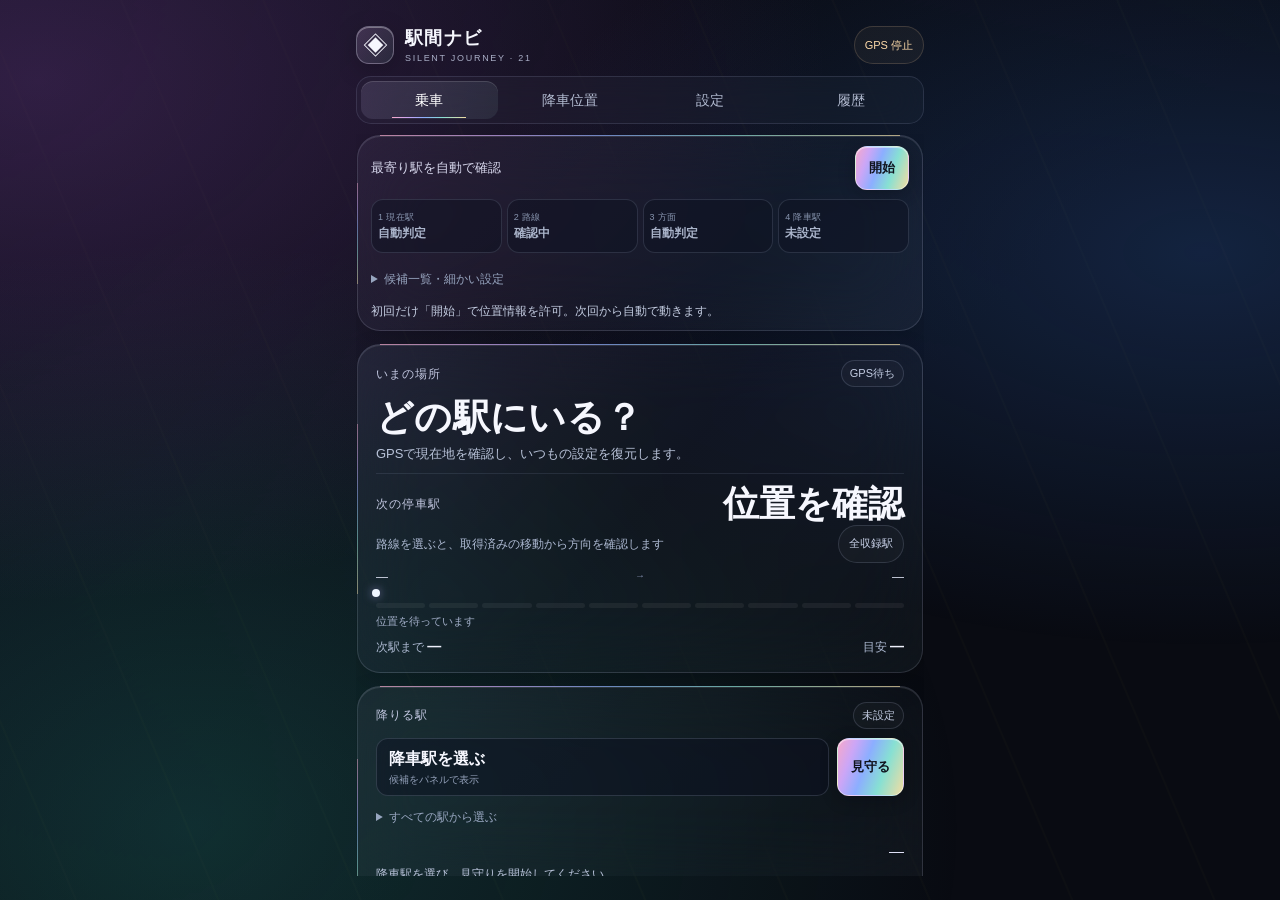
==== index.html @ d439e23a "Add files via upload" ====
<!doctype html><html lang="ja"><head><meta charset="utf-8"><meta name="viewport" content="width=device-width,initial-scale=1,viewport-fit=cover"><meta name="theme-color" content="#08090c"><meta name="apple-mobile-web-app-capable" content="yes"><meta name="apple-mobile-web-app-status-bar-style" content="black-translucent"><meta name="description" content="音を出さずに、いまの駅と降りる駅を確認する駅間ナビ。"><link rel="manifest" href="./manifest.webmanifest"><link rel="icon" href="./icon.svg" type="image/svg+xml"><link rel="apple-touch-icon" href="./apple-touch-icon.png"><title>駅間ナビ</title><style>
:root{color-scheme:dark;--bg:#090b12;--ink:#f6f7fe;--muted:#adb5cb;--line:#d1dcff23;--warn:#ffdcaa;--route:#a3bfff;--rainbow:linear-gradient(110deg,#f7a8c9,#cca6f6 22%,#8caeff 43%,#87e0d3 68%,#f3dca1);font-family:-apple-system,BlinkMacSystemFont,"Hiragino Sans","Yu Gothic",sans-serif;font-size:16px}*{box-sizing:border-box}[hidden]{display:none!important}html,body{height:100%;margin:0;overflow:hidden}body{color:var(--ink);line-height:1.5;background:#090b12;-webkit-font-smoothing:antialiased}body:before{content:'';position:fixed;inset:0;pointer-events:none;background:radial-gradient(ellipse at 3% 9%,#8544a74d,transparent 45%),radial-gradient(ellipse at 94% 28%,#254b8b60,transparent 43%),radial-gradient(ellipse at 15% 92%,#207c7150,transparent 50%),linear-gradient(135deg,#12142377,transparent 60%)}body:after{content:'';position:fixed;inset:-35%;z-index:-1;pointer-events:none;border:1px solid #9dabfa0d;transform:rotate(-23deg);background:repeating-linear-gradient(90deg,transparent 0,transparent 129px,#fff03b08 130px,transparent 131px)}main{position:relative;max-width:600px;height:100vh;height:100dvh;margin:auto;display:flex;flex-direction:column;padding:max(12px,env(safe-area-inset-top)) 16px max(10px,env(safe-area-inset-bottom));overflow:hidden}header{display:flex;align-items:center;justify-content:space-between;gap:12px;min-height:42px;margin-bottom:10px;flex-shrink:0}.brand{display:flex;align-items:center;gap:11px}.brandIcon{display:grid;place-items:center;width:38px;height:38px;font-size:25px;border:1px solid #edeaff4d;border-radius:13px;background:linear-gradient(130deg,#e3b6f22b,#8edfc318);box-shadow:inset 0 1px #fff5,0 6px 25px #0003}.brand h1{font-size:18px;letter-spacing:.08em;font-weight:650;margin:0}.brand small{display:block;color:#a9aec6;font-size:9px;letter-spacing:.19em}h2{font-size:18px;margin:0 0 10px;font-weight:620}p{margin:6px 0}button,select,input,textarea{font:inherit}button,select{min-height:44px;border:1px solid #d6e0ff26;border-radius:12px;padding:8px 12px;color:var(--ink);background:#141929a6}button{cursor:pointer;touch-action:manipulation}button:hover{border-color:#dce2ff77}button:active{transform:translateY(1px)}button:focus-visible,select:focus-visible,summary:focus-visible,a:focus-visible,input:focus-visible,textarea:focus-visible{outline:2px solid #c8c3ff;outline-offset:3px}button:disabled,select:disabled{opacity:.45;cursor:default}select{width:100%;font-size:16px;max-width:100%;text-overflow:ellipsis}option{background:#171c2b;color:#fff}.primary{color:#10131d;background:var(--rainbow);border:1px solid #ffffff70;font-weight:650;box-shadow:inset 0 1px #fff7,0 4px 16px #08070c45}.ghost{background:#b9c5ff0b}.full{width:100%;margin-top:8px}.small{font-size:13px;padding:7px 13px}.grid{display:grid;grid-template-columns:1fr 1fr;gap:10px}.row{display:flex;align-items:center;justify-content:space-between;gap:10px}.row>*{min-width:0}.tabs{display:grid;grid-template-columns:repeat(4,1fr);gap:4px;padding:4px;border:1px solid #ced8ff20;border-radius:15px;background:#bac9ed08;backdrop-filter:blur(22px);-webkit-backdrop-filter:blur(22px);margin-bottom:10px;flex-shrink:0}.tabs button{position:relative;min-height:38px;border:0;font-size:14px;background:transparent;color:#b3bcd1;padding:6px}.tabs button[aria-selected=true]{background:linear-gradient(120deg,#ddd1ff1f,#b8f9ec14);box-shadow:inset 0 1px #fff2;color:#fff}.tabs button[aria-selected=true]:after{content:'';position:absolute;bottom:1px;left:23%;right:23%;height:1px;background:var(--rainbow)}.panel{min-height:0;overflow:auto;overscroll-behavior:contain;scrollbar-width:thin;padding:1px 1px 10px}.ride{display:flex;flex-direction:column;gap:10px}.card{position:relative;isolation:isolate;border:1px solid #dce4ff25;border-radius:23px;padding:18px;margin-bottom:13px;background:linear-gradient(135deg,#d8caff10,#bfdcf607 65%,#dcecff0c);backdrop-filter:blur(25px) saturate(140%);-webkit-backdrop-filter:blur(25px) saturate(140%);box-shadow:inset 0 1px #ffffff1c,0 10px 28px #00000025}.card:before{content:'';position:absolute;left:22px;right:22px;top:-1px;height:1px;background:var(--rainbow);opacity:.66;pointer-events:none}.card:after{content:'';position:absolute;top:24%;bottom:24%;left:-1px;width:1px;background:var(--rainbow);opacity:.45;pointer-events:none}.ride .card{margin:0;flex-shrink:0;padding:15px 18px}.ride .route-card{padding:10px 13px}.nearest{font-size:13px;color:#d8d8ed;font-weight:500;overflow-wrap:anywhere}.route-card select{margin:7px 0 4px;background:#0c102177;min-height:43px}.routeName{font-size:12px;color:#adb9d2;overflow-wrap:anywhere}.mini{font-size:12px;color:#aeb9d2}.status{font-size:12px;line-height:1.45;color:#c4cde1;margin-top:4px}.warn,.status.warn{color:var(--warn)}.eyebrow{font-size:12px;letter-spacing:.09em;color:#c2c7e0;font-weight:550}.chip{display:inline-flex;align-items:center;border:1px solid #c7d2f028;border-radius:20px;padding:4px 8px;font-size:11px;line-height:1.5;white-space:nowrap;background:#e3edff07;color:#c5cee4}.chip.good{color:#a7eee0;background:#7bf0d711;border-color:#7bf0d72f}.chip.warn{color:var(--warn);background:#ffc7900c;border-color:#f5ce992e}button.chip{min-height:38px;padding:5px 10px}.hero{background:linear-gradient(130deg,#b2c6ff15,#caa6ea08 50%,#a0e2d80c)}.current-name{font-size:clamp(25px,6.5vw,37px);line-height:1.2;font-weight:680;letter-spacing:.01em;overflow-wrap:anywhere;margin:9px 0 5px}.current-name.station-now{font-size:clamp(40px,11vw,57px);letter-spacing:-.025em}.current-note{font-size:13px;color:#b9c3d9;line-height:1.45;margin:4px 0 7px}.next-block{border-top:1px solid #c6d4ff1a;margin-top:9px;padding-top:9px;display:flex;align-items:center;justify-content:space-between;gap:13px}.next{font-size:clamp(25px,6.6vw,36px);line-height:1.15;font-weight:600;text-align:right;overflow-wrap:anywhere}.hero .routeName{font-size:12px;margin:5px 0}.track-wrap{margin-top:5px}.stations{display:grid;grid-template-columns:1fr auto 1fr;gap:8px;font-size:12px;color:#d4d9e9}.stations>span:last-child{text-align:right}.stations small{color:#7f8bab}.track{position:relative;display:grid;grid-template-columns:repeat(10,1fr);gap:4px;margin:17px 0 5px}.seg{height:5px;background:#f1f5ff0e;border-radius:5px}.seg.done{background:var(--rainbow);box-shadow:0 0 9px #b6baff25}.train{position:absolute;top:-14px;left:0;width:8px;height:8px;border-radius:50%;background:#eff6ff;box-shadow:0 0 10px #b9acff88;transform:translateX(-50%);transition:left .5s ease-out}.track.estimated .seg.done{background:#e6bf91}.progress{font-size:11px;color:#a2aec8}.inline-metrics{display:flex;justify-content:space-between;gap:12px;margin-top:7px;font-size:12px;color:#acb8d0}.inline-metrics b{font-size:14px;color:#eef0fb;font-weight:560}.goal-control{display:grid;grid-template-columns:minmax(0,1fr) auto;gap:8px;margin-top:9px}.goal-control select{font-size:18px;background:#0c112177}.goal-control button{min-width:65px}.goal-line{justify-content:flex-end;margin-top:3px;font-size:15px;color:#dedff5}#goalName{display:none}.hint{font-size:13px;line-height:1.65;color:#b8c2d9}.goal-card .hint{font-size:12px;margin:4px 0;line-height:1.45}.goal-card #goalNote:empty{display:none}.goal-progress{height:3px;overflow:hidden;background:#d5deff17;border-radius:4px;margin:7px 0 5px}.goal-progress span{display:block;width:0;height:100%;background:var(--rainbow);transition:width .4s}.goal-card .mini{font-size:11px;margin:0}.field{display:block;font-size:13px;color:#c3cbe1;margin:10px 0 5px}.toggle{display:flex;align-items:center;justify-content:space-between;gap:15px;padding:12px 0;border-bottom:1px solid #fff1;font-size:14px}.toggle input{flex-shrink:0;width:20px;height:20px;accent-color:#c9bdf3}details{border-top:1px solid #b6c5e920;margin-top:12px;padding-top:9px}summary{font-size:14px;cursor:pointer;padding:8px 0;color:#d3ddef;min-height:40px}textarea{width:100%;min-height:160px;border-radius:12px;border:1px solid #ced8ff30;background:#0d1225aa;color:#fff;padding:12px;font-size:14px;resize:vertical}.stoplist{display:grid;grid-template-columns:repeat(2,minmax(0,1fr));gap:5px;margin-top:10px}.stoplist label{display:flex;gap:8px;align-items:center;min-height:40px;font-size:13px}.stoplist input{width:18px;height:18px;accent-color:#c9bdf3}.metrics{display:grid;grid-template-columns:1fr 1fr;gap:12px;margin:12px 0}.metric{padding:12px;border:1px solid #fff1;border-radius:12px}.metric span{display:block;font-size:12px;color:#afbad1}.metric b{display:block;font-size:21px;overflow-wrap:anywhere}.chips{display:flex;gap:6px;flex-wrap:wrap}.nearby,.history{padding:0;margin:12px 0;list-style:none}.nearby li,.history li{display:flex;gap:10px;padding:10px 0;border-bottom:1px solid #fff1;align-items:center;font-size:14px}.nearby li small,.history time{margin-left:auto;color:#aebbd2;font-size:12px}.bullet{width:7px;height:7px;border-radius:50%;background:#9ea9c5;flex-shrink:0}.nearby .active{color:#b3efe0}.nearby .active .bullet{background:#b3efe0}.alarm-banner{position:absolute;z-index:20;top:90px;left:16px;right:16px;padding:20px;border-radius:21px;border:1px solid #efd5ff7a;background:linear-gradient(135deg,#39304af5,#203f48f5);backdrop-filter:blur(30px);-webkit-backdrop-filter:blur(30px);box-shadow:0 10px 60px #000b}.alarm-banner strong{font-size:25px;line-height:1.4}.alarm-banner p{font-size:15px}.recovery{border-left:2px solid #ffccac}.gps-help{border-color:#f4cc8e44!important;background:#282437d9!important}.gps-help summary{padding:0;font-weight:600;color:#ffe0b2}.gps-help ol{padding-left:20px;font-size:13px;color:#d0d5e6}.gps-help .hint{font-size:12px}.gps-help .grid{margin-top:10px}.sr-only{position:absolute;width:1px;height:1px;overflow:hidden;clip:rect(0,0,0,0);white-space:nowrap}a{color:#d4c7ff;text-underline-offset:3px}#toast{position:fixed;z-index:30;bottom:max(20px,env(safe-area-inset-bottom));left:50%;transform:translateX(-50%);width:max-content;max-width:calc(100% - 36px);font-size:14px;border-radius:14px;background:#e6e8f4;color:#151722;box-shadow:0 5px 35px #0008}#toast:not(:empty){padding:12px 16px}.large .hint,.large .status,.large .current-note,.large .mini,.large .routeName{font-size:15px}.large .current-name.station-now{font-size:58px}.large .next{font-size:37px}.large .eyebrow{font-size:14px}
@media(min-width:700px){main{padding-top:24px;padding-bottom:24px}.ride{gap:13px}.card{backdrop-filter:blur(35px);-webkit-backdrop-filter:blur(35px)}}
@media(max-height:760px){main{padding-top:max(6px,env(safe-area-inset-top));padding-bottom:max(6px,env(safe-area-inset-bottom))}header{margin-bottom:6px;min-height:36px}.tabs{margin-bottom:7px}.ride{gap:7px}.ride .card{padding:11px 14px}.ride .route-card{padding:8px 12px}.current-name{margin-top:6px}.current-name.station-now{font-size:40px}.current-note{font-size:12px;margin-bottom:4px}.next-block{margin-top:6px;padding-top:6px}.hero .routeName{margin:3px 0}.inline-metrics{margin-top:4px}.goal-control{margin-top:6px}.goal-card .mini{line-height:1.3}.brand small{font-size:8px}}
@media(max-height:680px){.progress{display:none}.current-name.station-now{font-size:37px}.goal-line{margin-top:1px}.track{margin-top:15px}.route-card .status{font-size:11px}.goal-card .hint{font-size:11px}.tabs button{min-height:35px}}
@media(prefers-reduced-motion:reduce){*{scroll-behavior:auto!important;transition:none!important}}
@media(prefers-reduced-transparency:reduce){.card,.tabs,.alarm-banner{background:#171d2c;backdrop-filter:none;-webkit-backdrop-filter:none}}
@supports not (backdrop-filter:blur(1px)){.card{background:#151b2cee}}

body.large .ride .status,body.large .ride .hint,body.large .ride .mini,body.large .ride .current-note,body.large .ride .routeName{font-size:15px}body.large .progress{display:block}textarea{font-size:16px}
.route-prompt{border-top:1px solid #e8caa733;margin:8px 0 3px;padding-top:5px}.candidate-grid{display:grid;grid-template-columns:1fr 1fr;gap:6px}.candidate{font-size:12px;text-align:left;min-height:46px;padding:8px;white-space:normal;background:linear-gradient(125deg,#afa7ee20,#7bdcca0d);border-color:#bfbee640}.route-prompt .hint{font-size:12px;margin:2px 0 8px}.guide-entry{display:flex;align-items:center;justify-content:space-between;width:100%;margin-top:10px;text-align:left;background:linear-gradient(105deg,#d4b7fc13,#98e8d712);font-size:13px}.guide-entry:after{content:"↗";font-size:20px}.train-cars{display:grid;grid-template-columns:repeat(6,1fr);gap:5px;margin:16px 0}.car{border:1px solid #c4c5e430;border-radius:8px;padding:7px 2px;text-align:center;background:#bac5ee0a;color:#b6c0d6}.car.active{background:linear-gradient(140deg,#cbaff547,#8ae0d22b);border-color:#cfc4f6;color:#fff}.car b{font-size:23px;display:block}.car small{font-size:10px}.facility{padding:14px 0;border-top:1px solid #d1d6eb25}.facility strong{display:block;font-size:17px}.facility p{font-size:13px;color:#b9c5da}.guide-subtitle{font-size:27px;margin:8px 0}.guide-links{display:flex;gap:12px;flex-wrap:wrap}.guide-links a{padding:9px 0;font-size:13px}.guide-note{min-height:100px}.guide-empty{padding:12px 0;color:#c6c9dc}.guide-count{letter-spacing:.1em;font-size:12px;color:#c9b7f8}.guide-variant{position:relative;border:1px solid #cfd7ff30;border-radius:21px;margin:0 0 14px;padding:18px;background:linear-gradient(140deg,#bdabef13,#b2f6e609);backdrop-filter:blur(22px);-webkit-backdrop-filter:blur(22px)}.guide-variant:before{content:'';display:block;height:2px;margin:-18px 4px 16px;background:var(--rainbow);border-radius:3px}.variant-heading{font-size:22px;margin:0 0 3px;font-weight:650}.variant-direction{font-size:14px;color:#ddd7fa;margin:0 0 8px}.variant-note{border-left:2px solid #d9bca5;padding-left:10px}.train-cars{grid-template-columns:repeat(var(--car-cols,5),minmax(0,1fr));margin:12px 0}.car b{font-size:20px}.car small{font-size:10px}.facility-destination{font-size:13px!important;color:#d3d7ed!important;margin:0 0 6px}.door-position{font-size:24px!important;font-weight:650;letter-spacing:.01em}.facility-kind{color:#b7f0df!important;margin:5px 0}.green-note{color:#b5dfc1!important}.source-credit{border-top:1px solid #e0e5ff20;padding-top:11px;font-size:11px;line-height:1.6}.guide-refine{margin-bottom:12px}.guide-refine select{font-size:14px;padding:8px}.guide-links a{overflow-wrap:anywhere}.guide-count{letter-spacing:.07em;font-size:10px}.large .door-position{font-size:28px!important}.large .facility p{font-size:15px}.guide-mode-card{padding-bottom:15px}.guide-mode-card h2{margin-bottom:4px}.guide-mode-switch{display:grid;grid-template-columns:1fr 1fr;gap:6px;margin:12px 0 4px;padding:4px;border:1px solid #ced8ff20;border-radius:14px;background:#0c102177}.guide-mode-switch button{min-height:42px;border:0;background:transparent;color:#b8c2d9}.guide-mode-switch button[aria-pressed=true]{color:#fff;background:linear-gradient(120deg,#d8c6ff22,#8de9d315);box-shadow:inset 0 1px #fff2}.guide-mode-card .grid{align-items:end}#guideBrowseControls{margin-top:10px}#guideBrowseControls .field{margin-top:7px}.guide-mode-note{border-left:2px solid #a9d9d0;padding-left:10px}.guide-direction-group{margin:12px 0 16px;padding:13px 14px 3px;border:1px solid #d5ddff20;border-radius:14px;background:#0a10204f}.guide-direction-group+.guide-direction-group{margin-top:18px}.guide-direction-title{margin:0 0 2px!important;padding:0 0 9px;border-bottom:1px solid #d6deff20;font-size:15px!important;font-weight:650;color:#f0ecff!important}.guide-direction-title.common{color:#b7e7dc!important}.guide-direction-group .facility:first-of-type{border-top:0}.guide-direction-group .facility{padding-left:2px;padding-right:2px}.guide-mode-note.subtle{font-size:12px;color:#bec8dc;border-left-color:#8fb8b0}
.journey-crumbs{display:grid;grid-template-columns:repeat(4,minmax(0,1fr));gap:5px;margin:9px 0 8px}.journey-step{min-height:54px;padding:7px 6px;border-radius:12px;text-align:left;background:#0d132277;border-color:#d1dcff22;overflow:hidden}.journey-step small{display:block;font-size:9px;letter-spacing:.04em;color:#8794ae;white-space:nowrap}.journey-step strong{display:block;margin-top:2px;font-size:12px;line-height:1.25;font-weight:600;overflow:hidden;text-overflow:ellipsis;white-space:nowrap}.journey-step.done{background:linear-gradient(130deg,#a5ddcf13,#b9c8ff12);border-color:#9bd9cd33}.journey-step.active{border-color:#d8c4ff88;box-shadow:inset 0 0 0 1px #bfaeff22}.journey-step.waiting strong{color:#aab4ca}.journey-panel{margin:8px 0 5px;padding:12px;border:1px solid #d8ddff2b;border-radius:15px;background:#090f1ecc}.journey-panel-head{display:flex;align-items:center;justify-content:space-between;gap:8px}.journey-panel-head strong{font-size:14px}.journey-panel .hint{font-size:12px;margin:4px 0 9px}.journey-panel .candidate{position:relative}.journey-panel .candidate.selected{border-color:#a8e4d763;background:linear-gradient(125deg,#8fe2d329,#b8a8ee18)}.journey-panel .candidate small{display:block;color:#99a7c2;font-size:10px;margin-top:2px}.journey-advanced{margin-top:5px;padding-top:4px;border-top:0}.journey-advanced summary{font-size:12px;color:#97a5bf;min-height:34px;padding:5px 0}.legacy-route-prompt{display:none!important}.goal-picker{width:100%;min-height:48px;text-align:left;padding:8px 12px;background:#0c112177}.goal-picker strong{display:block;font-size:16px}.goal-picker small{display:block;color:#94a1ba;font-size:10px;margin-top:1px}.goal-all{margin-top:7px;padding-top:0;border-top:0}.goal-all summary{font-size:12px;color:#97a5bf;min-height:34px;padding:5px 0}.goal-all select{margin-top:3px}.gps-recovery-note{color:#badfd5!important}
</style></head><body><main>
<header><div class="brand"><span class="brandIcon" aria-hidden="true">◈</span><div><h1>駅間ナビ</h1><small>SILENT JOURNEY · 21</small></div></div><button id="gpsState" class="chip" aria-label="GPSの状態と設定案内">GPS 未開始</button></header>
<nav class="tabs" role="tablist" aria-label="画面切替"><button id="tabRide" role="tab" aria-controls="panelRide" aria-selected="true">乗車</button><button id="tabGuide" role="tab" aria-controls="panelGuide" aria-selected="false">降車位置</button><button id="tabSettings" role="tab" aria-controls="panelSettings" aria-selected="false">設定</button><button id="tabHistory" role="tab" aria-controls="panelHistory" aria-selected="false">履歴</button></nav>
<aside id="alarmBanner" class="alarm-banner" role="status" aria-live="assertive" hidden><strong id="alarmTitle"></strong><p id="alarmBody"></p><button id="ackBtn" class="primary full">確認しました</button></aside>
<div id="panelRide" class="panel ride" role="tabpanel" aria-labelledby="tabRide">
<details id="gpsHelp" class="card gps-help" hidden><summary id="gpsHelpTitle">位置情報の設定を確認</summary><p id="gpsHelpReason" class="hint"></p><ol id="gpsApple"><li>iPhoneの「設定」→「プライバシーとセキュリティ」→「位置情報サービス」をオンにします。</li><li>同じ画面で「SafariのWebサイト」（ほかのブラウザならそのアプリ）の位置情報を許可し、「正確な位置情報」をオンにします。</li><li>Safariでこのサイトの位置情報を拒否した場合は、ページメニュー内のWebサイト設定も確認してください。</li></ol><ol id="gpsOther"><li>端末の設定で「位置情報」をオンにします。</li><li>ブラウザと、このWebサイトへの位置情報の利用を許可します。</li><li>この画面に戻り、GPSを再試行してください。</li></ol><p class="hint">このページから端末のGPSを直接オンにはできません。設定から戻ると再取得します。</p><a href="https://support.apple.com/ja-jp/guide/personal-safety/ips9bf20ad2f/web" target="_blank" rel="noopener noreferrer" class="hint">Appleの設定ガイド</a><div class="grid"><button id="gpsRetry" class="primary">GPSを再試行</button><button id="closeGpsHelp" class="ghost">閉じる</button></div></details>
<section class="card route-card journey-card"><div class="row"><span id="nearestLabel" class="nearest">最寄駅を取得すると路線を絞ります</span><button id="startBtn" class="small primary">開始</button></div><nav id="journeyCrumbs" class="journey-crumbs" aria-label="乗車設定"><button id="journeyStepStation" class="journey-step waiting" type="button" data-step="station"><small>1 現在駅</small><strong id="journeyStationValue">自動判定</strong></button><button id="journeyStepRoute" class="journey-step waiting" type="button" data-step="route"><small>2 路線</small><strong id="journeyRouteValue">確認中</strong></button><button id="journeyStepDirection" class="journey-step waiting" type="button" data-step="direction"><small>3 方面</small><strong id="journeyDirectionValue">自動判定</strong></button><button id="journeyStepGoal" class="journey-step waiting" type="button" data-step="goal"><small>4 降車駅</small><strong id="journeyGoalValue">未設定</strong></button></nav><div id="journeyPanel" class="journey-panel" hidden><div class="journey-panel-head"><strong id="journeyTitle">選択</strong><button id="journeyClose" class="chip" type="button">閉じる</button></div><p id="journeyHint" class="hint"></p><div id="journeyChoices" class="candidate-grid"></div><button id="journeyAll" type="button" class="full ghost small" hidden></button></div><details class="journey-advanced"><summary>候補一覧・細かい設定</summary><label for="route" class="field">路線</label><select id="route"></select><div class="row"><span id="activeRoute" class="routeName"></span><span id="routeMode" class="mini"></span></div></details><div id="routePrompt" class="route-prompt legacy-route-prompt" hidden><p id="routePromptText" class="hint"></p><div id="routeCandidates" class="candidate-grid"></div><p id="routeMore" class="mini" hidden></p></div><div id="status" class="status" role="status" aria-live="polite"></div></section>
<section id="currentCard" class="card hero rainbow"><div class="row"><span class="eyebrow" id="currentLabel">いまの場所</span><span id="currentBadge" class="chip">GPS待ち</span></div><div class="current-name" id="currentName">どの駅にいる？</div><p class="current-note" id="currentNote">「開始」で現在地を確認します。</p><div class="next-block"><div class="eyebrow" id="nextLabel">次の停車駅</div><div class="next" id="nextName">—</div></div><div class="row"><p id="directionText" class="routeName"></p><button id="serviceBadge" class="chip" aria-label="停車パターンを変更">全収録駅</button></div><div class="track-wrap"><div class="stations"><span id="prevName">—</span><small>→</small><span id="routeNext">—</span></div><div id="track" class="track"><span id="train" class="train"></span></div><div id="progressText" class="progress">位置を待っています</div></div><div class="inline-metrics"><span>次駅まで <b id="remaining">—</b></span><span>目安 <b id="eta">—</b></span></div></section>
<section class="card goal-card rainbow"><div class="row"><span class="eyebrow">降りる駅</span><span id="alarmState" class="chip">未設定</span></div><div class="goal-control"><button id="goalPickerBtn" class="goal-picker" type="button"><strong id="goalPickerName">降車駅を選ぶ</strong><small>候補をパネルで表示</small></button><button id="armBtn" class="primary small">見守り開始</button></div><details id="goalAllDetails" class="goal-all"><summary>すべての駅から選ぶ</summary><label for="alarmTarget" class="sr-only">降りる駅</label><select id="alarmTarget"></select></details><div class="row goal-line"><strong id="goalName">駅を選択</strong><span id="goalCount">—</span></div><p id="goalEta" class="hint"></p><div class="goal-progress" role="progressbar" aria-label="降車駅までの進捗" aria-valuemin="0" aria-valuemax="100" aria-valuenow="0" id="goalProgress"><span id="goalFill"></span></div><p id="memoryLabel" class="mini">方向別に自動保存します</p><p id="goalNote" class="hint"></p><button id="openGuide" class="guide-entry">降車位置ガイドを見る</button></section>
</div>
<div id="panelGuide" class="panel" role="tabpanel" aria-labelledby="tabGuide" hidden>
<section class="card guide-mode-card"><h2>降車位置ガイド</h2><p class="hint">乗車中の降車駅を自動で見るか、駅と方面を選んで直接調べられます。</p><div class="guide-mode-switch" role="group" aria-label="降車位置ガイドの使い方"><button id="guideModeRide" type="button" aria-pressed="true">乗車中の降車駅</button><button id="guideModeBrowse" type="button" aria-pressed="false">駅から探す</button></div><div id="guideBrowseControls" hidden><label class="field">路線<select id="guideBrowseRoute"></select></label><div class="grid"><label class="field">駅<select id="guideBrowseStation"></select></label><label class="field">方面<select id="guideBrowseDirection"><option value="0">両方向を見る</option></select></label></div><p class="mini">GPSや乗車設定は不要です。駅と方面だけで降車位置を確認できます。</p></div></section>
<section class="card rainbow"><div class="row"><span class="guide-count">降車位置・設備に近い号車</span><span id="guideState" class="chip"></span></div><h2 id="guideStation" class="guide-subtitle">降りる駅を選択</h2><p id="guideContext" class="hint"></p><button id="chooseGuideStation" class="small ghost">乗車画面で降車駅を変更</button><div id="guideFilters"><label for="facilityFilter" class="field">近くで降りたい設備</label><select id="facilityFilter"><option value="all">階段・エレベーター・エスカレーター</option><option value="elevator">エレベーター</option><option value="stairs">階段</option><option value="escalator">エスカレーター</option></select><label id="guideExitField" class="field">改札・乗換先<select id="guideExit"><option value="all">すべて</option></select></label><details class="guide-refine"><summary>編成・到着ホームで絞る</summary><div class="grid"><label class="field">編成<select id="guideLength"><option value="all">編成不明</option></select></label><label class="field">到着ホーム<select id="guidePlatform"><option value="all">ホーム不明</option></select></label></div><p class="mini">分からない場合は選択不要です。乗車のたびに条件が変わるため、この絞り込みは次回に持ち越しません。</p></details></div><p id="guideStatus" class="hint" role="status"></p></section>
<div id="guideCases"></div><div id="guideDynamic"></div><section class="card"><div id="guideLinks" class="guide-links"></div><p class="mini"><a href="./station_coverage_report.txt" download>収録状況メモ</a> · <a href="./station_support.json" download>全駅の対応true/false JSON</a></p><p id="guideCaution" class="mini"></p><p class="mini">内蔵データはオフライン表示。オンライン案内は初回取得時に通信し、成功後は同じ駅の結果を端末にキャッシュします。</p></section></div>
<div id="panelSettings" class="panel" role="tabpanel" aria-labelledby="tabSettings" hidden>
<section class="card rainbow"><h2>いつもの通勤を自動で</h2><label class="toggle">次回からGPSを自動開始<input id="autoStart" type="checkbox" checked></label><label class="toggle">降車駅を復元して見守りを自動開始<input id="autoGuard" type="checkbox" checked></label><p class="hint">位置情報が許可済みなら、開くだけで開始します。初回だけ「開始」で許可してください。路線・方向・降車駅・見守りの順に自動で進みます。</p><label><span class="field">進行方向</span><select id="direction"><option value="auto">自動で判定</option><option value="1">路線順</option><option value="-1">逆方向</option></select></label><div class="grid"><label><span class="field">画面の更新間隔</span><select id="interval"><option value="1000">1秒</option><option value="3000">3秒</option><option value="5000" selected>5秒</option><option value="10000">10秒</option><option value="15000">15秒</option><option value="30000">30秒</option><option value="60000">60秒</option></select></label><label><span class="field">文字サイズ</span><select id="textSize"><option value="normal">標準</option><option value="large">大きめ</option></select></label></div><div id="wakeOptions"><label class="toggle">追跡中の画面スリープを防ぐ<input id="wakeToggle" type="checkbox" checked></label><span id="wakeState" class="chip">画面保持 未開始</span></div><p class="hint">画面を閉じた間はGPSの取得を休止し、戻ったら再開します。iPhoneは画面を開いてご利用ください。</p></section>
<section class="card"><h2>降車のお知らせ</h2><div class="grid"><label><span class="field">距離</span><select id="alertDistance"><option value="300">300 m以内</option><option value="500">500 m以内</option><option value="1000" selected>1 km以内</option><option value="1500">1.5 km以内</option></select></label><label><span class="field">到着の目安</span><select id="alertLead"><option value="60">1分以内</option><option value="120" selected>2分以内</option><option value="180">3分以内</option><option value="300">5分以内</option></select></label></div><label class="toggle">1駅前に停車した時も知らせる<input id="oneBefore" type="checkbox" checked></label><div id="hapticOptions" hidden><label class="toggle">バイブを使う<input id="hapticToggle" type="checkbox" checked></label><label class="toggle">未確認なら20秒おきに再通知（最大3回）<input id="repeatToggle" type="checkbox" checked></label><button id="hapticTest" class="full ghost">バイブを試す</button><p id="hapticStatus" class="hint"></p></div><label><span class="field">時間でも確認する（画面表示中のみ）</span><select id="timerMinutes"><option value="0">使わない</option><option value="3">3分後</option><option value="5">5分後</option><option value="10">10分後</option><option value="15">15分後</option><option value="20">20分後</option><option value="30">30分後</option><option value="60">60分後</option></select></label></section>
<section class="card"><h2>路線・停車駅を補正</h2><label for="service" class="field">列車の停車パターン</label><select id="service"></select><p id="serviceNote" class="hint"></p><p id="coverage" class="hint"></p><label class="toggle">候補を絞らず全路線から選ぶ<input id="showAllRoutes" type="checkbox"></label><p class="hint">通常は現在地と移動経路に合う路線だけを表示します。停車駅・移動経路と合わなくなった自動選択は見直します。手動選択と矛盾する場合は選び直しを促します。</p><details><summary>列車の行先・停車駅</summary><label><span class="field">列車の最後の停車駅</span><select id="destination" disabled></select></label><p class="hint" id="destinationHint"></p><p class="hint">快速・急行などは通過駅のチェックを外してください。列車種別はGPSだけでは判定できません。</p><button id="allStops" class="full ghost">全駅を停車駅にする</button><div id="stops" class="stoplist"></div></details><details><summary>現在駅を手動で補正</summary><label><span class="field">現在いる駅</span><select id="manualStation"></select></label><div class="grid"><button id="manualBtn">この駅に到着</button><button id="reverseBtn">方向を反転</button></div></details><details><summary>独自の駅リスト・座標</summary><p class="hint">1行に「駅名,緯度,経度」。保存すると独自路線になります。</p><textarea id="stationsInput" spellcheck="false" aria-label="駅座標"></textarea><button id="saveStationsBtn" class="full">独自路線として保存</button></details></section>
<section class="card" id="legacyGuideNotes" hidden><details><summary>旧版で保存した自分用メモ</summary><p class="mini">過去に入力した内容を保管しています。調査済みの降車案内とは別の記録です。</p><div id="legacyGuideNoteList"></div></details></section><section class="card"><h2>動作状況</h2><button id="gpsHelpBtn" class="full ghost">GPS・位置情報の設定案内</button><div class="chips"><span id="netState" class="chip"></span><span id="modeState" class="chip"></span></div><div class="metrics"><div class="metric"><span>速度 km/h</span><b id="speed">—</b></div><div class="metric"><span>GPS精度</span><b id="accuracy">—</b></div></div><p id="updated" class="hint"></p><p id="offlineStatus" class="hint"></p><details><summary>デモで試す</summary><div class="grid"><button id="demoBtn">デモを開始</button><button id="outageBtn" disabled>デモでGPS途絶</button></div><p class="hint">デモ中は履歴を保存せず、バイブも動かしません。</p></details><details><summary>使い方・収録範囲・制約</summary><p class="hint">駅の概略座標を結んだ線から位置を推定します。ホーム位置や線路のカーブは再現していません。地下などでGPSが得られない場合は自動判定できません。</p><p class="hint">収録区間外の直通先は自動切替しません。位置・到着時刻は目安です。実際の車内案内を確認してください。</p><p id="routeInventory" class="hint"></p><p class="hint">停車パターン：東横線・みなとみらい線・田園都市線・目黒線の通常パターンを用意。列車の種別は自動確定しません。選択したパターンは路線別に保存します。<a href="https://www.tokyu.co.jp/railway/map/" target="_blank" rel="noopener noreferrer">公式路線図</a>で確認できます。</p><p class="hint">GPS途絶時は速度と途中停車（各30秒）を仮定し、最大5分進みます。駅で停止中に途絶した場合は35秒後の発車を仮定します。推定だけで到着・通過を確定しません。</p><p class="hint">設定はブラウザ内に保存します。プライベートブラウズやサイトデータ削除では消えることがあります。位置情報を外部送信しません。駅データは内蔵し、外部地図や運行情報を連続取得しません。</p><p class="hint">Safariの共有メニューから「ホーム画面に追加」できます。バックグラウンドGPSが有効になるわけではありません。このWebアプリだけで、画面をロックしたまま寝過ごしを防ぐことはできません。</p><p class="hint"><a href="https://www.w3.org/TR/geolocation/">GPSの仕様</a>・<a href="https://w3c.github.io/vibration/reports/implementation.html">バイブの対応</a>。路線確認：<a href="https://www.jreast.co.jp/map/">JR東日本</a>・<a href="https://www.tokyometro.jp/station/">東京メトロ</a></p></details><button id="forgetCommute" class="full ghost">保存した降車駅を消す</button></section>
</div>
<div id="panelHistory" class="panel" role="tabpanel" aria-labelledby="tabHistory" hidden><section class="card"><h2>現在地付近の駅</h2><ul id="nearby" class="nearby"></ul><div class="metrics"><div class="metric"><span>前駅の通過</span><b id="passedAt">—</b></div><div class="metric"><span>直前の停車</span><b id="lastStop">—</b></div></div></section><section class="card"><div class="row"><h2>到着・通過の記録</h2><button id="clearBtn" class="small ghost">消去</button></div><ul id="history" class="history"></ul></section></div>
</main><div id="toast" role="status"></div><script>

const ROUTES=[{"id":"tokaido","name":"JR 東海道線｜東京〜熱海","color":"#ff9c46","stations":[["東京",35.6812,139.7671],["新橋",35.6662,139.7586],["品川",35.6285,139.7388],["川崎",35.5313,139.6968],["横浜",35.466,139.622],["戸塚",35.4004,139.5343],["大船",35.354,139.5311],["藤沢",35.3389,139.4875],["辻堂",35.337,139.447],["茅ケ崎",35.3307,139.4072],["平塚",35.3271,139.349],["大磯",35.3114,139.313],["二宮",35.2982,139.2569],["国府津",35.2808,139.2129],["鴨宮",35.2757,139.1802],["小田原",35.2564,139.1559],["早川",35.2389,139.1452],["根府川",35.2026,139.1385],["真鶴",35.1567,139.1324],["湯河原",35.146,139.102],["熱海",35.1032,139.0777]]},{"id":"yokosuka","name":"JR 横須賀線｜東京〜久里浜","color":"#69adff","stations":[["東京",35.6812,139.7671],["新橋",35.6662,139.7586],["品川",35.6285,139.7388],["西大井",35.6016,139.7216],["武蔵小杉",35.575,139.663],["新川崎",35.5514,139.6715],["横浜",35.466,139.622],["保土ケ谷",35.4468,139.5997],["東戸塚",35.43,139.5567],["戸塚",35.4004,139.5343],["大船",35.354,139.5311],["北鎌倉",35.3372,139.5452],["鎌倉",35.319,139.5504],["逗子",35.2975,139.5785],["東逗子",35.2987,139.601],["田浦",35.2925,139.6375],["横須賀",35.284,139.6556],["衣笠",35.2571,139.6613],["久里浜",35.2331,139.7009]]},{"id":"keihin","name":"JR 京浜東北・根岸線｜大宮〜大船","color":"#50c8ed","stations":[["大宮",35.9064,139.6239],["さいたま新都心",35.8938,139.6336],["与野",35.8845,139.6389],["北浦和",35.8722,139.6454],["浦和",35.8585,139.6571],["南浦和",35.8476,139.6691],["蕨",35.828,139.6904],["西川口",35.8156,139.7044],["川口",35.802,139.7174],["赤羽",35.778,139.7209],["東十条",35.7647,139.7269],["王子",35.753,139.738],["上中里",35.7473,139.7468],["田端",35.7381,139.7609],["西日暮里",35.7321,139.7668],["日暮里",35.7278,139.7709],["鶯谷",35.7215,139.778],["上野",35.7142,139.7774],["御徒町",35.7075,139.7747],["秋葉原",35.6984,139.7731],["神田",35.6917,139.7709],["東京",35.6812,139.7671],["有楽町",35.675,139.7633],["新橋",35.6662,139.7586],["浜松町",35.6554,139.7571],["田町",35.6457,139.7476],["高輪ゲートウェイ",35.6357,139.7407],["品川",35.6285,139.7388],["大井町",35.6063,139.7348],["大森",35.5887,139.728],["蒲田",35.5625,139.716],["川崎",35.5313,139.6968],["鶴見",35.5084,139.676],["新子安",35.4868,139.6547],["東神奈川",35.478,139.6334],["横浜",35.466,139.622],["桜木町",35.4509,139.6312],["関内",35.443,139.636],["石川町",35.4386,139.6435],["山手",35.4267,139.6464],["根岸",35.4157,139.636],["磯子",35.4005,139.6186],["新杉田",35.3869,139.619],["洋光台",35.3786,139.5967],["港南台",35.3751,139.5762],["本郷台",35.3679,139.5504],["大船",35.354,139.5311]]},{"id":"yokohama","name":"JR 横浜線・根岸線直通｜八王子〜大船","color":"#a5d467","stations":[["八王子",35.6556,139.3389],["片倉",35.6397,139.3415],["八王子みなみ野",35.63,139.3307],["相原",35.6069,139.3315],["橋本",35.5949,139.3444],["相模原",35.581,139.3706],["矢部",35.5733,139.3861],["淵野辺",35.5697,139.3954],["古淵",35.5568,139.4196],["町田",35.542,139.4451],["成瀬",35.5354,139.4733],["長津田",35.5317,139.4949],["十日市場",35.5263,139.5168],["中山",35.5147,139.5397],["鴨居",35.5108,139.5673],["小机",35.5085,139.5995],["新横浜",35.5075,139.6176],["菊名",35.5098,139.6306],["大口",35.4924,139.6463],["東神奈川",35.478,139.6334],["横浜",35.466,139.622],["桜木町",35.4509,139.6312],["関内",35.443,139.636],["石川町",35.4386,139.6435],["山手",35.4267,139.6464],["根岸",35.4157,139.636],["磯子",35.4005,139.6186],["新杉田",35.3869,139.619],["洋光台",35.3786,139.5967],["港南台",35.3751,139.5762],["本郷台",35.3679,139.5504],["大船",35.354,139.5311]]},{"id":"shonan_u","name":"JR 湘南新宿ライン｜宇都宮〜逗子","color":"#ed879c","stations":[["宇都宮",36.5594,139.8987],["雀宮",36.4938,139.8728],["石橋",36.4368,139.8662],["自治医大",36.3955,139.8544],["小金井",36.3744,139.8425],["小山",36.3127,139.8063],["間々田",36.2574,139.7613],["野木",36.2299,139.7407],["古河",36.1942,139.7095],["栗橋",36.1364,139.6943],["東鷲宮",36.0895,139.679],["久喜",36.0658,139.6773],["新白岡",36.0386,139.6725],["白岡",36.0178,139.6669],["蓮田",35.9814,139.6526],["東大宮",35.9489,139.6403],["土呂",35.9315,139.6326],["大宮",35.9064,139.6239],["浦和",35.8585,139.6571],["赤羽",35.778,139.7209],["池袋",35.7303,139.71],["新宿",35.6896,139.7006],["渋谷",35.658,139.7016],["恵比寿",35.6467,139.7101],["大崎",35.6197,139.7286],["西大井",35.6016,139.7216],["武蔵小杉",35.575,139.663],["新川崎",35.5514,139.6715],["横浜",35.466,139.622],["保土ケ谷",35.4468,139.5997],["東戸塚",35.43,139.5567],["戸塚",35.4004,139.5343],["大船",35.354,139.5311],["北鎌倉",35.3372,139.5452],["鎌倉",35.319,139.5504],["逗子",35.2975,139.5785]]},{"id":"shonan_t","name":"JR 湘南新宿ライン｜高崎〜小田原","color":"#ed879c","stations":[["高崎",36.3222,139.0124],["倉賀野",36.3003,139.0499],["新町",36.2725,139.1056],["神保原",36.2539,139.1495],["本庄",36.2363,139.1883],["岡部",36.2055,139.2375],["深谷",36.1913,139.2815],["籠原",36.1745,139.3307],["熊谷",36.1396,139.3894],["行田",36.1139,139.4328],["吹上",36.1032,139.4531],["北鴻巣",36.0853,139.4768],["鴻巣",36.0593,139.5093],["北本",36.0317,139.5349],["桶川",35.9985,139.5645],["北上尾",35.9857,139.5774],["上尾",35.9735,139.5886],["宮原",35.9408,139.6097],["大宮",35.9064,139.6239],["浦和",35.8585,139.6571],["赤羽",35.778,139.7209],["池袋",35.7303,139.71],["新宿",35.6896,139.7006],["渋谷",35.658,139.7016],["恵比寿",35.6467,139.7101],["大崎",35.6197,139.7286],["武蔵小杉",35.575,139.663],["新川崎",35.5514,139.6715],["横浜",35.466,139.622],["保土ケ谷",35.4468,139.5997],["東戸塚",35.43,139.5567],["戸塚",35.4004,139.5343],["大船",35.354,139.5311],["藤沢",35.3389,139.4875],["辻堂",35.337,139.447],["茅ケ崎",35.3307,139.4072],["平塚",35.3271,139.349],["大磯",35.3114,139.313],["二宮",35.2982,139.2569],["国府津",35.2808,139.2129],["鴨宮",35.2757,139.1802],["小田原",35.2564,139.1559]]},{"id":"keikyu","name":"京急 本線｜泉岳寺〜浦賀","color":"#fa737b","stations":[["泉岳寺",35.6387,139.74],["品川",35.6285,139.7388],["北品川",35.6224,139.7393],["新馬場",35.6175,139.7414],["青物横丁",35.6096,139.7429],["鮫洲",35.6055,139.7424],["立会川",35.5984,139.7389],["大森海岸",35.5877,139.7354],["平和島",35.5787,139.7349],["大森町",35.5727,139.732],["梅屋敷",35.5669,139.7281],["京急蒲田",35.5607,139.7236],["雑色",35.5496,139.7152],["六郷土手",35.5405,139.7071],["京急川崎",35.5327,139.7003],["八丁畷",35.523,139.6915],["鶴見市場",35.5175,139.6866],["京急鶴見",35.5071,139.6775],["花月総持寺",35.5005,139.6741],["生麦",35.4953,139.6675],["京急新子安",35.487,139.6553],["子安",35.4843,139.641],["神奈川新町",35.4816,139.6397],["京急東神奈川",35.4772,139.6352],["神奈川",35.4717,139.6277],["横浜",35.466,139.622],["戸部",35.4563,139.6194],["日ノ出町",35.4452,139.6263],["黄金町",35.4397,139.622],["南太田",35.4368,139.6132],["井土ヶ谷",35.4338,139.6009],["弘明寺",35.4248,139.5961],["上大岡",35.409,139.5968],["屏風浦",35.3932,139.6095],["杉田",35.3837,139.6169],["京急富岡",35.3661,139.6293],["能見台",35.3603,139.6294],["金沢文庫",35.3426,139.6223],["金沢八景",35.3313,139.6203],["追浜",35.3163,139.6246],["京急田浦",35.2995,139.6253],["安針塚",35.2856,139.6414],["逸見",35.279,139.6506],["汐入",35.2804,139.6621],["横須賀中央",35.2787,139.67],["県立大学",35.2647,139.6772],["堀ノ内",35.2631,139.6875],["京急大津",35.2612,139.6999],["馬堀海岸",35.2593,139.7087],["浦賀",35.2508,139.7157]]},{"id":"keikyu_k","name":"京急 久里浜線直通｜泉岳寺〜三崎口","color":"#fa737b","stations":[["泉岳寺",35.6387,139.74],["品川",35.6285,139.7388],["北品川",35.6224,139.7393],["新馬場",35.6175,139.7414],["青物横丁",35.6096,139.7429],["鮫洲",35.6055,139.7424],["立会川",35.5984,139.7389],["大森海岸",35.5877,139.7354],["平和島",35.5787,139.7349],["大森町",35.5727,139.732],["梅屋敷",35.5669,139.7281],["京急蒲田",35.5607,139.7236],["雑色",35.5496,139.7152],["六郷土手",35.5405,139.7071],["京急川崎",35.5327,139.7003],["八丁畷",35.523,139.6915],["鶴見市場",35.5175,139.6866],["京急鶴見",35.5071,139.6775],["花月総持寺",35.5005,139.6741],["生麦",35.4953,139.6675],["京急新子安",35.487,139.6553],["子安",35.4843,139.641],["神奈川新町",35.4816,139.6397],["京急東神奈川",35.4772,139.6352],["神奈川",35.4717,139.6277],["横浜",35.466,139.622],["戸部",35.4563,139.6194],["日ノ出町",35.4452,139.6263],["黄金町",35.4397,139.622],["南太田",35.4368,139.6132],["井土ヶ谷",35.4338,139.6009],["弘明寺",35.4248,139.5961],["上大岡",35.409,139.5968],["屏風浦",35.3932,139.6095],["杉田",35.3837,139.6169],["京急富岡",35.3661,139.6293],["能見台",35.3603,139.6294],["金沢文庫",35.3426,139.6223],["金沢八景",35.3313,139.6203],["追浜",35.3163,139.6246],["京急田浦",35.2995,139.6253],["安針塚",35.2856,139.6414],["逸見",35.279,139.6506],["汐入",35.2804,139.6621],["横須賀中央",35.2787,139.67],["県立大学",35.2647,139.6772],["堀ノ内",35.2631,139.6875],["新大津",35.2547,139.6915],["北久里浜",35.2491,139.6868],["京急久里浜",35.2319,139.7026],["YRP野比",35.2125,139.6844],["京急長沢",35.2058,139.674],["津久井浜",35.198,139.6637],["三浦海岸",35.1886,139.653],["三崎口",35.1779,139.6328]]},{"id":"keikyu_a","name":"京急 空港線直通｜横浜〜羽田空港","color":"#fa737b","stations":[["横浜",35.466,139.622],["神奈川",35.4717,139.6277],["京急東神奈川",35.4772,139.6352],["神奈川新町",35.4816,139.6397],["子安",35.4843,139.641],["京急新子安",35.487,139.6553],["生麦",35.4953,139.6675],["花月総持寺",35.5005,139.6741],["京急鶴見",35.5071,139.6775],["鶴見市場",35.5175,139.6866],["八丁畷",35.523,139.6915],["京急川崎",35.5327,139.7003],["六郷土手",35.5405,139.7071],["雑色",35.5496,139.7152],["京急蒲田",35.5607,139.7236],["糀谷",35.5544,139.7298],["大鳥居",35.5524,139.7395],["穴守稲荷",35.5503,139.7468],["天空橋",35.5481,139.7541],["羽田空港第3ターミナル",35.5445,139.768],["羽田空港第1・第2ターミナル",35.5508,139.7872]]},{"id":"toyoko","name":"東急東横線・みなとみらい線｜渋谷〜元町・中華街","color":"#ef8394","stations":[["渋谷",35.658,139.7016],["代官山",35.6481,139.7033],["中目黒",35.6443,139.699],["祐天寺",35.6377,139.6911],["学芸大学",35.6288,139.6853],["都立大学",35.6179,139.6763],["自由が丘",35.6074,139.6685],["田園調布",35.5969,139.6673],["多摩川",35.5898,139.6688],["新丸子",35.5806,139.6617],["武蔵小杉",35.575,139.663],["元住吉",35.564,139.654],["日吉",35.5531,139.6468],["綱島",35.5368,139.6349],["大倉山",35.5221,139.6298],["菊名",35.5098,139.6306],["妙蓮寺",35.4985,139.6331],["白楽",35.4898,139.6279],["東白楽",35.4834,139.629],["反町",35.4748,139.6236],["横浜",35.466,139.622],["新高島",35.4618,139.6268],["みなとみらい",35.457,139.6323],["馬車道",35.45,139.6361],["日本大通り",35.4467,139.6426],["元町・中華街",35.4423,139.65]]},{"id":"mm","name":"みなとみらい線｜横浜〜元町・中華街","color":"#64b9ff","stations":[["横浜",35.466,139.622],["新高島",35.4618,139.6268],["みなとみらい",35.457,139.6323],["馬車道",35.45,139.6361],["日本大通り",35.4467,139.6426],["元町・中華街",35.4423,139.65]]},{"id":"sotetsu","name":"相鉄 本線｜横浜〜海老名","color":"#66a8f8","stations":[["横浜",35.466,139.622],["平沼橋",35.4598,139.6168],["西横浜",35.4531,139.6076],["天王町",35.4548,139.6028],["星川",35.4588,139.5947],["和田町",35.4636,139.5862],["上星川",35.4673,139.5807],["西谷",35.4781,139.5658],["鶴ケ峰",35.475,139.5493],["二俣川",35.4634,139.5324],["希望ケ丘",35.4609,139.513],["三ツ境",35.4672,139.5026],["瀬谷",35.4704,139.4824],["大和",35.4707,139.461],["相模大塚",35.4719,139.4404],["さがみ野",35.4716,139.4286],["かしわ台",35.4662,139.415],["海老名",35.4522,139.3909]]},{"id":"izumino","name":"相鉄 いずみ野線直通｜横浜〜湘南台","color":"#66a8f8","stations":[["横浜",35.466,139.622],["平沼橋",35.4598,139.6168],["西横浜",35.4531,139.6076],["天王町",35.4548,139.6028],["星川",35.4588,139.5947],["和田町",35.4636,139.5862],["上星川",35.4673,139.5807],["西谷",35.4781,139.5658],["鶴ケ峰",35.475,139.5493],["二俣川",35.4634,139.5324],["南万騎が原",35.4524,139.5266],["緑園都市",35.4394,139.5213],["弥生台",35.4294,139.5066],["いずみ野",35.4294,139.4945],["いずみ中央",35.4159,139.4875],["ゆめが丘",35.4059,139.482],["湘南台",35.3965,139.466]]},{"id":"blue","name":"横浜市営 ブルーライン｜あざみ野〜湘南台","color":"#65b8ff","stations":[["あざみ野",35.5688,139.5535],["中川",35.5629,139.5705],["センター北",35.5532,139.5788],["センター南",35.5457,139.5744],["仲町台",35.5352,139.5906],["新羽",35.5277,139.6121],["北新横浜",35.519,139.6125],["新横浜",35.5075,139.6176],["岸根公園",35.4963,139.6174],["片倉町",35.4909,139.6067],["三ツ沢上町",35.4807,139.6058],["三ツ沢下町",35.4767,139.615],["横浜",35.466,139.622],["高島町",35.4573,139.623],["桜木町",35.4509,139.6312],["関内",35.443,139.636],["伊勢佐木長者町",35.4397,139.6323],["阪東橋",35.4369,139.6244],["吉野町",35.4354,139.6154],["蒔田",35.4293,139.609],["弘明寺（地下鉄）",35.423,139.6],["上大岡",35.409,139.5968],["港南中央",35.4014,139.5912],["上永谷",35.401,139.5727],["下永谷",35.4028,139.559],["舞岡",35.4028,139.5507],["戸塚",35.4004,139.5343],["踊場",35.4058,139.5185],["中田",35.4112,139.5114],["立場",35.4149,139.5003],["下飯田",35.4037,139.4824],["湘南台",35.3965,139.466]]},{"id":"keikyu_z","name":"京急 逗子線直通｜横浜〜逗子・葉山","color":"#fa737b","stations":[["横浜",35.466,139.622],["戸部",35.4563,139.6194],["日ノ出町",35.4452,139.6263],["黄金町",35.4397,139.622],["南太田",35.4368,139.6132],["井土ヶ谷",35.4338,139.6009],["弘明寺",35.4248,139.5961],["上大岡",35.409,139.5968],["屏風浦",35.3932,139.6095],["杉田",35.3837,139.6169],["京急富岡",35.3661,139.6293],["能見台",35.3603,139.6294],["金沢文庫",35.3426,139.6223],["金沢八景",35.3313,139.6203],["六浦",35.3224,139.6117],["神武寺",35.3063,139.5924],["逗子・葉山",35.2947,139.5802]]},{"id":"yamanote","name":"JR 山手線｜環状運転","color":"#b9d998","stations":[["東京",35.6812,139.7671],["有楽町",35.675,139.7633],["新橋",35.6662,139.7586],["浜松町",35.6554,139.7571],["田町",35.6457,139.7476],["高輪ゲートウェイ",35.6357,139.7407],["品川",35.6285,139.7388],["大崎",35.6197,139.7286],["五反田",35.6264,139.7234],["目黒",35.6339,139.7158],["恵比寿",35.6467,139.7101],["渋谷",35.658,139.7016],["原宿",35.6702,139.7027],["代々木",35.6831,139.7022],["新宿",35.6896,139.7006],["新大久保",35.7013,139.7001],["高田馬場",35.7126,139.7039],["目白",35.7212,139.7066],["池袋",35.7303,139.71],["大塚",35.7314,139.7286],["巣鴨",35.7335,139.7393],["駒込",35.7365,139.7469],["田端",35.7381,139.7609],["西日暮里",35.7321,139.7668],["日暮里",35.7278,139.7709],["鶯谷",35.7215,139.778],["上野",35.7142,139.7774],["御徒町",35.7075,139.7747],["秋葉原",35.6984,139.7731],["神田",35.6917,139.7709]],"loop":true},{"id":"chuo","name":"JR 中央線快速｜東京〜高尾","color":"#c6bddf","stations":[["東京",35.6812,139.7671],["神田",35.6917,139.7709],["御茶ノ水",35.6996,139.765],["四ツ谷",35.686,139.7306],["新宿",35.6896,139.7006],["中野",35.7058,139.6658],["高円寺",35.7053,139.6497],["阿佐ケ谷",35.7049,139.6359],["荻窪",35.7045,139.6201],["西荻窪",35.7038,139.5996],["吉祥寺",35.7031,139.5798],["三鷹",35.7027,139.5609],["武蔵境",35.7021,139.5435],["東小金井",35.7016,139.5238],["武蔵小金井",35.7011,139.5067],["国分寺",35.7001,139.4809],["西国分寺",35.6997,139.4657],["国立",35.6993,139.4468],["立川",35.6987,139.4132],["日野",35.679,139.3937],["豊田",35.6595,139.3817],["八王子",35.6556,139.3389],["西八王子",35.6567,139.3128],["高尾",35.642,139.2823]],"loop":false},{"id":"chuo_sobu","name":"JR 中央・総武線各停｜三鷹〜千葉","color":"#c6bddf","stations":[["三鷹",35.7027,139.5609],["吉祥寺",35.7031,139.5798],["西荻窪",35.7038,139.5996],["荻窪",35.7045,139.6201],["阿佐ケ谷",35.7049,139.6359],["高円寺",35.7053,139.6497],["中野",35.7058,139.6658],["東中野",35.7062,139.6863],["大久保",35.7006,139.6974],["新宿",35.6896,139.7006],["代々木",35.6831,139.7022],["千駄ケ谷",35.6812,139.7115],["信濃町",35.68,139.72],["四ツ谷",35.686,139.7306],["市ケ谷",35.691,139.7356],["飯田橋",35.702,139.745],["水道橋",35.702,139.7535],["御茶ノ水",35.6996,139.765],["秋葉原",35.6984,139.7731],["浅草橋",35.6974,139.7845],["両国",35.6959,139.7933],["錦糸町",35.6964,139.814],["亀戸",35.697,139.8267],["平井",35.706,139.8428],["新小岩",35.7169,139.858],["小岩",35.7332,139.8818],["市川",35.7289,139.907],["本八幡",35.7208,139.9273],["下総中山",35.7142,139.9431],["西船橋",35.7075,139.9591],["船橋",35.7017,139.9852],["東船橋",35.6997,140.0038],["津田沼",35.6913,140.0202],["幕張本郷",35.6729,140.0425],["幕張",35.6591,140.0576],["新検見川",35.6516,140.0735],["稲毛",35.6372,140.0926],["西千葉",35.6226,140.1032],["千葉",35.6134,140.1129]],"loop":false},{"id":"sobu","name":"JR 総武線快速｜東京〜千葉","color":"#c6bddf","stations":[["東京",35.6812,139.7671],["新日本橋",35.6888,139.7734],["馬喰町",35.6934,139.7824],["錦糸町",35.6964,139.814],["新小岩",35.7169,139.858],["市川",35.7289,139.907],["船橋",35.7017,139.9852],["津田沼",35.6913,140.0202],["稲毛",35.6372,140.0926],["千葉",35.6134,140.1129]],"loop":false},{"id":"saikyo","name":"JR 埼京・川越線｜大崎〜川越","color":"#c6bddf","stations":[["大崎",35.6197,139.7286],["恵比寿",35.6467,139.7101],["渋谷",35.658,139.7016],["新宿",35.6896,139.7006],["池袋",35.7303,139.71],["板橋",35.7453,139.7195],["十条",35.7603,139.7223],["赤羽",35.778,139.7209],["北赤羽",35.787,139.7064],["浮間舟渡",35.7912,139.6914],["戸田公園",35.8079,139.678],["戸田",35.8176,139.6695],["北戸田",35.8278,139.6604],["武蔵浦和",35.8441,139.6478],["中浦和",35.8538,139.6373],["南与野",35.8674,139.6311],["与野本町",35.8809,139.6261],["北与野",35.8906,139.6289],["大宮",35.9064,139.6239],["日進",35.9315,139.6061],["西大宮",35.9227,139.5798],["指扇",35.9174,139.5645],["南古谷",35.9034,139.5191],["川越",35.9071,139.483]],"loop":false},{"id":"joban","name":"JR 常磐線快速｜品川〜取手","color":"#c6bddf","stations":[["品川",35.6285,139.7388],["新橋",35.6662,139.7586],["東京",35.6812,139.7671],["上野",35.7142,139.7774],["日暮里",35.7278,139.7709],["三河島",35.7334,139.7772],["南千住",35.7341,139.7994],["北千住",35.7497,139.8051],["松戸",35.784,139.9007],["柏",35.8623,139.9708],["我孫子",35.8728,140.0105],["天王台",35.8723,140.041],["取手",35.8968,140.0625]],"loop":false},{"id":"joban_local","name":"JR 常磐線各停｜綾瀬〜取手","color":"#c6bddf","stations":[["綾瀬",35.7622,139.8249],["亀有",35.7665,139.8477],["金町",35.7696,139.8706],["松戸",35.784,139.9007],["北松戸",35.8004,139.9112],["馬橋",35.811,139.9172],["新松戸",35.8255,139.921],["北小金",35.8332,139.9314],["南柏",35.8444,139.9541],["柏",35.8623,139.9708],["北柏",35.8757,139.9882],["我孫子",35.8728,140.0105],["天王台",35.8723,140.041],["取手",35.8968,140.0625]],"loop":false},{"id":"keiyo","name":"JR 京葉線｜東京〜蘇我","color":"#c6bddf","stations":[["東京",35.6812,139.7671],["八丁堀",35.6746,139.7777],["越中島",35.6679,139.7928],["潮見",35.6587,139.8174],["新木場",35.6459,139.8267],["葛西臨海公園",35.6445,139.8615],["舞浜",35.6362,139.8836],["新浦安",35.6501,139.9123],["市川塩浜",35.666,139.9238],["二俣新町",35.6916,139.9595],["南船橋",35.681,139.9954],["新習志野",35.6674,140.0128],["幕張豊砂",35.6549,140.0266],["海浜幕張",35.6483,140.0418],["検見川浜",35.6371,140.0582],["稲毛海岸",35.6294,140.0745],["千葉みなと",35.606,140.1037],["蘇我",35.5815,140.1314]],"loop":false},{"id":"nambu","name":"JR 南武線｜川崎〜立川","color":"#c6bddf","stations":[["川崎",35.5313,139.6968],["尻手",35.5309,139.6843],["矢向",35.5394,139.6806],["鹿島田",35.5515,139.6747],["平間",35.5607,139.6714],["向河原",35.5729,139.6671],["武蔵小杉",35.575,139.663],["武蔵中原",35.5813,139.6423],["武蔵新城",35.5875,139.6294],["武蔵溝ノ口",35.5999,139.6115],["津田山",35.6043,139.6],["久地",35.6104,139.5928],["宿河原",35.6153,139.5807],["登戸",35.6207,139.57],["中野島",35.6307,139.5519],["稲田堤",35.6335,139.5351],["矢野口",35.641,139.5206],["稲城長沼",35.6442,139.5028],["南多摩",35.6491,139.4898],["府中本町",35.6657,139.477],["分倍河原",35.6684,139.4685],["西府",35.6709,139.4575],["谷保",35.6814,139.4467],["矢川",35.685,139.431],["西国立",35.693,139.4239],["立川",35.6987,139.4132]],"loop":false},{"id":"musashino","name":"JR 武蔵野線｜府中本町〜西船橋","color":"#c6bddf","stations":[["府中本町",35.6657,139.477],["北府中",35.6809,139.4718],["西国分寺",35.6997,139.4657],["新小平",35.7309,139.4705],["新秋津",35.778,139.4934],["東所沢",35.7948,139.5147],["新座",35.8038,139.5562],["北朝霞",35.8155,139.5873],["西浦和",35.8441,139.6278],["武蔵浦和",35.8441,139.6478],["南浦和",35.8476,139.6691],["東浦和",35.8641,139.7049],["東川口",35.875,139.744],["南越谷",35.8761,139.7904],["越谷レイクタウン",35.8763,139.8221],["吉川",35.8767,139.8435],["吉川美南",35.8681,139.8588],["新三郷",35.8588,139.869],["三郷",35.844,139.8867],["南流山",35.838,139.9037],["新松戸",35.8255,139.921],["新八柱",35.7911,139.9381],["東松戸",35.7707,139.9436],["市川大野",35.7554,139.9517],["船橋法典",35.7305,139.966],["西船橋",35.7075,139.9591]],"loop":false},{"id":"utsunomiya","name":"JR 宇都宮線｜東京〜宇都宮","color":"#c6bddf","stations":[["東京",35.6812,139.7671],["上野",35.7142,139.7774],["尾久",35.747,139.7538],["赤羽",35.778,139.7209],["浦和",35.8585,139.6571],["さいたま新都心",35.8938,139.6336],["大宮",35.9064,139.6239],["土呂",35.9315,139.6326],["東大宮",35.9489,139.6403],["蓮田",35.9814,139.6526],["白岡",36.0178,139.6669],["新白岡",36.0386,139.6725],["久喜",36.0658,139.6773],["東鷲宮",36.0895,139.679],["栗橋",36.1364,139.6943],["古河",36.1942,139.7095],["野木",36.2299,139.7407],["間々田",36.2574,139.7613],["小山",36.3127,139.8063],["小金井",36.3744,139.8425],["自治医大",36.3955,139.8544],["石橋",36.4368,139.8662],["雀宮",36.4938,139.8728],["宇都宮",36.5594,139.8987]],"loop":false},{"id":"takasaki","name":"JR 高崎線｜東京〜高崎","color":"#c6bddf","stations":[["東京",35.6812,139.7671],["上野",35.7142,139.7774],["尾久",35.747,139.7538],["赤羽",35.778,139.7209],["浦和",35.8585,139.6571],["さいたま新都心",35.8938,139.6336],["大宮",35.9064,139.6239],["宮原",35.9408,139.6097],["上尾",35.9735,139.5886],["北上尾",35.9857,139.5774],["桶川",35.9985,139.5645],["北本",36.0317,139.5349],["鴻巣",36.0593,139.5093],["北鴻巣",36.0853,139.4768],["吹上",36.1032,139.4531],["行田",36.1139,139.4328],["熊谷",36.1396,139.3894],["籠原",36.1745,139.3307],["深谷",36.1913,139.2815],["岡部",36.2055,139.2375],["本庄",36.2363,139.1883],["神保原",36.2539,139.1495],["新町",36.2725,139.1056],["倉賀野",36.3003,139.0499],["高崎",36.3222,139.0124]],"loop":false},{"id":"metro_g","name":"東京メトロ 銀座線｜浅草〜渋谷","color":"#c6bddf","stations":[["浅草",35.7107,139.7974],["田原町",35.7099,139.7906],["稲荷町",35.7112,139.7827],["上野",35.7142,139.7774],["上野広小路",35.7078,139.773],["末広町",35.7029,139.7717],["神田",35.6917,139.7709],["三越前",35.6849,139.7733],["日本橋",35.6824,139.7745],["京橋",35.6769,139.77],["銀座",35.6719,139.7641],["新橋",35.6662,139.7586],["虎ノ門",35.6702,139.75],["溜池山王",35.6736,139.7414],["赤坂見附",35.677,139.737],["青山一丁目",35.6728,139.7242],["外苑前",35.6705,139.7178],["表参道",35.6652,139.712],["渋谷",35.658,139.7016]],"loop":false},{"id":"metro_m","name":"東京メトロ 丸ノ内線｜池袋〜荻窪","color":"#c6bddf","stations":[["池袋",35.7303,139.71],["新大塚",35.7258,139.7299],["茗荷谷",35.7173,139.7368],["後楽園",35.7081,139.7518],["本郷三丁目",35.7067,139.7599],["御茶ノ水",35.6996,139.765],["淡路町",35.6954,139.7676],["大手町",35.6852,139.7645],["東京",35.6812,139.7671],["銀座",35.6719,139.7641],["霞ケ関",35.6739,139.751],["国会議事堂前",35.6736,139.7452],["赤坂見附",35.677,139.737],["四ツ谷",35.686,139.7306],["四谷三丁目",35.6879,139.72],["新宿御苑前",35.6886,139.7108],["新宿三丁目",35.6906,139.706],["新宿",35.6896,139.7006],["西新宿",35.6945,139.6927],["中野坂上",35.6978,139.6828],["新中野",35.6975,139.669],["東高円寺",35.6978,139.6582],["新高円寺",35.6979,139.6481],["南阿佐ケ谷",35.699,139.6358],["荻窪",35.7045,139.6201]],"loop":false},{"id":"metro_h","name":"東京メトロ 日比谷線｜北千住〜中目黒","color":"#c6bddf","stations":[["北千住",35.7497,139.8051],["南千住",35.7341,139.7994],["三ノ輪",35.7295,139.7914],["入谷",35.7205,139.7846],["上野",35.7142,139.7774],["仲御徒町",35.7067,139.7761],["秋葉原",35.6984,139.7731],["小伝馬町",35.6905,139.7784],["人形町",35.6863,139.7823],["茅場町",35.68,139.78],["八丁堀",35.6746,139.7777],["築地",35.6682,139.7724],["東銀座",35.6694,139.7673],["銀座",35.6719,139.7641],["日比谷",35.6746,139.7599],["霞ケ関",35.6739,139.751],["虎ノ門ヒルズ",35.6669,139.7477],["神谷町",35.6629,139.7451],["六本木",35.6628,139.7314],["広尾",35.6522,139.7222],["恵比寿",35.6467,139.7101],["中目黒",35.6443,139.699]],"loop":false},{"id":"metro_t","name":"東京メトロ 東西線｜中野〜西船橋","color":"#c6bddf","stations":[["中野",35.7058,139.6658],["落合",35.7107,139.6708],["高田馬場",35.7126,139.7039],["早稲田",35.7056,139.721],["神楽坂",35.7039,139.7344],["飯田橋",35.702,139.745],["九段下",35.6955,139.7515],["竹橋",35.6907,139.7568],["大手町",35.6852,139.7645],["日本橋",35.6824,139.7745],["茅場町",35.68,139.78],["門前仲町",35.6719,139.7956],["木場",35.6695,139.807],["東陽町",35.6696,139.8176],["南砂町",35.6689,139.8307],["西葛西",35.6645,139.8594],["葛西",35.6636,139.8726],["浦安",35.6659,139.8934],["南行徳",35.6727,139.9022],["行徳",35.6826,139.9142],["妙典",35.6917,139.9253],["原木中山",35.7031,139.9422],["西船橋",35.7075,139.9591]],"loop":false},{"id":"metro_c","name":"東京メトロ 千代田線｜代々木上原〜北綾瀬","color":"#c6bddf","stations":[["代々木上原",35.6691,139.6798],["代々木公園",35.669,139.69],["明治神宮前",35.6685,139.705],["表参道",35.6652,139.712],["乃木坂",35.6666,139.7264],["赤坂",35.6724,139.7365],["国会議事堂前",35.6736,139.7452],["霞ケ関",35.6739,139.751],["日比谷",35.6746,139.7599],["二重橋前",35.6774,139.7617],["大手町",35.6852,139.7645],["新御茶ノ水",35.6981,139.766],["湯島",35.7077,139.77],["根津",35.717,139.7656],["千駄木",35.7255,139.763],["西日暮里",35.7321,139.7668],["町屋",35.742,139.7801],["北千住",35.7497,139.8051],["綾瀬",35.7622,139.8249],["北綾瀬",35.777,139.832]],"loop":false},{"id":"metro_z","name":"東京メトロ 半蔵門線｜渋谷〜押上","color":"#c6bddf","stations":[["渋谷",35.658,139.7016],["表参道",35.6652,139.712],["青山一丁目",35.6728,139.7242],["永田町",35.6786,139.7403],["半蔵門",35.6857,139.7417],["九段下",35.6955,139.7515],["神保町",35.6959,139.7578],["大手町",35.6852,139.7645],["三越前",35.6849,139.7733],["水天宮前",35.6827,139.7853],["清澄白河",35.6821,139.7988],["住吉",35.6891,139.8157],["錦糸町",35.6964,139.814],["押上",35.7107,139.813]],"loop":false},{"id":"metro_n","name":"東京メトロ 南北線｜目黒〜赤羽岩淵","color":"#c6bddf","stations":[["目黒",35.6339,139.7158],["白金台",35.638,139.7263],["白金高輪",35.6429,139.734],["麻布十番",35.6553,139.737],["六本木一丁目",35.6656,139.7389],["溜池山王",35.6736,139.7414],["永田町",35.6786,139.7403],["四ツ谷",35.686,139.7306],["市ケ谷",35.691,139.7356],["飯田橋",35.702,139.745],["後楽園",35.7081,139.7518],["東大前",35.7176,139.758],["本駒込",35.7243,139.7539],["駒込",35.7365,139.7469],["西ケ原",35.746,139.7421],["王子",35.753,139.738],["王子神谷",35.7652,139.7357],["志茂",35.7779,139.732],["赤羽岩淵",35.7834,139.7221]],"loop":false},{"id":"metro_y","name":"東京メトロ 有楽町線｜和光市〜新木場","color":"#c6bddf","stations":[["和光市",35.7885,139.6127],["地下鉄成増",35.7765,139.6314],["地下鉄赤塚",35.7699,139.644],["平和台",35.7579,139.6538],["氷川台",35.7495,139.6654],["小竹向原",35.7438,139.6786],["千川",35.7382,139.6892],["要町",35.7332,139.6988],["池袋",35.7303,139.71],["東池袋",35.7255,139.7196],["護国寺",35.719,139.7275],["江戸川橋",35.7096,139.7328],["飯田橋",35.702,139.745],["市ケ谷",35.691,139.7356],["麹町",35.684,139.7379],["永田町",35.6786,139.7403],["桜田門",35.6773,139.7516],["有楽町",35.675,139.7633],["銀座一丁目",35.6743,139.767],["新富町",35.6705,139.7735],["月島",35.6639,139.7847],["豊洲",35.6549,139.7961],["辰巳",35.6456,139.8107],["新木場",35.6459,139.8267]],"loop":false},{"id":"metro_f","name":"東京メトロ 副都心線｜和光市〜渋谷","color":"#c6bddf","stations":[["和光市",35.7885,139.6127],["地下鉄成増",35.7765,139.6314],["地下鉄赤塚",35.7699,139.644],["平和台",35.7579,139.6538],["氷川台",35.7495,139.6654],["小竹向原",35.7438,139.6786],["千川",35.7382,139.6892],["要町",35.7332,139.6988],["池袋",35.7303,139.71],["雑司が谷",35.7202,139.7145],["西早稲田",35.7078,139.709],["東新宿",35.6979,139.7079],["新宿三丁目",35.6906,139.706],["北参道",35.6785,139.7057],["明治神宮前",35.6685,139.705],["渋谷",35.658,139.7016]],"loop":false},{"id":"denentoshi","name":"東急 田園都市線｜渋谷〜中央林間","color":"#c6bddf","stations":[["渋谷",35.658,139.7016],["池尻大橋",35.6506,139.6846],["三軒茶屋",35.643,139.67],["駒沢大学",35.6333,139.6615],["桜新町",35.6318,139.6446],["用賀",35.6265,139.6339],["二子玉川",35.6118,139.6267],["二子新地",35.6071,139.6222],["高津",35.6035,139.617],["溝の口",35.6,139.6106],["梶が谷",35.5936,139.6051],["宮崎台",35.587,139.5915],["宮前平",35.5846,139.5815],["鷺沼",35.5794,139.573],["たまプラーザ",35.5774,139.5586],["あざみ野",35.5688,139.5535],["江田",35.5586,139.5514],["市が尾",35.5514,139.5412],["藤が丘",35.5431,139.5272],["青葉台",35.5429,139.5174],["田奈",35.5361,139.5049],["長津田",35.5317,139.4949],["つくし野",35.5275,139.4854],["すずかけ台",35.5168,139.4815],["南町田グランベリーパーク",35.5116,139.4702],["つきみ野",35.5104,139.458],["中央林間",35.5079,139.4441]],"loop":false},{"id":"meguro","name":"東急 目黒線｜目黒〜日吉","color":"#c6bddf","stations":[["目黒",35.6339,139.7158],["不動前",35.6257,139.7134],["武蔵小山",35.6205,139.7044],["西小山",35.6157,139.6989],["洗足",35.6103,139.6943],["大岡山",35.6076,139.6856],["奥沢",35.6037,139.6723],["田園調布",35.5969,139.6673],["多摩川",35.5898,139.6688],["新丸子",35.5806,139.6617],["武蔵小杉",35.575,139.663],["元住吉",35.564,139.654],["日吉",35.5531,139.6468]],"loop":false},{"id":"odakyu","name":"小田急 小田原線｜新宿〜小田原","color":"#c6bddf","stations":[["新宿",35.6896,139.7006],["南新宿",35.6835,139.6987],["参宮橋",35.6786,139.6937],["代々木八幡",35.6699,139.6889],["代々木上原",35.6691,139.6798],["東北沢",35.665,139.673],["下北沢",35.6615,139.6668],["世田谷代田",35.658,139.6615],["梅ヶ丘",35.655,139.6536],["豪徳寺",35.6536,139.6476],["経堂",35.6516,139.6366],["千歳船橋",35.6479,139.6236],["祖師ヶ谷大蔵",35.6434,139.6099],["成城学園前",35.64,139.599],["喜多見",35.6361,139.5872],["狛江",35.6328,139.5771],["和泉多摩川",35.6278,139.5739],["登戸",35.6207,139.57],["向ヶ丘遊園",35.6174,139.5648],["生田",35.6152,139.542],["読売ランド前",35.6147,139.5274],["百合ヶ丘",35.6089,139.5167],["新百合ヶ丘",35.6038,139.5076],["柿生",35.5895,139.4972],["鶴川",35.5839,139.4804],["玉川学園前",35.563,139.463],["町田",35.542,139.4451],["相模大野",35.532,139.4379],["小田急相模原",35.5158,139.4231],["相武台前",35.4994,139.4077],["座間",35.4802,139.399],["海老名",35.4522,139.3909],["厚木",35.4432,139.3788],["本厚木",35.439,139.3644],["愛甲石田",35.4177,139.3443],["伊勢原",35.3952,139.3135],["鶴巻温泉",35.3827,139.2788],["東海大学前",35.3738,139.2717],["秦野",35.3701,139.2254],["渋沢",35.3749,139.1838],["新松田",35.3457,139.1399],["開成",35.3269,139.1356],["栢山",35.3102,139.1423],["富水",35.294,139.1526],["螢田",35.2818,139.1586],["足柄",35.2719,139.1548],["小田原",35.2564,139.1559]],"loop":false},{"id":"keio","name":"京王線｜新宿〜京王八王子","color":"#c6bddf","stations":[["新宿",35.6896,139.7006],["笹塚",35.6736,139.667],["代田橋",35.6712,139.659],["明大前",35.6685,139.6503],["下高井戸",35.6661,139.6416],["桜上水",35.6676,139.6307],["上北沢",35.6689,139.6234],["八幡山",35.6697,139.6153],["芦花公園",35.6705,139.6083],["千歳烏山",35.6683,139.6008],["仙川",35.6625,139.5849],["つつじヶ丘",35.6581,139.5751],["柴崎",35.6538,139.5667],["国領",35.6501,139.5583],["布田",35.6501,139.5516],["調布",35.6518,139.5446],["西調布",35.6572,139.5305],["飛田給",35.6601,139.5231],["武蔵野台",35.6647,139.5111],["多磨霊園",35.6662,139.5022],["東府中",35.669,139.4952],["府中",35.6722,139.4802],["分倍河原",35.6684,139.4685],["中河原",35.659,139.4574],["聖蹟桜ヶ丘",35.6506,139.4477],["百草園",35.6573,139.4315],["高幡不動",35.6621,139.413],["南平",35.6544,139.392],["平山城址公園",35.6475,139.3795],["長沼",35.6427,139.3663],["北野",35.6442,139.354],["京王八王子",35.6578,139.3435]],"loop":false},{"id":"seibu_ike","name":"西武 池袋線｜池袋〜飯能","color":"#c6bddf","stations":[["池袋",35.7303,139.71],["椎名町",35.7264,139.6941],["東長崎",35.73,139.6834],["江古田",35.7377,139.6729],["桜台",35.7387,139.6617],["練馬",35.7378,139.654],["中村橋",35.7368,139.6375],["富士見台",35.7357,139.6296],["練馬高野台",35.7407,139.6168],["石神井公園",35.7436,139.6068],["大泉学園",35.7494,139.5865],["保谷",35.7482,139.5671],["ひばりヶ丘",35.7516,139.5443],["東久留米",35.76,139.5335],["清瀬",35.772,139.5199],["秋津",35.7788,139.4964],["所沢",35.7867,139.4733],["西所沢",35.7893,139.4563],["小手指",35.8009,139.438],["狭山ヶ丘",35.8107,139.4169],["武蔵藤沢",35.8209,139.4128],["稲荷山公園",35.8441,139.3983],["入間市",35.8428,139.3902],["仏子",35.8376,139.3607],["元加治",35.8406,139.3453],["飯能",35.851,139.3188]],"loop":false},{"id":"tobu_tojo","name":"東武 東上線｜池袋〜小川町","color":"#c6bddf","stations":[["池袋",35.7303,139.71],["北池袋",35.741,139.716],["下板橋",35.7457,139.7148],["大山",35.748,139.702],["中板橋",35.756,139.6942],["ときわ台",35.7588,139.6891],["上板橋",35.7638,139.6763],["東武練馬",35.7688,139.661],["下赤塚",35.7703,139.645],["成増",35.7777,139.633],["和光市",35.7885,139.6127],["朝霞",35.7972,139.6003],["朝霞台",35.8144,139.587],["志木",35.8221,139.5753],["柳瀬川",35.8309,139.5624],["みずほ台",35.8379,139.5506],["鶴瀬",35.8456,139.5395],["ふじみ野",35.8606,139.5233],["上福岡",35.8738,139.5118],["新河岸",35.8915,139.4974],["川越",35.9071,139.483],["川越市",35.9141,139.477],["霞ヶ関",35.9256,139.4428],["鶴ヶ島",35.9365,139.4236],["若葉",35.9489,139.4084],["坂戸",35.9572,139.3959],["北坂戸",35.9729,139.3978],["高坂",36.0025,139.3978],["東松山",36.034,139.4019],["森林公園",36.045,139.3746],["つきのわ",36.0431,139.3451],["武蔵嵐山",36.0442,139.3285],["小川町（東武）",36.0591,139.2605]],"loop":false},{"id":"keio_new","name":"京王新線｜新宿〜笹塚","color":"#c6bddf","stations":[["新宿",35.6896,139.7006],["初台",35.681,139.686],["幡ヶ谷",35.6773,139.6763],["笹塚",35.6736,139.667]],"loop":false}];
const GUIDE_ONLY_ROUTES=[{"id":"toei_a","name":"都営浅草線｜西馬込〜押上","guideOnly":true,"stations":["西馬込","馬込","中延","戸越","五反田","高輪台","泉岳寺","三田","大門","新橋","東銀座","宝町","日本橋","人形町","東日本橋","浅草橋","蔵前","浅草","本所吾妻橋","押上"],"dynamic":{"mode":"all","url":"https://wadattsu261.com/content/a-toeiasakusahome-all-info/","label":"都営浅草線 全駅簡易版"}},{"id":"toei_i","name":"都営三田線｜目黒〜西高島平","guideOnly":true,"stations":["目黒","白金台","白金高輪","三田","芝公園","御成門","内幸町","日比谷","大手町","神保町","水道橋","春日","白山","千石","巣鴨","西巣鴨","新板橋","板橋区役所前","板橋本町","本蓮沼","志村坂上","志村三丁目","蓮根","西台","高島平","新高島平","西高島平"],"dynamic":{"mode":"all","url":"https://wadattsu261.com/content/i-toeimitahome-all-info/","label":"都営三田線 全駅簡易版"}},{"id":"toei_s","name":"都営新宿線｜新宿〜本八幡","guideOnly":true,"stations":["新宿","新宿三丁目","曙橋","市ヶ谷","九段下","神保町","小川町","岩本町","馬喰横山","浜町","森下","菊川","住吉","西大島","大島","東大島","船堀","一之江","瑞江","篠崎","本八幡"],"dynamic":{"mode":"all","url":"https://wadattsu261.com/content/s-toeishinjukuhome-all-info/","label":"都営新宿線 全駅簡易版"}},{"id":"toei_e","name":"都営大江戸線｜光が丘〜都庁前〜環状部","guideOnly":true,"stations":["新宿西口","東新宿","若松河田","牛込柳町","牛込神楽坂","飯田橋","春日","本郷三丁目","上野御徒町","新御徒町","蔵前","両国","森下","清澄白河","門前仲町","月島","勝どき","築地市場","汐留","大門","赤羽橋","麻布十番","六本木","青山一丁目","国立競技場","代々木","新宿","都庁前","西新宿五丁目","中野坂上","東中野","中井","落合南長崎","新江古田","練馬","豊島園","練馬春日町","光が丘"],"dynamic":{"mode":"all","url":"https://wadattsu261.com/content/e-toeioedohome-all-info/","label":"都営大江戸線 全駅簡易版"},"directionLabels":["光が丘方面","環状部方面"]},{"id":"seibu_shinjuku","name":"西武新宿線｜西武新宿〜本川越","guideOnly":true,"stations":["西武新宿","高田馬場","下落合","中井","新井薬師前","沼袋","野方","都立家政","鷺ノ宮","下井草","井荻","上井草","上石神井","武蔵関","東伏見","西武柳沢","田無","花小金井","小平","久米川","東村山","所沢","航空公園","新所沢","入曽","狭山市","新狭山","南大塚","本川越"],"dynamic":{"mode":"all","url":"https://wadattsu261.com/content/ss-seibushinjukuhome-all-info/","label":"西武新宿線 全駅簡易版"}},{"id":"rinkai","name":"りんかい線｜大崎〜新木場","guideOnly":true,"stations":["大崎","大井町","品川シーサイド","天王洲アイル","東京テレポート","国際展示場","東雲","新木場"],"dynamic":{"mode":"all","url":"https://wadattsu261.com/content/r-rinkaihome-all-info/","label":"りんかい線 全駅簡易版"}},{"id":"oimachi","name":"東急大井町線｜大井町〜溝の口","guideOnly":true,"stations":["大井町","下神明","戸越公園","中延","荏原町","旗の台","北千束","大岡山","緑が丘","自由が丘","九品仏","尾山台","等々力","上野毛","二子玉川","溝の口"],"dynamic":{"mode":"all","url":"https://wadattsu261.com/content/om-tokyuoimachihome-all-info/","label":"東急大井町線 全駅簡易版"}},{"id":"tx","name":"つくばエクスプレス｜秋葉原〜つくば","guideOnly":true,"stations":["秋葉原","新御徒町","浅草","南千住","北千住","青井","六町","八潮","三郷中央","南流山","流山セントラルパーク","流山おおたかの森","柏の葉キャンパス","柏たなか","守谷","みらい平","みどりの","万博記念公園","研究学園","つくば"],"dynamic":{"mode":"hub","url":"https://wadattsu261.com/tx-tsukubaexpresshome-info/","label":"つくばエクスプレス 駅別詳細"}},{"id":"monorail","name":"東京モノレール｜浜松町〜羽田空港第2ターミナル","guideOnly":true,"stations":["モノレール浜松町","天王洲アイル","大井競馬場前","流通センター","昭和島","整備場","天空橋","羽田空港第3ターミナル","新整備場","羽田空港第1ターミナル","羽田空港第2ターミナル"],"dynamic":{"mode":"hub","url":"https://wadattsu261.com/mo-tokyomonorailhome-info/","label":"東京モノレール 駅別詳細"}},{"id":"tobu_skytree","name":"東武スカイツリーライン等｜浅草・押上〜久喜（詳細掲載駅）","guideOnly":true,"stations":["久喜","東武動物公園","春日部","せんげん台","北越谷","越谷","新越谷","蒲生","新田","獨協大学前","草加","谷塚","竹ノ塚","西新井","梅島","五反野","小菅","北千住","曳舟","押上","牛田","堀切","鐘ヶ淵","東向島","とうきょうスカイツリー","浅草"],"dynamic":{"mode":"hub","url":"https://wadattsu261.com/ts-tobuisezakihome-info/","label":"東武スカイツリーライン等 駅別詳細"}},{"id":"keisei_main","name":"京成本線｜京成上野〜成田空港","guideOnly":true,"stations":["成田空港","空港第2ビル","京成成田","公津の杜","宗吾参道","京成酒々井","大佐倉","京成佐倉","京成臼井","ユーカリが丘","志津","勝田台","京成大和田","八千代台","実籾","京成大久保","京成津田沼","谷津","船橋競馬場","大神宮下","京成船橋","海神","京成西船","東中山","京成中山","鬼越","京成八幡","菅野","市川真間","国府台","江戸川","京成小岩","京成高砂","青砥","お花茶屋","堀切菖蒲園","京成関屋","千住大橋","町屋","新三河島","日暮里","京成上野"],"dynamic":{"mode":"hub","url":"https://wadattsu261.com/ks-keiseihome-info/","label":"京成本線 駅別詳細"}},{"id":"keio_inokashira","name":"京王井の頭線｜渋谷〜吉祥寺","guideOnly":true,"stations":["渋谷","神泉","駒場東大前","池ノ上","下北沢","新代田","東松原","明大前","永福町","西永福","浜田山","高井戸","富士見ヶ丘","久我山","三鷹台","井の頭公園","吉祥寺"],"dynamic":{"mode":"all","url":"https://wadattsu261.com/content/in-keioinokashirahome-all-info/","label":"京王井の頭線 全駅簡易版"}},{"id":"seibu_haijima","name":"西武拝島線｜小平〜拝島","guideOnly":true,"stations":["小平","萩山","小川","東大和市","玉川上水","武蔵砂川","西武立川","拝島"],"dynamic":{"mode":"all","url":"https://wadattsu261.com/content/ss-seibuhaijimahome-all-info/","label":"西武拝島線 全駅簡易版"}}];
const ALL_GUIDE_ROUTES=[...ROUTES,...GUIDE_ONLY_ROUTES];
function guideRouteById(id){return ALL_GUIDE_ROUTES.find(r=>r.id===id)||null}
function guideStationNames(r){return !r?[]:(r.guideOnly?r.stations:r.stations.map(s=>s[0]))}
function guideEndpointName(r,which){const a=guideStationNames(r);return a.length?(which>0?a.at(-1):a[0]):''}

(()=>{'use strict';
/* v09: four requested routes (Tokaido, Yokosuka, Keihin-Tohoku/Negishi, Blue Line); GPS shell retained.\n/* v01: dist/project, local-only history, custom routes, wake lock and demo retained; v04 removes all audio.
   v02: separate GPS observation, direction confidence, stop evidence and display prediction. */
const $=id=>document.getElementById(id),R=6371000,KEY='ekikan-v2';
const rad=x=>x*Math.PI/180;
function dist(a,b){const q=Math.sin(rad(b[1]-a[1])/2)**2+Math.cos(rad(a[1]))*Math.cos(rad(b[1]))*Math.sin(rad(b[2]-a[2])/2)**2;return 2*R*Math.asin(Math.min(1,Math.sqrt(q)))}
function project(p,a,b){const c=Math.cos(rad((a[1]+b[1]+p[1])/3)),x=v=>rad(v[2])*c*R,y=v=>rad(v[1])*R,dx=x(b)-x(a),dy=y(b)-y(a),raw=((x(p)-x(a))*dx+(y(p)-y(a))*dy)/(dx*dx+dy*dy||1),t=Math.max(0,Math.min(1,raw));return{t,off:Math.hypot(x(p)-x(a)-t*dx,y(p)-y(a)-t*dy)}}
const fmt=m=>m<1000?`${Math.round(m)} m`:`${(m/1000).toFixed(1)} km`,clock=t=>new Date(t).toLocaleTimeString('ja-JP',{hour:'2-digit',minute:'2-digit',second:'2-digit'});
let config={},history=[],custom=null;try{config=JSON.parse(localStorage.getItem(KEY)||'{}');if(!config||Array.isArray(config))config={};history=Array.isArray(config.history)?config.history:[];custom=config.custom;
if(!localStorage.getItem(KEY)){const old=JSON.parse(localStorage.getItem('ekikan-v1')||'{}');custom=old.stations;history=(old.history||[]).map(h=>({...h,kind:'旧版の記録',route:'以前の路線'}));config.voice=old.voice;config.wake=old.wake;}}catch{config={};history=[];custom=null}
function validRows(rows){return Array.isArray(rows)&&rows.length>=2&&rows.length<=500&&rows.every(r=>Array.isArray(r)&&typeof r[0]==='string'&&r[0].trim()&&Number.isFinite(r[1])&&Math.abs(r[1])<=90&&Number.isFinite(r[2])&&Math.abs(r[2])<=180)&&rows.every((r,i)=>i===0||dist(rows[i-1],r)>20)}
if(config.dataVersion!==7){const saved=config.stopsByRoute?.shonan_u;if(Array.isArray(saved)){config.stopsByRoute={...config.stopsByRoute,shonan_u:[...saved.map(i=>i>=25?i+1:i),...(saved.length===35?[25]:[])]}}config.dataVersion=7}
if(validRows(custom))ROUTES.push({id:'custom',name:'独自の駅リスト',color:'#9cefcb',stations:custom});else custom=null;
history=history.filter(h=>h&&typeof h.name==='string'&&Number.isFinite(h.ts)).slice(0,150);
let route=ROUTES.find(r=>r.id===config.route)||ROUTES[0],stations=route.stations,cum=[],stopSet=new Set(),watch=null,running=false,wake=null,fix=null,obs=[],dir=0,lastRender=0,error='',rejected='',arrived=null,dwell=null,firstArrival=false,destination=null,announced='',demo=null,demoOut=false,demoS=0,demoDwellUntil=0,trip=Date.now(),events=new Set();
let alarm={armed:false,target:null,seen:new Set(),maxRank:0,banner:null,origin:null,deadline:null,manualDeadline:null,buzzCount:0,lastBuzz:0},lastConfirmed=null,focusMode=false,hapticAccepted=null,geoGeneration=0,wakeGeneration=0;

let nearbyInfo=null,rawPosition=null,lastNearbyAt=0,lastNearbyPoint=null,routeLocked=false,explicitRoute=false,routeReady=!!config.route,pendingGoalName=null,guardPaused=false,restoredKey='',displayedEstimate=false;
let routeTrust=config.confirmedRoutes?.[route.id]?'path':'memory',routeConflict='',stationAnchors=[],globalDwell=null,movingSpeeds=[],acquireStarted=0,lastAcquisition=0,acquireBusy=false;
let uniqueStations=[...new Map(ROUTES.flatMap(r=>r.stations).map(s=>[s[0]+':'+s[1]+':'+s[2],s])).values()];
let routeSamples=[],routeSource='前回の路線を復元',routeMismatch=0,seedDirection=false,stillSince=null,serviceMode=null,gpsWanted=false,userStopped=false,lastRetry=0;
let journeyStep='',journeyStationOverride='',journeyStationPoint=null,journeyDismissedPrompt='',journeyFlowEngaged=false;
let gpsRecoveryTimer=null,gpsRecoveryAttempt=0,lastGpsSuccess=0,lastGpsErrorAt=0,lastWatchRestart=0;
function save(){rememberGoal();if(serviceMode)config.serviceByRoute={...(config.serviceByRoute||{}),[route.id]:serviceMode};try{localStorage.setItem(KEY,JSON.stringify({...config,route:routeReady&&routeTrusted()&&!routeConflict?route.id:config.route,autoStart:$('autoStart').checked,autoGuard:$('autoGuard').checked,history,custom,interval:+$('interval').value,textSize:$('textSize').value,voice:false,alertDistance:+$('alertDistance').value,alertLead:+$('alertLead').value,oneBefore:$('oneBefore').checked,haptic:$('hapticToggle').checked,repeat:$('repeatToggle').checked,timerMinutes:+$('timerMinutes').value,wake:$('wakeToggle').checked,stopsByRoute:{...(config.stopsByRoute||{}),[route.id]:[...stopSet]}}));config=JSON.parse(localStorage.getItem(KEY));}catch{toast('端末への保存ができません。画面を閉じると設定が失われます。')}}
function toast(s){$('toast').textContent=s;clearTimeout(toast.timer);toast.timer=setTimeout(()=>$('toast').textContent='',5000)}
function option(sel,value,text){const o=document.createElement('option');o.value=value;o.textContent=text;sel.append(o)}
function journeyRouteShort(r){return (r?.name||'').split('｜')[0]||'路線を選択'}
function journeyDirectionLabel(d=dir){if(!routeReady||!d)return '自動判定';if(route.loop)return d===1?'外回り':'内回り';if(route.directionLabels?.length===2)return d===1?route.directionLabels[0]:route.directionLabels[1];return (d===1?route.stations.at(-1)?.[0]:route.stations[0]?.[0])+'方面'}
function journeyCurrentStationName(){if(journeyStationOverride)return journeyStationOverride;if(fix&&routeReady){try{const n=nearestStation(fix.p);if(n&&n.d<=Math.max(250,(fix.acc||50)+140))return stations[n.i]?.[0]||''}catch{}}return nearbyInfo?.name||''}
function journeyGoalName(){return targetIsValid()?stations[alarm.target]?.[0]||'':''}
function journeyPromptKey(){return [nearbyInfo?.name||'',nearbyInfo?.routes?.map(r=>r.id).join(',')||'',routeReady?route.id:'',routeTrust,routeConflict].join('|')}
function journeyStationRouteCandidates(){
 const name=journeyStationOverride||nearbyInfo?.name;if(!name)return [];
 const point=journeyStationPoint||nearbyInfo?.station||null;
 return ROUTES.filter(r=>r.stations.some(s=>s[0]===name&&(!point||dist(point,s)<650)));
}
function journeyGoalCandidates(){
 if(!routeReady||!dir)return [];
 const names=[],seen=new Set(),n=route.stations.length;if(!n)return names;
 const add=name=>{if(name&&!seen.has(name)){seen.add(name);names.push(name)}};
 const saved=config.goalsByDirection?.[route.id+':'+dir];if(saved)add(saved);
 if(route.loop){let base=route.stations.findIndex(s=>s[0]===journeyCurrentStationName());if(base<0&&fix){const near=nearestStation(fix.p);base=((near.i%n)+n)%n}if(base<0)base=0;for(let k=1;k<n&&names.length<8;k++){const i=(base+(dir===1?k:-k)+n*4)%n,st=route.stations[i];if(st&&stations.some((x,j)=>x[0]===st[0]&&stopSet.has(j)))add(st[0])}}
 else{let base=route.stations.findIndex(s=>s[0]===journeyCurrentStationName());if(base<0&&fix){const near=nearestStation(fix.p);base=Math.max(0,Math.min(n-1,near.i))}if(base<0)base=dir===1?-1:n;for(let i=base+dir;i>=0&&i<n&&names.length<8;i+=dir){const st=route.stations[i];if(st&&stations.some((x,j)=>x[0]===st[0]&&stopSet.has(j)))add(st[0])}}
 return names;
}
function journeyChoice(label,sub,selected,onClick){const b=document.createElement('button');b.type='button';b.className='candidate'+(selected?' selected':'');const t=document.createElement('span');t.textContent=label;b.append(t);if(sub){const sm=document.createElement('small');sm.textContent=sub;b.append(sm)}b.onclick=onClick;return b}
function journeyApplyManualStation(){
 if(!journeyStationOverride||!routeReady)return false;let base=route.stations.findIndex(s=>s[0]===journeyStationOverride);if(base<0)return false;const i=route.loop?base+route.stations.length:base;
 fix={p:stations[i],s:cum[i],acc:0,t:Date.now(),speed:0,manual:true};obs=[];error='';rejected='';arrived=null;dwell=null;lastConfirmed=null;updateDest();return true;
}
function journeyChooseStation(candidate){
 journeyFlowEngaged=true;journeyStationOverride=candidate.name;journeyStationPoint=candidate.station||null;journeyDismissedPrompt='';
 const routes=journeyStationRouteCandidates();if(routeReady&&routeTrusted()&&routes.some(r=>r.id===route.id)){journeyApplyManualStation();journeyStep=dir?'goal':'direction'}else if(routes.length===1){confirmRoute(routes[0]);journeyApplyManualStation();journeyStep=dir?'goal':'direction'}else{routeReady=false;routeTrust='pending';explicitRoute=false;routeConflict='';journeyStep='route'}
 renderRouteChoices();render(true);renderJourneyFlow();
}
function journeyChooseRoute(r){journeyFlowEngaged=true;confirmRoute(r);journeyApplyManualStation();journeyStep=dir?(targetIsValid()?'':'goal'):'direction';renderJourneyFlow()}
function journeyChooseDirection(d){journeyFlowEngaged=true;journeyStep='goal';$('direction').value=String(d);$('direction').onchange();if(targetIsValid())journeyStep='';renderJourneyFlow()}
function journeyChooseGoal(name){const i=goalIndex(name);if(i<0)return;journeyFlowEngaged=true;cancelAlarm();guardPaused=false;alarm.target=i;pendingGoalName=null;syncGoalOption();save();autoArm();renderGoal(viewPosition(Date.now()));journeyStep='';renderJourneyFlow()}
function journeyOpen(step){journeyFlowEngaged=true;journeyStep=step;journeyDismissedPrompt='';renderJourneyFlow();$('journeyPanel')?.scrollIntoView?.({block:'nearest',behavior:'smooth'})}
function journeyClose(){journeyDismissedPrompt=journeyPromptKey();journeyStep='';renderJourneyFlow()}
function renderJourneyFlow(){
 if(!$('journeyCrumbs'))return;
 const station=journeyCurrentStationName(),goal=journeyGoalName(),vals={station:station||'自動判定',route:routeReady?journeyRouteShort(route):'確認中',direction:dir?journeyDirectionLabel(dir):'自動判定',goal:goal||'未設定'};
 const ready={station:!!station,route:routeReady&&routeTrusted()&&!routeConflict,direction:!!dir,goal:!!goal};
 for(const step of ['station','route','direction','goal']){const b=$('journeyStep'+step[0].toUpperCase()+step.slice(1)),v=$('journey'+step[0].toUpperCase()+step.slice(1)+'Value');if(v)v.textContent=vals[step];if(b){b.classList.toggle('done',!!ready[step]);b.classList.toggle('active',journeyStep===step);b.classList.toggle('waiting',!ready[step]);}}
 if($('goalPickerName'))$('goalPickerName').textContent=goal||'降車駅を選ぶ';
 const panel=$('journeyPanel');if(!journeyStep){panel.hidden=true;return}panel.hidden=false;$('journeyChoices').replaceChildren();$('journeyAll').hidden=true;
 const setAll=(text,fn)=>{const b=$('journeyAll');b.textContent=text;b.onclick=fn;b.hidden=false};
 if(journeyStep==='station'){
  $('journeyTitle').textContent='現在駅を確認';$('journeyHint').textContent=nearbyInfo?'近い駅だけを表示しています。違うときだけ選び直してください。':'GPSで近くの駅を取得すると候補を表示します。';
  const list=(nearbyInfo?.stationCandidates||[]).filter((x,i,a)=>a.findIndex(y=>y.name===x.name)===i).slice(0,6);for(const c of list)$('journeyChoices').append(journeyChoice(c.name,`約${fmt(c.d)}`,c.name===station,()=>journeyChooseStation(c)));
  if(!list.length)setAll(running?'GPSを再探索':'GPSを開始',()=>running?retryGps():start());
 }else if(journeyStep==='route'){
  const all=journeyStationOverride?journeyStationRouteCandidates():(nearbyInfo?.routes?.length?[...nearbyInfo.routes]:[...ROUTES]);const list=[...new Map(all.map(r=>[r.id,r])).values()];$('journeyTitle').textContent='乗る路線を選択';$('journeyHint').textContent=journeyStationOverride?`${journeyStationOverride}を通る路線に絞っています。`:(nearbyInfo?`${nearbyInfo.name}付近の候補です。`:'路線を選択してください。');for(const r of list.slice(0,6))$('journeyChoices').append(journeyChoice(journeyRouteShort(r),r.name.includes('｜')?r.name.split('｜')[1]:'',routeReady&&r.id===route.id,()=>journeyChooseRoute(r)));if(list.length>6)setAll(`候補一覧を開く（${list.length}路線）`,()=>{const d=document.querySelector('.journey-advanced');if(d){d.open=true;d.scrollIntoView({block:'nearest',behavior:'smooth'})}});
 }else if(journeyStep==='direction'){
  $('journeyTitle').textContent='方面を確認';$('journeyHint').textContent='GPSで自動判定できる場合はそのまま進みます。停車中や並走区間では車内表示と同じ方面を選べます。';if(routeReady){for(const d of [1,-1])$('journeyChoices').append(journeyChoice(journeyDirectionLabel(d),'',dir===d,()=>journeyChooseDirection(d)))}else setAll('先に路線を選ぶ',()=>journeyOpen('route'));
 }else if(journeyStep==='goal'){
  $('journeyTitle').textContent='降りる駅を選択';$('journeyHint').textContent=dir?'進行方向と停車設定から、この先の駅だけを表示しています。':'先に方面を決めると、候補を絞れます。';const list=journeyGoalCandidates();for(const name of list)$('journeyChoices').append(journeyChoice(name,name===config.goalsByDirection?.[route.id+':'+dir]?'前回の降車駅':'',name===goal,()=>journeyChooseGoal(name)));if(dir)setAll('すべての駅から選ぶ',()=>{const d=$('goalAllDetails');d.open=true;d.scrollIntoView({block:'nearest',behavior:'smooth'});$('alarmTarget').focus?.()});else setAll('先に方面を選ぶ',()=>journeyOpen('direction'));
 }
}
function reset(){stillSince=null;movingSpeeds=[];cancelAlarm();guardPaused=false;restoredKey='';lastConfirmed=null;fix=null;obs=[];dir=+$('direction').value||0;lastRender=0;error='';rejected='';arrived=null;dwell=null;firstArrival=false;destination=null;announced='';events=new Set();trip=Date.now();$('destinationHint').textContent='方向が決まった後、最初の到着を確認すると候補を設定します。実際の行先は車内表示に合わせて変更してください。';$('destination').disabled=true;updateDest();}
function setRoute(){serviceMode=config.serviceByRoute?.[route.id]||null;routeMismatch=0;stations=route.loop?[...route.stations,...route.stations,...route.stations]:route.stations;cum=[0];for(let i=1;i<stations.length;i++)cum.push(cum.at(-1)+dist(stations[i-1],stations[i]));const saved=config.stopsByRoute?.[route.id];stopSet=new Set(Array.isArray(saved)?saved.filter(i=>Number.isInteger(i)&&i>=0&&i<stations.length):stations.map((_,i)=>i));if(!stopSet.size)stopSet=new Set(stations.map((_,i)=>i));reset();document.documentElement.style.setProperty('--route',route.color);$('coverage').textContent=`${route.stations.length}駅収録 · ${stations[0][0]}〜${stations.at(-1)[0]} · 路線上の近い駅間に合わせます`;$('direction').options[1].textContent=`${stations.at(-1)[0]}方面`;$('direction').options[2].textContent=`${stations[0][0]}方面`;$('manualStation').replaceChildren();route.stations.forEach((s,i)=>option($('manualStation'),route.loop?i+route.stations.length:i,s[0]));$('stationsInput').value=route.stations.map(s=>s.join(',')).join('\n');renderStops();renderService();loadGoal();if(route.loop){$('direction').options[1].textContent='外回り';$('direction').options[2].textContent='内回り'}renderRouteChoices();render(true);}
function renderStops(){$('stops').replaceChildren();route.stations.forEach((s,i)=>{const l=document.createElement('label'),c=document.createElement('input');c.type='checkbox';c.checked=stopSet.has(i);c.onchange=()=>{stations.forEach((a,n)=>{if(a[0]===s[0]){if(c.checked)stopSet.add(n);else stopSet.delete(n)}});if(!stopSet.size){stations.forEach((a,n)=>{if(a[0]===s[0])stopSet.add(n)});c.checked=true;return toast('少なくとも1駅を選んでください')}if(destination!==null)stopSet.add(destination);markCustomService();renderStops();save();checkAlarm();render(true)};l.append(c,document.createTextNode(s[0]));$('stops').append(l)})}
function locate(p,acc,t){let best=null;for(let i=0;i<stations.length-1;i++){const pr=project(p,stations[i],stations[i+1]),s=cum[i]+pr.t*(cum[i+1]-cum[i]);if(fix&&t>fix.t&&Math.abs(s-fix.s)>60*((t-fix.t)/1000)+Math.max(300,acc+fix.acc))continue;const continuity=fix?Math.min(400,Math.abs(s-fix.s)*.03):0,score=pr.off+continuity+(!fix&&route.loop&&(i<route.stations.length||i>=route.stations.length*2)?1000:0);if(!best||score<best.score)best={s,i,off:pr.off,score}}return best}
function segment(s){let i=0;while(i<cum.length-2&&s>=cum[i+1])i++;return{i,t:Math.max(0,Math.min(1,(s-cum[i])/(cum[i+1]-cum[i])))}};function nextStop(s){if(!dir)return null;const candidates=[...stopSet].filter(i=>dir*(cum[i]-s)>30&&(destination===null||dir*(cum[i]-cum[destination])<=0));return candidates.sort((a,b)=>dir*(a-b))[0]??null}
function updateDest(){const el=$('destination');if(route.loop){el.replaceChildren();option(el,'','環状線：行先設定は不要');el.disabled=true;return}el.replaceChildren();option(el,'','自動候補は最初の到着確認後');if(dir){const anchor=fix?.s??(dir===1?0:cum.at(-1));stations.forEach((s,i)=>{if(dir*(cum[i]-anchor)>=-250)option(el,i,s[0])});el.disabled=false;el.value=destination===null?'':String(destination)}else el.disabled=true}
function lockDirection(d){dir=d;obs=[];arrived=null;dwell=null;firstArrival=false;destination=null;updateDest();restoreDirectionGoal();autoArm();toast(`${route.loop?(d===1?'外回り':'内回り'):d===1?stations.at(-1)[0]:stations[0][0]}方面に設定しました`)}
function record(i,kind,t,manual=false){const key=`${i}:${kind}`;if(events.has(key))return;events.add(key);const h={name:stations[i][0],kind:manual?'到着（手動）':kind,ts:t,time:clock(t),route:route.name,trip,index:i};if(!demo){history.unshift(h);history=history.slice(0,150);save();renderHistory()}if(kind==='到着'){arrived=i;lastConfirmed={i,t};if(!firstArrival&&dir&&!route.loop){firstArrival=true;if(destination===null){destination=dir===1?stations.length-1:0;stopSet.add(destination);updateDest();$('destinationHint').textContent=`最初の到着：${stations[i][0]}。行先は路線端の候補です。車内表示に合わせて変更してください。`;renderStops()}}} }

function receive(pos){if(!running&&!demo)return;const c=pos.coords,t=pos.timestamp,now=Date.now();if(!Number.isFinite(t)||now-t>15000||t>now+2000||fix&&t<=fix.t)return;if(!Number.isFinite(c.latitude)||!Number.isFinite(c.longitude)||Math.abs(c.latitude)>90||Math.abs(c.longitude)>180||!Number.isFinite(c.accuracy)||c.accuracy<0||c.accuracy>350){rejected='GPS精度が不足しています。良好な測位を待っています。';render(true);return}
const p=['現在地',c.latitude,c.longitude];if(!demo){if(!collectRouteEvidence(pos)){rejected='GPS位置が急変しています。次の測位を待っています。';render(true);return}rawPosition=pos;lastGpsSuccess=Date.now();gpsRecoveryAttempt=0;clearTimeout(gpsRecoveryTimer);gpsRecoveryTimer=null;if(error!=='denied')error='';$('gpsHelp').hidden=true;}if(!demo){findNearby(p,t);if(!config.hasGpsConsent){config.hasGpsConsent=true;save()}if(!routeReady){error='';rejected=nearbyInfo?.routes.length?'移動経路から路線を確認中。候補が重なる時は一度選択してください。':'近くに収録路線がありません。設定から全路線を選べます。';render(true);return}}const m=locate(p,c.accuracy,t);if(!m||m.off>1800){rejected='選択路線から離れているか、位置が急変しています。路線や現在駅を確認してください。';render(true);return}
const previous=fix,oldDir=dir,oldArrival=arrived,recovery=!!error||!!rejected||!!previous&&t-previous.t>12000;let speed=Number.isFinite(c.speed)&&c.speed>=0&&c.speed<=65?c.speed:null;
if(speed===null&&previous){const seconds=(t-previous.t)/1000;if(seconds>=1&&seconds<=20){const move=Math.abs(m.s-previous.s);speed=move>Math.max(12,(c.accuracy+previous.acc)*.35)?Math.min(60,move/seconds):0}}
if(speed!==null&&previous?.speed!==null&&previous?.speed!==undefined&&speed>2.2)speed=.65*speed+.35*previous.speed;
fix={p,t,s:m.s,acc:c.accuracy,speed};error='';rejected='';rebaseLoop(previous);if(route.loop&&!previous&&targetIsValid()){alarm.target=goalIndex(stations[alarm.target][0]);syncGoalOption()}obs.push(fix);obs=obs.filter(o=>t-o.t<=90000).slice(-90);seedObservations();inferDirection();rememberSpeed();if(dir&&restoredKey!==route.id+":"+dir)restoreDirectionGoal();if(!routeConflict&&routeTrusted())detectStations(previous,fix);autoArm();checkAlarm();if(!previous||recovery||!lastRender||oldDir!==dir||oldArrival!==arrived)render(true);else render(false)}
function render(force=false){const now=Date.now();if(!force&&now-lastRender<+$('interval').value)return;lastRender=now;const v=viewPosition(now),active=running||!!demo,online=navigator.onLine!==false,recovering=running&&!demo&&!!error&&error!=='denied',rawFresh=running&&rawPosition&&now-rawPosition.timestamp<=12000&&!error;displayedEstimate=!!v?.estimated;renderCurrent(v);renderGoal(v);chip('netState',online?'通信 接続あり':'通信 オフライン',online?'':'warn');chip('gpsState',demo?'デモ GPS':!active?'GPS 停止':error==='denied'?'GPS 許可なし':recovering?'GPS 再探索中':!fix?rawFresh?'GPS 受信中':'GPS 取得待ち':v.estimated?'GPS 受信待ち':'GPS 受信中',active&&!recovering&&(fix&&!v.estimated||!fix&&rawFresh)?'good':'warn');chip('modeState',!v?rawFresh?'路線確認中':'実測待ち':fix.manual?'手動位置':v.estimated?'推定位置':'実測位置',v?.estimated?'warn':'good');let msg=!active?'開始すると近くの路線を自動で絞り込みます。':!fix?'現在地を取得しています。位置情報を許可してください。':!dir?'進行方向を確認中。移動距離とGPS精度で判定します。':v.estimated?(v.held?'推定上の停車・推定上限、または速度が不明です。GPS復帰で補正します。':'GPSが届いていません。直前の速度と途中停車を仮定して進行しています。'):'路線上の現在地を追跡中';if(routeReady&&!routeTrusted())msg+=' · 路線は仮選択';if(routeConflict)msg=routeConflict+'。候補から路線を確認してください。';if(error==='resuming')msg='画面に戻りました。現在地を再確認しています。';else if(error==='denied')msg='位置情報が許可されていません。ブラウザの位置情報設定を確認してください。';else if(recovering)msg=(v?.estimated?'GPSを再探索中です。推定位置を表示しながら、':'GPSを再探索中です。')+'受信できる場所に移ると自動で測位を立ち上げ直します。';else if(rejected)msg=rejected+(v?.estimated?' 推定位置を表示しています。':'');if(v?.estimated&&!dir&&!error&&!rejected)msg='GPS受信待ちです。方向が未確定のため、最後の位置を表示しています。';if(!online)msg='通信オフライン · '+msg;if(demo)msg='【デモ】'+msg;$('status').textContent=msg;$('status').classList.toggle('warn',!!error||!!rejected||!!v?.estimated);$('directionText').textContent=dir?`${route.loop?(dir===1?'外回り':'内回り'):(dir===1?stations.at(-1)[0]:stations[0][0])+'方面'} · ${$('direction').value==='auto'?'移動履歴から判定':'手動設定'}${destination!==null?' · 行先 '+stations[destination][0]:''}`:directionStatus();$('accuracy').textContent=fix?(fix.manual?'手動':`±${Math.round(fix.acc)} m`):'—';$('speed').textContent=fix?.speed!==null&&fix?.speed!==undefined?`${v.estimated?'約 ':''}${Math.round(fix.speed*3.6)}`:'—';$('updated').textContent=fix?`最終測位 ${clock(fix.t)} · ${Math.max(0,Math.floor(v.age))}秒前${v.estimated?' · 推定では到着・通過を確定しません':''}`:'測位を開始すると表示します';renderJourneyFlow();
if(!v||routeConflict){$('nextName').textContent=routeConflict?'路線を確認':'位置を確認';$('remaining').textContent=$('eta').textContent=$('prevName').textContent=$('routeNext').textContent=$('passedAt').textContent=$('lastStop').textContent='—';setProgress(0,false);$('progressText').textContent='位置を待っています';renderNearby(Math.max(0,stations.findIndex(s=>s[0]==='横浜')));return}
const seg=segment(v.s),a=dir===-1?seg.i+1:seg.i,b=dir===-1?seg.i:seg.i+1;$('prevName').textContent=stations[a][0];$('routeNext').textContent=stations[b][0];setProgress(dir===-1?1-seg.t:seg.t,v.estimated);if(!dir)$('progressText').textContent='現在地付近の駅間 · 進行方向を判定中';
const checking=dwell!==null&&!v.estimated?dwell.i:null;const arrivedNow=arrived!==null&&!v.estimated&&Math.abs(fix.s-cum[arrived])<180,final=destination!==null&&arrivedNow&&arrived===destination,n=v.estimated&&v.target!==null&&v.target!==undefined?v.target:nextStop(arrivedNow?cum[arrived]:v.s);$('nextLabel').textContent=final?'行先に到着':v.estimated?'次の停車駅 · 推定':'次の停車駅';$('nextName').textContent=final?stations[arrived][0]:!dir?'方向を確認中':n!==null?stations[n][0]:v.estimated?'到着確認待ち':'終点付近';const remain=n!==null?Math.abs(cum[n]-v.s):0;$('remaining').textContent=!dir?'—':arrivedNow?'停車中':checking!==null?'確認中':n!==null?`${v.estimated?'約 ':''}${fmt(remain)}`:'—';$('eta').textContent=!arrivedNow&&checking===null&&n!==null&&fix.speed>2?`約${Math.max(1,Math.ceil(remain/fix.speed/60))}分`:'—';$('passedAt').textContent=history.find(h=>h.trip===trip&&h.index===a&&h.kind==='通過')?.time||'未記録';$('lastStop').textContent=lastConfirmed?stations[lastConfirmed.i][0]:'未記録';renderNearby(seg.i);
}

function setProgress(p,estimated){$('track').classList.toggle('estimated',estimated);[...$('track').querySelectorAll('.seg')].forEach((e,i)=>e.classList.toggle('done',i<p*10));$('train').style.left=`${p*100}%`;$('progressText').textContent=`${estimated?'推定 · ':''}${Math.round(p*100)}% · 10区間中 ${Math.min(10,Math.floor(p*10)+1)}区間目`}
function chip(id,s,kind){$(id).textContent=s;$(id).className='chip '+kind}
function renderNearby(center){$('nearby').replaceChildren();let ids=stations.map((_,i)=>i).filter(i=>i>=center-1&&i<=center+3);if(dir===-1)ids.reverse();ids.forEach(i=>{const li=document.createElement('li'),dot=document.createElement('span'),name=document.createElement('span'),tag=document.createElement('small');dot.className='bullet';name.textContent=stations[i][0];tag.textContent=stopSet.has(i)?'停車予定':'通過予定';if(i===arrived){li.className='active';tag.textContent='到着確認'}li.append(dot,name,tag);$('nearby').append(li)})}
function renderHistory(){$('history').replaceChildren();if(!history.length){const li=document.createElement('li');li.textContent='実測で確認した到着・通過を記録します';$('history').append(li)}history.forEach(h=>{const li=document.createElement('li'),name=document.createElement('span'),time=document.createElement('time');name.textContent=`${h.name} · ${h.kind||'通過'}`;name.title=h.route||'';time.textContent=h.time||clock(h.ts);time.dateTime=new Date(h.ts).toISOString();li.append(name,time);$('history').append(li)})}
async function manageWake(){
 const generation=++wakeGeneration,old=wake;wake=null;if(old)try{await old.release()}catch{}
 if(!(running||demo)||!$('wakeToggle').checked||document.visibilityState!=='visible'){wakeStatus('画面保持 OFF');return}
 if(!navigator.wakeLock){wakeStatus('画面保持 非対応');return}
 try{const lock=await navigator.wakeLock.request('screen');if(generation!==wakeGeneration){await lock.release();return}wake=lock;wakeStatus('画面保持 ON');lock.addEventListener?.('release',()=>{if(wake===lock){wake=null;wakeStatus('画面保持 解除')}})}catch{wakeStatus('画面保持できません')}
}
function stop(){userStopped=true;gpsWanted=false;routeSamples=[];geoGeneration++;clearTimeout(gpsRecoveryTimer);gpsRecoveryTimer=null;gpsRecoveryAttempt=0;if(watch!==null)navigator.geolocation.clearWatch(watch);watch=null;running=false;reset();$('startBtn').textContent='開始';manageWake();renderJourneyFlow();}
function start(){if(running){stop();render(true);return}stopDemo();userStopped=false;gpsWanted=true;gpsRecoveryAttempt=0;lastGpsSuccess=0;clearTimeout(gpsRecoveryTimer);gpsRecoveryTimer=null;if(!window.isSecureContext){gpsHelp('insecure');return}if(!navigator.geolocation){gpsHelp('unsupported');return}reset();routeLocked=explicitRoute;routeTrust=explicitRoute?'manual':config.confirmedRoutes?.[route.id]?'path':'memory';routeConflict='';stationAnchors=[];globalDwell=null;routeReady=!!config.route||explicitRoute;lastNearbyAt=0;routeSamples=[];seedDirection=false;running=true;$('startBtn').textContent='停止';attachWatch();manageWake();render(true)}
function stopDemo(){if(demo){clearInterval(demo);cancelAlarm();}demo=null;demoOut=false;$('demoBtn').textContent='デモを開始';$('outageBtn').disabled=true;$('outageBtn').textContent='デモでGPS途絶';manageWake()}
function demoTick(){if(document.visibilityState!=='visible')return;const now=Date.now();let speed=32;if(now<demoDwellUntil)speed=0;else{const nearest=cum.find(s=>s>demoS+.01);if(nearest!==undefined&&demoS+32>=nearest){demoS=nearest;demoDwellUntil=now+11000;speed=0}else demoS=Math.min(cum.at(-1),demoS+32)}if(!demoOut){const g=segment(demoS),a=stations[g.i],b=stations[g.i+1];receive({timestamp:now,coords:{latitude:a[1]+(b[1]-a[1])*g.t,longitude:a[2]+(b[2]-a[2])*g.t,accuracy:8,speed}})}if(demoS>=cum.at(-1)&&now>demoDwellUntil){stopDemo();render(true)}}
$('route').onchange=()=>{const r=ROUTES.find(r=>r.id===$('route').value);if(r)journeyChooseRoute(r)};$('interval').onchange=()=>{save();render(true)};$('textSize').onchange=()=>{document.body.classList.toggle('large',$('textSize').value==='large');save()};$('startBtn').onclick=start;$('direction').onchange=()=>{if(alarm.armed)cancelAlarm();dir=+$('direction').value||0;obs=[];arrived=null;dwell=null;firstArrival=false;destination=null;events=new Set();trip=Date.now();guardPaused=false;restoredKey='';updateDest();restoreDirectionGoal();autoArm();render(true);renderJourneyFlow()};$('destination').onchange=()=>{destination=$('destination').value===''?null:+$('destination').value;if(destination!==null){stopSet.add(destination);renderStops();$('destinationHint').textContent='設定した行先までの停車駅を案内します。'}save();checkAlarm();render(true)};
$('allStops').onclick=()=>applyService('all');$('reverseBtn').onclick=()=>{if(!dir)return toast('先に進行方向を選んでください');$('direction').value=String(-dir);$('direction').onchange();toast('方向を反転しました')};$('manualBtn').onclick=()=>{const i=+$('manualStation').value;fix={p:stations[i],s:cum[i],acc:0,t:Date.now(),speed:0,manual:true};journeyStationOverride=stations[i][0];journeyStationPoint=stations[i];obs=[];error='';rejected='';record(i,'到着',Date.now(),true);updateDest();render(true);renderJourneyFlow();toast('現在駅を手動で設定しました。次のGPS受信で補正します')};$('demoBtn').onclick=()=>{if(demo){stopDemo();reset();render(true);return}stop();$('direction').value='auto';reset();demoS=cum[Math.max(0,stations.findIndex(s=>s[0]==='横浜'))];if(demoS>=cum.at(-1))demoS=0;demoDwellUntil=0;demo=setInterval(demoTick,1000);$('demoBtn').textContent='デモを停止';$('outageBtn').disabled=false;manageWake();demoTick();render(true)};$('outageBtn').onclick=()=>{demoOut=!demoOut;if(demoOut)error='unavailable';$('outageBtn').textContent=demoOut?'デモのGPSを復帰':'デモでGPS途絶';if(!demoOut)demoTick();render(true)};
$('saveStationsBtn').onclick=()=>{const rows=$('stationsInput').value.trim().split(/\n+/).map(l=>l.split(',').map(s=>s.trim()));if(rows.some(r=>r.length!==3||r[1]===''||r[2]===''))return toast('各行を駅名,緯度,経度の形式にしてください');const parsed=rows.map(r=>[r[0],+r[1],+r[2]]);if(!validRows(parsed))return toast('2駅以上、正しい緯度経度、隣駅間20m超で入力してください');custom=parsed;let r=ROUTES.find(r=>r.id==='custom');if(r)r.stations=custom;else{r={id:'custom',name:'独自の駅リスト',color:'#9cefcb',stations:custom};ROUTES.push(r);option($('route'),r.id,r.name)}stopDemo();route=r;routeSource='手動で選択';seedDirection=true;explicitRoute=true;routeReady=true;routeLocked=true;config.stopsByRoute={...(config.stopsByRoute||{}),custom:parsed.map((_,i)=>i)};$('route').value='custom';$('direction').value='auto';routeConflict='';routeTrust='manual';uniqueStations=[...new Map(ROUTES.flatMap(r=>r.stations).map(s=>[s[0]+':'+s[1]+':'+s[2],s])).values()];setRoute();save();renderJourneyFlow();toast('独自の駅リストを保存しました')};$('clearBtn').onclick=()=>{if(confirm('到着・通過履歴を消去しますか？')){history=[];save();renderHistory();render(true)}};$('wakeToggle').onchange=()=>{save();manageWake()};window.addEventListener('online',()=>{nudgeGpsRecovery();render(true)});window.addEventListener('offline',()=>render(true));window.addEventListener('focus',()=>nudgeGpsRecovery());document.addEventListener('visibilitychange',()=>{if(document.visibilityState==='visible')resumeTracking();else{suspendGps();stopHaptic();manageWake();}});window.addEventListener('pageshow',()=>{if(document.visibilityState==='visible')nudgeGpsRecovery()});window.addEventListener('pagehide',()=>{save();suspendGps();stopHaptic();if(wake)wake.release().catch(()=>{})});
// Silent drop-off guidance. No audio, speech, media playback or OS notifications.
function cancelAlarm(message=''){
 alarm.armed=false;alarm.banner=null;alarm.seen=new Set();alarm.maxRank=0;alarm.deadline=null;alarm.manualDeadline=null;alarm.origin=null;
 $('alarmBanner').hidden=true;$('armBtn').textContent='見守る';stopHaptic();if(message)toast(message);
}
function stopHaptic(){if(typeof navigator.vibrate==='function')try{navigator.vibrate(0)}catch{}}
function haptic(test=false){
 if(demo||document.visibilityState!=='visible')return false;
 if(typeof navigator.vibrate!=='function'){hapticAccepted=false;updateHapticStatus();return false}
 if(!test&&!$('hapticToggle').checked)return false;
 let ok=false;try{ok=navigator.vibrate([180,140,180,140,300])!==false}catch{}
 hapticAccepted=ok;updateHapticStatus();return ok;
}
function updateHapticStatus(){
 const exists=typeof navigator.vibrate==='function';$('hapticToggle').disabled=!exists;
 $('hapticStatus').textContent=!exists?'このブラウザは自動バイブに非対応です。画面表示でお知らせします。':hapticAccepted===false?'バイブを実行できませんでした。画面表示でお知らせします。':$('hapticToggle').checked?'対応端末では短いバイブでもお知らせします。まず「バイブを試す」で確認してください。':'バイブはOFFです。画面表示でお知らせします。';
}
function loadGoal(){
 const el=$('alarmTarget');el.replaceChildren();option(el,'','降りる駅を選択');route.stations.forEach((s,i)=>option(el,route.loop?i+route.stations.length:i,s[0]));
 alarm.target=null;if(dir)restoreDirectionGoal();else el.value='';renderGoal(viewPosition(Date.now()));
}
function targetIsValid(){return Number.isInteger(alarm.target)&&alarm.target>=0&&alarm.target<stations.length}
function targetProblem(){
 if(routeConflict)return '路線が現在地と一致しません。乗車路線を選び直してください。';
 if(!routeReady||!routeTrusted())return '候補から乗車路線を確認してください。';
 if(!targetIsValid())return '降りる駅を選んでください。';
 if(!stopSet.has(alarm.target))return 'この駅は通過予定になっています。列車の停車駅を確認してください。';
 if(destination!==null&&dir&&dir*(cum[alarm.target]-cum[destination])>0)return '降車駅が列車の行先より先です。乗っている列車の行先を確認してください。';
 if(fix&&dir&&dir*(cum[alarm.target]-fix.s)<-250)return '降車駅が進行方向と逆側です。現在地・方向・降車駅を確認してください。';
 return '';
}
function goalData(v){
 if(!v||!targetIsValid())return null;
 const target=alarm.target,gap=dir?dir*(cum[target]-v.s):null;
 const count=dir?[...stopSet].filter(i=>dir*(cum[i]-v.s)>50&&dir*(cum[target]-cum[i])>=0).length:null;
 let seconds=null;if(dir&&gap>0&&fix.speed>=3)seconds=gap/fix.speed+Math.max(0,(count||1)-1)*35;
 return{gap,count,seconds};
}
function renderGoal(v){
 renderGuide();
 $('memoryLabel').textContent=!dir?'方向が決まると、前回の降車駅を復元':targetIsValid()?'この路線・方向の降車駅を自動保存':'この方向の降車駅を一度選択';
 const target=targetIsValid()?stations[alarm.target][0]:null,data=goalData(v),problem=targetProblem();
 $('goalName').textContent=target||'駅を選択';$('goalCount').textContent=!data?'—':!dir?'方向確認中':data.gap< -250?v?.estimated?'推定では通過後':'通過後':arrived===alarm.target&&!v.estimated?'この駅で降車':`あと ${data.count} 駅`;
 let text=!target?'降車駅を選び、見守りを開始してください。':!v?'現在地を確認すると距離と時間の目安が出ます。':!dir?'進行方向が決まると残り駅数を表示します。':data.gap< -250?'降車駅を通り過ぎた可能性があります。':`${v.estimated?'位置は推定 · ':''}残り約 ${fmt(Math.max(0,data.gap))}`;
 if(data?.seconds!==null&&data?.seconds!==undefined)text+=` · 約${Math.max(1,Math.ceil(data.seconds/60))}分（途中停車を含む目安）`;
 else if(data?.gap>=0&&dir)text+=' · 到着時刻は移動中に計算';
 if(alarm.armed&&alarm.manualDeadline)text+=` · 時間の確認まで ${Math.max(0,Math.ceil((alarm.manualDeadline-Date.now())/60000))}分`;
 $('goalEta').textContent=text;$('goalNote').textContent=target?problem:'';
 chip('alarmState',alarm.armed?(demo?'デモで見守り中':'見守り中'):target?'開始待ち':'未設定',alarm.armed?'good':'');
 let p=alarm.origin&&data&&data.gap!==null?Math.max(0,Math.min(1,1-Math.max(0,data.gap)/alarm.origin)):0;
 $('goalFill').style.width=`${p*100}%`;$('goalProgress').setAttribute('aria-valuenow',String(Math.round(p*100)));
 $('armBtn').textContent=alarm.armed?'解除':'見守る';
}
function signal(key,rank,title,body){
 if(!alarm.armed||alarm.seen.has(key)||rank<alarm.maxRank)return;
 alarm.seen.add(key);alarm.maxRank=rank;alarm.banner={key,rank,title,body,ack:false};alarm.buzzCount=1;alarm.lastBuzz=Date.now();
 $('alarmBanner').hidden=false;$('alarmTitle').textContent=(demo?'【デモ】':'')+title;$('alarmBody').textContent=body;
 haptic();
}
function checkAlarm(){
 if(!alarm.armed)return;
 if(routeConflict||!routeTrusted()){cancelAlarm();return}
 const now=Date.now(),v=viewPosition(now),data=goalData(v),fresh=!!v&&!v.estimated&&!fix.manual&&fix.acc<=100;
 if(!running&&!demo){cancelAlarm();renderGoal(v);return}
 if(!targetIsValid()){cancelAlarm();renderGoal(v);return}
 const target=alarm.target,name=stations[target][0];
 if(alarm.origin===null&&data?.gap>0)alarm.origin=data.gap;if(fresh&&data?.gap>250)alarm.wasAhead=true;
 if(fresh&&data?.seconds!==null&&data?.seconds!==undefined&&data.gap>0)alarm.deadline=fix.t+data.seconds*1000;
 if(fresh&&fix.speed!==null&&fix.speed<2.2)alarm.deadline=null;
 if(!stopSet.has(target)||destination!==null&&dir&&dir*(cum[target]-cum[destination])>0){signal('settings',6,'停車駅の設定を確認','降車駅が停車設定または列車の行先と一致していません。');renderGoal(v);return}
 if(fresh&&arrived===target)signal('arrival',5,`${name}に停車しています`,'GPSで駅付近の停止を確認しました。車内案内と足元を確認してください。');
 else if(fresh&&data?.gap< -250){if(alarm.wasAhead)signal('passed',6,`${name}を過ぎた可能性`,`降りる予定は${name}。${nextStop(fix.s)!==null?'次の停車予定は'+stations[nextStop(fix.s)][0]+'です。':'現在駅を確認してください。'}車内案内を確認し、慌てず移動してください。`);else signal('wrong-way',6,'降車駅と逆の方向です',`${name}が進行方向の後ろ側にあります。路線・方向・降車駅を確認してください。`);}
 else if(fresh&&dir&&data.gap>=-80){
  if(data.gap<=+$('alertDistance').value||data.seconds!==null&&data.seconds<=+$('alertLead').value)signal('near',3,`まもなく ${name}`,data.seconds!==null?`到着の目安は約${Math.max(1,Math.ceil(data.seconds/60))}分。降りる準備をしてください。`:'降車駅の近くです。降りる準備をしてください。');
  else if($('oneBefore').checked&&lastConfirmed&&nextStop(cum[lastConfirmed.i])===target&&data.count===1)signal('one-before',2,`次の停車駅は ${name}`,'1駅前の停車を確認しました。降りる準備を始められます。');
 }
 if(v?.estimated&&alarm.deadline&&now>=alarm.deadline-+$('alertLead').value*1000)signal('eta-fallback',1,`${name}の到着目安が近いです`,'GPSを受信できていません。最後の到着予測に基づくお知らせです。実際の位置を確認してください。');
 if(alarm.manualDeadline&&now>=alarm.manualDeadline)signal('timer',1,'設定した確認時間になりました',`${name}を降り過ごしていないか確認してください。現在地による到着判定ではありません。`);
 if(alarm.banner&&!alarm.banner.ack&&$('repeatToggle').checked&&alarm.buzzCount<3&&now-alarm.lastBuzz>=20000&&document.visibilityState==='visible'){haptic();alarm.buzzCount++;alarm.lastBuzz=now}
 renderGoal(v);
}
function nearestStation(p){let i=0,d=Infinity;stations.forEach((s,n)=>{const m=dist(p,s);if(m<d-.01||Math.abs(m-d)<.01&&fix&&Math.abs(cum[n]-fix.s)<Math.abs(cum[i]-fix.s)){d=m;i=n}});return{i,d}}
function renderCurrent(v){
 $('currentName').classList.remove('station-now');$('currentCard').classList.toggle('recovery',alarm.armed&&alarm.banner?.key==='passed');
 if((!v||routeConflict)&&rawPosition&&running&&nearbyInfo){const stale=Date.now()-rawPosition.timestamp>12000||!!error;$('currentLabel').textContent=stale?'最後の最寄駅 · 参考':'最寄駅の候補';$('currentName').textContent=nearbyInfo.name;$('currentNote').textContent=routeConflict||'路線を確認中。最寄り駅への停車を示すものではありません。';chip('currentBadge',stale?'GPS未確認':'路線確認中','warn');return}
 if(!v){$('currentLabel').textContent='いまの場所';$('currentName').textContent='どの駅にいる？';$('currentNote').textContent='GPSで現在地を確認し、いつもの設定を復元します。';chip('currentBadge','GPS待ち','');return}
 const near=nearestStation(fix.p),at=arrived!==null&&Math.abs(fix.s-cum[arrived])<180;
 if(v.estimated){const g=segment(v.s);$('currentLabel').textContent='いまの場所 · 推定';$('currentName').textContent=`${stations[g.i][0]} 〜 ${stations[g.i+1][0]}`;$('currentNote').textContent=`最後のGPSから${Math.floor(v.age)}秒 · ${v.age>=300?'推定は5分で停止':v.departureAssumed?'発車も仮定':v.simulatedStops?'途中停車も仮定':'直前の速度で推定'}。到着は未確認です。`;chip('currentBadge','GPS未確認','warn');return}
 if(fix.manual){$('currentLabel').textContent='手動で設定した現在駅';$('currentName').textContent=stations[near.i][0];$('currentName').classList.add('station-now');$('currentNote').textContent='次のGPS受信で位置を補正します。';chip('currentBadge','手動','');return}
 if(near.d<=Math.max(150,Math.min(250,fix.acc+100))&&fix.acc<=100){$('currentLabel').textContent=at?'駅付近で停車を確認':'現在駅の候補';$('currentName').textContent=stations[near.i][0];$('currentName').classList.add('station-now');$('currentNote').textContent=at?'駅付近の停止を確認しました。車内案内も確認してください。':dwell?'駅付近で停止しています。停車を確認中です。':`駅から約${fmt(near.d)} · ${fix.speed>2.2?'移動中':'まだ停車を確定していません'}`;chip('currentBadge',at?'停車を確認':dwell?stopSet.has(near.i)?'停止を確認中':'通過設定駅付近':fix.speed>5?'通過中の候補':'駅付近',at?'good':'');return}
 const g=segment(v.s),a=dir===-1?g.i+1:g.i,b=dir===-1?g.i:g.i+1;$('currentLabel').textContent='いまの場所';$('currentName').textContent=`${stations[a][0]} 〜 ${stations[b][0]}`;$('currentNote').textContent=fix.acc>100?'GPS精度が低いため、駅間は目安です。':!dir?'この駅間付近です。進行方向を確認しています。':fix.speed!==null&&fix.speed<2.2?'駅間で停止中の可能性があります。':'この駅間を移動しています。';chip('currentBadge',fix.acc>100?'精度低下':stillSince&&fix.t-stillSince.t>=8000?'駅間で停止':'駅間',fix.acc>100?'warn':'');
}
function wakeStatus(text){chip('wakeState',text,wake?'good':'')}
function scheduleGpsRecovery(delay=null){
 if(!running||demo||userStopped||error==='denied'||document.visibilityState!=='visible')return;clearTimeout(gpsRecoveryTimer);const waits=[900,1800,3500,6000,10000,15000],wait=delay??waits[Math.min(gpsRecoveryAttempt,waits.length-1)];gpsRecoveryTimer=setTimeout(()=>{gpsRecoveryTimer=null;if(!running||demo||userStopped||error==='denied'||document.visibilityState!=='visible')return;gpsRecoveryAttempt++;if(Date.now()-lastWatchRestart>Math.max(7000,wait))attachWatch();kickAcquisition(true);render(true);},wait);
}
function handleGpsError(e){
 const kind=e.code===1?'denied':e.code===3?'timeout':'unavailable';if(kind!=='denied'&&lastGpsSuccess&&Date.now()-lastGpsSuccess<9000)return;error=kind;lastGpsErrorAt=Date.now();if(error==='denied'){gpsHelp(error);save();clearTimeout(gpsRecoveryTimer);if(watch!==null)navigator.geolocation.clearWatch(watch);watch=null;running=false;cancelAlarm('位置情報が許可されていないため、見守りを停止しました');$('startBtn').textContent='GPSを再試行';manageWake()}else scheduleGpsRecovery();checkAlarm();render(true)
}
function attachWatch(){
 acquireStarted=Date.now();lastWatchRestart=Date.now();acquireBusy=false;const generation=++geoGeneration;if(watch!==null)navigator.geolocation.clearWatch(watch);try{watch=navigator.geolocation.watchPosition(p=>{if(running&&generation===geoGeneration)receive(p)},e=>{if(running&&generation===geoGeneration)handleGpsError(e)},{enableHighAccuracy:true,maximumAge:1500,timeout:12000})}catch(e){handleGpsError({code:e.name==='SecurityError'?1:2})}
}
function resumeTracking(){
 if(document.visibilityState!=='visible')return;
 const lastObservation=fix?.t||rawPosition?.timestamp;
 if(running&&lastObservation&&Date.now()-lastObservation>1800000){explicitRoute=false;routeLocked=false;routeSource='前回の路線を復元';$('direction').value='auto';pendingGoalName=null;routeSamples=[];stationAnchors=[];globalDwell=null;routeTrust=config.confirmedRoutes?.[route.id]?'path':'memory';routeConflict='';reset();loadGoal();routeReady=!!config.route;renderRouteChoices()}
 if(running){error='resuming';obs=[];dwell=null;routeSamples=[];lastNearbyAt=0;attachWatch();setTimeout(()=>kickAcquisition(true),150)}else if(gpsWanted&&!userStopped&&Date.now()-lastRetry>=3000){retryGps()}
 manageWake();checkAlarm();render(true);
}
function setupOffline(){
 if(!('serviceWorker'in navigator)||!window.isSecureContext){$('offlineStatus').textContent='オフライン起動はHTTPSでの公開時に利用できます。';return}
 navigator.serviceWorker.register('./sw.js?v=21.0',{scope:'./'}).then(reg=>{let reloading=false;navigator.serviceWorker.addEventListener('controllerchange',()=>{if(reloading)return;reloading=true;location.reload()},{once:true});reg.update().catch(()=>{});navigator.serviceWorker.ready.then(()=>$('offlineStatus').textContent='オフライン起動の準備ができました。').catch(()=>{});$('offlineStatus').textContent='初回のオフライン起動を準備しています。';}).catch(()=>{$('offlineStatus').textContent='オフライン起動の準備ができませんでした。ZIP内のファイルをすべて配置してください。'});
}
$('alarmTarget').onchange=()=>{cancelAlarm();guardPaused=false;alarm.target=$('alarmTarget').value===''?null:+$('alarmTarget').value;const name=targetIsValid()?stations[alarm.target][0]:null;pendingGoalName=!dir?name:null;if(route.loop&&name)alarm.target=goalIndex(name);save();autoArm();renderGoal(viewPosition(Date.now()));renderJourneyFlow()};
$('armBtn').onclick=()=>{
 if(alarm.armed){guardPaused=true;cancelAlarm('降車駅の見守りを終了しました');renderGoal(viewPosition(Date.now()));return}
 const problem=targetProblem();if(problem){toast(problem);return}
 if(!running&&!demo){start();if(!running)return}
 alarm.armed=true;alarm.wasAhead=false;alarm.seen=new Set();alarm.maxRank=0;alarm.banner=null;alarm.origin=null;alarm.deadline=null;alarm.manualDeadline=+$('timerMinutes').value?Date.now()+$('timerMinutes').value*60000:null;
 save();checkAlarm();render(true);toast(demo?'デモで降車案内を確認できます':'降車駅の見守りを開始しました。画面を開いたままお使いください。');
};
$('ackBtn').onclick=()=>{if(alarm.banner)alarm.banner.ack=true;$('alarmBanner').hidden=true;stopHaptic();if(alarm.banner?.rank>=5){guardPaused=true;cancelAlarm();}renderGoal(viewPosition(Date.now()))};
$('hapticTest').onclick=()=>{if(demo)return toast('デモ中はバイブを動かしません');toast(haptic(true)?'バイブを要求しました。実際に振動するか確認してください。':'このブラウザではバイブを使えません。')};
for(const id of ['alertDistance','alertLead','oneBefore','hapticToggle','repeatToggle','timerMinutes'])$(id).onchange=()=>{if(id==='timerMinutes'&&alarm.armed){alarm.manualDeadline=+$(id).value?Date.now()+$(id).value*60000:null;alarm.seen.delete('timer')}save();updateHapticStatus();checkAlarm()};

// v05: conservative nearby selection and direction-specific commute memory.
function rememberGoal(){
 if(!dir||demo||!restoredKey||!routeTrusted()||routeConflict)return;
 config.goalsByDirection={...(config.goalsByDirection||{}),[route.id+':'+dir]:targetIsValid()?stations[alarm.target][0]:null};
}
function goalIndex(name){
 const ids=stations.map((s,i)=>s[0]===name?i:-1).filter(i=>i>=0);
 if(!route.loop)return ids[0]??-1;
 const anchor=fix?.s??cum[route.stations.length];
 return ids.filter(i=>!dir||dir*(cum[i]-anchor)>=-150).sort((a,b)=>Math.abs(cum[a]-anchor)-Math.abs(cum[b]-anchor))[0]??-1;
}
function restoreDirectionGoal(){
 if(!dir){alarm.target=null;$('alarmTarget').value='';$('memoryLabel').textContent='方向が決まると、前回の降車駅を復元';return}
 const key=route.id+':'+dir;restoredKey=key;
 let name=pendingGoalName??config.goalsByDirection?.[key];pendingGoalName=null;
 if(name===undefined&&!config.migratedGoal?.[route.id]){
  const old=config.goals?.[route.id],i=goalIndex(old);
  if(i>=0&&(!fix||dir*(cum[i]-fix.s)>=-150)){name=old;config.migratedGoal={...(config.migratedGoal||{}),[route.id]:true}}
 }
 const i=goalIndex(name);alarm.target=i>=0?i:null;syncGoalOption();
 $('memoryLabel').textContent=alarm.target!==null?'この路線・方向の降車駅を自動保存':'この方向の降車駅を一度選択';save();
}
function syncGoalOption(){
 if(route.loop){const name=targetIsValid()?stations[alarm.target][0]:null;for(const o of $('alarmTarget').options){const n=goalIndex(o.textContent);if(n>=0)o.value=String(n)}if(name)alarm.target=goalIndex(name)}
 $('alarmTarget').value=alarm.target===null?'':String(alarm.target);
}
function autoArm(){
 if(!$('autoGuard').checked||guardPaused||alarm.armed||!running||!fix||fix.manual||!dir||Date.now()-fix.t>12000||targetProblem())return;
 alarm.armed=true;alarm.wasAhead=false;alarm.seen=new Set();alarm.maxRank=0;alarm.banner=null;alarm.origin=null;alarm.deadline=null;alarm.manualDeadline=+$('timerMinutes').value?Date.now()+$('timerMinutes').value*60000:null;
}

function rebaseLoop(previous){
 if(!route.loop||!fix)return;
 const n=route.stations.length,lap=cum[n],shift=fix.s<lap?1:fix.s>=2*lap?-1:0;if(!shift)return;
 const ds=shift*lap,di=shift*n;
 for(const o of new Set([fix,previous,...obs]))if(o)o.s+=ds;
 if(arrived!==null)arrived+=di;if(dwell)dwell.i+=di;if(lastConfirmed)lastConfirmed.i+=di;if(alarm.target!==null)alarm.target+=di;
 events=new Set([...events].map(k=>{const [i,kind]=k.split(':');return `${+i+di}:${kind}`}));
 for(const h of history)if(h.trip===trip)h.index+=di;
 // Preserve a passed target for the alert; do not silently move it to the next lap.
 const el=$('alarmTarget');for(const o of el.options)if(o.value!=='')o.value=String(+o.value+di);el.value=alarm.target===null?'':String(alarm.target);
}
function suspendGps(){geoGeneration++;clearTimeout(gpsRecoveryTimer);gpsRecoveryTimer=null;if(watch!==null)navigator.geolocation.clearWatch(watch);watch=null;}
function setupAutomation(){
 $('autoStart').checked=config.autoStart!==false;$('autoGuard').checked=config.autoGuard!==false;
 for(const id of ['autoStart','autoGuard'])$(id).onchange=()=>{save();autoArm();checkAlarm();render(true)};
 $('hapticOptions').hidden=typeof navigator.vibrate!=='function';$('wakeOptions').hidden=!navigator.wakeLock;
 $('showAllRoutes').onchange=renderRouteChoices;
 for(const step of ['Station','Route','Direction','Goal'])$('journeyStep'+step).onclick=()=>journeyOpen(step.toLowerCase());$('journeyClose').onclick=journeyClose;$('goalPickerBtn').onclick=()=>journeyOpen('goal');
 const tabs=['Ride','Guide','Settings','History'];function selectTab(name){for(const tab of tabs){$('panel'+tab).hidden=tab!==name;$('tab'+tab).setAttribute('aria-selected',String(tab===name));$('tab'+tab).tabIndex=tab===name?0:-1}}
 tabs.forEach((tab,i)=>{$('tab'+tab).onclick=()=>selectTab(tab);$('tab'+tab).onkeydown=e=>{if(e.key==='ArrowRight'||e.key==='ArrowLeft'){e.preventDefault();const next=tabs[(i+(e.key==='ArrowRight'?1:tabs.length-1))%tabs.length];selectTab(next);$('tab'+next).focus()}}});selectTab('Ride');renderRouteChoices();
 setTimeout(bootAutoStart,0);
}

// v06: sequence-based candidates, stop evidence, presets, and actionable GPS recovery.
const PRESETS={
 toyoko:[
  {id:'express',name:'急行',stops:'渋谷 中目黒 学芸大学 自由が丘 田園調布 多摩川 武蔵小杉 日吉 綱島 菊名 横浜 みなとみらい 馬車道 日本大通り 元町・中華街'},
  {id:'limited',name:'特急・Fライナー',stops:'渋谷 中目黒 自由が丘 武蔵小杉 菊名 横浜 みなとみらい 元町・中華街'},
  {id:'commuter',name:'通勤特急',stops:'渋谷 中目黒 自由が丘 武蔵小杉 日吉 菊名 横浜 みなとみらい 馬車道 日本大通り 元町・中華街'}
 ],
 mm:[{id:'express',name:'急行・通勤特急',stops:'横浜 みなとみらい 馬車道 日本大通り 元町・中華街'},{id:'limited',name:'特急・Fライナー',stops:'横浜 みなとみらい 元町・中華街'}],
 denentoshi:[{id:'express',name:'急行',stops:'渋谷 三軒茶屋 二子玉川 溝の口 鷺沼 たまプラーザ あざみ野 青葉台 長津田 南町田グランベリーパーク 中央林間'},{id:'semi',name:'準急',stops:'渋谷 池尻大橋 三軒茶屋 駒沢大学 桜新町 用賀 二子玉川 溝の口 鷺沼 たまプラーザ あざみ野 青葉台 長津田 つくし野 すずかけ台 南町田グランベリーパーク つきみ野 中央林間'}],
 meguro:[{id:'express',name:'急行',stops:'目黒 武蔵小山 大岡山 田園調布 多摩川 武蔵小杉 日吉'}]
};
const routeGeometry=new Map();
function geometry(r){
 const cached=routeGeometry.get(r.id);if(cached&&cached.source===r.stations)return cached;
 const points=r.loop?[...r.stations,r.stations[0]]:r.stations,lengths=[0];
 for(let i=1;i<points.length;i++)lengths.push(lengths.at(-1)+dist(points[i-1],points[i]));
 const g={source:r.stations,points,lengths};routeGeometry.set(r.id,g);return g;
}
function projectRoute(r,p){
 const g=geometry(r);let best={off:Infinity,s:0};
 for(let i=0;i<g.points.length-1;i++){const q=project(p,g.points[i],g.points[i+1]);if(q.off<best.off)best={off:q.off,s:g.lengths[i]+q.t*(g.lengths[i+1]-g.lengths[i])}}
 return best;
}
function collectRouteEvidence(pos){
 const c=pos.coords,p=['現在地',c.latitude,c.longitude],last=routeSamples.at(-1);
 if(last&&pos.timestamp<last.t)return false;
 if(last&&pos.timestamp>last.t&&dist(last.p,p)>65*(pos.timestamp-last.t)/1000+Math.max(300,c.accuracy+last.acc))return false;
 if(!last||pos.timestamp>last.t){routeSamples.push({p,t:pos.timestamp,acc:c.accuracy,speed:Number.isFinite(c.speed)?c.speed:null});routeSamples=routeSamples.filter(o=>pos.timestamp-o.t<=45000).slice(-16)}
 return true;
}
function seedObservations(){
 if(!seedDirection||dir||!fix||route.loop)return;seedDirection=false;
 obs=routeSamples.filter(o=>o.t<fix.t&&o.acc<=120).map(o=>({...o,s:projectRoute(route,o.p).s})).concat(fix);
}
function detectStations(previous,current){
 if(current.acc>100){dwell=null;stillSince=null;return}
 const near=nearestStation(current.p),radius=Math.max(65,Math.min(110,current.acc+50));
 const slow=current.speed!==null&&current.speed<1.8;
 if(slow){if(!stillSince||current.t-stillSince.last>12000||dist(stillSince.p,current.p)>Math.max(35,current.acc))stillSince={t:current.t,p:current.p,last:current.t};stillSince.last=current.t}else stillSince=null;
 if(near.d<=radius&&slow){
  if(!dwell||dwell.i!==near.i||current.t-dwell.last>12000||dist(dwell.p,current.p)>Math.max(35,current.acc))dwell={i:near.i,t:current.t,last:current.t,p:current.p,count:0};
  dwell.last=current.t;dwell.count++;
  const elapsed=current.t-dwell.t,needed=current.acc<=25?6000:current.acc<=60?8000:12000;
  if(elapsed>=needed&&dwell.count>=3&&stopSet.has(near.i))record(near.i,'到着',current.t);
 }else dwell=null;
 // Hysteresis: retain a stopped-station label through small jitter, clear on departure.
 if(arrived!==null&&(Math.abs(current.s-cum[arrived])>180||current.speed>3&&Math.abs(current.s-cum[arrived])>65))arrived=null;
 if(dir&&previous&&!previous.manual&&previous.acc<=100&&current.t-previous.t<=20000){
  stations.forEach((s,i)=>{if(i===arrived)return;if(dir*(cum[i]-previous.s)>0&&dir*(current.s-cum[i])>=0&&dir*(current.s-previous.s)>Math.max(15,(previous.acc+current.acc)*.5)){
   const f=(cum[i]-previous.s)/(current.s-previous.s);record(i,'通過',previous.t+f*(current.t-previous.t));
  }})
 }
}
function renderService(){
 const el=$('service'),available=PRESETS[route.id]||[];el.replaceChildren();option(el,'all','全収録駅に停車');available.forEach(p=>option(el,p.id,p.name));option(el,'custom','個別の停車設定');
 let selected=serviceMode||config.serviceByRoute?.[route.id];if(!available.some(p=>p.id===selected)&&selected!=='custom'&&selected!=='all')selected=stopSet.size===stations.length?'all':'custom';serviceMode=selected;el.value=selected;if(selected==='custom'&&!config.customStops?.[route.id])config.customStops={...(config.customStops||{}),[route.id]:[...new Set([...stopSet].map(i=>stations[i][0]))]};
 $('serviceNote').textContent=available.length?'通常の停車パターンです。区間途中の種別変更・臨時停車は個別に補正してください。':'収録区間の停車駅をまとめて選択。快速・急行などは個別に補正してください。';
 $('serviceBadge').textContent=selected==='all'?'全収録駅':selected==='custom'?'個別設定':available.find(p=>p.id===selected)?.name||'全収録駅';
}
function applyService(id){
 const preset=(PRESETS[route.id]||[]).find(p=>p.id===id);serviceMode=id;
 if(id==='all')stopSet=new Set(stations.map((_,i)=>i));
 else if(preset){const names=new Set(preset.stops.split(' '));stopSet=new Set(stations.map((s,i)=>names.has(s[0])?i:-1).filter(i=>i>=0))}
 else if(id==='custom'&&config.customStops?.[route.id]){const names=new Set(config.customStops[route.id]);stopSet=new Set(stations.map((s,i)=>names.has(s[0])?i:-1).filter(i=>i>=0))}
 if(!stopSet.size)stopSet=new Set(stations.map((_,i)=>i));
 if(destination!==null&&!stopSet.has(destination)){destination=null;updateDest()}
 dwell=null;arrived=null;renderStops();renderService();save();checkAlarm();render(true);
}
function markCustomService(){serviceMode='custom';config.customStops={...(config.customStops||{}),[route.id]:[...new Set([...stopSet].map(i=>stations[i][0]))]};renderService()}
function gpsHelp(reason='help'){
 $('gpsHelp').hidden=false;$('gpsHelp').open=true;
 const titles={denied:'位置情報の設定を確認',timeout:'GPSの取得に時間がかかっています',unavailable:'位置情報を取得できません',insecure:'HTTPSのページで開いてください',unsupported:'このブラウザではGPSを利用できません',help:'GPSを使うための設定'};
 $('gpsHelpTitle').textContent=titles[reason]||titles.help;
 $('gpsHelpReason').textContent=reason==='insecure'?'GitHub Pagesの https:// で始まる公開URLを開いてください。':reason==='unsupported'?'位置情報に対応したSafariやChromeで開いてください。':reason==='timeout'?'地下・車内などでは測位が遅れることがあります。受信できる場所でお試しください。':'GPSのオフ・ブラウザの拒否・受信不良は、ここから完全には区別できません。設定を確認して再試行できます。';
}
function retryGps(){
 userStopped=false;gpsWanted=true;lastRetry=Date.now();gpsRecoveryAttempt=0;clearTimeout(gpsRecoveryTimer);gpsRecoveryTimer=null;
 if(!running){start();return}error='resuming';dwell=null;obs=[];attachWatch();setTimeout(()=>kickAcquisition(true),120);render(true);
}
async function bootAutoStart(){
 if(!$('autoStart').checked||userStopped||running||demo||document.visibilityState!=='visible')return;
 let permission=null;
 try{if(navigator.permissions?.query){permission=await navigator.permissions.query({name:'geolocation'});permission.onchange=()=>{if(permission.state==='granted'&&gpsWanted&&!running&&!userStopped&&document.visibilityState==='visible')retryGps()}}}catch{}
 if(userStopped||running||demo||!$('autoStart').checked||document.visibilityState!=='visible')return;
 if(permission?.state==='denied'){gpsWanted=!!config.hasGpsConsent;gpsHelp('denied');return}
 if(permission?.state==='granted'||config.hasGpsConsent)start();
 else {$('status').textContent='初回だけ「開始」で位置情報を許可。次回から自動で動きます。'}
}
function setup06(){
 $('service').onchange=()=>applyService($('service').value);
 $('serviceBadge').onclick=()=>{$('tabSettings').onclick();$('service').focus?.()};
 $('gpsState').onclick=()=>gpsHelp();$('gpsHelpBtn').onclick=()=>{$('tabRide').onclick();gpsHelp()};$('gpsRetry').onclick=retryGps;
 $('closeGpsHelp').onclick=()=>{$('gpsHelp').hidden=true};
 const ios=/iPad|iPhone|iPod/.test(navigator.userAgent||'')||navigator.platform==='MacIntel'&&navigator.maxTouchPoints>1;
 $('gpsApple').hidden=!ios;$('gpsOther').hidden=ios;
 $('forgetCommute').onclick=()=>{if(confirm('路線・方向ごとの降車駅の記憶を消しますか？')){config.goalsByDirection={};config.goals={};alarm.target=null;pendingGoalName=null;restoredKey='';cancelAlarm();save();loadGoal();toast('降車駅の記憶を消しました。停車設定と履歴は残ります。')}};
}

// Recheck automatic choices. A nearest station or a straight chord is not proof of a line.
function routeTrusted(){return !!demo||explicitRoute||routeTrust==='station'||routeTrust==='path'}
function stationOn(r,name){return r.stations.some(s=>s[0]===name)}
function addAnchor(s,t,kind){
 if(stationAnchors.at(-1)?.name===s[0]){stationAnchors.at(-1).t=t;if(kind==='stop')stationAnchors.at(-1).kind=kind;return}
 stationAnchors=stationAnchors.filter(a=>t-a.t<1200000).slice(-2);stationAnchors.push({name:s[0],p:s,t,kind});
}
function stationEvidence(p,t,s,d,acc){
 const latest=routeSamples.at(-1),prev=routeSamples.at(-2);let speed=latest?.speed;
 if(speed===null&&prev&&t>prev.t&&t-prev.t<=12000){const move=dist(prev.p,p);speed=move<=Math.max(12,acc*.5)?0:move/((t-prev.t)/1000)}
 if(!stationAnchors.length&&routeSamples.length===1&&d<=70&&acc<=35)addAnchor(s,t,'origin');
 if(acc>70||d>Math.max(65,Math.min(105,acc+45))||speed===null||speed>=1.8){globalDwell=null;return null}
 if(!globalDwell||globalDwell.name!==s[0]||t-globalDwell.last>12000||dist(globalDwell.p,p)>Math.max(30,acc))globalDwell={name:s[0],p,t,last:t,count:0};
 globalDwell.last=t;globalDwell.count++;
 if(globalDwell.count>=2&&t-globalDwell.t>=(acc<=25?4000:8000)){addAnchor(s,t,'stop');return s[0]}
 return null;
}
function chooseRoute(r,trust,source){
 const changed=route.id!==r.id;routeTrust=trust;routeConflict='';routeSource=source;routeReady=true;routeLocked=trust==='manual';explicitRoute=trust==='manual';seedDirection=true;
 if(changed){route=r;$('direction').value='auto';pendingGoalName=null;setRoute()}
 if(trust==='station'&&stationAnchors.length>=2&&!dir&&$('direction').value==='auto'){const first=stationAnchors.at(-2),last=stationAnchors.at(-1),a=route.stations.findIndex(s=>s[0]===first.name),b=route.stations.findIndex(s=>s[0]===last.name);if(a>=0&&b>=0&&a!==b&&!route.loop)lockDirection(Math.sign(b-a))}
 if(trust==='manual'){config.confirmedRoutes={...(config.confirmedRoutes||{}),[r.id]:true};if(nearbyInfo)config.routeAtStation={...(config.routeAtStation||{}),[nearbyInfo.name]:r.id}}
 save();return changed;
}
function findNearby(p,t){
 if(t===lastNearbyAt)return;lastNearbyAt=t;lastNearbyPoint=p;
 const stationRanked=uniqueStations.map(s=>({station:s,name:s[0],d:dist(p,s)})).sort((a,b)=>a.d-b.d).slice(0,8);let station=stationRanked[0]?.station||null,d=stationRanked[0]?.d??Infinity;
 const acc=routeSamples.at(-1)?.acc||50,stop=stationEvidence(p,t,station,d,acc),recent=routeSamples.filter(o=>o.acc<=100).slice(-8);
 const nearAnchor=stationAnchors.at(-1),atAnchor=nearAnchor&&dist(p,nearAnchor.p)<250;
 let anchorRoutes=atAnchor?ROUTES.filter(r=>stationOn(r,nearAnchor.name)):[];
 const sequenceRoutes=anchorRoutes.filter(r=>stationAnchors.every(a=>stationOn(r,a.name))),sequenceConflict=!!anchorRoutes.length&&!sequenceRoutes.length;
 if(sequenceRoutes.length)anchorRoutes=sequenceRoutes;
 const ranked=ROUTES.map(r=>{const q=projectRoute(r,p),positions=recent.map(o=>projectRoute(r,o.p));const score=positions.length?positions.reduce((n,x)=>n+x.off,0)/positions.length:q.off;return{r,off:q.off,score}}).filter(x=>x.off<=Math.max(900,acc*3)||atAnchor&&anchorRoutes.some(r=>r.id===x.r.id)).sort((a,b)=>a.score-b.score);
 let choices=atAnchor&&anchorRoutes.length?anchorRoutes:ranked.filter(x=>x.score<=Math.max(650,(ranked[0]?.score||0)+400)).map(x=>x.r);
 nearbyInfo=station?{name:station[0],station,d,routes:choices,stationCandidates:stationRanked}:null;
 const contradiction=!!stop&&!stationOn(route,stop),off=projectRoute(route,p).off;
 routeMismatch=off>900?routeMismatch+1:0;
 if(routeReady&&(contradiction||routeMismatch>=2)){
  routeConflict=contradiction?`${stop}での停止と、選択路線が一致しません`:'位置が選択路線から離れています';
  cancelAlarm();
  if(!explicitRoute){routeReady=false;routeTrust='pending';fix=null;obs=[];dir=0;arrived=null;dwell=null;lastConfirmed=null}
 }
 const eligible=anchorRoutes.filter(r=>!sequenceConflict&&(!nearAnchor||stationOn(r,nearAnchor.name)));
 if(!explicitRoute){
  if(atAnchor&&eligible.length===1&&(stop||nearAnchor?.kind==='origin')){
   if(route.id!==eligible[0].id||!routeReady||routeTrust!=='station')chooseRoute(eligible[0],'station',stationAnchors.length>=2?'駅の移動順から選択':'駅の位置から選択');
  }else if(!routeConflict&&!routeReady){
   const remembered=config.routeAtStation?.[station?.[0]]||config.route,known=ranked.find(x=>x.r.id===remembered&&x.off<=450&&(!atAnchor||anchorRoutes.some(r=>r.id===x.r.id)));
   if(known)chooseRoute(known.r,config.confirmedRoutes?.[known.r.id]?'path':'memory','前回の路線 · 走行中も再確認');
  }
  // With overlapping/parallel lines, expose choices immediately instead of picking a chord.
  if(recent.length>=2&&!routeTrusted()&&(!routeConflict||!stationAnchors.length)){
   const a=ranked[0],b=ranked[1],move=dist(recent[0].p,recent.at(-1).p),span=(recent.at(-1).t-recent[0].t)/1000;
   const ambiguousOrigin=stationAnchors.length===1&&ROUTES.filter(r=>stationOn(r,stationAnchors[0].name)).length>1;
   if(!ambiguousOrigin&&a&&a.off<150&&move>120&&span>=2&&span<=40&&(!b||b.score-a.score>500)&&stationAnchors.every(x=>stationOn(a.r,x.name)))chooseRoute(a.r,'path','移動経路から選択');
  }
 }
 if(explicitRoute&&stop&&stationOn(route,stop))routeConflict='';
 renderRouteChoices();
}
function renderRouteChoices(){
 const el=$('route'),all=$('showAllRoutes').checked||!nearbyInfo,list=all?[...ROUTES]:[...nearbyInfo.routes];
 if(routeReady&&!list.some(r=>r.id===route.id))list.unshift(route);
 const signature=list.map(r=>r.id).join('|')+'|'+routeReady+'|'+route.id;
 if(el._signature!==signature){el.replaceChildren();if(!routeReady)option(el,'','候補から路線を選択');list.forEach(r=>option(el,r.id,r.name));el.value=routeReady?route.id:'';el._signature=signature}
 $('nearestLabel').textContent=nearbyInfo?`最寄り：${nearbyInfo.name} · 約${fmt(nearbyInfo.d)}${nearbyInfo.d>5000?'（収録範囲外の可能性）':''}`:'最寄り駅を自動で確認';
 $('activeRoute').textContent=routeReady?route.name:'候補から一度選べます';$('activeRoute').hidden=routeReady;
 $('routeMode').textContent=routeConflict||routeReady?routeConflict||routeSource:nearbyInfo?`${nearbyInfo.routes.length}候補 · タップで確定`:'GPSで自動確認';
 $('routeMode').classList.toggle('warn',!!routeConflict||routeReady&&!routeTrusted());$('alarmTarget').disabled=!routeReady;
 const prompt=!!nearbyInfo&&(!routeTrusted()||!!routeConflict),candidates=nearbyInfo?.routes||[];
 $('routePrompt').hidden=!prompt||!candidates.length;
 $('routePromptText').textContent=routeConflict?`${routeConflict}。乗車路線を選んでください。`:routeReady?'この路線で合っていますか？ 並走区間は選択すると確実です。':'GPSで区別しにくい路線です。車内表示と同じ路線を選んでください。';
 const buttonSignature=candidates.slice(0,4).map(r=>r.id).join('|')+'|'+route.id;
 if($('routeCandidates')._signature!==buttonSignature){$('routeCandidates').replaceChildren();candidates.slice(0,4).forEach(r=>{const b=document.createElement('button');b.className='candidate';b.textContent=r.name;b.onclick=()=>confirmRoute(r);$('routeCandidates').append(b)});$('routeCandidates')._signature=buttonSignature}
 $('routeMore').hidden=candidates.length<=4;$('routeMore').textContent=`ほか ${Math.max(0,candidates.length-4)} 路線は上の選択欄へ`;
 const autoPrompt=!!nearbyInfo&&(!routeTrusted()||!!routeConflict)&&candidates.length>0,key=journeyPromptKey();if(autoPrompt&&!journeyStep&&journeyDismissedPrompt!==key)journeyStep='route';if(!autoPrompt)journeyDismissedPrompt='';renderJourneyFlow();
}
function confirmRoute(r){stopDemo();chooseRoute(r,'manual','手動で確認済み');if(rawPosition&&running){fix=null;obs=[];seedDirection=true;receive(rawPosition)}render(true);renderRouteChoices();renderJourneyFlow()}
function directionStatus(){
 if(!routeReady)return '路線を選ぶと、取得済みの移動から方向を確認します';
 if(!fix)return 'GPSを受信すると方向を確認します';
 if(fix.speed!==null&&fix.speed<2)return '方向確認中 · 停車中、動き出すと判断';
 if(Date.now()-fix.t>5000)return '次のGPS更新を待っています · 方向は手動でも設定できます';
 return '進行方向を確認中 · 移動距離とGPS精度で判断';
}
function inferDirection(){
 if(dir||$('direction').value!=='auto'||obs.length<2)return;
 for(let start=obs.length-2;start>=0;start--){
  const samples=obs.slice(start),a=samples[0],b=samples.at(-1),seconds=(b.t-a.t)/1000,net=b.s-a.s;
  if(seconds<1.5||seconds>45)continue;
  let path=0,maxGap=0;for(let i=1;i<samples.length;i++){path+=Math.abs(samples[i].s-samples[i-1].s);maxGap=Math.max(maxGap,(samples[i].t-samples[i-1].t)/1000)}
  const movement=Math.abs(net),consistency=movement/(path||1),accuracy=Math.max(...samples.map(o=>o.acc));
  const fast=(b.speed===null||b.speed>=2)&&accuracy<=25&&maxGap<=15&&movement>=Math.max(45,2*(a.acc+b.acc))&&consistency>=.95&&movement/seconds>=3;
  const normal=(b.speed===null||b.speed>=2)&&accuracy<=70&&maxGap<=20&&seconds>=3&&movement>=Math.max(90,2.5*(a.acc+b.acc))&&consistency>=.9&&movement/seconds>=3;
  const cautious=(b.speed===null||b.speed>=2)&&accuracy<=120&&samples.length>=3&&maxGap<=20&&seconds>=10&&movement>=Math.max(250,3*(a.acc+b.acc))&&consistency>.9;
  if(fast||normal||cautious){lockDirection(Math.sign(net));return}
 }
}
function rememberSpeed(){if(!fix||fix.acc>70||fix.speed===null||fix.speed<3)return;movingSpeeds.push({v:fix.speed,t:fix.t});movingSpeeds=movingSpeeds.filter(x=>fix.t-x.t<=120000).slice(-6)}
function viewPosition(now){
 if(!fix)return null;const age=Math.max(0,(now-fix.t)/1000),stale=age>12||!!error||!!rejected;
 if(!stale)return{s:fix.s,estimated:false,age,held:false};
 let s=fix.s,held=false,target=null,simulatedStops=0,departureAssumed=false;
 const usable=movingSpeeds.filter(x=>fix.t-x.t<=120000).map(x=>x.v).sort((a,b)=>a-b),speed=fix.speed>=3?fix.speed:usable.length?usable[Math.floor(usable.length/2)]:0;
 if(!dir||!routeReady||routeConflict||fix.manual||error==='denied'||!speed)return{s,estimated:true,age,held:true,target,speed:0};
 let remaining=Math.min(age,300);
 if(fix.speed!==null&&fix.speed<2.2){const near=nearestStation(fix.p);if(near.d>150||!stopSet.has(near.i))return{s,estimated:true,age,held:true,target,speed:0};remaining=Math.max(0,remaining-35);departureAssumed=remaining>0;}
 const stops=[...stopSet].filter(i=>dir*(cum[i]-s)>30).sort((a,b)=>dir*(a-b));
 for(const i of stops){const seconds=Math.abs(cum[i]-s)/speed;if(remaining<seconds)break;s=cum[i];remaining-=seconds;simulatedStops++;if(remaining<=30){remaining=0;target=i;held=true;break}remaining-=30;}
 if(remaining>0)s+=dir*speed*remaining;
 const limit=destination!==null?cum[destination]:dir>0?cum.at(-1):0;
 if(dir*(s-limit)>=0){s=limit;held=true} s=Math.max(0,Math.min(cum.at(-1),s));held=held||age>=300;
 return{s,estimated:true,age,held,target,speed,simulatedStops,departureAssumed};
}
function kickAcquisition(force=false){
 if(!running||demo||document.visibilityState!=='visible'||error==='denied'||!navigator.geolocation.getCurrentPosition)return;const now=Date.now(),last=lastGpsSuccess||rawPosition?.timestamp||fix?.t||0,stale=!last||now-last>8000||!!error;if(!force&&!stale)return;if(acquireBusy||now-lastAcquisition<(force?2200:4200))return;
 acquireBusy=true;lastAcquisition=now;const generation=geoGeneration;navigator.geolocation.getCurrentPosition(p=>{if(generation!==geoGeneration)return;acquireBusy=false;if(running)receive(p)},e=>{if(generation!==geoGeneration)return;acquireBusy=false;if(running&&(!lastGpsSuccess||Date.now()-lastGpsSuccess>9000)){if(!error)error=e?.code===3?'timeout':'unavailable';scheduleGpsRecovery()}},{enableHighAccuracy:true,maximumAge:0,timeout:7500});
}
function maintainGpsRecovery(){if(!running||demo||document.visibilityState!=='visible'||error==='denied')return;const now=Date.now(),last=lastGpsSuccess||rawPosition?.timestamp||fix?.t||0,age=last?now-last:Infinity;if(age<9000&&!error)return;if(now-lastWatchRestart>14000)attachWatch();kickAcquisition(true);if(!gpsRecoveryTimer)scheduleGpsRecovery(5000)}
function nudgeGpsRecovery(){if(document.visibilityState!=='visible'||userStopped||demo)return;if(running){const last=lastGpsSuccess||rawPosition?.timestamp||fix?.t||0;if(error!=='denied'&&(!last||Date.now()-last>5000||error)){if(Date.now()-lastWatchRestart>3500)attachWatch();setTimeout(()=>kickAcquisition(true),100)}}else if(gpsWanted&&Date.now()-lastRetry>=2500)retryGps()}

const GUIDE_DATA=[{"station":"西大井","route":"yokosuka","dir":1,"cars":15,"platforms":["1"],"source":"nishioi","order":["増1","増2","増3","増4","1","2","3","4","5","6","7","8","9","10","11"],"items":[{"car":"2","doors":[2],"types":["escalator"],"place":"改札（1階）"},{"car":"3","doors":[3],"types":["elevator"],"place":"改札（1階）"},{"car":"4","doors":[2],"types":["stairs"],"place":"改札（1階）"}],"green":["4","5"],"side":"左側"},{"station":"西大井","route":"yokosuka","dir":-1,"cars":15,"platforms":["2"],"source":"nishioi","order":["増1","増2","増3","増4","1","2","3","4","5","6","7","8","9","10","11"],"items":[{"car":"4","doors":[2],"types":["escalator"],"place":"改札（1階）"},{"car":"3","doors":[2],"types":["elevator"],"place":"改札（1階）"},{"car":"2","doors":[4],"types":["stairs"],"place":"改札（1階）"}],"green":["4","5"],"side":"左側"},{"station":"西大井","route":"yokosuka","dir":1,"cars":11,"platforms":["1"],"source":"nishioi","order":["1","2","3","4","5","6","7","8","9","10","11"],"items":[{"car":"4","doors":[2],"types":["escalator"],"place":"改札（1階）"},{"car":"5","doors":[2],"types":["elevator"],"place":"改札（1階）"},{"car":"6","doors":[3],"types":["stairs"],"place":"改札（1階）"}],"green":["4","5"],"side":"左側"},{"station":"西大井","route":"yokosuka","dir":-1,"cars":11,"platforms":["2"],"source":"nishioi","order":["1","2","3","4","5","6","7","8","9","10","11"],"items":[{"car":"6","doors":[4,3],"types":["escalator"],"place":"改札（1階）"},{"car":"5","doors":[1],"types":["elevator"],"place":"改札（1階）"},{"car":"4","doors":[2],"types":["stairs"],"place":"改札（1階）"}],"green":["4","5"],"side":"左側"},{"station":"西大井","route":"shonan_u","dir":1,"cars":15,"platforms":["1"],"source":"nishioi","order":["1","2","3","4","5","6","7","8","9","10","11","12","13","14","15"],"items":[{"car":"6","doors":[2],"types":["escalator"],"place":"改札（1階）"},{"car":"7","doors":[3],"types":["elevator"],"place":"改札（1階）"},{"car":"8","doors":[3],"types":["stairs"],"place":"改札（1階）"}],"green":["4","5"],"side":"左側"},{"station":"西大井","route":"shonan_u","dir":-1,"cars":15,"platforms":["2"],"source":"nishioi","order":["1","2","3","4","5","6","7","8","9","10","11","12","13","14","15"],"items":[{"car":"8","doors":[4,3],"types":["escalator"],"place":"改札（1階）"},{"car":"7","doors":[2],"types":["elevator"],"place":"改札（1階）"},{"car":"6","doors":[4],"types":["stairs"],"place":"改札（1階）"}],"green":["4","5"],"side":"左側"},{"station":"西大井","route":"shonan_u","dir":1,"cars":10,"platforms":["1"],"source":"nishioi","order":["1","2","3","4","5","6","7","8","9","10"],"items":[{"car":"4","doors":[2],"types":["escalator"],"place":"改札（1階）"},{"car":"5","doors":[2],"types":["elevator"],"place":"改札（1階）"},{"car":"6","doors":[3],"types":["stairs"],"place":"改札（1階）"}],"green":["4","5"],"side":"左側"},{"station":"西大井","route":"shonan_u","dir":-1,"cars":10,"platforms":["2"],"source":"nishioi","order":["1","2","3","4","5","6","7","8","9","10"],"items":[{"car":"6","doors":[4,3],"types":["escalator"],"place":"改札（1階）"},{"car":"5","doors":[1],"types":["elevator"],"place":"改札（1階）"},{"car":"4","doors":[2],"types":["stairs"],"place":"改札（1階）"}],"green":["4","5"],"side":"左側"},{"station":"新橋","route":"tokaido","dir":1,"cars":15,"platforms":["1"],"source":"shinbashi-tokaido","order":["1","2","3","4","5","6","7","8","9","10","11","12","13","14","15"],"items":[{"car":"5","doors":[2],"types":["stairs","escalator"],"place":"南改札・烏森口・汐留口／浅草線・ゆりかもめ方面","note":"エスカレーターは時間帯で運転方向が変わります。現地表示を確認。"},{"car":"8","doors":[3],"types":["stairs","escalator"],"place":"南改札・烏森口・汐留口／浅草線・ゆりかもめ方面・北改札","note":"エスカレーターは時間帯で運転方向が変わります。現地表示を確認。"},{"car":"8","doors":[3],"types":["elevator"],"place":"北改札・南改札・汐留地下改札方面"},{"car":"10","doors":[2],"types":["stairs","escalator"],"place":"北改札・日比谷口・銀座口／銀座線方面","note":"エスカレーターは時間帯で運転方向が変わります。現地表示を確認。"},{"car":"11","doors":[4],"types":["stairs"],"place":"北改札・日比谷口・銀座口／銀座線方面","note":"銀座線方面の階段。"}],"green":["4","5"],"side":"右側"},{"station":"新橋","route":"tokaido","dir":-1,"cars":15,"platforms":["2"],"source":"shinbashi-tokaido","order":["1","2","3","4","5","6","7","8","9","10","11","12","13","14","15"],"items":[{"car":"5","doors":[1],"types":["stairs","escalator"],"place":"南改札・烏森口・汐留口／浅草線・ゆりかもめ方面","note":"エスカレーターは時間帯で運転方向が変わります。現地表示を確認。"},{"car":"8","doors":[4],"types":["stairs","escalator"],"place":"南改札・烏森口・汐留口／浅草線・ゆりかもめ方面・北改札","note":"エスカレーターは時間帯で運転方向が変わります。現地表示を確認。"},{"car":"8","doors":[4],"types":["elevator"],"place":"北改札・南改札・汐留地下改札方面"},{"car":"10","doors":[3],"types":["stairs","escalator"],"place":"北改札・日比谷口・銀座口／銀座線方面","note":"エスカレーターは時間帯で運転方向が変わります。現地表示を確認。"},{"car":"11","doors":[4],"types":["stairs"],"place":"北改札・日比谷口・銀座口／銀座線方面","note":"銀座線方面の階段。"}],"green":["4","5"],"side":"右側"},{"station":"新橋","route":"tokaido","dir":1,"cars":10,"platforms":["1"],"source":"shinbashi-tokaido","order":["1","2","3","4","5","6","7","8","9","10"],"items":[{"car":"3","doors":[2],"types":["stairs","escalator"],"place":"南改札・烏森口・汐留口／浅草線・ゆりかもめ方面","note":"エスカレーターは時間帯で運転方向が変わります。現地表示を確認。"},{"car":"6","doors":[3],"types":["stairs","escalator"],"place":"南改札・烏森口・汐留口／浅草線・ゆりかもめ方面・北改札","note":"エスカレーターは時間帯で運転方向が変わります。現地表示を確認。"},{"car":"6","doors":[3],"types":["elevator"],"place":"北改札・南改札・汐留地下改札方面"},{"car":"8","doors":[2],"types":["stairs","escalator"],"place":"北改札・日比谷口・銀座口／銀座線方面","note":"エスカレーターは時間帯で運転方向が変わります。現地表示を確認。"},{"car":"9","doors":[4],"types":["stairs"],"place":"北改札・日比谷口・銀座口／銀座線方面","note":"銀座線方面の階段。"}],"green":["4","5"],"side":"右側"},{"station":"新橋","route":"tokaido","dir":-1,"cars":10,"platforms":["2"],"source":"shinbashi-tokaido","order":["1","2","3","4","5","6","7","8","9","10"],"items":[{"car":"3","doors":[1],"types":["stairs","escalator"],"place":"南改札・烏森口・汐留口／浅草線・ゆりかもめ方面","note":"エスカレーターは時間帯で運転方向が変わります。現地表示を確認。"},{"car":"6","doors":[3],"types":["stairs","escalator"],"place":"南改札・烏森口・汐留口／浅草線・ゆりかもめ方面・北改札","note":"エスカレーターは時間帯で運転方向が変わります。現地表示を確認。"},{"car":"6","doors":[3],"types":["elevator"],"place":"北改札・南改札・汐留地下改札方面"},{"car":"8","doors":[2],"types":["stairs","escalator"],"place":"北改札・日比谷口・銀座口／銀座線方面","note":"エスカレーターは時間帯で運転方向が変わります。現地表示を確認。"},{"car":"9","doors":[3],"types":["stairs"],"place":"北改札・日比谷口・銀座口／銀座線方面","note":"銀座線方面の階段。"}],"green":["4","5"],"side":"右側"},{"station":"新橋","route":"yokosuka","dir":1,"cars":15,"platforms":["1"],"source":"shinbashi-yokosuka","order":["増1","増2","増3","増4","1","2","3","4","5","6","7","8","9","10","11"],"items":[{"car":"増3","doors":[1],"types":["stairs","escalator"],"place":"汐留地下改札方面","note":"エスカレーターは時間帯で運転方向が変わります。現地表示を確認。"},{"car":"増4","doors":[2],"types":["stairs","escalator"],"place":"汐留地下改札方面"},{"car":"2","doors":[2],"types":["elevator"],"place":"汐留地下改札／地上改札はエレベーターを乗り継ぎ"},{"car":"5","doors":[2],"types":["stairs","escalator"],"place":"汐留地下改札方面"},{"car":"8","doors":[1],"types":["stairs","escalator"],"place":"汐留地下改札／銀座線・浅草線・ゆりかもめ方面"}],"green":["4","5"],"note":"地下5階ホーム。特急「湘南」などは対象外。"},{"station":"新橋","route":"yokosuka","dir":-1,"cars":15,"platforms":["2"],"source":"shinbashi-yokosuka","order":["増1","増2","増3","増4","1","2","3","4","5","6","7","8","9","10","11"],"items":[{"car":"増3","doors":[3],"types":["stairs","escalator"],"place":"汐留地下改札方面","note":"エスカレーターは時間帯で運転方向が変わります。現地表示を確認。"},{"car":"1","doors":[1],"types":["stairs","escalator"],"place":"汐留地下改札方面"},{"car":"2","doors":[4],"types":["elevator"],"place":"汐留地下改札／地上改札はエレベーターを乗り継ぎ"},{"car":"6","doors":[1],"types":["stairs","escalator"],"place":"汐留地下改札方面"},{"car":"8","doors":[3],"types":["stairs","escalator"],"place":"汐留地下改札／銀座線・浅草線・ゆりかもめ方面"}],"green":["4","5"],"note":"地下5階ホーム。特急「湘南」などは対象外。"},{"station":"新橋","route":"yokosuka","dir":1,"cars":11,"platforms":["1"],"source":"shinbashi-yokosuka","order":["1","2","3","4","5","6","7","8","9","10","11"],"items":[{"car":"2","doors":[2],"types":["elevator"],"place":"汐留地下改札／地上改札はエレベーターを乗り継ぎ"},{"car":"5","doors":[2],"types":["stairs","escalator"],"place":"汐留地下改札方面"},{"car":"8","doors":[1],"types":["stairs","escalator"],"place":"汐留地下改札／銀座線・浅草線・ゆりかもめ方面"}],"green":["4","5"],"note":"地下5階ホーム。特急「湘南」などは対象外。"},{"station":"新橋","route":"yokosuka","dir":-1,"cars":11,"platforms":["2"],"source":"shinbashi-yokosuka","order":["1","2","3","4","5","6","7","8","9","10","11"],"items":[{"car":"1","doors":[1],"types":["stairs","escalator"],"place":"汐留地下改札方面"},{"car":"2","doors":[4],"types":["elevator"],"place":"汐留地下改札／地上改札はエレベーターを乗り継ぎ"},{"car":"6","doors":[1],"types":["stairs","escalator"],"place":"汐留地下改札方面"},{"car":"8","doors":[3],"types":["stairs","escalator"],"place":"汐留地下改札／銀座線・浅草線・ゆりかもめ方面"}],"green":["4","5"],"note":"地下5階ホーム。特急「湘南」などは対象外。"},{"station":"品川","route":"tokaido","dir":-1,"cars":15,"platforms":["6"],"source":"shinagawa-tokaido","order":["1","2","3","4","5","6","7","8","9","10","11","12","13","14","15"],"items":[{"car":"10","doors":[2],"types":["stairs"],"place":"北改札／新幹線北のりかえ口"},{"car":"8","doors":[4],"types":["stairs","escalator"],"place":"中央改札／京急線・新幹線南のりかえ口"},{"car":"7","doors":[4],"types":["stairs"],"place":"中央改札／京急線・新幹線南のりかえ口"},{"car":"3","doors":[2],"types":["elevator"],"place":"中央改札／京急線・新幹線南のりかえ口"},{"car":"2","doors":[3],"types":["stairs"],"place":"中央改札／京急線・新幹線南のりかえ口"}],"green":["4","5"],"side":"左側"},{"station":"品川","route":"tokaido","dir":-1,"cars":15,"platforms":["7","8"],"source":"shinagawa-tokaido","order":["1","2","3","4","5","6","7","8","9","10","11","12","13","14","15"],"items":[{"car":"10","doors":[2,1],"types":["stairs","escalator"],"place":"北改札／新幹線北のりかえ口"},{"car":"5","doors":[1],"types":["stairs","escalator"],"place":"中央改札／京急線・新幹線南のりかえ口"},{"car":"1","doors":[1],"types":["stairs","elevator"],"place":"中央改札／京急線・新幹線南のりかえ口","note":"降車後、進行方向と反対側へホームを歩きます。"}],"green":["4","5"],"note":"資料掲載では平日朝の一部列車が使用。到着ホームを車内表示で確認。"},{"station":"品川","route":"tokaido","dir":1,"cars":15,"platforms":["12"],"source":"shinagawa-tokaido","order":["1","2","3","4","5","6","7","8","9","10","11","12","13","14","15"],"items":[{"car":"2","doors":[3],"types":["stairs"],"place":"中央改札／京急線・新幹線南のりかえ口"},{"car":"4","doors":[2],"types":["elevator"],"place":"中央改札／京急線・新幹線南のりかえ口"},{"car":"6","doors":[1],"types":["stairs","escalator"],"place":"中央改札／京急線・新幹線南のりかえ口"},{"car":"8","doors":[3],"types":["stairs"],"place":"北改札／新幹線北のりかえ口"},{"car":"11","doors":[2],"types":["stairs"],"place":"北改札／新幹線北のりかえ口"}],"green":["4","5"]},{"station":"品川","route":"tokaido","dir":-1,"cars":10,"platforms":["6"],"source":"shinagawa-tokaido","order":["1","2","3","4","5","6","7","8","9","10"],"items":[{"car":"10","doors":[2],"types":["stairs"],"place":"北改札／新幹線北のりかえ口"},{"car":"8","doors":[4],"types":["stairs","escalator"],"place":"中央改札／京急線・新幹線南のりかえ口"},{"car":"7","doors":[4],"types":["stairs"],"place":"中央改札／京急線・新幹線南のりかえ口"},{"car":"3","doors":[2],"types":["elevator"],"place":"中央改札／京急線・新幹線南のりかえ口"},{"car":"2","doors":[3],"types":["stairs"],"place":"中央改札／京急線・新幹線南のりかえ口"}],"green":["4","5"],"side":"左側"},{"station":"品川","route":"tokaido","dir":-1,"cars":10,"platforms":["7","8"],"source":"shinagawa-tokaido","order":["1","2","3","4","5","6","7","8","9","10"],"items":[{"car":"8","doors":[2,1],"types":["stairs","escalator"],"place":"北改札／新幹線北のりかえ口"},{"car":"3","doors":[2],"types":["stairs","escalator"],"place":"中央改札／京急線・新幹線南のりかえ口"},{"car":"1","doors":[1],"types":["stairs","elevator"],"place":"中央改札／京急線・新幹線南のりかえ口","note":"降車後、進行方向と反対側へホームを歩きます。"}],"green":["4","5"],"note":"資料掲載では平日朝の一部列車が使用。到着ホームを車内表示で確認。"},{"station":"品川","route":"tokaido","dir":1,"cars":10,"platforms":["12"],"source":"shinagawa-tokaido","order":["1","2","3","4","5","6","7","8","9","10"],"items":[{"car":"2","doors":[3],"types":["stairs"],"place":"中央改札／京急線・新幹線南のりかえ口"},{"car":"4","doors":[2],"types":["elevator"],"place":"中央改札／京急線・新幹線南のりかえ口"},{"car":"6","doors":[1],"types":["stairs","escalator"],"place":"中央改札／京急線・新幹線南のりかえ口"},{"car":"8","doors":[3],"types":["stairs"],"place":"北改札／新幹線北のりかえ口"}],"green":["4","5"]},{"station":"品川","route":"yokosuka","dir":-1,"cars":15,"platforms":["13"],"source":"shinagawa-yokosuka","order":["増1","増2","増3","増4","1","2","3","4","5","6","7","8","9","10","11"],"items":[{"car":"7","doors":[3],"types":["stairs"],"place":"北改札／新幹線北のりかえ口"},{"car":"4","doors":[2],"types":["stairs"],"place":"北改札／新幹線北のりかえ口"},{"car":"2","doors":[1],"types":["stairs","escalator"],"place":"中央改札／京急線・新幹線南のりかえ口"},{"car":"1","doors":[1],"types":["elevator"],"place":"中央改札／京急線・新幹線南のりかえ口"},{"car":"増3","doors":[2],"types":["stairs"],"place":"中央改札／京急線・新幹線南のりかえ口"}],"green":["4","5"],"note":"14番線の当駅止まりは、14番線の案内を確認してください。","label":"東京方面へ直通"},{"station":"品川","route":"yokosuka","dir":1,"cars":15,"platforms":["15"],"source":"shinagawa-yokosuka","order":["増1","増2","増3","増4","1","2","3","4","5","6","7","8","9","10","11"],"items":[{"car":"増3","doors":[2],"types":["elevator"],"place":"中央改札／京急線・新幹線南のりかえ口"},{"car":"増4","doors":[1,2],"types":["stairs"],"place":"中央改札／京急線・新幹線南のりかえ口"},{"car":"増4","doors":[2,3],"types":["escalator"],"place":"中央改札／京急線・新幹線南のりかえ口"},{"car":"2","doors":[4],"types":["stairs"],"place":"北改札／新幹線北のりかえ口"},{"car":"4","doors":[2],"types":["stairs","escalator"],"place":"北改札／新幹線北のりかえ口"}],"green":["4","5"],"note":"14番線の当駅止まりは、14番線の案内を確認してください。","label":"横浜方面へ直通","side":"左側"},{"station":"品川","route":"yokosuka","dir":1,"cars":15,"platforms":["14"],"source":"shinagawa-yokosuka","order":["増1","増2","増3","増4","1","2","3","4","5","6","7","8","9","10","11"],"items":[{"car":"7","doors":[3],"types":["stairs"],"place":"北改札／新幹線北のりかえ口"},{"car":"4","doors":[2],"types":["stairs"],"place":"北改札／新幹線北のりかえ口"},{"car":"2","doors":[1],"types":["stairs","escalator"],"place":"中央改札／京急線・新幹線南のりかえ口"},{"car":"1","doors":[1],"types":["elevator"],"place":"中央改札／京急線・新幹線南のりかえ口"},{"car":"増3","doors":[2],"types":["stairs"],"place":"中央改札／京急線・新幹線南のりかえ口"}],"green":["4","5"],"note":"当駅止まりの列車専用。直通列車の13・15番線と取り違えないでください。","label":"当駅止まり","direction":"東京方面から到着"},{"station":"品川","route":"yokosuka","dir":-1,"cars":15,"platforms":["14"],"source":"shinagawa-yokosuka","order":["増1","増2","増3","増4","1","2","3","4","5","6","7","8","9","10","11"],"items":[{"car":"7","doors":[3],"types":["stairs"],"place":"北改札／新幹線北のりかえ口"},{"car":"4","doors":[2],"types":["stairs"],"place":"北改札／新幹線北のりかえ口"},{"car":"2","doors":[1],"types":["stairs","escalator"],"place":"中央改札／京急線・新幹線南のりかえ口"},{"car":"1","doors":[1],"types":["elevator"],"place":"中央改札／京急線・新幹線南のりかえ口"},{"car":"増3","doors":[2],"types":["stairs"],"place":"中央改札／京急線・新幹線南のりかえ口"}],"green":["4","5"],"note":"当駅止まりの列車専用。直通列車の13・15番線と取り違えないでください。","label":"当駅止まり","direction":"横浜方面から到着"},{"station":"品川","route":"yokosuka","dir":-1,"cars":11,"platforms":["13"],"source":"shinagawa-yokosuka","order":["1","2","3","4","5","6","7","8","9","10","11"],"items":[{"car":"7","doors":[3],"types":["stairs"],"place":"北改札／新幹線北のりかえ口"},{"car":"4","doors":[2],"types":["stairs"],"place":"北改札／新幹線北のりかえ口"},{"car":"2","doors":[1],"types":["stairs","escalator"],"place":"中央改札／京急線・新幹線南のりかえ口"},{"car":"1","doors":[1],"types":["elevator"],"place":"中央改札／京急線・新幹線南のりかえ口"}],"green":["4","5"],"note":"14番線の当駅止まりは、14番線の案内を確認してください。","label":"東京方面へ直通"},{"station":"品川","route":"yokosuka","dir":1,"cars":11,"platforms":["15"],"source":"shinagawa-yokosuka","order":["1","2","3","4","5","6","7","8","9","10","11"],"items":[{"car":"1","doors":[1],"types":["elevator"],"place":"中央改札／京急線・新幹線南のりかえ口","note":"降車後、進行方向へホームを歩きます。"},{"car":"1","doors":[1],"types":["stairs"],"place":"中央改札／京急線・新幹線南のりかえ口","note":"降車後、進行方向へホームを歩きます。"},{"car":"2","doors":[4],"types":["stairs"],"place":"北改札／新幹線北のりかえ口"},{"car":"4","doors":[2],"types":["stairs","escalator"],"place":"北改札／新幹線北のりかえ口"}],"green":["4","5"],"note":"14番線の当駅止まりは、14番線の案内を確認してください。","label":"横浜方面へ直通","side":"左側"},{"station":"品川","route":"yokosuka","dir":1,"cars":11,"platforms":["14"],"source":"shinagawa-yokosuka","order":["1","2","3","4","5","6","7","8","9","10","11"],"items":[{"car":"11","doors":[3],"types":["stairs"],"place":"北改札／新幹線北のりかえ口"},{"car":"8","doors":[4],"types":["stairs"],"place":"北改札／新幹線北のりかえ口"},{"car":"6","doors":[1],"types":["stairs","escalator"],"place":"中央改札／京急線・新幹線南のりかえ口"},{"car":"5","doors":[1],"types":["elevator"],"place":"中央改札／京急線・新幹線南のりかえ口"},{"car":"3","doors":[2],"types":["stairs"],"place":"中央改札／京急線・新幹線南のりかえ口"}],"green":["4","5"],"note":"当駅止まりの列車専用。直通列車の13・15番線と取り違えないでください。","label":"当駅止まり","direction":"東京方面から到着"},{"station":"品川","route":"yokosuka","dir":-1,"cars":11,"platforms":["14"],"source":"shinagawa-yokosuka","order":["1","2","3","4","5","6","7","8","9","10","11"],"items":[{"car":"11","doors":[3],"types":["stairs"],"place":"北改札／新幹線北のりかえ口"},{"car":"8","doors":[4],"types":["stairs"],"place":"北改札／新幹線北のりかえ口"},{"car":"6","doors":[1],"types":["stairs","escalator"],"place":"中央改札／京急線・新幹線南のりかえ口"},{"car":"5","doors":[1],"types":["elevator"],"place":"中央改札／京急線・新幹線南のりかえ口"},{"car":"3","doors":[2],"types":["stairs"],"place":"中央改札／京急線・新幹線南のりかえ口"}],"green":["4","5"],"note":"当駅止まりの列車専用。直通列車の13・15番線と取り違えないでください。","label":"当駅止まり","direction":"横浜方面から到着"},{"station":"川崎","route":"tokaido","dir":1,"cars":15,"platforms":["1"],"source":"kawasaki","order":["1","2","3","4","5","6","7","8","9","10","11","12","13","14","15"],"items":[{"car":"4","doors":[2],"types":["stairs"],"place":"JR乗換専用通路","note":"出口にはつながりません。"},{"car":"5","doors":[2],"types":["stairs","escalator"],"place":"中央南改札"},{"car":"6","doors":[3],"types":["stairs"],"place":"中央南改札"},{"car":"8","doors":[1],"types":["elevator"],"place":"中央南改札"},{"car":"9","doors":[1],"types":["stairs"],"place":"中央南改札","note":"改札寄りの階段。"},{"car":"10","doors":[4],"types":["stairs","escalator"],"place":"中央北改札・北改札・アトレ改札"},{"car":"11","doors":[4],"types":["elevator"],"place":"中央北改札・北改札・アトレ改札"},{"car":"13","doors":[2],"types":["stairs","escalator"],"place":"北改札・アトレ改札"}],"green":["4","5"],"side":"右側"},{"station":"川崎","route":"tokaido","dir":-1,"cars":15,"platforms":["2"],"source":"kawasaki","order":["1","2","3","4","5","6","7","8","9","10","11","12","13","14","15"],"items":[{"car":"4","doors":[2],"types":["stairs"],"place":"JR乗換専用通路","note":"出口にはつながりません。"},{"car":"5","doors":[2],"types":["stairs","escalator"],"place":"中央南改札"},{"car":"6","doors":[3],"types":["stairs"],"place":"中央南改札"},{"car":"8","doors":[1],"types":["elevator"],"place":"中央南改札"},{"car":"8","doors":[4],"types":["stairs"],"place":"中央南改札","note":"改札寄りの階段。"},{"car":"10","doors":[4],"types":["stairs","escalator"],"place":"中央北改札・北改札・アトレ改札"},{"car":"11","doors":[4],"types":["elevator"],"place":"中央北改札・北改札・アトレ改札"},{"car":"13","doors":[2],"types":["stairs","escalator"],"place":"北改札・アトレ改札"}],"green":["4","5"],"side":"右側"},{"station":"川崎","route":"tokaido","dir":1,"cars":10,"platforms":["1"],"source":"kawasaki","order":["1","2","3","4","5","6","7","8","9","10"],"items":[{"car":"4","doors":[2],"types":["stairs"],"place":"JR乗換専用通路","note":"出口にはつながりません。"},{"car":"5","doors":[2],"types":["stairs","escalator"],"place":"中央南改札"},{"car":"6","doors":[3],"types":["stairs"],"place":"中央南改札"},{"car":"8","doors":[1],"types":["elevator"],"place":"中央南改札"},{"car":"9","doors":[1],"types":["stairs"],"place":"中央南改札","note":"改札寄りの階段。"},{"car":"10","doors":[4],"types":["stairs","escalator"],"place":"中央北改札・北改札・アトレ改札"},{"car":"10","doors":[],"types":["elevator"],"place":"中央北改札・北改札・アトレ改札","note":"10号車の品川寄りで降り、ホームを品川方向へ歩きます。ドア番号は未収録。"}],"green":["4","5"],"side":"右側"},{"station":"川崎","route":"tokaido","dir":-1,"cars":10,"platforms":["2"],"source":"kawasaki","order":["1","2","3","4","5","6","7","8","9","10"],"items":[{"car":"4","doors":[2],"types":["stairs"],"place":"JR乗換専用通路","note":"出口にはつながりません。"},{"car":"5","doors":[2],"types":["stairs","escalator"],"place":"中央南改札"},{"car":"6","doors":[3],"types":["stairs"],"place":"中央南改札"},{"car":"8","doors":[1],"types":["elevator"],"place":"中央南改札"},{"car":"8","doors":[4],"types":["stairs"],"place":"中央南改札","note":"改札寄りの階段。"},{"car":"10","doors":[4],"types":["stairs","escalator"],"place":"中央北改札・北改札・アトレ改札"},{"car":"10","doors":[],"types":["elevator"],"place":"中央北改札・北改札・アトレ改札","note":"10号車の品川寄りで降り、ホームを品川方向へ歩きます。ドア番号は未収録。"}],"green":["4","5"],"side":"右側"},{"station":"川崎","route":"keihin","dir":1,"cars":10,"platforms":["3"],"source":"kawasaki","order":["1","2","3","4","5","6","7","8","9","10"],"items":[{"car":"1","doors":[1],"types":["stairs"],"place":"JR乗換専用通路","note":"出口にはつながりません。"},{"car":"2","doors":[1],"types":["stairs","escalator"],"place":"中央南改札"},{"car":"2","doors":[4],"types":["stairs"],"place":"中央南改札"},{"car":"3","doors":[2],"types":["elevator"],"place":"中央南改札"},{"car":"5","doors":[2],"types":["stairs"],"place":"中央南改札／京急川崎方面"},{"car":"7","doors":[2],"types":["stairs"],"place":"中央北改札"},{"car":"7","doors":[2],"types":["escalator"],"place":"中央北改札"},{"car":"8","doors":[2],"types":["elevator"],"place":"中央北改札・北改札・アトレ改札"},{"car":"9","doors":[4],"types":["stairs"],"place":"北改札・アトレ改札"},{"car":"9","doors":[4],"types":["escalator"],"place":"北改札・アトレ改札"}],"green":[]},{"station":"川崎","route":"keihin","dir":-1,"cars":10,"platforms":["4"],"source":"kawasaki","order":["1","2","3","4","5","6","7","8","9","10"],"items":[{"car":"1","doors":[1],"types":["stairs"],"place":"JR乗換専用通路","note":"出口にはつながりません。"},{"car":"2","doors":[1],"types":["stairs","escalator"],"place":"中央南改札"},{"car":"2","doors":[4],"types":["stairs"],"place":"中央南改札"},{"car":"3","doors":[3],"types":["elevator"],"place":"中央南改札"},{"car":"5","doors":[2],"types":["stairs"],"place":"中央南改札／京急川崎方面"},{"car":"7","doors":[2],"types":["stairs"],"place":"中央北改札"},{"car":"7","doors":[1],"types":["escalator"],"place":"中央北改札"},{"car":"8","doors":[2],"types":["elevator"],"place":"中央北改札・北改札・アトレ改札"},{"car":"9","doors":[3],"types":["stairs"],"place":"北改札・アトレ改札"},{"car":"9","doors":[4],"types":["escalator"],"place":"北改札・アトレ改札"}],"green":[]},{"station":"横浜","route":"tokaido","dir":1,"cars":15,"platforms":["5","6"],"source":"yokohama-tokaido","order":["1","2","3","4","5","6","7","8","9","10","11","12","13","14","15"],"items":[{"car":"5","doors":[2],"types":["stairs","escalator"],"place":"南改札／みなみ東口・みなみ西口・ブルーライン"},{"car":"6","doors":[4],"types":["elevator"],"place":"南改札・中央南改札"},{"car":"2","doors":[3],"types":["stairs"],"place":"南改札／みなみ東口・みなみ西口・ブルーライン"},{"car":"7","doors":[4],"types":["stairs"],"place":"中央南改札／東横線・みなとみらい線・相鉄線","note":"8号車1番ドアも同じ階段の近く。"},{"car":"8","doors":[1],"types":["stairs"],"place":"中央南改札／東横線・みなとみらい線・相鉄線","note":"7号車4番ドアも同じ階段の近く。"},{"car":"10","doors":[2,3],"types":["stairs"],"place":"中央南改札／東横線・みなとみらい線・相鉄線"},{"car":"11","doors":[2],"types":["stairs"],"place":"中央北改札／京急線のりかえ口・シァル改札"},{"car":"13","doors":[2,3],"types":["elevator"],"place":"中央北改札／京急線のりかえ口・シァル改札"},{"car":"14","doors":[2],"types":["stairs"],"place":"中央北改札／京急線のりかえ口・シァル改札"},{"car":"15","doors":[4],"types":["stairs"],"place":"北改札／きた東口・きた西口"}],"green":["4","5"],"note":"普通・快速の案内。"},{"station":"横浜","route":"tokaido","dir":-1,"cars":15,"platforms":["7","8"],"source":"yokohama-tokaido","order":["1","2","3","4","5","6","7","8","9","10","11","12","13","14","15"],"items":[{"car":"14","doors":[3],"types":["stairs"],"place":"中央北改札／京急線のりかえ口・シァル改札"},{"car":"13","doors":[3],"types":["elevator"],"place":"中央北改札／京急線のりかえ口・シァル改札"},{"car":"11","doors":[3],"types":["stairs","escalator"],"place":"中央北改札／京急線のりかえ口・シァル改札","note":"エスカレーターは時間帯で運転方向が変わります。現地表示を確認。"},{"car":"10","doors":[2],"types":["stairs","escalator"],"place":"中央南改札／東横線・みなとみらい線・相鉄線","note":"エスカレーターは時間帯で運転方向が変わります。現地表示を確認。","platform":"7"},{"car":"10","doors":[3],"types":["stairs","escalator"],"place":"中央南改札／東横線・みなとみらい線・相鉄線","note":"エスカレーターは時間帯で運転方向が変わります。現地表示を確認。","platform":"8"},{"car":"8","doors":[1],"types":["stairs"],"place":"中央南改札／東横線・みなとみらい線・相鉄線"},{"car":"6","doors":[4,3],"types":["elevator"],"place":"南改札・中央南改札"},{"car":"5","doors":[2],"types":["stairs"],"place":"南改札／みなみ東口・みなみ西口・ブルーライン"},{"car":"15","doors":[4],"types":["stairs","escalator"],"place":"北改札／きた東口・きた西口","note":"エスカレーターは時間帯で運転方向が変わります。現地表示を確認。"},{"car":"2","doors":[4],"types":["stairs","escalator"],"place":"南改札／みなみ東口・みなみ西口・ブルーライン"}],"green":["4","5"],"note":"普通・快速の案内。"},{"station":"横浜","route":"tokaido","dir":1,"cars":10,"platforms":["5","6"],"source":"yokohama-tokaido","order":["1","2","3","4","5","6","7","8","9","10"],"items":[{"car":"2","doors":[3],"types":["stairs","escalator"],"place":"南改札／みなみ東口・みなみ西口・ブルーライン"},{"car":"3","doors":[4],"types":["elevator"],"place":"南改札・中央南改札"},{"car":"4","doors":[2],"types":["stairs"],"place":"中央南改札／東横線・みなとみらい線・相鉄線","note":"5号車1番ドアも同じ階段の近く。"},{"car":"5","doors":[1],"types":["stairs"],"place":"中央南改札／東横線・みなとみらい線・相鉄線","note":"4号車2番ドアも同じ階段の近く。"},{"car":"7","doors":[2,3],"types":["stairs"],"place":"中央南改札／東横線・みなとみらい線・相鉄線"},{"car":"8","doors":[2],"types":["stairs"],"place":"中央北改札／京急線のりかえ口・シァル改札"},{"car":"10","doors":[2,3],"types":["elevator"],"place":"中央北改札／京急線のりかえ口・シァル改札"}],"green":["4","5"],"note":"普通・快速の案内。10両編成は北改札寄りまで停車しません。"},{"station":"横浜","route":"tokaido","dir":-1,"cars":10,"platforms":["7","8"],"source":"yokohama-tokaido","order":["1","2","3","4","5","6","7","8","9","10"],"items":[{"car":"10","doors":[3],"types":["stairs"],"place":"中央北改札／京急線のりかえ口・シァル改札"},{"car":"9","doors":[3],"types":["elevator"],"place":"中央北改札／京急線のりかえ口・シァル改札"},{"car":"7","doors":[3],"types":["stairs","escalator"],"place":"中央北改札／京急線のりかえ口・シァル改札","note":"エスカレーターは時間帯で運転方向が変わります。現地表示を確認。"},{"car":"6","doors":[2],"types":["stairs","escalator"],"place":"中央南改札／東横線・みなとみらい線・相鉄線","note":"エスカレーターは時間帯で運転方向が変わります。現地表示を確認。","platform":"7"},{"car":"6","doors":[3],"types":["stairs","escalator"],"place":"中央南改札／東横線・みなとみらい線・相鉄線","note":"エスカレーターは時間帯で運転方向が変わります。現地表示を確認。","platform":"8"},{"car":"4","doors":[1],"types":["stairs"],"place":"中央南改札／東横線・みなとみらい線・相鉄線"},{"car":"2","doors":[4,3],"types":["elevator"],"place":"南改札・中央南改札"},{"car":"1","doors":[3],"types":["stairs"],"place":"南改札／みなみ東口・みなみ西口・ブルーライン"}],"green":["4","5"],"note":"普通・快速の案内。"},{"station":"横浜","route":"yokosuka","dir":1,"cars":15,"platforms":["9"],"source":"yokohama-yokosuka","order":["増1","増2","増3","増4","1","2","3","4","5","6","7","8","9","10","11"],"items":[{"car":"増2","doors":[1],"types":["stairs","escalator"],"place":"南改札／みなみ東口・みなみ西口・ブルーライン"},{"car":"増3","doors":[2],"types":["elevator"],"place":"南改札・中央南改札"},{"car":"増4","doors":[2],"types":["escalator"],"place":"中央南改札／東横線・みなとみらい線・相鉄線","note":"エスカレーターは時間帯で運転方向が変わります。現地表示を確認。"},{"car":"増4","doors":[4],"types":["stairs"],"place":"中央南改札／東横線・みなとみらい線・相鉄線"},{"car":"3","doors":[1],"types":["stairs"],"place":"中央南改札／東横線・みなとみらい線・相鉄線"},{"car":"4","doors":[1],"types":["stairs"],"place":"中央北改札／京急線のりかえ口・シァル改札"},{"car":"6","doors":[2],"types":["elevator"],"place":"中央北改札／京急線のりかえ口・シァル改札"},{"car":"7","doors":[3],"types":["stairs","escalator"],"place":"中央北改札／京急線のりかえ口・シァル改札"},{"car":"9","doors":[1],"types":["stairs","escalator"],"place":"北改札／きた東口・きた西口","note":"エスカレーターは時間帯で運転方向が変わります。現地表示を確認。"},{"car":"11","doors":[3],"types":["stairs"],"place":"北改札／きた東口・きた西口"}],"green":["4","5"],"side":"右側"},{"station":"横浜","route":"yokosuka","dir":-1,"cars":15,"platforms":["10"],"source":"yokohama-yokosuka","order":["増1","増2","増3","増4","1","2","3","4","5","6","7","8","9","10","11"],"items":[{"car":"増2","doors":[1],"types":["stairs","escalator"],"place":"南改札／みなみ東口・みなみ西口・ブルーライン"},{"car":"増3","doors":[1],"types":["elevator"],"place":"南改札・中央南改札"},{"car":"増4","doors":[1],"types":["escalator"],"place":"中央南改札／東横線・みなとみらい線・相鉄線","note":"エスカレーターは時間帯で運転方向が変わります。現地表示を確認。"},{"car":"増4","doors":[4],"types":["stairs"],"place":"中央南改札／東横線・みなとみらい線・相鉄線"},{"car":"3","doors":[1],"types":["stairs"],"place":"中央南改札／東横線・みなとみらい線・相鉄線"},{"car":"4","doors":[1],"types":["stairs"],"place":"中央北改札／京急線のりかえ口・シァル改札"},{"car":"6","doors":[2],"types":["elevator"],"place":"中央北改札／京急線のりかえ口・シァル改札"},{"car":"7","doors":[3],"types":["stairs","escalator"],"place":"中央北改札／京急線のりかえ口・シァル改札"},{"car":"9","doors":[1],"types":["stairs","escalator"],"place":"北改札／きた東口・きた西口","note":"エスカレーターは時間帯で運転方向が変わります。現地表示を確認。"},{"car":"11","doors":[3],"types":["stairs"],"place":"北改札／きた東口・きた西口"}],"green":["4","5"],"side":"右側"},{"station":"横浜","route":"yokosuka","dir":1,"cars":11,"platforms":["9"],"source":"yokohama-yokosuka","order":["1","2","3","4","5","6","7","8","9","10","11"],"items":[{"car":"2","doors":[1],"types":["stairs","escalator"],"place":"南改札／みなみ東口・みなみ西口・ブルーライン"},{"car":"3","doors":[2],"types":["elevator"],"place":"南改札・中央南改札"},{"car":"4","doors":[1],"types":["escalator"],"place":"中央南改札／東横線・みなとみらい線・相鉄線","note":"エスカレーターは時間帯で運転方向が変わります。現地表示を確認。"},{"car":"4","doors":[2],"types":["stairs"],"place":"中央南改札／東横線・みなとみらい線・相鉄線"},{"car":"7","doors":[1],"types":["stairs"],"place":"中央南改札／東横線・みなとみらい線・相鉄線"},{"car":"8","doors":[2],"types":["stairs"],"place":"中央北改札／京急線のりかえ口・シァル改札"},{"car":"10","doors":[2],"types":["elevator"],"place":"中央北改札／京急線のりかえ口・シァル改札"},{"car":"11","doors":[3],"types":["stairs","escalator"],"place":"中央北改札／京急線のりかえ口・シァル改札"},{"car":"11","doors":[4],"types":["stairs","escalator"],"place":"北改札／きた東口・きた西口","note":"降車後、進行方向と反対側へ歩きます。エスカレーターは時間帯で運転方向が変わります。現地表示を確認。"}],"green":["4","5"],"side":"右側"},{"station":"横浜","route":"yokosuka","dir":-1,"cars":11,"platforms":["10"],"source":"yokohama-yokosuka","order":["1","2","3","4","5","6","7","8","9","10","11"],"items":[{"car":"2","doors":[1],"types":["stairs","escalator"],"place":"南改札／みなみ東口・みなみ西口・ブルーライン"},{"car":"3","doors":[1],"types":["elevator"],"place":"南改札・中央南改札"},{"car":"4","doors":[1],"types":["escalator"],"place":"中央南改札／東横線・みなとみらい線・相鉄線","note":"エスカレーターは時間帯で運転方向が変わります。現地表示を確認。"},{"car":"4","doors":[2],"types":["stairs"],"place":"中央南改札／東横線・みなとみらい線・相鉄線"},{"car":"7","doors":[1],"types":["stairs"],"place":"中央南改札／東横線・みなとみらい線・相鉄線"},{"car":"8","doors":[1],"types":["stairs"],"place":"中央北改札／京急線のりかえ口・シァル改札"},{"car":"10","doors":[2],"types":["elevator"],"place":"中央北改札／京急線のりかえ口・シァル改札"},{"car":"11","doors":[4],"types":["stairs","escalator"],"place":"北改札／きた東口・きた西口","note":"降車後、進行方向へ歩きます。エスカレーターは時間帯で運転方向が変わります。現地表示を確認。"}],"green":["4","5"],"side":"右側"},{"station":"横浜","route":"shonan_u","dir":1,"cars":15,"platforms":["9"],"source":"yokohama-yokosuka","order":["1","2","3","4","5","6","7","8","9","10","11","12","13","14","15"],"items":[{"car":"2","doors":[1],"types":["stairs","escalator"],"place":"南改札／みなみ東口・みなみ西口・ブルーライン"},{"car":"3","doors":[2],"types":["elevator"],"place":"南改札・中央南改札"},{"car":"4","doors":[1],"types":["escalator"],"place":"中央南改札／東横線・みなとみらい線・相鉄線","note":"エスカレーターは時間帯で運転方向が変わります。現地表示を確認。"},{"car":"4","doors":[2],"types":["stairs"],"place":"中央南改札／東横線・みなとみらい線・相鉄線"},{"car":"7","doors":[1],"types":["stairs"],"place":"中央南改札／東横線・みなとみらい線・相鉄線"},{"car":"8","doors":[2],"types":["stairs"],"place":"中央北改札／京急線のりかえ口・シァル改札"},{"car":"10","doors":[2],"types":["elevator"],"place":"中央北改札／京急線のりかえ口・シァル改札"},{"car":"11","doors":[3],"types":["stairs","escalator"],"place":"中央北改札／京急線のりかえ口・シァル改札"},{"car":"13","doors":[1],"types":["stairs","escalator"],"place":"北改札／きた東口・きた西口","note":"エスカレーターは時間帯で運転方向が変わります。現地表示を確認。"},{"car":"15","doors":[3],"types":["stairs"],"place":"北改札／きた東口・きた西口"}],"green":["4","5"],"side":"右側"},{"station":"横浜","route":"shonan_u","dir":-1,"cars":15,"platforms":["10"],"source":"yokohama-yokosuka","order":["1","2","3","4","5","6","7","8","9","10","11","12","13","14","15"],"items":[{"car":"2","doors":[1],"types":["stairs","escalator"],"place":"南改札／みなみ東口・みなみ西口・ブルーライン"},{"car":"3","doors":[1],"types":["elevator"],"place":"南改札・中央南改札"},{"car":"4","doors":[1],"types":["escalator"],"place":"中央南改札／東横線・みなとみらい線・相鉄線","note":"エスカレーターは時間帯で運転方向が変わります。現地表示を確認。"},{"car":"4","doors":[2],"types":["stairs"],"place":"中央南改札／東横線・みなとみらい線・相鉄線"},{"car":"7","doors":[1],"types":["stairs"],"place":"中央南改札／東横線・みなとみらい線・相鉄線"},{"car":"8","doors":[1],"types":["stairs"],"place":"中央北改札／京急線のりかえ口・シァル改札"},{"car":"10","doors":[2],"types":["elevator"],"place":"中央北改札／京急線のりかえ口・シァル改札"},{"car":"11","doors":[3],"types":["stairs","escalator"],"place":"中央北改札／京急線のりかえ口・シァル改札"},{"car":"13","doors":[1],"types":["stairs","escalator"],"place":"北改札／きた東口・きた西口","note":"エスカレーターは時間帯で運転方向が変わります。現地表示を確認。"},{"car":"15","doors":[3],"types":["stairs"],"place":"北改札／きた東口・きた西口"}],"green":["4","5"],"side":"右側"},{"station":"横浜","route":"shonan_u","dir":1,"cars":10,"platforms":["9"],"source":"yokohama-yokosuka","order":["1","2","3","4","5","6","7","8","9","10"],"items":[{"car":"2","doors":[1],"types":["stairs","escalator"],"place":"南改札／みなみ東口・みなみ西口・ブルーライン"},{"car":"3","doors":[2],"types":["elevator"],"place":"南改札・中央南改札"},{"car":"4","doors":[1],"types":["escalator"],"place":"中央南改札／東横線・みなとみらい線・相鉄線","note":"エスカレーターは時間帯で運転方向が変わります。現地表示を確認。"},{"car":"4","doors":[2],"types":["stairs"],"place":"中央南改札／東横線・みなとみらい線・相鉄線"},{"car":"7","doors":[1],"types":["stairs"],"place":"中央南改札／東横線・みなとみらい線・相鉄線"},{"car":"8","doors":[2],"types":["stairs"],"place":"中央北改札／京急線のりかえ口・シァル改札"},{"car":"10","doors":[2],"types":["elevator"],"place":"中央北改札／京急線のりかえ口・シァル改札"}],"green":["4","5"],"note":"10両編成は北改札寄りまで停車しません。","side":"右側"},{"station":"横浜","route":"shonan_u","dir":-1,"cars":10,"platforms":["10"],"source":"yokohama-yokosuka","order":["1","2","3","4","5","6","7","8","9","10"],"items":[{"car":"2","doors":[1],"types":["stairs","escalator"],"place":"南改札／みなみ東口・みなみ西口・ブルーライン"},{"car":"3","doors":[1],"types":["elevator"],"place":"南改札・中央南改札"},{"car":"4","doors":[1],"types":["escalator"],"place":"中央南改札／東横線・みなとみらい線・相鉄線","note":"エスカレーターは時間帯で運転方向が変わります。現地表示を確認。"},{"car":"4","doors":[2],"types":["stairs"],"place":"中央南改札／東横線・みなとみらい線・相鉄線"},{"car":"7","doors":[1],"types":["stairs"],"place":"中央南改札／東横線・みなとみらい線・相鉄線"},{"car":"8","doors":[1],"types":["stairs"],"place":"中央北改札／京急線のりかえ口・シァル改札"},{"car":"10","doors":[2],"types":["elevator"],"place":"中央北改札／京急線のりかえ口・シァル改札"}],"green":["4","5"],"note":"10両編成は北改札寄りまで停車しません。","side":"右側"},{"station":"横浜","route":"shonan_t","dir":1,"cars":15,"platforms":["9"],"source":"yokohama-yokosuka","order":["1","2","3","4","5","6","7","8","9","10","11","12","13","14","15"],"items":[{"car":"2","doors":[1],"types":["stairs","escalator"],"place":"南改札／みなみ東口・みなみ西口・ブルーライン"},{"car":"3","doors":[2],"types":["elevator"],"place":"南改札・中央南改札"},{"car":"4","doors":[1],"types":["escalator"],"place":"中央南改札／東横線・みなとみらい線・相鉄線","note":"エスカレーターは時間帯で運転方向が変わります。現地表示を確認。"},{"car":"4","doors":[2],"types":["stairs"],"place":"中央南改札／東横線・みなとみらい線・相鉄線"},{"car":"7","doors":[1],"types":["stairs"],"place":"中央南改札／東横線・みなとみらい線・相鉄線"},{"car":"8","doors":[2],"types":["stairs"],"place":"中央北改札／京急線のりかえ口・シァル改札"},{"car":"10","doors":[2],"types":["elevator"],"place":"中央北改札／京急線のりかえ口・シァル改札"},{"car":"11","doors":[3],"types":["stairs","escalator"],"place":"中央北改札／京急線のりかえ口・シァル改札"},{"car":"13","doors":[1],"types":["stairs","escalator"],"place":"北改札／きた東口・きた西口","note":"エスカレーターは時間帯で運転方向が変わります。現地表示を確認。"},{"car":"15","doors":[3],"types":["stairs"],"place":"北改札／きた東口・きた西口"}],"green":["4","5"],"side":"右側"},{"station":"横浜","route":"shonan_t","dir":-1,"cars":15,"platforms":["10"],"source":"yokohama-yokosuka","order":["1","2","3","4","5","6","7","8","9","10","11","12","13","14","15"],"items":[{"car":"2","doors":[1],"types":["stairs","escalator"],"place":"南改札／みなみ東口・みなみ西口・ブルーライン"},{"car":"3","doors":[1],"types":["elevator"],"place":"南改札・中央南改札"},{"car":"4","doors":[1],"types":["escalator"],"place":"中央南改札／東横線・みなとみらい線・相鉄線","note":"エスカレーターは時間帯で運転方向が変わります。現地表示を確認。"},{"car":"4","doors":[2],"types":["stairs"],"place":"中央南改札／東横線・みなとみらい線・相鉄線"},{"car":"7","doors":[1],"types":["stairs"],"place":"中央南改札／東横線・みなとみらい線・相鉄線"},{"car":"8","doors":[1],"types":["stairs"],"place":"中央北改札／京急線のりかえ口・シァル改札"},{"car":"10","doors":[2],"types":["elevator"],"place":"中央北改札／京急線のりかえ口・シァル改札"},{"car":"11","doors":[3],"types":["stairs","escalator"],"place":"中央北改札／京急線のりかえ口・シァル改札"},{"car":"13","doors":[1],"types":["stairs","escalator"],"place":"北改札／きた東口・きた西口","note":"エスカレーターは時間帯で運転方向が変わります。現地表示を確認。"},{"car":"15","doors":[3],"types":["stairs"],"place":"北改札／きた東口・きた西口"}],"green":["4","5"],"side":"右側"},{"station":"横浜","route":"shonan_t","dir":1,"cars":10,"platforms":["9"],"source":"yokohama-yokosuka","order":["1","2","3","4","5","6","7","8","9","10"],"items":[{"car":"2","doors":[1],"types":["stairs","escalator"],"place":"南改札／みなみ東口・みなみ西口・ブルーライン"},{"car":"3","doors":[2],"types":["elevator"],"place":"南改札・中央南改札"},{"car":"4","doors":[1],"types":["escalator"],"place":"中央南改札／東横線・みなとみらい線・相鉄線","note":"エスカレーターは時間帯で運転方向が変わります。現地表示を確認。"},{"car":"4","doors":[2],"types":["stairs"],"place":"中央南改札／東横線・みなとみらい線・相鉄線"},{"car":"7","doors":[1],"types":["stairs"],"place":"中央南改札／東横線・みなとみらい線・相鉄線"},{"car":"8","doors":[2],"types":["stairs"],"place":"中央北改札／京急線のりかえ口・シァル改札"},{"car":"10","doors":[2],"types":["elevator"],"place":"中央北改札／京急線のりかえ口・シァル改札"}],"green":["4","5"],"note":"10両編成は北改札寄りまで停車しません。","side":"右側"},{"station":"横浜","route":"shonan_t","dir":-1,"cars":10,"platforms":["10"],"source":"yokohama-yokosuka","order":["1","2","3","4","5","6","7","8","9","10"],"items":[{"car":"2","doors":[1],"types":["stairs","escalator"],"place":"南改札／みなみ東口・みなみ西口・ブルーライン"},{"car":"3","doors":[1],"types":["elevator"],"place":"南改札・中央南改札"},{"car":"4","doors":[1],"types":["escalator"],"place":"中央南改札／東横線・みなとみらい線・相鉄線","note":"エスカレーターは時間帯で運転方向が変わります。現地表示を確認。"},{"car":"4","doors":[2],"types":["stairs"],"place":"中央南改札／東横線・みなとみらい線・相鉄線"},{"car":"7","doors":[1],"types":["stairs"],"place":"中央南改札／東横線・みなとみらい線・相鉄線"},{"car":"8","doors":[1],"types":["stairs"],"place":"中央北改札／京急線のりかえ口・シァル改札"},{"car":"10","doors":[2],"types":["elevator"],"place":"中央北改札／京急線のりかえ口・シァル改札"}],"green":["4","5"],"note":"10両編成は北改札寄りまで停車しません。","side":"右側"},{"station":"虎ノ門","slug":"toranomon","code":"g07","route":"metro_g","dir":1,"cars":6,"platform":"渋谷方面","items":[{"car":"1","title":"エレベーター","place":"ホテルオークラ東京・虎の門病院方面","doors":[],"types":["elevator"]},{"car":"1","title":"階段","place":"ホテルオークラ東京・虎の門病院方面","doors":[],"types":["stairs"]},{"car":"4","title":"エレベーター","place":"日比谷線・虎ノ門ヒルズ方面","doors":[],"types":["elevator"]},{"car":"4","title":"エスカレーター","place":"日比谷線・虎ノ門ヒルズ方面","doors":[],"types":["escalator"]},{"car":"5","title":"階段","place":"日比谷線・虎ノ門ヒルズ方面","doors":[],"types":["stairs"]}],"source":"g07_a","direction":"渋谷方面","platforms":["渋谷方面"],"order":["1","2","3","4","5","6"],"green":[]},{"station":"虎ノ門","slug":"toranomon","code":"g07","route":"metro_g","dir":-1,"cars":6,"platform":"浅草方面","items":[{"car":"1","title":"エレベーター","place":"霞が関ビルディング・虎の門病院方面","doors":[],"types":["elevator"]},{"car":"1","title":"階段","place":"霞が関ビルディング・虎の門病院／日比谷線方面","doors":[],"types":["stairs"]},{"car":"5","title":"階段","place":"虎ノ門ヒルズ方面","note":"6:00〜終車の案内範囲","doors":[],"types":["stairs"]},{"car":"6","title":"階段","place":"日比谷線・虎ノ門ヒルズ方面","note":"改札内の乗換階段を利用。6:00〜終車の案内範囲","doors":[],"types":["stairs"]}],"source":"g07_b","direction":"浅草方面","platforms":["浅草方面"],"order":["1","2","3","4","5","6"],"green":[]},{"station":"新橋","slug":"shimbashi","code":"g08","route":"metro_g","dir":1,"cars":6,"platform":"渋谷方面","items":[{"car":"1","title":"階段","place":"西口SL広場・第一ホテル東京方面","note":"6:00〜終車の案内範囲","doors":[],"types":["stairs"]},{"car":"2","title":"階段","place":"JR線・都営浅草線・ゆりかもめ／西口SL広場方面","doors":[],"types":["stairs"]},{"car":"5","title":"エレベーター","place":"JR線・都営浅草線・ゆりかもめ／西口SL広場方面","doors":[],"types":["elevator"]},{"car":"5","title":"階段","place":"JR線・都営浅草線・ゆりかもめ／西口SL広場方面","doors":[],"types":["stairs"]},{"car":"6","title":"階段","place":"銀座ナイン・浜離宮・汐留シティセンター方面","note":"5:30〜終車の案内範囲","doors":[],"types":["stairs"]}],"source":"g08_a","direction":"渋谷方面","platforms":["渋谷方面"],"order":["1","2","3","4","5","6"],"green":[]},{"station":"新橋","slug":"shimbashi","code":"g08","route":"metro_g","dir":-1,"cars":6,"platform":"浅草方面","items":[{"car":"1","title":"階段","place":"JR線・都営浅草線・ゆりかもめ／西口SL広場・第一ホテル東京方面","doors":[],"types":["stairs"]},{"car":"4","title":"エレベーター","place":"JR線・都営浅草線・ゆりかもめ／西口SL広場方面","doors":[],"types":["elevator"]},{"car":"4","title":"階段","place":"JR線・都営浅草線・ゆりかもめ／西口SL広場方面","doors":[],"types":["stairs"]},{"car":"6","title":"エスカレーター","place":"銀座ナイン・浜離宮・汐留シティセンター方面","note":"5:30〜終車の案内範囲","doors":[],"types":["escalator"]}],"source":"g08_b","direction":"浅草方面","platforms":["浅草方面"],"order":["1","2","3","4","5","6"],"green":[]},{"station":"戸塚","route":"tokaido","dir":1,"cars":15,"platforms":["3"],"source":"w09_totsuka","order":["1","2","3","4","5","6","7","8","9","10","11","12","13","14","15"],"items":[{"car":"8","doors":[1],"types":["elevator"],"place":"2F 橋上改札口（東口・西口）方面"},{"car":"8","doors":[2,3],"types":["stairs","escalator"],"place":"B1F 地下改札口・ブルーライン乗換方面","note":"エスカレーターの運転方向は現地表示を優先。"},{"car":"11","doors":[1,2],"types":["stairs"],"place":"B1F 地下改札口・ブルーライン乗換方面"}],"green":["4","5"],"side":"左側"},{"station":"戸塚","route":"tokaido","dir":1,"cars":10,"platforms":["3"],"source":"w09_totsuka","order":["1","2","3","4","5","6","7","8","9","10"],"items":[{"car":"8","doors":[3],"types":["elevator"],"place":"2F 橋上改札口（東口・西口）方面"},{"car":"7","doors":[2,3],"types":["stairs","escalator"],"place":"B1F 地下改札口・ブルーライン乗換方面","note":"エスカレーターの運転方向は現地表示を優先。"},{"car":"10","doors":[1,2],"types":["stairs"],"place":"B1F 地下改札口・ブルーライン乗換方面"}],"green":["4","5"],"side":"左側"},{"station":"戸塚","route":"tokaido","dir":-1,"cars":15,"platforms":["2"],"source":"w09_totsuka","order":["1","2","3","4","5","6","7","8","9","10","11","12","13","14","15"],"items":[{"car":"9","doors":[3],"types":["elevator"],"place":"2F 橋上改札口（東口・西口）方面"},{"car":"11","doors":[1,2],"types":["stairs"],"place":"B1F 地下改札口・ブルーライン乗換方面"},{"car":"8","doors":[2,3],"types":["stairs","escalator"],"place":"B1F 地下改札口・ブルーライン乗換方面","note":"エスカレーターの運転方向は現地表示を優先。"}],"green":["4","5"],"side":"右側"},{"station":"戸塚","route":"tokaido","dir":-1,"cars":10,"platforms":["2"],"source":"w09_totsuka","order":["1","2","3","4","5","6","7","8","9","10"],"items":[{"car":"8","doors":[3],"types":["elevator"],"place":"2F 橋上改札口（東口・西口）方面"},{"car":"10","doors":[1,2],"types":["stairs"],"place":"B1F 地下改札口・ブルーライン乗換方面"},{"car":"7","doors":[2,3],"types":["stairs","escalator"],"place":"B1F 地下改札口・ブルーライン乗換方面","note":"エスカレーターの運転方向は現地表示を優先。"}],"green":["4","5"],"side":"右側"},{"station":"戸塚","route":"yokosuka","dir":1,"cars":11,"platforms":["4"],"source":"w09_totsuka","order":["1","2","3","4","5","6","7","8","9","10","11"],"items":[{"car":"7","doors":[2],"types":["stairs"],"place":"B1F 地下改札口・ブルーライン乗換方面"},{"car":"5","doors":[2],"types":["elevator"],"place":"B1F 地下改札口・ブルーライン乗換方面"},{"car":"4","doors":[1],"types":["stairs","escalator"],"place":"B1F 地下改札口・ブルーライン乗換方面","note":"エスカレーターの運転方向は現地表示を優先。"},{"car":"5","doors":[2],"types":["elevator"],"place":"2F 橋上改札口（東口・西口）方面"},{"car":"3","doors":[1],"types":["stairs","escalator"],"place":"2F 橋上改札口（東口・西口）方面","note":"エスカレーターの運転方向は現地表示を優先。"}],"green":["4","5"],"side":"右側"},{"station":"戸塚","route":"yokosuka","dir":-1,"cars":11,"platforms":["1"],"source":"w09_totsuka","order":["1","2","3","4","5","6","7","8","9","10","11"],"items":[{"car":"7","doors":[2],"types":["stairs"],"place":"B1F 地下改札口・ブルーライン乗換方面"},{"car":"5","doors":[2],"types":["elevator"],"place":"B1F 地下改札口・ブルーライン乗換方面"},{"car":"4","doors":[1],"types":["stairs","escalator"],"place":"B1F 地下改札口・ブルーライン乗換方面","note":"エスカレーターの運転方向は現地表示を優先。"},{"car":"5","doors":[2],"types":["elevator"],"place":"2F 橋上改札口（東口・西口）方面"},{"car":"3","doors":[1],"types":["stairs","escalator"],"place":"2F 橋上改札口（東口・西口）方面","note":"エスカレーターの運転方向は現地表示を優先。"}],"green":["4","5"],"side":"左側"},{"station":"戸塚","route":"yokosuka","dir":1,"cars":15,"platforms":["4"],"source":"w09_totsuka","order":["増1","増2","増3","増4","1","2","3","4","5","6","7","8","9","10","11"],"items":[{"car":"7","doors":[2],"types":["stairs"],"place":"B1F 地下改札口・ブルーライン乗換方面"},{"car":"5","doors":[2],"types":["elevator"],"place":"B1F 地下改札口・ブルーライン乗換方面"},{"car":"4","doors":[1],"types":["stairs","escalator"],"place":"B1F 地下改札口・ブルーライン乗換方面","note":"エスカレーターの運転方向は現地表示を優先。"},{"car":"5","doors":[2],"types":["elevator"],"place":"2F 橋上改札口（東口・西口）方面"},{"car":"3","doors":[1],"types":["stairs","escalator"],"place":"2F 橋上改札口（東口・西口）方面","note":"エスカレーターの運転方向は現地表示を優先。"}],"green":["4","5"],"side":"右側"},{"station":"戸塚","route":"yokosuka","dir":-1,"cars":15,"platforms":["1"],"source":"w09_totsuka","order":["増1","増2","増3","増4","1","2","3","4","5","6","7","8","9","10","11"],"items":[{"car":"7","doors":[2],"types":["stairs"],"place":"B1F 地下改札口・ブルーライン乗換方面"},{"car":"5","doors":[2],"types":["elevator"],"place":"B1F 地下改札口・ブルーライン乗換方面"},{"car":"4","doors":[1],"types":["stairs","escalator"],"place":"B1F 地下改札口・ブルーライン乗換方面","note":"エスカレーターの運転方向は現地表示を優先。"},{"car":"5","doors":[2],"types":["elevator"],"place":"2F 橋上改札口（東口・西口）方面"},{"car":"3","doors":[1],"types":["stairs","escalator"],"place":"2F 橋上改札口（東口・西口）方面","note":"エスカレーターの運転方向は現地表示を優先。"}],"green":["4","5"],"side":"左側"},{"station":"あざみ野","route":"blue","dir":-1,"cars":6,"platforms":["1"],"source":"w09_blue_azamino","order":["1","2","3","4","5","6"],"items":[{"car":"5","doors":[1],"types":["stairs","escalator"],"place":"1番線・改札方面"},{"car":"4","doors":[1],"types":["stairs","elevator"],"place":"1番線・改札方面"},{"car":"1","doors":[3],"types":["escalator"],"place":"1番線・改札方面"}],"green":[],"note":"ブルーラインは6両・3ドア。ドア番号は進行方向基準。エスカレーターの運転方向・工事状況は現地表示を優先。","side":"右側"},{"station":"あざみ野","route":"blue","dir":-1,"cars":6,"platforms":["2"],"source":"w09_blue_azamino","order":["1","2","3","4","5","6"],"items":[{"car":"6","doors":[1,2],"types":["elevator"],"place":"2番線・改札方面"},{"car":"5","doors":[3],"types":["stairs","escalator"],"place":"2番線・改札方面"},{"car":"3","doors":[2],"types":["stairs","escalator"],"place":"2番線・改札方面"}],"green":[],"note":"ブルーラインは6両・3ドア。ドア番号は進行方向基準。エスカレーターの運転方向・工事状況は現地表示を優先。","side":"右側"},{"station":"センター北","route":"blue","dir":1,"cars":6,"platforms":["3"],"source":"w09_blue_centerkita","order":["1","2","3","4","5","6"],"items":[{"car":"2","doors":[3],"types":["stairs","escalator"],"place":"3番線・改札方面"},{"car":"4","doors":[2,3],"types":["elevator"],"place":"3番線・改札方面"},{"car":"5","doors":[3],"types":["stairs","escalator"],"place":"3番線・改札方面"}],"green":[],"note":"ブルーラインは6両・3ドア。ドア番号は進行方向基準。エスカレーターの運転方向・工事状況は現地表示を優先。","side":"右側"},{"station":"センター北","route":"blue","dir":-1,"cars":6,"platforms":["4"],"source":"w09_blue_centerkita","order":["1","2","3","4","5","6"],"items":[{"car":"3","doors":[1,3],"types":["stairs","escalator"],"place":"4番線・改札方面"},{"car":"2","doors":[3],"types":["stairs","escalator"],"place":"4番線・改札方面"},{"car":"4","doors":[3],"types":["elevator"],"place":"4番線・改札方面"},{"car":"6","doors":[1],"types":["stairs","escalator"],"place":"4番線・改札方面"}],"green":[],"note":"ブルーラインは6両・3ドア。ドア番号は進行方向基準。エスカレーターの運転方向・工事状況は現地表示を優先。","side":"右側"},{"station":"横浜","route":"blue","dir":1,"cars":6,"platforms":["1"],"source":"w09_blue_yokohama","order":["1","2","3","4","5","6"],"items":[{"car":"3","doors":[1],"types":["stairs","escalator"],"place":"1番線・改札／JR線乗換方面"},{"car":"5","doors":[2],"types":["stairs","escalator"],"place":"1番線・改札／JR線乗換方面"},{"car":"6","doors":[1],"types":["elevator"],"place":"1番線・改札／JR線乗換方面"}],"green":[],"note":"ブルーラインは6両・3ドア。ドア番号は進行方向基準。エスカレーターの運転方向・工事状況は現地表示を優先。","side":"右側"},{"station":"横浜","route":"blue","dir":-1,"cars":6,"platforms":["2"],"source":"w09_blue_yokohama","order":["1","2","3","4","5","6"],"items":[{"car":"6","doors":[1,2],"types":["elevator"],"place":"2番線・改札／JR線乗換方面"},{"car":"5","doors":[3],"types":["stairs","escalator"],"place":"2番線・改札／JR線乗換方面"},{"car":"3","doors":[2],"types":["stairs","escalator"],"place":"2番線・改札／JR線乗換方面"}],"green":[],"note":"ブルーラインは6両・3ドア。ドア番号は進行方向基準。エスカレーターの運転方向・工事状況は現地表示を優先。","side":"右側"},{"station":"桜木町","route":"blue","dir":1,"cars":6,"platforms":["1"],"source":"w09_blue_sakuragicho","order":["1","2","3","4","5","6"],"items":[{"car":"1","doors":[3],"types":["stairs","escalator"],"place":"1番線・改札／JR根岸線乗換方面"},{"car":"3","doors":[1],"types":["elevator"],"place":"1番線・改札／JR根岸線乗換方面"},{"car":"4","doors":[3],"types":["stairs","escalator"],"place":"1番線・改札／JR根岸線乗換方面","note":"始発〜10時は上り、以降は下り運転。"}],"green":[],"note":"ブルーラインは6両・3ドア。ドア番号は進行方向基準。エスカレーターの運転方向・工事状況は現地表示を優先。","side":"右側"},{"station":"桜木町","route":"blue","dir":-1,"cars":6,"platforms":["2"],"source":"w09_blue_sakuragicho","order":["1","2","3","4","5","6"],"items":[{"car":"5","doors":[1],"types":["stairs","escalator"],"place":"2番線・改札／JR根岸線乗換方面","note":"始発〜10時は上り、以降は下り運転。"},{"car":"4","doors":[3],"types":["stairs","escalator"],"place":"2番線・改札／JR根岸線乗換方面","note":"始発〜10時は上り、以降は下り運転。"},{"car":"3","doors":[2,3],"types":["elevator"],"place":"2番線・改札／JR根岸線乗換方面"},{"car":"2","doors":[1],"types":["stairs","escalator"],"place":"2番線・改札／JR根岸線乗換方面"},{"car":"1","doors":[3],"types":["stairs","escalator"],"place":"2番線・改札／JR根岸線乗換方面"}],"green":[],"note":"ブルーラインは6両・3ドア。ドア番号は進行方向基準。エスカレーターの運転方向・工事状況は現地表示を優先。","side":"右側"},{"station":"関内","route":"blue","dir":1,"cars":6,"platforms":["2"],"source":"w09_blue_kannai","order":["1","2","3","4","5","6"],"items":[{"car":"1","doors":[1],"types":["stairs","escalator","elevator"],"place":"2番線・横浜スタジアム改札口方面"},{"car":"6","doors":[3],"types":["stairs","escalator","elevator"],"place":"2番線・馬車道改札口方面"}],"green":[],"note":"ブルーラインは6両・3ドア。ドア番号は進行方向基準。エスカレーターの運転方向・工事状況は現地表示を優先。","side":"左側"},{"station":"関内","route":"blue","dir":-1,"cars":6,"platforms":["4"],"source":"w09_blue_kannai","order":["1","2","3","4","5","6"],"items":[{"car":"6","doors":[3],"types":["escalator","elevator"],"place":"4番線・馬車道改札口方面"},{"car":"5","doors":[2],"types":["stairs"],"place":"4番線・馬車道改札口方面"},{"car":"3","doors":[1],"types":["stairs"],"place":"4番線・横浜スタジアム改札口方面"},{"car":"1","doors":[3],"types":["escalator","elevator"],"place":"4番線・横浜スタジアム改札口方面"}],"green":[],"note":"ブルーラインは6両・3ドア。ドア番号は進行方向基準。エスカレーターの運転方向・工事状況は現地表示を優先。","side":"右側"},{"station":"横浜","route":"keihin","dir":1,"cars":10,"platforms":["3"],"source":"w09_keihin_yokohama","order":["1","2","3","4","5","6","7","8","9","10"],"items":[{"car":"1","doors":[1],"types":["stairs"],"place":"B1F 南改札（みなみ東口・みなみ西口）方面"},{"car":"2","doors":[1],"types":["elevator"],"place":"B1F 南改札・中央南改札方面"},{"car":"2","doors":[3],"types":["stairs"],"place":"B1F 中央南改札（東口・西口）方面"},{"car":"4","doors":[4],"types":["stairs","escalator"],"place":"B1F 中央南改札（東口・西口）方面"},{"car":"5","doors":[4],"types":["stairs","escalator"],"place":"B1F 中央北改札・京急のりかえ口方面"},{"car":"8","doors":[1],"types":["elevator"],"place":"B1F 中央北改札・京急のりかえ口方面"}],"green":[],"note":"8両編成では9・10号車位置の案内はありません。"},{"station":"横浜","route":"keihin","dir":-1,"cars":10,"platforms":["4"],"source":"w09_keihin_yokohama","order":["1","2","3","4","5","6","7","8","9","10"],"items":[{"car":"1","doors":[1],"types":["stairs"],"place":"B1F 南改札（みなみ東口・みなみ西口）方面"},{"car":"3","doors":[1],"types":["elevator"],"place":"B1F 南改札・中央南改札方面"},{"car":"3","doors":[3],"types":["stairs"],"place":"B1F 中央南改札（東口・西口）方面"},{"car":"6","doors":[4],"types":["stairs","escalator"],"place":"B1F 中央南改札（東口・西口）方面"},{"car":"9","doors":[1],"types":["elevator"],"place":"B1F 中央北改札・京急のりかえ口方面"},{"car":"10","doors":[1],"types":["stairs"],"place":"B1F 中央北改札・京急のりかえ口方面"}],"green":[],"note":"8両編成では9・10号車位置の案内はありません。"},{"station":"横浜","route":"keihin","dir":1,"cars":8,"platforms":["3"],"source":"w09_keihin_yokohama","order":["1","2","3","4","5","6","7","8"],"items":[{"car":"1","doors":[1],"types":["stairs"],"place":"B1F 南改札（みなみ東口・みなみ西口）方面"},{"car":"2","doors":[1],"types":["elevator"],"place":"B1F 南改札・中央南改札方面"},{"car":"2","doors":[3],"types":["stairs"],"place":"B1F 中央南改札（東口・西口）方面"},{"car":"4","doors":[4],"types":["stairs","escalator"],"place":"B1F 中央南改札（東口・西口）方面"},{"car":"5","doors":[4],"types":["stairs","escalator"],"place":"B1F 中央北改札・京急のりかえ口方面"},{"car":"8","doors":[1],"types":["elevator"],"place":"B1F 中央北改札・京急のりかえ口方面"}],"green":[],"note":"8両編成では9・10号車位置の案内はありません。"},{"station":"横浜","route":"keihin","dir":-1,"cars":8,"platforms":["4"],"source":"w09_keihin_yokohama","order":["1","2","3","4","5","6","7","8"],"items":[{"car":"1","doors":[1],"types":["stairs"],"place":"B1F 南改札（みなみ東口・みなみ西口）方面"},{"car":"2","doors":[1],"types":["elevator"],"place":"B1F 南改札・中央南改札方面"},{"car":"4","doors":[3],"types":["stairs"],"place":"B1F 中央南改札（東口・西口）方面"},{"car":"5","doors":[4],"types":["stairs","escalator"],"place":"B1F 中央南改札（東口・西口）方面"},{"car":"8","doors":[1],"types":["elevator"],"place":"B1F 中央北改札・京急のりかえ口方面"},{"car":"8","doors":[4],"types":["stairs"],"place":"B1F 中央北改札・京急のりかえ口方面"}],"green":[],"note":"8両編成では9・10号車位置の案内はありません。"},{"station":"横浜","route":"yokohama","dir":1,"cars":8,"platforms":["3"],"source":"w09_keihin_yokohama","order":["1","2","3","4","5","6","7","8"],"items":[{"car":"1","doors":[1],"types":["stairs"],"place":"B1F 南改札（みなみ東口・みなみ西口）方面"},{"car":"2","doors":[1],"types":["elevator"],"place":"B1F 南改札・中央南改札方面"},{"car":"2","doors":[3],"types":["stairs"],"place":"B1F 中央南改札（東口・西口）方面"},{"car":"4","doors":[4],"types":["stairs","escalator"],"place":"B1F 中央南改札（東口・西口）方面"},{"car":"5","doors":[4],"types":["stairs","escalator"],"place":"B1F 中央北改札・京急のりかえ口方面"},{"car":"8","doors":[1],"types":["elevator"],"place":"B1F 中央北改札・京急のりかえ口方面"}],"green":[],"note":"横浜線8両編成の根岸線直通列車向け。横浜駅3・4番線の設備位置を表示します。","direction":"大船方面（根岸線直通）"},{"station":"横浜","route":"yokohama","dir":-1,"cars":8,"platforms":["4"],"source":"w09_keihin_yokohama","order":["1","2","3","4","5","6","7","8"],"items":[{"car":"1","doors":[1],"types":["stairs"],"place":"B1F 南改札（みなみ東口・みなみ西口）方面"},{"car":"2","doors":[1],"types":["elevator"],"place":"B1F 南改札・中央南改札方面"},{"car":"4","doors":[3],"types":["stairs"],"place":"B1F 中央南改札（東口・西口）方面"},{"car":"5","doors":[4],"types":["stairs","escalator"],"place":"B1F 中央南改札（東口・西口）方面"},{"car":"8","doors":[1],"types":["elevator"],"place":"B1F 中央北改札・京急のりかえ口方面"},{"car":"8","doors":[4],"types":["stairs"],"place":"B1F 中央北改札・京急のりかえ口方面"}],"green":[],"note":"横浜線8両編成の根岸線直通列車向け。横浜駅3・4番線の設備位置を表示します。","direction":"東神奈川・八王子方面"},{"station":"横浜","route":"toyoko","dir":1,"cars":10,"platforms":["1"],"source":"v10_yokohama_toyoko_mm","order":["1","2","3","4","5","6","7","8","9","10"],"items":[{"car":"9","doors":[],"types":["stairs","escalator"],"place":"南改札（JR・ブルーライン・京急・相鉄乗換）"},{"car":"7","doors":[],"types":["escalator"],"place":"南改札（JR・ブルーライン・京急・相鉄乗換）"},{"car":"6","doors":[],"types":["escalator"],"place":"正面改札（きた東口・きた西口）"},{"car":"4","doors":[],"types":["elevator"],"place":"正面改札（きた東口・きた西口）"},{"car":"3","doors":[],"types":["stairs","escalator"],"place":"正面改札（きた東口・きた西口）"}],"green":[],"precision":"car","direction":"元町・中華街方面","note":"簡易号車案内。ドア番号は掲載元の詳細ページで確認できます。"},{"station":"横浜","route":"toyoko","dir":-1,"cars":10,"platforms":["2"],"source":"v10_yokohama_toyoko_mm","order":["1","2","3","4","5","6","7","8","9","10"],"items":[{"car":"9","doors":[],"types":["stairs","escalator"],"place":"南改札（JR・ブルーライン・京急・相鉄乗換）"},{"car":"7","doors":[],"types":["escalator"],"place":"南改札（JR・ブルーライン・京急・相鉄乗換）"},{"car":"6","doors":[],"types":["escalator"],"place":"正面改札（きた東口・きた西口）"},{"car":"4","doors":[],"types":["elevator"],"place":"正面改札（きた東口・きた西口）"},{"car":"2","doors":[],"types":["stairs"],"place":"正面改札（きた東口・きた西口）"},{"car":"3","doors":[],"types":["escalator"],"place":"正面改札（きた東口・きた西口）"}],"green":[],"precision":"car","direction":"渋谷・池袋方面","note":"簡易号車案内。ドア番号は掲載元の詳細ページで確認できます。"},{"station":"横浜","route":"mm","dir":-1,"cars":10,"platforms":["2"],"source":"v10_yokohama_toyoko_mm","order":["1","2","3","4","5","6","7","8","9","10"],"items":[{"car":"9","doors":[],"types":["stairs","escalator"],"place":"南改札（JR・ブルーライン・京急・相鉄乗換）"},{"car":"7","doors":[],"types":["escalator"],"place":"南改札（JR・ブルーライン・京急・相鉄乗換）"},{"car":"6","doors":[],"types":["escalator"],"place":"正面改札（きた東口・きた西口）"},{"car":"4","doors":[],"types":["elevator"],"place":"正面改札（きた東口・きた西口）"},{"car":"2","doors":[],"types":["stairs"],"place":"正面改札（きた東口・きた西口）"},{"car":"3","doors":[],"types":["escalator"],"place":"正面改札（きた東口・きた西口）"}],"green":[],"precision":"car","direction":"横浜到着（渋谷・池袋方面側）","note":"みなとみらい線から横浜へ到着する場合。簡易号車案内です。"},{"station":"横浜","route":"toyoko","dir":1,"cars":8,"platforms":["1"],"source":"v10_yokohama_toyoko_mm","order":["1","2","3","4","5","6","7","8"],"items":[{"car":"8","doors":[],"types":["stairs","escalator"],"place":"南改札（JR・ブルーライン・京急・相鉄乗換）"},{"car":"6","doors":[],"types":["escalator"],"place":"南改札（JR・ブルーライン・京急・相鉄乗換）"},{"car":"5","doors":[],"types":["escalator"],"place":"正面改札（きた東口・きた西口）"},{"car":"3","doors":[],"types":["elevator"],"place":"正面改札（きた東口・きた西口）"},{"car":"2","doors":[],"types":["stairs","escalator"],"place":"正面改札（きた東口・きた西口）"}],"green":[],"precision":"car","direction":"元町・中華街方面","note":"簡易号車案内。ドア番号は掲載元の詳細ページで確認できます。"},{"station":"横浜","route":"toyoko","dir":-1,"cars":8,"platforms":["2"],"source":"v10_yokohama_toyoko_mm","order":["1","2","3","4","5","6","7","8"],"items":[{"car":"8","doors":[],"types":["stairs","escalator"],"place":"南改札（JR・ブルーライン・京急・相鉄乗換）"},{"car":"6","doors":[],"types":["escalator"],"place":"南改札（JR・ブルーライン・京急・相鉄乗換）"},{"car":"5","doors":[],"types":["escalator"],"place":"正面改札（きた東口・きた西口）"},{"car":"3","doors":[],"types":["elevator"],"place":"正面改札（きた東口・きた西口）"},{"car":"1","doors":[],"types":["stairs"],"place":"正面改札（きた東口・きた西口）"},{"car":"2","doors":[],"types":["escalator"],"place":"正面改札（きた東口・きた西口）"}],"green":[],"precision":"car","direction":"渋谷・池袋方面","note":"簡易号車案内。ドア番号は掲載元の詳細ページで確認できます。"},{"station":"横浜","route":"mm","dir":-1,"cars":8,"platforms":["2"],"source":"v10_yokohama_toyoko_mm","order":["1","2","3","4","5","6","7","8"],"items":[{"car":"8","doors":[],"types":["stairs","escalator"],"place":"南改札（JR・ブルーライン・京急・相鉄乗換）"},{"car":"6","doors":[],"types":["escalator"],"place":"南改札（JR・ブルーライン・京急・相鉄乗換）"},{"car":"5","doors":[],"types":["escalator"],"place":"正面改札（きた東口・きた西口）"},{"car":"3","doors":[],"types":["elevator"],"place":"正面改札（きた東口・きた西口）"},{"car":"1","doors":[],"types":["stairs"],"place":"正面改札（きた東口・きた西口）"},{"car":"2","doors":[],"types":["escalator"],"place":"正面改札（きた東口・きた西口）"}],"green":[],"precision":"car","direction":"横浜到着（渋谷・池袋方面側）","note":"みなとみらい線から横浜へ到着する場合。簡易号車案内です。"},{"station":"横浜","route":"sotetsu","dir":-1,"cars":10,"platforms":["降車ホーム"],"source":"v10_yokohama_sotetsu","order":["1","2","3","4","5","6","7","8","9","10"],"items":[{"car":"4","doors":[],"types":["elevator"],"place":"1F改札方面（3番線側降車専用ホーム経由）"},{"car":"5","doors":[],"types":["stairs"],"place":"1F改札方面（3番線側降車専用ホーム）"},{"car":"6","doors":[],"types":["stairs"],"place":"1F改札・2F改札方面"},{"car":"7","doors":[],"types":["stairs"],"place":"1F改札・2F改札方面"}],"green":[],"precision":"car","direction":"横浜到着","note":"横浜到着時の簡易号車案内。到着ホーム側により利用できる設備が異なります。エレベーターで1F改札へ向かう場合は3番線側降車専用ホームの案内を確認してください。"},{"station":"横浜","route":"sotetsu","dir":-1,"cars":8,"platforms":["降車ホーム"],"source":"v10_yokohama_sotetsu","order":["1","2","3","4","5","6","7","8"],"items":[{"car":"4","doors":[],"types":["elevator"],"place":"1F改札方面（3番線側降車専用ホーム経由）"},{"car":"5","doors":[],"types":["stairs"],"place":"1F改札方面（3番線側降車専用ホーム）"},{"car":"6","doors":[],"types":["stairs"],"place":"1F改札・2F改札方面"},{"car":"7","doors":[],"types":["stairs"],"place":"1F改札・2F改札方面"}],"green":[],"precision":"car","direction":"横浜到着","note":"横浜到着時の簡易号車案内。到着ホーム側により利用できる設備が異なります。エレベーターで1F改札へ向かう場合は3番線側降車専用ホームの案内を確認してください。"},{"station":"横浜","route":"izumino","dir":-1,"cars":10,"platforms":["降車ホーム"],"source":"v10_yokohama_sotetsu","order":["1","2","3","4","5","6","7","8","9","10"],"items":[{"car":"4","doors":[],"types":["elevator"],"place":"1F改札方面（3番線側降車専用ホーム経由）"},{"car":"5","doors":[],"types":["stairs"],"place":"1F改札方面（3番線側降車専用ホーム）"},{"car":"6","doors":[],"types":["stairs"],"place":"1F改札・2F改札方面"},{"car":"7","doors":[],"types":["stairs"],"place":"1F改札・2F改札方面"}],"green":[],"precision":"car","direction":"横浜到着","note":"横浜到着時の簡易号車案内。到着ホーム側により利用できる設備が異なります。エレベーターで1F改札へ向かう場合は3番線側降車専用ホームの案内を確認してください。"},{"station":"横浜","route":"izumino","dir":-1,"cars":8,"platforms":["降車ホーム"],"source":"v10_yokohama_sotetsu","order":["1","2","3","4","5","6","7","8"],"items":[{"car":"4","doors":[],"types":["elevator"],"place":"1F改札方面（3番線側降車専用ホーム経由）"},{"car":"5","doors":[],"types":["stairs"],"place":"1F改札方面（3番線側降車専用ホーム）"},{"car":"6","doors":[],"types":["stairs"],"place":"1F改札・2F改札方面"},{"car":"7","doors":[],"types":["stairs"],"place":"1F改札・2F改札方面"}],"green":[],"precision":"car","direction":"横浜到着","note":"横浜到着時の簡易号車案内。到着ホーム側により利用できる設備が異なります。エレベーターで1F改札へ向かう場合は3番線側降車専用ホームの案内を確認してください。"},{"station":"横浜","route":"keikyu","dir":1,"cars":12,"platforms":["1"],"source":"v10_yokohama_keikyu","order":["1","2","3","4","5","6","7","8","9","10","11","12"],"items":[{"car":"1","doors":[],"types":["stairs"],"place":"南改札方面"},{"car":"3","doors":[],"types":["stairs","escalator"],"place":"中央改札方面"},{"car":"4","doors":[],"types":["elevator"],"place":"中央改札方面"},{"car":"6","doors":[],"types":["stairs","escalator"],"place":"中央改札方面"},{"car":"6","doors":[],"types":["stairs"],"place":"北改札方面"},{"car":"8","doors":[],"types":["elevator"],"place":"北改札方面"},{"car":"10","doors":[],"types":["stairs"],"place":"北改札方面"}],"green":[],"precision":"car","direction":"上大岡・横須賀中央方面","note":"簡易号車案内。4・6・8・12両編成に対応。ドア番号は掲載元の詳細ページで確認できます。"},{"station":"横浜","route":"keikyu","dir":-1,"cars":12,"platforms":["2"],"source":"v10_yokohama_keikyu","order":["1","2","3","4","5","6","7","8","9","10","11","12"],"items":[{"car":"10","doors":[],"types":["stairs"],"place":"北改札方面"},{"car":"8","doors":[],"types":["elevator"],"place":"北改札方面"},{"car":"7","doors":[],"types":["stairs"],"place":"北改札方面"},{"car":"6","doors":[],"types":["stairs","escalator"],"place":"中央改札方面"},{"car":"4","doors":[],"types":["elevator"],"place":"中央改札方面"},{"car":"3","doors":[],"types":["stairs"],"place":"中央改札方面"},{"car":"1","doors":[],"types":["stairs"],"place":"南改札方面"}],"green":[],"precision":"car","direction":"品川・羽田空港方面","note":"簡易号車案内。4・6・8・12両編成に対応。ドア番号は掲載元の詳細ページで確認できます。"},{"station":"横浜","route":"keikyu","dir":1,"cars":8,"platforms":["1"],"source":"v10_yokohama_keikyu","order":["1","2","3","4","5","6","7","8"],"items":[{"car":"1","doors":[],"types":["stairs"],"place":"南改札方面"},{"car":"3","doors":[],"types":["stairs","escalator"],"place":"中央改札方面"},{"car":"4","doors":[],"types":["elevator"],"place":"中央改札方面"},{"car":"6","doors":[],"types":["stairs","escalator"],"place":"中央改札方面"},{"car":"6","doors":[],"types":["stairs"],"place":"北改札方面"},{"car":"8","doors":[],"types":["elevator"],"place":"北改札方面"}],"green":[],"precision":"car","direction":"上大岡・横須賀中央方面","note":"簡易号車案内。4・6・8・12両編成に対応。ドア番号は掲載元の詳細ページで確認できます。"},{"station":"横浜","route":"keikyu","dir":-1,"cars":8,"platforms":["2"],"source":"v10_yokohama_keikyu","order":["1","2","3","4","5","6","7","8"],"items":[{"car":"8","doors":[],"types":["elevator"],"place":"北改札方面"},{"car":"7","doors":[],"types":["stairs"],"place":"北改札方面"},{"car":"6","doors":[],"types":["stairs","escalator"],"place":"中央改札方面"},{"car":"4","doors":[],"types":["elevator"],"place":"中央改札方面"},{"car":"3","doors":[],"types":["stairs"],"place":"中央改札方面"},{"car":"1","doors":[],"types":["stairs"],"place":"南改札方面"}],"green":[],"precision":"car","direction":"品川・羽田空港方面","note":"簡易号車案内。4・6・8・12両編成に対応。ドア番号は掲載元の詳細ページで確認できます。"},{"station":"横浜","route":"keikyu","dir":1,"cars":6,"platforms":["1"],"source":"v10_yokohama_keikyu","order":["1","2","3","4","5","6"],"items":[{"car":"1","doors":[],"types":["stairs"],"place":"南改札方面"},{"car":"1","doors":[],"types":["stairs","escalator"],"place":"中央改札方面"},{"car":"2","doors":[],"types":["elevator"],"place":"中央改札方面"},{"car":"4","doors":[],"types":["stairs","escalator"],"place":"中央改札方面"},{"car":"4","doors":[],"types":["stairs"],"place":"北改札方面"},{"car":"6","doors":[],"types":["elevator"],"place":"北改札方面"}],"green":[],"precision":"car","direction":"上大岡・横須賀中央方面","note":"簡易号車案内。4・6・8・12両編成に対応。ドア番号は掲載元の詳細ページで確認できます。"},{"station":"横浜","route":"keikyu","dir":-1,"cars":6,"platforms":["2"],"source":"v10_yokohama_keikyu","order":["1","2","3","4","5","6"],"items":[{"car":"6","doors":[],"types":["elevator"],"place":"北改札方面"},{"car":"6","doors":[],"types":["stairs"],"place":"北改札方面"},{"car":"5","doors":[],"types":["stairs","escalator"],"place":"中央改札方面"},{"car":"3","doors":[],"types":["elevator"],"place":"中央改札方面"},{"car":"2","doors":[],"types":["stairs"],"place":"中央改札方面"}],"green":[],"precision":"car","direction":"品川・羽田空港方面","note":"簡易号車案内。4・6・8・12両編成に対応。ドア番号は掲載元の詳細ページで確認できます。"},{"station":"横浜","route":"keikyu","dir":1,"cars":4,"platforms":["1"],"source":"v10_yokohama_keikyu","order":["1","2","3","4"],"items":[{"car":"1","doors":[],"types":["stairs"],"place":"南改札方面"},{"car":"1","doors":[],"types":["stairs","escalator"],"place":"中央改札方面"},{"car":"1","doors":[],"types":["elevator"],"place":"中央改札方面"},{"car":"3","doors":[],"types":["stairs","escalator"],"place":"中央改札方面"},{"car":"3","doors":[],"types":["stairs"],"place":"北改札方面"},{"car":"4","doors":[],"types":["elevator"],"place":"北改札方面"}],"green":[],"precision":"car","direction":"上大岡・横須賀中央方面","note":"簡易号車案内。4・6・8・12両編成に対応。ドア番号は掲載元の詳細ページで確認できます。"},{"station":"横浜","route":"keikyu","dir":-1,"cars":4,"platforms":["2"],"source":"v10_yokohama_keikyu","order":["1","2","3","4"],"items":[{"car":"4","doors":[],"types":["elevator"],"place":"北改札方面"},{"car":"4","doors":[],"types":["stairs"],"place":"北改札方面"},{"car":"3","doors":[],"types":["stairs","escalator"],"place":"中央改札方面"},{"car":"1","doors":[],"types":["elevator"],"place":"中央改札方面"}],"green":[],"precision":"car","direction":"品川・羽田空港方面","note":"簡易号車案内。4・6・8・12両編成に対応。ドア番号は掲載元の詳細ページで確認できます。"},{"station":"横浜","route":"keikyu_k","dir":1,"cars":12,"platforms":["1"],"source":"v10_yokohama_keikyu","order":["1","2","3","4","5","6","7","8","9","10","11","12"],"items":[{"car":"1","doors":[],"types":["stairs"],"place":"南改札方面"},{"car":"3","doors":[],"types":["stairs","escalator"],"place":"中央改札方面"},{"car":"4","doors":[],"types":["elevator"],"place":"中央改札方面"},{"car":"6","doors":[],"types":["stairs","escalator"],"place":"中央改札方面"},{"car":"6","doors":[],"types":["stairs"],"place":"北改札方面"},{"car":"8","doors":[],"types":["elevator"],"place":"北改札方面"},{"car":"10","doors":[],"types":["stairs"],"place":"北改札方面"}],"green":[],"precision":"car","direction":"上大岡・横須賀中央方面","note":"簡易号車案内。4・6・8・12両編成に対応。ドア番号は掲載元の詳細ページで確認できます。"},{"station":"横浜","route":"keikyu_k","dir":-1,"cars":12,"platforms":["2"],"source":"v10_yokohama_keikyu","order":["1","2","3","4","5","6","7","8","9","10","11","12"],"items":[{"car":"10","doors":[],"types":["stairs"],"place":"北改札方面"},{"car":"8","doors":[],"types":["elevator"],"place":"北改札方面"},{"car":"7","doors":[],"types":["stairs"],"place":"北改札方面"},{"car":"6","doors":[],"types":["stairs","escalator"],"place":"中央改札方面"},{"car":"4","doors":[],"types":["elevator"],"place":"中央改札方面"},{"car":"3","doors":[],"types":["stairs"],"place":"中央改札方面"},{"car":"1","doors":[],"types":["stairs"],"place":"南改札方面"}],"green":[],"precision":"car","direction":"品川・羽田空港方面","note":"簡易号車案内。4・6・8・12両編成に対応。ドア番号は掲載元の詳細ページで確認できます。"},{"station":"横浜","route":"keikyu_k","dir":1,"cars":8,"platforms":["1"],"source":"v10_yokohama_keikyu","order":["1","2","3","4","5","6","7","8"],"items":[{"car":"1","doors":[],"types":["stairs"],"place":"南改札方面"},{"car":"3","doors":[],"types":["stairs","escalator"],"place":"中央改札方面"},{"car":"4","doors":[],"types":["elevator"],"place":"中央改札方面"},{"car":"6","doors":[],"types":["stairs","escalator"],"place":"中央改札方面"},{"car":"6","doors":[],"types":["stairs"],"place":"北改札方面"},{"car":"8","doors":[],"types":["elevator"],"place":"北改札方面"}],"green":[],"precision":"car","direction":"上大岡・横須賀中央方面","note":"簡易号車案内。4・6・8・12両編成に対応。ドア番号は掲載元の詳細ページで確認できます。"},{"station":"横浜","route":"keikyu_k","dir":-1,"cars":8,"platforms":["2"],"source":"v10_yokohama_keikyu","order":["1","2","3","4","5","6","7","8"],"items":[{"car":"8","doors":[],"types":["elevator"],"place":"北改札方面"},{"car":"7","doors":[],"types":["stairs"],"place":"北改札方面"},{"car":"6","doors":[],"types":["stairs","escalator"],"place":"中央改札方面"},{"car":"4","doors":[],"types":["elevator"],"place":"中央改札方面"},{"car":"3","doors":[],"types":["stairs"],"place":"中央改札方面"},{"car":"1","doors":[],"types":["stairs"],"place":"南改札方面"}],"green":[],"precision":"car","direction":"品川・羽田空港方面","note":"簡易号車案内。4・6・8・12両編成に対応。ドア番号は掲載元の詳細ページで確認できます。"},{"station":"横浜","route":"keikyu_k","dir":1,"cars":6,"platforms":["1"],"source":"v10_yokohama_keikyu","order":["1","2","3","4","5","6"],"items":[{"car":"1","doors":[],"types":["stairs"],"place":"南改札方面"},{"car":"1","doors":[],"types":["stairs","escalator"],"place":"中央改札方面"},{"car":"2","doors":[],"types":["elevator"],"place":"中央改札方面"},{"car":"4","doors":[],"types":["stairs","escalator"],"place":"中央改札方面"},{"car":"4","doors":[],"types":["stairs"],"place":"北改札方面"},{"car":"6","doors":[],"types":["elevator"],"place":"北改札方面"}],"green":[],"precision":"car","direction":"上大岡・横須賀中央方面","note":"簡易号車案内。4・6・8・12両編成に対応。ドア番号は掲載元の詳細ページで確認できます。"},{"station":"横浜","route":"keikyu_k","dir":-1,"cars":6,"platforms":["2"],"source":"v10_yokohama_keikyu","order":["1","2","3","4","5","6"],"items":[{"car":"6","doors":[],"types":["elevator"],"place":"北改札方面"},{"car":"6","doors":[],"types":["stairs"],"place":"北改札方面"},{"car":"5","doors":[],"types":["stairs","escalator"],"place":"中央改札方面"},{"car":"3","doors":[],"types":["elevator"],"place":"中央改札方面"},{"car":"2","doors":[],"types":["stairs"],"place":"中央改札方面"}],"green":[],"precision":"car","direction":"品川・羽田空港方面","note":"簡易号車案内。4・6・8・12両編成に対応。ドア番号は掲載元の詳細ページで確認できます。"},{"station":"横浜","route":"keikyu_k","dir":1,"cars":4,"platforms":["1"],"source":"v10_yokohama_keikyu","order":["1","2","3","4"],"items":[{"car":"1","doors":[],"types":["stairs"],"place":"南改札方面"},{"car":"1","doors":[],"types":["stairs","escalator"],"place":"中央改札方面"},{"car":"1","doors":[],"types":["elevator"],"place":"中央改札方面"},{"car":"3","doors":[],"types":["stairs","escalator"],"place":"中央改札方面"},{"car":"3","doors":[],"types":["stairs"],"place":"北改札方面"},{"car":"4","doors":[],"types":["elevator"],"place":"北改札方面"}],"green":[],"precision":"car","direction":"上大岡・横須賀中央方面","note":"簡易号車案内。4・6・8・12両編成に対応。ドア番号は掲載元の詳細ページで確認できます。"},{"station":"横浜","route":"keikyu_k","dir":-1,"cars":4,"platforms":["2"],"source":"v10_yokohama_keikyu","order":["1","2","3","4"],"items":[{"car":"4","doors":[],"types":["elevator"],"place":"北改札方面"},{"car":"4","doors":[],"types":["stairs"],"place":"北改札方面"},{"car":"3","doors":[],"types":["stairs","escalator"],"place":"中央改札方面"},{"car":"1","doors":[],"types":["elevator"],"place":"中央改札方面"}],"green":[],"precision":"car","direction":"品川・羽田空港方面","note":"簡易号車案内。4・6・8・12両編成に対応。ドア番号は掲載元の詳細ページで確認できます。"},{"station":"横浜","route":"keikyu_a","dir":-1,"cars":12,"platforms":["1"],"source":"v10_yokohama_keikyu","order":["1","2","3","4","5","6","7","8","9","10","11","12"],"items":[{"car":"1","doors":[],"types":["stairs"],"place":"南改札方面"},{"car":"3","doors":[],"types":["stairs","escalator"],"place":"中央改札方面"},{"car":"4","doors":[],"types":["elevator"],"place":"中央改札方面"},{"car":"6","doors":[],"types":["stairs","escalator"],"place":"中央改札方面"},{"car":"6","doors":[],"types":["stairs"],"place":"北改札方面"},{"car":"8","doors":[],"types":["elevator"],"place":"北改札方面"},{"car":"10","doors":[],"types":["stairs"],"place":"北改札方面"}],"green":[],"precision":"car","direction":"横浜到着（上大岡方面側ホーム）","note":"簡易号車案内。4・6・8・12両編成に対応。ドア番号は掲載元の詳細ページで確認できます。"},{"station":"横浜","route":"keikyu_z","dir":-1,"cars":12,"platforms":["2"],"source":"v10_yokohama_keikyu","order":["1","2","3","4","5","6","7","8","9","10","11","12"],"items":[{"car":"10","doors":[],"types":["stairs"],"place":"北改札方面"},{"car":"8","doors":[],"types":["elevator"],"place":"北改札方面"},{"car":"7","doors":[],"types":["stairs"],"place":"北改札方面"},{"car":"6","doors":[],"types":["stairs","escalator"],"place":"中央改札方面"},{"car":"4","doors":[],"types":["elevator"],"place":"中央改札方面"},{"car":"3","doors":[],"types":["stairs"],"place":"中央改札方面"},{"car":"1","doors":[],"types":["stairs"],"place":"南改札方面"}],"green":[],"precision":"car","direction":"横浜到着（品川方面側ホーム）","note":"簡易号車案内。4・6・8・12両編成に対応。ドア番号は掲載元の詳細ページで確認できます。"},{"station":"横浜","route":"keikyu_a","dir":-1,"cars":8,"platforms":["1"],"source":"v10_yokohama_keikyu","order":["1","2","3","4","5","6","7","8"],"items":[{"car":"1","doors":[],"types":["stairs"],"place":"南改札方面"},{"car":"3","doors":[],"types":["stairs","escalator"],"place":"中央改札方面"},{"car":"4","doors":[],"types":["elevator"],"place":"中央改札方面"},{"car":"6","doors":[],"types":["stairs","escalator"],"place":"中央改札方面"},{"car":"6","doors":[],"types":["stairs"],"place":"北改札方面"},{"car":"8","doors":[],"types":["elevator"],"place":"北改札方面"}],"green":[],"precision":"car","direction":"横浜到着（上大岡方面側ホーム）","note":"簡易号車案内。4・6・8・12両編成に対応。ドア番号は掲載元の詳細ページで確認できます。"},{"station":"横浜","route":"keikyu_z","dir":-1,"cars":8,"platforms":["2"],"source":"v10_yokohama_keikyu","order":["1","2","3","4","5","6","7","8"],"items":[{"car":"8","doors":[],"types":["elevator"],"place":"北改札方面"},{"car":"7","doors":[],"types":["stairs"],"place":"北改札方面"},{"car":"6","doors":[],"types":["stairs","escalator"],"place":"中央改札方面"},{"car":"4","doors":[],"types":["elevator"],"place":"中央改札方面"},{"car":"3","doors":[],"types":["stairs"],"place":"中央改札方面"},{"car":"1","doors":[],"types":["stairs"],"place":"南改札方面"}],"green":[],"precision":"car","direction":"横浜到着（品川方面側ホーム）","note":"簡易号車案内。4・6・8・12両編成に対応。ドア番号は掲載元の詳細ページで確認できます。"},{"station":"横浜","route":"keikyu_a","dir":-1,"cars":6,"platforms":["1"],"source":"v10_yokohama_keikyu","order":["1","2","3","4","5","6"],"items":[{"car":"1","doors":[],"types":["stairs"],"place":"南改札方面"},{"car":"1","doors":[],"types":["stairs","escalator"],"place":"中央改札方面"},{"car":"2","doors":[],"types":["elevator"],"place":"中央改札方面"},{"car":"4","doors":[],"types":["stairs","escalator"],"place":"中央改札方面"},{"car":"4","doors":[],"types":["stairs"],"place":"北改札方面"},{"car":"6","doors":[],"types":["elevator"],"place":"北改札方面"}],"green":[],"precision":"car","direction":"横浜到着（上大岡方面側ホーム）","note":"簡易号車案内。4・6・8・12両編成に対応。ドア番号は掲載元の詳細ページで確認できます。"},{"station":"横浜","route":"keikyu_z","dir":-1,"cars":6,"platforms":["2"],"source":"v10_yokohama_keikyu","order":["1","2","3","4","5","6"],"items":[{"car":"6","doors":[],"types":["elevator"],"place":"北改札方面"},{"car":"6","doors":[],"types":["stairs"],"place":"北改札方面"},{"car":"5","doors":[],"types":["stairs","escalator"],"place":"中央改札方面"},{"car":"3","doors":[],"types":["elevator"],"place":"中央改札方面"},{"car":"2","doors":[],"types":["stairs"],"place":"中央改札方面"}],"green":[],"precision":"car","direction":"横浜到着（品川方面側ホーム）","note":"簡易号車案内。4・6・8・12両編成に対応。ドア番号は掲載元の詳細ページで確認できます。"},{"station":"横浜","route":"keikyu_a","dir":-1,"cars":4,"platforms":["1"],"source":"v10_yokohama_keikyu","order":["1","2","3","4"],"items":[{"car":"1","doors":[],"types":["stairs"],"place":"南改札方面"},{"car":"1","doors":[],"types":["stairs","escalator"],"place":"中央改札方面"},{"car":"1","doors":[],"types":["elevator"],"place":"中央改札方面"},{"car":"3","doors":[],"types":["stairs","escalator"],"place":"中央改札方面"},{"car":"3","doors":[],"types":["stairs"],"place":"北改札方面"},{"car":"4","doors":[],"types":["elevator"],"place":"北改札方面"}],"green":[],"precision":"car","direction":"横浜到着（上大岡方面側ホーム）","note":"簡易号車案内。4・6・8・12両編成に対応。ドア番号は掲載元の詳細ページで確認できます。"},{"station":"横浜","route":"keikyu_z","dir":-1,"cars":4,"platforms":["2"],"source":"v10_yokohama_keikyu","order":["1","2","3","4"],"items":[{"car":"4","doors":[],"types":["elevator"],"place":"北改札方面"},{"car":"4","doors":[],"types":["stairs"],"place":"北改札方面"},{"car":"3","doors":[],"types":["stairs","escalator"],"place":"中央改札方面"},{"car":"1","doors":[],"types":["elevator"],"place":"中央改札方面"}],"green":[],"precision":"car","direction":"横浜到着（品川方面側ホーム）","note":"簡易号車案内。4・6・8・12両編成に対応。ドア番号は掲載元の詳細ページで確認できます。"},{"station":"浅草","route":"metro_g","dir":-1,"cars":6,"platforms":["1"],"source":"v10_ginza_all","order":["1","2","3","4","5","6"],"items":[{"car":"6","doors":[],"types":["stairs"],"place":"松屋・隅田公園方面改札"},{"car":"5","doors":[],"types":["stairs","elevator"],"place":"浅草観音・吾妻橋方面改札"},{"car":"1","doors":[],"types":["stairs"],"place":"駒形橋方面改札"}],"green":[],"precision":"car","direction":"浅草到着","note":"当駅止まり1番線の簡易案内。到着ホームは列車により異なります。"},{"station":"浅草","route":"metro_g","dir":-1,"cars":6,"platforms":["2"],"source":"v10_ginza_all","order":["1","2","3","4","5","6"],"items":[{"car":"6","doors":[],"types":["stairs"],"place":"松屋・隅田公園方面改札"},{"car":"5","doors":[],"types":["stairs"],"place":"浅草観音・雷門方面改札"}],"green":[],"precision":"car","direction":"浅草到着","note":"当駅止まり2番線の簡易案内。到着ホームは列車により異なります。"},{"station":"田原町","route":"metro_g","dir":1,"cars":6,"platforms":["1"],"source":"v10_ginza_all","order":["1","2","3","4","5","6"],"items":[{"car":"1","doors":[],"types":["elevator"],"place":"寿2丁目側地上ゆきエレベーター専用改札","note":"改札後に地上エレベーター"},{"car":"5","doors":[],"types":["stairs"],"place":"西浅草方面改札"}],"green":[],"precision":"car","direction":"渋谷方面","note":"銀座線全駅簡易版をもとにした号車単位の案内です。ドア番号は掲載元で確認できます。"},{"station":"田原町","route":"metro_g","dir":-1,"cars":6,"platforms":["2"],"source":"v10_ginza_all","order":["1","2","3","4","5","6"],"items":[{"car":"6","doors":[],"types":["stairs"],"place":"寿方面改札"},{"car":"3","doors":[],"types":["elevator"],"place":"西浅草1丁目側地上ゆきエレベーター専用改札","note":"改札後に地上エレベーター"}],"green":[],"precision":"car","direction":"浅草方面","note":"銀座線全駅簡易版をもとにした号車単位の案内です。ドア番号は掲載元で確認できます。"},{"station":"上野","route":"metro_g","dir":1,"cars":6,"platforms":["1"],"source":"v10_ginza_all","order":["1","2","3","4","5","6"],"items":[{"car":"2","doors":[],"types":["stairs"],"place":"上野公園方面改札"},{"car":"6","doors":[],"types":["stairs","elevator"],"place":"JR上野駅方面改札"}],"green":[],"precision":"car","direction":"渋谷方面","note":"銀座線全駅簡易版をもとにした号車単位の案内です。ドア番号は掲載元で確認できます。"},{"station":"上野","route":"metro_g","dir":-1,"cars":6,"platforms":["2"],"source":"v10_ginza_all","order":["1","2","3","4","5","6"],"items":[{"car":"6","doors":[],"types":["stairs","elevator"],"place":"改札・地上方面"},{"car":"3","doors":[],"types":["stairs"],"place":"上野公園方面改札"}],"green":[],"precision":"car","direction":"浅草方面","note":"銀座線全駅簡易版をもとにした号車単位の案内です。ドア番号は掲載元で確認できます。"},{"station":"上野広小路","route":"metro_g","dir":1,"cars":6,"platforms":["1"],"source":"v10_ginza_all","order":["1","2","3","4","5","6"],"items":[{"car":"3","doors":[],"types":["stairs"],"place":"上野広小路交差点方面改札"}],"green":[],"precision":"car","direction":"渋谷方面","note":"銀座線全駅簡易版をもとにした号車単位の案内です。ドア番号は掲載元で確認できます。"},{"station":"上野広小路","route":"metro_g","dir":-1,"cars":6,"platforms":["2"],"source":"v10_ginza_all","order":["1","2","3","4","5","6"],"items":[{"car":"5","doors":[],"types":["stairs"],"place":"松坂屋方面改札"},{"car":"1","doors":[],"types":["stairs"],"place":"地上ゆきエレベーター専用改札付近"}],"green":[],"precision":"car","direction":"浅草方面","note":"銀座線全駅簡易版をもとにした号車単位の案内です。ドア番号は掲載元で確認できます。"},{"station":"神田","route":"metro_g","dir":1,"cars":6,"platforms":["1"],"source":"v10_ginza_all","order":["1","2","3","4","5","6"],"items":[{"car":"6","doors":[],"types":["stairs"],"place":"内神田方面改札"}],"green":[],"precision":"car","direction":"渋谷方面","note":"銀座線全駅簡易版をもとにした号車単位の案内です。ドア番号は掲載元で確認できます。"},{"station":"神田","route":"metro_g","dir":-1,"cars":6,"platforms":["2"],"source":"v10_ginza_all","order":["1","2","3","4","5","6"],"items":[{"car":"6","doors":[],"types":["stairs"],"place":"内神田方面改札"}],"green":[],"precision":"car","direction":"浅草方面","note":"銀座線全駅簡易版をもとにした号車単位の案内です。ドア番号は掲載元で確認できます。"},{"station":"三越前","route":"metro_g","dir":1,"cars":6,"platforms":["1"],"source":"v10_ginza_all","order":["1","2","3","4","5","6"],"items":[{"car":"1","doors":[],"types":["stairs","escalator"],"place":"三越方面改札"},{"car":"2","doors":[],"types":["stairs"],"place":"中央改札"},{"car":"3","doors":[],"types":["stairs"],"place":"中央改札"},{"car":"6","doors":[],"types":["elevator","stairs","escalator"],"place":"室町三丁目方面改札"}],"green":[],"precision":"car","direction":"渋谷方面","note":"銀座線全駅簡易版をもとにした号車単位の案内です。ドア番号は掲載元で確認できます。"},{"station":"三越前","route":"metro_g","dir":-1,"cars":6,"platforms":["2"],"source":"v10_ginza_all","order":["1","2","3","4","5","6"],"items":[{"car":"1","doors":[],"types":["stairs","escalator"],"place":"三越方面改札"},{"car":"2","doors":[],"types":["stairs"],"place":"中央改札"},{"car":"3","doors":[],"types":["stairs"],"place":"中央改札"},{"car":"6","doors":[],"types":["elevator","stairs","escalator"],"place":"室町三丁目方面改札"}],"green":[],"precision":"car","direction":"浅草方面","note":"銀座線全駅簡易版をもとにした号車単位の案内です。ドア番号は掲載元で確認できます。"},{"station":"日本橋","route":"metro_g","dir":1,"cars":6,"platforms":["1"],"source":"v10_ginza_all","order":["1","2","3","4","5","6"],"items":[{"car":"1","doors":[],"types":["elevator","stairs","escalator"],"place":"高島屋方面改札"},{"car":"3","doors":[],"types":["stairs"],"place":"日本橋交差点方面改札"},{"car":"6","doors":[],"types":["elevator","stairs","escalator"],"place":"日本橋交差点方面改札・東西線方面"}],"green":[],"precision":"car","direction":"渋谷方面","note":"銀座線全駅簡易版をもとにした号車単位の案内です。ドア番号は掲載元で確認できます。"},{"station":"日本橋","route":"metro_g","dir":-1,"cars":6,"platforms":["2"],"source":"v10_ginza_all","order":["1","2","3","4","5","6"],"items":[{"car":"6","doors":[],"types":["stairs"],"place":"日本橋交差点方面改札"},{"car":"5","doors":[],"types":["stairs"],"place":"日本橋交差点方面改札"},{"car":"4","doors":[],"types":["escalator"],"place":"日本橋交差点方面改札"},{"car":"3","doors":[],"types":["elevator"],"place":"日本橋交差点方面改札"},{"car":"1","doors":[],"types":["stairs","escalator"],"place":"高島屋方面改札"}],"green":[],"precision":"car","direction":"浅草方面","note":"銀座線全駅簡易版をもとにした号車単位の案内です。ドア番号は掲載元で確認できます。"},{"station":"京橋","route":"metro_g","dir":1,"cars":6,"platforms":["1"],"source":"v10_ginza_all","order":["1","2","3","4","5","6"],"items":[{"car":"1","doors":[],"types":["stairs"],"place":"銀座方面改札"},{"car":"2","doors":[],"types":["stairs"],"place":"銀座方面改札"},{"car":"3","doors":[],"types":["elevator"],"place":"エレベーター専用改札"},{"car":"5","doors":[],"types":["stairs"],"place":"明治屋方面改札"},{"car":"6","doors":[],"types":["stairs"],"place":"明治屋方面改札"}],"green":[],"precision":"car","direction":"渋谷方面","note":"銀座線全駅簡易版をもとにした号車単位の案内です。ドア番号は掲載元で確認できます。"},{"station":"京橋","route":"metro_g","dir":-1,"cars":6,"platforms":["2"],"source":"v10_ginza_all","order":["1","2","3","4","5","6"],"items":[{"car":"1","doors":[],"types":["stairs"],"place":"銀座方面改札"},{"car":"2","doors":[],"types":["stairs"],"place":"銀座方面改札"},{"car":"3","doors":[],"types":["elevator"],"place":"エレベーター専用改札"},{"car":"5","doors":[],"types":["stairs"],"place":"明治屋方面改札"},{"car":"6","doors":[],"types":["stairs"],"place":"明治屋方面改札"}],"green":[],"precision":"car","direction":"浅草方面","note":"銀座線全駅簡易版をもとにした号車単位の案内です。ドア番号は掲載元で確認できます。"},{"station":"銀座","route":"metro_g","dir":1,"cars":6,"platforms":["1"],"source":"v10_ginza_all","order":["1","2","3","4","5","6"],"items":[{"car":"3","doors":[],"types":["stairs"],"place":"銀座四丁目交差点方面改札"},{"car":"4","doors":[],"types":["stairs"],"place":"銀座四丁目交差点方面改札"},{"car":"5","doors":[],"types":["escalator"],"place":"銀座四丁目交差点方面改札"},{"car":"6","doors":[],"types":["elevator","stairs"],"place":"松屋方面改札"}],"green":[],"precision":"car","direction":"渋谷方面","note":"銀座線全駅簡易版をもとにした号車単位の案内です。ドア番号は掲載元で確認できます。"},{"station":"銀座","route":"metro_g","dir":-1,"cars":6,"platforms":["2"],"source":"v10_ginza_all","order":["1","2","3","4","5","6"],"items":[{"car":"3","doors":[],"types":["stairs"],"place":"銀座四丁目交差点方面改札"},{"car":"4","doors":[],"types":["stairs"],"place":"銀座四丁目交差点方面改札"},{"car":"5","doors":[],"types":["escalator"],"place":"銀座四丁目交差点方面改札"},{"car":"6","doors":[],"types":["elevator","stairs"],"place":"松屋方面改札"}],"green":[],"precision":"car","direction":"浅草方面","note":"銀座線全駅簡易版をもとにした号車単位の案内です。ドア番号は掲載元で確認できます。"},{"station":"溜池山王","route":"metro_g","dir":1,"cars":6,"platforms":["1"],"source":"v10_ginza_all","order":["1","2","3","4","5","6"],"items":[{"car":"1","doors":[],"types":["stairs"],"place":"南北線・国会議事堂前方面"},{"car":"2","doors":[],"types":["escalator"],"place":"溜池交差点方面改札"},{"car":"6","doors":[],"types":["stairs","elevator"],"place":"溜池交差点方面改札"}],"green":[],"precision":"car","direction":"渋谷方面","note":"銀座線全駅簡易版をもとにした号車単位の案内です。ドア番号は掲載元で確認できます。"},{"station":"溜池山王","route":"metro_g","dir":-1,"cars":6,"platforms":["2"],"source":"v10_ginza_all","order":["1","2","3","4","5","6"],"items":[{"car":"1","doors":[],"types":["stairs"],"place":"南北線・国会議事堂前方面"},{"car":"2","doors":[],"types":["escalator"],"place":"溜池交差点方面改札"},{"car":"6","doors":[],"types":["stairs","elevator"],"place":"溜池交差点方面改札"}],"green":[],"precision":"car","direction":"浅草方面","note":"銀座線全駅簡易版をもとにした号車単位の案内です。ドア番号は掲載元で確認できます。"},{"station":"赤坂見附","route":"metro_g","dir":1,"cars":6,"platforms":["1"],"source":"v10_ginza_all","order":["1","2","3","4","5","6"],"items":[{"car":"1","doors":[],"types":["escalator","elevator","stairs"],"place":"半蔵門線・有楽町線・南北線乗換／赤坂見附方面"},{"car":"3","doors":[],"types":["stairs"],"place":"山王下方面改札"},{"car":"4","doors":[],"types":["elevator"],"place":"山王下方面改札"}],"green":[],"precision":"car","direction":"渋谷方面","note":"銀座線全駅簡易版をもとにした号車単位の案内です。ドア番号は掲載元で確認できます。"},{"station":"赤坂見附","route":"metro_g","dir":-1,"cars":6,"platforms":["3"],"source":"v10_ginza_all","order":["1","2","3","4","5","6"],"items":[{"car":"5","doors":[],"types":["stairs"],"place":"山王下方面改札"},{"car":"4","doors":[],"types":["elevator"],"place":"山王下・赤坂見附方面"},{"car":"1","doors":[],"types":["escalator","elevator","stairs"],"place":"半蔵門線・有楽町線・南北線乗換／赤坂見附方面"}],"green":[],"precision":"car","direction":"浅草方面","note":"銀座線全駅簡易版をもとにした号車単位の案内です。ドア番号は掲載元で確認できます。"},{"station":"外苑前","route":"metro_g","dir":1,"cars":6,"platforms":["1"],"source":"v10_ginza_all","order":["1","2","3","4","5","6"],"items":[{"car":"1","doors":[],"types":["elevator"],"place":"神宮球場方面改札"},{"car":"2","doors":[],"types":["stairs"],"place":"神宮球場方面改札"},{"car":"6","doors":[],"types":["elevator","stairs"],"place":"外苑いちょう並木方面改札"}],"green":[],"precision":"car","direction":"渋谷方面","note":"銀座線全駅簡易版をもとにした号車単位の案内です。ドア番号は掲載元で確認できます。"},{"station":"外苑前","route":"metro_g","dir":-1,"cars":6,"platforms":["2"],"source":"v10_ginza_all","order":["1","2","3","4","5","6"],"items":[{"car":"6","doors":[],"types":["stairs","elevator"],"place":"外苑いちょう並木方面改札"},{"car":"1","doors":[],"types":["stairs","elevator"],"place":"神宮球場方面改札"}],"green":[],"precision":"car","direction":"浅草方面","note":"銀座線全駅簡易版をもとにした号車単位の案内です。ドア番号は掲載元で確認できます。"},{"station":"青山一丁目","route":"metro_g","dir":1,"cars":6,"platforms":["1"],"source":"v10_ginza_all","order":["1","2","3","4","5","6"],"items":[{"car":"1","doors":[],"types":["stairs"],"place":"北青山方面改札・大江戸線乗換"},{"car":"3","doors":[],"types":["stairs"],"place":"北青山方面改札・大江戸線乗換"}],"green":[],"precision":"car","direction":"渋谷方面","note":"銀座線全駅簡易版をもとにした号車単位の案内です。ドア番号は掲載元で確認できます。"},{"station":"青山一丁目","route":"metro_g","dir":-1,"cars":6,"platforms":["2"],"source":"v10_ginza_all","order":["1","2","3","4","5","6"],"items":[{"car":"4","doors":[],"types":["stairs"],"place":"各改札・大江戸線乗換"},{"car":"1","doors":[],"types":["stairs","elevator"],"place":"各改札・大江戸線乗換"}],"green":[],"precision":"car","direction":"浅草方面","note":"銀座線全駅簡易版をもとにした号車単位の案内です。ドア番号は掲載元で確認できます。"},{"station":"表参道","route":"metro_g","dir":1,"cars":6,"platforms":["4"],"source":"v10_ginza_all","order":["1","2","3","4","5","6"],"items":[{"car":"1","doors":[],"types":["stairs"],"place":"表参道交差点・青山通り・青山学院方面改札"},{"car":"4","doors":[],"types":["elevator"],"place":"表参道交差点・青山通り・青山学院方面改札"},{"car":"5","doors":[],"types":["stairs","escalator"],"place":"表参道交差点・青山通り・青山学院方面改札"}],"green":[],"precision":"car","direction":"渋谷方面","note":"銀座線全駅簡易版をもとにした号車単位の案内です。ドア番号は掲載元で確認できます。"},{"station":"表参道","route":"metro_g","dir":-1,"cars":6,"platforms":["5"],"source":"v10_ginza_all","order":["1","2","3","4","5","6"],"items":[{"car":"5","doors":[],"types":["stairs"],"place":"表参道交差点・青山通り・青山学院方面改札"},{"car":"4","doors":[],"types":["elevator"],"place":"表参道交差点・青山通り・青山学院方面改札"},{"car":"1","doors":[],"types":["stairs","escalator"],"place":"表参道交差点・青山通り・青山学院方面改札"}],"green":[],"precision":"car","direction":"浅草方面","note":"銀座線全駅簡易版をもとにした号車単位の案内です。ドア番号は掲載元で確認できます。"},{"station":"渋谷","route":"metro_g","dir":1,"cars":6,"platforms":["1・2"],"source":"v10_ginza_all","order":["1","2","3","4","5","6"],"items":[{"car":"5","doors":[],"types":["escalator"],"place":"ヒカリエ・明治通り方面改札"},{"car":"6","doors":[],"types":["stairs","elevator"],"place":"ヒカリエ・明治通り方面改札"}],"green":[],"precision":"car","direction":"渋谷到着","note":"当駅到着時の簡易号車案内。到着番線は列車により異なります。"},{"station":"北千住","route":"metro_h","dir":-1,"cars":7,"platforms":["5"],"source":"v10_hibiya_all","order":["1","2","3","4","5","6","7"],"items":[{"car":"1","doors":[],"types":["elevator","stairs","escalator"],"place":"北改札"},{"car":"2","doors":[],"types":["stairs"],"place":"北改札"},{"car":"4","doors":[],"types":["stairs"],"place":"中央・南改札"},{"car":"6","doors":[],"types":["stairs","escalator"],"place":"中央・南改札"},{"car":"7","doors":[],"types":["elevator","stairs"],"place":"南改札"}],"green":[],"precision":"car","direction":"北千住到着・春日部方面側","note":"日比谷線全駅簡易版をもとにした号車単位の案内です。ドア番号は掲載元で確認できます。"},{"station":"北千住","route":"metro_h","dir":1,"cars":7,"platforms":["6・7"],"source":"v10_hibiya_all","order":["1","2","3","4","5","6","7"],"items":[{"car":"7","doors":[],"types":["elevator","stairs"],"place":"南改札"},{"car":"7","doors":[],"types":["stairs"],"place":"中央・南改札"},{"car":"5","doors":[],"types":["stairs"],"place":"中央・南改札"},{"car":"4","doors":[],"types":["stairs","escalator"],"place":"中央・南改札"},{"car":"2","doors":[],"types":["stairs"],"place":"北改札"},{"car":"1","doors":[],"types":["elevator","stairs"],"place":"北改札"}],"green":[],"precision":"car","direction":"中目黒方面","note":"日比谷線全駅簡易版をもとにした号車単位の案内です。ドア番号は掲載元で確認できます。"},{"station":"南千住","route":"metro_h","dir":1,"cars":7,"platforms":["1"],"source":"v10_hibiya_all","order":["1","2","3","4","5","6","7"],"items":[{"car":"5","doors":[],"types":["stairs"],"place":"南改札"},{"car":"2","doors":[],"types":["stairs","elevator"],"place":"JR南千住駅方面改札"}],"green":[],"precision":"car","direction":"中目黒方面","note":"日比谷線全駅簡易版をもとにした号車単位の案内です。ドア番号は掲載元で確認できます。"},{"station":"南千住","route":"metro_h","dir":-1,"cars":7,"platforms":["2"],"source":"v10_hibiya_all","order":["1","2","3","4","5","6","7"],"items":[{"car":"2","doors":[],"types":["elevator","stairs"],"place":"JR南千住駅方面改札"},{"car":"5","doors":[],"types":["stairs"],"place":"南改札"}],"green":[],"precision":"car","direction":"北千住方面","note":"日比谷線全駅簡易版をもとにした号車単位の案内です。ドア番号は掲載元で確認できます。"},{"station":"三ノ輪","route":"metro_h","dir":1,"cars":7,"platforms":["1"],"source":"v10_hibiya_all","order":["1","2","3","4","5","6","7"],"items":[{"car":"7","doors":[],"types":["elevator"],"place":"三ノ輪橋交差点方面改札"},{"car":"6","doors":[],"types":["stairs"],"place":"三ノ輪橋交差点方面改札"},{"car":"1","doors":[],"types":["stairs"],"place":"明治通り方面改札"}],"green":[],"precision":"car","direction":"中目黒方面","note":"日比谷線全駅簡易版をもとにした号車単位の案内です。ドア番号は掲載元で確認できます。"},{"station":"三ノ輪","route":"metro_h","dir":-1,"cars":7,"platforms":["2"],"source":"v10_hibiya_all","order":["1","2","3","4","5","6","7"],"items":[{"car":"1","doors":[],"types":["stairs"],"place":"明治通り方面改札"},{"car":"6","doors":[],"types":["stairs"],"place":"三ノ輪橋交差点方面改札"},{"car":"7","doors":[],"types":["elevator"],"place":"三ノ輪橋交差点方面改札"}],"green":[],"precision":"car","direction":"北千住方面","note":"日比谷線全駅簡易版をもとにした号車単位の案内です。ドア番号は掲載元で確認できます。"},{"station":"入谷","route":"metro_h","dir":1,"cars":7,"platforms":["1"],"source":"v10_hibiya_all","order":["1","2","3","4","5","6","7"],"items":[{"car":"7","doors":[],"types":["elevator"],"place":"入谷交差点方面改札","note":"改札後に地上エレベーター"},{"car":"3","doors":[],"types":["stairs"],"place":"入谷交差点・下谷方面改札"}],"green":[],"precision":"car","direction":"中目黒方面","note":"日比谷線全駅簡易版をもとにした号車単位の案内です。ドア番号は掲載元で確認できます。"},{"station":"入谷","route":"metro_h","dir":-1,"cars":7,"platforms":["2"],"source":"v10_hibiya_all","order":["1","2","3","4","5","6","7"],"items":[{"car":"1","doors":[],"types":["elevator"],"place":"下谷方面改札","note":"改札後に地上エレベーター"},{"car":"4","doors":[],"types":["stairs"],"place":"入谷交差点・竜泉方面改札"}],"green":[],"precision":"car","direction":"北千住方面","note":"日比谷線全駅簡易版をもとにした号車単位の案内です。ドア番号は掲載元で確認できます。"},{"station":"上野","route":"metro_h","dir":1,"cars":7,"platforms":["1"],"source":"v10_hibiya_all","order":["1","2","3","4","5","6","7"],"items":[{"car":"7","doors":[],"types":["stairs"],"place":"昭和通り南方面改札"},{"car":"5","doors":[],"types":["stairs"],"place":"臨時階段"},{"car":"4","doors":[],"types":["elevator"],"place":"エレベーター専用改札"},{"car":"1","doors":[],"types":["stairs","escalator"],"place":"昭和通り北方面改札"}],"green":[],"precision":"car","direction":"中目黒方面","note":"日比谷線全駅簡易版をもとにした号車単位の案内です。ドア番号は掲載元で確認できます。"},{"station":"上野","route":"metro_h","dir":-1,"cars":7,"platforms":["2"],"source":"v10_hibiya_all","order":["1","2","3","4","5","6","7"],"items":[{"car":"1","doors":[],"types":["stairs"],"place":"昭和通り南方面改札"},{"car":"7","doors":[],"types":["stairs","escalator","elevator"],"place":"昭和通り北方面改札"}],"green":[],"precision":"car","direction":"北千住方面","note":"日比谷線全駅簡易版をもとにした号車単位の案内です。ドア番号は掲載元で確認できます。"},{"station":"有楽町","route":"yamanote","dir":1,"cars":11,"platforms":["3"],"source":"v11_yamanote_simple_p1","order":["1","2","3","4","5","6","7","8","9","10","11"],"items":[{"car":"3","doors":[],"types":["stairs"],"place":"銀座口・日比谷口方面"},{"car":"5","doors":[],"types":["stairs","escalator"],"place":"中央口・中央西口方面"},{"car":"6","doors":[],"types":["elevator"],"place":"国際フォーラム口・京橋口方面"},{"car":"7","doors":[],"types":["stairs"],"place":"国際フォーラム口・京橋口方面"}],"green":[],"precision":"car","direction":"品川・渋谷・新宿方面（外回り）","note":"簡易号車案内。ドア番号は掲載元の詳細ページで確認できます。"},{"station":"有楽町","route":"yamanote","dir":-1,"cars":11,"platforms":["2"],"source":"v11_yamanote_simple_p1","order":["1","2","3","4","5","6","7","8","9","10","11"],"items":[{"car":"9","doors":[],"types":["stairs"],"place":"国際フォーラム口・京橋口方面"},{"car":"9","doors":[],"types":["stairs","escalator"],"place":"中央口・中央西口方面"},{"car":"7","doors":[],"types":["elevator"],"place":"中央口・中央西口方面"},{"car":"4","doors":[],"types":["stairs"],"place":"銀座口・日比谷口方面"}],"green":[],"precision":"car","direction":"東京・上野・池袋方面（内回り）","note":"簡易号車案内。ドア番号は掲載元の詳細ページで確認できます。"},{"station":"新橋","route":"yamanote","dir":1,"cars":11,"platforms":["3"],"source":"v11_yamanote_simple_p1","order":["1","2","3","4","5","6","7","8","9","10","11"],"items":[{"car":"2","doors":[],"types":["stairs"],"place":"南改札・汐留地下改札方面"},{"car":"5","doors":[],"types":["escalator"],"place":"南改札・汐留地下改札方面"},{"car":"5","doors":[],"types":["elevator"],"place":"南・北改札方面"},{"car":"6","doors":[],"types":["stairs","escalator"],"place":"北改札方面"}],"green":[],"precision":"car","direction":"品川・渋谷・新宿方面（外回り）","note":"簡易号車案内。ドア番号は掲載元の詳細ページで確認できます。"},{"station":"新橋","route":"yamanote","dir":-1,"cars":11,"platforms":["4"],"source":"v11_yamanote_simple_p1","order":["1","2","3","4","5","6","7","8","9","10","11"],"items":[{"car":"7","doors":[],"types":["stairs","escalator"],"place":"北改札方面"},{"car":"5","doors":[],"types":["elevator"],"place":"南・北改札方面"},{"car":"5","doors":[],"types":["stairs"],"place":"南改札・汐留地下改札方面"},{"car":"3","doors":[],"types":["stairs"],"place":"南改札・汐留地下改札方面"}],"green":[],"precision":"car","direction":"東京・上野・池袋方面（内回り）","note":"簡易号車案内。ドア番号は掲載元の詳細ページで確認できます。"},{"station":"浜松町","route":"yamanote","dir":1,"cars":11,"platforms":["3"],"source":"v11_yamanote_simple_p1","order":["1","2","3","4","5","6","7","8","9","10","11"],"items":[{"car":"7","doors":[],"types":["stairs"],"place":"南口・モノレールのりかえ口方面"},{"car":"9","doors":[],"types":["elevator"],"place":"南口・モノレールのりかえ口方面"},{"car":"10","doors":[],"types":["escalator"],"place":"南口・モノレールのりかえ口方面"},{"car":"11","doors":[],"types":["stairs"],"place":"北口方面"}],"green":[],"precision":"car","direction":"品川・渋谷・新宿方面（外回り）","note":"簡易号車案内。ドア番号は掲載元の詳細ページで確認できます。"},{"station":"浜松町","route":"yamanote","dir":-1,"cars":11,"platforms":["2"],"source":"v11_yamanote_simple_p1","order":["1","2","3","4","5","6","7","8","9","10","11"],"items":[{"car":"11","doors":[],"types":["stairs"],"place":"北口方面"},{"car":"10","doors":[],"types":["escalator"],"place":"南口・モノレールのりかえ口方面"},{"car":"9","doors":[],"types":["elevator"],"place":"南口・モノレールのりかえ口方面"},{"car":"7","doors":[],"types":["stairs"],"place":"南口・モノレールのりかえ口方面"}],"green":[],"precision":"car","direction":"東京・上野・池袋方面（内回り）","note":"簡易号車案内。ドア番号は掲載元の詳細ページで確認できます。"},{"station":"田町","route":"yamanote","dir":1,"cars":11,"platforms":["3"],"source":"v11_yamanote_simple_p1","order":["1","2","3","4","5","6","7","8","9","10","11"],"items":[{"car":"2","doors":[],"types":["stairs"],"place":"南改札方面"},{"car":"3","doors":[],"types":["elevator"],"place":"南改札方面"},{"car":"4","doors":[],"types":["escalator"],"place":"南改札方面"},{"car":"5","doors":[],"types":["stairs"],"place":"南改札方面"},{"car":"7","doors":[],"types":["stairs","escalator"],"place":"北改札方面"},{"car":"9","doors":[],"types":["stairs"],"place":"北改札方面"}],"green":[],"precision":"car","direction":"品川・渋谷・新宿方面（外回り）","note":"簡易号車案内。ドア番号は掲載元の詳細ページで確認できます。"},{"station":"田町","route":"yamanote","dir":-1,"cars":11,"platforms":["2"],"source":"v11_yamanote_simple_p1","order":["1","2","3","4","5","6","7","8","9","10","11"],"items":[{"car":"11","doors":[],"types":["stairs"],"place":"北改札方面"},{"car":"9","doors":[],"types":["stairs","escalator"],"place":"北改札方面"},{"car":"6","doors":[],"types":["stairs"],"place":"南改札方面"},{"car":"5","doors":[],"types":["escalator"],"place":"南改札方面"},{"car":"5","doors":[],"types":["elevator"],"place":"南改札方面"},{"car":"4","doors":[],"types":["stairs"],"place":"南改札方面"}],"green":[],"precision":"car","direction":"東京・上野・池袋方面（内回り）","note":"簡易号車案内。ドア番号は掲載元の詳細ページで確認できます。"},{"station":"高輪ゲートウェイ","route":"yamanote","dir":1,"cars":11,"platforms":["2"],"source":"v11_yamanote_simple_p1","order":["1","2","3","4","5","6","7","8","9","10","11"],"items":[{"car":"4","doors":[],"types":["elevator"],"place":"改札方面"},{"car":"6","doors":[],"types":["stairs","escalator"],"place":"改札方面"},{"car":"8","doors":[],"types":["elevator"],"place":"改札方面"},{"car":"9","doors":[],"types":["stairs"],"place":"改札方面"}],"green":[],"precision":"car","direction":"品川・渋谷・新宿方面（外回り）","note":"簡易号車案内。ドア番号は掲載元の詳細ページで確認できます。"},{"station":"高輪ゲートウェイ","route":"yamanote","dir":-1,"cars":11,"platforms":["1"],"source":"v11_yamanote_simple_p1","order":["1","2","3","4","5","6","7","8","9","10","11"],"items":[{"car":"9","doors":[],"types":["stairs"],"place":"改札方面"},{"car":"8","doors":[],"types":["elevator"],"place":"改札方面"},{"car":"6","doors":[],"types":["stairs","escalator"],"place":"改札方面"},{"car":"4","doors":[],"types":["elevator"],"place":"改札方面"}],"green":[],"precision":"car","direction":"東京・上野・池袋方面（内回り）","note":"簡易号車案内。ドア番号は掲載元の詳細ページで確認できます。"},{"station":"池袋","route":"metro_m","dir":-1,"cars":6,"platforms":["1","2"],"source":"v11_metro_m_simple_p1","order":["1","2","3","4","5","6"],"items":[{"car":"6","doors":[],"types":["stairs","escalator","elevator"],"place":"西通路西改札・中央通路西改札方面"},{"car":"4","doors":[],"types":["stairs"],"place":"中央通路中央改札方面"},{"car":"2","doors":[],"types":["stairs"],"place":"中央通路中央改札方面"},{"car":"1","doors":[],"types":["stairs","escalator"],"place":"中央通路東改札方面"}],"green":[],"precision":"car","direction":"池袋止まり","note":"池袋到着列車の簡易号車案内。1・2番線は到着ホームにより位置関係が異なる場合があります。"},{"station":"新大塚","route":"metro_m","dir":1,"cars":6,"platforms":["1"],"source":"v11_metro_m_simple_p1","order":["1","2","3","4","5","6"],"items":[{"car":"1","doors":[],"types":["stairs"],"place":"南改札方面"}],"green":[],"precision":"car","direction":"荻窪・方南町方面","note":"簡易号車案内。ドア番号は掲載元の詳細ページで確認できます。"},{"station":"新大塚","route":"metro_m","dir":-1,"cars":6,"platforms":["2"],"source":"v11_metro_m_simple_p1","order":["1","2","3","4","5","6"],"items":[{"car":"1","doors":[],"types":["stairs"],"place":"北改札・南改札方面"}],"green":[],"precision":"car","direction":"池袋方面","note":"簡易号車案内。ドア番号は掲載元の詳細ページで確認できます。"},{"station":"茗荷谷","route":"metro_m","dir":1,"cars":6,"platforms":["1"],"source":"v11_metro_m_simple_p1","order":["1","2","3","4","5","6"],"items":[{"car":"5","doors":[],"types":["stairs","escalator"],"place":"改札・乗換方面"},{"car":"6","doors":[],"types":["stairs","elevator"],"place":"改札・乗換方面"}],"green":[],"precision":"car","direction":"荻窪・方南町方面","note":"簡易号車案内。ドア番号は掲載元の詳細ページで確認できます。"},{"station":"茗荷谷","route":"metro_m","dir":-1,"cars":6,"platforms":["2"],"source":"v11_metro_m_simple_p1","order":["1","2","3","4","5","6"],"items":[{"car":"6","doors":[],"types":["stairs","elevator"],"place":"改札・乗換方面"},{"car":"5","doors":[],"types":["stairs","escalator"],"place":"改札・乗換方面"}],"green":[],"precision":"car","direction":"池袋方面","note":"簡易号車案内。ドア番号は掲載元の詳細ページで確認できます。"},{"station":"後楽園","route":"metro_m","dir":1,"cars":6,"platforms":["1"],"source":"v11_metro_m_simple_p1","order":["1","2","3","4","5","6"],"items":[{"car":"1","doors":[],"types":["elevator"],"place":"改札・乗換方面"},{"car":"3","doors":[],"types":["stairs","escalator"],"place":"改札・乗換方面"}],"green":[],"precision":"car","direction":"荻窪・方南町方面","note":"簡易号車案内。ドア番号は掲載元の詳細ページで確認できます。"},{"station":"後楽園","route":"metro_m","dir":-1,"cars":6,"platforms":["2"],"source":"v11_metro_m_simple_p1","order":["1","2","3","4","5","6"],"items":[{"car":"3","doors":[],"types":["stairs","escalator"],"place":"改札・乗換方面"},{"car":"2","doors":[],"types":["elevator"],"place":"改札・乗換方面"}],"green":[],"precision":"car","direction":"池袋方面","note":"簡易号車案内。ドア番号は掲載元の詳細ページで確認できます。"},{"station":"本郷三丁目","route":"metro_m","dir":1,"cars":6,"platforms":["1"],"source":"v11_metro_m_simple_p1","order":["1","2","3","4","5","6"],"items":[{"car":"2","doors":[],"types":["stairs","escalator"],"place":"改札・乗換方面"},{"car":"4","doors":[],"types":["elevator"],"place":"改札・乗換方面"}],"green":[],"precision":"car","direction":"荻窪・方南町方面","note":"簡易号車案内。ドア番号は掲載元の詳細ページで確認できます。"},{"station":"本郷三丁目","route":"metro_m","dir":-1,"cars":6,"platforms":["2"],"source":"v11_metro_m_simple_p1","order":["1","2","3","4","5","6"],"items":[{"car":"4","doors":[],"types":["elevator"],"place":"改札・乗換方面"},{"car":"3","doors":[],"types":["elevator","stairs","escalator"],"place":"改札・乗換方面"}],"green":[],"precision":"car","direction":"池袋方面","note":"簡易号車案内。ドア番号は掲載元の詳細ページで確認できます。"},{"station":"東京","route":"yamanote","dir":1,"cars":11,"platforms":["5"],"source":"v12_tokyo_yamanote","order":["1","2","3","4","5","6","7","8","9","10","11"],"items":[{"car":"9","doors":[1,2],"types":["elevator"],"place":"八重洲北口・丸の内北口方面"},{"car":"9","doors":[3],"types":["stairs","escalator"],"place":"八重洲北口・丸の内北口方面"}],"green":[],"direction":"品川・渋谷方面（外回り）","note":"確認できた主要動線を収録。掲載元にはほかの階段・エスカレーター等の位置もあります。","side":"左側"},{"station":"東京","route":"yamanote","dir":-1,"cars":11,"platforms":["4"],"source":"v12_tokyo_yamanote","order":["1","2","3","4","5","6","7","8","9","10","11"],"items":[{"car":"10","doors":[3],"types":["stairs"],"place":"八重洲北口・丸の内北口方面"},{"car":"9","doors":[4,3],"types":["elevator"],"place":"八重洲北口・丸の内北口方面"}],"green":[],"direction":"上野・池袋方面（内回り）","note":"確認できた主要動線を収録。掲載元にはほかの階段・エスカレーター等の位置もあります。"},{"station":"品川","route":"yamanote","dir":1,"cars":11,"platforms":["3"],"source":"v12_shinagawa_yamanote","order":["1","2","3","4","5","6","7","8","9","10","11"],"items":[{"car":"3","doors":[],"types":["stairs"],"place":"中央改札・京急線・新幹線南のりかえ口方面"},{"car":"4","doors":[],"types":["elevator"],"place":"中央改札・京急線・新幹線南のりかえ口方面"},{"car":"6","doors":[],"types":["stairs"],"place":"中央改札方面"},{"car":"8","doors":[],"types":["stairs"],"place":"中央改札方面"},{"car":"9","doors":[],"types":["stairs","escalator"],"place":"中央改札方面"},{"car":"10","doors":[],"types":["escalator"],"place":"北改札・新幹線北のりかえ口方面"},{"car":"11","doors":[],"types":["stairs"],"place":"北改札・新幹線北のりかえ口方面"}],"green":[],"precision":"car","direction":"渋谷・新宿方面（外回り）","note":"簡易号車案内。ドア番号は掲載元の詳細ページで確認できます。","side":"左側"},{"station":"品川","route":"yamanote","dir":-1,"cars":11,"platforms":["1"],"source":"v12_shinagawa_yamanote","order":["1","2","3","4","5","6","7","8","9","10","11"],"items":[{"car":"11","doors":[],"types":["stairs","escalator"],"place":"北改札・新幹線北のりかえ口方面"},{"car":"10","doors":[],"types":["stairs"],"place":"中央改札方面"},{"car":"7","doors":[],"types":["stairs"],"place":"中央改札方面"},{"car":"5","doors":[],"types":["elevator"],"place":"中央改札・京急線・新幹線南のりかえ口方面"},{"car":"4","doors":[],"types":["stairs","escalator"],"place":"中央改札・京急線・新幹線南のりかえ口方面"}],"green":[],"precision":"car","direction":"東京・上野方面（内回り）","note":"簡易号車案内。ドア番号は掲載元の詳細ページで確認できます。","side":"右側"},{"station":"五反田","route":"yamanote","dir":1,"cars":11,"platforms":["2"],"source":"v12_gotanda_yamanote","order":["1","2","3","4","5","6","7","8","9","10","11"],"items":[{"car":"11","doors":[4],"types":["stairs","escalator","elevator"],"place":"改札・東急池上線方面"}],"green":[],"direction":"渋谷・新宿方面（外回り）","note":"確認できた主要動線を収録。掲載元にはほかの階段・エスカレーター等の位置もあります。"},{"station":"五反田","route":"yamanote","dir":-1,"cars":11,"platforms":["1"],"source":"v12_gotanda_yamanote","order":["1","2","3","4","5","6","7","8","9","10","11"],"items":[{"car":"11","doors":[4],"types":["stairs","escalator","elevator"],"place":"改札・東急池上線方面"}],"green":[],"direction":"品川・東京方面（内回り）","note":"確認できた主要動線を収録。掲載元にはほかの階段・エスカレーター等の位置もあります。"},{"station":"恵比寿","route":"yamanote","dir":1,"cars":11,"platforms":["1"],"source":"v12_ebisu_yamanote","order":["1","2","3","4","5","6","7","8","9","10","11"],"items":[{"car":"2","doors":[3],"types":["stairs"],"place":"西口改札・日比谷線方面"},{"car":"4","doors":[1,2],"types":["elevator"],"place":"西口改札・日比谷線方面"},{"car":"5","doors":[3],"types":["escalator"],"place":"西口改札方面"},{"car":"6","doors":[2],"types":["escalator"],"place":"東口改札・恵比寿ガーデンプレイス方面"},{"car":"9","doors":[2],"types":["stairs"],"place":"東口改札・恵比寿ガーデンプレイス方面"}],"green":[],"direction":"渋谷・新宿方面（外回り）","note":"確認できた主要動線を収録。掲載元にはほかの階段・エスカレーター等の位置もあります。","side":"右側"},{"station":"恵比寿","route":"yamanote","dir":-1,"cars":11,"platforms":["2"],"source":"v12_ebisu_yamanote","order":["1","2","3","4","5","6","7","8","9","10","11"],"items":[{"car":"2","doors":[3],"types":["stairs"],"place":"西口改札・日比谷線方面"},{"car":"4","doors":[2],"types":["elevator"],"place":"西口改札・日比谷線方面"},{"car":"5","doors":[3],"types":["escalator"],"place":"西口改札方面"},{"car":"6","doors":[3],"types":["escalator"],"place":"東口改札・恵比寿ガーデンプレイス方面"},{"car":"9","doors":[2],"types":["stairs"],"place":"東口改札・恵比寿ガーデンプレイス方面"}],"green":[],"direction":"品川・東京方面（内回り）","note":"確認できた主要動線を収録。掲載元にはほかの階段・エスカレーター等の位置もあります。","side":"右側"},{"station":"新宿","route":"yamanote","dir":1,"cars":11,"platforms":["15"],"source":"v12_shinjuku_yamanote","order":["1","2","3","4","5","6","7","8","9","10","11"],"items":[{"car":"3","doors":[1],"types":["stairs"],"place":"東改札・西改札方面"},{"car":"4","doors":[1],"types":["elevator"],"place":"東改札・西改札方面"},{"car":"4","doors":[4],"types":["stairs","escalator"],"place":"中央東改札・中央西改札方面"},{"car":"10","doors":[2],"types":["stairs","escalator"],"place":"中央改札・中央線・小田急線方面"},{"car":"11","doors":[2,3],"types":["elevator"],"place":"中央改札・小田急線・京王線方面"},{"car":"11","doors":[4],"types":["escalator"],"place":"中央改札・小田急線・京王線方面"}],"green":[],"direction":"池袋・上野方面（外回り）","note":"確認できた主要動線を収録。掲載元にはほかの階段・エスカレーター等の位置もあります。"},{"station":"新宿","route":"yamanote","dir":-1,"cars":11,"platforms":["14"],"source":"v12_shinjuku_yamanote","order":["1","2","3","4","5","6","7","8","9","10","11"],"items":[{"car":"11","doors":[4],"types":["stairs","elevator"],"place":"改札・埼京線・湘南新宿ライン・都営線方面"},{"car":"5","doors":[2],"types":["stairs","escalator"],"place":"東改札・西改札方面"}],"green":[],"direction":"渋谷・品川方面（内回り）","note":"確認できた主要動線を収録。掲載元にはほかの階段・エスカレーター等の位置もあります。"},{"station":"高田馬場","route":"yamanote","dir":1,"cars":11,"platforms":["1"],"source":"v12_takadanobaba_yamanote","order":["1","2","3","4","5","6","7","8","9","10","11"],"items":[{"car":"4","doors":[4],"types":["stairs"],"place":"早稲田口・東西線方面"},{"car":"5","doors":[2],"types":["elevator"],"place":"早稲田口・東西線方面"},{"car":"6","doors":[4],"types":["escalator"],"place":"早稲田口方面"}],"green":[],"direction":"池袋・上野方面（外回り）","note":"確認できた主要動線を収録。掲載元にはほかの階段・エスカレーター等の位置もあります。","side":"右側"},{"station":"高田馬場","route":"yamanote","dir":-1,"cars":11,"platforms":["2"],"source":"v12_takadanobaba_yamanote","order":["1","2","3","4","5","6","7","8","9","10","11"],"items":[{"car":"5","doors":[2,1],"types":["stairs"],"place":"早稲田口・東西線方面"},{"car":"5","doors":[4,3],"types":["elevator"],"place":"早稲田口・東西線方面"},{"car":"6","doors":[4],"types":["escalator"],"place":"早稲田口方面"}],"green":[],"direction":"新宿・渋谷方面（内回り）","note":"確認できた主要動線を収録。掲載元にはほかの階段・エスカレーター等の位置もあります。","side":"右側"},{"station":"日暮里","route":"yamanote","dir":1,"cars":11,"platforms":["10"],"source":"v12_nippori_yamanote","order":["1","2","3","4","5","6","7","8","9","10","11"],"items":[{"car":"5","doors":[1],"types":["stairs"],"place":"改札・京成線乗換方面"},{"car":"6","doors":[3],"types":["elevator"],"place":"北改札・京成線のりかえ口方面"},{"car":"7","doors":[2],"types":["escalator"],"place":"北改札・京成線のりかえ口方面"},{"car":"8","doors":[2],"types":["stairs"],"place":"北改札方面"},{"car":"9","doors":[1],"types":["elevator"],"place":"北改札方面"}],"green":[],"direction":"上野・東京方面（外回り）","note":"確認できた主要動線を収録。掲載元にはほかの階段・エスカレーター等の位置もあります。"},{"station":"日暮里","route":"yamanote","dir":-1,"cars":11,"platforms":["11"],"source":"v12_nippori_yamanote","order":["1","2","3","4","5","6","7","8","9","10","11"],"items":[{"car":"11","doors":[3],"types":["elevator"],"place":"北改札・京成線のりかえ口方面"}],"green":[],"direction":"西日暮里・池袋方面（内回り）","note":"確認できた主要動線を収録。掲載元にはほかの階段・エスカレーター等の位置もあります。"},{"station":"上野","route":"yamanote","dir":1,"cars":11,"platforms":["3"],"source":"v12_ueno_yamanote","order":["1","2","3","4","5","6","7","8","9","10","11"],"items":[{"car":"8","doors":[4],"types":["elevator"],"place":"改札・新幹線乗換方面"},{"car":"10","doors":[3],"types":["stairs"],"place":"入谷改札・公園改札方面"},{"car":"11","doors":[4],"types":["stairs"],"place":"入谷改札・公園改札方面"}],"green":[],"direction":"東京・品川方面（外回り）","note":"確認できた主要動線を収録。掲載元にはほかの階段・エスカレーター等の位置もあります。","side":"左側"},{"station":"秋葉原","route":"yamanote","dir":-1,"cars":11,"platforms":["2"],"source":"v12_akihabara_yamanote","order":["1","2","3","4","5","6","7","8","9","10","11"],"items":[{"car":"7","doors":[3],"types":["stairs","escalator"],"place":"中央改札・電気街改札方面"},{"car":"6","doors":[2],"types":["escalator"],"place":"中央改札・電気街改札方面"},{"car":"4","doors":[4],"types":["elevator"],"place":"中央改札・電気街改札・昭和通り改札方面"},{"car":"3","doors":[1],"types":["escalator"],"place":"昭和通り改札・日比谷線方面"}],"green":[],"direction":"上野・池袋方面（内回り）","note":"確認できた主要動線を収録。掲載元にはほかの階段・エスカレーター等の位置もあります。"},{"station":"神田","route":"yamanote","dir":1,"cars":11,"platforms":["2"],"source":"v12_kanda_yamanote","order":["1","2","3","4","5","6","7","8","9","10","11"],"items":[{"car":"1","doors":[1],"types":["elevator"],"place":"南改札・西口・南口方面"},{"car":"3","doors":[1],"types":["escalator"],"place":"南改札・西口・南口方面"}],"green":[],"direction":"東京・品川方面（外回り）","note":"確認できた主要動線を収録。掲載元にはほかの階段・エスカレーター等の位置もあります。"}];const GUIDE_SOURCES={"nishioi":{"name":"わだっつログ（現地調査・非公式）","url":"https://wadattsu261.com/content/nishioi-yokosuka-shonanshinjukuline-sotetsudirecthome-info/","updated":"2026-05-03","checked":"2026-09-18","official":false},"shinbashi-tokaido":{"name":"わだっつログ（現地調査・非公式）","url":"https://wadattsu261.com/content/shinbashi-tokaidohome-info/","updated":"2026-07-20","checked":"2026-09-18","official":false},"shinbashi-yokosuka":{"name":"わだっつログ（現地調査・非公式）","url":"https://wadattsu261.com/content/shinbashi-yokosukahome-info/","updated":"2026-07-20","checked":"2026-09-18","official":false},"shinagawa-tokaido":{"name":"わだっつログ（現地調査・非公式）","url":"https://wadattsu261.com/content/shinagawa-tokaido-joban-uenotokyoline-info/","updated":"2026-05-02","checked":"2026-09-18","official":false},"shinagawa-yokosuka":{"name":"わだっつログ（現地調査・非公式）","url":"https://wadattsu261.com/content/shinagawa-yokosukahome-info/","updated":"2026-04-11","checked":"2026-09-18","official":false},"kawasaki":{"name":"わだっつログ（現地調査・非公式）","url":"https://wadattsu261.com/content/kawasaki-tokaido-keihin-nambuhome-info/","updated":"2026-05-03","checked":"2026-09-18","official":false},"yokohama-tokaido":{"name":"わだっつログ（現地調査・非公式）","url":"https://wadattsu261.com/content/yokohama-tokaidohome-info/","updated":"2026-06-27","checked":"2026-09-18","official":false},"yokohama-yokosuka":{"name":"わだっつログ（現地調査・非公式）","url":"https://wadattsu261.com/content/yokohama-yokosuka-shonanshinjukuline-info/","updated":"2026-07-05","checked":"2026-09-18","official":false},"g07_a":{"name":"東京メトロ（公式号車図）","official":true,"updated":"2026-05-23","checked":"2026-09-17","url":"https://www.tokyometro.jp/station/line_images/figure_platform_g07_a.png","label":"渋谷方面"},"g07_b":{"name":"東京メトロ（公式号車図）","official":true,"updated":"2026-05-23","checked":"2026-09-17","url":"https://www.tokyometro.jp/station/line_images/figure_platform_g07_b.png","label":"浅草方面"},"g08_a":{"name":"東京メトロ（公式号車図）","official":true,"updated":"2026-05-23","checked":"2026-09-17","url":"https://www.tokyometro.jp/station/line_images/figure_platform_g08_a.png","label":"渋谷方面"},"g08_b":{"name":"東京メトロ（公式号車図）","official":true,"updated":"2026-05-23","checked":"2026-09-17","url":"https://www.tokyometro.jp/station/line_images/figure_platform_g08_b.png","label":"浅草方面"},"w09_totsuka":{"name":"わだっつログ（現地調査・非公式）","url":"https://wadattsu261.com/content/totsuka-yokosuka-shonanshinjuku-tokaidohome-info/","updated":"2026-02-13","checked":"2026-09-18","official":false},"w09_blue_azamino":{"name":"わだっつログ（現地調査・非公式）","url":"https://wadattsu261.com/content/azamino-yokohamablueline-info/","updated":"2024-11-01","checked":"2026-09-18","official":false},"w09_blue_yokohama":{"name":"わだっつログ（現地調査・非公式）","url":"https://wadattsu261.com/content/yokohama-yokohamablueline-info/","updated":"2023-08-27","checked":"2026-09-18","official":false},"w09_blue_centerkita":{"name":"わだっつログ（現地調査・非公式）","url":"https://wadattsu261.com/content/centerkita-yokohamablue-greenline-info/","updated":"2026-01-29","checked":"2026-09-18","official":false},"w09_blue_sakuragicho":{"name":"わだっつログ（現地調査・非公式）","url":"https://wadattsu261.com/content/sakuragicho-yokohamablueline-info/","updated":"2022-10-22","checked":"2026-09-18","official":false},"w09_blue_kannai":{"name":"わだっつログ（現地調査・非公式）","url":"https://wadattsu261.com/content/kannai-yokohamablueline-info/","updated":"2022-10-22","checked":"2026-09-18","official":false},"w09_keihin_yokohama":{"name":"わだっつログ（現地調査・非公式）","url":"https://wadattsu261.com/content/yokohama-keihin-negishihome-info/","updated":"2025-11-28","checked":"2026-09-18","official":false},"v10_yokohama_toyoko_mm":{"name":"わだっつログ（現地調査・非公式）","url":"https://wadattsu261.com/content/yokohama-tokyutoyoko-minatomiraihome-info/","updated":"2025-12-21","checked":"2026-09-18","official":false},"v10_yokohama_sotetsu":{"name":"わだっつログ（現地調査・非公式）","url":"https://wadattsu261.com/content/yokohama-sotetsuhome-info/","updated":"2026-02-26","checked":"2026-09-18","official":false},"v10_yokohama_keikyu":{"name":"わだっつログ（現地調査・非公式）","url":"https://wadattsu261.com/content/yokohama-keikyuhome-info/","updated":"2023-11-08","checked":"2026-09-18","official":false},"v10_ginza_all":{"name":"わだっつログ（全駅簡易版・非公式）","url":"https://wadattsu261.com/content/g-metroginzahome-all-info/","updated":"2026-03-02","checked":"2026-09-18","official":false},"v10_hibiya_all":{"name":"わだっつログ（全駅簡易版・非公式）","url":"https://wadattsu261.com/content/h-metrohibiyahome-all-info/","updated":"2025-11-07","checked":"2026-09-18","official":false},"v11_yamanote_simple_p1":{"name":"わだっつログ 山手線全駅簡易版（非公式）","url":"https://wadattsu261.com/content/jy-yamanotehome-soto-uchimawari-info/","updated":"2024-01-04","checked":"2026-09-18","official":false},"v11_metro_m_simple_p1":{"name":"わだっつログ 丸ノ内線全駅簡易版（非公式）","url":"https://wadattsu261.com/content/m-metromarunouchihome-all-info/","updated":"2024-01-05","checked":"2026-09-18","official":false},"v12_tokyo_yamanote":{"name":"わだっつログ（現地調査・非公式）","url":"https://wadattsu261.com/content/tokyo-yamanote-keihinhome-info/","updated":"2026-05-15","checked":"2026-09-18","official":false},"v12_shinagawa_yamanote":{"name":"わだっつログ（現地調査・非公式）","url":"https://wadattsu261.com/content/shinagawa-yamanotehome-info/","updated":"2026-04-10","checked":"2026-09-18","official":false},"v12_gotanda_yamanote":{"name":"わだっつログ（現地調査・非公式）","url":"https://wadattsu261.com/content/gotanda-yamanotehome-info/","updated":"不明","checked":"2026-09-18","official":false},"v12_ebisu_yamanote":{"name":"わだっつログ（現地調査・非公式）","url":"https://wadattsu261.com/content/ebisu-yamanotehome-info/","updated":"2026-05-02","checked":"2026-09-18","official":false},"v12_shinjuku_yamanote":{"name":"わだっつログ（現地調査・非公式）","url":"https://wadattsu261.com/content/shinjuku-yamanote-chuoslowhome-info/","updated":"2026-04-12","checked":"2026-09-18","official":false},"v12_takadanobaba_yamanote":{"name":"わだっつログ（現地調査・非公式）","url":"https://wadattsu261.com/content/takadanobaba-yamanotehome-info/","updated":"2026-06-24","checked":"2026-09-18","official":false},"v12_nippori_yamanote":{"name":"わだっつログ（現地調査・非公式）","url":"https://wadattsu261.com/content/nippori-joban-yamanote-keihinhome-info/","updated":"2026-05-31","checked":"2026-09-18","official":false},"v12_ueno_yamanote":{"name":"わだっつログ（現地調査・非公式）","url":"https://wadattsu261.com/content/ueno-yamanote-keihinhome-info/","updated":"2026-07-10","checked":"2026-09-18","official":false},"v12_akihabara_yamanote":{"name":"わだっつログ（現地調査・非公式）","url":"https://wadattsu261.com/content/akihabara-yamanote-keihinhome-info/","updated":"不明","checked":"2026-09-18","official":false},"v12_kanda_yamanote":{"name":"わだっつログ（現地調査・非公式）","url":"https://wadattsu261.com/content/kanda-yamanote-keihin-chuorapidhome-info/","updated":"2026-04-24","checked":"2026-09-18","official":false}};const GUIDE_FALLBACK={"tokaido:東京":[{"label":"東京","url":"https://wadattsu261.com/content/tokyo-tokaido-uenotokyoline-info/"}],"tokaido:新橋":[{"label":"新橋","url":"https://wadattsu261.com/content/shinbashi-tokaidohome-info/"}],"tokaido:品川":[{"label":"品川","url":"https://wadattsu261.com/content/shinagawa-tokaidohome-info/"},{"label":"品川","url":"https://wadattsu261.com/content/shinagawa-tokaido-joban-uenotokyoline-info/"}],"tokaido:川崎":[{"label":"川崎","url":"https://wadattsu261.com/content/kawasaki-tokaido-keihin-nambuhome-info/"}],"tokaido:横浜":[{"label":"横浜","url":"https://wadattsu261.com/content/yokohama-tokaidohome-info/"}],"tokaido:戸塚":[{"label":"戸塚","url":"https://wadattsu261.com/content/totsuka-yokosuka-shonanshinjuku-tokaidohome-info/"}],"tokaido:大船":[{"label":"大船（普通・快速）","url":"https://wadattsu261.com/content/ofuna-tokaidohome-info/"}],"tokaido:藤沢":[{"label":"藤沢","url":"https://wadattsu261.com/content/fujisawa-tokaidohome-info/"}],"tokaido:辻堂":[{"label":"辻堂","url":"https://wadattsu261.com/content/tsujido-tokaidohome-info/"}],"tokaido:平塚":[{"label":"平塚","url":"https://wadattsu261.com/content/hiratsuka-tokaidohome-info/"}],"tokaido:大磯":[{"label":"大磯","url":"https://wadattsu261.com/content/oiso-tokaidohome-info/"}],"tokaido:二宮":[{"label":"二宮","url":"https://wadattsu261.com/content/ninomiya-tokaidohome-info/"}],"tokaido:国府津":[{"label":"国府津","url":"https://wadattsu261.com/content/kozu-tokaidohome-info/"}],"tokaido:鴨宮":[{"label":"鴨宮","url":"https://wadattsu261.com/content/kamonomiya-tokaidohome-info/"}],"tokaido:小田原":[{"label":"小田原（普通・快速）","url":"https://wadattsu261.com/content/odawara-tokaidohome-info/"}],"tokaido:湯河原":[{"label":"湯河原","url":"https://wadattsu261.com/content/yugawara-tokaidohome-info/"}],"tokaido:熱海":[{"label":"熱海（東海道線）","url":"https://wadattsu261.com/content/atami-tokaidohome-info/"},{"label":"熱海（伊東線）","url":"https://wadattsu261.com/content/atami-itohome-info/"}],"yokosuka:東京":[{"label":"東京","url":"https://wadattsu261.com/content/tokyo-yokosuka-soburapidhome-info/"}],"yokosuka:新橋":[{"label":"新橋","url":"https://wadattsu261.com/content/shinbashi-yokosukahome-info/"}],"yokosuka:品川":[{"label":"品川","url":"https://wadattsu261.com/content/shinagawa-yokosukahome-info/"}],"yokosuka:西大井":[{"label":"西大井","url":"https://wadattsu261.com/content/nishioi-yokosuka-shonanshinjukuline-sotetsudirecthome-info/"}],"yokosuka:武蔵小杉":[{"label":"武蔵小杉","url":"https://wadattsu261.com/content/musashikosugi-yokosuka-shonanshinjukuline-sotetsudirecthome-info/"}],"yokosuka:新川崎":[{"label":"新川崎","url":"https://wadattsu261.com/content/shinkawasaki-yokosukahome-info/"}],"yokosuka:横浜":[{"label":"横浜","url":"https://wadattsu261.com/content/yokohama-yokosukahome-info/"}],"yokosuka:東戸塚":[{"label":"東戸塚","url":"https://wadattsu261.com/content/higashitotsuka-yokosukahome-info/"}],"yokosuka:戸塚":[{"label":"戸塚","url":"https://wadattsu261.com/content/totsuka-yokosuka-shonanshinjuku-tokaidohome-info/"}],"yokosuka:大船":[{"label":"大船","url":"https://wadattsu261.com/content/ofuna-yokosuka-shonanshinjukuline-info/"}],"yokosuka:北鎌倉":[{"label":"北鎌倉","url":"https://wadattsu261.com/content/kitakamakura-yokosukahome-info/"}],"yokosuka:鎌倉":[{"label":"鎌倉","url":"https://wadattsu261.com/content/kamakura-yokosukahome-info/"}],"yokosuka:逗子":[{"label":"逗子","url":"https://wadattsu261.com/content/zushi-yokosukahome-info/"}],"shonan_u:西大井":[{"label":"西大井","url":"https://wadattsu261.com/content/nishioi-yokosuka-shonanshinjukuline-sotetsudirecthome-info/"}],"keihin:川崎":[{"label":"川崎","url":"https://wadattsu261.com/content/kawasaki-tokaido-keihin-nambuhome-info/"}],"shonan_u:横浜":[{"label":"横浜","url":"https://wadattsu261.com/content/yokohama-yokosuka-shonanshinjukuline-info/"}],"shonan_t:横浜":[{"label":"横浜","url":"https://wadattsu261.com/content/yokohama-yokosuka-shonanshinjukuline-info/"}],"tokaido:茅ケ崎":[{"label":"茅ケ崎","url":"https://wadattsu261.com/content/chigasaki-sagami-tokaidohome-info/"}],"keihin:大宮":[{"label":"大宮","url":"https://wadattsu261.com/content/omiya-keihinhome-no1-2-info/"}],"keihin:さいたま新都心":[{"label":"さいたま新都心","url":"https://wadattsu261.com/content/saitamashintoshin-keihin-tohokuhome-info/"}],"keihin:与野":[{"label":"与野","url":"https://wadattsu261.com/content/yono-keihinhome-info/"}],"keihin:北浦和":[{"label":"北浦和","url":"https://wadattsu261.com/content/kitaurawa-keihinhome-info/"}],"keihin:浦和":[{"label":"浦和","url":"https://wadattsu261.com/content/urawa-keihinhome-info/"}],"keihin:南浦和":[{"label":"南浦和","url":"https://wadattsu261.com/content/minamiurawa-keihinhome-info/"}],"keihin:蕨":[{"label":"蕨","url":"https://wadattsu261.com/content/warabi-keihinhome-info/"}],"keihin:西川口":[{"label":"西川口","url":"https://wadattsu261.com/content/nishikawaguchi-keihinhome-info/"}],"keihin:川口":[{"label":"川口","url":"https://wadattsu261.com/content/kawaguchi-keihinhome-info/"}],"keihin:赤羽":[{"label":"赤羽","url":"https://wadattsu261.com/content/akabane-keihinhome-info/"}],"keihin:東十条":[{"label":"東十条","url":"https://wadattsu261.com/content/higashijujo-keihinhome-info/"}],"keihin:王子":[{"label":"王子","url":"https://wadattsu261.com/content/oji-keihinhome-info/"}],"keihin:上中里":[{"label":"上中里","url":"https://wadattsu261.com/content/kaminakazato-keihinhome-info/"}],"keihin:田端":[{"label":"田端","url":"https://wadattsu261.com/content/tabata-yamanote-keihinhome-info/"}],"keihin:西日暮里":[{"label":"西日暮里","url":"https://wadattsu261.com/content/nishinippori-yamanote-keihinhome-info/"}],"keihin:日暮里":[{"label":"日暮里","url":"https://wadattsu261.com/content/nippori-joban-yamanote-keihinhome-info/"}],"keihin:鶯谷":[{"label":"鶯谷","url":"https://wadattsu261.com/content/uguisudani-yamanote-keihinhome-info/"}],"keihin:上野":[{"label":"上野","url":"https://wadattsu261.com/content/ueno-yamanote-keihinhome-info/"}],"keihin:御徒町":[{"label":"御徒町","url":"https://wadattsu261.com/content/okachimachi-yamanote-keihinhome-info/"}],"keihin:秋葉原":[{"label":"秋葉原","url":"https://wadattsu261.com/content/akihabara-yamanote-keihinhome-info/"}],"keihin:神田":[{"label":"神田","url":"https://wadattsu261.com/content/kanda-yamanote-keihin-chuorapidhome-info/"}],"keihin:東京":[{"label":"東京","url":"https://wadattsu261.com/content/tokyo-yamanote-keihinhome-info/"}],"keihin:有楽町":[{"label":"有楽町","url":"https://wadattsu261.com/content/yurakucho-yamanote-keihinhome-info/"}],"keihin:新橋":[{"label":"新橋","url":"https://wadattsu261.com/content/shinbashi-yamanote-keihinhome-info/"}],"keihin:浜松町":[{"label":"浜松町","url":"https://wadattsu261.com/content/hamamatsucho-yamanote-keihinhome-info/"}],"keihin:田町":[{"label":"田町","url":"https://wadattsu261.com/content/tamachi-yamanote-keihinhome-info/"}],"keihin:高輪ゲートウェイ":[{"label":"高輪ゲートウェイ","url":"https://wadattsu261.com/content/takanawagateway-yamanote-keihinhome-info/"}],"keihin:品川":[{"label":"品川","url":"https://wadattsu261.com/content/shinagawa-keihinhome-info/"}],"keihin:大井町":[{"label":"大井町","url":"https://wadattsu261.com/content/oimachi-keihinhome-info/"}],"keihin:大森":[{"label":"大森","url":"https://wadattsu261.com/content/omori-keihinhome-info/"}],"keihin:蒲田":[{"label":"蒲田","url":"https://wadattsu261.com/content/kamata-keihinhome-info/"}],"keihin:鶴見":[{"label":"鶴見","url":"https://wadattsu261.com/content/tsurumi-keihinhome-info/"}],"keihin:新子安":[{"label":"新子安","url":"https://wadattsu261.com/content/shinkoyasu-keihinhome-info/"}],"keihin:東神奈川":[{"label":"東神奈川","url":"https://wadattsu261.com/content/higashikanagawa-keihin-yokohamahome-info/"}],"keihin:横浜":[{"label":"横浜","url":"https://wadattsu261.com/content/yokohama-keihin-negishihome-info/"}],"keihin:桜木町":[{"label":"桜木町","url":"https://wadattsu261.com/content/sakuragicho-negishihome-info/"}],"keihin:関内":[{"label":"関内","url":"https://wadattsu261.com/content/kannai-negishihome-info/"}],"keihin:石川町":[{"label":"石川町","url":"https://wadattsu261.com/content/ishikawacho-negishihome-info/"}],"keihin:山手":[{"label":"山手","url":"https://wadattsu261.com/content/yamate-negishihome-info/"}],"keihin:根岸":[{"label":"根岸","url":"https://wadattsu261.com/content/negishi-negishihome-info/"}],"keihin:磯子":[{"label":"磯子","url":"https://wadattsu261.com/content/isogo-negishihome-info/"}],"keihin:新杉田":[{"label":"新杉田","url":"https://wadattsu261.com/content/shinsugita-negishihome-info/"}],"keihin:洋光台":[{"label":"洋光台","url":"https://wadattsu261.com/content/yokodai-negishihome-info/"}],"keihin:港南台":[{"label":"港南台","url":"https://wadattsu261.com/content/konandai-negishihome-info/"}],"keihin:本郷台":[{"label":"本郷台","url":"https://wadattsu261.com/content/hongodai-negishihome-info/"}],"keihin:大船":[{"label":"大船","url":"https://wadattsu261.com/content/ofuna-negishihome-no9-10-info/"}],"blue:あざみ野":[{"label":"あざみ野","url":"https://wadattsu261.com/content/azamino-yokohamablueline-info/"}],"blue:中川":[{"label":"中川","url":"https://wadattsu261.com/content/nakagawa-yokohamablueline-info/"}],"blue:センター北":[{"label":"センター北","url":"https://wadattsu261.com/content/centerkita-yokohamablue-greenline-info/"}],"blue:センター南":[{"label":"センター南","url":"https://wadattsu261.com/content/centerminami-yokohamablue-greenline-info/"}],"blue:仲町台":[{"label":"仲町台","url":"https://wadattsu261.com/content/nakamachidai-yokohamablueline-info/"}],"blue:新羽":[{"label":"新羽","url":"https://wadattsu261.com/content/nippa-yokohamablueline-info/"}],"blue:北新横浜":[{"label":"北新横浜","url":"https://wadattsu261.com/content/kitashinyokohama-yokohamablueline-info/"}],"blue:新横浜":[{"label":"新横浜","url":"https://wadattsu261.com/content/shinyokohama-yokohamablueline-info/"}],"blue:岸根公園":[{"label":"岸根公園","url":"https://wadattsu261.com/content/kishinekoen-yokohamablueline-info/"}],"blue:片倉町":[{"label":"片倉町","url":"https://wadattsu261.com/content/katakuracho-yokohamablueline-info/"}],"blue:三ツ沢上町":[{"label":"三ツ沢上町","url":"https://wadattsu261.com/content/mitsuzawakamicho-yokohamablueline-info/"}],"blue:三ツ沢下町":[{"label":"三ツ沢下町","url":"https://wadattsu261.com/content/mitsuzawashimocho-yokohamablueline-info/"}],"blue:横浜":[{"label":"横浜","url":"https://wadattsu261.com/content/yokohama-yokohamablueline-info/"}],"blue:高島町":[{"label":"高島町","url":"https://wadattsu261.com/content/takashimacho-yokohamablueline-info/"}],"blue:桜木町":[{"label":"桜木町","url":"https://wadattsu261.com/content/sakuragicho-yokohamablueline-info/"}],"blue:関内":[{"label":"関内","url":"https://wadattsu261.com/content/kannai-yokohamablueline-info/"}],"blue:伊勢佐木長者町":[{"label":"伊勢佐木長者町","url":"https://wadattsu261.com/content/isezakichojamachi-yokohamablueline-info/"}],"blue:阪東橋":[{"label":"阪東橋","url":"https://wadattsu261.com/content/bandobashi-yokohamablueline-info/"}],"blue:吉野町":[{"label":"吉野町","url":"https://wadattsu261.com/content/yoshinocho-yokohamablueline-info/"}],"blue:蒔田":[{"label":"蒔田","url":"https://wadattsu261.com/content/maita-yokohamablueline-info/"}],"blue:弘明寺（地下鉄）":[{"label":"弘明寺（地下鉄）","url":"https://wadattsu261.com/content/gumyoji-yokohamablueline-info/"}],"blue:上大岡":[{"label":"上大岡","url":"https://wadattsu261.com/content/kamiooka-yokohamablueline-info/"}],"blue:港南中央":[{"label":"港南中央","url":"https://wadattsu261.com/content/konanchuo-yokohamablueline-info/"}],"blue:上永谷":[{"label":"上永谷","url":"https://wadattsu261.com/content/kaminagaya-yokohamablueline-info/"}],"blue:下永谷":[{"label":"下永谷","url":"https://wadattsu261.com/content/shimonagaya-yokohamablueline-info/"}],"blue:舞岡":[{"label":"舞岡","url":"https://wadattsu261.com/content/maioka-yokohamablueline-info/"}],"blue:戸塚":[{"label":"戸塚","url":"https://wadattsu261.com/content/totsuka-yokohamablueline-info/"}],"blue:踊場":[{"label":"踊場","url":"https://wadattsu261.com/content/odoriba-yokohamablueline-info/"}],"blue:中田":[{"label":"中田","url":"https://wadattsu261.com/content/nakada-yokohamablueline-info/"}],"blue:立場":[{"label":"立場","url":"https://wadattsu261.com/content/tateba-yokohamablueline-info/"}],"blue:下飯田":[{"label":"下飯田","url":"https://wadattsu261.com/content/shimoiida-yokohamablueline-info/"}],"blue:湘南台":[{"label":"湘南台","url":"https://wadattsu261.com/content/syonandai-yokohamablueline-info/"}],"toyoko:横浜":[{"label":"横浜（東横線・みなとみらい線）","url":"https://wadattsu261.com/content/yokohama-tokyutoyoko-minatomiraihome-info/"}],"mm:横浜":[{"label":"横浜（東横線・みなとみらい線）","url":"https://wadattsu261.com/content/yokohama-tokyutoyoko-minatomiraihome-info/"}],"sotetsu:横浜":[{"label":"横浜（相鉄線）","url":"https://wadattsu261.com/content/yokohama-sotetsuhome-info/"}],"izumino:横浜":[{"label":"横浜（相鉄線）","url":"https://wadattsu261.com/content/yokohama-sotetsuhome-info/"}],"keikyu:横浜":[{"label":"横浜（京急線）","url":"https://wadattsu261.com/content/yokohama-keikyuhome-info/"}],"keikyu_k:横浜":[{"label":"横浜（京急線）","url":"https://wadattsu261.com/content/yokohama-keikyuhome-info/"}],"keikyu_a:横浜":[{"label":"横浜（京急線）","url":"https://wadattsu261.com/content/yokohama-keikyuhome-info/"}],"keikyu_z:横浜":[{"label":"横浜（京急線）","url":"https://wadattsu261.com/content/yokohama-keikyuhome-info/"}],"yokohama:横浜":[{"label":"横浜（横浜線・根岸線）","url":"https://wadattsu261.com/content/yokohama-keihin-negishihome-info/"}]};
const GUIDE_ROUTE_FALLBACK={"tokaido":[{"label":"東海道線 全駅簡易版","url":"https://wadattsu261.com/content/jt-tokaidohome-all-info/"}],"yokosuka":[{"label":"横須賀・総武快速線 全駅簡易版","url":"https://wadattsu261.com/content/jo-yokosuka-soburapidhome-all-info/"}],"sobu":[{"label":"横須賀・総武快速線 全駅簡易版","url":"https://wadattsu261.com/content/jo-yokosuka-soburapidhome-all-info/"}],"keihin":[{"label":"京浜東北・根岸線 全駅簡易版","url":"https://wadattsu261.com/content/jk-keihin-negishiall-info/"}],"yokohama":[{"label":"横浜・根岸線 全駅簡易版","url":"https://wadattsu261.com/content/jh-yokohama-negishiall-info/"}],"shonan_u":[{"label":"湘南新宿ライン 全駅簡易版","url":"https://wadattsu261.com/content/js-shonanshinjukuline-all-info/"}],"shonan_t":[{"label":"湘南新宿ライン 全駅簡易版","url":"https://wadattsu261.com/content/js-shonanshinjukuline-all-info/"}],"saikyo":[{"label":"埼京・川越線 全駅簡易版","url":"https://wadattsu261.com/content/ja-saikyo-kawagoehome-all-info/"}],"yamanote":[{"label":"山手線 全駅簡易版","url":"https://wadattsu261.com/content/jy-yamanotehome-soto-uchimawari-info/"}],"chuo":[{"label":"中央線快速 全駅簡易版","url":"https://wadattsu261.com/content/jc-chuorapidhome-all-info/"}],"chuo_sobu":[{"label":"中央・総武線 全駅簡易版","url":"https://wadattsu261.com/content/jb-chuo-sobuslowhome-all-info/"}],"joban":[{"label":"常磐線快速 全駅簡易版","url":"https://wadattsu261.com/content/jj-jobanrapidhome-all-info/"}],"keiyo":[{"label":"京葉線 全駅簡易版","url":"https://wadattsu261.com/content/je-keiyohome-all-info/"}],"metro_g":[{"label":"銀座線 全駅簡易版","url":"https://wadattsu261.com/content/g-metroginzahome-all-info/"}],"metro_m":[{"label":"丸ノ内線 全駅簡易版","url":"https://wadattsu261.com/content/m-metromarunouchihome-all-info/"}],"metro_h":[{"label":"日比谷線 全駅簡易版","url":"https://wadattsu261.com/content/h-metrohibiyahome-all-info/"}],"metro_t":[{"label":"東西線 全駅簡易版","url":"https://wadattsu261.com/content/t-metrotozaihome-all-info/"}],"metro_c":[{"label":"千代田線 全駅簡易版","url":"https://wadattsu261.com/content/c-metrochiyodahome-all-info/"}],"metro_y":[{"label":"有楽町線 全駅簡易版","url":"https://wadattsu261.com/content/y-metroyurakuchohome-all-info/"}],"metro_z":[{"label":"半蔵門線 全駅簡易版","url":"https://wadattsu261.com/content/z-metrohanzomonhome-all-info/"}],"metro_n":[{"label":"南北線 全駅簡易版","url":"https://wadattsu261.com/content/n-metronambokuhome-all-info/"}],"metro_f":[{"label":"副都心線 駅別停車位置一覧","url":"https://wadattsu261.com/f-metrofukutoshinhome-info/"}],"toyoko":[{"label":"東横・みなとみらい線 駅別停車位置一覧","url":"https://wadattsu261.com/ty-tokyutoyokohome-info/"}],"mm":[{"label":"東横・みなとみらい線 駅別停車位置一覧","url":"https://wadattsu261.com/ty-tokyutoyokohome-info/"}],"blue":[{"label":"ブルーライン 全駅簡易版","url":"https://wadattsu261.com/content/b-bluelinehome-all-info/"}],"denentoshi":[{"label":"田園都市線 全駅簡易版","url":"https://wadattsu261.com/content/dt-tokyudenentoshihome-all-info/"}],"tobu_tojo":[{"label":"東武東上線 全駅簡易版","url":"https://wadattsu261.com/content/tj-tobutojohome-all-info/"}],"nambu":[{"label":"南武線 全駅簡易版","url":"https://wadattsu261.com/content/jn-nambuhome-all-info/"}],"musashino":[{"label":"武蔵野線 全駅簡易版","url":"https://wadattsu261.com/content/jm-musashinohome-all-info/"}],"utsunomiya":[{"label":"宇都宮線 全駅簡易版","url":"https://wadattsu261.com/content/ju-utsunomiyahome-all-info/"}],"takasaki":[{"label":"高崎線 全駅簡易版","url":"https://wadattsu261.com/content/ju-takasakihome-all-info/"}],"keio":[{"label":"京王線 全駅簡易版","url":"https://wadattsu261.com/content/ko-keiohome-all-info/"}],"keio_new":[{"label":"京王線・京王新線 停車位置案内","url":"https://wadattsu261.com/content/ko-keiohome-all-info/"}],"seibu_ike":[{"label":"西武池袋線 全駅簡易版","url":"https://wadattsu261.com/content/si-seibuikebukurohome-all-info/"}],"sotetsu":[{"label":"相鉄線 駅別停車位置一覧","url":"https://wadattsu261.com/so-sotetsuhome-info/"}],"izumino":[{"label":"相鉄線 駅別停車位置一覧","url":"https://wadattsu261.com/so-sotetsuhome-info/"}],"meguro":[{"label":"東急目黒線・新横浜線 駅別停車位置一覧","url":"https://wadattsu261.com/mg-tokyumegurohome-info/"}],"keikyu":[{"label":"京急線は路線一覧から確認","url":"https://wadattsu261.com/stationhome-info/"}],"keikyu_k":[{"label":"京急線は路線一覧から確認","url":"https://wadattsu261.com/stationhome-info/"}],"keikyu_a":[{"label":"京急線は路線一覧から確認","url":"https://wadattsu261.com/stationhome-info/"}],"keikyu_z":[{"label":"京急線は路線一覧から確認","url":"https://wadattsu261.com/stationhome-info/"}],"joban_local":[{"label":"常磐線各停は路線一覧から確認","url":"https://wadattsu261.com/stationhome-info/"}],"odakyu":[{"label":"小田急線は路線一覧から確認","url":"https://wadattsu261.com/stationhome-info/"}]};

const GUIDE_DYNAMIC_OVERRIDES={"toyoko":{"mode":"hub","url":"https://wadattsu261.com/ty-tokyutoyokohome-info/","label":"東横・みなとみらい線 駅別詳細"},"mm":{"mode":"hub","url":"https://wadattsu261.com/ty-tokyutoyokohome-info/","label":"東横・みなとみらい線 駅別詳細"},"sotetsu":{"mode":"hub","url":"https://wadattsu261.com/so-sotetsuhome-info/","label":"相鉄線 駅別詳細"},"izumino":{"mode":"hub","url":"https://wadattsu261.com/so-sotetsuhome-info/","label":"相鉄線 駅別詳細"},"metro_f":{"mode":"hub","url":"https://wadattsu261.com/f-metrofukutoshinhome-info/","label":"副都心線 駅別詳細"},"meguro":{"mode":"hub","url":"https://wadattsu261.com/mg-tokyumegurohome-info/","label":"目黒線・新横浜線 駅別詳細"},"joban_local":{"mode":"all","url":"https://wadattsu261.com/content/jl-jobanslowhome-all-info/","label":"常磐線各駅停車 全駅簡易版"},"odakyu":{"mode":"hub","url":"https://wadattsu261.com/odakyu-list-of-transfer-routes/","catalogUrl":"https://wadattsu261.com/stationhome-info/","label":"小田急線 駅別詳細","verified":true},"keikyu":{"mode":"hub","url":"https://wadattsu261.com/kk-keikyuhome-info/","label":"京急線 駅別詳細","stations":["泉岳寺","品川","青物横丁","立会川","平和島","京急蒲田","京急川崎","京急鶴見","神奈川新町","京急東神奈川","横浜","日ノ出町","上大岡","杉田","金沢文庫"]},"keikyu_k":{"mode":"hub","url":"https://wadattsu261.com/kk-keikyuhome-info/","label":"京急線 駅別詳細","stations":["泉岳寺","品川","青物横丁","立会川","平和島","京急蒲田","京急川崎","京急鶴見","神奈川新町","京急東神奈川","横浜","日ノ出町","上大岡","杉田","金沢文庫"]},"keikyu_a":{"mode":"hub","url":"https://wadattsu261.com/kk-keikyuhome-info/","label":"京急線 駅別詳細","stations":["横浜","京急東神奈川","神奈川新町","京急川崎","京急蒲田","羽田空港第3ターミナル","羽田空港第1・第2ターミナル"]},"keikyu_z":{"mode":"hub","url":"https://wadattsu261.com/kk-keikyuhome-info/","label":"京急線 駅別詳細","stations":["横浜","日ノ出町","上大岡","杉田","金沢文庫"]}};

// v11: station-aware verified coverage. Routes with an all-stations/simple-stations source
// are treated as covered at station level without inventing car/door positions.
function guideVerifiedRouteLinks(routeId){
 return (GUIDE_ROUTE_FALLBACK[routeId]||[]).filter(l=>/全駅|駅別停車位置一覧|停車位置案内|停止位置案内/.test(l.label)&&!/\/stationhome-info\/?$/.test(l.url));
}
function guideSourceJump(url,name){
 const clean=String(name||'').replace(/（.*?）/g,'').trim();
 if(!clean)return url;
 const base=url.split('#')[0];
 return base+'#:~:text='+encodeURIComponent(clean);
}
function guideCoverageFor(routeId,name){
 const direct=GUIDE_FALLBACK[routeId+':'+name]||[];
 if(direct.length)return {kind:'direct',links:direct};
 const routeLinks=guideVerifiedRouteLinks(routeId);
 return routeLinks.length?{kind:'route',links:routeLinks}:null;
}
const GUIDE_COVERAGE_PAIRS=(()=>{
 const out=new Set();
 for(const r of ROUTES){
  if(guideVerifiedRouteLinks(r.id).length)for(const st of r.stations)out.add(r.id+':'+st[0]);
 }
 for(const key of Object.keys(GUIDE_FALLBACK))out.add(key);
 return out;
})();
const GUIDE_COVERAGE_STATIONS=new Set([...GUIDE_COVERAGE_PAIRS].map(k=>k.split(':').slice(1).join(':')));
// v14: verified all-stations pages and station-index hub pages can be read into the app on demand.
// Static GUIDE_DATA always wins. Dynamic mode never invents door numbers; it shows only car-level positions found in published pages.
function guideDynamicBaseRouteLink(routeId){
 return guideVerifiedRouteLinks(routeId).find(l=>{const u=String(l.url||'').split('#')[0];return /all-info\/?$/i.test(u)||/jy-yamanotehome-soto-uchimawari-info\/?$/i.test(u)})||null;
}
function guideDynamicConfig(routeId,name){
 const gr=GUIDE_ONLY_ROUTES.find(r=>r.id===routeId);if(gr){const d=gr.dynamic;return d&&(!Array.isArray(d.stations)||d.stations.includes(name))?d:null}
 const o=GUIDE_DYNAMIC_OVERRIDES[routeId];
 if(o&&(!Array.isArray(o.stations)||o.stations.includes(name)))return o;
 const link=guideDynamicBaseRouteLink(routeId);return link?{mode:'all',url:link.url,label:link.label}:null;
}
function guideDynamicRouteLink(routeId,name){const c=guideDynamicConfig(routeId,name);return c?{label:c.label||'公開案内',url:c.url}:null}
function guideDynamicEligible(routeId,name){return !!name&&!!guideDynamicConfig(routeId,name)}
function guideDynamicCounted(routeId,name){const c=guideDynamicConfig(routeId,name);return !!c&&c.verified!==false}
const GUIDE_STATIC_PAIRS=new Set(GUIDE_DATA.map(g=>g.route+':'+g.station));
const GUIDE_STATIC_STATIONS=new Set([...GUIDE_STATIC_PAIRS].map(k=>k.split(':').slice(1).join(':')));
const GUIDE_DYNAMIC_PAIRS=(()=>{const out=new Set();for(const r of ALL_GUIDE_ROUTES)for(const name of guideStationNames(r))if(guideDynamicCounted(r.id,name))out.add(r.id+':'+name);return out})();
const GUIDE_DYNAMIC_STATIONS=new Set([...GUIDE_DYNAMIC_PAIRS].map(k=>k.split(':').slice(1).join(':')));
const GUIDE_INAPP_PAIRS=new Set([...GUIDE_STATIC_PAIRS,...GUIDE_DYNAMIC_PAIRS]);
const GUIDE_INAPP_STATIONS=new Set([...GUIDE_INAPP_PAIRS].map(k=>k.split(':').slice(1).join(':')));
const GUIDE_DYNAMIC_CACHE_PREFIX='ekikan-guide-dynamic-v21-parser6:';
const GUIDE_DYNAMIC_CACHE_MS=1000*60*60*24*90;
try{for(let i=localStorage.length-1;i>=0;i--){const k=localStorage.key(i)||'';if(/^ekikan-guide-dynamic-v/.test(k)&&!k.startsWith(GUIDE_DYNAMIC_CACHE_PREFIX))localStorage.removeItem(k)}}catch{}
const guideDynamicHubTextCache=new Map();
const guideDynamicPageTextCache=new Map();
let guideDynamicTaskId=0;
function guideDynNorm(v){return String(v||'').normalize('NFKC').replace(/\r/g,'').replace(/[\u00a0\u3000]/g,' ').trim()}
function guideDynStationAlias(v){return String(v||'').replace(/[ヶケ]/g,'ケ').replace(/[ヵカ]/g,'カ').replace(/ッ/g,'ツ').replace(/四ツ谷/g,'四谷').replace(/^モノレール浜松町$/,'浜松町').trim()}
function guideDynStationCore(v){return guideDynStationAlias(guideDynNorm(v).replace(/[【】〖〗\[\]「」『』]/g,'').replace(/[（(][^）)]*[）)]/g,'').replace(/[〈<《][^〉>》]*[〉>》]/g,'').replace(/※.*$/,'').replace(/駅$/,'').trim())}
function guideDynStationKey(v){return guideDynStationCore(v).replace(/[・･\s　]/g,'').toLowerCase()}
function guideDynHeadingCore(v){return guideDynStationAlias(guideDynNorm(v).replace(/[【】〖〗\[\]「」『』]/g,'').replace(/[（(][A-Za-zＡ-Ｚａ-ｚ0-9０-９\-・]+[）)]/g,'').replace(/[〈<《][^〉>》]*[〉>》]/g,'').replace(/^\s*\d+[.．]\s*/,'').replace(/駅(?:ホーム.*)?$/,'').trim())}
function guideDynStationLabelMatches(label,name){
 const target=guideDynStationKey(name),raw=guideDynStationAlias(guideDynNorm(label).replace(/[*_`]/g,''));if(!target||!raw)return false;
 const decorated=raw.replace(/[【】〖〗\[\]「」『』]/g,'').trim(),core=guideDynStationKey(decorated);if(core===target)return true;
 const beforeStation=decorated.match(/^(.+?)駅(?:$|[（(]|ホーム|の|\s|：|:)/);if(beforeStation&&guideDynStationKey(beforeStation[1])===target)return true;
 const compact=decorated.replace(/[（(][^）)]*[）)]/g,'').replace(/[〈<《][^〉>》]*[〉>》]/g,'').replace(/[・･\s　]/g,'');
 if(compact.startsWith(target+'駅')&&/(?:ホーム|降車位置|停車位置|階段|エレベーター|エスカレーター)/.test(decorated))return true;return false;
}
function guideDynamicSection(text,name){
 const lines=String(text||'').replace(/\r/g,'').split('\n'),target=guideDynStationKey(name);let start=-1,level=2;
 for(let i=0;i<lines.length;i++){const m=lines[i].match(/^(#{1,4})\s+(.+)$/);if(!m)continue;const core=guideDynStationKey(guideDynHeadingCore(m[2]));if(core===target||guideDynStationLabelMatches(m[2],name)){start=i;level=m[1].length;break}}
 if(start<0)return null;let end=lines.length;
 for(let i=start+1;i<lines.length;i++){const m=lines[i].match(/^(#{1,4})\s+(.+)$/);if(m&&m[1].length<=level){end=i;break}}
 return lines.slice(start,end).join('\n');
}
function guideDynamicDirection(line){
 const t=guideDynNorm(line).replace(/[*_]/g,'');
 if(/^停車位置[（(].+[）)]$/.test(t))return t;
 if(/^\d+(?:[・･,，\/／]\d+)*番線(?:ホーム)?(?:\s*[：:].+|\s*[（(].+[）)])?$/.test(t))return t;
 if(/^当駅止まり(?:\s*[（(].*番線.*[）)])?$/.test(t))return t;
 if(/^(?:外回り|内回り|上り|下り|南行|北行|東行|西行)(?:\s*[：:].+|\s*方面.*)?$/.test(t))return t;
 if(t.length<=80&&/方面(?:行き)?$/.test(t)&&!/(?:改札|出口|階段|エレベーター|エスカレーター|乗り換え|乗換|コンコース)/.test(t))return t;
 return '';
}
function guideDynamicParenContext(line){
 const t=guideDynNorm(line).replace(/[*_`]/g,'').trim();
 const m=t.match(/^[（(]\s*[）)]内は[、,:：]?\s*(.+?)(?:の)?(?:号車|停止位置)(?:です)?[。.]?$/);
 return m?m[1].replace(/[。.]$/,'').trim():'';
}
function guideDynamicCarRefs(text){
 const t=guideDynNorm(text);const refs=[];const re=/((?:増)?\d+(?:[・･,，\/／](?:増)?\d+)*)号車(?:\s*(前方|中方|後方))?/g;let m;
 while((m=re.exec(t))){for(const car of m[1].split(/[・･,，\/／]/).map(x=>x.trim()).filter(Boolean)){const n=Number(car.replace(/^増/,''));if(!Number.isFinite(n)||n<1||n>20)continue;refs.push({car,position:m[2]||''})}}
 const seen=new Set();return refs.filter(x=>{const k=x.car+'|'+x.position;if(seen.has(k))return false;seen.add(k);return true});
}
function guideDynamicFacilityEntry(line){
 const t=guideDynNorm(line).replace(/[*_`]/g,'').trim(),colon=t.search(/[：:]/);if(colon<0)return null;
 const lhs=t.slice(0,colon).trim(),detail=t.slice(colon+1).trim();if(!detail||!/号車/.test(lhs))return null;
 const pm=lhs.match(/^(.*?)(?:[（(]([^）)]+)[）)])?$/);if(!pm)return null;
 const primary=guideDynamicCarRefs(pm[1]),alt=pm[2]&&/号車/.test(pm[2])?guideDynamicCarRefs(pm[2]):[];if(!primary.length)return null;
 return {primary,alt,detail};
}
function guideDynamicSimpleFacilityEntry(line){
 const t=guideDynNorm(line).replace(/[*_`]/g,'').trim(),m=t.match(/^(.+?号車(?:\s*(?:前方|中方|後方))?(?:[・･,，\/／].+?号車(?:\s*(?:前方|中方|後方))?)*)\s*[（(]([^）)]+)[）)]$/);
 if(!m||!/(?:階段|エレベーター|エスカレーター|スロープ|改札|出口)/.test(m[2]))return null;const primary=guideDynamicCarRefs(m[1]);if(!primary.length)return null;return {primary,alt:[],detail:m[2].trim()};
}
function guideDynamicParse(section){
 const lines=String(section||'').split('\n');let direction='',place='',parenContext='';const items=[];
 for(const raw of lines){let line=guideDynNorm(raw).replace(/[*_`]/g,'').trim();if(!line)continue;
  const pc=guideDynamicParenContext(line);if(pc){parenContext=pc;continue}
  const d=guideDynamicDirection(line);if(d){direction=d;place='';continue}
  if(!/号車/.test(line)&&line.length<=120&&/(改札|出口|乗り換え|乗換|コンコース|連絡|\dF|\d階|方面)/.test(line)&&!/^詳細/.test(line))place=line;
  const parsed=guideDynamicFacilityEntry(line)||guideDynamicSimpleFacilityEntry(line);if(!parsed)continue;
  parsed.primary.forEach((ref,i)=>{const alts=parsed.alt.length===parsed.primary.length?[parsed.alt[i]]:parsed.alt;items.push({car:ref.car,position:ref.position,detail:parsed.detail,place,direction:direction||'掲載元の停車位置案内',altPositions:alts||[],altContext:alts?.length?(parenContext||'掲載元の括弧表記'):''})});
 }
 const seen=new Set();return items.filter(x=>{const alt=(x.altPositions||[]).map(a=>a.car+':'+(a.position||'')).join(',');const k=[x.direction,x.car,x.position,x.detail,x.place,x.altContext||'',alt].join('|');if(seen.has(k))return false;seen.add(k);return true});
}
const GUIDE_ROUTE_CONTEXT_KEYWORDS={
 yamanote:['山手線'],
 chuo_sobu:['中央・総武線各駅停車','中央総武線各駅停車','中央・総武緩行線','中央総武緩行線','中央・総武線'],
 sobu:['総武快速線'],yokosuka:['横須賀線'],shonan_u:['湘南新宿ライン'],shonan_t:['湘南新宿ライン'],
 keihin:['京浜東北線','京浜東北・根岸線'],yokohama:['横浜線'],tokaido:['東海道線'],
 chuo:['中央線快速','中央本線'],saikyo:['埼京線','川越線'],joban:['常磐線快速'],joban_local:['常磐線各駅停車','常磐線各停'],
 keiyo:['京葉線'],nambu:['南武線'],musashino:['武蔵野線'],utsunomiya:['宇都宮線'],takasaki:['高崎線']
};
function guideRouteContextKey(v){return guideDynNorm(v).replace(/[・･\s　・／/（）()：:、,，。．\-—–]/g,'')}
function guideRouteContextMatches(routeId,context){const keys=GUIDE_ROUTE_CONTEXT_KEYWORDS[routeId]||[];if(!keys.length||!context)return false;const c=guideRouteContextKey(context);return keys.some(k=>c.includes(guideRouteContextKey(k)))}
function guideDynamicServiceContext(line){
 const t=guideDynNorm(line).replace(/[*_`]/g,'').trim();
 let m=t.match(/これより先は[、,]?\s*(.+?)(?:の)?停車位置(?:です)?[。.]?$/);if(m)return m[1].trim();
 m=t.match(/^(.+?)に乗車時は[「『]?[^」』]+[」』]?を/);if(m&&/(線|快速|各駅停車|各停)/.test(m[1]))return m[1].trim();
 return '';
}
function guideDynamicFacilityTypes(line){
 const out=[];if(/エレベーター/.test(line))out.push('エレベーター');if(/エスカレーター/.test(line))out.push('エスカレーター');if(/階段/.test(line))out.push('階段');if(/スロープ/.test(line))out.push('スロープ');return out;
}
function guideDynamicDirectionalFacilitySummary(line){
 const t=guideDynNorm(line),types=guideDynamicFacilityTypes(t),directions=(t.match(/方面/g)||[]).length,cars=guideDynamicCarRefs(t).length;
 if(!types.length||directions<2||cars<2)return null;
 return {facility:types.join('・')};
}
function guideDynamicDetailParse(text,name,routeId=''){
 const lines=String(text||'').replace(/\r/g,'').split('\n');let direction='掲載元の停車位置案内',place='',facility='',serviceContext='',seenStation=false,inMain=false;const items=[];
 const core=guideDynStationKey(name);
 for(const raw of lines){let line=guideDynNorm(raw).replace(/[*_`]/g,'').trim();if(!line)continue;
  if(guideDynStationLabelMatches(line,name)||guideDynStationKey(line).includes(core))seenStation=true;
  if(seenStation&&/(?:以下の停止位置情報|以下の停車位置情報|ホームの降り口)/.test(line))inMain=true;
  const hm=raw.match(/^(#{2,4})\s+(.+)$/);if(hm&&seenStation&&/(?:上り|下り|南行|北行|東行|西行|外回り|内回り|方面|番線|階段|エレベーター|エスカレーター|スロープ|改札|出口)/.test(hm[2]))inMain=true;
  if(inMain&&/^##\s+(?:その他|『駅ホーム|〖ご案内|関連ページ|駅周辺)/.test(raw))break;
  if(!inMain)continue;
  const sc=guideDynamicServiceContext(line);if(sc)serviceContext=sc;
  if(hm){const h=guideDynNorm(hm[2]);if(/(?:上り|下り|南行|北行|東行|西行|外回り|内回り|方面|番線)/.test(h))direction=h;if(/(?:改札|出口|コンコース|乗り換え|乗換).*方面/.test(h))place=h;if(/(?:階段|エレベーター|エスカレーター|スロープ)/.test(h))facility=h;continue}
  const plainDirection=guideDynamicDirection(line);if(plainDirection){direction=plainDirection;place='';continue}
  if(/番線ホームには/.test(line)&&/方面/.test(line)){direction=line.replace(/^[-*]\s*/,'').slice(0,140);place='';facility='';continue}
  if(line.length<=120&&/(?:改札|出口|コンコース|乗り換え|乗換).*方面/.test(line)&&!/(?:号車|両編成)/.test(line)){place=line;continue}
  const summary=guideDynamicDirectionalFacilitySummary(line);if(summary){facility=summary.facility;place='';continue}
  if(/(?:階段|エレベーター|エスカレーター|スロープ)/.test(line)&&/(?:号車|両目)/.test(line)){facility=line}
  if(line===facility&&/番線ホーム/.test(facility))continue;if(!facility)continue;
  const types=guideDynamicFacilityTypes(facility);if(!types.length)continue;
  const found=[];for(const m of line.matchAll(/((?:増)?\d+)号車(?:の)?(?:\s*(前方|中方|後方))?/g))found.push([m[1],m[2]||'']);
  if(line===facility&&!/番線ホーム/.test(facility))for(const m of facility.matchAll(/((?:増)?\d+)号車(?:\s*(前方|中方|後方))?/g))found.push([m[1],m[2]||'']);
  const facilityLabel=facility.replace(/[（(].*$/,'').trim(),facilityOnly=/^(?:(?:上り|下り)\s*)?(?:階段|エレベーター|エスカレーター|スロープ)(?:[・･／/]?(?:階段|エレベーター|エスカレーター|スロープ))*$/.test(facilityLabel),resolvedPlace=place||(facilityOnly?'':facilityLabel);
  for(const [car,position] of found){const n=Number(car.replace(/^増/,''));if(!Number.isFinite(n)||n<1||n>20)continue;const itemDirection=routeId?guideDirectionCanonicalText(direction,routeId,name,0):direction;items.push({car,position,detail:types.join('・'),place:resolvedPlace,direction:itemDirection,serviceContext})}
 }
 const seen=new Set(),unique=items.filter(x=>{const k=[x.serviceContext||'',x.direction,x.car,x.position,x.detail,x.place].join('|');if(seen.has(k))return false;seen.add(k);return true});
 const hasExplicitDirection=unique.some(x=>/^(?:外回り|内回り|上り|下り|東行|西行|南行|北行)\s*[：:]/.test(guideDynNorm(x.direction))),cleaned=hasExplicitDirection?unique.filter(x=>!/番線ホームには/.test(x.direction)):unique;
 if(routeId){const matched=cleaned.filter(x=>guideRouteContextMatches(routeId,x.serviceContext));if(matched.length)return matched}
 return cleaned;
}
function guideDynamicPages(routeId,name){
 const cfg=guideDynamicConfig(routeId,name);if(!cfg||cfg.mode!=='all')return[];const base=String(cfg.url).split('#')[0].replace(/\/+$/,'')+'/',r=guideRouteById(routeId);if(!r)return[base];const names=guideStationNames(r),idx=Math.max(0,names.indexOf(name)),n=names.length;
 // 最終フォールバック用の推定候補。実際のページ割りは路線によって4〜6駅単位とは限らず、
 // 路線の途中区間だけを登録している場合もあるため、通常は掲載元のページリンクから解決する。
 const order=[];for(const size of [5,6,4]){order.push(Math.floor(idx/size)+1,Math.floor(Math.max(0,n-1-idx)/size)+1)}order.push(1);
 const max=Math.min(30,Math.max(1,Math.ceil(n/3)+2)),uniq=[...new Set(order.filter(x=>x>=1&&x<=max))].slice(0,8);return uniq.map(pg=>pg===1?base:base+pg+'/');
}
function guideHtmlToMarkdown(html,baseUrl){
 const doc=new DOMParser().parseFromString(String(html||''),'text/html'),root=doc.querySelector('article,main,.entry-content,.post-content')||doc.body;if(!root)return'';const out=[],seenLinks=new Set();
 for(const el of root.querySelectorAll('h1,h2,h3,h4,p,li')){const clone=el.cloneNode(true);for(const a of clone.querySelectorAll('a[href]')){let href=a.getAttribute('href')||'';try{href=new URL(href,baseUrl).href}catch{}const label=(a.textContent||'').trim();if(href)seenLinks.add(href+'|'+label);a.replaceWith(document.createTextNode(label?`[${label}](${href})`:href))}const text=guideDynNorm(clone.textContent);if(!text)continue;const level=/^H[1-4]$/.test(el.tagName)?Number(el.tagName[1]):0;out.push((level?'#'.repeat(level)+' ':'')+text)}
 // 一覧ページでは駅リンクがボタン/div直下に置かれることがある。本文要素に含まれないリンクも必ず拾う。
 for(const a of root.querySelectorAll('a[href]')){let href=a.getAttribute('href')||'';try{href=new URL(href,baseUrl).href}catch{}const label=guideDynNorm(a.textContent||'');if(!href||!label)continue;const k=href+'|'+label;if(seenLinks.has(k))continue;seenLinks.add(k);out.push(`[${label}](${href})`)}
 return out.join('\n');
}
function guideSleep(ms){return new Promise(resolve=>setTimeout(resolve,ms))}
async function guideFetchText(fetchUrl,kind,targetUrl,ms){
 const controller=new AbortController(),timer=setTimeout(()=>controller.abort(),ms);try{const res=await fetch(fetchUrl,{signal:controller.signal,cache:'no-store',referrerPolicy:'no-referrer',headers:{Accept:kind==='jina'?'text/plain':'application/json'}});if(!res.ok)throw new Error(`HTTP ${res.status}`);if(kind==='allorigins'){const json=await res.json(),html=String(json?.contents||'');if(html.length<80)throw new Error('empty');const text=guideHtmlToMarkdown(html,targetUrl);if(text.length<80)throw new Error('parse empty');return text}const text=await res.text();if(text.length<80)throw new Error('empty');return text}finally{clearTimeout(timer)}
}
async function guideDynamicFetchWave(target,jinaMs,allOriginsMs){
 const attempts=[
  guideFetchText('https://r.jina.ai/'+target,'jina',target,jinaMs),
  guideFetchText('https://api.allorigins.win/get?url='+encodeURIComponent(target),'allorigins',target,allOriginsMs)
 ];
 try{return await Promise.any(attempts)}catch(e){const reasons=(e?.errors||[]).map(x=>x?.message||String(x)).filter(Boolean);throw new Error(reasons.join(' / ')||'外部取得に失敗')}
}
async function guideDynamicFetch(url){
 // 初回アクセスではReader/プロキシ側のキャッシュ生成に時間がかかり、
 // 1回目だけ失敗→手動再取得では即成功、となるケースがある。自動で第2波まで待つ。
 const target=String(url);let first=null;
 try{return await guideDynamicFetchWave(target,9000,11000)}catch(e){first=e}
 await guideSleep(700);
 try{return await guideDynamicFetchWave(target,14000,16000)}catch(e){throw new Error((first?.message?first.message+' / ':'')+(e?.message||'外部取得に失敗'))}
}
function guideDynamicText(url,force=false){
 const key=String(url);if(!force&&guideDynamicPageTextCache.has(key))return guideDynamicPageTextCache.get(key);
 const task=guideDynamicFetch(key).catch(e=>{guideDynamicPageTextCache.delete(key);throw e});guideDynamicPageTextCache.set(key,task);return task;
}
function guideDynamicPageLinks(text,baseUrl){
 let base;try{base=new URL(baseUrl)}catch{return[]}
 const basePath=base.pathname.replace(/\/+$/,'')+'/';const out=[],re=/\[([^\]]+)\]\((https?:\/\/[^)\s]+|\/[^)\s]+)\)/g;let m;
 while((m=re.exec(String(text||'')))){let href=m[2];try{href=new URL(href,base).href}catch{continue}let u;try{u=new URL(href)}catch{continue}
  if(u.origin!==base.origin||!u.pathname.startsWith(basePath)||!/^\/?\d+\/?$/.test(u.pathname.slice(basePath.length)))continue;
  out.push({label:guideDynNorm(m[1].replace(/[*_`]/g,'')),url:u.origin+u.pathname.replace(/\/?$/,'/')});
 }
 const seen=new Set();return out.filter(x=>!seen.has(x.url)&&seen.add(x.url));
}
function guideDynamicRangeMatch(routeId,name,label){
 const target=guideDynStationKey(name),clean=guideDynNorm(label).replace(/[【〖\[].*?[】〗\]]/g,'').replace(/[（(][^）)]*[）)]/g,'').replace(/駅/g,'');
 if(guideDynStationKey(clean).includes(target))return true;
 const m=clean.match(/(.+?)(?:～|〜|~|－|—|-)(.+)/);if(!m)return false;
 const r=guideRouteById(routeId),names=guideStationNames(r).map(guideDynStationKey),ti=names.indexOf(target);if(ti<0)return false;
 const a=guideDynStationKey(m[1].trim()),b=guideDynStationKey(m[2].trim()),ai=names.indexOf(a),bi=names.indexOf(b);if(ai<0||bi<0)return false;
 return ti>=Math.min(ai,bi)&&ti<=Math.max(ai,bi);
}
async function guideDynamicResolvedPages(routeId,name,force=false){
 const cfg=guideDynamicConfig(routeId,name),fallback=guideDynamicPages(routeId,name);if(!cfg||cfg.mode!=='all')return fallback;
 const base=String(cfg.url).split('#')[0].replace(/\/+$/,'')+'/';let baseText='';
 try{baseText=await guideDynamicText(base,force)}catch{return fallback}
 if(guideDynamicSection(baseText,name))return [base];
 const links=guideDynamicPageLinks(baseText,base),preferred=links.filter(x=>guideDynamicRangeMatch(routeId,name,x.label)).map(x=>x.url),all=links.map(x=>x.url),fallbackRest=fallback.filter(u=>u!==base);
 return [...new Set([...preferred,...all,...fallbackRest])].slice(0,16);
}
function guideDynamicDetailLinks(text,name,baseUrl){
 let base;try{base=new URL(baseUrl)}catch{return[]}const target=guideDynStationCore(name),out=[],re=/\[([^\]]+)\]\((https?:\/\/[^)\s]+|\/[^)\s]+)\)/g;let m;
 while((m=re.exec(String(text||'')))){const label=guideDynNorm(m[1].replace(/[*_`]/g,''));if(!guideDynStationLabelMatches(label,name))continue;let href=m[2];try{href=new URL(href,base).href}catch{continue}if(!/wadattsu261\.com\//.test(href)||!new URL(href).pathname.includes('/content/'))continue;out.push(href.split('#')[0])}
 return [...new Set(out)];
}
const GUIDE_GLOBAL_CATALOG_URL='https://wadattsu261.com/stationhome-info/';
const GUIDE_ROUTE_URL_HINTS={blue:['yokohamablueline'],odakyu:['odakyu'],keikyu:['keikyu'],keikyu_k:['keikyu'],keikyu_a:['keikyu'],keikyu_z:['keikyu'],metro_f:['metrofukutoshin','fukutoshin'],toyoko:['tokyutoyoko','minatomirai'],mm:['tokyutoyoko','minatomirai'],sotetsu:['sotetsu'],izumino:['sotetsu'],meguro:['tokyumeguro','shinyokohama']};
function guideDynamicLinksForStation(text,name,baseUrl,routeId=''){
 let base;try{base=new URL(baseUrl)}catch{return[]}const hints=GUIDE_ROUTE_URL_HINTS[routeId]||[],out=[],re=/\[([^\]]+)\]\((https?:\/\/[^)\s]+|\/[^)\s]+)\)/g;let m;
 while((m=re.exec(String(text||'')))){const label=guideDynNorm(m[1].replace(/[*_`]/g,''));if(!guideDynStationLabelMatches(label,name))continue;let href=m[2];try{href=new URL(href,base).href}catch{continue}if(!/wadattsu261\.com\/content\//.test(href))continue;const low=href.toLowerCase(),score=hints.some(h=>low.includes(h))?2:1;out.push({url:href.split('#')[0],score})}
 const seen=new Set();return out.sort((a,b)=>b.score-a.score).filter(x=>!seen.has(x.url)&&seen.add(x.url)).map(x=>x.url);
}
async function guideDynamicCatalogUrls(routeId,name,force=false){
 try{const text=await guideDynamicText(GUIDE_GLOBAL_CATALOG_URL,force);return guideDynamicLinksForStation(text,name,GUIDE_GLOBAL_CATALOG_URL,routeId).slice(0,8)}catch{return[]}
}
function guideDynamicSearchTerms(name){const out=[String(name||'')];if(/三ツ沢/.test(name))out.push(String(name).replace(/三ツ沢/g,'三ッ沢'));if(/保土ケ谷/.test(name))out.push(String(name).replace(/保土ケ谷/g,'保土ヶ谷'));if(/市ケ谷/.test(name))out.push(String(name).replace(/市ケ谷/g,'市ヶ谷'));if(/茅ケ崎/.test(name))out.push(String(name).replace(/茅ケ崎/g,'茅ヶ崎'));return [...new Set(out.filter(Boolean))]}
async function guideDynamicSearchUrls(routeId,name,force=false){
 const out=[];for(const term of guideDynamicSearchTerms(name).slice(0,2)){const u='https://wadattsu261.com/?s='+encodeURIComponent(term+'駅');try{const text=await guideDynamicText(u,force);out.push(...guideDynamicLinksForStation(text,name,u,routeId))}catch{}}return [...new Set(out)].slice(0,8);
}
function guideDynamicDirectUrls(routeId,name){
 const rows=GUIDE_FALLBACK[routeId+':'+name]||[];return [...new Set(rows.map(x=>String(x?.url||'').split('#')[0]).filter(u=>/^https?:\/\/wadattsu261\.com\/content\//.test(u)))];
}
async function guideDynamicPageResult(url,routeId,name,force=false){
 const text=await guideDynamicText(url,force),section=guideDynamicSection(text,name);
 if(section){const items=guideDynamicParse(section);if(items.length)return {items,sourceUrl:url,detailUrl:guideDynamicDetailLinks(section,name,url)[0]||''}}
 const detailUrls=[...new Set([...guideDynamicDetailLinks(text,name,url),...guideDynamicDirectUrls(routeId,name)])].slice(0,4);let last=null;
 for(const detailUrl of detailUrls){try{const detailText=await guideDynamicText(detailUrl,force),items=guideDynamicDetailParse(detailText,name,routeId);if(items.length)return {items,sourceUrl:detailUrl,detailUrl}}catch(e){last=e}}
 throw new Error(section?'station parse empty':(last?.message||'station not on page'));
}
async function guideDynamicFindPage(routeId,name,force=false){
 const resolved=await guideDynamicResolvedPages(routeId,name,force),urls=[...new Set([...guideDynamicDirectUrls(routeId,name),...resolved])];let lastError=null;
 // 駅別詳細URLが既知なら最優先し、残りは3ページずつ並列確認する。
 for(let i=0;i<urls.length;i+=3){const batch=urls.slice(i,i+3);try{return await Promise.any(batch.map(u=>guideDynamicPageResult(u,routeId,name,force)))}catch(e){lastError=(e?.errors||[]).at(-1)||e}}
 // 路線ページの分割・見出し表記が変わっていても、総合カタログ→サイト内検索の順で駅別詳細を最後まで探す。
 const catalog=await guideDynamicCatalogUrls(routeId,name,force);for(let i=0;i<catalog.length;i+=3){const batch=catalog.slice(i,i+3);try{return await Promise.any(batch.map(u=>guideDynamicPageResult(u,routeId,name,force)))}catch(e){lastError=(e?.errors||[]).at(-1)||e}}
 const searched=await guideDynamicSearchUrls(routeId,name,force);for(let i=0;i<searched.length;i+=3){const batch=searched.slice(i,i+3);try{return await Promise.any(batch.map(u=>guideDynamicPageResult(u,routeId,name,force)))}catch(e){lastError=(e?.errors||[]).at(-1)||e}}
 throw lastError||new Error('station page not found');
}
async function guideDynamicHubUrls(cfg,name,routeId='',force=false){
 const sources=[cfg.url,cfg.catalogUrl,GUIDE_GLOBAL_CATALOG_URL].filter(Boolean),links=[];
 for(const src of [...new Set(sources)]){try{let text=!force?guideDynamicHubTextCache.get(src):null;if(!text){text=await guideDynamicFetch(src);guideDynamicHubTextCache.set(src,text)}links.push(...guideDynamicLinksForStation(text,name,src,routeId))}catch{}}
 if(!links.length)links.push(...await guideDynamicSearchUrls(routeId,name,force));
 return [...new Set(links)].slice(0,12);
}
async function guideDynamicHubUrl(cfg,name,routeId='',force=false){return (await guideDynamicHubUrls(cfg,name,routeId,force))[0]||null}
function guideDynamicCacheKey(routeId,name){return GUIDE_DYNAMIC_CACHE_PREFIX+routeId+':'+name}
function guideDynamicCacheGet(routeId,name){try{const raw=localStorage.getItem(guideDynamicCacheKey(routeId,name));if(!raw)return null;const x=JSON.parse(raw);if(!x||!Array.isArray(x.items)||Date.now()-Number(x.savedAt||0)>GUIDE_DYNAMIC_CACHE_MS)return null;return x}catch{return null}}
function guideDynamicCacheSet(routeId,name,data){try{localStorage.setItem(guideDynamicCacheKey(routeId,name),JSON.stringify({...data,savedAt:Date.now()}))}catch{}}
function guideDynamicBox(title,body){const box=guideNode('section','guide-variant');box.append(guideNode('h3','variant-heading',title),guideNode('p','mini',body));return box}
function guideDynamicCommonDirection(k){return !k||k==='方面情報'||k==='掲載元の停車位置案内'||k==='停車位置'||/共通/.test(k)}
function guideDynDirectionText(v){return guideDynNorm(v).replace(/[ヶケ]/g,'ケ').replace(/[ヵカ]/g,'カ').replace(/四ツ谷/g,'四谷').replace(/\s+/g,'')}
function guideDynDirectionCompact(v){return guideDynDirectionText(v).replace(/[〈〉<>《》【】〖〗「」『』（）()\[\]・･、,，。．\/／：:\-—–]/g,'')}
const GUIDE_DIRECTION_AXES={
 yamanote:{plus:['外回り'],minus:['内回り'],strict:true},
 chuo_sobu:{plus:['東行'],minus:['西行'],strict:true},
 sobu:{plus:['下り'],minus:['上り'],strict:true},
 yokosuka:{plus:['下り','南行'],minus:['上り','北行']},
 keihin:{plus:['南行'],minus:['北行']},shonan_u:{plus:['南行','下り'],minus:['北行','上り']},shonan_t:{plus:['南行','下り'],minus:['北行','上り']},
 tokaido:{plus:['下り'],minus:['上り']},chuo:{plus:['下り'],minus:['上り']},joban:{plus:['下り'],minus:['上り']},
 keiyo:{plus:['下り'],minus:['上り']},utsunomiya:{plus:['下り'],minus:['上り']},takasaki:{plus:['下り'],minus:['上り']},
 keikyu:{plus:['下り'],minus:['上り']},keikyu_k:{plus:['下り'],minus:['上り']},toyoko:{plus:['下り'],minus:['上り']},sotetsu:{plus:['下り','南行'],minus:['上り','北行']},
 izumino:{plus:['下り','南行'],minus:['上り','北行']},denentoshi:{plus:['下り'],minus:['上り']},odakyu:{plus:['下り'],minus:['上り']},keio:{plus:['下り'],minus:['上り']},
 seibu_ike:{plus:['下り'],minus:['上り']},tobu_tojo:{plus:['下り'],minus:['上り']},seibu_shinjuku:{plus:['下り'],minus:['上り']},keio_inokashira:{plus:['下り'],minus:['上り']},
 seibu_haijima:{plus:['下り'],minus:['上り']},tobu_skytree:{plus:['上り'],minus:['下り']},keisei_main:{plus:['上り'],minus:['下り']}
};
const GUIDE_DIRECTION_ALIASES={
 chuo_sobu:{plus:['千葉','津田沼','船橋'],minus:['三鷹','中野','新宿']},
 sobu:{plus:['千葉','津田沼','成田空港','君津','上総一ノ宮'],minus:['東京','品川','横浜','大船']},
 yokosuka:{plus:['大船','逗子','久里浜'],minus:['東京','品川','新橋']},
 shonan_u:{plus:['大船','逗子'],minus:['新宿','大宮','宇都宮']},shonan_t:{plus:['大船','小田原'],minus:['新宿','大宮','高崎']},
 keihin:{plus:['横浜','桜木町','大船'],minus:['東京','上野','大宮']},
 yokohama:{plus:['東神奈川','横浜','桜木町','大船'],minus:['町田','橋本','八王子']},
 chuo:{plus:['立川','八王子','高尾','青梅'],minus:['新宿','東京']},
 saikyo:{plus:['大宮','川越'],minus:['新宿','渋谷','大崎']},
 joban:{plus:['松戸','柏','我孫子','取手'],minus:['上野','東京','品川']},
 joban_local:{plus:['松戸','柏','我孫子','取手'],minus:['北千住','綾瀬','代々木上原']},
 keiyo:{plus:['舞浜','海浜幕張','蘇我'],minus:['東京']},
 nambu:{plus:['武蔵小杉','登戸','立川'],minus:['川崎']},
 musashino:{plus:['西船橋','海浜幕張','東京'],minus:['府中本町']},
 utsunomiya:{plus:['大宮','宇都宮'],minus:['上野','東京']},takasaki:{plus:['大宮','熊谷','高崎'],minus:['上野','東京']},
 keikyu:{plus:['横浜','金沢文庫','浦賀'],minus:['品川','泉岳寺']},keikyu_k:{plus:['横浜','京急久里浜','三崎口'],minus:['品川','泉岳寺']},
 keikyu_a:{plus:['羽田空港','羽田空港第1・第2ターミナル'],minus:['横浜','品川']},keikyu_z:{plus:['金沢八景','逗子・葉山'],minus:['横浜','品川']},
 toyoko:{plus:['横浜','元町・中華街'],minus:['渋谷','池袋']},mm:{plus:['元町・中華街'],minus:['横浜','渋谷']},
 sotetsu:{plus:['海老名'],minus:['横浜','新横浜']},izumino:{plus:['湘南台'],minus:['横浜','新横浜']},
 denentoshi:{plus:['長津田','中央林間'],minus:['渋谷','押上']},meguro:{plus:['日吉','新横浜'],minus:['目黒']},
 odakyu:{plus:['町田','小田原'],minus:['新宿']},keio:{plus:['調布','橋本','京王八王子','高尾山口'],minus:['新宿']},
 seibu_ike:{plus:['所沢','小手指','飯能'],minus:['池袋','渋谷','新木場']},tobu_tojo:{plus:['川越','森林公園','小川町'],minus:['池袋']},
 seibu_shinjuku:{plus:['所沢','本川越','拝島'],minus:['西武新宿']},seibu_haijima:{plus:['拝島'],minus:['小平','西武新宿']},
 keio_inokashira:{plus:['明大前','吉祥寺'],minus:['渋谷']},tobu_skytree:{plus:['浅草','押上'],minus:['北千住','東武動物公園','久喜']},
 keisei_main:{plus:['京成高砂','日暮里','京成上野'],minus:['京成津田沼','京成成田','成田空港']},
 metro_h:{plus:['中目黒'],minus:['北千住','東武線']},metro_t:{plus:['西船橋','東葉勝田台','津田沼'],minus:['大手町','中野']},
 metro_c:{plus:['綾瀬','北綾瀬','我孫子','取手'],minus:['代々木上原','小田急線']},metro_z:{plus:['押上','東武線'],minus:['渋谷','中央林間']},
 metro_n:{plus:['赤羽岩淵','浦和美園'],minus:['目黒','日吉','新横浜']},metro_y:{plus:['新木場'],minus:['和光市','小竹向原','池袋']},
 metro_f:{plus:['渋谷','横浜','元町・中華街'],minus:['池袋','小竹向原','和光市']},
 toei_a:{plus:['押上','京成線','成田空港'],minus:['西馬込','泉岳寺','羽田空港','京急線']},
 toei_i:{plus:['西高島平'],minus:['目黒','日吉','新横浜']},toei_s:{plus:['本八幡'],minus:['新宿','京王線']},
 rinkai:{plus:['新木場'],minus:['大崎','新宿','川越']},oimachi:{plus:['二子玉川','溝の口'],minus:['大井町']},tx:{plus:['つくば'],minus:['秋葉原']},
 monorail:{plus:['羽田空港第2ターミナル','羽田空港'],minus:['浜松町']},
 yamanote:{plus:['外回り'],minus:['内回り']}
};
const GUIDE_AXIS_WORDS=['外回り','内回り','上り','下り','東行','西行','南行','北行'];
function guideDirectionAxisConfig(r){return GUIDE_DIRECTION_AXES[r?.id]||null}
function guideDirectionAliases(r,selectedDir){const a=GUIDE_DIRECTION_ALIASES[r?.id],key=selectedDir>0?'plus':'minus';return a?.[key]||[]}
function guideDirectionTerms(r,selectedDir){
 const out=[];const endpoint=guideEndpointName(r,selectedDir);if(endpoint)out.push(endpoint);
 if(r?.directionLabels?.length===2){const label=selectedDir>0?r.directionLabels[0]:r.directionLabels[1];out.push(label.replace(/方面.*$/,'').trim())}
 out.push(...guideDirectionAliases(r,selectedDir));const axis=guideDirectionAxisConfig(r),key=selectedDir>0?'plus':'minus';if(axis)out.push(...(axis[key]||[]));
 return [...new Set(out.map(guideDynDirectionText).filter(Boolean))];
}
function guideDirectionDestinationTokens(v){
 const t=guideDynNorm(v).replace(/[「」『』【】〖〗]/g,'');const out=[];let m,re=/([^。；;\n]{1,100}?)方面(?:行き)?/g;
 while((m=re.exec(t))){let x=m[1];x=x.split(/[（(:：]/).at(-1)||x;x=x.replace(/^.*?(?:ホームには|番線には|には)/,'').replace(/^(?:上り|下り|東行|西行|南行|北行|外回り|内回り)\s*/,'').trim();for(let token of x.split(/[・･、,，\/／]/)){token=guideDynStationCore(token.replace(/(?:行き|方面)$/,'').trim());if(token)out.push(token)}}
 return [...new Set(out)];
}
function guideRouteStationIndex(r,name){const target=guideDynStationCore(name),names=guideStationNames(r).map(guideDynStationCore);return {idx:names.indexOf(target),names}}
function guideDirectionScore(r,stationName,label,selectedDir){
 if(!r||!selectedDir)return 0;const selected=selectedDir>0?1:-1,axis=guideDirectionAxisConfig(r),axisKey=selected>0?'plus':'minus',oppKey=selected>0?'minus':'plus',txt=guideDynDirectionText(label),compact=guideDynDirectionCompact(label);let score=0;
 if(axis){for(const a of axis[axisKey]||[])if(txt.includes(guideDynDirectionText(a)))score+=100;for(const a of axis[oppKey]||[])if(txt.includes(guideDynDirectionText(a)))score-=110;
  if(axis.strict){const allowed=new Set([...(axis.plus||[]),...(axis.minus||[])]);for(const a of GUIDE_AXIS_WORDS)if(txt.includes(a)&&!allowed.has(a))score-=220}
 }
 const {idx,names}=guideRouteStationIndex(r,stationName),dest=guideDirectionDestinationTokens(label),seen=new Set();
 for(const d of dest){const di=names.indexOf(d);if(di<0||di===idx||seen.has(di))continue;seen.add(di);const sign=di>idx?1:-1;score+=sign===selected?22:-26;if(di===0||di===names.length-1)score+=sign===selected?20:-22}
 const endpoint=guideDynStationCore(guideEndpointName(r,selectedDir)),oppEndpoint=guideDynStationCore(guideEndpointName(r,-selectedDir));
 if(endpoint&&compact.includes(guideDynDirectionCompact(endpoint)))score+=55;if(oppEndpoint&&compact.includes(guideDynDirectionCompact(oppEndpoint)))score-=60;
 for(const a of guideDirectionAliases(r,selectedDir))if(compact.includes(guideDynDirectionCompact(a)))score+=28;for(const a of guideDirectionAliases(r,-selectedDir))if(compact.includes(guideDynDirectionCompact(a)))score-=30;
 if(r?.directionLabels?.length===2){const good=selected>0?r.directionLabels[0]:r.directionLabels[1],bad=selected>0?r.directionLabels[1]:r.directionLabels[0];if(compact.includes(guideDynDirectionCompact(good.replace(/方面.*$/,''))))score+=60;if(compact.includes(guideDynDirectionCompact(bad.replace(/方面.*$/,''))))score-=65}
 return score;
}
function guideDirectionSemanticDir(r,stationName,label){
 if(!r)return 0;const noAxis=guideDynNorm(label).replace(/(?:外回り|内回り|上り|下り|東行|西行|南行|北行)/g,' '),plus=guideDirectionScore(r,stationName,noAxis,1),minus=guideDirectionScore(r,stationName,noAxis,-1);
 return Math.abs(plus-minus)>=28?(plus>minus?1:-1):0;
}
function guideDirectionPreferredAxis(r,d){
 const cfg=guideDirectionAxisConfig(r),arr=cfg?.[d>0?'plus':'minus']||[];return arr.find(x=>GUIDE_AXIS_WORDS.includes(x))||'';
}
function guideDirectionCanonicalText(direction,routeId='',stationName='',selectedDir=0){
 let t=guideDynNorm(direction);const r=guideRouteById(routeId);if(!r||guideDynamicCommonDirection(t))return t;
 const d=guideDirectionSemanticDir(r,stationName,t);if(!d)return t;
 const cfg=guideDirectionAxisConfig(r),same=new Set(cfg?.[d>0?'plus':'minus']||[]),opp=new Set(cfg?.[d>0?'minus':'plus']||[]),axis=(t.match(/(?:外回り|内回り|上り|下り|東行|西行|南行|北行)/)||[])[0]||'';
 if(axis&&opp.has(axis)&&!same.has(axis)){const replacement=guideDirectionPreferredAxis(r,d);if(replacement)t=t.replace(axis,replacement)}
 return t;
}
function guideDirectionDisplayTitle(direction,routeId='',stationName='',selectedDir=0){
 const t=guideDirectionCanonicalText(direction,routeId,stationName,selectedDir);if(guideDynamicCommonDirection(t))return '両方向共通の案内';
 const platform=(t.match(/(?:^|[、,])\s*(\d+(?:[・･,，\/／]\d+)*番線(?:ホーム)?)/)||[])[1]||'',axis=(t.match(/(?:外回り|内回り|上り|下り|東行|西行|南行|北行)/)||[])[0]||'',dest=guideDirectionDestinationTokens(t).slice(0,3).join('・');
 if(dest)return [platform,axis?axis+'：'+dest+'方面':dest+'方面'].filter(Boolean).join(' · ');if(platform)return platform+' · 掲載元の方面案内';return t.slice(0,70)+(t.length>70?'…':'');
}
function guideDirectionFilteredGroups(routeId,name,data,selectedDir){
 const groups=new Map();for(const item of data.items){const k=item.direction||'掲載元の停車位置案内';if(!groups.has(k))groups.set(k,[]);groups.get(k).push(item)}
 const common=new Map([...groups].filter(([k])=>guideDynamicCommonDirection(k)));if(!selectedDir)return {groups,note:'',commonOnly:[...groups.keys()].every(guideDynamicCommonDirection),matched:false};
 const r=guideRouteById(routeId),terminal=guideDynStationCore(name)===guideDynStationCore(guideEndpointName(r,selectedDir)),terminalStops=new Map([...groups].filter(([k])=>/当駅止まり/.test(k)));if(terminal&&terminalStops.size)return {groups:terminalStops,note:'',commonOnly:false,matched:true};
 const scored=[...groups].filter(([k])=>!guideDynamicCommonDirection(k)).map(([k,v])=>({k,v,score:guideDirectionScore(r,name,k,selectedDir)})),positive=scored.filter(x=>x.score>=18),picked=new Map(positive.map(x=>[x.k,x.v]));
 if(picked.size){for(const [k,v] of common)if(!picked.has(k))picked.set(k,v);return {groups:picked,note:'',commonOnly:false,matched:true}}
 if(scored.length>=2){const ranked=[...scored].sort((a,b)=>b.score-a.score),best=ranked[0],second=ranked[1];if(best.score>=0&&best.score-second.score>=35)return {groups:new Map([[best.k,best.v]]),note:'',commonOnly:false,matched:true}}
 if(common.size)return {groups:common,note:'',commonOnly:true,matched:true};
 if(scored.length===1)return {groups:new Map([[scored[0].k,scored[0].v]]),note:'掲載元では方面が1種類だけ記載されています。見出しを確認してください。',commonOnly:false,matched:false};
 return {groups,note:'方面を自動判定できないため、掲載元の方面ごとに分けて表示しています。見出しを確認してください。',commonOnly:false,matched:false};
}
function guideDynamicRender(routeId,name,data,cached,selectedDir=0){
 const holder=$('guideDynamic');holder.replaceChildren();const r=guideRouteById(routeId),box=guideNode('section','guide-variant');box.append(guideNode('h3','variant-heading','オンライン号車案内'),guideNode('p','variant-direction',`${name} · ${(r?.name||routeId).split('｜')[0]}`));
 const filtered=guideDirectionFilteredGroups(routeId,name,data,selectedDir);if(filtered.note)box.append(guideNode('p','mini guide-mode-note subtle',filtered.note));
 for(const [direction,items] of filtered.groups){const group=guideNode('section','guide-direction-group'),common=guideDynamicCommonDirection(direction),title=guideDirectionDisplayTitle(direction,routeId,name,selectedDir);group.append(guideNode('h4','variant-direction guide-direction-title'+(common?' common':''),title));for(const item of items){const row=guideNode('div','facility'),pos=item.position?' '+item.position:'',rawDetail=String(item.detail||'').trim(),detail=/^(?:増?\d+(?:[・･,，\/／]増?\d+)*号車(?:\s*(?:前方|中方|後方))?)+$/.test(rawDetail)?'階段・エレベーター等':(rawDetail||'階段・エレベーター等');row.append(guideNode('strong','door-position',item.car+'号車'+pos+'付近'));if(Array.isArray(item.altPositions)&&item.altPositions.length){const alt=item.altPositions.map(a=>a.car+'号車'+(a.position?' '+a.position:'')+'付近').join('・'),ctx=item.altContext||'別条件';row.append(guideNode('p','mini guide-alt-position',ctx+'：'+alt))}row.append(guideNode('p','facility-kind',detail),guideNode('p','facility-destination',item.place||'掲載元の案内位置'));group.append(row)}box.append(group)}
 const src=guideNode('p','mini source-credit',(cached?'端末キャッシュ':'公開ページから取得')+' · 掲載元から取得できた位置だけを表示します。ドア番号は推測しません。');box.append(src);guideLink(box,'掲載元を開く',data.sourceUrl);holder.append(box);
}
async function guideLoadDynamic(routeId,name,selectedDir=0,force=false){
 const holder=$('guideDynamic'),cfg=guideDynamicConfig(routeId,name);if(!holder||!cfg){if(holder)holder.replaceChildren();return}const task=++guideDynamicTaskId;if(!force){const cached=guideDynamicCacheGet(routeId,name);if(cached){guideDynamicRender(routeId,name,cached,true,selectedDir);return}}
 holder.replaceChildren(guideDynamicBox('オンライン号車案内','号車位置を取得しています… 初回は掲載ページの特定と自動再試行を行うため、少し時間がかかることがあります。'));
 let lastError=null;
 if(cfg.mode==='hub'){
  try{const hubUrls=await guideDynamicHubUrls(cfg,name,routeId,force),candidates=[...new Set([...guideDynamicDirectUrls(routeId,name),...hubUrls].filter(Boolean))];if(task!==guideDynamicTaskId)return;if(!candidates.length)throw new Error('station detail link not found');let parsed=null,detailUrl='';for(const u of candidates){try{const text=await guideDynamicText(u,force);if(task!==guideDynamicTaskId)return;const items=guideDynamicDetailParse(text,name,routeId);if(items.length){parsed=items;detailUrl=u;break}}catch(e){lastError=e}}if(!parsed)throw lastError||new Error('station detail parse empty');const data={items:parsed,sourceUrl:detailUrl,sourceBase:cfg.url};guideDynamicCacheSet(routeId,name,data);guideDynamicRender(routeId,name,data,false,selectedDir);return}catch(e){lastError=e}
  if(!force&&task===guideDynamicTaskId){await guideSleep(700);try{const hubUrls=await guideDynamicHubUrls(cfg,name,routeId,true),candidates=[...new Set([...guideDynamicDirectUrls(routeId,name),...hubUrls].filter(Boolean))];for(const u of candidates){try{const text=await guideDynamicText(u,true),items=guideDynamicDetailParse(text,name,routeId);if(items.length){const data={items,sourceUrl:u,sourceBase:cfg.url};guideDynamicCacheSet(routeId,name,data);guideDynamicRender(routeId,name,data,false,selectedDir);return}}catch(e){lastError=e}}}catch(e){lastError=e}}
 }else{
  try{const found=await guideDynamicFindPage(routeId,name,force);if(task!==guideDynamicTaskId)return;const data={...found,sourceBase:cfg.url};guideDynamicCacheSet(routeId,name,data);guideDynamicRender(routeId,name,data,false,selectedDir);return}catch(e){lastError=e}
  if(!force&&task===guideDynamicTaskId){await guideSleep(900);try{const found=await guideDynamicFindPage(routeId,name,true);if(task!==guideDynamicTaskId)return;const data={...found,sourceBase:cfg.url};guideDynamicCacheSet(routeId,name,data);guideDynamicRender(routeId,name,data,false,selectedDir);return}catch(e){lastError=e}}
 }
 if(task!==guideDynamicTaskId)return;const internal=String(lastError?.message||''),kind=/station not on page|station page not found/.test(internal)?'掲載ページの特定':/parse empty/.test(internal)?'掲載内容の解析':'外部ページの取得';const box=guideDynamicBox('オンライン号車案内',`自動取得に失敗しました（${kind}）。ページ一覧・候補ページ・駅別詳細ページを確認し、再取得も自動で実行しました。通信状態や掲載元の変更で一時的に失敗する場合があります。掲載元リンクは引き続き利用できます。`);const btn=guideNode('button','ghost small','再取得');btn.type='button';btn.onclick=()=>guideLoadDynamic(routeId,name,selectedDir,true);box.append(btn);holder.replaceChildren(box);if(lastError)console.warn('guide dynamic fetch failed',lastError);
}
// Built-in boarding-position facts. GPS cannot determine formation or arrival platform.
let guideRenderKey='',guideFilterContext='';
const GUIDE_MAPS={'西大井':'https://www.jreast.co.jp/estation/stations/1149.html','新橋':'https://www.jreast.co.jp/estation/stations/877.html','東京':'https://www.jreast.co.jp/estation/stations/1039.html'};
const GUIDE_TYPE_NAMES={elevator:'エレベーター',stairs:'階段',escalator:'エスカレーター'};
function guideNode(tag,cls,text){const e=document.createElement(tag);if(cls)e.className=cls;if(text!==undefined)e.textContent=text;return e}
function guideLink(container,label,url){const a=guideNode('a','',label);a.href=url;a.target='_blank';a.rel='noopener noreferrer';container.append(a)}
function guideDirection(r){if(r.direction)return r.direction;if(r.route==='blue')return r.dir===1?'湘南台方面':'あざみ野方面';return (r.dir===1?'下り・南行':'上り・北行')+' · '+(r.route==='shonan_u'||r.route==='shonan_t'?r.dir===1?(r.route==='shonan_u'?'逗子':'小田原'):'渋谷・新宿':r.dir===1?'横浜方面':'品川・東京方面')}
function guideDoorText(item,r){
 if(r.precision==='car')return item.car+'号車付近';
 if(!item.doors.length)return item.car+'号車 · ドア位置は未収録';
 return item.car+'号車 '+item.doors.join('・')+'番ドア';
}
function guideRelative(item,r){
 if(r.precision==='car')return '号車単位の簡易案内です。ドア番号は掲載元の詳細ページで確認してください。';
 const order=r.dir===1?r.order:[...r.order].reverse(),pos=order.indexOf(item.car)+1;
 const count=r.route==='blue'?3:(r.green.includes(item.car)?2:4),ord=item.doors.map(n=>r.dir===1?n:count+1-n).sort((a,b)=>a-b);
 const parts=[`先頭から${pos}両目`];
 if(ord.length)parts.push('その車両の前から'+ord.join('・')+'番目のドア');
 else parts.push('同じ号車内の位置は未収録');
 return parts.join(' ／ ');
}
function guideItems(r,pref,exit,platform){return r.items.filter(f=>(pref==='all'||f.types.includes(pref))&&(exit==='all'||f.place===exit)&&(!f.platform||platform==='all'||platform===f.platform))}
function guidePlatformText(p){return /^\d+(?:・\d+)*$/.test(p)?p+'番線':p}
function updateGuideSelect(id,values,defaultLabel){const select=$(id),signature=JSON.stringify([values,defaultLabel]);if(select.guideOptions===signature)return;select.guideOptions=signature;const old=select.value;select.replaceChildren();option(select,'all',defaultLabel);for(const [v,label] of values)option(select,v,label);select.value=values.some(v=>v[0]===old)?old:'all';select.disabled=values.length<=1}
function guideVariant(r,items,platform){
 const simple=r.precision==='car',box=guideNode('section','guide-variant'),heading=guideNode('h3','variant-heading',`${r.cars}両編成 · ${guidePlatformText(r.platforms.join('・'))}${simple?' · 簡易号車案内':''}`),direction=guideNode('p','variant-direction',guideDirection(r)+(r.label?' ／ '+r.label:''));
 box.append(heading,direction);
 if(r.side)box.append(guideNode('p','mini',`降りる側：進行方向の${r.side}`));
 if(r.note)box.append(guideNode('p','hint variant-note',r.note));
 const cars=guideNode('div','train-cars');cars.setAttribute('aria-label',simple?`${r.cars}両編成。号車番号を小さい順に表示`:`${r.cars}両編成。先頭から順に号車を表示`);cars.style.setProperty('--car-cols',r.cars<=6?r.cars:5);
 const order=simple?[...r.order].sort((a,b)=>(parseInt(a)||0)-(parseInt(b)||0)):r.dir===1?r.order:[...r.order].reverse();
 box.append(guideNode('p','mini',simple?'号車番号（小さい順。進行方向とは別です）':'先頭 → 最後尾の順（左から右、上から下）'));
 for(const c of order){const cell=guideNode('div','car'+(items.some(f=>f.car===c)?' active':''));cell.append(guideNode('b','',c),guideNode('small','',r.green.includes(c)?'グリーン車':'号車'));cars.append(cell)}
 box.append(cars);
 if(!items.length)box.append(guideNode('p','guide-empty','この条件の設備位置は未収録です。掲載元・構内図を確認できます。'));
 for(const f of items){
  const row=guideNode('div','facility');
  row.append(guideNode('p','facility-destination',f.place),guideNode('strong','door-position',guideDoorText(f,r)),guideNode('p','facility-kind',f.types.map(t=>GUIDE_TYPE_NAMES[t]).join('・')+(f.platform?` ／ ${f.platform}番線の場合`:'')),guideNode('p','mini',guideRelative(f,r)));
  if(r.green.includes(f.car))row.append(guideNode('p','mini green-note','グリーン車（利用にはグリーン券が必要）。普通車からは降車後にホームを移動できます。'));
  if(f.note)row.append(guideNode('p','mini',f.note));box.append(row);
 }
 const source=GUIDE_SOURCES[r.source];
 box.append(guideNode('p','mini source-credit',`${source.name} · 資料更新 ${source.updated} · 確認 ${source.checked}`));
 return box;
}
function guideSourceCard(name,routeObj,coverage){
 const box=guideNode('section','guide-variant'),direct=coverage?.kind==='direct';
 box.append(guideNode('h3','variant-heading',direct?'駅別詳細案内あり':'路線別全駅簡易案内あり'));
 box.append(guideNode('p','variant-direction',`${name} · ${routeObj.name.split('｜')[0]}`));
 const row=guideNode('div','facility');
 row.append(guideNode('p','facility-destination',direct?'この駅専用の公開案内を確認できます。':'この駅を含む路線全体の公開簡易版を確認できます。'),
  guideNode('strong','door-position',direct?'号車・ドア位置を確認':'階段・EVに近い号車を確認'),
  guideNode('p','facility-kind','階段・エスカレーター・エレベーター'),
  guideNode('p','mini',direct?'駅別ページへ直接移動します。通信が必要です。':'駅名を強調するリンクで掲載元を開きます。Safari/Chromeでは該当駅名へスクロールできます。'));
 box.append(row);
 box.append(guideNode('p','mini source-credit','v18 収録確認済み案内 · 号車やドア番号を推測して補完していません。'));
 return box;
}
let guideMode='ride';
function guideBrowseLoad(){try{return JSON.parse(localStorage.getItem('ekikan-guide-browse-v16')||'{}')}catch{return{}}}
function guideBrowseSave(){try{localStorage.setItem('ekikan-guide-browse-v16',JSON.stringify({routeId:$('guideBrowseRoute')?.value||'',station:$('guideBrowseStation')?.value||'',direction:Number($('guideBrowseDirection')?.value||0)}))}catch{}}
function guideSetMode(mode){guideMode=mode==='browse'?'browse':'ride';$('guideModeRide').setAttribute('aria-pressed',String(guideMode==='ride'));$('guideModeBrowse').setAttribute('aria-pressed',String(guideMode==='browse'));$('guideBrowseControls').hidden=guideMode!=='browse';$('chooseGuideStation').hidden=guideMode==='browse';guideRenderKey='';renderGuide()}
function guideFillBrowseStations(preferred){const r=guideRouteById($('guideBrowseRoute').value);$('guideBrowseStation').replaceChildren();for(const n of guideStationNames(r))option($('guideBrowseStation'),n,n);if(preferred&&[...$('guideBrowseStation').options].some(o=>o.value===preferred))$('guideBrowseStation').value=preferred;guideFillBrowseDirections();}
function guideFillBrowseDirections(){const r=guideRouteById($('guideBrowseRoute').value),el=$('guideBrowseDirection'),prev=el.value;el.replaceChildren();option(el,'0','両方向を見る');if(r){if(r.loop){option(el,'1','外回り');option(el,'-1','内回り')}else if(r.directionLabels?.length===2){option(el,'1',r.directionLabels[0]);option(el,'-1',r.directionLabels[1])}else{option(el,'1',guideEndpointName(r,1)+'方面');option(el,'-1',guideEndpointName(r,-1)+'方面')}}if([...el.options].some(o=>o.value===prev))el.value=prev;}
function guideSelection(){if(guideMode==='browse'){const r=guideRouteById($('guideBrowseRoute')?.value);return {routeObj:r,name:$('guideBrowseStation')?.value||'',dir:Number($('guideBrowseDirection')?.value||0),manual:true}}return {routeObj:route,name:targetIsValid()?stations[alarm.target][0]:null,dir,manual:false}}
function renderGuide(){
 if(!$('guideStation'))return;
 const sel=guideSelection(),r=sel.routeObj,name=sel.name,selectedDir=sel.dir||0;if(!r){$('guideStatus').textContent='路線を選択してください。';return}
 const context=[guideMode,r.id,name,selectedDir,trip].join(':'),all=GUIDE_DATA.filter(g=>g.route===r.id&&g.station===name),records=all.filter(g=>!selectedDir||g.dir===selectedDir),hasExact=records.some(x=>x.precision!=='car'),hasSimple=records.some(x=>x.precision==='car'),coverage=name?guideCoverageFor(r.id,name):null,dynEligible=name?guideDynamicEligible(r.id,name):false;
 if(guideFilterContext!==context){guideFilterContext=context;for(const id of ['guideLength','guidePlatform','guideExit'])$(id).value='all'}
 const pref=$('facilityFilter').value||'all',lengths=[...new Set(records.map(x=>x.cars))].sort((a,b)=>b-a),platforms=[...new Set(records.flatMap(x=>x.platforms))],special=r.id==='yokosuka'&&name==='品川';
 updateGuideSelect('guideLength',lengths.map(c=>[String(c),c+'両編成']),'編成不明：すべて表示');updateGuideSelect('guidePlatform',platforms.map(p=>[p,guidePlatformText(p)+(p==='14'&&special?'（当駅止まり）':'')]),'ホーム不明：すべて表示');
 const length=$('guideLength').value,platform=$('guidePlatform').value,variants=records.filter(x=>(length==='all'||String(x.cars)===length)&&(platform==='all'||x.platforms.includes(platform))),exits=[...new Set(variants.flatMap(x=>guideItems(x,pref,'all',platform).map(f=>f.place)))];updateGuideSelect('guideExit',exits.map(p=>[p,p]),'改札・乗換先：すべて');const exit=$('guideExit').value;
 $('guideFilters').hidden=!records.length;$('guideExitField').hidden=exits.length<=1;if(!sel.manual)$('openGuide').textContent=name?(routeConflict?'路線を確認して降車位置を見る':records.length?`${name}の降車位置 · ${hasExact?'号車・ドア':'号車'}を見る`:dynEligible?`${name}のオンライン号車案内を見る`:coverage?`${name}の簡易設備案内を見る`:`${name}の降車位置を調べる`):'降車位置ガイドを見る';
 const sig=[context,pref,length,platform,exit,sel.manual?'manual':'ride',!sel.manual&&!!routeConflict,hasExact,hasSimple,dynEligible,coverage?.kind||'none'].join('|');if(sig===guideRenderKey)return;guideRenderKey=sig;guideDynamicTaskId++;
 $('guideStation').textContent=name||'駅を選択';const endpoint=selectedDir?guideEndpointName(r,selectedDir)+'方面':'両方向';$('guideContext').textContent=name?`${r.name.split('｜')[0]} · ${endpoint}${sel.manual?' · 駅から検索（GPS不要）':''}`:(sel.manual?'路線と駅を選ぶだけで降車位置を確認できます。':'乗車画面で降りる駅を設定すると自動表示します。');$('guideCases').replaceChildren();$('guideDynamic').replaceChildren();$('guideLinks').replaceChildren();
 const internalPairs=GUIDE_STATIC_PAIRS.size;$('guideState').textContent=records.length?(hasExact?'詳細位置を内蔵':'簡易号車案内'):name?(dynEligible?'オンライン号車案内':coverage?(coverage.kind==='direct'?'駅別詳細あり':'駅別簡易案内あり'):'未収録'):`アプリ内表示 ${GUIDE_INAPP_STATIONS.size}駅`;
 $('guideCaution').textContent='詳細版は号車・ドア番号、簡易版は号車単位で表示します。オンライン案内は公開ページから取得できた位置だけを表示し、ドア番号を推測しません。設備休止・工事・運用変更は現地案内を優先してください。';
 if(!name){$('guideStatus').textContent=`静的内蔵 ${internalPairs}駅・路線。オンラインを含むアプリ内対象は ${GUIDE_INAPP_PAIRS.size}駅・路線／${GUIDE_INAPP_STATIONS.size}駅です。` ;return}
 if(!sel.manual&&routeConflict){$('guideState').textContent='路線の確認が必要';$('guideStatus').textContent='移動経路と選択路線が合っていません。乗車画面で路線を確認するか、「駅から探す」を使ってください。';return}
 if(records.length){$('guideStatus').textContent=variants.length?`${variants.length}通りの条件別案内。`+(hasSimple&&!hasExact?'簡易版は号車単位です。 ':'')+(length==='all'&&lengths.length>1?'編成は車内表示と照合してください。':'')+(platform==='all'&&platforms.length>1?'到着ホームも車内表示で確認できます。':''):'この条件の位置は未収録です。';if(!sel.manual&&(!routeReady||!routeTrusted()))$('guideStatus').textContent+=' 現在の路線は確認中です。';for(const x of variants)$('guideCases').append(guideVariant(x,guideItems(x,pref,exit,platform),platform));for(const id of [...new Set(records.map(x=>x.source))]){const src=GUIDE_SOURCES[id];if(src)guideLink($('guideLinks'),src.official?'公式の号車図（'+(src.label||'掲載元')+'）':(hasSimple&&!hasExact?'簡易版の掲載元（非公式）':'写真つきの掲載元（非公式）'),src.url)}}else{const routeLinks=GUIDE_ROUTE_FALLBACK[r.id]||[];$('guideStatus').textContent=all.length?'この方面の位置は未収録です。':dynEligible?'公開済みの全駅簡易版／駅別詳細から、階段・エスカレーター・エレベーター等に近い号車を取得します。':coverage?'公開案内を確認できます。':(routeLinks.length?'路線案内はありますが、この駅の自動取得対象かは未確認です。':'この駅・路線はまだ未収録です。');if(coverage&&!dynEligible)$('guideCases').append(guideSourceCard(name,r,coverage));if(dynEligible)guideLoadDynamic(r.id,name,selectedDir)}
 const links=GUIDE_FALLBACK[r.id+':'+name]||[];if(!records.length)for(const l of links)guideLink($('guideLinks'),l.label+'の駅別号車・ドア案内（非公式）',l.url);const routeLinks=GUIDE_ROUTE_FALLBACK[r.id]||[];for(const l of routeLinks)guideLink($('guideLinks'),l.label+'（非公式）',(!records.length&&name&&guideVerifiedRouteLinks(r.id).some(v=>v.url===l.url))?guideSourceJump(l.url,name):l.url);const dynLink=guideDynamicRouteLink(r.id,name);if(!routeLinks.length&&dynLink)guideLink($('guideLinks'),dynLink.label+'（非公式）',dynLink.url);
 if(!sel.manual&&r.name.startsWith('JR ')&&GUIDE_MAPS[name])guideLink($('guideLinks'),'この駅の公式構内図',GUIDE_MAPS[name]);else if(records.some(x=>x.slug))guideLink($('guideLinks'),'公式構内図・設備情報','https://www.tokyometro.jp/station/'+records.find(x=>x.slug).slug+'/index.html');else if(r.id.startsWith('metro_'))guideLink($('guideLinks'),'東京メトロの公式駅案内','https://www.tokyometro.jp/station/');else if(!r.guideOnly&&r.name.startsWith('JR '))guideLink($('guideLinks'),'JR東日本の公式駅案内','https://www.jreast.co.jp/estation/');
 if(!records.length&&!links.length&&!routeLinks.length&&!dynLink)guideLink($('guideLinks'),'駅名・路線名で降車位置を調べる','https://www.google.com/search?q='+encodeURIComponent(name+' '+r.name.split('｜')[0]+' 上り 下り 階段 エレベーター 号車 ドア'));
}
function setupGuide(){
 const saved=guideBrowseLoad(),routeSel=$('guideBrowseRoute');routeSel.replaceChildren();const nav=document.createElement('optgroup');nav.label='乗車ナビ対応路線';for(const r of ROUTES.filter(r=>r.id!=='custom')){const o=document.createElement('option');o.value=r.id;o.textContent=r.name;nav.append(o)}routeSel.append(nav);const extra=document.createElement('optgroup');extra.label='降車位置ガイド専用路線';for(const r of GUIDE_ONLY_ROUTES){const o=document.createElement('option');o.value=r.id;o.textContent=r.name;extra.append(o)}routeSel.append(extra);if(saved.routeId&&ALL_GUIDE_ROUTES.some(r=>r.id===saved.routeId))routeSel.value=saved.routeId;else routeSel.value=route.id;
 guideFillBrowseStations(saved.station);guideFillBrowseDirections();if(['-1','0','1'].includes(String(saved.direction)))$('guideBrowseDirection').value=String(saved.direction);
 $('guideModeRide').onclick=()=>guideSetMode('ride');$('guideModeBrowse').onclick=()=>guideSetMode('browse');routeSel.onchange=()=>{guideFillBrowseStations();guideBrowseSave();guideRenderKey='';renderGuide()};$('guideBrowseStation').onchange=()=>{guideBrowseSave();guideRenderKey='';renderGuide()};$('guideBrowseDirection').onchange=()=>{guideBrowseSave();guideRenderKey='';renderGuide()};
 $('tabGuide').addEventListener('click',()=>{if(!targetIsValid())guideSetMode('browse')});$('openGuide').onclick=()=>{guideSetMode(targetIsValid()?'ride':'browse');$('tabGuide').click();renderGuide()};$('chooseGuideStation').onclick=()=>{$('tabRide').click();$('alarmTarget').focus?.()};
 $('facilityFilter').value=['all','elevator','stairs','escalator'].includes(config.facilityPreference)?config.facilityPreference:'all';$('facilityFilter').onchange=()=>{config.facilityPreference=$('facilityFilter').value;save();guideRenderKey='';renderGuide()};for(const id of ['guideLength','guidePlatform','guideExit'])$(id).onchange=()=>{guideRenderKey='';renderGuide()};const notes=Object.entries(config.platformNotes||{}).filter(([k,v])=>typeof v==='string'&&v.trim());$('legacyGuideNotes').hidden=!notes.length;for(const [key,value] of notes){const [id,d,...name]=key.split(':'),r=ROUTES.find(r=>r.id===id);const row=guideNode('div','facility');row.append(guideNode('strong','',name.join(':')+' · '+(r?.name||id)+' · '+(d==='1'?'路線順':'逆方向')),guideNode('p','',value));$('legacyGuideNoteList').append(row)}renderGuide();
}

ROUTES.forEach(r=>option($('route'),r.id,r.name));$('route').value=route.id;if([1000,3000,5000,10000,15000,30000,60000].includes(config.interval))$('interval').value=String(config.interval);$('textSize').value=config.textSize==='large'?'large':'normal';document.body.classList.toggle('large',config.textSize==='large');$('wakeToggle').checked=config.wake!==false;for(let i=0;i<10;i++){const e=document.createElement('span');e.className='seg';$('track').insertBefore(e,$('train'))}$('routeInventory').textContent=ROUTES.filter(r=>r.id!=='custom').map(r=>r.name).join(' ／ ');setRoute();renderHistory();for(const id of ['alertDistance','alertLead','timerMinutes']){if([...$(id).options].some(o=>o.value===String(config[id])))$(id).value=String(config[id]);}$('oneBefore').checked=config.oneBefore!==false;$('hapticToggle').checked=config.haptic!==false;$('repeatToggle').checked=config.repeat!==false;updateHapticStatus();setupOffline();setupAutomation();setup06();setupGuide();setInterval(()=>{if(document.visibilityState!=='visible')return;checkAlarm();if(running||demo){if(running)maintainGpsRecovery();kickAcquisition();const v=viewPosition(Date.now());render(!!v?.estimated!==displayedEstimate)}},1000);
})();
</script></body></html>
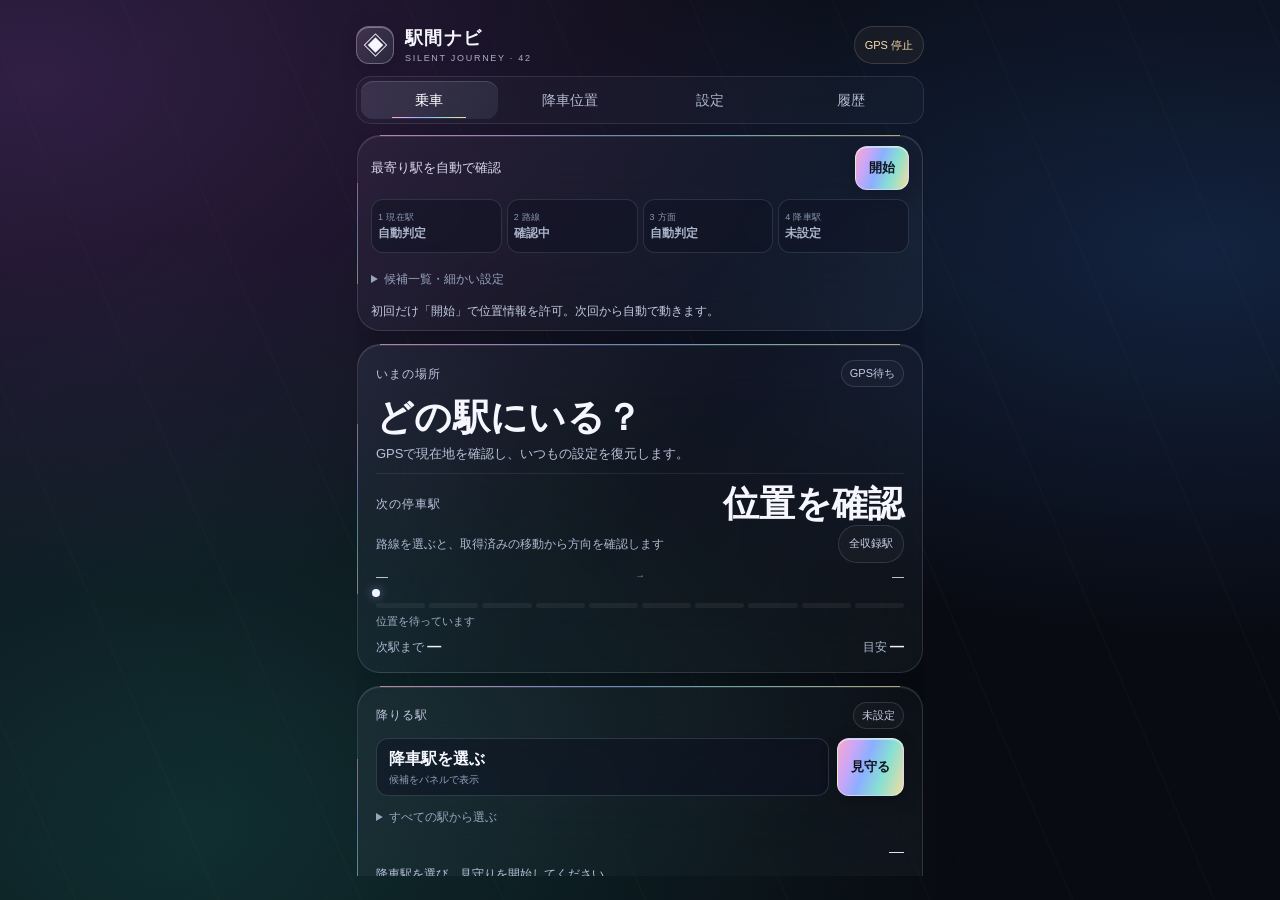
==== commit d7a358a6: "Add files via upload" ====
--- a/index.html
+++ b/index.html
@@ -8,15 +8,44 @@
 @supports not (backdrop-filter:blur(1px)){.card{background:#151b2cee}}
 
 body.large .ride .status,body.large .ride .hint,body.large .ride .mini,body.large .ride .current-note,body.large .ride .routeName{font-size:15px}body.large .progress{display:block}textarea{font-size:16px}
-.route-prompt{border-top:1px solid #e8caa733;margin:8px 0 3px;padding-top:5px}.candidate-grid{display:grid;grid-template-columns:1fr 1fr;gap:6px}.candidate{font-size:12px;text-align:left;min-height:46px;padding:8px;white-space:normal;background:linear-gradient(125deg,#afa7ee20,#7bdcca0d);border-color:#bfbee640}.route-prompt .hint{font-size:12px;margin:2px 0 8px}.guide-entry{display:flex;align-items:center;justify-content:space-between;width:100%;margin-top:10px;text-align:left;background:linear-gradient(105deg,#d4b7fc13,#98e8d712);font-size:13px}.guide-entry:after{content:"↗";font-size:20px}.train-cars{display:grid;grid-template-columns:repeat(6,1fr);gap:5px;margin:16px 0}.car{border:1px solid #c4c5e430;border-radius:8px;padding:7px 2px;text-align:center;background:#bac5ee0a;color:#b6c0d6}.car.active{background:linear-gradient(140deg,#cbaff547,#8ae0d22b);border-color:#cfc4f6;color:#fff}.car b{font-size:23px;display:block}.car small{font-size:10px}.facility{padding:14px 0;border-top:1px solid #d1d6eb25}.facility strong{display:block;font-size:17px}.facility p{font-size:13px;color:#b9c5da}.guide-subtitle{font-size:27px;margin:8px 0}.guide-links{display:flex;gap:12px;flex-wrap:wrap}.guide-links a{padding:9px 0;font-size:13px}.guide-note{min-height:100px}.guide-empty{padding:12px 0;color:#c6c9dc}.guide-count{letter-spacing:.1em;font-size:12px;color:#c9b7f8}.guide-variant{position:relative;border:1px solid #cfd7ff30;border-radius:21px;margin:0 0 14px;padding:18px;background:linear-gradient(140deg,#bdabef13,#b2f6e609);backdrop-filter:blur(22px);-webkit-backdrop-filter:blur(22px)}.guide-variant:before{content:'';display:block;height:2px;margin:-18px 4px 16px;background:var(--rainbow);border-radius:3px}.variant-heading{font-size:22px;margin:0 0 3px;font-weight:650}.variant-direction{font-size:14px;color:#ddd7fa;margin:0 0 8px}.variant-note{border-left:2px solid #d9bca5;padding-left:10px}.train-cars{grid-template-columns:repeat(var(--car-cols,5),minmax(0,1fr));margin:12px 0}.car b{font-size:20px}.car small{font-size:10px}.facility-destination{font-size:13px!important;color:#d3d7ed!important;margin:0 0 6px}.door-position{font-size:24px!important;font-weight:650;letter-spacing:.01em}.facility-kind{color:#b7f0df!important;margin:5px 0}.green-note{color:#b5dfc1!important}.source-credit{border-top:1px solid #e0e5ff20;padding-top:11px;font-size:11px;line-height:1.6}.guide-refine{margin-bottom:12px}.guide-refine select{font-size:14px;padding:8px}.guide-links a{overflow-wrap:anywhere}.guide-count{letter-spacing:.07em;font-size:10px}.large .door-position{font-size:28px!important}.large .facility p{font-size:15px}.guide-mode-card{padding-bottom:15px}.guide-mode-card h2{margin-bottom:4px}.guide-mode-switch{display:grid;grid-template-columns:1fr 1fr;gap:6px;margin:12px 0 4px;padding:4px;border:1px solid #ced8ff20;border-radius:14px;background:#0c102177}.guide-mode-switch button{min-height:42px;border:0;background:transparent;color:#b8c2d9}.guide-mode-switch button[aria-pressed=true]{color:#fff;background:linear-gradient(120deg,#d8c6ff22,#8de9d315);box-shadow:inset 0 1px #fff2}.guide-mode-card .grid{align-items:end}#guideBrowseControls{margin-top:10px}#guideBrowseControls .field{margin-top:7px}.guide-mode-note{border-left:2px solid #a9d9d0;padding-left:10px}.guide-direction-group{margin:12px 0 16px;padding:13px 14px 3px;border:1px solid #d5ddff20;border-radius:14px;background:#0a10204f}.guide-direction-group+.guide-direction-group{margin-top:18px}.guide-direction-title{margin:0 0 2px!important;padding:0 0 9px;border-bottom:1px solid #d6deff20;font-size:15px!important;font-weight:650;color:#f0ecff!important}.guide-direction-title.common{color:#b7e7dc!important}.guide-direction-group .facility:first-of-type{border-top:0}.guide-direction-group .facility{padding-left:2px;padding-right:2px}.guide-mode-note.subtle{font-size:12px;color:#bec8dc;border-left-color:#8fb8b0}
+.route-prompt{border-top:1px solid #e8caa733;margin:8px 0 3px;padding-top:5px}.candidate-grid{display:grid;grid-template-columns:1fr 1fr;gap:6px}.candidate{font-size:12px;text-align:left;min-height:46px;padding:8px;white-space:normal;background:linear-gradient(125deg,#afa7ee20,#7bdcca0d);border-color:#bfbee640}.route-prompt .hint{font-size:12px;margin:2px 0 8px}.guide-entry{display:flex;align-items:center;justify-content:space-between;width:100%;margin-top:10px;text-align:left;background:linear-gradient(105deg,#d4b7fc13,#98e8d712);font-size:13px}.guide-entry:after{content:"↗";font-size:20px}.train-cars{display:grid;grid-template-columns:repeat(6,1fr);gap:5px;margin:16px 0}.car{border:1px solid #c4c5e430;border-radius:8px;padding:7px 2px;text-align:center;background:#bac5ee0a;color:#b6c0d6}.car.active{background:linear-gradient(140deg,#cbaff547,#8ae0d22b);border-color:#cfc4f6;color:#fff}.car.active.elevator{background:linear-gradient(140deg,#baf3df42,#bcaef247);border-color:#a9efd9a8;box-shadow:inset 0 0 0 1px #e4fff73d,0 0 0 1px #7fdcc337;color:#fff}.car.active.elevator small{color:#c9f7e9;font-weight:700}.car b{font-size:23px;display:block}.car small{font-size:10px}.facility{padding:14px 0;border-top:1px solid #d1d6eb25}.facility strong{display:block;font-size:17px}.facility p{font-size:13px;color:#b9c5da}.guide-subtitle{font-size:27px;margin:8px 0}.guide-links{display:flex;gap:12px;flex-wrap:wrap}.guide-links a{padding:9px 0;font-size:13px}.guide-note{min-height:100px}.guide-empty{padding:12px 0;color:#c6c9dc}.guide-count{letter-spacing:.1em;font-size:12px;color:#c9b7f8}.guide-variant{position:relative;border:1px solid #cfd7ff30;border-radius:21px;margin:0 0 14px;padding:18px;background:linear-gradient(140deg,#bdabef13,#b2f6e609);backdrop-filter:blur(22px);-webkit-backdrop-filter:blur(22px)}.guide-variant:before{content:'';display:block;height:2px;margin:-18px 4px 16px;background:var(--rainbow);border-radius:3px}.variant-heading{font-size:22px;margin:0 0 3px;font-weight:650}.variant-direction{font-size:14px;color:#ddd7fa;margin:0 0 8px}.variant-note{border-left:2px solid #d9bca5;padding-left:10px}.train-cars{grid-template-columns:repeat(var(--car-cols,5),minmax(0,1fr));margin:12px 0}.car b{font-size:20px}.car small{font-size:10px}.facility-destination{font-size:13px!important;color:#d3d7ed!important;margin:0 0 6px}.door-position{font-size:24px!important;font-weight:650;letter-spacing:.01em}.facility-kind{color:#b7f0df!important;margin:5px 0}.green-note{color:#b5dfc1!important}.source-credit{border-top:1px solid #e0e5ff20;padding-top:11px;font-size:11px;line-height:1.6}.guide-refine{margin-bottom:12px}.guide-refine select{font-size:14px;padding:8px}.guide-links a{overflow-wrap:anywhere}.guide-count{letter-spacing:.07em;font-size:10px}.large .door-position{font-size:28px!important}.large .facility p{font-size:15px}.guide-mode-card{padding-bottom:15px}.guide-mode-card h2{margin-bottom:4px}.guide-mode-switch{display:grid;grid-template-columns:1fr 1fr;gap:6px;margin:12px 0 4px;padding:4px;border:1px solid #ced8ff20;border-radius:14px;background:#0c102177}.guide-mode-switch button{min-height:42px;border:0;background:transparent;color:#b8c2d9}.guide-mode-switch button[aria-pressed=true]{color:#fff;background:linear-gradient(120deg,#d8c6ff22,#8de9d315);box-shadow:inset 0 1px #fff2}.guide-mode-card .grid{align-items:end}#guideBrowseControls{margin-top:10px}#guideBrowseControls .field{margin-top:7px}.guide-mode-note{border-left:2px solid #a9d9d0;padding-left:10px}.guide-direction-group{margin:12px 0 16px;padding:13px 14px 3px;border:1px solid #d5ddff20;border-radius:14px;background:#0a10204f}.guide-direction-group+.guide-direction-group{margin-top:18px}.guide-direction-title{margin:0 0 2px!important;padding:0 0 9px;border-bottom:1px solid #d6deff20;font-size:15px!important;font-weight:650;color:#f0ecff!important}.guide-direction-title.common{color:#b7e7dc!important}.guide-direction-group .facility:first-of-type{border-top:0}.guide-direction-group .facility{padding-left:2px;padding-right:2px}.guide-mode-note.subtle{font-size:12px;color:#bec8dc;border-left-color:#8fb8b0}.guide-formation-note{font-size:11px;color:#d8d3ee;margin:8px 0 2px}.guide-formation-group{margin:10px 0 4px;padding:10px 11px 2px;border:1px solid #d7e0ff1c;border-radius:12px;background:#0b132350}.guide-formation-title{margin:0 0 3px;padding-bottom:7px;border-bottom:1px solid #dce5ff18;font-size:13px;color:#bce8dd;font-weight:650}.guide-formation-group .facility:first-of-type{border-top:0}.guide-source-row{display:flex;align-items:flex-start;justify-content:space-between;gap:10px;border-top:1px solid #e0e5ff20;padding-top:11px;margin-top:8px}.guide-source-row .source-credit{border-top:0;padding-top:0;margin:0;flex:1}.guide-cache-refresh{min-height:34px;padding:5px 9px;font-size:11px;white-space:nowrap;border-radius:10px}.guide-place-group{margin:10px 0 5px;padding:10px 11px 3px;border:1px solid #d7e0ff1c;border-radius:12px;background:#0b132350}.guide-place-title{margin:0 0 3px;padding-bottom:7px;border-bottom:1px solid #dce5ff18;font-size:13px;color:#d9d3f4;font-weight:650}.guide-place-group .facility:first-of-type{border-top:0}.guide-dynamic-diagram{margin:9px 0 4px}.guide-dynamic-diagram .train-cars{margin:8px 0 4px}.guide-dynamic-diagram .car{padding:6px 2px}.guide-dynamic-diagram .car b{font-size:18px}.guide-dynamic-diagram-note{margin:0 0 4px;font-size:10px;color:#9fabc2}
 .journey-crumbs{display:grid;grid-template-columns:repeat(4,minmax(0,1fr));gap:5px;margin:9px 0 8px}.journey-step{min-height:54px;padding:7px 6px;border-radius:12px;text-align:left;background:#0d132277;border-color:#d1dcff22;overflow:hidden}.journey-step small{display:block;font-size:9px;letter-spacing:.04em;color:#8794ae;white-space:nowrap}.journey-step strong{display:block;margin-top:2px;font-size:12px;line-height:1.25;font-weight:600;overflow:hidden;text-overflow:ellipsis;white-space:nowrap}.journey-step.done{background:linear-gradient(130deg,#a5ddcf13,#b9c8ff12);border-color:#9bd9cd33}.journey-step.active{border-color:#d8c4ff88;box-shadow:inset 0 0 0 1px #bfaeff22}.journey-step.waiting strong{color:#aab4ca}.journey-panel{margin:8px 0 5px;padding:12px;border:1px solid #d8ddff2b;border-radius:15px;background:#090f1ecc}.journey-panel-head{display:flex;align-items:center;justify-content:space-between;gap:8px}.journey-panel-head strong{font-size:14px}.journey-panel .hint{font-size:12px;margin:4px 0 9px}.journey-panel .candidate{position:relative}.journey-panel .candidate.selected{border-color:#a8e4d763;background:linear-gradient(125deg,#8fe2d329,#b8a8ee18)}.journey-panel .candidate small{display:block;color:#99a7c2;font-size:10px;margin-top:2px}.journey-advanced{margin-top:5px;padding-top:4px;border-top:0}.journey-advanced summary{font-size:12px;color:#97a5bf;min-height:34px;padding:5px 0}.legacy-route-prompt{display:none!important}.goal-picker{width:100%;min-height:48px;text-align:left;padding:8px 12px;background:#0c112177}.goal-picker strong{display:block;font-size:16px}.goal-picker small{display:block;color:#94a1ba;font-size:10px;margin-top:1px}.goal-all{margin-top:7px;padding-top:0;border-top:0}.goal-all summary{font-size:12px;color:#97a5bf;min-height:34px;padding:5px 0}.goal-all select{margin-top:3px}.gps-recovery-note{color:#badfd5!important}
+
+.guide-progress{margin-top:12px;padding:12px 13px;border:1px solid #cad7ff24;border-radius:14px;background:#08101d73}
+.guide-progress-top{display:flex;align-items:center;justify-content:space-between;gap:10px;margin-bottom:8px}
+.guide-progress-label{font-size:12px;color:#e7ebf8;font-weight:650}
+.guide-progress-bytes{font-variant-numeric:tabular-nums;font-size:12px;color:#b9e6db;white-space:nowrap}
+.guide-progress-track{height:5px;border-radius:999px;overflow:hidden;background:#dce6ff14;position:relative}
+.guide-progress-fill{display:block;height:100%;width:0;border-radius:inherit;background:linear-gradient(90deg,#b89fe8,#8fded1);transition:width .3s ease;opacity:.72}
+.guide-progress-track:after{content:'';position:absolute;inset:0;width:42%;border-radius:inherit;background:linear-gradient(90deg,#dfb6ef00,#d7c2ffcc,#9ce7d9cc,#dfb6ef00);animation:guideProgressSweep 1.2s ease-in-out infinite}
+.guide-progress-meta{display:flex;justify-content:space-between;gap:10px;flex-wrap:wrap;margin-top:7px;font-size:10px;color:#99a7bf;line-height:1.45}
+.guide-progress-phase{color:#c8d1e4}
+.guide-progress-controls{display:grid;grid-template-columns:auto minmax(0,1fr);gap:8px;margin-top:10px;align-items:stretch}
+.guide-progress-controls button{min-height:40px}
+.guide-progress-url{display:flex;align-items:center;min-width:0;min-height:40px;padding:8px 10px;border:1px solid #cbd7ff26;border-radius:11px;background:#10172899;color:#d9d0ff;font-size:10px;line-height:1.35;text-decoration:none;overflow-wrap:anywhere;word-break:break-all}
+.guide-progress-url[hidden]{display:none!important}
+.guide-progress.paused .guide-progress-track:after{animation-play-state:paused;opacity:.25}
+@keyframes guideProgressSweep{0%{transform:translateX(-115%)}100%{transform:translateX(260%)}}
+@media (prefers-reduced-motion:reduce){.guide-progress-track:after{animation-duration:2.4s}}
+.gps-progress-panel{margin-top:8px;padding:9px 10px;border:1px solid #cbd7ff20;border-radius:12px;background:#08101b75}
+.gps-progress-head{display:flex;align-items:center;justify-content:space-between;gap:10px}
+.gps-progress-head strong{font-size:11px;font-weight:650;color:#e7ebf8}
+.gps-progress-pct{font-size:11px;color:#b8e5d9;font-variant-numeric:tabular-nums;white-space:nowrap}
+.gps-progress-track{height:5px;margin-top:7px;border-radius:999px;overflow:hidden;background:#dce6ff13;position:relative}
+.gps-progress-fill{display:block;height:100%;width:0;border-radius:inherit;background:var(--rainbow);transition:width .35s ease}
+.gps-progress-fill.pulse{width:34%!important;position:absolute;animation:gpsProgressSweep 1.35s ease-in-out infinite}
+.gps-progress-meta{display:flex;justify-content:space-between;gap:8px;flex-wrap:wrap;margin-top:6px;font-size:10px;color:#97a6bf;line-height:1.4}
+.gps-progress-remain{color:#c7d2e7}
+@keyframes gpsProgressSweep{0%{left:-38%}100%{left:104%}}
+@media (prefers-reduced-motion:reduce){.gps-progress-fill.pulse{animation-duration:2.7s}}
+
 </style></head><body><main>
-<header><div class="brand"><span class="brandIcon" aria-hidden="true">◈</span><div><h1>駅間ナビ</h1><small>SILENT JOURNEY · 21</small></div></div><button id="gpsState" class="chip" aria-label="GPSの状態と設定案内">GPS 未開始</button></header>
+<header><div class="brand"><span class="brandIcon" aria-hidden="true">◈</span><div><h1>駅間ナビ</h1><small>SILENT JOURNEY · 42</small></div></div><button id="gpsState" class="chip" aria-label="GPSの状態と設定案内">GPS 未開始</button></header>
 <nav class="tabs" role="tablist" aria-label="画面切替"><button id="tabRide" role="tab" aria-controls="panelRide" aria-selected="true">乗車</button><button id="tabGuide" role="tab" aria-controls="panelGuide" aria-selected="false">降車位置</button><button id="tabSettings" role="tab" aria-controls="panelSettings" aria-selected="false">設定</button><button id="tabHistory" role="tab" aria-controls="panelHistory" aria-selected="false">履歴</button></nav>
 <aside id="alarmBanner" class="alarm-banner" role="status" aria-live="assertive" hidden><strong id="alarmTitle"></strong><p id="alarmBody"></p><button id="ackBtn" class="primary full">確認しました</button></aside>
 <div id="panelRide" class="panel ride" role="tabpanel" aria-labelledby="tabRide">
 <details id="gpsHelp" class="card gps-help" hidden><summary id="gpsHelpTitle">位置情報の設定を確認</summary><p id="gpsHelpReason" class="hint"></p><ol id="gpsApple"><li>iPhoneの「設定」→「プライバシーとセキュリティ」→「位置情報サービス」をオンにします。</li><li>同じ画面で「SafariのWebサイト」（ほかのブラウザならそのアプリ）の位置情報を許可し、「正確な位置情報」をオンにします。</li><li>Safariでこのサイトの位置情報を拒否した場合は、ページメニュー内のWebサイト設定も確認してください。</li></ol><ol id="gpsOther"><li>端末の設定で「位置情報」をオンにします。</li><li>ブラウザと、このWebサイトへの位置情報の利用を許可します。</li><li>この画面に戻り、GPSを再試行してください。</li></ol><p class="hint">このページから端末のGPSを直接オンにはできません。設定から戻ると再取得します。</p><a href="https://support.apple.com/ja-jp/guide/personal-safety/ips9bf20ad2f/web" target="_blank" rel="noopener noreferrer" class="hint">Appleの設定ガイド</a><div class="grid"><button id="gpsRetry" class="primary">GPSを再試行</button><button id="closeGpsHelp" class="ghost">閉じる</button></div></details>
-<section class="card route-card journey-card"><div class="row"><span id="nearestLabel" class="nearest">最寄駅を取得すると路線を絞ります</span><button id="startBtn" class="small primary">開始</button></div><nav id="journeyCrumbs" class="journey-crumbs" aria-label="乗車設定"><button id="journeyStepStation" class="journey-step waiting" type="button" data-step="station"><small>1 現在駅</small><strong id="journeyStationValue">自動判定</strong></button><button id="journeyStepRoute" class="journey-step waiting" type="button" data-step="route"><small>2 路線</small><strong id="journeyRouteValue">確認中</strong></button><button id="journeyStepDirection" class="journey-step waiting" type="button" data-step="direction"><small>3 方面</small><strong id="journeyDirectionValue">自動判定</strong></button><button id="journeyStepGoal" class="journey-step waiting" type="button" data-step="goal"><small>4 降車駅</small><strong id="journeyGoalValue">未設定</strong></button></nav><div id="journeyPanel" class="journey-panel" hidden><div class="journey-panel-head"><strong id="journeyTitle">選択</strong><button id="journeyClose" class="chip" type="button">閉じる</button></div><p id="journeyHint" class="hint"></p><div id="journeyChoices" class="candidate-grid"></div><button id="journeyAll" type="button" class="full ghost small" hidden></button></div><details class="journey-advanced"><summary>候補一覧・細かい設定</summary><label for="route" class="field">路線</label><select id="route"></select><div class="row"><span id="activeRoute" class="routeName"></span><span id="routeMode" class="mini"></span></div></details><div id="routePrompt" class="route-prompt legacy-route-prompt" hidden><p id="routePromptText" class="hint"></p><div id="routeCandidates" class="candidate-grid"></div><p id="routeMore" class="mini" hidden></p></div><div id="status" class="status" role="status" aria-live="polite"></div></section>
+<section class="card route-card journey-card"><div class="row"><span id="nearestLabel" class="nearest">最寄駅を取得すると路線を絞ります</span><button id="startBtn" class="small primary">開始</button></div><nav id="journeyCrumbs" class="journey-crumbs" aria-label="乗車設定"><button id="journeyStepStation" class="journey-step waiting" type="button" data-step="station"><small>1 現在駅</small><strong id="journeyStationValue">自動判定</strong></button><button id="journeyStepRoute" class="journey-step waiting" type="button" data-step="route"><small>2 路線</small><strong id="journeyRouteValue">確認中</strong></button><button id="journeyStepDirection" class="journey-step waiting" type="button" data-step="direction"><small>3 方面</small><strong id="journeyDirectionValue">自動判定</strong></button><button id="journeyStepGoal" class="journey-step waiting" type="button" data-step="goal"><small>4 降車駅</small><strong id="journeyGoalValue">未設定</strong></button></nav><div id="journeyPanel" class="journey-panel" hidden><div class="journey-panel-head"><strong id="journeyTitle">選択</strong><button id="journeyClose" class="chip" type="button">閉じる</button></div><p id="journeyHint" class="hint"></p><div id="journeyChoices" class="candidate-grid"></div><button id="journeyAll" type="button" class="full ghost small" hidden></button></div><details class="journey-advanced"><summary>候補一覧・細かい設定</summary><label for="route" class="field">路線</label><select id="route"></select><div class="row"><span id="activeRoute" class="routeName"></span><span id="routeMode" class="mini"></span></div></details><div id="routePrompt" class="route-prompt legacy-route-prompt" hidden><p id="routePromptText" class="hint"></p><div id="routeCandidates" class="candidate-grid"></div><p id="routeMore" class="mini" hidden></p></div><div id="status" class="status" role="status" aria-live="polite"></div><div id="gpsProgress" class="gps-progress-panel" role="status" aria-live="polite" hidden><div class="gps-progress-head"><strong id="gpsProgressLabel">GPS確認中</strong><span id="gpsProgressPct" class="gps-progress-pct">0%</span></div><div id="gpsProgressTrack" class="gps-progress-track" role="progressbar" aria-label="GPS確認の進捗" aria-valuemin="0" aria-valuemax="100" aria-valuenow="0"><span id="gpsProgressFill" class="gps-progress-fill"></span></div><div class="gps-progress-meta"><span id="gpsProgressDetail"></span><span id="gpsProgressRemain" class="gps-progress-remain"></span></div></div></section>
 <section id="currentCard" class="card hero rainbow"><div class="row"><span class="eyebrow" id="currentLabel">いまの場所</span><span id="currentBadge" class="chip">GPS待ち</span></div><div class="current-name" id="currentName">どの駅にいる？</div><p class="current-note" id="currentNote">「開始」で現在地を確認します。</p><div class="next-block"><div class="eyebrow" id="nextLabel">次の停車駅</div><div class="next" id="nextName">—</div></div><div class="row"><p id="directionText" class="routeName"></p><button id="serviceBadge" class="chip" aria-label="停車パターンを変更">全収録駅</button></div><div class="track-wrap"><div class="stations"><span id="prevName">—</span><small>→</small><span id="routeNext">—</span></div><div id="track" class="track"><span id="train" class="train"></span></div><div id="progressText" class="progress">位置を待っています</div></div><div class="inline-metrics"><span>次駅まで <b id="remaining">—</b></span><span>目安 <b id="eta">—</b></span></div></section>
 <section class="card goal-card rainbow"><div class="row"><span class="eyebrow">降りる駅</span><span id="alarmState" class="chip">未設定</span></div><div class="goal-control"><button id="goalPickerBtn" class="goal-picker" type="button"><strong id="goalPickerName">降車駅を選ぶ</strong><small>候補をパネルで表示</small></button><button id="armBtn" class="primary small">見守り開始</button></div><details id="goalAllDetails" class="goal-all"><summary>すべての駅から選ぶ</summary><label for="alarmTarget" class="sr-only">降りる駅</label><select id="alarmTarget"></select></details><div class="row goal-line"><strong id="goalName">駅を選択</strong><span id="goalCount">—</span></div><p id="goalEta" class="hint"></p><div class="goal-progress" role="progressbar" aria-label="降車駅までの進捗" aria-valuemin="0" aria-valuemax="100" aria-valuenow="0" id="goalProgress"><span id="goalFill"></span></div><p id="memoryLabel" class="mini">方向別に自動保存します</p><p id="goalNote" class="hint"></p><button id="openGuide" class="guide-entry">降車位置ガイドを見る</button></section>
 </div>
@@ -135,7 +164,7 @@
 if(speed===null&&previous){const seconds=(t-previous.t)/1000;if(seconds>=1&&seconds<=20){const move=Math.abs(m.s-previous.s);speed=move>Math.max(12,(c.accuracy+previous.acc)*.35)?Math.min(60,move/seconds):0}}
 if(speed!==null&&previous?.speed!==null&&previous?.speed!==undefined&&speed>2.2)speed=.65*speed+.35*previous.speed;
 fix={p,t,s:m.s,acc:c.accuracy,speed};error='';rejected='';rebaseLoop(previous);if(route.loop&&!previous&&targetIsValid()){alarm.target=goalIndex(stations[alarm.target][0]);syncGoalOption()}obs.push(fix);obs=obs.filter(o=>t-o.t<=90000).slice(-90);seedObservations();inferDirection();rememberSpeed();if(dir&&restoredKey!==route.id+":"+dir)restoreDirectionGoal();if(!routeConflict&&routeTrusted())detectStations(previous,fix);autoArm();checkAlarm();if(!previous||recovery||!lastRender||oldDir!==dir||oldArrival!==arrived)render(true);else render(false)}
-function render(force=false){const now=Date.now();if(!force&&now-lastRender<+$('interval').value)return;lastRender=now;const v=viewPosition(now),active=running||!!demo,online=navigator.onLine!==false,recovering=running&&!demo&&!!error&&error!=='denied',rawFresh=running&&rawPosition&&now-rawPosition.timestamp<=12000&&!error;displayedEstimate=!!v?.estimated;renderCurrent(v);renderGoal(v);chip('netState',online?'通信 接続あり':'通信 オフライン',online?'':'warn');chip('gpsState',demo?'デモ GPS':!active?'GPS 停止':error==='denied'?'GPS 許可なし':recovering?'GPS 再探索中':!fix?rawFresh?'GPS 受信中':'GPS 取得待ち':v.estimated?'GPS 受信待ち':'GPS 受信中',active&&!recovering&&(fix&&!v.estimated||!fix&&rawFresh)?'good':'warn');chip('modeState',!v?rawFresh?'路線確認中':'実測待ち':fix.manual?'手動位置':v.estimated?'推定位置':'実測位置',v?.estimated?'warn':'good');let msg=!active?'開始すると近くの路線を自動で絞り込みます。':!fix?'現在地を取得しています。位置情報を許可してください。':!dir?'進行方向を確認中。移動距離とGPS精度で判定します。':v.estimated?(v.held?'推定上の停車・推定上限、または速度が不明です。GPS復帰で補正します。':'GPSが届いていません。直前の速度と途中停車を仮定して進行しています。'):'路線上の現在地を追跡中';if(routeReady&&!routeTrusted())msg+=' · 路線は仮選択';if(routeConflict)msg=routeConflict+'。候補から路線を確認してください。';if(error==='resuming')msg='画面に戻りました。現在地を再確認しています。';else if(error==='denied')msg='位置情報が許可されていません。ブラウザの位置情報設定を確認してください。';else if(recovering)msg=(v?.estimated?'GPSを再探索中です。推定位置を表示しながら、':'GPSを再探索中です。')+'受信できる場所に移ると自動で測位を立ち上げ直します。';else if(rejected)msg=rejected+(v?.estimated?' 推定位置を表示しています。':'');if(v?.estimated&&!dir&&!error&&!rejected)msg='GPS受信待ちです。方向が未確定のため、最後の位置を表示しています。';if(!online)msg='通信オフライン · '+msg;if(demo)msg='【デモ】'+msg;$('status').textContent=msg;$('status').classList.toggle('warn',!!error||!!rejected||!!v?.estimated);$('directionText').textContent=dir?`${route.loop?(dir===1?'外回り':'内回り'):(dir===1?stations.at(-1)[0]:stations[0][0])+'方面'} · ${$('direction').value==='auto'?'移動履歴から判定':'手動設定'}${destination!==null?' · 行先 '+stations[destination][0]:''}`:directionStatus();$('accuracy').textContent=fix?(fix.manual?'手動':`±${Math.round(fix.acc)} m`):'—';$('speed').textContent=fix?.speed!==null&&fix?.speed!==undefined?`${v.estimated?'約 ':''}${Math.round(fix.speed*3.6)}`:'—';$('updated').textContent=fix?`最終測位 ${clock(fix.t)} · ${Math.max(0,Math.floor(v.age))}秒前${v.estimated?' · 推定では到着・通過を確定しません':''}`:'測位を開始すると表示します';renderJourneyFlow();
+function render(force=false){const now=Date.now();if(!force&&now-lastRender<+$('interval').value)return;lastRender=now;const v=viewPosition(now),active=running||!!demo,online=navigator.onLine!==false,recovering=running&&!demo&&!!error&&error!=='denied',rawFresh=running&&rawPosition&&now-rawPosition.timestamp<=12000&&!error;displayedEstimate=!!v?.estimated;renderCurrent(v);renderGoal(v);chip('netState',online?'通信 接続あり':'通信 オフライン',online?'':'warn');chip('gpsState',demo?'デモ GPS':!active?'GPS 停止':error==='denied'?'GPS 許可なし':recovering?'GPS 再探索中':!fix?rawFresh?'GPS 受信中':'GPS 取得待ち':v.estimated?'GPS 受信待ち':'GPS 受信中',active&&!recovering&&(fix&&!v.estimated||!fix&&rawFresh)?'good':'warn');chip('modeState',!v?rawFresh?'路線確認中':'実測待ち':fix.manual?'手動位置':v.estimated?'推定位置':'実測位置',v?.estimated?'warn':'good');let msg=!active?'開始すると近くの路線を自動で絞り込みます。':!fix?'現在地を取得しています。位置情報を許可してください。':!dir?'進行方向を確認中。移動距離とGPS精度で判定します。':v.estimated?(v.held?'推定上の停車・推定上限、または速度が不明です。GPS復帰で補正します。':'GPSが届いていません。直前の速度と途中停車を仮定して進行しています。'):'路線上の現在地を追跡中';if(routeReady&&!routeTrusted())msg+=' · 路線は仮選択';if(routeConflict)msg=routeConflict+'。候補から路線を確認してください。';if(error==='resuming')msg='画面に戻りました。現在地を再確認しています。';else if(error==='denied')msg='位置情報が許可されていません。ブラウザの位置情報設定を確認してください。';else if(recovering)msg=(v?.estimated?'GPSを再探索中です。推定位置を表示しながら、':'GPSを再探索中です。')+'受信できる場所に移ると自動で測位を立ち上げ直します。';else if(rejected)msg=rejected+(v?.estimated?' 推定位置を表示しています。':'');if(v?.estimated&&!dir&&!error&&!rejected)msg='GPS受信待ちです。方向が未確定のため、最後の位置を表示しています。';if(!online)msg='通信オフライン · '+msg;if(demo)msg='【デモ】'+msg;$('status').textContent=msg;$('status').classList.toggle('warn',!!error||!!rejected||!!v?.estimated);$('directionText').textContent=dir?`${route.loop?(dir===1?'外回り':'内回り'):(dir===1?stations.at(-1)[0]:stations[0][0])+'方面'} · ${$('direction').value==='auto'?'移動履歴から判定':'手動設定'}${destination!==null?' · 行先 '+stations[destination][0]:''}`:directionStatus();$('accuracy').textContent=fix?(fix.manual?'手動':`±${Math.round(fix.acc)} m`):'—';$('speed').textContent=fix?.speed!==null&&fix?.speed!==undefined?`${v.estimated?'約 ':''}${Math.round(fix.speed*3.6)}`:'—';$('updated').textContent=fix?`最終測位 ${clock(fix.t)} · ${Math.max(0,Math.floor(v.age))}秒前${v.estimated?' · 推定では到着・通過を確定しません':''}`:'測位を開始すると表示します';renderJourneyFlow();renderGpsProgress(now);
 if(!v||routeConflict){$('nextName').textContent=routeConflict?'路線を確認':'位置を確認';$('remaining').textContent=$('eta').textContent=$('prevName').textContent=$('routeNext').textContent=$('passedAt').textContent=$('lastStop').textContent='—';setProgress(0,false);$('progressText').textContent='位置を待っています';renderNearby(Math.max(0,stations.findIndex(s=>s[0]==='横浜')));return}
 const seg=segment(v.s),a=dir===-1?seg.i+1:seg.i,b=dir===-1?seg.i:seg.i+1;$('prevName').textContent=stations[a][0];$('routeNext').textContent=stations[b][0];setProgress(dir===-1?1-seg.t:seg.t,v.estimated);if(!dir)$('progressText').textContent='現在地付近の駅間 · 進行方向を判定中';
 const checking=dwell!==null&&!v.estimated?dwell.i:null;const arrivedNow=arrived!==null&&!v.estimated&&Math.abs(fix.s-cum[arrived])<180,final=destination!==null&&arrivedNow&&arrived===destination,n=v.estimated&&v.target!==null&&v.target!==undefined?v.target:nextStop(arrivedNow?cum[arrived]:v.s);$('nextLabel').textContent=final?'行先に到着':v.estimated?'次の停車駅 · 推定':'次の停車駅';$('nextName').textContent=final?stations[arrived][0]:!dir?'方向を確認中':n!==null?stations[n][0]:v.estimated?'到着確認待ち':'終点付近';const remain=n!==null?Math.abs(cum[n]-v.s):0;$('remaining').textContent=!dir?'—':arrivedNow?'停車中':checking!==null?'確認中':n!==null?`${v.estimated?'約 ':''}${fmt(remain)}`:'—';$('eta').textContent=!arrivedNow&&checking===null&&n!==null&&fix.speed>2?`約${Math.max(1,Math.ceil(remain/fix.speed/60))}分`:'—';$('passedAt').textContent=history.find(h=>h.trip===trip&&h.index===a&&h.kind==='通過')?.time||'未記録';$('lastStop').textContent=lastConfirmed?stations[lastConfirmed.i][0]:'未記録';renderNearby(seg.i);
@@ -269,7 +298,7 @@
 }
 function setupOffline(){
  if(!('serviceWorker'in navigator)||!window.isSecureContext){$('offlineStatus').textContent='オフライン起動はHTTPSでの公開時に利用できます。';return}
- navigator.serviceWorker.register('./sw.js?v=21.0',{scope:'./'}).then(reg=>{let reloading=false;navigator.serviceWorker.addEventListener('controllerchange',()=>{if(reloading)return;reloading=true;location.reload()},{once:true});reg.update().catch(()=>{});navigator.serviceWorker.ready.then(()=>$('offlineStatus').textContent='オフライン起動の準備ができました。').catch(()=>{});$('offlineStatus').textContent='初回のオフライン起動を準備しています。';}).catch(()=>{$('offlineStatus').textContent='オフライン起動の準備ができませんでした。ZIP内のファイルをすべて配置してください。'});
+ navigator.serviceWorker.register('./sw.js?v=40.0',{scope:'./'}).then(reg=>{let reloading=false;navigator.serviceWorker.addEventListener('controllerchange',()=>{if(reloading)return;reloading=true;location.reload()},{once:true});reg.update().catch(()=>{});navigator.serviceWorker.ready.then(()=>$('offlineStatus').textContent='オフライン起動の準備ができました。').catch(()=>{});$('offlineStatus').textContent='初回のオフライン起動を準備しています。';}).catch(()=>{$('offlineStatus').textContent='オフライン起動の準備ができませんでした。ZIP内のファイルをすべて配置してください。'});
 }
 $('alarmTarget').onchange=()=>{cancelAlarm();guardPaused=false;alarm.target=$('alarmTarget').value===''?null:+$('alarmTarget').value;const name=targetIsValid()?stations[alarm.target][0]:null;pendingGoalName=!dir?name:null;if(route.loop&&name)alarm.target=goalIndex(name);save();autoArm();renderGoal(viewPosition(Date.now()));renderJourneyFlow()};
 $('armBtn').onclick=()=>{
@@ -520,6 +549,24 @@
  if(Date.now()-fix.t>5000)return '次のGPS更新を待っています · 方向は手動でも設定できます';
  return '進行方向を確認中 · 移動距離とGPS精度で判断';
 }
+const GPS_RECOVERY_WAITS=[900,1800,3500,6000,10000,15000];
+function gpsDirectionEvidence(){
+ if(!routeReady||dir||$('direction').value!=='auto'||!fix)return null;const rows=obs.filter(o=>fix.t-o.t<=45000);
+ if(rows.length<2)return{pct:Math.min(22,rows.length*11),samples:rows.length,targetSamples:2,movement:0,targetMove:90,accuracy:fix.acc,remaining:null,eta:null,moving:fix.speed===null||fix.speed>=2,consistency:0,seconds:0};
+ let best=null;const b=rows.at(-1);
+ for(let start=rows.length-2;start>=0;start--){const samples=rows.slice(start),a=samples[0],seconds=(b.t-a.t)/1000;if(seconds<=0||seconds>45)continue;let path=0,maxGap=0;for(let i=1;i<samples.length;i++){path+=Math.abs(samples[i].s-samples[i-1].s);maxGap=Math.max(maxGap,(samples[i].t-samples[i-1].t)/1000)}const movement=Math.abs(b.s-a.s),consistency=movement/(path||1),accuracy=Math.max(...samples.map(o=>o.acc)),moving=b.speed===null||b.speed>=2;let targetSec,targetMove,targetConsistency,targetSamples,quality;if(accuracy<=25){targetSec=1.5;targetMove=Math.max(45,2*(a.acc+b.acc));targetConsistency=.95;targetSamples=2;quality=1}else if(accuracy<=70){targetSec=3;targetMove=Math.max(90,2.5*(a.acc+b.acc));targetConsistency=.9;targetSamples=2;quality=.86}else{targetSec=10;targetMove=Math.max(250,3*(a.acc+b.acc));targetConsistency=.9;targetSamples=3;quality=accuracy<=120?.65:.25}
+  const moveP=Math.min(1,movement/targetMove),timeP=Math.min(1,seconds/targetSec),consP=Math.min(1,consistency/targetConsistency),sampleP=Math.min(1,samples.length/targetSamples),gapP=maxGap<=20?1:Math.max(.25,20/(maxGap||20)),movingP=moving?1:.12;let pct=Math.round(100*(.38*moveP+.16*timeP+.2*consP+.08*sampleP+.1*quality+.08*movingP)*gapP);pct=Math.max(4,Math.min(96,pct));const remaining=Math.max(0,targetMove-movement),avg=seconds>0?movement/seconds:0,speed=Math.max(moving&&Number.isFinite(b.speed)?b.speed:0,avg);const eta=remaining>0&&speed>=2?Math.max(0,Math.ceil(Math.max(remaining/speed,targetSec-seconds))):null;const row={pct,samples:samples.length,targetSamples,movement,targetMove,accuracy,remaining,eta,moving,consistency,seconds,maxGap};if(!best||row.pct>best.pct)best=row}
+ return best||{pct:8,samples:rows.length,targetSamples:3,movement:0,targetMove:250,accuracy:fix.acc,remaining:null,eta:null,moving:false,consistency:0,seconds:0};
+}
+function gpsProgressState(now=Date.now()){
+ if(!running||demo||error==='denied')return null;const fresh=lastGpsSuccess&&now-lastGpsSuccess<9000&&!error,rawFresh=rawPosition&&now-rawPosition.timestamp<9000&&!error;
+ if((!fix&&!rawFresh)||(!fresh&&!rawFresh)){const base=lastAcquisition||acquireStarted||lastGpsErrorAt||now,elapsed=Math.max(0,(now-base)/1000),attempt=Math.max(1,gpsRecoveryAttempt+1),wait=GPS_RECOVERY_WAITS[Math.min(gpsRecoveryAttempt,GPS_RECOVERY_WAITS.length-1)],retryBase=lastGpsErrorAt||lastAcquisition||base,remainMs=Math.max(0,wait-(now-retryBase)),active=!!acquireBusy;const pct=active?Math.max(5,Math.min(92,Math.round(elapsed/7.5*100))):Math.max(3,Math.min(88,Math.round((1-remainMs/Math.max(wait,1))*100)));return{label:error?'GPSを再取得中':'GPSを取得中',pct,indeterminate:!active,detail:`測位試行 ${attempt}回目 · ${elapsed.toFixed(1)}秒`,remain:active?`応答待ち · 上限目安 ${Math.max(0,Math.ceil(7.5-elapsed))}秒`:`次の再試行まで 約${Math.ceil(remainMs/1000)}秒`}}
+ if(rejected&&fix.acc>70){const pct=Math.max(5,Math.min(92,Math.round(70/fix.acc*100)));return{label:'GPS精度を改善中',pct,detail:`現在 ±${Math.round(fix.acc)}m`,remain:'目標 ±70m以下'}}
+ if(!routeReady||!routeTrusted()||routeConflict){const samples=routeSamples.filter(o=>now-o.t<=45000&&o.acc<=120).length,target=4,pct=Math.max(8,Math.min(92,Math.round(samples/target*100))),cands=nearbyInfo?.routes?.length;return{label:'路線候補を確認中',pct,detail:`有効測位 ${samples}/${target}件${cands?` · 候補 ${cands}路線`:''}`,remain:samples>=target?'駅での停止や移動を確認中':`あと目安 ${Math.max(0,target-samples)}測位`}}
+ if(!dir&&$('direction').value==='auto'){const e=gpsDirectionEvidence();if(!e)return null;const move=`移動 ${Math.round(e.movement)}/${Math.round(e.targetMove)}m`,samples=`測位 ${e.samples}/${e.targetSamples}件`,acc=`精度 ±${Math.round(e.accuracy)}m`;let remain=e.samples<2?'次のGPS測位を待っています':e.moving?(e.remaining!==null?`残り目安 約${Math.round(e.remaining)}m${e.eta!==null?` / ${e.eta}秒`:''}`:'判定材料を収集中'):'停車中 · 発車後に方向判定';return{label:'進行方向をGPSで確認中',pct:e.pct,detail:[samples,move,acc].join(' · '),remain}}
+ return null;
+}
+function renderGpsProgress(now=Date.now()){const box=$('gpsProgress');if(!box)return;const st=gpsProgressState(now);if(!st){box.hidden=true;return}box.hidden=false;$('gpsProgressLabel').textContent=st.label;$('gpsProgressPct').textContent=st.indeterminate?'確認中':`${Math.round(st.pct)}%`;$('gpsProgressDetail').textContent=st.detail||'';$('gpsProgressRemain').textContent=st.remain||'';const fill=$('gpsProgressFill'),track=$('gpsProgressTrack');fill.classList.toggle('pulse',!!st.indeterminate);if(!st.indeterminate)fill.style.width=`${Math.max(0,Math.min(100,st.pct))}%`;else fill.style.width='34%';track.setAttribute('aria-valuenow',String(Math.round(st.pct||0)));track.setAttribute('aria-valuetext',[st.label,st.detail,st.remain].filter(Boolean).join(' · '));}
 function inferDirection(){
  if(dir||$('direction').value!=='auto'||obs.length<2)return;
  for(let start=obs.length-2;start>=0;start--){
@@ -557,9 +604,9 @@
 function nudgeGpsRecovery(){if(document.visibilityState!=='visible'||userStopped||demo)return;if(running){const last=lastGpsSuccess||rawPosition?.timestamp||fix?.t||0;if(error!=='denied'&&(!last||Date.now()-last>5000||error)){if(Date.now()-lastWatchRestart>3500)attachWatch();setTimeout(()=>kickAcquisition(true),100)}}else if(gpsWanted&&Date.now()-lastRetry>=2500)retryGps()}
 
 const GUIDE_DATA=[{"station":"西大井","route":"yokosuka","dir":1,"cars":15,"platforms":["1"],"source":"nishioi","order":["増1","増2","増3","増4","1","2","3","4","5","6","7","8","9","10","11"],"items":[{"car":"2","doors":[2],"types":["escalator"],"place":"改札（1階）"},{"car":"3","doors":[3],"types":["elevator"],"place":"改札（1階）"},{"car":"4","doors":[2],"types":["stairs"],"place":"改札（1階）"}],"green":["4","5"],"side":"左側"},{"station":"西大井","route":"yokosuka","dir":-1,"cars":15,"platforms":["2"],"source":"nishioi","order":["増1","増2","増3","増4","1","2","3","4","5","6","7","8","9","10","11"],"items":[{"car":"4","doors":[2],"types":["escalator"],"place":"改札（1階）"},{"car":"3","doors":[2],"types":["elevator"],"place":"改札（1階）"},{"car":"2","doors":[4],"types":["stairs"],"place":"改札（1階）"}],"green":["4","5"],"side":"左側"},{"station":"西大井","route":"yokosuka","dir":1,"cars":11,"platforms":["1"],"source":"nishioi","order":["1","2","3","4","5","6","7","8","9","10","11"],"items":[{"car":"4","doors":[2],"types":["escalator"],"place":"改札（1階）"},{"car":"5","doors":[2],"types":["elevator"],"place":"改札（1階）"},{"car":"6","doors":[3],"types":["stairs"],"place":"改札（1階）"}],"green":["4","5"],"side":"左側"},{"station":"西大井","route":"yokosuka","dir":-1,"cars":11,"platforms":["2"],"source":"nishioi","order":["1","2","3","4","5","6","7","8","9","10","11"],"items":[{"car":"6","doors":[4,3],"types":["escalator"],"place":"改札（1階）"},{"car":"5","doors":[1],"types":["elevator"],"place":"改札（1階）"},{"car":"4","doors":[2],"types":["stairs"],"place":"改札（1階）"}],"green":["4","5"],"side":"左側"},{"station":"西大井","route":"shonan_u","dir":1,"cars":15,"platforms":["1"],"source":"nishioi","order":["1","2","3","4","5","6","7","8","9","10","11","12","13","14","15"],"items":[{"car":"6","doors":[2],"types":["escalator"],"place":"改札（1階）"},{"car":"7","doors":[3],"types":["elevator"],"place":"改札（1階）"},{"car":"8","doors":[3],"types":["stairs"],"place":"改札（1階）"}],"green":["4","5"],"side":"左側"},{"station":"西大井","route":"shonan_u","dir":-1,"cars":15,"platforms":["2"],"source":"nishioi","order":["1","2","3","4","5","6","7","8","9","10","11","12","13","14","15"],"items":[{"car":"8","doors":[4,3],"types":["escalator"],"place":"改札（1階）"},{"car":"7","doors":[2],"types":["elevator"],"place":"改札（1階）"},{"car":"6","doors":[4],"types":["stairs"],"place":"改札（1階）"}],"green":["4","5"],"side":"左側"},{"station":"西大井","route":"shonan_u","dir":1,"cars":10,"platforms":["1"],"source":"nishioi","order":["1","2","3","4","5","6","7","8","9","10"],"items":[{"car":"4","doors":[2],"types":["escalator"],"place":"改札（1階）"},{"car":"5","doors":[2],"types":["elevator"],"place":"改札（1階）"},{"car":"6","doors":[3],"types":["stairs"],"place":"改札（1階）"}],"green":["4","5"],"side":"左側"},{"station":"西大井","route":"shonan_u","dir":-1,"cars":10,"platforms":["2"],"source":"nishioi","order":["1","2","3","4","5","6","7","8","9","10"],"items":[{"car":"6","doors":[4,3],"types":["escalator"],"place":"改札（1階）"},{"car":"5","doors":[1],"types":["elevator"],"place":"改札（1階）"},{"car":"4","doors":[2],"types":["stairs"],"place":"改札（1階）"}],"green":["4","5"],"side":"左側"},{"station":"新橋","route":"tokaido","dir":1,"cars":15,"platforms":["1"],"source":"shinbashi-tokaido","order":["1","2","3","4","5","6","7","8","9","10","11","12","13","14","15"],"items":[{"car":"5","doors":[2],"types":["stairs","escalator"],"place":"南改札・烏森口・汐留口／浅草線・ゆりかもめ方面","note":"エスカレーターは時間帯で運転方向が変わります。現地表示を確認。"},{"car":"8","doors":[3],"types":["stairs","escalator"],"place":"南改札・烏森口・汐留口／浅草線・ゆりかもめ方面・北改札","note":"エスカレーターは時間帯で運転方向が変わります。現地表示を確認。"},{"car":"8","doors":[3],"types":["elevator"],"place":"北改札・南改札・汐留地下改札方面"},{"car":"10","doors":[2],"types":["stairs","escalator"],"place":"北改札・日比谷口・銀座口／銀座線方面","note":"エスカレーターは時間帯で運転方向が変わります。現地表示を確認。"},{"car":"11","doors":[4],"types":["stairs"],"place":"北改札・日比谷口・銀座口／銀座線方面","note":"銀座線方面の階段。"}],"green":["4","5"],"side":"右側"},{"station":"新橋","route":"tokaido","dir":-1,"cars":15,"platforms":["2"],"source":"shinbashi-tokaido","order":["1","2","3","4","5","6","7","8","9","10","11","12","13","14","15"],"items":[{"car":"5","doors":[1],"types":["stairs","escalator"],"place":"南改札・烏森口・汐留口／浅草線・ゆりかもめ方面","note":"エスカレーターは時間帯で運転方向が変わります。現地表示を確認。"},{"car":"8","doors":[4],"types":["stairs","escalator"],"place":"南改札・烏森口・汐留口／浅草線・ゆりかもめ方面・北改札","note":"エスカレーターは時間帯で運転方向が変わります。現地表示を確認。"},{"car":"8","doors":[4],"types":["elevator"],"place":"北改札・南改札・汐留地下改札方面"},{"car":"10","doors":[3],"types":["stairs","escalator"],"place":"北改札・日比谷口・銀座口／銀座線方面","note":"エスカレーターは時間帯で運転方向が変わります。現地表示を確認。"},{"car":"11","doors":[4],"types":["stairs"],"place":"北改札・日比谷口・銀座口／銀座線方面","note":"銀座線方面の階段。"}],"green":["4","5"],"side":"右側"},{"station":"新橋","route":"tokaido","dir":1,"cars":10,"platforms":["1"],"source":"shinbashi-tokaido","order":["1","2","3","4","5","6","7","8","9","10"],"items":[{"car":"3","doors":[2],"types":["stairs","escalator"],"place":"南改札・烏森口・汐留口／浅草線・ゆりかもめ方面","note":"エスカレーターは時間帯で運転方向が変わります。現地表示を確認。"},{"car":"6","doors":[3],"types":["stairs","escalator"],"place":"南改札・烏森口・汐留口／浅草線・ゆりかもめ方面・北改札","note":"エスカレーターは時間帯で運転方向が変わります。現地表示を確認。"},{"car":"6","doors":[3],"types":["elevator"],"place":"北改札・南改札・汐留地下改札方面"},{"car":"8","doors":[2],"types":["stairs","escalator"],"place":"北改札・日比谷口・銀座口／銀座線方面","note":"エスカレーターは時間帯で運転方向が変わります。現地表示を確認。"},{"car":"9","doors":[4],"types":["stairs"],"place":"北改札・日比谷口・銀座口／銀座線方面","note":"銀座線方面の階段。"}],"green":["4","5"],"side":"右側"},{"station":"新橋","route":"tokaido","dir":-1,"cars":10,"platforms":["2"],"source":"shinbashi-tokaido","order":["1","2","3","4","5","6","7","8","9","10"],"items":[{"car":"3","doors":[1],"types":["stairs","escalator"],"place":"南改札・烏森口・汐留口／浅草線・ゆりかもめ方面","note":"エスカレーターは時間帯で運転方向が変わります。現地表示を確認。"},{"car":"6","doors":[3],"types":["stairs","escalator"],"place":"南改札・烏森口・汐留口／浅草線・ゆりかもめ方面・北改札","note":"エスカレーターは時間帯で運転方向が変わります。現地表示を確認。"},{"car":"6","doors":[3],"types":["elevator"],"place":"北改札・南改札・汐留地下改札方面"},{"car":"8","doors":[2],"types":["stairs","escalator"],"place":"北改札・日比谷口・銀座口／銀座線方面","note":"エスカレーターは時間帯で運転方向が変わります。現地表示を確認。"},{"car":"9","doors":[3],"types":["stairs"],"place":"北改札・日比谷口・銀座口／銀座線方面","note":"銀座線方面の階段。"}],"green":["4","5"],"side":"右側"},{"station":"新橋","route":"yokosuka","dir":1,"cars":15,"platforms":["1"],"source":"shinbashi-yokosuka","order":["増1","増2","増3","増4","1","2","3","4","5","6","7","8","9","10","11"],"items":[{"car":"増3","doors":[1],"types":["stairs","escalator"],"place":"汐留地下改札方面","note":"エスカレーターは時間帯で運転方向が変わります。現地表示を確認。"},{"car":"増4","doors":[2],"types":["stairs","escalator"],"place":"汐留地下改札方面"},{"car":"2","doors":[2],"types":["elevator"],"place":"汐留地下改札／地上改札はエレベーターを乗り継ぎ"},{"car":"5","doors":[2],"types":["stairs","escalator"],"place":"汐留地下改札方面"},{"car":"8","doors":[1],"types":["stairs","escalator"],"place":"汐留地下改札／銀座線・浅草線・ゆりかもめ方面"}],"green":["4","5"],"note":"地下5階ホーム。特急「湘南」などは対象外。"},{"station":"新橋","route":"yokosuka","dir":-1,"cars":15,"platforms":["2"],"source":"shinbashi-yokosuka","order":["増1","増2","増3","増4","1","2","3","4","5","6","7","8","9","10","11"],"items":[{"car":"増3","doors":[3],"types":["stairs","escalator"],"place":"汐留地下改札方面","note":"エスカレーターは時間帯で運転方向が変わります。現地表示を確認。"},{"car":"1","doors":[1],"types":["stairs","escalator"],"place":"汐留地下改札方面"},{"car":"2","doors":[4],"types":["elevator"],"place":"汐留地下改札／地上改札はエレベーターを乗り継ぎ"},{"car":"6","doors":[1],"types":["stairs","escalator"],"place":"汐留地下改札方面"},{"car":"8","doors":[3],"types":["stairs","escalator"],"place":"汐留地下改札／銀座線・浅草線・ゆりかもめ方面"}],"green":["4","5"],"note":"地下5階ホーム。特急「湘南」などは対象外。"},{"station":"新橋","route":"yokosuka","dir":1,"cars":11,"platforms":["1"],"source":"shinbashi-yokosuka","order":["1","2","3","4","5","6","7","8","9","10","11"],"items":[{"car":"2","doors":[2],"types":["elevator"],"place":"汐留地下改札／地上改札はエレベーターを乗り継ぎ"},{"car":"5","doors":[2],"types":["stairs","escalator"],"place":"汐留地下改札方面"},{"car":"8","doors":[1],"types":["stairs","escalator"],"place":"汐留地下改札／銀座線・浅草線・ゆりかもめ方面"}],"green":["4","5"],"note":"地下5階ホーム。特急「湘南」などは対象外。"},{"station":"新橋","route":"yokosuka","dir":-1,"cars":11,"platforms":["2"],"source":"shinbashi-yokosuka","order":["1","2","3","4","5","6","7","8","9","10","11"],"items":[{"car":"1","doors":[1],"types":["stairs","escalator"],"place":"汐留地下改札方面"},{"car":"2","doors":[4],"types":["elevator"],"place":"汐留地下改札／地上改札はエレベーターを乗り継ぎ"},{"car":"6","doors":[1],"types":["stairs","escalator"],"place":"汐留地下改札方面"},{"car":"8","doors":[3],"types":["stairs","escalator"],"place":"汐留地下改札／銀座線・浅草線・ゆりかもめ方面"}],"green":["4","5"],"note":"地下5階ホーム。特急「湘南」などは対象外。"},{"station":"品川","route":"tokaido","dir":-1,"cars":15,"platforms":["6"],"source":"shinagawa-tokaido","order":["1","2","3","4","5","6","7","8","9","10","11","12","13","14","15"],"items":[{"car":"10","doors":[2],"types":["stairs"],"place":"北改札／新幹線北のりかえ口"},{"car":"8","doors":[4],"types":["stairs","escalator"],"place":"中央改札／京急線・新幹線南のりかえ口"},{"car":"7","doors":[4],"types":["stairs"],"place":"中央改札／京急線・新幹線南のりかえ口"},{"car":"3","doors":[2],"types":["elevator"],"place":"中央改札／京急線・新幹線南のりかえ口"},{"car":"2","doors":[3],"types":["stairs"],"place":"中央改札／京急線・新幹線南のりかえ口"}],"green":["4","5"],"side":"左側"},{"station":"品川","route":"tokaido","dir":-1,"cars":15,"platforms":["7","8"],"source":"shinagawa-tokaido","order":["1","2","3","4","5","6","7","8","9","10","11","12","13","14","15"],"items":[{"car":"10","doors":[2,1],"types":["stairs","escalator"],"place":"北改札／新幹線北のりかえ口"},{"car":"5","doors":[1],"types":["stairs","escalator"],"place":"中央改札／京急線・新幹線南のりかえ口"},{"car":"1","doors":[1],"types":["stairs","elevator"],"place":"中央改札／京急線・新幹線南のりかえ口","note":"降車後、進行方向と反対側へホームを歩きます。"}],"green":["4","5"],"note":"資料掲載では平日朝の一部列車が使用。到着ホームを車内表示で確認。"},{"station":"品川","route":"tokaido","dir":1,"cars":15,"platforms":["12"],"source":"shinagawa-tokaido","order":["1","2","3","4","5","6","7","8","9","10","11","12","13","14","15"],"items":[{"car":"2","doors":[3],"types":["stairs"],"place":"中央改札／京急線・新幹線南のりかえ口"},{"car":"4","doors":[2],"types":["elevator"],"place":"中央改札／京急線・新幹線南のりかえ口"},{"car":"6","doors":[1],"types":["stairs","escalator"],"place":"中央改札／京急線・新幹線南のりかえ口"},{"car":"8","doors":[3],"types":["stairs"],"place":"北改札／新幹線北のりかえ口"},{"car":"11","doors":[2],"types":["stairs"],"place":"北改札／新幹線北のりかえ口"}],"green":["4","5"]},{"station":"品川","route":"tokaido","dir":-1,"cars":10,"platforms":["6"],"source":"shinagawa-tokaido","order":["1","2","3","4","5","6","7","8","9","10"],"items":[{"car":"10","doors":[2],"types":["stairs"],"place":"北改札／新幹線北のりかえ口"},{"car":"8","doors":[4],"types":["stairs","escalator"],"place":"中央改札／京急線・新幹線南のりかえ口"},{"car":"7","doors":[4],"types":["stairs"],"place":"中央改札／京急線・新幹線南のりかえ口"},{"car":"3","doors":[2],"types":["elevator"],"place":"中央改札／京急線・新幹線南のりかえ口"},{"car":"2","doors":[3],"types":["stairs"],"place":"中央改札／京急線・新幹線南のりかえ口"}],"green":["4","5"],"side":"左側"},{"station":"品川","route":"tokaido","dir":-1,"cars":10,"platforms":["7","8"],"source":"shinagawa-tokaido","order":["1","2","3","4","5","6","7","8","9","10"],"items":[{"car":"8","doors":[2,1],"types":["stairs","escalator"],"place":"北改札／新幹線北のりかえ口"},{"car":"3","doors":[2],"types":["stairs","escalator"],"place":"中央改札／京急線・新幹線南のりかえ口"},{"car":"1","doors":[1],"types":["stairs","elevator"],"place":"中央改札／京急線・新幹線南のりかえ口","note":"降車後、進行方向と反対側へホームを歩きます。"}],"green":["4","5"],"note":"資料掲載では平日朝の一部列車が使用。到着ホームを車内表示で確認。"},{"station":"品川","route":"tokaido","dir":1,"cars":10,"platforms":["12"],"source":"shinagawa-tokaido","order":["1","2","3","4","5","6","7","8","9","10"],"items":[{"car":"2","doors":[3],"types":["stairs"],"place":"中央改札／京急線・新幹線南のりかえ口"},{"car":"4","doors":[2],"types":["elevator"],"place":"中央改札／京急線・新幹線南のりかえ口"},{"car":"6","doors":[1],"types":["stairs","escalator"],"place":"中央改札／京急線・新幹線南のりかえ口"},{"car":"8","doors":[3],"types":["stairs"],"place":"北改札／新幹線北のりかえ口"}],"green":["4","5"]},{"station":"品川","route":"yokosuka","dir":-1,"cars":15,"platforms":["13"],"source":"shinagawa-yokosuka","order":["増1","増2","増3","増4","1","2","3","4","5","6","7","8","9","10","11"],"items":[{"car":"7","doors":[3],"types":["stairs"],"place":"北改札／新幹線北のりかえ口"},{"car":"4","doors":[2],"types":["stairs"],"place":"北改札／新幹線北のりかえ口"},{"car":"2","doors":[1],"types":["stairs","escalator"],"place":"中央改札／京急線・新幹線南のりかえ口"},{"car":"1","doors":[1],"types":["elevator"],"place":"中央改札／京急線・新幹線南のりかえ口"},{"car":"増3","doors":[2],"types":["stairs"],"place":"中央改札／京急線・新幹線南のりかえ口"}],"green":["4","5"],"note":"14番線の当駅止まりは、14番線の案内を確認してください。","label":"東京方面へ直通"},{"station":"品川","route":"yokosuka","dir":1,"cars":15,"platforms":["15"],"source":"shinagawa-yokosuka","order":["増1","増2","増3","増4","1","2","3","4","5","6","7","8","9","10","11"],"items":[{"car":"増3","doors":[2],"types":["elevator"],"place":"中央改札／京急線・新幹線南のりかえ口"},{"car":"増4","doors":[1,2],"types":["stairs"],"place":"中央改札／京急線・新幹線南のりかえ口"},{"car":"増4","doors":[2,3],"types":["escalator"],"place":"中央改札／京急線・新幹線南のりかえ口"},{"car":"2","doors":[4],"types":["stairs"],"place":"北改札／新幹線北のりかえ口"},{"car":"4","doors":[2],"types":["stairs","escalator"],"place":"北改札／新幹線北のりかえ口"}],"green":["4","5"],"note":"14番線の当駅止まりは、14番線の案内を確認してください。","label":"横浜方面へ直通","side":"左側"},{"station":"品川","route":"yokosuka","dir":1,"cars":15,"platforms":["14"],"source":"shinagawa-yokosuka","order":["増1","増2","増3","増4","1","2","3","4","5","6","7","8","9","10","11"],"items":[{"car":"7","doors":[3],"types":["stairs"],"place":"北改札／新幹線北のりかえ口"},{"car":"4","doors":[2],"types":["stairs"],"place":"北改札／新幹線北のりかえ口"},{"car":"2","doors":[1],"types":["stairs","escalator"],"place":"中央改札／京急線・新幹線南のりかえ口"},{"car":"1","doors":[1],"types":["elevator"],"place":"中央改札／京急線・新幹線南のりかえ口"},{"car":"増3","doors":[2],"types":["stairs"],"place":"中央改札／京急線・新幹線南のりかえ口"}],"green":["4","5"],"note":"当駅止まりの列車専用。直通列車の13・15番線と取り違えないでください。","label":"当駅止まり","direction":"東京方面から到着"},{"station":"品川","route":"yokosuka","dir":-1,"cars":15,"platforms":["14"],"source":"shinagawa-yokosuka","order":["増1","増2","増3","増4","1","2","3","4","5","6","7","8","9","10","11"],"items":[{"car":"7","doors":[3],"types":["stairs"],"place":"北改札／新幹線北のりかえ口"},{"car":"4","doors":[2],"types":["stairs"],"place":"北改札／新幹線北のりかえ口"},{"car":"2","doors":[1],"types":["stairs","escalator"],"place":"中央改札／京急線・新幹線南のりかえ口"},{"car":"1","doors":[1],"types":["elevator"],"place":"中央改札／京急線・新幹線南のりかえ口"},{"car":"増3","doors":[2],"types":["stairs"],"place":"中央改札／京急線・新幹線南のりかえ口"}],"green":["4","5"],"note":"当駅止まりの列車専用。直通列車の13・15番線と取り違えないでください。","label":"当駅止まり","direction":"横浜方面から到着"},{"station":"品川","route":"yokosuka","dir":-1,"cars":11,"platforms":["13"],"source":"shinagawa-yokosuka","order":["1","2","3","4","5","6","7","8","9","10","11"],"items":[{"car":"7","doors":[3],"types":["stairs"],"place":"北改札／新幹線北のりかえ口"},{"car":"4","doors":[2],"types":["stairs"],"place":"北改札／新幹線北のりかえ口"},{"car":"2","doors":[1],"types":["stairs","escalator"],"place":"中央改札／京急線・新幹線南のりかえ口"},{"car":"1","doors":[1],"types":["elevator"],"place":"中央改札／京急線・新幹線南のりかえ口"}],"green":["4","5"],"note":"14番線の当駅止まりは、14番線の案内を確認してください。","label":"東京方面へ直通"},{"station":"品川","route":"yokosuka","dir":1,"cars":11,"platforms":["15"],"source":"shinagawa-yokosuka","order":["1","2","3","4","5","6","7","8","9","10","11"],"items":[{"car":"1","doors":[1],"types":["elevator"],"place":"中央改札／京急線・新幹線南のりかえ口","note":"降車後、進行方向へホームを歩きます。"},{"car":"1","doors":[1],"types":["stairs"],"place":"中央改札／京急線・新幹線南のりかえ口","note":"降車後、進行方向へホームを歩きます。"},{"car":"2","doors":[4],"types":["stairs"],"place":"北改札／新幹線北のりかえ口"},{"car":"4","doors":[2],"types":["stairs","escalator"],"place":"北改札／新幹線北のりかえ口"}],"green":["4","5"],"note":"14番線の当駅止まりは、14番線の案内を確認してください。","label":"横浜方面へ直通","side":"左側"},{"station":"品川","route":"yokosuka","dir":1,"cars":11,"platforms":["14"],"source":"shinagawa-yokosuka","order":["1","2","3","4","5","6","7","8","9","10","11"],"items":[{"car":"11","doors":[3],"types":["stairs"],"place":"北改札／新幹線北のりかえ口"},{"car":"8","doors":[4],"types":["stairs"],"place":"北改札／新幹線北のりかえ口"},{"car":"6","doors":[1],"types":["stairs","escalator"],"place":"中央改札／京急線・新幹線南のりかえ口"},{"car":"5","doors":[1],"types":["elevator"],"place":"中央改札／京急線・新幹線南のりかえ口"},{"car":"3","doors":[2],"types":["stairs"],"place":"中央改札／京急線・新幹線南のりかえ口"}],"green":["4","5"],"note":"当駅止まりの列車専用。直通列車の13・15番線と取り違えないでください。","label":"当駅止まり","direction":"東京方面から到着"},{"station":"品川","route":"yokosuka","dir":-1,"cars":11,"platforms":["14"],"source":"shinagawa-yokosuka","order":["1","2","3","4","5","6","7","8","9","10","11"],"items":[{"car":"11","doors":[3],"types":["stairs"],"place":"北改札／新幹線北のりかえ口"},{"car":"8","doors":[4],"types":["stairs"],"place":"北改札／新幹線北のりかえ口"},{"car":"6","doors":[1],"types":["stairs","escalator"],"place":"中央改札／京急線・新幹線南のりかえ口"},{"car":"5","doors":[1],"types":["elevator"],"place":"中央改札／京急線・新幹線南のりかえ口"},{"car":"3","doors":[2],"types":["stairs"],"place":"中央改札／京急線・新幹線南のりかえ口"}],"green":["4","5"],"note":"当駅止まりの列車専用。直通列車の13・15番線と取り違えないでください。","label":"当駅止まり","direction":"横浜方面から到着"},{"station":"川崎","route":"tokaido","dir":1,"cars":15,"platforms":["1"],"source":"kawasaki","order":["1","2","3","4","5","6","7","8","9","10","11","12","13","14","15"],"items":[{"car":"4","doors":[2],"types":["stairs"],"place":"JR乗換専用通路","note":"出口にはつながりません。"},{"car":"5","doors":[2],"types":["stairs","escalator"],"place":"中央南改札"},{"car":"6","doors":[3],"types":["stairs"],"place":"中央南改札"},{"car":"8","doors":[1],"types":["elevator"],"place":"中央南改札"},{"car":"9","doors":[1],"types":["stairs"],"place":"中央南改札","note":"改札寄りの階段。"},{"car":"10","doors":[4],"types":["stairs","escalator"],"place":"中央北改札・北改札・アトレ改札"},{"car":"11","doors":[4],"types":["elevator"],"place":"中央北改札・北改札・アトレ改札"},{"car":"13","doors":[2],"types":["stairs","escalator"],"place":"北改札・アトレ改札"}],"green":["4","5"],"side":"右側"},{"station":"川崎","route":"tokaido","dir":-1,"cars":15,"platforms":["2"],"source":"kawasaki","order":["1","2","3","4","5","6","7","8","9","10","11","12","13","14","15"],"items":[{"car":"4","doors":[2],"types":["stairs"],"place":"JR乗換専用通路","note":"出口にはつながりません。"},{"car":"5","doors":[2],"types":["stairs","escalator"],"place":"中央南改札"},{"car":"6","doors":[3],"types":["stairs"],"place":"中央南改札"},{"car":"8","doors":[1],"types":["elevator"],"place":"中央南改札"},{"car":"8","doors":[4],"types":["stairs"],"place":"中央南改札","note":"改札寄りの階段。"},{"car":"10","doors":[4],"types":["stairs","escalator"],"place":"中央北改札・北改札・アトレ改札"},{"car":"11","doors":[4],"types":["elevator"],"place":"中央北改札・北改札・アトレ改札"},{"car":"13","doors":[2],"types":["stairs","escalator"],"place":"北改札・アトレ改札"}],"green":["4","5"],"side":"右側"},{"station":"川崎","route":"tokaido","dir":1,"cars":10,"platforms":["1"],"source":"kawasaki","order":["1","2","3","4","5","6","7","8","9","10"],"items":[{"car":"4","doors":[2],"types":["stairs"],"place":"JR乗換専用通路","note":"出口にはつながりません。"},{"car":"5","doors":[2],"types":["stairs","escalator"],"place":"中央南改札"},{"car":"6","doors":[3],"types":["stairs"],"place":"中央南改札"},{"car":"8","doors":[1],"types":["elevator"],"place":"中央南改札"},{"car":"9","doors":[1],"types":["stairs"],"place":"中央南改札","note":"改札寄りの階段。"},{"car":"10","doors":[4],"types":["stairs","escalator"],"place":"中央北改札・北改札・アトレ改札"},{"car":"10","doors":[],"types":["elevator"],"place":"中央北改札・北改札・アトレ改札","note":"10号車の品川寄りで降り、ホームを品川方向へ歩きます。ドア番号は未収録。"}],"green":["4","5"],"side":"右側"},{"station":"川崎","route":"tokaido","dir":-1,"cars":10,"platforms":["2"],"source":"kawasaki","order":["1","2","3","4","5","6","7","8","9","10"],"items":[{"car":"4","doors":[2],"types":["stairs"],"place":"JR乗換専用通路","note":"出口にはつながりません。"},{"car":"5","doors":[2],"types":["stairs","escalator"],"place":"中央南改札"},{"car":"6","doors":[3],"types":["stairs"],"place":"中央南改札"},{"car":"8","doors":[1],"types":["elevator"],"place":"中央南改札"},{"car":"8","doors":[4],"types":["stairs"],"place":"中央南改札","note":"改札寄りの階段。"},{"car":"10","doors":[4],"types":["stairs","escalator"],"place":"中央北改札・北改札・アトレ改札"},{"car":"10","doors":[],"types":["elevator"],"place":"中央北改札・北改札・アトレ改札","note":"10号車の品川寄りで降り、ホームを品川方向へ歩きます。ドア番号は未収録。"}],"green":["4","5"],"side":"右側"},{"station":"川崎","route":"keihin","dir":1,"cars":10,"platforms":["3"],"source":"kawasaki","order":["1","2","3","4","5","6","7","8","9","10"],"items":[{"car":"1","doors":[1],"types":["stairs"],"place":"JR乗換専用通路","note":"出口にはつながりません。"},{"car":"2","doors":[1],"types":["stairs","escalator"],"place":"中央南改札"},{"car":"2","doors":[4],"types":["stairs"],"place":"中央南改札"},{"car":"3","doors":[2],"types":["elevator"],"place":"中央南改札"},{"car":"5","doors":[2],"types":["stairs"],"place":"中央南改札／京急川崎方面"},{"car":"7","doors":[2],"types":["stairs"],"place":"中央北改札"},{"car":"7","doors":[2],"types":["escalator"],"place":"中央北改札"},{"car":"8","doors":[2],"types":["elevator"],"place":"中央北改札・北改札・アトレ改札"},{"car":"9","doors":[4],"types":["stairs"],"place":"北改札・アトレ改札"},{"car":"9","doors":[4],"types":["escalator"],"place":"北改札・アトレ改札"}],"green":[]},{"station":"川崎","route":"keihin","dir":-1,"cars":10,"platforms":["4"],"source":"kawasaki","order":["1","2","3","4","5","6","7","8","9","10"],"items":[{"car":"1","doors":[1],"types":["stairs"],"place":"JR乗換専用通路","note":"出口にはつながりません。"},{"car":"2","doors":[1],"types":["stairs","escalator"],"place":"中央南改札"},{"car":"2","doors":[4],"types":["stairs"],"place":"中央南改札"},{"car":"3","doors":[3],"types":["elevator"],"place":"中央南改札"},{"car":"5","doors":[2],"types":["stairs"],"place":"中央南改札／京急川崎方面"},{"car":"7","doors":[2],"types":["stairs"],"place":"中央北改札"},{"car":"7","doors":[1],"types":["escalator"],"place":"中央北改札"},{"car":"8","doors":[2],"types":["elevator"],"place":"中央北改札・北改札・アトレ改札"},{"car":"9","doors":[3],"types":["stairs"],"place":"北改札・アトレ改札"},{"car":"9","doors":[4],"types":["escalator"],"place":"北改札・アトレ改札"}],"green":[]},{"station":"横浜","route":"tokaido","dir":1,"cars":15,"platforms":["5","6"],"source":"yokohama-tokaido","order":["1","2","3","4","5","6","7","8","9","10","11","12","13","14","15"],"items":[{"car":"5","doors":[2],"types":["stairs","escalator"],"place":"南改札／みなみ東口・みなみ西口・ブルーライン"},{"car":"6","doors":[4],"types":["elevator"],"place":"南改札・中央南改札"},{"car":"2","doors":[3],"types":["stairs"],"place":"南改札／みなみ東口・みなみ西口・ブルーライン"},{"car":"7","doors":[4],"types":["stairs"],"place":"中央南改札／東横線・みなとみらい線・相鉄線","note":"8号車1番ドアも同じ階段の近く。"},{"car":"8","doors":[1],"types":["stairs"],"place":"中央南改札／東横線・みなとみらい線・相鉄線","note":"7号車4番ドアも同じ階段の近く。"},{"car":"10","doors":[2,3],"types":["stairs"],"place":"中央南改札／東横線・みなとみらい線・相鉄線"},{"car":"11","doors":[2],"types":["stairs"],"place":"中央北改札／京急線のりかえ口・シァル改札"},{"car":"13","doors":[2,3],"types":["elevator"],"place":"中央北改札／京急線のりかえ口・シァル改札"},{"car":"14","doors":[2],"types":["stairs"],"place":"中央北改札／京急線のりかえ口・シァル改札"},{"car":"15","doors":[4],"types":["stairs"],"place":"北改札／きた東口・きた西口"}],"green":["4","5"],"note":"普通・快速の案内。"},{"station":"横浜","route":"tokaido","dir":-1,"cars":15,"platforms":["7","8"],"source":"yokohama-tokaido","order":["1","2","3","4","5","6","7","8","9","10","11","12","13","14","15"],"items":[{"car":"14","doors":[3],"types":["stairs"],"place":"中央北改札／京急線のりかえ口・シァル改札"},{"car":"13","doors":[3],"types":["elevator"],"place":"中央北改札／京急線のりかえ口・シァル改札"},{"car":"11","doors":[3],"types":["stairs","escalator"],"place":"中央北改札／京急線のりかえ口・シァル改札","note":"エスカレーターは時間帯で運転方向が変わります。現地表示を確認。"},{"car":"10","doors":[2],"types":["stairs","escalator"],"place":"中央南改札／東横線・みなとみらい線・相鉄線","note":"エスカレーターは時間帯で運転方向が変わります。現地表示を確認。","platform":"7"},{"car":"10","doors":[3],"types":["stairs","escalator"],"place":"中央南改札／東横線・みなとみらい線・相鉄線","note":"エスカレーターは時間帯で運転方向が変わります。現地表示を確認。","platform":"8"},{"car":"8","doors":[1],"types":["stairs"],"place":"中央南改札／東横線・みなとみらい線・相鉄線"},{"car":"6","doors":[4,3],"types":["elevator"],"place":"南改札・中央南改札"},{"car":"5","doors":[2],"types":["stairs"],"place":"南改札／みなみ東口・みなみ西口・ブルーライン"},{"car":"15","doors":[4],"types":["stairs","escalator"],"place":"北改札／きた東口・きた西口","note":"エスカレーターは時間帯で運転方向が変わります。現地表示を確認。"},{"car":"2","doors":[4],"types":["stairs","escalator"],"place":"南改札／みなみ東口・みなみ西口・ブルーライン"}],"green":["4","5"],"note":"普通・快速の案内。"},{"station":"横浜","route":"tokaido","dir":1,"cars":10,"platforms":["5","6"],"source":"yokohama-tokaido","order":["1","2","3","4","5","6","7","8","9","10"],"items":[{"car":"2","doors":[3],"types":["stairs","escalator"],"place":"南改札／みなみ東口・みなみ西口・ブルーライン"},{"car":"3","doors":[4],"types":["elevator"],"place":"南改札・中央南改札"},{"car":"4","doors":[2],"types":["stairs"],"place":"中央南改札／東横線・みなとみらい線・相鉄線","note":"5号車1番ドアも同じ階段の近く。"},{"car":"5","doors":[1],"types":["stairs"],"place":"中央南改札／東横線・みなとみらい線・相鉄線","note":"4号車2番ドアも同じ階段の近く。"},{"car":"7","doors":[2,3],"types":["stairs"],"place":"中央南改札／東横線・みなとみらい線・相鉄線"},{"car":"8","doors":[2],"types":["stairs"],"place":"中央北改札／京急線のりかえ口・シァル改札"},{"car":"10","doors":[2,3],"types":["elevator"],"place":"中央北改札／京急線のりかえ口・シァル改札"}],"green":["4","5"],"note":"普通・快速の案内。10両編成は北改札寄りまで停車しません。"},{"station":"横浜","route":"tokaido","dir":-1,"cars":10,"platforms":["7","8"],"source":"yokohama-tokaido","order":["1","2","3","4","5","6","7","8","9","10"],"items":[{"car":"10","doors":[3],"types":["stairs"],"place":"中央北改札／京急線のりかえ口・シァル改札"},{"car":"9","doors":[3],"types":["elevator"],"place":"中央北改札／京急線のりかえ口・シァル改札"},{"car":"7","doors":[3],"types":["stairs","escalator"],"place":"中央北改札／京急線のりかえ口・シァル改札","note":"エスカレーターは時間帯で運転方向が変わります。現地表示を確認。"},{"car":"6","doors":[2],"types":["stairs","escalator"],"place":"中央南改札／東横線・みなとみらい線・相鉄線","note":"エスカレーターは時間帯で運転方向が変わります。現地表示を確認。","platform":"7"},{"car":"6","doors":[3],"types":["stairs","escalator"],"place":"中央南改札／東横線・みなとみらい線・相鉄線","note":"エスカレーターは時間帯で運転方向が変わります。現地表示を確認。","platform":"8"},{"car":"4","doors":[1],"types":["stairs"],"place":"中央南改札／東横線・みなとみらい線・相鉄線"},{"car":"2","doors":[4,3],"types":["elevator"],"place":"南改札・中央南改札"},{"car":"1","doors":[3],"types":["stairs"],"place":"南改札／みなみ東口・みなみ西口・ブルーライン"}],"green":["4","5"],"note":"普通・快速の案内。"},{"station":"横浜","route":"yokosuka","dir":1,"cars":15,"platforms":["9"],"source":"yokohama-yokosuka","order":["増1","増2","増3","増4","1","2","3","4","5","6","7","8","9","10","11"],"items":[{"car":"増2","doors":[1],"types":["stairs","escalator"],"place":"南改札／みなみ東口・みなみ西口・ブルーライン"},{"car":"増3","doors":[2],"types":["elevator"],"place":"南改札・中央南改札"},{"car":"増4","doors":[2],"types":["escalator"],"place":"中央南改札／東横線・みなとみらい線・相鉄線","note":"エスカレーターは時間帯で運転方向が変わります。現地表示を確認。"},{"car":"増4","doors":[4],"types":["stairs"],"place":"中央南改札／東横線・みなとみらい線・相鉄線"},{"car":"3","doors":[1],"types":["stairs"],"place":"中央南改札／東横線・みなとみらい線・相鉄線"},{"car":"4","doors":[1],"types":["stairs"],"place":"中央北改札／京急線のりかえ口・シァル改札"},{"car":"6","doors":[2],"types":["elevator"],"place":"中央北改札／京急線のりかえ口・シァル改札"},{"car":"7","doors":[3],"types":["stairs","escalator"],"place":"中央北改札／京急線のりかえ口・シァル改札"},{"car":"9","doors":[1],"types":["stairs","escalator"],"place":"北改札／きた東口・きた西口","note":"エスカレーターは時間帯で運転方向が変わります。現地表示を確認。"},{"car":"11","doors":[3],"types":["stairs"],"place":"北改札／きた東口・きた西口"}],"green":["4","5"],"side":"右側"},{"station":"横浜","route":"yokosuka","dir":-1,"cars":15,"platforms":["10"],"source":"yokohama-yokosuka","order":["増1","増2","増3","増4","1","2","3","4","5","6","7","8","9","10","11"],"items":[{"car":"増2","doors":[1],"types":["stairs","escalator"],"place":"南改札／みなみ東口・みなみ西口・ブルーライン"},{"car":"増3","doors":[1],"types":["elevator"],"place":"南改札・中央南改札"},{"car":"増4","doors":[1],"types":["escalator"],"place":"中央南改札／東横線・みなとみらい線・相鉄線","note":"エスカレーターは時間帯で運転方向が変わります。現地表示を確認。"},{"car":"増4","doors":[4],"types":["stairs"],"place":"中央南改札／東横線・みなとみらい線・相鉄線"},{"car":"3","doors":[1],"types":["stairs"],"place":"中央南改札／東横線・みなとみらい線・相鉄線"},{"car":"4","doors":[1],"types":["stairs"],"place":"中央北改札／京急線のりかえ口・シァル改札"},{"car":"6","doors":[2],"types":["elevator"],"place":"中央北改札／京急線のりかえ口・シァル改札"},{"car":"7","doors":[3],"types":["stairs","escalator"],"place":"中央北改札／京急線のりかえ口・シァル改札"},{"car":"9","doors":[1],"types":["stairs","escalator"],"place":"北改札／きた東口・きた西口","note":"エスカレーターは時間帯で運転方向が変わります。現地表示を確認。"},{"car":"11","doors":[3],"types":["stairs"],"place":"北改札／きた東口・きた西口"}],"green":["4","5"],"side":"右側"},{"station":"横浜","route":"yokosuka","dir":1,"cars":11,"platforms":["9"],"source":"yokohama-yokosuka","order":["1","2","3","4","5","6","7","8","9","10","11"],"items":[{"car":"2","doors":[1],"types":["stairs","escalator"],"place":"南改札／みなみ東口・みなみ西口・ブルーライン"},{"car":"3","doors":[2],"types":["elevator"],"place":"南改札・中央南改札"},{"car":"4","doors":[1],"types":["escalator"],"place":"中央南改札／東横線・みなとみらい線・相鉄線","note":"エスカレーターは時間帯で運転方向が変わります。現地表示を確認。"},{"car":"4","doors":[2],"types":["stairs"],"place":"中央南改札／東横線・みなとみらい線・相鉄線"},{"car":"7","doors":[1],"types":["stairs"],"place":"中央南改札／東横線・みなとみらい線・相鉄線"},{"car":"8","doors":[2],"types":["stairs"],"place":"中央北改札／京急線のりかえ口・シァル改札"},{"car":"10","doors":[2],"types":["elevator"],"place":"中央北改札／京急線のりかえ口・シァル改札"},{"car":"11","doors":[3],"types":["stairs","escalator"],"place":"中央北改札／京急線のりかえ口・シァル改札"},{"car":"11","doors":[4],"types":["stairs","escalator"],"place":"北改札／きた東口・きた西口","note":"降車後、進行方向と反対側へ歩きます。エスカレーターは時間帯で運転方向が変わります。現地表示を確認。"}],"green":["4","5"],"side":"右側"},{"station":"横浜","route":"yokosuka","dir":-1,"cars":11,"platforms":["10"],"source":"yokohama-yokosuka","order":["1","2","3","4","5","6","7","8","9","10","11"],"items":[{"car":"2","doors":[1],"types":["stairs","escalator"],"place":"南改札／みなみ東口・みなみ西口・ブルーライン"},{"car":"3","doors":[1],"types":["elevator"],"place":"南改札・中央南改札"},{"car":"4","doors":[1],"types":["escalator"],"place":"中央南改札／東横線・みなとみらい線・相鉄線","note":"エスカレーターは時間帯で運転方向が変わります。現地表示を確認。"},{"car":"4","doors":[2],"types":["stairs"],"place":"中央南改札／東横線・みなとみらい線・相鉄線"},{"car":"7","doors":[1],"types":["stairs"],"place":"中央南改札／東横線・みなとみらい線・相鉄線"},{"car":"8","doors":[1],"types":["stairs"],"place":"中央北改札／京急線のりかえ口・シァル改札"},{"car":"10","doors":[2],"types":["elevator"],"place":"中央北改札／京急線のりかえ口・シァル改札"},{"car":"11","doors":[4],"types":["stairs","escalator"],"place":"北改札／きた東口・きた西口","note":"降車後、進行方向へ歩きます。エスカレーターは時間帯で運転方向が変わります。現地表示を確認。"}],"green":["4","5"],"side":"右側"},{"station":"横浜","route":"shonan_u","dir":1,"cars":15,"platforms":["9"],"source":"yokohama-yokosuka","order":["1","2","3","4","5","6","7","8","9","10","11","12","13","14","15"],"items":[{"car":"2","doors":[1],"types":["stairs","escalator"],"place":"南改札／みなみ東口・みなみ西口・ブルーライン"},{"car":"3","doors":[2],"types":["elevator"],"place":"南改札・中央南改札"},{"car":"4","doors":[1],"types":["escalator"],"place":"中央南改札／東横線・みなとみらい線・相鉄線","note":"エスカレーターは時間帯で運転方向が変わります。現地表示を確認。"},{"car":"4","doors":[2],"types":["stairs"],"place":"中央南改札／東横線・みなとみらい線・相鉄線"},{"car":"7","doors":[1],"types":["stairs"],"place":"中央南改札／東横線・みなとみらい線・相鉄線"},{"car":"8","doors":[2],"types":["stairs"],"place":"中央北改札／京急線のりかえ口・シァル改札"},{"car":"10","doors":[2],"types":["elevator"],"place":"中央北改札／京急線のりかえ口・シァル改札"},{"car":"11","doors":[3],"types":["stairs","escalator"],"place":"中央北改札／京急線のりかえ口・シァル改札"},{"car":"13","doors":[1],"types":["stairs","escalator"],"place":"北改札／きた東口・きた西口","note":"エスカレーターは時間帯で運転方向が変わります。現地表示を確認。"},{"car":"15","doors":[3],"types":["stairs"],"place":"北改札／きた東口・きた西口"}],"green":["4","5"],"side":"右側"},{"station":"横浜","route":"shonan_u","dir":-1,"cars":15,"platforms":["10"],"source":"yokohama-yokosuka","order":["1","2","3","4","5","6","7","8","9","10","11","12","13","14","15"],"items":[{"car":"2","doors":[1],"types":["stairs","escalator"],"place":"南改札／みなみ東口・みなみ西口・ブルーライン"},{"car":"3","doors":[1],"types":["elevator"],"place":"南改札・中央南改札"},{"car":"4","doors":[1],"types":["escalator"],"place":"中央南改札／東横線・みなとみらい線・相鉄線","note":"エスカレーターは時間帯で運転方向が変わります。現地表示を確認。"},{"car":"4","doors":[2],"types":["stairs"],"place":"中央南改札／東横線・みなとみらい線・相鉄線"},{"car":"7","doors":[1],"types":["stairs"],"place":"中央南改札／東横線・みなとみらい線・相鉄線"},{"car":"8","doors":[1],"types":["stairs"],"place":"中央北改札／京急線のりかえ口・シァル改札"},{"car":"10","doors":[2],"types":["elevator"],"place":"中央北改札／京急線のりかえ口・シァル改札"},{"car":"11","doors":[3],"types":["stairs","escalator"],"place":"中央北改札／京急線のりかえ口・シァル改札"},{"car":"13","doors":[1],"types":["stairs","escalator"],"place":"北改札／きた東口・きた西口","note":"エスカレーターは時間帯で運転方向が変わります。現地表示を確認。"},{"car":"15","doors":[3],"types":["stairs"],"place":"北改札／きた東口・きた西口"}],"green":["4","5"],"side":"右側"},{"station":"横浜","route":"shonan_u","dir":1,"cars":10,"platforms":["9"],"source":"yokohama-yokosuka","order":["1","2","3","4","5","6","7","8","9","10"],"items":[{"car":"2","doors":[1],"types":["stairs","escalator"],"place":"南改札／みなみ東口・みなみ西口・ブルーライン"},{"car":"3","doors":[2],"types":["elevator"],"place":"南改札・中央南改札"},{"car":"4","doors":[1],"types":["escalator"],"place":"中央南改札／東横線・みなとみらい線・相鉄線","note":"エスカレーターは時間帯で運転方向が変わります。現地表示を確認。"},{"car":"4","doors":[2],"types":["stairs"],"place":"中央南改札／東横線・みなとみらい線・相鉄線"},{"car":"7","doors":[1],"types":["stairs"],"place":"中央南改札／東横線・みなとみらい線・相鉄線"},{"car":"8","doors":[2],"types":["stairs"],"place":"中央北改札／京急線のりかえ口・シァル改札"},{"car":"10","doors":[2],"types":["elevator"],"place":"中央北改札／京急線のりかえ口・シァル改札"}],"green":["4","5"],"note":"10両編成は北改札寄りまで停車しません。","side":"右側"},{"station":"横浜","route":"shonan_u","dir":-1,"cars":10,"platforms":["10"],"source":"yokohama-yokosuka","order":["1","2","3","4","5","6","7","8","9","10"],"items":[{"car":"2","doors":[1],"types":["stairs","escalator"],"place":"南改札／みなみ東口・みなみ西口・ブルーライン"},{"car":"3","doors":[1],"types":["elevator"],"place":"南改札・中央南改札"},{"car":"4","doors":[1],"types":["escalator"],"place":"中央南改札／東横線・みなとみらい線・相鉄線","note":"エスカレーターは時間帯で運転方向が変わります。現地表示を確認。"},{"car":"4","doors":[2],"types":["stairs"],"place":"中央南改札／東横線・みなとみらい線・相鉄線"},{"car":"7","doors":[1],"types":["stairs"],"place":"中央南改札／東横線・みなとみらい線・相鉄線"},{"car":"8","doors":[1],"types":["stairs"],"place":"中央北改札／京急線のりかえ口・シァル改札"},{"car":"10","doors":[2],"types":["elevator"],"place":"中央北改札／京急線のりかえ口・シァル改札"}],"green":["4","5"],"note":"10両編成は北改札寄りまで停車しません。","side":"右側"},{"station":"横浜","route":"shonan_t","dir":1,"cars":15,"platforms":["9"],"source":"yokohama-yokosuka","order":["1","2","3","4","5","6","7","8","9","10","11","12","13","14","15"],"items":[{"car":"2","doors":[1],"types":["stairs","escalator"],"place":"南改札／みなみ東口・みなみ西口・ブルーライン"},{"car":"3","doors":[2],"types":["elevator"],"place":"南改札・中央南改札"},{"car":"4","doors":[1],"types":["escalator"],"place":"中央南改札／東横線・みなとみらい線・相鉄線","note":"エスカレーターは時間帯で運転方向が変わります。現地表示を確認。"},{"car":"4","doors":[2],"types":["stairs"],"place":"中央南改札／東横線・みなとみらい線・相鉄線"},{"car":"7","doors":[1],"types":["stairs"],"place":"中央南改札／東横線・みなとみらい線・相鉄線"},{"car":"8","doors":[2],"types":["stairs"],"place":"中央北改札／京急線のりかえ口・シァル改札"},{"car":"10","doors":[2],"types":["elevator"],"place":"中央北改札／京急線のりかえ口・シァル改札"},{"car":"11","doors":[3],"types":["stairs","escalator"],"place":"中央北改札／京急線のりかえ口・シァル改札"},{"car":"13","doors":[1],"types":["stairs","escalator"],"place":"北改札／きた東口・きた西口","note":"エスカレーターは時間帯で運転方向が変わります。現地表示を確認。"},{"car":"15","doors":[3],"types":["stairs"],"place":"北改札／きた東口・きた西口"}],"green":["4","5"],"side":"右側"},{"station":"横浜","route":"shonan_t","dir":-1,"cars":15,"platforms":["10"],"source":"yokohama-yokosuka","order":["1","2","3","4","5","6","7","8","9","10","11","12","13","14","15"],"items":[{"car":"2","doors":[1],"types":["stairs","escalator"],"place":"南改札／みなみ東口・みなみ西口・ブルーライン"},{"car":"3","doors":[1],"types":["elevator"],"place":"南改札・中央南改札"},{"car":"4","doors":[1],"types":["escalator"],"place":"中央南改札／東横線・みなとみらい線・相鉄線","note":"エスカレーターは時間帯で運転方向が変わります。現地表示を確認。"},{"car":"4","doors":[2],"types":["stairs"],"place":"中央南改札／東横線・みなとみらい線・相鉄線"},{"car":"7","doors":[1],"types":["stairs"],"place":"中央南改札／東横線・みなとみらい線・相鉄線"},{"car":"8","doors":[1],"types":["stairs"],"place":"中央北改札／京急線のりかえ口・シァル改札"},{"car":"10","doors":[2],"types":["elevator"],"place":"中央北改札／京急線のりかえ口・シァル改札"},{"car":"11","doors":[3],"types":["stairs","escalator"],"place":"中央北改札／京急線のりかえ口・シァル改札"},{"car":"13","doors":[1],"types":["stairs","escalator"],"place":"北改札／きた東口・きた西口","note":"エスカレーターは時間帯で運転方向が変わります。現地表示を確認。"},{"car":"15","doors":[3],"types":["stairs"],"place":"北改札／きた東口・きた西口"}],"green":["4","5"],"side":"右側"},{"station":"横浜","route":"shonan_t","dir":1,"cars":10,"platforms":["9"],"source":"yokohama-yokosuka","order":["1","2","3","4","5","6","7","8","9","10"],"items":[{"car":"2","doors":[1],"types":["stairs","escalator"],"place":"南改札／みなみ東口・みなみ西口・ブルーライン"},{"car":"3","doors":[2],"types":["elevator"],"place":"南改札・中央南改札"},{"car":"4","doors":[1],"types":["escalator"],"place":"中央南改札／東横線・みなとみらい線・相鉄線","note":"エスカレーターは時間帯で運転方向が変わります。現地表示を確認。"},{"car":"4","doors":[2],"types":["stairs"],"place":"中央南改札／東横線・みなとみらい線・相鉄線"},{"car":"7","doors":[1],"types":["stairs"],"place":"中央南改札／東横線・みなとみらい線・相鉄線"},{"car":"8","doors":[2],"types":["stairs"],"place":"中央北改札／京急線のりかえ口・シァル改札"},{"car":"10","doors":[2],"types":["elevator"],"place":"中央北改札／京急線のりかえ口・シァル改札"}],"green":["4","5"],"note":"10両編成は北改札寄りまで停車しません。","side":"右側"},{"station":"横浜","route":"shonan_t","dir":-1,"cars":10,"platforms":["10"],"source":"yokohama-yokosuka","order":["1","2","3","4","5","6","7","8","9","10"],"items":[{"car":"2","doors":[1],"types":["stairs","escalator"],"place":"南改札／みなみ東口・みなみ西口・ブルーライン"},{"car":"3","doors":[1],"types":["elevator"],"place":"南改札・中央南改札"},{"car":"4","doors":[1],"types":["escalator"],"place":"中央南改札／東横線・みなとみらい線・相鉄線","note":"エスカレーターは時間帯で運転方向が変わります。現地表示を確認。"},{"car":"4","doors":[2],"types":["stairs"],"place":"中央南改札／東横線・みなとみらい線・相鉄線"},{"car":"7","doors":[1],"types":["stairs"],"place":"中央南改札／東横線・みなとみらい線・相鉄線"},{"car":"8","doors":[1],"types":["stairs"],"place":"中央北改札／京急線のりかえ口・シァル改札"},{"car":"10","doors":[2],"types":["elevator"],"place":"中央北改札／京急線のりかえ口・シァル改札"}],"green":["4","5"],"note":"10両編成は北改札寄りまで停車しません。","side":"右側"},{"station":"虎ノ門","slug":"toranomon","code":"g07","route":"metro_g","dir":1,"cars":6,"platform":"渋谷方面","items":[{"car":"1","title":"エレベーター","place":"ホテルオークラ東京・虎の門病院方面","doors":[],"types":["elevator"]},{"car":"1","title":"階段","place":"ホテルオークラ東京・虎の門病院方面","doors":[],"types":["stairs"]},{"car":"4","title":"エレベーター","place":"日比谷線・虎ノ門ヒルズ方面","doors":[],"types":["elevator"]},{"car":"4","title":"エスカレーター","place":"日比谷線・虎ノ門ヒルズ方面","doors":[],"types":["escalator"]},{"car":"5","title":"階段","place":"日比谷線・虎ノ門ヒルズ方面","doors":[],"types":["stairs"]}],"source":"g07_a","direction":"渋谷方面","platforms":["渋谷方面"],"order":["1","2","3","4","5","6"],"green":[]},{"station":"虎ノ門","slug":"toranomon","code":"g07","route":"metro_g","dir":-1,"cars":6,"platform":"浅草方面","items":[{"car":"1","title":"エレベーター","place":"霞が関ビルディング・虎の門病院方面","doors":[],"types":["elevator"]},{"car":"1","title":"階段","place":"霞が関ビルディング・虎の門病院／日比谷線方面","doors":[],"types":["stairs"]},{"car":"5","title":"階段","place":"虎ノ門ヒルズ方面","note":"6:00〜終車の案内範囲","doors":[],"types":["stairs"]},{"car":"6","title":"階段","place":"日比谷線・虎ノ門ヒルズ方面","note":"改札内の乗換階段を利用。6:00〜終車の案内範囲","doors":[],"types":["stairs"]}],"source":"g07_b","direction":"浅草方面","platforms":["浅草方面"],"order":["1","2","3","4","5","6"],"green":[]},{"station":"新橋","slug":"shimbashi","code":"g08","route":"metro_g","dir":1,"cars":6,"platform":"渋谷方面","items":[{"car":"1","title":"階段","place":"西口SL広場・第一ホテル東京方面","note":"6:00〜終車の案内範囲","doors":[],"types":["stairs"]},{"car":"2","title":"階段","place":"JR線・都営浅草線・ゆりかもめ／西口SL広場方面","doors":[],"types":["stairs"]},{"car":"5","title":"エレベーター","place":"JR線・都営浅草線・ゆりかもめ／西口SL広場方面","doors":[],"types":["elevator"]},{"car":"5","title":"階段","place":"JR線・都営浅草線・ゆりかもめ／西口SL広場方面","doors":[],"types":["stairs"]},{"car":"6","title":"階段","place":"銀座ナイン・浜離宮・汐留シティセンター方面","note":"5:30〜終車の案内範囲","doors":[],"types":["stairs"]}],"source":"g08_a","direction":"渋谷方面","platforms":["渋谷方面"],"order":["1","2","3","4","5","6"],"green":[]},{"station":"新橋","slug":"shimbashi","code":"g08","route":"metro_g","dir":-1,"cars":6,"platform":"浅草方面","items":[{"car":"1","title":"階段","place":"JR線・都営浅草線・ゆりかもめ／西口SL広場・第一ホテル東京方面","doors":[],"types":["stairs"]},{"car":"4","title":"エレベーター","place":"JR線・都営浅草線・ゆりかもめ／西口SL広場方面","doors":[],"types":["elevator"]},{"car":"4","title":"階段","place":"JR線・都営浅草線・ゆりかもめ／西口SL広場方面","doors":[],"types":["stairs"]},{"car":"6","title":"エスカレーター","place":"銀座ナイン・浜離宮・汐留シティセンター方面","note":"5:30〜終車の案内範囲","doors":[],"types":["escalator"]}],"source":"g08_b","direction":"浅草方面","platforms":["浅草方面"],"order":["1","2","3","4","5","6"],"green":[]},{"station":"戸塚","route":"tokaido","dir":1,"cars":15,"platforms":["3"],"source":"w09_totsuka","order":["1","2","3","4","5","6","7","8","9","10","11","12","13","14","15"],"items":[{"car":"8","doors":[1],"types":["elevator"],"place":"2F 橋上改札口（東口・西口）方面"},{"car":"8","doors":[2,3],"types":["stairs","escalator"],"place":"B1F 地下改札口・ブルーライン乗換方面","note":"エスカレーターの運転方向は現地表示を優先。"},{"car":"11","doors":[1,2],"types":["stairs"],"place":"B1F 地下改札口・ブルーライン乗換方面"}],"green":["4","5"],"side":"左側"},{"station":"戸塚","route":"tokaido","dir":1,"cars":10,"platforms":["3"],"source":"w09_totsuka","order":["1","2","3","4","5","6","7","8","9","10"],"items":[{"car":"8","doors":[3],"types":["elevator"],"place":"2F 橋上改札口（東口・西口）方面"},{"car":"7","doors":[2,3],"types":["stairs","escalator"],"place":"B1F 地下改札口・ブルーライン乗換方面","note":"エスカレーターの運転方向は現地表示を優先。"},{"car":"10","doors":[1,2],"types":["stairs"],"place":"B1F 地下改札口・ブルーライン乗換方面"}],"green":["4","5"],"side":"左側"},{"station":"戸塚","route":"tokaido","dir":-1,"cars":15,"platforms":["2"],"source":"w09_totsuka","order":["1","2","3","4","5","6","7","8","9","10","11","12","13","14","15"],"items":[{"car":"9","doors":[3],"types":["elevator"],"place":"2F 橋上改札口（東口・西口）方面"},{"car":"11","doors":[1,2],"types":["stairs"],"place":"B1F 地下改札口・ブルーライン乗換方面"},{"car":"8","doors":[2,3],"types":["stairs","escalator"],"place":"B1F 地下改札口・ブルーライン乗換方面","note":"エスカレーターの運転方向は現地表示を優先。"}],"green":["4","5"],"side":"右側"},{"station":"戸塚","route":"tokaido","dir":-1,"cars":10,"platforms":["2"],"source":"w09_totsuka","order":["1","2","3","4","5","6","7","8","9","10"],"items":[{"car":"8","doors":[3],"types":["elevator"],"place":"2F 橋上改札口（東口・西口）方面"},{"car":"10","doors":[1,2],"types":["stairs"],"place":"B1F 地下改札口・ブルーライン乗換方面"},{"car":"7","doors":[2,3],"types":["stairs","escalator"],"place":"B1F 地下改札口・ブルーライン乗換方面","note":"エスカレーターの運転方向は現地表示を優先。"}],"green":["4","5"],"side":"右側"},{"station":"戸塚","route":"yokosuka","dir":1,"cars":11,"platforms":["4"],"source":"w09_totsuka","order":["1","2","3","4","5","6","7","8","9","10","11"],"items":[{"car":"7","doors":[2],"types":["stairs"],"place":"B1F 地下改札口・ブルーライン乗換方面"},{"car":"5","doors":[2],"types":["elevator"],"place":"B1F 地下改札口・ブルーライン乗換方面"},{"car":"4","doors":[1],"types":["stairs","escalator"],"place":"B1F 地下改札口・ブルーライン乗換方面","note":"エスカレーターの運転方向は現地表示を優先。"},{"car":"5","doors":[2],"types":["elevator"],"place":"2F 橋上改札口（東口・西口）方面"},{"car":"3","doors":[1],"types":["stairs","escalator"],"place":"2F 橋上改札口（東口・西口）方面","note":"エスカレーターの運転方向は現地表示を優先。"}],"green":["4","5"],"side":"右側"},{"station":"戸塚","route":"yokosuka","dir":-1,"cars":11,"platforms":["1"],"source":"w09_totsuka","order":["1","2","3","4","5","6","7","8","9","10","11"],"items":[{"car":"7","doors":[2],"types":["stairs"],"place":"B1F 地下改札口・ブルーライン乗換方面"},{"car":"5","doors":[2],"types":["elevator"],"place":"B1F 地下改札口・ブルーライン乗換方面"},{"car":"4","doors":[1],"types":["stairs","escalator"],"place":"B1F 地下改札口・ブルーライン乗換方面","note":"エスカレーターの運転方向は現地表示を優先。"},{"car":"5","doors":[2],"types":["elevator"],"place":"2F 橋上改札口（東口・西口）方面"},{"car":"3","doors":[1],"types":["stairs","escalator"],"place":"2F 橋上改札口（東口・西口）方面","note":"エスカレーターの運転方向は現地表示を優先。"}],"green":["4","5"],"side":"左側"},{"station":"戸塚","route":"yokosuka","dir":1,"cars":15,"platforms":["4"],"source":"w09_totsuka","order":["増1","増2","増3","増4","1","2","3","4","5","6","7","8","9","10","11"],"items":[{"car":"7","doors":[2],"types":["stairs"],"place":"B1F 地下改札口・ブルーライン乗換方面"},{"car":"5","doors":[2],"types":["elevator"],"place":"B1F 地下改札口・ブルーライン乗換方面"},{"car":"4","doors":[1],"types":["stairs","escalator"],"place":"B1F 地下改札口・ブルーライン乗換方面","note":"エスカレーターの運転方向は現地表示を優先。"},{"car":"5","doors":[2],"types":["elevator"],"place":"2F 橋上改札口（東口・西口）方面"},{"car":"3","doors":[1],"types":["stairs","escalator"],"place":"2F 橋上改札口（東口・西口）方面","note":"エスカレーターの運転方向は現地表示を優先。"}],"green":["4","5"],"side":"右側"},{"station":"戸塚","route":"yokosuka","dir":-1,"cars":15,"platforms":["1"],"source":"w09_totsuka","order":["増1","増2","増3","増4","1","2","3","4","5","6","7","8","9","10","11"],"items":[{"car":"7","doors":[2],"types":["stairs"],"place":"B1F 地下改札口・ブルーライン乗換方面"},{"car":"5","doors":[2],"types":["elevator"],"place":"B1F 地下改札口・ブルーライン乗換方面"},{"car":"4","doors":[1],"types":["stairs","escalator"],"place":"B1F 地下改札口・ブルーライン乗換方面","note":"エスカレーターの運転方向は現地表示を優先。"},{"car":"5","doors":[2],"types":["elevator"],"place":"2F 橋上改札口（東口・西口）方面"},{"car":"3","doors":[1],"types":["stairs","escalator"],"place":"2F 橋上改札口（東口・西口）方面","note":"エスカレーターの運転方向は現地表示を優先。"}],"green":["4","5"],"side":"左側"},{"station":"あざみ野","route":"blue","dir":-1,"cars":6,"platforms":["1"],"source":"w09_blue_azamino","order":["1","2","3","4","5","6"],"items":[{"car":"5","doors":[1],"types":["stairs","escalator"],"place":"1番線・改札方面"},{"car":"4","doors":[1],"types":["stairs","elevator"],"place":"1番線・改札方面"},{"car":"1","doors":[3],"types":["escalator"],"place":"1番線・改札方面"}],"green":[],"note":"ブルーラインは6両・3ドア。ドア番号は進行方向基準。エスカレーターの運転方向・工事状況は現地表示を優先。","side":"右側"},{"station":"あざみ野","route":"blue","dir":-1,"cars":6,"platforms":["2"],"source":"w09_blue_azamino","order":["1","2","3","4","5","6"],"items":[{"car":"6","doors":[1,2],"types":["elevator"],"place":"2番線・改札方面"},{"car":"5","doors":[3],"types":["stairs","escalator"],"place":"2番線・改札方面"},{"car":"3","doors":[2],"types":["stairs","escalator"],"place":"2番線・改札方面"}],"green":[],"note":"ブルーラインは6両・3ドア。ドア番号は進行方向基準。エスカレーターの運転方向・工事状況は現地表示を優先。","side":"右側"},{"station":"センター北","route":"blue","dir":1,"cars":6,"platforms":["3"],"source":"w09_blue_centerkita","order":["1","2","3","4","5","6"],"items":[{"car":"2","doors":[3],"types":["stairs","escalator"],"place":"3番線・改札方面"},{"car":"4","doors":[2,3],"types":["elevator"],"place":"3番線・改札方面"},{"car":"5","doors":[3],"types":["stairs","escalator"],"place":"3番線・改札方面"}],"green":[],"note":"ブルーラインは6両・3ドア。ドア番号は進行方向基準。エスカレーターの運転方向・工事状況は現地表示を優先。","side":"右側"},{"station":"センター北","route":"blue","dir":-1,"cars":6,"platforms":["4"],"source":"w09_blue_centerkita","order":["1","2","3","4","5","6"],"items":[{"car":"3","doors":[1,3],"types":["stairs","escalator"],"place":"4番線・改札方面"},{"car":"2","doors":[3],"types":["stairs","escalator"],"place":"4番線・改札方面"},{"car":"4","doors":[3],"types":["elevator"],"place":"4番線・改札方面"},{"car":"6","doors":[1],"types":["stairs","escalator"],"place":"4番線・改札方面"}],"green":[],"note":"ブルーラインは6両・3ドア。ドア番号は進行方向基準。エスカレーターの運転方向・工事状況は現地表示を優先。","side":"右側"},{"station":"横浜","route":"blue","dir":1,"cars":6,"platforms":["1"],"source":"w09_blue_yokohama","order":["1","2","3","4","5","6"],"items":[{"car":"3","doors":[1],"types":["stairs","escalator"],"place":"1番線・改札／JR線乗換方面"},{"car":"5","doors":[2],"types":["stairs","escalator"],"place":"1番線・改札／JR線乗換方面"},{"car":"6","doors":[1],"types":["elevator"],"place":"1番線・改札／JR線乗換方面"}],"green":[],"note":"ブルーラインは6両・3ドア。ドア番号は進行方向基準。エスカレーターの運転方向・工事状況は現地表示を優先。","side":"右側"},{"station":"横浜","route":"blue","dir":-1,"cars":6,"platforms":["2"],"source":"w09_blue_yokohama","order":["1","2","3","4","5","6"],"items":[{"car":"6","doors":[1,2],"types":["elevator"],"place":"2番線・改札／JR線乗換方面"},{"car":"5","doors":[3],"types":["stairs","escalator"],"place":"2番線・改札／JR線乗換方面"},{"car":"3","doors":[2],"types":["stairs","escalator"],"place":"2番線・改札／JR線乗換方面"}],"green":[],"note":"ブルーラインは6両・3ドア。ドア番号は進行方向基準。エスカレーターの運転方向・工事状況は現地表示を優先。","side":"右側"},{"station":"桜木町","route":"blue","dir":1,"cars":6,"platforms":["1"],"source":"w09_blue_sakuragicho","order":["1","2","3","4","5","6"],"items":[{"car":"1","doors":[3],"types":["stairs","escalator"],"place":"1番線・改札／JR根岸線乗換方面"},{"car":"3","doors":[1],"types":["elevator"],"place":"1番線・改札／JR根岸線乗換方面"},{"car":"4","doors":[3],"types":["stairs","escalator"],"place":"1番線・改札／JR根岸線乗換方面","note":"始発〜10時は上り、以降は下り運転。"}],"green":[],"note":"ブルーラインは6両・3ドア。ドア番号は進行方向基準。エスカレーターの運転方向・工事状況は現地表示を優先。","side":"右側"},{"station":"桜木町","route":"blue","dir":-1,"cars":6,"platforms":["2"],"source":"w09_blue_sakuragicho","order":["1","2","3","4","5","6"],"items":[{"car":"5","doors":[1],"types":["stairs","escalator"],"place":"2番線・改札／JR根岸線乗換方面","note":"始発〜10時は上り、以降は下り運転。"},{"car":"4","doors":[3],"types":["stairs","escalator"],"place":"2番線・改札／JR根岸線乗換方面","note":"始発〜10時は上り、以降は下り運転。"},{"car":"3","doors":[2,3],"types":["elevator"],"place":"2番線・改札／JR根岸線乗換方面"},{"car":"2","doors":[1],"types":["stairs","escalator"],"place":"2番線・改札／JR根岸線乗換方面"},{"car":"1","doors":[3],"types":["stairs","escalator"],"place":"2番線・改札／JR根岸線乗換方面"}],"green":[],"note":"ブルーラインは6両・3ドア。ドア番号は進行方向基準。エスカレーターの運転方向・工事状況は現地表示を優先。","side":"右側"},{"station":"関内","route":"blue","dir":1,"cars":6,"platforms":["2"],"source":"w09_blue_kannai","order":["1","2","3","4","5","6"],"items":[{"car":"1","doors":[1],"types":["stairs","escalator","elevator"],"place":"2番線・横浜スタジアム改札口方面"},{"car":"6","doors":[3],"types":["stairs","escalator","elevator"],"place":"2番線・馬車道改札口方面"}],"green":[],"note":"ブルーラインは6両・3ドア。ドア番号は進行方向基準。エスカレーターの運転方向・工事状況は現地表示を優先。","side":"左側"},{"station":"関内","route":"blue","dir":-1,"cars":6,"platforms":["4"],"source":"w09_blue_kannai","order":["1","2","3","4","5","6"],"items":[{"car":"6","doors":[3],"types":["escalator","elevator"],"place":"4番線・馬車道改札口方面"},{"car":"5","doors":[2],"types":["stairs"],"place":"4番線・馬車道改札口方面"},{"car":"3","doors":[1],"types":["stairs"],"place":"4番線・横浜スタジアム改札口方面"},{"car":"1","doors":[3],"types":["escalator","elevator"],"place":"4番線・横浜スタジアム改札口方面"}],"green":[],"note":"ブルーラインは6両・3ドア。ドア番号は進行方向基準。エスカレーターの運転方向・工事状況は現地表示を優先。","side":"右側"},{"station":"横浜","route":"keihin","dir":1,"cars":10,"platforms":["3"],"source":"w09_keihin_yokohama","order":["1","2","3","4","5","6","7","8","9","10"],"items":[{"car":"1","doors":[1],"types":["stairs"],"place":"B1F 南改札（みなみ東口・みなみ西口）方面"},{"car":"2","doors":[1],"types":["elevator"],"place":"B1F 南改札・中央南改札方面"},{"car":"2","doors":[3],"types":["stairs"],"place":"B1F 中央南改札（東口・西口）方面"},{"car":"4","doors":[4],"types":["stairs","escalator"],"place":"B1F 中央南改札（東口・西口）方面"},{"car":"5","doors":[4],"types":["stairs","escalator"],"place":"B1F 中央北改札・京急のりかえ口方面"},{"car":"8","doors":[1],"types":["elevator"],"place":"B1F 中央北改札・京急のりかえ口方面"}],"green":[],"note":"8両編成では9・10号車位置の案内はありません。"},{"station":"横浜","route":"keihin","dir":-1,"cars":10,"platforms":["4"],"source":"w09_keihin_yokohama","order":["1","2","3","4","5","6","7","8","9","10"],"items":[{"car":"1","doors":[1],"types":["stairs"],"place":"B1F 南改札（みなみ東口・みなみ西口）方面"},{"car":"3","doors":[1],"types":["elevator"],"place":"B1F 南改札・中央南改札方面"},{"car":"3","doors":[3],"types":["stairs"],"place":"B1F 中央南改札（東口・西口）方面"},{"car":"6","doors":[4],"types":["stairs","escalator"],"place":"B1F 中央南改札（東口・西口）方面"},{"car":"9","doors":[1],"types":["elevator"],"place":"B1F 中央北改札・京急のりかえ口方面"},{"car":"10","doors":[1],"types":["stairs"],"place":"B1F 中央北改札・京急のりかえ口方面"}],"green":[],"note":"8両編成では9・10号車位置の案内はありません。"},{"station":"横浜","route":"keihin","dir":1,"cars":8,"platforms":["3"],"source":"w09_keihin_yokohama","order":["1","2","3","4","5","6","7","8"],"items":[{"car":"1","doors":[1],"types":["stairs"],"place":"B1F 南改札（みなみ東口・みなみ西口）方面"},{"car":"2","doors":[1],"types":["elevator"],"place":"B1F 南改札・中央南改札方面"},{"car":"2","doors":[3],"types":["stairs"],"place":"B1F 中央南改札（東口・西口）方面"},{"car":"4","doors":[4],"types":["stairs","escalator"],"place":"B1F 中央南改札（東口・西口）方面"},{"car":"5","doors":[4],"types":["stairs","escalator"],"place":"B1F 中央北改札・京急のりかえ口方面"},{"car":"8","doors":[1],"types":["elevator"],"place":"B1F 中央北改札・京急のりかえ口方面"}],"green":[],"note":"8両編成では9・10号車位置の案内はありません。"},{"station":"横浜","route":"keihin","dir":-1,"cars":8,"platforms":["4"],"source":"w09_keihin_yokohama","order":["1","2","3","4","5","6","7","8"],"items":[{"car":"1","doors":[1],"types":["stairs"],"place":"B1F 南改札（みなみ東口・みなみ西口）方面"},{"car":"2","doors":[1],"types":["elevator"],"place":"B1F 南改札・中央南改札方面"},{"car":"4","doors":[3],"types":["stairs"],"place":"B1F 中央南改札（東口・西口）方面"},{"car":"5","doors":[4],"types":["stairs","escalator"],"place":"B1F 中央南改札（東口・西口）方面"},{"car":"8","doors":[1],"types":["elevator"],"place":"B1F 中央北改札・京急のりかえ口方面"},{"car":"8","doors":[4],"types":["stairs"],"place":"B1F 中央北改札・京急のりかえ口方面"}],"green":[],"note":"8両編成では9・10号車位置の案内はありません。"},{"station":"横浜","route":"yokohama","dir":1,"cars":8,"platforms":["3"],"source":"w09_keihin_yokohama","order":["1","2","3","4","5","6","7","8"],"items":[{"car":"1","doors":[1],"types":["stairs"],"place":"B1F 南改札（みなみ東口・みなみ西口）方面"},{"car":"2","doors":[1],"types":["elevator"],"place":"B1F 南改札・中央南改札方面"},{"car":"2","doors":[3],"types":["stairs"],"place":"B1F 中央南改札（東口・西口）方面"},{"car":"4","doors":[4],"types":["stairs","escalator"],"place":"B1F 中央南改札（東口・西口）方面"},{"car":"5","doors":[4],"types":["stairs","escalator"],"place":"B1F 中央北改札・京急のりかえ口方面"},{"car":"8","doors":[1],"types":["elevator"],"place":"B1F 中央北改札・京急のりかえ口方面"}],"green":[],"note":"横浜線8両編成の根岸線直通列車向け。横浜駅3・4番線の設備位置を表示します。","direction":"大船方面（根岸線直通）"},{"station":"横浜","route":"yokohama","dir":-1,"cars":8,"platforms":["4"],"source":"w09_keihin_yokohama","order":["1","2","3","4","5","6","7","8"],"items":[{"car":"1","doors":[1],"types":["stairs"],"place":"B1F 南改札（みなみ東口・みなみ西口）方面"},{"car":"2","doors":[1],"types":["elevator"],"place":"B1F 南改札・中央南改札方面"},{"car":"4","doors":[3],"types":["stairs"],"place":"B1F 中央南改札（東口・西口）方面"},{"car":"5","doors":[4],"types":["stairs","escalator"],"place":"B1F 中央南改札（東口・西口）方面"},{"car":"8","doors":[1],"types":["elevator"],"place":"B1F 中央北改札・京急のりかえ口方面"},{"car":"8","doors":[4],"types":["stairs"],"place":"B1F 中央北改札・京急のりかえ口方面"}],"green":[],"note":"横浜線8両編成の根岸線直通列車向け。横浜駅3・4番線の設備位置を表示します。","direction":"東神奈川・八王子方面"},{"station":"横浜","route":"toyoko","dir":1,"cars":10,"platforms":["1"],"source":"v10_yokohama_toyoko_mm","order":["1","2","3","4","5","6","7","8","9","10"],"items":[{"car":"9","doors":[],"types":["stairs","escalator"],"place":"南改札（JR・ブルーライン・京急・相鉄乗換）"},{"car":"7","doors":[],"types":["escalator"],"place":"南改札（JR・ブルーライン・京急・相鉄乗換）"},{"car":"6","doors":[],"types":["escalator"],"place":"正面改札（きた東口・きた西口）"},{"car":"4","doors":[],"types":["elevator"],"place":"正面改札（きた東口・きた西口）"},{"car":"3","doors":[],"types":["stairs","escalator"],"place":"正面改札（きた東口・きた西口）"}],"green":[],"precision":"car","direction":"元町・中華街方面","note":"簡易号車案内。ドア番号は掲載元の詳細ページで確認できます。"},{"station":"横浜","route":"toyoko","dir":-1,"cars":10,"platforms":["2"],"source":"v10_yokohama_toyoko_mm","order":["1","2","3","4","5","6","7","8","9","10"],"items":[{"car":"9","doors":[],"types":["stairs","escalator"],"place":"南改札（JR・ブルーライン・京急・相鉄乗換）"},{"car":"7","doors":[],"types":["escalator"],"place":"南改札（JR・ブルーライン・京急・相鉄乗換）"},{"car":"6","doors":[],"types":["escalator"],"place":"正面改札（きた東口・きた西口）"},{"car":"4","doors":[],"types":["elevator"],"place":"正面改札（きた東口・きた西口）"},{"car":"2","doors":[],"types":["stairs"],"place":"正面改札（きた東口・きた西口）"},{"car":"3","doors":[],"types":["escalator"],"place":"正面改札（きた東口・きた西口）"}],"green":[],"precision":"car","direction":"渋谷・池袋方面","note":"簡易号車案内。ドア番号は掲載元の詳細ページで確認できます。"},{"station":"横浜","route":"mm","dir":-1,"cars":10,"platforms":["2"],"source":"v10_yokohama_toyoko_mm","order":["1","2","3","4","5","6","7","8","9","10"],"items":[{"car":"9","doors":[],"types":["stairs","escalator"],"place":"南改札（JR・ブルーライン・京急・相鉄乗換）"},{"car":"7","doors":[],"types":["escalator"],"place":"南改札（JR・ブルーライン・京急・相鉄乗換）"},{"car":"6","doors":[],"types":["escalator"],"place":"正面改札（きた東口・きた西口）"},{"car":"4","doors":[],"types":["elevator"],"place":"正面改札（きた東口・きた西口）"},{"car":"2","doors":[],"types":["stairs"],"place":"正面改札（きた東口・きた西口）"},{"car":"3","doors":[],"types":["escalator"],"place":"正面改札（きた東口・きた西口）"}],"green":[],"precision":"car","direction":"横浜到着（渋谷・池袋方面側）","note":"みなとみらい線から横浜へ到着する場合。簡易号車案内です。"},{"station":"横浜","route":"toyoko","dir":1,"cars":8,"platforms":["1"],"source":"v10_yokohama_toyoko_mm","order":["1","2","3","4","5","6","7","8"],"items":[{"car":"8","doors":[],"types":["stairs","escalator"],"place":"南改札（JR・ブルーライン・京急・相鉄乗換）"},{"car":"6","doors":[],"types":["escalator"],"place":"南改札（JR・ブルーライン・京急・相鉄乗換）"},{"car":"5","doors":[],"types":["escalator"],"place":"正面改札（きた東口・きた西口）"},{"car":"3","doors":[],"types":["elevator"],"place":"正面改札（きた東口・きた西口）"},{"car":"2","doors":[],"types":["stairs","escalator"],"place":"正面改札（きた東口・きた西口）"}],"green":[],"precision":"car","direction":"元町・中華街方面","note":"簡易号車案内。ドア番号は掲載元の詳細ページで確認できます。"},{"station":"横浜","route":"toyoko","dir":-1,"cars":8,"platforms":["2"],"source":"v10_yokohama_toyoko_mm","order":["1","2","3","4","5","6","7","8"],"items":[{"car":"8","doors":[],"types":["stairs","escalator"],"place":"南改札（JR・ブルーライン・京急・相鉄乗換）"},{"car":"6","doors":[],"types":["escalator"],"place":"南改札（JR・ブルーライン・京急・相鉄乗換）"},{"car":"5","doors":[],"types":["escalator"],"place":"正面改札（きた東口・きた西口）"},{"car":"3","doors":[],"types":["elevator"],"place":"正面改札（きた東口・きた西口）"},{"car":"1","doors":[],"types":["stairs"],"place":"正面改札（きた東口・きた西口）"},{"car":"2","doors":[],"types":["escalator"],"place":"正面改札（きた東口・きた西口）"}],"green":[],"precision":"car","direction":"渋谷・池袋方面","note":"簡易号車案内。ドア番号は掲載元の詳細ページで確認できます。"},{"station":"横浜","route":"mm","dir":-1,"cars":8,"platforms":["2"],"source":"v10_yokohama_toyoko_mm","order":["1","2","3","4","5","6","7","8"],"items":[{"car":"8","doors":[],"types":["stairs","escalator"],"place":"南改札（JR・ブルーライン・京急・相鉄乗換）"},{"car":"6","doors":[],"types":["escalator"],"place":"南改札（JR・ブルーライン・京急・相鉄乗換）"},{"car":"5","doors":[],"types":["escalator"],"place":"正面改札（きた東口・きた西口）"},{"car":"3","doors":[],"types":["elevator"],"place":"正面改札（きた東口・きた西口）"},{"car":"1","doors":[],"types":["stairs"],"place":"正面改札（きた東口・きた西口）"},{"car":"2","doors":[],"types":["escalator"],"place":"正面改札（きた東口・きた西口）"}],"green":[],"precision":"car","direction":"横浜到着（渋谷・池袋方面側）","note":"みなとみらい線から横浜へ到着する場合。簡易号車案内です。"},{"station":"横浜","route":"sotetsu","dir":-1,"cars":10,"platforms":["降車ホーム"],"source":"v10_yokohama_sotetsu","order":["1","2","3","4","5","6","7","8","9","10"],"items":[{"car":"4","doors":[],"types":["elevator"],"place":"1F改札方面（3番線側降車専用ホーム経由）"},{"car":"5","doors":[],"types":["stairs"],"place":"1F改札方面（3番線側降車専用ホーム）"},{"car":"6","doors":[],"types":["stairs"],"place":"1F改札・2F改札方面"},{"car":"7","doors":[],"types":["stairs"],"place":"1F改札・2F改札方面"}],"green":[],"precision":"car","direction":"横浜到着","note":"横浜到着時の簡易号車案内。到着ホーム側により利用できる設備が異なります。エレベーターで1F改札へ向かう場合は3番線側降車専用ホームの案内を確認してください。"},{"station":"横浜","route":"sotetsu","dir":-1,"cars":8,"platforms":["降車ホーム"],"source":"v10_yokohama_sotetsu","order":["1","2","3","4","5","6","7","8"],"items":[{"car":"4","doors":[],"types":["elevator"],"place":"1F改札方面（3番線側降車専用ホーム経由）"},{"car":"5","doors":[],"types":["stairs"],"place":"1F改札方面（3番線側降車専用ホーム）"},{"car":"6","doors":[],"types":["stairs"],"place":"1F改札・2F改札方面"},{"car":"7","doors":[],"types":["stairs"],"place":"1F改札・2F改札方面"}],"green":[],"precision":"car","direction":"横浜到着","note":"横浜到着時の簡易号車案内。到着ホーム側により利用できる設備が異なります。エレベーターで1F改札へ向かう場合は3番線側降車専用ホームの案内を確認してください。"},{"station":"横浜","route":"izumino","dir":-1,"cars":10,"platforms":["降車ホーム"],"source":"v10_yokohama_sotetsu","order":["1","2","3","4","5","6","7","8","9","10"],"items":[{"car":"4","doors":[],"types":["elevator"],"place":"1F改札方面（3番線側降車専用ホーム経由）"},{"car":"5","doors":[],"types":["stairs"],"place":"1F改札方面（3番線側降車専用ホーム）"},{"car":"6","doors":[],"types":["stairs"],"place":"1F改札・2F改札方面"},{"car":"7","doors":[],"types":["stairs"],"place":"1F改札・2F改札方面"}],"green":[],"precision":"car","direction":"横浜到着","note":"横浜到着時の簡易号車案内。到着ホーム側により利用できる設備が異なります。エレベーターで1F改札へ向かう場合は3番線側降車専用ホームの案内を確認してください。"},{"station":"横浜","route":"izumino","dir":-1,"cars":8,"platforms":["降車ホーム"],"source":"v10_yokohama_sotetsu","order":["1","2","3","4","5","6","7","8"],"items":[{"car":"4","doors":[],"types":["elevator"],"place":"1F改札方面（3番線側降車専用ホーム経由）"},{"car":"5","doors":[],"types":["stairs"],"place":"1F改札方面（3番線側降車専用ホーム）"},{"car":"6","doors":[],"types":["stairs"],"place":"1F改札・2F改札方面"},{"car":"7","doors":[],"types":["stairs"],"place":"1F改札・2F改札方面"}],"green":[],"precision":"car","direction":"横浜到着","note":"横浜到着時の簡易号車案内。到着ホーム側により利用できる設備が異なります。エレベーターで1F改札へ向かう場合は3番線側降車専用ホームの案内を確認してください。"},{"station":"横浜","route":"keikyu","dir":1,"cars":12,"platforms":["1"],"source":"v10_yokohama_keikyu","order":["1","2","3","4","5","6","7","8","9","10","11","12"],"items":[{"car":"1","doors":[],"types":["stairs"],"place":"南改札方面"},{"car":"3","doors":[],"types":["stairs","escalator"],"place":"中央改札方面"},{"car":"4","doors":[],"types":["elevator"],"place":"中央改札方面"},{"car":"6","doors":[],"types":["stairs","escalator"],"place":"中央改札方面"},{"car":"6","doors":[],"types":["stairs"],"place":"北改札方面"},{"car":"8","doors":[],"types":["elevator"],"place":"北改札方面"},{"car":"10","doors":[],"types":["stairs"],"place":"北改札方面"}],"green":[],"precision":"car","direction":"上大岡・横須賀中央方面","note":"簡易号車案内。4・6・8・12両編成に対応。ドア番号は掲載元の詳細ページで確認できます。"},{"station":"横浜","route":"keikyu","dir":-1,"cars":12,"platforms":["2"],"source":"v10_yokohama_keikyu","order":["1","2","3","4","5","6","7","8","9","10","11","12"],"items":[{"car":"10","doors":[],"types":["stairs"],"place":"北改札方面"},{"car":"8","doors":[],"types":["elevator"],"place":"北改札方面"},{"car":"7","doors":[],"types":["stairs"],"place":"北改札方面"},{"car":"6","doors":[],"types":["stairs","escalator"],"place":"中央改札方面"},{"car":"4","doors":[],"types":["elevator"],"place":"中央改札方面"},{"car":"3","doors":[],"types":["stairs"],"place":"中央改札方面"},{"car":"1","doors":[],"types":["stairs"],"place":"南改札方面"}],"green":[],"precision":"car","direction":"品川・羽田空港方面","note":"簡易号車案内。4・6・8・12両編成に対応。ドア番号は掲載元の詳細ページで確認できます。"},{"station":"横浜","route":"keikyu","dir":1,"cars":8,"platforms":["1"],"source":"v10_yokohama_keikyu","order":["1","2","3","4","5","6","7","8"],"items":[{"car":"1","doors":[],"types":["stairs"],"place":"南改札方面"},{"car":"3","doors":[],"types":["stairs","escalator"],"place":"中央改札方面"},{"car":"4","doors":[],"types":["elevator"],"place":"中央改札方面"},{"car":"6","doors":[],"types":["stairs","escalator"],"place":"中央改札方面"},{"car":"6","doors":[],"types":["stairs"],"place":"北改札方面"},{"car":"8","doors":[],"types":["elevator"],"place":"北改札方面"}],"green":[],"precision":"car","direction":"上大岡・横須賀中央方面","note":"簡易号車案内。4・6・8・12両編成に対応。ドア番号は掲載元の詳細ページで確認できます。"},{"station":"横浜","route":"keikyu","dir":-1,"cars":8,"platforms":["2"],"source":"v10_yokohama_keikyu","order":["1","2","3","4","5","6","7","8"],"items":[{"car":"8","doors":[],"types":["elevator"],"place":"北改札方面"},{"car":"7","doors":[],"types":["stairs"],"place":"北改札方面"},{"car":"6","doors":[],"types":["stairs","escalator"],"place":"中央改札方面"},{"car":"4","doors":[],"types":["elevator"],"place":"中央改札方面"},{"car":"3","doors":[],"types":["stairs"],"place":"中央改札方面"},{"car":"1","doors":[],"types":["stairs"],"place":"南改札方面"}],"green":[],"precision":"car","direction":"品川・羽田空港方面","note":"簡易号車案内。4・6・8・12両編成に対応。ドア番号は掲載元の詳細ページで確認できます。"},{"station":"横浜","route":"keikyu","dir":1,"cars":6,"platforms":["1"],"source":"v10_yokohama_keikyu","order":["1","2","3","4","5","6"],"items":[{"car":"1","doors":[],"types":["stairs"],"place":"南改札方面"},{"car":"1","doors":[],"types":["stairs","escalator"],"place":"中央改札方面"},{"car":"2","doors":[],"types":["elevator"],"place":"中央改札方面"},{"car":"4","doors":[],"types":["stairs","escalator"],"place":"中央改札方面"},{"car":"4","doors":[],"types":["stairs"],"place":"北改札方面"},{"car":"6","doors":[],"types":["elevator"],"place":"北改札方面"}],"green":[],"precision":"car","direction":"上大岡・横須賀中央方面","note":"簡易号車案内。4・6・8・12両編成に対応。ドア番号は掲載元の詳細ページで確認できます。"},{"station":"横浜","route":"keikyu","dir":-1,"cars":6,"platforms":["2"],"source":"v10_yokohama_keikyu","order":["1","2","3","4","5","6"],"items":[{"car":"6","doors":[],"types":["elevator"],"place":"北改札方面"},{"car":"6","doors":[],"types":["stairs"],"place":"北改札方面"},{"car":"5","doors":[],"types":["stairs","escalator"],"place":"中央改札方面"},{"car":"3","doors":[],"types":["elevator"],"place":"中央改札方面"},{"car":"2","doors":[],"types":["stairs"],"place":"中央改札方面"}],"green":[],"precision":"car","direction":"品川・羽田空港方面","note":"簡易号車案内。4・6・8・12両編成に対応。ドア番号は掲載元の詳細ページで確認できます。"},{"station":"横浜","route":"keikyu","dir":1,"cars":4,"platforms":["1"],"source":"v10_yokohama_keikyu","order":["1","2","3","4"],"items":[{"car":"1","doors":[],"types":["stairs"],"place":"南改札方面"},{"car":"1","doors":[],"types":["stairs","escalator"],"place":"中央改札方面"},{"car":"1","doors":[],"types":["elevator"],"place":"中央改札方面"},{"car":"3","doors":[],"types":["stairs","escalator"],"place":"中央改札方面"},{"car":"3","doors":[],"types":["stairs"],"place":"北改札方面"},{"car":"4","doors":[],"types":["elevator"],"place":"北改札方面"}],"green":[],"precision":"car","direction":"上大岡・横須賀中央方面","note":"簡易号車案内。4・6・8・12両編成に対応。ドア番号は掲載元の詳細ページで確認できます。"},{"station":"横浜","route":"keikyu","dir":-1,"cars":4,"platforms":["2"],"source":"v10_yokohama_keikyu","order":["1","2","3","4"],"items":[{"car":"4","doors":[],"types":["elevator"],"place":"北改札方面"},{"car":"4","doors":[],"types":["stairs"],"place":"北改札方面"},{"car":"3","doors":[],"types":["stairs","escalator"],"place":"中央改札方面"},{"car":"1","doors":[],"types":["elevator"],"place":"中央改札方面"}],"green":[],"precision":"car","direction":"品川・羽田空港方面","note":"簡易号車案内。4・6・8・12両編成に対応。ドア番号は掲載元の詳細ページで確認できます。"},{"station":"横浜","route":"keikyu_k","dir":1,"cars":12,"platforms":["1"],"source":"v10_yokohama_keikyu","order":["1","2","3","4","5","6","7","8","9","10","11","12"],"items":[{"car":"1","doors":[],"types":["stairs"],"place":"南改札方面"},{"car":"3","doors":[],"types":["stairs","escalator"],"place":"中央改札方面"},{"car":"4","doors":[],"types":["elevator"],"place":"中央改札方面"},{"car":"6","doors":[],"types":["stairs","escalator"],"place":"中央改札方面"},{"car":"6","doors":[],"types":["stairs"],"place":"北改札方面"},{"car":"8","doors":[],"types":["elevator"],"place":"北改札方面"},{"car":"10","doors":[],"types":["stairs"],"place":"北改札方面"}],"green":[],"precision":"car","direction":"上大岡・横須賀中央方面","note":"簡易号車案内。4・6・8・12両編成に対応。ドア番号は掲載元の詳細ページで確認できます。"},{"station":"横浜","route":"keikyu_k","dir":-1,"cars":12,"platforms":["2"],"source":"v10_yokohama_keikyu","order":["1","2","3","4","5","6","7","8","9","10","11","12"],"items":[{"car":"10","doors":[],"types":["stairs"],"place":"北改札方面"},{"car":"8","doors":[],"types":["elevator"],"place":"北改札方面"},{"car":"7","doors":[],"types":["stairs"],"place":"北改札方面"},{"car":"6","doors":[],"types":["stairs","escalator"],"place":"中央改札方面"},{"car":"4","doors":[],"types":["elevator"],"place":"中央改札方面"},{"car":"3","doors":[],"types":["stairs"],"place":"中央改札方面"},{"car":"1","doors":[],"types":["stairs"],"place":"南改札方面"}],"green":[],"precision":"car","direction":"品川・羽田空港方面","note":"簡易号車案内。4・6・8・12両編成に対応。ドア番号は掲載元の詳細ページで確認できます。"},{"station":"横浜","route":"keikyu_k","dir":1,"cars":8,"platforms":["1"],"source":"v10_yokohama_keikyu","order":["1","2","3","4","5","6","7","8"],"items":[{"car":"1","doors":[],"types":["stairs"],"place":"南改札方面"},{"car":"3","doors":[],"types":["stairs","escalator"],"place":"中央改札方面"},{"car":"4","doors":[],"types":["elevator"],"place":"中央改札方面"},{"car":"6","doors":[],"types":["stairs","escalator"],"place":"中央改札方面"},{"car":"6","doors":[],"types":["stairs"],"place":"北改札方面"},{"car":"8","doors":[],"types":["elevator"],"place":"北改札方面"}],"green":[],"precision":"car","direction":"上大岡・横須賀中央方面","note":"簡易号車案内。4・6・8・12両編成に対応。ドア番号は掲載元の詳細ページで確認できます。"},{"station":"横浜","route":"keikyu_k","dir":-1,"cars":8,"platforms":["2"],"source":"v10_yokohama_keikyu","order":["1","2","3","4","5","6","7","8"],"items":[{"car":"8","doors":[],"types":["elevator"],"place":"北改札方面"},{"car":"7","doors":[],"types":["stairs"],"place":"北改札方面"},{"car":"6","doors":[],"types":["stairs","escalator"],"place":"中央改札方面"},{"car":"4","doors":[],"types":["elevator"],"place":"中央改札方面"},{"car":"3","doors":[],"types":["stairs"],"place":"中央改札方面"},{"car":"1","doors":[],"types":["stairs"],"place":"南改札方面"}],"green":[],"precision":"car","direction":"品川・羽田空港方面","note":"簡易号車案内。4・6・8・12両編成に対応。ドア番号は掲載元の詳細ページで確認できます。"},{"station":"横浜","route":"keikyu_k","dir":1,"cars":6,"platforms":["1"],"source":"v10_yokohama_keikyu","order":["1","2","3","4","5","6"],"items":[{"car":"1","doors":[],"types":["stairs"],"place":"南改札方面"},{"car":"1","doors":[],"types":["stairs","escalator"],"place":"中央改札方面"},{"car":"2","doors":[],"types":["elevator"],"place":"中央改札方面"},{"car":"4","doors":[],"types":["stairs","escalator"],"place":"中央改札方面"},{"car":"4","doors":[],"types":["stairs"],"place":"北改札方面"},{"car":"6","doors":[],"types":["elevator"],"place":"北改札方面"}],"green":[],"precision":"car","direction":"上大岡・横須賀中央方面","note":"簡易号車案内。4・6・8・12両編成に対応。ドア番号は掲載元の詳細ページで確認できます。"},{"station":"横浜","route":"keikyu_k","dir":-1,"cars":6,"platforms":["2"],"source":"v10_yokohama_keikyu","order":["1","2","3","4","5","6"],"items":[{"car":"6","doors":[],"types":["elevator"],"place":"北改札方面"},{"car":"6","doors":[],"types":["stairs"],"place":"北改札方面"},{"car":"5","doors":[],"types":["stairs","escalator"],"place":"中央改札方面"},{"car":"3","doors":[],"types":["elevator"],"place":"中央改札方面"},{"car":"2","doors":[],"types":["stairs"],"place":"中央改札方面"}],"green":[],"precision":"car","direction":"品川・羽田空港方面","note":"簡易号車案内。4・6・8・12両編成に対応。ドア番号は掲載元の詳細ページで確認できます。"},{"station":"横浜","route":"keikyu_k","dir":1,"cars":4,"platforms":["1"],"source":"v10_yokohama_keikyu","order":["1","2","3","4"],"items":[{"car":"1","doors":[],"types":["stairs"],"place":"南改札方面"},{"car":"1","doors":[],"types":["stairs","escalator"],"place":"中央改札方面"},{"car":"1","doors":[],"types":["elevator"],"place":"中央改札方面"},{"car":"3","doors":[],"types":["stairs","escalator"],"place":"中央改札方面"},{"car":"3","doors":[],"types":["stairs"],"place":"北改札方面"},{"car":"4","doors":[],"types":["elevator"],"place":"北改札方面"}],"green":[],"precision":"car","direction":"上大岡・横須賀中央方面","note":"簡易号車案内。4・6・8・12両編成に対応。ドア番号は掲載元の詳細ページで確認できます。"},{"station":"横浜","route":"keikyu_k","dir":-1,"cars":4,"platforms":["2"],"source":"v10_yokohama_keikyu","order":["1","2","3","4"],"items":[{"car":"4","doors":[],"types":["elevator"],"place":"北改札方面"},{"car":"4","doors":[],"types":["stairs"],"place":"北改札方面"},{"car":"3","doors":[],"types":["stairs","escalator"],"place":"中央改札方面"},{"car":"1","doors":[],"types":["elevator"],"place":"中央改札方面"}],"green":[],"precision":"car","direction":"品川・羽田空港方面","note":"簡易号車案内。4・6・8・12両編成に対応。ドア番号は掲載元の詳細ページで確認できます。"},{"station":"横浜","route":"keikyu_a","dir":-1,"cars":12,"platforms":["1"],"source":"v10_yokohama_keikyu","order":["1","2","3","4","5","6","7","8","9","10","11","12"],"items":[{"car":"1","doors":[],"types":["stairs"],"place":"南改札方面"},{"car":"3","doors":[],"types":["stairs","escalator"],"place":"中央改札方面"},{"car":"4","doors":[],"types":["elevator"],"place":"中央改札方面"},{"car":"6","doors":[],"types":["stairs","escalator"],"place":"中央改札方面"},{"car":"6","doors":[],"types":["stairs"],"place":"北改札方面"},{"car":"8","doors":[],"types":["elevator"],"place":"北改札方面"},{"car":"10","doors":[],"types":["stairs"],"place":"北改札方面"}],"green":[],"precision":"car","direction":"横浜到着（上大岡方面側ホーム）","note":"簡易号車案内。4・6・8・12両編成に対応。ドア番号は掲載元の詳細ページで確認できます。"},{"station":"横浜","route":"keikyu_z","dir":-1,"cars":12,"platforms":["2"],"source":"v10_yokohama_keikyu","order":["1","2","3","4","5","6","7","8","9","10","11","12"],"items":[{"car":"10","doors":[],"types":["stairs"],"place":"北改札方面"},{"car":"8","doors":[],"types":["elevator"],"place":"北改札方面"},{"car":"7","doors":[],"types":["stairs"],"place":"北改札方面"},{"car":"6","doors":[],"types":["stairs","escalator"],"place":"中央改札方面"},{"car":"4","doors":[],"types":["elevator"],"place":"中央改札方面"},{"car":"3","doors":[],"types":["stairs"],"place":"中央改札方面"},{"car":"1","doors":[],"types":["stairs"],"place":"南改札方面"}],"green":[],"precision":"car","direction":"横浜到着（品川方面側ホーム）","note":"簡易号車案内。4・6・8・12両編成に対応。ドア番号は掲載元の詳細ページで確認できます。"},{"station":"横浜","route":"keikyu_a","dir":-1,"cars":8,"platforms":["1"],"source":"v10_yokohama_keikyu","order":["1","2","3","4","5","6","7","8"],"items":[{"car":"1","doors":[],"types":["stairs"],"place":"南改札方面"},{"car":"3","doors":[],"types":["stairs","escalator"],"place":"中央改札方面"},{"car":"4","doors":[],"types":["elevator"],"place":"中央改札方面"},{"car":"6","doors":[],"types":["stairs","escalator"],"place":"中央改札方面"},{"car":"6","doors":[],"types":["stairs"],"place":"北改札方面"},{"car":"8","doors":[],"types":["elevator"],"place":"北改札方面"}],"green":[],"precision":"car","direction":"横浜到着（上大岡方面側ホーム）","note":"簡易号車案内。4・6・8・12両編成に対応。ドア番号は掲載元の詳細ページで確認できます。"},{"station":"横浜","route":"keikyu_z","dir":-1,"cars":8,"platforms":["2"],"source":"v10_yokohama_keikyu","order":["1","2","3","4","5","6","7","8"],"items":[{"car":"8","doors":[],"types":["elevator"],"place":"北改札方面"},{"car":"7","doors":[],"types":["stairs"],"place":"北改札方面"},{"car":"6","doors":[],"types":["stairs","escalator"],"place":"中央改札方面"},{"car":"4","doors":[],"types":["elevator"],"place":"中央改札方面"},{"car":"3","doors":[],"types":["stairs"],"place":"中央改札方面"},{"car":"1","doors":[],"types":["stairs"],"place":"南改札方面"}],"green":[],"precision":"car","direction":"横浜到着（品川方面側ホーム）","note":"簡易号車案内。4・6・8・12両編成に対応。ドア番号は掲載元の詳細ページで確認できます。"},{"station":"横浜","route":"keikyu_a","dir":-1,"cars":6,"platforms":["1"],"source":"v10_yokohama_keikyu","order":["1","2","3","4","5","6"],"items":[{"car":"1","doors":[],"types":["stairs"],"place":"南改札方面"},{"car":"1","doors":[],"types":["stairs","escalator"],"place":"中央改札方面"},{"car":"2","doors":[],"types":["elevator"],"place":"中央改札方面"},{"car":"4","doors":[],"types":["stairs","escalator"],"place":"中央改札方面"},{"car":"4","doors":[],"types":["stairs"],"place":"北改札方面"},{"car":"6","doors":[],"types":["elevator"],"place":"北改札方面"}],"green":[],"precision":"car","direction":"横浜到着（上大岡方面側ホーム）","note":"簡易号車案内。4・6・8・12両編成に対応。ドア番号は掲載元の詳細ページで確認できます。"},{"station":"横浜","route":"keikyu_z","dir":-1,"cars":6,"platforms":["2"],"source":"v10_yokohama_keikyu","order":["1","2","3","4","5","6"],"items":[{"car":"6","doors":[],"types":["elevator"],"place":"北改札方面"},{"car":"6","doors":[],"types":["stairs"],"place":"北改札方面"},{"car":"5","doors":[],"types":["stairs","escalator"],"place":"中央改札方面"},{"car":"3","doors":[],"types":["elevator"],"place":"中央改札方面"},{"car":"2","doors":[],"types":["stairs"],"place":"中央改札方面"}],"green":[],"precision":"car","direction":"横浜到着（品川方面側ホーム）","note":"簡易号車案内。4・6・8・12両編成に対応。ドア番号は掲載元の詳細ページで確認できます。"},{"station":"横浜","route":"keikyu_a","dir":-1,"cars":4,"platforms":["1"],"source":"v10_yokohama_keikyu","order":["1","2","3","4"],"items":[{"car":"1","doors":[],"types":["stairs"],"place":"南改札方面"},{"car":"1","doors":[],"types":["stairs","escalator"],"place":"中央改札方面"},{"car":"1","doors":[],"types":["elevator"],"place":"中央改札方面"},{"car":"3","doors":[],"types":["stairs","escalator"],"place":"中央改札方面"},{"car":"3","doors":[],"types":["stairs"],"place":"北改札方面"},{"car":"4","doors":[],"types":["elevator"],"place":"北改札方面"}],"green":[],"precision":"car","direction":"横浜到着（上大岡方面側ホーム）","note":"簡易号車案内。4・6・8・12両編成に対応。ドア番号は掲載元の詳細ページで確認できます。"},{"station":"横浜","route":"keikyu_z","dir":-1,"cars":4,"platforms":["2"],"source":"v10_yokohama_keikyu","order":["1","2","3","4"],"items":[{"car":"4","doors":[],"types":["elevator"],"place":"北改札方面"},{"car":"4","doors":[],"types":["stairs"],"place":"北改札方面"},{"car":"3","doors":[],"types":["stairs","escalator"],"place":"中央改札方面"},{"car":"1","doors":[],"types":["elevator"],"place":"中央改札方面"}],"green":[],"precision":"car","direction":"横浜到着（品川方面側ホーム）","note":"簡易号車案内。4・6・8・12両編成に対応。ドア番号は掲載元の詳細ページで確認できます。"},{"station":"浅草","route":"metro_g","dir":-1,"cars":6,"platforms":["1"],"source":"v10_ginza_all","order":["1","2","3","4","5","6"],"items":[{"car":"6","doors":[],"types":["stairs"],"place":"松屋・隅田公園方面改札"},{"car":"5","doors":[],"types":["stairs","elevator"],"place":"浅草観音・吾妻橋方面改札"},{"car":"1","doors":[],"types":["stairs"],"place":"駒形橋方面改札"}],"green":[],"precision":"car","direction":"浅草到着","note":"当駅止まり1番線の簡易案内。到着ホームは列車により異なります。"},{"station":"浅草","route":"metro_g","dir":-1,"cars":6,"platforms":["2"],"source":"v10_ginza_all","order":["1","2","3","4","5","6"],"items":[{"car":"6","doors":[],"types":["stairs"],"place":"松屋・隅田公園方面改札"},{"car":"5","doors":[],"types":["stairs"],"place":"浅草観音・雷門方面改札"}],"green":[],"precision":"car","direction":"浅草到着","note":"当駅止まり2番線の簡易案内。到着ホームは列車により異なります。"},{"station":"田原町","route":"metro_g","dir":1,"cars":6,"platforms":["1"],"source":"v10_ginza_all","order":["1","2","3","4","5","6"],"items":[{"car":"1","doors":[],"types":["elevator"],"place":"寿2丁目側地上ゆきエレベーター専用改札","note":"改札後に地上エレベーター"},{"car":"5","doors":[],"types":["stairs"],"place":"西浅草方面改札"}],"green":[],"precision":"car","direction":"渋谷方面","note":"銀座線全駅簡易版をもとにした号車単位の案内です。ドア番号は掲載元で確認できます。"},{"station":"田原町","route":"metro_g","dir":-1,"cars":6,"platforms":["2"],"source":"v10_ginza_all","order":["1","2","3","4","5","6"],"items":[{"car":"6","doors":[],"types":["stairs"],"place":"寿方面改札"},{"car":"3","doors":[],"types":["elevator"],"place":"西浅草1丁目側地上ゆきエレベーター専用改札","note":"改札後に地上エレベーター"}],"green":[],"precision":"car","direction":"浅草方面","note":"銀座線全駅簡易版をもとにした号車単位の案内です。ドア番号は掲載元で確認できます。"},{"station":"上野","route":"metro_g","dir":1,"cars":6,"platforms":["1"],"source":"v10_ginza_all","order":["1","2","3","4","5","6"],"items":[{"car":"2","doors":[],"types":["stairs"],"place":"上野公園方面改札"},{"car":"6","doors":[],"types":["stairs","elevator"],"place":"JR上野駅方面改札"}],"green":[],"precision":"car","direction":"渋谷方面","note":"銀座線全駅簡易版をもとにした号車単位の案内です。ドア番号は掲載元で確認できます。"},{"station":"上野","route":"metro_g","dir":-1,"cars":6,"platforms":["2"],"source":"v10_ginza_all","order":["1","2","3","4","5","6"],"items":[{"car":"6","doors":[],"types":["stairs","elevator"],"place":"改札・地上方面"},{"car":"3","doors":[],"types":["stairs"],"place":"上野公園方面改札"}],"green":[],"precision":"car","direction":"浅草方面","note":"銀座線全駅簡易版をもとにした号車単位の案内です。ドア番号は掲載元で確認できます。"},{"station":"上野広小路","route":"metro_g","dir":1,"cars":6,"platforms":["1"],"source":"v10_ginza_all","order":["1","2","3","4","5","6"],"items":[{"car":"3","doors":[],"types":["stairs"],"place":"上野広小路交差点方面改札"}],"green":[],"precision":"car","direction":"渋谷方面","note":"銀座線全駅簡易版をもとにした号車単位の案内です。ドア番号は掲載元で確認できます。"},{"station":"上野広小路","route":"metro_g","dir":-1,"cars":6,"platforms":["2"],"source":"v10_ginza_all","order":["1","2","3","4","5","6"],"items":[{"car":"5","doors":[],"types":["stairs"],"place":"松坂屋方面改札"},{"car":"1","doors":[],"types":["stairs"],"place":"地上ゆきエレベーター専用改札付近"}],"green":[],"precision":"car","direction":"浅草方面","note":"銀座線全駅簡易版をもとにした号車単位の案内です。ドア番号は掲載元で確認できます。"},{"station":"神田","route":"metro_g","dir":1,"cars":6,"platforms":["1"],"source":"v10_ginza_all","order":["1","2","3","4","5","6"],"items":[{"car":"6","doors":[],"types":["stairs"],"place":"内神田方面改札"}],"green":[],"precision":"car","direction":"渋谷方面","note":"銀座線全駅簡易版をもとにした号車単位の案内です。ドア番号は掲載元で確認できます。"},{"station":"神田","route":"metro_g","dir":-1,"cars":6,"platforms":["2"],"source":"v10_ginza_all","order":["1","2","3","4","5","6"],"items":[{"car":"6","doors":[],"types":["stairs"],"place":"内神田方面改札"}],"green":[],"precision":"car","direction":"浅草方面","note":"銀座線全駅簡易版をもとにした号車単位の案内です。ドア番号は掲載元で確認できます。"},{"station":"三越前","route":"metro_g","dir":1,"cars":6,"platforms":["1"],"source":"v10_ginza_all","order":["1","2","3","4","5","6"],"items":[{"car":"1","doors":[],"types":["stairs","escalator"],"place":"三越方面改札"},{"car":"2","doors":[],"types":["stairs"],"place":"中央改札"},{"car":"3","doors":[],"types":["stairs"],"place":"中央改札"},{"car":"6","doors":[],"types":["elevator","stairs","escalator"],"place":"室町三丁目方面改札"}],"green":[],"precision":"car","direction":"渋谷方面","note":"銀座線全駅簡易版をもとにした号車単位の案内です。ドア番号は掲載元で確認できます。"},{"station":"三越前","route":"metro_g","dir":-1,"cars":6,"platforms":["2"],"source":"v10_ginza_all","order":["1","2","3","4","5","6"],"items":[{"car":"1","doors":[],"types":["stairs","escalator"],"place":"三越方面改札"},{"car":"2","doors":[],"types":["stairs"],"place":"中央改札"},{"car":"3","doors":[],"types":["stairs"],"place":"中央改札"},{"car":"6","doors":[],"types":["elevator","stairs","escalator"],"place":"室町三丁目方面改札"}],"green":[],"precision":"car","direction":"浅草方面","note":"銀座線全駅簡易版をもとにした号車単位の案内です。ドア番号は掲載元で確認できます。"},{"station":"日本橋","route":"metro_g","dir":1,"cars":6,"platforms":["1"],"source":"v10_ginza_all","order":["1","2","3","4","5","6"],"items":[{"car":"1","doors":[],"types":["elevator","stairs","escalator"],"place":"高島屋方面改札"},{"car":"3","doors":[],"types":["stairs"],"place":"日本橋交差点方面改札"},{"car":"6","doors":[],"types":["elevator","stairs","escalator"],"place":"日本橋交差点方面改札・東西線方面"}],"green":[],"precision":"car","direction":"渋谷方面","note":"銀座線全駅簡易版をもとにした号車単位の案内です。ドア番号は掲載元で確認できます。"},{"station":"日本橋","route":"metro_g","dir":-1,"cars":6,"platforms":["2"],"source":"v10_ginza_all","order":["1","2","3","4","5","6"],"items":[{"car":"6","doors":[],"types":["stairs"],"place":"日本橋交差点方面改札"},{"car":"5","doors":[],"types":["stairs"],"place":"日本橋交差点方面改札"},{"car":"4","doors":[],"types":["escalator"],"place":"日本橋交差点方面改札"},{"car":"3","doors":[],"types":["elevator"],"place":"日本橋交差点方面改札"},{"car":"1","doors":[],"types":["stairs","escalator"],"place":"高島屋方面改札"}],"green":[],"precision":"car","direction":"浅草方面","note":"銀座線全駅簡易版をもとにした号車単位の案内です。ドア番号は掲載元で確認できます。"},{"station":"京橋","route":"metro_g","dir":1,"cars":6,"platforms":["1"],"source":"v10_ginza_all","order":["1","2","3","4","5","6"],"items":[{"car":"1","doors":[],"types":["stairs"],"place":"銀座方面改札"},{"car":"2","doors":[],"types":["stairs"],"place":"銀座方面改札"},{"car":"3","doors":[],"types":["elevator"],"place":"エレベーター専用改札"},{"car":"5","doors":[],"types":["stairs"],"place":"明治屋方面改札"},{"car":"6","doors":[],"types":["stairs"],"place":"明治屋方面改札"}],"green":[],"precision":"car","direction":"渋谷方面","note":"銀座線全駅簡易版をもとにした号車単位の案内です。ドア番号は掲載元で確認できます。"},{"station":"京橋","route":"metro_g","dir":-1,"cars":6,"platforms":["2"],"source":"v10_ginza_all","order":["1","2","3","4","5","6"],"items":[{"car":"1","doors":[],"types":["stairs"],"place":"銀座方面改札"},{"car":"2","doors":[],"types":["stairs"],"place":"銀座方面改札"},{"car":"3","doors":[],"types":["elevator"],"place":"エレベーター専用改札"},{"car":"5","doors":[],"types":["stairs"],"place":"明治屋方面改札"},{"car":"6","doors":[],"types":["stairs"],"place":"明治屋方面改札"}],"green":[],"precision":"car","direction":"浅草方面","note":"銀座線全駅簡易版をもとにした号車単位の案内です。ドア番号は掲載元で確認できます。"},{"station":"銀座","route":"metro_g","dir":1,"cars":6,"platforms":["1"],"source":"v10_ginza_all","order":["1","2","3","4","5","6"],"items":[{"car":"3","doors":[],"types":["stairs"],"place":"銀座四丁目交差点方面改札"},{"car":"4","doors":[],"types":["stairs"],"place":"銀座四丁目交差点方面改札"},{"car":"5","doors":[],"types":["escalator"],"place":"銀座四丁目交差点方面改札"},{"car":"6","doors":[],"types":["elevator","stairs"],"place":"松屋方面改札"}],"green":[],"precision":"car","direction":"渋谷方面","note":"銀座線全駅簡易版をもとにした号車単位の案内です。ドア番号は掲載元で確認できます。"},{"station":"銀座","route":"metro_g","dir":-1,"cars":6,"platforms":["2"],"source":"v10_ginza_all","order":["1","2","3","4","5","6"],"items":[{"car":"3","doors":[],"types":["stairs"],"place":"銀座四丁目交差点方面改札"},{"car":"4","doors":[],"types":["stairs"],"place":"銀座四丁目交差点方面改札"},{"car":"5","doors":[],"types":["escalator"],"place":"銀座四丁目交差点方面改札"},{"car":"6","doors":[],"types":["elevator","stairs"],"place":"松屋方面改札"}],"green":[],"precision":"car","direction":"浅草方面","note":"銀座線全駅簡易版をもとにした号車単位の案内です。ドア番号は掲載元で確認できます。"},{"station":"溜池山王","route":"metro_g","dir":1,"cars":6,"platforms":["1"],"source":"v10_ginza_all","order":["1","2","3","4","5","6"],"items":[{"car":"1","doors":[],"types":["stairs"],"place":"南北線・国会議事堂前方面"},{"car":"2","doors":[],"types":["escalator"],"place":"溜池交差点方面改札"},{"car":"6","doors":[],"types":["stairs","elevator"],"place":"溜池交差点方面改札"}],"green":[],"precision":"car","direction":"渋谷方面","note":"銀座線全駅簡易版をもとにした号車単位の案内です。ドア番号は掲載元で確認できます。"},{"station":"溜池山王","route":"metro_g","dir":-1,"cars":6,"platforms":["2"],"source":"v10_ginza_all","order":["1","2","3","4","5","6"],"items":[{"car":"1","doors":[],"types":["stairs"],"place":"南北線・国会議事堂前方面"},{"car":"2","doors":[],"types":["escalator"],"place":"溜池交差点方面改札"},{"car":"6","doors":[],"types":["stairs","elevator"],"place":"溜池交差点方面改札"}],"green":[],"precision":"car","direction":"浅草方面","note":"銀座線全駅簡易版をもとにした号車単位の案内です。ドア番号は掲載元で確認できます。"},{"station":"赤坂見附","route":"metro_g","dir":1,"cars":6,"platforms":["1"],"source":"v10_ginza_all","order":["1","2","3","4","5","6"],"items":[{"car":"1","doors":[],"types":["escalator","elevator","stairs"],"place":"半蔵門線・有楽町線・南北線乗換／赤坂見附方面"},{"car":"3","doors":[],"types":["stairs"],"place":"山王下方面改札"},{"car":"4","doors":[],"types":["elevator"],"place":"山王下方面改札"}],"green":[],"precision":"car","direction":"渋谷方面","note":"銀座線全駅簡易版をもとにした号車単位の案内です。ドア番号は掲載元で確認できます。"},{"station":"赤坂見附","route":"metro_g","dir":-1,"cars":6,"platforms":["3"],"source":"v10_ginza_all","order":["1","2","3","4","5","6"],"items":[{"car":"5","doors":[],"types":["stairs"],"place":"山王下方面改札"},{"car":"4","doors":[],"types":["elevator"],"place":"山王下・赤坂見附方面"},{"car":"1","doors":[],"types":["escalator","elevator","stairs"],"place":"半蔵門線・有楽町線・南北線乗換／赤坂見附方面"}],"green":[],"precision":"car","direction":"浅草方面","note":"銀座線全駅簡易版をもとにした号車単位の案内です。ドア番号は掲載元で確認できます。"},{"station":"外苑前","route":"metro_g","dir":1,"cars":6,"platforms":["1"],"source":"v10_ginza_all","order":["1","2","3","4","5","6"],"items":[{"car":"1","doors":[],"types":["elevator"],"place":"神宮球場方面改札"},{"car":"2","doors":[],"types":["stairs"],"place":"神宮球場方面改札"},{"car":"6","doors":[],"types":["elevator","stairs"],"place":"外苑いちょう並木方面改札"}],"green":[],"precision":"car","direction":"渋谷方面","note":"銀座線全駅簡易版をもとにした号車単位の案内です。ドア番号は掲載元で確認できます。"},{"station":"外苑前","route":"metro_g","dir":-1,"cars":6,"platforms":["2"],"source":"v10_ginza_all","order":["1","2","3","4","5","6"],"items":[{"car":"6","doors":[],"types":["stairs","elevator"],"place":"外苑いちょう並木方面改札"},{"car":"1","doors":[],"types":["stairs","elevator"],"place":"神宮球場方面改札"}],"green":[],"precision":"car","direction":"浅草方面","note":"銀座線全駅簡易版をもとにした号車単位の案内です。ドア番号は掲載元で確認できます。"},{"station":"青山一丁目","route":"metro_g","dir":1,"cars":6,"platforms":["1"],"source":"v10_ginza_all","order":["1","2","3","4","5","6"],"items":[{"car":"1","doors":[],"types":["stairs"],"place":"北青山方面改札・大江戸線乗換"},{"car":"3","doors":[],"types":["stairs"],"place":"北青山方面改札・大江戸線乗換"}],"green":[],"precision":"car","direction":"渋谷方面","note":"銀座線全駅簡易版をもとにした号車単位の案内です。ドア番号は掲載元で確認できます。"},{"station":"青山一丁目","route":"metro_g","dir":-1,"cars":6,"platforms":["2"],"source":"v10_ginza_all","order":["1","2","3","4","5","6"],"items":[{"car":"4","doors":[],"types":["stairs"],"place":"各改札・大江戸線乗換"},{"car":"1","doors":[],"types":["stairs","elevator"],"place":"各改札・大江戸線乗換"}],"green":[],"precision":"car","direction":"浅草方面","note":"銀座線全駅簡易版をもとにした号車単位の案内です。ドア番号は掲載元で確認できます。"},{"station":"表参道","route":"metro_g","dir":1,"cars":6,"platforms":["4"],"source":"v10_ginza_all","order":["1","2","3","4","5","6"],"items":[{"car":"1","doors":[],"types":["stairs"],"place":"表参道交差点・青山通り・青山学院方面改札"},{"car":"4","doors":[],"types":["elevator"],"place":"表参道交差点・青山通り・青山学院方面改札"},{"car":"5","doors":[],"types":["stairs","escalator"],"place":"表参道交差点・青山通り・青山学院方面改札"}],"green":[],"precision":"car","direction":"渋谷方面","note":"銀座線全駅簡易版をもとにした号車単位の案内です。ドア番号は掲載元で確認できます。"},{"station":"表参道","route":"metro_g","dir":-1,"cars":6,"platforms":["5"],"source":"v10_ginza_all","order":["1","2","3","4","5","6"],"items":[{"car":"5","doors":[],"types":["stairs"],"place":"表参道交差点・青山通り・青山学院方面改札"},{"car":"4","doors":[],"types":["elevator"],"place":"表参道交差点・青山通り・青山学院方面改札"},{"car":"1","doors":[],"types":["stairs","escalator"],"place":"表参道交差点・青山通り・青山学院方面改札"}],"green":[],"precision":"car","direction":"浅草方面","note":"銀座線全駅簡易版をもとにした号車単位の案内です。ドア番号は掲載元で確認できます。"},{"station":"渋谷","route":"metro_g","dir":1,"cars":6,"platforms":["1・2"],"source":"v10_ginza_all","order":["1","2","3","4","5","6"],"items":[{"car":"5","doors":[],"types":["escalator"],"place":"ヒカリエ・明治通り方面改札"},{"car":"6","doors":[],"types":["stairs","elevator"],"place":"ヒカリエ・明治通り方面改札"}],"green":[],"precision":"car","direction":"渋谷到着","note":"当駅到着時の簡易号車案内。到着番線は列車により異なります。"},{"station":"北千住","route":"metro_h","dir":-1,"cars":7,"platforms":["5"],"source":"v10_hibiya_all","order":["1","2","3","4","5","6","7"],"items":[{"car":"1","doors":[],"types":["elevator","stairs","escalator"],"place":"北改札"},{"car":"2","doors":[],"types":["stairs"],"place":"北改札"},{"car":"4","doors":[],"types":["stairs"],"place":"中央・南改札"},{"car":"6","doors":[],"types":["stairs","escalator"],"place":"中央・南改札"},{"car":"7","doors":[],"types":["elevator","stairs"],"place":"南改札"}],"green":[],"precision":"car","direction":"北千住到着・春日部方面側","note":"日比谷線全駅簡易版をもとにした号車単位の案内です。ドア番号は掲載元で確認できます。"},{"station":"北千住","route":"metro_h","dir":1,"cars":7,"platforms":["6・7"],"source":"v10_hibiya_all","order":["1","2","3","4","5","6","7"],"items":[{"car":"7","doors":[],"types":["elevator","stairs"],"place":"南改札"},{"car":"7","doors":[],"types":["stairs"],"place":"中央・南改札"},{"car":"5","doors":[],"types":["stairs"],"place":"中央・南改札"},{"car":"4","doors":[],"types":["stairs","escalator"],"place":"中央・南改札"},{"car":"2","doors":[],"types":["stairs"],"place":"北改札"},{"car":"1","doors":[],"types":["elevator","stairs"],"place":"北改札"}],"green":[],"precision":"car","direction":"中目黒方面","note":"日比谷線全駅簡易版をもとにした号車単位の案内です。ドア番号は掲載元で確認できます。"},{"station":"南千住","route":"metro_h","dir":1,"cars":7,"platforms":["1"],"source":"v10_hibiya_all","order":["1","2","3","4","5","6","7"],"items":[{"car":"5","doors":[],"types":["stairs"],"place":"南改札"},{"car":"2","doors":[],"types":["stairs","elevator"],"place":"JR南千住駅方面改札"}],"green":[],"precision":"car","direction":"中目黒方面","note":"日比谷線全駅簡易版をもとにした号車単位の案内です。ドア番号は掲載元で確認できます。"},{"station":"南千住","route":"metro_h","dir":-1,"cars":7,"platforms":["2"],"source":"v10_hibiya_all","order":["1","2","3","4","5","6","7"],"items":[{"car":"2","doors":[],"types":["elevator","stairs"],"place":"JR南千住駅方面改札"},{"car":"5","doors":[],"types":["stairs"],"place":"南改札"}],"green":[],"precision":"car","direction":"北千住方面","note":"日比谷線全駅簡易版をもとにした号車単位の案内です。ドア番号は掲載元で確認できます。"},{"station":"三ノ輪","route":"metro_h","dir":1,"cars":7,"platforms":["1"],"source":"v10_hibiya_all","order":["1","2","3","4","5","6","7"],"items":[{"car":"7","doors":[],"types":["elevator"],"place":"三ノ輪橋交差点方面改札"},{"car":"6","doors":[],"types":["stairs"],"place":"三ノ輪橋交差点方面改札"},{"car":"1","doors":[],"types":["stairs"],"place":"明治通り方面改札"}],"green":[],"precision":"car","direction":"中目黒方面","note":"日比谷線全駅簡易版をもとにした号車単位の案内です。ドア番号は掲載元で確認できます。"},{"station":"三ノ輪","route":"metro_h","dir":-1,"cars":7,"platforms":["2"],"source":"v10_hibiya_all","order":["1","2","3","4","5","6","7"],"items":[{"car":"1","doors":[],"types":["stairs"],"place":"明治通り方面改札"},{"car":"6","doors":[],"types":["stairs"],"place":"三ノ輪橋交差点方面改札"},{"car":"7","doors":[],"types":["elevator"],"place":"三ノ輪橋交差点方面改札"}],"green":[],"precision":"car","direction":"北千住方面","note":"日比谷線全駅簡易版をもとにした号車単位の案内です。ドア番号は掲載元で確認できます。"},{"station":"入谷","route":"metro_h","dir":1,"cars":7,"platforms":["1"],"source":"v10_hibiya_all","order":["1","2","3","4","5","6","7"],"items":[{"car":"7","doors":[],"types":["elevator"],"place":"入谷交差点方面改札","note":"改札後に地上エレベーター"},{"car":"3","doors":[],"types":["stairs"],"place":"入谷交差点・下谷方面改札"}],"green":[],"precision":"car","direction":"中目黒方面","note":"日比谷線全駅簡易版をもとにした号車単位の案内です。ドア番号は掲載元で確認できます。"},{"station":"入谷","route":"metro_h","dir":-1,"cars":7,"platforms":["2"],"source":"v10_hibiya_all","order":["1","2","3","4","5","6","7"],"items":[{"car":"1","doors":[],"types":["elevator"],"place":"下谷方面改札","note":"改札後に地上エレベーター"},{"car":"4","doors":[],"types":["stairs"],"place":"入谷交差点・竜泉方面改札"}],"green":[],"precision":"car","direction":"北千住方面","note":"日比谷線全駅簡易版をもとにした号車単位の案内です。ドア番号は掲載元で確認できます。"},{"station":"上野","route":"metro_h","dir":1,"cars":7,"platforms":["1"],"source":"v10_hibiya_all","order":["1","2","3","4","5","6","7"],"items":[{"car":"7","doors":[],"types":["stairs"],"place":"昭和通り南方面改札"},{"car":"5","doors":[],"types":["stairs"],"place":"臨時階段"},{"car":"4","doors":[],"types":["elevator"],"place":"エレベーター専用改札"},{"car":"1","doors":[],"types":["stairs","escalator"],"place":"昭和通り北方面改札"}],"green":[],"precision":"car","direction":"中目黒方面","note":"日比谷線全駅簡易版をもとにした号車単位の案内です。ドア番号は掲載元で確認できます。"},{"station":"上野","route":"metro_h","dir":-1,"cars":7,"platforms":["2"],"source":"v10_hibiya_all","order":["1","2","3","4","5","6","7"],"items":[{"car":"1","doors":[],"types":["stairs"],"place":"昭和通り南方面改札"},{"car":"7","doors":[],"types":["stairs","escalator","elevator"],"place":"昭和通り北方面改札"}],"green":[],"precision":"car","direction":"北千住方面","note":"日比谷線全駅簡易版をもとにした号車単位の案内です。ドア番号は掲載元で確認できます。"},{"station":"有楽町","route":"yamanote","dir":1,"cars":11,"platforms":["3"],"source":"v11_yamanote_simple_p1","order":["1","2","3","4","5","6","7","8","9","10","11"],"items":[{"car":"3","doors":[],"types":["stairs"],"place":"銀座口・日比谷口方面"},{"car":"5","doors":[],"types":["stairs","escalator"],"place":"中央口・中央西口方面"},{"car":"6","doors":[],"types":["elevator"],"place":"国際フォーラム口・京橋口方面"},{"car":"7","doors":[],"types":["stairs"],"place":"国際フォーラム口・京橋口方面"}],"green":[],"precision":"car","direction":"品川・渋谷・新宿方面（外回り）","note":"簡易号車案内。ドア番号は掲載元の詳細ページで確認できます。"},{"station":"有楽町","route":"yamanote","dir":-1,"cars":11,"platforms":["2"],"source":"v11_yamanote_simple_p1","order":["1","2","3","4","5","6","7","8","9","10","11"],"items":[{"car":"9","doors":[],"types":["stairs"],"place":"国際フォーラム口・京橋口方面"},{"car":"9","doors":[],"types":["stairs","escalator"],"place":"中央口・中央西口方面"},{"car":"7","doors":[],"types":["elevator"],"place":"中央口・中央西口方面"},{"car":"4","doors":[],"types":["stairs"],"place":"銀座口・日比谷口方面"}],"green":[],"precision":"car","direction":"東京・上野・池袋方面（内回り）","note":"簡易号車案内。ドア番号は掲載元の詳細ページで確認できます。"},{"station":"新橋","route":"yamanote","dir":1,"cars":11,"platforms":["3"],"source":"v11_yamanote_simple_p1","order":["1","2","3","4","5","6","7","8","9","10","11"],"items":[{"car":"2","doors":[],"types":["stairs"],"place":"南改札・汐留地下改札方面"},{"car":"5","doors":[],"types":["escalator"],"place":"南改札・汐留地下改札方面"},{"car":"5","doors":[],"types":["elevator"],"place":"南・北改札方面"},{"car":"6","doors":[],"types":["stairs","escalator"],"place":"北改札方面"}],"green":[],"precision":"car","direction":"品川・渋谷・新宿方面（外回り）","note":"簡易号車案内。ドア番号は掲載元の詳細ページで確認できます。"},{"station":"新橋","route":"yamanote","dir":-1,"cars":11,"platforms":["4"],"source":"v11_yamanote_simple_p1","order":["1","2","3","4","5","6","7","8","9","10","11"],"items":[{"car":"7","doors":[],"types":["stairs","escalator"],"place":"北改札方面"},{"car":"5","doors":[],"types":["elevator"],"place":"南・北改札方面"},{"car":"5","doors":[],"types":["stairs"],"place":"南改札・汐留地下改札方面"},{"car":"3","doors":[],"types":["stairs"],"place":"南改札・汐留地下改札方面"}],"green":[],"precision":"car","direction":"東京・上野・池袋方面（内回り）","note":"簡易号車案内。ドア番号は掲載元の詳細ページで確認できます。"},{"station":"浜松町","route":"yamanote","dir":1,"cars":11,"platforms":["3"],"source":"v11_yamanote_simple_p1","order":["1","2","3","4","5","6","7","8","9","10","11"],"items":[{"car":"7","doors":[],"types":["stairs"],"place":"南口・モノレールのりかえ口方面"},{"car":"9","doors":[],"types":["elevator"],"place":"南口・モノレールのりかえ口方面"},{"car":"10","doors":[],"types":["escalator"],"place":"南口・モノレールのりかえ口方面"},{"car":"11","doors":[],"types":["stairs"],"place":"北口方面"}],"green":[],"precision":"car","direction":"品川・渋谷・新宿方面（外回り）","note":"簡易号車案内。ドア番号は掲載元の詳細ページで確認できます。"},{"station":"浜松町","route":"yamanote","dir":-1,"cars":11,"platforms":["2"],"source":"v11_yamanote_simple_p1","order":["1","2","3","4","5","6","7","8","9","10","11"],"items":[{"car":"11","doors":[],"types":["stairs"],"place":"北口方面"},{"car":"10","doors":[],"types":["escalator"],"place":"南口・モノレールのりかえ口方面"},{"car":"9","doors":[],"types":["elevator"],"place":"南口・モノレールのりかえ口方面"},{"car":"7","doors":[],"types":["stairs"],"place":"南口・モノレールのりかえ口方面"}],"green":[],"precision":"car","direction":"東京・上野・池袋方面（内回り）","note":"簡易号車案内。ドア番号は掲載元の詳細ページで確認できます。"},{"station":"田町","route":"yamanote","dir":1,"cars":11,"platforms":["3"],"source":"v11_yamanote_simple_p1","order":["1","2","3","4","5","6","7","8","9","10","11"],"items":[{"car":"2","doors":[],"types":["stairs"],"place":"南改札方面"},{"car":"3","doors":[],"types":["elevator"],"place":"南改札方面"},{"car":"4","doors":[],"types":["escalator"],"place":"南改札方面"},{"car":"5","doors":[],"types":["stairs"],"place":"南改札方面"},{"car":"7","doors":[],"types":["stairs","escalator"],"place":"北改札方面"},{"car":"9","doors":[],"types":["stairs"],"place":"北改札方面"}],"green":[],"precision":"car","direction":"品川・渋谷・新宿方面（外回り）","note":"簡易号車案内。ドア番号は掲載元の詳細ページで確認できます。"},{"station":"田町","route":"yamanote","dir":-1,"cars":11,"platforms":["2"],"source":"v11_yamanote_simple_p1","order":["1","2","3","4","5","6","7","8","9","10","11"],"items":[{"car":"11","doors":[],"types":["stairs"],"place":"北改札方面"},{"car":"9","doors":[],"types":["stairs","escalator"],"place":"北改札方面"},{"car":"6","doors":[],"types":["stairs"],"place":"南改札方面"},{"car":"5","doors":[],"types":["escalator"],"place":"南改札方面"},{"car":"5","doors":[],"types":["elevator"],"place":"南改札方面"},{"car":"4","doors":[],"types":["stairs"],"place":"南改札方面"}],"green":[],"precision":"car","direction":"東京・上野・池袋方面（内回り）","note":"簡易号車案内。ドア番号は掲載元の詳細ページで確認できます。"},{"station":"高輪ゲートウェイ","route":"yamanote","dir":1,"cars":11,"platforms":["2"],"source":"v11_yamanote_simple_p1","order":["1","2","3","4","5","6","7","8","9","10","11"],"items":[{"car":"4","doors":[],"types":["elevator"],"place":"改札方面"},{"car":"6","doors":[],"types":["stairs","escalator"],"place":"改札方面"},{"car":"8","doors":[],"types":["elevator"],"place":"改札方面"},{"car":"9","doors":[],"types":["stairs"],"place":"改札方面"}],"green":[],"precision":"car","direction":"品川・渋谷・新宿方面（外回り）","note":"簡易号車案内。ドア番号は掲載元の詳細ページで確認できます。"},{"station":"高輪ゲートウェイ","route":"yamanote","dir":-1,"cars":11,"platforms":["1"],"source":"v11_yamanote_simple_p1","order":["1","2","3","4","5","6","7","8","9","10","11"],"items":[{"car":"9","doors":[],"types":["stairs"],"place":"改札方面"},{"car":"8","doors":[],"types":["elevator"],"place":"改札方面"},{"car":"6","doors":[],"types":["stairs","escalator"],"place":"改札方面"},{"car":"4","doors":[],"types":["elevator"],"place":"改札方面"}],"green":[],"precision":"car","direction":"東京・上野・池袋方面（内回り）","note":"簡易号車案内。ドア番号は掲載元の詳細ページで確認できます。"},{"station":"池袋","route":"metro_m","dir":-1,"cars":6,"platforms":["1","2"],"source":"v11_metro_m_simple_p1","order":["1","2","3","4","5","6"],"items":[{"car":"6","doors":[],"types":["stairs","escalator","elevator"],"place":"西通路西改札・中央通路西改札方面"},{"car":"4","doors":[],"types":["stairs"],"place":"中央通路中央改札方面"},{"car":"2","doors":[],"types":["stairs"],"place":"中央通路中央改札方面"},{"car":"1","doors":[],"types":["stairs","escalator"],"place":"中央通路東改札方面"}],"green":[],"precision":"car","direction":"池袋止まり","note":"池袋到着列車の簡易号車案内。1・2番線は到着ホームにより位置関係が異なる場合があります。"},{"station":"新大塚","route":"metro_m","dir":1,"cars":6,"platforms":["1"],"source":"v11_metro_m_simple_p1","order":["1","2","3","4","5","6"],"items":[{"car":"1","doors":[],"types":["stairs"],"place":"南改札方面"}],"green":[],"precision":"car","direction":"荻窪・方南町方面","note":"簡易号車案内。ドア番号は掲載元の詳細ページで確認できます。"},{"station":"新大塚","route":"metro_m","dir":-1,"cars":6,"platforms":["2"],"source":"v11_metro_m_simple_p1","order":["1","2","3","4","5","6"],"items":[{"car":"1","doors":[],"types":["stairs"],"place":"北改札・南改札方面"}],"green":[],"precision":"car","direction":"池袋方面","note":"簡易号車案内。ドア番号は掲載元の詳細ページで確認できます。"},{"station":"茗荷谷","route":"metro_m","dir":1,"cars":6,"platforms":["1"],"source":"v11_metro_m_simple_p1","order":["1","2","3","4","5","6"],"items":[{"car":"5","doors":[],"types":["stairs","escalator"],"place":"改札・乗換方面"},{"car":"6","doors":[],"types":["stairs","elevator"],"place":"改札・乗換方面"}],"green":[],"precision":"car","direction":"荻窪・方南町方面","note":"簡易号車案内。ドア番号は掲載元の詳細ページで確認できます。"},{"station":"茗荷谷","route":"metro_m","dir":-1,"cars":6,"platforms":["2"],"source":"v11_metro_m_simple_p1","order":["1","2","3","4","5","6"],"items":[{"car":"6","doors":[],"types":["stairs","elevator"],"place":"改札・乗換方面"},{"car":"5","doors":[],"types":["stairs","escalator"],"place":"改札・乗換方面"}],"green":[],"precision":"car","direction":"池袋方面","note":"簡易号車案内。ドア番号は掲載元の詳細ページで確認できます。"},{"station":"後楽園","route":"metro_m","dir":1,"cars":6,"platforms":["1"],"source":"v11_metro_m_simple_p1","order":["1","2","3","4","5","6"],"items":[{"car":"1","doors":[],"types":["elevator"],"place":"改札・乗換方面"},{"car":"3","doors":[],"types":["stairs","escalator"],"place":"改札・乗換方面"}],"green":[],"precision":"car","direction":"荻窪・方南町方面","note":"簡易号車案内。ドア番号は掲載元の詳細ページで確認できます。"},{"station":"後楽園","route":"metro_m","dir":-1,"cars":6,"platforms":["2"],"source":"v11_metro_m_simple_p1","order":["1","2","3","4","5","6"],"items":[{"car":"3","doors":[],"types":["stairs","escalator"],"place":"改札・乗換方面"},{"car":"2","doors":[],"types":["elevator"],"place":"改札・乗換方面"}],"green":[],"precision":"car","direction":"池袋方面","note":"簡易号車案内。ドア番号は掲載元の詳細ページで確認できます。"},{"station":"本郷三丁目","route":"metro_m","dir":1,"cars":6,"platforms":["1"],"source":"v11_metro_m_simple_p1","order":["1","2","3","4","5","6"],"items":[{"car":"2","doors":[],"types":["stairs","escalator"],"place":"改札・乗換方面"},{"car":"4","doors":[],"types":["elevator"],"place":"改札・乗換方面"}],"green":[],"precision":"car","direction":"荻窪・方南町方面","note":"簡易号車案内。ドア番号は掲載元の詳細ページで確認できます。"},{"station":"本郷三丁目","route":"metro_m","dir":-1,"cars":6,"platforms":["2"],"source":"v11_metro_m_simple_p1","order":["1","2","3","4","5","6"],"items":[{"car":"4","doors":[],"types":["elevator"],"place":"改札・乗換方面"},{"car":"3","doors":[],"types":["elevator","stairs","escalator"],"place":"改札・乗換方面"}],"green":[],"precision":"car","direction":"池袋方面","note":"簡易号車案内。ドア番号は掲載元の詳細ページで確認できます。"},{"station":"東京","route":"yamanote","dir":1,"cars":11,"platforms":["5"],"source":"v12_tokyo_yamanote","order":["1","2","3","4","5","6","7","8","9","10","11"],"items":[{"car":"9","doors":[1,2],"types":["elevator"],"place":"八重洲北口・丸の内北口方面"},{"car":"9","doors":[3],"types":["stairs","escalator"],"place":"八重洲北口・丸の内北口方面"}],"green":[],"direction":"品川・渋谷方面（外回り）","note":"確認できた主要動線を収録。掲載元にはほかの階段・エスカレーター等の位置もあります。","side":"左側"},{"station":"東京","route":"yamanote","dir":-1,"cars":11,"platforms":["4"],"source":"v12_tokyo_yamanote","order":["1","2","3","4","5","6","7","8","9","10","11"],"items":[{"car":"10","doors":[3],"types":["stairs"],"place":"八重洲北口・丸の内北口方面"},{"car":"9","doors":[4,3],"types":["elevator"],"place":"八重洲北口・丸の内北口方面"}],"green":[],"direction":"上野・池袋方面（内回り）","note":"確認できた主要動線を収録。掲載元にはほかの階段・エスカレーター等の位置もあります。"},{"station":"品川","route":"yamanote","dir":1,"cars":11,"platforms":["3"],"source":"v12_shinagawa_yamanote","order":["1","2","3","4","5","6","7","8","9","10","11"],"items":[{"car":"3","doors":[],"types":["stairs"],"place":"中央改札・京急線・新幹線南のりかえ口方面"},{"car":"4","doors":[],"types":["elevator"],"place":"中央改札・京急線・新幹線南のりかえ口方面"},{"car":"6","doors":[],"types":["stairs"],"place":"中央改札方面"},{"car":"8","doors":[],"types":["stairs"],"place":"中央改札方面"},{"car":"9","doors":[],"types":["stairs","escalator"],"place":"中央改札方面"},{"car":"10","doors":[],"types":["escalator"],"place":"北改札・新幹線北のりかえ口方面"},{"car":"11","doors":[],"types":["stairs"],"place":"北改札・新幹線北のりかえ口方面"}],"green":[],"precision":"car","direction":"渋谷・新宿方面（外回り）","note":"簡易号車案内。ドア番号は掲載元の詳細ページで確認できます。","side":"左側"},{"station":"品川","route":"yamanote","dir":-1,"cars":11,"platforms":["1"],"source":"v12_shinagawa_yamanote","order":["1","2","3","4","5","6","7","8","9","10","11"],"items":[{"car":"11","doors":[],"types":["stairs","escalator"],"place":"北改札・新幹線北のりかえ口方面"},{"car":"10","doors":[],"types":["stairs"],"place":"中央改札方面"},{"car":"7","doors":[],"types":["stairs"],"place":"中央改札方面"},{"car":"5","doors":[],"types":["elevator"],"place":"中央改札・京急線・新幹線南のりかえ口方面"},{"car":"4","doors":[],"types":["stairs","escalator"],"place":"中央改札・京急線・新幹線南のりかえ口方面"}],"green":[],"precision":"car","direction":"東京・上野方面（内回り）","note":"簡易号車案内。ドア番号は掲載元の詳細ページで確認できます。","side":"右側"},{"station":"五反田","route":"yamanote","dir":1,"cars":11,"platforms":["2"],"source":"v12_gotanda_yamanote","order":["1","2","3","4","5","6","7","8","9","10","11"],"items":[{"car":"11","doors":[4],"types":["stairs","escalator","elevator"],"place":"改札・東急池上線方面"}],"green":[],"direction":"渋谷・新宿方面（外回り）","note":"確認できた主要動線を収録。掲載元にはほかの階段・エスカレーター等の位置もあります。"},{"station":"五反田","route":"yamanote","dir":-1,"cars":11,"platforms":["1"],"source":"v12_gotanda_yamanote","order":["1","2","3","4","5","6","7","8","9","10","11"],"items":[{"car":"11","doors":[4],"types":["stairs","escalator","elevator"],"place":"改札・東急池上線方面"}],"green":[],"direction":"品川・東京方面（内回り）","note":"確認できた主要動線を収録。掲載元にはほかの階段・エスカレーター等の位置もあります。"},{"station":"恵比寿","route":"yamanote","dir":1,"cars":11,"platforms":["1"],"source":"v12_ebisu_yamanote","order":["1","2","3","4","5","6","7","8","9","10","11"],"items":[{"car":"2","doors":[3],"types":["stairs"],"place":"西口改札・日比谷線方面"},{"car":"4","doors":[1,2],"types":["elevator"],"place":"西口改札・日比谷線方面"},{"car":"5","doors":[3],"types":["escalator"],"place":"西口改札方面"},{"car":"6","doors":[2],"types":["escalator"],"place":"東口改札・恵比寿ガーデンプレイス方面"},{"car":"9","doors":[2],"types":["stairs"],"place":"東口改札・恵比寿ガーデンプレイス方面"}],"green":[],"direction":"渋谷・新宿方面（外回り）","note":"確認できた主要動線を収録。掲載元にはほかの階段・エスカレーター等の位置もあります。","side":"右側"},{"station":"恵比寿","route":"yamanote","dir":-1,"cars":11,"platforms":["2"],"source":"v12_ebisu_yamanote","order":["1","2","3","4","5","6","7","8","9","10","11"],"items":[{"car":"2","doors":[3],"types":["stairs"],"place":"西口改札・日比谷線方面"},{"car":"4","doors":[2],"types":["elevator"],"place":"西口改札・日比谷線方面"},{"car":"5","doors":[3],"types":["escalator"],"place":"西口改札方面"},{"car":"6","doors":[3],"types":["escalator"],"place":"東口改札・恵比寿ガーデンプレイス方面"},{"car":"9","doors":[2],"types":["stairs"],"place":"東口改札・恵比寿ガーデンプレイス方面"}],"green":[],"direction":"品川・東京方面（内回り）","note":"確認できた主要動線を収録。掲載元にはほかの階段・エスカレーター等の位置もあります。","side":"右側"},{"station":"新宿","route":"yamanote","dir":1,"cars":11,"platforms":["15"],"source":"v12_shinjuku_yamanote","order":["1","2","3","4","5","6","7","8","9","10","11"],"items":[{"car":"3","doors":[1],"types":["stairs"],"place":"東改札・西改札方面"},{"car":"4","doors":[1],"types":["elevator"],"place":"東改札・西改札方面"},{"car":"4","doors":[4],"types":["stairs","escalator"],"place":"中央東改札・中央西改札方面"},{"car":"10","doors":[2],"types":["stairs","escalator"],"place":"中央改札・中央線・小田急線方面"},{"car":"11","doors":[2,3],"types":["elevator"],"place":"中央改札・小田急線・京王線方面"},{"car":"11","doors":[4],"types":["escalator"],"place":"中央改札・小田急線・京王線方面"}],"green":[],"direction":"池袋・上野方面（外回り）","note":"確認できた主要動線を収録。掲載元にはほかの階段・エスカレーター等の位置もあります。"},{"station":"新宿","route":"yamanote","dir":-1,"cars":11,"platforms":["14"],"source":"v12_shinjuku_yamanote","order":["1","2","3","4","5","6","7","8","9","10","11"],"items":[{"car":"11","doors":[4],"types":["stairs","elevator"],"place":"改札・埼京線・湘南新宿ライン・都営線方面"},{"car":"5","doors":[2],"types":["stairs","escalator"],"place":"東改札・西改札方面"}],"green":[],"direction":"渋谷・品川方面（内回り）","note":"確認できた主要動線を収録。掲載元にはほかの階段・エスカレーター等の位置もあります。"},{"station":"高田馬場","route":"yamanote","dir":1,"cars":11,"platforms":["1"],"source":"v12_takadanobaba_yamanote","order":["1","2","3","4","5","6","7","8","9","10","11"],"items":[{"car":"4","doors":[4],"types":["stairs"],"place":"早稲田口・東西線方面"},{"car":"5","doors":[2],"types":["elevator"],"place":"早稲田口・東西線方面"},{"car":"6","doors":[4],"types":["escalator"],"place":"早稲田口方面"}],"green":[],"direction":"池袋・上野方面（外回り）","note":"確認できた主要動線を収録。掲載元にはほかの階段・エスカレーター等の位置もあります。","side":"右側"},{"station":"高田馬場","route":"yamanote","dir":-1,"cars":11,"platforms":["2"],"source":"v12_takadanobaba_yamanote","order":["1","2","3","4","5","6","7","8","9","10","11"],"items":[{"car":"5","doors":[2,1],"types":["stairs"],"place":"早稲田口・東西線方面"},{"car":"5","doors":[4,3],"types":["elevator"],"place":"早稲田口・東西線方面"},{"car":"6","doors":[4],"types":["escalator"],"place":"早稲田口方面"}],"green":[],"direction":"新宿・渋谷方面（内回り）","note":"確認できた主要動線を収録。掲載元にはほかの階段・エスカレーター等の位置もあります。","side":"右側"},{"station":"日暮里","route":"yamanote","dir":1,"cars":11,"platforms":["10"],"source":"v12_nippori_yamanote","order":["1","2","3","4","5","6","7","8","9","10","11"],"items":[{"car":"5","doors":[1],"types":["stairs"],"place":"改札・京成線乗換方面"},{"car":"6","doors":[3],"types":["elevator"],"place":"北改札・京成線のりかえ口方面"},{"car":"7","doors":[2],"types":["escalator"],"place":"北改札・京成線のりかえ口方面"},{"car":"8","doors":[2],"types":["stairs"],"place":"北改札方面"},{"car":"9","doors":[1],"types":["elevator"],"place":"北改札方面"}],"green":[],"direction":"上野・東京方面（外回り）","note":"確認できた主要動線を収録。掲載元にはほかの階段・エスカレーター等の位置もあります。"},{"station":"日暮里","route":"yamanote","dir":-1,"cars":11,"platforms":["11"],"source":"v12_nippori_yamanote","order":["1","2","3","4","5","6","7","8","9","10","11"],"items":[{"car":"11","doors":[3],"types":["elevator"],"place":"北改札・京成線のりかえ口方面"}],"green":[],"direction":"西日暮里・池袋方面（内回り）","note":"確認できた主要動線を収録。掲載元にはほかの階段・エスカレーター等の位置もあります。"},{"station":"上野","route":"yamanote","dir":1,"cars":11,"platforms":["3"],"source":"v12_ueno_yamanote","order":["1","2","3","4","5","6","7","8","9","10","11"],"items":[{"car":"8","doors":[4],"types":["elevator"],"place":"改札・新幹線乗換方面"},{"car":"10","doors":[3],"types":["stairs"],"place":"入谷改札・公園改札方面"},{"car":"11","doors":[4],"types":["stairs"],"place":"入谷改札・公園改札方面"}],"green":[],"direction":"東京・品川方面（外回り）","note":"確認できた主要動線を収録。掲載元にはほかの階段・エスカレーター等の位置もあります。","side":"左側"},{"station":"秋葉原","route":"yamanote","dir":-1,"cars":11,"platforms":["2"],"source":"v12_akihabara_yamanote","order":["1","2","3","4","5","6","7","8","9","10","11"],"items":[{"car":"7","doors":[3],"types":["stairs","escalator"],"place":"中央改札・電気街改札方面"},{"car":"6","doors":[2],"types":["escalator"],"place":"中央改札・電気街改札方面"},{"car":"4","doors":[4],"types":["elevator"],"place":"中央改札・電気街改札・昭和通り改札方面"},{"car":"3","doors":[1],"types":["escalator"],"place":"昭和通り改札・日比谷線方面"}],"green":[],"direction":"上野・池袋方面（内回り）","note":"確認できた主要動線を収録。掲載元にはほかの階段・エスカレーター等の位置もあります。"},{"station":"神田","route":"yamanote","dir":1,"cars":11,"platforms":["2"],"source":"v12_kanda_yamanote","order":["1","2","3","4","5","6","7","8","9","10","11"],"items":[{"car":"1","doors":[1],"types":["elevator"],"place":"南改札・西口・南口方面"},{"car":"3","doors":[1],"types":["escalator"],"place":"南改札・西口・南口方面"}],"green":[],"direction":"東京・品川方面（外回り）","note":"確認できた主要動線を収録。掲載元にはほかの階段・エスカレーター等の位置もあります。"}];const GUIDE_SOURCES={"nishioi":{"name":"わだっつログ（現地調査・非公式）","url":"https://wadattsu261.com/content/nishioi-yokosuka-shonanshinjukuline-sotetsudirecthome-info/","updated":"2026-05-03","checked":"2026-09-18","official":false},"shinbashi-tokaido":{"name":"わだっつログ（現地調査・非公式）","url":"https://wadattsu261.com/content/shinbashi-tokaidohome-info/","updated":"2026-07-20","checked":"2026-09-18","official":false},"shinbashi-yokosuka":{"name":"わだっつログ（現地調査・非公式）","url":"https://wadattsu261.com/content/shinbashi-yokosukahome-info/","updated":"2026-07-20","checked":"2026-09-18","official":false},"shinagawa-tokaido":{"name":"わだっつログ（現地調査・非公式）","url":"https://wadattsu261.com/content/shinagawa-tokaido-joban-uenotokyoline-info/","updated":"2026-05-02","checked":"2026-09-18","official":false},"shinagawa-yokosuka":{"name":"わだっつログ（現地調査・非公式）","url":"https://wadattsu261.com/content/shinagawa-yokosukahome-info/","updated":"2026-04-11","checked":"2026-09-18","official":false},"kawasaki":{"name":"わだっつログ（現地調査・非公式）","url":"https://wadattsu261.com/content/kawasaki-tokaido-keihin-nambuhome-info/","updated":"2026-05-03","checked":"2026-09-18","official":false},"yokohama-tokaido":{"name":"わだっつログ（現地調査・非公式）","url":"https://wadattsu261.com/content/yokohama-tokaidohome-info/","updated":"2026-06-27","checked":"2026-09-18","official":false},"yokohama-yokosuka":{"name":"わだっつログ（現地調査・非公式）","url":"https://wadattsu261.com/content/yokohama-yokosuka-shonanshinjukuline-info/","updated":"2026-07-05","checked":"2026-09-18","official":false},"g07_a":{"name":"東京メトロ（公式号車図）","official":true,"updated":"2026-05-23","checked":"2026-09-17","url":"https://www.tokyometro.jp/station/line_images/figure_platform_g07_a.png","label":"渋谷方面"},"g07_b":{"name":"東京メトロ（公式号車図）","official":true,"updated":"2026-05-23","checked":"2026-09-17","url":"https://www.tokyometro.jp/station/line_images/figure_platform_g07_b.png","label":"浅草方面"},"g08_a":{"name":"東京メトロ（公式号車図）","official":true,"updated":"2026-05-23","checked":"2026-09-17","url":"https://www.tokyometro.jp/station/line_images/figure_platform_g08_a.png","label":"渋谷方面"},"g08_b":{"name":"東京メトロ（公式号車図）","official":true,"updated":"2026-05-23","checked":"2026-09-17","url":"https://www.tokyometro.jp/station/line_images/figure_platform_g08_b.png","label":"浅草方面"},"w09_totsuka":{"name":"わだっつログ（現地調査・非公式）","url":"https://wadattsu261.com/content/totsuka-yokosuka-shonanshinjuku-tokaidohome-info/","updated":"2026-02-13","checked":"2026-09-18","official":false},"w09_blue_azamino":{"name":"わだっつログ（現地調査・非公式）","url":"https://wadattsu261.com/content/azamino-yokohamablueline-info/","updated":"2024-11-01","checked":"2026-09-18","official":false},"w09_blue_yokohama":{"name":"わだっつログ（現地調査・非公式）","url":"https://wadattsu261.com/content/yokohama-yokohamablueline-info/","updated":"2023-08-27","checked":"2026-09-18","official":false},"w09_blue_centerkita":{"name":"わだっつログ（現地調査・非公式）","url":"https://wadattsu261.com/content/centerkita-yokohamablue-greenline-info/","updated":"2026-01-29","checked":"2026-09-18","official":false},"w09_blue_sakuragicho":{"name":"わだっつログ（現地調査・非公式）","url":"https://wadattsu261.com/content/sakuragicho-yokohamablueline-info/","updated":"2022-10-22","checked":"2026-09-18","official":false},"w09_blue_kannai":{"name":"わだっつログ（現地調査・非公式）","url":"https://wadattsu261.com/content/kannai-yokohamablueline-info/","updated":"2022-10-22","checked":"2026-09-18","official":false},"w09_keihin_yokohama":{"name":"わだっつログ（現地調査・非公式）","url":"https://wadattsu261.com/content/yokohama-keihin-negishihome-info/","updated":"2025-11-28","checked":"2026-09-18","official":false},"v10_yokohama_toyoko_mm":{"name":"わだっつログ（現地調査・非公式）","url":"https://wadattsu261.com/content/yokohama-tokyutoyoko-minatomiraihome-info/","updated":"2025-12-21","checked":"2026-09-18","official":false},"v10_yokohama_sotetsu":{"name":"わだっつログ（現地調査・非公式）","url":"https://wadattsu261.com/content/yokohama-sotetsuhome-info/","updated":"2026-02-26","checked":"2026-09-18","official":false},"v10_yokohama_keikyu":{"name":"わだっつログ（現地調査・非公式）","url":"https://wadattsu261.com/content/yokohama-keikyuhome-info/","updated":"2023-11-08","checked":"2026-09-18","official":false},"v10_ginza_all":{"name":"わだっつログ（全駅簡易版・非公式）","url":"https://wadattsu261.com/content/g-metroginzahome-all-info/","updated":"2026-03-02","checked":"2026-09-18","official":false},"v10_hibiya_all":{"name":"わだっつログ（全駅簡易版・非公式）","url":"https://wadattsu261.com/content/h-metrohibiyahome-all-info/","updated":"2025-11-07","checked":"2026-09-18","official":false},"v11_yamanote_simple_p1":{"name":"わだっつログ 山手線全駅簡易版（非公式）","url":"https://wadattsu261.com/content/jy-yamanotehome-soto-uchimawari-info/","updated":"2024-01-04","checked":"2026-09-18","official":false},"v11_metro_m_simple_p1":{"name":"わだっつログ 丸ノ内線全駅簡易版（非公式）","url":"https://wadattsu261.com/content/m-metromarunouchihome-all-info/","updated":"2024-01-05","checked":"2026-09-18","official":false},"v12_tokyo_yamanote":{"name":"わだっつログ（現地調査・非公式）","url":"https://wadattsu261.com/content/tokyo-yamanote-keihinhome-info/","updated":"2026-05-15","checked":"2026-09-18","official":false},"v12_shinagawa_yamanote":{"name":"わだっつログ（現地調査・非公式）","url":"https://wadattsu261.com/content/shinagawa-yamanotehome-info/","updated":"2026-04-10","checked":"2026-09-18","official":false},"v12_gotanda_yamanote":{"name":"わだっつログ（現地調査・非公式）","url":"https://wadattsu261.com/content/gotanda-yamanotehome-info/","updated":"不明","checked":"2026-09-18","official":false},"v12_ebisu_yamanote":{"name":"わだっつログ（現地調査・非公式）","url":"https://wadattsu261.com/content/ebisu-yamanotehome-info/","updated":"2026-05-02","checked":"2026-09-18","official":false},"v12_shinjuku_yamanote":{"name":"わだっつログ（現地調査・非公式）","url":"https://wadattsu261.com/content/shinjuku-yamanote-chuoslowhome-info/","updated":"2026-04-12","checked":"2026-09-18","official":false},"v12_takadanobaba_yamanote":{"name":"わだっつログ（現地調査・非公式）","url":"https://wadattsu261.com/content/takadanobaba-yamanotehome-info/","updated":"2026-06-24","checked":"2026-09-18","official":false},"v12_nippori_yamanote":{"name":"わだっつログ（現地調査・非公式）","url":"https://wadattsu261.com/content/nippori-joban-yamanote-keihinhome-info/","updated":"2026-05-31","checked":"2026-09-18","official":false},"v12_ueno_yamanote":{"name":"わだっつログ（現地調査・非公式）","url":"https://wadattsu261.com/content/ueno-yamanote-keihinhome-info/","updated":"2026-07-10","checked":"2026-09-18","official":false},"v12_akihabara_yamanote":{"name":"わだっつログ（現地調査・非公式）","url":"https://wadattsu261.com/content/akihabara-yamanote-keihinhome-info/","updated":"不明","checked":"2026-09-18","official":false},"v12_kanda_yamanote":{"name":"わだっつログ（現地調査・非公式）","url":"https://wadattsu261.com/content/kanda-yamanote-keihin-chuorapidhome-info/","updated":"2026-04-24","checked":"2026-09-18","official":false}};const GUIDE_FALLBACK={"tokaido:東京":[{"label":"東京","url":"https://wadattsu261.com/content/tokyo-tokaido-uenotokyoline-info/"}],"tokaido:新橋":[{"label":"新橋","url":"https://wadattsu261.com/content/shinbashi-tokaidohome-info/"}],"tokaido:品川":[{"label":"品川","url":"https://wadattsu261.com/content/shinagawa-tokaidohome-info/"},{"label":"品川","url":"https://wadattsu261.com/content/shinagawa-tokaido-joban-uenotokyoline-info/"}],"tokaido:川崎":[{"label":"川崎","url":"https://wadattsu261.com/content/kawasaki-tokaido-keihin-nambuhome-info/"}],"tokaido:横浜":[{"label":"横浜","url":"https://wadattsu261.com/content/yokohama-tokaidohome-info/"}],"tokaido:戸塚":[{"label":"戸塚","url":"https://wadattsu261.com/content/totsuka-yokosuka-shonanshinjuku-tokaidohome-info/"}],"tokaido:大船":[{"label":"大船（普通・快速）","url":"https://wadattsu261.com/content/ofuna-tokaidohome-info/"}],"tokaido:藤沢":[{"label":"藤沢","url":"https://wadattsu261.com/content/fujisawa-tokaidohome-info/"}],"tokaido:辻堂":[{"label":"辻堂","url":"https://wadattsu261.com/content/tsujido-tokaidohome-info/"}],"tokaido:平塚":[{"label":"平塚","url":"https://wadattsu261.com/content/hiratsuka-tokaidohome-info/"}],"tokaido:大磯":[{"label":"大磯","url":"https://wadattsu261.com/content/oiso-tokaidohome-info/"}],"tokaido:二宮":[{"label":"二宮","url":"https://wadattsu261.com/content/ninomiya-tokaidohome-info/"}],"tokaido:国府津":[{"label":"国府津","url":"https://wadattsu261.com/content/kozu-tokaidohome-info/"}],"tokaido:鴨宮":[{"label":"鴨宮","url":"https://wadattsu261.com/content/kamonomiya-tokaidohome-info/"}],"tokaido:小田原":[{"label":"小田原（普通・快速）","url":"https://wadattsu261.com/content/odawara-tokaidohome-info/"}],"tokaido:湯河原":[{"label":"湯河原","url":"https://wadattsu261.com/content/yugawara-tokaidohome-info/"}],"tokaido:熱海":[{"label":"熱海（東海道線）","url":"https://wadattsu261.com/content/atami-tokaidohome-info/"},{"label":"熱海（伊東線）","url":"https://wadattsu261.com/content/atami-itohome-info/"}],"yokosuka:東京":[{"label":"東京","url":"https://wadattsu261.com/content/tokyo-yokosuka-soburapidhome-info/"}],"yokosuka:新橋":[{"label":"新橋","url":"https://wadattsu261.com/content/shinbashi-yokosukahome-info/"}],"yokosuka:品川":[{"label":"品川","url":"https://wadattsu261.com/content/shinagawa-yokosukahome-info/"}],"yokosuka:西大井":[{"label":"西大井","url":"https://wadattsu261.com/content/nishioi-yokosuka-shonanshinjukuline-sotetsudirecthome-info/"}],"yokosuka:武蔵小杉":[{"label":"武蔵小杉","url":"https://wadattsu261.com/content/musashikosugi-yokosuka-shonanshinjukuline-sotetsudirecthome-info/"}],"yokosuka:新川崎":[{"label":"新川崎","url":"https://wadattsu261.com/content/shinkawasaki-yokosukahome-info/"}],"yokosuka:横浜":[{"label":"横浜","url":"https://wadattsu261.com/content/yokohama-yokosukahome-info/"}],"yokosuka:東戸塚":[{"label":"東戸塚","url":"https://wadattsu261.com/content/higashitotsuka-yokosukahome-info/"}],"yokosuka:戸塚":[{"label":"戸塚","url":"https://wadattsu261.com/content/totsuka-yokosuka-shonanshinjuku-tokaidohome-info/"}],"yokosuka:大船":[{"label":"大船","url":"https://wadattsu261.com/content/ofuna-yokosuka-shonanshinjukuline-info/"}],"yokosuka:北鎌倉":[{"label":"北鎌倉","url":"https://wadattsu261.com/content/kitakamakura-yokosukahome-info/"}],"yokosuka:鎌倉":[{"label":"鎌倉","url":"https://wadattsu261.com/content/kamakura-yokosukahome-info/"}],"yokosuka:逗子":[{"label":"逗子","url":"https://wadattsu261.com/content/zushi-yokosukahome-info/"}],"shonan_u:西大井":[{"label":"西大井","url":"https://wadattsu261.com/content/nishioi-yokosuka-shonanshinjukuline-sotetsudirecthome-info/"}],"keihin:川崎":[{"label":"川崎","url":"https://wadattsu261.com/content/kawasaki-tokaido-keihin-nambuhome-info/"}],"shonan_u:横浜":[{"label":"横浜","url":"https://wadattsu261.com/content/yokohama-yokosuka-shonanshinjukuline-info/"}],"shonan_t:横浜":[{"label":"横浜","url":"https://wadattsu261.com/content/yokohama-yokosuka-shonanshinjukuline-info/"}],"tokaido:茅ケ崎":[{"label":"茅ケ崎","url":"https://wadattsu261.com/content/chigasaki-sagami-tokaidohome-info/"}],"keihin:大宮":[{"label":"大宮","url":"https://wadattsu261.com/content/omiya-keihinhome-no1-2-info/"}],"keihin:さいたま新都心":[{"label":"さいたま新都心","url":"https://wadattsu261.com/content/saitamashintoshin-keihin-tohokuhome-info/"}],"keihin:与野":[{"label":"与野","url":"https://wadattsu261.com/content/yono-keihinhome-info/"}],"keihin:北浦和":[{"label":"北浦和","url":"https://wadattsu261.com/content/kitaurawa-keihinhome-info/"}],"keihin:浦和":[{"label":"浦和","url":"https://wadattsu261.com/content/urawa-keihinhome-info/"}],"keihin:南浦和":[{"label":"南浦和","url":"https://wadattsu261.com/content/minamiurawa-keihinhome-info/"}],"keihin:蕨":[{"label":"蕨","url":"https://wadattsu261.com/content/warabi-keihinhome-info/"}],"keihin:西川口":[{"label":"西川口","url":"https://wadattsu261.com/content/nishikawaguchi-keihinhome-info/"}],"keihin:川口":[{"label":"川口","url":"https://wadattsu261.com/content/kawaguchi-keihinhome-info/"}],"keihin:赤羽":[{"label":"赤羽","url":"https://wadattsu261.com/content/akabane-keihinhome-info/"}],"keihin:東十条":[{"label":"東十条","url":"https://wadattsu261.com/content/higashijujo-keihinhome-info/"}],"keihin:王子":[{"label":"王子","url":"https://wadattsu261.com/content/oji-keihinhome-info/"}],"keihin:上中里":[{"label":"上中里","url":"https://wadattsu261.com/content/kaminakazato-keihinhome-info/"}],"keihin:田端":[{"label":"田端","url":"https://wadattsu261.com/content/tabata-yamanote-keihinhome-info/"}],"keihin:西日暮里":[{"label":"西日暮里","url":"https://wadattsu261.com/content/nishinippori-yamanote-keihinhome-info/"}],"keihin:日暮里":[{"label":"日暮里","url":"https://wadattsu261.com/content/nippori-joban-yamanote-keihinhome-info/"}],"keihin:鶯谷":[{"label":"鶯谷","url":"https://wadattsu261.com/content/uguisudani-yamanote-keihinhome-info/"}],"keihin:上野":[{"label":"上野","url":"https://wadattsu261.com/content/ueno-yamanote-keihinhome-info/"}],"keihin:御徒町":[{"label":"御徒町","url":"https://wadattsu261.com/content/okachimachi-yamanote-keihinhome-info/"}],"keihin:秋葉原":[{"label":"秋葉原","url":"https://wadattsu261.com/content/akihabara-yamanote-keihinhome-info/"}],"keihin:神田":[{"label":"神田","url":"https://wadattsu261.com/content/kanda-yamanote-keihin-chuorapidhome-info/"}],"keihin:東京":[{"label":"東京","url":"https://wadattsu261.com/content/tokyo-yamanote-keihinhome-info/"}],"keihin:有楽町":[{"label":"有楽町","url":"https://wadattsu261.com/content/yurakucho-yamanote-keihinhome-info/"}],"keihin:新橋":[{"label":"新橋","url":"https://wadattsu261.com/content/shinbashi-yamanote-keihinhome-info/"}],"keihin:浜松町":[{"label":"浜松町","url":"https://wadattsu261.com/content/hamamatsucho-yamanote-keihinhome-info/"}],"keihin:田町":[{"label":"田町","url":"https://wadattsu261.com/content/tamachi-yamanote-keihinhome-info/"}],"keihin:高輪ゲートウェイ":[{"label":"高輪ゲートウェイ","url":"https://wadattsu261.com/content/takanawagateway-yamanote-keihinhome-info/"}],"keihin:品川":[{"label":"品川","url":"https://wadattsu261.com/content/shinagawa-keihinhome-info/"}],"keihin:大井町":[{"label":"大井町","url":"https://wadattsu261.com/content/oimachi-keihinhome-info/"}],"keihin:大森":[{"label":"大森","url":"https://wadattsu261.com/content/omori-keihinhome-info/"}],"keihin:蒲田":[{"label":"蒲田","url":"https://wadattsu261.com/content/kamata-keihinhome-info/"}],"keihin:鶴見":[{"label":"鶴見","url":"https://wadattsu261.com/content/tsurumi-keihinhome-info/"}],"keihin:新子安":[{"label":"新子安","url":"https://wadattsu261.com/content/shinkoyasu-keihinhome-info/"}],"keihin:東神奈川":[{"label":"東神奈川","url":"https://wadattsu261.com/content/higashikanagawa-keihin-yokohamahome-info/"}],"keihin:横浜":[{"label":"横浜","url":"https://wadattsu261.com/content/yokohama-keihin-negishihome-info/"}],"keihin:桜木町":[{"label":"桜木町","url":"https://wadattsu261.com/content/sakuragicho-negishihome-info/"}],"keihin:関内":[{"label":"関内","url":"https://wadattsu261.com/content/kannai-negishihome-info/"}],"keihin:石川町":[{"label":"石川町","url":"https://wadattsu261.com/content/ishikawacho-negishihome-info/"}],"keihin:山手":[{"label":"山手","url":"https://wadattsu261.com/content/yamate-negishihome-info/"}],"keihin:根岸":[{"label":"根岸","url":"https://wadattsu261.com/content/negishi-negishihome-info/"}],"keihin:磯子":[{"label":"磯子","url":"https://wadattsu261.com/content/isogo-negishihome-info/"}],"keihin:新杉田":[{"label":"新杉田","url":"https://wadattsu261.com/content/shinsugita-negishihome-info/"}],"keihin:洋光台":[{"label":"洋光台","url":"https://wadattsu261.com/content/yokodai-negishihome-info/"}],"keihin:港南台":[{"label":"港南台","url":"https://wadattsu261.com/content/konandai-negishihome-info/"}],"keihin:本郷台":[{"label":"本郷台","url":"https://wadattsu261.com/content/hongodai-negishihome-info/"}],"keihin:大船":[{"label":"大船","url":"https://wadattsu261.com/content/ofuna-negishihome-no9-10-info/"}],"blue:あざみ野":[{"label":"あざみ野","url":"https://wadattsu261.com/content/azamino-yokohamablueline-info/"}],"blue:中川":[{"label":"中川","url":"https://wadattsu261.com/content/nakagawa-yokohamablueline-info/"}],"blue:センター北":[{"label":"センター北","url":"https://wadattsu261.com/content/centerkita-yokohamablue-greenline-info/"}],"blue:センター南":[{"label":"センター南","url":"https://wadattsu261.com/content/centerminami-yokohamablue-greenline-info/"}],"blue:仲町台":[{"label":"仲町台","url":"https://wadattsu261.com/content/nakamachidai-yokohamablueline-info/"}],"blue:新羽":[{"label":"新羽","url":"https://wadattsu261.com/content/nippa-yokohamablueline-info/"}],"blue:北新横浜":[{"label":"北新横浜","url":"https://wadattsu261.com/content/kitashinyokohama-yokohamablueline-info/"}],"blue:新横浜":[{"label":"新横浜","url":"https://wadattsu261.com/content/shinyokohama-yokohamablueline-info/"}],"blue:岸根公園":[{"label":"岸根公園","url":"https://wadattsu261.com/content/kishinekoen-yokohamablueline-info/"}],"blue:片倉町":[{"label":"片倉町","url":"https://wadattsu261.com/content/katakuracho-yokohamablueline-info/"}],"blue:三ツ沢上町":[{"label":"三ツ沢上町","url":"https://wadattsu261.com/content/mitsuzawakamicho-yokohamablueline-info/"}],"blue:三ツ沢下町":[{"label":"三ツ沢下町","url":"https://wadattsu261.com/content/mitsuzawashimocho-yokohamablueline-info/"}],"blue:横浜":[{"label":"横浜","url":"https://wadattsu261.com/content/yokohama-yokohamablueline-info/"}],"blue:高島町":[{"label":"高島町","url":"https://wadattsu261.com/content/takashimacho-yokohamablueline-info/"}],"blue:桜木町":[{"label":"桜木町","url":"https://wadattsu261.com/content/sakuragicho-yokohamablueline-info/"}],"blue:関内":[{"label":"関内","url":"https://wadattsu261.com/content/kannai-yokohamablueline-info/"}],"blue:伊勢佐木長者町":[{"label":"伊勢佐木長者町","url":"https://wadattsu261.com/content/isezakichojamachi-yokohamablueline-info/"}],"blue:阪東橋":[{"label":"阪東橋","url":"https://wadattsu261.com/content/bandobashi-yokohamablueline-info/"}],"blue:吉野町":[{"label":"吉野町","url":"https://wadattsu261.com/content/yoshinocho-yokohamablueline-info/"}],"blue:蒔田":[{"label":"蒔田","url":"https://wadattsu261.com/content/maita-yokohamablueline-info/"}],"blue:弘明寺（地下鉄）":[{"label":"弘明寺（地下鉄）","url":"https://wadattsu261.com/content/gumyoji-yokohamablueline-info/"}],"blue:上大岡":[{"label":"上大岡","url":"https://wadattsu261.com/content/kamiooka-yokohamablueline-info/"}],"blue:港南中央":[{"label":"港南中央","url":"https://wadattsu261.com/content/konanchuo-yokohamablueline-info/"}],"blue:上永谷":[{"label":"上永谷","url":"https://wadattsu261.com/content/kaminagaya-yokohamablueline-info/"}],"blue:下永谷":[{"label":"下永谷","url":"https://wadattsu261.com/content/shimonagaya-yokohamablueline-info/"}],"blue:舞岡":[{"label":"舞岡","url":"https://wadattsu261.com/content/maioka-yokohamablueline-info/"}],"blue:戸塚":[{"label":"戸塚","url":"https://wadattsu261.com/content/totsuka-yokohamablueline-info/"}],"blue:踊場":[{"label":"踊場","url":"https://wadattsu261.com/content/odoriba-yokohamablueline-info/"}],"blue:中田":[{"label":"中田","url":"https://wadattsu261.com/content/nakada-yokohamablueline-info/"}],"blue:立場":[{"label":"立場","url":"https://wadattsu261.com/content/tateba-yokohamablueline-info/"}],"blue:下飯田":[{"label":"下飯田","url":"https://wadattsu261.com/content/shimoiida-yokohamablueline-info/"}],"blue:湘南台":[{"label":"湘南台","url":"https://wadattsu261.com/content/syonandai-yokohamablueline-info/"}],"toyoko:横浜":[{"label":"横浜（東横線・みなとみらい線）","url":"https://wadattsu261.com/content/yokohama-tokyutoyoko-minatomiraihome-info/"}],"mm:横浜":[{"label":"横浜（東横線・みなとみらい線）","url":"https://wadattsu261.com/content/yokohama-tokyutoyoko-minatomiraihome-info/"}],"sotetsu:横浜":[{"label":"横浜（相鉄線）","url":"https://wadattsu261.com/content/yokohama-sotetsuhome-info/"}],"izumino:横浜":[{"label":"横浜（相鉄線）","url":"https://wadattsu261.com/content/yokohama-sotetsuhome-info/"}],"keikyu:横浜":[{"label":"横浜（京急線）","url":"https://wadattsu261.com/content/yokohama-keikyuhome-info/"}],"keikyu_k:横浜":[{"label":"横浜（京急線）","url":"https://wadattsu261.com/content/yokohama-keikyuhome-info/"}],"keikyu_a:横浜":[{"label":"横浜（京急線）","url":"https://wadattsu261.com/content/yokohama-keikyuhome-info/"}],"keikyu_z:横浜":[{"label":"横浜（京急線）","url":"https://wadattsu261.com/content/yokohama-keikyuhome-info/"}],"yokohama:横浜":[{"label":"横浜（横浜線・根岸線）","url":"https://wadattsu261.com/content/yokohama-keihin-negishihome-info/"}]};
-const GUIDE_ROUTE_FALLBACK={"tokaido":[{"label":"東海道線 全駅簡易版","url":"https://wadattsu261.com/content/jt-tokaidohome-all-info/"}],"yokosuka":[{"label":"横須賀・総武快速線 全駅簡易版","url":"https://wadattsu261.com/content/jo-yokosuka-soburapidhome-all-info/"}],"sobu":[{"label":"横須賀・総武快速線 全駅簡易版","url":"https://wadattsu261.com/content/jo-yokosuka-soburapidhome-all-info/"}],"keihin":[{"label":"京浜東北・根岸線 全駅簡易版","url":"https://wadattsu261.com/content/jk-keihin-negishiall-info/"}],"yokohama":[{"label":"横浜・根岸線 全駅簡易版","url":"https://wadattsu261.com/content/jh-yokohama-negishiall-info/"}],"shonan_u":[{"label":"湘南新宿ライン 全駅簡易版","url":"https://wadattsu261.com/content/js-shonanshinjukuline-all-info/"}],"shonan_t":[{"label":"湘南新宿ライン 全駅簡易版","url":"https://wadattsu261.com/content/js-shonanshinjukuline-all-info/"}],"saikyo":[{"label":"埼京・川越線 全駅簡易版","url":"https://wadattsu261.com/content/ja-saikyo-kawagoehome-all-info/"}],"yamanote":[{"label":"山手線 全駅簡易版","url":"https://wadattsu261.com/content/jy-yamanotehome-soto-uchimawari-info/"}],"chuo":[{"label":"中央線快速 全駅簡易版","url":"https://wadattsu261.com/content/jc-chuorapidhome-all-info/"}],"chuo_sobu":[{"label":"中央・総武線 全駅簡易版","url":"https://wadattsu261.com/content/jb-chuo-sobuslowhome-all-info/"}],"joban":[{"label":"常磐線快速 全駅簡易版","url":"https://wadattsu261.com/content/jj-jobanrapidhome-all-info/"}],"keiyo":[{"label":"京葉線 全駅簡易版","url":"https://wadattsu261.com/content/je-keiyohome-all-info/"}],"metro_g":[{"label":"銀座線 全駅簡易版","url":"https://wadattsu261.com/content/g-metroginzahome-all-info/"}],"metro_m":[{"label":"丸ノ内線 全駅簡易版","url":"https://wadattsu261.com/content/m-metromarunouchihome-all-info/"}],"metro_h":[{"label":"日比谷線 全駅簡易版","url":"https://wadattsu261.com/content/h-metrohibiyahome-all-info/"}],"metro_t":[{"label":"東西線 全駅簡易版","url":"https://wadattsu261.com/content/t-metrotozaihome-all-info/"}],"metro_c":[{"label":"千代田線 全駅簡易版","url":"https://wadattsu261.com/content/c-metrochiyodahome-all-info/"}],"metro_y":[{"label":"有楽町線 全駅簡易版","url":"https://wadattsu261.com/content/y-metroyurakuchohome-all-info/"}],"metro_z":[{"label":"半蔵門線 全駅簡易版","url":"https://wadattsu261.com/content/z-metrohanzomonhome-all-info/"}],"metro_n":[{"label":"南北線 全駅簡易版","url":"https://wadattsu261.com/content/n-metronambokuhome-all-info/"}],"metro_f":[{"label":"副都心線 駅別停車位置一覧","url":"https://wadattsu261.com/f-metrofukutoshinhome-info/"}],"toyoko":[{"label":"東横・みなとみらい線 駅別停車位置一覧","url":"https://wadattsu261.com/ty-tokyutoyokohome-info/"}],"mm":[{"label":"東横・みなとみらい線 駅別停車位置一覧","url":"https://wadattsu261.com/ty-tokyutoyokohome-info/"}],"blue":[{"label":"ブルーライン 全駅簡易版","url":"https://wadattsu261.com/content/b-bluelinehome-all-info/"}],"denentoshi":[{"label":"田園都市線 全駅簡易版","url":"https://wadattsu261.com/content/dt-tokyudenentoshihome-all-info/"}],"tobu_tojo":[{"label":"東武東上線 全駅簡易版","url":"https://wadattsu261.com/content/tj-tobutojohome-all-info/"}],"nambu":[{"label":"南武線 全駅簡易版","url":"https://wadattsu261.com/content/jn-nambuhome-all-info/"}],"musashino":[{"label":"武蔵野線 全駅簡易版","url":"https://wadattsu261.com/content/jm-musashinohome-all-info/"}],"utsunomiya":[{"label":"宇都宮線 全駅簡易版","url":"https://wadattsu261.com/content/ju-utsunomiyahome-all-info/"}],"takasaki":[{"label":"高崎線 全駅簡易版","url":"https://wadattsu261.com/content/ju-takasakihome-all-info/"}],"keio":[{"label":"京王線 全駅簡易版","url":"https://wadattsu261.com/content/ko-keiohome-all-info/"}],"keio_new":[{"label":"京王線・京王新線 停車位置案内","url":"https://wadattsu261.com/content/ko-keiohome-all-info/"}],"seibu_ike":[{"label":"西武池袋線 全駅簡易版","url":"https://wadattsu261.com/content/si-seibuikebukurohome-all-info/"}],"sotetsu":[{"label":"相鉄線 駅別停車位置一覧","url":"https://wadattsu261.com/so-sotetsuhome-info/"}],"izumino":[{"label":"相鉄線 駅別停車位置一覧","url":"https://wadattsu261.com/so-sotetsuhome-info/"}],"meguro":[{"label":"東急目黒線・新横浜線 駅別停車位置一覧","url":"https://wadattsu261.com/mg-tokyumegurohome-info/"}],"keikyu":[{"label":"京急線は路線一覧から確認","url":"https://wadattsu261.com/stationhome-info/"}],"keikyu_k":[{"label":"京急線は路線一覧から確認","url":"https://wadattsu261.com/stationhome-info/"}],"keikyu_a":[{"label":"京急線は路線一覧から確認","url":"https://wadattsu261.com/stationhome-info/"}],"keikyu_z":[{"label":"京急線は路線一覧から確認","url":"https://wadattsu261.com/stationhome-info/"}],"joban_local":[{"label":"常磐線各停は路線一覧から確認","url":"https://wadattsu261.com/stationhome-info/"}],"odakyu":[{"label":"小田急線は路線一覧から確認","url":"https://wadattsu261.com/stationhome-info/"}]};
+const GUIDE_ROUTE_FALLBACK={"tokaido":[{"label":"東海道線 全駅簡易版","url":"https://wadattsu261.com/content/jt-tokaidohome-all-info/"}],"yokosuka":[{"label":"横須賀・総武快速線 全駅簡易版","url":"https://wadattsu261.com/content/jo-yokosuka-soburapidhome-all-info/"}],"sobu":[{"label":"横須賀・総武快速線 全駅簡易版","url":"https://wadattsu261.com/content/jo-yokosuka-soburapidhome-all-info/"}],"keihin":[{"label":"京浜東北・根岸線 全駅簡易版","url":"https://wadattsu261.com/content/jk-keihin-negishiall-info/"}],"yokohama":[{"label":"横浜・根岸線 全駅簡易版","url":"https://wadattsu261.com/content/jh-yokohama-negishiall-info/"}],"shonan_u":[{"label":"湘南新宿ライン 全駅簡易版","url":"https://wadattsu261.com/content/js-shonanshinjukuline-all-info/"}],"shonan_t":[{"label":"湘南新宿ライン 全駅簡易版","url":"https://wadattsu261.com/content/js-shonanshinjukuline-all-info/"}],"saikyo":[{"label":"埼京・川越線 全駅簡易版","url":"https://wadattsu261.com/content/ja-saikyo-kawagoehome-all-info/"}],"yamanote":[{"label":"山手線 全駅簡易版","url":"https://wadattsu261.com/content/jy-yamanotehome-soto-uchimawari-info/"}],"chuo":[{"label":"中央線快速 全駅簡易版","url":"https://wadattsu261.com/content/jc-chuorapidhome-all-info/"}],"chuo_sobu":[{"label":"中央・総武線 全駅簡易版","url":"https://wadattsu261.com/content/jb-chuo-sobuslowhome-all-info/"}],"joban":[{"label":"常磐線快速 全駅簡易版","url":"https://wadattsu261.com/content/jj-jobanrapidhome-all-info/"}],"keiyo":[{"label":"京葉線 全駅簡易版","url":"https://wadattsu261.com/content/je-keiyohome-all-info/"}],"metro_g":[{"label":"銀座線 全駅簡易版","url":"https://wadattsu261.com/content/g-metroginzahome-all-info/"}],"metro_m":[{"label":"丸ノ内線 全駅簡易版","url":"https://wadattsu261.com/content/m-metromarunouchihome-all-info/"}],"metro_h":[{"label":"日比谷線 全駅簡易版","url":"https://wadattsu261.com/content/h-metrohibiyahome-all-info/"}],"metro_t":[{"label":"東西線 全駅簡易版","url":"https://wadattsu261.com/content/t-metrotozaihome-all-info/"}],"metro_c":[{"label":"千代田線 全駅簡易版","url":"https://wadattsu261.com/content/c-metrochiyodahome-all-info/"}],"metro_y":[{"label":"有楽町線 全駅簡易版","url":"https://wadattsu261.com/content/y-metroyurakuchohome-all-info/"}],"metro_z":[{"label":"半蔵門線 全駅簡易版","url":"https://wadattsu261.com/content/z-metrohanzomonhome-all-info/"}],"metro_n":[{"label":"南北線 全駅簡易版","url":"https://wadattsu261.com/content/n-metronambokuhome-all-info/"}],"metro_f":[{"label":"副都心線 駅別停車位置一覧","url":"https://wadattsu261.com/f-metrofukutoshinhome-info/"}],"toyoko":[{"label":"東横・みなとみらい線 駅別停車位置一覧","url":"https://wadattsu261.com/ty-tokyutoyokohome-info/"}],"mm":[{"label":"東横・みなとみらい線 駅別停車位置一覧","url":"https://wadattsu261.com/ty-tokyutoyokohome-info/"}],"blue":[{"label":"ブルーライン 全駅簡易版","url":"https://wadattsu261.com/content/b-bluelinehome-all-info/"}],"denentoshi":[{"label":"田園都市線 全駅簡易版","url":"https://wadattsu261.com/content/dt-tokyudenentoshihome-all-info/"}],"tobu_tojo":[{"label":"東武東上線 全駅簡易版","url":"https://wadattsu261.com/content/tj-tobutojohome-all-info/"}],"nambu":[{"label":"南武線 全駅簡易版","url":"https://wadattsu261.com/content/jn-nambuhome-all-info/"}],"musashino":[{"label":"武蔵野線 全駅簡易版","url":"https://wadattsu261.com/content/jm-musashinohome-all-info/"}],"utsunomiya":[{"label":"宇都宮線 全駅簡易版","url":"https://wadattsu261.com/content/ju-utsunomiyahome-all-info/"}],"takasaki":[{"label":"高崎線 全駅簡易版","url":"https://wadattsu261.com/content/ju-takasakihome-all-info/"}],"keio":[{"label":"京王線 全駅簡易版","url":"https://wadattsu261.com/content/ko-keiohome-all-info/"}],"keio_new":[{"label":"京王線・京王新線 停車位置案内","url":"https://wadattsu261.com/content/ko-keiohome-all-info/"}],"seibu_ike":[{"label":"西武池袋線 全駅簡易版","url":"https://wadattsu261.com/content/si-seibuikebukurohome-all-info/"}],"sotetsu":[{"label":"相鉄線 駅別停車位置一覧","url":"https://wadattsu261.com/so-sotetsuhome-info/"}],"izumino":[{"label":"相鉄線 駅別停車位置一覧","url":"https://wadattsu261.com/so-sotetsuhome-info/"}],"meguro":[{"label":"東急目黒線・新横浜線 駅別停車位置一覧","url":"https://wadattsu261.com/mg-tokyumegurohome-info/"}],"keikyu":[{"label":"京急線は路線一覧から確認","url":"https://wadattsu261.com/stationhome-info/"}],"keikyu_k":[{"label":"京急線は路線一覧から確認","url":"https://wadattsu261.com/stationhome-info/"}],"keikyu_a":[{"label":"京急線は路線一覧から確認","url":"https://wadattsu261.com/stationhome-info/"}],"keikyu_z":[{"label":"京急線は路線一覧から確認","url":"https://wadattsu261.com/stationhome-info/"}],"joban_local":[{"label":"常磐線各停は路線一覧から確認","url":"https://wadattsu261.com/stationhome-info/"}],"odakyu":[{"label":"小田急線 駅別停車位置一覧","url":"https://wadattsu261.com/oh-odakyuodawarahome-info/"}]};
 
-const GUIDE_DYNAMIC_OVERRIDES={"toyoko":{"mode":"hub","url":"https://wadattsu261.com/ty-tokyutoyokohome-info/","label":"東横・みなとみらい線 駅別詳細"},"mm":{"mode":"hub","url":"https://wadattsu261.com/ty-tokyutoyokohome-info/","label":"東横・みなとみらい線 駅別詳細"},"sotetsu":{"mode":"hub","url":"https://wadattsu261.com/so-sotetsuhome-info/","label":"相鉄線 駅別詳細"},"izumino":{"mode":"hub","url":"https://wadattsu261.com/so-sotetsuhome-info/","label":"相鉄線 駅別詳細"},"metro_f":{"mode":"hub","url":"https://wadattsu261.com/f-metrofukutoshinhome-info/","label":"副都心線 駅別詳細"},"meguro":{"mode":"hub","url":"https://wadattsu261.com/mg-tokyumegurohome-info/","label":"目黒線・新横浜線 駅別詳細"},"joban_local":{"mode":"all","url":"https://wadattsu261.com/content/jl-jobanslowhome-all-info/","label":"常磐線各駅停車 全駅簡易版"},"odakyu":{"mode":"hub","url":"https://wadattsu261.com/odakyu-list-of-transfer-routes/","catalogUrl":"https://wadattsu261.com/stationhome-info/","label":"小田急線 駅別詳細","verified":true},"keikyu":{"mode":"hub","url":"https://wadattsu261.com/kk-keikyuhome-info/","label":"京急線 駅別詳細","stations":["泉岳寺","品川","青物横丁","立会川","平和島","京急蒲田","京急川崎","京急鶴見","神奈川新町","京急東神奈川","横浜","日ノ出町","上大岡","杉田","金沢文庫"]},"keikyu_k":{"mode":"hub","url":"https://wadattsu261.com/kk-keikyuhome-info/","label":"京急線 駅別詳細","stations":["泉岳寺","品川","青物横丁","立会川","平和島","京急蒲田","京急川崎","京急鶴見","神奈川新町","京急東神奈川","横浜","日ノ出町","上大岡","杉田","金沢文庫"]},"keikyu_a":{"mode":"hub","url":"https://wadattsu261.com/kk-keikyuhome-info/","label":"京急線 駅別詳細","stations":["横浜","京急東神奈川","神奈川新町","京急川崎","京急蒲田","羽田空港第3ターミナル","羽田空港第1・第2ターミナル"]},"keikyu_z":{"mode":"hub","url":"https://wadattsu261.com/kk-keikyuhome-info/","label":"京急線 駅別詳細","stations":["横浜","日ノ出町","上大岡","杉田","金沢文庫"]}};
+const GUIDE_DYNAMIC_OVERRIDES={"toyoko":{"mode":"hub","url":"https://wadattsu261.com/ty-tokyutoyokohome-info/","label":"東横・みなとみらい線 駅別詳細"},"mm":{"mode":"hub","url":"https://wadattsu261.com/ty-tokyutoyokohome-info/","label":"東横・みなとみらい線 駅別詳細"},"sotetsu":{"mode":"hub","url":"https://wadattsu261.com/so-sotetsuhome-info/","label":"相鉄線 駅別詳細"},"izumino":{"mode":"hub","url":"https://wadattsu261.com/so-sotetsuhome-info/","label":"相鉄線 駅別詳細"},"metro_f":{"mode":"hub","url":"https://wadattsu261.com/f-metrofukutoshinhome-info/","label":"副都心線 駅別詳細"},"meguro":{"mode":"hub","url":"https://wadattsu261.com/mg-tokyumegurohome-info/","label":"目黒線・新横浜線 駅別詳細"},"joban_local":{"mode":"all","url":"https://wadattsu261.com/content/jl-jobanslowhome-all-info/","label":"常磐線各駅停車 全駅簡易版"},"odakyu":{"mode":"hub","url":"https://wadattsu261.com/oh-odakyuodawarahome-info/","catalogUrl":"https://wadattsu261.com/stationhome-info/","label":"小田急線 駅別詳細","verified":true},"keikyu":{"mode":"hub","url":"https://wadattsu261.com/kk-keikyuhome-info/","label":"京急線 駅別詳細","stations":["泉岳寺","品川","青物横丁","立会川","平和島","京急蒲田","京急川崎","京急鶴見","神奈川新町","京急東神奈川","横浜","日ノ出町","上大岡","杉田","金沢文庫"]},"keikyu_k":{"mode":"hub","url":"https://wadattsu261.com/kk-keikyuhome-info/","label":"京急線 駅別詳細","stations":["泉岳寺","品川","青物横丁","立会川","平和島","京急蒲田","京急川崎","京急鶴見","神奈川新町","京急東神奈川","横浜","日ノ出町","上大岡","杉田","金沢文庫"]},"keikyu_a":{"mode":"hub","url":"https://wadattsu261.com/kk-keikyuhome-info/","label":"京急線 駅別詳細","stations":["横浜","京急東神奈川","神奈川新町","京急川崎","京急蒲田","羽田空港第3ターミナル","羽田空港第1・第2ターミナル"]},"keikyu_z":{"mode":"hub","url":"https://wadattsu261.com/kk-keikyuhome-info/","label":"京急線 駅別詳細","stations":["横浜","日ノ出町","上大岡","杉田","金沢文庫"]}};
 
 // v11: station-aware verified coverage. Routes with an all-stations/simple-stations source
 // are treated as covered at station level without inventing car/door positions.
@@ -607,44 +654,149 @@
 const GUIDE_DYNAMIC_STATIONS=new Set([...GUIDE_DYNAMIC_PAIRS].map(k=>k.split(':').slice(1).join(':')));
 const GUIDE_INAPP_PAIRS=new Set([...GUIDE_STATIC_PAIRS,...GUIDE_DYNAMIC_PAIRS]);
 const GUIDE_INAPP_STATIONS=new Set([...GUIDE_INAPP_PAIRS].map(k=>k.split(':').slice(1).join(':')));
-const GUIDE_DYNAMIC_CACHE_PREFIX='ekikan-guide-dynamic-v21-parser6:';
-const GUIDE_DYNAMIC_CACHE_MS=1000*60*60*24*90;
+const GUIDE_DYNAMIC_CACHE_PREFIX='ekikan-guide-dynamic-v42-parser28:';
+const GUIDE_SEMANTIC_PARSER_VERSION='dom-semantic-1.18.0';
+const GUIDE_SEMANTIC_SCHEMA_VERSION='2.0';
+// 掲載元の更新を長期間見逃さないよう、成功キャッシュも3日で再検証する。手動の『再取得』は即時破棄。
+const GUIDE_DYNAMIC_CACHE_MS=1000*60*60*24*3;
 try{for(let i=localStorage.length-1;i>=0;i--){const k=localStorage.key(i)||'';if(/^ekikan-guide-dynamic-v/.test(k)&&!k.startsWith(GUIDE_DYNAMIC_CACHE_PREFIX))localStorage.removeItem(k)}}catch{}
 const guideDynamicHubTextCache=new Map();
 const guideDynamicPageTextCache=new Map();
 let guideDynamicTaskId=0;
+let guideDynamicRequestBudget={used:0,max:240};
+let guideDynamicPaused=false,guideDynamicPauseWaiters=[],guideDynamicActiveControllers=new Set(),guideDynamicControllerAbortReason=new WeakMap(),guideDynamicLastTargetUrl='';
+let guideDynamicSourceIndex=null,guideDynamicSourceIndexPromise=null;
+const guideDynamicWpDiscoveryCache=new Map();
+let guideDynamicExtendedFallback=false,guideDynamicDiscoveryMode=false,guideDynamicForegroundDeadline=0,guideDynamicPauseStartedAt=0;
+const GUIDE_DYNAMIC_AUTO_DEADLINE_MS=18000,GUIDE_DYNAMIC_EXTENDED_DEADLINE_MS=35000,GUIDE_DYNAMIC_PROVIDER_COOLDOWN_MS=10*60*1000;
+function guideDynamicSetDeadline(ms){guideDynamicForegroundDeadline=Date.now()+Math.max(1000,Number(ms)||GUIDE_DYNAMIC_AUTO_DEADLINE_MS)}
+function guideDynamicRemainingMs(){return guideDynamicForegroundDeadline?Math.max(0,guideDynamicForegroundDeadline-Date.now()):Infinity}
+async function guideDynamicSourceIndexLoad(){if(guideDynamicSourceIndex)return guideDynamicSourceIndex;if(!guideDynamicSourceIndexPromise)guideDynamicSourceIndexPromise=fetch('./guide-source-index.json',{cache:'no-store'}).then(r=>{if(!r.ok)throw new Error('source index HTTP '+r.status);return r.json()}).then(x=>guideDynamicSourceIndex=x).catch(e=>{console.warn('guide source index unavailable',e);guideDynamicSourceIndex={schemaVersion:1,pairs:{},stations:{}};return guideDynamicSourceIndex});return guideDynamicSourceIndexPromise}
+function guideDynamicIndexedPair(routeId,name){return guideDynamicSourceIndex?.pairs?.[routeId+':'+name]||null}
+function guideDynamicIndexedDetailUrls(routeId,name){const x=guideDynamicIndexedPair(routeId,name);return [...new Set((x?.detailUrls||[]).map(u=>String(u||'').split('#')[0]).filter(u=>/^https?:\/\/wadattsu261\.com\/content\//.test(u)))]}
+function guideDynamicIndexedAggregateUrl(routeId,name){return String(guideDynamicIndexedPair(routeId,name)?.aggregateUrl||'').split('#')[0]}
+function guideDynamicProviderState(){try{return JSON.parse(sessionStorage.getItem('ekikan-guide-provider-health-v1')||'{}')||{}}catch{return{}}}
+function guideDynamicProviderCanUse(kind){if(kind==='wpjson')return true;const row=guideDynamicProviderState()[kind]||{};return !(Number(row.blockedUntil||0)>Date.now())}
+function guideDynamicProviderRecord(kind,ok,error=''){if(kind==='wpjson')return;try{const all=guideDynamicProviderState(),row=all[kind]||{fails:0,blockedUntil:0};if(ok){row.fails=0;row.blockedUntil=0}else if(/AbortError|timeout|Failed to fetch|NetworkError|Load failed|fetch failed|HTTP\s+(?:403|408|429|5\d\d)|upstream\s+HTTP\s+(?:403|408|429|5\d\d)/i.test(String(error||''))){row.fails=Number(row.fails||0)+1;if(row.fails>=2)row.blockedUntil=Date.now()+GUIDE_DYNAMIC_PROVIDER_COOLDOWN_MS}all[kind]=row;sessionStorage.setItem('ekikan-guide-provider-health-v1',JSON.stringify(all))}catch{}}
 function guideDynNorm(v){return String(v||'').normalize('NFKC').replace(/\r/g,'').replace(/[\u00a0\u3000]/g,' ').trim()}
 function guideDynStationAlias(v){return String(v||'').replace(/[ヶケ]/g,'ケ').replace(/[ヵカ]/g,'カ').replace(/ッ/g,'ツ').replace(/四ツ谷/g,'四谷').replace(/^モノレール浜松町$/,'浜松町').trim()}
-function guideDynStationCore(v){return guideDynStationAlias(guideDynNorm(v).replace(/[【】〖〗\[\]「」『』]/g,'').replace(/[（(][^）)]*[）)]/g,'').replace(/[〈<《][^〉>》]*[〉>》]/g,'').replace(/※.*$/,'').replace(/駅$/,'').trim())}
+// v38: 駅番号（JM29 / JE08 / JU01 など）と掲載元タイトルの JR 接頭辞を、駅名照合の前に統一して除去する。
+// 「〖JM29〗新座駅」「新浦安〖JE08〗」「〖JR川崎駅〗」「〖JU01〗東京駅」を同じ比較キーへ正規化する。
+function guideDynStationDecorated(v){
+ let t=guideDynNorm(v).replace(/[*_`]/g,'');
+ t=t.replace(/[【〖\[（(]\s*[A-Za-z]{1,3}\s*[-‐‑–—]?\s*\d{1,3}\s*[】〗\]）)]/g,'');
+ t=t.replace(/[【】〖〗\[\]「」『』]/g,'').trim();
+ t=t.replace(/^JR(?:東日本|東海|西日本|北海道|四国|九州)?[\s・･:：\-]*/i,'').trim();
+ return guideDynStationAlias(t);
+}
+function guideDynStationCore(v){return guideDynStationAlias(guideDynStationDecorated(v).replace(/[（(][^）)]*[）)]/g,'').replace(/[〈<《][^〉>》]*[〉>》]/g,'').replace(/※.*$/,'').replace(/駅$/,'').trim())}
 function guideDynStationKey(v){return guideDynStationCore(v).replace(/[・･\s　]/g,'').toLowerCase()}
-function guideDynHeadingCore(v){return guideDynStationAlias(guideDynNorm(v).replace(/[【】〖〗\[\]「」『』]/g,'').replace(/[（(][A-Za-zＡ-Ｚａ-ｚ0-9０-９\-・]+[）)]/g,'').replace(/[〈<《][^〉>》]*[〉>》]/g,'').replace(/^\s*\d+[.．]\s*/,'').replace(/駅(?:ホーム.*)?$/,'').trim())}
+function guideDynHeadingCore(v){return guideDynStationAlias(guideDynStationDecorated(v).replace(/[（(][A-Za-z0-9\-・]+[）)]/g,'').replace(/[〈<《][^〉>》]*[〉>》]/g,'').replace(/^\s*\d+[.．]\s*/,'').replace(/駅(?:ホーム.*)?$/,'').trim())}
 function guideDynStationLabelMatches(label,name){
- const target=guideDynStationKey(name),raw=guideDynStationAlias(guideDynNorm(label).replace(/[*_`]/g,''));if(!target||!raw)return false;
- const decorated=raw.replace(/[【】〖〗\[\]「」『』]/g,'').trim(),core=guideDynStationKey(decorated);if(core===target)return true;
+ const target=guideDynStationKey(name),decorated=guideDynStationDecorated(label);if(!target||!decorated)return false;
+ const core=guideDynStationKey(decorated);if(core===target)return true;
  const beforeStation=decorated.match(/^(.+?)駅(?:$|[（(]|ホーム|の|\s|：|:)/);if(beforeStation&&guideDynStationKey(beforeStation[1])===target)return true;
- const compact=decorated.replace(/[（(][^）)]*[）)]/g,'').replace(/[〈<《][^〉>》]*[〉>》]/g,'').replace(/[・･\s　]/g,'');
+ const compact=guideDynStationDecorated(decorated).replace(/[（(][^）)]*[）)]/g,'').replace(/[〈<《][^〉>》]*[〉>》]/g,'').replace(/[・･\s　]/g,'');
  if(compact.startsWith(target+'駅')&&/(?:ホーム|降車位置|停車位置|階段|エレベーター|エスカレーター)/.test(decorated))return true;return false;
 }
 function guideDynamicSection(text,name){
  const lines=String(text||'').replace(/\r/g,'').split('\n'),target=guideDynStationKey(name);let start=-1,level=2;
- for(let i=0;i<lines.length;i++){const m=lines[i].match(/^(#{1,4})\s+(.+)$/);if(!m)continue;const core=guideDynStationKey(guideDynHeadingCore(m[2]));if(core===target||guideDynStationLabelMatches(m[2],name)){start=i;level=m[1].length;break}}
+ for(let i=0;i<lines.length;i++){const m=lines[i].match(/^(#{1,6})\s+(.+)$/);if(!m)continue;const core=guideDynStationKey(guideDynHeadingCore(m[2]));if(core===target||guideDynStationLabelMatches(m[2],name)){start=i;level=m[1].length;break}}
  if(start<0)return null;let end=lines.length;
- for(let i=start+1;i<lines.length;i++){const m=lines[i].match(/^(#{1,4})\s+(.+)$/);if(m&&m[1].length<=level){end=i;break}}
+ for(let i=start+1;i<lines.length;i++){const m=lines[i].match(/^(#{1,6})\s+(.+)$/);if(m&&m[1].length<=level){end=i;break}}
  return lines.slice(start,end).join('\n');
 }
 function guideDynamicDirection(line){
  const t=guideDynNorm(line).replace(/[*_]/g,'');
  if(/^停車位置[（(].+[）)]$/.test(t))return t;
- if(/^\d+(?:[・･,，\/／]\d+)*番線(?:ホーム)?(?:\s*[：:].+|\s*[（(].+[）)])?$/.test(t))return t;
+ const pm=t.match(/^(\d+(?:[・･,，\/／]\d+)*番線(?:ホーム)?)(?:\s*[：:]\s*(.+)|\s*[（(]([^）)]+)[）)]|\s*※\s*(.+))?$/);
+ if(pm){const extra=guideDynNorm(pm[2]||pm[3]||pm[4]||'');return extra?pm[1]+'：'+extra:pm[1]}
  if(/^当駅止まり(?:\s*[（(].*番線.*[）)])?$/.test(t))return t;
  if(/^(?:外回り|内回り|上り|下り|南行|北行|東行|西行)(?:\s*[：:].+|\s*方面.*)?$/.test(t))return t;
- if(t.length<=80&&/方面(?:行き)?$/.test(t)&&!/(?:改札|出口|階段|エレベーター|エスカレーター|乗り換え|乗換|コンコース)/.test(t))return t;
+ if(t.length<=80&&/方面(?:行(?:き)?)?$/.test(t)&&!/(?:改札|出口|(?:中央|東|西|南|北|トラックス)口|階段|エレベーター|エスカレーター|乗り換え|乗換|コンコース)/.test(t))return t;
  return '';
+}
+function guideDynamicPlatformNumbers(text){
+ const out=[];for(const m of guideDynNorm(text).matchAll(/(\d+(?:[・･,，\/／]\d+)*)番線/g))for(const n of m[1].split(/[・･,，\/／]/)){const v=Number(n);if(Number.isFinite(v)&&v>0)out.push(String(v))}return [...new Set(out)];
+}
+function guideDynamicPlatformFacilityEntries(line){
+ const t=guideDynNorm(line).replace(/[*_`]/g,'').trim(),out=[],re=/(\d+(?:[・･,，\/／]\d+)*番線(?:ホーム)?)\s*[：:]\s*((?:増)?\d+号車(?:\s*(?:前方|中方|後方))?)/g;let m;
+ while((m=re.exec(t))){const platforms=guideDynamicPlatformNumbers(m[1]);for(const ref of guideDynamicCarRefs(m[2]))for(const platform of platforms)out.push({platform,car:ref.car,position:ref.position||''})}
+ return out;
+}
+function guideDynamicFacilityPositionFor(facility,direction,car){
+ const platforms=new Set(guideDynamicPlatformNumbers(direction));if(platforms.size){const hit=guideDynamicPlatformFacilityEntries(facility).find(x=>platforms.has(x.platform)&&String(x.car)===String(car));if(hit?.position)return hit.position}
+ const bracket=guideSemanticBracketAlternative(facility),matches=[...(bracket.primary||[]),...(bracket.alt||[])].filter(x=>String(x.car)===String(car)&&x.position),positions=[...new Set(matches.map(x=>x.position).filter(Boolean))];
+ if(positions.length===1)return positions[0];if(bracket.alt.length)return'';const generic=bracket.primary.find(x=>String(x.car)===String(car));return generic?.position||'';
+}
+function guideDynamicArrivalDirection(line){
+ const t=guideDynNorm(line).replace(/[*_`]/g,'').trim();let m;
+ m=t.match(/^(.+?)(?:が|は)[、,]?\s*(\d+(?:[・･,，\/／]\d+)*番線(?:ホーム)?)に到着(?:します|です)?[。.]?$/);
+ if(m&&/(?:方面|外回り|内回り|上り|下り|南行|北行|東行|西行)/.test(m[1]))return `${m[2]} · ${m[1].trim()}`;
+ m=t.match(/^(\d+(?:[・･,，\/／]\d+)*番線(?:ホーム)?)には\s*(.+?)(?:が)?到着(?:します|です)?[。.]?$/);
+ if(m&&/(?:方面|外回り|内回り|上り|下り|南行|北行|東行|西行)/.test(m[2]))return `${m[1]} · ${m[2].trim()}`;
+ return '';
+}
+function guideDynamicFormationNumbers(v){
+ const t=guideDynNorm(v).replace(/[*_`※]/g,''),out=[];let m;const re=/(\d+(?:[・･,，\/／]\d+)*)両(?:編成)?/g;
+ while((m=re.exec(t)))for(const raw of m[1].split(/[・･,，\/／]/)){const n=Number(raw);if(Number.isFinite(n)&&n>=2&&n<=20)out.push(n)}return [...new Set(out)];
+}
+function guideDynamicFormationNormalize(v){
+ const t=guideDynNorm(v).replace(/[*_`※]/g,'').replace(/(?:時|の場合)/g,'').trim(),nums=guideDynamicFormationNumbers(t);
+ if(!nums.length)return'';if(/共通/.test(t))return nums.map(n=>n+'両').join('・')+'編成共通';
+ if(nums.length===1&&/編成/.test(t))return nums[0]+'両編成';if(nums.length>1&&/編成/.test(t))return nums.map(n=>n+'両').join('・')+'編成';return'';
+}
+function guideDynamicFormationContext(line){
+ const t=guideDynNorm(line).replace(/[*_`]/g,'').trim();if(t.length>140)return'';
+ // Formation labels may carry a semantic qualifier in parentheses, e.g. 「10両編成時（東京方面）」.
+ const core=t.replace(/\s*[（(][^）)]{1,100}[）)]\s*[。.]?$/,'').trim();
+ if(!/(?:\d+(?:[・･,，\/／]\d+)*両).*(?:編成|共通)/.test(core))return'';
+ if(!/^(?:\d+(?:[・･,，\/／]\d+)*両(?:編成)?(?:時|の場合)?)(?:[・･、,，\/／]\d+(?:[・･,，\/／]\d+)*両(?:編成)?(?:時|の場合)?)*(?:編成共通|共通)?\s*[。.]?$/.test(core))return'';
+ return guideDynamicFormationNormalize(core);
+}
+function guideDynamicFormationInlineContext(line){
+ const t=guideDynNorm(line).replace(/[*_`]/g,'').trim(),nums=guideDynamicFormationNumbers(t);
+ if(/編成共通/.test(t)&&nums.length)return nums.map(n=>n+'両').join('・')+'編成共通';
+ if(nums.length&&/編成(?:時|の場合)?/.test(t))return nums.map(n=>n+'両').join('・')+'編成';return'';
+}
+function guideDynamicFormationLengthsFromText(text,routeId=''){
+ const main=String(text||'').split(/\n##\s+(?:その他|『駅ホーム|〖ご案内|関連ページ|駅周辺)/)[0],lines=main.split('\n'),pageRouteIds=new Set();
+ for(const raw of lines)for(const h of guideSemanticRouteHits(raw))pageRouteIds.add(h.rid);
+ const multiRoute=pageRouteIds.size>1,strong=[],weak=[],strongUnscoped=[],weakUnscoped=[];let inheritedRoute='';
+ const qualifierRoutes=q=>{const t=guideDynNorm(q||''),explicit=[...new Set(guideSemanticRouteHits(t).map(x=>x.rid))];if(explicit.length)return explicit;const ids=[];for(const [rid,sets] of Object.entries(GUIDE_DIRECTION_ALIASES)){for(const alias of [...(sets.plus||[]),...(sets.minus||[])]){if(alias&&t.includes(alias)){ids.push(rid);break}}}return [...new Set(ids)]};
+ const add=(bucket,unscopedBucket,n,owners,hits,index)=>{if(!routeId){bucket.push(n);return}if(owners.length){if(owners.includes(routeId))bucket.push(n);return}if(hits.length){const prior=hits.filter(h=>h.index<=index).sort((a,b)=>b.index-a.index)[0],nearest=prior||[...hits].sort((a,b)=>Math.abs(a.index-index)-Math.abs(b.index-index))[0];if(nearest?.rid===routeId)bucket.push(n);return}if(inheritedRoute){if(inheritedRoute===routeId)bucket.push(n);return}unscopedBucket.push(n)};
+ for(const raw of lines){const line=guideDynNorm(raw).replace(/[*_`]/g,'').trim();if(!line)continue;const hits=guideSemanticRouteHits(line),scope=guideSemanticRouteContext(line);if(!/(?:編成|編成共通|両編成)/.test(line)){if(scope&&hits.length===1&&(line.length<=100||/^#{1,6}\s/.test(raw)))inheritedRoute=hits[0].rid;continue}
+  const isStrong=/(?:全列車|列車は|列車が|編成で(?:の)?運行|両編成で|車両で)/.test(line)&&!/^\d+両編成時/.test(line),bucket=isStrong?strong:weak,unscopedBucket=isStrong?strongUnscoped:weakUnscoped;
+  const re=/(\d+(?:[・･,，\/／]\d+)*)両(?:編成)?(?:時|の場合)?\s*(?:[（(]([^）)]{1,120})[）)])?/g;let m,found=false;
+  while((m=re.exec(line))){found=true;const owners=qualifierRoutes(m[2]||'');for(const rawN of m[1].split(/[・･,，\/／]/)){const n=Number(rawN);if(Number.isFinite(n)&&n>=2&&n<=20)add(bucket,unscopedBucket,n,owners,hits,m.index||0)}}
+  if(!found)continue;
+ }
+ const finalize=(bucket,unscoped)=>{const x=[...bucket];if(!multiRoute)x.push(...unscoped);return [...new Set(x)].sort((a,b)=>a-b)};const a=finalize(strong,strongUnscoped);return a.length?a:finalize(weak,weakUnscoped);
+}
+function guideDynamicFormationFacilityEntries(line){
+ const t=guideDynNorm(line).replace(/[*_`]/g,'').trim(),types=guideDynamicFacilityTypes(t);if(!types.length)return[];
+ const out=[],re=/(\d+両編成(?:時|の場合)?)[：:]\s*((?:増)?\d+号車(?:\s*(?:前方|中方|後方))?)/g;let m;
+ while((m=re.exec(t))){for(const ref of guideDynamicCarRefs(m[2]))out.push({car:ref.car,position:ref.position||'',detail:types.join('・'),variantContext:guideDynamicFormationNormalize(m[1])||m[1]})}
+ return out;
+}
+function guideDynamicDeduplicateItems(items){
+ const exact=[],exactSeen=new Set();
+ for(const x of items){const k=[x.serviceContext||'',x.direction||'',x.car||'',x.position||'',x.detail||'',x.place||'',x.variantContext||'',x.altContext||'',JSON.stringify(x.altPositions||[])].join('|');if(exactSeen.has(k))continue;exactSeen.add(k);exact.push(x)}
+ const groups=new Map();
+ for(const x of exact){const k=[x.serviceContext||'',x.direction||'',x.car||'',x.detail||'',x.place||'',x.variantContext||'',x.altContext||'',JSON.stringify(x.altPositions||[])].join('|');if(!groups.has(k))groups.set(k,[]);groups.get(k).push(x)}
+ const out=[];
+ for(const arr of groups.values()){
+  const specific=arr.filter(x=>x.position);if(specific.length){const posSeen=new Set();for(const x of specific){if(posSeen.has(x.position))continue;posSeen.add(x.position);out.push(x)}}else out.push(arr[0]);
+ }
+ // 詳細ページと簡易版の双方を拾った場合、編成条件なしの同一項目より編成条件付きの項目を優先する。
+ const explicit=new Set(out.filter(x=>x.variantContext).map(x=>[x.serviceContext||'',x.direction||'',x.car||'',x.position||'',x.detail||'',x.place||''].join('|')));
+ return out.filter(x=>x.variantContext||!explicit.has([x.serviceContext||'',x.direction||'',x.car||'',x.position||'',x.detail||'',x.place||''].join('|')));
 }
 function guideDynamicParenContext(line){
  const t=guideDynNorm(line).replace(/[*_`]/g,'').trim();
- const m=t.match(/^[（(]\s*[）)]内は[、,:：]?\s*(.+?)(?:の)?(?:号車|停止位置)(?:です)?[。.]?$/);
- return m?m[1].replace(/[。.]$/,'').trim():'';
+ let m=t.match(/^[（(]\s*[）)]内は[、,:：]?\s*(.+?)(?:です)?[。.]?$/);if(m)return m[1].replace(/[。.]$/,'').trim();
+ m=t.match(/^(?:小見出し内の\s*)?[〔［\[]\s*[〕］\]](?:内)?は[、,:：]?\s*(.+?)(?:の号車(?:（停止位置）)?(?:です)?)?[。.]?$/);if(m)return m[1].replace(/(?:の号車(?:（停止位置）)?|です)[。.]?$/,'').replace(/[。.]$/,'').trim();
+ return'';
 }
 function guideDynamicCarRefs(text){
  const t=guideDynNorm(text);const refs=[];const re=/((?:増)?\d+(?:[・･,，\/／](?:増)?\d+)*)号車(?:\s*(前方|中方|後方))?/g;let m;
@@ -662,30 +814,38 @@
  const t=guideDynNorm(line).replace(/[*_`]/g,'').trim(),m=t.match(/^(.+?号車(?:\s*(?:前方|中方|後方))?(?:[・･,，\/／].+?号車(?:\s*(?:前方|中方|後方))?)*)\s*[（(]([^）)]+)[）)]$/);
  if(!m||!/(?:階段|エレベーター|エスカレーター|スロープ|改札|出口)/.test(m[2]))return null;const primary=guideDynamicCarRefs(m[1]);if(!primary.length)return null;return {primary,alt:[],detail:m[2].trim()};
 }
-function guideDynamicParse(section){
- const lines=String(section||'').split('\n');let direction='',place='',parenContext='';const items=[];
- for(const raw of lines){let line=guideDynNorm(raw).replace(/[*_`]/g,'').trim();if(!line)continue;
-  const pc=guideDynamicParenContext(line);if(pc){parenContext=pc;continue}
-  const d=guideDynamicDirection(line);if(d){direction=d;place='';continue}
-  if(!/号車/.test(line)&&line.length<=120&&/(改札|出口|乗り換え|乗換|コンコース|連絡|\dF|\d階|方面)/.test(line)&&!/^詳細/.test(line))place=line;
-  const parsed=guideDynamicFacilityEntry(line)||guideDynamicSimpleFacilityEntry(line);if(!parsed)continue;
-  parsed.primary.forEach((ref,i)=>{const alts=parsed.alt.length===parsed.primary.length?[parsed.alt[i]]:parsed.alt;items.push({car:ref.car,position:ref.position,detail:parsed.detail,place,direction:direction||'掲載元の停車位置案内',altPositions:alts||[],altContext:alts?.length?(parenContext||'掲載元の括弧表記'):''})});
- }
- const seen=new Set();return items.filter(x=>{const alt=(x.altPositions||[]).map(a=>a.car+':'+(a.position||'')).join(',');const k=[x.direction,x.car,x.position,x.detail,x.place,x.altContext||'',alt].join('|');if(seen.has(k))return false;seen.add(k);return true});
+function guideDynamicCarFirstFacilityEntry(line){
+ // Simplified pages often reverse detailed-page syntax: 「12号車（10号車）：階段・エレベーター」 or 「4号車：エスカレーター」.
+ const a=guideDynamicFacilityEntry(line),b=a||guideDynamicSimpleFacilityEntry(line);if(!b)return null;const types=guideDynamicFacilityTypes(b.detail);if(!types.length)return null;return {primary:b.primary||[],alt:b.alt||[],detail:types.join('・')};
+}
+function guideDynamicParse(section,name='',routeId=''){
+ const station=name||'対象駅',wrapped=`# ${station}駅\n## 停車位置（号車とドアの位置）詳細\n${String(section||'')}`;return guideDynamicDetailParse(wrapped,station,routeId);
 }
 const GUIDE_ROUTE_CONTEXT_KEYWORDS={
  yamanote:['山手線'],
  chuo_sobu:['中央・総武線各駅停車','中央総武線各駅停車','中央・総武緩行線','中央総武緩行線','中央・総武線'],
- sobu:['総武快速線'],yokosuka:['横須賀線'],shonan_u:['湘南新宿ライン'],shonan_t:['湘南新宿ライン'],
- keihin:['京浜東北線','京浜東北・根岸線'],yokohama:['横浜線'],tokaido:['東海道線'],
- chuo:['中央線快速','中央本線'],saikyo:['埼京線','川越線'],joban:['常磐線快速'],joban_local:['常磐線各駅停車','常磐線各停'],
- keiyo:['京葉線'],nambu:['南武線'],musashino:['武蔵野線'],utsunomiya:['宇都宮線'],takasaki:['高崎線']
+ sobu:['総武快速線','総武線快速'],yokosuka:['横須賀線'],shonan_u:['湘南新宿ライン'],shonan_t:['湘南新宿ライン'],
+ keihin:['京浜東北線','京浜東北・根岸線','京浜東北線・根岸線'],yokohama:['横浜線'],tokaido:['東海道線','上野東京ライン'],
+ chuo:['中央線快速','中央本線','中央線'],saikyo:['埼京線','川越線'],joban:['常磐線快速','常磐快速線'],joban_local:['常磐線各駅停車','常磐線各停'],
+ keiyo:['京葉線'],nambu:['南武線'],musashino:['武蔵野線'],utsunomiya:['宇都宮線','東北本線'],takasaki:['高崎線'],
+ keikyu:['京急本線','京浜急行本線','京急線'],keikyu_k:['京急久里浜線','久里浜線'],keikyu_a:['京急空港線'],keikyu_z:['京急逗子線'],
+ toyoko:['東急東横線','東横線'],mm:['みなとみらい線'],sotetsu:['相鉄本線','相鉄線'],izumino:['相鉄いずみ野線','いずみ野線'],
+ blue:['横浜市営地下鉄ブルーライン','横浜市営ブルーライン','ブルーライン'],
+ metro_g:['東京メトロ銀座線','銀座線'],metro_m:['東京メトロ丸ノ内線','丸ノ内線'],metro_h:['東京メトロ日比谷線','日比谷線'],
+ metro_t:['東京メトロ東西線','東西線'],metro_c:['東京メトロ千代田線','千代田線'],metro_z:['東京メトロ半蔵門線','半蔵門線'],
+ metro_n:['東京メトロ南北線','南北線'],metro_y:['東京メトロ有楽町線','有楽町線'],metro_f:['東京メトロ副都心線','副都心線'],
+ toei_a:['都営浅草線','都営地下鉄浅草線'],toei_i:['都営三田線','都営地下鉄三田線'],toei_s:['都営新宿線','都営地下鉄新宿線'],toei_e:['都営大江戸線','都営地下鉄大江戸線','大江戸線'],
+ denentoshi:['東急田園都市線','田園都市線'],meguro:['東急目黒線','目黒線'],oimachi:['東急大井町線','大井町線'],
+ odakyu:['小田急小田原線','小田急線'],keio:['京王線'],keio_new:['京王新線'],keio_inokashira:['京王井の頭線','井の頭線'],
+ seibu_ike:['西武池袋線'],seibu_shinjuku:['西武新宿線'],seibu_haijima:['西武拝島線'],
+ tobu_tojo:['東武東上線','東上線'],tobu_skytree:['東武スカイツリーライン','東武伊勢崎線','伊勢崎線'],
+ keisei_main:['京成本線'],rinkai:['りんかい線'],tx:['つくばエクスプレス'],monorail:['東京モノレール']
 };
 function guideRouteContextKey(v){return guideDynNorm(v).replace(/[・･\s　・／/（）()：:、,，。．\-—–]/g,'')}
 function guideRouteContextMatches(routeId,context){const keys=GUIDE_ROUTE_CONTEXT_KEYWORDS[routeId]||[];if(!keys.length||!context)return false;const c=guideRouteContextKey(context);return keys.some(k=>c.includes(guideRouteContextKey(k)))}
 function guideDynamicServiceContext(line){
  const t=guideDynNorm(line).replace(/[*_`]/g,'').trim();
- let m=t.match(/これより先は[、,]?\s*(.+?)(?:の)?停車位置(?:です)?[。.]?$/);if(m)return m[1].trim();
+ let m=t.match(/これより先は[、,]?\s*(.+?)(?:の)?停車位置(?:です)?[。.]?$/);if(m&&/(?:線|快速|特急|各駅停車|各停|新幹線)/.test(m[1]))return m[1].trim();
  m=t.match(/^(.+?)に乗車時は[「『]?[^」』]+[」』]?を/);if(m&&/(線|快速|各駅停車|各停)/.test(m[1]))return m[1].trim();
  return '';
 }
@@ -697,66 +857,424 @@
  if(!types.length||directions<2||cars<2)return null;
  return {facility:types.join('・')};
 }
+// v27 semantic parser: keep train direction, origin/destination, access side, platform and formation in separate fields.
+function guideSemanticAxisWord(text){
+ const t0=guideDynNorm(text);if(/(?:改札|出口|コンコース|のりかえ口|乗り換え口|乗換口)/.test(t0)&&!/(?:番線|列車|ホーム)/.test(t0))return'';
+ // 「上り階段」「下りエスカレーター」の上り/下りは設備の向きであり、列車方向ではない。
+ const t=t0.replace(/(?:上り|下り)(?=(?:階段|エスカレーター|エレベーター))/g,'');
+ return (t.match(/(?:外回り|内回り|上り|下り|東行|西行|南行|北行)/)||[])[0]||'';
+}
+function guideSemanticCleanSideToken(token){
+ let x=guideDynStationCore(String(token||'').replace(/(?:行き|行|方面)$/,'').trim()).replace(/各$/,'').trim();
+ // Arrival prose often prepends time/service words before the actual station name. Do not keep them as destinations/origins.
+ x=x.replace(/^(?:また|または|および|及び|ならびに|並びに|主に|おもに|一部(?:の)?|通勤時間帯に|朝(?:夕)?(?:の)?通勤(?:・通学)?時間帯に|朝夕に|朝に|夕方に|夜間に|深夜帯に|深夜に)+/,'').trim();
+ x=x.replace(/^.*?(?:列車と|列車および|列車及び|列車、)/,'').trim();
+ // Route-scoped prose may leave a prefix such as "東海道線の東京". Keep the place, not the route name.
+ outer:for(const keys of Object.values(GUIDE_ROUTE_CONTEXT_KEYWORDS)){for(const key of [...keys].sort((a,b)=>b.length-a.length)){const prefix=key+'の';if(x.startsWith(prefix)){x=x.slice(prefix.length).trim();break outer}}}
+ if(!x||/(?:当駅止まり|当駅始発|列車|ホーム|番線|停車|到着)/.test(x)||/^(?:方面|から|への|行き)$/.test(x))return'';
+ return x;
+}
+function guideSemanticSideTokens(text,role='destination'){
+ let t=guideDynNorm(text).replace(/[「」『』【】〖〗]/g,'');const out=[];let m;
+ // v39: 掲載元には「西船橋方面行（下り）」のように「行」と方向括弧の順が入れ替わる表記がある。
+ // 意味解析の前に既存の「方面（下り）行き」相当へ寄せ、同じロジックで扱う。
+ t=t.replace(/方面行(?:き)?\s*([（(][^）)]{0,60}[）)])/g,'方面$1行き');
+ const add=x=>{for(const raw of String(x||'').split(/[・･、,，\/／]/)){const token=guideSemanticCleanSideToken(raw);if(token)out.push(token)}};
+ // Parentheses between 「方面」 and 「へ/から」 may include a route name as well as the axis, e.g. （横須賀線上り）.
+ const re=/([^\s。；;（）()：:]{1,120}?)方面(?:[（(][^）)]{0,60}[）)])?(?:(両方向)?(から(?:の)?|へ(?:の)?|行(?:き)?))/g;
+ while((m=re.exec(t))){const suffix=m[3],isOrigin=suffix.startsWith('から');if((role==='origin')!==isOrigin)continue;let x=m[1];x=x.replace(/^.*?(?:ホームには|番線には|には|または|および|及び)/,'').replace(/^.*?(?:列車(?:と|および|及び)[、,]?)/,'').replace(/^.*?からの/,'').trim();add(x)}
+ // Parenthetical headings such as 「北行：大宮方面」「東海道線上り：東京方面」 do not carry へ/行き.
+ if(role==='destination'&&!out.length){
+  const pm0=t.match(/[（(][^）)]*?(?:外回り|内回り|上り|下り|東行|西行|南行|北行)\s*[：:]\s*([^）)]+?)方面[）)]/);if(pm0)add(pm0[1]);
+  const pm=t.match(/[（(](?:外回り|内回り|上り|下り|東行|西行|南行|北行)\s*[：:]\s*([^）)]+?)方面[）)]/);if(pm&&!out.length)add(pm[1]);
+  // Private/subway pages often use 「1番線ホーム（新宿・六本木方面）」 with no 行き/へ.
+  if(!out.length){const pm2=t.match(/(?:\d+(?:[・･,，\/／]\d+)*番線(?:ホーム)?|ホーム)\s*[（(]\s*([^）)]+?)方面(?:行(?:き)?)?\s*[）)]/);if(pm2&&!/(?:改札|出口|コンコース|乗り換え|乗換|のりかえ)/.test(pm2[1]))add(pm2[1])}
+  if(!out.length){const pm3=t.match(/([^。；;（）()：:]{1,100}?)方面\s*[（(][^）)]*(?:外回り|内回り|上り|下り|東行|西行|南行|北行)[^）)]*[）)]/);const after=pm3?t.slice((pm3.index||0)+pm3[0].length):'';if(pm3&&!/^\s*(?:両方向)?から/.test(after)){let x=pm3[1].replace(/^.*?(?:ホームには|番線には|には|、)/,'').trim();add(x)}}
+  // Direction headings may group an ordinary direction with terminal services: 「下り：甲府方面、当駅止まり」.
+  if(!out.length){const hm=t.match(/^(?:外回り|内回り|上り|下り|東行|西行|南行|北行)\s*[：:]\s*([^、,，。]+?)方面(?:[、,，。]|$)/);if(hm)add(hm[1])}
+  if(!out.length&&t.length<=120&&/方面(?:行(?:き)?)?$/.test(t)&&!/から/.test(t)){let x=t.replace(/(?:方面行き|方面行|方面)$/,'').trim();x=(x.split(/[：:]/).at(-1)||x).trim();add(x)}
+ }
+ return [...new Set(out)];
+}
+function guideSemanticServiceState(text){
+ const t=guideDynNorm(text),terminating=/当駅止まり|終着|終点/.test(t),originating=/当駅始発|始発列車|当駅発/.test(t);
+ if(terminating&&originating)return'mixed';
+ if(terminating){
+  const withoutOrigins=t.replace(/[^。；;]{0,120}?方面(?:[（(](?:外回り|内回り|上り|下り|東行|西行|南行|北行)[）)])?(?:両方向)?から(?:の)?/g,'');
+  const outbound=/(?:方面(?:[（(](?:外回り|内回り|上り|下り|東行|西行|南行|北行)[）)])?(?:へ(?:の)?|行き)|方面[（(](?:外回り|内回り|上り|下り|東行|西行|南行|北行)[）)]|^(?:外回り|内回り|上り|下り|東行|西行|南行|北行)\s*[：:])/.test(withoutOrigins);
+  return outbound?'mixed':'terminating';
+ }
+ if(originating)return'originating';return'unknown';
+}
+function guideSemanticAccessLabel(text){const t=guideDynNorm(text).replace(/[*_`]/g,'').trim();if(!/(?:改札|出口|乗り換え|乗換|のりかえ|コンコース|連絡口|(?:中央|東|西|南|北|トラックス|新幹線)[^。]{0,30}口(?:方面)?)/.test(t))return'';return t.length<=160?t:''}
+function guideSemanticSelectedFromAxis(routeId,axis){const cfg=GUIDE_DIRECTION_AXES[routeId];if(!cfg||!axis)return 0;if((cfg.plus||[]).includes(axis))return 1;if((cfg.minus||[]).includes(axis))return-1;return 0}
+function guideSemanticSelectedFromDest(routeId,stationName,dest){const r=guideRouteById(routeId);if(!r||!dest?.length)return 0;const label=dest.map(x=>x+'方面行き').join('・'),plus=guideDirectionScore(r,stationName,label,1),minus=guideDirectionScore(r,stationName,label,-1);return Math.abs(plus-minus)>=20?(plus>minus?1:-1):0}
+function guideSemanticSelectedFromOrigin(routeId,stationName,origin){
+ // 「○○方面から」は行先ではないが、列車がどちら側から当駅へ進んできたかは安全に逆算できる。
+ // 例: 東京駅で「熱海・小田原方面から」なら、東海道線上では東京方面へ進んできた列車。
+ const side=guideSemanticSelectedFromDest(routeId,stationName,origin);return side?-side:0;
+}
+function guideSemanticRouteHitSuppressed(text,rid,key,index){
+ // v41: a route keyword can be a literal substring of a different route name.
+ // The important observed case is JR 横浜線 inside 東急新横浜線. Treating the latter as JR 横浜線
+ // strips the useful 「目黒線下り」 context at 日吉 and can delete the correct platform.
+ const t=guideDynNorm(text),before=t.slice(Math.max(0,index-3),index),after=t.slice(index+key.length,index+key.length+3);
+ if(rid==='yokohama'&&key==='横浜線'&&before.endsWith('新'))return true;
+ return false;
+}
+function guideSemanticRouteHits(text){
+ const t=guideDynNorm(text),hits=[];for(const [rid,keys] of Object.entries(GUIDE_ROUTE_CONTEXT_KEYWORDS)){for(const key of [...keys].sort((a,b)=>b.length-a.length)){let from=0;while(true){const index=t.indexOf(key,from);if(index<0)break;if(!guideSemanticRouteHitSuppressed(t,rid,key,index))hits.push({rid,key,index});from=index+Math.max(1,key.length)}}}return hits.sort((a,b)=>a.index-b.index||b.key.length-a.key.length);
+}
+function guideSemanticRouteContext(text){
+ const hits=guideSemanticRouteHits(text),ids=[...new Set(hits.map(x=>x.rid))];if(ids.length!==1)return'';const own=hits.filter(x=>x.rid===ids[0]).sort((a,b)=>b.key.length-a.key.length||a.index-b.index);return own[0]?.key||'';
+}
+function guideSemanticRouteContextFor(text,routeId=''){
+ const t=guideDynNorm(text),keys=GUIDE_ROUTE_CONTEXT_KEYWORDS[routeId]||[];if(!routeId||!keys.length)return guideSemanticRouteContext(t);
+ const own=[...keys].sort((a,b)=>b.length-a.length).filter(k=>t.includes(k));if(!own.length){
+  const hits=guideSemanticRouteHits(t);if(hits.length){const first=hits[0],prefix=t.slice(0,first.index).replace(/[、,，\s]+$/,'').trim();if(prefix&&/(?:番線|ホーム|方面|外回り|内回り|上り|下り|東行|西行|南行|北行|当駅始発|当駅止まり)/.test(prefix))return''}
+  return guideSemanticRouteContext(t);
+ }
+ const ownKeys=new Set(own.map(guideRouteContextKey)),foreign=guideSemanticRouteHits(t).filter(h=>h.rid!==routeId&&!ownKeys.has(guideRouteContextKey(h.key)));
+ return foreign.length?'':own[0];
+}
+function guideSemanticTextMentionsRoute(text,routeId=''){const t=guideDynNorm(text),keys=GUIDE_ROUTE_CONTEXT_KEYWORDS[routeId]||[];return !!(routeId&&keys.some(k=>t.includes(k)))}
+function guideSemanticRouteScopedTexts(text,routeId=''){
+ const t=guideDynNorm(text).replace(/[*_`]/g,'').trim();if(!t||!routeId)return t?[t]:[];const keys=GUIDE_ROUTE_CONTEXT_KEYWORDS[routeId]||[];if(!keys.length)return[t];
+ const out=[],seen=new Set(),push=x=>{x=guideDynNorm(x);if(x&&!seen.has(x)){seen.add(x);out.push(x)}};
+ const platformPrefix=(t.match(/^(\d+(?:[・･,，\/／]\d+)*番線(?:ホーム)?)(?:には|は)?[、,]?/)||[])[1]||'';
+ const serviceParts=t.split(/(?:列車)?(?:と|および|及び)[、,，]?\s*(?=[^。；;]{0,180}(?:方面|当駅|始発|終着|\S+線))/);
+ if(serviceParts.length>1){const target=[],unscoped=[];for(let i=0;i<serviceParts.length;i++){let part=serviceParts[i].trim();if(i>0&&platformPrefix&&!guideDynamicPlatformNumbers(part).length)part=platformPrefix+'には、'+part;const hits=guideSemanticRouteHits(part);if(guideSemanticTextMentionsRoute(part,routeId))target.push(part);else if(!hits.length)unscoped.push(part)}for(const part of (target.length?target:unscoped))push(part)}
+ const pm=t.match(/^(\d+(?:[・･,，\/／]\d+)*番線(?:ホーム)?)\s*[（(](.+)[）)]$/);if(pm){const inner=pm[2],parts=inner.split(/[、,，]\s*(?=[^、,，]{0,100}(?:線|ライン))/);if(parts.length>1){const target=parts.filter(part=>guideSemanticTextMentionsRoute(part,routeId));if(target.length)for(const part of target)push(pm[1]+'（'+part.trim()+'）')}}
+ if(out.length)return out;
+ const allHits=guideSemanticRouteHits(t),ownLiteral=new Set(keys.filter(k=>t.includes(k)).map(guideRouteContextKey)),foreignLiteral=allHits.filter(h=>!ownLiteral.has(guideRouteContextKey(h.key)));
+ if(ownLiteral.size&&!foreignLiteral.length)return[t];if(allHits.length){const first=allHits[0],prefix=t.slice(0,first.index).replace(/[、,，\s]+$/,'').trim();if(prefix&&/(?:番線|ホーム|方面|外回り|内回り|上り|下り|東行|西行|南行|北行|当駅始発|当駅止まり)/.test(prefix))return[prefix];return[]}return[t];
+}
+function guideSemanticFact(text,routeId='',stationName=''){
+ const t=guideDynNorm(text).replace(/[*_`]/g,'').trim(),platforms=guideDynamicPlatformNumbers(t),originSide=guideSemanticSideTokens(t,'origin'),destinationSide=guideSemanticSideTokens(t,'destination'),serviceState=guideSemanticServiceState(t),accessTarget=guideSemanticAccessLabel(t),routeContext=guideSemanticRouteContextFor(t,routeId);
+ // For a pure terminating service, an axis word inside the incoming 「○○方面（上り）から」 phrase
+ // describes where the train came from, not the user's onward train direction.
+ let axis=guideSemanticAxisWord(t);if(serviceState==='terminating'&&!destinationSide.length)axis='';
+ const explicitSelected=guideSemanticSelectedFromAxis(routeId,axis),destSelected=guideSemanticSelectedFromDest(routeId,stationName,destinationSide),originSelected=guideSemanticSelectedFromOrigin(routeId,stationName,originSide);
+ // v33: 「上り/下り」は直通先路線側の呼称になることがあるため、構造上の行先/到着元を優先する。
+ // 行先が確定できる場合 > 到着元から逆算できる場合 > 軸語、の順。純粋な当駅止まりは従来どおり方向0を維持する。
+ // v41: a pure terminating service can still have an explicit origin (e.g. 「目黒方面からの当駅止まり」).
+ // In that case the incoming travel direction is safely inferable from the origin and must not be erased.
+ const pureTerminating=serviceState==='terminating'&&!destinationSide.length,selectedDir=pureTerminating?(originSelected||0):(destSelected||originSelected||explicitSelected||0);
+ return {raw:t,platforms,axis,originSide,destinationSide,serviceState,accessTarget,routeContext,sourceConflict:false,selectedDir,explicitSelected,destSelected,originSelected};
+}
+function guideSemanticMergeFact(base,extra){
+ const a=base||{},b=extra||{},pureTerminating=b.serviceState==='terminating'&&!(b.destinationSide||[]).length,terminalOriginSelected=b.originSelected||a.originSelected||0;
+ return {raw:b.raw||a.raw||'',platforms:b.platforms?.length?b.platforms:(a.platforms||[]),axis:pureTerminating?'':(b.axis||a.axis||''),originSide:b.originSide?.length?b.originSide:(a.originSide||[]),destinationSide:pureTerminating?[]:(b.destinationSide?.length?b.destinationSide:(a.destinationSide||[])),serviceState:b.serviceState&&b.serviceState!=='unknown'?b.serviceState:(a.serviceState||'unknown'),accessTarget:b.accessTarget||a.accessTarget||'',routeContext:b.routeContext||a.routeContext||'',sourceConflict:!!(a.sourceConflict||b.sourceConflict),selectedDir:pureTerminating?terminalOriginSelected:(b.selectedDir||a.selectedDir||0),explicitSelected:pureTerminating?0:(b.explicitSelected||a.explicitSelected||0),destSelected:pureTerminating?0:(b.destSelected||a.destSelected||0),originSelected:terminalOriginSelected};
+}
+function guideSemanticDirectionLabel(fact,routeId='',stationName=''){
+ const f=fact||{},platform=f.platforms?.length?f.platforms.join('・')+'番線ホーム':'',state=f.serviceState||'unknown';if(state==='terminating')return [platform,'当駅止まり'].filter(Boolean).join('：')||'当駅止まり';if(state==='originating'&&!f.axis&&!f.destinationSide?.length)return [platform,'当駅始発'].filter(Boolean).join('：')||'当駅始発';
+ let axis=f.axis||'';if(!axis&&f.selectedDir){const r=guideRouteById(routeId);axis=guideDirectionPreferredAxis(r,f.selectedDir)||''}
+ const dest=(f.destinationSide||[]).slice(0,5).join('・'),service=state==='originating'?'当駅始発':state==='mixed'?'一部当駅止まり':'';if(platform||axis||dest||service)return [platform,[axis,dest?dest+'方面':'',service].filter(Boolean).join('：')].filter(Boolean).join('：');return'掲載元の停車位置案内';
+}
+function guideSemanticPlatformClauses(line){
+ const t=guideDynNorm(line).replace(/[*_`]/g,'').trim();if(!/(?:番線(?:ホーム)?には)/.test(t))return[];const starts=[];const re=/\d+(?:[・･,，\/／]\d+)*番線(?:ホーム)?には/g;let m;while((m=re.exec(t)))starts.push(m.index);if(!starts.length)return[];
+ const out=[];for(let i=0;i<starts.length;i++){let x=t.slice(starts[i],i+1<starts.length?starts[i+1]:t.length).replace(/^[、,，\s]+|[、,，\s]+$/g,'').trim();if(x)out.push(x)}
+ return out;
+}
+function guideSemanticPlatformRouteFacts(lines,routeId=''){
+ const map=new Map();for(const raw of lines){const line=guideDynNorm(raw).replace(/[*_`]/g,'').trim();if(!line)continue;for(const clause of line.split(/[、。；;]/)){const ps=guideDynamicPlatformNumbers(clause),ctx=routeId?guideSemanticRouteContextFor(clause,routeId):guideSemanticRouteContext(clause);if(!ps.length||!ctx)continue;
+   // v41: a shared platform sentence can also mention a through-service operator/route. Never let that
+   // foreign route overwrite a platform's already verified selected-route context (日吉2番線など).
+   if(routeId&&!guideRouteContextMatches(routeId,ctx))continue;for(const p of ps)map.set(String(p),ctx)}}
+ return map;
+}
+function guideSemanticInverseArrivalFacts(line,routeId,name){
+ const t=guideDynNorm(line).replace(/[*_`]/g,'').trim(),out=[];let m;
+ const re=/(?:^|[、,，。])\s*([^、,，。]+?)(?:の列車)?が\s*[、,，]?\s*(?:主に|おもに)?\s*(\d+(?:[・･,，\/／]\d+)*番線(?:ホーム)?)に(?=[、,，。]|到着|$)/g;
+ while((m=re.exec(t))){const subject=m[1].replace(/^(?:また|または|および|及び)\s*/,'').trim();if(!/(?:方面|外回り|内回り|上り|下り|南行|北行|東行|西行|当駅止まり|当駅始発)/.test(subject))continue;const f=guideSemanticFact(m[2]+'（'+subject+'）',routeId,name);if(f.platforms.length)out.push(f)}
+ if(out.length)return out;
+ const one=t.match(/^(.+?)(?:が|は)[、,]?\s*(?:主に|おもに)?\s*(\d+(?:[・･,，\/／]\d+)*番線(?:ホーム)?)に到着(?:します|です)?[。.]?$/);if(!one)return[];const f=guideSemanticFact(one[2]+'（'+one[1].trim()+'）',routeId,name);return f.platforms.length?[f]:[];
+}
+function guideSemanticInverseArrivalFact(line,routeId,name){const xs=guideSemanticInverseArrivalFacts(line,routeId,name);return xs.length===1?xs[0]:null}
+function guideSemanticArrivalContextFact(facts,routeId,name,platformFacts){
+ // v42: shared-island / mixed-route pages can describe two platform edges in one arrival sentence.
+ // If exactly one direction (or several platforms with the same direction) can be resolved on the selected route,
+ // carry that context into the following facility block instead of discarding the whole sentence as ambiguous.
+ const usable=[];for(const raw of facts||[]){if(!raw)continue;let f=raw;if(f.platforms?.length===1)f=guideSemanticFactForPlatform(platformFacts||new Map(),f.platforms[0],f,routeId,name);if(routeId&&f.routeContext&&!guideRouteContextMatches(routeId,f.routeContext))continue;const dir=Number(f.selectedDir)||0;if(!dir)continue;const d=f.destinationSide?.length?guideSemanticSelectedFromDest(routeId,name,f.destinationSide):0,o=f.originSide?.length?guideSemanticSelectedFromOrigin(routeId,name,f.originSide):0,e=f.axis?guideSemanticSelectedFromAxis(routeId,f.axis):0;if((d&&d!==dir)||(o&&o!==dir)||(e&&e!==dir&&!(d===dir||o===dir)))continue;usable.push(f)}
+ if(!usable.length)return null;const dirs=[...new Set(usable.map(f=>Number(f.selectedDir)||0).filter(Boolean))];if(dirs.length!==1)return null;const preferred=usable.find(f=>f.routeContext&&guideRouteContextMatches(routeId,f.routeContext))||usable[0],platforms=[...new Set(usable.flatMap(f=>f.platforms||[]).map(String).filter(Boolean))];return {...preferred,platforms:platforms.length?platforms:(preferred.platforms||[]),sourceConflict:usable.some(f=>f.sourceConflict)};
+}
+function guideSemanticPlatformFacts(lines,routeId,name){
+ const routeFacts=guideSemanticPlatformRouteFacts(lines,routeId),map=new Map();
+ const conflicts=(a,b)=>{if(!a||!b)return false;if(a.explicitSelected&&b.explicitSelected&&a.explicitSelected!==b.explicitSelected)return true;if(a.selectedDir&&b.selectedDir&&a.selectedDir!==b.selectedDir&&((a.axis&&b.axis)||(a.destinationSide?.length&&b.destinationSide?.length)))return true;if(a.routeContext&&b.routeContext&&!guideRouteContextKey(a.routeContext).includes(guideRouteContextKey(b.routeContext))&&!guideRouteContextKey(b.routeContext).includes(guideRouteContextKey(a.routeContext)))return true;return false};
+ const put=(fact,priority=1)=>{for(const p0 of fact.platforms||[]){const p=String(p0),enriched={...fact,platforms:[p],routeContext:fact.routeContext||routeFacts.get(p)||''},prev=map.get(p);if(prev&&conflicts(prev.fact,enriched)){
+   // v40: 概要文と詳細節が食い違うページでは、より具体的な後段情報を優先する。
+   // 弱い概要文の矛盾だけで確定情報を sourceConflict にしない。
+   if(priority>prev.priority){enriched.sourceConflict=false;map.set(p,{fact:enriched,priority});continue}
+   if(priority<prev.priority)continue;
+   prev.fact.sourceConflict=true;enriched.sourceConflict=true;map.set(p,{fact:enriched,priority});continue
+  }
+  // v41: 同じ強さの根拠が続く場合、方向を確定できた事実を方向0の曖昧な事実で上書きしない。
+  // 日吉2番線のように「目黒方面からの当駅止まり」と直通先方面が同じ段落に混在するページで有効。
+  if(prev&&priority===prev.priority){const prevDir=Number(prev.fact?.selectedDir)||0,newDir=Number(enriched.selectedDir)||0;if(prevDir&&!newDir)continue;if(!prevDir&&newDir){map.set(p,{fact:enriched,priority});continue}}
+  if(!prev||priority>=prev.priority)map.set(p,{fact:enriched,priority})}};
+ const putText=(text,priority)=>{for(const scoped of guideSemanticRouteScopedTexts(text,routeId)){const f=guideSemanticFact(scoped,routeId,name);if(f.platforms.length&&(f.axis||f.destinationSide.length||f.serviceState!=='unknown'))put(f,priority)}};
+ for(const raw of lines){const line=guideDynNorm(raw).replace(/[*_`]/g,'').trim();if(!line)continue;let m;const headingLike=/^\s*#{1,6}\s+/.test(String(raw||'')),re=/(\d+(?:[・･,，\/／]\d+)*番線(?:ホーム)?)[（(]([^）)]+)[）)]/g;while((m=re.exec(line)))putText(m[1]+'（'+m[2]+'）',headingLike?4:2);
+  // 「N番線には…到着」「…がN番線に到着」は、概要の括弧書きより具体的なので最優先。
+  const clauses=guideSemanticPlatformClauses(line);if(clauses.length&&/到着/.test(line))for(const clause of clauses)putText(clause,5);
+  for(const inverse of guideSemanticInverseArrivalFacts(line,routeId,name))if(!inverse.routeContext||guideRouteContextMatches(routeId,inverse.routeContext))put(inverse,5);
+  const d=guideDynamicDirection(line);if(d&&guideDynamicPlatformNumbers(d).length)putText(d,headingLike?4:3);
+ }
+ return new Map([...map].map(([k,v])=>[k,v.fact]));
+}
+function guideSemanticFactForPlatform(platformFacts,platform,localFact,routeId,name){const p=platform?platformFacts.get(String(platform)):null,local=localFact||guideSemanticFact('',routeId,name);return guideSemanticMergeFact(p||{},{...local,platforms:platform?[String(platform)]:(local.platforms||[])})}
+function guideSemanticFactsForPlatforms(platformFacts,platforms,localFact,routeId,name){
+ const ps=[...new Set((platforms||[]).map(String).filter(Boolean))];if(!ps.length)return[localFact||guideSemanticFact('',routeId,name)];const facts=ps.map(p=>guideSemanticFactForPlatform(platformFacts,p,localFact,routeId,name));if(facts.length===1)return facts;
+ const sig=f=>JSON.stringify([f.axis||'',f.selectedDir||0,f.explicitSelected||0,f.destSelected||0,f.originSelected||0,f.serviceState||'unknown',f.routeContext||'',f.originSide||[],f.destinationSide||[]]),signatures=[...new Set(facts.map(sig))];if(signatures.length===1){const merged={...facts[0],platforms:ps};return[merged]}
+ return facts;
+}
+function guideSemanticFactForDirectionalLocal(platformFacts,localFact,routeId,name){
+ const local=localFact||guideSemanticFact('',routeId,name);if(!local.selectedDir)return local;
+ const candidates=[];for(const [p,f] of platformFacts||[]){if(Number(f?.selectedDir)!==Number(local.selectedDir))continue;if(f?.routeContext&&routeId&&!guideRouteContextMatches(routeId,f.routeContext))continue;const localDest=new Set(local.destinationSide||[]),fd=f?.destinationSide||[],destOverlap=localDest.size&&fd.some(x=>localDest.has(x)),axisMatch=local.axis&&f?.axis&&local.axis===f.axis;if(localDest.size||local.axis){if(!destOverlap&&!axisMatch)continue}candidates.push({p:String(p),f})}
+ if(!candidates.length)return local;const ps=[...new Set(candidates.map(x=>x.p))];const base=candidates[0].f,merged=guideSemanticMergeFact(base,{...local,platforms:ps});return merged;
+}
+function guideSemanticBracketAlternative(text){
+ const t=guideDynNorm(text),alts=[];let m;const re=/[〔［\[]([^〕］\]]+)[〕］\]]/g;while((m=re.exec(t)))alts.push(...guideDynamicCarRefs(m[1]));const primary=guideDynamicCarRefs(t.replace(/[〔［\[][^〕］\]]+[〕］\]]/g,''));
+ return {primary,alt:[...new Map(alts.map(x=>[x.car+'|'+x.position,x])).values()]};
+}
+function guideSemanticDirectionalFacilityMappings(line,platformFacts,routeId,name,place,serviceContext,variantContext){
+ const t=guideDynNorm(line).replace(/[*_`]/g,'').trim(),types=guideDynamicFacilityTypes(t);if(!types.length||!/号車/.test(t)||!/[（(].*方面.*[：:].*[）)]/.test(t))return[];
+ const m=t.match(/[（(]([^）)]+)[）)]/);if(!m)return[];const parts=m[1].split(/[、,，]\s*(?=[^、,，]{0,100}方面(?:行(?:き)?)?(?:乗車時)?\s*[：:])/),out=[];
+ for(const raw of parts){const pair=raw.trim().match(/^(.+?方面(?:行(?:き)?)?(?:乗車時)?)\s*[：:]\s*(.+)$/);if(!pair)continue;const label=pair[1].replace(/乗車時.*$/,'').trim(),refs=guideDynamicCarRefs(pair[2]);if(!refs.length)continue;let f=guideSemanticFact(label,routeId,name);if(!f.selectedDir&&f.serviceState==='unknown')continue;f=guideSemanticFactForDirectionalLocal(platformFacts,f,routeId,name);const direction=guideSemanticDirectionLabel(f,routeId,name),platform=(f.platforms||[]).join('・');for(const ref of refs)out.push({car:ref.car,position:ref.position||'',detail:types.join('・'),place:place||'',direction,serviceContext:f.routeContext||serviceContext,variantContext:variantContext||'',altPositions:[],altContext:'',platform,trainDirection:f.axis||'',directionSelected:f.selectedDir||0,originSide:f.originSide||[],destinationSide:f.destinationSide||[],serviceState:f.serviceState||'unknown',accessTarget:place||f.accessTarget||'',confidenceScore:0.99,confidenceLevel:'high',contradictions:f.sourceConflict?['SOURCE_CONFLICT']:[]})}
+ return out;
+}
+function guideSemanticInlineMappings(line,baseFact,platformFacts,routeId,name,place,serviceContext,variantContext,parenContext){
+ const t=guideDynNorm(line).replace(/[*_`]/g,'').trim(),types=guideDynamicFacilityTypes(t);if(!types.length||!/号車/.test(t))return[];const directional=guideSemanticDirectionalFacilityMappings(t,platformFacts,routeId,name,place,serviceContext,variantContext);if(directional.length)return directional;const out=[];
+ // A mapping value can contain more than one car reference, e.g. 「1番線ホーム：3号車前方・2号車後方」.
+ const pairRe=/([^、,，]{1,120}?)[：:]\s*([^、,，]+?)(?=(?:[、,，][^、,，]{1,120}[：:])|[）)]|$)/g;let m;
+ while((m=pairRe.exec(t))){const lhs=m[1].replace(/^.*?[（(]/,'').trim(),bracket=guideSemanticBracketAlternative(m[2]),refs=bracket.primary,altRefs=bracket.alt;if(!refs.length)continue;const local=guideSemanticFact(lhs,routeId,name),pnums=guideDynamicPlatformNumbers(lhs);let ctx=variantContext||'';const fc=guideDynamicFormationNormalize(lhs);if(fc)ctx=fc;
+  // Only semantic labels are valid mapping keys. A generic parenthesized note must not create records.
+  if(!pnums.length&&!local.destinationSide.length&&!local.axis&&!fc&&!/共通/.test(lhs))continue;
+  const hasDirectionalSemantic=!!(local.axis||local.destinationSide.length||local.serviceState!=='unknown');let facts;if(pnums.length)facts=guideSemanticFactsForPlatforms(platformFacts,pnums,local,routeId,name);else if(hasDirectionalSemantic)facts=[guideSemanticFactForDirectionalLocal(platformFacts,local,routeId,name)];else facts=[guideSemanticMergeFact(baseFact||guideSemanticFact('',routeId,name),local)];const altContext=altRefs.length?(parenContext||'掲載元の〔〕条件付き代替'):'',confidence=(altRefs.length||refs.length>1)?0.94:0.98;
+  for(const f of facts){const direction=guideSemanticDirectionLabel(f,routeId,name),platform=(f.platforms||[]).join('・');for(const ref of refs)out.push({car:ref.car,position:ref.position||'',detail:types.join('・'),place:place||'',direction,serviceContext:f.routeContext||serviceContext,variantContext:ctx,altPositions:altRefs,altContext,platform,trainDirection:f.axis||'',directionSelected:f.selectedDir||0,originSide:f.originSide||[],destinationSide:f.destinationSide||[],serviceState:f.serviceState||'unknown',accessTarget:place||f.accessTarget||'',confidenceScore:confidence,confidenceLevel:confidence>=0.9?'high':'medium',contradictions:f.sourceConflict?['SOURCE_CONFLICT']:[]})}}
+ return out;
+}
+function guideSemanticValidateItem(item,routeId,name){
+ const x={...item,contradictions:[...(item.contradictions||[])]};let score=Number.isFinite(x.confidenceScore)?x.confidenceScore:0.88;if(x.contradictions.includes('SOURCE_CONFLICT'))score=0;const fnums=guideDynamicFormationNumbers(x.variantContext||''),car=Number(String(x.car).replace(/^増/,''));if(fnums.length===1&&car>fnums[0]){x.contradictions.push('CAR_EXCEEDS_FORMATION');score=0}
+ const explicit=x.trainDirection?guideSemanticSelectedFromAxis(routeId,x.trainDirection):0,dest=x.destinationSide?.length?guideSemanticSelectedFromDest(routeId,name,x.destinationSide):0,origin=x.originSide?.length?guideSemanticSelectedFromOrigin(routeId,name,x.originSide):0;
+ // v33: 直通運転の境界駅では、掲載元の「上り/下り」が直通先路線基準になる場合がある。
+ // 構造化された行先/到着元が同じ方向を明確に示す場合は、それを採用し、軸語との不一致だけで棄却しない。
+ if(explicit&&dest&&explicit!==dest){if(Number(x.directionSelected)===dest){x.contradictions.push('AXIS_DESTINATION_ROUTE_CONTEXT_CONFLICT');score=Math.min(score,0.9)}else{x.contradictions.push('DIRECTION_DESTINATION_CONFLICT');score=0}}
+ if(explicit&&!dest&&origin&&explicit!==origin){if(Number(x.directionSelected)===origin){x.contradictions.push('AXIS_ORIGIN_ROUTE_CONTEXT_CONFLICT');score=Math.min(score,0.88)}else{x.contradictions.push('DIRECTION_ORIGIN_CONFLICT');score=0}}
+ if(dest&&origin&&dest!==origin){x.contradictions.push('ORIGIN_DESTINATION_DIRECTION_CONFLICT');score=0}
+ if(x.originSide?.length&&x.destinationSide?.length&&x.originSide.join('|')===x.destinationSide.join('|')){x.contradictions.push('ORIGIN_DESTINATION_IDENTICAL');score=Math.min(score,0.6)}
+ x.confidenceScore=Math.max(0,Math.min(1,score));x.confidenceLevel=score>=0.9?'high':score>=0.75?'medium':score>=0.6?'low':'rejected';return x;
+}
+function guideSemanticUsableItems(items,routeId,name){return guideDynamicDeduplicateItems((items||[]).map(x=>guideSemanticValidateItem(x,routeId,name)).filter(x=>x.confidenceLevel==='high'||x.confidenceLevel==='medium'))}
+function guideDynamicPlatformArrivalContext(line){
+ const t=guideDynNorm(line).replace(/[*_`]/g,'').trim(),m=t.match(/^(\d+(?:[・･,，\/／]\d+)*番線(?:ホーム)?)\s*(?:到着時|到着の場合|到着列車)$/);return m?guideDynamicPlatformNumbers(m[1]):[];
+}
 function guideDynamicDetailParse(text,name,routeId=''){
- const lines=String(text||'').replace(/\r/g,'').split('\n');let direction='掲載元の停車位置案内',place='',facility='',serviceContext='',seenStation=false,inMain=false;const items=[];
- const core=guideDynStationKey(name);
- for(const raw of lines){let line=guideDynNorm(raw).replace(/[*_`]/g,'').trim();if(!line)continue;
-  if(guideDynStationLabelMatches(line,name)||guideDynStationKey(line).includes(core))seenStation=true;
-  if(seenStation&&/(?:以下の停止位置情報|以下の停車位置情報|ホームの降り口)/.test(line))inMain=true;
-  const hm=raw.match(/^(#{2,4})\s+(.+)$/);if(hm&&seenStation&&/(?:上り|下り|南行|北行|東行|西行|外回り|内回り|方面|番線|階段|エレベーター|エスカレーター|スロープ|改札|出口)/.test(hm[2]))inMain=true;
-  if(inMain&&/^##\s+(?:その他|『駅ホーム|〖ご案内|関連ページ|駅周辺)/.test(raw))break;
-  if(!inMain)continue;
+ const lines=String(text||'').replace(/\r/g,'').split('\n'),platformFacts=guideSemanticPlatformFacts(lines,routeId,name);let place='',facility='',serviceContext='',variantContext='',variantFact=null,parenContext='',currentFact=guideSemanticFact('',routeId,name),seenStation=false,inMain=false,routeContext='',pendingFacility=null,facilityBranch='';const headingFacts=new Map(),items=[];const core=guideDynStationKey(name);
+ const pushItem=(car,position,detail,where,fact,context='',confidence=0.9,altPositions=[],altContext='')=>{const n=Number(String(car).replace(/^増/,''));if(!Number.isFinite(n)||n<1||n>20)return;const f=fact||currentFact,direction=guideSemanticDirectionLabel(f,routeId,name);items.push({car,position:position||'',detail,place:where||'',direction,serviceContext:f.routeContext||routeContext||serviceContext,variantContext:context||'',altPositions:altPositions||[],altContext:altContext||'',platform:(f.platforms||[]).join('・'),trainDirection:f.axis||'',directionSelected:f.selectedDir||0,originSide:f.originSide||[],destinationSide:f.destinationSide||[],serviceState:f.serviceState||'unknown',accessTarget:where||f.accessTarget||'',confidenceScore:confidence,confidenceLevel:confidence>=0.9?'high':'medium',contradictions:f.sourceConflict?['SOURCE_CONFLICT']:[]})};
+ const flushPending=()=>{if(!pendingFacility)return;const p=pendingFacility;pendingFacility=null;if(p.used)return;for(const ref of p.refs||[])pushItem(ref.car,ref.position,p.types.join('・'),p.place,p.fact,p.context,p.confidence,p.altPositions,p.altContext)};
+ const beginPending=(line,types,bracket,context,confidence=0.9)=>{flushPending();facility=line;facilityBranch='';let refs=bracket.primary||[],altPositions=bracket.alt||[],altContext=altPositions.length?(parenContext||'掲載元の〔〕条件付き代替'):'',effectiveContext=context||'';if(altPositions.length&&parenContext&&routeId){const altRoute=guideSemanticRouteContext(parenContext);if(altRoute){if(guideRouteContextMatches(routeId,altRoute)){refs=altPositions;altPositions=[];altContext='';effectiveContext=guideDynamicFormationNormalize(parenContext)||effectiveContext}else{altPositions=[];altContext=''}}}pendingFacility={refs,altPositions,altContext,types,context:effectiveContext,place,fact:currentFact,confidence,used:false,branchCount:0}};
+ const adoptArrivalSection=f=>{flushPending();currentFact=f;variantFact=null;variantContext='';parenContext='';place='';facility='';facilityBranch=''};
+ for(const raw of lines){let line=guideDynNorm(raw).replace(/[*_`]/g,'').trim();if(!line)continue;if(guideDynStationLabelMatches(line,name)||guideDynStationKey(line).includes(core))seenStation=true;if(seenStation&&/(?:停車位置.*詳細|以下の停止位置情報|以下の停車位置情報|ホームの降り口)/.test(line))inMain=true;const hm=raw.match(/^(#{2,6})\s+(.+)$/);if(hm&&seenStation&&/(?:停車位置.*詳細|上り|下り|南行|北行|東行|西行|外回り|内回り|方面|番線|階段|エレベーター|エスカレーター|スロープ|改札|出口)/.test(hm[2]))inMain=true;if(inMain&&/^##\s+(?:その他|『駅ホーム|〖ご案内|関連ページ|駅周辺)/.test(raw)){flushPending();break}if(!inMain)continue;
+  const pc=guideDynamicParenContext(line);if(pc){parenContext=pc;continue}
   const sc=guideDynamicServiceContext(line);if(sc)serviceContext=sc;
-  if(hm){const h=guideDynNorm(hm[2]);if(/(?:上り|下り|南行|北行|東行|西行|外回り|内回り|方面|番線)/.test(h))direction=h;if(/(?:改札|出口|コンコース|乗り換え|乗換).*方面/.test(h))place=h;if(/(?:階段|エレベーター|エスカレーター|スロープ)/.test(h))facility=h;continue}
-  const plainDirection=guideDynamicDirection(line);if(plainDirection){direction=plainDirection;place='';continue}
-  if(/番線ホームには/.test(line)&&/方面/.test(line)){direction=line.replace(/^[-*]\s*/,'').slice(0,140);place='';facility='';continue}
-  if(line.length<=120&&/(?:改札|出口|コンコース|乗り換え|乗換).*方面/.test(line)&&!/(?:号車|両編成)/.test(line)){place=line;continue}
-  const summary=guideDynamicDirectionalFacilitySummary(line);if(summary){facility=summary.facility;place='';continue}
-  if(/(?:階段|エレベーター|エスカレーター|スロープ)/.test(line)&&/(?:号車|両目)/.test(line)){facility=line}
-  if(line===facility&&/番線ホーム/.test(facility))continue;if(!facility)continue;
-  const types=guideDynamicFacilityTypes(facility);if(!types.length)continue;
-  const found=[];for(const m of line.matchAll(/((?:増)?\d+)号車(?:の)?(?:\s*(前方|中方|後方))?/g))found.push([m[1],m[2]||'']);
-  if(line===facility&&!/番線ホーム/.test(facility))for(const m of facility.matchAll(/((?:増)?\d+)号車(?:\s*(前方|中方|後方))?/g))found.push([m[1],m[2]||'']);
-  const facilityLabel=facility.replace(/[（(].*$/,'').trim(),facilityOnly=/^(?:(?:上り|下り)\s*)?(?:階段|エレベーター|エスカレーター|スロープ)(?:[・･／/]?(?:階段|エレベーター|エスカレーター|スロープ))*$/.test(facilityLabel),resolvedPlace=place||(facilityOnly?'':facilityLabel);
-  for(const [car,position] of found){const n=Number(car.replace(/^増/,''));if(!Number.isFinite(n)||n<1||n>20)continue;const itemDirection=routeId?guideDirectionCanonicalText(direction,routeId,name,0):direction;items.push({car,position,detail:types.join('・'),place:resolvedPlace,direction:itemDirection,serviceContext})}
- }
- const seen=new Set(),unique=items.filter(x=>{const k=[x.serviceContext||'',x.direction,x.car,x.position,x.detail,x.place].join('|');if(seen.has(k))return false;seen.add(k);return true});
- const hasExplicitDirection=unique.some(x=>/^(?:外回り|内回り|上り|下り|東行|西行|南行|北行)\s*[：:]/.test(guideDynNorm(x.direction))),cleaned=hasExplicitDirection?unique.filter(x=>!/番線ホームには/.test(x.direction)):unique;
- if(routeId){const matched=cleaned.filter(x=>guideRouteContextMatches(routeId,x.serviceContext));if(matched.length)return matched}
+  const routeHit=guideSemanticRouteContext(line),routeScopedHit=guideSemanticRouteContextFor(line,routeId),routeHits=guideSemanticRouteHits(line);if(hm||/これより先は.+停車位置|(?:路線|列車種別)[:：]|(?:線|ライン).*(?:ホーム|停車位置)$/.test(line)){if(routeScopedHit)routeContext=routeScopedHit;else if(hm&&routeHits.length)routeContext='';else if(routeHit)routeContext=routeHit;}
+  const fctx=guideDynamicFormationContext(line);if(fctx){variantContext=fctx;const qm=line.match(/[（(]([^）)]+)[）)]/);if(qm){const qf=guideSemanticFact(qm[1],routeId,name),meaningful=qf.axis||qf.originSide.length||qf.destinationSide.length||qf.serviceState!=='unknown'||qf.routeContext;variantFact=meaningful?guideSemanticMergeFact(currentFact,qf):currentFact}else variantFact=currentFact;continue}
+  const platformArrival=guideDynamicPlatformArrivalContext(line);if(platformArrival.length&&!hm){let base=null;for(const level of [...headingFacts.keys()].sort((a,b)=>b-a)){base=headingFacts.get(level);if(base)break}let f=guideSemanticFact(platformArrival.join('・')+'番線ホーム',routeId,name);if(platformArrival.length===1)f=guideSemanticFactForPlatform(platformFacts,platformArrival[0],f,routeId,name);if(base)f=guideSemanticMergeFact(base,f);currentFact=f;variantFact=null;if(pendingFacility?.altPositions?.length)facilityBranch=(pendingFacility.branchCount++===0?'primary':'alt');continue}
+  if(hm){
+   const hlevel=hm[1].length,h=guideDynNorm(hm[2]).replace(/[*_`]/g,'').trim();for(const level of [...headingFacts.keys()])if(level>=hlevel)headingFacts.delete(level);let parentFact=null;for(let level=hlevel-1;level>=2;level--)if(headingFacts.has(level)){parentFact=headingFacts.get(level);break}if(parentFact)currentFact=parentFact;
+   const access=guideSemanticAccessLabel(h);
+   if(access){flushPending();place=access;facility='';variantFact=null;continue}
+   let hf=guideSemanticFact(h,routeId,name);if(hf.platforms.length===1)hf=guideSemanticFactForPlatform(platformFacts,hf.platforms[0],hf,routeId,name);else if(!hf.platforms.length&&hf.selectedDir)hf=guideSemanticFactForDirectionalLocal(platformFacts,hf,routeId,name);if(parentFact)hf=guideSemanticMergeFact(parentFact,hf);
+   if(hf.platforms.length||hf.axis||hf.destinationSide.length||hf.serviceState!=='unknown'){currentFact=hf;headingFacts.set(hlevel,hf);place='';if(hlevel<=2){variantContext='';parenContext=''}variantFact=null;if(!hf.platforms.length){flushPending();facility=''}continue}
+   if(/(?:階段|エレベーター|エスカレーター|スロープ)/.test(h)){const mapped=guideSemanticInlineMappings(h,currentFact,platformFacts,routeId,name,place,routeContext||serviceContext,variantContext,parenContext);if(mapped.length){flushPending();items.push(...mapped);facility='';continue}const types=guideDynamicFacilityTypes(h),bracket=guideSemanticBracketAlternative(h);if(bracket.primary.length){beginPending(h,types,bracket,guideDynamicFormationInlineContext(h)||variantContext,bracket.alt.length?0.88:0.9)}else{flushPending();facility=h;pendingFacility=null}continue}
+  }
+  const access=guideSemanticAccessLabel(line);if(access&&!/号車/.test(line)&&line.length<=160){flushPending();place=access;facility='';continue}if(access&&/号車/.test(line)&&!guideDynamicFacilityTypes(line).length){
+   // v41: some terminal pages describe the useful position directly at the ticket gate rather than
+   // under a stairs/elevator heading (e.g. 大井町線・大井町「東急線改札口（1号車前方）」).
+   // Previously this branch kept only the place label and discarded the car reference, leaving the
+   // page with zero usable items. Preserve an inline car reference as a real access-position item.
+   flushPending();
+   const refs=guideDynamicCarRefs(line);
+   const accessPlace=guideDynNorm(line.replace(/[（(][^）)]*号車[^）)]*[）)]/g,'')).replace(/※.*$/,'').trim();
+   const accessKind=/改札/.test(line)?'改札口':(/出口/.test(line)?'出口':(/乗り換え|乗換/.test(line)?'乗り換え':'アクセス位置'));
+   if(refs.length&&line.length<=180){let f=currentFact;if(f.platforms?.length===1)f=guideSemanticFactForPlatform(platformFacts,f.platforms[0],f,routeId,name);for(const ref of refs)pushItem(ref.car,ref.position,accessKind,accessPlace||access,f,guideDynamicFormationInlineContext(line)||variantContext,0.96);}
+   place=accessPlace||access;facility='';facilityBranch='';continue}
+  const arrivalClauses=guideSemanticPlatformClauses(line);if(arrivalClauses.length&&/到着/.test(line)){const facts=arrivalClauses.map(clause=>{let f=guideSemanticFact(clause,routeId,name);if(f.platforms.length===1)f=guideSemanticFactForPlatform(platformFacts,f.platforms[0],f,routeId,name);return f}),arrival=guideSemanticArrivalContextFact(facts,routeId,name,platformFacts);if(arrival)adoptArrivalSection(arrival);else{flushPending();facility='';variantFact=null;variantContext='';parenContext='';place='';facilityBranch=''}continue}
+  const inverseArrivals=guideSemanticInverseArrivalFacts(line,routeId,name);if(inverseArrivals.length){const enriched=inverseArrivals.map(f=>f.platforms.length===1?guideSemanticFactForPlatform(platformFacts,f.platforms[0],f,routeId,name):f),arrival=guideSemanticArrivalContextFact(enriched,routeId,name,platformFacts);if(arrival)adoptArrivalSection(arrival);else{flushPending();facility='';variantFact=null;variantContext='';parenContext='';place='';facilityBranch=''}continue}
+  const plainDirection=guideDynamicDirection(line);if(plainDirection&&!guideDynamicFacilityTypes(line).length){let f=guideSemanticFact(plainDirection,routeId,name);if(f.platforms.length===1)f=guideSemanticFactForPlatform(platformFacts,f.platforms[0],f,routeId,name);currentFact=f;if(!f.platforms.length){flushPending();facility=''}continue}
+  if(/(?:方面行き|北行|南行|上り|下り|外回り|内回り).*乗車時/.test(line)&&!/号車/.test(line)){currentFact=guideSemanticMergeFact(currentFact,guideSemanticFact(line.replace(/乗車時.*$/,''),routeId,name));continue}
+  const mapped=guideSemanticInlineMappings(line,currentFact,platformFacts,routeId,name,place,routeContext||serviceContext,variantContext,parenContext);if(mapped.length){flushPending();items.push(...mapped);facility='';continue}
+  const carFirst=guideDynamicCarFirstFacilityEntry(line);if(carFirst){flushPending();const altContext=carFirst.alt.length?(parenContext||'掲載元の括弧内条件'):'';for(const ref of carFirst.primary)pushItem(ref.car,ref.position,carFirst.detail,place,currentFact,variantContext,0.94,carFirst.alt,altContext);facility='';continue}
+  const formationEntries=guideDynamicFormationFacilityEntries(line);if(formationEntries.length){flushPending();for(const fe of formationEntries)pushItem(fe.car,fe.position,fe.detail,place,currentFact,fe.variantContext,0.97);facility='';continue}
+  if(/(?:階段|エレベーター|エスカレーター|スロープ)/.test(line)&&/(?:号車|両目)/.test(line)){const types=guideDynamicFacilityTypes(line),bracket=guideSemanticBracketAlternative(line),inlineContext=guideDynamicFormationInlineContext(line)||variantContext;beginPending(line,types,bracket,inlineContext,bracket.alt.length?0.88:0.9);continue}
+  if(/(?:階段|エレベーター|エスカレーター|スロープ)/.test(line)&&line.length<=180){flushPending();facility=line;pendingFacility=null;continue}
+  if(!facility)continue;const types=guideDynamicFacilityTypes(facility);if(!types.length)continue;const refs=guideDynamicCarRefs(line);if(!refs.length)continue;let f=variantFact||currentFact;if(f.platforms?.length===1)f=guideSemanticFactForPlatform(platformFacts,f.platforms[0],f,routeId,name);for(const ref of refs){let pos=ref.position;if(!pos&&pendingFacility&&facilityBranch){const branch=facilityBranch==='alt'?(pendingFacility.altPositions||[]):(pendingFacility.refs||[]),matches=branch.filter(x=>String(x.car)===String(ref.car)&&x.position),positions=[...new Set(matches.map(x=>x.position))];if(positions.length===1)pos=positions[0]}if(!pos)pos=guideDynamicFacilityPositionFor(facility,guideSemanticDirectionLabel(f,routeId,name),ref.car);pushItem(ref.car,pos,types.join('・'),place,f,guideDynamicFormationInlineContext(facility)||variantContext,0.86,[],parenContext||'')}if(pendingFacility)pendingFacility.used=true;
+ }
+ flushPending();
+ let cleaned=guideSemanticUsableItems(items,routeId,name);if(routeId){const matched=cleaned.filter(x=>guideRouteContextMatches(routeId,x.serviceContext)),unscoped=cleaned.filter(x=>!x.serviceContext),wrongScoped=cleaned.filter(x=>x.serviceContext&&!guideRouteContextMatches(routeId,x.serviceContext)),semanticRouteMatch=x=>{const d=x.destinationSide?.length?guideSemanticSelectedFromDest(routeId,name,x.destinationSide):0,o=x.originSide?.length?guideSemanticSelectedFromOrigin(routeId,name,x.originSide):0,s=Number(x.directionSelected)||0;return !!s&&((d&&d===s)||(o&&o===s))};
+  // v39: shared/through-service wording can label one platform with a connecting line (e.g. 京葉線直通),
+  // or leave one side unscoped. Do not discard a direction that independently resolves on the selected route.
+  // Keep route-matched + unscoped semantic records; keep a differently-scoped record only when its destination/origin resolves to this route.
+  if(matched.length)cleaned=cleaned.filter(x=>guideRouteContextMatches(routeId,x.serviceContext)||!x.serviceContext||semanticRouteMatch(x));else if(wrongScoped.length)cleaned=[...unscoped,...wrongScoped.filter(semanticRouteMatch)];const allowedFormations=guideDynamicFormationLengthsFromText(text,routeId);if(allowedFormations.length)cleaned=cleaned.filter(x=>{const nums=guideDynamicFormationNumbers(x.variantContext||'');return !nums.length||nums.some(n=>allowedFormations.includes(n))})}
  return cleaned;
 }
+function guideDynamicExpectedArrivalDirections(text,routeId,name){
+ const expected=new Set();for(const raw of String(text||'').replace(/\r/g,'').split('\n')){const line=guideDynNorm(raw).replace(/[*_`]/g,'').trim();if(!line||!/到着/.test(line))continue;const f=guideSemanticFact(line,routeId,name);if(Number(f?.selectedDir))expected.add(Number(f.selectedDir))}return expected;
+}
+function guideDynamicStrictDirectionCoverageRequired(text){
+ // v34: 「両方向が書かれている＝必ず両方向を解析できなければ失敗」という検査は、
+ // 相鉄などの方面別タブで片側タブだけ取得した事故を防ぐためのもの。
+ // 国府津のように、通常列車・当駅止まり・別直通系統が同じ本文に混在する非タブページへ
+ // 一律適用すると、正しく取得できた方向まで全棄却してしまうため、タブ構造が明示されるページだけ厳格化する。
+ const t=String(text||''),structure=guideDynamicTabStructure(t);
+ return guideDynamicTabbedHint(t)||/#tab\d/i.test(t)||(structure.arrivalGroups.size>=2&&structure.facilityGroups.size<structure.arrivalGroups.size&&/タブ|方面ごと/.test(t));
+}
+function guideDynamicDetailCoverageComplete(text,items,routeId,name){
+ if(!guideDynamicStrictDirectionCoverageRequired(text))return true;
+ const expected=guideDynamicExpectedArrivalDirections(text,routeId,name);if(expected.size<2)return true;const actual=new Set((items||[]).map(x=>Number(x.directionSelected)||0).filter(Boolean));for(const d of expected)if(!actual.has(d))return false;return true;
+}
+function guideDynamicDetailParseVerified(text,name,routeId=''){
+ const items=guideDynamicDetailParse(text,name,routeId);if(!items.length)return items;
+ // v29: ページ冒頭の「○番線には…方面への列車が到着」に両方向が明記されているのに、
+ // 解析結果が片方向しかない場合は、非表示タブを取得できていない不完全レスポンスとみなす。
+ // 最終状態のplatformFactsだけでは後続タブの有無で上書きされるため、到着文を全行走査する。
+ return guideDynamicDetailCoverageComplete(text,items,routeId,name)?items:[];
+}
 function guideDynamicPages(routeId,name){
- const cfg=guideDynamicConfig(routeId,name);if(!cfg||cfg.mode!=='all')return[];const base=String(cfg.url).split('#')[0].replace(/\/+$/,'')+'/',r=guideRouteById(routeId);if(!r)return[base];const names=guideStationNames(r),idx=Math.max(0,names.indexOf(name)),n=names.length;
- // 最終フォールバック用の推定候補。実際のページ割りは路線によって4〜6駅単位とは限らず、
- // 路線の途中区間だけを登録している場合もあるため、通常は掲載元のページリンクから解決する。
- const order=[];for(const size of [5,6,4]){order.push(Math.floor(idx/size)+1,Math.floor(Math.max(0,n-1-idx)/size)+1)}order.push(1);
- const max=Math.min(30,Math.max(1,Math.ceil(n/3)+2)),uniq=[...new Set(order.filter(x=>x>=1&&x<=max))].slice(0,8);return uniq.map(pg=>pg===1?base:base+pg+'/');
+ const cfg=guideDynamicConfig(routeId,name);if(!cfg||cfg.mode!=='all')return[];const indexed=guideDynamicIndexedAggregateUrl(routeId,name),base=String(indexed||cfg.url).split('#')[0].replace(/\/+$/,'')+'/';return[base];
 }
 function guideHtmlToMarkdown(html,baseUrl){
  const doc=new DOMParser().parseFromString(String(html||''),'text/html'),root=doc.querySelector('article,main,.entry-content,.post-content')||doc.body;if(!root)return'';const out=[],seenLinks=new Set();
- for(const el of root.querySelectorAll('h1,h2,h3,h4,p,li')){const clone=el.cloneNode(true);for(const a of clone.querySelectorAll('a[href]')){let href=a.getAttribute('href')||'';try{href=new URL(href,baseUrl).href}catch{}const label=(a.textContent||'').trim();if(href)seenLinks.add(href+'|'+label);a.replaceWith(document.createTextNode(label?`[${label}](${href})`:href))}const text=guideDynNorm(clone.textContent);if(!text)continue;const level=/^H[1-4]$/.test(el.tagName)?Number(el.tagName[1]):0;out.push((level?'#'.repeat(level)+' ':'')+text)}
+ for(const el of root.querySelectorAll('h1,h2,h3,h4,h5,h6,p,li')){const clone=el.cloneNode(true);for(const a of clone.querySelectorAll('a[href]')){let href=a.getAttribute('href')||'';try{href=new URL(href,baseUrl).href}catch{}const label=(a.textContent||'').trim();if(href)seenLinks.add(href+'|'+label);a.replaceWith(document.createTextNode(label?`[${label}](${href})`:href))}const text=guideDynNorm(clone.textContent);if(!text)continue;const level=/^H[1-6]$/.test(el.tagName)?Number(el.tagName[1]):0;out.push((level?'#'.repeat(level)+' ':'')+text)}
  // 一覧ページでは駅リンクがボタン/div直下に置かれることがある。本文要素に含まれないリンクも必ず拾う。
  for(const a of root.querySelectorAll('a[href]')){let href=a.getAttribute('href')||'';try{href=new URL(href,baseUrl).href}catch{}const label=guideDynNorm(a.textContent||'');if(!href||!label)continue;const k=href+'|'+label;if(seenLinks.has(k))continue;seenLinks.add(k);out.push(`[${label}](${href})`)}
  return out.join('\n');
 }
 function guideSleep(ms){return new Promise(resolve=>setTimeout(resolve,ms))}
-async function guideFetchText(fetchUrl,kind,targetUrl,ms){
- const controller=new AbortController(),timer=setTimeout(()=>controller.abort(),ms);try{const res=await fetch(fetchUrl,{signal:controller.signal,cache:'no-store',referrerPolicy:'no-referrer',headers:{Accept:kind==='jina'?'text/plain':'application/json'}});if(!res.ok)throw new Error(`HTTP ${res.status}`);if(kind==='allorigins'){const json=await res.json(),html=String(json?.contents||'');if(html.length<80)throw new Error('empty');const text=guideHtmlToMarkdown(html,targetUrl);if(text.length<80)throw new Error('parse empty');return text}const text=await res.text();if(text.length<80)throw new Error('empty');return text}finally{clearTimeout(timer)}
-}
-async function guideDynamicFetchWave(target,jinaMs,allOriginsMs){
- const attempts=[
-  guideFetchText('https://r.jina.ai/'+target,'jina',target,jinaMs),
-  guideFetchText('https://api.allorigins.win/get?url='+encodeURIComponent(target),'allorigins',target,allOriginsMs)
- ];
- try{return await Promise.any(attempts)}catch(e){const reasons=(e?.errors||[]).map(x=>x?.message||String(x)).filter(Boolean);throw new Error(reasons.join(' / ')||'外部取得に失敗')}
-}
+function guideDynamicWaitIfPaused(){if(!guideDynamicPaused)return Promise.resolve();return new Promise(resolve=>guideDynamicPauseWaiters.push(resolve))}
+function guideDynamicAbortActiveRequests(reason='task'){for(const c of [...guideDynamicActiveControllers]){try{guideDynamicControllerAbortReason.set(c,reason);c.abort()}catch{}}}
+function guideDynamicSetPaused(paused){const next=!!paused;if(next===guideDynamicPaused){guideProgressPauseUi();return}guideDynamicPaused=next;const p=guideDynamicProgressCurrent;if(next){guideDynamicPauseStartedAt=Date.now();if(p){p.phaseBeforePause=p.phase||'取得中';p.phase='一時停止中'}guideDynamicAbortActiveRequests('pause')}else{if(guideDynamicPauseStartedAt&&guideDynamicForegroundDeadline)guideDynamicForegroundDeadline+=Math.max(0,Date.now()-guideDynamicPauseStartedAt);guideDynamicPauseStartedAt=0;const waiters=guideDynamicPauseWaiters.splice(0);for(const resolve of waiters)try{resolve()}catch{}if(p)p.phase='再開中'}guideProgressPauseUi();if(p)guideProgressRender(p)}
+function guideProgressPauseUi(){const p=guideDynamicProgressCurrent;if(!p)return;p.wrap?.classList.toggle('paused',guideDynamicPaused);if(p.pauseBtn){p.pauseBtn.textContent=guideDynamicPaused?'▶ 再開':'⏸ 一時停止';p.pauseBtn.setAttribute('aria-pressed',guideDynamicPaused?'true':'false')}}
+let guideDynamicProgressCurrent=null;
+let guideDynamicFetchTrace=[],guideDynamicTraceToken=0;
+function guideDynamicTraceReset(){guideDynamicFetchTrace=[];guideDynamicTraceToken++}
+function guideDynamicTracePush(entry,token=guideDynamicTraceToken){
+ if(token!==guideDynamicTraceToken)return null;const row={at:Date.now(),...entry};guideDynamicFetchTrace.push(row);if(guideDynamicFetchTrace.length>30)guideDynamicFetchTrace.splice(0,guideDynamicFetchTrace.length-30);return row;
+}
+function guideDynamicFetchRouteLabel(kind){return kind==='wpjson'?'掲載元API（WordPress REST）':kind==='jina'?'Reader（r.jina.ai）':kind==='allorigins'?'代替取得（AllOrigins JSON）':kind==='allorigins_raw'?'代替取得（AllOrigins Raw）':kind==='codetabs'?'予備取得（CodeTabs）':String(kind||'取得経路')}
+function guideDynamicSourceSiteLabel(url){try{const h=new URL(String(url||'')).hostname;return h==='wadattsu261.com'||h.endsWith('.wadattsu261.com')?'わだっつログ（wadattsu261.com）':h||'掲載元'}catch{return'掲載元'}}
+function guideDynamicHumanFetchError(message,ms=0){
+ const m=String(message||'').trim();
+ if(/AbortError|aborted|signal is aborted|timeout/i.test(m))return `タイムアウト${ms?`（約${Math.max(1,Math.round(ms/1000))}秒）`:''}`;
+ const http=m.match(/(?:upstream\s+)?HTTP\s+(\d{3})/i);if(http){const code=Number(http[1]),upstream=/upstream\s+HTTP/i.test(m),prefix=upstream?'掲載元 HTTP':'HTTP';if(code===403)return`${prefix} 403（アクセスを拒否されました）`;if(code===404)return`${prefix} 404（ページが見つかりません）`;if(code===429)return`${prefix} 429（アクセス集中・回数制限）`;if(code>=500)return`${prefix} ${code}（一時的なサーバー障害）`;return`${prefix} ${code}`}
+ if(/foreground deadline exceeded/i.test(m))return guideDynamicExtendedFallback?'追加取得の待機上限（約35秒）':'通常取得の待機上限（約18秒）';
+ if(/provider temporarily skipped/i.test(m))return'中継経路を一時休止中';
+ if(/request budget exceeded/i.test(m))return`取得回数の非常上限（${guideDynamicRequestBudget?.max||240}回）に達しました`;
+ if(/Unexpected token|JSON|json/i.test(m))return'代替取得経路の応答形式を読み取れませんでした';
+ if(/parse empty/i.test(m))return'取得したHTMLから本文を取り出せませんでした';
+ if(/^empty$/i.test(m)||/\bempty\b/i.test(m))return'応答本文が空、または短すぎました';
+ if(/Failed to fetch|NetworkError|Load failed|fetch failed/i.test(m))return'ブラウザから取得経路へ接続できませんでした（通信・CORS等）';
+ return m||'理由を特定できませんでした';
+}
+function guideDynamicHumanFinalError(message){
+ const m=String(message||'');
+ if(/station detail parse incomplete/.test(m))return'ページは取得できましたが、方向・番線の一部が欠けていたため誤表示防止で棄却しました。';
+ if(/station section parse unsupported/.test(m))return'対象駅の掲載箇所までは取得できましたが、号車・番線・条件分岐を安全に対応付けできませんでした。別ページ探索は打ち切り、掲載元を直接確認できるようにしています。';
+ if(/station detail parse empty|station parse empty|parse empty/.test(m))return'ページは取得できましたが、方向・番線・号車を安全に対応付けできませんでした。';
+ if(/station detail link not found/.test(m))return'駅別詳細ページへのリンクを確認できませんでした。';
+ if(/station not on page|station page not found/.test(m))return'取得した候補ページ内で対象駅を確認できませんでした。';
+ if(/request budget exceeded/.test(m))return`取得経路への試行回数が非常上限（${guideDynamicRequestBudget?.max||240}回）に達しました。`;
+ if(/foreground deadline exceeded/.test(m))return guideDynamicExtendedFallback?'追加取得の待機上限（約35秒）に達しました。':'通常取得の待機上限（約18秒）に達しました。掲載元を直接開くか、追加経路を手動で試せます。';
+ if(/provider temporarily skipped/.test(m))return'直前に同じ中継経路で連続失敗したため、一時的にその経路を休止しています。';
+ return guideDynamicHumanFetchError(m);
+}
+function guideDynamicTraceSummary(){
+ const parts=[];for(const kind of ['wpjson','jina','allorigins','allorigins_raw','codetabs']){const rows=guideDynamicFetchTrace.filter(row=>row.kind===kind),meaningful=[...rows].reverse().find(row=>!/request budget exceeded/i.test(String(row.error||''))),row=meaningful||rows.at(-1);if(!row)continue;parts.push(`${guideDynamicFetchRouteLabel(kind)}＝${row.ok?'成功':guideDynamicHumanFetchError(row.error,row.elapsedMs)}`)}return parts.join(' / ');
+}
+function guideDynamicFailureSourceUrl(routeId,name,cfg){return guideDynamicDirectUrls(routeId,name)[0]||String(cfg?.url||'').split('#')[0]||''}
+function guideProgressBytes(n){if(!Number.isFinite(n)||n<=0)return'0 KB';const kb=n/1024;return (kb<10?kb.toFixed(1):Math.round(kb))+' KB'}
+function guideProgressRender(p){
+ if(!p||p!==guideDynamicProgressCurrent||!p.box?.isConnected)return;
+ const elapsed=Math.max(0,(performance.now()-p.startedAt)/1000),sinceByte=p.lastByteAt?Math.max(0,(performance.now()-p.lastByteAt)/1000):null;
+ p.bytesEl.textContent='受信 '+guideProgressBytes(p.bytes);
+ p.phaseEl.textContent=p.phase||'接続を確認中';
+ const req=p.started?`応答 ${p.done}/${p.started}`:'接続準備中',candidate=p.total?`候補 ${Math.min(p.current,p.total)}/${p.total}`:'',remaining=p.total?`残り ${Math.max(0,p.total-Math.min(p.current,p.total))}候補`:'',budget=`通信 ${guideDynamicRequestBudget.used}/${guideDynamicRequestBudget.max}（非常上限）`,deadline=Number.isFinite(guideDynamicRemainingMs())?`自動待機 残り約${Math.ceil(guideDynamicRemainingMs()/1000)}秒`:'',last=sinceByte===null?'受信待ち':sinceByte<0.2?'受信中':`最終受信 ${sinceByte.toFixed(1)}秒前`;
+ p.metaEl.textContent=[candidate,remaining,req,budget,deadline,elapsed.toFixed(1)+'秒',last].filter(Boolean).join(' · ');const pct=p.total?Math.min(94,8+86*Math.min(p.current,p.total)/p.total):p.started?Math.min(88,12+76*p.done/Math.max(1,p.started)):6;if(p.fillEl)p.fillEl.style.width=pct+'%';
+}
+function guideProgressCreate(holder,task){
+ if(guideDynamicProgressCurrent)guideProgressStop(guideDynamicProgressCurrent);
+ const box=guideDynamicBox('オンライン号車案内','公開ページから号車位置を取得しています。通信量と探索状況を表示します。'),wrap=guideNode('div','guide-progress'),top=guideNode('div','guide-progress-top'),phase=guideNode('span','guide-progress-label guide-progress-phase','接続を準備中'),bytes=guideNode('span','guide-progress-bytes','受信 0 KB'),track=guideNode('div','guide-progress-track'),fill=guideNode('span','guide-progress-fill'),meta=guideNode('div','guide-progress-meta'),controls=guideNode('div','guide-progress-controls'),pauseBtn=guideNode('button','ghost small','⏸ 一時停止'),urlLink=guideNode('a','guide-progress-url','');
+ pauseBtn.type='button';pauseBtn.setAttribute('aria-pressed','false');pauseBtn.onclick=()=>guideDynamicSetPaused(!guideDynamicPaused);urlLink.target='_blank';urlLink.rel='noopener noreferrer';urlLink.hidden=true;
+ track.append(fill);top.append(phase,bytes);controls.append(pauseBtn,urlLink);wrap.append(top,track,meta,controls);box.append(wrap);holder.replaceChildren(box);
+ const p={task,box,wrap,phaseEl:phase,bytesEl:bytes,fillEl:fill,metaEl:meta,pauseBtn,urlLink,startedAt:performance.now(),lastByteAt:0,bytes:0,started:0,done:0,failed:0,active:0,phase:'接続を準備中',phaseBeforePause:'',currentUrl:'',current:0,total:0,timer:0};
+ p.timer=setInterval(()=>guideProgressRender(p),250);guideDynamicProgressCurrent=p;guideProgressPauseUi();guideProgressRender(p);return p;
+}
+function guideProgressStop(p){if(!p)return;if(p.timer)clearInterval(p.timer);if(guideDynamicProgressCurrent===p)guideDynamicProgressCurrent=null}
+function guideProgressPhase(label,current=0,total=0){const p=guideDynamicProgressCurrent;if(!p)return;p.phase=label||p.phase;p.current=current||0;p.total=total||0;guideProgressRender(p)}
+function guideProgressRequestStart(kind,targetUrl=''){const p=guideDynamicProgressCurrent;if(!p)return null;p.started++;p.active++;const label=kind==='wpjson'?'掲載元API':kind==='jina'?'Reader経路':kind==='codetabs'?'予備取得経路':'代替取得経路';p.phase=label+'から受信中';if(targetUrl){guideDynamicLastTargetUrl=String(targetUrl);p.currentUrl=guideDynamicLastTargetUrl;if(p.urlLink){p.urlLink.href=guideDynamicLastTargetUrl;p.urlLink.textContent='取得中URLを開く · '+guideDynamicLastTargetUrl;p.urlLink.hidden=false}}guideProgressRender(p);return p}
+function guideProgressRequestBytes(p,n){if(!p||p!==guideDynamicProgressCurrent||!Number.isFinite(n)||n<=0)return;p.bytes+=n;p.lastByteAt=performance.now();guideProgressRender(p)}
+function guideProgressRequestDone(p,ok=true,count=true){if(!p||p!==guideDynamicProgressCurrent)return;if(count)p.done++;p.active=Math.max(0,p.active-1);if(count&&!ok)p.failed++;guideProgressRender(p)}
+async function guideResponseText(res,p){
+ if(res.body&&typeof res.body.getReader==='function'){const reader=res.body.getReader(),decoder=new TextDecoder(),parts=[];while(true){const {done,value}=await reader.read();if(done)break;if(value?.byteLength){guideProgressRequestBytes(p,value.byteLength);parts.push(decoder.decode(value,{stream:true}))}}parts.push(decoder.decode());return parts.join('')}
+ const t=await res.text();try{guideProgressRequestBytes(p,new TextEncoder().encode(t).byteLength)}catch{guideProgressRequestBytes(p,t.length)}return t;
+}
+async function guideFetchText(fetchUrl,kind,targetUrl,ms,externalSignal=null){
+ while(true){
+  await guideDynamicWaitIfPaused();
+  if(!guideDynamicProviderCanUse(kind)){const e=new Error('provider temporarily skipped');guideDynamicTracePush({kind,targetUrl,fetchUrl,ok:false,error:e.message,elapsedMs:0});throw e}
+  const remain=guideDynamicRemainingMs();if(remain<=0){const e=new Error('foreground deadline exceeded');guideDynamicTracePush({kind,targetUrl,fetchUrl,ok:false,error:e.message,elapsedMs:0});throw e}
+  if(guideDynamicRequestBudget.used>=guideDynamicRequestBudget.max){const e=new Error('request budget exceeded');guideDynamicTracePush({kind,targetUrl,fetchUrl,ok:false,error:e.message,elapsedMs:0});throw e}
+  guideDynamicRequestBudget.used++;
+  const progress=guideProgressRequestStart(kind,targetUrl),controller=new AbortController(),effectiveMs=Math.max(250,Math.min(Number(ms)||5000,remain)),timer=setTimeout(()=>controller.abort(),effectiveMs),started=performance.now(),traceToken=guideDynamicTraceToken;let ok=false,status=0,pausedAbort=false,taskAbort=false,hedgeAbort=false;guideDynamicActiveControllers.add(controller);const onExternalAbort=()=>controller.abort();if(externalSignal){if(externalSignal.aborted)controller.abort();else externalSignal.addEventListener('abort',onExternalAbort,{once:true})}
+  try{
+   const accept=kind==='jina'?'text/plain':(kind==='allorigins_raw'||kind==='codetabs'?'text/html,application/xhtml+xml;q=0.9,*/*;q=0.8':'application/json'),headers={Accept:accept};if(kind==='jina')headers['X-Engine']='direct';
+   const res=await fetch(fetchUrl,{signal:controller.signal,cache:'no-store',referrerPolicy:'no-referrer',credentials:'omit',headers});status=res.status;if(!res.ok)throw new Error(`HTTP ${res.status}`);const raw=await guideResponseText(res,progress);
+   let text='';
+   if(kind==='allorigins'){
+    const json=JSON.parse(raw),upstream=Number(json?.status?.http_code||json?.status?.httpCode||0);if(upstream>=400)throw new Error(`upstream HTTP ${upstream}`);const html=String(json?.contents||'');if(html.length<80)throw new Error('empty');text=guideHtmlToMarkdown(html,targetUrl);
+   }else if(kind==='wpjson'){
+    const json=JSON.parse(raw),post=Array.isArray(json)?json[0]:null,html=String(post?.content?.rendered||'');if(!post||html.length<80)throw new Error('empty');const title=guideDynamicPlainText(post?.title?.rendered||''),body=guideHtmlToMarkdown(html,String(post?.link||targetUrl));text=(title?'# '+title+'\n':'')+body;
+   }else if(kind==='allorigins_raw'||kind==='codetabs'){
+    if(raw.length<80)throw new Error('empty');text=guideHtmlToMarkdown(raw,targetUrl);
+   }else text=raw;
+   if(text.length<80)throw new Error('parse empty');ok=true;guideDynamicProviderRecord(kind,true);guideDynamicTracePush({kind,targetUrl,fetchUrl,ok:true,httpStatus:status,elapsedMs:performance.now()-started},traceToken);return text;
+  }catch(e){
+   const abortReason=guideDynamicControllerAbortReason.get(controller)||'';pausedAbort=(guideDynamicPaused||abortReason==='pause')&&e?.name==='AbortError';taskAbort=!pausedAbort&&abortReason==='task'&&e?.name==='AbortError';hedgeAbort=!pausedAbort&&!taskAbort&&!!externalSignal?.aborted&&e?.name==='AbortError';
+   if(pausedAbort){guideDynamicRequestBudget.used=Math.max(0,guideDynamicRequestBudget.used-1);await guideDynamicWaitIfPaused();continue}
+   if(!hedgeAbort&&!taskAbort){const err=e?.name==='AbortError'?'AbortError':String(e?.message||e);guideDynamicProviderRecord(kind,false,err);guideDynamicTracePush({kind,targetUrl,fetchUrl,ok:false,httpStatus:status,error:err,elapsedMs:performance.now()-started},traceToken)}throw e
+  }finally{clearTimeout(timer);if(externalSignal)externalSignal.removeEventListener('abort',onExternalAbort);guideDynamicActiveControllers.delete(controller);guideProgressRequestDone(progress,ok,!pausedAbort&&!hedgeAbort&&!taskAbort)}
+ }
+}
+
+function guideDynamicWpRestUrl(target){
+ try{const u=new URL(String(target||''));if(!(u.hostname==='wadattsu261.com'||u.hostname.endsWith('.wadattsu261.com')))return'';const m=u.pathname.match(/^\/content\/([^/]+)\/?$/);if(!m)return'';return `${u.origin}/wp-json/wp/v2/posts?slug=${encodeURIComponent(decodeURIComponent(m[1]))}&per_page=1&_fields=link,slug,title,content`; }catch{return''}
+}
+function guideDynamicTabbedHint(text){const t=guideDynNorm(text);return /(?:『[^』]+』|「[^」]+」)[^。\n]{0,80}タブ|ホームタブ選択|#tab\d/i.test(t)}
+function guideDynamicTextRichness(text){const t=String(text||''),cars=(t.match(/号車/g)||[]).length,fac=(t.match(/(?:階段|エレベーター|エスカレーター|スロープ)/g)||[]).length,arr=(t.match(/(?:番線|ホーム)[^。\n]{0,120}到着/g)||[]).length,dirs=(t.match(/(?:上り|下り|南行|北行|東行|西行|外回り|内回り)/g)||[]).length,platforms=new Set([...t.matchAll(/(\d+(?:[・･,，\/／]\d+)*)番線/g)].flatMap(m=>m[1].split(/[・･,，\/／]/))).size;return Math.min(t.length,120000)/1200+cars*3+fac*2+arr*10+dirs*2+platforms*8}
+function guideDynamicTabStructure(text){
+ const lines=String(text||'').replace(/\r/g,'').split('\n');let current='',arrivalGroups=new Set(),facilityGroups=new Set();
+ for(const raw of lines){const line=guideDynNorm(raw).replace(/[*_`]/g,'').trim();if(!line)continue;const ps=guideDynamicPlatformNumbers(line);if(ps.length&&/到着/.test(line)){current=[...new Set(ps.map(String))].sort((a,b)=>Number(a)-Number(b)).join('・');arrivalGroups.add(current)}if(current&&/(?:階段|エレベーター|エスカレーター|スロープ)/.test(line)&&guideDynamicCarRefs(line).length)facilityGroups.add(current)}
+ return {arrivalGroups,facilityGroups,score:facilityGroups.size*10000+arrivalGroups.size*500};
+}
+function guideDynamicNeedsCompanion(text){return guideDynamicTabbedHint(text)}
+function guideDynamicChooseFetched(rows){const pref={wpjson:0,jina:1,allorigins:2,allorigins_raw:3,codetabs:4};return [...rows].filter(x=>x?.ok&&x.text).sort((a,b)=>{const sa=guideDynamicTabStructure(a.text).score,sb=guideDynamicTabStructure(b.text).score;if(sb!==sa)return sb-sa;const pa=pref[a.kind]??9,pb=pref[b.kind]??9;if(pa!==pb)return pa-pb;return guideDynamicTextRichness(b.text)-guideDynamicTextRichness(a.text)})[0]||null}
+async function guideDynamicFetchWave(target,attempts){const ok=[],errors=[];for(const a of attempts){if(!a?.url)continue;try{const text=await guideFetchText(a.url,a.kind,target,a.ms);ok.push({kind:a.kind,text,ok:true});if(!guideDynamicNeedsCompanion(text))return text;if(ok.length>=2)break}catch(e){errors.push(e?.message||String(e))}}const best=guideDynamicChooseFetched(ok);if(best)return best.text;throw new Error(errors.filter(Boolean).join(' / ')||'外部取得に失敗')}
+async function guideDynamicFetchHedge(target){
+ const wp=guideDynamicWpRestUrl(target),restAbort=new AbortController(),jinaAbort=new AbortController(),attempt=async a=>{try{return{kind:a.kind,text:await guideFetchText(a.url,a.kind,target,a.ms,a.signal),ok:true}}catch(error){return{kind:a.kind,error,ok:false}}};
+ const pRest=wp?attempt({kind:'wpjson',url:wp,ms:4500,signal:restAbort.signal}):Promise.resolve({kind:'wpjson',ok:false,error:new Error('REST unavailable')});
+ // Multipage URL (/2/, /3/...) cannot be resolved by the slug REST endpoint. In that case start Reader immediately instead of wasting the hedge delay.
+ const pJina=(async()=>{if(wp)await guideSleep(1200);if(jinaAbort.signal.aborted)return{kind:'jina',ok:false,error:new Error('hedge canceled')};return attempt({kind:'jina',url:'https://r.jina.ai/'+target,ms:6500,signal:jinaAbort.signal})})();
+ const first=await Promise.race([pRest,pJina]);if(first.ok&&!guideDynamicNeedsCompanion(first.text)){if(first.kind==='wpjson')jinaAbort.abort();else restAbort.abort();return first.text}
+ const second=await (first.kind==='wpjson'?pJina:pRest),rows=[first,second],best=guideDynamicChooseFetched(rows);if(best){restAbort.abort();jinaAbort.abort();return best.text}
+ const errors=rows.filter(x=>!x.ok).map(x=>x.error?.message||String(x.error||''));throw new Error(errors.filter(Boolean).join(' / ')||'外部取得に失敗');
+}
+async function guideDynamicFetchJinaDirect(target,ms=6000){return guideFetchText('https://r.jina.ai/'+String(target),'jina',String(target),ms)}
 async function guideDynamicFetch(url){
- // 初回アクセスではReader/プロキシ側のキャッシュ生成に時間がかかり、
- // 1回目だけ失敗→手動再取得では即成功、となるケースがある。自動で第2波まで待つ。
- const target=String(url);let first=null;
- try{return await guideDynamicFetchWave(target,9000,11000)}catch(e){first=e}
- await guideSleep(700);
- try{return await guideDynamicFetchWave(target,14000,16000)}catch(e){throw new Error((first?.message?first.message+' / ':'')+(e?.message||'外部取得に失敗'))}
+ const target=String(url);guideProgressPhase(guideDynamicExtendedFallback?'掲載元へ接続中（追加経路あり）':'掲載元へ高速接続中');let first=null;
+ try{return await guideDynamicFetchHedge(target)}catch(e){first=e}
+ if(!guideDynamicExtendedFallback)throw first;
+ guideProgressPhase('追加の予備経路を手動確認中');const fallback=[{kind:'allorigins',url:'https://api.allorigins.win/get?url='+encodeURIComponent(target),ms:6500},{kind:'allorigins_raw',url:'https://api.allorigins.win/raw?url='+encodeURIComponent(target),ms:6500},{kind:'codetabs',url:'https://api.codetabs.com/v1/proxy/?quest='+encodeURIComponent(target),ms:6500}];
+ try{return await guideDynamicFetchWave(target,fallback)}catch(e){throw new Error((first?.message?first.message+' / ':'')+(e?.message||'外部取得に失敗'))}
 }
 function guideDynamicText(url,force=false){
  const key=String(url);if(!force&&guideDynamicPageTextCache.has(key))return guideDynamicPageTextCache.get(key);
@@ -780,20 +1298,84 @@
  return ti>=Math.min(ai,bi)&&ti<=Math.max(ai,bi);
 }
 async function guideDynamicResolvedPages(routeId,name,force=false){
- const cfg=guideDynamicConfig(routeId,name),fallback=guideDynamicPages(routeId,name);if(!cfg||cfg.mode!=='all')return fallback;
+ const cfg=guideDynamicConfig(routeId,name);if(!cfg||cfg.mode!=='all')return guideDynamicPages(routeId,name);const indexed=guideDynamicIndexedAggregateUrl(routeId,name);
+ // v36: The bundled source index already points at the verified multipage segment. Do not fetch page 1 merely to rediscover /2/, /3/... .
+ if(indexed)return[String(indexed).split('#')[0]];
  const base=String(cfg.url).split('#')[0].replace(/\/+$/,'')+'/';let baseText='';
- try{baseText=await guideDynamicText(base,force)}catch{return fallback}
- if(guideDynamicSection(baseText,name))return [base];
- const links=guideDynamicPageLinks(baseText,base),preferred=links.filter(x=>guideDynamicRangeMatch(routeId,name,x.label)).map(x=>x.url),all=links.map(x=>x.url),fallbackRest=fallback.filter(u=>u!==base);
- return [...new Set([...preferred,...all,...fallbackRest])].slice(0,16);
+ try{baseText=await guideDynamicText(base,force)}catch(e){throw e}
+ if(guideDynamicSection(baseText,name))return[base];let links=guideDynamicPageLinks(baseText,base);
+ // REST本文にはWordPressテーマ側のページネーションが含まれないことがある。その場合だけReader directで実リンクを確認する。
+ // すでに同じURLをReaderで取得済みなら二重取得しない。
+ const alreadyReadByJina=guideDynamicFetchTrace.some(row=>row?.ok&&row.kind==='jina'&&String(row.targetUrl||'')===base);
+ if(!links.length&&!alreadyReadByJina&&guideDynamicProviderCanUse('jina')&&guideDynamicRemainingMs()>1200){try{const navText=await guideDynamicFetchJinaDirect(base,Math.min(5000,guideDynamicRemainingMs()));if(guideDynamicSection(navText,name))return[base];links=guideDynamicPageLinks(navText,base)}catch{}}
+ const preferred=links.filter(x=>guideDynamicRangeMatch(routeId,name,x.label)).map(x=>x.url),all=links.map(x=>x.url);return [...new Set([...preferred,...all])].slice(0,8);
 }
 function guideDynamicDetailLinks(text,name,baseUrl){
  let base;try{base=new URL(baseUrl)}catch{return[]}const target=guideDynStationCore(name),out=[],re=/\[([^\]]+)\]\((https?:\/\/[^)\s]+|\/[^)\s]+)\)/g;let m;
  while((m=re.exec(String(text||'')))){const label=guideDynNorm(m[1].replace(/[*_`]/g,''));if(!guideDynStationLabelMatches(label,name))continue;let href=m[2];try{href=new URL(href,base).href}catch{continue}if(!/wadattsu261\.com\//.test(href)||!new URL(href).pathname.includes('/content/'))continue;out.push(href.split('#')[0])}
  return [...new Set(out)];
 }
+function guideDynamicPlainText(html){try{const doc=new DOMParser().parseFromString(String(html||''),'text/html');return guideDynNorm(doc.body?.textContent||'')}catch{return guideDynNorm(String(html||'').replace(/<[^>]+>/g,' '))}}
+const GUIDE_ROUTE_TITLE_PREFIXES={
+ odakyu:['小田急','小田急電鉄'],meguro:['東急','東急電鉄'],toyoko:['東急','東急電鉄'],denentoshi:['東急','東急電鉄'],oimachi:['東急','東急電鉄'],
+ metro_g:['東京メトロ','メトロ'],metro_m:['東京メトロ','メトロ'],metro_h:['東京メトロ','メトロ'],metro_t:['東京メトロ','メトロ'],metro_c:['東京メトロ','メトロ'],metro_z:['東京メトロ','メトロ'],metro_n:['東京メトロ','メトロ'],metro_y:['東京メトロ','メトロ'],metro_f:['東京メトロ','メトロ'],
+ toei_a:['都営','東京都交通局'],toei_i:['都営','東京都交通局'],toei_s:['都営','東京都交通局'],toei_e:['都営','東京都交通局'],
+ keikyu:['京急','京浜急行'],keikyu_k:['京急','京浜急行'],keikyu_a:['京急','京浜急行'],keikyu_z:['京急','京浜急行'],keio:['京王'],keio_new:['京王'],keio_inokashira:['京王'],
+ seibu_ike:['西武'],seibu_shinjuku:['西武'],seibu_haijima:['西武'],tobu_tojo:['東武'],tobu_skytree:['東武'],keisei_main:['京成'],sotetsu:['相鉄'],izumino:['相鉄'],
+ blue:['横浜市営地下鉄','横浜市営'],tx:['つくばエクスプレス','TX'],rinkai:['りんかい線','東京臨海高速鉄道'],monorail:['東京モノレール','モノレール']
+};
+function guideDynamicWpTitleStationMatch(title,routeId,name){
+ if(guideDynStationLabelMatches(title,name))return true;
+ const decorated=guideDynStationDecorated(title),m=decorated.match(/^(.+?)駅(?:$|[（(]|ホーム|の|\s|：|:)/);if(!m)return false;
+ const head=guideDynStationKey(m[1]),target=guideDynStationKey(name);if(!head||!target)return false;
+ return (GUIDE_ROUTE_TITLE_PREFIXES[routeId]||[]).some(prefix=>head===guideDynStationKey(prefix+name));
+}
+function guideDynamicWpCandidateScore(post,routeId,name){
+ const link=String(post?.link||''),slug=String(post?.slug||''),title=guideDynamicPlainText(post?.title?.rendered||''),body=guideDynamicPlainText(post?.content?.rendered||''),target=guideDynStationKey(name);if(!/^https?:\/\/wadattsu261\.com\/content\//.test(link)||!target)return-9999;
+ const titleMatch=guideDynamicWpTitleStationMatch(title,routeId,name),bodyMatch=guideDynStationKey(body.slice(0,1800)).includes(target);if(!titleMatch)return-9999;let score=30;
+ // v39: 関連リンク本文に対象駅名が出るだけの別駅記事（例: 新松戸→越谷レイクタウン）を候補にしない。
+ // 本文一致は補助情報に限定し、駅別ページ採用には記事タイトルの駅名一致を必須とする。
+ if(bodyMatch)score+=2;const detailLike=(/home-info/i.test(slug)||/home-info/i.test(link))&&!/home-all-info|all-info/i.test(slug+' '+link);if(detailLike)score+=16;if(/home-all-info|all-info/i.test(slug+' '+link))score-=18;if(/停車位置|号車/.test(title+' '+body))score+=6;if(/(?:階段|エレベーター|エスカレーター)/.test(body))score+=3;
+ const low=(link+' '+slug+' '+title).toLowerCase(),hints=GUIDE_ROUTE_URL_HINTS[routeId]||[];if(hints.some(h=>low.includes(String(h).toLowerCase())))score+=18;else if(hints.some(h=>body.toLowerCase().includes(String(h).toLowerCase())))score+=5;
+ if(/乗り換え|乗換|transfer|access|時刻表|運賃|行き方|出口案内/i.test(low))score-=24;return score;
+}
+async function guideDynamicWpSearchPosts(routeId,name,force=false){
+ const key=routeId+':'+name;if(!force&&guideDynamicWpDiscoveryCache.has(key))return guideDynamicWpDiscoveryCache.get(key);const terms=guideDynamicSearchTerms(name).slice(0,2),promise=(async()=>{const found=[];
+  for(const term of terms){await guideDynamicWaitIfPaused();if(guideDynamicRemainingMs()<=0)break;if(guideDynamicRequestBudget.used>=guideDynamicRequestBudget.max)break;guideDynamicRequestBudget.used++;
+   const api='https://wadattsu261.com/wp-json/wp/v2/posts?search='+encodeURIComponent(term)+'&per_page=20&_fields=link,slug,title,content',display='https://wadattsu261.com/?s='+encodeURIComponent(term+'駅'),progress=guideProgressRequestStart('wpjson',display),controller=new AbortController(),remain=guideDynamicRemainingMs(),ms=Math.max(700,Math.min(4200,remain)),timer=setTimeout(()=>controller.abort(),ms),started=performance.now(),traceToken=guideDynamicTraceToken;let ok=false,status=0;guideDynamicActiveControllers.add(controller);
+   try{const res=await fetch(api,{signal:controller.signal,cache:'no-store',referrerPolicy:'no-referrer',credentials:'omit',headers:{Accept:'application/json'}});status=res.status;if(!res.ok)throw new Error('HTTP '+res.status);const raw=await guideResponseText(res,progress),rows=JSON.parse(raw);if(!Array.isArray(rows))throw new Error('JSON');for(const post of rows){const score=guideDynamicWpCandidateScore(post,routeId,name);if(score>=12)found.push({url:String(post.link||'').split('#')[0],score})}ok=true;guideDynamicTracePush({kind:'wpjson',targetUrl:display,fetchUrl:api,ok:true,httpStatus:status,elapsedMs:performance.now()-started},traceToken)}catch(e){const err=e?.name==='AbortError'?'AbortError':String(e?.message||e);guideDynamicTracePush({kind:'wpjson',targetUrl:display,fetchUrl:api,ok:false,httpStatus:status,error:err,elapsedMs:performance.now()-started},traceToken)}finally{clearTimeout(timer);guideDynamicActiveControllers.delete(controller);guideProgressRequestDone(progress,ok,true)}
+   if(found.length)break;
+  }
+  const best=new Map();for(const x of found){const prev=best.get(x.url);if(!prev||x.score>prev.score)best.set(x.url,x)}return[...best.values()].sort((a,b)=>b.score-a.score).slice(0,5).map(x=>x.url)})();guideDynamicWpDiscoveryCache.set(key,promise);try{return await promise}catch(e){guideDynamicWpDiscoveryCache.delete(key);throw e}
+}
 const GUIDE_GLOBAL_CATALOG_URL='https://wadattsu261.com/stationhome-info/';
-const GUIDE_ROUTE_URL_HINTS={blue:['yokohamablueline'],odakyu:['odakyu'],keikyu:['keikyu'],keikyu_k:['keikyu'],keikyu_a:['keikyu'],keikyu_z:['keikyu'],metro_f:['metrofukutoshin','fukutoshin'],toyoko:['tokyutoyoko','minatomirai'],mm:['tokyutoyoko','minatomirai'],sotetsu:['sotetsu'],izumino:['sotetsu'],meguro:['tokyumeguro','shinyokohama']};
+// v38: source-index.json がローカル実行環境で読めない場合でも、検証済み駅別URLは失わない。
+const GUIDE_VERIFIED_DIRECT_OVERRIDES={
+ 'utsunomiya:赤羽':['https://wadattsu261.com/content/akabane-tohoku-shonanshinjukuline-info/'],
+ 'utsunomiya:浦和':['https://wadattsu261.com/content/urawa-tohoku-shonanshinjukuline-info/'],
+ 'utsunomiya:東京':['https://wadattsu261.com/content/tokyo-tokaido-uenotokyoline-info/'],
+ 'takasaki:東京':['https://wadattsu261.com/content/tokyo-tokaido-uenotokyoline-info/'],
+ 'tokaido:東京':['https://wadattsu261.com/content/tokyo-tokaido-uenotokyoline-info/'],
+ 'keiyo:新浦安':['https://wadattsu261.com/content/shinurayasu-keiyohome-info/'],
+ 'nambu:川崎':['https://wadattsu261.com/content/kawasaki-tokaido-keihin-nambuhome-info/'],
+ 'nambu:武蔵新城':['https://wadattsu261.com/content/musashishinjo-nambuhome-info/'],
+ 'musashino:新座':['https://wadattsu261.com/content/niiza-musashinohome-info/'],
+ 'musashino:府中本町':['https://wadattsu261.com/content/fuchuhommachi-musashino-nambuhome-info/'],
+ 'musashino:越谷レイクタウン':['https://wadattsu261.com/content/koshigayalaketown-musashinohome-info/'],
+ 'metro_g:浅草':['https://wadattsu261.com/content/asakusa-metroginzahome-info/'],
+ 'metro_g:青山一丁目':['https://wadattsu261.com/content/aoyamaicchome-metroginzahome-info/'],
+ // v40: reported hub/endpoint cases are pinned locally as well, so Local/file-server execution does not depend on source-index loading.
+ 'meguro:目黒':['https://wadattsu261.com/content/meguro-tokyumeguro-toeimita-metronambokuhome-info/'],
+ 'meguro:日吉':['https://wadattsu261.com/content/hiyoshi-tokyutoyoko-megurohome-info/'],
+ 'meguro:元住吉':['https://wadattsu261.com/content/motosumiyoshi-tokyumeguro-toyokohome-info/'],
+ // v41: current reported failures are pinned to the verified station-detail page before aggregate/search discovery.
+ 'keio_new:新宿':['https://wadattsu261.com/content/shinjuku-keionewline-toeishinjukuhome-info/'],
+ 'oimachi:大井町':['https://wadattsu261.com/content/oimachi-tokyuoimachihome-no1-2-info/'],
+ 'odakyu:新宿':['https://wadattsu261.com/content/shinjuku-odakyuodawara-localhome-info/','https://wadattsu261.com/content/shinjuku-odakyuodawara-exphome-info/'],
+ 'odakyu:登戸':['https://wadattsu261.com/content/noborito-odakyuodawarahome-info/'],
+ 'odakyu:相武台前':['https://wadattsu261.com/content/sobudaimae-odakyuodawarahome-info/']
+};
+const GUIDE_ROUTE_URL_HINTS={tokaido:['tokaido','uenotokyoline'],yokosuka:['yokosuka'],keihin:['keihin','negishi'],yokohama:['yokohama','negishi'],shonan_u:['shonanshinjuku'],shonan_t:['shonanshinjuku'],yamanote:['yamanote'],chuo:['chuorapid','chuo'],chuo_sobu:['chuosobu','sobulocal'],sobu:['soburapid','sobu'],saikyo:['saikyo'],joban:['jobanrapid','joban','uenotokyoline'],joban_local:['jobanslow','jobanlocal'],keiyo:['keiyo'],nambu:['nambu'],musashino:['musashino'],utsunomiya:['utsunomiya','tohoku','uenotokyoline'],takasaki:['takasaki','uenotokyoline'],blue:['yokohamablueline','yokohamablue'],odakyu:['odakyu'],keikyu:['keikyu'],keikyu_k:['keikyu','kurihama'],keikyu_a:['keikyu','airport'],keikyu_z:['keikyu','zushi'],metro_g:['metrog','ginza'],metro_m:['metromarunouchi','marunouchi'],metro_h:['metrohibiya','hibiya'],metro_t:['metrotozai','tozai'],metro_c:['metrochiyoda','chiyoda'],metro_z:['metrohanzomon','hanzomon'],metro_n:['metronamboku','namboku'],metro_y:['metroyurakucho','yurakucho'],metro_f:['metrofukutoshin','fukutoshin'],toyoko:['tokyutoyoko','minatomirai'],mm:['tokyutoyoko','minatomirai'],sotetsu:['sotetsu'],izumino:['izumino','sotetsu'],meguro:['tokyumeguro','shinyokohama'],denentoshi:['tokyudenentoshi','denentoshi'],oimachi:['tokyuoimachi','oimachi'],keio:['keio'],keio_new:['keio'],keio_inokashira:['inokashira'],seibu_ike:['seibuikebukuro'],seibu_shinjuku:['seibushinjuku'],seibu_haijima:['haijima'],tobu_tojo:['tobutojo','tojo'],tobu_skytree:['tobuskytree','isesaki'],keisei_main:['keisei'],toei_a:['toeiasakusa'],toei_i:['toeimita'],toei_s:['toeishinjuku'],toei_e:['toeioedo'],rinkai:['rinkai'],tx:['tsukuba'],monorail:['monorail']};
 function guideDynamicLinksForStation(text,name,baseUrl,routeId=''){
  let base;try{base=new URL(baseUrl)}catch{return[]}const hints=GUIDE_ROUTE_URL_HINTS[routeId]||[],out=[],re=/\[([^\]]+)\]\((https?:\/\/[^)\s]+|\/[^)\s]+)\)/g;let m;
  while((m=re.exec(String(text||'')))){const label=guideDynNorm(m[1].replace(/[*_`]/g,''));if(!guideDynStationLabelMatches(label,name))continue;let href=m[2];try{href=new URL(href,base).href}catch{continue}if(!/wadattsu261\.com\/content\//.test(href))continue;const low=href.toLowerCase(),score=hints.some(h=>low.includes(h))?2:1;out.push({url:href.split('#')[0],score})}
@@ -807,34 +1389,87 @@
  const out=[];for(const term of guideDynamicSearchTerms(name).slice(0,2)){const u='https://wadattsu261.com/?s='+encodeURIComponent(term+'駅');try{const text=await guideDynamicText(u,force);out.push(...guideDynamicLinksForStation(text,name,u,routeId))}catch{}}return [...new Set(out)].slice(0,8);
 }
 function guideDynamicDirectUrls(routeId,name){
- const rows=GUIDE_FALLBACK[routeId+':'+name]||[];return [...new Set(rows.map(x=>String(x?.url||'').split('#')[0]).filter(u=>/^https?:\/\/wadattsu261\.com\/content\//.test(u)))];
-}
-async function guideDynamicPageResult(url,routeId,name,force=false){
- const text=await guideDynamicText(url,force),section=guideDynamicSection(text,name);
- if(section){const items=guideDynamicParse(section);if(items.length)return {items,sourceUrl:url,detailUrl:guideDynamicDetailLinks(section,name,url)[0]||''}}
- const detailUrls=[...new Set([...guideDynamicDetailLinks(text,name,url),...guideDynamicDirectUrls(routeId,name)])].slice(0,4);let last=null;
- for(const detailUrl of detailUrls){try{const detailText=await guideDynamicText(detailUrl,force),items=guideDynamicDetailParse(detailText,name,routeId);if(items.length)return {items,sourceUrl:detailUrl,detailUrl}}catch(e){last=e}}
- throw new Error(section?'station parse empty':(last?.message||'station not on page'));
+ const key=routeId+':'+name,rows=GUIDE_FALLBACK[key]||[],legacy=rows.map(x=>String(x?.url||'').split('#')[0]),verified=(GUIDE_VERIFIED_DIRECT_OVERRIDES[key]||[]).map(u=>String(u||'').split('#')[0]);return [...new Set([...verified,...guideDynamicIndexedDetailUrls(routeId,name),...legacy].filter(u=>/^https?:\/\/wadattsu261\.com\/content\//.test(u)))];
+}
+function guideDynamicSourceHash(text){let h=2166136261>>>0;for(const ch of String(text||'')){h^=ch.charCodeAt(0);h=Math.imul(h,16777619)>>>0}return 'fnv1a-'+h.toString(16).padStart(8,'0')}
+function guideDynamicAggregateUrl(url){try{return /(?:^|[-_/])all-info(?:\/|$)/i.test(new URL(String(url||'')).pathname)||/home-all-info/i.test(new URL(String(url||'')).pathname)}catch{return /all-info/i.test(String(url||''))}}
+async function guideDynamicPageResult(url,routeId,name,force=false,trustedDetail=false){
+ await guideDynamicWaitIfPaused();
+ const text=await guideDynamicText(url,force),cleanUrl=String(url).split('#')[0],knownDirect=!!trustedDetail||guideDynamicDirectUrls(routeId,name).includes(cleanUrl),aggregate=guideDynamicAggregateUrl(cleanUrl);let knownDirectParseEmpty=false,knownDirectIncomplete=false;
+ // 駅別詳細URLそのものを開けた場合は、その本文を最初に解析する。路線全駅の all-info ページは駅別詳細ではないので全体解析しない。
+ if(knownDirect&&!aggregate){const rawDirectItems=guideDynamicDetailParse(text,name,routeId),directItems=rawDirectItems.length&&guideDynamicDetailCoverageComplete(text,rawDirectItems,routeId,name)?rawDirectItems:[];if(directItems.length)return {items:directItems,sourceUrl:cleanUrl,detailUrl:cleanUrl,formationLengths:guideDynamicFormationLengthsFromText(text,routeId),sourceHash:guideDynamicSourceHash(text),parserVersion:GUIDE_SEMANTIC_PARSER_VERSION,schemaVersion:GUIDE_SEMANTIC_SCHEMA_VERSION};knownDirectIncomplete=rawDirectItems.length&&!guideDynamicDetailCoverageComplete(text,rawDirectItems,routeId,name);knownDirectParseEmpty=true}
+ const section=guideDynamicSection(text,name),sectionItems=section?guideDynamicParse(section,name,routeId):[];
+ // v36: all-info の駅セクションだけで方向・号車が安全に取れたら、その場で確定する。
+ // アプリは動的取得でドア番号を要求していないため、毎回最大5件の駅別詳細ページを追跡する必要はない。
+ if(aggregate&&sectionItems.length&&guideDynamicDetailCoverageComplete(section,sectionItems,routeId,name))return {items:sectionItems,sourceUrl:cleanUrl,detailUrl:'',formationLengths:guideDynamicFormationLengthsFromText(section,routeId),sourceHash:guideDynamicSourceHash(section),parserVersion:GUIDE_SEMANTIC_PARSER_VERSION,schemaVersion:GUIDE_SEMANTIC_SCHEMA_VERSION};
+ // 駅セクションだけでは不足する場合に限り駅別詳細ページを確認する。
+ const detailUrls=[...new Set([...(section?guideDynamicDetailLinks(section,name,url):[]),...guideDynamicDetailLinks(text,name,url),...guideDynamicDirectUrls(routeId,name)].filter(u=>String(u).split('#')[0]!==cleanUrl))].slice(0,5);let last=null;const detailedItems=[],detailTexts=[],detailSources=[];
+ // v34: 大宮のように同じ駅が「3・4番線」「8・9番線」「11番線」と複数の駅別詳細ページへ分かれる場合、
+ // 最初に成功した1ページだけを採用すると片方向だけをキャッシュしてしまう。該当詳細ページをまとめて統合する。
+ for(const detailUrl of detailUrls){try{const detailText=await guideDynamicText(detailUrl,force),items=guideDynamicDetailParseVerified(detailText,name,routeId);if(items.length){detailedItems.push(...items);detailTexts.push(detailText);detailSources.push(detailUrl)}}catch(e){last=e}}
+ if(knownDirectIncomplete)throw new Error('station detail parse incomplete');
+ if(detailedItems.length||sectionItems.length){const merged=guideDynamicDeduplicateItems([...detailedItems,...sectionItems]);if(merged.length){const formationLengths=[...new Set([...detailTexts.flatMap(t=>guideDynamicFormationLengthsFromText(t,routeId)),...guideDynamicFormationLengthsFromText(section||text,routeId)])].sort((a,b)=>a-b),sourceUrl=detailSources.length===1&&!sectionItems.length?detailSources[0]:cleanUrl,hashText=[...detailTexts,section||''].join('\n--MERGE--\n');return {items:merged,sourceUrl,detailUrl:detailSources.join(' | '),formationLengths,sourceHash:guideDynamicSourceHash(hashText),parserVersion:GUIDE_SEMANTIC_PARSER_VERSION,schemaVersion:GUIDE_SEMANTIC_SCHEMA_VERSION}}}
+ if(sectionItems.length)return {items:sectionItems,sourceUrl:url,detailUrl:detailUrls[0]||'',formationLengths:guideDynamicFormationLengthsFromText(section,routeId),sourceHash:guideDynamicSourceHash(section),parserVersion:GUIDE_SEMANTIC_PARSER_VERSION,schemaVersion:GUIDE_SEMANTIC_SCHEMA_VERSION};
+ if(knownDirectParseEmpty)throw new Error('station detail parse empty');
+ if(section){if(last&&guideDynamicStopDiscoveryAfterKnownDirectError(last))throw last;throw new Error('station section parse unsupported')}
+ throw new Error(last?.message||'station not on page');
+}
+function guideDynamicStopDiscoveryAfterKnownDirectError(error){
+ const m=String(error?.message||error||'');
+ // URLが既知なのに中継経路がタイムアウト/拒否/空応答なら、一覧・検索を同じ中継経路で巡回しても改善しない。
+ // 404だけは掲載元のURL変更の可能性があるため、候補探索へ進める。
+ if(/(?:^|\D)404(?:\D|$)/.test(m))return false;
+ return /AbortError|aborted|timeout|Failed to fetch|NetworkError|Load failed|fetch failed|HTTP\s+(?:403|408|409|425|429|5\d\d)|upstream\s+HTTP\s+(?:403|408|409|425|429|5\d\d)|request budget exceeded|Unexpected token|JSON|(?:^|\s)empty(?:$|\s|\/)|parse empty/i.test(m);
+}
+function guideDynamicDirectionalCoverage(routeId,name,items){
+ const clean=guideDynamicDeduplicateItems(items||[]),sides=new Set(clean.map(x=>Number(x.directionSelected)||0).filter(Boolean)),common=clean.some(x=>guideDynamicCommonDirection(x.direction||'')),r=guideRouteById(routeId),core=guideDynStationCore(name),terminal=core===guideDynStationCore(guideEndpointName(r,1))||core===guideDynStationCore(guideEndpointName(r,-1));return {sides,common,terminal,complete:terminal||common||(sides.has(1)&&sides.has(-1))};
+}
+function guideDynamicNeedsAggregateProbe(routeId,name,items){const c=guideDynamicDirectionalCoverage(routeId,name,items);return !c.complete&&c.sides.size===1}
+function guideDynamicMergePageResults(a,b){
+ const items=guideDynamicDeduplicateItems([...(a?.items||[]),...(b?.items||[])]),formationLengths=[...new Set([...(a?.formationLengths||[]),...(b?.formationLengths||[])].map(Number).filter(Boolean))].sort((x,y)=>x-y),urls=[a?.detailUrl,b?.detailUrl,b?.sourceUrl].flatMap(x=>String(x||'').split(' | ')).filter(Boolean),detailUrl=[...new Set(urls)].join(' | ');return {...a,items,formationLengths,detailUrl,sourceHash:guideDynamicSourceHash(String(a?.sourceHash||'')+'|'+String(b?.sourceHash||'')),parserVersion:GUIDE_SEMANTIC_PARSER_VERSION,schemaVersion:GUIDE_SEMANTIC_SCHEMA_VERSION};
 }
 async function guideDynamicFindPage(routeId,name,force=false){
- const resolved=await guideDynamicResolvedPages(routeId,name,force),urls=[...new Set([...guideDynamicDirectUrls(routeId,name),...resolved])];let lastError=null;
- // 駅別詳細URLが既知なら最優先し、残りは3ページずつ並列確認する。
- for(let i=0;i<urls.length;i+=3){const batch=urls.slice(i,i+3);try{return await Promise.any(batch.map(u=>guideDynamicPageResult(u,routeId,name,force)))}catch(e){lastError=(e?.errors||[]).at(-1)||e}}
- // 路線ページの分割・見出し表記が変わっていても、総合カタログ→サイト内検索の順で駅別詳細を最後まで探す。
- const catalog=await guideDynamicCatalogUrls(routeId,name,force);for(let i=0;i<catalog.length;i+=3){const batch=catalog.slice(i,i+3);try{return await Promise.any(batch.map(u=>guideDynamicPageResult(u,routeId,name,force)))}catch(e){lastError=(e?.errors||[]).at(-1)||e}}
- const searched=await guideDynamicSearchUrls(routeId,name,force);for(let i=0;i<searched.length;i+=3){const batch=searched.slice(i,i+3);try{return await Promise.any(batch.map(u=>guideDynamicPageResult(u,routeId,name,force)))}catch(e){lastError=(e?.errors||[]).at(-1)||e}}
+ await guideDynamicSourceIndexLoad();const cfg=guideDynamicConfig(routeId,name),direct=guideDynamicDirectUrls(routeId,name),indexedAggregate=guideDynamicIndexedAggregateUrl(routeId,name);let lastError=null,directParseError=null,directTransportError=null;const tried=new Set();
+ let directResult=null;
+ // v40: one station can legitimately have multiple detail pages (e.g. Shinjuku local vs express platforms).
+ // Do not stop at the first successful page: merge all verified station-detail pages that fit within the foreground deadline.
+ for(let i=0;i<direct.length;i++){
+  if(guideDynamicRemainingMs()<=0){if(directResult)break;throw new Error('foreground deadline exceeded')}
+  const target=String(direct[i]).split('#')[0];tried.add(target);guideProgressPhase('確定済み駅別ページを確認中',i+1,direct.length);
+  try{const result=await guideDynamicPageResult(target,routeId,name,force,true);directResult=directResult?guideDynamicMergePageResults(directResult,result):result}
+  catch(e){lastError=e;const msg=String(e?.message||'');if(/parse empty|parse incomplete/.test(msg))directParseError=e;else if(guideDynamicStopDiscoveryAfterKnownDirectError(e))directTransportError=e}
+ }
+ if(directResult){
+  if(indexedAggregate&&!tried.has(String(indexedAggregate).split('#')[0])&&guideDynamicNeedsAggregateProbe(routeId,name,directResult.items)&&guideDynamicRemainingMs()>1200){try{guideProgressPhase('片方向欠落を簡易版で補完中');const aggregate=await guideDynamicPageResult(indexedAggregate,routeId,name,force);tried.add(String(indexedAggregate).split('#')[0]);directResult=guideDynamicMergePageResults(directResult,aggregate)}catch(e){lastError=e}}
+  return directResult;
+ }
+ // v39: 確定済みの全駅簡易版区間がある場合は、本文検索より先にその駅セクションを確認する。
+ // 無関係な別駅記事の本文に駅名が出ただけで候補化される経路を避ける。
+ if(indexedAggregate&&!tried.has(String(indexedAggregate).split('#')[0])){const target=String(indexedAggregate).split('#')[0];tried.add(target);if(guideDynamicRemainingMs()>800){guideProgressPhase('確定済み全駅簡易版を確認中');try{return await guideDynamicPageResult(target,routeId,name,force)}catch(e){lastError=e}}}
+ let resolvedUrls=[];if(cfg?.mode!=='hub'&&guideDynamicRemainingMs()>1200){try{const resolved=await guideDynamicResolvedPages(routeId,name,force);resolvedUrls=[...new Set(resolved.map(u=>String(u).split('#')[0]).filter(u=>!tried.has(u)))];for(let i=0;i<resolvedUrls.length;i++){if(guideDynamicRemainingMs()<=0)break;const target=resolvedUrls[i];tried.add(target);await guideDynamicWaitIfPaused();guideProgressPhase('路線内の該当ページを確認中',i+1,resolvedUrls.length);try{return await guideDynamicPageResult(target,routeId,name,force)}catch(e){lastError=e;if(/station section parse unsupported/.test(String(e?.message||'')))break}}}catch(e){lastError=e}}
+ // 路線内の確定ページで取れなかった場合だけ WordPress REST の駅名検索へ進む。
+ let discovered=[];if(guideDynamicRemainingMs()>1500){guideProgressPhase('掲載元APIから駅別ページを特定中');try{discovered=await guideDynamicWpSearchPosts(routeId,name,force)}catch{}}
+ discovered=discovered.map(u=>String(u).split('#')[0]).filter(u=>!tried.has(u));for(let i=0;i<discovered.length;i++){if(guideDynamicRemainingMs()<=0)throw new Error('foreground deadline exceeded');const target=discovered[i];tried.add(target);guideProgressPhase('APIで見つけた駅別ページを確認中',i+1,discovered.length);try{return await guideDynamicPageResult(target,routeId,name,force,true)}catch(e){lastError=e;const msg=String(e?.message||'');if(/parse empty|parse incomplete/.test(msg))directParseError=e;else if(guideDynamicStopDiscoveryAfterKnownDirectError(e))directTransportError=e}}
+ const canUseIndexedAggregate=!!indexedAggregate&&!tried.has(String(indexedAggregate).split('#')[0]);if(directParseError&&!canUseIndexedAggregate&&cfg?.mode==='hub')throw directParseError;if(direct.length&&directTransportError&&!canUseIndexedAggregate&&cfg?.mode==='hub'&&!/(?:^|\D)404(?:\D|$)/.test(String(directTransportError?.message||'')))throw directTransportError;
+ if(cfg?.mode==='hub'){
+  const hubs=await guideDynamicHubUrls(cfg,name,routeId,force);for(let i=0;i<hubs.length;i++){if(guideDynamicRemainingMs()<=0)throw new Error('foreground deadline exceeded');const target=String(hubs[i]).split('#')[0];if(tried.has(target))continue;tried.add(target);guideProgressPhase('路線別一覧の駅リンクを確認中',i+1,hubs.length);try{return await guideDynamicPageResult(target,routeId,name,force,true)}catch(e){lastError=e}}
+  if(!guideDynamicDiscoveryMode)throw lastError||directParseError||directTransportError||new Error('station detail link not found');
+ }else if(!guideDynamicDiscoveryMode)throw lastError||directParseError||directTransportError||new Error('station page not found');
+ // URL変更等で「掲載ページを再探索」を明示した場合だけ総合一覧・サイト内検索を使う。
+ guideProgressPhase('総合一覧から駅を再探索中');const catalog=await guideDynamicCatalogUrls(routeId,name,force);for(let i=0;i<catalog.length;i++){if(guideDynamicRemainingMs()<=0)throw new Error('foreground deadline exceeded');const target=String(catalog[i]).split('#')[0];if(tried.has(target))continue;tried.add(target);try{return await guideDynamicPageResult(target,routeId,name,force,true)}catch(e){lastError=e}}
+ guideProgressPhase('サイト内検索で駅を再探索中');const searched=await guideDynamicSearchUrls(routeId,name,force);for(let i=0;i<searched.length;i++){if(guideDynamicRemainingMs()<=0)throw new Error('foreground deadline exceeded');const target=String(searched[i]).split('#')[0];if(tried.has(target))continue;tried.add(target);try{return await guideDynamicPageResult(target,routeId,name,force,true)}catch(e){lastError=e}}
  throw lastError||new Error('station page not found');
 }
 async function guideDynamicHubUrls(cfg,name,routeId='',force=false){
- const sources=[cfg.url,cfg.catalogUrl,GUIDE_GLOBAL_CATALOG_URL].filter(Boolean),links=[];
- for(const src of [...new Set(sources)]){try{let text=!force?guideDynamicHubTextCache.get(src):null;if(!text){text=await guideDynamicFetch(src);guideDynamicHubTextCache.set(src,text)}links.push(...guideDynamicLinksForStation(text,name,src,routeId))}catch{}}
- if(!links.length)links.push(...await guideDynamicSearchUrls(routeId,name,force));
- return [...new Set(links)].slice(0,12);
+ await guideDynamicSourceIndexLoad();const direct=guideDynamicDirectUrls(routeId,name);if(direct.length)return direct;const sources=[...new Set([cfg.url,cfg.catalogUrl,...(guideDynamicDiscoveryMode?[GUIDE_GLOBAL_CATALOG_URL]:[])].filter(Boolean))],links=[];
+ for(let si=0;si<sources.length;si++){if(guideDynamicRemainingMs()<=0)break;const src=sources[si];guideProgressPhase('駅別詳細ページを探索中',si+1,sources.length);try{let text=!force?guideDynamicHubTextCache.get(src):null;if(!text){text=await guideDynamicFetch(src);guideDynamicHubTextCache.set(src,text)}links.push(...guideDynamicLinksForStation(text,name,src,routeId))}catch{}}
+ if(!links.length&&guideDynamicDiscoveryMode)links.push(...await guideDynamicSearchUrls(routeId,name,force));return [...new Set(links)].slice(0,8);
 }
 async function guideDynamicHubUrl(cfg,name,routeId='',force=false){return (await guideDynamicHubUrls(cfg,name,routeId,force))[0]||null}
 function guideDynamicCacheKey(routeId,name){return GUIDE_DYNAMIC_CACHE_PREFIX+routeId+':'+name}
-function guideDynamicCacheGet(routeId,name){try{const raw=localStorage.getItem(guideDynamicCacheKey(routeId,name));if(!raw)return null;const x=JSON.parse(raw);if(!x||!Array.isArray(x.items)||Date.now()-Number(x.savedAt||0)>GUIDE_DYNAMIC_CACHE_MS)return null;return x}catch{return null}}
-function guideDynamicCacheSet(routeId,name,data){try{localStorage.setItem(guideDynamicCacheKey(routeId,name),JSON.stringify({...data,savedAt:Date.now()}))}catch{}}
+function guideDynamicCacheGet(routeId,name){try{const raw=localStorage.getItem(guideDynamicCacheKey(routeId,name));if(!raw)return null;const x=JSON.parse(raw);if(!x||!Array.isArray(x.items)||x.parserVersion!==GUIDE_SEMANTIC_PARSER_VERSION||x.schemaVersion!==GUIDE_SEMANTIC_SCHEMA_VERSION)return null;x._fresh=Date.now()-Number(x.savedAt||0)<=GUIDE_DYNAMIC_CACHE_MS;return x}catch{return null}}
+function guideDynamicCacheSet(routeId,name,data){try{localStorage.setItem(guideDynamicCacheKey(routeId,name),JSON.stringify({...data,parserVersion:GUIDE_SEMANTIC_PARSER_VERSION,schemaVersion:GUIDE_SEMANTIC_SCHEMA_VERSION,savedAt:Date.now()}))}catch{}}
+function guideDynamicCacheDelete(routeId,name){try{localStorage.removeItem(guideDynamicCacheKey(routeId,name))}catch{}}
 function guideDynamicBox(title,body){const box=guideNode('section','guide-variant');box.append(guideNode('h3','variant-heading',title),guideNode('p','mini',body));return box}
 function guideDynamicCommonDirection(k){return !k||k==='方面情報'||k==='掲載元の停車位置案内'||k==='停車位置'||/共通/.test(k)}
 function guideDynDirectionText(v){return guideDynNorm(v).replace(/[ヶケ]/g,'ケ').replace(/[ヵカ]/g,'カ').replace(/四ツ谷/g,'四谷').replace(/\s+/g,'')}
@@ -848,11 +1483,12 @@
  tokaido:{plus:['下り'],minus:['上り']},chuo:{plus:['下り'],minus:['上り']},joban:{plus:['下り'],minus:['上り']},
  keiyo:{plus:['下り'],minus:['上り']},utsunomiya:{plus:['下り'],minus:['上り']},takasaki:{plus:['下り'],minus:['上り']},
  keikyu:{plus:['下り'],minus:['上り']},keikyu_k:{plus:['下り'],minus:['上り']},toyoko:{plus:['下り'],minus:['上り']},sotetsu:{plus:['下り','南行'],minus:['上り','北行']},
- izumino:{plus:['下り','南行'],minus:['上り','北行']},denentoshi:{plus:['下り'],minus:['上り']},odakyu:{plus:['下り'],minus:['上り']},keio:{plus:['下り'],minus:['上り']},
+ izumino:{plus:['下り','南行'],minus:['上り','北行']},denentoshi:{plus:['下り'],minus:['上り']},odakyu:{plus:['下り'],minus:['上り']},keio:{plus:['下り'],minus:['上り']},keio_new:{plus:['下り'],minus:['上り']},
  seibu_ike:{plus:['下り'],minus:['上り']},tobu_tojo:{plus:['下り'],minus:['上り']},seibu_shinjuku:{plus:['下り'],minus:['上り']},keio_inokashira:{plus:['下り'],minus:['上り']},
  seibu_haijima:{plus:['下り'],minus:['上り']},tobu_skytree:{plus:['上り'],minus:['下り']},keisei_main:{plus:['上り'],minus:['下り']}
 };
 const GUIDE_DIRECTION_ALIASES={
+ tokaido:{plus:['小田原','熱海','伊東','沼津'],minus:['東京','上野','大宮','高崎','宇都宮']},
  chuo_sobu:{plus:['千葉','津田沼','船橋'],minus:['三鷹','中野','新宿']},
  sobu:{plus:['千葉','津田沼','成田空港','君津','上総一ノ宮'],minus:['東京','品川','横浜','大船']},
  yokosuka:{plus:['大船','逗子','久里浜'],minus:['東京','品川','新橋']},
@@ -870,9 +1506,9 @@
  keikyu:{plus:['横浜','金沢文庫','浦賀'],minus:['品川','泉岳寺']},keikyu_k:{plus:['横浜','京急久里浜','三崎口'],minus:['品川','泉岳寺']},
  keikyu_a:{plus:['羽田空港','羽田空港第1・第2ターミナル'],minus:['横浜','品川']},keikyu_z:{plus:['金沢八景','逗子・葉山'],minus:['横浜','品川']},
  toyoko:{plus:['横浜','元町・中華街'],minus:['渋谷','池袋']},mm:{plus:['元町・中華街'],minus:['横浜','渋谷']},
- sotetsu:{plus:['海老名'],minus:['横浜','新横浜']},izumino:{plus:['湘南台'],minus:['横浜','新横浜']},
- denentoshi:{plus:['長津田','中央林間'],minus:['渋谷','押上']},meguro:{plus:['日吉','新横浜'],minus:['目黒']},
- odakyu:{plus:['町田','小田原'],minus:['新宿']},keio:{plus:['調布','橋本','京王八王子','高尾山口'],minus:['新宿']},
+ sotetsu:{plus:['海老名','湘南台'],minus:['横浜','新横浜','新宿','渋谷','目黒']},izumino:{plus:['湘南台','海老名'],minus:['横浜','新横浜','新宿','渋谷','目黒']},
+ denentoshi:{plus:['長津田','中央林間'],minus:['渋谷','押上']},meguro:{plus:['日吉','新横浜','海老名','湘南台'],minus:['目黒','白金高輪','西高島平','赤羽岩淵','浦和美園']},
+ odakyu:{plus:['町田','小田原'],minus:['新宿']},keio:{plus:['調布','橋本','京王八王子','高尾山口'],minus:['新宿']},keio_new:{plus:['笹塚','調布','橋本','京王八王子','高尾山口'],minus:['新宿','本八幡']},
  seibu_ike:{plus:['所沢','小手指','飯能'],minus:['池袋','渋谷','新木場']},tobu_tojo:{plus:['川越','森林公園','小川町'],minus:['池袋']},
  seibu_shinjuku:{plus:['所沢','本川越','拝島'],minus:['西武新宿']},seibu_haijima:{plus:['拝島'],minus:['小平','西武新宿']},
  keio_inokashira:{plus:['明大前','吉祥寺'],minus:['渋谷']},tobu_skytree:{plus:['浅草','押上'],minus:['北千住','東武動物公園','久喜']},
@@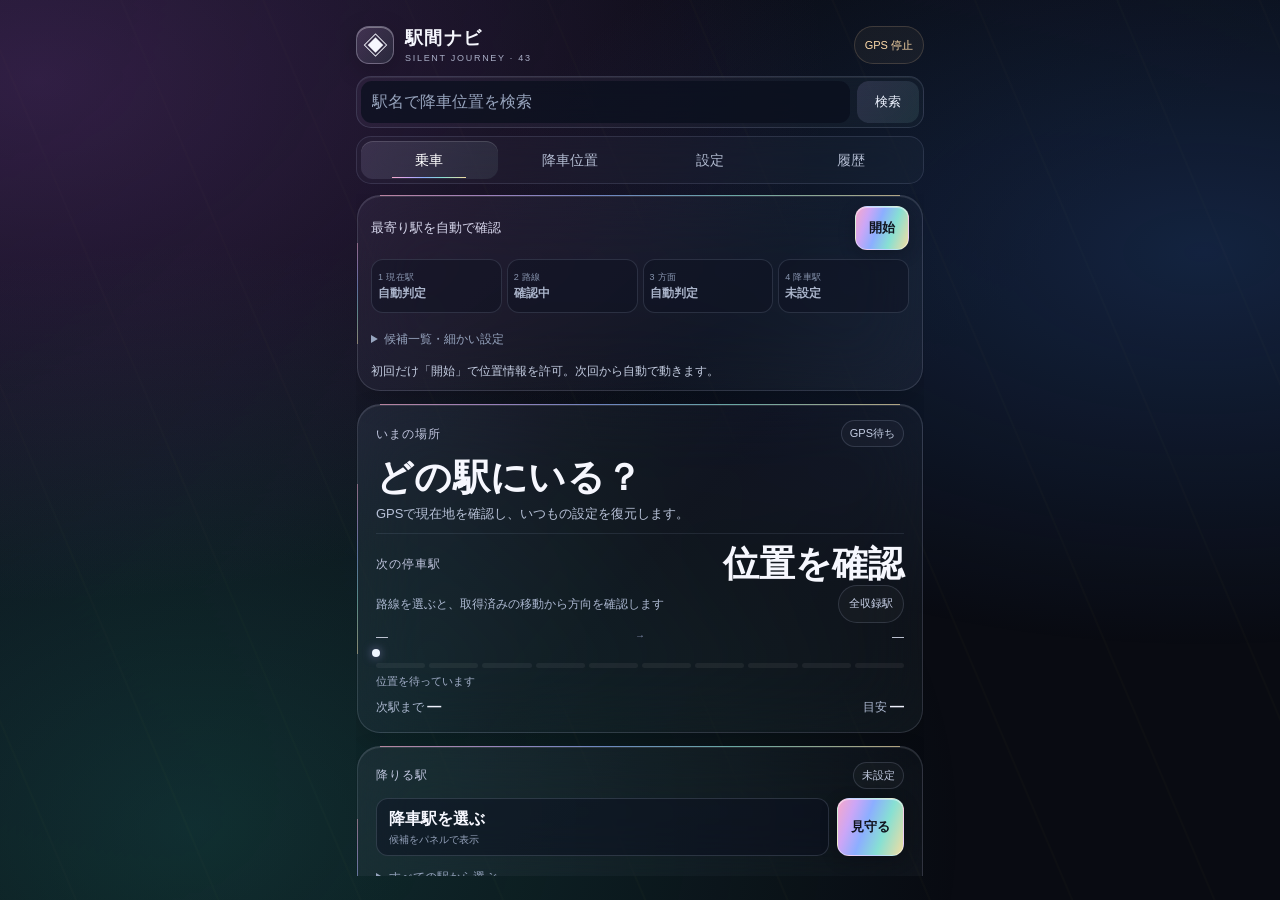
==== commit 7e81f8aa: "Add files via upload" ====
--- a/index.html
+++ b/index.html
@@ -39,8 +39,11 @@
 @keyframes gpsProgressSweep{0%{left:-38%}100%{left:104%}}
 @media (prefers-reduced-motion:reduce){.gps-progress-fill.pulse{animation-duration:2.7s}}
 
+
+.station-quick{position:relative;z-index:16;flex-shrink:0;margin:0 0 8px}.station-quick-form{display:grid;grid-template-columns:minmax(0,1fr) auto;gap:7px;padding:4px;border:1px solid #ced8ff24;border-radius:15px;background:linear-gradient(120deg,#d9caff0e,#a8eadb08);backdrop-filter:blur(24px);-webkit-backdrop-filter:blur(24px);box-shadow:inset 0 1px #fff1}.station-quick-form input{width:100%;min-width:0;min-height:42px;border:0;border-radius:11px;padding:8px 11px;color:#fff;background:#090e1db8;font-size:16px;-webkit-appearance:none;appearance:none}.station-quick-form input::placeholder{color:#97a4bd}.station-quick-submit{min-width:62px;min-height:42px;border:0;padding:7px 11px;font-size:13px;background:linear-gradient(125deg,#cdbbff22,#8ce4d319);color:#eef3ff}.station-quick-panel{position:absolute;top:calc(100% + 6px);left:0;right:0;z-index:25;max-height:min(48vh,390px);overflow:auto;padding:12px;border:1px solid #d5ddff3d;border-radius:16px;background:linear-gradient(145deg,#171a2df5,#10242af2);backdrop-filter:blur(30px) saturate(150%);-webkit-backdrop-filter:blur(30px) saturate(150%);box-shadow:0 18px 50px #0009,inset 0 1px #ffffff1d}.station-quick-panel .field{margin:7px 0 4px}.station-quick-panel select{background:#0a1020e8}.station-quick-meta{display:flex;align-items:center;justify-content:space-between;gap:10px;font-size:12px;color:#c1cce1}.station-quick-close{min-height:30px;padding:3px 9px;border-radius:10px;font-size:11px}.station-quick-hint{margin:7px 1px 0;font-size:11px;line-height:1.45;color:#aebbd1}.station-quick-direction-ready select{border-color:#a7e8d865;box-shadow:0 0 0 1px #8edbcf1c}.large .station-quick-form input{font-size:18px}.large .station-quick-panel{font-size:16px}
 </style></head><body><main>
-<header><div class="brand"><span class="brandIcon" aria-hidden="true">◈</span><div><h1>駅間ナビ</h1><small>SILENT JOURNEY · 42</small></div></div><button id="gpsState" class="chip" aria-label="GPSの状態と設定案内">GPS 未開始</button></header>
+<header><div class="brand"><span class="brandIcon" aria-hidden="true">◈</span><div><h1>駅間ナビ</h1><small>SILENT JOURNEY · 43</small></div></div><button id="gpsState" class="chip" aria-label="GPSの状態と設定案内">GPS 未開始</button></header>
+<section id="stationQuick" class="station-quick" aria-label="駅名から降車位置を検索"><form id="stationQuickForm" class="station-quick-form" role="search"><label class="sr-only" for="stationQuickInput">駅名で降車位置を検索</label><input id="stationQuickInput" type="search" inputmode="search" enterkeyhint="search" autocomplete="off" autocorrect="off" autocapitalize="none" spellcheck="false" placeholder="駅名で降車位置を検索"><button id="stationQuickSubmit" class="station-quick-submit" type="submit">検索</button></form><div id="stationQuickPanel" class="station-quick-panel" hidden><div class="station-quick-meta"><span id="stationQuickCount">駅名を入力してください</span><button id="stationQuickClose" class="ghost station-quick-close" type="button">閉じる</button></div><label class="field" for="stationQuickResult">駅・路線<select id="stationQuickResult"><option value="">候補を選択</option></select></label><label id="stationQuickDirectionField" class="field" for="stationQuickDirection" hidden>方面<select id="stationQuickDirection"><option value="">方面を選択</option></select></label><p id="stationQuickHint" class="station-quick-hint">駅と路線を選び、方面を選ぶと降車位置をすぐ表示します。</p></div></section>
 <nav class="tabs" role="tablist" aria-label="画面切替"><button id="tabRide" role="tab" aria-controls="panelRide" aria-selected="true">乗車</button><button id="tabGuide" role="tab" aria-controls="panelGuide" aria-selected="false">降車位置</button><button id="tabSettings" role="tab" aria-controls="panelSettings" aria-selected="false">設定</button><button id="tabHistory" role="tab" aria-controls="panelHistory" aria-selected="false">履歴</button></nav>
 <aside id="alarmBanner" class="alarm-banner" role="status" aria-live="assertive" hidden><strong id="alarmTitle"></strong><p id="alarmBody"></p><button id="ackBtn" class="primary full">確認しました</button></aside>
 <div id="panelRide" class="panel ride" role="tabpanel" aria-labelledby="tabRide">
@@ -1751,6 +1754,55 @@
  if(!sel.manual&&r.name.startsWith('JR ')&&GUIDE_MAPS[name])guideLink($('guideLinks'),'この駅の公式構内図',GUIDE_MAPS[name]);else if(records.some(x=>x.slug))guideLink($('guideLinks'),'公式構内図・設備情報','https://www.tokyometro.jp/station/'+records.find(x=>x.slug).slug+'/index.html');else if(r.id.startsWith('metro_'))guideLink($('guideLinks'),'東京メトロの公式駅案内','https://www.tokyometro.jp/station/');else if(!r.guideOnly&&r.name.startsWith('JR '))guideLink($('guideLinks'),'JR東日本の公式駅案内','https://www.jreast.co.jp/estation/');
  if(!records.length&&!links.length&&!routeLinks.length&&!dynLink)guideLink($('guideLinks'),'駅名・路線名で降車位置を調べる','https://www.google.com/search?q='+encodeURIComponent(name+' '+r.name.split('｜')[0]+' 上り 下り 階段 エレベーター 号車 ドア'));
 }
+
+let guideQuickMatches=[];
+function guideQuickNorm(v){return guideDynStationKey(String(v||'').normalize('NFKC').replace(/駅$/,'').trim())}
+function guideQuickRouteLabel(r){const parts=String(r?.name||'').split('｜'),base=parts[0]||r?.name||'',range=parts.slice(1).join('｜');const dup=ALL_GUIDE_ROUTES.some(x=>x!==r&&String(x?.name||'').split('｜')[0]===base);return dup&&range?`${base}（${range}）`:base}
+function guideQuickDirectionLabel(r,d){if(!r)return'';if(r.loop)return d>0?'外回り':'内回り';if(r.directionLabels?.length===2)return d>0?r.directionLabels[0]:r.directionLabels[1];return guideEndpointName(r,d)+'方面'}
+function guideQuickIndex(){
+ const out=[],seen=new Set();
+ for(const r of ALL_GUIDE_ROUTES){for(const name of guideStationNames(r)){const key=r.id+'\t'+name;if(seen.has(key))continue;seen.add(key);out.push({routeId:r.id,routeObj:r,station:name,stationKey:guideQuickNorm(name),routeLabel:guideQuickRouteLabel(r)})}}
+ return out;
+}
+const GUIDE_QUICK_INDEX=guideQuickIndex();
+function guideQuickClose(clear=false){const panel=$('stationQuickPanel');if(panel)panel.hidden=true;if(clear&&$('stationQuickInput'))$('stationQuickInput').blur()}
+function guideQuickPopulateDirections(match){
+ const field=$('stationQuickDirectionField'),sel=$('stationQuickDirection');sel.replaceChildren();option(sel,'','方面を選択');
+ for(const d of [1,-1])option(sel,String(d),guideQuickDirectionLabel(match.routeObj,d));
+ field.hidden=false;field.classList.add('station-quick-direction-ready');$('stationQuickHint').textContent='方面を選ぶと「降車位置」へ移動して、その駅の案内を表示します。';
+}
+function guideQuickSearch(force=false){
+ const input=$('stationQuickInput'),q=guideQuickNorm(input.value),panel=$('stationQuickPanel'),result=$('stationQuickResult'),field=$('stationQuickDirectionField');
+ field.hidden=true;field.classList.remove('station-quick-direction-ready');$('stationQuickDirection').replaceChildren();option($('stationQuickDirection'),'','方面を選択');guideQuickMatches=[];
+ if(!q){result.replaceChildren();option(result,'','駅名を入力してください');$('stationQuickCount').textContent='駅名を入力してください';$('stationQuickHint').textContent='例：横浜、新宿、日吉。駅名の一部でも検索できます。';panel.hidden=!force;return []}
+ let ranked=GUIDE_QUICK_INDEX.map(x=>{const k=x.stationKey;let score=99;if(k===q)score=0;else if(k.startsWith(q))score=1;else if(k.includes(q))score=2;return {...x,score}}).filter(x=>x.score<99);
+ if(ranked.some(x=>x.score===0))ranked=ranked.filter(x=>x.score===0);ranked.sort((a,b)=>a.score-b.score||a.station.length-b.station.length||a.station.localeCompare(b.station,'ja')||a.routeLabel.localeCompare(b.routeLabel,'ja'));
+ guideQuickMatches=ranked.slice(0,60);result.replaceChildren();
+ if(!guideQuickMatches.length){option(result,'','該当する駅・路線がありません');result.disabled=true;$('stationQuickCount').textContent='候補 0件';$('stationQuickHint').textContent='駅名を短くして検索してください。';panel.hidden=false;return []}
+ result.disabled=false;option(result,'',guideQuickMatches.length===1?'1件見つかりました':'候補を選択');
+ let lastStation='',group=null;guideQuickMatches.forEach((m,i)=>{if(m.station!==lastStation){group=document.createElement('optgroup');group.label=m.station;result.append(group);lastStation=m.station}const o=document.createElement('option');o.value=String(i);o.textContent=m.station+'｜'+m.routeLabel;group.append(o)});
+ const total=ranked.length;$('stationQuickCount').textContent=`候補 ${total}件${total>60?'（上位60件）':''}`;$('stationQuickHint').textContent='駅・路線を選ぶと、次に方面だけ選べます。';panel.hidden=false;
+ if(guideQuickMatches.length===1){result.value='0';guideQuickPopulateDirections(guideQuickMatches[0]);if(force)setTimeout(()=>$('stationQuickDirection')?.focus(),0)}else if(force)setTimeout(()=>result.focus(),0);
+ return guideQuickMatches;
+}
+function guideQuickApply(match,d){
+ if(!match||!d)return;const routeSel=$('guideBrowseRoute');if(!routeSel||![...routeSel.options].some(o=>o.value===match.routeId)){toast('この路線の降車位置ガイドを開けませんでした。');return}
+ routeSel.value=match.routeId;guideFillBrowseStations(match.station);$('guideBrowseStation').value=match.station;guideFillBrowseDirections();$('guideBrowseDirection').value=String(d);guideBrowseSave();guideRenderKey='';
+ $('stationQuickInput').value=match.station;guideQuickClose(true);$('tabGuide').click();guideSetMode('browse');guideRenderKey='';renderGuide();
+ requestAnimationFrame(()=>{const panel=$('panelGuide'),station=$('guideStation'),card=station?.closest('.card');if(panel&&card){const pr=panel.getBoundingClientRect(),cr=card.getBoundingClientRect();panel.scrollTop=Math.max(0,panel.scrollTop+cr.top-pr.top-4)}});
+}
+function setupStationQuickSearch(){
+ const form=$('stationQuickForm'),input=$('stationQuickInput'),result=$('stationQuickResult'),direction=$('stationQuickDirection');if(!form||!input||!result||!direction)return;
+ let timer=null;form.addEventListener('submit',e=>{e.preventDefault();clearTimeout(timer);guideQuickSearch(true)});
+ input.addEventListener('input',()=>{clearTimeout(timer);timer=setTimeout(()=>{if(input.value.trim())guideQuickSearch(false);else guideQuickClose(false)},140)});
+ input.addEventListener('search',()=>{clearTimeout(timer);if(input.value.trim())guideQuickSearch(true);else guideQuickClose(false)});
+ input.addEventListener('keydown',e=>{if(e.key==='Escape')guideQuickClose(false)});
+ result.addEventListener('change',()=>{if(result.value===''){$('stationQuickDirectionField').hidden=true;return}const i=Number(result.value);if(!Number.isInteger(i)||!guideQuickMatches[i]){$('stationQuickDirectionField').hidden=true;return}guideQuickPopulateDirections(guideQuickMatches[i]);setTimeout(()=>direction.focus(),0)});
+ direction.addEventListener('change',()=>{if(result.value===''||direction.value==='')return;const i=Number(result.value),d=Number(direction.value);if(!Number.isInteger(i)||!guideQuickMatches[i]||!d)return;guideQuickApply(guideQuickMatches[i],d)});
+ $('stationQuickClose').onclick=()=>guideQuickClose(false);for(const id of ['tabRide','tabGuide','tabSettings','tabHistory'])$(id)?.addEventListener('click',()=>guideQuickClose(false));
+ document.addEventListener('pointerdown',e=>{const root=$('stationQuick');if(root&&!root.contains(e.target))guideQuickClose(false)});
+}
+
 function setupGuide(){
  const saved=guideBrowseLoad(),routeSel=$('guideBrowseRoute');routeSel.replaceChildren();const nav=document.createElement('optgroup');nav.label='乗車ナビ対応路線';for(const r of ROUTES.filter(r=>r.id!=='custom')){const o=document.createElement('option');o.value=r.id;o.textContent=r.name;nav.append(o)}routeSel.append(nav);const extra=document.createElement('optgroup');extra.label='降車位置ガイド専用路線';for(const r of GUIDE_ONLY_ROUTES){const o=document.createElement('option');o.value=r.id;o.textContent=r.name;extra.append(o)}routeSel.append(extra);if(saved.routeId&&ALL_GUIDE_ROUTES.some(r=>r.id===saved.routeId))routeSel.value=saved.routeId;else routeSel.value=route.id;
  guideFillBrowseStations(saved.station);guideFillBrowseDirections();if(['-1','0','1'].includes(String(saved.direction)))$('guideBrowseDirection').value=String(saved.direction);
@@ -1759,6 +1811,6 @@
  $('facilityFilter').value=['all','elevator','stairs','escalator'].includes(config.facilityPreference)?config.facilityPreference:'all';$('facilityFilter').onchange=()=>{config.facilityPreference=$('facilityFilter').value;save();guideRenderKey='';renderGuide()};for(const id of ['guideLength','guidePlatform','guideExit'])$(id).onchange=()=>{guideRenderKey='';renderGuide()};const notes=Object.entries(config.platformNotes||{}).filter(([k,v])=>typeof v==='string'&&v.trim());$('legacyGuideNotes').hidden=!notes.length;for(const [key,value] of notes){const [id,d,...name]=key.split(':'),r=ROUTES.find(r=>r.id===id);const row=guideNode('div','facility');row.append(guideNode('strong','',name.join(':')+' · '+(r?.name||id)+' · '+(d==='1'?'路線順':'逆方向')),guideNode('p','',value));$('legacyGuideNoteList').append(row)}renderGuide();
 }
 
-ROUTES.forEach(r=>option($('route'),r.id,r.name));$('route').value=route.id;if([1000,3000,5000,10000,15000,30000,60000].includes(config.interval))$('interval').value=String(config.interval);$('textSize').value=config.textSize==='large'?'large':'normal';document.body.classList.toggle('large',config.textSize==='large');$('wakeToggle').checked=config.wake!==false;for(let i=0;i<10;i++){const e=document.createElement('span');e.className='seg';$('track').insertBefore(e,$('train'))}$('routeInventory').textContent=ROUTES.filter(r=>r.id!=='custom').map(r=>r.name).join(' ／ ');setRoute();renderHistory();for(const id of ['alertDistance','alertLead','timerMinutes']){if([...$(id).options].some(o=>o.value===String(config[id])))$(id).value=String(config[id]);}$('oneBefore').checked=config.oneBefore!==false;$('hapticToggle').checked=config.haptic!==false;$('repeatToggle').checked=config.repeat!==false;updateHapticStatus();setupOffline();setupAutomation();setup06();setupGuide();setInterval(()=>{if(document.visibilityState!=='visible')return;renderGpsProgress(Date.now());checkAlarm();if(running||demo){if(running)maintainGpsRecovery();kickAcquisition();const v=viewPosition(Date.now());render(!!v?.estimated!==displayedEstimate)}},1000);
+ROUTES.forEach(r=>option($('route'),r.id,r.name));$('route').value=route.id;if([1000,3000,5000,10000,15000,30000,60000].includes(config.interval))$('interval').value=String(config.interval);$('textSize').value=config.textSize==='large'?'large':'normal';document.body.classList.toggle('large',config.textSize==='large');$('wakeToggle').checked=config.wake!==false;for(let i=0;i<10;i++){const e=document.createElement('span');e.className='seg';$('track').insertBefore(e,$('train'))}$('routeInventory').textContent=ROUTES.filter(r=>r.id!=='custom').map(r=>r.name).join(' ／ ');setRoute();renderHistory();for(const id of ['alertDistance','alertLead','timerMinutes']){if([...$(id).options].some(o=>o.value===String(config[id])))$(id).value=String(config[id]);}$('oneBefore').checked=config.oneBefore!==false;$('hapticToggle').checked=config.haptic!==false;$('repeatToggle').checked=config.repeat!==false;updateHapticStatus();setupOffline();setupAutomation();setup06();setupGuide();setupStationQuickSearch();setInterval(()=>{if(document.visibilityState!=='visible')return;renderGpsProgress(Date.now());checkAlarm();if(running||demo){if(running)maintainGpsRecovery();kickAcquisition();const v=viewPosition(Date.now());render(!!v?.estimated!==displayedEstimate)}},1000);
 })();
 </script></body></html>
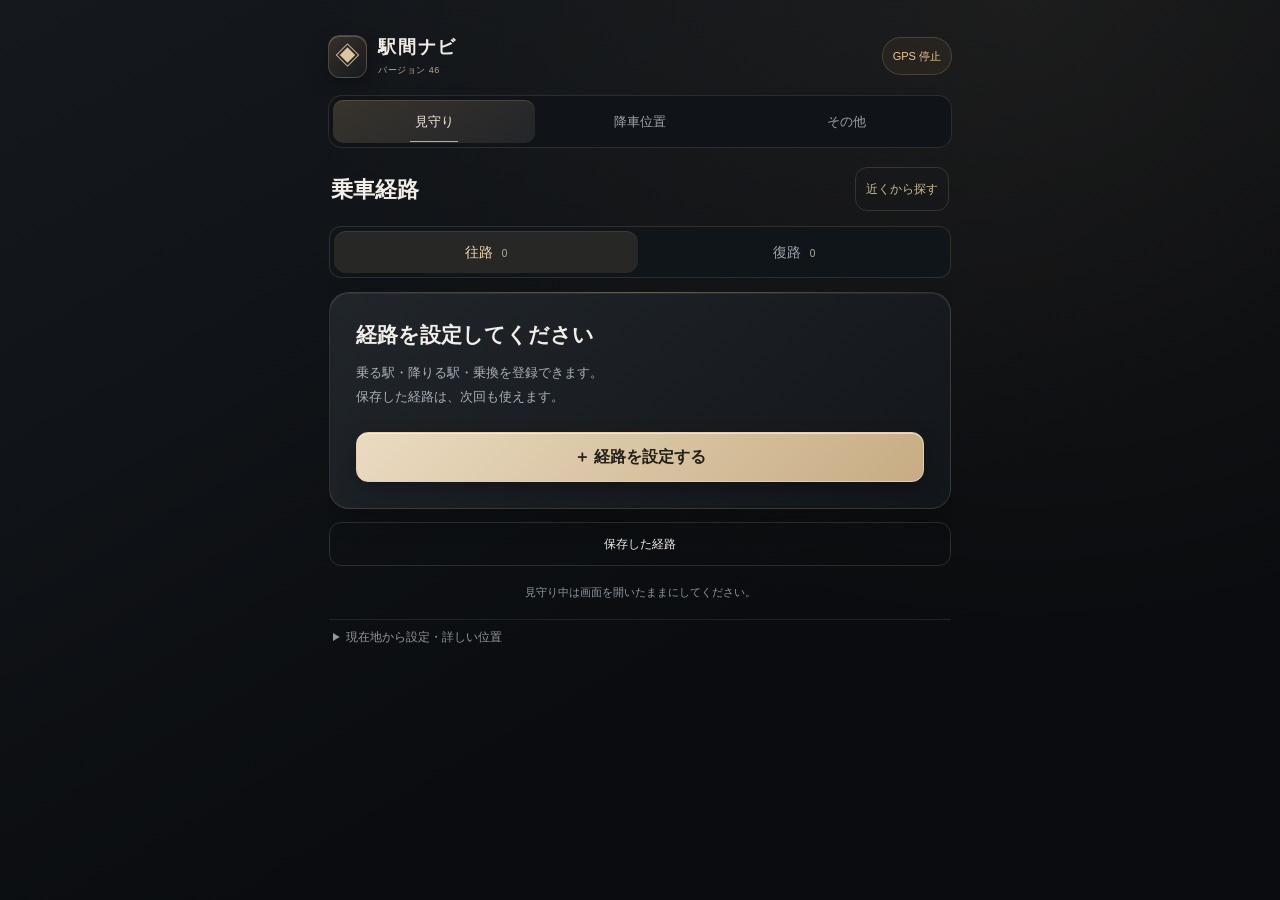
==== commit 553dfaba: "Add files via upload" ====
--- a/index.html
+++ b/index.html
@@ -41,29 +41,34 @@
 
 
 .station-quick{position:relative;z-index:16;flex-shrink:0;margin:0 0 8px}.station-quick-form{display:grid;grid-template-columns:minmax(0,1fr) auto;gap:7px;padding:4px;border:1px solid #ced8ff24;border-radius:15px;background:linear-gradient(120deg,#d9caff0e,#a8eadb08);backdrop-filter:blur(24px);-webkit-backdrop-filter:blur(24px);box-shadow:inset 0 1px #fff1}.station-quick-form input{width:100%;min-width:0;min-height:42px;border:0;border-radius:11px;padding:8px 11px;color:#fff;background:#090e1db8;font-size:16px;-webkit-appearance:none;appearance:none}.station-quick-form input::placeholder{color:#97a4bd}.station-quick-submit{min-width:62px;min-height:42px;border:0;padding:7px 11px;font-size:13px;background:linear-gradient(125deg,#cdbbff22,#8ce4d319);color:#eef3ff}.station-quick-panel{position:absolute;top:calc(100% + 6px);left:0;right:0;z-index:25;max-height:min(48vh,390px);overflow:auto;padding:12px;border:1px solid #d5ddff3d;border-radius:16px;background:linear-gradient(145deg,#171a2df5,#10242af2);backdrop-filter:blur(30px) saturate(150%);-webkit-backdrop-filter:blur(30px) saturate(150%);box-shadow:0 18px 50px #0009,inset 0 1px #ffffff1d}.station-quick-panel .field{margin:7px 0 4px}.station-quick-panel select{background:#0a1020e8}.station-quick-meta{display:flex;align-items:center;justify-content:space-between;gap:10px;font-size:12px;color:#c1cce1}.station-quick-close{min-height:30px;padding:3px 9px;border-radius:10px;font-size:11px}.station-quick-hint{margin:7px 1px 0;font-size:11px;line-height:1.45;color:#aebbd1}.station-quick-direction-ready select{border-color:#a7e8d865;box-shadow:0 0 0 1px #8edbcf1c}.large .station-quick-form input{font-size:18px}.large .station-quick-panel{font-size:16px}
-</style></head><body><main>
-<header><div class="brand"><span class="brandIcon" aria-hidden="true">◈</span><div><h1>駅間ナビ</h1><small>SILENT JOURNEY · 43</small></div></div><button id="gpsState" class="chip" aria-label="GPSの状態と設定案内">GPS 未開始</button></header>
-<section id="stationQuick" class="station-quick" aria-label="駅名から降車位置を検索"><form id="stationQuickForm" class="station-quick-form" role="search"><label class="sr-only" for="stationQuickInput">駅名で降車位置を検索</label><input id="stationQuickInput" type="search" inputmode="search" enterkeyhint="search" autocomplete="off" autocorrect="off" autocapitalize="none" spellcheck="false" placeholder="駅名で降車位置を検索"><button id="stationQuickSubmit" class="station-quick-submit" type="submit">検索</button></form><div id="stationQuickPanel" class="station-quick-panel" hidden><div class="station-quick-meta"><span id="stationQuickCount">駅名を入力してください</span><button id="stationQuickClose" class="ghost station-quick-close" type="button">閉じる</button></div><label class="field" for="stationQuickResult">駅・路線<select id="stationQuickResult"><option value="">候補を選択</option></select></label><label id="stationQuickDirectionField" class="field" for="stationQuickDirection" hidden>方面<select id="stationQuickDirection"><option value="">方面を選択</option></select></label><p id="stationQuickHint" class="station-quick-hint">駅と路線を選び、方面を選ぶと降車位置をすぐ表示します。</p></div></section>
-<nav class="tabs" role="tablist" aria-label="画面切替"><button id="tabRide" role="tab" aria-controls="panelRide" aria-selected="true">乗車</button><button id="tabGuide" role="tab" aria-controls="panelGuide" aria-selected="false">降車位置</button><button id="tabSettings" role="tab" aria-controls="panelSettings" aria-selected="false">設定</button><button id="tabHistory" role="tab" aria-controls="panelHistory" aria-selected="false">履歴</button></nav>
-<aside id="alarmBanner" class="alarm-banner" role="status" aria-live="assertive" hidden><strong id="alarmTitle"></strong><p id="alarmBody"></p><button id="ackBtn" class="primary full">確認しました</button></aside>
+</style><link rel="stylesheet" href="./journey.css?v=46.0"></head><body><main>
+<header><div class="brand"><span class="brandIcon" aria-hidden="true">◈</span><div><h1>駅間ナビ</h1><small>バージョン 46</small></div></div><button id="gpsState" class="chip" aria-label="GPSの状態と設定案内">GPS 未開始</button></header>
+
+<nav class="tabs" role="tablist" aria-label="画面切替"><button id="tabRide" role="tab" aria-controls="panelRide" aria-selected="true">見守り</button><button id="tabGuide" role="tab" aria-controls="panelGuide" aria-selected="false">降車位置</button><button id="tabSettings" role="tab" aria-controls="panelSettings" aria-selected="false">その他</button><button id="tabHistory" hidden role="tab" aria-controls="panelHistory" aria-selected="false">履歴</button></nav>
+<div id="journeyUpdate" class="update-note" hidden><span id="journeyUpdateText"></span><button id="journeyUpdateApply">更新する</button></div><div id="watchMini" class="watch-mini" hidden><span id="watchMiniText"></span><button id="watchMiniBack">見守りへ</button></div><aside id="alarmBanner" class="alarm-banner" role="status" aria-live="assertive" hidden><strong id="alarmTitle"></strong><p id="alarmBody"></p><button id="ackBtn" class="primary full">確認しました</button></aside>
 <div id="panelRide" class="panel ride" role="tabpanel" aria-labelledby="tabRide">
 <details id="gpsHelp" class="card gps-help" hidden><summary id="gpsHelpTitle">位置情報の設定を確認</summary><p id="gpsHelpReason" class="hint"></p><ol id="gpsApple"><li>iPhoneの「設定」→「プライバシーとセキュリティ」→「位置情報サービス」をオンにします。</li><li>同じ画面で「SafariのWebサイト」（ほかのブラウザならそのアプリ）の位置情報を許可し、「正確な位置情報」をオンにします。</li><li>Safariでこのサイトの位置情報を拒否した場合は、ページメニュー内のWebサイト設定も確認してください。</li></ol><ol id="gpsOther"><li>端末の設定で「位置情報」をオンにします。</li><li>ブラウザと、このWebサイトへの位置情報の利用を許可します。</li><li>この画面に戻り、GPSを再試行してください。</li></ol><p class="hint">このページから端末のGPSを直接オンにはできません。設定から戻ると再取得します。</p><a href="https://support.apple.com/ja-jp/guide/personal-safety/ips9bf20ad2f/web" target="_blank" rel="noopener noreferrer" class="hint">Appleの設定ガイド</a><div class="grid"><button id="gpsRetry" class="primary">GPSを再試行</button><button id="closeGpsHelp" class="ghost">閉じる</button></div></details>
+
+<section id="journeyHome"><div class="home-intro"><div><h2>乗車経路</h2><p id="homeNearby">保存した経路から開始できます</p></div><button id="homeLocate" class="home-locate">近くから探す</button></div><div id="journeyHomeTabs" class="preset-tabs" role="tablist" aria-label="往路と復路"></div><div id="journeyCandidates" role="tabpanel"></div><div class="home-actions"><button id="homeNew">＋ 新しい経路</button><button id="homeSaved">保存した経路</button></div><p class="home-footer">見守り中は画面を開いたままにしてください。</p></section>
+<section id="watchHero" class="card" hidden><div class="row"><span id="watchHeading" class="watch-heading">見守り中</span><span id="watchQuality" class="chip watch-quality">GPSを確認中</span></div><button id="watchGoal" class="watch-goal" aria-label="今回の降車駅・経路を変更"></button><div id="watchCount" class="watch-count textual">現在地を確認中</div><div id="watchNextRow" class="watch-next"><span>次の停車駅</span><strong id="watchNext">—</strong></div><div id="watchSegment" class="watch-segment"><div class="segment-stations"><span id="segmentFrom">—</span><span aria-hidden="true">→</span><span id="segmentTo">—</span></div><div id="segmentTrack" class="segment-track" role="progressbar" aria-label="次の停車駅までの位置" aria-valuemin="0" aria-valuemax="100"><span class="segment-piece" aria-hidden="true"></span><span class="segment-piece" aria-hidden="true"></span><span class="segment-piece" aria-hidden="true"></span><span class="segment-piece" aria-hidden="true"></span><span class="segment-piece" aria-hidden="true"></span><span class="segment-piece" aria-hidden="true"></span><span class="segment-piece" aria-hidden="true"></span><span class="segment-piece" aria-hidden="true"></span><span class="segment-piece" aria-hidden="true"></span><span class="segment-piece" aria-hidden="true"></span><span id="segmentMarker" class="segment-marker" aria-hidden="true" hidden></span></div><p id="segmentNote" class="segment-note">位置を確認しています</p></div><p id="watchRoute" class="watch-route"></p><p id="watchEta" class="watch-eta"></p><div class="watch-progress"><span id="watchProgressFill"></span></div><p id="watchFinal" class="watch-final" hidden></p><div id="watchPositionNote" class="watch-recovery" role="status"></div><div id="watchTransfer" class="watch-transfer" hidden><strong id="watchTransferTitle"></strong><p id="watchTransferDetail"></p><button id="watchTransferStart" class="primary"></button></div><div class="watch-actions"><button id="watchGuide" class="watch-guide">この駅の降車位置 ↗</button><button id="watchMore" aria-label="見守りの操作">•••</button></div><div class="watch-status-foot"><span id="watchPower">通常の見守り</span><span id="watchWake">画面保持 未取得</span><span>音は鳴りません</span></div><button id="watchReset" class="watch-reset ghost">今回の設定を全解除</button></section>
+<details id="advancedRide" class="advanced-ride"><summary>現在地から設定・詳しい位置</summary>
 <section class="card route-card journey-card"><div class="row"><span id="nearestLabel" class="nearest">最寄駅を取得すると路線を絞ります</span><button id="startBtn" class="small primary">開始</button></div><nav id="journeyCrumbs" class="journey-crumbs" aria-label="乗車設定"><button id="journeyStepStation" class="journey-step waiting" type="button" data-step="station"><small>1 現在駅</small><strong id="journeyStationValue">自動判定</strong></button><button id="journeyStepRoute" class="journey-step waiting" type="button" data-step="route"><small>2 路線</small><strong id="journeyRouteValue">確認中</strong></button><button id="journeyStepDirection" class="journey-step waiting" type="button" data-step="direction"><small>3 方面</small><strong id="journeyDirectionValue">自動判定</strong></button><button id="journeyStepGoal" class="journey-step waiting" type="button" data-step="goal"><small>4 降車駅</small><strong id="journeyGoalValue">未設定</strong></button></nav><div id="journeyPanel" class="journey-panel" hidden><div class="journey-panel-head"><strong id="journeyTitle">選択</strong><button id="journeyClose" class="chip" type="button">閉じる</button></div><p id="journeyHint" class="hint"></p><div id="journeyChoices" class="candidate-grid"></div><button id="journeyAll" type="button" class="full ghost small" hidden></button></div><details class="journey-advanced"><summary>候補一覧・細かい設定</summary><label for="route" class="field">路線</label><select id="route"></select><div class="row"><span id="activeRoute" class="routeName"></span><span id="routeMode" class="mini"></span></div></details><div id="routePrompt" class="route-prompt legacy-route-prompt" hidden><p id="routePromptText" class="hint"></p><div id="routeCandidates" class="candidate-grid"></div><p id="routeMore" class="mini" hidden></p></div><div id="status" class="status" role="status" aria-live="polite"></div><div id="gpsProgress" class="gps-progress-panel" role="status" aria-live="polite" hidden><div class="gps-progress-head"><strong id="gpsProgressLabel">GPS確認中</strong><span id="gpsProgressPct" class="gps-progress-pct">0%</span></div><div id="gpsProgressTrack" class="gps-progress-track" role="progressbar" aria-label="GPS確認の進捗" aria-valuemin="0" aria-valuemax="100" aria-valuenow="0"><span id="gpsProgressFill" class="gps-progress-fill"></span></div><div class="gps-progress-meta"><span id="gpsProgressDetail"></span><span id="gpsProgressRemain" class="gps-progress-remain"></span></div></div></section>
 <section id="currentCard" class="card hero rainbow"><div class="row"><span class="eyebrow" id="currentLabel">いまの場所</span><span id="currentBadge" class="chip">GPS待ち</span></div><div class="current-name" id="currentName">どの駅にいる？</div><p class="current-note" id="currentNote">「開始」で現在地を確認します。</p><div class="next-block"><div class="eyebrow" id="nextLabel">次の停車駅</div><div class="next" id="nextName">—</div></div><div class="row"><p id="directionText" class="routeName"></p><button id="serviceBadge" class="chip" aria-label="停車パターンを変更">全収録駅</button></div><div class="track-wrap"><div class="stations"><span id="prevName">—</span><small>→</small><span id="routeNext">—</span></div><div id="track" class="track"><span id="train" class="train"></span></div><div id="progressText" class="progress">位置を待っています</div></div><div class="inline-metrics"><span>次駅まで <b id="remaining">—</b></span><span>目安 <b id="eta">—</b></span></div></section>
-<section class="card goal-card rainbow"><div class="row"><span class="eyebrow">降りる駅</span><span id="alarmState" class="chip">未設定</span></div><div class="goal-control"><button id="goalPickerBtn" class="goal-picker" type="button"><strong id="goalPickerName">降車駅を選ぶ</strong><small>候補をパネルで表示</small></button><button id="armBtn" class="primary small">見守り開始</button></div><details id="goalAllDetails" class="goal-all"><summary>すべての駅から選ぶ</summary><label for="alarmTarget" class="sr-only">降りる駅</label><select id="alarmTarget"></select></details><div class="row goal-line"><strong id="goalName">駅を選択</strong><span id="goalCount">—</span></div><p id="goalEta" class="hint"></p><div class="goal-progress" role="progressbar" aria-label="降車駅までの進捗" aria-valuemin="0" aria-valuemax="100" aria-valuenow="0" id="goalProgress"><span id="goalFill"></span></div><p id="memoryLabel" class="mini">方向別に自動保存します</p><p id="goalNote" class="hint"></p><button id="openGuide" class="guide-entry">降車位置ガイドを見る</button></section>
+<section class="card goal-card rainbow"><div class="row"><span class="eyebrow">降りる駅</span><span id="alarmState" class="chip">未設定</span></div><div class="goal-control"><button id="goalPickerBtn" class="goal-picker" type="button"><strong id="goalPickerName">降車駅を選ぶ</strong><small>候補をパネルで表示</small></button><button id="armBtn" class="primary small">見守り開始</button></div><details id="goalAllDetails" class="goal-all"><summary>すべての駅から選ぶ</summary><label for="alarmTarget" class="sr-only">降りる駅</label><select id="alarmTarget"></select></details><div class="row goal-line"><strong id="goalName">駅を選択</strong><span id="goalCount">—</span></div><p id="goalEta" class="hint"></p><div class="goal-progress" role="progressbar" aria-label="降車駅までの進捗" aria-valuemin="0" aria-valuemax="100" aria-valuenow="0" id="goalProgress"><span id="goalFill"></span></div><p id="memoryLabel" class="mini">方向別に自動保存します</p><p id="goalNote" class="hint"></p><button id="openGuide" class="guide-entry">降車位置ガイドを見る</button></section></details>
 </div>
 <div id="panelGuide" class="panel" role="tabpanel" aria-labelledby="tabGuide" hidden>
-<section class="card guide-mode-card"><h2>降車位置ガイド</h2><p class="hint">乗車中の降車駅を自動で見るか、駅と方面を選んで直接調べられます。</p><div class="guide-mode-switch" role="group" aria-label="降車位置ガイドの使い方"><button id="guideModeRide" type="button" aria-pressed="true">乗車中の降車駅</button><button id="guideModeBrowse" type="button" aria-pressed="false">駅から探す</button></div><div id="guideBrowseControls" hidden><label class="field">路線<select id="guideBrowseRoute"></select></label><div class="grid"><label class="field">駅<select id="guideBrowseStation"></select></label><label class="field">方面<select id="guideBrowseDirection"><option value="0">両方向を見る</option></select></label></div><p class="mini">GPSや乗車設定は不要です。駅と方面だけで降車位置を確認できます。</p></div></section>
-<section class="card rainbow"><div class="row"><span class="guide-count">降車位置・設備に近い号車</span><span id="guideState" class="chip"></span></div><h2 id="guideStation" class="guide-subtitle">降りる駅を選択</h2><p id="guideContext" class="hint"></p><button id="chooseGuideStation" class="small ghost">乗車画面で降車駅を変更</button><div id="guideFilters"><label for="facilityFilter" class="field">近くで降りたい設備</label><select id="facilityFilter"><option value="all">階段・エレベーター・エスカレーター</option><option value="elevator">エレベーター</option><option value="stairs">階段</option><option value="escalator">エスカレーター</option></select><label id="guideExitField" class="field">改札・乗換先<select id="guideExit"><option value="all">すべて</option></select></label><details class="guide-refine"><summary>編成・到着ホームで絞る</summary><div class="grid"><label class="field">編成<select id="guideLength"><option value="all">編成不明</option></select></label><label class="field">到着ホーム<select id="guidePlatform"><option value="all">ホーム不明</option></select></label></div><p class="mini">分からない場合は選択不要です。乗車のたびに条件が変わるため、この絞り込みは次回に持ち越しません。</p></details></div><p id="guideStatus" class="hint" role="status"></p></section>
+<section id="stationQuick" class="card station-quick" aria-labelledby="stationQuickTitle"><h2 id="stationQuickTitle">駅名で降車位置を検索</h2><p class="station-quick-description">駅名を入力し、路線・方面を選んでください。</p><form id="stationQuickForm" class="station-quick-form" role="search"><label class="sr-only" for="stationQuickInput">駅名で降車位置を検索</label><input id="stationQuickInput" type="search" inputmode="search" enterkeyhint="search" autocomplete="off" autocorrect="off" autocapitalize="none" spellcheck="false" placeholder="例：新宿、横浜" aria-controls="stationQuickPanel" aria-expanded="false"><button id="stationQuickClear" type="button" class="quick-clear" aria-label="検索文字を消す">×</button><button id="stationQuickSubmit" class="station-quick-submit primary" type="submit">検索</button></form><div id="stationQuickPanel" class="station-quick-panel" hidden><div class="station-quick-meta"><span id="stationQuickCount" role="status" aria-live="polite">駅名を入力してください</span><button id="stationQuickClose" class="ghost station-quick-close" type="button">閉じる</button></div><div id="stationQuickCards"></div><div hidden><label class="field" for="stationQuickResult">駅・路線<select id="stationQuickResult"><option value="">候補を選択</option></select></label><label id="stationQuickDirectionField" class="field" for="stationQuickDirection" hidden>方面<select id="stationQuickDirection"><option value="">方面を選択</option></select></label></div><p id="stationQuickHint" class="station-quick-hint">駅と路線を選び、方面を選ぶと降車位置をすぐ表示します。</p></div></section>
+<section class="card guide-mode-card"><h2 class="guide-method-heading">表示する駅</h2><div class="guide-mode-switch" role="group" aria-label="降車位置ガイドの使い方"><button id="guideModeRide" type="button" aria-pressed="true">乗車中の降車駅</button><button id="guideModeBrowse" type="button" aria-pressed="false">駅から探す</button></div><div id="guideBrowseControls" hidden><details id="guideBrowseDetails"><summary>路線・駅・方面を一覧から選ぶ</summary><label class="field">路線<select id="guideBrowseRoute"></select></label><div class="grid"><label class="field">駅<select id="guideBrowseStation"></select></label><label class="field">方面<select id="guideBrowseDirection"><option value="0">両方向を見る</option></select></label></div><p class="mini">GPSや乗車設定は不要です。</p></details></div></section>
+<section class="card rainbow"><div class="row"><span class="guide-count">降車位置・設備に近い号車</span><span id="guideState" class="chip"></span></div><h2 id="guideStation" class="guide-subtitle">降りる駅を選択</h2><p id="guideContext" class="hint"></p><button id="chooseGuideStation" class="small ghost">乗車画面で降車駅を変更</button><p id="guideTripContext" class="guide-mode-note hint" hidden></p><div class="facility-chips" role="group" aria-label="設備を絞る"><button data-facility="all" aria-pressed="true">すべて</button><button data-facility="elevator" aria-pressed="false" aria-label="エレベーターのみ">EV</button><button data-facility="escalator" aria-pressed="false">エスカレーター</button><button data-facility="stairs" aria-pressed="false">階段</button></div><div id="guideFilters"><label for="facilityFilter" class="field">近くで降りたい設備</label><select id="facilityFilter"><option value="all">階段・エレベーター・エスカレーター</option><option value="elevator">エレベーター</option><option value="stairs">階段</option><option value="escalator">エスカレーター</option></select><label id="guideExitField" class="field">改札・乗換先<select id="guideExit"><option value="all">すべて</option></select></label><details class="guide-refine"><summary>編成・到着ホームで絞る</summary><div class="grid"><label class="field">編成<select id="guideLength"><option value="all">編成不明</option></select></label><label class="field">到着ホーム<select id="guidePlatform"><option value="all">ホーム不明</option></select></label></div><p class="mini">分からない場合は選択不要です。乗車のたびに条件が変わるため、この絞り込みは次回に持ち越しません。</p></details></div><p id="guideStatus" class="hint" role="status"></p></section>
 <div id="guideCases"></div><div id="guideDynamic"></div><section class="card"><div id="guideLinks" class="guide-links"></div><p class="mini"><a href="./station_coverage_report.txt" download>収録状況メモ</a> · <a href="./station_support.json" download>全駅の対応true/false JSON</a></p><p id="guideCaution" class="mini"></p><p class="mini">内蔵データはオフライン表示。オンライン案内は初回取得時に通信し、成功後は同じ駅の結果を端末にキャッシュします。</p></section></div>
 <div id="panelSettings" class="panel" role="tabpanel" aria-labelledby="tabSettings" hidden>
-<section class="card rainbow"><h2>いつもの通勤を自動で</h2><label class="toggle">次回からGPSを自動開始<input id="autoStart" type="checkbox" checked></label><label class="toggle">降車駅を復元して見守りを自動開始<input id="autoGuard" type="checkbox" checked></label><p class="hint">位置情報が許可済みなら、開くだけで開始します。初回だけ「開始」で許可してください。路線・方向・降車駅・見守りの順に自動で進みます。</p><label><span class="field">進行方向</span><select id="direction"><option value="auto">自動で判定</option><option value="1">路線順</option><option value="-1">逆方向</option></select></label><div class="grid"><label><span class="field">画面の更新間隔</span><select id="interval"><option value="1000">1秒</option><option value="3000">3秒</option><option value="5000" selected>5秒</option><option value="10000">10秒</option><option value="15000">15秒</option><option value="30000">30秒</option><option value="60000">60秒</option></select></label><label><span class="field">文字サイズ</span><select id="textSize"><option value="normal">標準</option><option value="large">大きめ</option></select></label></div><div id="wakeOptions"><label class="toggle">追跡中の画面スリープを防ぐ<input id="wakeToggle" type="checkbox" checked></label><span id="wakeState" class="chip">画面保持 未開始</span></div><p class="hint">画面を閉じた間はGPSの取得を休止し、戻ったら再開します。iPhoneは画面を開いてご利用ください。</p></section>
-<section class="card"><h2>降車のお知らせ</h2><div class="grid"><label><span class="field">距離</span><select id="alertDistance"><option value="300">300 m以内</option><option value="500">500 m以内</option><option value="1000" selected>1 km以内</option><option value="1500">1.5 km以内</option></select></label><label><span class="field">到着の目安</span><select id="alertLead"><option value="60">1分以内</option><option value="120" selected>2分以内</option><option value="180">3分以内</option><option value="300">5分以内</option></select></label></div><label class="toggle">1駅前に停車した時も知らせる<input id="oneBefore" type="checkbox" checked></label><div id="hapticOptions" hidden><label class="toggle">バイブを使う<input id="hapticToggle" type="checkbox" checked></label><label class="toggle">未確認なら20秒おきに再通知（最大3回）<input id="repeatToggle" type="checkbox" checked></label><button id="hapticTest" class="full ghost">バイブを試す</button><p id="hapticStatus" class="hint"></p></div><label><span class="field">時間でも確認する（画面表示中のみ）</span><select id="timerMinutes"><option value="0">使わない</option><option value="3">3分後</option><option value="5">5分後</option><option value="10">10分後</option><option value="15">15分後</option><option value="20">20分後</option><option value="30">30分後</option><option value="60">60分後</option></select></label></section>
+<div class="settings-menu"><button aria-pressed="true">設定</button><button id="openHistory" aria-pressed="false">乗車の記録</button></div><section class="card"><h2>保存した経路</h2><button id="settingsPresets" class="full ghost">経路の管理・書き出し</button></section><section class="card rainbow"><h2>見守りの設定</h2><label class="toggle">自動で省電力にする<input id="journeyEco" type="checkbox" checked></label><p class="hint">遠い区間では処理を抑え、降車駅が近いときや位置が不確かなときは通常に戻します。</p><label class="toggle">起動時に近くの駅から候補を探す<input id="autoStart" type="checkbox" checked></label><label hidden><input id="autoGuard" type="checkbox">旧版の自動見守り</label><p class="hint">許可済みの場合は現在地を一度確認し、候補を表示します。見守りは「開始」を押すと始まります。</p><label><span class="field">進行方向</span><select id="direction"><option value="auto">自動で判定</option><option value="1">路線順</option><option value="-1">逆方向</option></select></label><div class="grid"><label><span class="field">画面の更新間隔</span><select id="interval"><option value="1000">1秒</option><option value="3000">3秒</option><option value="5000" selected>5秒</option><option value="10000">10秒</option><option value="15000">15秒</option><option value="30000">30秒</option><option value="60000">60秒</option></select></label><label><span class="field">文字サイズ</span><select id="textSize"><option value="normal">標準</option><option value="large">大きめ</option></select></label></div><div id="wakeOptions"><label class="toggle">追跡中の画面スリープを防ぐ<input id="wakeToggle" type="checkbox" checked></label><span id="wakeState" class="chip">画面保持 未開始</span></div><p class="hint">画面を閉じた間はGPSの取得を休止し、戻ったら再開します。iPhoneは画面を開いてご利用ください。</p></section>
+<section class="card"><h2>降車のお知らせ</h2><div class="grid"><label><span class="field">距離</span><select id="alertDistance"><option value="300">300 m以内</option><option value="500">500 m以内</option><option value="1000" selected>1 km以内</option><option value="1500">1.5 km以内</option></select></label><label><span class="field">到着の目安</span><select id="alertLead"><option value="60">1分以内</option><option value="120" selected>2分以内</option><option value="180">3分以内</option><option value="300">5分以内</option></select></label></div><label class="toggle">1駅前に停車した時も知らせる<input id="oneBefore" type="checkbox" checked></label><div id="hapticOptions" hidden><label class="toggle">バイブを使う<input id="hapticToggle" type="checkbox" checked></label><label class="toggle">未確認なら20秒おきに再通知（最大3回）<input id="repeatToggle" type="checkbox" checked></label><button id="hapticTest" class="full ghost">バイブを試す</button></div><p id="hapticStatus" class="hint" role="status"></p><button id="notificationHelp" class="full ghost">iPhoneの通知・振動の設定</button><label><span class="field">時間でも確認する（画面表示中のみ）</span><select id="timerMinutes"><option value="0">使わない</option><option value="3">3分後</option><option value="5">5分後</option><option value="10">10分後</option><option value="15">15分後</option><option value="20">20分後</option><option value="30">30分後</option><option value="60">60分後</option></select></label></section>
 <section class="card"><h2>路線・停車駅を補正</h2><label for="service" class="field">列車の停車パターン</label><select id="service"></select><p id="serviceNote" class="hint"></p><p id="coverage" class="hint"></p><label class="toggle">候補を絞らず全路線から選ぶ<input id="showAllRoutes" type="checkbox"></label><p class="hint">通常は現在地と移動経路に合う路線だけを表示します。停車駅・移動経路と合わなくなった自動選択は見直します。手動選択と矛盾する場合は選び直しを促します。</p><details><summary>列車の行先・停車駅</summary><label><span class="field">列車の最後の停車駅</span><select id="destination" disabled></select></label><p class="hint" id="destinationHint"></p><p class="hint">快速・急行などは通過駅のチェックを外してください。列車種別はGPSだけでは判定できません。</p><button id="allStops" class="full ghost">全駅を停車駅にする</button><div id="stops" class="stoplist"></div></details><details><summary>現在駅を手動で補正</summary><label><span class="field">現在いる駅</span><select id="manualStation"></select></label><div class="grid"><button id="manualBtn">この駅に到着</button><button id="reverseBtn">方向を反転</button></div></details><details><summary>独自の駅リスト・座標</summary><p class="hint">1行に「駅名,緯度,経度」。保存すると独自路線になります。</p><textarea id="stationsInput" spellcheck="false" aria-label="駅座標"></textarea><button id="saveStationsBtn" class="full">独自路線として保存</button></details></section>
-<section class="card" id="legacyGuideNotes" hidden><details><summary>旧版で保存した自分用メモ</summary><p class="mini">過去に入力した内容を保管しています。調査済みの降車案内とは別の記録です。</p><div id="legacyGuideNoteList"></div></details></section><section class="card"><h2>動作状況</h2><button id="gpsHelpBtn" class="full ghost">GPS・位置情報の設定案内</button><div class="chips"><span id="netState" class="chip"></span><span id="modeState" class="chip"></span></div><div class="metrics"><div class="metric"><span>速度 km/h</span><b id="speed">—</b></div><div class="metric"><span>GPS精度</span><b id="accuracy">—</b></div></div><p id="updated" class="hint"></p><p id="offlineStatus" class="hint"></p><details><summary>デモで試す</summary><div class="grid"><button id="demoBtn">デモを開始</button><button id="outageBtn" disabled>デモでGPS途絶</button></div><p class="hint">デモ中は履歴を保存せず、バイブも動かしません。</p></details><details><summary>使い方・収録範囲・制約</summary><p class="hint">駅の概略座標を結んだ線から位置を推定します。ホーム位置や線路のカーブは再現していません。地下などでGPSが得られない場合は自動判定できません。</p><p class="hint">収録区間外の直通先は自動切替しません。位置・到着時刻は目安です。実際の車内案内を確認してください。</p><p id="routeInventory" class="hint"></p><p class="hint">停車パターン：東横線・みなとみらい線・田園都市線・目黒線の通常パターンを用意。列車の種別は自動確定しません。選択したパターンは路線別に保存します。<a href="https://www.tokyu.co.jp/railway/map/" target="_blank" rel="noopener noreferrer">公式路線図</a>で確認できます。</p><p class="hint">GPS途絶時は速度と途中停車（各30秒）を仮定し、最大5分進みます。駅で停止中に途絶した場合は35秒後の発車を仮定します。推定だけで到着・通過を確定しません。</p><p class="hint">設定はブラウザ内に保存します。プライベートブラウズやサイトデータ削除では消えることがあります。位置情報を外部送信しません。駅データは内蔵し、外部地図や運行情報を連続取得しません。</p><p class="hint">Safariの共有メニューから「ホーム画面に追加」できます。バックグラウンドGPSが有効になるわけではありません。このWebアプリだけで、画面をロックしたまま寝過ごしを防ぐことはできません。</p><p class="hint"><a href="https://www.w3.org/TR/geolocation/">GPSの仕様</a>・<a href="https://w3c.github.io/vibration/reports/implementation.html">バイブの対応</a>。路線確認：<a href="https://www.jreast.co.jp/map/">JR東日本</a>・<a href="https://www.tokyometro.jp/station/">東京メトロ</a></p></details><button id="forgetCommute" class="full ghost">保存した降車駅を消す</button></section>
+<section class="card" id="legacyGuideNotes" hidden><details><summary>旧版で保存した自分用メモ</summary><p class="mini">過去に入力した内容を保管しています。調査済みの降車案内とは別の記録です。</p><div id="legacyGuideNoteList"></div></details></section><section class="card"><h2>動作状況</h2><button id="copyDiagnostics" class="full ghost">動作状況をコピー</button><button id="gpsHelpBtn" class="full ghost">GPS・位置情報の設定案内</button><div class="chips"><span id="netState" class="chip"></span><span id="modeState" class="chip"></span></div><div class="metrics"><div class="metric"><span>速度 km/h</span><b id="speed">—</b></div><div class="metric"><span>GPS精度</span><b id="accuracy">—</b></div></div><p id="updated" class="hint"></p><p id="offlineStatus" class="hint"></p><details><summary>デモで試す</summary><div class="grid"><button id="demoBtn">デモを開始</button><button id="outageBtn" disabled>デモでGPS途絶</button></div><p class="hint">デモ中は履歴を保存せず、バイブも動かしません。</p></details><details><summary>使い方・収録範囲・制約</summary><p class="hint">駅の概略座標を結んだ線から位置を推定します。ホーム位置や線路のカーブは再現していません。地下などでGPSが得られない場合は自動判定できません。</p><p class="hint">収録区間外の直通先は自動切替しません。位置・到着時刻は目安です。実際の車内案内を確認してください。</p><p id="routeInventory" class="hint"></p><p class="hint">停車パターン：東横線・みなとみらい線・田園都市線・目黒線の通常パターンを用意。列車の種別は自動確定しません。選択したパターンは路線別に保存します。<a href="https://www.tokyu.co.jp/railway/map/" target="_blank" rel="noopener noreferrer">公式路線図</a>で確認できます。</p><p class="hint">GPS途絶時は速度と途中停車（各30秒）を仮定し、最大5分進みます。駅で停止中に途絶した場合は35秒後の発車を仮定します。推定だけで到着・通過を確定しません。</p><p class="hint">設定はブラウザ内に保存します。プライベートブラウズやサイトデータ削除では消えることがあります。位置情報を外部送信しません。駅データは内蔵し、外部地図や運行情報を連続取得しません。</p><p class="hint">Safariの共有メニューから「ホーム画面に追加」できます。バックグラウンドGPSが有効になるわけではありません。このWebアプリだけで、画面をロックしたまま寝過ごしを防ぐことはできません。</p><p class="hint"><a href="https://www.w3.org/TR/geolocation/">GPSの仕様</a>・<a href="https://w3c.github.io/vibration/reports/implementation.html">バイブの対応</a>。路線確認：<a href="https://www.jreast.co.jp/map/">JR東日本</a>・<a href="https://www.tokyometro.jp/station/">東京メトロ</a></p></details><button id="forgetCommute" class="full ghost">保存した降車駅を消す</button></section>
 </div>
-<div id="panelHistory" class="panel" role="tabpanel" aria-labelledby="tabHistory" hidden><section class="card"><h2>現在地付近の駅</h2><ul id="nearby" class="nearby"></ul><div class="metrics"><div class="metric"><span>前駅の通過</span><b id="passedAt">—</b></div><div class="metric"><span>直前の停車</span><b id="lastStop">—</b></div></div></section><section class="card"><div class="row"><h2>到着・通過の記録</h2><button id="clearBtn" class="small ghost">消去</button></div><ul id="history" class="history"></ul></section></div>
-</main><div id="toast" role="status"></div><script>
+<div id="panelHistory" class="panel" role="tabpanel" aria-labelledby="tabHistory" hidden><div class="settings-menu"><button id="openSettings" aria-pressed="false">設定</button><button aria-pressed="true">乗車の記録</button></div><section class="card"><h2>現在地付近の駅</h2><ul id="nearby" class="nearby"></ul><div class="metrics"><div class="metric"><span>前駅の通過</span><b id="passedAt">—</b></div><div class="metric"><span>直前の停車</span><b id="lastStop">—</b></div></div></section><section class="card"><div class="row"><h2>到着・通過の記録</h2><button id="clearBtn" class="small ghost">消去</button></div><ul id="history" class="history"></ul></section></div>
+</main><dialog id="journeyDialog" class="journey-dialog" aria-labelledby="journeyDialogTitle"><div class="dialog-head"><h2 id="journeyDialogTitle"></h2><button id="journeyDialogClose" aria-label="閉じる">×</button></div><div id="journeyDialogBody" class="dialog-body"></div></dialog><div id="toast" role="status"></div><script src="./journey-ui.js?v=46.0"></script><script>
 
 const ROUTES=[{"id":"tokaido","name":"JR 東海道線｜東京〜熱海","color":"#ff9c46","stations":[["東京",35.6812,139.7671],["新橋",35.6662,139.7586],["品川",35.6285,139.7388],["川崎",35.5313,139.6968],["横浜",35.466,139.622],["戸塚",35.4004,139.5343],["大船",35.354,139.5311],["藤沢",35.3389,139.4875],["辻堂",35.337,139.447],["茅ケ崎",35.3307,139.4072],["平塚",35.3271,139.349],["大磯",35.3114,139.313],["二宮",35.2982,139.2569],["国府津",35.2808,139.2129],["鴨宮",35.2757,139.1802],["小田原",35.2564,139.1559],["早川",35.2389,139.1452],["根府川",35.2026,139.1385],["真鶴",35.1567,139.1324],["湯河原",35.146,139.102],["熱海",35.1032,139.0777]]},{"id":"yokosuka","name":"JR 横須賀線｜東京〜久里浜","color":"#69adff","stations":[["東京",35.6812,139.7671],["新橋",35.6662,139.7586],["品川",35.6285,139.7388],["西大井",35.6016,139.7216],["武蔵小杉",35.575,139.663],["新川崎",35.5514,139.6715],["横浜",35.466,139.622],["保土ケ谷",35.4468,139.5997],["東戸塚",35.43,139.5567],["戸塚",35.4004,139.5343],["大船",35.354,139.5311],["北鎌倉",35.3372,139.5452],["鎌倉",35.319,139.5504],["逗子",35.2975,139.5785],["東逗子",35.2987,139.601],["田浦",35.2925,139.6375],["横須賀",35.284,139.6556],["衣笠",35.2571,139.6613],["久里浜",35.2331,139.7009]]},{"id":"keihin","name":"JR 京浜東北・根岸線｜大宮〜大船","color":"#50c8ed","stations":[["大宮",35.9064,139.6239],["さいたま新都心",35.8938,139.6336],["与野",35.8845,139.6389],["北浦和",35.8722,139.6454],["浦和",35.8585,139.6571],["南浦和",35.8476,139.6691],["蕨",35.828,139.6904],["西川口",35.8156,139.7044],["川口",35.802,139.7174],["赤羽",35.778,139.7209],["東十条",35.7647,139.7269],["王子",35.753,139.738],["上中里",35.7473,139.7468],["田端",35.7381,139.7609],["西日暮里",35.7321,139.7668],["日暮里",35.7278,139.7709],["鶯谷",35.7215,139.778],["上野",35.7142,139.7774],["御徒町",35.7075,139.7747],["秋葉原",35.6984,139.7731],["神田",35.6917,139.7709],["東京",35.6812,139.7671],["有楽町",35.675,139.7633],["新橋",35.6662,139.7586],["浜松町",35.6554,139.7571],["田町",35.6457,139.7476],["高輪ゲートウェイ",35.6357,139.7407],["品川",35.6285,139.7388],["大井町",35.6063,139.7348],["大森",35.5887,139.728],["蒲田",35.5625,139.716],["川崎",35.5313,139.6968],["鶴見",35.5084,139.676],["新子安",35.4868,139.6547],["東神奈川",35.478,139.6334],["横浜",35.466,139.622],["桜木町",35.4509,139.6312],["関内",35.443,139.636],["石川町",35.4386,139.6435],["山手",35.4267,139.6464],["根岸",35.4157,139.636],["磯子",35.4005,139.6186],["新杉田",35.3869,139.619],["洋光台",35.3786,139.5967],["港南台",35.3751,139.5762],["本郷台",35.3679,139.5504],["大船",35.354,139.5311]]},{"id":"yokohama","name":"JR 横浜線・根岸線直通｜八王子〜大船","color":"#a5d467","stations":[["八王子",35.6556,139.3389],["片倉",35.6397,139.3415],["八王子みなみ野",35.63,139.3307],["相原",35.6069,139.3315],["橋本",35.5949,139.3444],["相模原",35.581,139.3706],["矢部",35.5733,139.3861],["淵野辺",35.5697,139.3954],["古淵",35.5568,139.4196],["町田",35.542,139.4451],["成瀬",35.5354,139.4733],["長津田",35.5317,139.4949],["十日市場",35.5263,139.5168],["中山",35.5147,139.5397],["鴨居",35.5108,139.5673],["小机",35.5085,139.5995],["新横浜",35.5075,139.6176],["菊名",35.5098,139.6306],["大口",35.4924,139.6463],["東神奈川",35.478,139.6334],["横浜",35.466,139.622],["桜木町",35.4509,139.6312],["関内",35.443,139.636],["石川町",35.4386,139.6435],["山手",35.4267,139.6464],["根岸",35.4157,139.636],["磯子",35.4005,139.6186],["新杉田",35.3869,139.619],["洋光台",35.3786,139.5967],["港南台",35.3751,139.5762],["本郷台",35.3679,139.5504],["大船",35.354,139.5311]]},{"id":"shonan_u","name":"JR 湘南新宿ライン｜宇都宮〜逗子","color":"#ed879c","stations":[["宇都宮",36.5594,139.8987],["雀宮",36.4938,139.8728],["石橋",36.4368,139.8662],["自治医大",36.3955,139.8544],["小金井",36.3744,139.8425],["小山",36.3127,139.8063],["間々田",36.2574,139.7613],["野木",36.2299,139.7407],["古河",36.1942,139.7095],["栗橋",36.1364,139.6943],["東鷲宮",36.0895,139.679],["久喜",36.0658,139.6773],["新白岡",36.0386,139.6725],["白岡",36.0178,139.6669],["蓮田",35.9814,139.6526],["東大宮",35.9489,139.6403],["土呂",35.9315,139.6326],["大宮",35.9064,139.6239],["浦和",35.8585,139.6571],["赤羽",35.778,139.7209],["池袋",35.7303,139.71],["新宿",35.6896,139.7006],["渋谷",35.658,139.7016],["恵比寿",35.6467,139.7101],["大崎",35.6197,139.7286],["西大井",35.6016,139.7216],["武蔵小杉",35.575,139.663],["新川崎",35.5514,139.6715],["横浜",35.466,139.622],["保土ケ谷",35.4468,139.5997],["東戸塚",35.43,139.5567],["戸塚",35.4004,139.5343],["大船",35.354,139.5311],["北鎌倉",35.3372,139.5452],["鎌倉",35.319,139.5504],["逗子",35.2975,139.5785]]},{"id":"shonan_t","name":"JR 湘南新宿ライン｜高崎〜小田原","color":"#ed879c","stations":[["高崎",36.3222,139.0124],["倉賀野",36.3003,139.0499],["新町",36.2725,139.1056],["神保原",36.2539,139.1495],["本庄",36.2363,139.1883],["岡部",36.2055,139.2375],["深谷",36.1913,139.2815],["籠原",36.1745,139.3307],["熊谷",36.1396,139.3894],["行田",36.1139,139.4328],["吹上",36.1032,139.4531],["北鴻巣",36.0853,139.4768],["鴻巣",36.0593,139.5093],["北本",36.0317,139.5349],["桶川",35.9985,139.5645],["北上尾",35.9857,139.5774],["上尾",35.9735,139.5886],["宮原",35.9408,139.6097],["大宮",35.9064,139.6239],["浦和",35.8585,139.6571],["赤羽",35.778,139.7209],["池袋",35.7303,139.71],["新宿",35.6896,139.7006],["渋谷",35.658,139.7016],["恵比寿",35.6467,139.7101],["大崎",35.6197,139.7286],["武蔵小杉",35.575,139.663],["新川崎",35.5514,139.6715],["横浜",35.466,139.622],["保土ケ谷",35.4468,139.5997],["東戸塚",35.43,139.5567],["戸塚",35.4004,139.5343],["大船",35.354,139.5311],["藤沢",35.3389,139.4875],["辻堂",35.337,139.447],["茅ケ崎",35.3307,139.4072],["平塚",35.3271,139.349],["大磯",35.3114,139.313],["二宮",35.2982,139.2569],["国府津",35.2808,139.2129],["鴨宮",35.2757,139.1802],["小田原",35.2564,139.1559]]},{"id":"keikyu","name":"京急 本線｜泉岳寺〜浦賀","color":"#fa737b","stations":[["泉岳寺",35.6387,139.74],["品川",35.6285,139.7388],["北品川",35.6224,139.7393],["新馬場",35.6175,139.7414],["青物横丁",35.6096,139.7429],["鮫洲",35.6055,139.7424],["立会川",35.5984,139.7389],["大森海岸",35.5877,139.7354],["平和島",35.5787,139.7349],["大森町",35.5727,139.732],["梅屋敷",35.5669,139.7281],["京急蒲田",35.5607,139.7236],["雑色",35.5496,139.7152],["六郷土手",35.5405,139.7071],["京急川崎",35.5327,139.7003],["八丁畷",35.523,139.6915],["鶴見市場",35.5175,139.6866],["京急鶴見",35.5071,139.6775],["花月総持寺",35.5005,139.6741],["生麦",35.4953,139.6675],["京急新子安",35.487,139.6553],["子安",35.4843,139.641],["神奈川新町",35.4816,139.6397],["京急東神奈川",35.4772,139.6352],["神奈川",35.4717,139.6277],["横浜",35.466,139.622],["戸部",35.4563,139.6194],["日ノ出町",35.4452,139.6263],["黄金町",35.4397,139.622],["南太田",35.4368,139.6132],["井土ヶ谷",35.4338,139.6009],["弘明寺",35.4248,139.5961],["上大岡",35.409,139.5968],["屏風浦",35.3932,139.6095],["杉田",35.3837,139.6169],["京急富岡",35.3661,139.6293],["能見台",35.3603,139.6294],["金沢文庫",35.3426,139.6223],["金沢八景",35.3313,139.6203],["追浜",35.3163,139.6246],["京急田浦",35.2995,139.6253],["安針塚",35.2856,139.6414],["逸見",35.279,139.6506],["汐入",35.2804,139.6621],["横須賀中央",35.2787,139.67],["県立大学",35.2647,139.6772],["堀ノ内",35.2631,139.6875],["京急大津",35.2612,139.6999],["馬堀海岸",35.2593,139.7087],["浦賀",35.2508,139.7157]]},{"id":"keikyu_k","name":"京急 久里浜線直通｜泉岳寺〜三崎口","color":"#fa737b","stations":[["泉岳寺",35.6387,139.74],["品川",35.6285,139.7388],["北品川",35.6224,139.7393],["新馬場",35.6175,139.7414],["青物横丁",35.6096,139.7429],["鮫洲",35.6055,139.7424],["立会川",35.5984,139.7389],["大森海岸",35.5877,139.7354],["平和島",35.5787,139.7349],["大森町",35.5727,139.732],["梅屋敷",35.5669,139.7281],["京急蒲田",35.5607,139.7236],["雑色",35.5496,139.7152],["六郷土手",35.5405,139.7071],["京急川崎",35.5327,139.7003],["八丁畷",35.523,139.6915],["鶴見市場",35.5175,139.6866],["京急鶴見",35.5071,139.6775],["花月総持寺",35.5005,139.6741],["生麦",35.4953,139.6675],["京急新子安",35.487,139.6553],["子安",35.4843,139.641],["神奈川新町",35.4816,139.6397],["京急東神奈川",35.4772,139.6352],["神奈川",35.4717,139.6277],["横浜",35.466,139.622],["戸部",35.4563,139.6194],["日ノ出町",35.4452,139.6263],["黄金町",35.4397,139.622],["南太田",35.4368,139.6132],["井土ヶ谷",35.4338,139.6009],["弘明寺",35.4248,139.5961],["上大岡",35.409,139.5968],["屏風浦",35.3932,139.6095],["杉田",35.3837,139.6169],["京急富岡",35.3661,139.6293],["能見台",35.3603,139.6294],["金沢文庫",35.3426,139.6223],["金沢八景",35.3313,139.6203],["追浜",35.3163,139.6246],["京急田浦",35.2995,139.6253],["安針塚",35.2856,139.6414],["逸見",35.279,139.6506],["汐入",35.2804,139.6621],["横須賀中央",35.2787,139.67],["県立大学",35.2647,139.6772],["堀ノ内",35.2631,139.6875],["新大津",35.2547,139.6915],["北久里浜",35.2491,139.6868],["京急久里浜",35.2319,139.7026],["YRP野比",35.2125,139.6844],["京急長沢",35.2058,139.674],["津久井浜",35.198,139.6637],["三浦海岸",35.1886,139.653],["三崎口",35.1779,139.6328]]},{"id":"keikyu_a","name":"京急 空港線直通｜横浜〜羽田空港","color":"#fa737b","stations":[["横浜",35.466,139.622],["神奈川",35.4717,139.6277],["京急東神奈川",35.4772,139.6352],["神奈川新町",35.4816,139.6397],["子安",35.4843,139.641],["京急新子安",35.487,139.6553],["生麦",35.4953,139.6675],["花月総持寺",35.5005,139.6741],["京急鶴見",35.5071,139.6775],["鶴見市場",35.5175,139.6866],["八丁畷",35.523,139.6915],["京急川崎",35.5327,139.7003],["六郷土手",35.5405,139.7071],["雑色",35.5496,139.7152],["京急蒲田",35.5607,139.7236],["糀谷",35.5544,139.7298],["大鳥居",35.5524,139.7395],["穴守稲荷",35.5503,139.7468],["天空橋",35.5481,139.7541],["羽田空港第3ターミナル",35.5445,139.768],["羽田空港第1・第2ターミナル",35.5508,139.7872]]},{"id":"toyoko","name":"東急東横線・みなとみらい線｜渋谷〜元町・中華街","color":"#ef8394","stations":[["渋谷",35.658,139.7016],["代官山",35.6481,139.7033],["中目黒",35.6443,139.699],["祐天寺",35.6377,139.6911],["学芸大学",35.6288,139.6853],["都立大学",35.6179,139.6763],["自由が丘",35.6074,139.6685],["田園調布",35.5969,139.6673],["多摩川",35.5898,139.6688],["新丸子",35.5806,139.6617],["武蔵小杉",35.575,139.663],["元住吉",35.564,139.654],["日吉",35.5531,139.6468],["綱島",35.5368,139.6349],["大倉山",35.5221,139.6298],["菊名",35.5098,139.6306],["妙蓮寺",35.4985,139.6331],["白楽",35.4898,139.6279],["東白楽",35.4834,139.629],["反町",35.4748,139.6236],["横浜",35.466,139.622],["新高島",35.4618,139.6268],["みなとみらい",35.457,139.6323],["馬車道",35.45,139.6361],["日本大通り",35.4467,139.6426],["元町・中華街",35.4423,139.65]]},{"id":"mm","name":"みなとみらい線｜横浜〜元町・中華街","color":"#64b9ff","stations":[["横浜",35.466,139.622],["新高島",35.4618,139.6268],["みなとみらい",35.457,139.6323],["馬車道",35.45,139.6361],["日本大通り",35.4467,139.6426],["元町・中華街",35.4423,139.65]]},{"id":"sotetsu","name":"相鉄 本線｜横浜〜海老名","color":"#66a8f8","stations":[["横浜",35.466,139.622],["平沼橋",35.4598,139.6168],["西横浜",35.4531,139.6076],["天王町",35.4548,139.6028],["星川",35.4588,139.5947],["和田町",35.4636,139.5862],["上星川",35.4673,139.5807],["西谷",35.4781,139.5658],["鶴ケ峰",35.475,139.5493],["二俣川",35.4634,139.5324],["希望ケ丘",35.4609,139.513],["三ツ境",35.4672,139.5026],["瀬谷",35.4704,139.4824],["大和",35.4707,139.461],["相模大塚",35.4719,139.4404],["さがみ野",35.4716,139.4286],["かしわ台",35.4662,139.415],["海老名",35.4522,139.3909]]},{"id":"izumino","name":"相鉄 いずみ野線直通｜横浜〜湘南台","color":"#66a8f8","stations":[["横浜",35.466,139.622],["平沼橋",35.4598,139.6168],["西横浜",35.4531,139.6076],["天王町",35.4548,139.6028],["星川",35.4588,139.5947],["和田町",35.4636,139.5862],["上星川",35.4673,139.5807],["西谷",35.4781,139.5658],["鶴ケ峰",35.475,139.5493],["二俣川",35.4634,139.5324],["南万騎が原",35.4524,139.5266],["緑園都市",35.4394,139.5213],["弥生台",35.4294,139.5066],["いずみ野",35.4294,139.4945],["いずみ中央",35.4159,139.4875],["ゆめが丘",35.4059,139.482],["湘南台",35.3965,139.466]]},{"id":"blue","name":"横浜市営 ブルーライン｜あざみ野〜湘南台","color":"#65b8ff","stations":[["あざみ野",35.5688,139.5535],["中川",35.5629,139.5705],["センター北",35.5532,139.5788],["センター南",35.5457,139.5744],["仲町台",35.5352,139.5906],["新羽",35.5277,139.6121],["北新横浜",35.519,139.6125],["新横浜",35.5075,139.6176],["岸根公園",35.4963,139.6174],["片倉町",35.4909,139.6067],["三ツ沢上町",35.4807,139.6058],["三ツ沢下町",35.4767,139.615],["横浜",35.466,139.622],["高島町",35.4573,139.623],["桜木町",35.4509,139.6312],["関内",35.443,139.636],["伊勢佐木長者町",35.4397,139.6323],["阪東橋",35.4369,139.6244],["吉野町",35.4354,139.6154],["蒔田",35.4293,139.609],["弘明寺（地下鉄）",35.423,139.6],["上大岡",35.409,139.5968],["港南中央",35.4014,139.5912],["上永谷",35.401,139.5727],["下永谷",35.4028,139.559],["舞岡",35.4028,139.5507],["戸塚",35.4004,139.5343],["踊場",35.4058,139.5185],["中田",35.4112,139.5114],["立場",35.4149,139.5003],["下飯田",35.4037,139.4824],["湘南台",35.3965,139.466]]},{"id":"keikyu_z","name":"京急 逗子線直通｜横浜〜逗子・葉山","color":"#fa737b","stations":[["横浜",35.466,139.622],["戸部",35.4563,139.6194],["日ノ出町",35.4452,139.6263],["黄金町",35.4397,139.622],["南太田",35.4368,139.6132],["井土ヶ谷",35.4338,139.6009],["弘明寺",35.4248,139.5961],["上大岡",35.409,139.5968],["屏風浦",35.3932,139.6095],["杉田",35.3837,139.6169],["京急富岡",35.3661,139.6293],["能見台",35.3603,139.6294],["金沢文庫",35.3426,139.6223],["金沢八景",35.3313,139.6203],["六浦",35.3224,139.6117],["神武寺",35.3063,139.5924],["逗子・葉山",35.2947,139.5802]]},{"id":"yamanote","name":"JR 山手線｜環状運転","color":"#b9d998","stations":[["東京",35.6812,139.7671],["有楽町",35.675,139.7633],["新橋",35.6662,139.7586],["浜松町",35.6554,139.7571],["田町",35.6457,139.7476],["高輪ゲートウェイ",35.6357,139.7407],["品川",35.6285,139.7388],["大崎",35.6197,139.7286],["五反田",35.6264,139.7234],["目黒",35.6339,139.7158],["恵比寿",35.6467,139.7101],["渋谷",35.658,139.7016],["原宿",35.6702,139.7027],["代々木",35.6831,139.7022],["新宿",35.6896,139.7006],["新大久保",35.7013,139.7001],["高田馬場",35.7126,139.7039],["目白",35.7212,139.7066],["池袋",35.7303,139.71],["大塚",35.7314,139.7286],["巣鴨",35.7335,139.7393],["駒込",35.7365,139.7469],["田端",35.7381,139.7609],["西日暮里",35.7321,139.7668],["日暮里",35.7278,139.7709],["鶯谷",35.7215,139.778],["上野",35.7142,139.7774],["御徒町",35.7075,139.7747],["秋葉原",35.6984,139.7731],["神田",35.6917,139.7709]],"loop":true},{"id":"chuo","name":"JR 中央線快速｜東京〜高尾","color":"#c6bddf","stations":[["東京",35.6812,139.7671],["神田",35.6917,139.7709],["御茶ノ水",35.6996,139.765],["四ツ谷",35.686,139.7306],["新宿",35.6896,139.7006],["中野",35.7058,139.6658],["高円寺",35.7053,139.6497],["阿佐ケ谷",35.7049,139.6359],["荻窪",35.7045,139.6201],["西荻窪",35.7038,139.5996],["吉祥寺",35.7031,139.5798],["三鷹",35.7027,139.5609],["武蔵境",35.7021,139.5435],["東小金井",35.7016,139.5238],["武蔵小金井",35.7011,139.5067],["国分寺",35.7001,139.4809],["西国分寺",35.6997,139.4657],["国立",35.6993,139.4468],["立川",35.6987,139.4132],["日野",35.679,139.3937],["豊田",35.6595,139.3817],["八王子",35.6556,139.3389],["西八王子",35.6567,139.3128],["高尾",35.642,139.2823]],"loop":false},{"id":"chuo_sobu","name":"JR 中央・総武線各停｜三鷹〜千葉","color":"#c6bddf","stations":[["三鷹",35.7027,139.5609],["吉祥寺",35.7031,139.5798],["西荻窪",35.7038,139.5996],["荻窪",35.7045,139.6201],["阿佐ケ谷",35.7049,139.6359],["高円寺",35.7053,139.6497],["中野",35.7058,139.6658],["東中野",35.7062,139.6863],["大久保",35.7006,139.6974],["新宿",35.6896,139.7006],["代々木",35.6831,139.7022],["千駄ケ谷",35.6812,139.7115],["信濃町",35.68,139.72],["四ツ谷",35.686,139.7306],["市ケ谷",35.691,139.7356],["飯田橋",35.702,139.745],["水道橋",35.702,139.7535],["御茶ノ水",35.6996,139.765],["秋葉原",35.6984,139.7731],["浅草橋",35.6974,139.7845],["両国",35.6959,139.7933],["錦糸町",35.6964,139.814],["亀戸",35.697,139.8267],["平井",35.706,139.8428],["新小岩",35.7169,139.858],["小岩",35.7332,139.8818],["市川",35.7289,139.907],["本八幡",35.7208,139.9273],["下総中山",35.7142,139.9431],["西船橋",35.7075,139.9591],["船橋",35.7017,139.9852],["東船橋",35.6997,140.0038],["津田沼",35.6913,140.0202],["幕張本郷",35.6729,140.0425],["幕張",35.6591,140.0576],["新検見川",35.6516,140.0735],["稲毛",35.6372,140.0926],["西千葉",35.6226,140.1032],["千葉",35.6134,140.1129]],"loop":false},{"id":"sobu","name":"JR 総武線快速｜東京〜千葉","color":"#c6bddf","stations":[["東京",35.6812,139.7671],["新日本橋",35.6888,139.7734],["馬喰町",35.6934,139.7824],["錦糸町",35.6964,139.814],["新小岩",35.7169,139.858],["市川",35.7289,139.907],["船橋",35.7017,139.9852],["津田沼",35.6913,140.0202],["稲毛",35.6372,140.0926],["千葉",35.6134,140.1129]],"loop":false},{"id":"saikyo","name":"JR 埼京・川越線｜大崎〜川越","color":"#c6bddf","stations":[["大崎",35.6197,139.7286],["恵比寿",35.6467,139.7101],["渋谷",35.658,139.7016],["新宿",35.6896,139.7006],["池袋",35.7303,139.71],["板橋",35.7453,139.7195],["十条",35.7603,139.7223],["赤羽",35.778,139.7209],["北赤羽",35.787,139.7064],["浮間舟渡",35.7912,139.6914],["戸田公園",35.8079,139.678],["戸田",35.8176,139.6695],["北戸田",35.8278,139.6604],["武蔵浦和",35.8441,139.6478],["中浦和",35.8538,139.6373],["南与野",35.8674,139.6311],["与野本町",35.8809,139.6261],["北与野",35.8906,139.6289],["大宮",35.9064,139.6239],["日進",35.9315,139.6061],["西大宮",35.9227,139.5798],["指扇",35.9174,139.5645],["南古谷",35.9034,139.5191],["川越",35.9071,139.483]],"loop":false},{"id":"joban","name":"JR 常磐線快速｜品川〜取手","color":"#c6bddf","stations":[["品川",35.6285,139.7388],["新橋",35.6662,139.7586],["東京",35.6812,139.7671],["上野",35.7142,139.7774],["日暮里",35.7278,139.7709],["三河島",35.7334,139.7772],["南千住",35.7341,139.7994],["北千住",35.7497,139.8051],["松戸",35.784,139.9007],["柏",35.8623,139.9708],["我孫子",35.8728,140.0105],["天王台",35.8723,140.041],["取手",35.8968,140.0625]],"loop":false},{"id":"joban_local","name":"JR 常磐線各停｜綾瀬〜取手","color":"#c6bddf","stations":[["綾瀬",35.7622,139.8249],["亀有",35.7665,139.8477],["金町",35.7696,139.8706],["松戸",35.784,139.9007],["北松戸",35.8004,139.9112],["馬橋",35.811,139.9172],["新松戸",35.8255,139.921],["北小金",35.8332,139.9314],["南柏",35.8444,139.9541],["柏",35.8623,139.9708],["北柏",35.8757,139.9882],["我孫子",35.8728,140.0105],["天王台",35.8723,140.041],["取手",35.8968,140.0625]],"loop":false},{"id":"keiyo","name":"JR 京葉線｜東京〜蘇我","color":"#c6bddf","stations":[["東京",35.6812,139.7671],["八丁堀",35.6746,139.7777],["越中島",35.6679,139.7928],["潮見",35.6587,139.8174],["新木場",35.6459,139.8267],["葛西臨海公園",35.6445,139.8615],["舞浜",35.6362,139.8836],["新浦安",35.6501,139.9123],["市川塩浜",35.666,139.9238],["二俣新町",35.6916,139.9595],["南船橋",35.681,139.9954],["新習志野",35.6674,140.0128],["幕張豊砂",35.6549,140.0266],["海浜幕張",35.6483,140.0418],["検見川浜",35.6371,140.0582],["稲毛海岸",35.6294,140.0745],["千葉みなと",35.606,140.1037],["蘇我",35.5815,140.1314]],"loop":false},{"id":"nambu","name":"JR 南武線｜川崎〜立川","color":"#c6bddf","stations":[["川崎",35.5313,139.6968],["尻手",35.5309,139.6843],["矢向",35.5394,139.6806],["鹿島田",35.5515,139.6747],["平間",35.5607,139.6714],["向河原",35.5729,139.6671],["武蔵小杉",35.575,139.663],["武蔵中原",35.5813,139.6423],["武蔵新城",35.5875,139.6294],["武蔵溝ノ口",35.5999,139.6115],["津田山",35.6043,139.6],["久地",35.6104,139.5928],["宿河原",35.6153,139.5807],["登戸",35.6207,139.57],["中野島",35.6307,139.5519],["稲田堤",35.6335,139.5351],["矢野口",35.641,139.5206],["稲城長沼",35.6442,139.5028],["南多摩",35.6491,139.4898],["府中本町",35.6657,139.477],["分倍河原",35.6684,139.4685],["西府",35.6709,139.4575],["谷保",35.6814,139.4467],["矢川",35.685,139.431],["西国立",35.693,139.4239],["立川",35.6987,139.4132]],"loop":false},{"id":"musashino","name":"JR 武蔵野線｜府中本町〜西船橋","color":"#c6bddf","stations":[["府中本町",35.6657,139.477],["北府中",35.6809,139.4718],["西国分寺",35.6997,139.4657],["新小平",35.7309,139.4705],["新秋津",35.778,139.4934],["東所沢",35.7948,139.5147],["新座",35.8038,139.5562],["北朝霞",35.8155,139.5873],["西浦和",35.8441,139.6278],["武蔵浦和",35.8441,139.6478],["南浦和",35.8476,139.6691],["東浦和",35.8641,139.7049],["東川口",35.875,139.744],["南越谷",35.8761,139.7904],["越谷レイクタウン",35.8763,139.8221],["吉川",35.8767,139.8435],["吉川美南",35.8681,139.8588],["新三郷",35.8588,139.869],["三郷",35.844,139.8867],["南流山",35.838,139.9037],["新松戸",35.8255,139.921],["新八柱",35.7911,139.9381],["東松戸",35.7707,139.9436],["市川大野",35.7554,139.9517],["船橋法典",35.7305,139.966],["西船橋",35.7075,139.9591]],"loop":false},{"id":"utsunomiya","name":"JR 宇都宮線｜東京〜宇都宮","color":"#c6bddf","stations":[["東京",35.6812,139.7671],["上野",35.7142,139.7774],["尾久",35.747,139.7538],["赤羽",35.778,139.7209],["浦和",35.8585,139.6571],["さいたま新都心",35.8938,139.6336],["大宮",35.9064,139.6239],["土呂",35.9315,139.6326],["東大宮",35.9489,139.6403],["蓮田",35.9814,139.6526],["白岡",36.0178,139.6669],["新白岡",36.0386,139.6725],["久喜",36.0658,139.6773],["東鷲宮",36.0895,139.679],["栗橋",36.1364,139.6943],["古河",36.1942,139.7095],["野木",36.2299,139.7407],["間々田",36.2574,139.7613],["小山",36.3127,139.8063],["小金井",36.3744,139.8425],["自治医大",36.3955,139.8544],["石橋",36.4368,139.8662],["雀宮",36.4938,139.8728],["宇都宮",36.5594,139.8987]],"loop":false},{"id":"takasaki","name":"JR 高崎線｜東京〜高崎","color":"#c6bddf","stations":[["東京",35.6812,139.7671],["上野",35.7142,139.7774],["尾久",35.747,139.7538],["赤羽",35.778,139.7209],["浦和",35.8585,139.6571],["さいたま新都心",35.8938,139.6336],["大宮",35.9064,139.6239],["宮原",35.9408,139.6097],["上尾",35.9735,139.5886],["北上尾",35.9857,139.5774],["桶川",35.9985,139.5645],["北本",36.0317,139.5349],["鴻巣",36.0593,139.5093],["北鴻巣",36.0853,139.4768],["吹上",36.1032,139.4531],["行田",36.1139,139.4328],["熊谷",36.1396,139.3894],["籠原",36.1745,139.3307],["深谷",36.1913,139.2815],["岡部",36.2055,139.2375],["本庄",36.2363,139.1883],["神保原",36.2539,139.1495],["新町",36.2725,139.1056],["倉賀野",36.3003,139.0499],["高崎",36.3222,139.0124]],"loop":false},{"id":"metro_g","name":"東京メトロ 銀座線｜浅草〜渋谷","color":"#c6bddf","stations":[["浅草",35.7107,139.7974],["田原町",35.7099,139.7906],["稲荷町",35.7112,139.7827],["上野",35.7142,139.7774],["上野広小路",35.7078,139.773],["末広町",35.7029,139.7717],["神田",35.6917,139.7709],["三越前",35.6849,139.7733],["日本橋",35.6824,139.7745],["京橋",35.6769,139.77],["銀座",35.6719,139.7641],["新橋",35.6662,139.7586],["虎ノ門",35.6702,139.75],["溜池山王",35.6736,139.7414],["赤坂見附",35.677,139.737],["青山一丁目",35.6728,139.7242],["外苑前",35.6705,139.7178],["表参道",35.6652,139.712],["渋谷",35.658,139.7016]],"loop":false},{"id":"metro_m","name":"東京メトロ 丸ノ内線｜池袋〜荻窪","color":"#c6bddf","stations":[["池袋",35.7303,139.71],["新大塚",35.7258,139.7299],["茗荷谷",35.7173,139.7368],["後楽園",35.7081,139.7518],["本郷三丁目",35.7067,139.7599],["御茶ノ水",35.6996,139.765],["淡路町",35.6954,139.7676],["大手町",35.6852,139.7645],["東京",35.6812,139.7671],["銀座",35.6719,139.7641],["霞ケ関",35.6739,139.751],["国会議事堂前",35.6736,139.7452],["赤坂見附",35.677,139.737],["四ツ谷",35.686,139.7306],["四谷三丁目",35.6879,139.72],["新宿御苑前",35.6886,139.7108],["新宿三丁目",35.6906,139.706],["新宿",35.6896,139.7006],["西新宿",35.6945,139.6927],["中野坂上",35.6978,139.6828],["新中野",35.6975,139.669],["東高円寺",35.6978,139.6582],["新高円寺",35.6979,139.6481],["南阿佐ケ谷",35.699,139.6358],["荻窪",35.7045,139.6201]],"loop":false},{"id":"metro_h","name":"東京メトロ 日比谷線｜北千住〜中目黒","color":"#c6bddf","stations":[["北千住",35.7497,139.8051],["南千住",35.7341,139.7994],["三ノ輪",35.7295,139.7914],["入谷",35.7205,139.7846],["上野",35.7142,139.7774],["仲御徒町",35.7067,139.7761],["秋葉原",35.6984,139.7731],["小伝馬町",35.6905,139.7784],["人形町",35.6863,139.7823],["茅場町",35.68,139.78],["八丁堀",35.6746,139.7777],["築地",35.6682,139.7724],["東銀座",35.6694,139.7673],["銀座",35.6719,139.7641],["日比谷",35.6746,139.7599],["霞ケ関",35.6739,139.751],["虎ノ門ヒルズ",35.6669,139.7477],["神谷町",35.6629,139.7451],["六本木",35.6628,139.7314],["広尾",35.6522,139.7222],["恵比寿",35.6467,139.7101],["中目黒",35.6443,139.699]],"loop":false},{"id":"metro_t","name":"東京メトロ 東西線｜中野〜西船橋","color":"#c6bddf","stations":[["中野",35.7058,139.6658],["落合",35.7107,139.6708],["高田馬場",35.7126,139.7039],["早稲田",35.7056,139.721],["神楽坂",35.7039,139.7344],["飯田橋",35.702,139.745],["九段下",35.6955,139.7515],["竹橋",35.6907,139.7568],["大手町",35.6852,139.7645],["日本橋",35.6824,139.7745],["茅場町",35.68,139.78],["門前仲町",35.6719,139.7956],["木場",35.6695,139.807],["東陽町",35.6696,139.8176],["南砂町",35.6689,139.8307],["西葛西",35.6645,139.8594],["葛西",35.6636,139.8726],["浦安",35.6659,139.8934],["南行徳",35.6727,139.9022],["行徳",35.6826,139.9142],["妙典",35.6917,139.9253],["原木中山",35.7031,139.9422],["西船橋",35.7075,139.9591]],"loop":false},{"id":"metro_c","name":"東京メトロ 千代田線｜代々木上原〜北綾瀬","color":"#c6bddf","stations":[["代々木上原",35.6691,139.6798],["代々木公園",35.669,139.69],["明治神宮前",35.6685,139.705],["表参道",35.6652,139.712],["乃木坂",35.6666,139.7264],["赤坂",35.6724,139.7365],["国会議事堂前",35.6736,139.7452],["霞ケ関",35.6739,139.751],["日比谷",35.6746,139.7599],["二重橋前",35.6774,139.7617],["大手町",35.6852,139.7645],["新御茶ノ水",35.6981,139.766],["湯島",35.7077,139.77],["根津",35.717,139.7656],["千駄木",35.7255,139.763],["西日暮里",35.7321,139.7668],["町屋",35.742,139.7801],["北千住",35.7497,139.8051],["綾瀬",35.7622,139.8249],["北綾瀬",35.777,139.832]],"loop":false},{"id":"metro_z","name":"東京メトロ 半蔵門線｜渋谷〜押上","color":"#c6bddf","stations":[["渋谷",35.658,139.7016],["表参道",35.6652,139.712],["青山一丁目",35.6728,139.7242],["永田町",35.6786,139.7403],["半蔵門",35.6857,139.7417],["九段下",35.6955,139.7515],["神保町",35.6959,139.7578],["大手町",35.6852,139.7645],["三越前",35.6849,139.7733],["水天宮前",35.6827,139.7853],["清澄白河",35.6821,139.7988],["住吉",35.6891,139.8157],["錦糸町",35.6964,139.814],["押上",35.7107,139.813]],"loop":false},{"id":"metro_n","name":"東京メトロ 南北線｜目黒〜赤羽岩淵","color":"#c6bddf","stations":[["目黒",35.6339,139.7158],["白金台",35.638,139.7263],["白金高輪",35.6429,139.734],["麻布十番",35.6553,139.737],["六本木一丁目",35.6656,139.7389],["溜池山王",35.6736,139.7414],["永田町",35.6786,139.7403],["四ツ谷",35.686,139.7306],["市ケ谷",35.691,139.7356],["飯田橋",35.702,139.745],["後楽園",35.7081,139.7518],["東大前",35.7176,139.758],["本駒込",35.7243,139.7539],["駒込",35.7365,139.7469],["西ケ原",35.746,139.7421],["王子",35.753,139.738],["王子神谷",35.7652,139.7357],["志茂",35.7779,139.732],["赤羽岩淵",35.7834,139.7221]],"loop":false},{"id":"metro_y","name":"東京メトロ 有楽町線｜和光市〜新木場","color":"#c6bddf","stations":[["和光市",35.7885,139.6127],["地下鉄成増",35.7765,139.6314],["地下鉄赤塚",35.7699,139.644],["平和台",35.7579,139.6538],["氷川台",35.7495,139.6654],["小竹向原",35.7438,139.6786],["千川",35.7382,139.6892],["要町",35.7332,139.6988],["池袋",35.7303,139.71],["東池袋",35.7255,139.7196],["護国寺",35.719,139.7275],["江戸川橋",35.7096,139.7328],["飯田橋",35.702,139.745],["市ケ谷",35.691,139.7356],["麹町",35.684,139.7379],["永田町",35.6786,139.7403],["桜田門",35.6773,139.7516],["有楽町",35.675,139.7633],["銀座一丁目",35.6743,139.767],["新富町",35.6705,139.7735],["月島",35.6639,139.7847],["豊洲",35.6549,139.7961],["辰巳",35.6456,139.8107],["新木場",35.6459,139.8267]],"loop":false},{"id":"metro_f","name":"東京メトロ 副都心線｜和光市〜渋谷","color":"#c6bddf","stations":[["和光市",35.7885,139.6127],["地下鉄成増",35.7765,139.6314],["地下鉄赤塚",35.7699,139.644],["平和台",35.7579,139.6538],["氷川台",35.7495,139.6654],["小竹向原",35.7438,139.6786],["千川",35.7382,139.6892],["要町",35.7332,139.6988],["池袋",35.7303,139.71],["雑司が谷",35.7202,139.7145],["西早稲田",35.7078,139.709],["東新宿",35.6979,139.7079],["新宿三丁目",35.6906,139.706],["北参道",35.6785,139.7057],["明治神宮前",35.6685,139.705],["渋谷",35.658,139.7016]],"loop":false},{"id":"denentoshi","name":"東急 田園都市線｜渋谷〜中央林間","color":"#c6bddf","stations":[["渋谷",35.658,139.7016],["池尻大橋",35.6506,139.6846],["三軒茶屋",35.643,139.67],["駒沢大学",35.6333,139.6615],["桜新町",35.6318,139.6446],["用賀",35.6265,139.6339],["二子玉川",35.6118,139.6267],["二子新地",35.6071,139.6222],["高津",35.6035,139.617],["溝の口",35.6,139.6106],["梶が谷",35.5936,139.6051],["宮崎台",35.587,139.5915],["宮前平",35.5846,139.5815],["鷺沼",35.5794,139.573],["たまプラーザ",35.5774,139.5586],["あざみ野",35.5688,139.5535],["江田",35.5586,139.5514],["市が尾",35.5514,139.5412],["藤が丘",35.5431,139.5272],["青葉台",35.5429,139.5174],["田奈",35.5361,139.5049],["長津田",35.5317,139.4949],["つくし野",35.5275,139.4854],["すずかけ台",35.5168,139.4815],["南町田グランベリーパーク",35.5116,139.4702],["つきみ野",35.5104,139.458],["中央林間",35.5079,139.4441]],"loop":false},{"id":"meguro","name":"東急 目黒線｜目黒〜日吉","color":"#c6bddf","stations":[["目黒",35.6339,139.7158],["不動前",35.6257,139.7134],["武蔵小山",35.6205,139.7044],["西小山",35.6157,139.6989],["洗足",35.6103,139.6943],["大岡山",35.6076,139.6856],["奥沢",35.6037,139.6723],["田園調布",35.5969,139.6673],["多摩川",35.5898,139.6688],["新丸子",35.5806,139.6617],["武蔵小杉",35.575,139.663],["元住吉",35.564,139.654],["日吉",35.5531,139.6468]],"loop":false},{"id":"odakyu","name":"小田急 小田原線｜新宿〜小田原","color":"#c6bddf","stations":[["新宿",35.6896,139.7006],["南新宿",35.6835,139.6987],["参宮橋",35.6786,139.6937],["代々木八幡",35.6699,139.6889],["代々木上原",35.6691,139.6798],["東北沢",35.665,139.673],["下北沢",35.6615,139.6668],["世田谷代田",35.658,139.6615],["梅ヶ丘",35.655,139.6536],["豪徳寺",35.6536,139.6476],["経堂",35.6516,139.6366],["千歳船橋",35.6479,139.6236],["祖師ヶ谷大蔵",35.6434,139.6099],["成城学園前",35.64,139.599],["喜多見",35.6361,139.5872],["狛江",35.6328,139.5771],["和泉多摩川",35.6278,139.5739],["登戸",35.6207,139.57],["向ヶ丘遊園",35.6174,139.5648],["生田",35.6152,139.542],["読売ランド前",35.6147,139.5274],["百合ヶ丘",35.6089,139.5167],["新百合ヶ丘",35.6038,139.5076],["柿生",35.5895,139.4972],["鶴川",35.5839,139.4804],["玉川学園前",35.563,139.463],["町田",35.542,139.4451],["相模大野",35.532,139.4379],["小田急相模原",35.5158,139.4231],["相武台前",35.4994,139.4077],["座間",35.4802,139.399],["海老名",35.4522,139.3909],["厚木",35.4432,139.3788],["本厚木",35.439,139.3644],["愛甲石田",35.4177,139.3443],["伊勢原",35.3952,139.3135],["鶴巻温泉",35.3827,139.2788],["東海大学前",35.3738,139.2717],["秦野",35.3701,139.2254],["渋沢",35.3749,139.1838],["新松田",35.3457,139.1399],["開成",35.3269,139.1356],["栢山",35.3102,139.1423],["富水",35.294,139.1526],["螢田",35.2818,139.1586],["足柄",35.2719,139.1548],["小田原",35.2564,139.1559]],"loop":false},{"id":"keio","name":"京王線｜新宿〜京王八王子","color":"#c6bddf","stations":[["新宿",35.6896,139.7006],["笹塚",35.6736,139.667],["代田橋",35.6712,139.659],["明大前",35.6685,139.6503],["下高井戸",35.6661,139.6416],["桜上水",35.6676,139.6307],["上北沢",35.6689,139.6234],["八幡山",35.6697,139.6153],["芦花公園",35.6705,139.6083],["千歳烏山",35.6683,139.6008],["仙川",35.6625,139.5849],["つつじヶ丘",35.6581,139.5751],["柴崎",35.6538,139.5667],["国領",35.6501,139.5583],["布田",35.6501,139.5516],["調布",35.6518,139.5446],["西調布",35.6572,139.5305],["飛田給",35.6601,139.5231],["武蔵野台",35.6647,139.5111],["多磨霊園",35.6662,139.5022],["東府中",35.669,139.4952],["府中",35.6722,139.4802],["分倍河原",35.6684,139.4685],["中河原",35.659,139.4574],["聖蹟桜ヶ丘",35.6506,139.4477],["百草園",35.6573,139.4315],["高幡不動",35.6621,139.413],["南平",35.6544,139.392],["平山城址公園",35.6475,139.3795],["長沼",35.6427,139.3663],["北野",35.6442,139.354],["京王八王子",35.6578,139.3435]],"loop":false},{"id":"seibu_ike","name":"西武 池袋線｜池袋〜飯能","color":"#c6bddf","stations":[["池袋",35.7303,139.71],["椎名町",35.7264,139.6941],["東長崎",35.73,139.6834],["江古田",35.7377,139.6729],["桜台",35.7387,139.6617],["練馬",35.7378,139.654],["中村橋",35.7368,139.6375],["富士見台",35.7357,139.6296],["練馬高野台",35.7407,139.6168],["石神井公園",35.7436,139.6068],["大泉学園",35.7494,139.5865],["保谷",35.7482,139.5671],["ひばりヶ丘",35.7516,139.5443],["東久留米",35.76,139.5335],["清瀬",35.772,139.5199],["秋津",35.7788,139.4964],["所沢",35.7867,139.4733],["西所沢",35.7893,139.4563],["小手指",35.8009,139.438],["狭山ヶ丘",35.8107,139.4169],["武蔵藤沢",35.8209,139.4128],["稲荷山公園",35.8441,139.3983],["入間市",35.8428,139.3902],["仏子",35.8376,139.3607],["元加治",35.8406,139.3453],["飯能",35.851,139.3188]],"loop":false},{"id":"tobu_tojo","name":"東武 東上線｜池袋〜小川町","color":"#c6bddf","stations":[["池袋",35.7303,139.71],["北池袋",35.741,139.716],["下板橋",35.7457,139.7148],["大山",35.748,139.702],["中板橋",35.756,139.6942],["ときわ台",35.7588,139.6891],["上板橋",35.7638,139.6763],["東武練馬",35.7688,139.661],["下赤塚",35.7703,139.645],["成増",35.7777,139.633],["和光市",35.7885,139.6127],["朝霞",35.7972,139.6003],["朝霞台",35.8144,139.587],["志木",35.8221,139.5753],["柳瀬川",35.8309,139.5624],["みずほ台",35.8379,139.5506],["鶴瀬",35.8456,139.5395],["ふじみ野",35.8606,139.5233],["上福岡",35.8738,139.5118],["新河岸",35.8915,139.4974],["川越",35.9071,139.483],["川越市",35.9141,139.477],["霞ヶ関",35.9256,139.4428],["鶴ヶ島",35.9365,139.4236],["若葉",35.9489,139.4084],["坂戸",35.9572,139.3959],["北坂戸",35.9729,139.3978],["高坂",36.0025,139.3978],["東松山",36.034,139.4019],["森林公園",36.045,139.3746],["つきのわ",36.0431,139.3451],["武蔵嵐山",36.0442,139.3285],["小川町（東武）",36.0591,139.2605]],"loop":false},{"id":"keio_new","name":"京王新線｜新宿〜笹塚","color":"#c6bddf","stations":[["新宿",35.6896,139.7006],["初台",35.681,139.686],["幡ヶ谷",35.6773,139.6763],["笹塚",35.6736,139.667]],"loop":false}];
 const GUIDE_ONLY_ROUTES=[{"id":"toei_a","name":"都営浅草線｜西馬込〜押上","guideOnly":true,"stations":["西馬込","馬込","中延","戸越","五反田","高輪台","泉岳寺","三田","大門","新橋","東銀座","宝町","日本橋","人形町","東日本橋","浅草橋","蔵前","浅草","本所吾妻橋","押上"],"dynamic":{"mode":"all","url":"https://wadattsu261.com/content/a-toeiasakusahome-all-info/","label":"都営浅草線 全駅簡易版"}},{"id":"toei_i","name":"都営三田線｜目黒〜西高島平","guideOnly":true,"stations":["目黒","白金台","白金高輪","三田","芝公園","御成門","内幸町","日比谷","大手町","神保町","水道橋","春日","白山","千石","巣鴨","西巣鴨","新板橋","板橋区役所前","板橋本町","本蓮沼","志村坂上","志村三丁目","蓮根","西台","高島平","新高島平","西高島平"],"dynamic":{"mode":"all","url":"https://wadattsu261.com/content/i-toeimitahome-all-info/","label":"都営三田線 全駅簡易版"}},{"id":"toei_s","name":"都営新宿線｜新宿〜本八幡","guideOnly":true,"stations":["新宿","新宿三丁目","曙橋","市ヶ谷","九段下","神保町","小川町","岩本町","馬喰横山","浜町","森下","菊川","住吉","西大島","大島","東大島","船堀","一之江","瑞江","篠崎","本八幡"],"dynamic":{"mode":"all","url":"https://wadattsu261.com/content/s-toeishinjukuhome-all-info/","label":"都営新宿線 全駅簡易版"}},{"id":"toei_e","name":"都営大江戸線｜光が丘〜都庁前〜環状部","guideOnly":true,"stations":["新宿西口","東新宿","若松河田","牛込柳町","牛込神楽坂","飯田橋","春日","本郷三丁目","上野御徒町","新御徒町","蔵前","両国","森下","清澄白河","門前仲町","月島","勝どき","築地市場","汐留","大門","赤羽橋","麻布十番","六本木","青山一丁目","国立競技場","代々木","新宿","都庁前","西新宿五丁目","中野坂上","東中野","中井","落合南長崎","新江古田","練馬","豊島園","練馬春日町","光が丘"],"dynamic":{"mode":"all","url":"https://wadattsu261.com/content/e-toeioedohome-all-info/","label":"都営大江戸線 全駅簡易版"},"directionLabels":["光が丘方面","環状部方面"]},{"id":"seibu_shinjuku","name":"西武新宿線｜西武新宿〜本川越","guideOnly":true,"stations":["西武新宿","高田馬場","下落合","中井","新井薬師前","沼袋","野方","都立家政","鷺ノ宮","下井草","井荻","上井草","上石神井","武蔵関","東伏見","西武柳沢","田無","花小金井","小平","久米川","東村山","所沢","航空公園","新所沢","入曽","狭山市","新狭山","南大塚","本川越"],"dynamic":{"mode":"all","url":"https://wadattsu261.com/content/ss-seibushinjukuhome-all-info/","label":"西武新宿線 全駅簡易版"}},{"id":"rinkai","name":"りんかい線｜大崎〜新木場","guideOnly":true,"stations":["大崎","大井町","品川シーサイド","天王洲アイル","東京テレポート","国際展示場","東雲","新木場"],"dynamic":{"mode":"all","url":"https://wadattsu261.com/content/r-rinkaihome-all-info/","label":"りんかい線 全駅簡易版"}},{"id":"oimachi","name":"東急大井町線｜大井町〜溝の口","guideOnly":true,"stations":["大井町","下神明","戸越公園","中延","荏原町","旗の台","北千束","大岡山","緑が丘","自由が丘","九品仏","尾山台","等々力","上野毛","二子玉川","溝の口"],"dynamic":{"mode":"all","url":"https://wadattsu261.com/content/om-tokyuoimachihome-all-info/","label":"東急大井町線 全駅簡易版"}},{"id":"tx","name":"つくばエクスプレス｜秋葉原〜つくば","guideOnly":true,"stations":["秋葉原","新御徒町","浅草","南千住","北千住","青井","六町","八潮","三郷中央","南流山","流山セントラルパーク","流山おおたかの森","柏の葉キャンパス","柏たなか","守谷","みらい平","みどりの","万博記念公園","研究学園","つくば"],"dynamic":{"mode":"hub","url":"https://wadattsu261.com/tx-tsukubaexpresshome-info/","label":"つくばエクスプレス 駅別詳細"}},{"id":"monorail","name":"東京モノレール｜浜松町〜羽田空港第2ターミナル","guideOnly":true,"stations":["モノレール浜松町","天王洲アイル","大井競馬場前","流通センター","昭和島","整備場","天空橋","羽田空港第3ターミナル","新整備場","羽田空港第1ターミナル","羽田空港第2ターミナル"],"dynamic":{"mode":"hub","url":"https://wadattsu261.com/mo-tokyomonorailhome-info/","label":"東京モノレール 駅別詳細"}},{"id":"tobu_skytree","name":"東武スカイツリーライン等｜浅草・押上〜久喜（詳細掲載駅）","guideOnly":true,"stations":["久喜","東武動物公園","春日部","せんげん台","北越谷","越谷","新越谷","蒲生","新田","獨協大学前","草加","谷塚","竹ノ塚","西新井","梅島","五反野","小菅","北千住","曳舟","押上","牛田","堀切","鐘ヶ淵","東向島","とうきょうスカイツリー","浅草"],"dynamic":{"mode":"hub","url":"https://wadattsu261.com/ts-tobuisezakihome-info/","label":"東武スカイツリーライン等 駅別詳細"}},{"id":"keisei_main","name":"京成本線｜京成上野〜成田空港","guideOnly":true,"stations":["成田空港","空港第2ビル","京成成田","公津の杜","宗吾参道","京成酒々井","大佐倉","京成佐倉","京成臼井","ユーカリが丘","志津","勝田台","京成大和田","八千代台","実籾","京成大久保","京成津田沼","谷津","船橋競馬場","大神宮下","京成船橋","海神","京成西船","東中山","京成中山","鬼越","京成八幡","菅野","市川真間","国府台","江戸川","京成小岩","京成高砂","青砥","お花茶屋","堀切菖蒲園","京成関屋","千住大橋","町屋","新三河島","日暮里","京成上野"],"dynamic":{"mode":"hub","url":"https://wadattsu261.com/ks-keiseihome-info/","label":"京成本線 駅別詳細"}},{"id":"keio_inokashira","name":"京王井の頭線｜渋谷〜吉祥寺","guideOnly":true,"stations":["渋谷","神泉","駒場東大前","池ノ上","下北沢","新代田","東松原","明大前","永福町","西永福","浜田山","高井戸","富士見ヶ丘","久我山","三鷹台","井の頭公園","吉祥寺"],"dynamic":{"mode":"all","url":"https://wadattsu261.com/content/in-keioinokashirahome-all-info/","label":"京王井の頭線 全駅簡易版"}},{"id":"seibu_haijima","name":"西武拝島線｜小平〜拝島","guideOnly":true,"stations":["小平","萩山","小川","東大和市","玉川上水","武蔵砂川","西武立川","拝島"],"dynamic":{"mode":"all","url":"https://wadattsu261.com/content/ss-seibuhaijimahome-all-info/","label":"西武拝島線 全駅簡易版"}}];
@@ -94,6 +99,7 @@
 let uniqueStations=[...new Map(ROUTES.flatMap(r=>r.stations).map(s=>[s[0]+':'+s[1]+':'+s[2],s])).values()];
 let routeSamples=[],routeSource='前回の路線を復元',routeMismatch=0,seedDirection=false,stillSince=null,serviceMode=null,gpsWanted=false,userStopped=false,lastRetry=0;
 let journeyStep='',journeyStationOverride='',journeyStationPoint=null,journeyDismissedPrompt='',journeyFlowEngaged=false;
+let journeyExperience=null;
 let gpsRecoveryTimer=null,gpsRecoveryAttempt=0,lastGpsSuccess=0,lastGpsErrorAt=0,lastWatchRestart=0;
 function save(){rememberGoal();if(serviceMode)config.serviceByRoute={...(config.serviceByRoute||{}),[route.id]:serviceMode};try{localStorage.setItem(KEY,JSON.stringify({...config,route:routeReady&&routeTrusted()&&!routeConflict?route.id:config.route,autoStart:$('autoStart').checked,autoGuard:$('autoGuard').checked,history,custom,interval:+$('interval').value,textSize:$('textSize').value,voice:false,alertDistance:+$('alertDistance').value,alertLead:+$('alertLead').value,oneBefore:$('oneBefore').checked,haptic:$('hapticToggle').checked,repeat:$('repeatToggle').checked,timerMinutes:+$('timerMinutes').value,wake:$('wakeToggle').checked,stopsByRoute:{...(config.stopsByRoute||{}),[route.id]:[...stopSet]}}));config=JSON.parse(localStorage.getItem(KEY));}catch{toast('端末への保存ができません。画面を閉じると設定が失われます。')}}
 function toast(s){$('toast').textContent=s;clearTimeout(toast.timer);toast.timer=setTimeout(()=>$('toast').textContent='',5000)}
@@ -167,7 +173,7 @@
 if(speed===null&&previous){const seconds=(t-previous.t)/1000;if(seconds>=1&&seconds<=20){const move=Math.abs(m.s-previous.s);speed=move>Math.max(12,(c.accuracy+previous.acc)*.35)?Math.min(60,move/seconds):0}}
 if(speed!==null&&previous?.speed!==null&&previous?.speed!==undefined&&speed>2.2)speed=.65*speed+.35*previous.speed;
 fix={p,t,s:m.s,acc:c.accuracy,speed};error='';rejected='';rebaseLoop(previous);if(route.loop&&!previous&&targetIsValid()){alarm.target=goalIndex(stations[alarm.target][0]);syncGoalOption()}obs.push(fix);obs=obs.filter(o=>t-o.t<=90000).slice(-90);seedObservations();inferDirection();rememberSpeed();if(dir&&restoredKey!==route.id+":"+dir)restoreDirectionGoal();if(!routeConflict&&routeTrusted())detectStations(previous,fix);autoArm();checkAlarm();if(!previous||recovery||!lastRender||oldDir!==dir||oldArrival!==arrived)render(true);else render(false)}
-function render(force=false){const now=Date.now();if(!force&&now-lastRender<+$('interval').value)return;lastRender=now;const v=viewPosition(now),active=running||!!demo,online=navigator.onLine!==false,recovering=running&&!demo&&!!error&&error!=='denied',rawFresh=running&&rawPosition&&now-rawPosition.timestamp<=12000&&!error;displayedEstimate=!!v?.estimated;renderCurrent(v);renderGoal(v);chip('netState',online?'通信 接続あり':'通信 オフライン',online?'':'warn');chip('gpsState',demo?'デモ GPS':!active?'GPS 停止':error==='denied'?'GPS 許可なし':recovering?'GPS 再探索中':!fix?rawFresh?'GPS 受信中':'GPS 取得待ち':v.estimated?'GPS 受信待ち':'GPS 受信中',active&&!recovering&&(fix&&!v.estimated||!fix&&rawFresh)?'good':'warn');chip('modeState',!v?rawFresh?'路線確認中':'実測待ち':fix.manual?'手動位置':v.estimated?'推定位置':'実測位置',v?.estimated?'warn':'good');let msg=!active?'開始すると近くの路線を自動で絞り込みます。':!fix?'現在地を取得しています。位置情報を許可してください。':!dir?'進行方向を確認中。移動距離とGPS精度で判定します。':v.estimated?(v.held?'推定上の停車・推定上限、または速度が不明です。GPS復帰で補正します。':'GPSが届いていません。直前の速度と途中停車を仮定して進行しています。'):'路線上の現在地を追跡中';if(routeReady&&!routeTrusted())msg+=' · 路線は仮選択';if(routeConflict)msg=routeConflict+'。候補から路線を確認してください。';if(error==='resuming')msg='画面に戻りました。現在地を再確認しています。';else if(error==='denied')msg='位置情報が許可されていません。ブラウザの位置情報設定を確認してください。';else if(recovering)msg=(v?.estimated?'GPSを再探索中です。推定位置を表示しながら、':'GPSを再探索中です。')+'受信できる場所に移ると自動で測位を立ち上げ直します。';else if(rejected)msg=rejected+(v?.estimated?' 推定位置を表示しています。':'');if(v?.estimated&&!dir&&!error&&!rejected)msg='GPS受信待ちです。方向が未確定のため、最後の位置を表示しています。';if(!online)msg='通信オフライン · '+msg;if(demo)msg='【デモ】'+msg;$('status').textContent=msg;$('status').classList.toggle('warn',!!error||!!rejected||!!v?.estimated);$('directionText').textContent=dir?`${route.loop?(dir===1?'外回り':'内回り'):(dir===1?stations.at(-1)[0]:stations[0][0])+'方面'} · ${$('direction').value==='auto'?'移動履歴から判定':'手動設定'}${destination!==null?' · 行先 '+stations[destination][0]:''}`:directionStatus();$('accuracy').textContent=fix?(fix.manual?'手動':`±${Math.round(fix.acc)} m`):'—';$('speed').textContent=fix?.speed!==null&&fix?.speed!==undefined?`${v.estimated?'約 ':''}${Math.round(fix.speed*3.6)}`:'—';$('updated').textContent=fix?`最終測位 ${clock(fix.t)} · ${Math.max(0,Math.floor(v.age))}秒前${v.estimated?' · 推定では到着・通過を確定しません':''}`:'測位を開始すると表示します';renderJourneyFlow();renderGpsProgress(now);
+function render(force=false){const now=Date.now();if(!force&&now-lastRender<(journeyExperience?.relaxedGps()?Math.max(10000,+$('interval').value):+$('interval').value))return;lastRender=now;const v=viewPosition(now),active=running||!!demo,online=navigator.onLine!==false,recovering=running&&!demo&&!!error&&error!=='denied',rawFresh=running&&rawPosition&&now-rawPosition.timestamp<=12000&&!error;displayedEstimate=!!v?.estimated;renderCurrent(v);renderGoal(v);chip('netState',online?'通信 接続あり':'通信 オフライン',online?'':'warn');chip('gpsState',demo?'デモ GPS':!active?'GPS 停止':error==='denied'?'GPS 許可なし':recovering?'GPS 再探索中':!fix?rawFresh?'GPS 受信中':'GPS 取得待ち':v.estimated?'GPS 受信待ち':'GPS 受信中',active&&!recovering&&(fix&&!v.estimated||!fix&&rawFresh)?'good':'warn');chip('modeState',!v?rawFresh?'路線確認中':'実測待ち':fix.manual?'手動位置':v.estimated?'推定位置':'実測位置',v?.estimated?'warn':'good');let msg=!active?'開始すると近くの路線を自動で絞り込みます。':!fix?'現在地を取得しています。位置情報を許可してください。':!dir?'進行方向を確認中。移動距離とGPS精度で判定します。':v.estimated?(v.held?'推定上の停車・推定上限、または速度が不明です。GPS復帰で補正します。':'GPSが届いていません。直前の速度と途中停車を仮定して進行しています。'):'路線上の現在地を追跡中';if(routeReady&&!routeTrusted())msg+=' · 路線は仮選択';if(routeConflict)msg=routeConflict+'。候補から路線を確認してください。';if(error==='resuming')msg='画面に戻りました。現在地を再確認しています。';else if(error==='denied')msg='位置情報が許可されていません。ブラウザの位置情報設定を確認してください。';else if(recovering)msg=(v?.estimated?'GPSを再探索中です。推定位置を表示しながら、':'GPSを再探索中です。')+'受信できる場所に移ると自動で測位を立ち上げ直します。';else if(rejected)msg=rejected+(v?.estimated?' 推定位置を表示しています。':'');if(v?.estimated&&!dir&&!error&&!rejected)msg='GPS受信待ちです。方向が未確定のため、最後の位置を表示しています。';if(!online)msg='通信オフライン · '+msg;if(demo)msg='【デモ】'+msg;$('status').textContent=msg;$('status').classList.toggle('warn',!!error||!!rejected||!!v?.estimated);$('directionText').textContent=dir?`${route.loop?(dir===1?'外回り':'内回り'):(dir===1?stations.at(-1)[0]:stations[0][0])+'方面'} · ${$('direction').value==='auto'?'移動履歴から判定':'手動設定'}${destination!==null?' · 行先 '+stations[destination][0]:''}`:directionStatus();$('accuracy').textContent=fix?(fix.manual?'手動':`±${Math.round(fix.acc)} m`):'—';$('speed').textContent=fix?.speed!==null&&fix?.speed!==undefined?`${v.estimated?'約 ':''}${Math.round(fix.speed*3.6)}`:'—';$('updated').textContent=fix?`最終測位 ${clock(fix.t)} · ${Math.max(0,Math.floor(v.age))}秒前${v.estimated?' · 推定では到着・通過を確定しません':''}`:'測位を開始すると表示します';renderJourneyFlow();renderGpsProgress(now);
 if(!v||routeConflict){$('nextName').textContent=routeConflict?'路線を確認':'位置を確認';$('remaining').textContent=$('eta').textContent=$('prevName').textContent=$('routeNext').textContent=$('passedAt').textContent=$('lastStop').textContent='—';setProgress(0,false);$('progressText').textContent='位置を待っています';renderNearby(Math.max(0,stations.findIndex(s=>s[0]==='横浜')));return}
 const seg=segment(v.s),a=dir===-1?seg.i+1:seg.i,b=dir===-1?seg.i:seg.i+1;$('prevName').textContent=stations[a][0];$('routeNext').textContent=stations[b][0];setProgress(dir===-1?1-seg.t:seg.t,v.estimated);if(!dir)$('progressText').textContent='現在地付近の駅間 · 進行方向を判定中';
 const checking=dwell!==null&&!v.estimated?dwell.i:null;const arrivedNow=arrived!==null&&!v.estimated&&Math.abs(fix.s-cum[arrived])<180,final=destination!==null&&arrivedNow&&arrived===destination,n=v.estimated&&v.target!==null&&v.target!==undefined?v.target:nextStop(arrivedNow?cum[arrived]:v.s);$('nextLabel').textContent=final?'行先に到着':v.estimated?'次の停車駅 · 推定':'次の停車駅';$('nextName').textContent=final?stations[arrived][0]:!dir?'方向を確認中':n!==null?stations[n][0]:v.estimated?'到着確認待ち':'終点付近';const remain=n!==null?Math.abs(cum[n]-v.s):0;$('remaining').textContent=!dir?'—':arrivedNow?'停車中':checking!==null?'確認中':n!==null?`${v.estimated?'約 ':''}${fmt(remain)}`:'—';$('eta').textContent=!arrivedNow&&checking===null&&n!==null&&fix.speed>2?`約${Math.max(1,Math.ceil(remain/fix.speed/60))}分`:'—';$('passedAt').textContent=history.find(h=>h.trip===trip&&h.index===a&&h.kind==='通過')?.time||'未記録';$('lastStop').textContent=lastConfirmed?stations[lastConfirmed.i][0]:'未記録';renderNearby(seg.i);
@@ -183,7 +189,7 @@
  if(!navigator.wakeLock){wakeStatus('画面保持 非対応');return}
  try{const lock=await navigator.wakeLock.request('screen');if(generation!==wakeGeneration){await lock.release();return}wake=lock;wakeStatus('画面保持 ON');lock.addEventListener?.('release',()=>{if(wake===lock){wake=null;wakeStatus('画面保持 解除')}})}catch{wakeStatus('画面保持できません')}
 }
-function stop(){userStopped=true;gpsWanted=false;routeSamples=[];geoGeneration++;clearTimeout(gpsRecoveryTimer);gpsRecoveryTimer=null;gpsRecoveryAttempt=0;if(watch!==null)navigator.geolocation.clearWatch(watch);watch=null;running=false;reset();$('startBtn').textContent='開始';manageWake();renderJourneyFlow();}
+function stop(){journeyExperience?.onLegacyStop();userStopped=true;gpsWanted=false;routeSamples=[];geoGeneration++;clearTimeout(gpsRecoveryTimer);gpsRecoveryTimer=null;gpsRecoveryAttempt=0;if(watch!==null)navigator.geolocation.clearWatch(watch);watch=null;running=false;reset();$('startBtn').textContent='開始';manageWake();renderJourneyFlow();}
 function start(){if(running){stop();render(true);return}stopDemo();userStopped=false;gpsWanted=true;gpsRecoveryAttempt=0;lastGpsSuccess=0;clearTimeout(gpsRecoveryTimer);gpsRecoveryTimer=null;if(!window.isSecureContext){gpsHelp('insecure');return}if(!navigator.geolocation){gpsHelp('unsupported');return}reset();routeLocked=explicitRoute;routeTrust=explicitRoute?'manual':config.confirmedRoutes?.[route.id]?'path':'memory';routeConflict='';stationAnchors=[];globalDwell=null;routeReady=!!config.route||explicitRoute;lastNearbyAt=0;routeSamples=[];seedDirection=false;running=true;$('startBtn').textContent='停止';attachWatch();manageWake();render(true)}
 function stopDemo(){if(demo){clearInterval(demo);cancelAlarm();}demo=null;demoOut=false;$('demoBtn').textContent='デモを開始';$('outageBtn').disabled=true;$('outageBtn').textContent='デモでGPS途絶';manageWake()}
 function demoTick(){if(document.visibilityState!=='visible')return;const now=Date.now();let speed=32;if(now<demoDwellUntil)speed=0;else{const nearest=cum.find(s=>s>demoS+.01);if(nearest!==undefined&&demoS+32>=nearest){demoS=nearest;demoDwellUntil=now+11000;speed=0}else demoS=Math.min(cum.at(-1),demoS+32)}if(!demoOut){const g=segment(demoS),a=stations[g.i],b=stations[g.i+1];receive({timestamp:now,coords:{latitude:a[1]+(b[1]-a[1])*g.t,longitude:a[2]+(b[2]-a[2])*g.t,accuracy:8,speed}})}if(demoS>=cum.at(-1)&&now>demoDwellUntil){stopDemo();render(true)}}
@@ -204,8 +210,8 @@
  hapticAccepted=ok;updateHapticStatus();return ok;
 }
 function updateHapticStatus(){
- const exists=typeof navigator.vibrate==='function';$('hapticToggle').disabled=!exists;
- $('hapticStatus').textContent=!exists?'このブラウザは自動バイブに非対応です。画面表示でお知らせします。':hapticAccepted===false?'バイブを実行できませんでした。画面表示でお知らせします。':$('hapticToggle').checked?'対応端末では短いバイブでもお知らせします。まず「バイブを試す」で確認してください。':'バイブはOFFです。画面表示でお知らせします。';
+ const exists=typeof navigator.vibrate==='function';$('hapticToggle').disabled=!exists;$('hapticTest').disabled=!exists;
+ $('hapticStatus').textContent=!exists?'このブラウザは自動バイブに非対応です。iPhoneで振動させたい場合は、下の設定方法をご覧ください。':hapticAccepted===false?'バイブを実行できませんでした。画面表示でお知らせします。':$('hapticToggle').checked?'バイブ機能を利用できます。実際に振動するか「バイブを試す」で確認してください。':'バイブはOFFです。画面表示でお知らせします。';
 }
 function loadGoal(){
  const el=$('alarmTarget');el.replaceChildren();option(el,'','降りる駅を選択');route.stations.forEach((s,i)=>option(el,route.loop?i+route.stations.length:i,s[0]));
@@ -229,7 +235,7 @@
  return{gap,count,seconds};
 }
 function renderGoal(v){
- renderGuide();
+ renderGuide();journeyExperience?.tick();
  $('memoryLabel').textContent=!dir?'方向が決まると、前回の降車駅を復元':targetIsValid()?'この路線・方向の降車駅を自動保存':'この方向の降車駅を一度選択';
  const target=targetIsValid()?stations[alarm.target][0]:null,data=goalData(v),problem=targetProblem();
  $('goalName').textContent=target||'駅を選択';$('goalCount').textContent=!data?'—':!dir?'方向確認中':data.gap< -250?v?.estimated?'推定では通過後':'通過後':arrived===alarm.target&&!v.estimated?'この駅で降車':`あと ${data.count} 駅`;
@@ -290,18 +296,18 @@
  const kind=e.code===1?'denied':e.code===3?'timeout':'unavailable';if(kind!=='denied'&&lastGpsSuccess&&Date.now()-lastGpsSuccess<9000)return;error=kind;lastGpsErrorAt=Date.now();if(error==='denied'){gpsHelp(error);save();clearTimeout(gpsRecoveryTimer);if(watch!==null)navigator.geolocation.clearWatch(watch);watch=null;running=false;cancelAlarm('位置情報が許可されていないため、見守りを停止しました');$('startBtn').textContent='GPSを再試行';manageWake()}else scheduleGpsRecovery();checkAlarm();render(true)
 }
 function attachWatch(){
- acquireStarted=Date.now();lastWatchRestart=Date.now();acquireBusy=false;const generation=++geoGeneration;if(watch!==null)navigator.geolocation.clearWatch(watch);try{watch=navigator.geolocation.watchPosition(p=>{if(running&&generation===geoGeneration)receive(p)},e=>{if(running&&generation===geoGeneration)handleGpsError(e)},{enableHighAccuracy:true,maximumAge:1500,timeout:12000})}catch(e){handleGpsError({code:e.name==='SecurityError'?1:2})}
+ acquireStarted=Date.now();lastWatchRestart=Date.now();acquireBusy=false;const generation=++geoGeneration;if(watch!==null)navigator.geolocation.clearWatch(watch);try{watch=navigator.geolocation.watchPosition(p=>{if(running&&generation===geoGeneration)receive(p)},e=>{if(running&&generation===geoGeneration)handleGpsError(e)},journeyExperience?.geoOptions()||{enableHighAccuracy:true,maximumAge:1500,timeout:12000})}catch(e){handleGpsError({code:e.name==='SecurityError'?1:2})}
 }
 function resumeTracking(){
  if(document.visibilityState!=='visible')return;
- const lastObservation=fix?.t||rawPosition?.timestamp;
+ const lastObservation=fix?.t||rawPosition?.timestamp;if(running&&lastObservation&&Date.now()-lastObservation>1800000&&journeyExperience?.beforeLongResume())return;
  if(running&&lastObservation&&Date.now()-lastObservation>1800000){explicitRoute=false;routeLocked=false;routeSource='前回の路線を復元';$('direction').value='auto';pendingGoalName=null;routeSamples=[];stationAnchors=[];globalDwell=null;routeTrust=config.confirmedRoutes?.[route.id]?'path':'memory';routeConflict='';reset();loadGoal();routeReady=!!config.route;renderRouteChoices()}
  if(running){error='resuming';obs=[];dwell=null;routeSamples=[];lastNearbyAt=0;attachWatch();setTimeout(()=>kickAcquisition(true),150)}else if(gpsWanted&&!userStopped&&Date.now()-lastRetry>=3000){retryGps()}
  manageWake();checkAlarm();render(true);
 }
 function setupOffline(){
  if(!('serviceWorker'in navigator)||!window.isSecureContext){$('offlineStatus').textContent='オフライン起動はHTTPSでの公開時に利用できます。';return}
- navigator.serviceWorker.register('./sw.js?v=40.0',{scope:'./'}).then(reg=>{let reloading=false;navigator.serviceWorker.addEventListener('controllerchange',()=>{if(reloading)return;reloading=true;location.reload()},{once:true});reg.update().catch(()=>{});navigator.serviceWorker.ready.then(()=>$('offlineStatus').textContent='オフライン起動の準備ができました。').catch(()=>{});$('offlineStatus').textContent='初回のオフライン起動を準備しています。';}).catch(()=>{$('offlineStatus').textContent='オフライン起動の準備ができませんでした。ZIP内のファイルをすべて配置してください。'});
+ navigator.serviceWorker.register('./sw.js?v=46.0',{scope:'./'}).then(reg=>{let reloading=false;navigator.serviceWorker.addEventListener('controllerchange',()=>{if(reloading)return;reloading=true;if(!journeyExperience?.onUpdate())location.reload()},{once:true});reg.update().catch(()=>{});navigator.serviceWorker.ready.then(()=>$('offlineStatus').textContent='オフライン起動の準備ができました。').catch(()=>{});$('offlineStatus').textContent='初回のオフライン起動を準備しています。';}).catch(()=>{$('offlineStatus').textContent='オフライン起動の準備ができませんでした。ZIP内のファイルをすべて配置してください。'});
 }
 $('alarmTarget').onchange=()=>{cancelAlarm();guardPaused=false;alarm.target=$('alarmTarget').value===''?null:+$('alarmTarget').value;const name=targetIsValid()?stations[alarm.target][0]:null;pendingGoalName=!dir?name:null;if(route.loop&&name)alarm.target=goalIndex(name);save();autoArm();renderGoal(viewPosition(Date.now()));renderJourneyFlow()};
 $('armBtn').onclick=()=>{
@@ -359,13 +365,13 @@
 }
 function suspendGps(){geoGeneration++;clearTimeout(gpsRecoveryTimer);gpsRecoveryTimer=null;if(watch!==null)navigator.geolocation.clearWatch(watch);watch=null;}
 function setupAutomation(){
- $('autoStart').checked=config.autoStart!==false;$('autoGuard').checked=config.autoGuard!==false;
+ $('autoStart').checked=config.autoStart!==false;$('autoGuard').checked=false;
  for(const id of ['autoStart','autoGuard'])$(id).onchange=()=>{save();autoArm();checkAlarm();render(true)};
  $('hapticOptions').hidden=typeof navigator.vibrate!=='function';$('wakeOptions').hidden=!navigator.wakeLock;
  $('showAllRoutes').onchange=renderRouteChoices;
  for(const step of ['Station','Route','Direction','Goal'])$('journeyStep'+step).onclick=()=>journeyOpen(step.toLowerCase());$('journeyClose').onclick=journeyClose;$('goalPickerBtn').onclick=()=>journeyOpen('goal');
- const tabs=['Ride','Guide','Settings','History'];function selectTab(name){for(const tab of tabs){$('panel'+tab).hidden=tab!==name;$('tab'+tab).setAttribute('aria-selected',String(tab===name));$('tab'+tab).tabIndex=tab===name?0:-1}}
- tabs.forEach((tab,i)=>{$('tab'+tab).onclick=()=>selectTab(tab);$('tab'+tab).onkeydown=e=>{if(e.key==='ArrowRight'||e.key==='ArrowLeft'){e.preventDefault();const next=tabs[(i+(e.key==='ArrowRight'?1:tabs.length-1))%tabs.length];selectTab(next);$('tab'+next).focus()}}});selectTab('Ride');renderRouteChoices();
+ const tabs=['Ride','Guide','Settings','History'];function selectTab(name){for(const tab of tabs){$('panel'+tab).hidden=tab!==name;const selected=tab===(name==='History'?'Settings':name);$('tab'+tab).setAttribute('aria-selected',String(selected));$('tab'+tab).tabIndex=selected?0:-1}if(name==='Guide')$('panelGuide').scrollTop=0}
+ tabs.forEach((tab,i)=>{$('tab'+tab).onclick=()=>selectTab(tab);$('tab'+tab).onkeydown=e=>{if(e.key==='ArrowRight'||e.key==='ArrowLeft'){e.preventDefault();const visibleTabs=tabs.slice(0,3),next=visibleTabs[(i+(e.key==='ArrowRight'?1:visibleTabs.length-1))%visibleTabs.length];selectTab(next);$('tab'+next).focus()}}});selectTab('Ride');renderRouteChoices();
  setTimeout(bootAutoStart,0);
 }
 
@@ -450,13 +456,10 @@
 }
 async function bootAutoStart(){
  if(!$('autoStart').checked||userStopped||running||demo||document.visibilityState!=='visible')return;
- let permission=null;
- try{if(navigator.permissions?.query){permission=await navigator.permissions.query({name:'geolocation'});permission.onchange=()=>{if(permission.state==='granted'&&gpsWanted&&!running&&!userStopped&&document.visibilityState==='visible')retryGps()}}}catch{}
- if(userStopped||running||demo||!$('autoStart').checked||document.visibilityState!=='visible')return;
- if(permission?.state==='denied'){gpsWanted=!!config.hasGpsConsent;gpsHelp('denied');return}
- if(permission?.state==='granted'||config.hasGpsConsent)start();
- else {$('status').textContent='初回だけ「開始」で位置情報を許可。次回から自動で動きます。'}
-}
+ let allowed=!!config.hasGpsConsent;try{allowed=allowed||(await navigator.permissions?.query({name:'geolocation'}))?.state==='granted'}catch{}
+ if(allowed)journeyExperience?.locate();
+}
+
 function setup06(){
  $('service').onchange=()=>applyService($('service').value);
  $('serviceBadge').onclick=()=>{$('tabSettings').onclick();$('service').focus?.()};
@@ -600,10 +603,10 @@
  return{s,estimated:true,age,held,target,speed,simulatedStops,departureAssumed};
 }
 function kickAcquisition(force=false){
- if(!running||demo||document.visibilityState!=='visible'||error==='denied'||!navigator.geolocation.getCurrentPosition)return;const now=Date.now(),last=lastGpsSuccess||rawPosition?.timestamp||fix?.t||0,stale=!last||now-last>8000||!!error;if(!force&&!stale)return;if(acquireBusy||now-lastAcquisition<(force?2200:4200))return;
+ if(!running||demo||document.visibilityState!=='visible'||error==='denied'||!navigator.geolocation.getCurrentPosition||journeyExperience?.relaxedGps()&&!force)return;const now=Date.now(),last=lastGpsSuccess||rawPosition?.timestamp||fix?.t||0,stale=!last||now-last>8000||!!error;if(!force&&!stale)return;if(acquireBusy||now-lastAcquisition<(force?2200:4200))return;
  acquireBusy=true;lastAcquisition=now;const generation=geoGeneration;navigator.geolocation.getCurrentPosition(p=>{if(generation!==geoGeneration)return;acquireBusy=false;if(running)receive(p)},e=>{if(generation!==geoGeneration)return;acquireBusy=false;if(running&&(!lastGpsSuccess||Date.now()-lastGpsSuccess>9000)){if(!error)error=e?.code===3?'timeout':'unavailable';scheduleGpsRecovery()}},{enableHighAccuracy:true,maximumAge:0,timeout:7500});
 }
-function maintainGpsRecovery(){if(!running||demo||document.visibilityState!=='visible'||error==='denied')return;const now=Date.now(),last=lastGpsSuccess||rawPosition?.timestamp||fix?.t||0,age=last?now-last:Infinity;if(age<9000&&!error)return;if(now-lastWatchRestart>14000)attachWatch();kickAcquisition(true);if(!gpsRecoveryTimer)scheduleGpsRecovery(5000)}
+function maintainGpsRecovery(){if(!running||demo||document.visibilityState!=='visible'||error==='denied')return;const now=Date.now(),last=lastGpsSuccess||rawPosition?.timestamp||fix?.t||0,age=last?now-last:Infinity;if(age<(journeyExperience?.relaxedGps()?18000:9000)&&!error)return;if(now-lastWatchRestart>14000)attachWatch();kickAcquisition(true);if(!gpsRecoveryTimer)scheduleGpsRecovery(5000)}
 function nudgeGpsRecovery(){if(document.visibilityState!=='visible'||userStopped||demo)return;if(running){const last=lastGpsSuccess||rawPosition?.timestamp||fix?.t||0;if(error!=='denied'&&(!last||Date.now()-last>5000||error)){if(Date.now()-lastWatchRestart>3500)attachWatch();setTimeout(()=>kickAcquisition(true),100)}}else if(gpsWanted&&Date.now()-lastRetry>=2500)retryGps()}
 
 const GUIDE_DATA=[{"station":"西大井","route":"yokosuka","dir":1,"cars":15,"platforms":["1"],"source":"nishioi","order":["増1","増2","増3","増4","1","2","3","4","5","6","7","8","9","10","11"],"items":[{"car":"2","doors":[2],"types":["escalator"],"place":"改札（1階）"},{"car":"3","doors":[3],"types":["elevator"],"place":"改札（1階）"},{"car":"4","doors":[2],"types":["stairs"],"place":"改札（1階）"}],"green":["4","5"],"side":"左側"},{"station":"西大井","route":"yokosuka","dir":-1,"cars":15,"platforms":["2"],"source":"nishioi","order":["増1","増2","増3","増4","1","2","3","4","5","6","7","8","9","10","11"],"items":[{"car":"4","doors":[2],"types":["escalator"],"place":"改札（1階）"},{"car":"3","doors":[2],"types":["elevator"],"place":"改札（1階）"},{"car":"2","doors":[4],"types":["stairs"],"place":"改札（1階）"}],"green":["4","5"],"side":"左側"},{"station":"西大井","route":"yokosuka","dir":1,"cars":11,"platforms":["1"],"source":"nishioi","order":["1","2","3","4","5","6","7","8","9","10","11"],"items":[{"car":"4","doors":[2],"types":["escalator"],"place":"改札（1階）"},{"car":"5","doors":[2],"types":["elevator"],"place":"改札（1階）"},{"car":"6","doors":[3],"types":["stairs"],"place":"改札（1階）"}],"green":["4","5"],"side":"左側"},{"station":"西大井","route":"yokosuka","dir":-1,"cars":11,"platforms":["2"],"source":"nishioi","order":["1","2","3","4","5","6","7","8","9","10","11"],"items":[{"car":"6","doors":[4,3],"types":["escalator"],"place":"改札（1階）"},{"car":"5","doors":[1],"types":["elevator"],"place":"改札（1階）"},{"car":"4","doors":[2],"types":["stairs"],"place":"改札（1階）"}],"green":["4","5"],"side":"左側"},{"station":"西大井","route":"shonan_u","dir":1,"cars":15,"platforms":["1"],"source":"nishioi","order":["1","2","3","4","5","6","7","8","9","10","11","12","13","14","15"],"items":[{"car":"6","doors":[2],"types":["escalator"],"place":"改札（1階）"},{"car":"7","doors":[3],"types":["elevator"],"place":"改札（1階）"},{"car":"8","doors":[3],"types":["stairs"],"place":"改札（1階）"}],"green":["4","5"],"side":"左側"},{"station":"西大井","route":"shonan_u","dir":-1,"cars":15,"platforms":["2"],"source":"nishioi","order":["1","2","3","4","5","6","7","8","9","10","11","12","13","14","15"],"items":[{"car":"8","doors":[4,3],"types":["escalator"],"place":"改札（1階）"},{"car":"7","doors":[2],"types":["elevator"],"place":"改札（1階）"},{"car":"6","doors":[4],"types":["stairs"],"place":"改札（1階）"}],"green":["4","5"],"side":"左側"},{"station":"西大井","route":"shonan_u","dir":1,"cars":10,"platforms":["1"],"source":"nishioi","order":["1","2","3","4","5","6","7","8","9","10"],"items":[{"car":"4","doors":[2],"types":["escalator"],"place":"改札（1階）"},{"car":"5","doors":[2],"types":["elevator"],"place":"改札（1階）"},{"car":"6","doors":[3],"types":["stairs"],"place":"改札（1階）"}],"green":["4","5"],"side":"左側"},{"station":"西大井","route":"shonan_u","dir":-1,"cars":10,"platforms":["2"],"source":"nishioi","order":["1","2","3","4","5","6","7","8","9","10"],"items":[{"car":"6","doors":[4,3],"types":["escalator"],"place":"改札（1階）"},{"car":"5","doors":[1],"types":["elevator"],"place":"改札（1階）"},{"car":"4","doors":[2],"types":["stairs"],"place":"改札（1階）"}],"green":["4","5"],"side":"左側"},{"station":"新橋","route":"tokaido","dir":1,"cars":15,"platforms":["1"],"source":"shinbashi-tokaido","order":["1","2","3","4","5","6","7","8","9","10","11","12","13","14","15"],"items":[{"car":"5","doors":[2],"types":["stairs","escalator"],"place":"南改札・烏森口・汐留口／浅草線・ゆりかもめ方面","note":"エスカレーターは時間帯で運転方向が変わります。現地表示を確認。"},{"car":"8","doors":[3],"types":["stairs","escalator"],"place":"南改札・烏森口・汐留口／浅草線・ゆりかもめ方面・北改札","note":"エスカレーターは時間帯で運転方向が変わります。現地表示を確認。"},{"car":"8","doors":[3],"types":["elevator"],"place":"北改札・南改札・汐留地下改札方面"},{"car":"10","doors":[2],"types":["stairs","escalator"],"place":"北改札・日比谷口・銀座口／銀座線方面","note":"エスカレーターは時間帯で運転方向が変わります。現地表示を確認。"},{"car":"11","doors":[4],"types":["stairs"],"place":"北改札・日比谷口・銀座口／銀座線方面","note":"銀座線方面の階段。"}],"green":["4","5"],"side":"右側"},{"station":"新橋","route":"tokaido","dir":-1,"cars":15,"platforms":["2"],"source":"shinbashi-tokaido","order":["1","2","3","4","5","6","7","8","9","10","11","12","13","14","15"],"items":[{"car":"5","doors":[1],"types":["stairs","escalator"],"place":"南改札・烏森口・汐留口／浅草線・ゆりかもめ方面","note":"エスカレーターは時間帯で運転方向が変わります。現地表示を確認。"},{"car":"8","doors":[4],"types":["stairs","escalator"],"place":"南改札・烏森口・汐留口／浅草線・ゆりかもめ方面・北改札","note":"エスカレーターは時間帯で運転方向が変わります。現地表示を確認。"},{"car":"8","doors":[4],"types":["elevator"],"place":"北改札・南改札・汐留地下改札方面"},{"car":"10","doors":[3],"types":["stairs","escalator"],"place":"北改札・日比谷口・銀座口／銀座線方面","note":"エスカレーターは時間帯で運転方向が変わります。現地表示を確認。"},{"car":"11","doors":[4],"types":["stairs"],"place":"北改札・日比谷口・銀座口／銀座線方面","note":"銀座線方面の階段。"}],"green":["4","5"],"side":"右側"},{"station":"新橋","route":"tokaido","dir":1,"cars":10,"platforms":["1"],"source":"shinbashi-tokaido","order":["1","2","3","4","5","6","7","8","9","10"],"items":[{"car":"3","doors":[2],"types":["stairs","escalator"],"place":"南改札・烏森口・汐留口／浅草線・ゆりかもめ方面","note":"エスカレーターは時間帯で運転方向が変わります。現地表示を確認。"},{"car":"6","doors":[3],"types":["stairs","escalator"],"place":"南改札・烏森口・汐留口／浅草線・ゆりかもめ方面・北改札","note":"エスカレーターは時間帯で運転方向が変わります。現地表示を確認。"},{"car":"6","doors":[3],"types":["elevator"],"place":"北改札・南改札・汐留地下改札方面"},{"car":"8","doors":[2],"types":["stairs","escalator"],"place":"北改札・日比谷口・銀座口／銀座線方面","note":"エスカレーターは時間帯で運転方向が変わります。現地表示を確認。"},{"car":"9","doors":[4],"types":["stairs"],"place":"北改札・日比谷口・銀座口／銀座線方面","note":"銀座線方面の階段。"}],"green":["4","5"],"side":"右側"},{"station":"新橋","route":"tokaido","dir":-1,"cars":10,"platforms":["2"],"source":"shinbashi-tokaido","order":["1","2","3","4","5","6","7","8","9","10"],"items":[{"car":"3","doors":[1],"types":["stairs","escalator"],"place":"南改札・烏森口・汐留口／浅草線・ゆりかもめ方面","note":"エスカレーターは時間帯で運転方向が変わります。現地表示を確認。"},{"car":"6","doors":[3],"types":["stairs","escalator"],"place":"南改札・烏森口・汐留口／浅草線・ゆりかもめ方面・北改札","note":"エスカレーターは時間帯で運転方向が変わります。現地表示を確認。"},{"car":"6","doors":[3],"types":["elevator"],"place":"北改札・南改札・汐留地下改札方面"},{"car":"8","doors":[2],"types":["stairs","escalator"],"place":"北改札・日比谷口・銀座口／銀座線方面","note":"エスカレーターは時間帯で運転方向が変わります。現地表示を確認。"},{"car":"9","doors":[3],"types":["stairs"],"place":"北改札・日比谷口・銀座口／銀座線方面","note":"銀座線方面の階段。"}],"green":["4","5"],"side":"右側"},{"station":"新橋","route":"yokosuka","dir":1,"cars":15,"platforms":["1"],"source":"shinbashi-yokosuka","order":["増1","増2","増3","増4","1","2","3","4","5","6","7","8","9","10","11"],"items":[{"car":"増3","doors":[1],"types":["stairs","escalator"],"place":"汐留地下改札方面","note":"エスカレーターは時間帯で運転方向が変わります。現地表示を確認。"},{"car":"増4","doors":[2],"types":["stairs","escalator"],"place":"汐留地下改札方面"},{"car":"2","doors":[2],"types":["elevator"],"place":"汐留地下改札／地上改札はエレベーターを乗り継ぎ"},{"car":"5","doors":[2],"types":["stairs","escalator"],"place":"汐留地下改札方面"},{"car":"8","doors":[1],"types":["stairs","escalator"],"place":"汐留地下改札／銀座線・浅草線・ゆりかもめ方面"}],"green":["4","5"],"note":"地下5階ホーム。特急「湘南」などは対象外。"},{"station":"新橋","route":"yokosuka","dir":-1,"cars":15,"platforms":["2"],"source":"shinbashi-yokosuka","order":["増1","増2","増3","増4","1","2","3","4","5","6","7","8","9","10","11"],"items":[{"car":"増3","doors":[3],"types":["stairs","escalator"],"place":"汐留地下改札方面","note":"エスカレーターは時間帯で運転方向が変わります。現地表示を確認。"},{"car":"1","doors":[1],"types":["stairs","escalator"],"place":"汐留地下改札方面"},{"car":"2","doors":[4],"types":["elevator"],"place":"汐留地下改札／地上改札はエレベーターを乗り継ぎ"},{"car":"6","doors":[1],"types":["stairs","escalator"],"place":"汐留地下改札方面"},{"car":"8","doors":[3],"types":["stairs","escalator"],"place":"汐留地下改札／銀座線・浅草線・ゆりかもめ方面"}],"green":["4","5"],"note":"地下5階ホーム。特急「湘南」などは対象外。"},{"station":"新橋","route":"yokosuka","dir":1,"cars":11,"platforms":["1"],"source":"shinbashi-yokosuka","order":["1","2","3","4","5","6","7","8","9","10","11"],"items":[{"car":"2","doors":[2],"types":["elevator"],"place":"汐留地下改札／地上改札はエレベーターを乗り継ぎ"},{"car":"5","doors":[2],"types":["stairs","escalator"],"place":"汐留地下改札方面"},{"car":"8","doors":[1],"types":["stairs","escalator"],"place":"汐留地下改札／銀座線・浅草線・ゆりかもめ方面"}],"green":["4","5"],"note":"地下5階ホーム。特急「湘南」などは対象外。"},{"station":"新橋","route":"yokosuka","dir":-1,"cars":11,"platforms":["2"],"source":"shinbashi-yokosuka","order":["1","2","3","4","5","6","7","8","9","10","11"],"items":[{"car":"1","doors":[1],"types":["stairs","escalator"],"place":"汐留地下改札方面"},{"car":"2","doors":[4],"types":["elevator"],"place":"汐留地下改札／地上改札はエレベーターを乗り継ぎ"},{"car":"6","doors":[1],"types":["stairs","escalator"],"place":"汐留地下改札方面"},{"car":"8","doors":[3],"types":["stairs","escalator"],"place":"汐留地下改札／銀座線・浅草線・ゆりかもめ方面"}],"green":["4","5"],"note":"地下5階ホーム。特急「湘南」などは対象外。"},{"station":"品川","route":"tokaido","dir":-1,"cars":15,"platforms":["6"],"source":"shinagawa-tokaido","order":["1","2","3","4","5","6","7","8","9","10","11","12","13","14","15"],"items":[{"car":"10","doors":[2],"types":["stairs"],"place":"北改札／新幹線北のりかえ口"},{"car":"8","doors":[4],"types":["stairs","escalator"],"place":"中央改札／京急線・新幹線南のりかえ口"},{"car":"7","doors":[4],"types":["stairs"],"place":"中央改札／京急線・新幹線南のりかえ口"},{"car":"3","doors":[2],"types":["elevator"],"place":"中央改札／京急線・新幹線南のりかえ口"},{"car":"2","doors":[3],"types":["stairs"],"place":"中央改札／京急線・新幹線南のりかえ口"}],"green":["4","5"],"side":"左側"},{"station":"品川","route":"tokaido","dir":-1,"cars":15,"platforms":["7","8"],"source":"shinagawa-tokaido","order":["1","2","3","4","5","6","7","8","9","10","11","12","13","14","15"],"items":[{"car":"10","doors":[2,1],"types":["stairs","escalator"],"place":"北改札／新幹線北のりかえ口"},{"car":"5","doors":[1],"types":["stairs","escalator"],"place":"中央改札／京急線・新幹線南のりかえ口"},{"car":"1","doors":[1],"types":["stairs","elevator"],"place":"中央改札／京急線・新幹線南のりかえ口","note":"降車後、進行方向と反対側へホームを歩きます。"}],"green":["4","5"],"note":"資料掲載では平日朝の一部列車が使用。到着ホームを車内表示で確認。"},{"station":"品川","route":"tokaido","dir":1,"cars":15,"platforms":["12"],"source":"shinagawa-tokaido","order":["1","2","3","4","5","6","7","8","9","10","11","12","13","14","15"],"items":[{"car":"2","doors":[3],"types":["stairs"],"place":"中央改札／京急線・新幹線南のりかえ口"},{"car":"4","doors":[2],"types":["elevator"],"place":"中央改札／京急線・新幹線南のりかえ口"},{"car":"6","doors":[1],"types":["stairs","escalator"],"place":"中央改札／京急線・新幹線南のりかえ口"},{"car":"8","doors":[3],"types":["stairs"],"place":"北改札／新幹線北のりかえ口"},{"car":"11","doors":[2],"types":["stairs"],"place":"北改札／新幹線北のりかえ口"}],"green":["4","5"]},{"station":"品川","route":"tokaido","dir":-1,"cars":10,"platforms":["6"],"source":"shinagawa-tokaido","order":["1","2","3","4","5","6","7","8","9","10"],"items":[{"car":"10","doors":[2],"types":["stairs"],"place":"北改札／新幹線北のりかえ口"},{"car":"8","doors":[4],"types":["stairs","escalator"],"place":"中央改札／京急線・新幹線南のりかえ口"},{"car":"7","doors":[4],"types":["stairs"],"place":"中央改札／京急線・新幹線南のりかえ口"},{"car":"3","doors":[2],"types":["elevator"],"place":"中央改札／京急線・新幹線南のりかえ口"},{"car":"2","doors":[3],"types":["stairs"],"place":"中央改札／京急線・新幹線南のりかえ口"}],"green":["4","5"],"side":"左側"},{"station":"品川","route":"tokaido","dir":-1,"cars":10,"platforms":["7","8"],"source":"shinagawa-tokaido","order":["1","2","3","4","5","6","7","8","9","10"],"items":[{"car":"8","doors":[2,1],"types":["stairs","escalator"],"place":"北改札／新幹線北のりかえ口"},{"car":"3","doors":[2],"types":["stairs","escalator"],"place":"中央改札／京急線・新幹線南のりかえ口"},{"car":"1","doors":[1],"types":["stairs","elevator"],"place":"中央改札／京急線・新幹線南のりかえ口","note":"降車後、進行方向と反対側へホームを歩きます。"}],"green":["4","5"],"note":"資料掲載では平日朝の一部列車が使用。到着ホームを車内表示で確認。"},{"station":"品川","route":"tokaido","dir":1,"cars":10,"platforms":["12"],"source":"shinagawa-tokaido","order":["1","2","3","4","5","6","7","8","9","10"],"items":[{"car":"2","doors":[3],"types":["stairs"],"place":"中央改札／京急線・新幹線南のりかえ口"},{"car":"4","doors":[2],"types":["elevator"],"place":"中央改札／京急線・新幹線南のりかえ口"},{"car":"6","doors":[1],"types":["stairs","escalator"],"place":"中央改札／京急線・新幹線南のりかえ口"},{"car":"8","doors":[3],"types":["stairs"],"place":"北改札／新幹線北のりかえ口"}],"green":["4","5"]},{"station":"品川","route":"yokosuka","dir":-1,"cars":15,"platforms":["13"],"source":"shinagawa-yokosuka","order":["増1","増2","増3","増4","1","2","3","4","5","6","7","8","9","10","11"],"items":[{"car":"7","doors":[3],"types":["stairs"],"place":"北改札／新幹線北のりかえ口"},{"car":"4","doors":[2],"types":["stairs"],"place":"北改札／新幹線北のりかえ口"},{"car":"2","doors":[1],"types":["stairs","escalator"],"place":"中央改札／京急線・新幹線南のりかえ口"},{"car":"1","doors":[1],"types":["elevator"],"place":"中央改札／京急線・新幹線南のりかえ口"},{"car":"増3","doors":[2],"types":["stairs"],"place":"中央改札／京急線・新幹線南のりかえ口"}],"green":["4","5"],"note":"14番線の当駅止まりは、14番線の案内を確認してください。","label":"東京方面へ直通"},{"station":"品川","route":"yokosuka","dir":1,"cars":15,"platforms":["15"],"source":"shinagawa-yokosuka","order":["増1","増2","増3","増4","1","2","3","4","5","6","7","8","9","10","11"],"items":[{"car":"増3","doors":[2],"types":["elevator"],"place":"中央改札／京急線・新幹線南のりかえ口"},{"car":"増4","doors":[1,2],"types":["stairs"],"place":"中央改札／京急線・新幹線南のりかえ口"},{"car":"増4","doors":[2,3],"types":["escalator"],"place":"中央改札／京急線・新幹線南のりかえ口"},{"car":"2","doors":[4],"types":["stairs"],"place":"北改札／新幹線北のりかえ口"},{"car":"4","doors":[2],"types":["stairs","escalator"],"place":"北改札／新幹線北のりかえ口"}],"green":["4","5"],"note":"14番線の当駅止まりは、14番線の案内を確認してください。","label":"横浜方面へ直通","side":"左側"},{"station":"品川","route":"yokosuka","dir":1,"cars":15,"platforms":["14"],"source":"shinagawa-yokosuka","order":["増1","増2","増3","増4","1","2","3","4","5","6","7","8","9","10","11"],"items":[{"car":"7","doors":[3],"types":["stairs"],"place":"北改札／新幹線北のりかえ口"},{"car":"4","doors":[2],"types":["stairs"],"place":"北改札／新幹線北のりかえ口"},{"car":"2","doors":[1],"types":["stairs","escalator"],"place":"中央改札／京急線・新幹線南のりかえ口"},{"car":"1","doors":[1],"types":["elevator"],"place":"中央改札／京急線・新幹線南のりかえ口"},{"car":"増3","doors":[2],"types":["stairs"],"place":"中央改札／京急線・新幹線南のりかえ口"}],"green":["4","5"],"note":"当駅止まりの列車専用。直通列車の13・15番線と取り違えないでください。","label":"当駅止まり","direction":"東京方面から到着"},{"station":"品川","route":"yokosuka","dir":-1,"cars":15,"platforms":["14"],"source":"shinagawa-yokosuka","order":["増1","増2","増3","増4","1","2","3","4","5","6","7","8","9","10","11"],"items":[{"car":"7","doors":[3],"types":["stairs"],"place":"北改札／新幹線北のりかえ口"},{"car":"4","doors":[2],"types":["stairs"],"place":"北改札／新幹線北のりかえ口"},{"car":"2","doors":[1],"types":["stairs","escalator"],"place":"中央改札／京急線・新幹線南のりかえ口"},{"car":"1","doors":[1],"types":["elevator"],"place":"中央改札／京急線・新幹線南のりかえ口"},{"car":"増3","doors":[2],"types":["stairs"],"place":"中央改札／京急線・新幹線南のりかえ口"}],"green":["4","5"],"note":"当駅止まりの列車専用。直通列車の13・15番線と取り違えないでください。","label":"当駅止まり","direction":"横浜方面から到着"},{"station":"品川","route":"yokosuka","dir":-1,"cars":11,"platforms":["13"],"source":"shinagawa-yokosuka","order":["1","2","3","4","5","6","7","8","9","10","11"],"items":[{"car":"7","doors":[3],"types":["stairs"],"place":"北改札／新幹線北のりかえ口"},{"car":"4","doors":[2],"types":["stairs"],"place":"北改札／新幹線北のりかえ口"},{"car":"2","doors":[1],"types":["stairs","escalator"],"place":"中央改札／京急線・新幹線南のりかえ口"},{"car":"1","doors":[1],"types":["elevator"],"place":"中央改札／京急線・新幹線南のりかえ口"}],"green":["4","5"],"note":"14番線の当駅止まりは、14番線の案内を確認してください。","label":"東京方面へ直通"},{"station":"品川","route":"yokosuka","dir":1,"cars":11,"platforms":["15"],"source":"shinagawa-yokosuka","order":["1","2","3","4","5","6","7","8","9","10","11"],"items":[{"car":"1","doors":[1],"types":["elevator"],"place":"中央改札／京急線・新幹線南のりかえ口","note":"降車後、進行方向へホームを歩きます。"},{"car":"1","doors":[1],"types":["stairs"],"place":"中央改札／京急線・新幹線南のりかえ口","note":"降車後、進行方向へホームを歩きます。"},{"car":"2","doors":[4],"types":["stairs"],"place":"北改札／新幹線北のりかえ口"},{"car":"4","doors":[2],"types":["stairs","escalator"],"place":"北改札／新幹線北のりかえ口"}],"green":["4","5"],"note":"14番線の当駅止まりは、14番線の案内を確認してください。","label":"横浜方面へ直通","side":"左側"},{"station":"品川","route":"yokosuka","dir":1,"cars":11,"platforms":["14"],"source":"shinagawa-yokosuka","order":["1","2","3","4","5","6","7","8","9","10","11"],"items":[{"car":"11","doors":[3],"types":["stairs"],"place":"北改札／新幹線北のりかえ口"},{"car":"8","doors":[4],"types":["stairs"],"place":"北改札／新幹線北のりかえ口"},{"car":"6","doors":[1],"types":["stairs","escalator"],"place":"中央改札／京急線・新幹線南のりかえ口"},{"car":"5","doors":[1],"types":["elevator"],"place":"中央改札／京急線・新幹線南のりかえ口"},{"car":"3","doors":[2],"types":["stairs"],"place":"中央改札／京急線・新幹線南のりかえ口"}],"green":["4","5"],"note":"当駅止まりの列車専用。直通列車の13・15番線と取り違えないでください。","label":"当駅止まり","direction":"東京方面から到着"},{"station":"品川","route":"yokosuka","dir":-1,"cars":11,"platforms":["14"],"source":"shinagawa-yokosuka","order":["1","2","3","4","5","6","7","8","9","10","11"],"items":[{"car":"11","doors":[3],"types":["stairs"],"place":"北改札／新幹線北のりかえ口"},{"car":"8","doors":[4],"types":["stairs"],"place":"北改札／新幹線北のりかえ口"},{"car":"6","doors":[1],"types":["stairs","escalator"],"place":"中央改札／京急線・新幹線南のりかえ口"},{"car":"5","doors":[1],"types":["elevator"],"place":"中央改札／京急線・新幹線南のりかえ口"},{"car":"3","doors":[2],"types":["stairs"],"place":"中央改札／京急線・新幹線南のりかえ口"}],"green":["4","5"],"note":"当駅止まりの列車専用。直通列車の13・15番線と取り違えないでください。","label":"当駅止まり","direction":"横浜方面から到着"},{"station":"川崎","route":"tokaido","dir":1,"cars":15,"platforms":["1"],"source":"kawasaki","order":["1","2","3","4","5","6","7","8","9","10","11","12","13","14","15"],"items":[{"car":"4","doors":[2],"types":["stairs"],"place":"JR乗換専用通路","note":"出口にはつながりません。"},{"car":"5","doors":[2],"types":["stairs","escalator"],"place":"中央南改札"},{"car":"6","doors":[3],"types":["stairs"],"place":"中央南改札"},{"car":"8","doors":[1],"types":["elevator"],"place":"中央南改札"},{"car":"9","doors":[1],"types":["stairs"],"place":"中央南改札","note":"改札寄りの階段。"},{"car":"10","doors":[4],"types":["stairs","escalator"],"place":"中央北改札・北改札・アトレ改札"},{"car":"11","doors":[4],"types":["elevator"],"place":"中央北改札・北改札・アトレ改札"},{"car":"13","doors":[2],"types":["stairs","escalator"],"place":"北改札・アトレ改札"}],"green":["4","5"],"side":"右側"},{"station":"川崎","route":"tokaido","dir":-1,"cars":15,"platforms":["2"],"source":"kawasaki","order":["1","2","3","4","5","6","7","8","9","10","11","12","13","14","15"],"items":[{"car":"4","doors":[2],"types":["stairs"],"place":"JR乗換専用通路","note":"出口にはつながりません。"},{"car":"5","doors":[2],"types":["stairs","escalator"],"place":"中央南改札"},{"car":"6","doors":[3],"types":["stairs"],"place":"中央南改札"},{"car":"8","doors":[1],"types":["elevator"],"place":"中央南改札"},{"car":"8","doors":[4],"types":["stairs"],"place":"中央南改札","note":"改札寄りの階段。"},{"car":"10","doors":[4],"types":["stairs","escalator"],"place":"中央北改札・北改札・アトレ改札"},{"car":"11","doors":[4],"types":["elevator"],"place":"中央北改札・北改札・アトレ改札"},{"car":"13","doors":[2],"types":["stairs","escalator"],"place":"北改札・アトレ改札"}],"green":["4","5"],"side":"右側"},{"station":"川崎","route":"tokaido","dir":1,"cars":10,"platforms":["1"],"source":"kawasaki","order":["1","2","3","4","5","6","7","8","9","10"],"items":[{"car":"4","doors":[2],"types":["stairs"],"place":"JR乗換専用通路","note":"出口にはつながりません。"},{"car":"5","doors":[2],"types":["stairs","escalator"],"place":"中央南改札"},{"car":"6","doors":[3],"types":["stairs"],"place":"中央南改札"},{"car":"8","doors":[1],"types":["elevator"],"place":"中央南改札"},{"car":"9","doors":[1],"types":["stairs"],"place":"中央南改札","note":"改札寄りの階段。"},{"car":"10","doors":[4],"types":["stairs","escalator"],"place":"中央北改札・北改札・アトレ改札"},{"car":"10","doors":[],"types":["elevator"],"place":"中央北改札・北改札・アトレ改札","note":"10号車の品川寄りで降り、ホームを品川方向へ歩きます。ドア番号は未収録。"}],"green":["4","5"],"side":"右側"},{"station":"川崎","route":"tokaido","dir":-1,"cars":10,"platforms":["2"],"source":"kawasaki","order":["1","2","3","4","5","6","7","8","9","10"],"items":[{"car":"4","doors":[2],"types":["stairs"],"place":"JR乗換専用通路","note":"出口にはつながりません。"},{"car":"5","doors":[2],"types":["stairs","escalator"],"place":"中央南改札"},{"car":"6","doors":[3],"types":["stairs"],"place":"中央南改札"},{"car":"8","doors":[1],"types":["elevator"],"place":"中央南改札"},{"car":"8","doors":[4],"types":["stairs"],"place":"中央南改札","note":"改札寄りの階段。"},{"car":"10","doors":[4],"types":["stairs","escalator"],"place":"中央北改札・北改札・アトレ改札"},{"car":"10","doors":[],"types":["elevator"],"place":"中央北改札・北改札・アトレ改札","note":"10号車の品川寄りで降り、ホームを品川方向へ歩きます。ドア番号は未収録。"}],"green":["4","5"],"side":"右側"},{"station":"川崎","route":"keihin","dir":1,"cars":10,"platforms":["3"],"source":"kawasaki","order":["1","2","3","4","5","6","7","8","9","10"],"items":[{"car":"1","doors":[1],"types":["stairs"],"place":"JR乗換専用通路","note":"出口にはつながりません。"},{"car":"2","doors":[1],"types":["stairs","escalator"],"place":"中央南改札"},{"car":"2","doors":[4],"types":["stairs"],"place":"中央南改札"},{"car":"3","doors":[2],"types":["elevator"],"place":"中央南改札"},{"car":"5","doors":[2],"types":["stairs"],"place":"中央南改札／京急川崎方面"},{"car":"7","doors":[2],"types":["stairs"],"place":"中央北改札"},{"car":"7","doors":[2],"types":["escalator"],"place":"中央北改札"},{"car":"8","doors":[2],"types":["elevator"],"place":"中央北改札・北改札・アトレ改札"},{"car":"9","doors":[4],"types":["stairs"],"place":"北改札・アトレ改札"},{"car":"9","doors":[4],"types":["escalator"],"place":"北改札・アトレ改札"}],"green":[]},{"station":"川崎","route":"keihin","dir":-1,"cars":10,"platforms":["4"],"source":"kawasaki","order":["1","2","3","4","5","6","7","8","9","10"],"items":[{"car":"1","doors":[1],"types":["stairs"],"place":"JR乗換専用通路","note":"出口にはつながりません。"},{"car":"2","doors":[1],"types":["stairs","escalator"],"place":"中央南改札"},{"car":"2","doors":[4],"types":["stairs"],"place":"中央南改札"},{"car":"3","doors":[3],"types":["elevator"],"place":"中央南改札"},{"car":"5","doors":[2],"types":["stairs"],"place":"中央南改札／京急川崎方面"},{"car":"7","doors":[2],"types":["stairs"],"place":"中央北改札"},{"car":"7","doors":[1],"types":["escalator"],"place":"中央北改札"},{"car":"8","doors":[2],"types":["elevator"],"place":"中央北改札・北改札・アトレ改札"},{"car":"9","doors":[3],"types":["stairs"],"place":"北改札・アトレ改札"},{"car":"9","doors":[4],"types":["escalator"],"place":"北改札・アトレ改札"}],"green":[]},{"station":"横浜","route":"tokaido","dir":1,"cars":15,"platforms":["5","6"],"source":"yokohama-tokaido","order":["1","2","3","4","5","6","7","8","9","10","11","12","13","14","15"],"items":[{"car":"5","doors":[2],"types":["stairs","escalator"],"place":"南改札／みなみ東口・みなみ西口・ブルーライン"},{"car":"6","doors":[4],"types":["elevator"],"place":"南改札・中央南改札"},{"car":"2","doors":[3],"types":["stairs"],"place":"南改札／みなみ東口・みなみ西口・ブルーライン"},{"car":"7","doors":[4],"types":["stairs"],"place":"中央南改札／東横線・みなとみらい線・相鉄線","note":"8号車1番ドアも同じ階段の近く。"},{"car":"8","doors":[1],"types":["stairs"],"place":"中央南改札／東横線・みなとみらい線・相鉄線","note":"7号車4番ドアも同じ階段の近く。"},{"car":"10","doors":[2,3],"types":["stairs"],"place":"中央南改札／東横線・みなとみらい線・相鉄線"},{"car":"11","doors":[2],"types":["stairs"],"place":"中央北改札／京急線のりかえ口・シァル改札"},{"car":"13","doors":[2,3],"types":["elevator"],"place":"中央北改札／京急線のりかえ口・シァル改札"},{"car":"14","doors":[2],"types":["stairs"],"place":"中央北改札／京急線のりかえ口・シァル改札"},{"car":"15","doors":[4],"types":["stairs"],"place":"北改札／きた東口・きた西口"}],"green":["4","5"],"note":"普通・快速の案内。"},{"station":"横浜","route":"tokaido","dir":-1,"cars":15,"platforms":["7","8"],"source":"yokohama-tokaido","order":["1","2","3","4","5","6","7","8","9","10","11","12","13","14","15"],"items":[{"car":"14","doors":[3],"types":["stairs"],"place":"中央北改札／京急線のりかえ口・シァル改札"},{"car":"13","doors":[3],"types":["elevator"],"place":"中央北改札／京急線のりかえ口・シァル改札"},{"car":"11","doors":[3],"types":["stairs","escalator"],"place":"中央北改札／京急線のりかえ口・シァル改札","note":"エスカレーターは時間帯で運転方向が変わります。現地表示を確認。"},{"car":"10","doors":[2],"types":["stairs","escalator"],"place":"中央南改札／東横線・みなとみらい線・相鉄線","note":"エスカレーターは時間帯で運転方向が変わります。現地表示を確認。","platform":"7"},{"car":"10","doors":[3],"types":["stairs","escalator"],"place":"中央南改札／東横線・みなとみらい線・相鉄線","note":"エスカレーターは時間帯で運転方向が変わります。現地表示を確認。","platform":"8"},{"car":"8","doors":[1],"types":["stairs"],"place":"中央南改札／東横線・みなとみらい線・相鉄線"},{"car":"6","doors":[4,3],"types":["elevator"],"place":"南改札・中央南改札"},{"car":"5","doors":[2],"types":["stairs"],"place":"南改札／みなみ東口・みなみ西口・ブルーライン"},{"car":"15","doors":[4],"types":["stairs","escalator"],"place":"北改札／きた東口・きた西口","note":"エスカレーターは時間帯で運転方向が変わります。現地表示を確認。"},{"car":"2","doors":[4],"types":["stairs","escalator"],"place":"南改札／みなみ東口・みなみ西口・ブルーライン"}],"green":["4","5"],"note":"普通・快速の案内。"},{"station":"横浜","route":"tokaido","dir":1,"cars":10,"platforms":["5","6"],"source":"yokohama-tokaido","order":["1","2","3","4","5","6","7","8","9","10"],"items":[{"car":"2","doors":[3],"types":["stairs","escalator"],"place":"南改札／みなみ東口・みなみ西口・ブルーライン"},{"car":"3","doors":[4],"types":["elevator"],"place":"南改札・中央南改札"},{"car":"4","doors":[2],"types":["stairs"],"place":"中央南改札／東横線・みなとみらい線・相鉄線","note":"5号車1番ドアも同じ階段の近く。"},{"car":"5","doors":[1],"types":["stairs"],"place":"中央南改札／東横線・みなとみらい線・相鉄線","note":"4号車2番ドアも同じ階段の近く。"},{"car":"7","doors":[2,3],"types":["stairs"],"place":"中央南改札／東横線・みなとみらい線・相鉄線"},{"car":"8","doors":[2],"types":["stairs"],"place":"中央北改札／京急線のりかえ口・シァル改札"},{"car":"10","doors":[2,3],"types":["elevator"],"place":"中央北改札／京急線のりかえ口・シァル改札"}],"green":["4","5"],"note":"普通・快速の案内。10両編成は北改札寄りまで停車しません。"},{"station":"横浜","route":"tokaido","dir":-1,"cars":10,"platforms":["7","8"],"source":"yokohama-tokaido","order":["1","2","3","4","5","6","7","8","9","10"],"items":[{"car":"10","doors":[3],"types":["stairs"],"place":"中央北改札／京急線のりかえ口・シァル改札"},{"car":"9","doors":[3],"types":["elevator"],"place":"中央北改札／京急線のりかえ口・シァル改札"},{"car":"7","doors":[3],"types":["stairs","escalator"],"place":"中央北改札／京急線のりかえ口・シァル改札","note":"エスカレーターは時間帯で運転方向が変わります。現地表示を確認。"},{"car":"6","doors":[2],"types":["stairs","escalator"],"place":"中央南改札／東横線・みなとみらい線・相鉄線","note":"エスカレーターは時間帯で運転方向が変わります。現地表示を確認。","platform":"7"},{"car":"6","doors":[3],"types":["stairs","escalator"],"place":"中央南改札／東横線・みなとみらい線・相鉄線","note":"エスカレーターは時間帯で運転方向が変わります。現地表示を確認。","platform":"8"},{"car":"4","doors":[1],"types":["stairs"],"place":"中央南改札／東横線・みなとみらい線・相鉄線"},{"car":"2","doors":[4,3],"types":["elevator"],"place":"南改札・中央南改札"},{"car":"1","doors":[3],"types":["stairs"],"place":"南改札／みなみ東口・みなみ西口・ブルーライン"}],"green":["4","5"],"note":"普通・快速の案内。"},{"station":"横浜","route":"yokosuka","dir":1,"cars":15,"platforms":["9"],"source":"yokohama-yokosuka","order":["増1","増2","増3","増4","1","2","3","4","5","6","7","8","9","10","11"],"items":[{"car":"増2","doors":[1],"types":["stairs","escalator"],"place":"南改札／みなみ東口・みなみ西口・ブルーライン"},{"car":"増3","doors":[2],"types":["elevator"],"place":"南改札・中央南改札"},{"car":"増4","doors":[2],"types":["escalator"],"place":"中央南改札／東横線・みなとみらい線・相鉄線","note":"エスカレーターは時間帯で運転方向が変わります。現地表示を確認。"},{"car":"増4","doors":[4],"types":["stairs"],"place":"中央南改札／東横線・みなとみらい線・相鉄線"},{"car":"3","doors":[1],"types":["stairs"],"place":"中央南改札／東横線・みなとみらい線・相鉄線"},{"car":"4","doors":[1],"types":["stairs"],"place":"中央北改札／京急線のりかえ口・シァル改札"},{"car":"6","doors":[2],"types":["elevator"],"place":"中央北改札／京急線のりかえ口・シァル改札"},{"car":"7","doors":[3],"types":["stairs","escalator"],"place":"中央北改札／京急線のりかえ口・シァル改札"},{"car":"9","doors":[1],"types":["stairs","escalator"],"place":"北改札／きた東口・きた西口","note":"エスカレーターは時間帯で運転方向が変わります。現地表示を確認。"},{"car":"11","doors":[3],"types":["stairs"],"place":"北改札／きた東口・きた西口"}],"green":["4","5"],"side":"右側"},{"station":"横浜","route":"yokosuka","dir":-1,"cars":15,"platforms":["10"],"source":"yokohama-yokosuka","order":["増1","増2","増3","増4","1","2","3","4","5","6","7","8","9","10","11"],"items":[{"car":"増2","doors":[1],"types":["stairs","escalator"],"place":"南改札／みなみ東口・みなみ西口・ブルーライン"},{"car":"増3","doors":[1],"types":["elevator"],"place":"南改札・中央南改札"},{"car":"増4","doors":[1],"types":["escalator"],"place":"中央南改札／東横線・みなとみらい線・相鉄線","note":"エスカレーターは時間帯で運転方向が変わります。現地表示を確認。"},{"car":"増4","doors":[4],"types":["stairs"],"place":"中央南改札／東横線・みなとみらい線・相鉄線"},{"car":"3","doors":[1],"types":["stairs"],"place":"中央南改札／東横線・みなとみらい線・相鉄線"},{"car":"4","doors":[1],"types":["stairs"],"place":"中央北改札／京急線のりかえ口・シァル改札"},{"car":"6","doors":[2],"types":["elevator"],"place":"中央北改札／京急線のりかえ口・シァル改札"},{"car":"7","doors":[3],"types":["stairs","escalator"],"place":"中央北改札／京急線のりかえ口・シァル改札"},{"car":"9","doors":[1],"types":["stairs","escalator"],"place":"北改札／きた東口・きた西口","note":"エスカレーターは時間帯で運転方向が変わります。現地表示を確認。"},{"car":"11","doors":[3],"types":["stairs"],"place":"北改札／きた東口・きた西口"}],"green":["4","5"],"side":"右側"},{"station":"横浜","route":"yokosuka","dir":1,"cars":11,"platforms":["9"],"source":"yokohama-yokosuka","order":["1","2","3","4","5","6","7","8","9","10","11"],"items":[{"car":"2","doors":[1],"types":["stairs","escalator"],"place":"南改札／みなみ東口・みなみ西口・ブルーライン"},{"car":"3","doors":[2],"types":["elevator"],"place":"南改札・中央南改札"},{"car":"4","doors":[1],"types":["escalator"],"place":"中央南改札／東横線・みなとみらい線・相鉄線","note":"エスカレーターは時間帯で運転方向が変わります。現地表示を確認。"},{"car":"4","doors":[2],"types":["stairs"],"place":"中央南改札／東横線・みなとみらい線・相鉄線"},{"car":"7","doors":[1],"types":["stairs"],"place":"中央南改札／東横線・みなとみらい線・相鉄線"},{"car":"8","doors":[2],"types":["stairs"],"place":"中央北改札／京急線のりかえ口・シァル改札"},{"car":"10","doors":[2],"types":["elevator"],"place":"中央北改札／京急線のりかえ口・シァル改札"},{"car":"11","doors":[3],"types":["stairs","escalator"],"place":"中央北改札／京急線のりかえ口・シァル改札"},{"car":"11","doors":[4],"types":["stairs","escalator"],"place":"北改札／きた東口・きた西口","note":"降車後、進行方向と反対側へ歩きます。エスカレーターは時間帯で運転方向が変わります。現地表示を確認。"}],"green":["4","5"],"side":"右側"},{"station":"横浜","route":"yokosuka","dir":-1,"cars":11,"platforms":["10"],"source":"yokohama-yokosuka","order":["1","2","3","4","5","6","7","8","9","10","11"],"items":[{"car":"2","doors":[1],"types":["stairs","escalator"],"place":"南改札／みなみ東口・みなみ西口・ブルーライン"},{"car":"3","doors":[1],"types":["elevator"],"place":"南改札・中央南改札"},{"car":"4","doors":[1],"types":["escalator"],"place":"中央南改札／東横線・みなとみらい線・相鉄線","note":"エスカレーターは時間帯で運転方向が変わります。現地表示を確認。"},{"car":"4","doors":[2],"types":["stairs"],"place":"中央南改札／東横線・みなとみらい線・相鉄線"},{"car":"7","doors":[1],"types":["stairs"],"place":"中央南改札／東横線・みなとみらい線・相鉄線"},{"car":"8","doors":[1],"types":["stairs"],"place":"中央北改札／京急線のりかえ口・シァル改札"},{"car":"10","doors":[2],"types":["elevator"],"place":"中央北改札／京急線のりかえ口・シァル改札"},{"car":"11","doors":[4],"types":["stairs","escalator"],"place":"北改札／きた東口・きた西口","note":"降車後、進行方向へ歩きます。エスカレーターは時間帯で運転方向が変わります。現地表示を確認。"}],"green":["4","5"],"side":"右側"},{"station":"横浜","route":"shonan_u","dir":1,"cars":15,"platforms":["9"],"source":"yokohama-yokosuka","order":["1","2","3","4","5","6","7","8","9","10","11","12","13","14","15"],"items":[{"car":"2","doors":[1],"types":["stairs","escalator"],"place":"南改札／みなみ東口・みなみ西口・ブルーライン"},{"car":"3","doors":[2],"types":["elevator"],"place":"南改札・中央南改札"},{"car":"4","doors":[1],"types":["escalator"],"place":"中央南改札／東横線・みなとみらい線・相鉄線","note":"エスカレーターは時間帯で運転方向が変わります。現地表示を確認。"},{"car":"4","doors":[2],"types":["stairs"],"place":"中央南改札／東横線・みなとみらい線・相鉄線"},{"car":"7","doors":[1],"types":["stairs"],"place":"中央南改札／東横線・みなとみらい線・相鉄線"},{"car":"8","doors":[2],"types":["stairs"],"place":"中央北改札／京急線のりかえ口・シァル改札"},{"car":"10","doors":[2],"types":["elevator"],"place":"中央北改札／京急線のりかえ口・シァル改札"},{"car":"11","doors":[3],"types":["stairs","escalator"],"place":"中央北改札／京急線のりかえ口・シァル改札"},{"car":"13","doors":[1],"types":["stairs","escalator"],"place":"北改札／きた東口・きた西口","note":"エスカレーターは時間帯で運転方向が変わります。現地表示を確認。"},{"car":"15","doors":[3],"types":["stairs"],"place":"北改札／きた東口・きた西口"}],"green":["4","5"],"side":"右側"},{"station":"横浜","route":"shonan_u","dir":-1,"cars":15,"platforms":["10"],"source":"yokohama-yokosuka","order":["1","2","3","4","5","6","7","8","9","10","11","12","13","14","15"],"items":[{"car":"2","doors":[1],"types":["stairs","escalator"],"place":"南改札／みなみ東口・みなみ西口・ブルーライン"},{"car":"3","doors":[1],"types":["elevator"],"place":"南改札・中央南改札"},{"car":"4","doors":[1],"types":["escalator"],"place":"中央南改札／東横線・みなとみらい線・相鉄線","note":"エスカレーターは時間帯で運転方向が変わります。現地表示を確認。"},{"car":"4","doors":[2],"types":["stairs"],"place":"中央南改札／東横線・みなとみらい線・相鉄線"},{"car":"7","doors":[1],"types":["stairs"],"place":"中央南改札／東横線・みなとみらい線・相鉄線"},{"car":"8","doors":[1],"types":["stairs"],"place":"中央北改札／京急線のりかえ口・シァル改札"},{"car":"10","doors":[2],"types":["elevator"],"place":"中央北改札／京急線のりかえ口・シァル改札"},{"car":"11","doors":[3],"types":["stairs","escalator"],"place":"中央北改札／京急線のりかえ口・シァル改札"},{"car":"13","doors":[1],"types":["stairs","escalator"],"place":"北改札／きた東口・きた西口","note":"エスカレーターは時間帯で運転方向が変わります。現地表示を確認。"},{"car":"15","doors":[3],"types":["stairs"],"place":"北改札／きた東口・きた西口"}],"green":["4","5"],"side":"右側"},{"station":"横浜","route":"shonan_u","dir":1,"cars":10,"platforms":["9"],"source":"yokohama-yokosuka","order":["1","2","3","4","5","6","7","8","9","10"],"items":[{"car":"2","doors":[1],"types":["stairs","escalator"],"place":"南改札／みなみ東口・みなみ西口・ブルーライン"},{"car":"3","doors":[2],"types":["elevator"],"place":"南改札・中央南改札"},{"car":"4","doors":[1],"types":["escalator"],"place":"中央南改札／東横線・みなとみらい線・相鉄線","note":"エスカレーターは時間帯で運転方向が変わります。現地表示を確認。"},{"car":"4","doors":[2],"types":["stairs"],"place":"中央南改札／東横線・みなとみらい線・相鉄線"},{"car":"7","doors":[1],"types":["stairs"],"place":"中央南改札／東横線・みなとみらい線・相鉄線"},{"car":"8","doors":[2],"types":["stairs"],"place":"中央北改札／京急線のりかえ口・シァル改札"},{"car":"10","doors":[2],"types":["elevator"],"place":"中央北改札／京急線のりかえ口・シァル改札"}],"green":["4","5"],"note":"10両編成は北改札寄りまで停車しません。","side":"右側"},{"station":"横浜","route":"shonan_u","dir":-1,"cars":10,"platforms":["10"],"source":"yokohama-yokosuka","order":["1","2","3","4","5","6","7","8","9","10"],"items":[{"car":"2","doors":[1],"types":["stairs","escalator"],"place":"南改札／みなみ東口・みなみ西口・ブルーライン"},{"car":"3","doors":[1],"types":["elevator"],"place":"南改札・中央南改札"},{"car":"4","doors":[1],"types":["escalator"],"place":"中央南改札／東横線・みなとみらい線・相鉄線","note":"エスカレーターは時間帯で運転方向が変わります。現地表示を確認。"},{"car":"4","doors":[2],"types":["stairs"],"place":"中央南改札／東横線・みなとみらい線・相鉄線"},{"car":"7","doors":[1],"types":["stairs"],"place":"中央南改札／東横線・みなとみらい線・相鉄線"},{"car":"8","doors":[1],"types":["stairs"],"place":"中央北改札／京急線のりかえ口・シァル改札"},{"car":"10","doors":[2],"types":["elevator"],"place":"中央北改札／京急線のりかえ口・シァル改札"}],"green":["4","5"],"note":"10両編成は北改札寄りまで停車しません。","side":"右側"},{"station":"横浜","route":"shonan_t","dir":1,"cars":15,"platforms":["9"],"source":"yokohama-yokosuka","order":["1","2","3","4","5","6","7","8","9","10","11","12","13","14","15"],"items":[{"car":"2","doors":[1],"types":["stairs","escalator"],"place":"南改札／みなみ東口・みなみ西口・ブルーライン"},{"car":"3","doors":[2],"types":["elevator"],"place":"南改札・中央南改札"},{"car":"4","doors":[1],"types":["escalator"],"place":"中央南改札／東横線・みなとみらい線・相鉄線","note":"エスカレーターは時間帯で運転方向が変わります。現地表示を確認。"},{"car":"4","doors":[2],"types":["stairs"],"place":"中央南改札／東横線・みなとみらい線・相鉄線"},{"car":"7","doors":[1],"types":["stairs"],"place":"中央南改札／東横線・みなとみらい線・相鉄線"},{"car":"8","doors":[2],"types":["stairs"],"place":"中央北改札／京急線のりかえ口・シァル改札"},{"car":"10","doors":[2],"types":["elevator"],"place":"中央北改札／京急線のりかえ口・シァル改札"},{"car":"11","doors":[3],"types":["stairs","escalator"],"place":"中央北改札／京急線のりかえ口・シァル改札"},{"car":"13","doors":[1],"types":["stairs","escalator"],"place":"北改札／きた東口・きた西口","note":"エスカレーターは時間帯で運転方向が変わります。現地表示を確認。"},{"car":"15","doors":[3],"types":["stairs"],"place":"北改札／きた東口・きた西口"}],"green":["4","5"],"side":"右側"},{"station":"横浜","route":"shonan_t","dir":-1,"cars":15,"platforms":["10"],"source":"yokohama-yokosuka","order":["1","2","3","4","5","6","7","8","9","10","11","12","13","14","15"],"items":[{"car":"2","doors":[1],"types":["stairs","escalator"],"place":"南改札／みなみ東口・みなみ西口・ブルーライン"},{"car":"3","doors":[1],"types":["elevator"],"place":"南改札・中央南改札"},{"car":"4","doors":[1],"types":["escalator"],"place":"中央南改札／東横線・みなとみらい線・相鉄線","note":"エスカレーターは時間帯で運転方向が変わります。現地表示を確認。"},{"car":"4","doors":[2],"types":["stairs"],"place":"中央南改札／東横線・みなとみらい線・相鉄線"},{"car":"7","doors":[1],"types":["stairs"],"place":"中央南改札／東横線・みなとみらい線・相鉄線"},{"car":"8","doors":[1],"types":["stairs"],"place":"中央北改札／京急線のりかえ口・シァル改札"},{"car":"10","doors":[2],"types":["elevator"],"place":"中央北改札／京急線のりかえ口・シァル改札"},{"car":"11","doors":[3],"types":["stairs","escalator"],"place":"中央北改札／京急線のりかえ口・シァル改札"},{"car":"13","doors":[1],"types":["stairs","escalator"],"place":"北改札／きた東口・きた西口","note":"エスカレーターは時間帯で運転方向が変わります。現地表示を確認。"},{"car":"15","doors":[3],"types":["stairs"],"place":"北改札／きた東口・きた西口"}],"green":["4","5"],"side":"右側"},{"station":"横浜","route":"shonan_t","dir":1,"cars":10,"platforms":["9"],"source":"yokohama-yokosuka","order":["1","2","3","4","5","6","7","8","9","10"],"items":[{"car":"2","doors":[1],"types":["stairs","escalator"],"place":"南改札／みなみ東口・みなみ西口・ブルーライン"},{"car":"3","doors":[2],"types":["elevator"],"place":"南改札・中央南改札"},{"car":"4","doors":[1],"types":["escalator"],"place":"中央南改札／東横線・みなとみらい線・相鉄線","note":"エスカレーターは時間帯で運転方向が変わります。現地表示を確認。"},{"car":"4","doors":[2],"types":["stairs"],"place":"中央南改札／東横線・みなとみらい線・相鉄線"},{"car":"7","doors":[1],"types":["stairs"],"place":"中央南改札／東横線・みなとみらい線・相鉄線"},{"car":"8","doors":[2],"types":["stairs"],"place":"中央北改札／京急線のりかえ口・シァル改札"},{"car":"10","doors":[2],"types":["elevator"],"place":"中央北改札／京急線のりかえ口・シァル改札"}],"green":["4","5"],"note":"10両編成は北改札寄りまで停車しません。","side":"右側"},{"station":"横浜","route":"shonan_t","dir":-1,"cars":10,"platforms":["10"],"source":"yokohama-yokosuka","order":["1","2","3","4","5","6","7","8","9","10"],"items":[{"car":"2","doors":[1],"types":["stairs","escalator"],"place":"南改札／みなみ東口・みなみ西口・ブルーライン"},{"car":"3","doors":[1],"types":["elevator"],"place":"南改札・中央南改札"},{"car":"4","doors":[1],"types":["escalator"],"place":"中央南改札／東横線・みなとみらい線・相鉄線","note":"エスカレーターは時間帯で運転方向が変わります。現地表示を確認。"},{"car":"4","doors":[2],"types":["stairs"],"place":"中央南改札／東横線・みなとみらい線・相鉄線"},{"car":"7","doors":[1],"types":["stairs"],"place":"中央南改札／東横線・みなとみらい線・相鉄線"},{"car":"8","doors":[1],"types":["stairs"],"place":"中央北改札／京急線のりかえ口・シァル改札"},{"car":"10","doors":[2],"types":["elevator"],"place":"中央北改札／京急線のりかえ口・シァル改札"}],"green":["4","5"],"note":"10両編成は北改札寄りまで停車しません。","side":"右側"},{"station":"虎ノ門","slug":"toranomon","code":"g07","route":"metro_g","dir":1,"cars":6,"platform":"渋谷方面","items":[{"car":"1","title":"エレベーター","place":"ホテルオークラ東京・虎の門病院方面","doors":[],"types":["elevator"]},{"car":"1","title":"階段","place":"ホテルオークラ東京・虎の門病院方面","doors":[],"types":["stairs"]},{"car":"4","title":"エレベーター","place":"日比谷線・虎ノ門ヒルズ方面","doors":[],"types":["elevator"]},{"car":"4","title":"エスカレーター","place":"日比谷線・虎ノ門ヒルズ方面","doors":[],"types":["escalator"]},{"car":"5","title":"階段","place":"日比谷線・虎ノ門ヒルズ方面","doors":[],"types":["stairs"]}],"source":"g07_a","direction":"渋谷方面","platforms":["渋谷方面"],"order":["1","2","3","4","5","6"],"green":[]},{"station":"虎ノ門","slug":"toranomon","code":"g07","route":"metro_g","dir":-1,"cars":6,"platform":"浅草方面","items":[{"car":"1","title":"エレベーター","place":"霞が関ビルディング・虎の門病院方面","doors":[],"types":["elevator"]},{"car":"1","title":"階段","place":"霞が関ビルディング・虎の門病院／日比谷線方面","doors":[],"types":["stairs"]},{"car":"5","title":"階段","place":"虎ノ門ヒルズ方面","note":"6:00〜終車の案内範囲","doors":[],"types":["stairs"]},{"car":"6","title":"階段","place":"日比谷線・虎ノ門ヒルズ方面","note":"改札内の乗換階段を利用。6:00〜終車の案内範囲","doors":[],"types":["stairs"]}],"source":"g07_b","direction":"浅草方面","platforms":["浅草方面"],"order":["1","2","3","4","5","6"],"green":[]},{"station":"新橋","slug":"shimbashi","code":"g08","route":"metro_g","dir":1,"cars":6,"platform":"渋谷方面","items":[{"car":"1","title":"階段","place":"西口SL広場・第一ホテル東京方面","note":"6:00〜終車の案内範囲","doors":[],"types":["stairs"]},{"car":"2","title":"階段","place":"JR線・都営浅草線・ゆりかもめ／西口SL広場方面","doors":[],"types":["stairs"]},{"car":"5","title":"エレベーター","place":"JR線・都営浅草線・ゆりかもめ／西口SL広場方面","doors":[],"types":["elevator"]},{"car":"5","title":"階段","place":"JR線・都営浅草線・ゆりかもめ／西口SL広場方面","doors":[],"types":["stairs"]},{"car":"6","title":"階段","place":"銀座ナイン・浜離宮・汐留シティセンター方面","note":"5:30〜終車の案内範囲","doors":[],"types":["stairs"]}],"source":"g08_a","direction":"渋谷方面","platforms":["渋谷方面"],"order":["1","2","3","4","5","6"],"green":[]},{"station":"新橋","slug":"shimbashi","code":"g08","route":"metro_g","dir":-1,"cars":6,"platform":"浅草方面","items":[{"car":"1","title":"階段","place":"JR線・都営浅草線・ゆりかもめ／西口SL広場・第一ホテル東京方面","doors":[],"types":["stairs"]},{"car":"4","title":"エレベーター","place":"JR線・都営浅草線・ゆりかもめ／西口SL広場方面","doors":[],"types":["elevator"]},{"car":"4","title":"階段","place":"JR線・都営浅草線・ゆりかもめ／西口SL広場方面","doors":[],"types":["stairs"]},{"car":"6","title":"エスカレーター","place":"銀座ナイン・浜離宮・汐留シティセンター方面","note":"5:30〜終車の案内範囲","doors":[],"types":["escalator"]}],"source":"g08_b","direction":"浅草方面","platforms":["浅草方面"],"order":["1","2","3","4","5","6"],"green":[]},{"station":"戸塚","route":"tokaido","dir":1,"cars":15,"platforms":["3"],"source":"w09_totsuka","order":["1","2","3","4","5","6","7","8","9","10","11","12","13","14","15"],"items":[{"car":"8","doors":[1],"types":["elevator"],"place":"2F 橋上改札口（東口・西口）方面"},{"car":"8","doors":[2,3],"types":["stairs","escalator"],"place":"B1F 地下改札口・ブルーライン乗換方面","note":"エスカレーターの運転方向は現地表示を優先。"},{"car":"11","doors":[1,2],"types":["stairs"],"place":"B1F 地下改札口・ブルーライン乗換方面"}],"green":["4","5"],"side":"左側"},{"station":"戸塚","route":"tokaido","dir":1,"cars":10,"platforms":["3"],"source":"w09_totsuka","order":["1","2","3","4","5","6","7","8","9","10"],"items":[{"car":"8","doors":[3],"types":["elevator"],"place":"2F 橋上改札口（東口・西口）方面"},{"car":"7","doors":[2,3],"types":["stairs","escalator"],"place":"B1F 地下改札口・ブルーライン乗換方面","note":"エスカレーターの運転方向は現地表示を優先。"},{"car":"10","doors":[1,2],"types":["stairs"],"place":"B1F 地下改札口・ブルーライン乗換方面"}],"green":["4","5"],"side":"左側"},{"station":"戸塚","route":"tokaido","dir":-1,"cars":15,"platforms":["2"],"source":"w09_totsuka","order":["1","2","3","4","5","6","7","8","9","10","11","12","13","14","15"],"items":[{"car":"9","doors":[3],"types":["elevator"],"place":"2F 橋上改札口（東口・西口）方面"},{"car":"11","doors":[1,2],"types":["stairs"],"place":"B1F 地下改札口・ブルーライン乗換方面"},{"car":"8","doors":[2,3],"types":["stairs","escalator"],"place":"B1F 地下改札口・ブルーライン乗換方面","note":"エスカレーターの運転方向は現地表示を優先。"}],"green":["4","5"],"side":"右側"},{"station":"戸塚","route":"tokaido","dir":-1,"cars":10,"platforms":["2"],"source":"w09_totsuka","order":["1","2","3","4","5","6","7","8","9","10"],"items":[{"car":"8","doors":[3],"types":["elevator"],"place":"2F 橋上改札口（東口・西口）方面"},{"car":"10","doors":[1,2],"types":["stairs"],"place":"B1F 地下改札口・ブルーライン乗換方面"},{"car":"7","doors":[2,3],"types":["stairs","escalator"],"place":"B1F 地下改札口・ブルーライン乗換方面","note":"エスカレーターの運転方向は現地表示を優先。"}],"green":["4","5"],"side":"右側"},{"station":"戸塚","route":"yokosuka","dir":1,"cars":11,"platforms":["4"],"source":"w09_totsuka","order":["1","2","3","4","5","6","7","8","9","10","11"],"items":[{"car":"7","doors":[2],"types":["stairs"],"place":"B1F 地下改札口・ブルーライン乗換方面"},{"car":"5","doors":[2],"types":["elevator"],"place":"B1F 地下改札口・ブルーライン乗換方面"},{"car":"4","doors":[1],"types":["stairs","escalator"],"place":"B1F 地下改札口・ブルーライン乗換方面","note":"エスカレーターの運転方向は現地表示を優先。"},{"car":"5","doors":[2],"types":["elevator"],"place":"2F 橋上改札口（東口・西口）方面"},{"car":"3","doors":[1],"types":["stairs","escalator"],"place":"2F 橋上改札口（東口・西口）方面","note":"エスカレーターの運転方向は現地表示を優先。"}],"green":["4","5"],"side":"右側"},{"station":"戸塚","route":"yokosuka","dir":-1,"cars":11,"platforms":["1"],"source":"w09_totsuka","order":["1","2","3","4","5","6","7","8","9","10","11"],"items":[{"car":"7","doors":[2],"types":["stairs"],"place":"B1F 地下改札口・ブルーライン乗換方面"},{"car":"5","doors":[2],"types":["elevator"],"place":"B1F 地下改札口・ブルーライン乗換方面"},{"car":"4","doors":[1],"types":["stairs","escalator"],"place":"B1F 地下改札口・ブルーライン乗換方面","note":"エスカレーターの運転方向は現地表示を優先。"},{"car":"5","doors":[2],"types":["elevator"],"place":"2F 橋上改札口（東口・西口）方面"},{"car":"3","doors":[1],"types":["stairs","escalator"],"place":"2F 橋上改札口（東口・西口）方面","note":"エスカレーターの運転方向は現地表示を優先。"}],"green":["4","5"],"side":"左側"},{"station":"戸塚","route":"yokosuka","dir":1,"cars":15,"platforms":["4"],"source":"w09_totsuka","order":["増1","増2","増3","増4","1","2","3","4","5","6","7","8","9","10","11"],"items":[{"car":"7","doors":[2],"types":["stairs"],"place":"B1F 地下改札口・ブルーライン乗換方面"},{"car":"5","doors":[2],"types":["elevator"],"place":"B1F 地下改札口・ブルーライン乗換方面"},{"car":"4","doors":[1],"types":["stairs","escalator"],"place":"B1F 地下改札口・ブルーライン乗換方面","note":"エスカレーターの運転方向は現地表示を優先。"},{"car":"5","doors":[2],"types":["elevator"],"place":"2F 橋上改札口（東口・西口）方面"},{"car":"3","doors":[1],"types":["stairs","escalator"],"place":"2F 橋上改札口（東口・西口）方面","note":"エスカレーターの運転方向は現地表示を優先。"}],"green":["4","5"],"side":"右側"},{"station":"戸塚","route":"yokosuka","dir":-1,"cars":15,"platforms":["1"],"source":"w09_totsuka","order":["増1","増2","増3","増4","1","2","3","4","5","6","7","8","9","10","11"],"items":[{"car":"7","doors":[2],"types":["stairs"],"place":"B1F 地下改札口・ブルーライン乗換方面"},{"car":"5","doors":[2],"types":["elevator"],"place":"B1F 地下改札口・ブルーライン乗換方面"},{"car":"4","doors":[1],"types":["stairs","escalator"],"place":"B1F 地下改札口・ブルーライン乗換方面","note":"エスカレーターの運転方向は現地表示を優先。"},{"car":"5","doors":[2],"types":["elevator"],"place":"2F 橋上改札口（東口・西口）方面"},{"car":"3","doors":[1],"types":["stairs","escalator"],"place":"2F 橋上改札口（東口・西口）方面","note":"エスカレーターの運転方向は現地表示を優先。"}],"green":["4","5"],"side":"左側"},{"station":"あざみ野","route":"blue","dir":-1,"cars":6,"platforms":["1"],"source":"w09_blue_azamino","order":["1","2","3","4","5","6"],"items":[{"car":"5","doors":[1],"types":["stairs","escalator"],"place":"1番線・改札方面"},{"car":"4","doors":[1],"types":["stairs","elevator"],"place":"1番線・改札方面"},{"car":"1","doors":[3],"types":["escalator"],"place":"1番線・改札方面"}],"green":[],"note":"ブルーラインは6両・3ドア。ドア番号は進行方向基準。エスカレーターの運転方向・工事状況は現地表示を優先。","side":"右側"},{"station":"あざみ野","route":"blue","dir":-1,"cars":6,"platforms":["2"],"source":"w09_blue_azamino","order":["1","2","3","4","5","6"],"items":[{"car":"6","doors":[1,2],"types":["elevator"],"place":"2番線・改札方面"},{"car":"5","doors":[3],"types":["stairs","escalator"],"place":"2番線・改札方面"},{"car":"3","doors":[2],"types":["stairs","escalator"],"place":"2番線・改札方面"}],"green":[],"note":"ブルーラインは6両・3ドア。ドア番号は進行方向基準。エスカレーターの運転方向・工事状況は現地表示を優先。","side":"右側"},{"station":"センター北","route":"blue","dir":1,"cars":6,"platforms":["3"],"source":"w09_blue_centerkita","order":["1","2","3","4","5","6"],"items":[{"car":"2","doors":[3],"types":["stairs","escalator"],"place":"3番線・改札方面"},{"car":"4","doors":[2,3],"types":["elevator"],"place":"3番線・改札方面"},{"car":"5","doors":[3],"types":["stairs","escalator"],"place":"3番線・改札方面"}],"green":[],"note":"ブルーラインは6両・3ドア。ドア番号は進行方向基準。エスカレーターの運転方向・工事状況は現地表示を優先。","side":"右側"},{"station":"センター北","route":"blue","dir":-1,"cars":6,"platforms":["4"],"source":"w09_blue_centerkita","order":["1","2","3","4","5","6"],"items":[{"car":"3","doors":[1,3],"types":["stairs","escalator"],"place":"4番線・改札方面"},{"car":"2","doors":[3],"types":["stairs","escalator"],"place":"4番線・改札方面"},{"car":"4","doors":[3],"types":["elevator"],"place":"4番線・改札方面"},{"car":"6","doors":[1],"types":["stairs","escalator"],"place":"4番線・改札方面"}],"green":[],"note":"ブルーラインは6両・3ドア。ドア番号は進行方向基準。エスカレーターの運転方向・工事状況は現地表示を優先。","side":"右側"},{"station":"横浜","route":"blue","dir":1,"cars":6,"platforms":["1"],"source":"w09_blue_yokohama","order":["1","2","3","4","5","6"],"items":[{"car":"3","doors":[1],"types":["stairs","escalator"],"place":"1番線・改札／JR線乗換方面"},{"car":"5","doors":[2],"types":["stairs","escalator"],"place":"1番線・改札／JR線乗換方面"},{"car":"6","doors":[1],"types":["elevator"],"place":"1番線・改札／JR線乗換方面"}],"green":[],"note":"ブルーラインは6両・3ドア。ドア番号は進行方向基準。エスカレーターの運転方向・工事状況は現地表示を優先。","side":"右側"},{"station":"横浜","route":"blue","dir":-1,"cars":6,"platforms":["2"],"source":"w09_blue_yokohama","order":["1","2","3","4","5","6"],"items":[{"car":"6","doors":[1,2],"types":["elevator"],"place":"2番線・改札／JR線乗換方面"},{"car":"5","doors":[3],"types":["stairs","escalator"],"place":"2番線・改札／JR線乗換方面"},{"car":"3","doors":[2],"types":["stairs","escalator"],"place":"2番線・改札／JR線乗換方面"}],"green":[],"note":"ブルーラインは6両・3ドア。ドア番号は進行方向基準。エスカレーターの運転方向・工事状況は現地表示を優先。","side":"右側"},{"station":"桜木町","route":"blue","dir":1,"cars":6,"platforms":["1"],"source":"w09_blue_sakuragicho","order":["1","2","3","4","5","6"],"items":[{"car":"1","doors":[3],"types":["stairs","escalator"],"place":"1番線・改札／JR根岸線乗換方面"},{"car":"3","doors":[1],"types":["elevator"],"place":"1番線・改札／JR根岸線乗換方面"},{"car":"4","doors":[3],"types":["stairs","escalator"],"place":"1番線・改札／JR根岸線乗換方面","note":"始発〜10時は上り、以降は下り運転。"}],"green":[],"note":"ブルーラインは6両・3ドア。ドア番号は進行方向基準。エスカレーターの運転方向・工事状況は現地表示を優先。","side":"右側"},{"station":"桜木町","route":"blue","dir":-1,"cars":6,"platforms":["2"],"source":"w09_blue_sakuragicho","order":["1","2","3","4","5","6"],"items":[{"car":"5","doors":[1],"types":["stairs","escalator"],"place":"2番線・改札／JR根岸線乗換方面","note":"始発〜10時は上り、以降は下り運転。"},{"car":"4","doors":[3],"types":["stairs","escalator"],"place":"2番線・改札／JR根岸線乗換方面","note":"始発〜10時は上り、以降は下り運転。"},{"car":"3","doors":[2,3],"types":["elevator"],"place":"2番線・改札／JR根岸線乗換方面"},{"car":"2","doors":[1],"types":["stairs","escalator"],"place":"2番線・改札／JR根岸線乗換方面"},{"car":"1","doors":[3],"types":["stairs","escalator"],"place":"2番線・改札／JR根岸線乗換方面"}],"green":[],"note":"ブルーラインは6両・3ドア。ドア番号は進行方向基準。エスカレーターの運転方向・工事状況は現地表示を優先。","side":"右側"},{"station":"関内","route":"blue","dir":1,"cars":6,"platforms":["2"],"source":"w09_blue_kannai","order":["1","2","3","4","5","6"],"items":[{"car":"1","doors":[1],"types":["stairs","escalator","elevator"],"place":"2番線・横浜スタジアム改札口方面"},{"car":"6","doors":[3],"types":["stairs","escalator","elevator"],"place":"2番線・馬車道改札口方面"}],"green":[],"note":"ブルーラインは6両・3ドア。ドア番号は進行方向基準。エスカレーターの運転方向・工事状況は現地表示を優先。","side":"左側"},{"station":"関内","route":"blue","dir":-1,"cars":6,"platforms":["4"],"source":"w09_blue_kannai","order":["1","2","3","4","5","6"],"items":[{"car":"6","doors":[3],"types":["escalator","elevator"],"place":"4番線・馬車道改札口方面"},{"car":"5","doors":[2],"types":["stairs"],"place":"4番線・馬車道改札口方面"},{"car":"3","doors":[1],"types":["stairs"],"place":"4番線・横浜スタジアム改札口方面"},{"car":"1","doors":[3],"types":["escalator","elevator"],"place":"4番線・横浜スタジアム改札口方面"}],"green":[],"note":"ブルーラインは6両・3ドア。ドア番号は進行方向基準。エスカレーターの運転方向・工事状況は現地表示を優先。","side":"右側"},{"station":"横浜","route":"keihin","dir":1,"cars":10,"platforms":["3"],"source":"w09_keihin_yokohama","order":["1","2","3","4","5","6","7","8","9","10"],"items":[{"car":"1","doors":[1],"types":["stairs"],"place":"B1F 南改札（みなみ東口・みなみ西口）方面"},{"car":"2","doors":[1],"types":["elevator"],"place":"B1F 南改札・中央南改札方面"},{"car":"2","doors":[3],"types":["stairs"],"place":"B1F 中央南改札（東口・西口）方面"},{"car":"4","doors":[4],"types":["stairs","escalator"],"place":"B1F 中央南改札（東口・西口）方面"},{"car":"5","doors":[4],"types":["stairs","escalator"],"place":"B1F 中央北改札・京急のりかえ口方面"},{"car":"8","doors":[1],"types":["elevator"],"place":"B1F 中央北改札・京急のりかえ口方面"}],"green":[],"note":"8両編成では9・10号車位置の案内はありません。"},{"station":"横浜","route":"keihin","dir":-1,"cars":10,"platforms":["4"],"source":"w09_keihin_yokohama","order":["1","2","3","4","5","6","7","8","9","10"],"items":[{"car":"1","doors":[1],"types":["stairs"],"place":"B1F 南改札（みなみ東口・みなみ西口）方面"},{"car":"3","doors":[1],"types":["elevator"],"place":"B1F 南改札・中央南改札方面"},{"car":"3","doors":[3],"types":["stairs"],"place":"B1F 中央南改札（東口・西口）方面"},{"car":"6","doors":[4],"types":["stairs","escalator"],"place":"B1F 中央南改札（東口・西口）方面"},{"car":"9","doors":[1],"types":["elevator"],"place":"B1F 中央北改札・京急のりかえ口方面"},{"car":"10","doors":[1],"types":["stairs"],"place":"B1F 中央北改札・京急のりかえ口方面"}],"green":[],"note":"8両編成では9・10号車位置の案内はありません。"},{"station":"横浜","route":"keihin","dir":1,"cars":8,"platforms":["3"],"source":"w09_keihin_yokohama","order":["1","2","3","4","5","6","7","8"],"items":[{"car":"1","doors":[1],"types":["stairs"],"place":"B1F 南改札（みなみ東口・みなみ西口）方面"},{"car":"2","doors":[1],"types":["elevator"],"place":"B1F 南改札・中央南改札方面"},{"car":"2","doors":[3],"types":["stairs"],"place":"B1F 中央南改札（東口・西口）方面"},{"car":"4","doors":[4],"types":["stairs","escalator"],"place":"B1F 中央南改札（東口・西口）方面"},{"car":"5","doors":[4],"types":["stairs","escalator"],"place":"B1F 中央北改札・京急のりかえ口方面"},{"car":"8","doors":[1],"types":["elevator"],"place":"B1F 中央北改札・京急のりかえ口方面"}],"green":[],"note":"8両編成では9・10号車位置の案内はありません。"},{"station":"横浜","route":"keihin","dir":-1,"cars":8,"platforms":["4"],"source":"w09_keihin_yokohama","order":["1","2","3","4","5","6","7","8"],"items":[{"car":"1","doors":[1],"types":["stairs"],"place":"B1F 南改札（みなみ東口・みなみ西口）方面"},{"car":"2","doors":[1],"types":["elevator"],"place":"B1F 南改札・中央南改札方面"},{"car":"4","doors":[3],"types":["stairs"],"place":"B1F 中央南改札（東口・西口）方面"},{"car":"5","doors":[4],"types":["stairs","escalator"],"place":"B1F 中央南改札（東口・西口）方面"},{"car":"8","doors":[1],"types":["elevator"],"place":"B1F 中央北改札・京急のりかえ口方面"},{"car":"8","doors":[4],"types":["stairs"],"place":"B1F 中央北改札・京急のりかえ口方面"}],"green":[],"note":"8両編成では9・10号車位置の案内はありません。"},{"station":"横浜","route":"yokohama","dir":1,"cars":8,"platforms":["3"],"source":"w09_keihin_yokohama","order":["1","2","3","4","5","6","7","8"],"items":[{"car":"1","doors":[1],"types":["stairs"],"place":"B1F 南改札（みなみ東口・みなみ西口）方面"},{"car":"2","doors":[1],"types":["elevator"],"place":"B1F 南改札・中央南改札方面"},{"car":"2","doors":[3],"types":["stairs"],"place":"B1F 中央南改札（東口・西口）方面"},{"car":"4","doors":[4],"types":["stairs","escalator"],"place":"B1F 中央南改札（東口・西口）方面"},{"car":"5","doors":[4],"types":["stairs","escalator"],"place":"B1F 中央北改札・京急のりかえ口方面"},{"car":"8","doors":[1],"types":["elevator"],"place":"B1F 中央北改札・京急のりかえ口方面"}],"green":[],"note":"横浜線8両編成の根岸線直通列車向け。横浜駅3・4番線の設備位置を表示します。","direction":"大船方面（根岸線直通）"},{"station":"横浜","route":"yokohama","dir":-1,"cars":8,"platforms":["4"],"source":"w09_keihin_yokohama","order":["1","2","3","4","5","6","7","8"],"items":[{"car":"1","doors":[1],"types":["stairs"],"place":"B1F 南改札（みなみ東口・みなみ西口）方面"},{"car":"2","doors":[1],"types":["elevator"],"place":"B1F 南改札・中央南改札方面"},{"car":"4","doors":[3],"types":["stairs"],"place":"B1F 中央南改札（東口・西口）方面"},{"car":"5","doors":[4],"types":["stairs","escalator"],"place":"B1F 中央南改札（東口・西口）方面"},{"car":"8","doors":[1],"types":["elevator"],"place":"B1F 中央北改札・京急のりかえ口方面"},{"car":"8","doors":[4],"types":["stairs"],"place":"B1F 中央北改札・京急のりかえ口方面"}],"green":[],"note":"横浜線8両編成の根岸線直通列車向け。横浜駅3・4番線の設備位置を表示します。","direction":"東神奈川・八王子方面"},{"station":"横浜","route":"toyoko","dir":1,"cars":10,"platforms":["1"],"source":"v10_yokohama_toyoko_mm","order":["1","2","3","4","5","6","7","8","9","10"],"items":[{"car":"9","doors":[],"types":["stairs","escalator"],"place":"南改札（JR・ブルーライン・京急・相鉄乗換）"},{"car":"7","doors":[],"types":["escalator"],"place":"南改札（JR・ブルーライン・京急・相鉄乗換）"},{"car":"6","doors":[],"types":["escalator"],"place":"正面改札（きた東口・きた西口）"},{"car":"4","doors":[],"types":["elevator"],"place":"正面改札（きた東口・きた西口）"},{"car":"3","doors":[],"types":["stairs","escalator"],"place":"正面改札（きた東口・きた西口）"}],"green":[],"precision":"car","direction":"元町・中華街方面","note":"簡易号車案内。ドア番号は掲載元の詳細ページで確認できます。"},{"station":"横浜","route":"toyoko","dir":-1,"cars":10,"platforms":["2"],"source":"v10_yokohama_toyoko_mm","order":["1","2","3","4","5","6","7","8","9","10"],"items":[{"car":"9","doors":[],"types":["stairs","escalator"],"place":"南改札（JR・ブルーライン・京急・相鉄乗換）"},{"car":"7","doors":[],"types":["escalator"],"place":"南改札（JR・ブルーライン・京急・相鉄乗換）"},{"car":"6","doors":[],"types":["escalator"],"place":"正面改札（きた東口・きた西口）"},{"car":"4","doors":[],"types":["elevator"],"place":"正面改札（きた東口・きた西口）"},{"car":"2","doors":[],"types":["stairs"],"place":"正面改札（きた東口・きた西口）"},{"car":"3","doors":[],"types":["escalator"],"place":"正面改札（きた東口・きた西口）"}],"green":[],"precision":"car","direction":"渋谷・池袋方面","note":"簡易号車案内。ドア番号は掲載元の詳細ページで確認できます。"},{"station":"横浜","route":"mm","dir":-1,"cars":10,"platforms":["2"],"source":"v10_yokohama_toyoko_mm","order":["1","2","3","4","5","6","7","8","9","10"],"items":[{"car":"9","doors":[],"types":["stairs","escalator"],"place":"南改札（JR・ブルーライン・京急・相鉄乗換）"},{"car":"7","doors":[],"types":["escalator"],"place":"南改札（JR・ブルーライン・京急・相鉄乗換）"},{"car":"6","doors":[],"types":["escalator"],"place":"正面改札（きた東口・きた西口）"},{"car":"4","doors":[],"types":["elevator"],"place":"正面改札（きた東口・きた西口）"},{"car":"2","doors":[],"types":["stairs"],"place":"正面改札（きた東口・きた西口）"},{"car":"3","doors":[],"types":["escalator"],"place":"正面改札（きた東口・きた西口）"}],"green":[],"precision":"car","direction":"横浜到着（渋谷・池袋方面側）","note":"みなとみらい線から横浜へ到着する場合。簡易号車案内です。"},{"station":"横浜","route":"toyoko","dir":1,"cars":8,"platforms":["1"],"source":"v10_yokohama_toyoko_mm","order":["1","2","3","4","5","6","7","8"],"items":[{"car":"8","doors":[],"types":["stairs","escalator"],"place":"南改札（JR・ブルーライン・京急・相鉄乗換）"},{"car":"6","doors":[],"types":["escalator"],"place":"南改札（JR・ブルーライン・京急・相鉄乗換）"},{"car":"5","doors":[],"types":["escalator"],"place":"正面改札（きた東口・きた西口）"},{"car":"3","doors":[],"types":["elevator"],"place":"正面改札（きた東口・きた西口）"},{"car":"2","doors":[],"types":["stairs","escalator"],"place":"正面改札（きた東口・きた西口）"}],"green":[],"precision":"car","direction":"元町・中華街方面","note":"簡易号車案内。ドア番号は掲載元の詳細ページで確認できます。"},{"station":"横浜","route":"toyoko","dir":-1,"cars":8,"platforms":["2"],"source":"v10_yokohama_toyoko_mm","order":["1","2","3","4","5","6","7","8"],"items":[{"car":"8","doors":[],"types":["stairs","escalator"],"place":"南改札（JR・ブルーライン・京急・相鉄乗換）"},{"car":"6","doors":[],"types":["escalator"],"place":"南改札（JR・ブルーライン・京急・相鉄乗換）"},{"car":"5","doors":[],"types":["escalator"],"place":"正面改札（きた東口・きた西口）"},{"car":"3","doors":[],"types":["elevator"],"place":"正面改札（きた東口・きた西口）"},{"car":"1","doors":[],"types":["stairs"],"place":"正面改札（きた東口・きた西口）"},{"car":"2","doors":[],"types":["escalator"],"place":"正面改札（きた東口・きた西口）"}],"green":[],"precision":"car","direction":"渋谷・池袋方面","note":"簡易号車案内。ドア番号は掲載元の詳細ページで確認できます。"},{"station":"横浜","route":"mm","dir":-1,"cars":8,"platforms":["2"],"source":"v10_yokohama_toyoko_mm","order":["1","2","3","4","5","6","7","8"],"items":[{"car":"8","doors":[],"types":["stairs","escalator"],"place":"南改札（JR・ブルーライン・京急・相鉄乗換）"},{"car":"6","doors":[],"types":["escalator"],"place":"南改札（JR・ブルーライン・京急・相鉄乗換）"},{"car":"5","doors":[],"types":["escalator"],"place":"正面改札（きた東口・きた西口）"},{"car":"3","doors":[],"types":["elevator"],"place":"正面改札（きた東口・きた西口）"},{"car":"1","doors":[],"types":["stairs"],"place":"正面改札（きた東口・きた西口）"},{"car":"2","doors":[],"types":["escalator"],"place":"正面改札（きた東口・きた西口）"}],"green":[],"precision":"car","direction":"横浜到着（渋谷・池袋方面側）","note":"みなとみらい線から横浜へ到着する場合。簡易号車案内です。"},{"station":"横浜","route":"sotetsu","dir":-1,"cars":10,"platforms":["降車ホーム"],"source":"v10_yokohama_sotetsu","order":["1","2","3","4","5","6","7","8","9","10"],"items":[{"car":"4","doors":[],"types":["elevator"],"place":"1F改札方面（3番線側降車専用ホーム経由）"},{"car":"5","doors":[],"types":["stairs"],"place":"1F改札方面（3番線側降車専用ホーム）"},{"car":"6","doors":[],"types":["stairs"],"place":"1F改札・2F改札方面"},{"car":"7","doors":[],"types":["stairs"],"place":"1F改札・2F改札方面"}],"green":[],"precision":"car","direction":"横浜到着","note":"横浜到着時の簡易号車案内。到着ホーム側により利用できる設備が異なります。エレベーターで1F改札へ向かう場合は3番線側降車専用ホームの案内を確認してください。"},{"station":"横浜","route":"sotetsu","dir":-1,"cars":8,"platforms":["降車ホーム"],"source":"v10_yokohama_sotetsu","order":["1","2","3","4","5","6","7","8"],"items":[{"car":"4","doors":[],"types":["elevator"],"place":"1F改札方面（3番線側降車専用ホーム経由）"},{"car":"5","doors":[],"types":["stairs"],"place":"1F改札方面（3番線側降車専用ホーム）"},{"car":"6","doors":[],"types":["stairs"],"place":"1F改札・2F改札方面"},{"car":"7","doors":[],"types":["stairs"],"place":"1F改札・2F改札方面"}],"green":[],"precision":"car","direction":"横浜到着","note":"横浜到着時の簡易号車案内。到着ホーム側により利用できる設備が異なります。エレベーターで1F改札へ向かう場合は3番線側降車専用ホームの案内を確認してください。"},{"station":"横浜","route":"izumino","dir":-1,"cars":10,"platforms":["降車ホーム"],"source":"v10_yokohama_sotetsu","order":["1","2","3","4","5","6","7","8","9","10"],"items":[{"car":"4","doors":[],"types":["elevator"],"place":"1F改札方面（3番線側降車専用ホーム経由）"},{"car":"5","doors":[],"types":["stairs"],"place":"1F改札方面（3番線側降車専用ホーム）"},{"car":"6","doors":[],"types":["stairs"],"place":"1F改札・2F改札方面"},{"car":"7","doors":[],"types":["stairs"],"place":"1F改札・2F改札方面"}],"green":[],"precision":"car","direction":"横浜到着","note":"横浜到着時の簡易号車案内。到着ホーム側により利用できる設備が異なります。エレベーターで1F改札へ向かう場合は3番線側降車専用ホームの案内を確認してください。"},{"station":"横浜","route":"izumino","dir":-1,"cars":8,"platforms":["降車ホーム"],"source":"v10_yokohama_sotetsu","order":["1","2","3","4","5","6","7","8"],"items":[{"car":"4","doors":[],"types":["elevator"],"place":"1F改札方面（3番線側降車専用ホーム経由）"},{"car":"5","doors":[],"types":["stairs"],"place":"1F改札方面（3番線側降車専用ホーム）"},{"car":"6","doors":[],"types":["stairs"],"place":"1F改札・2F改札方面"},{"car":"7","doors":[],"types":["stairs"],"place":"1F改札・2F改札方面"}],"green":[],"precision":"car","direction":"横浜到着","note":"横浜到着時の簡易号車案内。到着ホーム側により利用できる設備が異なります。エレベーターで1F改札へ向かう場合は3番線側降車専用ホームの案内を確認してください。"},{"station":"横浜","route":"keikyu","dir":1,"cars":12,"platforms":["1"],"source":"v10_yokohama_keikyu","order":["1","2","3","4","5","6","7","8","9","10","11","12"],"items":[{"car":"1","doors":[],"types":["stairs"],"place":"南改札方面"},{"car":"3","doors":[],"types":["stairs","escalator"],"place":"中央改札方面"},{"car":"4","doors":[],"types":["elevator"],"place":"中央改札方面"},{"car":"6","doors":[],"types":["stairs","escalator"],"place":"中央改札方面"},{"car":"6","doors":[],"types":["stairs"],"place":"北改札方面"},{"car":"8","doors":[],"types":["elevator"],"place":"北改札方面"},{"car":"10","doors":[],"types":["stairs"],"place":"北改札方面"}],"green":[],"precision":"car","direction":"上大岡・横須賀中央方面","note":"簡易号車案内。4・6・8・12両編成に対応。ドア番号は掲載元の詳細ページで確認できます。"},{"station":"横浜","route":"keikyu","dir":-1,"cars":12,"platforms":["2"],"source":"v10_yokohama_keikyu","order":["1","2","3","4","5","6","7","8","9","10","11","12"],"items":[{"car":"10","doors":[],"types":["stairs"],"place":"北改札方面"},{"car":"8","doors":[],"types":["elevator"],"place":"北改札方面"},{"car":"7","doors":[],"types":["stairs"],"place":"北改札方面"},{"car":"6","doors":[],"types":["stairs","escalator"],"place":"中央改札方面"},{"car":"4","doors":[],"types":["elevator"],"place":"中央改札方面"},{"car":"3","doors":[],"types":["stairs"],"place":"中央改札方面"},{"car":"1","doors":[],"types":["stairs"],"place":"南改札方面"}],"green":[],"precision":"car","direction":"品川・羽田空港方面","note":"簡易号車案内。4・6・8・12両編成に対応。ドア番号は掲載元の詳細ページで確認できます。"},{"station":"横浜","route":"keikyu","dir":1,"cars":8,"platforms":["1"],"source":"v10_yokohama_keikyu","order":["1","2","3","4","5","6","7","8"],"items":[{"car":"1","doors":[],"types":["stairs"],"place":"南改札方面"},{"car":"3","doors":[],"types":["stairs","escalator"],"place":"中央改札方面"},{"car":"4","doors":[],"types":["elevator"],"place":"中央改札方面"},{"car":"6","doors":[],"types":["stairs","escalator"],"place":"中央改札方面"},{"car":"6","doors":[],"types":["stairs"],"place":"北改札方面"},{"car":"8","doors":[],"types":["elevator"],"place":"北改札方面"}],"green":[],"precision":"car","direction":"上大岡・横須賀中央方面","note":"簡易号車案内。4・6・8・12両編成に対応。ドア番号は掲載元の詳細ページで確認できます。"},{"station":"横浜","route":"keikyu","dir":-1,"cars":8,"platforms":["2"],"source":"v10_yokohama_keikyu","order":["1","2","3","4","5","6","7","8"],"items":[{"car":"8","doors":[],"types":["elevator"],"place":"北改札方面"},{"car":"7","doors":[],"types":["stairs"],"place":"北改札方面"},{"car":"6","doors":[],"types":["stairs","escalator"],"place":"中央改札方面"},{"car":"4","doors":[],"types":["elevator"],"place":"中央改札方面"},{"car":"3","doors":[],"types":["stairs"],"place":"中央改札方面"},{"car":"1","doors":[],"types":["stairs"],"place":"南改札方面"}],"green":[],"precision":"car","direction":"品川・羽田空港方面","note":"簡易号車案内。4・6・8・12両編成に対応。ドア番号は掲載元の詳細ページで確認できます。"},{"station":"横浜","route":"keikyu","dir":1,"cars":6,"platforms":["1"],"source":"v10_yokohama_keikyu","order":["1","2","3","4","5","6"],"items":[{"car":"1","doors":[],"types":["stairs"],"place":"南改札方面"},{"car":"1","doors":[],"types":["stairs","escalator"],"place":"中央改札方面"},{"car":"2","doors":[],"types":["elevator"],"place":"中央改札方面"},{"car":"4","doors":[],"types":["stairs","escalator"],"place":"中央改札方面"},{"car":"4","doors":[],"types":["stairs"],"place":"北改札方面"},{"car":"6","doors":[],"types":["elevator"],"place":"北改札方面"}],"green":[],"precision":"car","direction":"上大岡・横須賀中央方面","note":"簡易号車案内。4・6・8・12両編成に対応。ドア番号は掲載元の詳細ページで確認できます。"},{"station":"横浜","route":"keikyu","dir":-1,"cars":6,"platforms":["2"],"source":"v10_yokohama_keikyu","order":["1","2","3","4","5","6"],"items":[{"car":"6","doors":[],"types":["elevator"],"place":"北改札方面"},{"car":"6","doors":[],"types":["stairs"],"place":"北改札方面"},{"car":"5","doors":[],"types":["stairs","escalator"],"place":"中央改札方面"},{"car":"3","doors":[],"types":["elevator"],"place":"中央改札方面"},{"car":"2","doors":[],"types":["stairs"],"place":"中央改札方面"}],"green":[],"precision":"car","direction":"品川・羽田空港方面","note":"簡易号車案内。4・6・8・12両編成に対応。ドア番号は掲載元の詳細ページで確認できます。"},{"station":"横浜","route":"keikyu","dir":1,"cars":4,"platforms":["1"],"source":"v10_yokohama_keikyu","order":["1","2","3","4"],"items":[{"car":"1","doors":[],"types":["stairs"],"place":"南改札方面"},{"car":"1","doors":[],"types":["stairs","escalator"],"place":"中央改札方面"},{"car":"1","doors":[],"types":["elevator"],"place":"中央改札方面"},{"car":"3","doors":[],"types":["stairs","escalator"],"place":"中央改札方面"},{"car":"3","doors":[],"types":["stairs"],"place":"北改札方面"},{"car":"4","doors":[],"types":["elevator"],"place":"北改札方面"}],"green":[],"precision":"car","direction":"上大岡・横須賀中央方面","note":"簡易号車案内。4・6・8・12両編成に対応。ドア番号は掲載元の詳細ページで確認できます。"},{"station":"横浜","route":"keikyu","dir":-1,"cars":4,"platforms":["2"],"source":"v10_yokohama_keikyu","order":["1","2","3","4"],"items":[{"car":"4","doors":[],"types":["elevator"],"place":"北改札方面"},{"car":"4","doors":[],"types":["stairs"],"place":"北改札方面"},{"car":"3","doors":[],"types":["stairs","escalator"],"place":"中央改札方面"},{"car":"1","doors":[],"types":["elevator"],"place":"中央改札方面"}],"green":[],"precision":"car","direction":"品川・羽田空港方面","note":"簡易号車案内。4・6・8・12両編成に対応。ドア番号は掲載元の詳細ページで確認できます。"},{"station":"横浜","route":"keikyu_k","dir":1,"cars":12,"platforms":["1"],"source":"v10_yokohama_keikyu","order":["1","2","3","4","5","6","7","8","9","10","11","12"],"items":[{"car":"1","doors":[],"types":["stairs"],"place":"南改札方面"},{"car":"3","doors":[],"types":["stairs","escalator"],"place":"中央改札方面"},{"car":"4","doors":[],"types":["elevator"],"place":"中央改札方面"},{"car":"6","doors":[],"types":["stairs","escalator"],"place":"中央改札方面"},{"car":"6","doors":[],"types":["stairs"],"place":"北改札方面"},{"car":"8","doors":[],"types":["elevator"],"place":"北改札方面"},{"car":"10","doors":[],"types":["stairs"],"place":"北改札方面"}],"green":[],"precision":"car","direction":"上大岡・横須賀中央方面","note":"簡易号車案内。4・6・8・12両編成に対応。ドア番号は掲載元の詳細ページで確認できます。"},{"station":"横浜","route":"keikyu_k","dir":-1,"cars":12,"platforms":["2"],"source":"v10_yokohama_keikyu","order":["1","2","3","4","5","6","7","8","9","10","11","12"],"items":[{"car":"10","doors":[],"types":["stairs"],"place":"北改札方面"},{"car":"8","doors":[],"types":["elevator"],"place":"北改札方面"},{"car":"7","doors":[],"types":["stairs"],"place":"北改札方面"},{"car":"6","doors":[],"types":["stairs","escalator"],"place":"中央改札方面"},{"car":"4","doors":[],"types":["elevator"],"place":"中央改札方面"},{"car":"3","doors":[],"types":["stairs"],"place":"中央改札方面"},{"car":"1","doors":[],"types":["stairs"],"place":"南改札方面"}],"green":[],"precision":"car","direction":"品川・羽田空港方面","note":"簡易号車案内。4・6・8・12両編成に対応。ドア番号は掲載元の詳細ページで確認できます。"},{"station":"横浜","route":"keikyu_k","dir":1,"cars":8,"platforms":["1"],"source":"v10_yokohama_keikyu","order":["1","2","3","4","5","6","7","8"],"items":[{"car":"1","doors":[],"types":["stairs"],"place":"南改札方面"},{"car":"3","doors":[],"types":["stairs","escalator"],"place":"中央改札方面"},{"car":"4","doors":[],"types":["elevator"],"place":"中央改札方面"},{"car":"6","doors":[],"types":["stairs","escalator"],"place":"中央改札方面"},{"car":"6","doors":[],"types":["stairs"],"place":"北改札方面"},{"car":"8","doors":[],"types":["elevator"],"place":"北改札方面"}],"green":[],"precision":"car","direction":"上大岡・横須賀中央方面","note":"簡易号車案内。4・6・8・12両編成に対応。ドア番号は掲載元の詳細ページで確認できます。"},{"station":"横浜","route":"keikyu_k","dir":-1,"cars":8,"platforms":["2"],"source":"v10_yokohama_keikyu","order":["1","2","3","4","5","6","7","8"],"items":[{"car":"8","doors":[],"types":["elevator"],"place":"北改札方面"},{"car":"7","doors":[],"types":["stairs"],"place":"北改札方面"},{"car":"6","doors":[],"types":["stairs","escalator"],"place":"中央改札方面"},{"car":"4","doors":[],"types":["elevator"],"place":"中央改札方面"},{"car":"3","doors":[],"types":["stairs"],"place":"中央改札方面"},{"car":"1","doors":[],"types":["stairs"],"place":"南改札方面"}],"green":[],"precision":"car","direction":"品川・羽田空港方面","note":"簡易号車案内。4・6・8・12両編成に対応。ドア番号は掲載元の詳細ページで確認できます。"},{"station":"横浜","route":"keikyu_k","dir":1,"cars":6,"platforms":["1"],"source":"v10_yokohama_keikyu","order":["1","2","3","4","5","6"],"items":[{"car":"1","doors":[],"types":["stairs"],"place":"南改札方面"},{"car":"1","doors":[],"types":["stairs","escalator"],"place":"中央改札方面"},{"car":"2","doors":[],"types":["elevator"],"place":"中央改札方面"},{"car":"4","doors":[],"types":["stairs","escalator"],"place":"中央改札方面"},{"car":"4","doors":[],"types":["stairs"],"place":"北改札方面"},{"car":"6","doors":[],"types":["elevator"],"place":"北改札方面"}],"green":[],"precision":"car","direction":"上大岡・横須賀中央方面","note":"簡易号車案内。4・6・8・12両編成に対応。ドア番号は掲載元の詳細ページで確認できます。"},{"station":"横浜","route":"keikyu_k","dir":-1,"cars":6,"platforms":["2"],"source":"v10_yokohama_keikyu","order":["1","2","3","4","5","6"],"items":[{"car":"6","doors":[],"types":["elevator"],"place":"北改札方面"},{"car":"6","doors":[],"types":["stairs"],"place":"北改札方面"},{"car":"5","doors":[],"types":["stairs","escalator"],"place":"中央改札方面"},{"car":"3","doors":[],"types":["elevator"],"place":"中央改札方面"},{"car":"2","doors":[],"types":["stairs"],"place":"中央改札方面"}],"green":[],"precision":"car","direction":"品川・羽田空港方面","note":"簡易号車案内。4・6・8・12両編成に対応。ドア番号は掲載元の詳細ページで確認できます。"},{"station":"横浜","route":"keikyu_k","dir":1,"cars":4,"platforms":["1"],"source":"v10_yokohama_keikyu","order":["1","2","3","4"],"items":[{"car":"1","doors":[],"types":["stairs"],"place":"南改札方面"},{"car":"1","doors":[],"types":["stairs","escalator"],"place":"中央改札方面"},{"car":"1","doors":[],"types":["elevator"],"place":"中央改札方面"},{"car":"3","doors":[],"types":["stairs","escalator"],"place":"中央改札方面"},{"car":"3","doors":[],"types":["stairs"],"place":"北改札方面"},{"car":"4","doors":[],"types":["elevator"],"place":"北改札方面"}],"green":[],"precision":"car","direction":"上大岡・横須賀中央方面","note":"簡易号車案内。4・6・8・12両編成に対応。ドア番号は掲載元の詳細ページで確認できます。"},{"station":"横浜","route":"keikyu_k","dir":-1,"cars":4,"platforms":["2"],"source":"v10_yokohama_keikyu","order":["1","2","3","4"],"items":[{"car":"4","doors":[],"types":["elevator"],"place":"北改札方面"},{"car":"4","doors":[],"types":["stairs"],"place":"北改札方面"},{"car":"3","doors":[],"types":["stairs","escalator"],"place":"中央改札方面"},{"car":"1","doors":[],"types":["elevator"],"place":"中央改札方面"}],"green":[],"precision":"car","direction":"品川・羽田空港方面","note":"簡易号車案内。4・6・8・12両編成に対応。ドア番号は掲載元の詳細ページで確認できます。"},{"station":"横浜","route":"keikyu_a","dir":-1,"cars":12,"platforms":["1"],"source":"v10_yokohama_keikyu","order":["1","2","3","4","5","6","7","8","9","10","11","12"],"items":[{"car":"1","doors":[],"types":["stairs"],"place":"南改札方面"},{"car":"3","doors":[],"types":["stairs","escalator"],"place":"中央改札方面"},{"car":"4","doors":[],"types":["elevator"],"place":"中央改札方面"},{"car":"6","doors":[],"types":["stairs","escalator"],"place":"中央改札方面"},{"car":"6","doors":[],"types":["stairs"],"place":"北改札方面"},{"car":"8","doors":[],"types":["elevator"],"place":"北改札方面"},{"car":"10","doors":[],"types":["stairs"],"place":"北改札方面"}],"green":[],"precision":"car","direction":"横浜到着（上大岡方面側ホーム）","note":"簡易号車案内。4・6・8・12両編成に対応。ドア番号は掲載元の詳細ページで確認できます。"},{"station":"横浜","route":"keikyu_z","dir":-1,"cars":12,"platforms":["2"],"source":"v10_yokohama_keikyu","order":["1","2","3","4","5","6","7","8","9","10","11","12"],"items":[{"car":"10","doors":[],"types":["stairs"],"place":"北改札方面"},{"car":"8","doors":[],"types":["elevator"],"place":"北改札方面"},{"car":"7","doors":[],"types":["stairs"],"place":"北改札方面"},{"car":"6","doors":[],"types":["stairs","escalator"],"place":"中央改札方面"},{"car":"4","doors":[],"types":["elevator"],"place":"中央改札方面"},{"car":"3","doors":[],"types":["stairs"],"place":"中央改札方面"},{"car":"1","doors":[],"types":["stairs"],"place":"南改札方面"}],"green":[],"precision":"car","direction":"横浜到着（品川方面側ホーム）","note":"簡易号車案内。4・6・8・12両編成に対応。ドア番号は掲載元の詳細ページで確認できます。"},{"station":"横浜","route":"keikyu_a","dir":-1,"cars":8,"platforms":["1"],"source":"v10_yokohama_keikyu","order":["1","2","3","4","5","6","7","8"],"items":[{"car":"1","doors":[],"types":["stairs"],"place":"南改札方面"},{"car":"3","doors":[],"types":["stairs","escalator"],"place":"中央改札方面"},{"car":"4","doors":[],"types":["elevator"],"place":"中央改札方面"},{"car":"6","doors":[],"types":["stairs","escalator"],"place":"中央改札方面"},{"car":"6","doors":[],"types":["stairs"],"place":"北改札方面"},{"car":"8","doors":[],"types":["elevator"],"place":"北改札方面"}],"green":[],"precision":"car","direction":"横浜到着（上大岡方面側ホーム）","note":"簡易号車案内。4・6・8・12両編成に対応。ドア番号は掲載元の詳細ページで確認できます。"},{"station":"横浜","route":"keikyu_z","dir":-1,"cars":8,"platforms":["2"],"source":"v10_yokohama_keikyu","order":["1","2","3","4","5","6","7","8"],"items":[{"car":"8","doors":[],"types":["elevator"],"place":"北改札方面"},{"car":"7","doors":[],"types":["stairs"],"place":"北改札方面"},{"car":"6","doors":[],"types":["stairs","escalator"],"place":"中央改札方面"},{"car":"4","doors":[],"types":["elevator"],"place":"中央改札方面"},{"car":"3","doors":[],"types":["stairs"],"place":"中央改札方面"},{"car":"1","doors":[],"types":["stairs"],"place":"南改札方面"}],"green":[],"precision":"car","direction":"横浜到着（品川方面側ホーム）","note":"簡易号車案内。4・6・8・12両編成に対応。ドア番号は掲載元の詳細ページで確認できます。"},{"station":"横浜","route":"keikyu_a","dir":-1,"cars":6,"platforms":["1"],"source":"v10_yokohama_keikyu","order":["1","2","3","4","5","6"],"items":[{"car":"1","doors":[],"types":["stairs"],"place":"南改札方面"},{"car":"1","doors":[],"types":["stairs","escalator"],"place":"中央改札方面"},{"car":"2","doors":[],"types":["elevator"],"place":"中央改札方面"},{"car":"4","doors":[],"types":["stairs","escalator"],"place":"中央改札方面"},{"car":"4","doors":[],"types":["stairs"],"place":"北改札方面"},{"car":"6","doors":[],"types":["elevator"],"place":"北改札方面"}],"green":[],"precision":"car","direction":"横浜到着（上大岡方面側ホーム）","note":"簡易号車案内。4・6・8・12両編成に対応。ドア番号は掲載元の詳細ページで確認できます。"},{"station":"横浜","route":"keikyu_z","dir":-1,"cars":6,"platforms":["2"],"source":"v10_yokohama_keikyu","order":["1","2","3","4","5","6"],"items":[{"car":"6","doors":[],"types":["elevator"],"place":"北改札方面"},{"car":"6","doors":[],"types":["stairs"],"place":"北改札方面"},{"car":"5","doors":[],"types":["stairs","escalator"],"place":"中央改札方面"},{"car":"3","doors":[],"types":["elevator"],"place":"中央改札方面"},{"car":"2","doors":[],"types":["stairs"],"place":"中央改札方面"}],"green":[],"precision":"car","direction":"横浜到着（品川方面側ホーム）","note":"簡易号車案内。4・6・8・12両編成に対応。ドア番号は掲載元の詳細ページで確認できます。"},{"station":"横浜","route":"keikyu_a","dir":-1,"cars":4,"platforms":["1"],"source":"v10_yokohama_keikyu","order":["1","2","3","4"],"items":[{"car":"1","doors":[],"types":["stairs"],"place":"南改札方面"},{"car":"1","doors":[],"types":["stairs","escalator"],"place":"中央改札方面"},{"car":"1","doors":[],"types":["elevator"],"place":"中央改札方面"},{"car":"3","doors":[],"types":["stairs","escalator"],"place":"中央改札方面"},{"car":"3","doors":[],"types":["stairs"],"place":"北改札方面"},{"car":"4","doors":[],"types":["elevator"],"place":"北改札方面"}],"green":[],"precision":"car","direction":"横浜到着（上大岡方面側ホーム）","note":"簡易号車案内。4・6・8・12両編成に対応。ドア番号は掲載元の詳細ページで確認できます。"},{"station":"横浜","route":"keikyu_z","dir":-1,"cars":4,"platforms":["2"],"source":"v10_yokohama_keikyu","order":["1","2","3","4"],"items":[{"car":"4","doors":[],"types":["elevator"],"place":"北改札方面"},{"car":"4","doors":[],"types":["stairs"],"place":"北改札方面"},{"car":"3","doors":[],"types":["stairs","escalator"],"place":"中央改札方面"},{"car":"1","doors":[],"types":["elevator"],"place":"中央改札方面"}],"green":[],"precision":"car","direction":"横浜到着（品川方面側ホーム）","note":"簡易号車案内。4・6・8・12両編成に対応。ドア番号は掲載元の詳細ページで確認できます。"},{"station":"浅草","route":"metro_g","dir":-1,"cars":6,"platforms":["1"],"source":"v10_ginza_all","order":["1","2","3","4","5","6"],"items":[{"car":"6","doors":[],"types":["stairs"],"place":"松屋・隅田公園方面改札"},{"car":"5","doors":[],"types":["stairs","elevator"],"place":"浅草観音・吾妻橋方面改札"},{"car":"1","doors":[],"types":["stairs"],"place":"駒形橋方面改札"}],"green":[],"precision":"car","direction":"浅草到着","note":"当駅止まり1番線の簡易案内。到着ホームは列車により異なります。"},{"station":"浅草","route":"metro_g","dir":-1,"cars":6,"platforms":["2"],"source":"v10_ginza_all","order":["1","2","3","4","5","6"],"items":[{"car":"6","doors":[],"types":["stairs"],"place":"松屋・隅田公園方面改札"},{"car":"5","doors":[],"types":["stairs"],"place":"浅草観音・雷門方面改札"}],"green":[],"precision":"car","direction":"浅草到着","note":"当駅止まり2番線の簡易案内。到着ホームは列車により異なります。"},{"station":"田原町","route":"metro_g","dir":1,"cars":6,"platforms":["1"],"source":"v10_ginza_all","order":["1","2","3","4","5","6"],"items":[{"car":"1","doors":[],"types":["elevator"],"place":"寿2丁目側地上ゆきエレベーター専用改札","note":"改札後に地上エレベーター"},{"car":"5","doors":[],"types":["stairs"],"place":"西浅草方面改札"}],"green":[],"precision":"car","direction":"渋谷方面","note":"銀座線全駅簡易版をもとにした号車単位の案内です。ドア番号は掲載元で確認できます。"},{"station":"田原町","route":"metro_g","dir":-1,"cars":6,"platforms":["2"],"source":"v10_ginza_all","order":["1","2","3","4","5","6"],"items":[{"car":"6","doors":[],"types":["stairs"],"place":"寿方面改札"},{"car":"3","doors":[],"types":["elevator"],"place":"西浅草1丁目側地上ゆきエレベーター専用改札","note":"改札後に地上エレベーター"}],"green":[],"precision":"car","direction":"浅草方面","note":"銀座線全駅簡易版をもとにした号車単位の案内です。ドア番号は掲載元で確認できます。"},{"station":"上野","route":"metro_g","dir":1,"cars":6,"platforms":["1"],"source":"v10_ginza_all","order":["1","2","3","4","5","6"],"items":[{"car":"2","doors":[],"types":["stairs"],"place":"上野公園方面改札"},{"car":"6","doors":[],"types":["stairs","elevator"],"place":"JR上野駅方面改札"}],"green":[],"precision":"car","direction":"渋谷方面","note":"銀座線全駅簡易版をもとにした号車単位の案内です。ドア番号は掲載元で確認できます。"},{"station":"上野","route":"metro_g","dir":-1,"cars":6,"platforms":["2"],"source":"v10_ginza_all","order":["1","2","3","4","5","6"],"items":[{"car":"6","doors":[],"types":["stairs","elevator"],"place":"改札・地上方面"},{"car":"3","doors":[],"types":["stairs"],"place":"上野公園方面改札"}],"green":[],"precision":"car","direction":"浅草方面","note":"銀座線全駅簡易版をもとにした号車単位の案内です。ドア番号は掲載元で確認できます。"},{"station":"上野広小路","route":"metro_g","dir":1,"cars":6,"platforms":["1"],"source":"v10_ginza_all","order":["1","2","3","4","5","6"],"items":[{"car":"3","doors":[],"types":["stairs"],"place":"上野広小路交差点方面改札"}],"green":[],"precision":"car","direction":"渋谷方面","note":"銀座線全駅簡易版をもとにした号車単位の案内です。ドア番号は掲載元で確認できます。"},{"station":"上野広小路","route":"metro_g","dir":-1,"cars":6,"platforms":["2"],"source":"v10_ginza_all","order":["1","2","3","4","5","6"],"items":[{"car":"5","doors":[],"types":["stairs"],"place":"松坂屋方面改札"},{"car":"1","doors":[],"types":["stairs"],"place":"地上ゆきエレベーター専用改札付近"}],"green":[],"precision":"car","direction":"浅草方面","note":"銀座線全駅簡易版をもとにした号車単位の案内です。ドア番号は掲載元で確認できます。"},{"station":"神田","route":"metro_g","dir":1,"cars":6,"platforms":["1"],"source":"v10_ginza_all","order":["1","2","3","4","5","6"],"items":[{"car":"6","doors":[],"types":["stairs"],"place":"内神田方面改札"}],"green":[],"precision":"car","direction":"渋谷方面","note":"銀座線全駅簡易版をもとにした号車単位の案内です。ドア番号は掲載元で確認できます。"},{"station":"神田","route":"metro_g","dir":-1,"cars":6,"platforms":["2"],"source":"v10_ginza_all","order":["1","2","3","4","5","6"],"items":[{"car":"6","doors":[],"types":["stairs"],"place":"内神田方面改札"}],"green":[],"precision":"car","direction":"浅草方面","note":"銀座線全駅簡易版をもとにした号車単位の案内です。ドア番号は掲載元で確認できます。"},{"station":"三越前","route":"metro_g","dir":1,"cars":6,"platforms":["1"],"source":"v10_ginza_all","order":["1","2","3","4","5","6"],"items":[{"car":"1","doors":[],"types":["stairs","escalator"],"place":"三越方面改札"},{"car":"2","doors":[],"types":["stairs"],"place":"中央改札"},{"car":"3","doors":[],"types":["stairs"],"place":"中央改札"},{"car":"6","doors":[],"types":["elevator","stairs","escalator"],"place":"室町三丁目方面改札"}],"green":[],"precision":"car","direction":"渋谷方面","note":"銀座線全駅簡易版をもとにした号車単位の案内です。ドア番号は掲載元で確認できます。"},{"station":"三越前","route":"metro_g","dir":-1,"cars":6,"platforms":["2"],"source":"v10_ginza_all","order":["1","2","3","4","5","6"],"items":[{"car":"1","doors":[],"types":["stairs","escalator"],"place":"三越方面改札"},{"car":"2","doors":[],"types":["stairs"],"place":"中央改札"},{"car":"3","doors":[],"types":["stairs"],"place":"中央改札"},{"car":"6","doors":[],"types":["elevator","stairs","escalator"],"place":"室町三丁目方面改札"}],"green":[],"precision":"car","direction":"浅草方面","note":"銀座線全駅簡易版をもとにした号車単位の案内です。ドア番号は掲載元で確認できます。"},{"station":"日本橋","route":"metro_g","dir":1,"cars":6,"platforms":["1"],"source":"v10_ginza_all","order":["1","2","3","4","5","6"],"items":[{"car":"1","doors":[],"types":["elevator","stairs","escalator"],"place":"高島屋方面改札"},{"car":"3","doors":[],"types":["stairs"],"place":"日本橋交差点方面改札"},{"car":"6","doors":[],"types":["elevator","stairs","escalator"],"place":"日本橋交差点方面改札・東西線方面"}],"green":[],"precision":"car","direction":"渋谷方面","note":"銀座線全駅簡易版をもとにした号車単位の案内です。ドア番号は掲載元で確認できます。"},{"station":"日本橋","route":"metro_g","dir":-1,"cars":6,"platforms":["2"],"source":"v10_ginza_all","order":["1","2","3","4","5","6"],"items":[{"car":"6","doors":[],"types":["stairs"],"place":"日本橋交差点方面改札"},{"car":"5","doors":[],"types":["stairs"],"place":"日本橋交差点方面改札"},{"car":"4","doors":[],"types":["escalator"],"place":"日本橋交差点方面改札"},{"car":"3","doors":[],"types":["elevator"],"place":"日本橋交差点方面改札"},{"car":"1","doors":[],"types":["stairs","escalator"],"place":"高島屋方面改札"}],"green":[],"precision":"car","direction":"浅草方面","note":"銀座線全駅簡易版をもとにした号車単位の案内です。ドア番号は掲載元で確認できます。"},{"station":"京橋","route":"metro_g","dir":1,"cars":6,"platforms":["1"],"source":"v10_ginza_all","order":["1","2","3","4","5","6"],"items":[{"car":"1","doors":[],"types":["stairs"],"place":"銀座方面改札"},{"car":"2","doors":[],"types":["stairs"],"place":"銀座方面改札"},{"car":"3","doors":[],"types":["elevator"],"place":"エレベーター専用改札"},{"car":"5","doors":[],"types":["stairs"],"place":"明治屋方面改札"},{"car":"6","doors":[],"types":["stairs"],"place":"明治屋方面改札"}],"green":[],"precision":"car","direction":"渋谷方面","note":"銀座線全駅簡易版をもとにした号車単位の案内です。ドア番号は掲載元で確認できます。"},{"station":"京橋","route":"metro_g","dir":-1,"cars":6,"platforms":["2"],"source":"v10_ginza_all","order":["1","2","3","4","5","6"],"items":[{"car":"1","doors":[],"types":["stairs"],"place":"銀座方面改札"},{"car":"2","doors":[],"types":["stairs"],"place":"銀座方面改札"},{"car":"3","doors":[],"types":["elevator"],"place":"エレベーター専用改札"},{"car":"5","doors":[],"types":["stairs"],"place":"明治屋方面改札"},{"car":"6","doors":[],"types":["stairs"],"place":"明治屋方面改札"}],"green":[],"precision":"car","direction":"浅草方面","note":"銀座線全駅簡易版をもとにした号車単位の案内です。ドア番号は掲載元で確認できます。"},{"station":"銀座","route":"metro_g","dir":1,"cars":6,"platforms":["1"],"source":"v10_ginza_all","order":["1","2","3","4","5","6"],"items":[{"car":"3","doors":[],"types":["stairs"],"place":"銀座四丁目交差点方面改札"},{"car":"4","doors":[],"types":["stairs"],"place":"銀座四丁目交差点方面改札"},{"car":"5","doors":[],"types":["escalator"],"place":"銀座四丁目交差点方面改札"},{"car":"6","doors":[],"types":["elevator","stairs"],"place":"松屋方面改札"}],"green":[],"precision":"car","direction":"渋谷方面","note":"銀座線全駅簡易版をもとにした号車単位の案内です。ドア番号は掲載元で確認できます。"},{"station":"銀座","route":"metro_g","dir":-1,"cars":6,"platforms":["2"],"source":"v10_ginza_all","order":["1","2","3","4","5","6"],"items":[{"car":"3","doors":[],"types":["stairs"],"place":"銀座四丁目交差点方面改札"},{"car":"4","doors":[],"types":["stairs"],"place":"銀座四丁目交差点方面改札"},{"car":"5","doors":[],"types":["escalator"],"place":"銀座四丁目交差点方面改札"},{"car":"6","doors":[],"types":["elevator","stairs"],"place":"松屋方面改札"}],"green":[],"precision":"car","direction":"浅草方面","note":"銀座線全駅簡易版をもとにした号車単位の案内です。ドア番号は掲載元で確認できます。"},{"station":"溜池山王","route":"metro_g","dir":1,"cars":6,"platforms":["1"],"source":"v10_ginza_all","order":["1","2","3","4","5","6"],"items":[{"car":"1","doors":[],"types":["stairs"],"place":"南北線・国会議事堂前方面"},{"car":"2","doors":[],"types":["escalator"],"place":"溜池交差点方面改札"},{"car":"6","doors":[],"types":["stairs","elevator"],"place":"溜池交差点方面改札"}],"green":[],"precision":"car","direction":"渋谷方面","note":"銀座線全駅簡易版をもとにした号車単位の案内です。ドア番号は掲載元で確認できます。"},{"station":"溜池山王","route":"metro_g","dir":-1,"cars":6,"platforms":["2"],"source":"v10_ginza_all","order":["1","2","3","4","5","6"],"items":[{"car":"1","doors":[],"types":["stairs"],"place":"南北線・国会議事堂前方面"},{"car":"2","doors":[],"types":["escalator"],"place":"溜池交差点方面改札"},{"car":"6","doors":[],"types":["stairs","elevator"],"place":"溜池交差点方面改札"}],"green":[],"precision":"car","direction":"浅草方面","note":"銀座線全駅簡易版をもとにした号車単位の案内です。ドア番号は掲載元で確認できます。"},{"station":"赤坂見附","route":"metro_g","dir":1,"cars":6,"platforms":["1"],"source":"v10_ginza_all","order":["1","2","3","4","5","6"],"items":[{"car":"1","doors":[],"types":["escalator","elevator","stairs"],"place":"半蔵門線・有楽町線・南北線乗換／赤坂見附方面"},{"car":"3","doors":[],"types":["stairs"],"place":"山王下方面改札"},{"car":"4","doors":[],"types":["elevator"],"place":"山王下方面改札"}],"green":[],"precision":"car","direction":"渋谷方面","note":"銀座線全駅簡易版をもとにした号車単位の案内です。ドア番号は掲載元で確認できます。"},{"station":"赤坂見附","route":"metro_g","dir":-1,"cars":6,"platforms":["3"],"source":"v10_ginza_all","order":["1","2","3","4","5","6"],"items":[{"car":"5","doors":[],"types":["stairs"],"place":"山王下方面改札"},{"car":"4","doors":[],"types":["elevator"],"place":"山王下・赤坂見附方面"},{"car":"1","doors":[],"types":["escalator","elevator","stairs"],"place":"半蔵門線・有楽町線・南北線乗換／赤坂見附方面"}],"green":[],"precision":"car","direction":"浅草方面","note":"銀座線全駅簡易版をもとにした号車単位の案内です。ドア番号は掲載元で確認できます。"},{"station":"外苑前","route":"metro_g","dir":1,"cars":6,"platforms":["1"],"source":"v10_ginza_all","order":["1","2","3","4","5","6"],"items":[{"car":"1","doors":[],"types":["elevator"],"place":"神宮球場方面改札"},{"car":"2","doors":[],"types":["stairs"],"place":"神宮球場方面改札"},{"car":"6","doors":[],"types":["elevator","stairs"],"place":"外苑いちょう並木方面改札"}],"green":[],"precision":"car","direction":"渋谷方面","note":"銀座線全駅簡易版をもとにした号車単位の案内です。ドア番号は掲載元で確認できます。"},{"station":"外苑前","route":"metro_g","dir":-1,"cars":6,"platforms":["2"],"source":"v10_ginza_all","order":["1","2","3","4","5","6"],"items":[{"car":"6","doors":[],"types":["stairs","elevator"],"place":"外苑いちょう並木方面改札"},{"car":"1","doors":[],"types":["stairs","elevator"],"place":"神宮球場方面改札"}],"green":[],"precision":"car","direction":"浅草方面","note":"銀座線全駅簡易版をもとにした号車単位の案内です。ドア番号は掲載元で確認できます。"},{"station":"青山一丁目","route":"metro_g","dir":1,"cars":6,"platforms":["1"],"source":"v10_ginza_all","order":["1","2","3","4","5","6"],"items":[{"car":"1","doors":[],"types":["stairs"],"place":"北青山方面改札・大江戸線乗換"},{"car":"3","doors":[],"types":["stairs"],"place":"北青山方面改札・大江戸線乗換"}],"green":[],"precision":"car","direction":"渋谷方面","note":"銀座線全駅簡易版をもとにした号車単位の案内です。ドア番号は掲載元で確認できます。"},{"station":"青山一丁目","route":"metro_g","dir":-1,"cars":6,"platforms":["2"],"source":"v10_ginza_all","order":["1","2","3","4","5","6"],"items":[{"car":"4","doors":[],"types":["stairs"],"place":"各改札・大江戸線乗換"},{"car":"1","doors":[],"types":["stairs","elevator"],"place":"各改札・大江戸線乗換"}],"green":[],"precision":"car","direction":"浅草方面","note":"銀座線全駅簡易版をもとにした号車単位の案内です。ドア番号は掲載元で確認できます。"},{"station":"表参道","route":"metro_g","dir":1,"cars":6,"platforms":["4"],"source":"v10_ginza_all","order":["1","2","3","4","5","6"],"items":[{"car":"1","doors":[],"types":["stairs"],"place":"表参道交差点・青山通り・青山学院方面改札"},{"car":"4","doors":[],"types":["elevator"],"place":"表参道交差点・青山通り・青山学院方面改札"},{"car":"5","doors":[],"types":["stairs","escalator"],"place":"表参道交差点・青山通り・青山学院方面改札"}],"green":[],"precision":"car","direction":"渋谷方面","note":"銀座線全駅簡易版をもとにした号車単位の案内です。ドア番号は掲載元で確認できます。"},{"station":"表参道","route":"metro_g","dir":-1,"cars":6,"platforms":["5"],"source":"v10_ginza_all","order":["1","2","3","4","5","6"],"items":[{"car":"5","doors":[],"types":["stairs"],"place":"表参道交差点・青山通り・青山学院方面改札"},{"car":"4","doors":[],"types":["elevator"],"place":"表参道交差点・青山通り・青山学院方面改札"},{"car":"1","doors":[],"types":["stairs","escalator"],"place":"表参道交差点・青山通り・青山学院方面改札"}],"green":[],"precision":"car","direction":"浅草方面","note":"銀座線全駅簡易版をもとにした号車単位の案内です。ドア番号は掲載元で確認できます。"},{"station":"渋谷","route":"metro_g","dir":1,"cars":6,"platforms":["1・2"],"source":"v10_ginza_all","order":["1","2","3","4","5","6"],"items":[{"car":"5","doors":[],"types":["escalator"],"place":"ヒカリエ・明治通り方面改札"},{"car":"6","doors":[],"types":["stairs","elevator"],"place":"ヒカリエ・明治通り方面改札"}],"green":[],"precision":"car","direction":"渋谷到着","note":"当駅到着時の簡易号車案内。到着番線は列車により異なります。"},{"station":"北千住","route":"metro_h","dir":-1,"cars":7,"platforms":["5"],"source":"v10_hibiya_all","order":["1","2","3","4","5","6","7"],"items":[{"car":"1","doors":[],"types":["elevator","stairs","escalator"],"place":"北改札"},{"car":"2","doors":[],"types":["stairs"],"place":"北改札"},{"car":"4","doors":[],"types":["stairs"],"place":"中央・南改札"},{"car":"6","doors":[],"types":["stairs","escalator"],"place":"中央・南改札"},{"car":"7","doors":[],"types":["elevator","stairs"],"place":"南改札"}],"green":[],"precision":"car","direction":"北千住到着・春日部方面側","note":"日比谷線全駅簡易版をもとにした号車単位の案内です。ドア番号は掲載元で確認できます。"},{"station":"北千住","route":"metro_h","dir":1,"cars":7,"platforms":["6・7"],"source":"v10_hibiya_all","order":["1","2","3","4","5","6","7"],"items":[{"car":"7","doors":[],"types":["elevator","stairs"],"place":"南改札"},{"car":"7","doors":[],"types":["stairs"],"place":"中央・南改札"},{"car":"5","doors":[],"types":["stairs"],"place":"中央・南改札"},{"car":"4","doors":[],"types":["stairs","escalator"],"place":"中央・南改札"},{"car":"2","doors":[],"types":["stairs"],"place":"北改札"},{"car":"1","doors":[],"types":["elevator","stairs"],"place":"北改札"}],"green":[],"precision":"car","direction":"中目黒方面","note":"日比谷線全駅簡易版をもとにした号車単位の案内です。ドア番号は掲載元で確認できます。"},{"station":"南千住","route":"metro_h","dir":1,"cars":7,"platforms":["1"],"source":"v10_hibiya_all","order":["1","2","3","4","5","6","7"],"items":[{"car":"5","doors":[],"types":["stairs"],"place":"南改札"},{"car":"2","doors":[],"types":["stairs","elevator"],"place":"JR南千住駅方面改札"}],"green":[],"precision":"car","direction":"中目黒方面","note":"日比谷線全駅簡易版をもとにした号車単位の案内です。ドア番号は掲載元で確認できます。"},{"station":"南千住","route":"metro_h","dir":-1,"cars":7,"platforms":["2"],"source":"v10_hibiya_all","order":["1","2","3","4","5","6","7"],"items":[{"car":"2","doors":[],"types":["elevator","stairs"],"place":"JR南千住駅方面改札"},{"car":"5","doors":[],"types":["stairs"],"place":"南改札"}],"green":[],"precision":"car","direction":"北千住方面","note":"日比谷線全駅簡易版をもとにした号車単位の案内です。ドア番号は掲載元で確認できます。"},{"station":"三ノ輪","route":"metro_h","dir":1,"cars":7,"platforms":["1"],"source":"v10_hibiya_all","order":["1","2","3","4","5","6","7"],"items":[{"car":"7","doors":[],"types":["elevator"],"place":"三ノ輪橋交差点方面改札"},{"car":"6","doors":[],"types":["stairs"],"place":"三ノ輪橋交差点方面改札"},{"car":"1","doors":[],"types":["stairs"],"place":"明治通り方面改札"}],"green":[],"precision":"car","direction":"中目黒方面","note":"日比谷線全駅簡易版をもとにした号車単位の案内です。ドア番号は掲載元で確認できます。"},{"station":"三ノ輪","route":"metro_h","dir":-1,"cars":7,"platforms":["2"],"source":"v10_hibiya_all","order":["1","2","3","4","5","6","7"],"items":[{"car":"1","doors":[],"types":["stairs"],"place":"明治通り方面改札"},{"car":"6","doors":[],"types":["stairs"],"place":"三ノ輪橋交差点方面改札"},{"car":"7","doors":[],"types":["elevator"],"place":"三ノ輪橋交差点方面改札"}],"green":[],"precision":"car","direction":"北千住方面","note":"日比谷線全駅簡易版をもとにした号車単位の案内です。ドア番号は掲載元で確認できます。"},{"station":"入谷","route":"metro_h","dir":1,"cars":7,"platforms":["1"],"source":"v10_hibiya_all","order":["1","2","3","4","5","6","7"],"items":[{"car":"7","doors":[],"types":["elevator"],"place":"入谷交差点方面改札","note":"改札後に地上エレベーター"},{"car":"3","doors":[],"types":["stairs"],"place":"入谷交差点・下谷方面改札"}],"green":[],"precision":"car","direction":"中目黒方面","note":"日比谷線全駅簡易版をもとにした号車単位の案内です。ドア番号は掲載元で確認できます。"},{"station":"入谷","route":"metro_h","dir":-1,"cars":7,"platforms":["2"],"source":"v10_hibiya_all","order":["1","2","3","4","5","6","7"],"items":[{"car":"1","doors":[],"types":["elevator"],"place":"下谷方面改札","note":"改札後に地上エレベーター"},{"car":"4","doors":[],"types":["stairs"],"place":"入谷交差点・竜泉方面改札"}],"green":[],"precision":"car","direction":"北千住方面","note":"日比谷線全駅簡易版をもとにした号車単位の案内です。ドア番号は掲載元で確認できます。"},{"station":"上野","route":"metro_h","dir":1,"cars":7,"platforms":["1"],"source":"v10_hibiya_all","order":["1","2","3","4","5","6","7"],"items":[{"car":"7","doors":[],"types":["stairs"],"place":"昭和通り南方面改札"},{"car":"5","doors":[],"types":["stairs"],"place":"臨時階段"},{"car":"4","doors":[],"types":["elevator"],"place":"エレベーター専用改札"},{"car":"1","doors":[],"types":["stairs","escalator"],"place":"昭和通り北方面改札"}],"green":[],"precision":"car","direction":"中目黒方面","note":"日比谷線全駅簡易版をもとにした号車単位の案内です。ドア番号は掲載元で確認できます。"},{"station":"上野","route":"metro_h","dir":-1,"cars":7,"platforms":["2"],"source":"v10_hibiya_all","order":["1","2","3","4","5","6","7"],"items":[{"car":"1","doors":[],"types":["stairs"],"place":"昭和通り南方面改札"},{"car":"7","doors":[],"types":["stairs","escalator","elevator"],"place":"昭和通り北方面改札"}],"green":[],"precision":"car","direction":"北千住方面","note":"日比谷線全駅簡易版をもとにした号車単位の案内です。ドア番号は掲載元で確認できます。"},{"station":"有楽町","route":"yamanote","dir":1,"cars":11,"platforms":["3"],"source":"v11_yamanote_simple_p1","order":["1","2","3","4","5","6","7","8","9","10","11"],"items":[{"car":"3","doors":[],"types":["stairs"],"place":"銀座口・日比谷口方面"},{"car":"5","doors":[],"types":["stairs","escalator"],"place":"中央口・中央西口方面"},{"car":"6","doors":[],"types":["elevator"],"place":"国際フォーラム口・京橋口方面"},{"car":"7","doors":[],"types":["stairs"],"place":"国際フォーラム口・京橋口方面"}],"green":[],"precision":"car","direction":"品川・渋谷・新宿方面（外回り）","note":"簡易号車案内。ドア番号は掲載元の詳細ページで確認できます。"},{"station":"有楽町","route":"yamanote","dir":-1,"cars":11,"platforms":["2"],"source":"v11_yamanote_simple_p1","order":["1","2","3","4","5","6","7","8","9","10","11"],"items":[{"car":"9","doors":[],"types":["stairs"],"place":"国際フォーラム口・京橋口方面"},{"car":"9","doors":[],"types":["stairs","escalator"],"place":"中央口・中央西口方面"},{"car":"7","doors":[],"types":["elevator"],"place":"中央口・中央西口方面"},{"car":"4","doors":[],"types":["stairs"],"place":"銀座口・日比谷口方面"}],"green":[],"precision":"car","direction":"東京・上野・池袋方面（内回り）","note":"簡易号車案内。ドア番号は掲載元の詳細ページで確認できます。"},{"station":"新橋","route":"yamanote","dir":1,"cars":11,"platforms":["3"],"source":"v11_yamanote_simple_p1","order":["1","2","3","4","5","6","7","8","9","10","11"],"items":[{"car":"2","doors":[],"types":["stairs"],"place":"南改札・汐留地下改札方面"},{"car":"5","doors":[],"types":["escalator"],"place":"南改札・汐留地下改札方面"},{"car":"5","doors":[],"types":["elevator"],"place":"南・北改札方面"},{"car":"6","doors":[],"types":["stairs","escalator"],"place":"北改札方面"}],"green":[],"precision":"car","direction":"品川・渋谷・新宿方面（外回り）","note":"簡易号車案内。ドア番号は掲載元の詳細ページで確認できます。"},{"station":"新橋","route":"yamanote","dir":-1,"cars":11,"platforms":["4"],"source":"v11_yamanote_simple_p1","order":["1","2","3","4","5","6","7","8","9","10","11"],"items":[{"car":"7","doors":[],"types":["stairs","escalator"],"place":"北改札方面"},{"car":"5","doors":[],"types":["elevator"],"place":"南・北改札方面"},{"car":"5","doors":[],"types":["stairs"],"place":"南改札・汐留地下改札方面"},{"car":"3","doors":[],"types":["stairs"],"place":"南改札・汐留地下改札方面"}],"green":[],"precision":"car","direction":"東京・上野・池袋方面（内回り）","note":"簡易号車案内。ドア番号は掲載元の詳細ページで確認できます。"},{"station":"浜松町","route":"yamanote","dir":1,"cars":11,"platforms":["3"],"source":"v11_yamanote_simple_p1","order":["1","2","3","4","5","6","7","8","9","10","11"],"items":[{"car":"7","doors":[],"types":["stairs"],"place":"南口・モノレールのりかえ口方面"},{"car":"9","doors":[],"types":["elevator"],"place":"南口・モノレールのりかえ口方面"},{"car":"10","doors":[],"types":["escalator"],"place":"南口・モノレールのりかえ口方面"},{"car":"11","doors":[],"types":["stairs"],"place":"北口方面"}],"green":[],"precision":"car","direction":"品川・渋谷・新宿方面（外回り）","note":"簡易号車案内。ドア番号は掲載元の詳細ページで確認できます。"},{"station":"浜松町","route":"yamanote","dir":-1,"cars":11,"platforms":["2"],"source":"v11_yamanote_simple_p1","order":["1","2","3","4","5","6","7","8","9","10","11"],"items":[{"car":"11","doors":[],"types":["stairs"],"place":"北口方面"},{"car":"10","doors":[],"types":["escalator"],"place":"南口・モノレールのりかえ口方面"},{"car":"9","doors":[],"types":["elevator"],"place":"南口・モノレールのりかえ口方面"},{"car":"7","doors":[],"types":["stairs"],"place":"南口・モノレールのりかえ口方面"}],"green":[],"precision":"car","direction":"東京・上野・池袋方面（内回り）","note":"簡易号車案内。ドア番号は掲載元の詳細ページで確認できます。"},{"station":"田町","route":"yamanote","dir":1,"cars":11,"platforms":["3"],"source":"v11_yamanote_simple_p1","order":["1","2","3","4","5","6","7","8","9","10","11"],"items":[{"car":"2","doors":[],"types":["stairs"],"place":"南改札方面"},{"car":"3","doors":[],"types":["elevator"],"place":"南改札方面"},{"car":"4","doors":[],"types":["escalator"],"place":"南改札方面"},{"car":"5","doors":[],"types":["stairs"],"place":"南改札方面"},{"car":"7","doors":[],"types":["stairs","escalator"],"place":"北改札方面"},{"car":"9","doors":[],"types":["stairs"],"place":"北改札方面"}],"green":[],"precision":"car","direction":"品川・渋谷・新宿方面（外回り）","note":"簡易号車案内。ドア番号は掲載元の詳細ページで確認できます。"},{"station":"田町","route":"yamanote","dir":-1,"cars":11,"platforms":["2"],"source":"v11_yamanote_simple_p1","order":["1","2","3","4","5","6","7","8","9","10","11"],"items":[{"car":"11","doors":[],"types":["stairs"],"place":"北改札方面"},{"car":"9","doors":[],"types":["stairs","escalator"],"place":"北改札方面"},{"car":"6","doors":[],"types":["stairs"],"place":"南改札方面"},{"car":"5","doors":[],"types":["escalator"],"place":"南改札方面"},{"car":"5","doors":[],"types":["elevator"],"place":"南改札方面"},{"car":"4","doors":[],"types":["stairs"],"place":"南改札方面"}],"green":[],"precision":"car","direction":"東京・上野・池袋方面（内回り）","note":"簡易号車案内。ドア番号は掲載元の詳細ページで確認できます。"},{"station":"高輪ゲートウェイ","route":"yamanote","dir":1,"cars":11,"platforms":["2"],"source":"v11_yamanote_simple_p1","order":["1","2","3","4","5","6","7","8","9","10","11"],"items":[{"car":"4","doors":[],"types":["elevator"],"place":"改札方面"},{"car":"6","doors":[],"types":["stairs","escalator"],"place":"改札方面"},{"car":"8","doors":[],"types":["elevator"],"place":"改札方面"},{"car":"9","doors":[],"types":["stairs"],"place":"改札方面"}],"green":[],"precision":"car","direction":"品川・渋谷・新宿方面（外回り）","note":"簡易号車案内。ドア番号は掲載元の詳細ページで確認できます。"},{"station":"高輪ゲートウェイ","route":"yamanote","dir":-1,"cars":11,"platforms":["1"],"source":"v11_yamanote_simple_p1","order":["1","2","3","4","5","6","7","8","9","10","11"],"items":[{"car":"9","doors":[],"types":["stairs"],"place":"改札方面"},{"car":"8","doors":[],"types":["elevator"],"place":"改札方面"},{"car":"6","doors":[],"types":["stairs","escalator"],"place":"改札方面"},{"car":"4","doors":[],"types":["elevator"],"place":"改札方面"}],"green":[],"precision":"car","direction":"東京・上野・池袋方面（内回り）","note":"簡易号車案内。ドア番号は掲載元の詳細ページで確認できます。"},{"station":"池袋","route":"metro_m","dir":-1,"cars":6,"platforms":["1","2"],"source":"v11_metro_m_simple_p1","order":["1","2","3","4","5","6"],"items":[{"car":"6","doors":[],"types":["stairs","escalator","elevator"],"place":"西通路西改札・中央通路西改札方面"},{"car":"4","doors":[],"types":["stairs"],"place":"中央通路中央改札方面"},{"car":"2","doors":[],"types":["stairs"],"place":"中央通路中央改札方面"},{"car":"1","doors":[],"types":["stairs","escalator"],"place":"中央通路東改札方面"}],"green":[],"precision":"car","direction":"池袋止まり","note":"池袋到着列車の簡易号車案内。1・2番線は到着ホームにより位置関係が異なる場合があります。"},{"station":"新大塚","route":"metro_m","dir":1,"cars":6,"platforms":["1"],"source":"v11_metro_m_simple_p1","order":["1","2","3","4","5","6"],"items":[{"car":"1","doors":[],"types":["stairs"],"place":"南改札方面"}],"green":[],"precision":"car","direction":"荻窪・方南町方面","note":"簡易号車案内。ドア番号は掲載元の詳細ページで確認できます。"},{"station":"新大塚","route":"metro_m","dir":-1,"cars":6,"platforms":["2"],"source":"v11_metro_m_simple_p1","order":["1","2","3","4","5","6"],"items":[{"car":"1","doors":[],"types":["stairs"],"place":"北改札・南改札方面"}],"green":[],"precision":"car","direction":"池袋方面","note":"簡易号車案内。ドア番号は掲載元の詳細ページで確認できます。"},{"station":"茗荷谷","route":"metro_m","dir":1,"cars":6,"platforms":["1"],"source":"v11_metro_m_simple_p1","order":["1","2","3","4","5","6"],"items":[{"car":"5","doors":[],"types":["stairs","escalator"],"place":"改札・乗換方面"},{"car":"6","doors":[],"types":["stairs","elevator"],"place":"改札・乗換方面"}],"green":[],"precision":"car","direction":"荻窪・方南町方面","note":"簡易号車案内。ドア番号は掲載元の詳細ページで確認できます。"},{"station":"茗荷谷","route":"metro_m","dir":-1,"cars":6,"platforms":["2"],"source":"v11_metro_m_simple_p1","order":["1","2","3","4","5","6"],"items":[{"car":"6","doors":[],"types":["stairs","elevator"],"place":"改札・乗換方面"},{"car":"5","doors":[],"types":["stairs","escalator"],"place":"改札・乗換方面"}],"green":[],"precision":"car","direction":"池袋方面","note":"簡易号車案内。ドア番号は掲載元の詳細ページで確認できます。"},{"station":"後楽園","route":"metro_m","dir":1,"cars":6,"platforms":["1"],"source":"v11_metro_m_simple_p1","order":["1","2","3","4","5","6"],"items":[{"car":"1","doors":[],"types":["elevator"],"place":"改札・乗換方面"},{"car":"3","doors":[],"types":["stairs","escalator"],"place":"改札・乗換方面"}],"green":[],"precision":"car","direction":"荻窪・方南町方面","note":"簡易号車案内。ドア番号は掲載元の詳細ページで確認できます。"},{"station":"後楽園","route":"metro_m","dir":-1,"cars":6,"platforms":["2"],"source":"v11_metro_m_simple_p1","order":["1","2","3","4","5","6"],"items":[{"car":"3","doors":[],"types":["stairs","escalator"],"place":"改札・乗換方面"},{"car":"2","doors":[],"types":["elevator"],"place":"改札・乗換方面"}],"green":[],"precision":"car","direction":"池袋方面","note":"簡易号車案内。ドア番号は掲載元の詳細ページで確認できます。"},{"station":"本郷三丁目","route":"metro_m","dir":1,"cars":6,"platforms":["1"],"source":"v11_metro_m_simple_p1","order":["1","2","3","4","5","6"],"items":[{"car":"2","doors":[],"types":["stairs","escalator"],"place":"改札・乗換方面"},{"car":"4","doors":[],"types":["elevator"],"place":"改札・乗換方面"}],"green":[],"precision":"car","direction":"荻窪・方南町方面","note":"簡易号車案内。ドア番号は掲載元の詳細ページで確認できます。"},{"station":"本郷三丁目","route":"metro_m","dir":-1,"cars":6,"platforms":["2"],"source":"v11_metro_m_simple_p1","order":["1","2","3","4","5","6"],"items":[{"car":"4","doors":[],"types":["elevator"],"place":"改札・乗換方面"},{"car":"3","doors":[],"types":["elevator","stairs","escalator"],"place":"改札・乗換方面"}],"green":[],"precision":"car","direction":"池袋方面","note":"簡易号車案内。ドア番号は掲載元の詳細ページで確認できます。"},{"station":"東京","route":"yamanote","dir":1,"cars":11,"platforms":["5"],"source":"v12_tokyo_yamanote","order":["1","2","3","4","5","6","7","8","9","10","11"],"items":[{"car":"9","doors":[1,2],"types":["elevator"],"place":"八重洲北口・丸の内北口方面"},{"car":"9","doors":[3],"types":["stairs","escalator"],"place":"八重洲北口・丸の内北口方面"}],"green":[],"direction":"品川・渋谷方面（外回り）","note":"確認できた主要動線を収録。掲載元にはほかの階段・エスカレーター等の位置もあります。","side":"左側"},{"station":"東京","route":"yamanote","dir":-1,"cars":11,"platforms":["4"],"source":"v12_tokyo_yamanote","order":["1","2","3","4","5","6","7","8","9","10","11"],"items":[{"car":"10","doors":[3],"types":["stairs"],"place":"八重洲北口・丸の内北口方面"},{"car":"9","doors":[4,3],"types":["elevator"],"place":"八重洲北口・丸の内北口方面"}],"green":[],"direction":"上野・池袋方面（内回り）","note":"確認できた主要動線を収録。掲載元にはほかの階段・エスカレーター等の位置もあります。"},{"station":"品川","route":"yamanote","dir":1,"cars":11,"platforms":["3"],"source":"v12_shinagawa_yamanote","order":["1","2","3","4","5","6","7","8","9","10","11"],"items":[{"car":"3","doors":[],"types":["stairs"],"place":"中央改札・京急線・新幹線南のりかえ口方面"},{"car":"4","doors":[],"types":["elevator"],"place":"中央改札・京急線・新幹線南のりかえ口方面"},{"car":"6","doors":[],"types":["stairs"],"place":"中央改札方面"},{"car":"8","doors":[],"types":["stairs"],"place":"中央改札方面"},{"car":"9","doors":[],"types":["stairs","escalator"],"place":"中央改札方面"},{"car":"10","doors":[],"types":["escalator"],"place":"北改札・新幹線北のりかえ口方面"},{"car":"11","doors":[],"types":["stairs"],"place":"北改札・新幹線北のりかえ口方面"}],"green":[],"precision":"car","direction":"渋谷・新宿方面（外回り）","note":"簡易号車案内。ドア番号は掲載元の詳細ページで確認できます。","side":"左側"},{"station":"品川","route":"yamanote","dir":-1,"cars":11,"platforms":["1"],"source":"v12_shinagawa_yamanote","order":["1","2","3","4","5","6","7","8","9","10","11"],"items":[{"car":"11","doors":[],"types":["stairs","escalator"],"place":"北改札・新幹線北のりかえ口方面"},{"car":"10","doors":[],"types":["stairs"],"place":"中央改札方面"},{"car":"7","doors":[],"types":["stairs"],"place":"中央改札方面"},{"car":"5","doors":[],"types":["elevator"],"place":"中央改札・京急線・新幹線南のりかえ口方面"},{"car":"4","doors":[],"types":["stairs","escalator"],"place":"中央改札・京急線・新幹線南のりかえ口方面"}],"green":[],"precision":"car","direction":"東京・上野方面（内回り）","note":"簡易号車案内。ドア番号は掲載元の詳細ページで確認できます。","side":"右側"},{"station":"五反田","route":"yamanote","dir":1,"cars":11,"platforms":["2"],"source":"v12_gotanda_yamanote","order":["1","2","3","4","5","6","7","8","9","10","11"],"items":[{"car":"11","doors":[4],"types":["stairs","escalator","elevator"],"place":"改札・東急池上線方面"}],"green":[],"direction":"渋谷・新宿方面（外回り）","note":"確認できた主要動線を収録。掲載元にはほかの階段・エスカレーター等の位置もあります。"},{"station":"五反田","route":"yamanote","dir":-1,"cars":11,"platforms":["1"],"source":"v12_gotanda_yamanote","order":["1","2","3","4","5","6","7","8","9","10","11"],"items":[{"car":"11","doors":[4],"types":["stairs","escalator","elevator"],"place":"改札・東急池上線方面"}],"green":[],"direction":"品川・東京方面（内回り）","note":"確認できた主要動線を収録。掲載元にはほかの階段・エスカレーター等の位置もあります。"},{"station":"恵比寿","route":"yamanote","dir":1,"cars":11,"platforms":["1"],"source":"v12_ebisu_yamanote","order":["1","2","3","4","5","6","7","8","9","10","11"],"items":[{"car":"2","doors":[3],"types":["stairs"],"place":"西口改札・日比谷線方面"},{"car":"4","doors":[1,2],"types":["elevator"],"place":"西口改札・日比谷線方面"},{"car":"5","doors":[3],"types":["escalator"],"place":"西口改札方面"},{"car":"6","doors":[2],"types":["escalator"],"place":"東口改札・恵比寿ガーデンプレイス方面"},{"car":"9","doors":[2],"types":["stairs"],"place":"東口改札・恵比寿ガーデンプレイス方面"}],"green":[],"direction":"渋谷・新宿方面（外回り）","note":"確認できた主要動線を収録。掲載元にはほかの階段・エスカレーター等の位置もあります。","side":"右側"},{"station":"恵比寿","route":"yamanote","dir":-1,"cars":11,"platforms":["2"],"source":"v12_ebisu_yamanote","order":["1","2","3","4","5","6","7","8","9","10","11"],"items":[{"car":"2","doors":[3],"types":["stairs"],"place":"西口改札・日比谷線方面"},{"car":"4","doors":[2],"types":["elevator"],"place":"西口改札・日比谷線方面"},{"car":"5","doors":[3],"types":["escalator"],"place":"西口改札方面"},{"car":"6","doors":[3],"types":["escalator"],"place":"東口改札・恵比寿ガーデンプレイス方面"},{"car":"9","doors":[2],"types":["stairs"],"place":"東口改札・恵比寿ガーデンプレイス方面"}],"green":[],"direction":"品川・東京方面（内回り）","note":"確認できた主要動線を収録。掲載元にはほかの階段・エスカレーター等の位置もあります。","side":"右側"},{"station":"新宿","route":"yamanote","dir":1,"cars":11,"platforms":["15"],"source":"v12_shinjuku_yamanote","order":["1","2","3","4","5","6","7","8","9","10","11"],"items":[{"car":"3","doors":[1],"types":["stairs"],"place":"東改札・西改札方面"},{"car":"4","doors":[1],"types":["elevator"],"place":"東改札・西改札方面"},{"car":"4","doors":[4],"types":["stairs","escalator"],"place":"中央東改札・中央西改札方面"},{"car":"10","doors":[2],"types":["stairs","escalator"],"place":"中央改札・中央線・小田急線方面"},{"car":"11","doors":[2,3],"types":["elevator"],"place":"中央改札・小田急線・京王線方面"},{"car":"11","doors":[4],"types":["escalator"],"place":"中央改札・小田急線・京王線方面"}],"green":[],"direction":"池袋・上野方面（外回り）","note":"確認できた主要動線を収録。掲載元にはほかの階段・エスカレーター等の位置もあります。"},{"station":"新宿","route":"yamanote","dir":-1,"cars":11,"platforms":["14"],"source":"v12_shinjuku_yamanote","order":["1","2","3","4","5","6","7","8","9","10","11"],"items":[{"car":"11","doors":[4],"types":["stairs","elevator"],"place":"改札・埼京線・湘南新宿ライン・都営線方面"},{"car":"5","doors":[2],"types":["stairs","escalator"],"place":"東改札・西改札方面"}],"green":[],"direction":"渋谷・品川方面（内回り）","note":"確認できた主要動線を収録。掲載元にはほかの階段・エスカレーター等の位置もあります。"},{"station":"高田馬場","route":"yamanote","dir":1,"cars":11,"platforms":["1"],"source":"v12_takadanobaba_yamanote","order":["1","2","3","4","5","6","7","8","9","10","11"],"items":[{"car":"4","doors":[4],"types":["stairs"],"place":"早稲田口・東西線方面"},{"car":"5","doors":[2],"types":["elevator"],"place":"早稲田口・東西線方面"},{"car":"6","doors":[4],"types":["escalator"],"place":"早稲田口方面"}],"green":[],"direction":"池袋・上野方面（外回り）","note":"確認できた主要動線を収録。掲載元にはほかの階段・エスカレーター等の位置もあります。","side":"右側"},{"station":"高田馬場","route":"yamanote","dir":-1,"cars":11,"platforms":["2"],"source":"v12_takadanobaba_yamanote","order":["1","2","3","4","5","6","7","8","9","10","11"],"items":[{"car":"5","doors":[2,1],"types":["stairs"],"place":"早稲田口・東西線方面"},{"car":"5","doors":[4,3],"types":["elevator"],"place":"早稲田口・東西線方面"},{"car":"6","doors":[4],"types":["escalator"],"place":"早稲田口方面"}],"green":[],"direction":"新宿・渋谷方面（内回り）","note":"確認できた主要動線を収録。掲載元にはほかの階段・エスカレーター等の位置もあります。","side":"右側"},{"station":"日暮里","route":"yamanote","dir":1,"cars":11,"platforms":["10"],"source":"v12_nippori_yamanote","order":["1","2","3","4","5","6","7","8","9","10","11"],"items":[{"car":"5","doors":[1],"types":["stairs"],"place":"改札・京成線乗換方面"},{"car":"6","doors":[3],"types":["elevator"],"place":"北改札・京成線のりかえ口方面"},{"car":"7","doors":[2],"types":["escalator"],"place":"北改札・京成線のりかえ口方面"},{"car":"8","doors":[2],"types":["stairs"],"place":"北改札方面"},{"car":"9","doors":[1],"types":["elevator"],"place":"北改札方面"}],"green":[],"direction":"上野・東京方面（外回り）","note":"確認できた主要動線を収録。掲載元にはほかの階段・エスカレーター等の位置もあります。"},{"station":"日暮里","route":"yamanote","dir":-1,"cars":11,"platforms":["11"],"source":"v12_nippori_yamanote","order":["1","2","3","4","5","6","7","8","9","10","11"],"items":[{"car":"11","doors":[3],"types":["elevator"],"place":"北改札・京成線のりかえ口方面"}],"green":[],"direction":"西日暮里・池袋方面（内回り）","note":"確認できた主要動線を収録。掲載元にはほかの階段・エスカレーター等の位置もあります。"},{"station":"上野","route":"yamanote","dir":1,"cars":11,"platforms":["3"],"source":"v12_ueno_yamanote","order":["1","2","3","4","5","6","7","8","9","10","11"],"items":[{"car":"8","doors":[4],"types":["elevator"],"place":"改札・新幹線乗換方面"},{"car":"10","doors":[3],"types":["stairs"],"place":"入谷改札・公園改札方面"},{"car":"11","doors":[4],"types":["stairs"],"place":"入谷改札・公園改札方面"}],"green":[],"direction":"東京・品川方面（外回り）","note":"確認できた主要動線を収録。掲載元にはほかの階段・エスカレーター等の位置もあります。","side":"左側"},{"station":"秋葉原","route":"yamanote","dir":-1,"cars":11,"platforms":["2"],"source":"v12_akihabara_yamanote","order":["1","2","3","4","5","6","7","8","9","10","11"],"items":[{"car":"7","doors":[3],"types":["stairs","escalator"],"place":"中央改札・電気街改札方面"},{"car":"6","doors":[2],"types":["escalator"],"place":"中央改札・電気街改札方面"},{"car":"4","doors":[4],"types":["elevator"],"place":"中央改札・電気街改札・昭和通り改札方面"},{"car":"3","doors":[1],"types":["escalator"],"place":"昭和通り改札・日比谷線方面"}],"green":[],"direction":"上野・池袋方面（内回り）","note":"確認できた主要動線を収録。掲載元にはほかの階段・エスカレーター等の位置もあります。"},{"station":"神田","route":"yamanote","dir":1,"cars":11,"platforms":["2"],"source":"v12_kanda_yamanote","order":["1","2","3","4","5","6","7","8","9","10","11"],"items":[{"car":"1","doors":[1],"types":["elevator"],"place":"南改札・西口・南口方面"},{"car":"3","doors":[1],"types":["escalator"],"place":"南改札・西口・南口方面"}],"green":[],"direction":"東京・品川方面（外回り）","note":"確認できた主要動線を収録。掲載元にはほかの階段・エスカレーター等の位置もあります。"}];const GUIDE_SOURCES={"nishioi":{"name":"わだっつログ（現地調査・非公式）","url":"https://wadattsu261.com/content/nishioi-yokosuka-shonanshinjukuline-sotetsudirecthome-info/","updated":"2026-05-03","checked":"2026-09-18","official":false},"shinbashi-tokaido":{"name":"わだっつログ（現地調査・非公式）","url":"https://wadattsu261.com/content/shinbashi-tokaidohome-info/","updated":"2026-07-20","checked":"2026-09-18","official":false},"shinbashi-yokosuka":{"name":"わだっつログ（現地調査・非公式）","url":"https://wadattsu261.com/content/shinbashi-yokosukahome-info/","updated":"2026-07-20","checked":"2026-09-18","official":false},"shinagawa-tokaido":{"name":"わだっつログ（現地調査・非公式）","url":"https://wadattsu261.com/content/shinagawa-tokaido-joban-uenotokyoline-info/","updated":"2026-05-02","checked":"2026-09-18","official":false},"shinagawa-yokosuka":{"name":"わだっつログ（現地調査・非公式）","url":"https://wadattsu261.com/content/shinagawa-yokosukahome-info/","updated":"2026-04-11","checked":"2026-09-18","official":false},"kawasaki":{"name":"わだっつログ（現地調査・非公式）","url":"https://wadattsu261.com/content/kawasaki-tokaido-keihin-nambuhome-info/","updated":"2026-05-03","checked":"2026-09-18","official":false},"yokohama-tokaido":{"name":"わだっつログ（現地調査・非公式）","url":"https://wadattsu261.com/content/yokohama-tokaidohome-info/","updated":"2026-06-27","checked":"2026-09-18","official":false},"yokohama-yokosuka":{"name":"わだっつログ（現地調査・非公式）","url":"https://wadattsu261.com/content/yokohama-yokosuka-shonanshinjukuline-info/","updated":"2026-07-05","checked":"2026-09-18","official":false},"g07_a":{"name":"東京メトロ（公式号車図）","official":true,"updated":"2026-05-23","checked":"2026-09-17","url":"https://www.tokyometro.jp/station/line_images/figure_platform_g07_a.png","label":"渋谷方面"},"g07_b":{"name":"東京メトロ（公式号車図）","official":true,"updated":"2026-05-23","checked":"2026-09-17","url":"https://www.tokyometro.jp/station/line_images/figure_platform_g07_b.png","label":"浅草方面"},"g08_a":{"name":"東京メトロ（公式号車図）","official":true,"updated":"2026-05-23","checked":"2026-09-17","url":"https://www.tokyometro.jp/station/line_images/figure_platform_g08_a.png","label":"渋谷方面"},"g08_b":{"name":"東京メトロ（公式号車図）","official":true,"updated":"2026-05-23","checked":"2026-09-17","url":"https://www.tokyometro.jp/station/line_images/figure_platform_g08_b.png","label":"浅草方面"},"w09_totsuka":{"name":"わだっつログ（現地調査・非公式）","url":"https://wadattsu261.com/content/totsuka-yokosuka-shonanshinjuku-tokaidohome-info/","updated":"2026-02-13","checked":"2026-09-18","official":false},"w09_blue_azamino":{"name":"わだっつログ（現地調査・非公式）","url":"https://wadattsu261.com/content/azamino-yokohamablueline-info/","updated":"2024-11-01","checked":"2026-09-18","official":false},"w09_blue_yokohama":{"name":"わだっつログ（現地調査・非公式）","url":"https://wadattsu261.com/content/yokohama-yokohamablueline-info/","updated":"2023-08-27","checked":"2026-09-18","official":false},"w09_blue_centerkita":{"name":"わだっつログ（現地調査・非公式）","url":"https://wadattsu261.com/content/centerkita-yokohamablue-greenline-info/","updated":"2026-01-29","checked":"2026-09-18","official":false},"w09_blue_sakuragicho":{"name":"わだっつログ（現地調査・非公式）","url":"https://wadattsu261.com/content/sakuragicho-yokohamablueline-info/","updated":"2022-10-22","checked":"2026-09-18","official":false},"w09_blue_kannai":{"name":"わだっつログ（現地調査・非公式）","url":"https://wadattsu261.com/content/kannai-yokohamablueline-info/","updated":"2022-10-22","checked":"2026-09-18","official":false},"w09_keihin_yokohama":{"name":"わだっつログ（現地調査・非公式）","url":"https://wadattsu261.com/content/yokohama-keihin-negishihome-info/","updated":"2025-11-28","checked":"2026-09-18","official":false},"v10_yokohama_toyoko_mm":{"name":"わだっつログ（現地調査・非公式）","url":"https://wadattsu261.com/content/yokohama-tokyutoyoko-minatomiraihome-info/","updated":"2025-12-21","checked":"2026-09-18","official":false},"v10_yokohama_sotetsu":{"name":"わだっつログ（現地調査・非公式）","url":"https://wadattsu261.com/content/yokohama-sotetsuhome-info/","updated":"2026-02-26","checked":"2026-09-18","official":false},"v10_yokohama_keikyu":{"name":"わだっつログ（現地調査・非公式）","url":"https://wadattsu261.com/content/yokohama-keikyuhome-info/","updated":"2023-11-08","checked":"2026-09-18","official":false},"v10_ginza_all":{"name":"わだっつログ（全駅簡易版・非公式）","url":"https://wadattsu261.com/content/g-metroginzahome-all-info/","updated":"2026-03-02","checked":"2026-09-18","official":false},"v10_hibiya_all":{"name":"わだっつログ（全駅簡易版・非公式）","url":"https://wadattsu261.com/content/h-metrohibiyahome-all-info/","updated":"2025-11-07","checked":"2026-09-18","official":false},"v11_yamanote_simple_p1":{"name":"わだっつログ 山手線全駅簡易版（非公式）","url":"https://wadattsu261.com/content/jy-yamanotehome-soto-uchimawari-info/","updated":"2024-01-04","checked":"2026-09-18","official":false},"v11_metro_m_simple_p1":{"name":"わだっつログ 丸ノ内線全駅簡易版（非公式）","url":"https://wadattsu261.com/content/m-metromarunouchihome-all-info/","updated":"2024-01-05","checked":"2026-09-18","official":false},"v12_tokyo_yamanote":{"name":"わだっつログ（現地調査・非公式）","url":"https://wadattsu261.com/content/tokyo-yamanote-keihinhome-info/","updated":"2026-05-15","checked":"2026-09-18","official":false},"v12_shinagawa_yamanote":{"name":"わだっつログ（現地調査・非公式）","url":"https://wadattsu261.com/content/shinagawa-yamanotehome-info/","updated":"2026-04-10","checked":"2026-09-18","official":false},"v12_gotanda_yamanote":{"name":"わだっつログ（現地調査・非公式）","url":"https://wadattsu261.com/content/gotanda-yamanotehome-info/","updated":"不明","checked":"2026-09-18","official":false},"v12_ebisu_yamanote":{"name":"わだっつログ（現地調査・非公式）","url":"https://wadattsu261.com/content/ebisu-yamanotehome-info/","updated":"2026-05-02","checked":"2026-09-18","official":false},"v12_shinjuku_yamanote":{"name":"わだっつログ（現地調査・非公式）","url":"https://wadattsu261.com/content/shinjuku-yamanote-chuoslowhome-info/","updated":"2026-04-12","checked":"2026-09-18","official":false},"v12_takadanobaba_yamanote":{"name":"わだっつログ（現地調査・非公式）","url":"https://wadattsu261.com/content/takadanobaba-yamanotehome-info/","updated":"2026-06-24","checked":"2026-09-18","official":false},"v12_nippori_yamanote":{"name":"わだっつログ（現地調査・非公式）","url":"https://wadattsu261.com/content/nippori-joban-yamanote-keihinhome-info/","updated":"2026-05-31","checked":"2026-09-18","official":false},"v12_ueno_yamanote":{"name":"わだっつログ（現地調査・非公式）","url":"https://wadattsu261.com/content/ueno-yamanote-keihinhome-info/","updated":"2026-07-10","checked":"2026-09-18","official":false},"v12_akihabara_yamanote":{"name":"わだっつログ（現地調査・非公式）","url":"https://wadattsu261.com/content/akihabara-yamanote-keihinhome-info/","updated":"不明","checked":"2026-09-18","official":false},"v12_kanda_yamanote":{"name":"わだっつログ（現地調査・非公式）","url":"https://wadattsu261.com/content/kanda-yamanote-keihin-chuorapidhome-info/","updated":"2026-04-24","checked":"2026-09-18","official":false}};const GUIDE_FALLBACK={"tokaido:東京":[{"label":"東京","url":"https://wadattsu261.com/content/tokyo-tokaido-uenotokyoline-info/"}],"tokaido:新橋":[{"label":"新橋","url":"https://wadattsu261.com/content/shinbashi-tokaidohome-info/"}],"tokaido:品川":[{"label":"品川","url":"https://wadattsu261.com/content/shinagawa-tokaidohome-info/"},{"label":"品川","url":"https://wadattsu261.com/content/shinagawa-tokaido-joban-uenotokyoline-info/"}],"tokaido:川崎":[{"label":"川崎","url":"https://wadattsu261.com/content/kawasaki-tokaido-keihin-nambuhome-info/"}],"tokaido:横浜":[{"label":"横浜","url":"https://wadattsu261.com/content/yokohama-tokaidohome-info/"}],"tokaido:戸塚":[{"label":"戸塚","url":"https://wadattsu261.com/content/totsuka-yokosuka-shonanshinjuku-tokaidohome-info/"}],"tokaido:大船":[{"label":"大船（普通・快速）","url":"https://wadattsu261.com/content/ofuna-tokaidohome-info/"}],"tokaido:藤沢":[{"label":"藤沢","url":"https://wadattsu261.com/content/fujisawa-tokaidohome-info/"}],"tokaido:辻堂":[{"label":"辻堂","url":"https://wadattsu261.com/content/tsujido-tokaidohome-info/"}],"tokaido:平塚":[{"label":"平塚","url":"https://wadattsu261.com/content/hiratsuka-tokaidohome-info/"}],"tokaido:大磯":[{"label":"大磯","url":"https://wadattsu261.com/content/oiso-tokaidohome-info/"}],"tokaido:二宮":[{"label":"二宮","url":"https://wadattsu261.com/content/ninomiya-tokaidohome-info/"}],"tokaido:国府津":[{"label":"国府津","url":"https://wadattsu261.com/content/kozu-tokaidohome-info/"}],"tokaido:鴨宮":[{"label":"鴨宮","url":"https://wadattsu261.com/content/kamonomiya-tokaidohome-info/"}],"tokaido:小田原":[{"label":"小田原（普通・快速）","url":"https://wadattsu261.com/content/odawara-tokaidohome-info/"}],"tokaido:湯河原":[{"label":"湯河原","url":"https://wadattsu261.com/content/yugawara-tokaidohome-info/"}],"tokaido:熱海":[{"label":"熱海（東海道線）","url":"https://wadattsu261.com/content/atami-tokaidohome-info/"},{"label":"熱海（伊東線）","url":"https://wadattsu261.com/content/atami-itohome-info/"}],"yokosuka:東京":[{"label":"東京","url":"https://wadattsu261.com/content/tokyo-yokosuka-soburapidhome-info/"}],"yokosuka:新橋":[{"label":"新橋","url":"https://wadattsu261.com/content/shinbashi-yokosukahome-info/"}],"yokosuka:品川":[{"label":"品川","url":"https://wadattsu261.com/content/shinagawa-yokosukahome-info/"}],"yokosuka:西大井":[{"label":"西大井","url":"https://wadattsu261.com/content/nishioi-yokosuka-shonanshinjukuline-sotetsudirecthome-info/"}],"yokosuka:武蔵小杉":[{"label":"武蔵小杉","url":"https://wadattsu261.com/content/musashikosugi-yokosuka-shonanshinjukuline-sotetsudirecthome-info/"}],"yokosuka:新川崎":[{"label":"新川崎","url":"https://wadattsu261.com/content/shinkawasaki-yokosukahome-info/"}],"yokosuka:横浜":[{"label":"横浜","url":"https://wadattsu261.com/content/yokohama-yokosukahome-info/"}],"yokosuka:東戸塚":[{"label":"東戸塚","url":"https://wadattsu261.com/content/higashitotsuka-yokosukahome-info/"}],"yokosuka:戸塚":[{"label":"戸塚","url":"https://wadattsu261.com/content/totsuka-yokosuka-shonanshinjuku-tokaidohome-info/"}],"yokosuka:大船":[{"label":"大船","url":"https://wadattsu261.com/content/ofuna-yokosuka-shonanshinjukuline-info/"}],"yokosuka:北鎌倉":[{"label":"北鎌倉","url":"https://wadattsu261.com/content/kitakamakura-yokosukahome-info/"}],"yokosuka:鎌倉":[{"label":"鎌倉","url":"https://wadattsu261.com/content/kamakura-yokosukahome-info/"}],"yokosuka:逗子":[{"label":"逗子","url":"https://wadattsu261.com/content/zushi-yokosukahome-info/"}],"shonan_u:西大井":[{"label":"西大井","url":"https://wadattsu261.com/content/nishioi-yokosuka-shonanshinjukuline-sotetsudirecthome-info/"}],"keihin:川崎":[{"label":"川崎","url":"https://wadattsu261.com/content/kawasaki-tokaido-keihin-nambuhome-info/"}],"shonan_u:横浜":[{"label":"横浜","url":"https://wadattsu261.com/content/yokohama-yokosuka-shonanshinjukuline-info/"}],"shonan_t:横浜":[{"label":"横浜","url":"https://wadattsu261.com/content/yokohama-yokosuka-shonanshinjukuline-info/"}],"tokaido:茅ケ崎":[{"label":"茅ケ崎","url":"https://wadattsu261.com/content/chigasaki-sagami-tokaidohome-info/"}],"keihin:大宮":[{"label":"大宮","url":"https://wadattsu261.com/content/omiya-keihinhome-no1-2-info/"}],"keihin:さいたま新都心":[{"label":"さいたま新都心","url":"https://wadattsu261.com/content/saitamashintoshin-keihin-tohokuhome-info/"}],"keihin:与野":[{"label":"与野","url":"https://wadattsu261.com/content/yono-keihinhome-info/"}],"keihin:北浦和":[{"label":"北浦和","url":"https://wadattsu261.com/content/kitaurawa-keihinhome-info/"}],"keihin:浦和":[{"label":"浦和","url":"https://wadattsu261.com/content/urawa-keihinhome-info/"}],"keihin:南浦和":[{"label":"南浦和","url":"https://wadattsu261.com/content/minamiurawa-keihinhome-info/"}],"keihin:蕨":[{"label":"蕨","url":"https://wadattsu261.com/content/warabi-keihinhome-info/"}],"keihin:西川口":[{"label":"西川口","url":"https://wadattsu261.com/content/nishikawaguchi-keihinhome-info/"}],"keihin:川口":[{"label":"川口","url":"https://wadattsu261.com/content/kawaguchi-keihinhome-info/"}],"keihin:赤羽":[{"label":"赤羽","url":"https://wadattsu261.com/content/akabane-keihinhome-info/"}],"keihin:東十条":[{"label":"東十条","url":"https://wadattsu261.com/content/higashijujo-keihinhome-info/"}],"keihin:王子":[{"label":"王子","url":"https://wadattsu261.com/content/oji-keihinhome-info/"}],"keihin:上中里":[{"label":"上中里","url":"https://wadattsu261.com/content/kaminakazato-keihinhome-info/"}],"keihin:田端":[{"label":"田端","url":"https://wadattsu261.com/content/tabata-yamanote-keihinhome-info/"}],"keihin:西日暮里":[{"label":"西日暮里","url":"https://wadattsu261.com/content/nishinippori-yamanote-keihinhome-info/"}],"keihin:日暮里":[{"label":"日暮里","url":"https://wadattsu261.com/content/nippori-joban-yamanote-keihinhome-info/"}],"keihin:鶯谷":[{"label":"鶯谷","url":"https://wadattsu261.com/content/uguisudani-yamanote-keihinhome-info/"}],"keihin:上野":[{"label":"上野","url":"https://wadattsu261.com/content/ueno-yamanote-keihinhome-info/"}],"keihin:御徒町":[{"label":"御徒町","url":"https://wadattsu261.com/content/okachimachi-yamanote-keihinhome-info/"}],"keihin:秋葉原":[{"label":"秋葉原","url":"https://wadattsu261.com/content/akihabara-yamanote-keihinhome-info/"}],"keihin:神田":[{"label":"神田","url":"https://wadattsu261.com/content/kanda-yamanote-keihin-chuorapidhome-info/"}],"keihin:東京":[{"label":"東京","url":"https://wadattsu261.com/content/tokyo-yamanote-keihinhome-info/"}],"keihin:有楽町":[{"label":"有楽町","url":"https://wadattsu261.com/content/yurakucho-yamanote-keihinhome-info/"}],"keihin:新橋":[{"label":"新橋","url":"https://wadattsu261.com/content/shinbashi-yamanote-keihinhome-info/"}],"keihin:浜松町":[{"label":"浜松町","url":"https://wadattsu261.com/content/hamamatsucho-yamanote-keihinhome-info/"}],"keihin:田町":[{"label":"田町","url":"https://wadattsu261.com/content/tamachi-yamanote-keihinhome-info/"}],"keihin:高輪ゲートウェイ":[{"label":"高輪ゲートウェイ","url":"https://wadattsu261.com/content/takanawagateway-yamanote-keihinhome-info/"}],"keihin:品川":[{"label":"品川","url":"https://wadattsu261.com/content/shinagawa-keihinhome-info/"}],"keihin:大井町":[{"label":"大井町","url":"https://wadattsu261.com/content/oimachi-keihinhome-info/"}],"keihin:大森":[{"label":"大森","url":"https://wadattsu261.com/content/omori-keihinhome-info/"}],"keihin:蒲田":[{"label":"蒲田","url":"https://wadattsu261.com/content/kamata-keihinhome-info/"}],"keihin:鶴見":[{"label":"鶴見","url":"https://wadattsu261.com/content/tsurumi-keihinhome-info/"}],"keihin:新子安":[{"label":"新子安","url":"https://wadattsu261.com/content/shinkoyasu-keihinhome-info/"}],"keihin:東神奈川":[{"label":"東神奈川","url":"https://wadattsu261.com/content/higashikanagawa-keihin-yokohamahome-info/"}],"keihin:横浜":[{"label":"横浜","url":"https://wadattsu261.com/content/yokohama-keihin-negishihome-info/"}],"keihin:桜木町":[{"label":"桜木町","url":"https://wadattsu261.com/content/sakuragicho-negishihome-info/"}],"keihin:関内":[{"label":"関内","url":"https://wadattsu261.com/content/kannai-negishihome-info/"}],"keihin:石川町":[{"label":"石川町","url":"https://wadattsu261.com/content/ishikawacho-negishihome-info/"}],"keihin:山手":[{"label":"山手","url":"https://wadattsu261.com/content/yamate-negishihome-info/"}],"keihin:根岸":[{"label":"根岸","url":"https://wadattsu261.com/content/negishi-negishihome-info/"}],"keihin:磯子":[{"label":"磯子","url":"https://wadattsu261.com/content/isogo-negishihome-info/"}],"keihin:新杉田":[{"label":"新杉田","url":"https://wadattsu261.com/content/shinsugita-negishihome-info/"}],"keihin:洋光台":[{"label":"洋光台","url":"https://wadattsu261.com/content/yokodai-negishihome-info/"}],"keihin:港南台":[{"label":"港南台","url":"https://wadattsu261.com/content/konandai-negishihome-info/"}],"keihin:本郷台":[{"label":"本郷台","url":"https://wadattsu261.com/content/hongodai-negishihome-info/"}],"keihin:大船":[{"label":"大船","url":"https://wadattsu261.com/content/ofuna-negishihome-no9-10-info/"}],"blue:あざみ野":[{"label":"あざみ野","url":"https://wadattsu261.com/content/azamino-yokohamablueline-info/"}],"blue:中川":[{"label":"中川","url":"https://wadattsu261.com/content/nakagawa-yokohamablueline-info/"}],"blue:センター北":[{"label":"センター北","url":"https://wadattsu261.com/content/centerkita-yokohamablue-greenline-info/"}],"blue:センター南":[{"label":"センター南","url":"https://wadattsu261.com/content/centerminami-yokohamablue-greenline-info/"}],"blue:仲町台":[{"label":"仲町台","url":"https://wadattsu261.com/content/nakamachidai-yokohamablueline-info/"}],"blue:新羽":[{"label":"新羽","url":"https://wadattsu261.com/content/nippa-yokohamablueline-info/"}],"blue:北新横浜":[{"label":"北新横浜","url":"https://wadattsu261.com/content/kitashinyokohama-yokohamablueline-info/"}],"blue:新横浜":[{"label":"新横浜","url":"https://wadattsu261.com/content/shinyokohama-yokohamablueline-info/"}],"blue:岸根公園":[{"label":"岸根公園","url":"https://wadattsu261.com/content/kishinekoen-yokohamablueline-info/"}],"blue:片倉町":[{"label":"片倉町","url":"https://wadattsu261.com/content/katakuracho-yokohamablueline-info/"}],"blue:三ツ沢上町":[{"label":"三ツ沢上町","url":"https://wadattsu261.com/content/mitsuzawakamicho-yokohamablueline-info/"}],"blue:三ツ沢下町":[{"label":"三ツ沢下町","url":"https://wadattsu261.com/content/mitsuzawashimocho-yokohamablueline-info/"}],"blue:横浜":[{"label":"横浜","url":"https://wadattsu261.com/content/yokohama-yokohamablueline-info/"}],"blue:高島町":[{"label":"高島町","url":"https://wadattsu261.com/content/takashimacho-yokohamablueline-info/"}],"blue:桜木町":[{"label":"桜木町","url":"https://wadattsu261.com/content/sakuragicho-yokohamablueline-info/"}],"blue:関内":[{"label":"関内","url":"https://wadattsu261.com/content/kannai-yokohamablueline-info/"}],"blue:伊勢佐木長者町":[{"label":"伊勢佐木長者町","url":"https://wadattsu261.com/content/isezakichojamachi-yokohamablueline-info/"}],"blue:阪東橋":[{"label":"阪東橋","url":"https://wadattsu261.com/content/bandobashi-yokohamablueline-info/"}],"blue:吉野町":[{"label":"吉野町","url":"https://wadattsu261.com/content/yoshinocho-yokohamablueline-info/"}],"blue:蒔田":[{"label":"蒔田","url":"https://wadattsu261.com/content/maita-yokohamablueline-info/"}],"blue:弘明寺（地下鉄）":[{"label":"弘明寺（地下鉄）","url":"https://wadattsu261.com/content/gumyoji-yokohamablueline-info/"}],"blue:上大岡":[{"label":"上大岡","url":"https://wadattsu261.com/content/kamiooka-yokohamablueline-info/"}],"blue:港南中央":[{"label":"港南中央","url":"https://wadattsu261.com/content/konanchuo-yokohamablueline-info/"}],"blue:上永谷":[{"label":"上永谷","url":"https://wadattsu261.com/content/kaminagaya-yokohamablueline-info/"}],"blue:下永谷":[{"label":"下永谷","url":"https://wadattsu261.com/content/shimonagaya-yokohamablueline-info/"}],"blue:舞岡":[{"label":"舞岡","url":"https://wadattsu261.com/content/maioka-yokohamablueline-info/"}],"blue:戸塚":[{"label":"戸塚","url":"https://wadattsu261.com/content/totsuka-yokohamablueline-info/"}],"blue:踊場":[{"label":"踊場","url":"https://wadattsu261.com/content/odoriba-yokohamablueline-info/"}],"blue:中田":[{"label":"中田","url":"https://wadattsu261.com/content/nakada-yokohamablueline-info/"}],"blue:立場":[{"label":"立場","url":"https://wadattsu261.com/content/tateba-yokohamablueline-info/"}],"blue:下飯田":[{"label":"下飯田","url":"https://wadattsu261.com/content/shimoiida-yokohamablueline-info/"}],"blue:湘南台":[{"label":"湘南台","url":"https://wadattsu261.com/content/syonandai-yokohamablueline-info/"}],"toyoko:横浜":[{"label":"横浜（東横線・みなとみらい線）","url":"https://wadattsu261.com/content/yokohama-tokyutoyoko-minatomiraihome-info/"}],"mm:横浜":[{"label":"横浜（東横線・みなとみらい線）","url":"https://wadattsu261.com/content/yokohama-tokyutoyoko-minatomiraihome-info/"}],"sotetsu:横浜":[{"label":"横浜（相鉄線）","url":"https://wadattsu261.com/content/yokohama-sotetsuhome-info/"}],"izumino:横浜":[{"label":"横浜（相鉄線）","url":"https://wadattsu261.com/content/yokohama-sotetsuhome-info/"}],"keikyu:横浜":[{"label":"横浜（京急線）","url":"https://wadattsu261.com/content/yokohama-keikyuhome-info/"}],"keikyu_k:横浜":[{"label":"横浜（京急線）","url":"https://wadattsu261.com/content/yokohama-keikyuhome-info/"}],"keikyu_a:横浜":[{"label":"横浜（京急線）","url":"https://wadattsu261.com/content/yokohama-keikyuhome-info/"}],"keikyu_z:横浜":[{"label":"横浜（京急線）","url":"https://wadattsu261.com/content/yokohama-keikyuhome-info/"}],"yokohama:横浜":[{"label":"横浜（横浜線・根岸線）","url":"https://wadattsu261.com/content/yokohama-keihin-negishihome-info/"}]};
@@ -1765,13 +1768,13 @@
  return out;
 }
 const GUIDE_QUICK_INDEX=guideQuickIndex();
-function guideQuickClose(clear=false){const panel=$('stationQuickPanel');if(panel)panel.hidden=true;if(clear&&$('stationQuickInput'))$('stationQuickInput').blur()}
+function guideQuickClose(clear=false){const panel=$('stationQuickPanel');if(panel)panel.hidden=true;$('stationQuickInput')?.setAttribute('aria-expanded','false');if(clear&&$('stationQuickInput'))$('stationQuickInput').blur()}
 function guideQuickPopulateDirections(match){
  const field=$('stationQuickDirectionField'),sel=$('stationQuickDirection');sel.replaceChildren();option(sel,'','方面を選択');
  for(const d of [1,-1])option(sel,String(d),guideQuickDirectionLabel(match.routeObj,d));
  field.hidden=false;field.classList.add('station-quick-direction-ready');$('stationQuickHint').textContent='方面を選ぶと「降車位置」へ移動して、その駅の案内を表示します。';
 }
-function guideQuickSearch(force=false){
+function guideQuickSearchBase(force=false){
  const input=$('stationQuickInput'),q=guideQuickNorm(input.value),panel=$('stationQuickPanel'),result=$('stationQuickResult'),field=$('stationQuickDirectionField');
  field.hidden=true;field.classList.remove('station-quick-direction-ready');$('stationQuickDirection').replaceChildren();option($('stationQuickDirection'),'','方面を選択');guideQuickMatches=[];
  if(!q){result.replaceChildren();option(result,'','駅名を入力してください');$('stationQuickCount').textContent='駅名を入力してください';$('stationQuickHint').textContent='例：横浜、新宿、日吉。駅名の一部でも検索できます。';panel.hidden=!force;return []}
@@ -1782,25 +1785,27 @@
  result.disabled=false;option(result,'',guideQuickMatches.length===1?'1件見つかりました':'候補を選択');
  let lastStation='',group=null;guideQuickMatches.forEach((m,i)=>{if(m.station!==lastStation){group=document.createElement('optgroup');group.label=m.station;result.append(group);lastStation=m.station}const o=document.createElement('option');o.value=String(i);o.textContent=m.station+'｜'+m.routeLabel;group.append(o)});
  const total=ranked.length;$('stationQuickCount').textContent=`候補 ${total}件${total>60?'（上位60件）':''}`;$('stationQuickHint').textContent='駅・路線を選ぶと、次に方面だけ選べます。';panel.hidden=false;
- if(guideQuickMatches.length===1){result.value='0';guideQuickPopulateDirections(guideQuickMatches[0]);if(force)setTimeout(()=>$('stationQuickDirection')?.focus(),0)}else if(force)setTimeout(()=>result.focus(),0);
+ if(guideQuickMatches.length===1){result.value='0';guideQuickPopulateDirections(guideQuickMatches[0]);/* Direction buttons are keyboard-accessible in the visible results. */};
  return guideQuickMatches;
 }
 function guideQuickApply(match,d){
- if(!match||!d)return;const routeSel=$('guideBrowseRoute');if(!routeSel||![...routeSel.options].some(o=>o.value===match.routeId)){toast('この路線の降車位置ガイドを開けませんでした。');return}
+ if(!match||!d)return;journeyExperience?.searchRecent(match,d);const routeSel=$('guideBrowseRoute');if(!routeSel||![...routeSel.options].some(o=>o.value===match.routeId)){toast('この路線の降車位置ガイドを開けませんでした。');return}
  routeSel.value=match.routeId;guideFillBrowseStations(match.station);$('guideBrowseStation').value=match.station;guideFillBrowseDirections();$('guideBrowseDirection').value=String(d);guideBrowseSave();guideRenderKey='';
  $('stationQuickInput').value=match.station;guideQuickClose(true);$('tabGuide').click();guideSetMode('browse');guideRenderKey='';renderGuide();
  requestAnimationFrame(()=>{const panel=$('panelGuide'),station=$('guideStation'),card=station?.closest('.card');if(panel&&card){const pr=panel.getBoundingClientRect(),cr=card.getBoundingClientRect();panel.scrollTop=Math.max(0,panel.scrollTop+cr.top-pr.top-4)}});
 }
+function guideQuickSearch(force=false){const matches=guideQuickSearchBase(false);if(force||$('stationQuickInput').value.trim())$('stationQuickPanel').hidden=false;$('stationQuickInput').setAttribute('aria-expanded',String(!$('stationQuickPanel').hidden));journeyExperience?.renderSearch(matches);return matches}
 function setupStationQuickSearch(){
- const form=$('stationQuickForm'),input=$('stationQuickInput'),result=$('stationQuickResult'),direction=$('stationQuickDirection');if(!form||!input||!result||!direction)return;
- let timer=null;form.addEventListener('submit',e=>{e.preventDefault();clearTimeout(timer);guideQuickSearch(true)});
- input.addEventListener('input',()=>{clearTimeout(timer);timer=setTimeout(()=>{if(input.value.trim())guideQuickSearch(false);else guideQuickClose(false)},140)});
- input.addEventListener('search',()=>{clearTimeout(timer);if(input.value.trim())guideQuickSearch(true);else guideQuickClose(false)});
+ const form=$('stationQuickForm'),input=$('stationQuickInput');let timer=null,composing=false;
+ form.addEventListener('submit',e=>{e.preventDefault();if(composing)return;clearTimeout(timer);guideQuickSearch(true);input.blur()});
+ input.addEventListener('compositionstart',()=>{composing=true;clearTimeout(timer)});
+ input.addEventListener('compositionend',()=>{composing=false;clearTimeout(timer);timer=setTimeout(()=>guideQuickSearch(true),140)});
+ input.addEventListener('input',e=>{clearTimeout(timer);if(composing||e.isComposing)return;timer=setTimeout(()=>guideQuickSearch(true),140)});
+ input.addEventListener('search',()=>{if(composing)return;clearTimeout(timer);guideQuickSearch(true)});
  input.addEventListener('keydown',e=>{if(e.key==='Escape')guideQuickClose(false)});
- result.addEventListener('change',()=>{if(result.value===''){$('stationQuickDirectionField').hidden=true;return}const i=Number(result.value);if(!Number.isInteger(i)||!guideQuickMatches[i]){$('stationQuickDirectionField').hidden=true;return}guideQuickPopulateDirections(guideQuickMatches[i]);setTimeout(()=>direction.focus(),0)});
- direction.addEventListener('change',()=>{if(result.value===''||direction.value==='')return;const i=Number(result.value),d=Number(direction.value);if(!Number.isInteger(i)||!guideQuickMatches[i]||!d)return;guideQuickApply(guideQuickMatches[i],d)});
- $('stationQuickClose').onclick=()=>guideQuickClose(false);for(const id of ['tabRide','tabGuide','tabSettings','tabHistory'])$(id)?.addEventListener('click',()=>guideQuickClose(false));
- document.addEventListener('pointerdown',e=>{const root=$('stationQuick');if(root&&!root.contains(e.target))guideQuickClose(false)});
+ $('stationQuickClose').onclick=()=>guideQuickClose(false);
+ for(const id of ['tabRide','tabGuide','tabSettings','tabHistory'])$(id)?.addEventListener('click',()=>guideQuickClose(false));
+ document.addEventListener('pointerdown',e=>{if(!$('stationQuick').contains(e.target))guideQuickClose(false)});
 }
 
 function setupGuide(){
@@ -1811,6 +1816,60 @@
  $('facilityFilter').value=['all','elevator','stairs','escalator'].includes(config.facilityPreference)?config.facilityPreference:'all';$('facilityFilter').onchange=()=>{config.facilityPreference=$('facilityFilter').value;save();guideRenderKey='';renderGuide()};for(const id of ['guideLength','guidePlatform','guideExit'])$(id).onchange=()=>{guideRenderKey='';renderGuide()};const notes=Object.entries(config.platformNotes||{}).filter(([k,v])=>typeof v==='string'&&v.trim());$('legacyGuideNotes').hidden=!notes.length;for(const [key,value] of notes){const [id,d,...name]=key.split(':'),r=ROUTES.find(r=>r.id===id);const row=guideNode('div','facility');row.append(guideNode('strong','',name.join(':')+' · '+(r?.name||id)+' · '+(d==='1'?'路線順':'逆方向')),guideNode('p','',value));$('legacyGuideNoteList').append(row)}renderGuide();
 }
 
-ROUTES.forEach(r=>option($('route'),r.id,r.name));$('route').value=route.id;if([1000,3000,5000,10000,15000,30000,60000].includes(config.interval))$('interval').value=String(config.interval);$('textSize').value=config.textSize==='large'?'large':'normal';document.body.classList.toggle('large',config.textSize==='large');$('wakeToggle').checked=config.wake!==false;for(let i=0;i<10;i++){const e=document.createElement('span');e.className='seg';$('track').insertBefore(e,$('train'))}$('routeInventory').textContent=ROUTES.filter(r=>r.id!=='custom').map(r=>r.name).join(' ／ ');setRoute();renderHistory();for(const id of ['alertDistance','alertLead','timerMinutes']){if([...$(id).options].some(o=>o.value===String(config[id])))$(id).value=String(config[id]);}$('oneBefore').checked=config.oneBefore!==false;$('hapticToggle').checked=config.haptic!==false;$('repeatToggle').checked=config.repeat!==false;updateHapticStatus();setupOffline();setupAutomation();setup06();setupGuide();setupStationQuickSearch();setInterval(()=>{if(document.visibilityState!=='visible')return;renderGpsProgress(Date.now());checkAlarm();if(running||demo){if(running)maintainGpsRecovery();kickAcquisition();const v=viewPosition(Date.now());render(!!v?.estimated!==displayedEstimate)}},1000);
+ROUTES.forEach(r=>option($('route'),r.id,r.name));$('route').value=route.id;if([1000,3000,5000,10000,15000,30000,60000].includes(config.interval))$('interval').value=String(config.interval);$('textSize').value=config.textSize==='large'?'large':'normal';document.body.classList.toggle('large',config.textSize==='large');$('wakeToggle').checked=config.wake!==false;for(let i=0;i<10;i++){const e=document.createElement('span');e.className='seg';$('track').insertBefore(e,$('train'))}$('routeInventory').textContent=ROUTES.filter(r=>r.id!=='custom').map(r=>r.name).join(' ／ ');setRoute();renderHistory();for(const id of ['alertDistance','alertLead','timerMinutes']){if([...$(id).options].some(o=>o.value===String(config[id])))$(id).value=String(config[id]);}$('oneBefore').checked=config.oneBefore!==false;$('hapticToggle').checked=config.haptic!==false;$('repeatToggle').checked=config.repeat!==false;updateHapticStatus();setupOffline();setupAutomation();setup06();setupGuide();setupStationQuickSearch();
+journeyExperience=window.createJourneyExperience({
+ routes:ROUTES,guideRoutes:ALL_GUIDE_ROUTES,normalizeStation:guideQuickNorm,
+ toast,distance:dist,directionLabel:guideQuickDirectionLabel,testVibration:()=>haptic(true),
+ savedGoals(){return Object.entries(config.goalsByDirection||{}).flatMap(([key,to])=>{const cut=key.lastIndexOf(':'),routeId=key.slice(0,cut),dir=Number(key.slice(cut+1));return to&&[1,-1].includes(dir)?[{routeId,dir,to}]:[]})},
+ services:id=>[{id:'all',name:'全収録駅に停車'},...(PRESETS[id]||[])],
+ state(){
+  const now=Date.now(),v=viewPosition(now),data=goalData(v),fresh=!!running&&!!v&&!v.estimated&&!fix?.manual&&fix?.acc<=100&&!routeConflict&&routeTrusted();
+  const n=v&&dir?(v.estimated&&v.target!==null&&v.target!==undefined?v.target:nextStop(v.s)):null;
+  let segmentProgress=null;
+  if(running&&v&&dir&&!routeConflict&&routeTrusted()&&n!==null){
+   const previous=[...stopSet].filter(i=>dir*(cum[n]-cum[i])>0).sort((a,b)=>dir*(b-a))[0];
+   if(previous!==undefined){const ratio=(v.s-cum[previous])/(cum[n]-cum[previous]);segmentProgress={from:stations[previous][0],to:stations[n][0],ratio:Math.max(0,Math.min(1,ratio)),estimated:!fresh,manual:!!fix?.manual};}
+  }
+  return {segmentProgress,routeId:route.id,routeName:journeyRouteShort(route),dir,directionLabel:journeyDirectionLabel(),target:journeyGoalName(),currentStation:journeyCurrentStationName(),next:n!==null?stations[n]?.[0]:'',data,fresh,manual:!!fix?.manual,fix:fix?{t:fix.t,acc:fix.acc}:null,speed:fix?.speed||0,armed:alarm.armed,running,conflict:routeConflict,error:error||rejected,arrived:fresh&&arrived===alarm.target&&Math.abs(fix.s-cum[alarm.target])<200&&(fix.speed===null||fix.speed<2.5),alert:!!alarm.banner&&!alarm.banner.ack,wake:!!wake,progress:alarm.origin&&data?Math.max(0,Math.min(1,1-Math.max(0,data.gap)/alarm.origin)):0,serviceName:$('serviceBadge').textContent};
+ },
+ startLeg(leg){
+  const r=ROUTES.find(r=>r.id===leg.routeId);if(!r)return false;
+  stopDemo();if(running)stop();route=r;rawPosition=null;nearbyInfo=null;journeyStationOverride='';journeyStationPoint=null;journeyStep='';
+  explicitRoute=true;routeLocked=true;routeReady=true;routeTrust='manual';routeConflict='';routeSource='保存経路から選択';$('route').value=r.id;$('direction').value=String(leg.dir);
+  const preset=(PRESETS[r.id]||[]).find(p=>p.id===leg.service),names=new Set(leg.stops||preset?.stops.split(' ')||r.stations.map(s=>s[0]));
+  const rows=r.loop?[...r.stations,...r.stations,...r.stations]:r.stations;
+  config.stopsByRoute={...(config.stopsByRoute||{}),[r.id]:rows.map((s,i)=>names.has(s[0])?i:-1).filter(i=>i>=0)};
+  config.serviceByRoute={...(config.serviceByRoute||{}),[r.id]:leg.stops&&leg.service==='all'?'custom':leg.service||'all'};
+  if(leg.stops)config.customStops={...(config.customStops||{}),[r.id]:[...names]};
+  setRoute();start();if(!running)return false;
+  dir=leg.dir;alarm.target=goalIndex(leg.to);pendingGoalName=leg.to;restoredKey=r.id+':'+dir;guardPaused=false;syncGoalOption();
+  if(!targetIsValid()||!stopSet.has(alarm.target)){stop();return false}
+  alarm.armed=true;alarm.wasAhead=false;alarm.seen=new Set();alarm.maxRank=0;alarm.banner=null;alarm.origin=null;alarm.deadline=null;alarm.manualDeadline=+$('timerMinutes').value?Date.now()+$('timerMinutes').value*60000:null;
+  save();render(true);return true;
+ },
+ stop(){stop();render(true)},
+ clearCurrent(){stopDemo();stop();alarm.target=null;pendingGoalName=null;guardPaused=true;restoredKey=route.id+':'+dir;journeyStationOverride='';journeyStationPoint=null;journeyStep='';rawPosition=null;nearbyInfo=null;dir=0;$('direction').value='auto';routeReady=false;routeLocked=false;explicitRoute=false;routeTrust='pending';routeConflict='';syncGoalOption();save();render(true)},
+ resumeLegacy(){if(!running)start();$('armBtn').click()},
+ tab(name){$('tab'+name)?.click()},
+ goalChoices(){return route.stations.map(s=>s[0]).filter(name=>stopSet.has(goalIndex(name)))},
+ changeGoal(name){const armed=alarm.armed;journeyChooseGoal(name);if(armed&&!alarm.armed)$('armBtn').click()},
+ correct(name){const o=[...$('manualStation').options].find(o=>o.textContent===name);if(o){$('manualStation').value=o.value;$('manualBtn').click()}},
+ refreshGps(){if(running&&document.visibilityState==='visible')attachWatch()},
+ locateOnce(){return new Promise((resolve,reject)=>{
+  if(!window.isSecureContext||!navigator.geolocation){reject({code:2});return}
+  navigator.geolocation.getCurrentPosition(pos=>{const c=pos.coords;if(!Number.isFinite(c.latitude)||!Number.isFinite(c.longitude)||c.accuracy>3000){reject({code:2});return}const p=['現在地',c.latitude,c.longitude];let best=null;for(const r of ROUTES)for(const st of r.stations){const d=dist(p,st);if(!best||d<best.d)best={name:st[0],d}}
+   config.hasGpsConsent=true;save();resolve({point:p,accuracy:c.accuracy,time:Date.now(),station:best?.d<1800?best.name:''});
+  },reject,{enableHighAccuracy:false,maximumAge:30000,timeout:10000});
+ })},
+ prepareArrival(){if($('panelGuide').hidden&&targetIsValid())guideSetMode('ride')},
+ currentGuide(){const x=guideSelection();return {routeId:x.routeObj?.id,name:x.name,dir:x.dir}},
+ selectGuideExit(value){$('guideExit').value=value;$('guideExit').onchange()},
+ quickSearch:guideQuickSearch,quickApply:guideQuickApply,
+ quickOpen(id,name,d){const m=GUIDE_QUICK_INDEX.find(x=>x.routeId===id&&x.station===name);if(m)guideQuickApply(m,d)},
+ openGuide(id,name,d){const m=GUIDE_QUICK_INDEX.find(x=>x.routeId===id&&x.station===name);if(m)guideQuickApply(m,d);else toast('降車駅を選ぶと、降車位置を確認できます。')},
+ facility(value){$('facilityFilter').value=value;$('facilityFilter').onchange()}
+});
+
+setInterval(()=>{if(document.visibilityState!=='visible')return;journeyExperience?.tick();renderGpsProgress(Date.now());checkAlarm();if(running||demo){if(running)maintainGpsRecovery();kickAcquisition();const v=viewPosition(Date.now());render(!!v?.estimated!==displayedEstimate)}},1000);
 })();
 </script></body></html>
--- a/journey.css
+++ b/journey.css
@@ -0,0 +1,41 @@
+/* 駅間ナビ 46 — graphite surfaces and warm metal accents. */
+:root{--bg:#0b0d10;--ink:#f2eee7;--muted:#a6a9ae;--line:#b6a78b2e;--warn:#edc68f;--rainbow:linear-gradient(110deg,#b69a70,#e6d5b5 50%,#92b5a9);--accent:#dcc6a0;--surface:#171b20}
+body{background:#0b0d10;color:var(--ink)}
+body:before{background:radial-gradient(ellipse at 80% 0,#70604b24,transparent 50%),linear-gradient(150deg,#15191e,#0a0c0f 65%)}
+body:after{display:none}main{max-width:660px;padding-inline:18px}header{margin:5px 0 16px;min-height:46px}
+.brandIcon{width:39px;height:43px;border-radius:12px;color:var(--accent);border-color:#c9b18a45;background:linear-gradient(140deg,#363029,#161a1e);box-shadow:inset 0 1px #ffecd038,0 7px 20px #0005}
+.brand h1{font-size:18px;letter-spacing:.1em;font-weight:650}.brand small{color:#b8a88d;font-size:8px;letter-spacing:.22em;margin-top:3px}
+button,select,textarea,input{border-color:#c1b49f30;background:#171b20;color:var(--ink);border-radius:12px}button{transition:background .16s,border-color .16s;min-height:44px}button:hover{border-color:#d9c5a277}button:focus-visible,select:focus-visible,input:focus-visible,summary:focus-visible{outline-color:#e7cfa7}
+option{background:#171b20}.primary{background:linear-gradient(135deg,#eadbc1,#c7ac83);color:#231f19;border-color:#e4ceb0;font-weight:700;box-shadow:inset 0 1px #fff8,0 7px 19px #0004}.ghost{background:#c0b29809}.hint,.mini,.routeName{color:#a8adb5}.eyebrow{color:#bda987;letter-spacing:.13em;font-size:11px}
+.tabs{grid-template-columns:repeat(3,minmax(0,1fr));padding:4px;border-radius:14px;background:#101317;border-color:#cabb9e26;backdrop-filter:none;-webkit-backdrop-filter:none;margin-bottom:14px}.tabs button{min-height:43px;font-size:13px;color:#9fa4ad;border-radius:10px}.tabs button[aria-selected=true]{background:linear-gradient(150deg,#38342d,#232529);color:#f4e9d7;box-shadow:inset 0 1px #ecd7b226}.tabs button[aria-selected=true]:after{left:38%;right:38%;background:#c6ac83}
+.card,.guide-variant{border-radius:20px;background:linear-gradient(140deg,#22272ded,#13171bed);border-color:#c8b99c2b;box-shadow:inset 0 1px #faf0d712,0 10px 26px #0003;backdrop-filter:none;-webkit-backdrop-filter:none}.card:before{background:linear-gradient(90deg,transparent,#d2ba8860,transparent);opacity:.8}.card:after{display:none}.ride{gap:12px}.ride .card{padding:20px}.ride .route-card{padding:16px}.panel{flex:1;scroll-padding-top:12px;padding-bottom:20px}
+.chip{color:#c2beb5;background:#d9c8a408;border-color:#cabb9e2c}.chip.good{color:#b5d5c6;background:#7eac920e;border-color:#8eb79f35}.chip.warn{color:#f0c995;background:#bb885414}.station-quick{margin-bottom:10px}.station-quick-form{border-radius:14px;padding:4px;background:#171b20;border-color:#bdaf9430;backdrop-filter:none;-webkit-backdrop-filter:none;grid-template-columns:minmax(0,1fr) auto auto}.station-quick-form input{background:transparent;min-height:44px;color:#f3eee5}.station-quick-form input::placeholder{color:#8f959e}.station-quick-submit{background:#c8b48f18;color:#dfccaa;min-height:44px}.quick-clear{min-width:32px;padding:0;border:0;background:transparent;color:#a5a9b0;font-size:21px}.station-quick-panel{background:#171c22fc;border-color:#c5b18b55;border-radius:16px;max-height:min(62dvh,490px);box-shadow:0 18px 48px #000b;backdrop-filter:blur(20px);-webkit-backdrop-filter:blur(20px)}
+.quick-result{padding:13px 1px;border-top:1px solid #c7bda31f}.quick-result:first-child{border:0}.quick-station{font-size:17px;font-weight:650;display:block}.quick-route{display:flex;align-items:center;gap:7px;color:#b3b8c0;font-size:12px;margin:3px 0 10px}.route-dot{width:7px;height:7px;border-radius:50%;flex:none}.direction-buttons{display:flex;gap:8px;flex-wrap:wrap}.direction-buttons button{flex:1;min-width:110px;font-size:13px;background:#dcc69e0b;border-color:#d9c09732;min-height:44px}.quick-recent{display:flex;gap:7px;flex-wrap:wrap;margin:10px 0}.quick-recent button{font-size:12px}.station-quick-meta{color:#b7b2a6}.station-quick-close{min-height:40px}
+.home-intro{display:flex;justify-content:space-between;align-items:center;gap:12px;margin:4px 2px 13px}.home-intro h2{font-size:22px;margin:0;font-weight:600;letter-spacing:.025em}.home-intro p{font-size:11px;color:#979da6;margin:3px 0 0}.home-locate{font-size:12px;padding:5px 10px;background:transparent;min-height:40px;color:#ccb992}
+.preset-card{position:relative;padding:23px!important;background:linear-gradient(140deg,#34332f,#1b2025 60%,#171b20);border-color:#c4ad835c!important}.preset-card h3{font-weight:600;font-size:25px;letter-spacing:.015em;line-height:1.4;margin:10px 0 6px}.preset-name{font-size:11px;letter-spacing:.1em;color:#c6b591}.preset-path{font-size:13px;color:#b0b5bc;line-height:1.9}.preset-card .primary{width:100%;margin-top:20px;min-height:49px}.preset-reason{font-size:11px;color:#b5a994;display:flex;align-items:center;gap:5px}.preset-reason:before{content:'';width:5px;height:5px;border-radius:50%;background:#b7cbb7}.preset-secondary{display:flex;align-items:center;justify-content:space-between;width:100%;text-align:left;gap:10px;margin-top:10px;padding:13px 15px;background:#151a20;border-color:#cab99524}.preset-secondary b{font-size:14px;font-weight:550;display:block}.preset-secondary small{display:block;font-size:11px;color:#969eaa;margin-top:3px}.preset-secondary .arrow{color:#c8b694;font-size:20px}.home-actions{display:grid;grid-template-columns:1fr 1fr;gap:9px;margin:13px 0 3px}.home-actions button{font-size:12px;background:#c5b48e09}.home-empty h3{font-size:24px;line-height:1.5;font-weight:550;margin:16px 0 8px}.home-empty p{font-size:13px;color:#a9b0b9;line-height:1.8}.home-empty .primary{margin-top:16px}.home-empty .empty-mark{color:#b6a282;font-size:12px;letter-spacing:.22em}.home-footer{font-size:11px;color:#8e97a1;text-align:center;margin:13px 0 5px;line-height:1.7}
+#watchHero{background:linear-gradient(150deg,#302f2b,#1c2227 55%,#14191d);border-color:#c5ae8150}.watch-heading{font-size:12px;color:#c4b493;letter-spacing:.08em}.watch-goal{border:0;padding:0;background:transparent;text-align:left;font-size:30px;font-weight:600;letter-spacing:.01em;line-height:1.3;min-height:45px;margin-top:10px;display:block;width:100%;overflow-wrap:anywhere}.watch-goal small{font-size:12px;color:#a69a85;font-weight:400;margin-left:10px}.watch-count{font-size:76px;font-weight:500;font-variant-numeric:tabular-nums;letter-spacing:-.055em;line-height:1.15;margin:13px 0;color:#f1e9db}.watch-count small{font-size:16px;letter-spacing:.03em;color:#b8b7b4;font-weight:400;margin:0 8px}.watch-count.textual{font-size:30px;letter-spacing:0;margin:22px 0}.watch-next{display:flex;justify-content:space-between;align-items:center;padding:15px 0 12px;border-top:1px solid #d9c29422;font-size:12px;color:#aab1b7}.watch-next strong{font-size:20px;color:#eee9df;font-weight:550}.watch-eta{font-size:12px;color:#acb3ba;margin:4px 0 10px}.watch-route{font-size:11px;color:#b7a992;margin:6px 0}.watch-progress{height:3px;background:#eee1c317;border-radius:4px;margin:12px 0}.watch-progress span{height:100%;background:linear-gradient(90deg,#8c795a,#e0cba4);display:block;border-radius:4px;transition:width .5s}.watch-final{font-size:12px;color:#b8bec4;margin-top:14px;padding-top:11px;border-top:1px solid #d7c9a41c}.watch-actions{display:grid;grid-template-columns:minmax(0,1fr) auto;gap:9px;margin-top:16px}.watch-actions button{font-size:13px;min-height:46px}.watch-guide{background:#cbbb9710;border-color:#cbbb9740;color:#ead6b4}.watch-recovery{margin:12px 0;padding:12px;border-radius:12px;background:#d8a45e0d;border:1px solid #d8a45e38;color:#e3c79f;font-size:12px;line-height:1.6}.watch-transfer{margin-top:16px;padding:15px;border:1px solid #9bbfae3d;border-radius:13px;background:#93b4a20a}.watch-transfer strong{font-size:16px;display:block;margin-bottom:4px}.watch-transfer p{font-size:12px;color:#b0c4ba}.watch-transfer .primary{margin-top:12px;min-height:47px;width:100%}.watch-quality{font-size:10px;max-width:60%;overflow:hidden;text-overflow:ellipsis}.watch-status-foot{display:flex;flex-wrap:wrap;gap:5px 12px;color:#9ca5ab;font-size:10px;margin-top:13px}.watch-mini{display:flex;align-items:center;justify-content:space-between;gap:10px;padding:9px 12px;border-radius:12px;border:1px solid #c3ab7d45;background:#25251ff5;color:#ddd3be;font-size:12px;flex-shrink:0;margin:0 0 10px}.watch-mini button{min-height:35px;padding:3px 10px;font-size:11px;background:transparent}.watch-mini span{min-width:0;overflow-wrap:anywhere}
+.advanced-ride{padding:0 4px;margin:1px 0 10px;border-top:1px solid #b6a78924}.advanced-ride>summary{color:#8f989f;font-size:12px;min-height:44px}.advanced-ride .card{margin-top:10px}.legacy-goal,.legacy-current{display:none!important}.journey-crumbs{gap:5px}.journey-step{background:#caba9609;border-color:#cab58b25}.journey-step.active{border-color:#c6af81}.journey-step strong{color:#ded5c3}.journey-panel{background:#11161bea;border-color:#c7b38d38}.candidate{background:#c9b99a0a;border-color:#c9b99a2c}.guide-entry,.guide-mode-switch button[aria-pressed=true]{background:#c9b99a13}.guide-subtitle{color:#f0e4ce}.car.active{background:#bbaa812b;border-color:#c4b08b;color:#fff2d8}.car.active.elevator{background:#8eb79d29;border-color:#acd3bb;box-shadow:inset 0 0 0 1px #b8d4be2e,0 0 0 1px #9cbba51f}.guide-variant:before{background:linear-gradient(90deg,#b39f7880,#9caf9e40)}.facility-kind{color:#b3d3be!important}.guide-place-title,.guide-formation-title{color:#d5c7ae}.guide-progress-panel,.gps-progress-panel{background:#11171d;border-color:#c0b39432}.guide-mode-card .hint{font-size:12px}
+.facility-chips{display:flex;gap:6px;flex-wrap:wrap;margin:12px 0}.facility-chips button{font-size:12px;padding:7px 12px;min-height:40px;background:#c4b99b08}.facility-chips button[aria-pressed=true]{color:#d9eddf;border-color:#9ab9a57f;background:#90bda51a}.settings-menu{display:flex;gap:8px;margin-bottom:14px}.settings-menu button{flex:1;font-size:13px}.settings-menu button[aria-pressed=true]{background:#c9b28e1c;color:#e5cfad;border-color:#c6ad8055}.update-note{font-size:12px;padding:10px 12px;border-radius:12px;border:1px solid #c8b08742;background:#312b20;margin-bottom:10px}.update-note button{font-size:11px;padding:5px 10px;min-height:36px;margin-left:8px}
+.journey-dialog{width:min(94vw,590px);max-height:88dvh;max-height:min(88dvh,850px);padding:0;color:#ede7dc;background:#14191f;border:1px solid #cdb88f60;border-radius:22px;box-shadow:0 30px 100px #000c;overscroll-behavior:contain}.journey-dialog::backdrop{background:#000a;backdrop-filter:blur(6px);-webkit-backdrop-filter:blur(6px)}.dialog-head{display:flex;align-items:center;justify-content:space-between;padding:18px 20px;border-bottom:1px solid #ccb99128;position:sticky;top:0;background:#171c22fa;z-index:2}.dialog-head h2{font-size:18px;margin:0}.dialog-head button{min-width:40px;min-height:40px;background:transparent;padding:3px 10px;font-size:19px;border:0}.dialog-body{padding:17px 20px 22px}.dialog-body>p{font-size:12px;color:#aab0b9}.dialog-body input[type=text]{width:100%;padding:12px;font-size:16px;border:1px solid #c8b4933b;min-height:45px}.dialog-actions{display:flex;gap:9px;margin-top:20px}.dialog-actions>button{flex:1;font-size:13px}.leg-editor{border:1px solid #c7b58b2d;border-radius:16px;padding:14px;margin:14px 0;background:#d3c6a704}.leg-editor .leg-label{font-size:11px;color:#c8b793}.leg-editor .row button{font-size:11px;padding:3px 8px;min-height:35px}.leg-editor .field{font-size:12px;margin:9px 0 4px}.leg-editor .grid{gap:8px}.leg-editor select{font-size:14px;min-height:45px;background:#0f151b}.leg-connection{font-size:11px;color:#c5b48f;padding:4px 0}.editor-error{font-size:13px;color:#f3c494;white-space:pre-line;margin:12px 0}.preset-manage-row{border-bottom:1px solid #c7b58b25;padding:15px 0}.preset-manage-row:first-child{padding-top:0}.preset-manage-row strong{font-size:16px;font-weight:600}.preset-manage-row p{font-size:12px;color:#a6aeba}.preset-manage-actions{display:flex;gap:6px;flex-wrap:wrap;margin-top:10px}.preset-manage-actions button{font-size:11px;min-height:39px;padding:5px 10px}.leg-start-option{display:block;width:100%;text-align:left;padding:14px;margin-bottom:8px;font-size:15px}.leg-start-option small{display:block;font-size:12px;color:#aab3bd;margin-top:4px}.danger-action{color:#e8b9a5!important}.quiet-note{font-size:11px!important;color:#939ca5!important}.journey-backup{margin-top:20px;border-top:1px solid #c7b58b25;padding-top:16px}.alarm-banner{position:fixed;top:auto;bottom:max(20px,env(safe-area-inset-bottom));left:50%;transform:translateX(-50%);width:min(92vw,580px);background:#2b2923fb;border:1px solid #e0c38b8a;border-radius:18px;box-shadow:0 18px 60px #000c;z-index:40;color:#f5e7cb}.alarm-banner strong{color:#f3dcaf}.alarm-banner p{color:#d9c9ac}.alarm-banner button{min-height:45px}#toast{background:#30312bf5;color:#f5ead6;border-color:#c5b18970;z-index:70}
+body.eco .train,body.eco .goal-progress span,body.eco .watch-progress span{transition:none}body.eco .station-quick-panel{backdrop-filter:none;-webkit-backdrop-filter:none}
+@media(max-width:370px){main{padding-inline:12px}.ride .card{padding:17px}.watch-count{font-size:67px}.watch-goal{font-size:27px}.home-intro h2{font-size:20px}.dialog-body{padding:15px}.preset-card h3{font-size:23px}.brand small{font-size:7px}.brand h1{font-size:17px}}
+@media(max-height:760px){header{margin:2px 0 9px;min-height:41px}.tabs{margin-bottom:9px}.watch-count{font-size:65px;margin:8px 0}.watch-next{padding:10px 0}.watch-actions{margin-top:12px}.watch-final{margin-top:9px}.ride .card{padding:18px}}
+@media(min-width:700px){main{padding-top:28px;padding-bottom:25px}.ride .card{padding:26px}.watch-count{font-size:92px}.preset-card h3{font-size:29px}}
+@media(prefers-reduced-motion:reduce){*{transition:none!important;animation:none!important;scroll-behavior:auto!important}}
+body.large .watch-goal{font-size:34px}body.large .watch-next strong{font-size:24px}body.large .watch-eta,body.large .watch-final,body.large .preset-path{font-size:15px}body.large .watch-status-foot,body.large .watch-quality{font-size:12px}
+.leg-editor select{font-size:16px}.toggle input,.stoplist input{accent-color:#cdb58e}a{color:#dfcba9}.watch-heading{overflow-wrap:anywhere}.preset-path,.preset-secondary small{overflow-wrap:anywhere}.alarm-banner{right:auto}
+/* v45: direction folders, station suggestions and the next-stop interval. */
+.preset-tabs{display:flex;gap:4px;padding:4px;margin:0 0 14px;border:1px solid #c4b38c2c;border-radius:12px;background:#101519}.preset-tabs button{flex:1;border:0;background:transparent;min-height:42px;color:#9ea8b1;font-size:14px}.preset-tabs button[aria-selected=true]{background:#c4ad8220;color:#ecd7b2;box-shadow:inset 0 1px #ebd6ae1a}.preset-tabs small{margin-left:9px;font-size:10px;color:#b5ad9e}.editor-bucket{display:flex;gap:8px;margin:15px 0}.editor-bucket button{flex:1;font-size:13px;background:#c2ae830b}.editor-bucket button[aria-pressed=true]{background:#c4ad8220;border-color:#d3ba8b88;color:#efdbb9}.station-inputs>div{min-width:0}.station-inputs input{width:100%;min-width:0;min-height:46px;border:1px solid #c4b38c45;padding:10px;font-size:16px;background:#10161b;border-radius:10px}.station-inputs input::placeholder{color:#828c96}.editor-suggestions{margin-top:9px;padding:8px;border:1px solid #ccb0825c;border-radius:12px;background:#0e141a}.editor-suggestions [role=listbox]{max-height:min(30dvh,250px);overflow:auto;overscroll-behavior:contain;-webkit-overflow-scrolling:touch}.editor-suggestions [role=option]{display:block;text-align:left;width:100%;border:0;border-bottom:1px solid #c3b48e22;border-radius:0;padding:10px 8px;background:transparent;min-height:53px}.editor-suggestions strong{font-size:15px;font-weight:600}.editor-suggestions small{display:block;font-size:11px;color:#b5bbc2;margin-top:3px}.suggestion-count{font-size:11px;color:#baa885;margin:2px 7px 7px}.suggestion-close{width:100%;font-size:12px;background:#bcac8810;margin-top:5px;min-height:38px}.reset-draft{font-size:12px;color:#b3afa5}.watch-reset{display:block;width:100%;font-size:11px;color:#a8a298;margin-top:10px;min-height:40px}.watch-segment{margin:6px 0 15px;padding:7px 0 0}.segment-stations{display:grid;grid-template-columns:1fr auto 1fr;gap:9px;font-size:12px;color:#bcbebd;align-items:center}.segment-stations span:last-child{text-align:right}.segment-stations span{overflow-wrap:anywhere}.segment-stations span:nth-child(2){color:#9b8867}.segment-track{--position-color:#ddc497;display:grid;grid-template-columns:repeat(10,minmax(0,1fr));gap:4px;position:relative;margin:18px 2px 7px}.segment-piece{height:6px;border-radius:3px;background:linear-gradient(to right,var(--position-color) var(--filled,0%),#e5dccb17 var(--filled,0%))}.segment-marker{position:absolute;top:-11px;transform:translateX(-50%);height:7px;width:7px;border-radius:50%;background:#eee2ca;box-shadow:0 0 8px #dbbd7b50;transition:left .6s}.segment-track.estimated{--position-color:#b8a081}.segment-track.estimated .segment-marker{background:#d4bc99;box-shadow:none}.segment-note{font-size:11px;color:#9ba6ad;margin:4px 0 0;font-variant-numeric:tabular-nums}.segment-track.unknown .segment-piece{background:#e5dccb12}body.eco .segment-marker{transition:none}body.large .segment-stations{font-size:15px}body.large .segment-note{font-size:13px}.journey-dialog{max-height:90vh;max-height:90dvh}.dialog-head{padding-block:14px}.dialog-body{padding-top:12px}
+@media(max-width:370px){.station-inputs{grid-template-columns:1fr}.preset-manage-actions button{flex:1}.segment-track{gap:3px}}
+/* v46: search is the primary action within the boarding-position tab. */
+.brand small{letter-spacing:.06em;font-size:9px}
+.home-intro h2{letter-spacing:0}.home-empty h3{font-size:21px;line-height:1.5;margin:0 0 10px;font-weight:600}.home-empty p{margin:0;line-height:1.85}.home-empty .primary{min-height:50px;margin-top:23px}.home-actions.single-action{grid-template-columns:1fr}.home-actions.single-action button{background:transparent}.home-footer{margin-top:17px}.home-locate{min-height:44px}.home-intro:has(#homeNearby[hidden]){margin-block:4px 15px}
+#panelGuide>.station-quick{z-index:auto;padding:19px 18px 17px;margin:0 0 14px;border-color:#c7ad7d65;background:linear-gradient(135deg,#302f2a,#1a2026 75%);box-shadow:inset 0 1px #ffedce1a,0 8px 25px #0003}
+.station-quick h2{font-size:19px;font-weight:600;letter-spacing:0;margin:0;line-height:1.5}.station-quick-description{color:#b2b7bd;font-size:12px;line-height:1.6;margin:5px 0 15px}
+.station-quick-form{padding:4px;gap:0;grid-template-columns:minmax(0,1fr) 44px auto;background:#0d1217;border-color:#c6b28e65;box-shadow:inset 0 2px 8px #0003}.station-quick-form:focus-within{border-color:#e1c99a;box-shadow:0 0 0 2px #dfc69b24}.station-quick-form input{font-size:16px;min-width:0;min-height:50px;padding:10px 9px;border:0}.station-quick-form input::placeholder{color:#a1a9b2}.station-quick-submit{font-size:15px;min-height:50px;min-width:62px;padding:10px 12px}.quick-clear{min-width:44px;min-height:50px;color:#bcc2ca}.station-quick-close{min-height:44px}
+#panelGuide .station-quick-panel{position:static;max-height:none;overflow:visible;width:auto;margin:15px 0 0;padding:0;box-shadow:none;border:0;border-top:1px solid #c2b18b35;border-radius:0;background:transparent;backdrop-filter:none;-webkit-backdrop-filter:none}.station-quick-meta{padding-top:7px;gap:8px}.station-quick-hint{font-size:12px;color:#a9b3bd}.quick-recent button{min-height:44px}.direction-buttons button{min-height:46px;font-size:14px}
+.guide-mode-card{padding:15px!important}.guide-mode-card .guide-method-heading{font-size:12px;color:#aeb5be;margin:0 0 9px;line-height:1.5}.guide-mode-switch{margin-top:0}.guide-mode-switch button{min-height:46px;font-size:13px}#guideBrowseDetails{margin:11px 0 0;border-top:1px solid #bcb09725}#guideBrowseDetails>summary{font-size:12px;min-height:44px;color:#c3b799;display:flex;align-items:center;gap:7px}#guideBrowseDetails>summary:before{content:'›';font-size:18px}#guideBrowseDetails[open]>summary:before{transform:rotate(90deg)}
+.notification-intro{font-size:14px!important;line-height:1.8;color:#ddd5c7!important}.notification-targets{margin:18px 0;padding:14px;background:#c3ae8610;border:1px solid #c3ae8630;border-radius:14px}.notification-targets h3{font-size:14px;font-weight:600;margin:0;overflow-wrap:anywhere}.notification-targets>.quiet-note{margin:5px 0}.notification-target{display:flex;align-items:center;justify-content:space-between;gap:10px;border-top:1px solid #c3ae8626;padding:12px 0}.notification-target:last-child{padding-bottom:0}.notification-target>div{min-width:0}.notification-target small{display:block;color:#aeb7bf;font-size:11px;line-height:1.6;overflow-wrap:anywhere}.notification-target strong{display:block;font-size:19px;margin-top:3px;overflow-wrap:anywhere}.notification-target button{flex-shrink:0;font-size:12px;min-height:44px;padding:7px 10px}.notification-steps{padding-left:22px;font-size:13px;line-height:1.8;color:#b5bec7;margin:20px 0}.notification-steps li{padding:0 0 12px 3px}.notification-steps b{color:#ece4d7;font-weight:600}.notification-open{display:flex;justify-content:center;align-items:center;text-align:center;min-height:48px;border:1px solid #dcc6a0;border-radius:12px;text-decoration:none;font-size:14px;padding:10px}.notification-notes{margin-top:18px;border-top:1px solid #c3ae8626}.notification-notes summary,.notification-guide-link{min-height:44px;display:flex;align-items:center;font-size:12px;line-height:1.6}.notification-notes p{font-size:12px;line-height:1.8;color:#abb6c0}.notification-guide-link{margin-top:12px}.notification-open:focus-visible,.notification-guide-link:focus-visible{outline:2px solid #e7cfa7;outline-offset:3px}#notificationCopyText{width:100%;font-size:16px;padding:10px}
+body.large .station-quick h2{font-size:22px}body.large .station-quick-description,body.large .station-quick-hint{font-size:14px}body.large .home-empty h3{font-size:24px}body.large .notification-steps{font-size:15px}
+@media(max-width:370px){#panelGuide>.station-quick{padding:16px 12px}.station-quick h2{font-size:18px}.station-quick-form input{padding-inline:7px}.station-quick-submit{min-width:58px;padding-inline:10px}.notification-target{flex-wrap:wrap}.home-empty h3{font-size:19px}}
+.notification-method-heading{font-size:16px;font-weight:600;line-height:1.5;margin:20px 0 8px;color:#e2cfab}.notification-browser{margin-bottom:23px;padding-bottom:18px;border-bottom:1px solid #c3ae8633}.notification-browser p{font-size:13px;line-height:1.8;color:#b3bdc7}.notification-browser-actions{display:flex;gap:8px;align-items:center;flex-wrap:wrap;margin:12px 0}.notification-browser-actions button{font-size:12px;min-height:44px}.notification-store-link{display:inline-flex;align-items:center;min-height:44px;font-size:12px}.notification-tests{margin-top:10px}.notification-tests button{font-size:12px;min-height:44px}
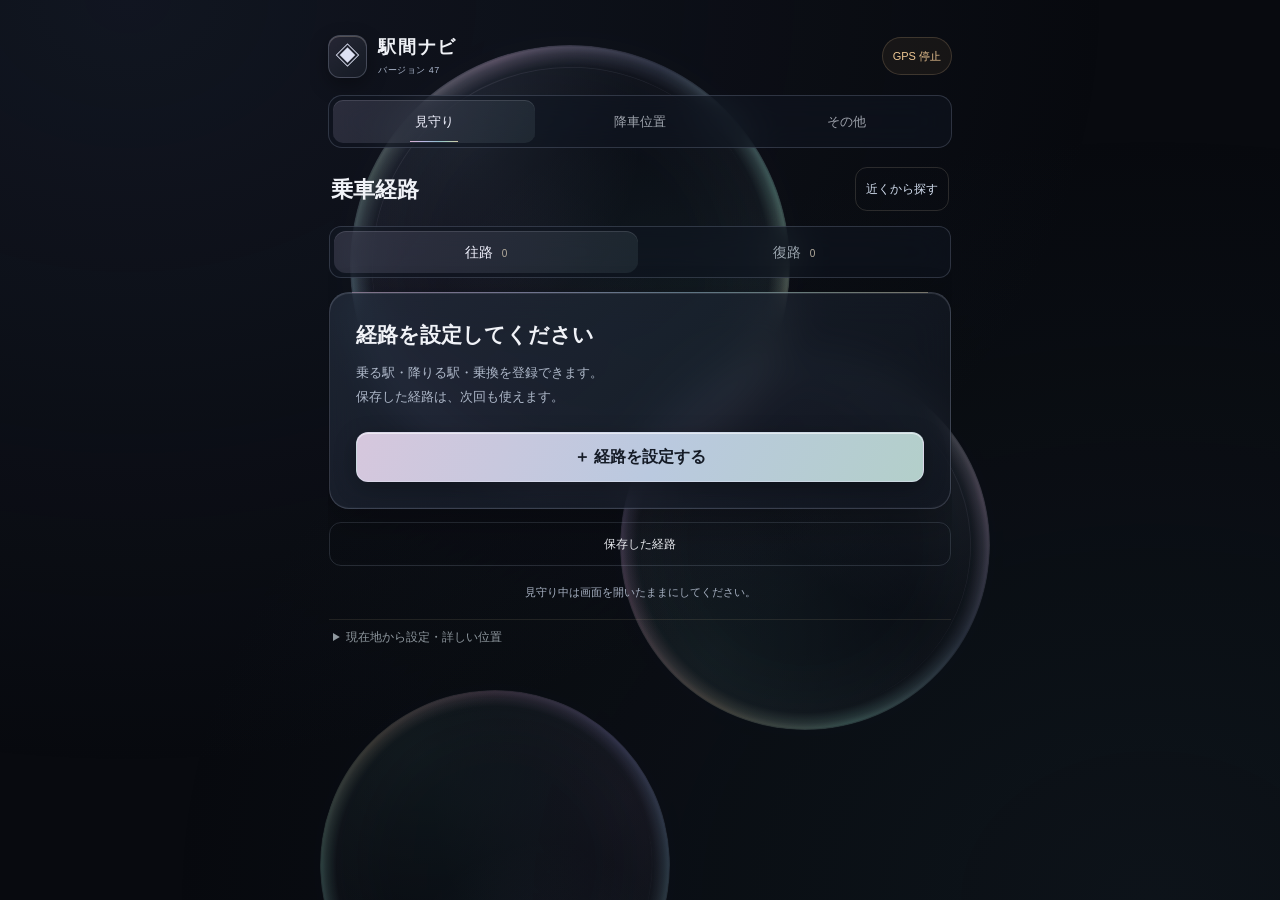
==== commit 62205515: "Add files via upload" ====
--- a/index.html
+++ b/index.html
@@ -1,4 +1,4 @@
-<!doctype html><html lang="ja"><head><meta charset="utf-8"><meta name="viewport" content="width=device-width,initial-scale=1,viewport-fit=cover"><meta name="theme-color" content="#08090c"><meta name="apple-mobile-web-app-capable" content="yes"><meta name="apple-mobile-web-app-status-bar-style" content="black-translucent"><meta name="description" content="音を出さずに、いまの駅と降りる駅を確認する駅間ナビ。"><link rel="manifest" href="./manifest.webmanifest"><link rel="icon" href="./icon.svg" type="image/svg+xml"><link rel="apple-touch-icon" href="./apple-touch-icon.png"><title>駅間ナビ</title><style>
+<!doctype html><html lang="ja"><head><meta charset="utf-8"><meta name="viewport" content="width=device-width,initial-scale=1,viewport-fit=cover"><meta name="theme-color" content="#08090c"><meta name="apple-mobile-web-app-capable" content="yes"><meta name="apple-mobile-web-app-status-bar-style" content="black-translucent"><meta name="description" content="いまの駅と降りる駅、降車位置を確認する駅間ナビ。"><link rel="manifest" href="./manifest.webmanifest"><link rel="icon" href="./icon.svg" type="image/svg+xml"><link rel="apple-touch-icon" href="./apple-touch-icon.png"><title>駅間ナビ</title><style>
 :root{color-scheme:dark;--bg:#090b12;--ink:#f6f7fe;--muted:#adb5cb;--line:#d1dcff23;--warn:#ffdcaa;--route:#a3bfff;--rainbow:linear-gradient(110deg,#f7a8c9,#cca6f6 22%,#8caeff 43%,#87e0d3 68%,#f3dca1);font-family:-apple-system,BlinkMacSystemFont,"Hiragino Sans","Yu Gothic",sans-serif;font-size:16px}*{box-sizing:border-box}[hidden]{display:none!important}html,body{height:100%;margin:0;overflow:hidden}body{color:var(--ink);line-height:1.5;background:#090b12;-webkit-font-smoothing:antialiased}body:before{content:'';position:fixed;inset:0;pointer-events:none;background:radial-gradient(ellipse at 3% 9%,#8544a74d,transparent 45%),radial-gradient(ellipse at 94% 28%,#254b8b60,transparent 43%),radial-gradient(ellipse at 15% 92%,#207c7150,transparent 50%),linear-gradient(135deg,#12142377,transparent 60%)}body:after{content:'';position:fixed;inset:-35%;z-index:-1;pointer-events:none;border:1px solid #9dabfa0d;transform:rotate(-23deg);background:repeating-linear-gradient(90deg,transparent 0,transparent 129px,#fff03b08 130px,transparent 131px)}main{position:relative;max-width:600px;height:100vh;height:100dvh;margin:auto;display:flex;flex-direction:column;padding:max(12px,env(safe-area-inset-top)) 16px max(10px,env(safe-area-inset-bottom));overflow:hidden}header{display:flex;align-items:center;justify-content:space-between;gap:12px;min-height:42px;margin-bottom:10px;flex-shrink:0}.brand{display:flex;align-items:center;gap:11px}.brandIcon{display:grid;place-items:center;width:38px;height:38px;font-size:25px;border:1px solid #edeaff4d;border-radius:13px;background:linear-gradient(130deg,#e3b6f22b,#8edfc318);box-shadow:inset 0 1px #fff5,0 6px 25px #0003}.brand h1{font-size:18px;letter-spacing:.08em;font-weight:650;margin:0}.brand small{display:block;color:#a9aec6;font-size:9px;letter-spacing:.19em}h2{font-size:18px;margin:0 0 10px;font-weight:620}p{margin:6px 0}button,select,input,textarea{font:inherit}button,select{min-height:44px;border:1px solid #d6e0ff26;border-radius:12px;padding:8px 12px;color:var(--ink);background:#141929a6}button{cursor:pointer;touch-action:manipulation}button:hover{border-color:#dce2ff77}button:active{transform:translateY(1px)}button:focus-visible,select:focus-visible,summary:focus-visible,a:focus-visible,input:focus-visible,textarea:focus-visible{outline:2px solid #c8c3ff;outline-offset:3px}button:disabled,select:disabled{opacity:.45;cursor:default}select{width:100%;font-size:16px;max-width:100%;text-overflow:ellipsis}option{background:#171c2b;color:#fff}.primary{color:#10131d;background:var(--rainbow);border:1px solid #ffffff70;font-weight:650;box-shadow:inset 0 1px #fff7,0 4px 16px #08070c45}.ghost{background:#b9c5ff0b}.full{width:100%;margin-top:8px}.small{font-size:13px;padding:7px 13px}.grid{display:grid;grid-template-columns:1fr 1fr;gap:10px}.row{display:flex;align-items:center;justify-content:space-between;gap:10px}.row>*{min-width:0}.tabs{display:grid;grid-template-columns:repeat(4,1fr);gap:4px;padding:4px;border:1px solid #ced8ff20;border-radius:15px;background:#bac9ed08;backdrop-filter:blur(22px);-webkit-backdrop-filter:blur(22px);margin-bottom:10px;flex-shrink:0}.tabs button{position:relative;min-height:38px;border:0;font-size:14px;background:transparent;color:#b3bcd1;padding:6px}.tabs button[aria-selected=true]{background:linear-gradient(120deg,#ddd1ff1f,#b8f9ec14);box-shadow:inset 0 1px #fff2;color:#fff}.tabs button[aria-selected=true]:after{content:'';position:absolute;bottom:1px;left:23%;right:23%;height:1px;background:var(--rainbow)}.panel{min-height:0;overflow:auto;overscroll-behavior:contain;scrollbar-width:thin;padding:1px 1px 10px}.ride{display:flex;flex-direction:column;gap:10px}.card{position:relative;isolation:isolate;border:1px solid #dce4ff25;border-radius:23px;padding:18px;margin-bottom:13px;background:linear-gradient(135deg,#d8caff10,#bfdcf607 65%,#dcecff0c);backdrop-filter:blur(25px) saturate(140%);-webkit-backdrop-filter:blur(25px) saturate(140%);box-shadow:inset 0 1px #ffffff1c,0 10px 28px #00000025}.card:before{content:'';position:absolute;left:22px;right:22px;top:-1px;height:1px;background:var(--rainbow);opacity:.66;pointer-events:none}.card:after{content:'';position:absolute;top:24%;bottom:24%;left:-1px;width:1px;background:var(--rainbow);opacity:.45;pointer-events:none}.ride .card{margin:0;flex-shrink:0;padding:15px 18px}.ride .route-card{padding:10px 13px}.nearest{font-size:13px;color:#d8d8ed;font-weight:500;overflow-wrap:anywhere}.route-card select{margin:7px 0 4px;background:#0c102177;min-height:43px}.routeName{font-size:12px;color:#adb9d2;overflow-wrap:anywhere}.mini{font-size:12px;color:#aeb9d2}.status{font-size:12px;line-height:1.45;color:#c4cde1;margin-top:4px}.warn,.status.warn{color:var(--warn)}.eyebrow{font-size:12px;letter-spacing:.09em;color:#c2c7e0;font-weight:550}.chip{display:inline-flex;align-items:center;border:1px solid #c7d2f028;border-radius:20px;padding:4px 8px;font-size:11px;line-height:1.5;white-space:nowrap;background:#e3edff07;color:#c5cee4}.chip.good{color:#a7eee0;background:#7bf0d711;border-color:#7bf0d72f}.chip.warn{color:var(--warn);background:#ffc7900c;border-color:#f5ce992e}button.chip{min-height:38px;padding:5px 10px}.hero{background:linear-gradient(130deg,#b2c6ff15,#caa6ea08 50%,#a0e2d80c)}.current-name{font-size:clamp(25px,6.5vw,37px);line-height:1.2;font-weight:680;letter-spacing:.01em;overflow-wrap:anywhere;margin:9px 0 5px}.current-name.station-now{font-size:clamp(40px,11vw,57px);letter-spacing:-.025em}.current-note{font-size:13px;color:#b9c3d9;line-height:1.45;margin:4px 0 7px}.next-block{border-top:1px solid #c6d4ff1a;margin-top:9px;padding-top:9px;display:flex;align-items:center;justify-content:space-between;gap:13px}.next{font-size:clamp(25px,6.6vw,36px);line-height:1.15;font-weight:600;text-align:right;overflow-wrap:anywhere}.hero .routeName{font-size:12px;margin:5px 0}.track-wrap{margin-top:5px}.stations{display:grid;grid-template-columns:1fr auto 1fr;gap:8px;font-size:12px;color:#d4d9e9}.stations>span:last-child{text-align:right}.stations small{color:#7f8bab}.track{position:relative;display:grid;grid-template-columns:repeat(10,1fr);gap:4px;margin:17px 0 5px}.seg{height:5px;background:#f1f5ff0e;border-radius:5px}.seg.done{background:var(--rainbow);box-shadow:0 0 9px #b6baff25}.train{position:absolute;top:-14px;left:0;width:8px;height:8px;border-radius:50%;background:#eff6ff;box-shadow:0 0 10px #b9acff88;transform:translateX(-50%);transition:left .5s ease-out}.track.estimated .seg.done{background:#e6bf91}.progress{font-size:11px;color:#a2aec8}.inline-metrics{display:flex;justify-content:space-between;gap:12px;margin-top:7px;font-size:12px;color:#acb8d0}.inline-metrics b{font-size:14px;color:#eef0fb;font-weight:560}.goal-control{display:grid;grid-template-columns:minmax(0,1fr) auto;gap:8px;margin-top:9px}.goal-control select{font-size:18px;background:#0c112177}.goal-control button{min-width:65px}.goal-line{justify-content:flex-end;margin-top:3px;font-size:15px;color:#dedff5}#goalName{display:none}.hint{font-size:13px;line-height:1.65;color:#b8c2d9}.goal-card .hint{font-size:12px;margin:4px 0;line-height:1.45}.goal-card #goalNote:empty{display:none}.goal-progress{height:3px;overflow:hidden;background:#d5deff17;border-radius:4px;margin:7px 0 5px}.goal-progress span{display:block;width:0;height:100%;background:var(--rainbow);transition:width .4s}.goal-card .mini{font-size:11px;margin:0}.field{display:block;font-size:13px;color:#c3cbe1;margin:10px 0 5px}.toggle{display:flex;align-items:center;justify-content:space-between;gap:15px;padding:12px 0;border-bottom:1px solid #fff1;font-size:14px}.toggle input{flex-shrink:0;width:20px;height:20px;accent-color:#c9bdf3}details{border-top:1px solid #b6c5e920;margin-top:12px;padding-top:9px}summary{font-size:14px;cursor:pointer;padding:8px 0;color:#d3ddef;min-height:40px}textarea{width:100%;min-height:160px;border-radius:12px;border:1px solid #ced8ff30;background:#0d1225aa;color:#fff;padding:12px;font-size:14px;resize:vertical}.stoplist{display:grid;grid-template-columns:repeat(2,minmax(0,1fr));gap:5px;margin-top:10px}.stoplist label{display:flex;gap:8px;align-items:center;min-height:40px;font-size:13px}.stoplist input{width:18px;height:18px;accent-color:#c9bdf3}.metrics{display:grid;grid-template-columns:1fr 1fr;gap:12px;margin:12px 0}.metric{padding:12px;border:1px solid #fff1;border-radius:12px}.metric span{display:block;font-size:12px;color:#afbad1}.metric b{display:block;font-size:21px;overflow-wrap:anywhere}.chips{display:flex;gap:6px;flex-wrap:wrap}.nearby,.history{padding:0;margin:12px 0;list-style:none}.nearby li,.history li{display:flex;gap:10px;padding:10px 0;border-bottom:1px solid #fff1;align-items:center;font-size:14px}.nearby li small,.history time{margin-left:auto;color:#aebbd2;font-size:12px}.bullet{width:7px;height:7px;border-radius:50%;background:#9ea9c5;flex-shrink:0}.nearby .active{color:#b3efe0}.nearby .active .bullet{background:#b3efe0}.alarm-banner{position:absolute;z-index:20;top:90px;left:16px;right:16px;padding:20px;border-radius:21px;border:1px solid #efd5ff7a;background:linear-gradient(135deg,#39304af5,#203f48f5);backdrop-filter:blur(30px);-webkit-backdrop-filter:blur(30px);box-shadow:0 10px 60px #000b}.alarm-banner strong{font-size:25px;line-height:1.4}.alarm-banner p{font-size:15px}.recovery{border-left:2px solid #ffccac}.gps-help{border-color:#f4cc8e44!important;background:#282437d9!important}.gps-help summary{padding:0;font-weight:600;color:#ffe0b2}.gps-help ol{padding-left:20px;font-size:13px;color:#d0d5e6}.gps-help .hint{font-size:12px}.gps-help .grid{margin-top:10px}.sr-only{position:absolute;width:1px;height:1px;overflow:hidden;clip:rect(0,0,0,0);white-space:nowrap}a{color:#d4c7ff;text-underline-offset:3px}#toast{position:fixed;z-index:30;bottom:max(20px,env(safe-area-inset-bottom));left:50%;transform:translateX(-50%);width:max-content;max-width:calc(100% - 36px);font-size:14px;border-radius:14px;background:#e6e8f4;color:#151722;box-shadow:0 5px 35px #0008}#toast:not(:empty){padding:12px 16px}.large .hint,.large .status,.large .current-note,.large .mini,.large .routeName{font-size:15px}.large .current-name.station-now{font-size:58px}.large .next{font-size:37px}.large .eyebrow{font-size:14px}
 @media(min-width:700px){main{padding-top:24px;padding-bottom:24px}.ride{gap:13px}.card{backdrop-filter:blur(35px);-webkit-backdrop-filter:blur(35px)}}
 @media(max-height:760px){main{padding-top:max(6px,env(safe-area-inset-top));padding-bottom:max(6px,env(safe-area-inset-bottom))}header{margin-bottom:6px;min-height:36px}.tabs{margin-bottom:7px}.ride{gap:7px}.ride .card{padding:11px 14px}.ride .route-card{padding:8px 12px}.current-name{margin-top:6px}.current-name.station-now{font-size:40px}.current-note{font-size:12px;margin-bottom:4px}.next-block{margin-top:6px;padding-top:6px}.hero .routeName{margin:3px 0}.inline-metrics{margin-top:4px}.goal-control{margin-top:6px}.goal-card .mini{line-height:1.3}.brand small{font-size:8px}}
@@ -41,8 +41,8 @@
 
 
 .station-quick{position:relative;z-index:16;flex-shrink:0;margin:0 0 8px}.station-quick-form{display:grid;grid-template-columns:minmax(0,1fr) auto;gap:7px;padding:4px;border:1px solid #ced8ff24;border-radius:15px;background:linear-gradient(120deg,#d9caff0e,#a8eadb08);backdrop-filter:blur(24px);-webkit-backdrop-filter:blur(24px);box-shadow:inset 0 1px #fff1}.station-quick-form input{width:100%;min-width:0;min-height:42px;border:0;border-radius:11px;padding:8px 11px;color:#fff;background:#090e1db8;font-size:16px;-webkit-appearance:none;appearance:none}.station-quick-form input::placeholder{color:#97a4bd}.station-quick-submit{min-width:62px;min-height:42px;border:0;padding:7px 11px;font-size:13px;background:linear-gradient(125deg,#cdbbff22,#8ce4d319);color:#eef3ff}.station-quick-panel{position:absolute;top:calc(100% + 6px);left:0;right:0;z-index:25;max-height:min(48vh,390px);overflow:auto;padding:12px;border:1px solid #d5ddff3d;border-radius:16px;background:linear-gradient(145deg,#171a2df5,#10242af2);backdrop-filter:blur(30px) saturate(150%);-webkit-backdrop-filter:blur(30px) saturate(150%);box-shadow:0 18px 50px #0009,inset 0 1px #ffffff1d}.station-quick-panel .field{margin:7px 0 4px}.station-quick-panel select{background:#0a1020e8}.station-quick-meta{display:flex;align-items:center;justify-content:space-between;gap:10px;font-size:12px;color:#c1cce1}.station-quick-close{min-height:30px;padding:3px 9px;border-radius:10px;font-size:11px}.station-quick-hint{margin:7px 1px 0;font-size:11px;line-height:1.45;color:#aebbd1}.station-quick-direction-ready select{border-color:#a7e8d865;box-shadow:0 0 0 1px #8edbcf1c}.large .station-quick-form input{font-size:18px}.large .station-quick-panel{font-size:16px}
-</style><link rel="stylesheet" href="./journey.css?v=46.0"></head><body><main>
-<header><div class="brand"><span class="brandIcon" aria-hidden="true">◈</span><div><h1>駅間ナビ</h1><small>バージョン 46</small></div></div><button id="gpsState" class="chip" aria-label="GPSの状態と設定案内">GPS 未開始</button></header>
+</style><link rel="stylesheet" href="./journey.css?v=47.0"></head><body><div class="ambient" aria-hidden="true"><span class="soap-orb orb-one"></span><span class="soap-orb orb-two"></span><span class="soap-orb orb-three"></span></div><main>
+<header><div class="brand"><span class="brandIcon" aria-hidden="true">◈</span><div><h1>駅間ナビ</h1><small>バージョン 47</small></div></div><button id="gpsState" class="chip" aria-label="GPSの状態と設定案内">GPS 未開始</button></header>
 
 <nav class="tabs" role="tablist" aria-label="画面切替"><button id="tabRide" role="tab" aria-controls="panelRide" aria-selected="true">見守り</button><button id="tabGuide" role="tab" aria-controls="panelGuide" aria-selected="false">降車位置</button><button id="tabSettings" role="tab" aria-controls="panelSettings" aria-selected="false">その他</button><button id="tabHistory" hidden role="tab" aria-controls="panelHistory" aria-selected="false">履歴</button></nav>
 <div id="journeyUpdate" class="update-note" hidden><span id="journeyUpdateText"></span><button id="journeyUpdateApply">更新する</button></div><div id="watchMini" class="watch-mini" hidden><span id="watchMiniText"></span><button id="watchMiniBack">見守りへ</button></div><aside id="alarmBanner" class="alarm-banner" role="status" aria-live="assertive" hidden><strong id="alarmTitle"></strong><p id="alarmBody"></p><button id="ackBtn" class="primary full">確認しました</button></aside>
@@ -62,13 +62,13 @@
 <section class="card rainbow"><div class="row"><span class="guide-count">降車位置・設備に近い号車</span><span id="guideState" class="chip"></span></div><h2 id="guideStation" class="guide-subtitle">降りる駅を選択</h2><p id="guideContext" class="hint"></p><button id="chooseGuideStation" class="small ghost">乗車画面で降車駅を変更</button><p id="guideTripContext" class="guide-mode-note hint" hidden></p><div class="facility-chips" role="group" aria-label="設備を絞る"><button data-facility="all" aria-pressed="true">すべて</button><button data-facility="elevator" aria-pressed="false" aria-label="エレベーターのみ">EV</button><button data-facility="escalator" aria-pressed="false">エスカレーター</button><button data-facility="stairs" aria-pressed="false">階段</button></div><div id="guideFilters"><label for="facilityFilter" class="field">近くで降りたい設備</label><select id="facilityFilter"><option value="all">階段・エレベーター・エスカレーター</option><option value="elevator">エレベーター</option><option value="stairs">階段</option><option value="escalator">エスカレーター</option></select><label id="guideExitField" class="field">改札・乗換先<select id="guideExit"><option value="all">すべて</option></select></label><details class="guide-refine"><summary>編成・到着ホームで絞る</summary><div class="grid"><label class="field">編成<select id="guideLength"><option value="all">編成不明</option></select></label><label class="field">到着ホーム<select id="guidePlatform"><option value="all">ホーム不明</option></select></label></div><p class="mini">分からない場合は選択不要です。乗車のたびに条件が変わるため、この絞り込みは次回に持ち越しません。</p></details></div><p id="guideStatus" class="hint" role="status"></p></section>
 <div id="guideCases"></div><div id="guideDynamic"></div><section class="card"><div id="guideLinks" class="guide-links"></div><p class="mini"><a href="./station_coverage_report.txt" download>収録状況メモ</a> · <a href="./station_support.json" download>全駅の対応true/false JSON</a></p><p id="guideCaution" class="mini"></p><p class="mini">内蔵データはオフライン表示。オンライン案内は初回取得時に通信し、成功後は同じ駅の結果を端末にキャッシュします。</p></section></div>
 <div id="panelSettings" class="panel" role="tabpanel" aria-labelledby="tabSettings" hidden>
-<div class="settings-menu"><button aria-pressed="true">設定</button><button id="openHistory" aria-pressed="false">乗車の記録</button></div><section class="card"><h2>保存した経路</h2><button id="settingsPresets" class="full ghost">経路の管理・書き出し</button></section><section class="card rainbow"><h2>見守りの設定</h2><label class="toggle">自動で省電力にする<input id="journeyEco" type="checkbox" checked></label><p class="hint">遠い区間では処理を抑え、降車駅が近いときや位置が不確かなときは通常に戻します。</p><label class="toggle">起動時に近くの駅から候補を探す<input id="autoStart" type="checkbox" checked></label><label hidden><input id="autoGuard" type="checkbox">旧版の自動見守り</label><p class="hint">許可済みの場合は現在地を一度確認し、候補を表示します。見守りは「開始」を押すと始まります。</p><label><span class="field">進行方向</span><select id="direction"><option value="auto">自動で判定</option><option value="1">路線順</option><option value="-1">逆方向</option></select></label><div class="grid"><label><span class="field">画面の更新間隔</span><select id="interval"><option value="1000">1秒</option><option value="3000">3秒</option><option value="5000" selected>5秒</option><option value="10000">10秒</option><option value="15000">15秒</option><option value="30000">30秒</option><option value="60000">60秒</option></select></label><label><span class="field">文字サイズ</span><select id="textSize"><option value="normal">標準</option><option value="large">大きめ</option></select></label></div><div id="wakeOptions"><label class="toggle">追跡中の画面スリープを防ぐ<input id="wakeToggle" type="checkbox" checked></label><span id="wakeState" class="chip">画面保持 未開始</span></div><p class="hint">画面を閉じた間はGPSの取得を休止し、戻ったら再開します。iPhoneは画面を開いてご利用ください。</p></section>
-<section class="card"><h2>降車のお知らせ</h2><div class="grid"><label><span class="field">距離</span><select id="alertDistance"><option value="300">300 m以内</option><option value="500">500 m以内</option><option value="1000" selected>1 km以内</option><option value="1500">1.5 km以内</option></select></label><label><span class="field">到着の目安</span><select id="alertLead"><option value="60">1分以内</option><option value="120" selected>2分以内</option><option value="180">3分以内</option><option value="300">5分以内</option></select></label></div><label class="toggle">1駅前に停車した時も知らせる<input id="oneBefore" type="checkbox" checked></label><div id="hapticOptions" hidden><label class="toggle">バイブを使う<input id="hapticToggle" type="checkbox" checked></label><label class="toggle">未確認なら20秒おきに再通知（最大3回）<input id="repeatToggle" type="checkbox" checked></label><button id="hapticTest" class="full ghost">バイブを試す</button></div><p id="hapticStatus" class="hint" role="status"></p><button id="notificationHelp" class="full ghost">iPhoneの通知・振動の設定</button><label><span class="field">時間でも確認する（画面表示中のみ）</span><select id="timerMinutes"><option value="0">使わない</option><option value="3">3分後</option><option value="5">5分後</option><option value="10">10分後</option><option value="15">15分後</option><option value="20">20分後</option><option value="30">30分後</option><option value="60">60分後</option></select></label></section>
+<div class="settings-menu"><button aria-pressed="true">設定</button><button id="openHistory" aria-pressed="false">乗車の記録</button></div><section class="card notification-card"><h2>通知・振動</h2><p class="hint">降りる駅が近づいたら、通知でお知らせします。</p><div id="notificationSettings"></div></section><section class="card"><h2>保存した経路</h2><button id="settingsPresets" class="full ghost">経路の管理・書き出し</button></section><section class="card rainbow"><h2>見守りの設定</h2><label class="toggle">自動で省電力にする<input id="journeyEco" type="checkbox" checked></label><p class="hint">遠い区間では処理を抑え、降車駅が近いときや位置が不確かなときは通常に戻します。</p><label class="toggle">起動時に近くの駅から候補を探す<input id="autoStart" type="checkbox" checked></label><label hidden><input id="autoGuard" type="checkbox">旧版の自動見守り</label><p class="hint">許可済みの場合は現在地を一度確認し、候補を表示します。見守りは「開始」を押すと始まります。</p><label><span class="field">進行方向</span><select id="direction"><option value="auto">自動で判定</option><option value="1">路線順</option><option value="-1">逆方向</option></select></label><div class="grid"><label><span class="field">画面の更新間隔</span><select id="interval"><option value="1000">1秒</option><option value="3000">3秒</option><option value="5000" selected>5秒</option><option value="10000">10秒</option><option value="15000">15秒</option><option value="30000">30秒</option><option value="60000">60秒</option></select></label><label><span class="field">文字サイズ</span><select id="textSize"><option value="normal">標準</option><option value="large">大きめ</option></select></label></div><div id="wakeOptions"><label class="toggle">追跡中の画面スリープを防ぐ<input id="wakeToggle" type="checkbox" checked></label><span id="wakeState" class="chip">画面保持 未開始</span></div><p class="hint">画面を閉じた間はGPSの取得を休止し、戻ったら再開します。iPhoneは画面を開いてご利用ください。</p></section>
+<section class="card"><h2>降車のお知らせ</h2><div class="grid"><label><span class="field">距離</span><select id="alertDistance"><option value="300">300 m以内</option><option value="500">500 m以内</option><option value="1000" selected>1 km以内</option><option value="1500">1.5 km以内</option></select></label><label><span class="field">到着の目安</span><select id="alertLead"><option value="60">1分以内</option><option value="120" selected>2分以内</option><option value="180">3分以内</option><option value="300">5分以内</option></select></label></div><label class="toggle">1駅前に停車した時も知らせる<input id="oneBefore" type="checkbox" checked></label><div id="hapticOptions" hidden><label class="toggle">バイブを使う<input id="hapticToggle" type="checkbox" checked></label><label class="toggle">未確認なら20秒おきに再通知（最大3回）<input id="repeatToggle" type="checkbox" checked></label><button id="hapticTest" class="full ghost">バイブを試す</button></div><p id="hapticStatus" class="hint" role="status"></p><button id="notificationHelp" class="full ghost">通知の設定・ほかの方法</button><label><span class="field">時間でも確認する（画面表示中のみ）</span><select id="timerMinutes"><option value="0">使わない</option><option value="3">3分後</option><option value="5">5分後</option><option value="10">10分後</option><option value="15">15分後</option><option value="20">20分後</option><option value="30">30分後</option><option value="60">60分後</option></select></label></section>
 <section class="card"><h2>路線・停車駅を補正</h2><label for="service" class="field">列車の停車パターン</label><select id="service"></select><p id="serviceNote" class="hint"></p><p id="coverage" class="hint"></p><label class="toggle">候補を絞らず全路線から選ぶ<input id="showAllRoutes" type="checkbox"></label><p class="hint">通常は現在地と移動経路に合う路線だけを表示します。停車駅・移動経路と合わなくなった自動選択は見直します。手動選択と矛盾する場合は選び直しを促します。</p><details><summary>列車の行先・停車駅</summary><label><span class="field">列車の最後の停車駅</span><select id="destination" disabled></select></label><p class="hint" id="destinationHint"></p><p class="hint">快速・急行などは通過駅のチェックを外してください。列車種別はGPSだけでは判定できません。</p><button id="allStops" class="full ghost">全駅を停車駅にする</button><div id="stops" class="stoplist"></div></details><details><summary>現在駅を手動で補正</summary><label><span class="field">現在いる駅</span><select id="manualStation"></select></label><div class="grid"><button id="manualBtn">この駅に到着</button><button id="reverseBtn">方向を反転</button></div></details><details><summary>独自の駅リスト・座標</summary><p class="hint">1行に「駅名,緯度,経度」。保存すると独自路線になります。</p><textarea id="stationsInput" spellcheck="false" aria-label="駅座標"></textarea><button id="saveStationsBtn" class="full">独自路線として保存</button></details></section>
 <section class="card" id="legacyGuideNotes" hidden><details><summary>旧版で保存した自分用メモ</summary><p class="mini">過去に入力した内容を保管しています。調査済みの降車案内とは別の記録です。</p><div id="legacyGuideNoteList"></div></details></section><section class="card"><h2>動作状況</h2><button id="copyDiagnostics" class="full ghost">動作状況をコピー</button><button id="gpsHelpBtn" class="full ghost">GPS・位置情報の設定案内</button><div class="chips"><span id="netState" class="chip"></span><span id="modeState" class="chip"></span></div><div class="metrics"><div class="metric"><span>速度 km/h</span><b id="speed">—</b></div><div class="metric"><span>GPS精度</span><b id="accuracy">—</b></div></div><p id="updated" class="hint"></p><p id="offlineStatus" class="hint"></p><details><summary>デモで試す</summary><div class="grid"><button id="demoBtn">デモを開始</button><button id="outageBtn" disabled>デモでGPS途絶</button></div><p class="hint">デモ中は履歴を保存せず、バイブも動かしません。</p></details><details><summary>使い方・収録範囲・制約</summary><p class="hint">駅の概略座標を結んだ線から位置を推定します。ホーム位置や線路のカーブは再現していません。地下などでGPSが得られない場合は自動判定できません。</p><p class="hint">収録区間外の直通先は自動切替しません。位置・到着時刻は目安です。実際の車内案内を確認してください。</p><p id="routeInventory" class="hint"></p><p class="hint">停車パターン：東横線・みなとみらい線・田園都市線・目黒線の通常パターンを用意。列車の種別は自動確定しません。選択したパターンは路線別に保存します。<a href="https://www.tokyu.co.jp/railway/map/" target="_blank" rel="noopener noreferrer">公式路線図</a>で確認できます。</p><p class="hint">GPS途絶時は速度と途中停車（各30秒）を仮定し、最大5分進みます。駅で停止中に途絶した場合は35秒後の発車を仮定します。推定だけで到着・通過を確定しません。</p><p class="hint">設定はブラウザ内に保存します。プライベートブラウズやサイトデータ削除では消えることがあります。位置情報を外部送信しません。駅データは内蔵し、外部地図や運行情報を連続取得しません。</p><p class="hint">Safariの共有メニューから「ホーム画面に追加」できます。バックグラウンドGPSが有効になるわけではありません。このWebアプリだけで、画面をロックしたまま寝過ごしを防ぐことはできません。</p><p class="hint"><a href="https://www.w3.org/TR/geolocation/">GPSの仕様</a>・<a href="https://w3c.github.io/vibration/reports/implementation.html">バイブの対応</a>。路線確認：<a href="https://www.jreast.co.jp/map/">JR東日本</a>・<a href="https://www.tokyometro.jp/station/">東京メトロ</a></p></details><button id="forgetCommute" class="full ghost">保存した降車駅を消す</button></section>
 </div>
 <div id="panelHistory" class="panel" role="tabpanel" aria-labelledby="tabHistory" hidden><div class="settings-menu"><button id="openSettings" aria-pressed="false">設定</button><button aria-pressed="true">乗車の記録</button></div><section class="card"><h2>現在地付近の駅</h2><ul id="nearby" class="nearby"></ul><div class="metrics"><div class="metric"><span>前駅の通過</span><b id="passedAt">—</b></div><div class="metric"><span>直前の停車</span><b id="lastStop">—</b></div></div></section><section class="card"><div class="row"><h2>到着・通過の記録</h2><button id="clearBtn" class="small ghost">消去</button></div><ul id="history" class="history"></ul></section></div>
-</main><dialog id="journeyDialog" class="journey-dialog" aria-labelledby="journeyDialogTitle"><div class="dialog-head"><h2 id="journeyDialogTitle"></h2><button id="journeyDialogClose" aria-label="閉じる">×</button></div><div id="journeyDialogBody" class="dialog-body"></div></dialog><div id="toast" role="status"></div><script src="./journey-ui.js?v=46.0"></script><script>
+</main><dialog id="journeyDialog" class="journey-dialog" aria-labelledby="journeyDialogTitle"><div class="dialog-head"><h2 id="journeyDialogTitle"></h2><button id="journeyDialogClose" aria-label="閉じる">×</button></div><div id="journeyDialogBody" class="dialog-body"></div></dialog><div id="toast" role="status"></div><script src="./notifications.js?v=47.0"></script><script src="./journey-ui.js?v=47.0"></script><script>
 
 const ROUTES=[{"id":"tokaido","name":"JR 東海道線｜東京〜熱海","color":"#ff9c46","stations":[["東京",35.6812,139.7671],["新橋",35.6662,139.7586],["品川",35.6285,139.7388],["川崎",35.5313,139.6968],["横浜",35.466,139.622],["戸塚",35.4004,139.5343],["大船",35.354,139.5311],["藤沢",35.3389,139.4875],["辻堂",35.337,139.447],["茅ケ崎",35.3307,139.4072],["平塚",35.3271,139.349],["大磯",35.3114,139.313],["二宮",35.2982,139.2569],["国府津",35.2808,139.2129],["鴨宮",35.2757,139.1802],["小田原",35.2564,139.1559],["早川",35.2389,139.1452],["根府川",35.2026,139.1385],["真鶴",35.1567,139.1324],["湯河原",35.146,139.102],["熱海",35.1032,139.0777]]},{"id":"yokosuka","name":"JR 横須賀線｜東京〜久里浜","color":"#69adff","stations":[["東京",35.6812,139.7671],["新橋",35.6662,139.7586],["品川",35.6285,139.7388],["西大井",35.6016,139.7216],["武蔵小杉",35.575,139.663],["新川崎",35.5514,139.6715],["横浜",35.466,139.622],["保土ケ谷",35.4468,139.5997],["東戸塚",35.43,139.5567],["戸塚",35.4004,139.5343],["大船",35.354,139.5311],["北鎌倉",35.3372,139.5452],["鎌倉",35.319,139.5504],["逗子",35.2975,139.5785],["東逗子",35.2987,139.601],["田浦",35.2925,139.6375],["横須賀",35.284,139.6556],["衣笠",35.2571,139.6613],["久里浜",35.2331,139.7009]]},{"id":"keihin","name":"JR 京浜東北・根岸線｜大宮〜大船","color":"#50c8ed","stations":[["大宮",35.9064,139.6239],["さいたま新都心",35.8938,139.6336],["与野",35.8845,139.6389],["北浦和",35.8722,139.6454],["浦和",35.8585,139.6571],["南浦和",35.8476,139.6691],["蕨",35.828,139.6904],["西川口",35.8156,139.7044],["川口",35.802,139.7174],["赤羽",35.778,139.7209],["東十条",35.7647,139.7269],["王子",35.753,139.738],["上中里",35.7473,139.7468],["田端",35.7381,139.7609],["西日暮里",35.7321,139.7668],["日暮里",35.7278,139.7709],["鶯谷",35.7215,139.778],["上野",35.7142,139.7774],["御徒町",35.7075,139.7747],["秋葉原",35.6984,139.7731],["神田",35.6917,139.7709],["東京",35.6812,139.7671],["有楽町",35.675,139.7633],["新橋",35.6662,139.7586],["浜松町",35.6554,139.7571],["田町",35.6457,139.7476],["高輪ゲートウェイ",35.6357,139.7407],["品川",35.6285,139.7388],["大井町",35.6063,139.7348],["大森",35.5887,139.728],["蒲田",35.5625,139.716],["川崎",35.5313,139.6968],["鶴見",35.5084,139.676],["新子安",35.4868,139.6547],["東神奈川",35.478,139.6334],["横浜",35.466,139.622],["桜木町",35.4509,139.6312],["関内",35.443,139.636],["石川町",35.4386,139.6435],["山手",35.4267,139.6464],["根岸",35.4157,139.636],["磯子",35.4005,139.6186],["新杉田",35.3869,139.619],["洋光台",35.3786,139.5967],["港南台",35.3751,139.5762],["本郷台",35.3679,139.5504],["大船",35.354,139.5311]]},{"id":"yokohama","name":"JR 横浜線・根岸線直通｜八王子〜大船","color":"#a5d467","stations":[["八王子",35.6556,139.3389],["片倉",35.6397,139.3415],["八王子みなみ野",35.63,139.3307],["相原",35.6069,139.3315],["橋本",35.5949,139.3444],["相模原",35.581,139.3706],["矢部",35.5733,139.3861],["淵野辺",35.5697,139.3954],["古淵",35.5568,139.4196],["町田",35.542,139.4451],["成瀬",35.5354,139.4733],["長津田",35.5317,139.4949],["十日市場",35.5263,139.5168],["中山",35.5147,139.5397],["鴨居",35.5108,139.5673],["小机",35.5085,139.5995],["新横浜",35.5075,139.6176],["菊名",35.5098,139.6306],["大口",35.4924,139.6463],["東神奈川",35.478,139.6334],["横浜",35.466,139.622],["桜木町",35.4509,139.6312],["関内",35.443,139.636],["石川町",35.4386,139.6435],["山手",35.4267,139.6464],["根岸",35.4157,139.636],["磯子",35.4005,139.6186],["新杉田",35.3869,139.619],["洋光台",35.3786,139.5967],["港南台",35.3751,139.5762],["本郷台",35.3679,139.5504],["大船",35.354,139.5311]]},{"id":"shonan_u","name":"JR 湘南新宿ライン｜宇都宮〜逗子","color":"#ed879c","stations":[["宇都宮",36.5594,139.8987],["雀宮",36.4938,139.8728],["石橋",36.4368,139.8662],["自治医大",36.3955,139.8544],["小金井",36.3744,139.8425],["小山",36.3127,139.8063],["間々田",36.2574,139.7613],["野木",36.2299,139.7407],["古河",36.1942,139.7095],["栗橋",36.1364,139.6943],["東鷲宮",36.0895,139.679],["久喜",36.0658,139.6773],["新白岡",36.0386,139.6725],["白岡",36.0178,139.6669],["蓮田",35.9814,139.6526],["東大宮",35.9489,139.6403],["土呂",35.9315,139.6326],["大宮",35.9064,139.6239],["浦和",35.8585,139.6571],["赤羽",35.778,139.7209],["池袋",35.7303,139.71],["新宿",35.6896,139.7006],["渋谷",35.658,139.7016],["恵比寿",35.6467,139.7101],["大崎",35.6197,139.7286],["西大井",35.6016,139.7216],["武蔵小杉",35.575,139.663],["新川崎",35.5514,139.6715],["横浜",35.466,139.622],["保土ケ谷",35.4468,139.5997],["東戸塚",35.43,139.5567],["戸塚",35.4004,139.5343],["大船",35.354,139.5311],["北鎌倉",35.3372,139.5452],["鎌倉",35.319,139.5504],["逗子",35.2975,139.5785]]},{"id":"shonan_t","name":"JR 湘南新宿ライン｜高崎〜小田原","color":"#ed879c","stations":[["高崎",36.3222,139.0124],["倉賀野",36.3003,139.0499],["新町",36.2725,139.1056],["神保原",36.2539,139.1495],["本庄",36.2363,139.1883],["岡部",36.2055,139.2375],["深谷",36.1913,139.2815],["籠原",36.1745,139.3307],["熊谷",36.1396,139.3894],["行田",36.1139,139.4328],["吹上",36.1032,139.4531],["北鴻巣",36.0853,139.4768],["鴻巣",36.0593,139.5093],["北本",36.0317,139.5349],["桶川",35.9985,139.5645],["北上尾",35.9857,139.5774],["上尾",35.9735,139.5886],["宮原",35.9408,139.6097],["大宮",35.9064,139.6239],["浦和",35.8585,139.6571],["赤羽",35.778,139.7209],["池袋",35.7303,139.71],["新宿",35.6896,139.7006],["渋谷",35.658,139.7016],["恵比寿",35.6467,139.7101],["大崎",35.6197,139.7286],["武蔵小杉",35.575,139.663],["新川崎",35.5514,139.6715],["横浜",35.466,139.622],["保土ケ谷",35.4468,139.5997],["東戸塚",35.43,139.5567],["戸塚",35.4004,139.5343],["大船",35.354,139.5311],["藤沢",35.3389,139.4875],["辻堂",35.337,139.447],["茅ケ崎",35.3307,139.4072],["平塚",35.3271,139.349],["大磯",35.3114,139.313],["二宮",35.2982,139.2569],["国府津",35.2808,139.2129],["鴨宮",35.2757,139.1802],["小田原",35.2564,139.1559]]},{"id":"keikyu","name":"京急 本線｜泉岳寺〜浦賀","color":"#fa737b","stations":[["泉岳寺",35.6387,139.74],["品川",35.6285,139.7388],["北品川",35.6224,139.7393],["新馬場",35.6175,139.7414],["青物横丁",35.6096,139.7429],["鮫洲",35.6055,139.7424],["立会川",35.5984,139.7389],["大森海岸",35.5877,139.7354],["平和島",35.5787,139.7349],["大森町",35.5727,139.732],["梅屋敷",35.5669,139.7281],["京急蒲田",35.5607,139.7236],["雑色",35.5496,139.7152],["六郷土手",35.5405,139.7071],["京急川崎",35.5327,139.7003],["八丁畷",35.523,139.6915],["鶴見市場",35.5175,139.6866],["京急鶴見",35.5071,139.6775],["花月総持寺",35.5005,139.6741],["生麦",35.4953,139.6675],["京急新子安",35.487,139.6553],["子安",35.4843,139.641],["神奈川新町",35.4816,139.6397],["京急東神奈川",35.4772,139.6352],["神奈川",35.4717,139.6277],["横浜",35.466,139.622],["戸部",35.4563,139.6194],["日ノ出町",35.4452,139.6263],["黄金町",35.4397,139.622],["南太田",35.4368,139.6132],["井土ヶ谷",35.4338,139.6009],["弘明寺",35.4248,139.5961],["上大岡",35.409,139.5968],["屏風浦",35.3932,139.6095],["杉田",35.3837,139.6169],["京急富岡",35.3661,139.6293],["能見台",35.3603,139.6294],["金沢文庫",35.3426,139.6223],["金沢八景",35.3313,139.6203],["追浜",35.3163,139.6246],["京急田浦",35.2995,139.6253],["安針塚",35.2856,139.6414],["逸見",35.279,139.6506],["汐入",35.2804,139.6621],["横須賀中央",35.2787,139.67],["県立大学",35.2647,139.6772],["堀ノ内",35.2631,139.6875],["京急大津",35.2612,139.6999],["馬堀海岸",35.2593,139.7087],["浦賀",35.2508,139.7157]]},{"id":"keikyu_k","name":"京急 久里浜線直通｜泉岳寺〜三崎口","color":"#fa737b","stations":[["泉岳寺",35.6387,139.74],["品川",35.6285,139.7388],["北品川",35.6224,139.7393],["新馬場",35.6175,139.7414],["青物横丁",35.6096,139.7429],["鮫洲",35.6055,139.7424],["立会川",35.5984,139.7389],["大森海岸",35.5877,139.7354],["平和島",35.5787,139.7349],["大森町",35.5727,139.732],["梅屋敷",35.5669,139.7281],["京急蒲田",35.5607,139.7236],["雑色",35.5496,139.7152],["六郷土手",35.5405,139.7071],["京急川崎",35.5327,139.7003],["八丁畷",35.523,139.6915],["鶴見市場",35.5175,139.6866],["京急鶴見",35.5071,139.6775],["花月総持寺",35.5005,139.6741],["生麦",35.4953,139.6675],["京急新子安",35.487,139.6553],["子安",35.4843,139.641],["神奈川新町",35.4816,139.6397],["京急東神奈川",35.4772,139.6352],["神奈川",35.4717,139.6277],["横浜",35.466,139.622],["戸部",35.4563,139.6194],["日ノ出町",35.4452,139.6263],["黄金町",35.4397,139.622],["南太田",35.4368,139.6132],["井土ヶ谷",35.4338,139.6009],["弘明寺",35.4248,139.5961],["上大岡",35.409,139.5968],["屏風浦",35.3932,139.6095],["杉田",35.3837,139.6169],["京急富岡",35.3661,139.6293],["能見台",35.3603,139.6294],["金沢文庫",35.3426,139.6223],["金沢八景",35.3313,139.6203],["追浜",35.3163,139.6246],["京急田浦",35.2995,139.6253],["安針塚",35.2856,139.6414],["逸見",35.279,139.6506],["汐入",35.2804,139.6621],["横須賀中央",35.2787,139.67],["県立大学",35.2647,139.6772],["堀ノ内",35.2631,139.6875],["新大津",35.2547,139.6915],["北久里浜",35.2491,139.6868],["京急久里浜",35.2319,139.7026],["YRP野比",35.2125,139.6844],["京急長沢",35.2058,139.674],["津久井浜",35.198,139.6637],["三浦海岸",35.1886,139.653],["三崎口",35.1779,139.6328]]},{"id":"keikyu_a","name":"京急 空港線直通｜横浜〜羽田空港","color":"#fa737b","stations":[["横浜",35.466,139.622],["神奈川",35.4717,139.6277],["京急東神奈川",35.4772,139.6352],["神奈川新町",35.4816,139.6397],["子安",35.4843,139.641],["京急新子安",35.487,139.6553],["生麦",35.4953,139.6675],["花月総持寺",35.5005,139.6741],["京急鶴見",35.5071,139.6775],["鶴見市場",35.5175,139.6866],["八丁畷",35.523,139.6915],["京急川崎",35.5327,139.7003],["六郷土手",35.5405,139.7071],["雑色",35.5496,139.7152],["京急蒲田",35.5607,139.7236],["糀谷",35.5544,139.7298],["大鳥居",35.5524,139.7395],["穴守稲荷",35.5503,139.7468],["天空橋",35.5481,139.7541],["羽田空港第3ターミナル",35.5445,139.768],["羽田空港第1・第2ターミナル",35.5508,139.7872]]},{"id":"toyoko","name":"東急東横線・みなとみらい線｜渋谷〜元町・中華街","color":"#ef8394","stations":[["渋谷",35.658,139.7016],["代官山",35.6481,139.7033],["中目黒",35.6443,139.699],["祐天寺",35.6377,139.6911],["学芸大学",35.6288,139.6853],["都立大学",35.6179,139.6763],["自由が丘",35.6074,139.6685],["田園調布",35.5969,139.6673],["多摩川",35.5898,139.6688],["新丸子",35.5806,139.6617],["武蔵小杉",35.575,139.663],["元住吉",35.564,139.654],["日吉",35.5531,139.6468],["綱島",35.5368,139.6349],["大倉山",35.5221,139.6298],["菊名",35.5098,139.6306],["妙蓮寺",35.4985,139.6331],["白楽",35.4898,139.6279],["東白楽",35.4834,139.629],["反町",35.4748,139.6236],["横浜",35.466,139.622],["新高島",35.4618,139.6268],["みなとみらい",35.457,139.6323],["馬車道",35.45,139.6361],["日本大通り",35.4467,139.6426],["元町・中華街",35.4423,139.65]]},{"id":"mm","name":"みなとみらい線｜横浜〜元町・中華街","color":"#64b9ff","stations":[["横浜",35.466,139.622],["新高島",35.4618,139.6268],["みなとみらい",35.457,139.6323],["馬車道",35.45,139.6361],["日本大通り",35.4467,139.6426],["元町・中華街",35.4423,139.65]]},{"id":"sotetsu","name":"相鉄 本線｜横浜〜海老名","color":"#66a8f8","stations":[["横浜",35.466,139.622],["平沼橋",35.4598,139.6168],["西横浜",35.4531,139.6076],["天王町",35.4548,139.6028],["星川",35.4588,139.5947],["和田町",35.4636,139.5862],["上星川",35.4673,139.5807],["西谷",35.4781,139.5658],["鶴ケ峰",35.475,139.5493],["二俣川",35.4634,139.5324],["希望ケ丘",35.4609,139.513],["三ツ境",35.4672,139.5026],["瀬谷",35.4704,139.4824],["大和",35.4707,139.461],["相模大塚",35.4719,139.4404],["さがみ野",35.4716,139.4286],["かしわ台",35.4662,139.415],["海老名",35.4522,139.3909]]},{"id":"izumino","name":"相鉄 いずみ野線直通｜横浜〜湘南台","color":"#66a8f8","stations":[["横浜",35.466,139.622],["平沼橋",35.4598,139.6168],["西横浜",35.4531,139.6076],["天王町",35.4548,139.6028],["星川",35.4588,139.5947],["和田町",35.4636,139.5862],["上星川",35.4673,139.5807],["西谷",35.4781,139.5658],["鶴ケ峰",35.475,139.5493],["二俣川",35.4634,139.5324],["南万騎が原",35.4524,139.5266],["緑園都市",35.4394,139.5213],["弥生台",35.4294,139.5066],["いずみ野",35.4294,139.4945],["いずみ中央",35.4159,139.4875],["ゆめが丘",35.4059,139.482],["湘南台",35.3965,139.466]]},{"id":"blue","name":"横浜市営 ブルーライン｜あざみ野〜湘南台","color":"#65b8ff","stations":[["あざみ野",35.5688,139.5535],["中川",35.5629,139.5705],["センター北",35.5532,139.5788],["センター南",35.5457,139.5744],["仲町台",35.5352,139.5906],["新羽",35.5277,139.6121],["北新横浜",35.519,139.6125],["新横浜",35.5075,139.6176],["岸根公園",35.4963,139.6174],["片倉町",35.4909,139.6067],["三ツ沢上町",35.4807,139.6058],["三ツ沢下町",35.4767,139.615],["横浜",35.466,139.622],["高島町",35.4573,139.623],["桜木町",35.4509,139.6312],["関内",35.443,139.636],["伊勢佐木長者町",35.4397,139.6323],["阪東橋",35.4369,139.6244],["吉野町",35.4354,139.6154],["蒔田",35.4293,139.609],["弘明寺（地下鉄）",35.423,139.6],["上大岡",35.409,139.5968],["港南中央",35.4014,139.5912],["上永谷",35.401,139.5727],["下永谷",35.4028,139.559],["舞岡",35.4028,139.5507],["戸塚",35.4004,139.5343],["踊場",35.4058,139.5185],["中田",35.4112,139.5114],["立場",35.4149,139.5003],["下飯田",35.4037,139.4824],["湘南台",35.3965,139.466]]},{"id":"keikyu_z","name":"京急 逗子線直通｜横浜〜逗子・葉山","color":"#fa737b","stations":[["横浜",35.466,139.622],["戸部",35.4563,139.6194],["日ノ出町",35.4452,139.6263],["黄金町",35.4397,139.622],["南太田",35.4368,139.6132],["井土ヶ谷",35.4338,139.6009],["弘明寺",35.4248,139.5961],["上大岡",35.409,139.5968],["屏風浦",35.3932,139.6095],["杉田",35.3837,139.6169],["京急富岡",35.3661,139.6293],["能見台",35.3603,139.6294],["金沢文庫",35.3426,139.6223],["金沢八景",35.3313,139.6203],["六浦",35.3224,139.6117],["神武寺",35.3063,139.5924],["逗子・葉山",35.2947,139.5802]]},{"id":"yamanote","name":"JR 山手線｜環状運転","color":"#b9d998","stations":[["東京",35.6812,139.7671],["有楽町",35.675,139.7633],["新橋",35.6662,139.7586],["浜松町",35.6554,139.7571],["田町",35.6457,139.7476],["高輪ゲートウェイ",35.6357,139.7407],["品川",35.6285,139.7388],["大崎",35.6197,139.7286],["五反田",35.6264,139.7234],["目黒",35.6339,139.7158],["恵比寿",35.6467,139.7101],["渋谷",35.658,139.7016],["原宿",35.6702,139.7027],["代々木",35.6831,139.7022],["新宿",35.6896,139.7006],["新大久保",35.7013,139.7001],["高田馬場",35.7126,139.7039],["目白",35.7212,139.7066],["池袋",35.7303,139.71],["大塚",35.7314,139.7286],["巣鴨",35.7335,139.7393],["駒込",35.7365,139.7469],["田端",35.7381,139.7609],["西日暮里",35.7321,139.7668],["日暮里",35.7278,139.7709],["鶯谷",35.7215,139.778],["上野",35.7142,139.7774],["御徒町",35.7075,139.7747],["秋葉原",35.6984,139.7731],["神田",35.6917,139.7709]],"loop":true},{"id":"chuo","name":"JR 中央線快速｜東京〜高尾","color":"#c6bddf","stations":[["東京",35.6812,139.7671],["神田",35.6917,139.7709],["御茶ノ水",35.6996,139.765],["四ツ谷",35.686,139.7306],["新宿",35.6896,139.7006],["中野",35.7058,139.6658],["高円寺",35.7053,139.6497],["阿佐ケ谷",35.7049,139.6359],["荻窪",35.7045,139.6201],["西荻窪",35.7038,139.5996],["吉祥寺",35.7031,139.5798],["三鷹",35.7027,139.5609],["武蔵境",35.7021,139.5435],["東小金井",35.7016,139.5238],["武蔵小金井",35.7011,139.5067],["国分寺",35.7001,139.4809],["西国分寺",35.6997,139.4657],["国立",35.6993,139.4468],["立川",35.6987,139.4132],["日野",35.679,139.3937],["豊田",35.6595,139.3817],["八王子",35.6556,139.3389],["西八王子",35.6567,139.3128],["高尾",35.642,139.2823]],"loop":false},{"id":"chuo_sobu","name":"JR 中央・総武線各停｜三鷹〜千葉","color":"#c6bddf","stations":[["三鷹",35.7027,139.5609],["吉祥寺",35.7031,139.5798],["西荻窪",35.7038,139.5996],["荻窪",35.7045,139.6201],["阿佐ケ谷",35.7049,139.6359],["高円寺",35.7053,139.6497],["中野",35.7058,139.6658],["東中野",35.7062,139.6863],["大久保",35.7006,139.6974],["新宿",35.6896,139.7006],["代々木",35.6831,139.7022],["千駄ケ谷",35.6812,139.7115],["信濃町",35.68,139.72],["四ツ谷",35.686,139.7306],["市ケ谷",35.691,139.7356],["飯田橋",35.702,139.745],["水道橋",35.702,139.7535],["御茶ノ水",35.6996,139.765],["秋葉原",35.6984,139.7731],["浅草橋",35.6974,139.7845],["両国",35.6959,139.7933],["錦糸町",35.6964,139.814],["亀戸",35.697,139.8267],["平井",35.706,139.8428],["新小岩",35.7169,139.858],["小岩",35.7332,139.8818],["市川",35.7289,139.907],["本八幡",35.7208,139.9273],["下総中山",35.7142,139.9431],["西船橋",35.7075,139.9591],["船橋",35.7017,139.9852],["東船橋",35.6997,140.0038],["津田沼",35.6913,140.0202],["幕張本郷",35.6729,140.0425],["幕張",35.6591,140.0576],["新検見川",35.6516,140.0735],["稲毛",35.6372,140.0926],["西千葉",35.6226,140.1032],["千葉",35.6134,140.1129]],"loop":false},{"id":"sobu","name":"JR 総武線快速｜東京〜千葉","color":"#c6bddf","stations":[["東京",35.6812,139.7671],["新日本橋",35.6888,139.7734],["馬喰町",35.6934,139.7824],["錦糸町",35.6964,139.814],["新小岩",35.7169,139.858],["市川",35.7289,139.907],["船橋",35.7017,139.9852],["津田沼",35.6913,140.0202],["稲毛",35.6372,140.0926],["千葉",35.6134,140.1129]],"loop":false},{"id":"saikyo","name":"JR 埼京・川越線｜大崎〜川越","color":"#c6bddf","stations":[["大崎",35.6197,139.7286],["恵比寿",35.6467,139.7101],["渋谷",35.658,139.7016],["新宿",35.6896,139.7006],["池袋",35.7303,139.71],["板橋",35.7453,139.7195],["十条",35.7603,139.7223],["赤羽",35.778,139.7209],["北赤羽",35.787,139.7064],["浮間舟渡",35.7912,139.6914],["戸田公園",35.8079,139.678],["戸田",35.8176,139.6695],["北戸田",35.8278,139.6604],["武蔵浦和",35.8441,139.6478],["中浦和",35.8538,139.6373],["南与野",35.8674,139.6311],["与野本町",35.8809,139.6261],["北与野",35.8906,139.6289],["大宮",35.9064,139.6239],["日進",35.9315,139.6061],["西大宮",35.9227,139.5798],["指扇",35.9174,139.5645],["南古谷",35.9034,139.5191],["川越",35.9071,139.483]],"loop":false},{"id":"joban","name":"JR 常磐線快速｜品川〜取手","color":"#c6bddf","stations":[["品川",35.6285,139.7388],["新橋",35.6662,139.7586],["東京",35.6812,139.7671],["上野",35.7142,139.7774],["日暮里",35.7278,139.7709],["三河島",35.7334,139.7772],["南千住",35.7341,139.7994],["北千住",35.7497,139.8051],["松戸",35.784,139.9007],["柏",35.8623,139.9708],["我孫子",35.8728,140.0105],["天王台",35.8723,140.041],["取手",35.8968,140.0625]],"loop":false},{"id":"joban_local","name":"JR 常磐線各停｜綾瀬〜取手","color":"#c6bddf","stations":[["綾瀬",35.7622,139.8249],["亀有",35.7665,139.8477],["金町",35.7696,139.8706],["松戸",35.784,139.9007],["北松戸",35.8004,139.9112],["馬橋",35.811,139.9172],["新松戸",35.8255,139.921],["北小金",35.8332,139.9314],["南柏",35.8444,139.9541],["柏",35.8623,139.9708],["北柏",35.8757,139.9882],["我孫子",35.8728,140.0105],["天王台",35.8723,140.041],["取手",35.8968,140.0625]],"loop":false},{"id":"keiyo","name":"JR 京葉線｜東京〜蘇我","color":"#c6bddf","stations":[["東京",35.6812,139.7671],["八丁堀",35.6746,139.7777],["越中島",35.6679,139.7928],["潮見",35.6587,139.8174],["新木場",35.6459,139.8267],["葛西臨海公園",35.6445,139.8615],["舞浜",35.6362,139.8836],["新浦安",35.6501,139.9123],["市川塩浜",35.666,139.9238],["二俣新町",35.6916,139.9595],["南船橋",35.681,139.9954],["新習志野",35.6674,140.0128],["幕張豊砂",35.6549,140.0266],["海浜幕張",35.6483,140.0418],["検見川浜",35.6371,140.0582],["稲毛海岸",35.6294,140.0745],["千葉みなと",35.606,140.1037],["蘇我",35.5815,140.1314]],"loop":false},{"id":"nambu","name":"JR 南武線｜川崎〜立川","color":"#c6bddf","stations":[["川崎",35.5313,139.6968],["尻手",35.5309,139.6843],["矢向",35.5394,139.6806],["鹿島田",35.5515,139.6747],["平間",35.5607,139.6714],["向河原",35.5729,139.6671],["武蔵小杉",35.575,139.663],["武蔵中原",35.5813,139.6423],["武蔵新城",35.5875,139.6294],["武蔵溝ノ口",35.5999,139.6115],["津田山",35.6043,139.6],["久地",35.6104,139.5928],["宿河原",35.6153,139.5807],["登戸",35.6207,139.57],["中野島",35.6307,139.5519],["稲田堤",35.6335,139.5351],["矢野口",35.641,139.5206],["稲城長沼",35.6442,139.5028],["南多摩",35.6491,139.4898],["府中本町",35.6657,139.477],["分倍河原",35.6684,139.4685],["西府",35.6709,139.4575],["谷保",35.6814,139.4467],["矢川",35.685,139.431],["西国立",35.693,139.4239],["立川",35.6987,139.4132]],"loop":false},{"id":"musashino","name":"JR 武蔵野線｜府中本町〜西船橋","color":"#c6bddf","stations":[["府中本町",35.6657,139.477],["北府中",35.6809,139.4718],["西国分寺",35.6997,139.4657],["新小平",35.7309,139.4705],["新秋津",35.778,139.4934],["東所沢",35.7948,139.5147],["新座",35.8038,139.5562],["北朝霞",35.8155,139.5873],["西浦和",35.8441,139.6278],["武蔵浦和",35.8441,139.6478],["南浦和",35.8476,139.6691],["東浦和",35.8641,139.7049],["東川口",35.875,139.744],["南越谷",35.8761,139.7904],["越谷レイクタウン",35.8763,139.8221],["吉川",35.8767,139.8435],["吉川美南",35.8681,139.8588],["新三郷",35.8588,139.869],["三郷",35.844,139.8867],["南流山",35.838,139.9037],["新松戸",35.8255,139.921],["新八柱",35.7911,139.9381],["東松戸",35.7707,139.9436],["市川大野",35.7554,139.9517],["船橋法典",35.7305,139.966],["西船橋",35.7075,139.9591]],"loop":false},{"id":"utsunomiya","name":"JR 宇都宮線｜東京〜宇都宮","color":"#c6bddf","stations":[["東京",35.6812,139.7671],["上野",35.7142,139.7774],["尾久",35.747,139.7538],["赤羽",35.778,139.7209],["浦和",35.8585,139.6571],["さいたま新都心",35.8938,139.6336],["大宮",35.9064,139.6239],["土呂",35.9315,139.6326],["東大宮",35.9489,139.6403],["蓮田",35.9814,139.6526],["白岡",36.0178,139.6669],["新白岡",36.0386,139.6725],["久喜",36.0658,139.6773],["東鷲宮",36.0895,139.679],["栗橋",36.1364,139.6943],["古河",36.1942,139.7095],["野木",36.2299,139.7407],["間々田",36.2574,139.7613],["小山",36.3127,139.8063],["小金井",36.3744,139.8425],["自治医大",36.3955,139.8544],["石橋",36.4368,139.8662],["雀宮",36.4938,139.8728],["宇都宮",36.5594,139.8987]],"loop":false},{"id":"takasaki","name":"JR 高崎線｜東京〜高崎","color":"#c6bddf","stations":[["東京",35.6812,139.7671],["上野",35.7142,139.7774],["尾久",35.747,139.7538],["赤羽",35.778,139.7209],["浦和",35.8585,139.6571],["さいたま新都心",35.8938,139.6336],["大宮",35.9064,139.6239],["宮原",35.9408,139.6097],["上尾",35.9735,139.5886],["北上尾",35.9857,139.5774],["桶川",35.9985,139.5645],["北本",36.0317,139.5349],["鴻巣",36.0593,139.5093],["北鴻巣",36.0853,139.4768],["吹上",36.1032,139.4531],["行田",36.1139,139.4328],["熊谷",36.1396,139.3894],["籠原",36.1745,139.3307],["深谷",36.1913,139.2815],["岡部",36.2055,139.2375],["本庄",36.2363,139.1883],["神保原",36.2539,139.1495],["新町",36.2725,139.1056],["倉賀野",36.3003,139.0499],["高崎",36.3222,139.0124]],"loop":false},{"id":"metro_g","name":"東京メトロ 銀座線｜浅草〜渋谷","color":"#c6bddf","stations":[["浅草",35.7107,139.7974],["田原町",35.7099,139.7906],["稲荷町",35.7112,139.7827],["上野",35.7142,139.7774],["上野広小路",35.7078,139.773],["末広町",35.7029,139.7717],["神田",35.6917,139.7709],["三越前",35.6849,139.7733],["日本橋",35.6824,139.7745],["京橋",35.6769,139.77],["銀座",35.6719,139.7641],["新橋",35.6662,139.7586],["虎ノ門",35.6702,139.75],["溜池山王",35.6736,139.7414],["赤坂見附",35.677,139.737],["青山一丁目",35.6728,139.7242],["外苑前",35.6705,139.7178],["表参道",35.6652,139.712],["渋谷",35.658,139.7016]],"loop":false},{"id":"metro_m","name":"東京メトロ 丸ノ内線｜池袋〜荻窪","color":"#c6bddf","stations":[["池袋",35.7303,139.71],["新大塚",35.7258,139.7299],["茗荷谷",35.7173,139.7368],["後楽園",35.7081,139.7518],["本郷三丁目",35.7067,139.7599],["御茶ノ水",35.6996,139.765],["淡路町",35.6954,139.7676],["大手町",35.6852,139.7645],["東京",35.6812,139.7671],["銀座",35.6719,139.7641],["霞ケ関",35.6739,139.751],["国会議事堂前",35.6736,139.7452],["赤坂見附",35.677,139.737],["四ツ谷",35.686,139.7306],["四谷三丁目",35.6879,139.72],["新宿御苑前",35.6886,139.7108],["新宿三丁目",35.6906,139.706],["新宿",35.6896,139.7006],["西新宿",35.6945,139.6927],["中野坂上",35.6978,139.6828],["新中野",35.6975,139.669],["東高円寺",35.6978,139.6582],["新高円寺",35.6979,139.6481],["南阿佐ケ谷",35.699,139.6358],["荻窪",35.7045,139.6201]],"loop":false},{"id":"metro_h","name":"東京メトロ 日比谷線｜北千住〜中目黒","color":"#c6bddf","stations":[["北千住",35.7497,139.8051],["南千住",35.7341,139.7994],["三ノ輪",35.7295,139.7914],["入谷",35.7205,139.7846],["上野",35.7142,139.7774],["仲御徒町",35.7067,139.7761],["秋葉原",35.6984,139.7731],["小伝馬町",35.6905,139.7784],["人形町",35.6863,139.7823],["茅場町",35.68,139.78],["八丁堀",35.6746,139.7777],["築地",35.6682,139.7724],["東銀座",35.6694,139.7673],["銀座",35.6719,139.7641],["日比谷",35.6746,139.7599],["霞ケ関",35.6739,139.751],["虎ノ門ヒルズ",35.6669,139.7477],["神谷町",35.6629,139.7451],["六本木",35.6628,139.7314],["広尾",35.6522,139.7222],["恵比寿",35.6467,139.7101],["中目黒",35.6443,139.699]],"loop":false},{"id":"metro_t","name":"東京メトロ 東西線｜中野〜西船橋","color":"#c6bddf","stations":[["中野",35.7058,139.6658],["落合",35.7107,139.6708],["高田馬場",35.7126,139.7039],["早稲田",35.7056,139.721],["神楽坂",35.7039,139.7344],["飯田橋",35.702,139.745],["九段下",35.6955,139.7515],["竹橋",35.6907,139.7568],["大手町",35.6852,139.7645],["日本橋",35.6824,139.7745],["茅場町",35.68,139.78],["門前仲町",35.6719,139.7956],["木場",35.6695,139.807],["東陽町",35.6696,139.8176],["南砂町",35.6689,139.8307],["西葛西",35.6645,139.8594],["葛西",35.6636,139.8726],["浦安",35.6659,139.8934],["南行徳",35.6727,139.9022],["行徳",35.6826,139.9142],["妙典",35.6917,139.9253],["原木中山",35.7031,139.9422],["西船橋",35.7075,139.9591]],"loop":false},{"id":"metro_c","name":"東京メトロ 千代田線｜代々木上原〜北綾瀬","color":"#c6bddf","stations":[["代々木上原",35.6691,139.6798],["代々木公園",35.669,139.69],["明治神宮前",35.6685,139.705],["表参道",35.6652,139.712],["乃木坂",35.6666,139.7264],["赤坂",35.6724,139.7365],["国会議事堂前",35.6736,139.7452],["霞ケ関",35.6739,139.751],["日比谷",35.6746,139.7599],["二重橋前",35.6774,139.7617],["大手町",35.6852,139.7645],["新御茶ノ水",35.6981,139.766],["湯島",35.7077,139.77],["根津",35.717,139.7656],["千駄木",35.7255,139.763],["西日暮里",35.7321,139.7668],["町屋",35.742,139.7801],["北千住",35.7497,139.8051],["綾瀬",35.7622,139.8249],["北綾瀬",35.777,139.832]],"loop":false},{"id":"metro_z","name":"東京メトロ 半蔵門線｜渋谷〜押上","color":"#c6bddf","stations":[["渋谷",35.658,139.7016],["表参道",35.6652,139.712],["青山一丁目",35.6728,139.7242],["永田町",35.6786,139.7403],["半蔵門",35.6857,139.7417],["九段下",35.6955,139.7515],["神保町",35.6959,139.7578],["大手町",35.6852,139.7645],["三越前",35.6849,139.7733],["水天宮前",35.6827,139.7853],["清澄白河",35.6821,139.7988],["住吉",35.6891,139.8157],["錦糸町",35.6964,139.814],["押上",35.7107,139.813]],"loop":false},{"id":"metro_n","name":"東京メトロ 南北線｜目黒〜赤羽岩淵","color":"#c6bddf","stations":[["目黒",35.6339,139.7158],["白金台",35.638,139.7263],["白金高輪",35.6429,139.734],["麻布十番",35.6553,139.737],["六本木一丁目",35.6656,139.7389],["溜池山王",35.6736,139.7414],["永田町",35.6786,139.7403],["四ツ谷",35.686,139.7306],["市ケ谷",35.691,139.7356],["飯田橋",35.702,139.745],["後楽園",35.7081,139.7518],["東大前",35.7176,139.758],["本駒込",35.7243,139.7539],["駒込",35.7365,139.7469],["西ケ原",35.746,139.7421],["王子",35.753,139.738],["王子神谷",35.7652,139.7357],["志茂",35.7779,139.732],["赤羽岩淵",35.7834,139.7221]],"loop":false},{"id":"metro_y","name":"東京メトロ 有楽町線｜和光市〜新木場","color":"#c6bddf","stations":[["和光市",35.7885,139.6127],["地下鉄成増",35.7765,139.6314],["地下鉄赤塚",35.7699,139.644],["平和台",35.7579,139.6538],["氷川台",35.7495,139.6654],["小竹向原",35.7438,139.6786],["千川",35.7382,139.6892],["要町",35.7332,139.6988],["池袋",35.7303,139.71],["東池袋",35.7255,139.7196],["護国寺",35.719,139.7275],["江戸川橋",35.7096,139.7328],["飯田橋",35.702,139.745],["市ケ谷",35.691,139.7356],["麹町",35.684,139.7379],["永田町",35.6786,139.7403],["桜田門",35.6773,139.7516],["有楽町",35.675,139.7633],["銀座一丁目",35.6743,139.767],["新富町",35.6705,139.7735],["月島",35.6639,139.7847],["豊洲",35.6549,139.7961],["辰巳",35.6456,139.8107],["新木場",35.6459,139.8267]],"loop":false},{"id":"metro_f","name":"東京メトロ 副都心線｜和光市〜渋谷","color":"#c6bddf","stations":[["和光市",35.7885,139.6127],["地下鉄成増",35.7765,139.6314],["地下鉄赤塚",35.7699,139.644],["平和台",35.7579,139.6538],["氷川台",35.7495,139.6654],["小竹向原",35.7438,139.6786],["千川",35.7382,139.6892],["要町",35.7332,139.6988],["池袋",35.7303,139.71],["雑司が谷",35.7202,139.7145],["西早稲田",35.7078,139.709],["東新宿",35.6979,139.7079],["新宿三丁目",35.6906,139.706],["北参道",35.6785,139.7057],["明治神宮前",35.6685,139.705],["渋谷",35.658,139.7016]],"loop":false},{"id":"denentoshi","name":"東急 田園都市線｜渋谷〜中央林間","color":"#c6bddf","stations":[["渋谷",35.658,139.7016],["池尻大橋",35.6506,139.6846],["三軒茶屋",35.643,139.67],["駒沢大学",35.6333,139.6615],["桜新町",35.6318,139.6446],["用賀",35.6265,139.6339],["二子玉川",35.6118,139.6267],["二子新地",35.6071,139.6222],["高津",35.6035,139.617],["溝の口",35.6,139.6106],["梶が谷",35.5936,139.6051],["宮崎台",35.587,139.5915],["宮前平",35.5846,139.5815],["鷺沼",35.5794,139.573],["たまプラーザ",35.5774,139.5586],["あざみ野",35.5688,139.5535],["江田",35.5586,139.5514],["市が尾",35.5514,139.5412],["藤が丘",35.5431,139.5272],["青葉台",35.5429,139.5174],["田奈",35.5361,139.5049],["長津田",35.5317,139.4949],["つくし野",35.5275,139.4854],["すずかけ台",35.5168,139.4815],["南町田グランベリーパーク",35.5116,139.4702],["つきみ野",35.5104,139.458],["中央林間",35.5079,139.4441]],"loop":false},{"id":"meguro","name":"東急 目黒線｜目黒〜日吉","color":"#c6bddf","stations":[["目黒",35.6339,139.7158],["不動前",35.6257,139.7134],["武蔵小山",35.6205,139.7044],["西小山",35.6157,139.6989],["洗足",35.6103,139.6943],["大岡山",35.6076,139.6856],["奥沢",35.6037,139.6723],["田園調布",35.5969,139.6673],["多摩川",35.5898,139.6688],["新丸子",35.5806,139.6617],["武蔵小杉",35.575,139.663],["元住吉",35.564,139.654],["日吉",35.5531,139.6468]],"loop":false},{"id":"odakyu","name":"小田急 小田原線｜新宿〜小田原","color":"#c6bddf","stations":[["新宿",35.6896,139.7006],["南新宿",35.6835,139.6987],["参宮橋",35.6786,139.6937],["代々木八幡",35.6699,139.6889],["代々木上原",35.6691,139.6798],["東北沢",35.665,139.673],["下北沢",35.6615,139.6668],["世田谷代田",35.658,139.6615],["梅ヶ丘",35.655,139.6536],["豪徳寺",35.6536,139.6476],["経堂",35.6516,139.6366],["千歳船橋",35.6479,139.6236],["祖師ヶ谷大蔵",35.6434,139.6099],["成城学園前",35.64,139.599],["喜多見",35.6361,139.5872],["狛江",35.6328,139.5771],["和泉多摩川",35.6278,139.5739],["登戸",35.6207,139.57],["向ヶ丘遊園",35.6174,139.5648],["生田",35.6152,139.542],["読売ランド前",35.6147,139.5274],["百合ヶ丘",35.6089,139.5167],["新百合ヶ丘",35.6038,139.5076],["柿生",35.5895,139.4972],["鶴川",35.5839,139.4804],["玉川学園前",35.563,139.463],["町田",35.542,139.4451],["相模大野",35.532,139.4379],["小田急相模原",35.5158,139.4231],["相武台前",35.4994,139.4077],["座間",35.4802,139.399],["海老名",35.4522,139.3909],["厚木",35.4432,139.3788],["本厚木",35.439,139.3644],["愛甲石田",35.4177,139.3443],["伊勢原",35.3952,139.3135],["鶴巻温泉",35.3827,139.2788],["東海大学前",35.3738,139.2717],["秦野",35.3701,139.2254],["渋沢",35.3749,139.1838],["新松田",35.3457,139.1399],["開成",35.3269,139.1356],["栢山",35.3102,139.1423],["富水",35.294,139.1526],["螢田",35.2818,139.1586],["足柄",35.2719,139.1548],["小田原",35.2564,139.1559]],"loop":false},{"id":"keio","name":"京王線｜新宿〜京王八王子","color":"#c6bddf","stations":[["新宿",35.6896,139.7006],["笹塚",35.6736,139.667],["代田橋",35.6712,139.659],["明大前",35.6685,139.6503],["下高井戸",35.6661,139.6416],["桜上水",35.6676,139.6307],["上北沢",35.6689,139.6234],["八幡山",35.6697,139.6153],["芦花公園",35.6705,139.6083],["千歳烏山",35.6683,139.6008],["仙川",35.6625,139.5849],["つつじヶ丘",35.6581,139.5751],["柴崎",35.6538,139.5667],["国領",35.6501,139.5583],["布田",35.6501,139.5516],["調布",35.6518,139.5446],["西調布",35.6572,139.5305],["飛田給",35.6601,139.5231],["武蔵野台",35.6647,139.5111],["多磨霊園",35.6662,139.5022],["東府中",35.669,139.4952],["府中",35.6722,139.4802],["分倍河原",35.6684,139.4685],["中河原",35.659,139.4574],["聖蹟桜ヶ丘",35.6506,139.4477],["百草園",35.6573,139.4315],["高幡不動",35.6621,139.413],["南平",35.6544,139.392],["平山城址公園",35.6475,139.3795],["長沼",35.6427,139.3663],["北野",35.6442,139.354],["京王八王子",35.6578,139.3435]],"loop":false},{"id":"seibu_ike","name":"西武 池袋線｜池袋〜飯能","color":"#c6bddf","stations":[["池袋",35.7303,139.71],["椎名町",35.7264,139.6941],["東長崎",35.73,139.6834],["江古田",35.7377,139.6729],["桜台",35.7387,139.6617],["練馬",35.7378,139.654],["中村橋",35.7368,139.6375],["富士見台",35.7357,139.6296],["練馬高野台",35.7407,139.6168],["石神井公園",35.7436,139.6068],["大泉学園",35.7494,139.5865],["保谷",35.7482,139.5671],["ひばりヶ丘",35.7516,139.5443],["東久留米",35.76,139.5335],["清瀬",35.772,139.5199],["秋津",35.7788,139.4964],["所沢",35.7867,139.4733],["西所沢",35.7893,139.4563],["小手指",35.8009,139.438],["狭山ヶ丘",35.8107,139.4169],["武蔵藤沢",35.8209,139.4128],["稲荷山公園",35.8441,139.3983],["入間市",35.8428,139.3902],["仏子",35.8376,139.3607],["元加治",35.8406,139.3453],["飯能",35.851,139.3188]],"loop":false},{"id":"tobu_tojo","name":"東武 東上線｜池袋〜小川町","color":"#c6bddf","stations":[["池袋",35.7303,139.71],["北池袋",35.741,139.716],["下板橋",35.7457,139.7148],["大山",35.748,139.702],["中板橋",35.756,139.6942],["ときわ台",35.7588,139.6891],["上板橋",35.7638,139.6763],["東武練馬",35.7688,139.661],["下赤塚",35.7703,139.645],["成増",35.7777,139.633],["和光市",35.7885,139.6127],["朝霞",35.7972,139.6003],["朝霞台",35.8144,139.587],["志木",35.8221,139.5753],["柳瀬川",35.8309,139.5624],["みずほ台",35.8379,139.5506],["鶴瀬",35.8456,139.5395],["ふじみ野",35.8606,139.5233],["上福岡",35.8738,139.5118],["新河岸",35.8915,139.4974],["川越",35.9071,139.483],["川越市",35.9141,139.477],["霞ヶ関",35.9256,139.4428],["鶴ヶ島",35.9365,139.4236],["若葉",35.9489,139.4084],["坂戸",35.9572,139.3959],["北坂戸",35.9729,139.3978],["高坂",36.0025,139.3978],["東松山",36.034,139.4019],["森林公園",36.045,139.3746],["つきのわ",36.0431,139.3451],["武蔵嵐山",36.0442,139.3285],["小川町（東武）",36.0591,139.2605]],"loop":false},{"id":"keio_new","name":"京王新線｜新宿〜笹塚","color":"#c6bddf","stations":[["新宿",35.6896,139.7006],["初台",35.681,139.686],["幡ヶ谷",35.6773,139.6763],["笹塚",35.6736,139.667]],"loop":false}];
 const GUIDE_ONLY_ROUTES=[{"id":"toei_a","name":"都営浅草線｜西馬込〜押上","guideOnly":true,"stations":["西馬込","馬込","中延","戸越","五反田","高輪台","泉岳寺","三田","大門","新橋","東銀座","宝町","日本橋","人形町","東日本橋","浅草橋","蔵前","浅草","本所吾妻橋","押上"],"dynamic":{"mode":"all","url":"https://wadattsu261.com/content/a-toeiasakusahome-all-info/","label":"都営浅草線 全駅簡易版"}},{"id":"toei_i","name":"都営三田線｜目黒〜西高島平","guideOnly":true,"stations":["目黒","白金台","白金高輪","三田","芝公園","御成門","内幸町","日比谷","大手町","神保町","水道橋","春日","白山","千石","巣鴨","西巣鴨","新板橋","板橋区役所前","板橋本町","本蓮沼","志村坂上","志村三丁目","蓮根","西台","高島平","新高島平","西高島平"],"dynamic":{"mode":"all","url":"https://wadattsu261.com/content/i-toeimitahome-all-info/","label":"都営三田線 全駅簡易版"}},{"id":"toei_s","name":"都営新宿線｜新宿〜本八幡","guideOnly":true,"stations":["新宿","新宿三丁目","曙橋","市ヶ谷","九段下","神保町","小川町","岩本町","馬喰横山","浜町","森下","菊川","住吉","西大島","大島","東大島","船堀","一之江","瑞江","篠崎","本八幡"],"dynamic":{"mode":"all","url":"https://wadattsu261.com/content/s-toeishinjukuhome-all-info/","label":"都営新宿線 全駅簡易版"}},{"id":"toei_e","name":"都営大江戸線｜光が丘〜都庁前〜環状部","guideOnly":true,"stations":["新宿西口","東新宿","若松河田","牛込柳町","牛込神楽坂","飯田橋","春日","本郷三丁目","上野御徒町","新御徒町","蔵前","両国","森下","清澄白河","門前仲町","月島","勝どき","築地市場","汐留","大門","赤羽橋","麻布十番","六本木","青山一丁目","国立競技場","代々木","新宿","都庁前","西新宿五丁目","中野坂上","東中野","中井","落合南長崎","新江古田","練馬","豊島園","練馬春日町","光が丘"],"dynamic":{"mode":"all","url":"https://wadattsu261.com/content/e-toeioedohome-all-info/","label":"都営大江戸線 全駅簡易版"},"directionLabels":["光が丘方面","環状部方面"]},{"id":"seibu_shinjuku","name":"西武新宿線｜西武新宿〜本川越","guideOnly":true,"stations":["西武新宿","高田馬場","下落合","中井","新井薬師前","沼袋","野方","都立家政","鷺ノ宮","下井草","井荻","上井草","上石神井","武蔵関","東伏見","西武柳沢","田無","花小金井","小平","久米川","東村山","所沢","航空公園","新所沢","入曽","狭山市","新狭山","南大塚","本川越"],"dynamic":{"mode":"all","url":"https://wadattsu261.com/content/ss-seibushinjukuhome-all-info/","label":"西武新宿線 全駅簡易版"}},{"id":"rinkai","name":"りんかい線｜大崎〜新木場","guideOnly":true,"stations":["大崎","大井町","品川シーサイド","天王洲アイル","東京テレポート","国際展示場","東雲","新木場"],"dynamic":{"mode":"all","url":"https://wadattsu261.com/content/r-rinkaihome-all-info/","label":"りんかい線 全駅簡易版"}},{"id":"oimachi","name":"東急大井町線｜大井町〜溝の口","guideOnly":true,"stations":["大井町","下神明","戸越公園","中延","荏原町","旗の台","北千束","大岡山","緑が丘","自由が丘","九品仏","尾山台","等々力","上野毛","二子玉川","溝の口"],"dynamic":{"mode":"all","url":"https://wadattsu261.com/content/om-tokyuoimachihome-all-info/","label":"東急大井町線 全駅簡易版"}},{"id":"tx","name":"つくばエクスプレス｜秋葉原〜つくば","guideOnly":true,"stations":["秋葉原","新御徒町","浅草","南千住","北千住","青井","六町","八潮","三郷中央","南流山","流山セントラルパーク","流山おおたかの森","柏の葉キャンパス","柏たなか","守谷","みらい平","みどりの","万博記念公園","研究学園","つくば"],"dynamic":{"mode":"hub","url":"https://wadattsu261.com/tx-tsukubaexpresshome-info/","label":"つくばエクスプレス 駅別詳細"}},{"id":"monorail","name":"東京モノレール｜浜松町〜羽田空港第2ターミナル","guideOnly":true,"stations":["モノレール浜松町","天王洲アイル","大井競馬場前","流通センター","昭和島","整備場","天空橋","羽田空港第3ターミナル","新整備場","羽田空港第1ターミナル","羽田空港第2ターミナル"],"dynamic":{"mode":"hub","url":"https://wadattsu261.com/mo-tokyomonorailhome-info/","label":"東京モノレール 駅別詳細"}},{"id":"tobu_skytree","name":"東武スカイツリーライン等｜浅草・押上〜久喜（詳細掲載駅）","guideOnly":true,"stations":["久喜","東武動物公園","春日部","せんげん台","北越谷","越谷","新越谷","蒲生","新田","獨協大学前","草加","谷塚","竹ノ塚","西新井","梅島","五反野","小菅","北千住","曳舟","押上","牛田","堀切","鐘ヶ淵","東向島","とうきょうスカイツリー","浅草"],"dynamic":{"mode":"hub","url":"https://wadattsu261.com/ts-tobuisezakihome-info/","label":"東武スカイツリーライン等 駅別詳細"}},{"id":"keisei_main","name":"京成本線｜京成上野〜成田空港","guideOnly":true,"stations":["成田空港","空港第2ビル","京成成田","公津の杜","宗吾参道","京成酒々井","大佐倉","京成佐倉","京成臼井","ユーカリが丘","志津","勝田台","京成大和田","八千代台","実籾","京成大久保","京成津田沼","谷津","船橋競馬場","大神宮下","京成船橋","海神","京成西船","東中山","京成中山","鬼越","京成八幡","菅野","市川真間","国府台","江戸川","京成小岩","京成高砂","青砥","お花茶屋","堀切菖蒲園","京成関屋","千住大橋","町屋","新三河島","日暮里","京成上野"],"dynamic":{"mode":"hub","url":"https://wadattsu261.com/ks-keiseihome-info/","label":"京成本線 駅別詳細"}},{"id":"keio_inokashira","name":"京王井の頭線｜渋谷〜吉祥寺","guideOnly":true,"stations":["渋谷","神泉","駒場東大前","池ノ上","下北沢","新代田","東松原","明大前","永福町","西永福","浜田山","高井戸","富士見ヶ丘","久我山","三鷹台","井の頭公園","吉祥寺"],"dynamic":{"mode":"all","url":"https://wadattsu261.com/content/in-keioinokashirahome-all-info/","label":"京王井の頭線 全駅簡易版"}},{"id":"seibu_haijima","name":"西武拝島線｜小平〜拝島","guideOnly":true,"stations":["小平","萩山","小川","東大和市","玉川上水","武蔵砂川","西武立川","拝島"],"dynamic":{"mode":"all","url":"https://wadattsu261.com/content/ss-seibuhaijimahome-all-info/","label":"西武拝島線 全駅簡易版"}}];
@@ -196,8 +196,9 @@
 $('route').onchange=()=>{const r=ROUTES.find(r=>r.id===$('route').value);if(r)journeyChooseRoute(r)};$('interval').onchange=()=>{save();render(true)};$('textSize').onchange=()=>{document.body.classList.toggle('large',$('textSize').value==='large');save()};$('startBtn').onclick=start;$('direction').onchange=()=>{if(alarm.armed)cancelAlarm();dir=+$('direction').value||0;obs=[];arrived=null;dwell=null;firstArrival=false;destination=null;events=new Set();trip=Date.now();guardPaused=false;restoredKey='';updateDest();restoreDirectionGoal();autoArm();render(true);renderJourneyFlow()};$('destination').onchange=()=>{destination=$('destination').value===''?null:+$('destination').value;if(destination!==null){stopSet.add(destination);renderStops();$('destinationHint').textContent='設定した行先までの停車駅を案内します。'}save();checkAlarm();render(true)};
 $('allStops').onclick=()=>applyService('all');$('reverseBtn').onclick=()=>{if(!dir)return toast('先に進行方向を選んでください');$('direction').value=String(-dir);$('direction').onchange();toast('方向を反転しました')};$('manualBtn').onclick=()=>{const i=+$('manualStation').value;fix={p:stations[i],s:cum[i],acc:0,t:Date.now(),speed:0,manual:true};journeyStationOverride=stations[i][0];journeyStationPoint=stations[i];obs=[];error='';rejected='';record(i,'到着',Date.now(),true);updateDest();render(true);renderJourneyFlow();toast('現在駅を手動で設定しました。次のGPS受信で補正します')};$('demoBtn').onclick=()=>{if(demo){stopDemo();reset();render(true);return}stop();$('direction').value='auto';reset();demoS=cum[Math.max(0,stations.findIndex(s=>s[0]==='横浜'))];if(demoS>=cum.at(-1))demoS=0;demoDwellUntil=0;demo=setInterval(demoTick,1000);$('demoBtn').textContent='デモを停止';$('outageBtn').disabled=false;manageWake();demoTick();render(true)};$('outageBtn').onclick=()=>{demoOut=!demoOut;if(demoOut)error='unavailable';$('outageBtn').textContent=demoOut?'デモのGPSを復帰':'デモでGPS途絶';if(!demoOut)demoTick();render(true)};
 $('saveStationsBtn').onclick=()=>{const rows=$('stationsInput').value.trim().split(/\n+/).map(l=>l.split(',').map(s=>s.trim()));if(rows.some(r=>r.length!==3||r[1]===''||r[2]===''))return toast('各行を駅名,緯度,経度の形式にしてください');const parsed=rows.map(r=>[r[0],+r[1],+r[2]]);if(!validRows(parsed))return toast('2駅以上、正しい緯度経度、隣駅間20m超で入力してください');custom=parsed;let r=ROUTES.find(r=>r.id==='custom');if(r)r.stations=custom;else{r={id:'custom',name:'独自の駅リスト',color:'#9cefcb',stations:custom};ROUTES.push(r);option($('route'),r.id,r.name)}stopDemo();route=r;routeSource='手動で選択';seedDirection=true;explicitRoute=true;routeReady=true;routeLocked=true;config.stopsByRoute={...(config.stopsByRoute||{}),custom:parsed.map((_,i)=>i)};$('route').value='custom';$('direction').value='auto';routeConflict='';routeTrust='manual';uniqueStations=[...new Map(ROUTES.flatMap(r=>r.stations).map(s=>[s[0]+':'+s[1]+':'+s[2],s])).values()];setRoute();save();renderJourneyFlow();toast('独自の駅リストを保存しました')};$('clearBtn').onclick=()=>{if(confirm('到着・通過履歴を消去しますか？')){history=[];save();renderHistory();render(true)}};$('wakeToggle').onchange=()=>{save();manageWake()};window.addEventListener('online',()=>{nudgeGpsRecovery();render(true)});window.addEventListener('offline',()=>render(true));window.addEventListener('focus',()=>nudgeGpsRecovery());document.addEventListener('visibilitychange',()=>{if(document.visibilityState==='visible')resumeTracking();else{suspendGps();stopHaptic();manageWake();}});window.addEventListener('pageshow',()=>{if(document.visibilityState==='visible')nudgeGpsRecovery()});window.addEventListener('pagehide',()=>{save();suspendGps();stopHaptic();if(wake)wake.release().catch(()=>{})});
-// Silent drop-off guidance. No audio, speech, media playback or OS notifications.
+// Silent drop-off guidance. No audio or speech playback. Optional OS notifications follow device sound settings.
 function cancelAlarm(message=''){
+ window.EkikanNotifications?.clearRide();
  alarm.armed=false;alarm.banner=null;alarm.seen=new Set();alarm.maxRank=0;alarm.deadline=null;alarm.manualDeadline=null;alarm.origin=null;
  $('alarmBanner').hidden=true;$('armBtn').textContent='見守る';stopHaptic();if(message)toast(message);
 }
@@ -211,7 +212,7 @@
 }
 function updateHapticStatus(){
  const exists=typeof navigator.vibrate==='function';$('hapticToggle').disabled=!exists;$('hapticTest').disabled=!exists;
- $('hapticStatus').textContent=!exists?'このブラウザは自動バイブに非対応です。iPhoneで振動させたい場合は、下の設定方法をご覧ください。':hapticAccepted===false?'バイブを実行できませんでした。画面表示でお知らせします。':$('hapticToggle').checked?'バイブ機能を利用できます。実際に振動するか「バイブを試す」で確認してください。':'バイブはOFFです。画面表示でお知らせします。';
+ $('hapticStatus').textContent=!exists?'直接バイブを鳴らす機能は非対応です。iPhoneでは上の「通知・振動」から通知を許可して試せます。':hapticAccepted===false?'バイブを実行できませんでした。画面表示でお知らせします。':$('hapticToggle').checked?'バイブ機能を利用できます。実際に振動するか「バイブを試す」で確認してください。':'バイブはOFFです。画面表示でお知らせします。';
 }
 function loadGoal(){
  const el=$('alarmTarget');el.replaceChildren();option(el,'','降りる駅を選択');route.stations.forEach((s,i)=>option(el,route.loop?i+route.stations.length:i,s[0]));
@@ -253,7 +254,10 @@
  if(!alarm.armed||alarm.seen.has(key)||rank<alarm.maxRank)return;
  alarm.seen.add(key);alarm.maxRank=rank;alarm.banner={key,rank,title,body,ack:false};alarm.buzzCount=1;alarm.lastBuzz=Date.now();
  $('alarmBanner').hidden=false;$('alarmTitle').textContent=(demo?'【デモ】':'')+title;$('alarmBody').textContent=body;
- haptic();
+ if(!demo&&window.EkikanNotifications?.isEnabled()){
+  const currentAlarm=alarm.banner;
+  window.EkikanNotifications.notify(title,body).then(ok=>{if(!ok&&alarm.armed&&alarm.banner===currentAlarm)haptic()});
+ }else haptic();
 }
 function checkAlarm(){
  if(!alarm.armed)return;
@@ -307,7 +311,8 @@
 }
 function setupOffline(){
  if(!('serviceWorker'in navigator)||!window.isSecureContext){$('offlineStatus').textContent='オフライン起動はHTTPSでの公開時に利用できます。';return}
- navigator.serviceWorker.register('./sw.js?v=46.0',{scope:'./'}).then(reg=>{let reloading=false;navigator.serviceWorker.addEventListener('controllerchange',()=>{if(reloading)return;reloading=true;if(!journeyExperience?.onUpdate())location.reload()},{once:true});reg.update().catch(()=>{});navigator.serviceWorker.ready.then(()=>$('offlineStatus').textContent='オフライン起動の準備ができました。').catch(()=>{});$('offlineStatus').textContent='初回のオフライン起動を準備しています。';}).catch(()=>{$('offlineStatus').textContent='オフライン起動の準備ができませんでした。ZIP内のファイルをすべて配置してください。'});
+ const hadController=!!navigator.serviceWorker.controller;
+ navigator.serviceWorker.register('./sw.js?v=47.0',{scope:'./'}).then(reg=>{let reloading=false;navigator.serviceWorker.addEventListener('controllerchange',()=>{if(reloading||!hadController)return;reloading=true;if(!journeyExperience?.onUpdate())location.reload()},{once:true});reg.update().catch(()=>{});navigator.serviceWorker.ready.then(()=>$('offlineStatus').textContent='オフライン起動の準備ができました。').catch(()=>{});$('offlineStatus').textContent='初回のオフライン起動を準備しています。';}).catch(()=>{$('offlineStatus').textContent='オフライン起動の準備ができませんでした。ZIP内のファイルをすべて配置してください。'});
 }
 $('alarmTarget').onchange=()=>{cancelAlarm();guardPaused=false;alarm.target=$('alarmTarget').value===''?null:+$('alarmTarget').value;const name=targetIsValid()?stations[alarm.target][0]:null;pendingGoalName=!dir?name:null;if(route.loop&&name)alarm.target=goalIndex(name);save();autoArm();renderGoal(viewPosition(Date.now()));renderJourneyFlow()};
 $('armBtn').onclick=()=>{
--- a/journey.css
+++ b/journey.css
@@ -1,4 +1,4 @@
-/* 駅間ナビ 46 — graphite surfaces and warm metal accents. */
+/* 駅間ナビ 47 — smoked glass over a dark, iridescent soap-film background. */
 :root{--bg:#0b0d10;--ink:#f2eee7;--muted:#a6a9ae;--line:#b6a78b2e;--warn:#edc68f;--rainbow:linear-gradient(110deg,#b69a70,#e6d5b5 50%,#92b5a9);--accent:#dcc6a0;--surface:#171b20}
 body{background:#0b0d10;color:var(--ink)}
 body:before{background:radial-gradient(ellipse at 80% 0,#70604b24,transparent 50%),linear-gradient(150deg,#15191e,#0a0c0f 65%)}
@@ -39,3 +39,26 @@
 body.large .station-quick h2{font-size:22px}body.large .station-quick-description,body.large .station-quick-hint{font-size:14px}body.large .home-empty h3{font-size:24px}body.large .notification-steps{font-size:15px}
 @media(max-width:370px){#panelGuide>.station-quick{padding:16px 12px}.station-quick h2{font-size:18px}.station-quick-form input{padding-inline:7px}.station-quick-submit{min-width:58px;padding-inline:10px}.notification-target{flex-wrap:wrap}.home-empty h3{font-size:19px}}
 .notification-method-heading{font-size:16px;font-weight:600;line-height:1.5;margin:20px 0 8px;color:#e2cfab}.notification-browser{margin-bottom:23px;padding-bottom:18px;border-bottom:1px solid #c3ae8633}.notification-browser p{font-size:13px;line-height:1.8;color:#b3bdc7}.notification-browser-actions{display:flex;gap:8px;align-items:center;flex-wrap:wrap;margin:12px 0}.notification-browser-actions button{font-size:12px;min-height:44px}.notification-store-link{display:inline-flex;align-items:center;min-height:44px;font-size:12px}.notification-tests{margin-top:10px}.notification-tests button{font-size:12px;min-height:44px}
+
+/* v47 — static soap-film light beneath smoked glass. No animated background. */
+:root{--bg:#080a0f;--ink:#f0f2f7;--muted:#acb4c3;--line:#cbd3ec2b;--accent:#d3d8ee;--surface:#141922;--rainbow:linear-gradient(115deg,#d8afce,#b9b8e5 30%,#91bdcd 58%,#a9cebd 78%,#d6c9a3)}
+body{background:#080a0f;color:var(--ink)}body:before{z-index:0;background:radial-gradient(ellipse at 10% 0,#26304950,transparent 60%),radial-gradient(ellipse at 90% 100%,#1c303a40,transparent 60%)}
+.ambient{position:fixed;inset:0;overflow:hidden;pointer-events:none;z-index:0;contain:strict}
+.soap-orb{position:absolute;width:430px;aspect-ratio:1;border-radius:50%;opacity:.62;background:radial-gradient(ellipse at 27% 20%,#b5c9ef25,transparent 38%),radial-gradient(ellipse at 80% 72%,#78c6bd24,transparent 55%),radial-gradient(ellipse at 20% 80%,#b281c521,transparent 50%),radial-gradient(circle at 50% 50%,#0a0e16c9 40%,#91a3bd12 66%,#c1c3e519 70%,transparent 73%);box-shadow:inset 0 0 26px #b9b9da12,0 0 44px #777cab0c}
+.soap-orb:before{content:'';position:absolute;inset:0;border-radius:inherit;background:conic-gradient(from 25deg,#97aada50,#8fd7c28c,#e0c49970,#df9ac766,#9796df8c,#8fcae870,#b0dcc064,#d4b3d888,#97aada50);-webkit-mask-image:radial-gradient(circle,transparent 64%,#0008 68%,#000 70%,transparent 71.5%);mask-image:radial-gradient(circle,transparent 64%,#0008 68%,#000 70%,transparent 71.5%)}
+.soap-orb:after{content:'';position:absolute;inset:5%;border-radius:inherit;border-top:1px solid #ddd7f526;transform:rotate(-32deg)}
+.orb-one{top:5%;left:calc(50% - 290px);width:440px}.orb-two{top:40%;left:calc(50% - 20px);width:370px;opacity:.48;transform:rotate(95deg)}.orb-three{bottom:-140px;left:calc(50% - 320px);width:350px;opacity:.42;transform:rotate(200deg)}
+main{z-index:1}.brandIcon{color:#dde1f3;background:linear-gradient(140deg,#c2b1da20,#92c6c70d);border-color:#c4cce33c}.brand small{color:#a8b3c8}.eyebrow,.home-empty .empty-mark,.preset-name,.watch-heading,.watch-route{color:#b7bfd8}
+.card,.guide-variant,.preset-card,#watchHero{background:linear-gradient(140deg,#263040a3,#11162096);border-color:#c1c9e033;box-shadow:inset 0 1px #f1f2ff1c,inset 0 -1px #9abed00b,0 14px 38px #0004;backdrop-filter:blur(19px) saturate(115%);-webkit-backdrop-filter:blur(19px) saturate(115%)}
+.card:before,.guide-variant:before{background:var(--rainbow);opacity:.42}.tabs,.preset-tabs,.station-quick-form{background:#1017208f;border-color:#bac7e431;backdrop-filter:blur(18px) saturate(120%);-webkit-backdrop-filter:blur(18px) saturate(120%)}
+.tabs button[aria-selected=true],.preset-tabs button[aria-selected=true]{background:linear-gradient(125deg,#d3c2ec25,#aadcd916);color:#f2f3ff;box-shadow:inset 0 1px #f0edff20}.tabs button[aria-selected=true]:after{background:var(--rainbow)}
+.primary{background:linear-gradient(115deg,#d6c7dd,#bac9df 53%,#b3cfca);color:#151b26;border-color:#e1e4f386;box-shadow:inset 0 1px #fff9,0 6px 22px #0004}.home-locate,.station-quick-submit,.watch-guide{color:#d1dced}.station-quick-submit{background:#bdcde51a}.chip{background:#b6c2e30c;color:#cbd2df;border-color:#bdcbe02d}
+.preset-secondary,.home-actions button,.watch-mini,.journey-panel,.guide-progress-panel,.gps-progress-panel,.guide-mode-switch{background:#121a25ab;border-color:#b7c5e22a}.preset-reason,.watch-goal small{color:#b0bdd1}.watch-count{color:#edf1fb}.watch-progress span{background:var(--rainbow)}.watch-guide{background:#bdd8e514;border-color:#afcedb3b}.watch-next strong{color:#eff2fb}.home-empty p,.home-intro p,.hint,.mini,.routeName{color:#aeb8c9}.home-footer{color:#a6b0c1}.preset-card{border-color:#bfcae34d!important}
+.journey-dialog{background:#111824e8;border-color:#c3cce249;backdrop-filter:blur(26px) saturate(115%);-webkit-backdrop-filter:blur(26px) saturate(115%)}.dialog-head{background:#151d2bee;border-color:#b7c8e326}.journey-dialog::backdrop{background:#02050a8c;backdrop-filter:blur(7px);-webkit-backdrop-filter:blur(7px)}.station-quick-panel,.editor-suggestions{background:#141c2af2;border-color:#bfcce345}.alarm-banner{background:#192434f5;border-color:#b7cce273}.alarm-banner strong{color:#e4eefc}.alarm-banner p{color:#c1cddd}
+.notification-card h2{margin-bottom:5px}.notification-state{font-size:13px;color:#c9d9e8;line-height:1.7;margin:10px 0}.notification-test-box{margin-top:18px;padding-top:14px;border-top:1px solid #cbd8ec26}.notification-test-box h3{font-size:14px;font-weight:600;margin:0 0 5px}.notification-test-box .grid{margin-top:12px}.notification-test-box button{font-size:13px;min-height:46px}.notification-result{min-height:2.8em;font-size:12px;line-height:1.65;color:#b7d5d9;margin:12px 0 0}.notification-alternatives{margin-top:23px}.notification-card details>summary{font-size:13px}.notification-card .quiet-note{color:#adb7c9!important}
+@media(prefers-reduced-transparency:reduce){.ambient{display:none}.card,.guide-variant,.preset-card,#watchHero,.tabs,.preset-tabs,.station-quick-form,.journey-dialog{background:#17202d;backdrop-filter:none;-webkit-backdrop-filter:none}}
+@supports not ((backdrop-filter:blur(1px)) or (-webkit-backdrop-filter:blur(1px))){.card,.guide-variant,.preset-card,#watchHero,.tabs,.preset-tabs,.station-quick-form,.journey-dialog{background:#17202df5}}
+@media(max-width:370px){.notification-test-box .grid{gap:7px}.notification-test-box button{padding-inline:6px;font-size:12px}}
+#panelGuide>.station-quick{background:linear-gradient(140deg,#273345ab,#131c269c);border-color:#bbced854;backdrop-filter:blur(19px) saturate(115%);-webkit-backdrop-filter:blur(19px) saturate(115%)}
+.station-quick-form:focus-within{border-color:#c5d5ef;box-shadow:0 0 0 2px #a5c5e524}.settings-menu button[aria-pressed=true],.editor-bucket button[aria-pressed=true]{background:#c2cce61b;color:#dde5f7;border-color:#b8cbe34d}.segment-track{--position-color:#bacedd}.segment-marker{background:#e6eff9;box-shadow:0 0 8px #b7c9df45}
+@media(prefers-reduced-transparency:reduce){#panelGuide>.station-quick{background:#17202d;backdrop-filter:none;-webkit-backdrop-filter:none}}
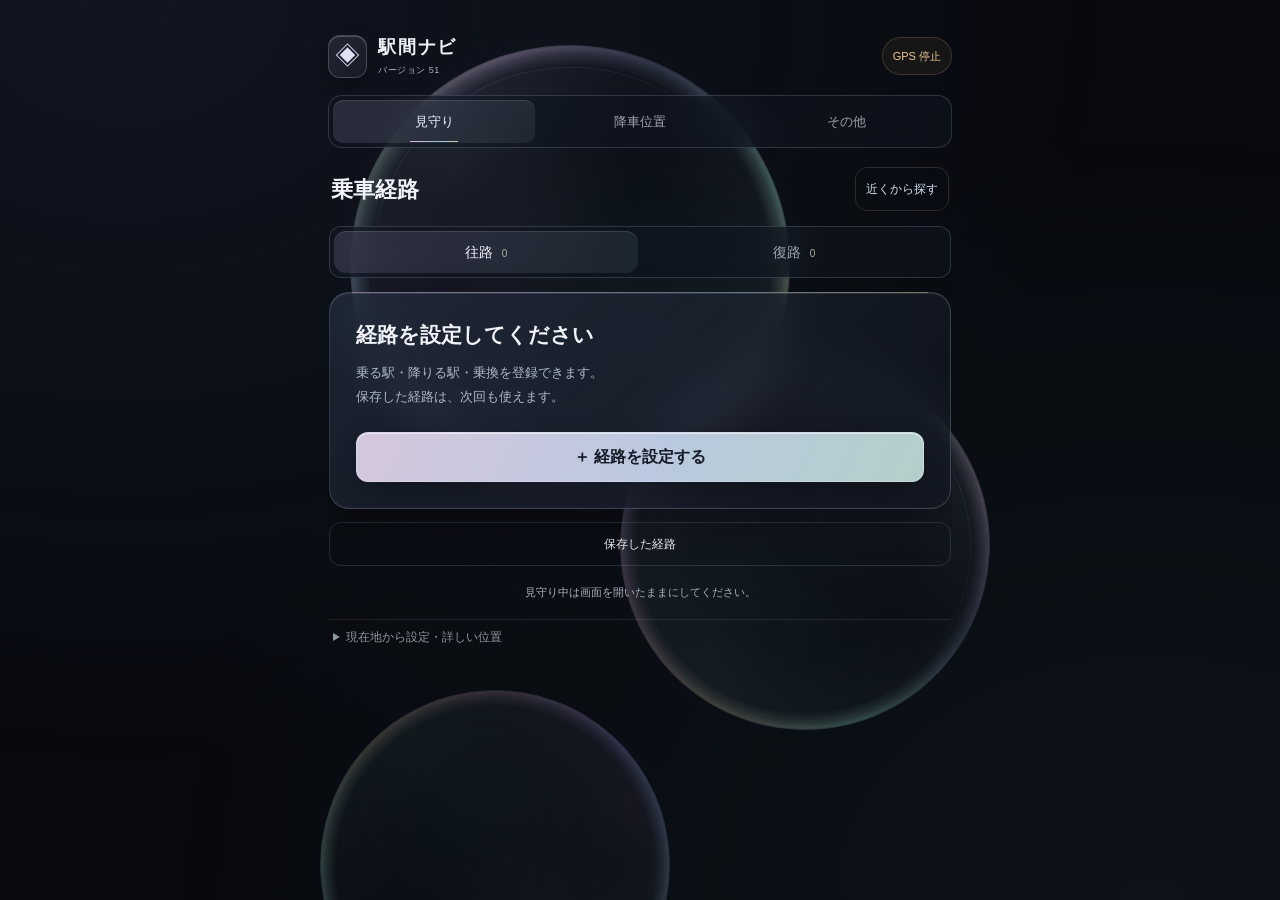
==== commit 604d8afd: "Add files via upload" ====
--- a/index.html
+++ b/index.html
@@ -41,8 +41,8 @@
 
 
 .station-quick{position:relative;z-index:16;flex-shrink:0;margin:0 0 8px}.station-quick-form{display:grid;grid-template-columns:minmax(0,1fr) auto;gap:7px;padding:4px;border:1px solid #ced8ff24;border-radius:15px;background:linear-gradient(120deg,#d9caff0e,#a8eadb08);backdrop-filter:blur(24px);-webkit-backdrop-filter:blur(24px);box-shadow:inset 0 1px #fff1}.station-quick-form input{width:100%;min-width:0;min-height:42px;border:0;border-radius:11px;padding:8px 11px;color:#fff;background:#090e1db8;font-size:16px;-webkit-appearance:none;appearance:none}.station-quick-form input::placeholder{color:#97a4bd}.station-quick-submit{min-width:62px;min-height:42px;border:0;padding:7px 11px;font-size:13px;background:linear-gradient(125deg,#cdbbff22,#8ce4d319);color:#eef3ff}.station-quick-panel{position:absolute;top:calc(100% + 6px);left:0;right:0;z-index:25;max-height:min(48vh,390px);overflow:auto;padding:12px;border:1px solid #d5ddff3d;border-radius:16px;background:linear-gradient(145deg,#171a2df5,#10242af2);backdrop-filter:blur(30px) saturate(150%);-webkit-backdrop-filter:blur(30px) saturate(150%);box-shadow:0 18px 50px #0009,inset 0 1px #ffffff1d}.station-quick-panel .field{margin:7px 0 4px}.station-quick-panel select{background:#0a1020e8}.station-quick-meta{display:flex;align-items:center;justify-content:space-between;gap:10px;font-size:12px;color:#c1cce1}.station-quick-close{min-height:30px;padding:3px 9px;border-radius:10px;font-size:11px}.station-quick-hint{margin:7px 1px 0;font-size:11px;line-height:1.45;color:#aebbd1}.station-quick-direction-ready select{border-color:#a7e8d865;box-shadow:0 0 0 1px #8edbcf1c}.large .station-quick-form input{font-size:18px}.large .station-quick-panel{font-size:16px}
-</style><link rel="stylesheet" href="./journey.css?v=47.0"></head><body><div class="ambient" aria-hidden="true"><span class="soap-orb orb-one"></span><span class="soap-orb orb-two"></span><span class="soap-orb orb-three"></span></div><main>
-<header><div class="brand"><span class="brandIcon" aria-hidden="true">◈</span><div><h1>駅間ナビ</h1><small>バージョン 47</small></div></div><button id="gpsState" class="chip" aria-label="GPSの状態と設定案内">GPS 未開始</button></header>
+</style><link rel="stylesheet" href="./journey.css?v=51.0"></head><body><div class="ambient" aria-hidden="true"><span class="soap-orb orb-one"></span><span class="soap-orb orb-two"></span><span class="soap-orb orb-three"></span></div><main>
+<header><div class="brand"><span class="brandIcon" aria-hidden="true">◈</span><div><h1>駅間ナビ</h1><small>バージョン 51</small></div></div><button id="gpsState" class="chip" aria-label="GPSの状態と設定案内">GPS 未開始</button></header>
 
 <nav class="tabs" role="tablist" aria-label="画面切替"><button id="tabRide" role="tab" aria-controls="panelRide" aria-selected="true">見守り</button><button id="tabGuide" role="tab" aria-controls="panelGuide" aria-selected="false">降車位置</button><button id="tabSettings" role="tab" aria-controls="panelSettings" aria-selected="false">その他</button><button id="tabHistory" hidden role="tab" aria-controls="panelHistory" aria-selected="false">履歴</button></nav>
 <div id="journeyUpdate" class="update-note" hidden><span id="journeyUpdateText"></span><button id="journeyUpdateApply">更新する</button></div><div id="watchMini" class="watch-mini" hidden><span id="watchMiniText"></span><button id="watchMiniBack">見守りへ</button></div><aside id="alarmBanner" class="alarm-banner" role="status" aria-live="assertive" hidden><strong id="alarmTitle"></strong><p id="alarmBody"></p><button id="ackBtn" class="primary full">確認しました</button></aside>
@@ -50,7 +50,7 @@
 <details id="gpsHelp" class="card gps-help" hidden><summary id="gpsHelpTitle">位置情報の設定を確認</summary><p id="gpsHelpReason" class="hint"></p><ol id="gpsApple"><li>iPhoneの「設定」→「プライバシーとセキュリティ」→「位置情報サービス」をオンにします。</li><li>同じ画面で「SafariのWebサイト」（ほかのブラウザならそのアプリ）の位置情報を許可し、「正確な位置情報」をオンにします。</li><li>Safariでこのサイトの位置情報を拒否した場合は、ページメニュー内のWebサイト設定も確認してください。</li></ol><ol id="gpsOther"><li>端末の設定で「位置情報」をオンにします。</li><li>ブラウザと、このWebサイトへの位置情報の利用を許可します。</li><li>この画面に戻り、GPSを再試行してください。</li></ol><p class="hint">このページから端末のGPSを直接オンにはできません。設定から戻ると再取得します。</p><a href="https://support.apple.com/ja-jp/guide/personal-safety/ips9bf20ad2f/web" target="_blank" rel="noopener noreferrer" class="hint">Appleの設定ガイド</a><div class="grid"><button id="gpsRetry" class="primary">GPSを再試行</button><button id="closeGpsHelp" class="ghost">閉じる</button></div></details>
 
 <section id="journeyHome"><div class="home-intro"><div><h2>乗車経路</h2><p id="homeNearby">保存した経路から開始できます</p></div><button id="homeLocate" class="home-locate">近くから探す</button></div><div id="journeyHomeTabs" class="preset-tabs" role="tablist" aria-label="往路と復路"></div><div id="journeyCandidates" role="tabpanel"></div><div class="home-actions"><button id="homeNew">＋ 新しい経路</button><button id="homeSaved">保存した経路</button></div><p class="home-footer">見守り中は画面を開いたままにしてください。</p></section>
-<section id="watchHero" class="card" hidden><div class="row"><span id="watchHeading" class="watch-heading">見守り中</span><span id="watchQuality" class="chip watch-quality">GPSを確認中</span></div><button id="watchGoal" class="watch-goal" aria-label="今回の降車駅・経路を変更"></button><div id="watchCount" class="watch-count textual">現在地を確認中</div><div id="watchNextRow" class="watch-next"><span>次の停車駅</span><strong id="watchNext">—</strong></div><div id="watchSegment" class="watch-segment"><div class="segment-stations"><span id="segmentFrom">—</span><span aria-hidden="true">→</span><span id="segmentTo">—</span></div><div id="segmentTrack" class="segment-track" role="progressbar" aria-label="次の停車駅までの位置" aria-valuemin="0" aria-valuemax="100"><span class="segment-piece" aria-hidden="true"></span><span class="segment-piece" aria-hidden="true"></span><span class="segment-piece" aria-hidden="true"></span><span class="segment-piece" aria-hidden="true"></span><span class="segment-piece" aria-hidden="true"></span><span class="segment-piece" aria-hidden="true"></span><span class="segment-piece" aria-hidden="true"></span><span class="segment-piece" aria-hidden="true"></span><span class="segment-piece" aria-hidden="true"></span><span class="segment-piece" aria-hidden="true"></span><span id="segmentMarker" class="segment-marker" aria-hidden="true" hidden></span></div><p id="segmentNote" class="segment-note">位置を確認しています</p></div><p id="watchRoute" class="watch-route"></p><p id="watchEta" class="watch-eta"></p><div class="watch-progress"><span id="watchProgressFill"></span></div><p id="watchFinal" class="watch-final" hidden></p><div id="watchPositionNote" class="watch-recovery" role="status"></div><div id="watchTransfer" class="watch-transfer" hidden><strong id="watchTransferTitle"></strong><p id="watchTransferDetail"></p><button id="watchTransferStart" class="primary"></button></div><div class="watch-actions"><button id="watchGuide" class="watch-guide">この駅の降車位置 ↗</button><button id="watchMore" aria-label="見守りの操作">•••</button></div><div class="watch-status-foot"><span id="watchPower">通常の見守り</span><span id="watchWake">画面保持 未取得</span><span>音は鳴りません</span></div><button id="watchReset" class="watch-reset ghost">今回の設定を全解除</button></section>
+<section id="watchHero" class="card" hidden><div class="row"><span id="watchHeading" class="watch-heading">見守り中</span><span id="watchQuality" class="chip watch-quality">GPSを確認中</span></div><button id="watchGoal" class="watch-goal" aria-label="今回の降車駅・経路を変更"></button><div id="watchCount" class="watch-count textual">現在地を確認中</div><div id="watchNextRow" class="watch-next"><span>次の停車駅</span><strong id="watchNext">—</strong></div><div class="progress-view-switch" role="group" aria-label="現在位置の表示方法"><button id="watchViewSegment" type="button" aria-pressed="true">現在区間</button><button id="watchViewRoute" type="button" aria-pressed="false">全区間</button></div><div id="watchSegment" class="watch-segment"><div class="segment-stations"><span id="segmentFrom">—</span><span aria-hidden="true">→</span><span id="segmentTo">—</span></div><div id="segmentTrack" class="segment-track" role="progressbar" aria-label="次の停車駅までの位置" aria-valuemin="0" aria-valuemax="100"><span class="segment-piece" aria-hidden="true"></span><span class="segment-piece" aria-hidden="true"></span><span class="segment-piece" aria-hidden="true"></span><span class="segment-piece" aria-hidden="true"></span><span class="segment-piece" aria-hidden="true"></span><span class="segment-piece" aria-hidden="true"></span><span class="segment-piece" aria-hidden="true"></span><span class="segment-piece" aria-hidden="true"></span><span class="segment-piece" aria-hidden="true"></span><span class="segment-piece" aria-hidden="true"></span><span id="segmentMarker" class="segment-marker" aria-hidden="true" hidden></span></div><p id="segmentNote" class="segment-note">位置を確認しています</p></div><div id="watchRouteOverview" class="route-overview-view" hidden><div class="route-overview-head"><span id="watchRouteRange">経路を確認中</span><button id="watchRouteCenter" type="button" class="route-center">現在地へ</button></div><div id="watchRouteCanvas" class="route-overview-canvas" role="progressbar" aria-label="出発地から最終目的地までの現在位置" aria-valuemin="0" aria-valuemax="100"></div></div><p id="watchRoute" class="watch-route"></p><p id="watchEta" class="watch-eta"></p><p id="watchGpsAge" class="gps-age gps-age-unknown">GPS最終取得 未取得</p><div class="watch-progress"><span id="watchProgressFill"></span></div><p id="watchFinal" class="watch-final" hidden></p><div id="watchPositionNote" class="watch-recovery" role="status"></div><div id="watchTransfer" class="watch-transfer" hidden><strong id="watchTransferTitle"></strong><p id="watchTransferDetail"></p><button id="watchTransferStart" class="primary"></button></div><div class="watch-actions"><button id="watchGuide" class="watch-guide">この駅の降車位置 ↗</button><button id="watchMore" aria-label="見守りの操作">•••</button></div><button id="dimNow" class="dim-launch" type="button">☾ 節電画面にする</button><div class="watch-status-foot"><span id="watchPower">通常の見守り</span><span id="watchWake">画面保持 未取得</span><span>音は鳴りません</span></div><button id="watchReset" class="watch-reset ghost">今回の設定を全解除</button></section>
 <details id="advancedRide" class="advanced-ride"><summary>現在地から設定・詳しい位置</summary>
 <section class="card route-card journey-card"><div class="row"><span id="nearestLabel" class="nearest">最寄駅を取得すると路線を絞ります</span><button id="startBtn" class="small primary">開始</button></div><nav id="journeyCrumbs" class="journey-crumbs" aria-label="乗車設定"><button id="journeyStepStation" class="journey-step waiting" type="button" data-step="station"><small>1 現在駅</small><strong id="journeyStationValue">自動判定</strong></button><button id="journeyStepRoute" class="journey-step waiting" type="button" data-step="route"><small>2 路線</small><strong id="journeyRouteValue">確認中</strong></button><button id="journeyStepDirection" class="journey-step waiting" type="button" data-step="direction"><small>3 方面</small><strong id="journeyDirectionValue">自動判定</strong></button><button id="journeyStepGoal" class="journey-step waiting" type="button" data-step="goal"><small>4 降車駅</small><strong id="journeyGoalValue">未設定</strong></button></nav><div id="journeyPanel" class="journey-panel" hidden><div class="journey-panel-head"><strong id="journeyTitle">選択</strong><button id="journeyClose" class="chip" type="button">閉じる</button></div><p id="journeyHint" class="hint"></p><div id="journeyChoices" class="candidate-grid"></div><button id="journeyAll" type="button" class="full ghost small" hidden></button></div><details class="journey-advanced"><summary>候補一覧・細かい設定</summary><label for="route" class="field">路線</label><select id="route"></select><div class="row"><span id="activeRoute" class="routeName"></span><span id="routeMode" class="mini"></span></div></details><div id="routePrompt" class="route-prompt legacy-route-prompt" hidden><p id="routePromptText" class="hint"></p><div id="routeCandidates" class="candidate-grid"></div><p id="routeMore" class="mini" hidden></p></div><div id="status" class="status" role="status" aria-live="polite"></div><div id="gpsProgress" class="gps-progress-panel" role="status" aria-live="polite" hidden><div class="gps-progress-head"><strong id="gpsProgressLabel">GPS確認中</strong><span id="gpsProgressPct" class="gps-progress-pct">0%</span></div><div id="gpsProgressTrack" class="gps-progress-track" role="progressbar" aria-label="GPS確認の進捗" aria-valuemin="0" aria-valuemax="100" aria-valuenow="0"><span id="gpsProgressFill" class="gps-progress-fill"></span></div><div class="gps-progress-meta"><span id="gpsProgressDetail"></span><span id="gpsProgressRemain" class="gps-progress-remain"></span></div></div></section>
 <section id="currentCard" class="card hero rainbow"><div class="row"><span class="eyebrow" id="currentLabel">いまの場所</span><span id="currentBadge" class="chip">GPS待ち</span></div><div class="current-name" id="currentName">どの駅にいる？</div><p class="current-note" id="currentNote">「開始」で現在地を確認します。</p><div class="next-block"><div class="eyebrow" id="nextLabel">次の停車駅</div><div class="next" id="nextName">—</div></div><div class="row"><p id="directionText" class="routeName"></p><button id="serviceBadge" class="chip" aria-label="停車パターンを変更">全収録駅</button></div><div class="track-wrap"><div class="stations"><span id="prevName">—</span><small>→</small><span id="routeNext">—</span></div><div id="track" class="track"><span id="train" class="train"></span></div><div id="progressText" class="progress">位置を待っています</div></div><div class="inline-metrics"><span>次駅まで <b id="remaining">—</b></span><span>目安 <b id="eta">—</b></span></div></section>
@@ -62,13 +62,13 @@
 <section class="card rainbow"><div class="row"><span class="guide-count">降車位置・設備に近い号車</span><span id="guideState" class="chip"></span></div><h2 id="guideStation" class="guide-subtitle">降りる駅を選択</h2><p id="guideContext" class="hint"></p><button id="chooseGuideStation" class="small ghost">乗車画面で降車駅を変更</button><p id="guideTripContext" class="guide-mode-note hint" hidden></p><div class="facility-chips" role="group" aria-label="設備を絞る"><button data-facility="all" aria-pressed="true">すべて</button><button data-facility="elevator" aria-pressed="false" aria-label="エレベーターのみ">EV</button><button data-facility="escalator" aria-pressed="false">エスカレーター</button><button data-facility="stairs" aria-pressed="false">階段</button></div><div id="guideFilters"><label for="facilityFilter" class="field">近くで降りたい設備</label><select id="facilityFilter"><option value="all">階段・エレベーター・エスカレーター</option><option value="elevator">エレベーター</option><option value="stairs">階段</option><option value="escalator">エスカレーター</option></select><label id="guideExitField" class="field">改札・乗換先<select id="guideExit"><option value="all">すべて</option></select></label><details class="guide-refine"><summary>編成・到着ホームで絞る</summary><div class="grid"><label class="field">編成<select id="guideLength"><option value="all">編成不明</option></select></label><label class="field">到着ホーム<select id="guidePlatform"><option value="all">ホーム不明</option></select></label></div><p class="mini">分からない場合は選択不要です。乗車のたびに条件が変わるため、この絞り込みは次回に持ち越しません。</p></details></div><p id="guideStatus" class="hint" role="status"></p></section>
 <div id="guideCases"></div><div id="guideDynamic"></div><section class="card"><div id="guideLinks" class="guide-links"></div><p class="mini"><a href="./station_coverage_report.txt" download>収録状況メモ</a> · <a href="./station_support.json" download>全駅の対応true/false JSON</a></p><p id="guideCaution" class="mini"></p><p class="mini">内蔵データはオフライン表示。オンライン案内は初回取得時に通信し、成功後は同じ駅の結果を端末にキャッシュします。</p></section></div>
 <div id="panelSettings" class="panel" role="tabpanel" aria-labelledby="tabSettings" hidden>
-<div class="settings-menu"><button aria-pressed="true">設定</button><button id="openHistory" aria-pressed="false">乗車の記録</button></div><section class="card notification-card"><h2>通知・振動</h2><p class="hint">降りる駅が近づいたら、通知でお知らせします。</p><div id="notificationSettings"></div></section><section class="card"><h2>保存した経路</h2><button id="settingsPresets" class="full ghost">経路の管理・書き出し</button></section><section class="card rainbow"><h2>見守りの設定</h2><label class="toggle">自動で省電力にする<input id="journeyEco" type="checkbox" checked></label><p class="hint">遠い区間では処理を抑え、降車駅が近いときや位置が不確かなときは通常に戻します。</p><label class="toggle">起動時に近くの駅から候補を探す<input id="autoStart" type="checkbox" checked></label><label hidden><input id="autoGuard" type="checkbox">旧版の自動見守り</label><p class="hint">許可済みの場合は現在地を一度確認し、候補を表示します。見守りは「開始」を押すと始まります。</p><label><span class="field">進行方向</span><select id="direction"><option value="auto">自動で判定</option><option value="1">路線順</option><option value="-1">逆方向</option></select></label><div class="grid"><label><span class="field">画面の更新間隔</span><select id="interval"><option value="1000">1秒</option><option value="3000">3秒</option><option value="5000" selected>5秒</option><option value="10000">10秒</option><option value="15000">15秒</option><option value="30000">30秒</option><option value="60000">60秒</option></select></label><label><span class="field">文字サイズ</span><select id="textSize"><option value="normal">標準</option><option value="large">大きめ</option></select></label></div><div id="wakeOptions"><label class="toggle">追跡中の画面スリープを防ぐ<input id="wakeToggle" type="checkbox" checked></label><span id="wakeState" class="chip">画面保持 未開始</span></div><p class="hint">画面を閉じた間はGPSの取得を休止し、戻ったら再開します。iPhoneは画面を開いてご利用ください。</p></section>
+<div class="settings-menu"><button aria-pressed="true">設定</button><button id="openHistory" aria-pressed="false">乗車の記録</button></div><section class="card notification-card"><h2>通知・振動</h2><p class="hint">降りる駅が近づいたら、通知でお知らせします。</p><div id="notificationSettings"></div></section><section class="card"><h2>保存した経路</h2><button id="settingsPresets" class="full ghost">経路の管理・書き出し</button></section><section class="card rainbow"><h2>見守りの設定</h2><div class="dim-settings"><label for="dimDelay">操作しないときの節電画面</label><select id="dimDelay"><option value="0">自動では切り替えない</option><option value="3">3秒後</option><option value="5">5秒後</option><option value="10" selected>10秒後</option><option value="30">30秒後</option><option value="60">60秒後</option></select><label for="dimMotion">節電画面の発光</label><select id="dimMotion"><option value="auto">ゆっくり明暗を繰り返す</option><option value="static">静止する</option></select><button id="dimPreview" type="button" class="ghost">節電画面を試す</button><button id="effectPreview" type="button" class="ghost">通知の演出を試す</button><p class="hint">見守り画面でのみ自動切替。GPSと通知は続け、到着やお知らせの際は通常画面に戻ります。現在位置に虹色の光を表示します。演出中は消費電力が増える場合があります。端末の明るさは手動で調整してください。</p></div><label class="toggle">遠い区間のGPS処理を抑える<input id="journeyEco" type="checkbox" checked></label><p class="hint">遠い区間では処理を抑え、降車駅が近いときや位置が不確かなときは通常に戻します。</p><label class="toggle">起動時に近くの駅から候補を探す<input id="autoStart" type="checkbox" checked></label><label hidden><input id="autoGuard" type="checkbox">旧版の自動見守り</label><p class="hint">許可済みの場合は現在地を一度確認し、候補を表示します。見守りは「開始」を押すと始まります。</p><label><span class="field">進行方向</span><select id="direction"><option value="auto">自動で判定</option><option value="1">路線順</option><option value="-1">逆方向</option></select></label><div class="grid"><label><span class="field">画面の更新間隔</span><select id="interval"><option value="1000">1秒</option><option value="3000">3秒</option><option value="5000" selected>5秒</option><option value="10000">10秒</option><option value="15000">15秒</option><option value="30000">30秒</option><option value="60000">60秒</option></select></label><label><span class="field">文字サイズ</span><select id="textSize"><option value="normal">標準</option><option value="large">大きめ</option></select></label></div><div id="wakeOptions"><label class="toggle">追跡中の画面スリープを防ぐ<input id="wakeToggle" type="checkbox" checked></label><span id="wakeState" class="chip">画面保持 未開始</span></div><p class="hint">画面を閉じた間はGPSの取得を休止し、戻ったら再開します。iPhoneは画面を開いてご利用ください。</p></section>
 <section class="card"><h2>降車のお知らせ</h2><div class="grid"><label><span class="field">距離</span><select id="alertDistance"><option value="300">300 m以内</option><option value="500">500 m以内</option><option value="1000" selected>1 km以内</option><option value="1500">1.5 km以内</option></select></label><label><span class="field">到着の目安</span><select id="alertLead"><option value="60">1分以内</option><option value="120" selected>2分以内</option><option value="180">3分以内</option><option value="300">5分以内</option></select></label></div><label class="toggle">1駅前に停車した時も知らせる<input id="oneBefore" type="checkbox" checked></label><div id="hapticOptions" hidden><label class="toggle">バイブを使う<input id="hapticToggle" type="checkbox" checked></label><label class="toggle">未確認なら20秒おきに再通知（最大3回）<input id="repeatToggle" type="checkbox" checked></label><button id="hapticTest" class="full ghost">バイブを試す</button></div><p id="hapticStatus" class="hint" role="status"></p><button id="notificationHelp" class="full ghost">通知の設定・ほかの方法</button><label><span class="field">時間でも確認する（画面表示中のみ）</span><select id="timerMinutes"><option value="0">使わない</option><option value="3">3分後</option><option value="5">5分後</option><option value="10">10分後</option><option value="15">15分後</option><option value="20">20分後</option><option value="30">30分後</option><option value="60">60分後</option></select></label></section>
 <section class="card"><h2>路線・停車駅を補正</h2><label for="service" class="field">列車の停車パターン</label><select id="service"></select><p id="serviceNote" class="hint"></p><p id="coverage" class="hint"></p><label class="toggle">候補を絞らず全路線から選ぶ<input id="showAllRoutes" type="checkbox"></label><p class="hint">通常は現在地と移動経路に合う路線だけを表示します。停車駅・移動経路と合わなくなった自動選択は見直します。手動選択と矛盾する場合は選び直しを促します。</p><details><summary>列車の行先・停車駅</summary><label><span class="field">列車の最後の停車駅</span><select id="destination" disabled></select></label><p class="hint" id="destinationHint"></p><p class="hint">快速・急行などは通過駅のチェックを外してください。列車種別はGPSだけでは判定できません。</p><button id="allStops" class="full ghost">全駅を停車駅にする</button><div id="stops" class="stoplist"></div></details><details><summary>現在駅を手動で補正</summary><label><span class="field">現在いる駅</span><select id="manualStation"></select></label><div class="grid"><button id="manualBtn">この駅に到着</button><button id="reverseBtn">方向を反転</button></div></details><details><summary>独自の駅リスト・座標</summary><p class="hint">1行に「駅名,緯度,経度」。保存すると独自路線になります。</p><textarea id="stationsInput" spellcheck="false" aria-label="駅座標"></textarea><button id="saveStationsBtn" class="full">独自路線として保存</button></details></section>
 <section class="card" id="legacyGuideNotes" hidden><details><summary>旧版で保存した自分用メモ</summary><p class="mini">過去に入力した内容を保管しています。調査済みの降車案内とは別の記録です。</p><div id="legacyGuideNoteList"></div></details></section><section class="card"><h2>動作状況</h2><button id="copyDiagnostics" class="full ghost">動作状況をコピー</button><button id="gpsHelpBtn" class="full ghost">GPS・位置情報の設定案内</button><div class="chips"><span id="netState" class="chip"></span><span id="modeState" class="chip"></span></div><div class="metrics"><div class="metric"><span>速度 km/h</span><b id="speed">—</b></div><div class="metric"><span>GPS精度</span><b id="accuracy">—</b></div></div><p id="updated" class="hint"></p><p id="offlineStatus" class="hint"></p><details><summary>デモで試す</summary><div class="grid"><button id="demoBtn">デモを開始</button><button id="outageBtn" disabled>デモでGPS途絶</button></div><p class="hint">デモ中は履歴を保存せず、バイブも動かしません。</p></details><details><summary>使い方・収録範囲・制約</summary><p class="hint">駅の概略座標を結んだ線から位置を推定します。ホーム位置や線路のカーブは再現していません。地下などでGPSが得られない場合は自動判定できません。</p><p class="hint">収録区間外の直通先は自動切替しません。位置・到着時刻は目安です。実際の車内案内を確認してください。</p><p id="routeInventory" class="hint"></p><p class="hint">停車パターン：東横線・みなとみらい線・田園都市線・目黒線の通常パターンを用意。列車の種別は自動確定しません。選択したパターンは路線別に保存します。<a href="https://www.tokyu.co.jp/railway/map/" target="_blank" rel="noopener noreferrer">公式路線図</a>で確認できます。</p><p class="hint">GPS途絶時は速度と途中停車（各30秒）を仮定し、最大5分進みます。駅で停止中に途絶した場合は35秒後の発車を仮定します。推定だけで到着・通過を確定しません。</p><p class="hint">設定はブラウザ内に保存します。プライベートブラウズやサイトデータ削除では消えることがあります。位置情報を外部送信しません。駅データは内蔵し、外部地図や運行情報を連続取得しません。</p><p class="hint">Safariの共有メニューから「ホーム画面に追加」できます。バックグラウンドGPSが有効になるわけではありません。このWebアプリだけで、画面をロックしたまま寝過ごしを防ぐことはできません。</p><p class="hint"><a href="https://www.w3.org/TR/geolocation/">GPSの仕様</a>・<a href="https://w3c.github.io/vibration/reports/implementation.html">バイブの対応</a>。路線確認：<a href="https://www.jreast.co.jp/map/">JR東日本</a>・<a href="https://www.tokyometro.jp/station/">東京メトロ</a></p></details><button id="forgetCommute" class="full ghost">保存した降車駅を消す</button></section>
 </div>
 <div id="panelHistory" class="panel" role="tabpanel" aria-labelledby="tabHistory" hidden><div class="settings-menu"><button id="openSettings" aria-pressed="false">設定</button><button aria-pressed="true">乗車の記録</button></div><section class="card"><h2>現在地付近の駅</h2><ul id="nearby" class="nearby"></ul><div class="metrics"><div class="metric"><span>前駅の通過</span><b id="passedAt">—</b></div><div class="metric"><span>直前の停車</span><b id="lastStop">—</b></div></div></section><section class="card"><div class="row"><h2>到着・通過の記録</h2><button id="clearBtn" class="small ghost">消去</button></div><ul id="history" class="history"></ul></section></div>
-</main><dialog id="journeyDialog" class="journey-dialog" aria-labelledby="journeyDialogTitle"><div class="dialog-head"><h2 id="journeyDialogTitle"></h2><button id="journeyDialogClose" aria-label="閉じる">×</button></div><div id="journeyDialogBody" class="dialog-body"></div></dialog><div id="toast" role="status"></div><script src="./notifications.js?v=47.0"></script><script src="./journey-ui.js?v=47.0"></script><script>
+</main><dialog id="journeyDialog" class="journey-dialog" aria-labelledby="journeyDialogTitle"><div class="dialog-head"><h2 id="journeyDialogTitle"></h2><button id="journeyDialogClose" aria-label="閉じる">×</button></div><div id="journeyDialogBody" class="dialog-body"></div></dialog><div id="toast" role="status"></div><script src="./visual-effects.js?v=51.0"></script><script src="./notifications.js?v=51.0"></script><script src="./dim-screen.js?v=51.0"></script><script src="./journey-ui.js?v=51.0"></script><script>
 
 const ROUTES=[{"id":"tokaido","name":"JR 東海道線｜東京〜熱海","color":"#ff9c46","stations":[["東京",35.6812,139.7671],["新橋",35.6662,139.7586],["品川",35.6285,139.7388],["川崎",35.5313,139.6968],["横浜",35.466,139.622],["戸塚",35.4004,139.5343],["大船",35.354,139.5311],["藤沢",35.3389,139.4875],["辻堂",35.337,139.447],["茅ケ崎",35.3307,139.4072],["平塚",35.3271,139.349],["大磯",35.3114,139.313],["二宮",35.2982,139.2569],["国府津",35.2808,139.2129],["鴨宮",35.2757,139.1802],["小田原",35.2564,139.1559],["早川",35.2389,139.1452],["根府川",35.2026,139.1385],["真鶴",35.1567,139.1324],["湯河原",35.146,139.102],["熱海",35.1032,139.0777]]},{"id":"yokosuka","name":"JR 横須賀線｜東京〜久里浜","color":"#69adff","stations":[["東京",35.6812,139.7671],["新橋",35.6662,139.7586],["品川",35.6285,139.7388],["西大井",35.6016,139.7216],["武蔵小杉",35.575,139.663],["新川崎",35.5514,139.6715],["横浜",35.466,139.622],["保土ケ谷",35.4468,139.5997],["東戸塚",35.43,139.5567],["戸塚",35.4004,139.5343],["大船",35.354,139.5311],["北鎌倉",35.3372,139.5452],["鎌倉",35.319,139.5504],["逗子",35.2975,139.5785],["東逗子",35.2987,139.601],["田浦",35.2925,139.6375],["横須賀",35.284,139.6556],["衣笠",35.2571,139.6613],["久里浜",35.2331,139.7009]]},{"id":"keihin","name":"JR 京浜東北・根岸線｜大宮〜大船","color":"#50c8ed","stations":[["大宮",35.9064,139.6239],["さいたま新都心",35.8938,139.6336],["与野",35.8845,139.6389],["北浦和",35.8722,139.6454],["浦和",35.8585,139.6571],["南浦和",35.8476,139.6691],["蕨",35.828,139.6904],["西川口",35.8156,139.7044],["川口",35.802,139.7174],["赤羽",35.778,139.7209],["東十条",35.7647,139.7269],["王子",35.753,139.738],["上中里",35.7473,139.7468],["田端",35.7381,139.7609],["西日暮里",35.7321,139.7668],["日暮里",35.7278,139.7709],["鶯谷",35.7215,139.778],["上野",35.7142,139.7774],["御徒町",35.7075,139.7747],["秋葉原",35.6984,139.7731],["神田",35.6917,139.7709],["東京",35.6812,139.7671],["有楽町",35.675,139.7633],["新橋",35.6662,139.7586],["浜松町",35.6554,139.7571],["田町",35.6457,139.7476],["高輪ゲートウェイ",35.6357,139.7407],["品川",35.6285,139.7388],["大井町",35.6063,139.7348],["大森",35.5887,139.728],["蒲田",35.5625,139.716],["川崎",35.5313,139.6968],["鶴見",35.5084,139.676],["新子安",35.4868,139.6547],["東神奈川",35.478,139.6334],["横浜",35.466,139.622],["桜木町",35.4509,139.6312],["関内",35.443,139.636],["石川町",35.4386,139.6435],["山手",35.4267,139.6464],["根岸",35.4157,139.636],["磯子",35.4005,139.6186],["新杉田",35.3869,139.619],["洋光台",35.3786,139.5967],["港南台",35.3751,139.5762],["本郷台",35.3679,139.5504],["大船",35.354,139.5311]]},{"id":"yokohama","name":"JR 横浜線・根岸線直通｜八王子〜大船","color":"#a5d467","stations":[["八王子",35.6556,139.3389],["片倉",35.6397,139.3415],["八王子みなみ野",35.63,139.3307],["相原",35.6069,139.3315],["橋本",35.5949,139.3444],["相模原",35.581,139.3706],["矢部",35.5733,139.3861],["淵野辺",35.5697,139.3954],["古淵",35.5568,139.4196],["町田",35.542,139.4451],["成瀬",35.5354,139.4733],["長津田",35.5317,139.4949],["十日市場",35.5263,139.5168],["中山",35.5147,139.5397],["鴨居",35.5108,139.5673],["小机",35.5085,139.5995],["新横浜",35.5075,139.6176],["菊名",35.5098,139.6306],["大口",35.4924,139.6463],["東神奈川",35.478,139.6334],["横浜",35.466,139.622],["桜木町",35.4509,139.6312],["関内",35.443,139.636],["石川町",35.4386,139.6435],["山手",35.4267,139.6464],["根岸",35.4157,139.636],["磯子",35.4005,139.6186],["新杉田",35.3869,139.619],["洋光台",35.3786,139.5967],["港南台",35.3751,139.5762],["本郷台",35.3679,139.5504],["大船",35.354,139.5311]]},{"id":"shonan_u","name":"JR 湘南新宿ライン｜宇都宮〜逗子","color":"#ed879c","stations":[["宇都宮",36.5594,139.8987],["雀宮",36.4938,139.8728],["石橋",36.4368,139.8662],["自治医大",36.3955,139.8544],["小金井",36.3744,139.8425],["小山",36.3127,139.8063],["間々田",36.2574,139.7613],["野木",36.2299,139.7407],["古河",36.1942,139.7095],["栗橋",36.1364,139.6943],["東鷲宮",36.0895,139.679],["久喜",36.0658,139.6773],["新白岡",36.0386,139.6725],["白岡",36.0178,139.6669],["蓮田",35.9814,139.6526],["東大宮",35.9489,139.6403],["土呂",35.9315,139.6326],["大宮",35.9064,139.6239],["浦和",35.8585,139.6571],["赤羽",35.778,139.7209],["池袋",35.7303,139.71],["新宿",35.6896,139.7006],["渋谷",35.658,139.7016],["恵比寿",35.6467,139.7101],["大崎",35.6197,139.7286],["西大井",35.6016,139.7216],["武蔵小杉",35.575,139.663],["新川崎",35.5514,139.6715],["横浜",35.466,139.622],["保土ケ谷",35.4468,139.5997],["東戸塚",35.43,139.5567],["戸塚",35.4004,139.5343],["大船",35.354,139.5311],["北鎌倉",35.3372,139.5452],["鎌倉",35.319,139.5504],["逗子",35.2975,139.5785]]},{"id":"shonan_t","name":"JR 湘南新宿ライン｜高崎〜小田原","color":"#ed879c","stations":[["高崎",36.3222,139.0124],["倉賀野",36.3003,139.0499],["新町",36.2725,139.1056],["神保原",36.2539,139.1495],["本庄",36.2363,139.1883],["岡部",36.2055,139.2375],["深谷",36.1913,139.2815],["籠原",36.1745,139.3307],["熊谷",36.1396,139.3894],["行田",36.1139,139.4328],["吹上",36.1032,139.4531],["北鴻巣",36.0853,139.4768],["鴻巣",36.0593,139.5093],["北本",36.0317,139.5349],["桶川",35.9985,139.5645],["北上尾",35.9857,139.5774],["上尾",35.9735,139.5886],["宮原",35.9408,139.6097],["大宮",35.9064,139.6239],["浦和",35.8585,139.6571],["赤羽",35.778,139.7209],["池袋",35.7303,139.71],["新宿",35.6896,139.7006],["渋谷",35.658,139.7016],["恵比寿",35.6467,139.7101],["大崎",35.6197,139.7286],["武蔵小杉",35.575,139.663],["新川崎",35.5514,139.6715],["横浜",35.466,139.622],["保土ケ谷",35.4468,139.5997],["東戸塚",35.43,139.5567],["戸塚",35.4004,139.5343],["大船",35.354,139.5311],["藤沢",35.3389,139.4875],["辻堂",35.337,139.447],["茅ケ崎",35.3307,139.4072],["平塚",35.3271,139.349],["大磯",35.3114,139.313],["二宮",35.2982,139.2569],["国府津",35.2808,139.2129],["鴨宮",35.2757,139.1802],["小田原",35.2564,139.1559]]},{"id":"keikyu","name":"京急 本線｜泉岳寺〜浦賀","color":"#fa737b","stations":[["泉岳寺",35.6387,139.74],["品川",35.6285,139.7388],["北品川",35.6224,139.7393],["新馬場",35.6175,139.7414],["青物横丁",35.6096,139.7429],["鮫洲",35.6055,139.7424],["立会川",35.5984,139.7389],["大森海岸",35.5877,139.7354],["平和島",35.5787,139.7349],["大森町",35.5727,139.732],["梅屋敷",35.5669,139.7281],["京急蒲田",35.5607,139.7236],["雑色",35.5496,139.7152],["六郷土手",35.5405,139.7071],["京急川崎",35.5327,139.7003],["八丁畷",35.523,139.6915],["鶴見市場",35.5175,139.6866],["京急鶴見",35.5071,139.6775],["花月総持寺",35.5005,139.6741],["生麦",35.4953,139.6675],["京急新子安",35.487,139.6553],["子安",35.4843,139.641],["神奈川新町",35.4816,139.6397],["京急東神奈川",35.4772,139.6352],["神奈川",35.4717,139.6277],["横浜",35.466,139.622],["戸部",35.4563,139.6194],["日ノ出町",35.4452,139.6263],["黄金町",35.4397,139.622],["南太田",35.4368,139.6132],["井土ヶ谷",35.4338,139.6009],["弘明寺",35.4248,139.5961],["上大岡",35.409,139.5968],["屏風浦",35.3932,139.6095],["杉田",35.3837,139.6169],["京急富岡",35.3661,139.6293],["能見台",35.3603,139.6294],["金沢文庫",35.3426,139.6223],["金沢八景",35.3313,139.6203],["追浜",35.3163,139.6246],["京急田浦",35.2995,139.6253],["安針塚",35.2856,139.6414],["逸見",35.279,139.6506],["汐入",35.2804,139.6621],["横須賀中央",35.2787,139.67],["県立大学",35.2647,139.6772],["堀ノ内",35.2631,139.6875],["京急大津",35.2612,139.6999],["馬堀海岸",35.2593,139.7087],["浦賀",35.2508,139.7157]]},{"id":"keikyu_k","name":"京急 久里浜線直通｜泉岳寺〜三崎口","color":"#fa737b","stations":[["泉岳寺",35.6387,139.74],["品川",35.6285,139.7388],["北品川",35.6224,139.7393],["新馬場",35.6175,139.7414],["青物横丁",35.6096,139.7429],["鮫洲",35.6055,139.7424],["立会川",35.5984,139.7389],["大森海岸",35.5877,139.7354],["平和島",35.5787,139.7349],["大森町",35.5727,139.732],["梅屋敷",35.5669,139.7281],["京急蒲田",35.5607,139.7236],["雑色",35.5496,139.7152],["六郷土手",35.5405,139.7071],["京急川崎",35.5327,139.7003],["八丁畷",35.523,139.6915],["鶴見市場",35.5175,139.6866],["京急鶴見",35.5071,139.6775],["花月総持寺",35.5005,139.6741],["生麦",35.4953,139.6675],["京急新子安",35.487,139.6553],["子安",35.4843,139.641],["神奈川新町",35.4816,139.6397],["京急東神奈川",35.4772,139.6352],["神奈川",35.4717,139.6277],["横浜",35.466,139.622],["戸部",35.4563,139.6194],["日ノ出町",35.4452,139.6263],["黄金町",35.4397,139.622],["南太田",35.4368,139.6132],["井土ヶ谷",35.4338,139.6009],["弘明寺",35.4248,139.5961],["上大岡",35.409,139.5968],["屏風浦",35.3932,139.6095],["杉田",35.3837,139.6169],["京急富岡",35.3661,139.6293],["能見台",35.3603,139.6294],["金沢文庫",35.3426,139.6223],["金沢八景",35.3313,139.6203],["追浜",35.3163,139.6246],["京急田浦",35.2995,139.6253],["安針塚",35.2856,139.6414],["逸見",35.279,139.6506],["汐入",35.2804,139.6621],["横須賀中央",35.2787,139.67],["県立大学",35.2647,139.6772],["堀ノ内",35.2631,139.6875],["新大津",35.2547,139.6915],["北久里浜",35.2491,139.6868],["京急久里浜",35.2319,139.7026],["YRP野比",35.2125,139.6844],["京急長沢",35.2058,139.674],["津久井浜",35.198,139.6637],["三浦海岸",35.1886,139.653],["三崎口",35.1779,139.6328]]},{"id":"keikyu_a","name":"京急 空港線直通｜横浜〜羽田空港","color":"#fa737b","stations":[["横浜",35.466,139.622],["神奈川",35.4717,139.6277],["京急東神奈川",35.4772,139.6352],["神奈川新町",35.4816,139.6397],["子安",35.4843,139.641],["京急新子安",35.487,139.6553],["生麦",35.4953,139.6675],["花月総持寺",35.5005,139.6741],["京急鶴見",35.5071,139.6775],["鶴見市場",35.5175,139.6866],["八丁畷",35.523,139.6915],["京急川崎",35.5327,139.7003],["六郷土手",35.5405,139.7071],["雑色",35.5496,139.7152],["京急蒲田",35.5607,139.7236],["糀谷",35.5544,139.7298],["大鳥居",35.5524,139.7395],["穴守稲荷",35.5503,139.7468],["天空橋",35.5481,139.7541],["羽田空港第3ターミナル",35.5445,139.768],["羽田空港第1・第2ターミナル",35.5508,139.7872]]},{"id":"toyoko","name":"東急東横線・みなとみらい線｜渋谷〜元町・中華街","color":"#ef8394","stations":[["渋谷",35.658,139.7016],["代官山",35.6481,139.7033],["中目黒",35.6443,139.699],["祐天寺",35.6377,139.6911],["学芸大学",35.6288,139.6853],["都立大学",35.6179,139.6763],["自由が丘",35.6074,139.6685],["田園調布",35.5969,139.6673],["多摩川",35.5898,139.6688],["新丸子",35.5806,139.6617],["武蔵小杉",35.575,139.663],["元住吉",35.564,139.654],["日吉",35.5531,139.6468],["綱島",35.5368,139.6349],["大倉山",35.5221,139.6298],["菊名",35.5098,139.6306],["妙蓮寺",35.4985,139.6331],["白楽",35.4898,139.6279],["東白楽",35.4834,139.629],["反町",35.4748,139.6236],["横浜",35.466,139.622],["新高島",35.4618,139.6268],["みなとみらい",35.457,139.6323],["馬車道",35.45,139.6361],["日本大通り",35.4467,139.6426],["元町・中華街",35.4423,139.65]]},{"id":"mm","name":"みなとみらい線｜横浜〜元町・中華街","color":"#64b9ff","stations":[["横浜",35.466,139.622],["新高島",35.4618,139.6268],["みなとみらい",35.457,139.6323],["馬車道",35.45,139.6361],["日本大通り",35.4467,139.6426],["元町・中華街",35.4423,139.65]]},{"id":"sotetsu","name":"相鉄 本線｜横浜〜海老名","color":"#66a8f8","stations":[["横浜",35.466,139.622],["平沼橋",35.4598,139.6168],["西横浜",35.4531,139.6076],["天王町",35.4548,139.6028],["星川",35.4588,139.5947],["和田町",35.4636,139.5862],["上星川",35.4673,139.5807],["西谷",35.4781,139.5658],["鶴ケ峰",35.475,139.5493],["二俣川",35.4634,139.5324],["希望ケ丘",35.4609,139.513],["三ツ境",35.4672,139.5026],["瀬谷",35.4704,139.4824],["大和",35.4707,139.461],["相模大塚",35.4719,139.4404],["さがみ野",35.4716,139.4286],["かしわ台",35.4662,139.415],["海老名",35.4522,139.3909]]},{"id":"izumino","name":"相鉄 いずみ野線直通｜横浜〜湘南台","color":"#66a8f8","stations":[["横浜",35.466,139.622],["平沼橋",35.4598,139.6168],["西横浜",35.4531,139.6076],["天王町",35.4548,139.6028],["星川",35.4588,139.5947],["和田町",35.4636,139.5862],["上星川",35.4673,139.5807],["西谷",35.4781,139.5658],["鶴ケ峰",35.475,139.5493],["二俣川",35.4634,139.5324],["南万騎が原",35.4524,139.5266],["緑園都市",35.4394,139.5213],["弥生台",35.4294,139.5066],["いずみ野",35.4294,139.4945],["いずみ中央",35.4159,139.4875],["ゆめが丘",35.4059,139.482],["湘南台",35.3965,139.466]]},{"id":"blue","name":"横浜市営 ブルーライン｜あざみ野〜湘南台","color":"#65b8ff","stations":[["あざみ野",35.5688,139.5535],["中川",35.5629,139.5705],["センター北",35.5532,139.5788],["センター南",35.5457,139.5744],["仲町台",35.5352,139.5906],["新羽",35.5277,139.6121],["北新横浜",35.519,139.6125],["新横浜",35.5075,139.6176],["岸根公園",35.4963,139.6174],["片倉町",35.4909,139.6067],["三ツ沢上町",35.4807,139.6058],["三ツ沢下町",35.4767,139.615],["横浜",35.466,139.622],["高島町",35.4573,139.623],["桜木町",35.4509,139.6312],["関内",35.443,139.636],["伊勢佐木長者町",35.4397,139.6323],["阪東橋",35.4369,139.6244],["吉野町",35.4354,139.6154],["蒔田",35.4293,139.609],["弘明寺（地下鉄）",35.423,139.6],["上大岡",35.409,139.5968],["港南中央",35.4014,139.5912],["上永谷",35.401,139.5727],["下永谷",35.4028,139.559],["舞岡",35.4028,139.5507],["戸塚",35.4004,139.5343],["踊場",35.4058,139.5185],["中田",35.4112,139.5114],["立場",35.4149,139.5003],["下飯田",35.4037,139.4824],["湘南台",35.3965,139.466]]},{"id":"keikyu_z","name":"京急 逗子線直通｜横浜〜逗子・葉山","color":"#fa737b","stations":[["横浜",35.466,139.622],["戸部",35.4563,139.6194],["日ノ出町",35.4452,139.6263],["黄金町",35.4397,139.622],["南太田",35.4368,139.6132],["井土ヶ谷",35.4338,139.6009],["弘明寺",35.4248,139.5961],["上大岡",35.409,139.5968],["屏風浦",35.3932,139.6095],["杉田",35.3837,139.6169],["京急富岡",35.3661,139.6293],["能見台",35.3603,139.6294],["金沢文庫",35.3426,139.6223],["金沢八景",35.3313,139.6203],["六浦",35.3224,139.6117],["神武寺",35.3063,139.5924],["逗子・葉山",35.2947,139.5802]]},{"id":"yamanote","name":"JR 山手線｜環状運転","color":"#b9d998","stations":[["東京",35.6812,139.7671],["有楽町",35.675,139.7633],["新橋",35.6662,139.7586],["浜松町",35.6554,139.7571],["田町",35.6457,139.7476],["高輪ゲートウェイ",35.6357,139.7407],["品川",35.6285,139.7388],["大崎",35.6197,139.7286],["五反田",35.6264,139.7234],["目黒",35.6339,139.7158],["恵比寿",35.6467,139.7101],["渋谷",35.658,139.7016],["原宿",35.6702,139.7027],["代々木",35.6831,139.7022],["新宿",35.6896,139.7006],["新大久保",35.7013,139.7001],["高田馬場",35.7126,139.7039],["目白",35.7212,139.7066],["池袋",35.7303,139.71],["大塚",35.7314,139.7286],["巣鴨",35.7335,139.7393],["駒込",35.7365,139.7469],["田端",35.7381,139.7609],["西日暮里",35.7321,139.7668],["日暮里",35.7278,139.7709],["鶯谷",35.7215,139.778],["上野",35.7142,139.7774],["御徒町",35.7075,139.7747],["秋葉原",35.6984,139.7731],["神田",35.6917,139.7709]],"loop":true},{"id":"chuo","name":"JR 中央線快速｜東京〜高尾","color":"#c6bddf","stations":[["東京",35.6812,139.7671],["神田",35.6917,139.7709],["御茶ノ水",35.6996,139.765],["四ツ谷",35.686,139.7306],["新宿",35.6896,139.7006],["中野",35.7058,139.6658],["高円寺",35.7053,139.6497],["阿佐ケ谷",35.7049,139.6359],["荻窪",35.7045,139.6201],["西荻窪",35.7038,139.5996],["吉祥寺",35.7031,139.5798],["三鷹",35.7027,139.5609],["武蔵境",35.7021,139.5435],["東小金井",35.7016,139.5238],["武蔵小金井",35.7011,139.5067],["国分寺",35.7001,139.4809],["西国分寺",35.6997,139.4657],["国立",35.6993,139.4468],["立川",35.6987,139.4132],["日野",35.679,139.3937],["豊田",35.6595,139.3817],["八王子",35.6556,139.3389],["西八王子",35.6567,139.3128],["高尾",35.642,139.2823]],"loop":false},{"id":"chuo_sobu","name":"JR 中央・総武線各停｜三鷹〜千葉","color":"#c6bddf","stations":[["三鷹",35.7027,139.5609],["吉祥寺",35.7031,139.5798],["西荻窪",35.7038,139.5996],["荻窪",35.7045,139.6201],["阿佐ケ谷",35.7049,139.6359],["高円寺",35.7053,139.6497],["中野",35.7058,139.6658],["東中野",35.7062,139.6863],["大久保",35.7006,139.6974],["新宿",35.6896,139.7006],["代々木",35.6831,139.7022],["千駄ケ谷",35.6812,139.7115],["信濃町",35.68,139.72],["四ツ谷",35.686,139.7306],["市ケ谷",35.691,139.7356],["飯田橋",35.702,139.745],["水道橋",35.702,139.7535],["御茶ノ水",35.6996,139.765],["秋葉原",35.6984,139.7731],["浅草橋",35.6974,139.7845],["両国",35.6959,139.7933],["錦糸町",35.6964,139.814],["亀戸",35.697,139.8267],["平井",35.706,139.8428],["新小岩",35.7169,139.858],["小岩",35.7332,139.8818],["市川",35.7289,139.907],["本八幡",35.7208,139.9273],["下総中山",35.7142,139.9431],["西船橋",35.7075,139.9591],["船橋",35.7017,139.9852],["東船橋",35.6997,140.0038],["津田沼",35.6913,140.0202],["幕張本郷",35.6729,140.0425],["幕張",35.6591,140.0576],["新検見川",35.6516,140.0735],["稲毛",35.6372,140.0926],["西千葉",35.6226,140.1032],["千葉",35.6134,140.1129]],"loop":false},{"id":"sobu","name":"JR 総武線快速｜東京〜千葉","color":"#c6bddf","stations":[["東京",35.6812,139.7671],["新日本橋",35.6888,139.7734],["馬喰町",35.6934,139.7824],["錦糸町",35.6964,139.814],["新小岩",35.7169,139.858],["市川",35.7289,139.907],["船橋",35.7017,139.9852],["津田沼",35.6913,140.0202],["稲毛",35.6372,140.0926],["千葉",35.6134,140.1129]],"loop":false},{"id":"saikyo","name":"JR 埼京・川越線｜大崎〜川越","color":"#c6bddf","stations":[["大崎",35.6197,139.7286],["恵比寿",35.6467,139.7101],["渋谷",35.658,139.7016],["新宿",35.6896,139.7006],["池袋",35.7303,139.71],["板橋",35.7453,139.7195],["十条",35.7603,139.7223],["赤羽",35.778,139.7209],["北赤羽",35.787,139.7064],["浮間舟渡",35.7912,139.6914],["戸田公園",35.8079,139.678],["戸田",35.8176,139.6695],["北戸田",35.8278,139.6604],["武蔵浦和",35.8441,139.6478],["中浦和",35.8538,139.6373],["南与野",35.8674,139.6311],["与野本町",35.8809,139.6261],["北与野",35.8906,139.6289],["大宮",35.9064,139.6239],["日進",35.9315,139.6061],["西大宮",35.9227,139.5798],["指扇",35.9174,139.5645],["南古谷",35.9034,139.5191],["川越",35.9071,139.483]],"loop":false},{"id":"joban","name":"JR 常磐線快速｜品川〜取手","color":"#c6bddf","stations":[["品川",35.6285,139.7388],["新橋",35.6662,139.7586],["東京",35.6812,139.7671],["上野",35.7142,139.7774],["日暮里",35.7278,139.7709],["三河島",35.7334,139.7772],["南千住",35.7341,139.7994],["北千住",35.7497,139.8051],["松戸",35.784,139.9007],["柏",35.8623,139.9708],["我孫子",35.8728,140.0105],["天王台",35.8723,140.041],["取手",35.8968,140.0625]],"loop":false},{"id":"joban_local","name":"JR 常磐線各停｜綾瀬〜取手","color":"#c6bddf","stations":[["綾瀬",35.7622,139.8249],["亀有",35.7665,139.8477],["金町",35.7696,139.8706],["松戸",35.784,139.9007],["北松戸",35.8004,139.9112],["馬橋",35.811,139.9172],["新松戸",35.8255,139.921],["北小金",35.8332,139.9314],["南柏",35.8444,139.9541],["柏",35.8623,139.9708],["北柏",35.8757,139.9882],["我孫子",35.8728,140.0105],["天王台",35.8723,140.041],["取手",35.8968,140.0625]],"loop":false},{"id":"keiyo","name":"JR 京葉線｜東京〜蘇我","color":"#c6bddf","stations":[["東京",35.6812,139.7671],["八丁堀",35.6746,139.7777],["越中島",35.6679,139.7928],["潮見",35.6587,139.8174],["新木場",35.6459,139.8267],["葛西臨海公園",35.6445,139.8615],["舞浜",35.6362,139.8836],["新浦安",35.6501,139.9123],["市川塩浜",35.666,139.9238],["二俣新町",35.6916,139.9595],["南船橋",35.681,139.9954],["新習志野",35.6674,140.0128],["幕張豊砂",35.6549,140.0266],["海浜幕張",35.6483,140.0418],["検見川浜",35.6371,140.0582],["稲毛海岸",35.6294,140.0745],["千葉みなと",35.606,140.1037],["蘇我",35.5815,140.1314]],"loop":false},{"id":"nambu","name":"JR 南武線｜川崎〜立川","color":"#c6bddf","stations":[["川崎",35.5313,139.6968],["尻手",35.5309,139.6843],["矢向",35.5394,139.6806],["鹿島田",35.5515,139.6747],["平間",35.5607,139.6714],["向河原",35.5729,139.6671],["武蔵小杉",35.575,139.663],["武蔵中原",35.5813,139.6423],["武蔵新城",35.5875,139.6294],["武蔵溝ノ口",35.5999,139.6115],["津田山",35.6043,139.6],["久地",35.6104,139.5928],["宿河原",35.6153,139.5807],["登戸",35.6207,139.57],["中野島",35.6307,139.5519],["稲田堤",35.6335,139.5351],["矢野口",35.641,139.5206],["稲城長沼",35.6442,139.5028],["南多摩",35.6491,139.4898],["府中本町",35.6657,139.477],["分倍河原",35.6684,139.4685],["西府",35.6709,139.4575],["谷保",35.6814,139.4467],["矢川",35.685,139.431],["西国立",35.693,139.4239],["立川",35.6987,139.4132]],"loop":false},{"id":"musashino","name":"JR 武蔵野線｜府中本町〜西船橋","color":"#c6bddf","stations":[["府中本町",35.6657,139.477],["北府中",35.6809,139.4718],["西国分寺",35.6997,139.4657],["新小平",35.7309,139.4705],["新秋津",35.778,139.4934],["東所沢",35.7948,139.5147],["新座",35.8038,139.5562],["北朝霞",35.8155,139.5873],["西浦和",35.8441,139.6278],["武蔵浦和",35.8441,139.6478],["南浦和",35.8476,139.6691],["東浦和",35.8641,139.7049],["東川口",35.875,139.744],["南越谷",35.8761,139.7904],["越谷レイクタウン",35.8763,139.8221],["吉川",35.8767,139.8435],["吉川美南",35.8681,139.8588],["新三郷",35.8588,139.869],["三郷",35.844,139.8867],["南流山",35.838,139.9037],["新松戸",35.8255,139.921],["新八柱",35.7911,139.9381],["東松戸",35.7707,139.9436],["市川大野",35.7554,139.9517],["船橋法典",35.7305,139.966],["西船橋",35.7075,139.9591]],"loop":false},{"id":"utsunomiya","name":"JR 宇都宮線｜東京〜宇都宮","color":"#c6bddf","stations":[["東京",35.6812,139.7671],["上野",35.7142,139.7774],["尾久",35.747,139.7538],["赤羽",35.778,139.7209],["浦和",35.8585,139.6571],["さいたま新都心",35.8938,139.6336],["大宮",35.9064,139.6239],["土呂",35.9315,139.6326],["東大宮",35.9489,139.6403],["蓮田",35.9814,139.6526],["白岡",36.0178,139.6669],["新白岡",36.0386,139.6725],["久喜",36.0658,139.6773],["東鷲宮",36.0895,139.679],["栗橋",36.1364,139.6943],["古河",36.1942,139.7095],["野木",36.2299,139.7407],["間々田",36.2574,139.7613],["小山",36.3127,139.8063],["小金井",36.3744,139.8425],["自治医大",36.3955,139.8544],["石橋",36.4368,139.8662],["雀宮",36.4938,139.8728],["宇都宮",36.5594,139.8987]],"loop":false},{"id":"takasaki","name":"JR 高崎線｜東京〜高崎","color":"#c6bddf","stations":[["東京",35.6812,139.7671],["上野",35.7142,139.7774],["尾久",35.747,139.7538],["赤羽",35.778,139.7209],["浦和",35.8585,139.6571],["さいたま新都心",35.8938,139.6336],["大宮",35.9064,139.6239],["宮原",35.9408,139.6097],["上尾",35.9735,139.5886],["北上尾",35.9857,139.5774],["桶川",35.9985,139.5645],["北本",36.0317,139.5349],["鴻巣",36.0593,139.5093],["北鴻巣",36.0853,139.4768],["吹上",36.1032,139.4531],["行田",36.1139,139.4328],["熊谷",36.1396,139.3894],["籠原",36.1745,139.3307],["深谷",36.1913,139.2815],["岡部",36.2055,139.2375],["本庄",36.2363,139.1883],["神保原",36.2539,139.1495],["新町",36.2725,139.1056],["倉賀野",36.3003,139.0499],["高崎",36.3222,139.0124]],"loop":false},{"id":"metro_g","name":"東京メトロ 銀座線｜浅草〜渋谷","color":"#c6bddf","stations":[["浅草",35.7107,139.7974],["田原町",35.7099,139.7906],["稲荷町",35.7112,139.7827],["上野",35.7142,139.7774],["上野広小路",35.7078,139.773],["末広町",35.7029,139.7717],["神田",35.6917,139.7709],["三越前",35.6849,139.7733],["日本橋",35.6824,139.7745],["京橋",35.6769,139.77],["銀座",35.6719,139.7641],["新橋",35.6662,139.7586],["虎ノ門",35.6702,139.75],["溜池山王",35.6736,139.7414],["赤坂見附",35.677,139.737],["青山一丁目",35.6728,139.7242],["外苑前",35.6705,139.7178],["表参道",35.6652,139.712],["渋谷",35.658,139.7016]],"loop":false},{"id":"metro_m","name":"東京メトロ 丸ノ内線｜池袋〜荻窪","color":"#c6bddf","stations":[["池袋",35.7303,139.71],["新大塚",35.7258,139.7299],["茗荷谷",35.7173,139.7368],["後楽園",35.7081,139.7518],["本郷三丁目",35.7067,139.7599],["御茶ノ水",35.6996,139.765],["淡路町",35.6954,139.7676],["大手町",35.6852,139.7645],["東京",35.6812,139.7671],["銀座",35.6719,139.7641],["霞ケ関",35.6739,139.751],["国会議事堂前",35.6736,139.7452],["赤坂見附",35.677,139.737],["四ツ谷",35.686,139.7306],["四谷三丁目",35.6879,139.72],["新宿御苑前",35.6886,139.7108],["新宿三丁目",35.6906,139.706],["新宿",35.6896,139.7006],["西新宿",35.6945,139.6927],["中野坂上",35.6978,139.6828],["新中野",35.6975,139.669],["東高円寺",35.6978,139.6582],["新高円寺",35.6979,139.6481],["南阿佐ケ谷",35.699,139.6358],["荻窪",35.7045,139.6201]],"loop":false},{"id":"metro_h","name":"東京メトロ 日比谷線｜北千住〜中目黒","color":"#c6bddf","stations":[["北千住",35.7497,139.8051],["南千住",35.7341,139.7994],["三ノ輪",35.7295,139.7914],["入谷",35.7205,139.7846],["上野",35.7142,139.7774],["仲御徒町",35.7067,139.7761],["秋葉原",35.6984,139.7731],["小伝馬町",35.6905,139.7784],["人形町",35.6863,139.7823],["茅場町",35.68,139.78],["八丁堀",35.6746,139.7777],["築地",35.6682,139.7724],["東銀座",35.6694,139.7673],["銀座",35.6719,139.7641],["日比谷",35.6746,139.7599],["霞ケ関",35.6739,139.751],["虎ノ門ヒルズ",35.6669,139.7477],["神谷町",35.6629,139.7451],["六本木",35.6628,139.7314],["広尾",35.6522,139.7222],["恵比寿",35.6467,139.7101],["中目黒",35.6443,139.699]],"loop":false},{"id":"metro_t","name":"東京メトロ 東西線｜中野〜西船橋","color":"#c6bddf","stations":[["中野",35.7058,139.6658],["落合",35.7107,139.6708],["高田馬場",35.7126,139.7039],["早稲田",35.7056,139.721],["神楽坂",35.7039,139.7344],["飯田橋",35.702,139.745],["九段下",35.6955,139.7515],["竹橋",35.6907,139.7568],["大手町",35.6852,139.7645],["日本橋",35.6824,139.7745],["茅場町",35.68,139.78],["門前仲町",35.6719,139.7956],["木場",35.6695,139.807],["東陽町",35.6696,139.8176],["南砂町",35.6689,139.8307],["西葛西",35.6645,139.8594],["葛西",35.6636,139.8726],["浦安",35.6659,139.8934],["南行徳",35.6727,139.9022],["行徳",35.6826,139.9142],["妙典",35.6917,139.9253],["原木中山",35.7031,139.9422],["西船橋",35.7075,139.9591]],"loop":false},{"id":"metro_c","name":"東京メトロ 千代田線｜代々木上原〜北綾瀬","color":"#c6bddf","stations":[["代々木上原",35.6691,139.6798],["代々木公園",35.669,139.69],["明治神宮前",35.6685,139.705],["表参道",35.6652,139.712],["乃木坂",35.6666,139.7264],["赤坂",35.6724,139.7365],["国会議事堂前",35.6736,139.7452],["霞ケ関",35.6739,139.751],["日比谷",35.6746,139.7599],["二重橋前",35.6774,139.7617],["大手町",35.6852,139.7645],["新御茶ノ水",35.6981,139.766],["湯島",35.7077,139.77],["根津",35.717,139.7656],["千駄木",35.7255,139.763],["西日暮里",35.7321,139.7668],["町屋",35.742,139.7801],["北千住",35.7497,139.8051],["綾瀬",35.7622,139.8249],["北綾瀬",35.777,139.832]],"loop":false},{"id":"metro_z","name":"東京メトロ 半蔵門線｜渋谷〜押上","color":"#c6bddf","stations":[["渋谷",35.658,139.7016],["表参道",35.6652,139.712],["青山一丁目",35.6728,139.7242],["永田町",35.6786,139.7403],["半蔵門",35.6857,139.7417],["九段下",35.6955,139.7515],["神保町",35.6959,139.7578],["大手町",35.6852,139.7645],["三越前",35.6849,139.7733],["水天宮前",35.6827,139.7853],["清澄白河",35.6821,139.7988],["住吉",35.6891,139.8157],["錦糸町",35.6964,139.814],["押上",35.7107,139.813]],"loop":false},{"id":"metro_n","name":"東京メトロ 南北線｜目黒〜赤羽岩淵","color":"#c6bddf","stations":[["目黒",35.6339,139.7158],["白金台",35.638,139.7263],["白金高輪",35.6429,139.734],["麻布十番",35.6553,139.737],["六本木一丁目",35.6656,139.7389],["溜池山王",35.6736,139.7414],["永田町",35.6786,139.7403],["四ツ谷",35.686,139.7306],["市ケ谷",35.691,139.7356],["飯田橋",35.702,139.745],["後楽園",35.7081,139.7518],["東大前",35.7176,139.758],["本駒込",35.7243,139.7539],["駒込",35.7365,139.7469],["西ケ原",35.746,139.7421],["王子",35.753,139.738],["王子神谷",35.7652,139.7357],["志茂",35.7779,139.732],["赤羽岩淵",35.7834,139.7221]],"loop":false},{"id":"metro_y","name":"東京メトロ 有楽町線｜和光市〜新木場","color":"#c6bddf","stations":[["和光市",35.7885,139.6127],["地下鉄成増",35.7765,139.6314],["地下鉄赤塚",35.7699,139.644],["平和台",35.7579,139.6538],["氷川台",35.7495,139.6654],["小竹向原",35.7438,139.6786],["千川",35.7382,139.6892],["要町",35.7332,139.6988],["池袋",35.7303,139.71],["東池袋",35.7255,139.7196],["護国寺",35.719,139.7275],["江戸川橋",35.7096,139.7328],["飯田橋",35.702,139.745],["市ケ谷",35.691,139.7356],["麹町",35.684,139.7379],["永田町",35.6786,139.7403],["桜田門",35.6773,139.7516],["有楽町",35.675,139.7633],["銀座一丁目",35.6743,139.767],["新富町",35.6705,139.7735],["月島",35.6639,139.7847],["豊洲",35.6549,139.7961],["辰巳",35.6456,139.8107],["新木場",35.6459,139.8267]],"loop":false},{"id":"metro_f","name":"東京メトロ 副都心線｜和光市〜渋谷","color":"#c6bddf","stations":[["和光市",35.7885,139.6127],["地下鉄成増",35.7765,139.6314],["地下鉄赤塚",35.7699,139.644],["平和台",35.7579,139.6538],["氷川台",35.7495,139.6654],["小竹向原",35.7438,139.6786],["千川",35.7382,139.6892],["要町",35.7332,139.6988],["池袋",35.7303,139.71],["雑司が谷",35.7202,139.7145],["西早稲田",35.7078,139.709],["東新宿",35.6979,139.7079],["新宿三丁目",35.6906,139.706],["北参道",35.6785,139.7057],["明治神宮前",35.6685,139.705],["渋谷",35.658,139.7016]],"loop":false},{"id":"denentoshi","name":"東急 田園都市線｜渋谷〜中央林間","color":"#c6bddf","stations":[["渋谷",35.658,139.7016],["池尻大橋",35.6506,139.6846],["三軒茶屋",35.643,139.67],["駒沢大学",35.6333,139.6615],["桜新町",35.6318,139.6446],["用賀",35.6265,139.6339],["二子玉川",35.6118,139.6267],["二子新地",35.6071,139.6222],["高津",35.6035,139.617],["溝の口",35.6,139.6106],["梶が谷",35.5936,139.6051],["宮崎台",35.587,139.5915],["宮前平",35.5846,139.5815],["鷺沼",35.5794,139.573],["たまプラーザ",35.5774,139.5586],["あざみ野",35.5688,139.5535],["江田",35.5586,139.5514],["市が尾",35.5514,139.5412],["藤が丘",35.5431,139.5272],["青葉台",35.5429,139.5174],["田奈",35.5361,139.5049],["長津田",35.5317,139.4949],["つくし野",35.5275,139.4854],["すずかけ台",35.5168,139.4815],["南町田グランベリーパーク",35.5116,139.4702],["つきみ野",35.5104,139.458],["中央林間",35.5079,139.4441]],"loop":false},{"id":"meguro","name":"東急 目黒線｜目黒〜日吉","color":"#c6bddf","stations":[["目黒",35.6339,139.7158],["不動前",35.6257,139.7134],["武蔵小山",35.6205,139.7044],["西小山",35.6157,139.6989],["洗足",35.6103,139.6943],["大岡山",35.6076,139.6856],["奥沢",35.6037,139.6723],["田園調布",35.5969,139.6673],["多摩川",35.5898,139.6688],["新丸子",35.5806,139.6617],["武蔵小杉",35.575,139.663],["元住吉",35.564,139.654],["日吉",35.5531,139.6468]],"loop":false},{"id":"odakyu","name":"小田急 小田原線｜新宿〜小田原","color":"#c6bddf","stations":[["新宿",35.6896,139.7006],["南新宿",35.6835,139.6987],["参宮橋",35.6786,139.6937],["代々木八幡",35.6699,139.6889],["代々木上原",35.6691,139.6798],["東北沢",35.665,139.673],["下北沢",35.6615,139.6668],["世田谷代田",35.658,139.6615],["梅ヶ丘",35.655,139.6536],["豪徳寺",35.6536,139.6476],["経堂",35.6516,139.6366],["千歳船橋",35.6479,139.6236],["祖師ヶ谷大蔵",35.6434,139.6099],["成城学園前",35.64,139.599],["喜多見",35.6361,139.5872],["狛江",35.6328,139.5771],["和泉多摩川",35.6278,139.5739],["登戸",35.6207,139.57],["向ヶ丘遊園",35.6174,139.5648],["生田",35.6152,139.542],["読売ランド前",35.6147,139.5274],["百合ヶ丘",35.6089,139.5167],["新百合ヶ丘",35.6038,139.5076],["柿生",35.5895,139.4972],["鶴川",35.5839,139.4804],["玉川学園前",35.563,139.463],["町田",35.542,139.4451],["相模大野",35.532,139.4379],["小田急相模原",35.5158,139.4231],["相武台前",35.4994,139.4077],["座間",35.4802,139.399],["海老名",35.4522,139.3909],["厚木",35.4432,139.3788],["本厚木",35.439,139.3644],["愛甲石田",35.4177,139.3443],["伊勢原",35.3952,139.3135],["鶴巻温泉",35.3827,139.2788],["東海大学前",35.3738,139.2717],["秦野",35.3701,139.2254],["渋沢",35.3749,139.1838],["新松田",35.3457,139.1399],["開成",35.3269,139.1356],["栢山",35.3102,139.1423],["富水",35.294,139.1526],["螢田",35.2818,139.1586],["足柄",35.2719,139.1548],["小田原",35.2564,139.1559]],"loop":false},{"id":"keio","name":"京王線｜新宿〜京王八王子","color":"#c6bddf","stations":[["新宿",35.6896,139.7006],["笹塚",35.6736,139.667],["代田橋",35.6712,139.659],["明大前",35.6685,139.6503],["下高井戸",35.6661,139.6416],["桜上水",35.6676,139.6307],["上北沢",35.6689,139.6234],["八幡山",35.6697,139.6153],["芦花公園",35.6705,139.6083],["千歳烏山",35.6683,139.6008],["仙川",35.6625,139.5849],["つつじヶ丘",35.6581,139.5751],["柴崎",35.6538,139.5667],["国領",35.6501,139.5583],["布田",35.6501,139.5516],["調布",35.6518,139.5446],["西調布",35.6572,139.5305],["飛田給",35.6601,139.5231],["武蔵野台",35.6647,139.5111],["多磨霊園",35.6662,139.5022],["東府中",35.669,139.4952],["府中",35.6722,139.4802],["分倍河原",35.6684,139.4685],["中河原",35.659,139.4574],["聖蹟桜ヶ丘",35.6506,139.4477],["百草園",35.6573,139.4315],["高幡不動",35.6621,139.413],["南平",35.6544,139.392],["平山城址公園",35.6475,139.3795],["長沼",35.6427,139.3663],["北野",35.6442,139.354],["京王八王子",35.6578,139.3435]],"loop":false},{"id":"seibu_ike","name":"西武 池袋線｜池袋〜飯能","color":"#c6bddf","stations":[["池袋",35.7303,139.71],["椎名町",35.7264,139.6941],["東長崎",35.73,139.6834],["江古田",35.7377,139.6729],["桜台",35.7387,139.6617],["練馬",35.7378,139.654],["中村橋",35.7368,139.6375],["富士見台",35.7357,139.6296],["練馬高野台",35.7407,139.6168],["石神井公園",35.7436,139.6068],["大泉学園",35.7494,139.5865],["保谷",35.7482,139.5671],["ひばりヶ丘",35.7516,139.5443],["東久留米",35.76,139.5335],["清瀬",35.772,139.5199],["秋津",35.7788,139.4964],["所沢",35.7867,139.4733],["西所沢",35.7893,139.4563],["小手指",35.8009,139.438],["狭山ヶ丘",35.8107,139.4169],["武蔵藤沢",35.8209,139.4128],["稲荷山公園",35.8441,139.3983],["入間市",35.8428,139.3902],["仏子",35.8376,139.3607],["元加治",35.8406,139.3453],["飯能",35.851,139.3188]],"loop":false},{"id":"tobu_tojo","name":"東武 東上線｜池袋〜小川町","color":"#c6bddf","stations":[["池袋",35.7303,139.71],["北池袋",35.741,139.716],["下板橋",35.7457,139.7148],["大山",35.748,139.702],["中板橋",35.756,139.6942],["ときわ台",35.7588,139.6891],["上板橋",35.7638,139.6763],["東武練馬",35.7688,139.661],["下赤塚",35.7703,139.645],["成増",35.7777,139.633],["和光市",35.7885,139.6127],["朝霞",35.7972,139.6003],["朝霞台",35.8144,139.587],["志木",35.8221,139.5753],["柳瀬川",35.8309,139.5624],["みずほ台",35.8379,139.5506],["鶴瀬",35.8456,139.5395],["ふじみ野",35.8606,139.5233],["上福岡",35.8738,139.5118],["新河岸",35.8915,139.4974],["川越",35.9071,139.483],["川越市",35.9141,139.477],["霞ヶ関",35.9256,139.4428],["鶴ヶ島",35.9365,139.4236],["若葉",35.9489,139.4084],["坂戸",35.9572,139.3959],["北坂戸",35.9729,139.3978],["高坂",36.0025,139.3978],["東松山",36.034,139.4019],["森林公園",36.045,139.3746],["つきのわ",36.0431,139.3451],["武蔵嵐山",36.0442,139.3285],["小川町（東武）",36.0591,139.2605]],"loop":false},{"id":"keio_new","name":"京王新線｜新宿〜笹塚","color":"#c6bddf","stations":[["新宿",35.6896,139.7006],["初台",35.681,139.686],["幡ヶ谷",35.6773,139.6763],["笹塚",35.6736,139.667]],"loop":false}];
 const GUIDE_ONLY_ROUTES=[{"id":"toei_a","name":"都営浅草線｜西馬込〜押上","guideOnly":true,"stations":["西馬込","馬込","中延","戸越","五反田","高輪台","泉岳寺","三田","大門","新橋","東銀座","宝町","日本橋","人形町","東日本橋","浅草橋","蔵前","浅草","本所吾妻橋","押上"],"dynamic":{"mode":"all","url":"https://wadattsu261.com/content/a-toeiasakusahome-all-info/","label":"都営浅草線 全駅簡易版"}},{"id":"toei_i","name":"都営三田線｜目黒〜西高島平","guideOnly":true,"stations":["目黒","白金台","白金高輪","三田","芝公園","御成門","内幸町","日比谷","大手町","神保町","水道橋","春日","白山","千石","巣鴨","西巣鴨","新板橋","板橋区役所前","板橋本町","本蓮沼","志村坂上","志村三丁目","蓮根","西台","高島平","新高島平","西高島平"],"dynamic":{"mode":"all","url":"https://wadattsu261.com/content/i-toeimitahome-all-info/","label":"都営三田線 全駅簡易版"}},{"id":"toei_s","name":"都営新宿線｜新宿〜本八幡","guideOnly":true,"stations":["新宿","新宿三丁目","曙橋","市ヶ谷","九段下","神保町","小川町","岩本町","馬喰横山","浜町","森下","菊川","住吉","西大島","大島","東大島","船堀","一之江","瑞江","篠崎","本八幡"],"dynamic":{"mode":"all","url":"https://wadattsu261.com/content/s-toeishinjukuhome-all-info/","label":"都営新宿線 全駅簡易版"}},{"id":"toei_e","name":"都営大江戸線｜光が丘〜都庁前〜環状部","guideOnly":true,"stations":["新宿西口","東新宿","若松河田","牛込柳町","牛込神楽坂","飯田橋","春日","本郷三丁目","上野御徒町","新御徒町","蔵前","両国","森下","清澄白河","門前仲町","月島","勝どき","築地市場","汐留","大門","赤羽橋","麻布十番","六本木","青山一丁目","国立競技場","代々木","新宿","都庁前","西新宿五丁目","中野坂上","東中野","中井","落合南長崎","新江古田","練馬","豊島園","練馬春日町","光が丘"],"dynamic":{"mode":"all","url":"https://wadattsu261.com/content/e-toeioedohome-all-info/","label":"都営大江戸線 全駅簡易版"},"directionLabels":["光が丘方面","環状部方面"]},{"id":"seibu_shinjuku","name":"西武新宿線｜西武新宿〜本川越","guideOnly":true,"stations":["西武新宿","高田馬場","下落合","中井","新井薬師前","沼袋","野方","都立家政","鷺ノ宮","下井草","井荻","上井草","上石神井","武蔵関","東伏見","西武柳沢","田無","花小金井","小平","久米川","東村山","所沢","航空公園","新所沢","入曽","狭山市","新狭山","南大塚","本川越"],"dynamic":{"mode":"all","url":"https://wadattsu261.com/content/ss-seibushinjukuhome-all-info/","label":"西武新宿線 全駅簡易版"}},{"id":"rinkai","name":"りんかい線｜大崎〜新木場","guideOnly":true,"stations":["大崎","大井町","品川シーサイド","天王洲アイル","東京テレポート","国際展示場","東雲","新木場"],"dynamic":{"mode":"all","url":"https://wadattsu261.com/content/r-rinkaihome-all-info/","label":"りんかい線 全駅簡易版"}},{"id":"oimachi","name":"東急大井町線｜大井町〜溝の口","guideOnly":true,"stations":["大井町","下神明","戸越公園","中延","荏原町","旗の台","北千束","大岡山","緑が丘","自由が丘","九品仏","尾山台","等々力","上野毛","二子玉川","溝の口"],"dynamic":{"mode":"all","url":"https://wadattsu261.com/content/om-tokyuoimachihome-all-info/","label":"東急大井町線 全駅簡易版"}},{"id":"tx","name":"つくばエクスプレス｜秋葉原〜つくば","guideOnly":true,"stations":["秋葉原","新御徒町","浅草","南千住","北千住","青井","六町","八潮","三郷中央","南流山","流山セントラルパーク","流山おおたかの森","柏の葉キャンパス","柏たなか","守谷","みらい平","みどりの","万博記念公園","研究学園","つくば"],"dynamic":{"mode":"hub","url":"https://wadattsu261.com/tx-tsukubaexpresshome-info/","label":"つくばエクスプレス 駅別詳細"}},{"id":"monorail","name":"東京モノレール｜浜松町〜羽田空港第2ターミナル","guideOnly":true,"stations":["モノレール浜松町","天王洲アイル","大井競馬場前","流通センター","昭和島","整備場","天空橋","羽田空港第3ターミナル","新整備場","羽田空港第1ターミナル","羽田空港第2ターミナル"],"dynamic":{"mode":"hub","url":"https://wadattsu261.com/mo-tokyomonorailhome-info/","label":"東京モノレール 駅別詳細"}},{"id":"tobu_skytree","name":"東武スカイツリーライン等｜浅草・押上〜久喜（詳細掲載駅）","guideOnly":true,"stations":["久喜","東武動物公園","春日部","せんげん台","北越谷","越谷","新越谷","蒲生","新田","獨協大学前","草加","谷塚","竹ノ塚","西新井","梅島","五反野","小菅","北千住","曳舟","押上","牛田","堀切","鐘ヶ淵","東向島","とうきょうスカイツリー","浅草"],"dynamic":{"mode":"hub","url":"https://wadattsu261.com/ts-tobuisezakihome-info/","label":"東武スカイツリーライン等 駅別詳細"}},{"id":"keisei_main","name":"京成本線｜京成上野〜成田空港","guideOnly":true,"stations":["成田空港","空港第2ビル","京成成田","公津の杜","宗吾参道","京成酒々井","大佐倉","京成佐倉","京成臼井","ユーカリが丘","志津","勝田台","京成大和田","八千代台","実籾","京成大久保","京成津田沼","谷津","船橋競馬場","大神宮下","京成船橋","海神","京成西船","東中山","京成中山","鬼越","京成八幡","菅野","市川真間","国府台","江戸川","京成小岩","京成高砂","青砥","お花茶屋","堀切菖蒲園","京成関屋","千住大橋","町屋","新三河島","日暮里","京成上野"],"dynamic":{"mode":"hub","url":"https://wadattsu261.com/ks-keiseihome-info/","label":"京成本線 駅別詳細"}},{"id":"keio_inokashira","name":"京王井の頭線｜渋谷〜吉祥寺","guideOnly":true,"stations":["渋谷","神泉","駒場東大前","池ノ上","下北沢","新代田","東松原","明大前","永福町","西永福","浜田山","高井戸","富士見ヶ丘","久我山","三鷹台","井の頭公園","吉祥寺"],"dynamic":{"mode":"all","url":"https://wadattsu261.com/content/in-keioinokashirahome-all-info/","label":"京王井の頭線 全駅簡易版"}},{"id":"seibu_haijima","name":"西武拝島線｜小平〜拝島","guideOnly":true,"stations":["小平","萩山","小川","東大和市","玉川上水","武蔵砂川","西武立川","拝島"],"dynamic":{"mode":"all","url":"https://wadattsu261.com/content/ss-seibuhaijimahome-all-info/","label":"西武拝島線 全駅簡易版"}}];
@@ -95,7 +95,7 @@
 let alarm={armed:false,target:null,seen:new Set(),maxRank:0,banner:null,origin:null,deadline:null,manualDeadline:null,buzzCount:0,lastBuzz:0},lastConfirmed=null,focusMode=false,hapticAccepted=null,geoGeneration=0,wakeGeneration=0;
 
 let nearbyInfo=null,rawPosition=null,lastNearbyAt=0,lastNearbyPoint=null,routeLocked=false,explicitRoute=false,routeReady=!!config.route,pendingGoalName=null,guardPaused=false,restoredKey='',displayedEstimate=false;
-let routeTrust=config.confirmedRoutes?.[route.id]?'path':'memory',routeConflict='',stationAnchors=[],globalDwell=null,movingSpeeds=[],acquireStarted=0,lastAcquisition=0,acquireBusy=false;
+let routeTrust=config.confirmedRoutes?.[route.id]?'path':'memory',routeConflict='',stationAnchors=[],globalDwell=null,movingSpeeds=[],acquireStarted=0,lastAcquisition=0,acquireBusy=false,etaMemory={key:'',seconds:null,updatedAt:0};
 let uniqueStations=[...new Map(ROUTES.flatMap(r=>r.stations).map(s=>[s[0]+':'+s[1]+':'+s[2],s])).values()];
 let routeSamples=[],routeSource='前回の路線を復元',routeMismatch=0,seedDirection=false,stillSince=null,serviceMode=null,gpsWanted=false,userStopped=false,lastRetry=0;
 let journeyStep='',journeyStationOverride='',journeyStationPoint=null,journeyDismissedPrompt='',journeyFlowEngaged=false;
@@ -158,7 +158,7 @@
   $('journeyTitle').textContent='降りる駅を選択';$('journeyHint').textContent=dir?'進行方向と停車設定から、この先の駅だけを表示しています。':'先に方面を決めると、候補を絞れます。';const list=journeyGoalCandidates();for(const name of list)$('journeyChoices').append(journeyChoice(name,name===config.goalsByDirection?.[route.id+':'+dir]?'前回の降車駅':'',name===goal,()=>journeyChooseGoal(name)));if(dir)setAll('すべての駅から選ぶ',()=>{const d=$('goalAllDetails');d.open=true;d.scrollIntoView({block:'nearest',behavior:'smooth'});$('alarmTarget').focus?.()});else setAll('先に方面を選ぶ',()=>journeyOpen('direction'));
  }
 }
-function reset(){stillSince=null;movingSpeeds=[];cancelAlarm();guardPaused=false;restoredKey='';lastConfirmed=null;fix=null;obs=[];dir=+$('direction').value||0;lastRender=0;error='';rejected='';arrived=null;dwell=null;firstArrival=false;destination=null;announced='';events=new Set();trip=Date.now();$('destinationHint').textContent='方向が決まった後、最初の到着を確認すると候補を設定します。実際の行先は車内表示に合わせて変更してください。';$('destination').disabled=true;updateDest();}
+function reset(){stillSince=null;movingSpeeds=[];etaMemory={key:'',seconds:null,updatedAt:0};cancelAlarm();guardPaused=false;restoredKey='';lastConfirmed=null;fix=null;obs=[];dir=+$('direction').value||0;lastRender=0;error='';rejected='';arrived=null;dwell=null;firstArrival=false;destination=null;announced='';events=new Set();trip=Date.now();$('destinationHint').textContent='方向が決まった後、最初の到着を確認すると候補を設定します。実際の行先は車内表示に合わせて変更してください。';$('destination').disabled=true;updateDest();}
 function setRoute(){serviceMode=config.serviceByRoute?.[route.id]||null;routeMismatch=0;stations=route.loop?[...route.stations,...route.stations,...route.stations]:route.stations;cum=[0];for(let i=1;i<stations.length;i++)cum.push(cum.at(-1)+dist(stations[i-1],stations[i]));const saved=config.stopsByRoute?.[route.id];stopSet=new Set(Array.isArray(saved)?saved.filter(i=>Number.isInteger(i)&&i>=0&&i<stations.length):stations.map((_,i)=>i));if(!stopSet.size)stopSet=new Set(stations.map((_,i)=>i));reset();document.documentElement.style.setProperty('--route',route.color);$('coverage').textContent=`${route.stations.length}駅収録 · ${stations[0][0]}〜${stations.at(-1)[0]} · 路線上の近い駅間に合わせます`;$('direction').options[1].textContent=`${stations.at(-1)[0]}方面`;$('direction').options[2].textContent=`${stations[0][0]}方面`;$('manualStation').replaceChildren();route.stations.forEach((s,i)=>option($('manualStation'),route.loop?i+route.stations.length:i,s[0]));$('stationsInput').value=route.stations.map(s=>s.join(',')).join('\n');renderStops();renderService();loadGoal();if(route.loop){$('direction').options[1].textContent='外回り';$('direction').options[2].textContent='内回り'}renderRouteChoices();render(true);}
 function renderStops(){$('stops').replaceChildren();route.stations.forEach((s,i)=>{const l=document.createElement('label'),c=document.createElement('input');c.type='checkbox';c.checked=stopSet.has(i);c.onchange=()=>{stations.forEach((a,n)=>{if(a[0]===s[0]){if(c.checked)stopSet.add(n);else stopSet.delete(n)}});if(!stopSet.size){stations.forEach((a,n)=>{if(a[0]===s[0])stopSet.add(n)});c.checked=true;return toast('少なくとも1駅を選んでください')}if(destination!==null)stopSet.add(destination);markCustomService();renderStops();save();checkAlarm();render(true)};l.append(c,document.createTextNode(s[0]));$('stops').append(l)})}
 function locate(p,acc,t){let best=null;for(let i=0;i<stations.length-1;i++){const pr=project(p,stations[i],stations[i+1]),s=cum[i]+pr.t*(cum[i+1]-cum[i]);if(fix&&t>fix.t&&Math.abs(s-fix.s)>60*((t-fix.t)/1000)+Math.max(300,acc+fix.acc))continue;const continuity=fix?Math.min(400,Math.abs(s-fix.s)*.03):0,score=pr.off+continuity+(!fix&&route.loop&&(i<route.stations.length||i>=route.stations.length*2)?1000:0);if(!best||score<best.score)best={s,i,off:pr.off,score}}return best}
@@ -198,6 +198,7 @@
 $('saveStationsBtn').onclick=()=>{const rows=$('stationsInput').value.trim().split(/\n+/).map(l=>l.split(',').map(s=>s.trim()));if(rows.some(r=>r.length!==3||r[1]===''||r[2]===''))return toast('各行を駅名,緯度,経度の形式にしてください');const parsed=rows.map(r=>[r[0],+r[1],+r[2]]);if(!validRows(parsed))return toast('2駅以上、正しい緯度経度、隣駅間20m超で入力してください');custom=parsed;let r=ROUTES.find(r=>r.id==='custom');if(r)r.stations=custom;else{r={id:'custom',name:'独自の駅リスト',color:'#9cefcb',stations:custom};ROUTES.push(r);option($('route'),r.id,r.name)}stopDemo();route=r;routeSource='手動で選択';seedDirection=true;explicitRoute=true;routeReady=true;routeLocked=true;config.stopsByRoute={...(config.stopsByRoute||{}),custom:parsed.map((_,i)=>i)};$('route').value='custom';$('direction').value='auto';routeConflict='';routeTrust='manual';uniqueStations=[...new Map(ROUTES.flatMap(r=>r.stations).map(s=>[s[0]+':'+s[1]+':'+s[2],s])).values()];setRoute();save();renderJourneyFlow();toast('独自の駅リストを保存しました')};$('clearBtn').onclick=()=>{if(confirm('到着・通過履歴を消去しますか？')){history=[];save();renderHistory();render(true)}};$('wakeToggle').onchange=()=>{save();manageWake()};window.addEventListener('online',()=>{nudgeGpsRecovery();render(true)});window.addEventListener('offline',()=>render(true));window.addEventListener('focus',()=>nudgeGpsRecovery());document.addEventListener('visibilitychange',()=>{if(document.visibilityState==='visible')resumeTracking();else{suspendGps();stopHaptic();manageWake();}});window.addEventListener('pageshow',()=>{if(document.visibilityState==='visible')nudgeGpsRecovery()});window.addEventListener('pagehide',()=>{save();suspendGps();stopHaptic();if(wake)wake.release().catch(()=>{})});
 // Silent drop-off guidance. No audio or speech playback. Optional OS notifications follow device sound settings.
 function cancelAlarm(message=''){
+ window.EkikanEffects?.clear();
  window.EkikanNotifications?.clearRide();
  alarm.armed=false;alarm.banner=null;alarm.seen=new Set();alarm.maxRank=0;alarm.deadline=null;alarm.manualDeadline=null;alarm.origin=null;
  $('alarmBanner').hidden=true;$('armBtn').textContent='見守る';stopHaptic();if(message)toast(message);
@@ -228,12 +229,26 @@
  if(fix&&dir&&dir*(cum[alarm.target]-fix.s)<-250)return '降車駅が進行方向と逆側です。現在地・方向・降車駅を確認してください。';
  return '';
 }
+function effectiveEtaSpeed(v){
+ const now=Date.now(),values=movingSpeeds.filter(x=>now-x.t<=120000&&Number.isFinite(x.v)&&x.v>=3&&x.v<90).map(x=>x.v);
+ if(Number.isFinite(fix?.speed)&&fix.speed>=3&&fix.acc<=100)values.push(fix.speed);
+ if(Number.isFinite(v?.speed)&&v.speed>=3&&v.speed<90)values.push(v.speed);
+ if(!values.length)return 0;values.sort((a,b)=>a-b);return values[Math.floor(values.length/2)];
+}
 function goalData(v){
  if(!v||!targetIsValid())return null;
  const target=alarm.target,gap=dir?dir*(cum[target]-v.s):null;
  const count=dir?[...stopSet].filter(i=>dir*(cum[i]-v.s)>50&&dir*(cum[target]-cum[i])>=0).length:null;
- let seconds=null;if(dir&&gap>0&&fix.speed>=3)seconds=gap/fix.speed+Math.max(0,(count||1)-1)*35;
- return{gap,count,seconds};
+ const now=Date.now(),key=route.id+':'+dir+':'+target;let seconds=null,etaSource='unavailable',etaEstimated=!!v.estimated;
+ if(dir&&gap>0){
+  const speed=effectiveEtaSpeed(v);
+  if(speed>=3){
+   const raw=gap/speed+Math.max(0,(count||1)-1)*35;
+   if(etaMemory.key===key&&Number.isFinite(etaMemory.seconds)&&now-etaMemory.updatedAt<120000){const elapsed=Math.max(0,(now-etaMemory.updatedAt)/1000),aged=Math.max(0,etaMemory.seconds-elapsed),jump=Math.abs(raw-aged);seconds=jump>600?raw:aged*.65+raw*.35}else seconds=raw;
+   etaMemory={key,seconds,updatedAt:now};etaSource='speed-profile';
+  }else if(etaMemory.key===key&&Number.isFinite(etaMemory.seconds)&&now-etaMemory.updatedAt<180000){seconds=Math.max(0,etaMemory.seconds);etaSource='last-valid';etaEstimated=true}
+ }
+ return{gap,count,seconds,etaSource,etaEstimated};
 }
 function renderGoal(v){
  renderGuide();journeyExperience?.tick();
@@ -252,7 +267,7 @@
 }
 function signal(key,rank,title,body){
  if(!alarm.armed||alarm.seen.has(key)||rank<alarm.maxRank)return;
- alarm.seen.add(key);alarm.maxRank=rank;alarm.banner={key,rank,title,body,ack:false};alarm.buzzCount=1;alarm.lastBuzz=Date.now();
+ window.EkikanEffects?.announce(title,body);alarm.seen.add(key);alarm.maxRank=rank;alarm.banner={key,rank,title,body,ack:false};alarm.buzzCount=1;alarm.lastBuzz=Date.now();
  $('alarmBanner').hidden=false;$('alarmTitle').textContent=(demo?'【デモ】':'')+title;$('alarmBody').textContent=body;
  if(!demo&&window.EkikanNotifications?.isEnabled()){
   const currentAlarm=alarm.banner;
@@ -312,7 +327,7 @@
 function setupOffline(){
  if(!('serviceWorker'in navigator)||!window.isSecureContext){$('offlineStatus').textContent='オフライン起動はHTTPSでの公開時に利用できます。';return}
  const hadController=!!navigator.serviceWorker.controller;
- navigator.serviceWorker.register('./sw.js?v=47.0',{scope:'./'}).then(reg=>{let reloading=false;navigator.serviceWorker.addEventListener('controllerchange',()=>{if(reloading||!hadController)return;reloading=true;if(!journeyExperience?.onUpdate())location.reload()},{once:true});reg.update().catch(()=>{});navigator.serviceWorker.ready.then(()=>$('offlineStatus').textContent='オフライン起動の準備ができました。').catch(()=>{});$('offlineStatus').textContent='初回のオフライン起動を準備しています。';}).catch(()=>{$('offlineStatus').textContent='オフライン起動の準備ができませんでした。ZIP内のファイルをすべて配置してください。'});
+ navigator.serviceWorker.register('./sw.js?v=51.0',{scope:'./'}).then(reg=>{let reloading=false;navigator.serviceWorker.addEventListener('controllerchange',()=>{if(reloading||!hadController)return;reloading=true;if(!journeyExperience?.onUpdate())location.reload()},{once:true});reg.update().catch(()=>{});navigator.serviceWorker.ready.then(()=>$('offlineStatus').textContent='オフライン起動の準備ができました。').catch(()=>{});$('offlineStatus').textContent='初回のオフライン起動を準備しています。';}).catch(()=>{$('offlineStatus').textContent='オフライン起動の準備ができませんでした。ZIP内のファイルをすべて配置してください。'});
 }
 $('alarmTarget').onchange=()=>{cancelAlarm();guardPaused=false;alarm.target=$('alarmTarget').value===''?null:+$('alarmTarget').value;const name=targetIsValid()?stations[alarm.target][0]:null;pendingGoalName=!dir?name:null;if(route.loop&&name)alarm.target=goalIndex(name);save();autoArm();renderGoal(viewPosition(Date.now()));renderJourneyFlow()};
 $('armBtn').onclick=()=>{
@@ -658,15 +673,16 @@
 }
 function guideDynamicRouteLink(routeId,name){const c=guideDynamicConfig(routeId,name);return c?{label:c.label||'公開案内',url:c.url}:null}
 function guideDynamicEligible(routeId,name){return !!name&&!!guideDynamicConfig(routeId,name)}
-function guideDynamicCounted(routeId,name){const c=guideDynamicConfig(routeId,name);return !!c&&c.verified!==false}
+const GUIDE_UNLISTED_PAIRS=new Set(["tx:つくば", "tx:みどりの", "tx:みらい平", "tx:万博記念公園", "tx:六町", "tx:守谷", "tx:柏たなか", "tx:柏の葉キャンパス", "tx:研究学園", "tx:青井"]);
+function guideDynamicCounted(routeId,name){if(GUIDE_UNLISTED_PAIRS.has(routeId+':'+name))return false;const c=guideDynamicConfig(routeId,name);return !!c&&c.verified!==false}
 const GUIDE_STATIC_PAIRS=new Set(GUIDE_DATA.map(g=>g.route+':'+g.station));
 const GUIDE_STATIC_STATIONS=new Set([...GUIDE_STATIC_PAIRS].map(k=>k.split(':').slice(1).join(':')));
 const GUIDE_DYNAMIC_PAIRS=(()=>{const out=new Set();for(const r of ALL_GUIDE_ROUTES)for(const name of guideStationNames(r))if(guideDynamicCounted(r.id,name))out.add(r.id+':'+name);return out})();
 const GUIDE_DYNAMIC_STATIONS=new Set([...GUIDE_DYNAMIC_PAIRS].map(k=>k.split(':').slice(1).join(':')));
 const GUIDE_INAPP_PAIRS=new Set([...GUIDE_STATIC_PAIRS,...GUIDE_DYNAMIC_PAIRS]);
 const GUIDE_INAPP_STATIONS=new Set([...GUIDE_INAPP_PAIRS].map(k=>k.split(':').slice(1).join(':')));
-const GUIDE_DYNAMIC_CACHE_PREFIX='ekikan-guide-dynamic-v42-parser28:';
-const GUIDE_SEMANTIC_PARSER_VERSION='dom-semantic-1.18.0';
+const GUIDE_DYNAMIC_CACHE_PREFIX='ekikan-guide-dynamic-v49-parser30:';
+const GUIDE_SEMANTIC_PARSER_VERSION='dom-semantic-1.20.0';
 const GUIDE_SEMANTIC_SCHEMA_VERSION='2.0';
 // 掲載元の更新を長期間見逃さないよう、成功キャッシュも3日で再検証する。手動の『再取得』は即時破棄。
 const GUIDE_DYNAMIC_CACHE_MS=1000*60*60*24*3;
@@ -749,7 +765,7 @@
  return '';
 }
 function guideDynamicFormationNumbers(v){
- const t=guideDynNorm(v).replace(/[*_`※]/g,''),out=[];let m;const re=/(\d+(?:[・･,，\/／]\d+)*)両(?:編成)?/g;
+ const t=guideDynNorm(v).replace(/[*_`※]/g,''),out=[];let m;const re=/(\d+(?:[・･,，\/／]\d+)*)両(?!目)(?:編成)?/g;
  while((m=re.exec(t)))for(const raw of m[1].split(/[・･,，\/／]/)){const n=Number(raw);if(Number.isFinite(n)&&n>=2&&n<=20)out.push(n)}return [...new Set(out)];
 }
 function guideDynamicFormationNormalize(v){
@@ -778,7 +794,7 @@
  const add=(bucket,unscopedBucket,n,owners,hits,index)=>{if(!routeId){bucket.push(n);return}if(owners.length){if(owners.includes(routeId))bucket.push(n);return}if(hits.length){const prior=hits.filter(h=>h.index<=index).sort((a,b)=>b.index-a.index)[0],nearest=prior||[...hits].sort((a,b)=>Math.abs(a.index-index)-Math.abs(b.index-index))[0];if(nearest?.rid===routeId)bucket.push(n);return}if(inheritedRoute){if(inheritedRoute===routeId)bucket.push(n);return}unscopedBucket.push(n)};
  for(const raw of lines){const line=guideDynNorm(raw).replace(/[*_`]/g,'').trim();if(!line)continue;const hits=guideSemanticRouteHits(line),scope=guideSemanticRouteContext(line);if(!/(?:編成|編成共通|両編成)/.test(line)){if(scope&&hits.length===1&&(line.length<=100||/^#{1,6}\s/.test(raw)))inheritedRoute=hits[0].rid;continue}
   const isStrong=/(?:全列車|列車は|列車が|編成で(?:の)?運行|両編成で|車両で)/.test(line)&&!/^\d+両編成時/.test(line),bucket=isStrong?strong:weak,unscopedBucket=isStrong?strongUnscoped:weakUnscoped;
-  const re=/(\d+(?:[・･,，\/／]\d+)*)両(?:編成)?(?:時|の場合)?\s*(?:[（(]([^）)]{1,120})[）)])?/g;let m,found=false;
+  const re=/(\d+(?:[・･,，\/／]\d+)*)両(?!目)(?:編成)?(?:時|の場合)?(?:\d*ドア)?\s*(?:[（(]([^）)]{1,120})[）)])?/g;let m,found=false;
   while((m=re.exec(line))){found=true;const owners=qualifierRoutes(m[2]||'');for(const rawN of m[1].split(/[・･,，\/／]/)){const n=Number(rawN);if(Number.isFinite(n)&&n>=2&&n<=20)add(bucket,unscopedBucket,n,owners,hits,m.index||0)}}
   if(!found)continue;
  }
@@ -792,16 +808,16 @@
 }
 function guideDynamicDeduplicateItems(items){
  const exact=[],exactSeen=new Set();
- for(const x of items){const k=[x.serviceContext||'',x.direction||'',x.car||'',x.position||'',x.detail||'',x.place||'',x.variantContext||'',x.altContext||'',JSON.stringify(x.altPositions||[])].join('|');if(exactSeen.has(k))continue;exactSeen.add(k);exact.push(x)}
+ for(const x of items){const k=[x.serviceContext||'',x.direction||'',x.carBasis||'number',x.car||'',x.position||'',x.detail||'',x.place||'',x.variantContext||'',x.altContext||'',JSON.stringify(x.altPositions||[])].join('|');if(exactSeen.has(k))continue;exactSeen.add(k);exact.push(x)}
  const groups=new Map();
- for(const x of exact){const k=[x.serviceContext||'',x.direction||'',x.car||'',x.detail||'',x.place||'',x.variantContext||'',x.altContext||'',JSON.stringify(x.altPositions||[])].join('|');if(!groups.has(k))groups.set(k,[]);groups.get(k).push(x)}
+ for(const x of exact){const k=[x.serviceContext||'',x.direction||'',x.carBasis||'number',x.car||'',x.detail||'',x.place||'',x.variantContext||'',x.altContext||'',JSON.stringify(x.altPositions||[])].join('|');if(!groups.has(k))groups.set(k,[]);groups.get(k).push(x)}
  const out=[];
  for(const arr of groups.values()){
   const specific=arr.filter(x=>x.position);if(specific.length){const posSeen=new Set();for(const x of specific){if(posSeen.has(x.position))continue;posSeen.add(x.position);out.push(x)}}else out.push(arr[0]);
  }
  // 詳細ページと簡易版の双方を拾った場合、編成条件なしの同一項目より編成条件付きの項目を優先する。
- const explicit=new Set(out.filter(x=>x.variantContext).map(x=>[x.serviceContext||'',x.direction||'',x.car||'',x.position||'',x.detail||'',x.place||''].join('|')));
- return out.filter(x=>x.variantContext||!explicit.has([x.serviceContext||'',x.direction||'',x.car||'',x.position||'',x.detail||'',x.place||''].join('|')));
+ const explicit=new Set(out.filter(x=>x.variantContext).map(x=>[x.serviceContext||'',x.direction||'',x.carBasis||'number',x.car||'',x.position||'',x.detail||'',x.place||''].join('|')));
+ return out.filter(x=>x.variantContext||!explicit.has([x.serviceContext||'',x.direction||'',x.carBasis||'number',x.car||'',x.position||'',x.detail||'',x.place||''].join('|')));
 }
 function guideDynamicParenContext(line){
  const t=guideDynNorm(line).replace(/[*_`]/g,'').trim();
@@ -1010,7 +1026,7 @@
  if(!usable.length)return null;const dirs=[...new Set(usable.map(f=>Number(f.selectedDir)||0).filter(Boolean))];if(dirs.length!==1)return null;const preferred=usable.find(f=>f.routeContext&&guideRouteContextMatches(routeId,f.routeContext))||usable[0],platforms=[...new Set(usable.flatMap(f=>f.platforms||[]).map(String).filter(Boolean))];return {...preferred,platforms:platforms.length?platforms:(preferred.platforms||[]),sourceConflict:usable.some(f=>f.sourceConflict)};
 }
 function guideSemanticPlatformFacts(lines,routeId,name){
- const routeFacts=guideSemanticPlatformRouteFacts(lines,routeId),map=new Map();
+ const routeFacts=guideSemanticPlatformRouteFacts(lines,routeId),map=new Map();let detailSection=false;
  const conflicts=(a,b)=>{if(!a||!b)return false;if(a.explicitSelected&&b.explicitSelected&&a.explicitSelected!==b.explicitSelected)return true;if(a.selectedDir&&b.selectedDir&&a.selectedDir!==b.selectedDir&&((a.axis&&b.axis)||(a.destinationSide?.length&&b.destinationSide?.length)))return true;if(a.routeContext&&b.routeContext&&!guideRouteContextKey(a.routeContext).includes(guideRouteContextKey(b.routeContext))&&!guideRouteContextKey(b.routeContext).includes(guideRouteContextKey(a.routeContext)))return true;return false};
  const put=(fact,priority=1)=>{for(const p0 of fact.platforms||[]){const p=String(p0),enriched={...fact,platforms:[p],routeContext:fact.routeContext||routeFacts.get(p)||''},prev=map.get(p);if(prev&&conflicts(prev.fact,enriched)){
    // v40: 概要文と詳細節が食い違うページでは、より具体的な後段情報を優先する。
@@ -1024,10 +1040,10 @@
   if(prev&&priority===prev.priority){const prevDir=Number(prev.fact?.selectedDir)||0,newDir=Number(enriched.selectedDir)||0;if(prevDir&&!newDir)continue;if(!prevDir&&newDir){map.set(p,{fact:enriched,priority});continue}}
   if(!prev||priority>=prev.priority)map.set(p,{fact:enriched,priority})}};
  const putText=(text,priority)=>{for(const scoped of guideSemanticRouteScopedTexts(text,routeId)){const f=guideSemanticFact(scoped,routeId,name);if(f.platforms.length&&(f.axis||f.destinationSide.length||f.serviceState!=='unknown'))put(f,priority)}};
- for(const raw of lines){const line=guideDynNorm(raw).replace(/[*_`]/g,'').trim();if(!line)continue;let m;const headingLike=/^\s*#{1,6}\s+/.test(String(raw||'')),re=/(\d+(?:[・･,，\/／]\d+)*番線(?:ホーム)?)[（(]([^）)]+)[）)]/g;while((m=re.exec(line)))putText(m[1]+'（'+m[2]+'）',headingLike?4:2);
+ for(const raw of lines){if(/^##\s/.test(raw))detailSection=true;const line=guideDynNorm(raw).replace(/[*_`]/g,'').trim();if(!line)continue;let m;const headingLike=/^\s*#{1,6}\s+/.test(String(raw||'')),re=/(\d+(?:[・･,，\/／]\d+)*番線(?:ホーム)?)[（(]([^）)]+)[）)]/g;while((m=re.exec(line)))putText(m[1]+'（'+m[2]+'）',headingLike?4:2);
   // 「N番線には…到着」「…がN番線に到着」は、概要の括弧書きより具体的なので最優先。
-  const clauses=guideSemanticPlatformClauses(line);if(clauses.length&&/到着/.test(line))for(const clause of clauses)putText(clause,5);
-  for(const inverse of guideSemanticInverseArrivalFacts(line,routeId,name))if(!inverse.routeContext||guideRouteContextMatches(routeId,inverse.routeContext))put(inverse,5);
+  const clauses=guideSemanticPlatformClauses(line);if(clauses.length&&/到着/.test(line))for(const clause of clauses)putText(clause,detailSection?6:5);
+  for(const inverse of guideSemanticInverseArrivalFacts(line,routeId,name))if(!inverse.routeContext||guideRouteContextMatches(routeId,inverse.routeContext))put(inverse,detailSection?6:5);
   const d=guideDynamicDirection(line);if(d&&guideDynamicPlatformNumbers(d).length)putText(d,headingLike?4:3);
  }
  return new Map([...map].map(([k,v])=>[k,v.fact]));
@@ -1079,13 +1095,40 @@
 function guideDynamicPlatformArrivalContext(line){
  const t=guideDynNorm(line).replace(/[*_`]/g,'').trim(),m=t.match(/^(\d+(?:[・･,，\/／]\d+)*番線(?:ホーム)?)\s*(?:到着時|到着の場合|到着列車)$/);return m?guideDynamicPlatformNumbers(m[1]):[];
 }
-function guideDynamicDetailParse(text,name,routeId=''){
+function guideDynamicCleanNavigation(text){
+ return String(text||'').split('\n').map(line=>line.replace(/(?:※\s*)?(?:上り|下り|北行|南行|東行|西行)[：:][^\n]*?(?:はこちら|は\[こちら\]\([^)]*\)|はこちらから)[^\n]*$/,'').replace(/(?:※\s*)?(?:上り|下り|北行|南行|東行|西行)[：:][^\n]*?の(?:停止|停車|乗車)位置[^\n]*?こちら[^\n]*$/,'')).join('\n');
+}
+function guideDynamicFrontCountParse(text,name,routeId){
+ const lines=String(text).split('\n'),facts=guideSemanticPlatformFacts(lines,routeId,name),items=[];let block=null,platform='',scope=[];
+ const refs=t=>{const out=[];for(const m of guideDynNorm(t).matchAll(/(\d+)両目(?:\s*(前方|中方|後方))?/g))out.push({car:m[1],position:m[2]||''});return out};
+ const emit=()=>{if(!block)return;const b=block;for(const p of b.platforms){const fact=facts.get(p);if(!fact||fact.sourceConflict)continue;let rr=b.explicit.get(p)||[];
+   if(!rr.length){if(b.alt.length){if(!b.altPlatform)continue;rr=p===b.altPlatform?b.alt:b.primary}else rr=b.primary}
+   for(const ref of rr){const f=facts.get(p);items.push({car:ref.car,carBasis:'front',position:ref.position,detail:b.types.join('・'),place:'',platform:p,direction:guideSemanticDirectionLabel(f,routeId,name),directionSelected:f.selectedDir||0,trainDirection:f.axis||'',originSide:f.originSide||[],destinationSide:f.destinationSide||[],serviceState:f.serviceState||'unknown',serviceContext:f.routeContext||'',variantContext:'',confidenceScore:.92,confidenceLevel:'high',contradictions:[],altPositions:[]})}
+  }block=null};
+ for(const raw of lines){const t=guideDynNorm(raw).replace(/[*_`]/g,'');if(/^##\s+(?:その他|『|【ご案内)/.test(t)){emit();break}
+  if(/^#{2,6}\s/.test(t)){const ps=guideDynamicPlatformNumbers(t);if(ps.length){emit();scope=ps;platform=''}}
+  const types=guideDynamicFacilityTypes(t);
+  if(types.length&&/両目/.test(t)&&t.length<160){emit();const altText=(t.match(/〔([^〕]+)〕/)||[])[1]||'',primaryText=t.replace(/〔[^〕]+〕/g,''),common=(t.match(/〕(前方|中方|後方)/)||[])[1]||'';block={types,primary:refs(primaryText),alt:refs(altText).map(x=>({...x,position:x.position||common})),platforms:[...scope],explicit:new Map(),altPlatform:''};platform='';continue}
+  if(!block)continue;
+  if(/〔\s*〕内/.test(t)){const ps=guideDynamicPlatformNumbers(t);if(ps.length===1)block.altPlatform=ps[0];continue}
+  const ps=guideDynamicPlatformArrivalContext(t);if(ps.length===1){platform=ps[0];if(!block.platforms.includes(platform))block.platforms.push(platform);continue}
+  if(platform&&/両目/.test(t)&&!t.includes('〔')){const rr=refs(t);if(rr.length===1){const fallback=(platform===block.altPlatform?block.alt:block.primary).find(x=>x.car===rr[0].car);block.explicit.set(platform,[{...rr[0],position:rr[0].position||fallback?.position||''}])}}
+ }
+ emit();return guideSemanticUsableItems(items,routeId,name);
+}
+function guideDynamicDetailParse(text,name,nameRoute=''){
+ const routeId=nameRoute;text=guideDynamicCleanNavigation(text);
+ // Some operators publish only a count from the front, not a numbered car. Preserve that distinction.
+ const countedFromFront=!/\d+号車/.test(guideDynNorm(text))&&/\d+両目/.test(guideDynNorm(text));
+ if(countedFromFront&&!/(?:改札口|出口|連絡口)[（(][^）)]*\d+両目/.test(guideDynNorm(text)))return guideDynamicFrontCountParse(text,name,routeId);
  const lines=String(text||'').replace(/\r/g,'').split('\n'),platformFacts=guideSemanticPlatformFacts(lines,routeId,name);let place='',facility='',serviceContext='',variantContext='',variantFact=null,parenContext='',currentFact=guideSemanticFact('',routeId,name),seenStation=false,inMain=false,routeContext='',pendingFacility=null,facilityBranch='';const headingFacts=new Map(),items=[];const core=guideDynStationKey(name);
- const pushItem=(car,position,detail,where,fact,context='',confidence=0.9,altPositions=[],altContext='')=>{const n=Number(String(car).replace(/^増/,''));if(!Number.isFinite(n)||n<1||n>20)return;const f=fact||currentFact,direction=guideSemanticDirectionLabel(f,routeId,name);items.push({car,position:position||'',detail,place:where||'',direction,serviceContext:f.routeContext||routeContext||serviceContext,variantContext:context||'',altPositions:altPositions||[],altContext:altContext||'',platform:(f.platforms||[]).join('・'),trainDirection:f.axis||'',directionSelected:f.selectedDir||0,originSide:f.originSide||[],destinationSide:f.destinationSide||[],serviceState:f.serviceState||'unknown',accessTarget:where||f.accessTarget||'',confidenceScore:confidence,confidenceLevel:confidence>=0.9?'high':'medium',contradictions:f.sourceConflict?['SOURCE_CONFLICT']:[]})};
+ const pushItem=(car,position,detail,where,fact,context='',confidence=0.9,altPositions=[],altContext='',carBasis='number')=>{const n=Number(String(car).replace(/^増/,''));if(!Number.isFinite(n)||n<1||n>20)return;const f=fact||currentFact,direction=guideSemanticDirectionLabel(f,routeId,name);items.push({car,carBasis,position:position||'',detail,place:where||'',direction,serviceContext:f.routeContext||routeContext||serviceContext,variantContext:context||'',altPositions:altPositions||[],altContext:altContext||'',platform:(f.platforms||[]).join('・'),trainDirection:f.axis||'',directionSelected:f.selectedDir||0,originSide:f.originSide||[],destinationSide:f.destinationSide||[],serviceState:f.serviceState||'unknown',accessTarget:where||f.accessTarget||'',confidenceScore:confidence,confidenceLevel:confidence>=0.9?'high':'medium',contradictions:f.sourceConflict?['SOURCE_CONFLICT']:[]})};
  const flushPending=()=>{if(!pendingFacility)return;const p=pendingFacility;pendingFacility=null;if(p.used)return;for(const ref of p.refs||[])pushItem(ref.car,ref.position,p.types.join('・'),p.place,p.fact,p.context,p.confidence,p.altPositions,p.altContext)};
  const beginPending=(line,types,bracket,context,confidence=0.9)=>{flushPending();facility=line;facilityBranch='';let refs=bracket.primary||[],altPositions=bracket.alt||[],altContext=altPositions.length?(parenContext||'掲載元の〔〕条件付き代替'):'',effectiveContext=context||'';if(altPositions.length&&parenContext&&routeId){const altRoute=guideSemanticRouteContext(parenContext);if(altRoute){if(guideRouteContextMatches(routeId,altRoute)){refs=altPositions;altPositions=[];altContext='';effectiveContext=guideDynamicFormationNormalize(parenContext)||effectiveContext}else{altPositions=[];altContext=''}}}pendingFacility={refs,altPositions,altContext,types,context:effectiveContext,place,fact:currentFact,confidence,used:false,branchCount:0}};
  const adoptArrivalSection=f=>{flushPending();currentFact=f;variantFact=null;variantContext='';parenContext='';place='';facility='';facilityBranch=''};
- for(const raw of lines){let line=guideDynNorm(raw).replace(/[*_`]/g,'').trim();if(!line)continue;if(guideDynStationLabelMatches(line,name)||guideDynStationKey(line).includes(core))seenStation=true;if(seenStation&&/(?:停車位置.*詳細|以下の停止位置情報|以下の停車位置情報|ホームの降り口)/.test(line))inMain=true;const hm=raw.match(/^(#{2,6})\s+(.+)$/);if(hm&&seenStation&&/(?:停車位置.*詳細|上り|下り|南行|北行|東行|西行|外回り|内回り|方面|番線|階段|エレベーター|エスカレーター|スロープ|改札|出口)/.test(hm[2]))inMain=true;if(inMain&&/^##\s+(?:その他|『駅ホーム|〖ご案内|関連ページ|駅周辺)/.test(raw)){flushPending();break}if(!inMain)continue;
+ for(const [lineIndex,raw] of lines.entries()){let line=guideDynNorm(raw).replace(/[*_`]/g,'').trim();if(!line)continue;if(guideDynStationLabelMatches(line,name)||guideDynStationKey(line).includes(core))seenStation=true;if(seenStation&&/(?:停車位置.*詳細|以下の停止位置情報|以下の停車位置情報|ホームの降り口)/.test(line))inMain=true;const hm=raw.match(/^(#{2,6})\s+(.+)$/);if(hm&&seenStation&&/(?:停車位置.*詳細|上り|下り|南行|北行|東行|西行|外回り|内回り|方面|番線|階段|エレベーター|エスカレーター|スロープ|改札|出口)/.test(hm[2]))inMain=true;if(inMain&&/^##\s+(?:その他|『駅ホーム|〖ご案内|関連ページ|駅周辺)/.test(raw)){flushPending();break}if(!inMain)continue;
+  const accessPosition=line.replace(/^#{2,6}\s+/,'').match(/^([^。]{0,55}?(?:改札口|改札|出口|連絡口))[（(]([^）)]*\d+(?:号車|両目)[^）)]*)[）)](?:\s*※[^。]*)?$/);
+  if(accessPosition){const types=guideDynamicFacilityTypes(line);types.unshift(/改札/.test(accessPosition[1])?'改札口':'出口');flushPending();place=accessPosition[1];beginPending(line,types,guideSemanticBracketAlternative(line),guideDynamicFormationInlineContext(line)||variantContext,.94);pendingFacility.isAccess=true;continue}
   const pc=guideDynamicParenContext(line);if(pc){parenContext=pc;continue}
   const sc=guideDynamicServiceContext(line);if(sc)serviceContext=sc;
   const routeHit=guideSemanticRouteContext(line),routeScopedHit=guideSemanticRouteContextFor(line,routeId),routeHits=guideSemanticRouteHits(line);if(hm||/これより先は.+停車位置|(?:路線|列車種別)[:：]|(?:線|ライン).*(?:ホーム|停車位置)$/.test(line)){if(routeScopedHit)routeContext=routeScopedHit;else if(hm&&routeHits.length)routeContext='';else if(routeHit)routeContext=routeHit;}
@@ -1097,7 +1140,7 @@
    if(access){flushPending();place=access;facility='';variantFact=null;continue}
    let hf=guideSemanticFact(h,routeId,name);if(hf.platforms.length===1)hf=guideSemanticFactForPlatform(platformFacts,hf.platforms[0],hf,routeId,name);else if(!hf.platforms.length&&hf.selectedDir)hf=guideSemanticFactForDirectionalLocal(platformFacts,hf,routeId,name);if(parentFact)hf=guideSemanticMergeFact(parentFact,hf);
    if(hf.platforms.length||hf.axis||hf.destinationSide.length||hf.serviceState!=='unknown'){currentFact=hf;headingFacts.set(hlevel,hf);place='';if(hlevel<=2){variantContext='';parenContext=''}variantFact=null;if(!hf.platforms.length){flushPending();facility=''}continue}
-   if(/(?:階段|エレベーター|エスカレーター|スロープ)/.test(h)){const mapped=guideSemanticInlineMappings(h,currentFact,platformFacts,routeId,name,place,routeContext||serviceContext,variantContext,parenContext);if(mapped.length){flushPending();items.push(...mapped);facility='';continue}const types=guideDynamicFacilityTypes(h),bracket=guideSemanticBracketAlternative(h);if(bracket.primary.length){beginPending(h,types,bracket,guideDynamicFormationInlineContext(h)||variantContext,bracket.alt.length?0.88:0.9)}else{flushPending();facility=h;pendingFacility=null}continue}
+   if(/(?:階段|エレベーター|エスカレーター|スロープ)/.test(h)){const mapped=guideSemanticInlineMappings(h,currentFact,platformFacts,routeId,name,place,routeContext||serviceContext,variantContext,parenContext);if(mapped.length){flushPending();items.push(...mapped);facility=/編成/.test(line)?line:'';variantContext='';continue}const types=guideDynamicFacilityTypes(h),bracket=guideSemanticBracketAlternative(h);if(bracket.primary.length){beginPending(h,types,bracket,guideDynamicFormationInlineContext(h)||variantContext,bracket.alt.length?0.88:0.9)}else{flushPending();facility=h;pendingFacility=null}continue}
   }
   const access=guideSemanticAccessLabel(line);if(access&&!/号車/.test(line)&&line.length<=160){flushPending();place=access;facility='';continue}if(access&&/号車/.test(line)&&!guideDynamicFacilityTypes(line).length){
    // v41: some terminal pages describe the useful position directly at the ticket gate rather than
@@ -1112,21 +1155,34 @@
    place=accessPlace||access;facility='';facilityBranch='';continue}
   const arrivalClauses=guideSemanticPlatformClauses(line);if(arrivalClauses.length&&/到着/.test(line)){const facts=arrivalClauses.map(clause=>{let f=guideSemanticFact(clause,routeId,name);if(f.platforms.length===1)f=guideSemanticFactForPlatform(platformFacts,f.platforms[0],f,routeId,name);return f}),arrival=guideSemanticArrivalContextFact(facts,routeId,name,platformFacts);if(arrival)adoptArrivalSection(arrival);else{flushPending();facility='';variantFact=null;variantContext='';parenContext='';place='';facilityBranch=''}continue}
   const inverseArrivals=guideSemanticInverseArrivalFacts(line,routeId,name);if(inverseArrivals.length){const enriched=inverseArrivals.map(f=>f.platforms.length===1?guideSemanticFactForPlatform(platformFacts,f.platforms[0],f,routeId,name):f),arrival=guideSemanticArrivalContextFact(enriched,routeId,name,platformFacts);if(arrival)adoptArrivalSection(arrival);else{flushPending();facility='';variantFact=null;variantContext='';parenContext='';place='';facilityBranch=''}continue}
-  const plainDirection=guideDynamicDirection(line);if(plainDirection&&!guideDynamicFacilityTypes(line).length){let f=guideSemanticFact(plainDirection,routeId,name);if(f.platforms.length===1)f=guideSemanticFactForPlatform(platformFacts,f.platforms[0],f,routeId,name);currentFact=f;if(!f.platforms.length){flushPending();facility=''}continue}
+  const plainDirection=guideDynamicDirection(line);if(plainDirection&&!guideDynamicFacilityTypes(line).length){let f=guideSemanticFact(plainDirection,routeId,name);if(f.platforms.length===1)f=guideSemanticFactForPlatform(platformFacts,f.platforms[0],f,routeId,name);if(!f.platforms.length&&f.selectedDir)f=guideSemanticFactForDirectionalLocal(platformFacts,f,routeId,name);currentFact=f;variantFact=null;variantContext='';if(!pendingFacility?.isAccess&&!f.platforms.length){flushPending();facility=''}continue}
   if(/(?:方面行き|北行|南行|上り|下り|外回り|内回り).*乗車時/.test(line)&&!/号車/.test(line)){currentFact=guideSemanticMergeFact(currentFact,guideSemanticFact(line.replace(/乗車時.*$/,''),routeId,name));continue}
-  const mapped=guideSemanticInlineMappings(line,currentFact,platformFacts,routeId,name,place,routeContext||serviceContext,variantContext,parenContext);if(mapped.length){flushPending();items.push(...mapped);facility='';continue}
+  const mapped=guideSemanticInlineMappings(line,currentFact,platformFacts,routeId,name,place,routeContext||serviceContext,variantContext,parenContext);if(mapped.length){flushPending();items.push(...mapped);facility=/編成/.test(line)?line:'';variantContext='';continue}
   const carFirst=guideDynamicCarFirstFacilityEntry(line);if(carFirst){flushPending();const altContext=carFirst.alt.length?(parenContext||'掲載元の括弧内条件'):'';for(const ref of carFirst.primary)pushItem(ref.car,ref.position,carFirst.detail,place,currentFact,variantContext,0.94,carFirst.alt,altContext);facility='';continue}
-  const formationEntries=guideDynamicFormationFacilityEntries(line);if(formationEntries.length){flushPending();for(const fe of formationEntries)pushItem(fe.car,fe.position,fe.detail,place,currentFact,fe.variantContext,0.97);facility='';continue}
+  const formationEntries=guideDynamicFormationFacilityEntries(line);if(formationEntries.length){flushPending();for(const fe of formationEntries)pushItem(fe.car,fe.position,fe.detail,place,currentFact,fe.variantContext,0.97);facility=line;variantContext='';continue}
   if(/(?:階段|エレベーター|エスカレーター|スロープ)/.test(line)&&/(?:号車|両目)/.test(line)){const types=guideDynamicFacilityTypes(line),bracket=guideSemanticBracketAlternative(line),inlineContext=guideDynamicFormationInlineContext(line)||variantContext;beginPending(line,types,bracket,inlineContext,bracket.alt.length?0.88:0.9);continue}
   if(/(?:階段|エレベーター|エスカレーター|スロープ)/.test(line)&&line.length<=180){flushPending();facility=line;pendingFacility=null;continue}
-  if(!facility)continue;const types=guideDynamicFacilityTypes(facility);if(!types.length)continue;const refs=guideDynamicCarRefs(line);if(!refs.length)continue;let f=variantFact||currentFact;if(f.platforms?.length===1)f=guideSemanticFactForPlatform(platformFacts,f.platforms[0],f,routeId,name);for(const ref of refs){let pos=ref.position;if(!pos&&pendingFacility&&facilityBranch){const branch=facilityBranch==='alt'?(pendingFacility.altPositions||[]):(pendingFacility.refs||[]),matches=branch.filter(x=>String(x.car)===String(ref.car)&&x.position),positions=[...new Set(matches.map(x=>x.position))];if(positions.length===1)pos=positions[0]}if(!pos)pos=guideDynamicFacilityPositionFor(facility,guideSemanticDirectionLabel(f,routeId,name),ref.car);pushItem(ref.car,pos,types.join('・'),place,f,guideDynamicFormationInlineContext(facility)||variantContext,0.86,[],parenContext||'')}if(pendingFacility)pendingFacility.used=true;
+  if(facility&&/^号車は/.test(line)){
+   const refs=[...line.split('ドア番号')[0].matchAll(/(\d+)両編成時が[『「]?\s*(\d+)号車/g)];
+   if(refs.length){for(const m of refs)pushItem(m[2],(facility.match(/(前方|中方|後方)/)||[])[1]||'',(pendingFacility?.isAccess?pendingFacility.types:guideDynamicFacilityTypes(facility)).join('・'),place,currentFact,m[1]+'両編成',0.96);if(pendingFacility)pendingFacility.used=true;continue}
+  }
+  if(pendingFacility?.isAccess&&/(?:ドア|扉)/.test(line)&&/\d+(?:号車|両目)/.test(line)){
+   let f=variantFact||currentFact;if(f.platforms?.length===1)f=guideSemanticFactForPlatform(platformFacts,f.platforms[0],f,routeId,name);
+   const refs=guideDynamicCarRefs(line),front=line.match(/(?:前から)?(\d+)両目/),position=/進行方向(?:1番|一番)前/.test(line)?'前方':/進行方向(?:1番|一番)(?:うしろ|後ろ)/.test(line)?'後方':(facility.match(/(前方|中方|後方)/)||[])[1]||'';
+   const ordered=line.match(/〔\s*〕内の号車は(.+?)の順/),lengths=ordered?[...ordered[1].matchAll(/(\d+)両編成/g)].map(m=>m[1]):[];
+   if(refs.length>1&&front&&lengths.length!==refs.length){pushItem(front[1],position,pendingFacility.types.join('・'),place,f,'',.94,[],'','front')}
+   else if(refs.length){for(const [i,ref]of refs.entries()){const possible=guideDynamicFormationLengthsFromText(text,routeId).filter(n=>n>=Number(ref.car));const context=lengths.length===refs.length?lengths[i]+'両編成':variantContext||(possible.length===1?possible[0]+'両編成':'');pushItem(ref.car,position,pendingFacility.types.join('・'),place,f,context,.94)}}
+   else if(front&&!/^号車は/.test(guideDynNorm(lines.slice(lineIndex+1).find(x=>x.trim())||''))){pushItem(front[1],position,pendingFacility.types.join('・'),place,f,variantContext,.94,[],'','front');pendingFacility.used=true}
+   if(refs.length)pendingFacility.used=true;continue;
+  }
+  if(!facility)continue;const types=pendingFacility?.isAccess?pendingFacility.types:guideDynamicFacilityTypes(facility);if(!types.length)continue;const refs=guideDynamicCarRefs(line);if(!refs.length)continue;let f=variantFact||currentFact;if(f.platforms?.length===1)f=guideSemanticFactForPlatform(platformFacts,f.platforms[0],f,routeId,name);for(const ref of refs){let pos=ref.position;if(!pos&&pendingFacility&&facilityBranch){const branch=facilityBranch==='alt'?(pendingFacility.altPositions||[]):(pendingFacility.refs||[]),matches=branch.filter(x=>String(x.car)===String(ref.car)&&x.position),positions=[...new Set(matches.map(x=>x.position))];if(positions.length===1)pos=positions[0]}if(!pos)pos=guideDynamicFacilityPositionFor(facility,guideSemanticDirectionLabel(f,routeId,name),ref.car);pushItem(ref.car,pos,types.join('・'),place,f,variantContext||guideDynamicFormationInlineContext(facility),0.86,[],parenContext||'')}if(pendingFacility)pendingFacility.used=true;
  }
  flushPending();
  let cleaned=guideSemanticUsableItems(items,routeId,name);if(routeId){const matched=cleaned.filter(x=>guideRouteContextMatches(routeId,x.serviceContext)),unscoped=cleaned.filter(x=>!x.serviceContext),wrongScoped=cleaned.filter(x=>x.serviceContext&&!guideRouteContextMatches(routeId,x.serviceContext)),semanticRouteMatch=x=>{const d=x.destinationSide?.length?guideSemanticSelectedFromDest(routeId,name,x.destinationSide):0,o=x.originSide?.length?guideSemanticSelectedFromOrigin(routeId,name,x.originSide):0,s=Number(x.directionSelected)||0;return !!s&&((d&&d===s)||(o&&o===s))};
   // v39: shared/through-service wording can label one platform with a connecting line (e.g. 京葉線直通),
   // or leave one side unscoped. Do not discard a direction that independently resolves on the selected route.
   // Keep route-matched + unscoped semantic records; keep a differently-scoped record only when its destination/origin resolves to this route.
-  if(matched.length)cleaned=cleaned.filter(x=>guideRouteContextMatches(routeId,x.serviceContext)||!x.serviceContext||semanticRouteMatch(x));else if(wrongScoped.length)cleaned=[...unscoped,...wrongScoped.filter(semanticRouteMatch)];const allowedFormations=guideDynamicFormationLengthsFromText(text,routeId);if(allowedFormations.length)cleaned=cleaned.filter(x=>{const nums=guideDynamicFormationNumbers(x.variantContext||'');return !nums.length||nums.some(n=>allowedFormations.includes(n))})}
+  if(matched.length)cleaned=cleaned.filter(x=>guideRouteContextMatches(routeId,x.serviceContext)||!x.serviceContext||semanticRouteMatch(x));else if(wrongScoped.length)cleaned=[...unscoped,...wrongScoped.filter(semanticRouteMatch)];const allowedFormations=guideDynamicFormationLengthsFromText(text,routeId);if(allowedFormations.length)cleaned=cleaned.filter(x=>{const nums=guideDynamicFormationNumbers(x.variantContext||'');return !nums.length||nums.some(n=>allowedFormations.includes(n))}).map(x=>{const nums=guideDynamicFormationNumbers(x.variantContext||''),kept=nums.filter(n=>allowedFormations.includes(n));return nums.length&&kept.length&&kept.length<nums.length?{...x,variantContext:kept.map(n=>n+'両').join('・')+'編成'}:x})}
  return cleaned;
 }
 function guideDynamicExpectedArrivalDirections(text,routeId,name){
@@ -1155,8 +1211,8 @@
  const cfg=guideDynamicConfig(routeId,name);if(!cfg||cfg.mode!=='all')return[];const indexed=guideDynamicIndexedAggregateUrl(routeId,name),base=String(indexed||cfg.url).split('#')[0].replace(/\/+$/,'')+'/';return[base];
 }
 function guideHtmlToMarkdown(html,baseUrl){
- const doc=new DOMParser().parseFromString(String(html||''),'text/html'),root=doc.querySelector('article,main,.entry-content,.post-content')||doc.body;if(!root)return'';const out=[],seenLinks=new Set();
- for(const el of root.querySelectorAll('h1,h2,h3,h4,h5,h6,p,li')){const clone=el.cloneNode(true);for(const a of clone.querySelectorAll('a[href]')){let href=a.getAttribute('href')||'';try{href=new URL(href,baseUrl).href}catch{}const label=(a.textContent||'').trim();if(href)seenLinks.add(href+'|'+label);a.replaceWith(document.createTextNode(label?`[${label}](${href})`:href))}const text=guideDynNorm(clone.textContent);if(!text)continue;const level=/^H[1-6]$/.test(el.tagName)?Number(el.tagName[1]):0;out.push((level?'#'.repeat(level)+' ':'')+text)}
+ const doc=new DOMParser().parseFromString(String(html||''),'text/html'),root=doc.querySelector('article:not([role=tabpanel]):not(.tab-pane)')||doc.querySelector('main')||doc.body;if(!root)return'';const out=[],seenLinks=new Set();
+ for(const el of root.querySelectorAll('h1,h2,h3,h4,h5,h6,p,li,div,td,th')){if(el.matches('div,td,th')&&el.querySelector('h1,h2,h3,h4,h5,h6,p,li,div,table'))continue;const clone=el.cloneNode(true);for(const a of clone.querySelectorAll('a[href]')){let href=a.getAttribute('href')||'';try{href=new URL(href,baseUrl).href}catch{}const label=(a.textContent||'').trim();if(href)seenLinks.add(href+'|'+label);a.replaceWith(document.createTextNode(label?`[${label}](${href})`:href))}const text=guideDynNorm(clone.textContent);if(!text)continue;const level=/^H[1-6]$/.test(el.tagName)?Number(el.tagName[1]):0;out.push((level?'#'.repeat(level)+' ':'')+text)}
  // 一覧ページでは駅リンクがボタン/div直下に置かれることがある。本文要素に含まれないリンクも必ず拾う。
  for(const a of root.querySelectorAll('a[href]')){let href=a.getAttribute('href')||'';try{href=new URL(href,baseUrl).href}catch{}const label=guideDynNorm(a.textContent||'');if(!href||!label)continue;const k=href+'|'+label;if(seenLinks.has(k))continue;seenLinks.add(k);out.push(`[${label}](${href})`)}
  return out.join('\n');
@@ -1321,11 +1377,7 @@
  if(!links.length&&!alreadyReadByJina&&guideDynamicProviderCanUse('jina')&&guideDynamicRemainingMs()>1200){try{const navText=await guideDynamicFetchJinaDirect(base,Math.min(5000,guideDynamicRemainingMs()));if(guideDynamicSection(navText,name))return[base];links=guideDynamicPageLinks(navText,base)}catch{}}
  const preferred=links.filter(x=>guideDynamicRangeMatch(routeId,name,x.label)).map(x=>x.url),all=links.map(x=>x.url);return [...new Set([...preferred,...all])].slice(0,8);
 }
-function guideDynamicDetailLinks(text,name,baseUrl){
- let base;try{base=new URL(baseUrl)}catch{return[]}const target=guideDynStationCore(name),out=[],re=/\[([^\]]+)\]\((https?:\/\/[^)\s]+|\/[^)\s]+)\)/g;let m;
- while((m=re.exec(String(text||'')))){const label=guideDynNorm(m[1].replace(/[*_`]/g,''));if(!guideDynStationLabelMatches(label,name))continue;let href=m[2];try{href=new URL(href,base).href}catch{continue}if(!/wadattsu261\.com\//.test(href)||!new URL(href).pathname.includes('/content/'))continue;out.push(href.split('#')[0])}
- return [...new Set(out)];
-}
+function guideDynamicDetailLinks(text,name,baseUrl,routeId=''){return guideDynamicLinksForStation(text,name,baseUrl,routeId)}
 function guideDynamicPlainText(html){try{const doc=new DOMParser().parseFromString(String(html||''),'text/html');return guideDynNorm(doc.body?.textContent||'')}catch{return guideDynNorm(String(html||'').replace(/<[^>]+>/g,' '))}}
 const GUIDE_ROUTE_TITLE_PREFIXES={
  odakyu:['小田急','小田急電鉄'],meguro:['東急','東急電鉄'],toyoko:['東急','東急電鉄'],denentoshi:['東急','東急電鉄'],oimachi:['東急','東急電鉄'],
@@ -1343,7 +1395,7 @@
 }
 function guideDynamicWpCandidateScore(post,routeId,name){
  const link=String(post?.link||''),slug=String(post?.slug||''),title=guideDynamicPlainText(post?.title?.rendered||''),body=guideDynamicPlainText(post?.content?.rendered||''),target=guideDynStationKey(name);if(!/^https?:\/\/wadattsu261\.com\/content\//.test(link)||!target)return-9999;
- const titleMatch=guideDynamicWpTitleStationMatch(title,routeId,name),bodyMatch=guideDynStationKey(body.slice(0,1800)).includes(target);if(!titleMatch)return-9999;let score=30;
+ const titleMatch=guideDynamicWpTitleStationMatch(title,routeId,name),bodyMatch=guideDynStationKey(body.slice(0,1800)).includes(target);if(!titleMatch||guideDynamicRouteUrlMismatch(link,routeId))return-9999;const titleRoutes=guideSemanticRouteHits(title);if(titleRoutes.length&&!titleRoutes.some(h=>h.rid===routeId)&&!guideRouteContextMatches(routeId,title))return-9999;let score=30;
  // v39: 関連リンク本文に対象駅名が出るだけの別駅記事（例: 新松戸→越谷レイクタウン）を候補にしない。
  // 本文一致は補助情報に限定し、駅別ページ採用には記事タイトルの駅名一致を必須とする。
  if(bodyMatch)score+=2;const detailLike=(/home-info/i.test(slug)||/home-info/i.test(link))&&!/home-all-info|all-info/i.test(slug+' '+link);if(detailLike)score+=16;if(/home-all-info|all-info/i.test(slug+' '+link))score-=18;if(/停車位置|号車/.test(title+' '+body))score+=6;if(/(?:階段|エレベーター|エスカレーター)/.test(body))score+=3;
@@ -1386,10 +1438,15 @@
  'odakyu:登戸':['https://wadattsu261.com/content/noborito-odakyuodawarahome-info/'],
  'odakyu:相武台前':['https://wadattsu261.com/content/sobudaimae-odakyuodawarahome-info/']
 };
-const GUIDE_ROUTE_URL_HINTS={tokaido:['tokaido','uenotokyoline'],yokosuka:['yokosuka'],keihin:['keihin','negishi'],yokohama:['yokohama','negishi'],shonan_u:['shonanshinjuku'],shonan_t:['shonanshinjuku'],yamanote:['yamanote'],chuo:['chuorapid','chuo'],chuo_sobu:['chuosobu','sobulocal'],sobu:['soburapid','sobu'],saikyo:['saikyo'],joban:['jobanrapid','joban','uenotokyoline'],joban_local:['jobanslow','jobanlocal'],keiyo:['keiyo'],nambu:['nambu'],musashino:['musashino'],utsunomiya:['utsunomiya','tohoku','uenotokyoline'],takasaki:['takasaki','uenotokyoline'],blue:['yokohamablueline','yokohamablue'],odakyu:['odakyu'],keikyu:['keikyu'],keikyu_k:['keikyu','kurihama'],keikyu_a:['keikyu','airport'],keikyu_z:['keikyu','zushi'],metro_g:['metrog','ginza'],metro_m:['metromarunouchi','marunouchi'],metro_h:['metrohibiya','hibiya'],metro_t:['metrotozai','tozai'],metro_c:['metrochiyoda','chiyoda'],metro_z:['metrohanzomon','hanzomon'],metro_n:['metronamboku','namboku'],metro_y:['metroyurakucho','yurakucho'],metro_f:['metrofukutoshin','fukutoshin'],toyoko:['tokyutoyoko','minatomirai'],mm:['tokyutoyoko','minatomirai'],sotetsu:['sotetsu'],izumino:['izumino','sotetsu'],meguro:['tokyumeguro','shinyokohama'],denentoshi:['tokyudenentoshi','denentoshi'],oimachi:['tokyuoimachi','oimachi'],keio:['keio'],keio_new:['keio'],keio_inokashira:['inokashira'],seibu_ike:['seibuikebukuro'],seibu_shinjuku:['seibushinjuku'],seibu_haijima:['haijima'],tobu_tojo:['tobutojo','tojo'],tobu_skytree:['tobuskytree','isesaki'],keisei_main:['keisei'],toei_a:['toeiasakusa'],toei_i:['toeimita'],toei_s:['toeishinjuku'],toei_e:['toeioedo'],rinkai:['rinkai'],tx:['tsukuba'],monorail:['monorail']};
+const GUIDE_ROUTE_URL_HINTS={tokaido:['tokaido','uenotokyoline'],yokosuka:['yokosuka'],keihin:['keihin','negishi'],yokohama:['yokohama','negishi'],shonan_u:['shonanshinjuku'],shonan_t:['shonanshinjuku'],yamanote:['yamanote'],chuo:['chuorapid','chuo'],chuo_sobu:['chuosobu','sobulocal'],sobu:['soburapid','sobu'],saikyo:['saikyo'],joban:['jobanrapid','joban','uenotokyoline'],joban_local:['jobanslow','jobanlocal'],keiyo:['keiyo'],nambu:['nambu'],musashino:['musashino'],utsunomiya:['utsunomiya','tohoku','uenotokyoline'],takasaki:['takasaki','uenotokyoline'],blue:['yokohamablueline','yokohamablue'],odakyu:['odakyu'],keikyu:['keikyu'],keikyu_k:['keikyu','kurihama'],keikyu_a:['keikyu','airport'],keikyu_z:['keikyu','zushi'],metro_g:['metrog','ginza'],metro_m:['metromarunouchi','marunouchi'],metro_h:['metrohibiya','hibiya'],metro_t:['metrotozai','tozai'],metro_c:['metrochiyoda','chiyoda'],metro_z:['metrohanzomon','hanzomon'],metro_n:['metronamboku','namboku'],metro_y:['metroyurakucho','yurakucho'],metro_f:['metrofukutoshin','fukutoshin'],toyoko:['tokyutoyoko','minatomirai'],mm:['tokyutoyoko','minatomirai'],sotetsu:['sotetsu'],izumino:['izumino','sotetsu'],meguro:['tokyumeguro','shinyokohama'],denentoshi:['tokyudenentoshi','denentoshi'],oimachi:['tokyuoimachi','oimachi'],keio:['keio'],keio_new:['keio'],keio_inokashira:['inokashira'],seibu_ike:['seibuikebukuro'],seibu_shinjuku:['seibushinjuku'],seibu_haijima:['haijima'],tobu_tojo:['tobutojo','tojo'],tobu_skytree:['tobuskytree','isesaki','isezaki'],keisei_main:['keisei'],toei_a:['toeiasakusa'],toei_i:['toeimita'],toei_s:['toeishinjuku'],toei_e:['toeioedo'],rinkai:['rinkai'],tx:['tsukuba'],monorail:['monorail']};
+function guideDynamicRouteUrlMismatch(url,routeId){
+ const own=GUIDE_ROUTE_URL_HINTS[routeId]||[];let path='';try{path=new URL(url).pathname.toLowerCase()}catch{return false}
+ if(!own.length||own.some(h=>path.includes(h)))return false;
+ return Object.values(GUIDE_ROUTE_URL_HINTS).some(hints=>hints.some(h=>path.includes(h)));
+}
 function guideDynamicLinksForStation(text,name,baseUrl,routeId=''){
  let base;try{base=new URL(baseUrl)}catch{return[]}const hints=GUIDE_ROUTE_URL_HINTS[routeId]||[],out=[],re=/\[([^\]]+)\]\((https?:\/\/[^)\s]+|\/[^)\s]+)\)/g;let m;
- while((m=re.exec(String(text||'')))){const label=guideDynNorm(m[1].replace(/[*_`]/g,''));if(!guideDynStationLabelMatches(label,name))continue;let href=m[2];try{href=new URL(href,base).href}catch{continue}if(!/wadattsu261\.com\/content\//.test(href))continue;const low=href.toLowerCase(),score=hints.some(h=>low.includes(h))?2:1;out.push({url:href.split('#')[0],score})}
+ while((m=re.exec(String(text||'')))){const label=guideDynNorm(m[1].replace(/[*_`]/g,''));if(!guideDynStationLabelMatches(label,name))continue;let href=m[2];try{href=new URL(href,base).href}catch{continue}if(!/wadattsu261\.com\/content\//.test(href))continue;const low=href.toLowerCase(),own=hints.some(h=>low.includes(h)),titleRoutes=guideSemanticRouteHits(label);if(guideDynamicRouteUrlMismatch(href,routeId))continue;if(routeId&&!own&&titleRoutes.length&&!titleRoutes.some(h=>h.rid===routeId))continue;const score=own?2:1;out.push({url:href.split('#')[0],score})}
  const seen=new Set();return out.sort((a,b)=>b.score-a.score).filter(x=>!seen.has(x.url)&&seen.add(x.url)).map(x=>x.url);
 }
 async function guideDynamicCatalogUrls(routeId,name,force=false){
@@ -1407,6 +1464,7 @@
 async function guideDynamicPageResult(url,routeId,name,force=false,trustedDetail=false){
  await guideDynamicWaitIfPaused();
  const text=await guideDynamicText(url,force),cleanUrl=String(url).split('#')[0],knownDirect=!!trustedDetail||guideDynamicDirectUrls(routeId,name).includes(cleanUrl),aggregate=guideDynamicAggregateUrl(cleanUrl);let knownDirectParseEmpty=false,knownDirectIncomplete=false;
+ const titleLine=String(text).split('\n').find(l=>/^#\s/.test(l))||'',titleRoutes=guideSemanticRouteHits(titleLine);if(!aggregate&&(guideDynamicRouteUrlMismatch(cleanUrl,routeId)||(titleRoutes.length&&!titleRoutes.some(h=>h.rid===routeId))))throw new Error('station route mismatch');
  // 駅別詳細URLそのものを開けた場合は、その本文を最初に解析する。路線全駅の all-info ページは駅別詳細ではないので全体解析しない。
  if(knownDirect&&!aggregate){const rawDirectItems=guideDynamicDetailParse(text,name,routeId),directItems=rawDirectItems.length&&guideDynamicDetailCoverageComplete(text,rawDirectItems,routeId,name)?rawDirectItems:[];if(directItems.length)return {items:directItems,sourceUrl:cleanUrl,detailUrl:cleanUrl,formationLengths:guideDynamicFormationLengthsFromText(text,routeId),sourceHash:guideDynamicSourceHash(text),parserVersion:GUIDE_SEMANTIC_PARSER_VERSION,schemaVersion:GUIDE_SEMANTIC_SCHEMA_VERSION};knownDirectIncomplete=rawDirectItems.length&&!guideDynamicDetailCoverageComplete(text,rawDirectItems,routeId,name);knownDirectParseEmpty=true}
  const section=guideDynamicSection(text,name),sectionItems=section?guideDynamicParse(section,name,routeId):[];
@@ -1414,7 +1472,7 @@
  // アプリは動的取得でドア番号を要求していないため、毎回最大5件の駅別詳細ページを追跡する必要はない。
  if(aggregate&&sectionItems.length&&guideDynamicDetailCoverageComplete(section,sectionItems,routeId,name))return {items:sectionItems,sourceUrl:cleanUrl,detailUrl:'',formationLengths:guideDynamicFormationLengthsFromText(section,routeId),sourceHash:guideDynamicSourceHash(section),parserVersion:GUIDE_SEMANTIC_PARSER_VERSION,schemaVersion:GUIDE_SEMANTIC_SCHEMA_VERSION};
  // 駅セクションだけでは不足する場合に限り駅別詳細ページを確認する。
- const detailUrls=[...new Set([...(section?guideDynamicDetailLinks(section,name,url):[]),...guideDynamicDetailLinks(text,name,url),...guideDynamicDirectUrls(routeId,name)].filter(u=>String(u).split('#')[0]!==cleanUrl))].slice(0,5);let last=null;const detailedItems=[],detailTexts=[],detailSources=[];
+ const detailUrls=[...new Set([...(section?guideDynamicDetailLinks(section,name,url,routeId):[]),...guideDynamicDetailLinks(text,name,url,routeId),...guideDynamicDirectUrls(routeId,name)].filter(u=>String(u).split('#')[0]!==cleanUrl))].slice(0,5);let last=null;const detailedItems=[],detailTexts=[],detailSources=[];
  // v34: 大宮のように同じ駅が「3・4番線」「8・9番線」「11番線」と複数の駅別詳細ページへ分かれる場合、
  // 最初に成功した1ページだけを採用すると片方向だけをキャッシュしてしまう。該当詳細ページをまとめて統合する。
  for(const detailUrl of detailUrls){try{const detailText=await guideDynamicText(detailUrl,force),items=guideDynamicDetailParseVerified(detailText,name,routeId);if(items.length){detailedItems.push(...items);detailTexts.push(detailText);detailSources.push(detailUrl)}}catch(e){last=e}}
@@ -1618,7 +1676,7 @@
  return {split,groups:order.map(k=>[k,map.get(k)])};
 }
 function guideDynamicFacilityRow(item,showVariant=true,showPlace=true){
- const row=guideNode('div','facility'),pos=item.position?' '+item.position:'',rawDetail=String(item.detail||'').trim(),detail=/^(?:増?\d+(?:[・･,，\/／]増?\d+)*号車(?:\s*(?:前方|中方|後方))?)+$/.test(rawDetail)?'階段・エレベーター等':(rawDetail||'階段・エレベーター等');row.append(guideNode('strong','door-position',item.car+'号車'+pos+'付近'));if(showVariant&&item.variantContext)row.append(guideNode('p','mini guide-alt-position',guideDynamicFormationGroupLabel(item.variantContext)));if(Array.isArray(item.altPositions)&&item.altPositions.length){const alt=item.altPositions.map(a=>a.car+'号車'+(a.position?' '+a.position:'')+'付近').join('・'),ctx=item.altContext||'別条件';row.append(guideNode('p','mini guide-alt-position',ctx+'：'+alt))}row.append(guideNode('p','facility-kind',detail));if(showPlace)row.append(guideNode('p','facility-destination',item.place||'掲載元の案内位置'));return row;
+ const row=guideNode('div','facility'),pos=item.position?' '+item.position:'',rawDetail=String(item.detail||'').trim(),detail=/^(?:増?\d+(?:[・･,，\/／]増?\d+)*号車(?:\s*(?:前方|中方|後方))?)+$/.test(rawDetail)?'階段・エレベーター等':(rawDetail||'階段・エレベーター等');row.append(guideNode('strong','door-position',(item.carBasis==='front'?'前から'+item.car+'両目':item.car+'号車')+pos+'付近'));if(showVariant&&item.variantContext)row.append(guideNode('p','mini guide-alt-position',guideDynamicFormationGroupLabel(item.variantContext)));if(Array.isArray(item.altPositions)&&item.altPositions.length){const alt=item.altPositions.map(a=>(a.carBasis==='front'?'前から'+a.car+'両目':a.car+'号車')+(a.position?' '+a.position:'')+'付近').join('・'),ctx=item.altContext||'別条件';row.append(guideNode('p','mini guide-alt-position',ctx+'：'+alt))}row.append(guideNode('p','facility-kind',detail));if(showPlace)row.append(guideNode('p','facility-destination',item.place||'掲載元の案内位置'));return row;
 }
 function guideDynamicPlaceLabel(v){return guideDynNorm(v).replace(/^\d+F[：:]\s*/i,'').replace(/方面\s*$/,'').trim()}
 function guideDynamicPlaceGroups(items){
@@ -1632,6 +1690,7 @@
  const source=[...new Set((data?.formationLengths||[]).map(Number).filter(n=>n>=2&&n<=20))];return source.length===1?source[0]:0;
 }
 function guideDynamicCarDiagram(items,data,label=''){
+ if((items||[]).some(x=>x.carBasis==='front'))return null;
  const clean=guideDynamicDeduplicateItems(items||[]),active=[...new Set(clean.map(x=>Number(String(x.car).replace(/^増/,''))).filter(n=>Number.isFinite(n)&&n>=1&&n<=20))].sort((a,b)=>a-b),elevatorCars=new Set(clean.filter(x=>/エレベーター/.test(String(x.detail||''))).map(x=>Number(String(x.car).replace(/^増/,''))).filter(n=>Number.isFinite(n)&&n>=1&&n<=20)),total=guideDynamicDiagramCarCount(clean,data,label);
  if(!active.length)return null;const wrap=guideNode('div','guide-dynamic-diagram'),grid=guideNode('div','train-cars');
  const makeCell=c=>{const isActive=active.includes(c),hasElevator=isActive&&elevatorCars.has(c),cell=guideNode('div','car'+(isActive?' active':'')+(hasElevator?' elevator':''));cell.setAttribute('aria-label',c+'号車'+(hasElevator?'、エレベーターに近い号車':''));cell.append(guideNode('b','',c),guideNode('small','',hasElevator?'号車 · EV':'号車'));return cell};
@@ -1650,6 +1709,8 @@
 function guideDynamicRender(routeId,name,data,cached,selectedDir=0){
  const holder=$('guideDynamic');holder.replaceChildren();const r=guideRouteById(routeId),box=guideNode('section','guide-variant');box.append(guideNode('h3','variant-heading','オンライン号車案内'),guideNode('p','variant-direction',`${name} · ${(r?.name||routeId).split('｜')[0]}`));
  const filtered=guideDirectionFilteredGroups(routeId,name,data,selectedDir);if(filtered.note)box.append(guideNode('p','mini guide-mode-note subtle',filtered.note));const levels=[...new Set((data.items||[]).map(x=>x.confidenceLevel).filter(Boolean))];if(levels.includes('medium'))box.append(guideNode('p','mini guide-mode-note subtle','掲載元の構造から方向・番線・号車を対応付けできた情報だけを表示しています。曖昧・矛盾した候補は案内から除外します。'));
+ const wanted={elevator:'エレベーター',escalator:'エスカレーター',stairs:'階段'}[$('facilityFilter').value];
+ if(wanted&&filtered.groups.size){const groups=new Map([...filtered.groups].map(([d,items])=>[d,items.filter(x=>String(x.detail||'').includes(wanted))]).filter(([,items])=>items.length));if(!groups.size){box.append(guideNode('p','mini guide-mode-note','この方面の'+wanted+'に近い号車は掲載されていません。ほかの設備・改札口の案内を確認できます。'));const all=guideNode('button','ghost','すべての設備・改札口を見る');all.type='button';all.onclick=()=>{$('facilityFilter').value='all';$('facilityFilter').onchange()};box.append(all)}filtered.groups=groups;}
  for(const [direction,items] of filtered.groups){const group=guideNode('section','guide-direction-group'),common=guideDynamicCommonDirection(direction),placeGroups=guideDynamicPlaceGroups(items),baseTitle=guideDirectionDisplayTitle(direction,routeId,name,selectedDir),title=(common&&placeGroups.split)?'改札・乗換先別の案内':baseTitle;group.append(guideNode('h4','variant-direction guide-direction-title'+(common?' common':''),title));
   if(placeGroups.split){for(const [place,pitems] of placeGroups.groups){if(!place){guideDynamicRenderSet(group,pitems,data);continue}const pg=guideNode('div','guide-place-group');pg.append(guideNode('h5','guide-place-title',place));guideDynamicRenderSet(pg,pitems,data);group.append(pg)}}else{const only=placeGroups.groups[0];if(only&&only[0]){const pg=guideNode('div','guide-place-group');pg.append(guideNode('h5','guide-place-title',only[0]));guideDynamicRenderSet(pg,only[1],data);group.append(pg)}else guideDynamicRenderSet(group,items,data)}
   box.append(group)}
@@ -1657,6 +1718,12 @@
 }
 async function guideDynamicRefreshStale(routeId,name,selectedDir,cached,task){
  guideDynamicRequestBudget={used:0,max:240};guideDynamicExtendedFallback=false;guideDynamicDiscoveryMode=false;guideDynamicSetDeadline(GUIDE_DYNAMIC_AUTO_DEADLINE_MS);try{await guideDynamicSourceIndexLoad();const found=await guideDynamicFindPage(routeId,name,false);if(task!==guideDynamicTaskId)return;const cfg=guideDynamicConfig(routeId,name),data={...found,sourceBase:cfg?.url||''};guideDynamicCacheSet(routeId,name,data);guideDynamicRender(routeId,name,data,false,selectedDir)}catch(e){if(task===guideDynamicTaskId)console.warn('stale cache refresh failed; keeping previous result',e)}
+}
+function guideDynamicNotListed(routeId,name,selectedDir){
+ const row=guideDynamicIndexedPair(routeId,name),holder=$('guideDynamic'),official=row?.officialMapUrl,box=guideDynamicBox(official?'公式の構内図・設備': '号車案内は未掲載です',official?name+'の階段・エスカレーター・EVは、公式の構内図で確認できます。':name+'の号車案内は、現在の掲載元では確認できません。');
+ if(official){guideLink(box,'公式の構内図・設備を見る',official);box.lastElementChild.classList.add('official-map-button');box.append(guideNode('p','mini','この駅は構内図でのご案内です。号車位置は掲載を確認できた場合に表示します。'))}
+ const retry=guideNode('button','ghost small','号車案内の掲載を再確認');retry.type='button';retry.onclick=()=>guideLoadDynamic(routeId,name,selectedDir,true,{discovery:true});box.append(retry);
+ guideLink(box,'号車案内の掲載元',row?.sourceUrl||guideDynamicConfig(routeId,name)?.url);holder.replaceChildren(box);
 }
 async function guideLoadDynamic(routeId,name,selectedDir=0,force=false,options={}){
  guideDynamicAbortActiveRequests('task');if(guideDynamicPaused)guideDynamicSetPaused(false);guideDynamicExtendedFallback=!!options.extendedFallback;guideDynamicDiscoveryMode=!!options.discovery;guideDynamicRequestBudget={used:0,max:240};guideDynamicSetDeadline(guideDynamicExtendedFallback||guideDynamicDiscoveryMode?GUIDE_DYNAMIC_EXTENDED_DEADLINE_MS:GUIDE_DYNAMIC_AUTO_DEADLINE_MS);guideDynamicLastTargetUrl='';guideDynamicTraceReset();
@@ -1664,9 +1731,10 @@
  // v36: fresh local cache should render immediately. The source index is needed only when network resolution begins.
  if(!force){const cached=guideDynamicCacheGet(routeId,name);if(cached){if(cached._fresh){guideDynamicRender(routeId,name,cached,true,selectedDir);return}const stale={...cached,_cacheLabel:'端末キャッシュ（更新確認中）'};guideDynamicRender(routeId,name,stale,true,selectedDir);setTimeout(()=>{if(task===guideDynamicTaskId)guideDynamicRefreshStale(routeId,name,selectedDir,cached,task)},0);return}}
  await guideDynamicSourceIndexLoad();
+ if(!force&&guideDynamicIndexedPair(routeId,name)?.availability==='not-listed'){guideDynamicNotListed(routeId,name,selectedDir);return}
  const progress=guideProgressCreate(holder,task);guideProgressPhase(guideDynamicDiscoveryMode?'掲載ページを再探索中':'確定済み掲載ページを確認中');let lastError=null;
  try{const found=await guideDynamicFindPage(routeId,name,force);if(task!==guideDynamicTaskId){guideProgressStop(progress);return}const data={...found,sourceBase:cfg.url};guideDynamicCacheSet(routeId,name,data);guideProgressStop(progress);guideDynamicRender(routeId,name,data,false,selectedDir);return}catch(e){lastError=e}
- if(task!==guideDynamicTaskId){guideProgressStop(progress);return}guideProgressStop(progress);const internal=String(lastError?.message||''),kind=/station not on page|station page not found|detail link not found/.test(internal)?'掲載ページの特定':/parse empty|parse incomplete|section parse unsupported/.test(internal)?'掲載内容の解析':'外部ページの取得',sourceUrl=guideDynamicFailureSourceUrl(routeId,name,cfg),trace=guideDynamicTraceSummary(),reason=guideDynamicHumanFinalError(internal),box=guideDynamicBox('オンライン号車案内',`自動取得に失敗しました（${kind}）。誤った号車案内は表示していません。`),knownDirect=guideDynamicDirectUrls(routeId,name).length>0;
+ if(task!==guideDynamicTaskId){guideProgressStop(progress);return}guideProgressStop(progress);if(guideDynamicIndexedPair(routeId,name)?.availability==='not-listed'&&/station detail link not found|station page not found/.test(String(lastError?.message||''))){guideDynamicNotListed(routeId,name,selectedDir);return}const internal=String(lastError?.message||''),kind=/station not on page|station page not found|detail link not found/.test(internal)?'掲載ページの特定':/parse empty|parse incomplete|section parse unsupported/.test(internal)?'掲載内容の解析':'外部ページの取得',sourceUrl=guideDynamicFailureSourceUrl(routeId,name,cfg),trace=guideDynamicTraceSummary(),reason=guideDynamicHumanFinalError(internal),box=guideDynamicBox('オンライン号車案内',`自動取得に失敗しました（${kind}）。誤った号車案内は表示していません。`),knownDirect=guideDynamicDirectUrls(routeId,name).length>0;
  box.append(guideNode('p','mini guide-mode-note subtle',`掲載元: ${guideDynamicSourceSiteLabel(sourceUrl)}${sourceUrl?' · '+sourceUrl:''}`),guideNode('p','mini guide-mode-note subtle',`理由: ${reason}`));if(trace)box.append(guideNode('p','mini guide-mode-note subtle',`取得経路: ${trace}`));
  if(knownDirect)box.append(guideNode('p','mini guide-mode-note subtle','この駅は確定済みURLを優先しています。通常時は無関係な路線・サイト内検索へ自動で逸脱しません。'));
  if(guideDynamicLastTargetUrl){const lastRow=guideNode('div','guide-source-row'),lastNote=guideNode('span','mini source-credit','最後に確認していたURL'),lastLink=guideNode('a','guide-progress-url',guideDynamicLastTargetUrl);lastLink.href=guideDynamicLastTargetUrl;lastLink.target='_blank';lastLink.rel='noopener noreferrer';lastRow.append(lastNote,lastLink);box.append(lastRow)}
@@ -1822,21 +1890,68 @@
 }
 
 ROUTES.forEach(r=>option($('route'),r.id,r.name));$('route').value=route.id;if([1000,3000,5000,10000,15000,30000,60000].includes(config.interval))$('interval').value=String(config.interval);$('textSize').value=config.textSize==='large'?'large':'normal';document.body.classList.toggle('large',config.textSize==='large');$('wakeToggle').checked=config.wake!==false;for(let i=0;i<10;i++){const e=document.createElement('span');e.className='seg';$('track').insertBefore(e,$('train'))}$('routeInventory').textContent=ROUTES.filter(r=>r.id!=='custom').map(r=>r.name).join(' ／ ');setRoute();renderHistory();for(const id of ['alertDistance','alertLead','timerMinutes']){if([...$(id).options].some(o=>o.value===String(config[id])))$(id).value=String(config[id]);}$('oneBefore').checked=config.oneBefore!==false;$('hapticToggle').checked=config.haptic!==false;$('repeatToggle').checked=config.repeat!==false;updateHapticStatus();setupOffline();setupAutomation();setup06();setupGuide();setupStationQuickSearch();
+function journeyRouteOverview(fromName,toName,direction=dir){
+ if(!routeReady||!routeTrusted()||routeConflict||!fromName||!toName)return null;
+ const v=viewPosition(Date.now());if(!v)return null;
+ const base=route.stations,n=base.length;if(n<2)return null;
+ const fromBase=base.findIndex(s=>s[0]===fromName),toBase=base.findIndex(s=>s[0]===toName);if(fromBase<0||toBase<0||fromBase===toBase)return null;
+ let step=[1,-1].includes(Number(direction))?Number(direction):(dir||1),fromIdx=fromBase,toIdx=toBase;
+ if(route.loop){fromIdx=fromBase+n;toIdx=toBase+n;if(step===1&&toIdx<=fromIdx)toIdx+=n;if(step===-1&&toIdx>=fromIdx)toIdx-=n}
+ else if(step*(toIdx-fromIdx)<=0)step=toIdx>fromIdx?1:-1;
+ const indexes=[];for(let i=fromIdx,guard=0;guard<=n&&i>=0&&i<stations.length;guard++,i+=step){indexes.push(i);if(i===toIdx)break}
+ if(indexes.at(-1)!==toIdx)return null;
+ const startS=cum[fromIdx],endS=cum[toIdx],totalDistance=Math.abs(endS-startS);if(!(totalDistance>0))return null;
+ let currentS=v.s;
+ if(route.loop){const cycle=cum[n]-cum[0];if(cycle>0){let best=currentS,bestGap=Infinity;for(let k=-2;k<=2;k++){const c=currentS+k*cycle,lo=Math.min(startS,endS),hi=Math.max(startS,endS),gap=c<lo?lo-c:c>hi?c-hi:0;if(gap<bestGap){bestGap=gap;best=c}}currentS=best}}
+ const currentDistance=Math.max(0,Math.min(totalDistance,step*(currentS-startS)));
+ const rows=indexes.map((idx,i)=>({name:stations[idx][0],isStop:stopSet.has(idx)||i===0||i===indexes.length-1,distanceFromStart:Math.abs(cum[idx]-startS),kind:i===0?'start':i===indexes.length-1?'end':stopSet.has(idx)?'stop':'pass'}));
+ return{from:rows[0].name,to:rows.at(-1).name,stations:rows,totalDistance,currentDistance,progressRatio:Math.max(0,Math.min(1,currentDistance/totalDistance)),estimated:!!v.estimated,manual:!!fix?.manual};
+}
+
+function journeyLegShape(leg){
+ const r=ROUTES.find(x=>x.id===leg?.routeId);if(!r||!leg?.from||!leg?.to)return null;
+ const base=r.stations,n=base.length,from=base.findIndex(x=>x[0]===leg.from),to=base.findIndex(x=>x[0]===leg.to);if(from<0||to<0||from===to)return null;
+ let step=[1,-1].includes(Number(leg.dir))?Number(leg.dir):(to>from?1:-1),indexes=[];
+ if(r.loop){let i=from;for(let guard=0;guard<=n;guard++){indexes.push(i);if(i===to)break;i=(i+step+n)%n}}
+ else{if(step*(to-from)<=0)step=to>from?1:-1;for(let i=from;i>=0&&i<n;i+=step){indexes.push(i);if(i===to)break}}
+ if(indexes.at(-1)!==to||indexes.length<2)return null;
+ const points=indexes.map(i=>base[i]),lengths=[0];for(let i=1;i<points.length;i++)lengths.push(lengths.at(-1)+dist(points[i-1],points[i]));
+ const preset=(PRESETS[r.id]||[]).find(x=>x.id===leg.service),stopNames=new Set(leg.stops||preset?.stops?.split(' ')||base.map(x=>x[0]));
+ return{route:r,indexes,points,lengths,totalDistance:lengths.at(-1),stations:points.map((st,i)=>({name:st[0],isStop:stopNames.has(st[0])||i===0||i===points.length-1,distanceFromStart:lengths[i],kind:i===0?'start':i===points.length-1?'end':stopNames.has(st[0])?'stop':'pass'}))};
+}
+function journeyLegOverview(leg){const shape=journeyLegShape(leg);if(!shape||!(shape.totalDistance>0))return null;return{routeId:shape.route.id,routeName:journeyRouteShort(shape.route),from:shape.stations[0].name,to:shape.stations.at(-1).name,stations:shape.stations,totalDistance:shape.totalDistance}}
+function journeyLegMetric(leg,p){
+ const shape=journeyLegShape(leg);if(!shape||!p)return null;let best={off:Infinity,currentDistance:0,segment:0};
+ for(let i=0;i<shape.points.length-1;i++){const q=project(p,shape.points[i],shape.points[i+1]),d=shape.lengths[i]+q.t*(shape.lengths[i+1]-shape.lengths[i]);if(q.off<best.off)best={off:q.off,currentDistance:d,segment:i}}
+ return{...journeyLegOverview(leg),off:best.off,currentDistance:best.currentDistance,progressRatio:Math.max(0,Math.min(1,best.currentDistance/shape.totalDistance)),segment:best.segment};
+}
+function journeyDetectLeg(legs,currentIndex=0){
+ if(!Array.isArray(legs)||!legs.length||!rawPosition)return null;const now=Date.now(),gpsAt=Number(rawPosition.timestamp)||Number(lastGpsSuccess)||0,age=gpsAt?now-gpsAt:Infinity,c=rawPosition.coords;
+ if(age>18000||!Number.isFinite(c?.latitude)||!Number.isFinite(c?.longitude))return null;const accuracy=Number.isFinite(c.accuracy)?Math.max(0,c.accuracy):9999;if(accuracy>500)return null;
+ const p=['現在地',c.latitude,c.longitude],rows=legs.map((leg,index)=>{const m=journeyLegMetric(leg,p);return m?{index,...m}:null}).filter(Boolean).sort((a,b)=>a.off-b.off);if(!rows.length)return null;
+ const best=rows[0],second=rows[1],current=rows.find(x=>x.index===currentIndex),threshold=Math.max(140,Math.min(700,accuracy*1.7+120)),margin=(second?.off??Infinity)-best.off,needMargin=Math.max(70,Math.min(240,accuracy*.65+45));
+ const strong=best.off<=threshold&&(best.index===currentIndex||margin>=needMargin),veryStrong=best.off<=Math.max(100,accuracy+70)&&(!current||current.index===best.index||current.off-best.off>=Math.max(110,accuracy*.65));
+ return{index:best.index,off:best.off,currentOff:current?.off??null,secondOff:second?.off??null,margin,accuracy,threshold,strong,veryStrong,ratio:best.progressRatio,gpsAt,ageMs:age};
+}
+
 journeyExperience=window.createJourneyExperience({
  routes:ROUTES,guideRoutes:ALL_GUIDE_ROUTES,normalizeStation:guideQuickNorm,
  toast,distance:dist,directionLabel:guideQuickDirectionLabel,testVibration:()=>haptic(true),
  savedGoals(){return Object.entries(config.goalsByDirection||{}).flatMap(([key,to])=>{const cut=key.lastIndexOf(':'),routeId=key.slice(0,cut),dir=Number(key.slice(cut+1));return to&&[1,-1].includes(dir)?[{routeId,dir,to}]:[]})},
  services:id=>[{id:'all',name:'全収録駅に停車'},...(PRESETS[id]||[])],
  state(){
-  const now=Date.now(),v=viewPosition(now),data=goalData(v),fresh=!!running&&!!v&&!v.estimated&&!fix?.manual&&fix?.acc<=100&&!routeConflict&&routeTrusted();
+  const now=Date.now(),v=viewPosition(now),data=goalData(v),fresh=!!running&&!!v&&!v.estimated&&!fix?.manual&&fix?.acc<=100&&!routeConflict&&routeTrusted(),gpsAt=Number(rawPosition?.timestamp)||Number(lastGpsSuccess)||Number(fix?.t)||0;
   const n=v&&dir?(v.estimated&&v.target!==null&&v.target!==undefined?v.target:nextStop(v.s)):null;
   let segmentProgress=null;
   if(running&&v&&dir&&!routeConflict&&routeTrusted()&&n!==null){
    const previous=[...stopSet].filter(i=>dir*(cum[n]-cum[i])>0).sort((a,b)=>dir*(b-a))[0];
    if(previous!==undefined){const ratio=(v.s-cum[previous])/(cum[n]-cum[previous]);segmentProgress={from:stations[previous][0],to:stations[n][0],ratio:Math.max(0,Math.min(1,ratio)),estimated:!fresh,manual:!!fix?.manual};}
   }
-  return {segmentProgress,routeId:route.id,routeName:journeyRouteShort(route),dir,directionLabel:journeyDirectionLabel(),target:journeyGoalName(),currentStation:journeyCurrentStationName(),next:n!==null?stations[n]?.[0]:'',data,fresh,manual:!!fix?.manual,fix:fix?{t:fix.t,acc:fix.acc}:null,speed:fix?.speed||0,armed:alarm.armed,running,conflict:routeConflict,error:error||rejected,arrived:fresh&&arrived===alarm.target&&Math.abs(fix.s-cum[alarm.target])<200&&(fix.speed===null||fix.speed<2.5),alert:!!alarm.banner&&!alarm.banner.ack,wake:!!wake,progress:alarm.origin&&data?Math.max(0,Math.min(1,1-Math.max(0,data.gap)/alarm.origin)):0,serviceName:$('serviceBadge').textContent};
+  return {segmentProgress,routeId:route.id,routeName:journeyRouteShort(route),dir,directionLabel:journeyDirectionLabel(),target:journeyGoalName(),currentStation:journeyCurrentStationName(),next:n!==null?stations[n]?.[0]:'',data,fresh,manual:!!fix?.manual,fix:fix?{t:fix.t,acc:fix.acc}:null,gpsAt:gpsAt||null,gpsAgeSec:gpsAt?Math.max(0,(now-gpsAt)/1000):null,speed:fix?.speed||0,armed:alarm.armed,running,conflict:routeConflict,error:error||rejected,arrived:fresh&&arrived===alarm.target&&Math.abs(fix.s-cum[alarm.target])<200&&(fix.speed===null||fix.speed<2.5),alert:!!alarm.banner&&!alarm.banner.ack,wake:!!wake,progress:alarm.origin&&data?Math.max(0,Math.min(1,1-Math.max(0,data.gap)/alarm.origin)):0,serviceName:$('serviceBadge').textContent};
  },
+ routeOverview(fromName,toName,direction){return journeyRouteOverview(fromName,toName,direction)},
+ legOverview(leg){return journeyLegOverview(leg)},
+ detectJourneyLeg(legs,currentIndex){return journeyDetectLeg(legs,currentIndex)},
  startLeg(leg){
   const r=ROUTES.find(r=>r.id===leg.routeId);if(!r)return false;
   stopDemo();if(running)stop();route=r;rawPosition=null;nearbyInfo=null;journeyStationOverride='';journeyStationPoint=null;journeyStep='';
--- a/journey.css
+++ b/journey.css
@@ -1,4 +1,4 @@
-/* 駅間ナビ 47 — smoked glass over a dark, iridescent soap-film background. */
+/* 駅間ナビ 48 — smoked glass over a dark, iridescent soap-film background. */
 :root{--bg:#0b0d10;--ink:#f2eee7;--muted:#a6a9ae;--line:#b6a78b2e;--warn:#edc68f;--rainbow:linear-gradient(110deg,#b69a70,#e6d5b5 50%,#92b5a9);--accent:#dcc6a0;--surface:#171b20}
 body{background:#0b0d10;color:var(--ink)}
 body:before{background:radial-gradient(ellipse at 80% 0,#70604b24,transparent 50%),linear-gradient(150deg,#15191e,#0a0c0f 65%)}
@@ -62,3 +62,53 @@
 #panelGuide>.station-quick{background:linear-gradient(140deg,#273345ab,#131c269c);border-color:#bbced854;backdrop-filter:blur(19px) saturate(115%);-webkit-backdrop-filter:blur(19px) saturate(115%)}
 .station-quick-form:focus-within{border-color:#c5d5ef;box-shadow:0 0 0 2px #a5c5e524}.settings-menu button[aria-pressed=true],.editor-bucket button[aria-pressed=true]{background:#c2cce61b;color:#dde5f7;border-color:#b8cbe34d}.segment-track{--position-color:#bacedd}.segment-marker{background:#e6eff9;box-shadow:0 0 8px #b7c9df45}
 @media(prefers-reduced-transparency:reduce){#panelGuide>.station-quick{background:#17202d;backdrop-filter:none;-webkit-backdrop-filter:none}}
+/* v48 foreground low-light display. Only the current tenth glows; no animation. */
+.dim-launch{position:sticky;bottom:0;z-index:4;width:100%;min-height:52px;margin:12px 0 0;background:#111b18;color:#bad9c9;border:1px solid #91b8a448;font-size:15px;box-shadow:0 -8px 16px #0005}.dim-launch:disabled{opacity:.45}
+.dim-settings{margin:16px 0;padding:16px 0;border-top:1px solid var(--line);border-bottom:1px solid var(--line)}.dim-settings select{width:100%;margin:7px 0 12px;min-height:46px}.dim-settings button{width:100%}
+body.dim-active{background:#000!important}body.dim-active:before,body.dim-active:after,body.dim-active .ambient{display:none!important}body.dim-active>main{visibility:hidden;pointer-events:none}body.dim-active>main *{animation:none!important;transition:none!important}
+#dimScreen{position:fixed;inset:0;z-index:10000;background:#000;color:#8ba99b;padding:max(20px,env(safe-area-inset-top)) max(24px,env(safe-area-inset-right)) max(20px,env(safe-area-inset-bottom)) max(24px,env(safe-area-inset-left));display:flex;flex-direction:column;overflow:auto;overscroll-behavior:contain;box-sizing:border-box;font-size:14px;isolation:isolate}
+#dimScreen[hidden]{display:none}.dim-top{display:flex;justify-content:space-between;gap:12px;font-size:12px;color:#74867d}.dim-content{width:100%;max-width:480px;margin:auto; padding:38px 0}.dim-label{font-size:13px;letter-spacing:.1em;margin:0 0 12px;color:#8ba99b}#dimNext{font-size:clamp(30px,8vw,44px);font-weight:550;color:#a8c7b7;letter-spacing:.05em;margin:0 0 40px;overflow-wrap:anywhere}
+.dim-track{display:grid;grid-template-columns:repeat(10,minmax(0,1fr));gap:7px;align-items:center;padding:12px 0}.dim-track>span{height:10px;border:1px solid #20312a;background:#080e0b;border-radius:3px}.dim-track>span.passed{background:#16261e;border-color:#2a4436}.dim-track>span.current{background:#99cdb0;border-color:#c0e1ce;box-shadow:0 0 7px #a3edc27a,0 0 21px #78d5a05c}.dim-track.uncertain>span.current{background:#a99c76;border-color:#c3b387;box-shadow:0 0 9px #c8b57466,0 0 20px #b8a36e33}.dim-endpoints{display:flex;justify-content:space-between;gap:16px;margin-top:10px;color:#809b8c;font-size:13px}.dim-quality{margin:15px 0 38px;color:#8ba294;font-size:12px;min-height:1.5em}.dim-goal{border-top:1px solid #17241d;padding-top:22px;display:flex;align-items:baseline;gap:12px;flex-wrap:wrap}.dim-goal>span{font-size:12px}.dim-goal strong{color:#9db6a8;font-size:20px;font-weight:500}.dim-goal #dimRemaining{margin-left:auto;color:#a4beaf;font-size:15px}.dim-notice{font-size:12px;color:#b3a77e;line-height:1.7;margin:18px 0 0}.dim-notice:empty{display:none}.dim-bottom{width:100%;max-width:480px;margin:0 auto}.dim-bottom p{text-align:center;color:#768b7e;font-size:11px;margin:0 0 14px}#dimExit{width:100%;min-height:54px;background:#050a07;border:1px solid #304438;color:#a1bfae;border-radius:14px;font-size:15px;box-shadow:none}#dimExit:focus-visible{outline:2px solid #a1bfae;outline-offset:3px}
+.guide-source-row:has(.guide-progress-url){display:flex;flex-direction:column;align-items:stretch;gap:8px}.guide-source-row .source-credit{flex:none;min-width:0}.guide-source-row .guide-progress-url{min-width:0;overflow-wrap:anywhere;white-space:normal}
+@media(max-height:500px){#dimScreen{padding-block:12px}.dim-content{padding:15px 0}#dimNext{margin-bottom:12px;font-size:28px}.dim-quality{margin:8px 0 12px}.dim-goal{padding-top:10px}.dim-bottom p{display:none}}
+#watchHero{padding-bottom:86px}.dim-launch{position:fixed;left:50%;transform:translateX(-50%);bottom:calc(12px + env(safe-area-inset-bottom));width:calc(100% - 44px);max-width:600px;margin:0;z-index:15;background:#101c16;box-shadow:0 4px 22px #000b}
+/* v49: a steady white core, with slow iridescent light converging on the current cell. */
+#dimScreen{overflow-x:hidden}.dim-position{position:relative;isolation:isolate;margin:12px 0}.dim-track{position:relative;z-index:2}.dim-track>span.current{position:relative;background:#f5fff9;border-color:#fff;box-shadow:0 0 3px 1px #fff,0 0 12px 4px #abffeccc,0 0 28px 7px #5ef8d880,0 0 54px 13px #8fa0ff50,0 0 90px 17px #d477e628}.dim-track.uncertain>span.current{background:#fff5df;border-color:#fff3d0;box-shadow:0 0 4px 1px #fff1d7,0 0 16px 5px #ffd29399,0 0 45px 10px #ffb17455}.dim-track>span.current:after{content:'';position:absolute;inset:-2px;border-radius:inherit;box-shadow:0 0 14px 4px #cdfff9;opacity:.4;animation:core-breathe 7s ease-in-out infinite}
+.position-light{position:absolute;top:50%;left:50%;width:0;height:0;pointer-events:none;z-index:1}.position-light[hidden]{display:none}.position-light i{position:absolute;display:block;left:0;top:0;pointer-events:none}.light-halo{width:240px;height:160px;margin:-80px 0 0 -120px;background:radial-gradient(ellipse,#bafce722 0%,#5df2e315 18%,#b985f214 38%,#627ff509 53%,transparent 72%);filter:blur(7px);animation:halo-breathe 10s ease-in-out infinite}.light-rays{width:360px;height:360px;margin:-180px 0 0 -180px;background:repeating-conic-gradient(from 12deg,transparent 0deg 17deg,#87ffe775 17.2deg 17.6deg,transparent 18deg 41deg,#c4a0ff60 41.2deg 41.5deg,transparent 42deg 67deg,#ffa5d650 67.3deg 67.7deg,transparent 68deg 90deg);-webkit-mask-image:radial-gradient(circle,transparent 0 5%,#000 18%,#0008 40%,transparent 69%);mask-image:radial-gradient(circle,transparent 0 5%,#000 18%,#0008 40%,transparent 69%);animation:light-converge 12s ease-in-out infinite;opacity:0}.light-rays.second{animation-delay:-6s;rotate:28deg}.light-ring{width:160px;height:160px;margin:-80px 0 0 -80px;border-radius:50%;border:1px solid #93edda50;border-top-color:#d5acfa75;border-bottom-color:#e6bc9670;box-shadow:0 0 18px #87e4f318,inset 0 0 14px #b39be511;animation:ring-converge 10s ease-in-out infinite;opacity:0}.light-ring.second{animation-delay:-5s;rotate:65deg}.position-light.uncertain{filter:sepia(.35)}
+@keyframes core-breathe{0%,100%{opacity:.3}50%{opacity:.85}}
+@keyframes halo-breathe{0%,100%{opacity:.65;transform:scale(.92)}50%{opacity:1;transform:scale(1.12)}}
+@keyframes light-converge{0%{opacity:0;transform:scale(1.1) rotate(-8deg)}35%{opacity:.8}80%{opacity:.35}100%{opacity:0;transform:scale(.2) rotate(12deg)}}
+@keyframes ring-converge{0%{opacity:0;transform:scale(1.15)}30%{opacity:.55}100%{opacity:0;transform:scale(.08)}}
+#effectPreview{margin-top:10px}
+/* Notification light stays outside the hit-testing/focus path. The normal alert remains actionable. */
+#arrivalLight{position:fixed;inset:0;z-index:10020;pointer-events:none;overflow:hidden;isolation:isolate;opacity:0;transition:opacity .8s ease}#arrivalLight[hidden]{display:none}#arrivalLight.playing{opacity:1;animation:arrival-fade 7.5s ease both}.arrival-orbit{position:absolute;left:50%;top:44%;width:0;height:0}.arrival-orbit i,.arrival-orbit b{position:absolute;left:0;top:0;display:block;width:min(110vw,600px);height:min(110vw,600px);translate:-50% -50%;border-radius:50%}.arrival-orbit b{background:radial-gradient(circle,#ffffffaa 0%,#e2ffed55 1%,#a0edee22 11%,#aa7dfe15 30%,transparent 66%);opacity:0}.arrival-orbit i{border:1px solid #affff499;border-top-color:#e5beffc9;border-bottom-color:#ffceafb3;box-shadow:0 0 25px #70ecd836,inset 0 0 28px #b5a1ff29;opacity:0}.playing .arrival-orbit i{animation:arrival-ring 5.8s ease-out both}.playing .arrival-orbit i:nth-child(2){animation-delay:.7s;rotate:40deg}.playing .arrival-orbit i:nth-child(3){animation-delay:1.4s;rotate:95deg}.playing .arrival-orbit b{animation:arrival-core 6s ease-in-out both}.arrival-caption{position:absolute;left:50%;bottom:max(30px,env(safe-area-inset-bottom));transform:translateX(-50%);width:calc(100% - 40px);max-width:420px;box-sizing:border-box;padding:18px 20px;background:#090f17ee;border:1px solid #c7d8e866;border-radius:22px;box-shadow:0 0 28px #aadbc51a,0 16px 40px #0008;color:#effcf7;text-align:center}.arrival-caption strong{display:block;font-size:20px;line-height:1.5;font-weight:650;text-shadow:0 0 14px #c5fbea66}.arrival-caption span{display:block;margin-top:6px;font-size:12px;line-height:1.7;color:#c1d1cc}
+@keyframes arrival-ring{0%{opacity:0;transform:scale(.08)}18%{opacity:.8}100%{opacity:0;transform:scale(1.65)}}
+@keyframes arrival-core{0%,100%{opacity:0;transform:scale(.45)}35%{opacity:.9;transform:scale(1.1)}}
+@keyframes arrival-fade{0%{opacity:0}12%,76%{opacity:1}100%{opacity:0}}
+@media(prefers-reduced-motion:reduce){.position-light .light-halo{opacity:.8}.position-light .light-rays{opacity:.22;transform:scale(.65)}.position-light .light-ring{display:none}#arrivalLight.playing{opacity:1}.playing .arrival-orbit b{opacity:.45}.playing .arrival-orbit i:first-child{opacity:.3;transform:scale(.8)}}
+
+.official-map-button{display:block!important;padding:16px 18px;margin:16px 0;border:1px solid #a4cdb366;border-radius:14px;background:#bdd9cf12;text-align:center;font-size:16px;line-height:1.6}.official-map-button:focus-visible{outline:2px solid #d4eedd;outline-offset:3px}
+
+.dim-light-clip{position:absolute;inset:-180px 0;overflow:hidden;pointer-events:none;z-index:1}
+
+/* v50 — shared segment/route progress view, stale-GPS warning, and slower low-light breathing. */
+.progress-view-switch{display:grid;grid-template-columns:1fr 1fr;gap:4px;margin:10px 0 12px;padding:4px;border:1px solid #bdc9e12d;border-radius:13px;background:#0c121b99}.progress-view-switch button{min-height:46px;border:0;background:transparent;color:#9eabbc;font-size:12px;border-radius:9px;padding:7px 10px}.progress-view-switch button[aria-pressed=true]{background:linear-gradient(120deg,#d7c6ea20,#9ed1cf16);color:#eef4f8;box-shadow:inset 0 1px #fff2;border:1px solid #cbd7ec24}.progress-view-switch button:focus-visible{outline:2px solid #c6d5e8;outline-offset:2px}
+.route-overview-view{margin:4px 0 10px}.route-overview-head{display:flex;align-items:center;justify-content:space-between;gap:10px;min-height:44px;margin-bottom:2px;color:#b7c3d2;font-size:11px}.route-overview-head>span{min-width:0;overflow-wrap:anywhere}.route-center{min-height:40px;padding:5px 10px;font-size:11px;white-space:nowrap;background:#b5c8dd0d;color:#c7d6e3;border-color:#adbed334}.route-overview-canvas{position:relative;min-height:120px;margin:4px 0 8px;padding:0;overflow:visible;contain:layout paint}.route-overview-empty{display:grid;place-items:center;height:120px!important;border:1px dashed #aebbd025;border-radius:14px;contain:none}.route-overview-empty p{margin:0;padding:16px;color:#9eabba;font-size:11px;line-height:1.7;text-align:center}.route-overview-line{position:absolute;left:24px;top:20px;bottom:24px;width:2px;border-radius:2px;background:#9cabc72d;overflow:visible}.route-overview-line-fill{position:absolute;left:0;top:0;width:100%;max-height:100%;border-radius:2px;background:linear-gradient(180deg,#c9c7e4,#9dccca 58%,#cabd9b);box-shadow:0 0 9px #9bcfd22c}.route-station{position:absolute;left:0;right:0;transform:translateY(-50%);min-height:32px;padding:1px 4px 1px 48px;display:grid;grid-template-columns:minmax(0,1fr) auto;align-items:center;column-gap:8px;pointer-events:none}.route-station i{position:absolute;left:19px;top:50%;width:11px;height:11px;transform:translateY(-50%);border-radius:50%;border:1px solid #9dafc8;background:#111924;box-shadow:0 0 0 3px #0c1219}.route-station b{font-size:12px;line-height:1.25;font-weight:520;color:#d6deea;overflow-wrap:anywhere;word-break:normal}.route-station small{font-size:9px;line-height:1.1;color:#8492a4;white-space:nowrap}.route-station-pass i{width:8px;height:8px;left:20.5px;background:#0c131b;border-color:#718096}.route-station-stop i{background:#aebed2;border-color:#d6e0ec}.route-station-start i,.route-station-end i{width:13px;height:13px;left:18px;background:#dce7ed;border-color:#fff}.route-station-start b,.route-station-end b{font-size:13px;font-weight:650;color:#eff4f8}.route-station-start small,.route-station-end small{color:#b6c9c3}.route-current-marker{position:absolute;left:15px;right:0;transform:translateY(-50%);z-index:4;display:flex;align-items:center;gap:11px;pointer-events:none}.route-current-marker i{width:20px;height:20px;flex:none;border-radius:50%;background:#f5fff9;border:1px solid #fff;box-shadow:0 0 4px #fff,0 0 14px #92dfce9c,0 0 28px #9aa7e55e}.route-current-marker b{display:inline-flex;align-items:center;min-height:24px;padding:3px 8px;border-radius:999px;background:#18232de8;border:1px solid #bad6d157;color:#eaf7f1;font-size:10px;line-height:1.2;font-weight:650;box-shadow:0 3px 12px #0007}.route-current-marker.estimated i{background:#fff2d7;box-shadow:0 0 4px #fff4dc,0 0 16px #ddb8798a,0 0 30px #b08a5b46}.route-current-marker.estimated b{color:#f2d5a8;border-color:#c9a66a61}.route-current-marker.manual i{border-radius:4px}.route-current-marker.manual b{color:#d9d8f4;border-color:#aaa9df65}
+.gps-age{margin:4px 0 9px;font-variant-numeric:tabular-nums;letter-spacing:.015em;line-height:1.35;transition:font-size .35s ease,color .35s ease,font-weight .35s ease,opacity .35s ease;transform-origin:left center}.gps-age-fresh{font-size:11px;color:#91b7a7;opacity:.82}.gps-age-aging{font-size:12px;color:#b9b48f;opacity:.92}.gps-age-stale{font-size:14px;color:#ddbd87;font-weight:580}.gps-age-warning{font-size:17px;color:#efb275;font-weight:680}.gps-age-critical{font-size:20px;color:#f1a479;font-weight:760;line-height:1.25}.gps-age-unknown{font-size:15px;color:#d5b383;font-weight:620}
+body.large .route-station b{font-size:14px}body.large .route-station-start b,body.large .route-station-end b{font-size:15px}body.large .route-station{min-height:38px}body.large .route-current-marker b{font-size:12px}
+
+#dimScreen .dim-content{max-width:500px}.dim-eta{margin:-27px 0 7px;color:#9bb5a7;font-size:15px;font-variant-numeric:tabular-nums}.dim-view-switch{margin:18px 0 16px;background:#030705;border-color:#23352c}.dim-view-switch button{color:#6f8578}.dim-view-switch button[aria-pressed=true]{background:#0c1712;color:#a8c7b7;border-color:#315242;box-shadow:none}.dim-route .route-overview-head{color:#718a7c}.dim-route .route-center{background:#050a07;color:#86a696;border-color:#294034}.dim-route .route-overview-line{background:#26362e}.dim-route .route-overview-line-fill{background:linear-gradient(180deg,#7aa58e,#90bda2);box-shadow:0 0 8px #72c69924}.dim-route .route-station b{color:#8ea79a}.dim-route .route-station small{color:#5f7468}.dim-route .route-station i{background:#040806;border-color:#52695d;box-shadow:0 0 0 3px #000}.dim-route .route-station-stop i{background:#657f70;border-color:#86a795}.dim-route .route-station-start i,.dim-route .route-station-end i{background:#8eb49e;border-color:#b3d5c2}.dim-route .route-station-start b,.dim-route .route-station-end b{color:#9fbcae}.dim-route .route-current-marker b{background:#06100b;border-color:#35594a;color:#a8c8b8;box-shadow:none}.dim-route .route-current-marker i{background:#eafaf1;border-color:#f4fff8;box-shadow:0 0 4px #fff,0 0 13px #8fd7b676,0 0 30px #5eb78c3d}.dim-route .route-current-marker.estimated i{background:#f5e8c9;box-shadow:0 0 4px #fff1cd,0 0 16px #c6a66e6b}.dim-route .route-current-marker.estimated b{color:#c7b28a;border-color:#705d3b}.dim-route .route-overview-empty{border-color:#263a30}.dim-route .route-overview-empty p{color:#6f887a}
+#dimScreen .gps-age{margin:0 0 9px;text-align:left}.dim-goal{margin-top:12px}.dim-quality{margin:15px 0 26px}.dim-track>span.current{background:#dff6e9;border-color:#f4fff9;box-shadow:0 0 3px #fff,0 0 12px #8ee5bd7a,0 0 28px #5ec7973a}.dim-track>span.current:after{inset:-4px;box-shadow:0 0 12px 3px #c8fff0,0 0 28px 8px #65cfa062;opacity:.38;animation:dim-breathe 8s cubic-bezier(.42,0,.58,1) infinite}.light-halo{width:190px;height:120px;margin:-60px 0 0 -95px;background:radial-gradient(ellipse,#dff8ec20 0%,#7dd9b715 26%,#8e9ddb0c 48%,transparent 72%);filter:none;opacity:.38;animation:dim-halo-breathe 8s cubic-bezier(.42,0,.58,1) infinite}.dim-route .route-current-marker i{animation:dim-route-breathe 8s cubic-bezier(.42,0,.58,1) infinite}
+@keyframes dim-breathe{0%,100%{opacity:.28;transform:scale(.98)}50%{opacity:.78;transform:scale(1.04)}}
+@keyframes dim-halo-breathe{0%,100%{opacity:.22;transform:scale(.96)}50%{opacity:.48;transform:scale(1.04)}}
+@keyframes dim-route-breathe{0%,100%{opacity:.68;transform:scale(.96)}50%{opacity:1;transform:scale(1.06)}}
+#dimScreen.dim-static .dim-track>span.current:after,#dimScreen.dim-static .light-halo,#dimScreen.dim-static .dim-route .route-current-marker i{animation:none!important;transform:none!important;opacity:.55!important}
+@media(prefers-reduced-motion:reduce){#dimScreen .dim-track>span.current:after,#dimScreen .light-halo,#dimScreen .dim-route .route-current-marker i{animation:none!important;transform:none!important;opacity:.55!important}.gps-age{transition:none!important}}
+@media(max-width:370px){.route-station{padding-left:44px}.route-station b{font-size:11px}.route-station-start b,.route-station-end b{font-size:12px}.route-overview-line{left:22px}.route-station i{left:17px}.route-current-marker{left:13px}.gps-age-critical{font-size:18px}}
+/* v51: multi-leg journey overview */
+.journey-overview .route-station-completed{opacity:.58}.journey-overview .route-station-future{opacity:.5}.journey-overview .route-station-current-leg{opacity:1}.journey-overview .route-station-current-leg b{color:#f1f6fb;font-weight:650}.journey-overview .route-station-current-leg i{border-color:#dce8f3;box-shadow:0 0 0 3px #0c1219,0 0 10px #9fd7d344}
+.route-station-transfer i{width:12px;height:12px;left:18.5px;border-radius:3px;background:#c5d4df;border-color:#eef5fa;transform:translateY(-50%) rotate(45deg)}.route-station-transfer b{font-weight:650;color:#e8eef4}.route-station-transfer small{color:#a9c8bb}
+.route-leg-badge{position:absolute;z-index:3;left:48px;max-width:calc(100% - 54px);min-height:17px;padding:2px 7px;border:1px solid #aebdd22b;border-radius:999px;background:#0f1720e8;color:#96a4b5;font-size:9px;line-height:1.25;white-space:nowrap;overflow:hidden;text-overflow:ellipsis;pointer-events:none}.route-leg-badge.current{color:#d9eee6;border-color:#86b9a84c;background:#12211bdc}.route-leg-badge.completed{opacity:.6}.route-leg-badge.future{opacity:.52}
+.dim-route .route-leg-badge{background:#020604e8;color:#637b6d;border-color:#263d31}.dim-route .route-leg-badge.current{color:#9fc1af;border-color:#406653;background:#07110c}.dim-route .route-station-completed{opacity:.5}.dim-route .route-station-future{opacity:.42}.dim-route .route-station-current-leg{opacity:1}.dim-route .route-station-current-leg b{color:#a9c7b7}.dim-route .route-station-transfer i{background:#769281;border-color:#a4c4b1}.dim-route .route-station-transfer b{color:#9ebaaa}.dim-route .route-station-transfer small{color:#789284}
+body.large .route-leg-badge{font-size:10px;min-height:20px}
+@media(max-width:370px){.route-leg-badge{left:44px;max-width:calc(100% - 48px);font-size:8.5px}}
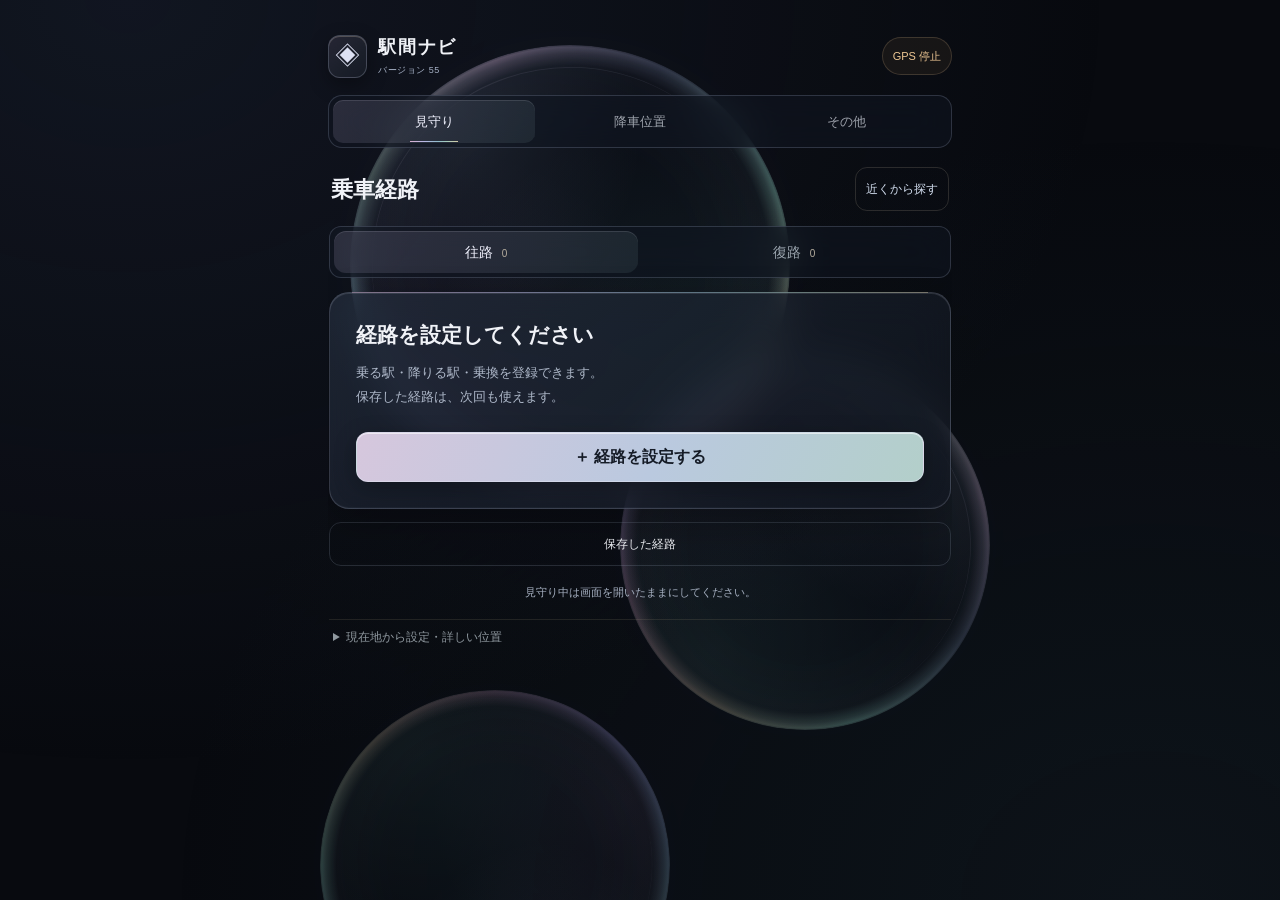
==== commit 41b85d1d: "Add files via upload" ====
--- a/index.html
+++ b/index.html
@@ -41,8 +41,8 @@
 
 
 .station-quick{position:relative;z-index:16;flex-shrink:0;margin:0 0 8px}.station-quick-form{display:grid;grid-template-columns:minmax(0,1fr) auto;gap:7px;padding:4px;border:1px solid #ced8ff24;border-radius:15px;background:linear-gradient(120deg,#d9caff0e,#a8eadb08);backdrop-filter:blur(24px);-webkit-backdrop-filter:blur(24px);box-shadow:inset 0 1px #fff1}.station-quick-form input{width:100%;min-width:0;min-height:42px;border:0;border-radius:11px;padding:8px 11px;color:#fff;background:#090e1db8;font-size:16px;-webkit-appearance:none;appearance:none}.station-quick-form input::placeholder{color:#97a4bd}.station-quick-submit{min-width:62px;min-height:42px;border:0;padding:7px 11px;font-size:13px;background:linear-gradient(125deg,#cdbbff22,#8ce4d319);color:#eef3ff}.station-quick-panel{position:absolute;top:calc(100% + 6px);left:0;right:0;z-index:25;max-height:min(48vh,390px);overflow:auto;padding:12px;border:1px solid #d5ddff3d;border-radius:16px;background:linear-gradient(145deg,#171a2df5,#10242af2);backdrop-filter:blur(30px) saturate(150%);-webkit-backdrop-filter:blur(30px) saturate(150%);box-shadow:0 18px 50px #0009,inset 0 1px #ffffff1d}.station-quick-panel .field{margin:7px 0 4px}.station-quick-panel select{background:#0a1020e8}.station-quick-meta{display:flex;align-items:center;justify-content:space-between;gap:10px;font-size:12px;color:#c1cce1}.station-quick-close{min-height:30px;padding:3px 9px;border-radius:10px;font-size:11px}.station-quick-hint{margin:7px 1px 0;font-size:11px;line-height:1.45;color:#aebbd1}.station-quick-direction-ready select{border-color:#a7e8d865;box-shadow:0 0 0 1px #8edbcf1c}.large .station-quick-form input{font-size:18px}.large .station-quick-panel{font-size:16px}
-</style><link rel="stylesheet" href="./journey.css?v=51.0"></head><body><div class="ambient" aria-hidden="true"><span class="soap-orb orb-one"></span><span class="soap-orb orb-two"></span><span class="soap-orb orb-three"></span></div><main>
-<header><div class="brand"><span class="brandIcon" aria-hidden="true">◈</span><div><h1>駅間ナビ</h1><small>バージョン 51</small></div></div><button id="gpsState" class="chip" aria-label="GPSの状態と設定案内">GPS 未開始</button></header>
+</style><link rel="stylesheet" href="./journey.css?v=55.0"></head><body><div class="ambient" aria-hidden="true"><span class="soap-orb orb-one"></span><span class="soap-orb orb-two"></span><span class="soap-orb orb-three"></span></div><main>
+<header><div class="brand"><span class="brandIcon" aria-hidden="true">◈</span><div><h1>駅間ナビ</h1><small>バージョン 55</small></div></div><button id="gpsState" class="chip" aria-label="GPSの状態と設定案内">GPS 未開始</button></header>
 
 <nav class="tabs" role="tablist" aria-label="画面切替"><button id="tabRide" role="tab" aria-controls="panelRide" aria-selected="true">見守り</button><button id="tabGuide" role="tab" aria-controls="panelGuide" aria-selected="false">降車位置</button><button id="tabSettings" role="tab" aria-controls="panelSettings" aria-selected="false">その他</button><button id="tabHistory" hidden role="tab" aria-controls="panelHistory" aria-selected="false">履歴</button></nav>
 <div id="journeyUpdate" class="update-note" hidden><span id="journeyUpdateText"></span><button id="journeyUpdateApply">更新する</button></div><div id="watchMini" class="watch-mini" hidden><span id="watchMiniText"></span><button id="watchMiniBack">見守りへ</button></div><aside id="alarmBanner" class="alarm-banner" role="status" aria-live="assertive" hidden><strong id="alarmTitle"></strong><p id="alarmBody"></p><button id="ackBtn" class="primary full">確認しました</button></aside>
@@ -68,9 +68,9 @@
 <section class="card" id="legacyGuideNotes" hidden><details><summary>旧版で保存した自分用メモ</summary><p class="mini">過去に入力した内容を保管しています。調査済みの降車案内とは別の記録です。</p><div id="legacyGuideNoteList"></div></details></section><section class="card"><h2>動作状況</h2><button id="copyDiagnostics" class="full ghost">動作状況をコピー</button><button id="gpsHelpBtn" class="full ghost">GPS・位置情報の設定案内</button><div class="chips"><span id="netState" class="chip"></span><span id="modeState" class="chip"></span></div><div class="metrics"><div class="metric"><span>速度 km/h</span><b id="speed">—</b></div><div class="metric"><span>GPS精度</span><b id="accuracy">—</b></div></div><p id="updated" class="hint"></p><p id="offlineStatus" class="hint"></p><details><summary>デモで試す</summary><div class="grid"><button id="demoBtn">デモを開始</button><button id="outageBtn" disabled>デモでGPS途絶</button></div><p class="hint">デモ中は履歴を保存せず、バイブも動かしません。</p></details><details><summary>使い方・収録範囲・制約</summary><p class="hint">駅の概略座標を結んだ線から位置を推定します。ホーム位置や線路のカーブは再現していません。地下などでGPSが得られない場合は自動判定できません。</p><p class="hint">収録区間外の直通先は自動切替しません。位置・到着時刻は目安です。実際の車内案内を確認してください。</p><p id="routeInventory" class="hint"></p><p class="hint">停車パターン：東横線・みなとみらい線・田園都市線・目黒線の通常パターンを用意。列車の種別は自動確定しません。選択したパターンは路線別に保存します。<a href="https://www.tokyu.co.jp/railway/map/" target="_blank" rel="noopener noreferrer">公式路線図</a>で確認できます。</p><p class="hint">GPS途絶時は速度と途中停車（各30秒）を仮定し、最大5分進みます。駅で停止中に途絶した場合は35秒後の発車を仮定します。推定だけで到着・通過を確定しません。</p><p class="hint">設定はブラウザ内に保存します。プライベートブラウズやサイトデータ削除では消えることがあります。位置情報を外部送信しません。駅データは内蔵し、外部地図や運行情報を連続取得しません。</p><p class="hint">Safariの共有メニューから「ホーム画面に追加」できます。バックグラウンドGPSが有効になるわけではありません。このWebアプリだけで、画面をロックしたまま寝過ごしを防ぐことはできません。</p><p class="hint"><a href="https://www.w3.org/TR/geolocation/">GPSの仕様</a>・<a href="https://w3c.github.io/vibration/reports/implementation.html">バイブの対応</a>。路線確認：<a href="https://www.jreast.co.jp/map/">JR東日本</a>・<a href="https://www.tokyometro.jp/station/">東京メトロ</a></p></details><button id="forgetCommute" class="full ghost">保存した降車駅を消す</button></section>
 </div>
 <div id="panelHistory" class="panel" role="tabpanel" aria-labelledby="tabHistory" hidden><div class="settings-menu"><button id="openSettings" aria-pressed="false">設定</button><button aria-pressed="true">乗車の記録</button></div><section class="card"><h2>現在地付近の駅</h2><ul id="nearby" class="nearby"></ul><div class="metrics"><div class="metric"><span>前駅の通過</span><b id="passedAt">—</b></div><div class="metric"><span>直前の停車</span><b id="lastStop">—</b></div></div></section><section class="card"><div class="row"><h2>到着・通過の記録</h2><button id="clearBtn" class="small ghost">消去</button></div><ul id="history" class="history"></ul></section></div>
-</main><dialog id="journeyDialog" class="journey-dialog" aria-labelledby="journeyDialogTitle"><div class="dialog-head"><h2 id="journeyDialogTitle"></h2><button id="journeyDialogClose" aria-label="閉じる">×</button></div><div id="journeyDialogBody" class="dialog-body"></div></dialog><div id="toast" role="status"></div><script src="./visual-effects.js?v=51.0"></script><script src="./notifications.js?v=51.0"></script><script src="./dim-screen.js?v=51.0"></script><script src="./journey-ui.js?v=51.0"></script><script>
-
-const ROUTES=[{"id":"tokaido","name":"JR 東海道線｜東京〜熱海","color":"#ff9c46","stations":[["東京",35.6812,139.7671],["新橋",35.6662,139.7586],["品川",35.6285,139.7388],["川崎",35.5313,139.6968],["横浜",35.466,139.622],["戸塚",35.4004,139.5343],["大船",35.354,139.5311],["藤沢",35.3389,139.4875],["辻堂",35.337,139.447],["茅ケ崎",35.3307,139.4072],["平塚",35.3271,139.349],["大磯",35.3114,139.313],["二宮",35.2982,139.2569],["国府津",35.2808,139.2129],["鴨宮",35.2757,139.1802],["小田原",35.2564,139.1559],["早川",35.2389,139.1452],["根府川",35.2026,139.1385],["真鶴",35.1567,139.1324],["湯河原",35.146,139.102],["熱海",35.1032,139.0777]]},{"id":"yokosuka","name":"JR 横須賀線｜東京〜久里浜","color":"#69adff","stations":[["東京",35.6812,139.7671],["新橋",35.6662,139.7586],["品川",35.6285,139.7388],["西大井",35.6016,139.7216],["武蔵小杉",35.575,139.663],["新川崎",35.5514,139.6715],["横浜",35.466,139.622],["保土ケ谷",35.4468,139.5997],["東戸塚",35.43,139.5567],["戸塚",35.4004,139.5343],["大船",35.354,139.5311],["北鎌倉",35.3372,139.5452],["鎌倉",35.319,139.5504],["逗子",35.2975,139.5785],["東逗子",35.2987,139.601],["田浦",35.2925,139.6375],["横須賀",35.284,139.6556],["衣笠",35.2571,139.6613],["久里浜",35.2331,139.7009]]},{"id":"keihin","name":"JR 京浜東北・根岸線｜大宮〜大船","color":"#50c8ed","stations":[["大宮",35.9064,139.6239],["さいたま新都心",35.8938,139.6336],["与野",35.8845,139.6389],["北浦和",35.8722,139.6454],["浦和",35.8585,139.6571],["南浦和",35.8476,139.6691],["蕨",35.828,139.6904],["西川口",35.8156,139.7044],["川口",35.802,139.7174],["赤羽",35.778,139.7209],["東十条",35.7647,139.7269],["王子",35.753,139.738],["上中里",35.7473,139.7468],["田端",35.7381,139.7609],["西日暮里",35.7321,139.7668],["日暮里",35.7278,139.7709],["鶯谷",35.7215,139.778],["上野",35.7142,139.7774],["御徒町",35.7075,139.7747],["秋葉原",35.6984,139.7731],["神田",35.6917,139.7709],["東京",35.6812,139.7671],["有楽町",35.675,139.7633],["新橋",35.6662,139.7586],["浜松町",35.6554,139.7571],["田町",35.6457,139.7476],["高輪ゲートウェイ",35.6357,139.7407],["品川",35.6285,139.7388],["大井町",35.6063,139.7348],["大森",35.5887,139.728],["蒲田",35.5625,139.716],["川崎",35.5313,139.6968],["鶴見",35.5084,139.676],["新子安",35.4868,139.6547],["東神奈川",35.478,139.6334],["横浜",35.466,139.622],["桜木町",35.4509,139.6312],["関内",35.443,139.636],["石川町",35.4386,139.6435],["山手",35.4267,139.6464],["根岸",35.4157,139.636],["磯子",35.4005,139.6186],["新杉田",35.3869,139.619],["洋光台",35.3786,139.5967],["港南台",35.3751,139.5762],["本郷台",35.3679,139.5504],["大船",35.354,139.5311]]},{"id":"yokohama","name":"JR 横浜線・根岸線直通｜八王子〜大船","color":"#a5d467","stations":[["八王子",35.6556,139.3389],["片倉",35.6397,139.3415],["八王子みなみ野",35.63,139.3307],["相原",35.6069,139.3315],["橋本",35.5949,139.3444],["相模原",35.581,139.3706],["矢部",35.5733,139.3861],["淵野辺",35.5697,139.3954],["古淵",35.5568,139.4196],["町田",35.542,139.4451],["成瀬",35.5354,139.4733],["長津田",35.5317,139.4949],["十日市場",35.5263,139.5168],["中山",35.5147,139.5397],["鴨居",35.5108,139.5673],["小机",35.5085,139.5995],["新横浜",35.5075,139.6176],["菊名",35.5098,139.6306],["大口",35.4924,139.6463],["東神奈川",35.478,139.6334],["横浜",35.466,139.622],["桜木町",35.4509,139.6312],["関内",35.443,139.636],["石川町",35.4386,139.6435],["山手",35.4267,139.6464],["根岸",35.4157,139.636],["磯子",35.4005,139.6186],["新杉田",35.3869,139.619],["洋光台",35.3786,139.5967],["港南台",35.3751,139.5762],["本郷台",35.3679,139.5504],["大船",35.354,139.5311]]},{"id":"shonan_u","name":"JR 湘南新宿ライン｜宇都宮〜逗子","color":"#ed879c","stations":[["宇都宮",36.5594,139.8987],["雀宮",36.4938,139.8728],["石橋",36.4368,139.8662],["自治医大",36.3955,139.8544],["小金井",36.3744,139.8425],["小山",36.3127,139.8063],["間々田",36.2574,139.7613],["野木",36.2299,139.7407],["古河",36.1942,139.7095],["栗橋",36.1364,139.6943],["東鷲宮",36.0895,139.679],["久喜",36.0658,139.6773],["新白岡",36.0386,139.6725],["白岡",36.0178,139.6669],["蓮田",35.9814,139.6526],["東大宮",35.9489,139.6403],["土呂",35.9315,139.6326],["大宮",35.9064,139.6239],["浦和",35.8585,139.6571],["赤羽",35.778,139.7209],["池袋",35.7303,139.71],["新宿",35.6896,139.7006],["渋谷",35.658,139.7016],["恵比寿",35.6467,139.7101],["大崎",35.6197,139.7286],["西大井",35.6016,139.7216],["武蔵小杉",35.575,139.663],["新川崎",35.5514,139.6715],["横浜",35.466,139.622],["保土ケ谷",35.4468,139.5997],["東戸塚",35.43,139.5567],["戸塚",35.4004,139.5343],["大船",35.354,139.5311],["北鎌倉",35.3372,139.5452],["鎌倉",35.319,139.5504],["逗子",35.2975,139.5785]]},{"id":"shonan_t","name":"JR 湘南新宿ライン｜高崎〜小田原","color":"#ed879c","stations":[["高崎",36.3222,139.0124],["倉賀野",36.3003,139.0499],["新町",36.2725,139.1056],["神保原",36.2539,139.1495],["本庄",36.2363,139.1883],["岡部",36.2055,139.2375],["深谷",36.1913,139.2815],["籠原",36.1745,139.3307],["熊谷",36.1396,139.3894],["行田",36.1139,139.4328],["吹上",36.1032,139.4531],["北鴻巣",36.0853,139.4768],["鴻巣",36.0593,139.5093],["北本",36.0317,139.5349],["桶川",35.9985,139.5645],["北上尾",35.9857,139.5774],["上尾",35.9735,139.5886],["宮原",35.9408,139.6097],["大宮",35.9064,139.6239],["浦和",35.8585,139.6571],["赤羽",35.778,139.7209],["池袋",35.7303,139.71],["新宿",35.6896,139.7006],["渋谷",35.658,139.7016],["恵比寿",35.6467,139.7101],["大崎",35.6197,139.7286],["武蔵小杉",35.575,139.663],["新川崎",35.5514,139.6715],["横浜",35.466,139.622],["保土ケ谷",35.4468,139.5997],["東戸塚",35.43,139.5567],["戸塚",35.4004,139.5343],["大船",35.354,139.5311],["藤沢",35.3389,139.4875],["辻堂",35.337,139.447],["茅ケ崎",35.3307,139.4072],["平塚",35.3271,139.349],["大磯",35.3114,139.313],["二宮",35.2982,139.2569],["国府津",35.2808,139.2129],["鴨宮",35.2757,139.1802],["小田原",35.2564,139.1559]]},{"id":"keikyu","name":"京急 本線｜泉岳寺〜浦賀","color":"#fa737b","stations":[["泉岳寺",35.6387,139.74],["品川",35.6285,139.7388],["北品川",35.6224,139.7393],["新馬場",35.6175,139.7414],["青物横丁",35.6096,139.7429],["鮫洲",35.6055,139.7424],["立会川",35.5984,139.7389],["大森海岸",35.5877,139.7354],["平和島",35.5787,139.7349],["大森町",35.5727,139.732],["梅屋敷",35.5669,139.7281],["京急蒲田",35.5607,139.7236],["雑色",35.5496,139.7152],["六郷土手",35.5405,139.7071],["京急川崎",35.5327,139.7003],["八丁畷",35.523,139.6915],["鶴見市場",35.5175,139.6866],["京急鶴見",35.5071,139.6775],["花月総持寺",35.5005,139.6741],["生麦",35.4953,139.6675],["京急新子安",35.487,139.6553],["子安",35.4843,139.641],["神奈川新町",35.4816,139.6397],["京急東神奈川",35.4772,139.6352],["神奈川",35.4717,139.6277],["横浜",35.466,139.622],["戸部",35.4563,139.6194],["日ノ出町",35.4452,139.6263],["黄金町",35.4397,139.622],["南太田",35.4368,139.6132],["井土ヶ谷",35.4338,139.6009],["弘明寺",35.4248,139.5961],["上大岡",35.409,139.5968],["屏風浦",35.3932,139.6095],["杉田",35.3837,139.6169],["京急富岡",35.3661,139.6293],["能見台",35.3603,139.6294],["金沢文庫",35.3426,139.6223],["金沢八景",35.3313,139.6203],["追浜",35.3163,139.6246],["京急田浦",35.2995,139.6253],["安針塚",35.2856,139.6414],["逸見",35.279,139.6506],["汐入",35.2804,139.6621],["横須賀中央",35.2787,139.67],["県立大学",35.2647,139.6772],["堀ノ内",35.2631,139.6875],["京急大津",35.2612,139.6999],["馬堀海岸",35.2593,139.7087],["浦賀",35.2508,139.7157]]},{"id":"keikyu_k","name":"京急 久里浜線直通｜泉岳寺〜三崎口","color":"#fa737b","stations":[["泉岳寺",35.6387,139.74],["品川",35.6285,139.7388],["北品川",35.6224,139.7393],["新馬場",35.6175,139.7414],["青物横丁",35.6096,139.7429],["鮫洲",35.6055,139.7424],["立会川",35.5984,139.7389],["大森海岸",35.5877,139.7354],["平和島",35.5787,139.7349],["大森町",35.5727,139.732],["梅屋敷",35.5669,139.7281],["京急蒲田",35.5607,139.7236],["雑色",35.5496,139.7152],["六郷土手",35.5405,139.7071],["京急川崎",35.5327,139.7003],["八丁畷",35.523,139.6915],["鶴見市場",35.5175,139.6866],["京急鶴見",35.5071,139.6775],["花月総持寺",35.5005,139.6741],["生麦",35.4953,139.6675],["京急新子安",35.487,139.6553],["子安",35.4843,139.641],["神奈川新町",35.4816,139.6397],["京急東神奈川",35.4772,139.6352],["神奈川",35.4717,139.6277],["横浜",35.466,139.622],["戸部",35.4563,139.6194],["日ノ出町",35.4452,139.6263],["黄金町",35.4397,139.622],["南太田",35.4368,139.6132],["井土ヶ谷",35.4338,139.6009],["弘明寺",35.4248,139.5961],["上大岡",35.409,139.5968],["屏風浦",35.3932,139.6095],["杉田",35.3837,139.6169],["京急富岡",35.3661,139.6293],["能見台",35.3603,139.6294],["金沢文庫",35.3426,139.6223],["金沢八景",35.3313,139.6203],["追浜",35.3163,139.6246],["京急田浦",35.2995,139.6253],["安針塚",35.2856,139.6414],["逸見",35.279,139.6506],["汐入",35.2804,139.6621],["横須賀中央",35.2787,139.67],["県立大学",35.2647,139.6772],["堀ノ内",35.2631,139.6875],["新大津",35.2547,139.6915],["北久里浜",35.2491,139.6868],["京急久里浜",35.2319,139.7026],["YRP野比",35.2125,139.6844],["京急長沢",35.2058,139.674],["津久井浜",35.198,139.6637],["三浦海岸",35.1886,139.653],["三崎口",35.1779,139.6328]]},{"id":"keikyu_a","name":"京急 空港線直通｜横浜〜羽田空港","color":"#fa737b","stations":[["横浜",35.466,139.622],["神奈川",35.4717,139.6277],["京急東神奈川",35.4772,139.6352],["神奈川新町",35.4816,139.6397],["子安",35.4843,139.641],["京急新子安",35.487,139.6553],["生麦",35.4953,139.6675],["花月総持寺",35.5005,139.6741],["京急鶴見",35.5071,139.6775],["鶴見市場",35.5175,139.6866],["八丁畷",35.523,139.6915],["京急川崎",35.5327,139.7003],["六郷土手",35.5405,139.7071],["雑色",35.5496,139.7152],["京急蒲田",35.5607,139.7236],["糀谷",35.5544,139.7298],["大鳥居",35.5524,139.7395],["穴守稲荷",35.5503,139.7468],["天空橋",35.5481,139.7541],["羽田空港第3ターミナル",35.5445,139.768],["羽田空港第1・第2ターミナル",35.5508,139.7872]]},{"id":"toyoko","name":"東急東横線・みなとみらい線｜渋谷〜元町・中華街","color":"#ef8394","stations":[["渋谷",35.658,139.7016],["代官山",35.6481,139.7033],["中目黒",35.6443,139.699],["祐天寺",35.6377,139.6911],["学芸大学",35.6288,139.6853],["都立大学",35.6179,139.6763],["自由が丘",35.6074,139.6685],["田園調布",35.5969,139.6673],["多摩川",35.5898,139.6688],["新丸子",35.5806,139.6617],["武蔵小杉",35.575,139.663],["元住吉",35.564,139.654],["日吉",35.5531,139.6468],["綱島",35.5368,139.6349],["大倉山",35.5221,139.6298],["菊名",35.5098,139.6306],["妙蓮寺",35.4985,139.6331],["白楽",35.4898,139.6279],["東白楽",35.4834,139.629],["反町",35.4748,139.6236],["横浜",35.466,139.622],["新高島",35.4618,139.6268],["みなとみらい",35.457,139.6323],["馬車道",35.45,139.6361],["日本大通り",35.4467,139.6426],["元町・中華街",35.4423,139.65]]},{"id":"mm","name":"みなとみらい線｜横浜〜元町・中華街","color":"#64b9ff","stations":[["横浜",35.466,139.622],["新高島",35.4618,139.6268],["みなとみらい",35.457,139.6323],["馬車道",35.45,139.6361],["日本大通り",35.4467,139.6426],["元町・中華街",35.4423,139.65]]},{"id":"sotetsu","name":"相鉄 本線｜横浜〜海老名","color":"#66a8f8","stations":[["横浜",35.466,139.622],["平沼橋",35.4598,139.6168],["西横浜",35.4531,139.6076],["天王町",35.4548,139.6028],["星川",35.4588,139.5947],["和田町",35.4636,139.5862],["上星川",35.4673,139.5807],["西谷",35.4781,139.5658],["鶴ケ峰",35.475,139.5493],["二俣川",35.4634,139.5324],["希望ケ丘",35.4609,139.513],["三ツ境",35.4672,139.5026],["瀬谷",35.4704,139.4824],["大和",35.4707,139.461],["相模大塚",35.4719,139.4404],["さがみ野",35.4716,139.4286],["かしわ台",35.4662,139.415],["海老名",35.4522,139.3909]]},{"id":"izumino","name":"相鉄 いずみ野線直通｜横浜〜湘南台","color":"#66a8f8","stations":[["横浜",35.466,139.622],["平沼橋",35.4598,139.6168],["西横浜",35.4531,139.6076],["天王町",35.4548,139.6028],["星川",35.4588,139.5947],["和田町",35.4636,139.5862],["上星川",35.4673,139.5807],["西谷",35.4781,139.5658],["鶴ケ峰",35.475,139.5493],["二俣川",35.4634,139.5324],["南万騎が原",35.4524,139.5266],["緑園都市",35.4394,139.5213],["弥生台",35.4294,139.5066],["いずみ野",35.4294,139.4945],["いずみ中央",35.4159,139.4875],["ゆめが丘",35.4059,139.482],["湘南台",35.3965,139.466]]},{"id":"blue","name":"横浜市営 ブルーライン｜あざみ野〜湘南台","color":"#65b8ff","stations":[["あざみ野",35.5688,139.5535],["中川",35.5629,139.5705],["センター北",35.5532,139.5788],["センター南",35.5457,139.5744],["仲町台",35.5352,139.5906],["新羽",35.5277,139.6121],["北新横浜",35.519,139.6125],["新横浜",35.5075,139.6176],["岸根公園",35.4963,139.6174],["片倉町",35.4909,139.6067],["三ツ沢上町",35.4807,139.6058],["三ツ沢下町",35.4767,139.615],["横浜",35.466,139.622],["高島町",35.4573,139.623],["桜木町",35.4509,139.6312],["関内",35.443,139.636],["伊勢佐木長者町",35.4397,139.6323],["阪東橋",35.4369,139.6244],["吉野町",35.4354,139.6154],["蒔田",35.4293,139.609],["弘明寺（地下鉄）",35.423,139.6],["上大岡",35.409,139.5968],["港南中央",35.4014,139.5912],["上永谷",35.401,139.5727],["下永谷",35.4028,139.559],["舞岡",35.4028,139.5507],["戸塚",35.4004,139.5343],["踊場",35.4058,139.5185],["中田",35.4112,139.5114],["立場",35.4149,139.5003],["下飯田",35.4037,139.4824],["湘南台",35.3965,139.466]]},{"id":"keikyu_z","name":"京急 逗子線直通｜横浜〜逗子・葉山","color":"#fa737b","stations":[["横浜",35.466,139.622],["戸部",35.4563,139.6194],["日ノ出町",35.4452,139.6263],["黄金町",35.4397,139.622],["南太田",35.4368,139.6132],["井土ヶ谷",35.4338,139.6009],["弘明寺",35.4248,139.5961],["上大岡",35.409,139.5968],["屏風浦",35.3932,139.6095],["杉田",35.3837,139.6169],["京急富岡",35.3661,139.6293],["能見台",35.3603,139.6294],["金沢文庫",35.3426,139.6223],["金沢八景",35.3313,139.6203],["六浦",35.3224,139.6117],["神武寺",35.3063,139.5924],["逗子・葉山",35.2947,139.5802]]},{"id":"yamanote","name":"JR 山手線｜環状運転","color":"#b9d998","stations":[["東京",35.6812,139.7671],["有楽町",35.675,139.7633],["新橋",35.6662,139.7586],["浜松町",35.6554,139.7571],["田町",35.6457,139.7476],["高輪ゲートウェイ",35.6357,139.7407],["品川",35.6285,139.7388],["大崎",35.6197,139.7286],["五反田",35.6264,139.7234],["目黒",35.6339,139.7158],["恵比寿",35.6467,139.7101],["渋谷",35.658,139.7016],["原宿",35.6702,139.7027],["代々木",35.6831,139.7022],["新宿",35.6896,139.7006],["新大久保",35.7013,139.7001],["高田馬場",35.7126,139.7039],["目白",35.7212,139.7066],["池袋",35.7303,139.71],["大塚",35.7314,139.7286],["巣鴨",35.7335,139.7393],["駒込",35.7365,139.7469],["田端",35.7381,139.7609],["西日暮里",35.7321,139.7668],["日暮里",35.7278,139.7709],["鶯谷",35.7215,139.778],["上野",35.7142,139.7774],["御徒町",35.7075,139.7747],["秋葉原",35.6984,139.7731],["神田",35.6917,139.7709]],"loop":true},{"id":"chuo","name":"JR 中央線快速｜東京〜高尾","color":"#c6bddf","stations":[["東京",35.6812,139.7671],["神田",35.6917,139.7709],["御茶ノ水",35.6996,139.765],["四ツ谷",35.686,139.7306],["新宿",35.6896,139.7006],["中野",35.7058,139.6658],["高円寺",35.7053,139.6497],["阿佐ケ谷",35.7049,139.6359],["荻窪",35.7045,139.6201],["西荻窪",35.7038,139.5996],["吉祥寺",35.7031,139.5798],["三鷹",35.7027,139.5609],["武蔵境",35.7021,139.5435],["東小金井",35.7016,139.5238],["武蔵小金井",35.7011,139.5067],["国分寺",35.7001,139.4809],["西国分寺",35.6997,139.4657],["国立",35.6993,139.4468],["立川",35.6987,139.4132],["日野",35.679,139.3937],["豊田",35.6595,139.3817],["八王子",35.6556,139.3389],["西八王子",35.6567,139.3128],["高尾",35.642,139.2823]],"loop":false},{"id":"chuo_sobu","name":"JR 中央・総武線各停｜三鷹〜千葉","color":"#c6bddf","stations":[["三鷹",35.7027,139.5609],["吉祥寺",35.7031,139.5798],["西荻窪",35.7038,139.5996],["荻窪",35.7045,139.6201],["阿佐ケ谷",35.7049,139.6359],["高円寺",35.7053,139.6497],["中野",35.7058,139.6658],["東中野",35.7062,139.6863],["大久保",35.7006,139.6974],["新宿",35.6896,139.7006],["代々木",35.6831,139.7022],["千駄ケ谷",35.6812,139.7115],["信濃町",35.68,139.72],["四ツ谷",35.686,139.7306],["市ケ谷",35.691,139.7356],["飯田橋",35.702,139.745],["水道橋",35.702,139.7535],["御茶ノ水",35.6996,139.765],["秋葉原",35.6984,139.7731],["浅草橋",35.6974,139.7845],["両国",35.6959,139.7933],["錦糸町",35.6964,139.814],["亀戸",35.697,139.8267],["平井",35.706,139.8428],["新小岩",35.7169,139.858],["小岩",35.7332,139.8818],["市川",35.7289,139.907],["本八幡",35.7208,139.9273],["下総中山",35.7142,139.9431],["西船橋",35.7075,139.9591],["船橋",35.7017,139.9852],["東船橋",35.6997,140.0038],["津田沼",35.6913,140.0202],["幕張本郷",35.6729,140.0425],["幕張",35.6591,140.0576],["新検見川",35.6516,140.0735],["稲毛",35.6372,140.0926],["西千葉",35.6226,140.1032],["千葉",35.6134,140.1129]],"loop":false},{"id":"sobu","name":"JR 総武線快速｜東京〜千葉","color":"#c6bddf","stations":[["東京",35.6812,139.7671],["新日本橋",35.6888,139.7734],["馬喰町",35.6934,139.7824],["錦糸町",35.6964,139.814],["新小岩",35.7169,139.858],["市川",35.7289,139.907],["船橋",35.7017,139.9852],["津田沼",35.6913,140.0202],["稲毛",35.6372,140.0926],["千葉",35.6134,140.1129]],"loop":false},{"id":"saikyo","name":"JR 埼京・川越線｜大崎〜川越","color":"#c6bddf","stations":[["大崎",35.6197,139.7286],["恵比寿",35.6467,139.7101],["渋谷",35.658,139.7016],["新宿",35.6896,139.7006],["池袋",35.7303,139.71],["板橋",35.7453,139.7195],["十条",35.7603,139.7223],["赤羽",35.778,139.7209],["北赤羽",35.787,139.7064],["浮間舟渡",35.7912,139.6914],["戸田公園",35.8079,139.678],["戸田",35.8176,139.6695],["北戸田",35.8278,139.6604],["武蔵浦和",35.8441,139.6478],["中浦和",35.8538,139.6373],["南与野",35.8674,139.6311],["与野本町",35.8809,139.6261],["北与野",35.8906,139.6289],["大宮",35.9064,139.6239],["日進",35.9315,139.6061],["西大宮",35.9227,139.5798],["指扇",35.9174,139.5645],["南古谷",35.9034,139.5191],["川越",35.9071,139.483]],"loop":false},{"id":"joban","name":"JR 常磐線快速｜品川〜取手","color":"#c6bddf","stations":[["品川",35.6285,139.7388],["新橋",35.6662,139.7586],["東京",35.6812,139.7671],["上野",35.7142,139.7774],["日暮里",35.7278,139.7709],["三河島",35.7334,139.7772],["南千住",35.7341,139.7994],["北千住",35.7497,139.8051],["松戸",35.784,139.9007],["柏",35.8623,139.9708],["我孫子",35.8728,140.0105],["天王台",35.8723,140.041],["取手",35.8968,140.0625]],"loop":false},{"id":"joban_local","name":"JR 常磐線各停｜綾瀬〜取手","color":"#c6bddf","stations":[["綾瀬",35.7622,139.8249],["亀有",35.7665,139.8477],["金町",35.7696,139.8706],["松戸",35.784,139.9007],["北松戸",35.8004,139.9112],["馬橋",35.811,139.9172],["新松戸",35.8255,139.921],["北小金",35.8332,139.9314],["南柏",35.8444,139.9541],["柏",35.8623,139.9708],["北柏",35.8757,139.9882],["我孫子",35.8728,140.0105],["天王台",35.8723,140.041],["取手",35.8968,140.0625]],"loop":false},{"id":"keiyo","name":"JR 京葉線｜東京〜蘇我","color":"#c6bddf","stations":[["東京",35.6812,139.7671],["八丁堀",35.6746,139.7777],["越中島",35.6679,139.7928],["潮見",35.6587,139.8174],["新木場",35.6459,139.8267],["葛西臨海公園",35.6445,139.8615],["舞浜",35.6362,139.8836],["新浦安",35.6501,139.9123],["市川塩浜",35.666,139.9238],["二俣新町",35.6916,139.9595],["南船橋",35.681,139.9954],["新習志野",35.6674,140.0128],["幕張豊砂",35.6549,140.0266],["海浜幕張",35.6483,140.0418],["検見川浜",35.6371,140.0582],["稲毛海岸",35.6294,140.0745],["千葉みなと",35.606,140.1037],["蘇我",35.5815,140.1314]],"loop":false},{"id":"nambu","name":"JR 南武線｜川崎〜立川","color":"#c6bddf","stations":[["川崎",35.5313,139.6968],["尻手",35.5309,139.6843],["矢向",35.5394,139.6806],["鹿島田",35.5515,139.6747],["平間",35.5607,139.6714],["向河原",35.5729,139.6671],["武蔵小杉",35.575,139.663],["武蔵中原",35.5813,139.6423],["武蔵新城",35.5875,139.6294],["武蔵溝ノ口",35.5999,139.6115],["津田山",35.6043,139.6],["久地",35.6104,139.5928],["宿河原",35.6153,139.5807],["登戸",35.6207,139.57],["中野島",35.6307,139.5519],["稲田堤",35.6335,139.5351],["矢野口",35.641,139.5206],["稲城長沼",35.6442,139.5028],["南多摩",35.6491,139.4898],["府中本町",35.6657,139.477],["分倍河原",35.6684,139.4685],["西府",35.6709,139.4575],["谷保",35.6814,139.4467],["矢川",35.685,139.431],["西国立",35.693,139.4239],["立川",35.6987,139.4132]],"loop":false},{"id":"musashino","name":"JR 武蔵野線｜府中本町〜西船橋","color":"#c6bddf","stations":[["府中本町",35.6657,139.477],["北府中",35.6809,139.4718],["西国分寺",35.6997,139.4657],["新小平",35.7309,139.4705],["新秋津",35.778,139.4934],["東所沢",35.7948,139.5147],["新座",35.8038,139.5562],["北朝霞",35.8155,139.5873],["西浦和",35.8441,139.6278],["武蔵浦和",35.8441,139.6478],["南浦和",35.8476,139.6691],["東浦和",35.8641,139.7049],["東川口",35.875,139.744],["南越谷",35.8761,139.7904],["越谷レイクタウン",35.8763,139.8221],["吉川",35.8767,139.8435],["吉川美南",35.8681,139.8588],["新三郷",35.8588,139.869],["三郷",35.844,139.8867],["南流山",35.838,139.9037],["新松戸",35.8255,139.921],["新八柱",35.7911,139.9381],["東松戸",35.7707,139.9436],["市川大野",35.7554,139.9517],["船橋法典",35.7305,139.966],["西船橋",35.7075,139.9591]],"loop":false},{"id":"utsunomiya","name":"JR 宇都宮線｜東京〜宇都宮","color":"#c6bddf","stations":[["東京",35.6812,139.7671],["上野",35.7142,139.7774],["尾久",35.747,139.7538],["赤羽",35.778,139.7209],["浦和",35.8585,139.6571],["さいたま新都心",35.8938,139.6336],["大宮",35.9064,139.6239],["土呂",35.9315,139.6326],["東大宮",35.9489,139.6403],["蓮田",35.9814,139.6526],["白岡",36.0178,139.6669],["新白岡",36.0386,139.6725],["久喜",36.0658,139.6773],["東鷲宮",36.0895,139.679],["栗橋",36.1364,139.6943],["古河",36.1942,139.7095],["野木",36.2299,139.7407],["間々田",36.2574,139.7613],["小山",36.3127,139.8063],["小金井",36.3744,139.8425],["自治医大",36.3955,139.8544],["石橋",36.4368,139.8662],["雀宮",36.4938,139.8728],["宇都宮",36.5594,139.8987]],"loop":false},{"id":"takasaki","name":"JR 高崎線｜東京〜高崎","color":"#c6bddf","stations":[["東京",35.6812,139.7671],["上野",35.7142,139.7774],["尾久",35.747,139.7538],["赤羽",35.778,139.7209],["浦和",35.8585,139.6571],["さいたま新都心",35.8938,139.6336],["大宮",35.9064,139.6239],["宮原",35.9408,139.6097],["上尾",35.9735,139.5886],["北上尾",35.9857,139.5774],["桶川",35.9985,139.5645],["北本",36.0317,139.5349],["鴻巣",36.0593,139.5093],["北鴻巣",36.0853,139.4768],["吹上",36.1032,139.4531],["行田",36.1139,139.4328],["熊谷",36.1396,139.3894],["籠原",36.1745,139.3307],["深谷",36.1913,139.2815],["岡部",36.2055,139.2375],["本庄",36.2363,139.1883],["神保原",36.2539,139.1495],["新町",36.2725,139.1056],["倉賀野",36.3003,139.0499],["高崎",36.3222,139.0124]],"loop":false},{"id":"metro_g","name":"東京メトロ 銀座線｜浅草〜渋谷","color":"#c6bddf","stations":[["浅草",35.7107,139.7974],["田原町",35.7099,139.7906],["稲荷町",35.7112,139.7827],["上野",35.7142,139.7774],["上野広小路",35.7078,139.773],["末広町",35.7029,139.7717],["神田",35.6917,139.7709],["三越前",35.6849,139.7733],["日本橋",35.6824,139.7745],["京橋",35.6769,139.77],["銀座",35.6719,139.7641],["新橋",35.6662,139.7586],["虎ノ門",35.6702,139.75],["溜池山王",35.6736,139.7414],["赤坂見附",35.677,139.737],["青山一丁目",35.6728,139.7242],["外苑前",35.6705,139.7178],["表参道",35.6652,139.712],["渋谷",35.658,139.7016]],"loop":false},{"id":"metro_m","name":"東京メトロ 丸ノ内線｜池袋〜荻窪","color":"#c6bddf","stations":[["池袋",35.7303,139.71],["新大塚",35.7258,139.7299],["茗荷谷",35.7173,139.7368],["後楽園",35.7081,139.7518],["本郷三丁目",35.7067,139.7599],["御茶ノ水",35.6996,139.765],["淡路町",35.6954,139.7676],["大手町",35.6852,139.7645],["東京",35.6812,139.7671],["銀座",35.6719,139.7641],["霞ケ関",35.6739,139.751],["国会議事堂前",35.6736,139.7452],["赤坂見附",35.677,139.737],["四ツ谷",35.686,139.7306],["四谷三丁目",35.6879,139.72],["新宿御苑前",35.6886,139.7108],["新宿三丁目",35.6906,139.706],["新宿",35.6896,139.7006],["西新宿",35.6945,139.6927],["中野坂上",35.6978,139.6828],["新中野",35.6975,139.669],["東高円寺",35.6978,139.6582],["新高円寺",35.6979,139.6481],["南阿佐ケ谷",35.699,139.6358],["荻窪",35.7045,139.6201]],"loop":false},{"id":"metro_h","name":"東京メトロ 日比谷線｜北千住〜中目黒","color":"#c6bddf","stations":[["北千住",35.7497,139.8051],["南千住",35.7341,139.7994],["三ノ輪",35.7295,139.7914],["入谷",35.7205,139.7846],["上野",35.7142,139.7774],["仲御徒町",35.7067,139.7761],["秋葉原",35.6984,139.7731],["小伝馬町",35.6905,139.7784],["人形町",35.6863,139.7823],["茅場町",35.68,139.78],["八丁堀",35.6746,139.7777],["築地",35.6682,139.7724],["東銀座",35.6694,139.7673],["銀座",35.6719,139.7641],["日比谷",35.6746,139.7599],["霞ケ関",35.6739,139.751],["虎ノ門ヒルズ",35.6669,139.7477],["神谷町",35.6629,139.7451],["六本木",35.6628,139.7314],["広尾",35.6522,139.7222],["恵比寿",35.6467,139.7101],["中目黒",35.6443,139.699]],"loop":false},{"id":"metro_t","name":"東京メトロ 東西線｜中野〜西船橋","color":"#c6bddf","stations":[["中野",35.7058,139.6658],["落合",35.7107,139.6708],["高田馬場",35.7126,139.7039],["早稲田",35.7056,139.721],["神楽坂",35.7039,139.7344],["飯田橋",35.702,139.745],["九段下",35.6955,139.7515],["竹橋",35.6907,139.7568],["大手町",35.6852,139.7645],["日本橋",35.6824,139.7745],["茅場町",35.68,139.78],["門前仲町",35.6719,139.7956],["木場",35.6695,139.807],["東陽町",35.6696,139.8176],["南砂町",35.6689,139.8307],["西葛西",35.6645,139.8594],["葛西",35.6636,139.8726],["浦安",35.6659,139.8934],["南行徳",35.6727,139.9022],["行徳",35.6826,139.9142],["妙典",35.6917,139.9253],["原木中山",35.7031,139.9422],["西船橋",35.7075,139.9591]],"loop":false},{"id":"metro_c","name":"東京メトロ 千代田線｜代々木上原〜北綾瀬","color":"#c6bddf","stations":[["代々木上原",35.6691,139.6798],["代々木公園",35.669,139.69],["明治神宮前",35.6685,139.705],["表参道",35.6652,139.712],["乃木坂",35.6666,139.7264],["赤坂",35.6724,139.7365],["国会議事堂前",35.6736,139.7452],["霞ケ関",35.6739,139.751],["日比谷",35.6746,139.7599],["二重橋前",35.6774,139.7617],["大手町",35.6852,139.7645],["新御茶ノ水",35.6981,139.766],["湯島",35.7077,139.77],["根津",35.717,139.7656],["千駄木",35.7255,139.763],["西日暮里",35.7321,139.7668],["町屋",35.742,139.7801],["北千住",35.7497,139.8051],["綾瀬",35.7622,139.8249],["北綾瀬",35.777,139.832]],"loop":false},{"id":"metro_z","name":"東京メトロ 半蔵門線｜渋谷〜押上","color":"#c6bddf","stations":[["渋谷",35.658,139.7016],["表参道",35.6652,139.712],["青山一丁目",35.6728,139.7242],["永田町",35.6786,139.7403],["半蔵門",35.6857,139.7417],["九段下",35.6955,139.7515],["神保町",35.6959,139.7578],["大手町",35.6852,139.7645],["三越前",35.6849,139.7733],["水天宮前",35.6827,139.7853],["清澄白河",35.6821,139.7988],["住吉",35.6891,139.8157],["錦糸町",35.6964,139.814],["押上",35.7107,139.813]],"loop":false},{"id":"metro_n","name":"東京メトロ 南北線｜目黒〜赤羽岩淵","color":"#c6bddf","stations":[["目黒",35.6339,139.7158],["白金台",35.638,139.7263],["白金高輪",35.6429,139.734],["麻布十番",35.6553,139.737],["六本木一丁目",35.6656,139.7389],["溜池山王",35.6736,139.7414],["永田町",35.6786,139.7403],["四ツ谷",35.686,139.7306],["市ケ谷",35.691,139.7356],["飯田橋",35.702,139.745],["後楽園",35.7081,139.7518],["東大前",35.7176,139.758],["本駒込",35.7243,139.7539],["駒込",35.7365,139.7469],["西ケ原",35.746,139.7421],["王子",35.753,139.738],["王子神谷",35.7652,139.7357],["志茂",35.7779,139.732],["赤羽岩淵",35.7834,139.7221]],"loop":false},{"id":"metro_y","name":"東京メトロ 有楽町線｜和光市〜新木場","color":"#c6bddf","stations":[["和光市",35.7885,139.6127],["地下鉄成増",35.7765,139.6314],["地下鉄赤塚",35.7699,139.644],["平和台",35.7579,139.6538],["氷川台",35.7495,139.6654],["小竹向原",35.7438,139.6786],["千川",35.7382,139.6892],["要町",35.7332,139.6988],["池袋",35.7303,139.71],["東池袋",35.7255,139.7196],["護国寺",35.719,139.7275],["江戸川橋",35.7096,139.7328],["飯田橋",35.702,139.745],["市ケ谷",35.691,139.7356],["麹町",35.684,139.7379],["永田町",35.6786,139.7403],["桜田門",35.6773,139.7516],["有楽町",35.675,139.7633],["銀座一丁目",35.6743,139.767],["新富町",35.6705,139.7735],["月島",35.6639,139.7847],["豊洲",35.6549,139.7961],["辰巳",35.6456,139.8107],["新木場",35.6459,139.8267]],"loop":false},{"id":"metro_f","name":"東京メトロ 副都心線｜和光市〜渋谷","color":"#c6bddf","stations":[["和光市",35.7885,139.6127],["地下鉄成増",35.7765,139.6314],["地下鉄赤塚",35.7699,139.644],["平和台",35.7579,139.6538],["氷川台",35.7495,139.6654],["小竹向原",35.7438,139.6786],["千川",35.7382,139.6892],["要町",35.7332,139.6988],["池袋",35.7303,139.71],["雑司が谷",35.7202,139.7145],["西早稲田",35.7078,139.709],["東新宿",35.6979,139.7079],["新宿三丁目",35.6906,139.706],["北参道",35.6785,139.7057],["明治神宮前",35.6685,139.705],["渋谷",35.658,139.7016]],"loop":false},{"id":"denentoshi","name":"東急 田園都市線｜渋谷〜中央林間","color":"#c6bddf","stations":[["渋谷",35.658,139.7016],["池尻大橋",35.6506,139.6846],["三軒茶屋",35.643,139.67],["駒沢大学",35.6333,139.6615],["桜新町",35.6318,139.6446],["用賀",35.6265,139.6339],["二子玉川",35.6118,139.6267],["二子新地",35.6071,139.6222],["高津",35.6035,139.617],["溝の口",35.6,139.6106],["梶が谷",35.5936,139.6051],["宮崎台",35.587,139.5915],["宮前平",35.5846,139.5815],["鷺沼",35.5794,139.573],["たまプラーザ",35.5774,139.5586],["あざみ野",35.5688,139.5535],["江田",35.5586,139.5514],["市が尾",35.5514,139.5412],["藤が丘",35.5431,139.5272],["青葉台",35.5429,139.5174],["田奈",35.5361,139.5049],["長津田",35.5317,139.4949],["つくし野",35.5275,139.4854],["すずかけ台",35.5168,139.4815],["南町田グランベリーパーク",35.5116,139.4702],["つきみ野",35.5104,139.458],["中央林間",35.5079,139.4441]],"loop":false},{"id":"meguro","name":"東急 目黒線｜目黒〜日吉","color":"#c6bddf","stations":[["目黒",35.6339,139.7158],["不動前",35.6257,139.7134],["武蔵小山",35.6205,139.7044],["西小山",35.6157,139.6989],["洗足",35.6103,139.6943],["大岡山",35.6076,139.6856],["奥沢",35.6037,139.6723],["田園調布",35.5969,139.6673],["多摩川",35.5898,139.6688],["新丸子",35.5806,139.6617],["武蔵小杉",35.575,139.663],["元住吉",35.564,139.654],["日吉",35.5531,139.6468]],"loop":false},{"id":"odakyu","name":"小田急 小田原線｜新宿〜小田原","color":"#c6bddf","stations":[["新宿",35.6896,139.7006],["南新宿",35.6835,139.6987],["参宮橋",35.6786,139.6937],["代々木八幡",35.6699,139.6889],["代々木上原",35.6691,139.6798],["東北沢",35.665,139.673],["下北沢",35.6615,139.6668],["世田谷代田",35.658,139.6615],["梅ヶ丘",35.655,139.6536],["豪徳寺",35.6536,139.6476],["経堂",35.6516,139.6366],["千歳船橋",35.6479,139.6236],["祖師ヶ谷大蔵",35.6434,139.6099],["成城学園前",35.64,139.599],["喜多見",35.6361,139.5872],["狛江",35.6328,139.5771],["和泉多摩川",35.6278,139.5739],["登戸",35.6207,139.57],["向ヶ丘遊園",35.6174,139.5648],["生田",35.6152,139.542],["読売ランド前",35.6147,139.5274],["百合ヶ丘",35.6089,139.5167],["新百合ヶ丘",35.6038,139.5076],["柿生",35.5895,139.4972],["鶴川",35.5839,139.4804],["玉川学園前",35.563,139.463],["町田",35.542,139.4451],["相模大野",35.532,139.4379],["小田急相模原",35.5158,139.4231],["相武台前",35.4994,139.4077],["座間",35.4802,139.399],["海老名",35.4522,139.3909],["厚木",35.4432,139.3788],["本厚木",35.439,139.3644],["愛甲石田",35.4177,139.3443],["伊勢原",35.3952,139.3135],["鶴巻温泉",35.3827,139.2788],["東海大学前",35.3738,139.2717],["秦野",35.3701,139.2254],["渋沢",35.3749,139.1838],["新松田",35.3457,139.1399],["開成",35.3269,139.1356],["栢山",35.3102,139.1423],["富水",35.294,139.1526],["螢田",35.2818,139.1586],["足柄",35.2719,139.1548],["小田原",35.2564,139.1559]],"loop":false},{"id":"keio","name":"京王線｜新宿〜京王八王子","color":"#c6bddf","stations":[["新宿",35.6896,139.7006],["笹塚",35.6736,139.667],["代田橋",35.6712,139.659],["明大前",35.6685,139.6503],["下高井戸",35.6661,139.6416],["桜上水",35.6676,139.6307],["上北沢",35.6689,139.6234],["八幡山",35.6697,139.6153],["芦花公園",35.6705,139.6083],["千歳烏山",35.6683,139.6008],["仙川",35.6625,139.5849],["つつじヶ丘",35.6581,139.5751],["柴崎",35.6538,139.5667],["国領",35.6501,139.5583],["布田",35.6501,139.5516],["調布",35.6518,139.5446],["西調布",35.6572,139.5305],["飛田給",35.6601,139.5231],["武蔵野台",35.6647,139.5111],["多磨霊園",35.6662,139.5022],["東府中",35.669,139.4952],["府中",35.6722,139.4802],["分倍河原",35.6684,139.4685],["中河原",35.659,139.4574],["聖蹟桜ヶ丘",35.6506,139.4477],["百草園",35.6573,139.4315],["高幡不動",35.6621,139.413],["南平",35.6544,139.392],["平山城址公園",35.6475,139.3795],["長沼",35.6427,139.3663],["北野",35.6442,139.354],["京王八王子",35.6578,139.3435]],"loop":false},{"id":"seibu_ike","name":"西武 池袋線｜池袋〜飯能","color":"#c6bddf","stations":[["池袋",35.7303,139.71],["椎名町",35.7264,139.6941],["東長崎",35.73,139.6834],["江古田",35.7377,139.6729],["桜台",35.7387,139.6617],["練馬",35.7378,139.654],["中村橋",35.7368,139.6375],["富士見台",35.7357,139.6296],["練馬高野台",35.7407,139.6168],["石神井公園",35.7436,139.6068],["大泉学園",35.7494,139.5865],["保谷",35.7482,139.5671],["ひばりヶ丘",35.7516,139.5443],["東久留米",35.76,139.5335],["清瀬",35.772,139.5199],["秋津",35.7788,139.4964],["所沢",35.7867,139.4733],["西所沢",35.7893,139.4563],["小手指",35.8009,139.438],["狭山ヶ丘",35.8107,139.4169],["武蔵藤沢",35.8209,139.4128],["稲荷山公園",35.8441,139.3983],["入間市",35.8428,139.3902],["仏子",35.8376,139.3607],["元加治",35.8406,139.3453],["飯能",35.851,139.3188]],"loop":false},{"id":"tobu_tojo","name":"東武 東上線｜池袋〜小川町","color":"#c6bddf","stations":[["池袋",35.7303,139.71],["北池袋",35.741,139.716],["下板橋",35.7457,139.7148],["大山",35.748,139.702],["中板橋",35.756,139.6942],["ときわ台",35.7588,139.6891],["上板橋",35.7638,139.6763],["東武練馬",35.7688,139.661],["下赤塚",35.7703,139.645],["成増",35.7777,139.633],["和光市",35.7885,139.6127],["朝霞",35.7972,139.6003],["朝霞台",35.8144,139.587],["志木",35.8221,139.5753],["柳瀬川",35.8309,139.5624],["みずほ台",35.8379,139.5506],["鶴瀬",35.8456,139.5395],["ふじみ野",35.8606,139.5233],["上福岡",35.8738,139.5118],["新河岸",35.8915,139.4974],["川越",35.9071,139.483],["川越市",35.9141,139.477],["霞ヶ関",35.9256,139.4428],["鶴ヶ島",35.9365,139.4236],["若葉",35.9489,139.4084],["坂戸",35.9572,139.3959],["北坂戸",35.9729,139.3978],["高坂",36.0025,139.3978],["東松山",36.034,139.4019],["森林公園",36.045,139.3746],["つきのわ",36.0431,139.3451],["武蔵嵐山",36.0442,139.3285],["小川町（東武）",36.0591,139.2605]],"loop":false},{"id":"keio_new","name":"京王新線｜新宿〜笹塚","color":"#c6bddf","stations":[["新宿",35.6896,139.7006],["初台",35.681,139.686],["幡ヶ谷",35.6773,139.6763],["笹塚",35.6736,139.667]],"loop":false}];
+</main><dialog id="journeyDialog" class="journey-dialog" aria-labelledby="journeyDialogTitle"><div class="dialog-head"><h2 id="journeyDialogTitle"></h2><button id="journeyDialogClose" aria-label="閉じる">×</button></div><div id="journeyDialogBody" class="dialog-body"></div></dialog><dialog id="transferGuideDialog" class="transfer-guide-dialog" aria-labelledby="transferGuideTitle"><div class="transfer-guide-head"><div><p class="transfer-guide-kicker">乗換駅の降車位置</p><h2 id="transferGuideTitle">降車位置を確認</h2></div><button id="transferGuideClose" type="button" aria-label="降車位置を閉じる">×</button></div><p id="transferGuideContext" class="transfer-guide-context"></p><div id="transferGuideBody" class="transfer-guide-body" role="status"></div><div class="transfer-guide-footer"><button id="transferGuideFull" type="button" class="ghost">降車位置タブで詳しく見る</button></div></dialog><div id="toast" role="status"></div><script src="./visual-effects.js?v=55.0"></script><script src="./notifications.js?v=55.0"></script><script src="./dim-screen.js?v=55.0"></script><script src="./journey-ui.js?v=55.0"></script><script>
+
+const ROUTES=[{"id":"tokaido","name":"JR 東海道線｜東京〜熱海","color":"#ff9c46","stations":[["東京",35.6812,139.7671],["新橋",35.6662,139.7586],["品川",35.6285,139.7388],["川崎",35.5313,139.6968],["横浜",35.466,139.622],["戸塚",35.4004,139.5343],["大船",35.354,139.5311],["藤沢",35.3389,139.4875],["辻堂",35.337,139.447],["茅ケ崎",35.3307,139.4072],["平塚",35.3271,139.349],["大磯",35.3114,139.313],["二宮",35.2982,139.2569],["国府津",35.2808,139.2129],["鴨宮",35.2757,139.1802],["小田原",35.2564,139.1559],["早川",35.2389,139.1452],["根府川",35.2026,139.1385],["真鶴",35.1567,139.1324],["湯河原",35.146,139.102],["熱海",35.1032,139.0777]]},{"id":"yokosuka","name":"JR 横須賀線｜東京〜久里浜","color":"#69adff","stations":[["東京",35.6812,139.7671],["新橋",35.6662,139.7586],["品川",35.6285,139.7388],["西大井",35.6016,139.7216],["武蔵小杉",35.575,139.663],["新川崎",35.5514,139.6715],["横浜",35.466,139.622],["保土ケ谷",35.4468,139.5997],["東戸塚",35.43,139.5567],["戸塚",35.4004,139.5343],["大船",35.354,139.5311],["北鎌倉",35.3372,139.5452],["鎌倉",35.319,139.5504],["逗子",35.2975,139.5785],["東逗子",35.2987,139.601],["田浦",35.2925,139.6375],["横須賀",35.284,139.6556],["衣笠",35.2571,139.6613],["久里浜",35.2331,139.7009]]},{"id":"keihin","name":"JR 京浜東北・根岸線｜大宮〜大船","color":"#50c8ed","stations":[["大宮",35.9064,139.6239],["さいたま新都心",35.8938,139.6336],["与野",35.8845,139.6389],["北浦和",35.8722,139.6454],["浦和",35.8585,139.6571],["南浦和",35.8476,139.6691],["蕨",35.828,139.6904],["西川口",35.8156,139.7044],["川口",35.802,139.7174],["赤羽",35.778,139.7209],["東十条",35.7647,139.7269],["王子",35.753,139.738],["上中里",35.7473,139.7468],["田端",35.7381,139.7609],["西日暮里",35.7321,139.7668],["日暮里",35.7278,139.7709],["鶯谷",35.7215,139.778],["上野",35.7142,139.7774],["御徒町",35.7075,139.7747],["秋葉原",35.6984,139.7731],["神田",35.6917,139.7709],["東京",35.6812,139.7671],["有楽町",35.675,139.7633],["新橋",35.6662,139.7586],["浜松町",35.6554,139.7571],["田町",35.6457,139.7476],["高輪ゲートウェイ",35.6357,139.7407],["品川",35.6285,139.7388],["大井町",35.6063,139.7348],["大森",35.5887,139.728],["蒲田",35.5625,139.716],["川崎",35.5313,139.6968],["鶴見",35.5084,139.676],["新子安",35.4868,139.6547],["東神奈川",35.478,139.6334],["横浜",35.466,139.622],["桜木町",35.4509,139.6312],["関内",35.443,139.636],["石川町",35.4386,139.6435],["山手",35.4267,139.6464],["根岸",35.4157,139.636],["磯子",35.4005,139.6186],["新杉田",35.3869,139.619],["洋光台",35.3786,139.5967],["港南台",35.3751,139.5762],["本郷台",35.3679,139.5504],["大船",35.354,139.5311]]},{"id":"yokohama","name":"JR 横浜線・根岸線直通｜八王子〜大船","color":"#a5d467","stations":[["八王子",35.6556,139.3389],["片倉",35.6397,139.3415],["八王子みなみ野",35.63,139.3307],["相原",35.6069,139.3315],["橋本",35.5949,139.3444],["相模原",35.581,139.3706],["矢部",35.5733,139.3861],["淵野辺",35.5697,139.3954],["古淵",35.5568,139.4196],["町田",35.542,139.4451],["成瀬",35.5354,139.4733],["長津田",35.5317,139.4949],["十日市場",35.5263,139.5168],["中山",35.5147,139.5397],["鴨居",35.5108,139.5673],["小机",35.5085,139.5995],["新横浜",35.5075,139.6176],["菊名",35.5098,139.6306],["大口",35.4924,139.6463],["東神奈川",35.478,139.6334],["横浜",35.466,139.622],["桜木町",35.4509,139.6312],["関内",35.443,139.636],["石川町",35.4386,139.6435],["山手",35.4267,139.6464],["根岸",35.4157,139.636],["磯子",35.4005,139.6186],["新杉田",35.3869,139.619],["洋光台",35.3786,139.5967],["港南台",35.3751,139.5762],["本郷台",35.3679,139.5504],["大船",35.354,139.5311]]},{"id":"shonan_u","name":"JR 湘南新宿ライン｜宇都宮〜逗子","color":"#ed879c","stations":[["宇都宮",36.5594,139.8987],["雀宮",36.4938,139.8728],["石橋",36.4368,139.8662],["自治医大",36.3955,139.8544],["小金井",36.3744,139.8425],["小山",36.3127,139.8063],["間々田",36.2574,139.7613],["野木",36.2299,139.7407],["古河",36.1942,139.7095],["栗橋",36.1364,139.6943],["東鷲宮",36.0895,139.679],["久喜",36.0658,139.6773],["新白岡",36.0386,139.6725],["白岡",36.0178,139.6669],["蓮田",35.9814,139.6526],["東大宮",35.9489,139.6403],["土呂",35.9315,139.6326],["大宮",35.9064,139.6239],["浦和",35.8585,139.6571],["赤羽",35.778,139.7209],["池袋",35.7303,139.71],["新宿",35.6896,139.7006],["渋谷",35.658,139.7016],["恵比寿",35.6467,139.7101],["大崎",35.6197,139.7286],["西大井",35.6016,139.7216],["武蔵小杉",35.575,139.663],["新川崎",35.5514,139.6715],["横浜",35.466,139.622],["保土ケ谷",35.4468,139.5997],["東戸塚",35.43,139.5567],["戸塚",35.4004,139.5343],["大船",35.354,139.5311],["北鎌倉",35.3372,139.5452],["鎌倉",35.319,139.5504],["逗子",35.2975,139.5785]]},{"id":"shonan_t","name":"JR 湘南新宿ライン｜高崎〜小田原","color":"#ed879c","stations":[["高崎",36.3222,139.0124],["倉賀野",36.3003,139.0499],["新町",36.2725,139.1056],["神保原",36.2539,139.1495],["本庄",36.2363,139.1883],["岡部",36.2055,139.2375],["深谷",36.1913,139.2815],["籠原",36.1745,139.3307],["熊谷",36.1396,139.3894],["行田",36.1139,139.4328],["吹上",36.1032,139.4531],["北鴻巣",36.0853,139.4768],["鴻巣",36.0593,139.5093],["北本",36.0317,139.5349],["桶川",35.9985,139.5645],["北上尾",35.9857,139.5774],["上尾",35.9735,139.5886],["宮原",35.9408,139.6097],["大宮",35.9064,139.6239],["浦和",35.8585,139.6571],["赤羽",35.778,139.7209],["池袋",35.7303,139.71],["新宿",35.6896,139.7006],["渋谷",35.658,139.7016],["恵比寿",35.6467,139.7101],["大崎",35.6197,139.7286],["武蔵小杉",35.575,139.663],["新川崎",35.5514,139.6715],["横浜",35.466,139.622],["保土ケ谷",35.4468,139.5997],["東戸塚",35.43,139.5567],["戸塚",35.4004,139.5343],["大船",35.354,139.5311],["藤沢",35.3389,139.4875],["辻堂",35.337,139.447],["茅ケ崎",35.3307,139.4072],["平塚",35.3271,139.349],["大磯",35.3114,139.313],["二宮",35.2982,139.2569],["国府津",35.2808,139.2129],["鴨宮",35.2757,139.1802],["小田原",35.2564,139.1559]]},{"id":"keikyu","name":"京急 本線｜泉岳寺〜浦賀","color":"#fa737b","stations":[["泉岳寺",35.6387,139.74],["品川",35.6285,139.7388],["北品川",35.6224,139.7393],["新馬場",35.6175,139.7414],["青物横丁",35.6096,139.7429],["鮫洲",35.6055,139.7424],["立会川",35.5984,139.7389],["大森海岸",35.5877,139.7354],["平和島",35.5787,139.7349],["大森町",35.5727,139.732],["梅屋敷",35.5669,139.7281],["京急蒲田",35.5607,139.7236],["雑色",35.5496,139.7152],["六郷土手",35.5405,139.7071],["京急川崎",35.5327,139.7003],["八丁畷",35.523,139.6915],["鶴見市場",35.5175,139.6866],["京急鶴見",35.5071,139.6775],["花月総持寺",35.5005,139.6741],["生麦",35.4953,139.6675],["京急新子安",35.487,139.6553],["子安",35.4843,139.641],["神奈川新町",35.4816,139.6397],["京急東神奈川",35.4772,139.6352],["神奈川",35.4717,139.6277],["横浜",35.466,139.622],["戸部",35.4563,139.6194],["日ノ出町",35.4452,139.6263],["黄金町",35.4397,139.622],["南太田",35.4368,139.6132],["井土ヶ谷",35.4338,139.6009],["弘明寺",35.4248,139.5961],["上大岡",35.409,139.5968],["屏風浦",35.3932,139.6095],["杉田",35.3837,139.6169],["京急富岡",35.3661,139.6293],["能見台",35.3603,139.6294],["金沢文庫",35.3426,139.6223],["金沢八景",35.3313,139.6203],["追浜",35.3163,139.6246],["京急田浦",35.2995,139.6253],["安針塚",35.2856,139.6414],["逸見",35.279,139.6506],["汐入",35.2804,139.6621],["横須賀中央",35.2787,139.67],["県立大学",35.2647,139.6772],["堀ノ内",35.2631,139.6875],["京急大津",35.2612,139.6999],["馬堀海岸",35.2593,139.7087],["浦賀",35.2508,139.7157]]},{"id":"keikyu_k","name":"京急 久里浜線直通｜泉岳寺〜三崎口","color":"#fa737b","stations":[["泉岳寺",35.6387,139.74],["品川",35.6285,139.7388],["北品川",35.6224,139.7393],["新馬場",35.6175,139.7414],["青物横丁",35.6096,139.7429],["鮫洲",35.6055,139.7424],["立会川",35.5984,139.7389],["大森海岸",35.5877,139.7354],["平和島",35.5787,139.7349],["大森町",35.5727,139.732],["梅屋敷",35.5669,139.7281],["京急蒲田",35.5607,139.7236],["雑色",35.5496,139.7152],["六郷土手",35.5405,139.7071],["京急川崎",35.5327,139.7003],["八丁畷",35.523,139.6915],["鶴見市場",35.5175,139.6866],["京急鶴見",35.5071,139.6775],["花月総持寺",35.5005,139.6741],["生麦",35.4953,139.6675],["京急新子安",35.487,139.6553],["子安",35.4843,139.641],["神奈川新町",35.4816,139.6397],["京急東神奈川",35.4772,139.6352],["神奈川",35.4717,139.6277],["横浜",35.466,139.622],["戸部",35.4563,139.6194],["日ノ出町",35.4452,139.6263],["黄金町",35.4397,139.622],["南太田",35.4368,139.6132],["井土ヶ谷",35.4338,139.6009],["弘明寺",35.4248,139.5961],["上大岡",35.409,139.5968],["屏風浦",35.3932,139.6095],["杉田",35.3837,139.6169],["京急富岡",35.3661,139.6293],["能見台",35.3603,139.6294],["金沢文庫",35.3426,139.6223],["金沢八景",35.3313,139.6203],["追浜",35.3163,139.6246],["京急田浦",35.2995,139.6253],["安針塚",35.2856,139.6414],["逸見",35.279,139.6506],["汐入",35.2804,139.6621],["横須賀中央",35.2787,139.67],["県立大学",35.2647,139.6772],["堀ノ内",35.2631,139.6875],["新大津",35.2547,139.6915],["北久里浜",35.2491,139.6868],["京急久里浜",35.2319,139.7026],["YRP野比",35.2125,139.6844],["京急長沢",35.2058,139.674],["津久井浜",35.198,139.6637],["三浦海岸",35.1886,139.653],["三崎口",35.1779,139.6328]]},{"id":"keikyu_a","name":"京急 空港線直通｜横浜〜羽田空港","color":"#fa737b","stations":[["横浜",35.466,139.622],["神奈川",35.4717,139.6277],["京急東神奈川",35.4772,139.6352],["神奈川新町",35.4816,139.6397],["子安",35.4843,139.641],["京急新子安",35.487,139.6553],["生麦",35.4953,139.6675],["花月総持寺",35.5005,139.6741],["京急鶴見",35.5071,139.6775],["鶴見市場",35.5175,139.6866],["八丁畷",35.523,139.6915],["京急川崎",35.5327,139.7003],["六郷土手",35.5405,139.7071],["雑色",35.5496,139.7152],["京急蒲田",35.5607,139.7236],["糀谷",35.5544,139.7298],["大鳥居",35.5524,139.7395],["穴守稲荷",35.5503,139.7468],["天空橋",35.5481,139.7541],["羽田空港第3ターミナル",35.5445,139.768],["羽田空港第1・第2ターミナル",35.5508,139.7872]]},{"id":"toyoko","name":"東急東横線・みなとみらい線｜渋谷〜元町・中華街","color":"#ef8394","stations":[["渋谷",35.658,139.7016],["代官山",35.6481,139.7033],["中目黒",35.6443,139.699],["祐天寺",35.6377,139.6911],["学芸大学",35.6288,139.6853],["都立大学",35.6179,139.6763],["自由が丘",35.6074,139.6685],["田園調布",35.5969,139.6673],["多摩川",35.5898,139.6688],["新丸子",35.5806,139.6617],["武蔵小杉",35.575,139.663],["元住吉",35.564,139.654],["日吉",35.5531,139.6468],["綱島",35.5368,139.6349],["大倉山",35.5221,139.6298],["菊名",35.5098,139.6306],["妙蓮寺",35.4985,139.6331],["白楽",35.4898,139.6279],["東白楽",35.4834,139.629],["反町",35.4748,139.6236],["横浜",35.466,139.622],["新高島",35.4618,139.6268],["みなとみらい",35.457,139.6323],["馬車道",35.45,139.6361],["日本大通り",35.4467,139.6426],["元町・中華街",35.4423,139.65]]},{"id":"mm","name":"みなとみらい線｜横浜〜元町・中華街","color":"#64b9ff","stations":[["横浜",35.466,139.622],["新高島",35.4618,139.6268],["みなとみらい",35.457,139.6323],["馬車道",35.45,139.6361],["日本大通り",35.4467,139.6426],["元町・中華街",35.4423,139.65]]},{"id":"sotetsu","name":"相鉄 本線｜横浜〜海老名","color":"#66a8f8","stations":[["横浜",35.466,139.622],["平沼橋",35.4598,139.6168],["西横浜",35.4531,139.6076],["天王町",35.4548,139.6028],["星川",35.4588,139.5947],["和田町",35.4636,139.5862],["上星川",35.4673,139.5807],["西谷",35.4781,139.5658],["鶴ケ峰",35.475,139.5493],["二俣川",35.4634,139.5324],["希望ケ丘",35.4609,139.513],["三ツ境",35.4672,139.5026],["瀬谷",35.4704,139.4824],["大和",35.4707,139.461],["相模大塚",35.4719,139.4404],["さがみ野",35.4716,139.4286],["かしわ台",35.4662,139.415],["海老名",35.4522,139.3909]]},{"id":"izumino","name":"相鉄 いずみ野線直通｜横浜〜湘南台","color":"#66a8f8","stations":[["横浜",35.466,139.622],["平沼橋",35.4598,139.6168],["西横浜",35.4531,139.6076],["天王町",35.4548,139.6028],["星川",35.4588,139.5947],["和田町",35.4636,139.5862],["上星川",35.4673,139.5807],["西谷",35.4781,139.5658],["鶴ケ峰",35.475,139.5493],["二俣川",35.4634,139.5324],["南万騎が原",35.4524,139.5266],["緑園都市",35.4394,139.5213],["弥生台",35.4294,139.5066],["いずみ野",35.4294,139.4945],["いずみ中央",35.4159,139.4875],["ゆめが丘",35.4059,139.482],["湘南台",35.3965,139.466]]},{"id":"blue","name":"横浜市営 ブルーライン｜あざみ野〜湘南台","color":"#65b8ff","stations":[["あざみ野",35.5688,139.5535],["中川",35.5629,139.5705],["センター北",35.5532,139.5788],["センター南",35.5457,139.5744],["仲町台",35.5352,139.5906],["新羽",35.5277,139.6121],["北新横浜",35.519,139.6125],["新横浜",35.5075,139.6176],["岸根公園",35.4963,139.6174],["片倉町",35.4909,139.6067],["三ツ沢上町",35.4807,139.6058],["三ツ沢下町",35.4767,139.615],["横浜",35.466,139.622],["高島町",35.4573,139.623],["桜木町",35.4509,139.6312],["関内",35.443,139.636],["伊勢佐木長者町",35.4397,139.6323],["阪東橋",35.4369,139.6244],["吉野町",35.4354,139.6154],["蒔田",35.4293,139.609],["弘明寺（地下鉄）",35.423,139.6],["上大岡",35.409,139.5968],["港南中央",35.4014,139.5912],["上永谷",35.401,139.5727],["下永谷",35.4028,139.559],["舞岡",35.4028,139.5507],["戸塚",35.4004,139.5343],["踊場",35.4058,139.5185],["中田",35.4112,139.5114],["立場",35.4149,139.5003],["下飯田",35.4037,139.4824],["湘南台",35.3965,139.466]]},{"id":"keikyu_z","name":"京急 逗子線直通｜横浜〜逗子・葉山","color":"#fa737b","stations":[["横浜",35.466,139.622],["戸部",35.4563,139.6194],["日ノ出町",35.4452,139.6263],["黄金町",35.4397,139.622],["南太田",35.4368,139.6132],["井土ヶ谷",35.4338,139.6009],["弘明寺",35.4248,139.5961],["上大岡",35.409,139.5968],["屏風浦",35.3932,139.6095],["杉田",35.3837,139.6169],["京急富岡",35.3661,139.6293],["能見台",35.3603,139.6294],["金沢文庫",35.3426,139.6223],["金沢八景",35.3313,139.6203],["六浦",35.3224,139.6117],["神武寺",35.3063,139.5924],["逗子・葉山",35.2947,139.5802]]},{"id":"yamanote","name":"JR 山手線｜環状運転","color":"#b9d998","stations":[["東京",35.6812,139.7671],["有楽町",35.675,139.7633],["新橋",35.6662,139.7586],["浜松町",35.6554,139.7571],["田町",35.6457,139.7476],["高輪ゲートウェイ",35.6357,139.7407],["品川",35.6285,139.7388],["大崎",35.6197,139.7286],["五反田",35.6264,139.7234],["目黒",35.6339,139.7158],["恵比寿",35.6467,139.7101],["渋谷",35.658,139.7016],["原宿",35.6702,139.7027],["代々木",35.6831,139.7022],["新宿",35.6896,139.7006],["新大久保",35.7013,139.7001],["高田馬場",35.7126,139.7039],["目白",35.7212,139.7066],["池袋",35.7303,139.71],["大塚",35.7314,139.7286],["巣鴨",35.7335,139.7393],["駒込",35.7365,139.7469],["田端",35.7381,139.7609],["西日暮里",35.7321,139.7668],["日暮里",35.7278,139.7709],["鶯谷",35.7215,139.778],["上野",35.7142,139.7774],["御徒町",35.7075,139.7747],["秋葉原",35.6984,139.7731],["神田",35.6917,139.7709]],"loop":true},{"id":"chuo","name":"JR 中央線快速｜東京〜高尾","color":"#c6bddf","stations":[["東京",35.6812,139.7671],["神田",35.6917,139.7709],["御茶ノ水",35.6996,139.765],["四ツ谷",35.686,139.7306],["新宿",35.6896,139.7006],["中野",35.7058,139.6658],["高円寺",35.7053,139.6497],["阿佐ケ谷",35.7049,139.6359],["荻窪",35.7045,139.6201],["西荻窪",35.7038,139.5996],["吉祥寺",35.7031,139.5798],["三鷹",35.7027,139.5609],["武蔵境",35.7021,139.5435],["東小金井",35.7016,139.5238],["武蔵小金井",35.7011,139.5067],["国分寺",35.7001,139.4809],["西国分寺",35.6997,139.4657],["国立",35.6993,139.4468],["立川",35.6987,139.4132],["日野",35.679,139.3937],["豊田",35.6595,139.3817],["八王子",35.6556,139.3389],["西八王子",35.6567,139.3128],["高尾",35.642,139.2823]],"loop":false},{"id":"chuo_sobu","name":"JR 中央・総武線各停｜三鷹〜千葉","color":"#c6bddf","stations":[["三鷹",35.7027,139.5609],["吉祥寺",35.7031,139.5798],["西荻窪",35.7038,139.5996],["荻窪",35.7045,139.6201],["阿佐ケ谷",35.7049,139.6359],["高円寺",35.7053,139.6497],["中野",35.7058,139.6658],["東中野",35.7062,139.6863],["大久保",35.7006,139.6974],["新宿",35.6896,139.7006],["代々木",35.6831,139.7022],["千駄ケ谷",35.6812,139.7115],["信濃町",35.68,139.72],["四ツ谷",35.686,139.7306],["市ケ谷",35.691,139.7356],["飯田橋",35.702,139.745],["水道橋",35.702,139.7535],["御茶ノ水",35.6996,139.765],["秋葉原",35.6984,139.7731],["浅草橋",35.6974,139.7845],["両国",35.6959,139.7933],["錦糸町",35.6964,139.814],["亀戸",35.697,139.8267],["平井",35.706,139.8428],["新小岩",35.7169,139.858],["小岩",35.7332,139.8818],["市川",35.7289,139.907],["本八幡",35.7208,139.9273],["下総中山",35.7142,139.9431],["西船橋",35.7075,139.9591],["船橋",35.7017,139.9852],["東船橋",35.6997,140.0038],["津田沼",35.6913,140.0202],["幕張本郷",35.6729,140.0425],["幕張",35.6591,140.0576],["新検見川",35.6516,140.0735],["稲毛",35.6372,140.0926],["西千葉",35.6226,140.1032],["千葉",35.6134,140.1129]],"loop":false},{"id":"sobu","name":"JR 総武線快速｜東京〜千葉","color":"#c6bddf","stations":[["東京",35.6812,139.7671],["新日本橋",35.6888,139.7734],["馬喰町",35.6934,139.7824],["錦糸町",35.6964,139.814],["新小岩",35.7169,139.858],["市川",35.7289,139.907],["船橋",35.7017,139.9852],["津田沼",35.6913,140.0202],["稲毛",35.6372,140.0926],["千葉",35.6134,140.1129]],"loop":false},{"id":"saikyo","name":"JR 埼京・川越線｜大崎〜川越","color":"#c6bddf","stations":[["大崎",35.6197,139.7286],["恵比寿",35.6467,139.7101],["渋谷",35.658,139.7016],["新宿",35.6896,139.7006],["池袋",35.7303,139.71],["板橋",35.7453,139.7195],["十条",35.7603,139.7223],["赤羽",35.778,139.7209],["北赤羽",35.787,139.7064],["浮間舟渡",35.7912,139.6914],["戸田公園",35.8079,139.678],["戸田",35.8176,139.6695],["北戸田",35.8278,139.6604],["武蔵浦和",35.8441,139.6478],["中浦和",35.8538,139.6373],["南与野",35.8674,139.6311],["与野本町",35.8809,139.6261],["北与野",35.8906,139.6289],["大宮",35.9064,139.6239],["日進",35.9315,139.6061],["西大宮",35.9227,139.5798],["指扇",35.9174,139.5645],["南古谷",35.9034,139.5191],["川越",35.9071,139.483]],"loop":false},{"id":"joban","name":"JR 常磐線快速｜品川〜取手","color":"#c6bddf","stations":[["品川",35.6285,139.7388],["新橋",35.6662,139.7586],["東京",35.6812,139.7671],["上野",35.7142,139.7774],["日暮里",35.7278,139.7709],["三河島",35.7334,139.7772],["南千住",35.7341,139.7994],["北千住",35.7497,139.8051],["松戸",35.784,139.9007],["柏",35.8623,139.9708],["我孫子",35.8728,140.0105],["天王台",35.8723,140.041],["取手",35.8968,140.0625]],"loop":false},{"id":"joban_local","name":"JR 常磐線各停｜綾瀬〜取手","color":"#c6bddf","stations":[["綾瀬",35.7622,139.8249],["亀有",35.7665,139.8477],["金町",35.7696,139.8706],["松戸",35.784,139.9007],["北松戸",35.8004,139.9112],["馬橋",35.811,139.9172],["新松戸",35.8255,139.921],["北小金",35.8332,139.9314],["南柏",35.8444,139.9541],["柏",35.8623,139.9708],["北柏",35.8757,139.9882],["我孫子",35.8728,140.0105],["天王台",35.8723,140.041],["取手",35.8968,140.0625]],"loop":false},{"id":"keiyo","name":"JR 京葉線｜東京〜蘇我","color":"#c6bddf","stations":[["東京",35.6812,139.7671],["八丁堀",35.6746,139.7777],["越中島",35.6679,139.7928],["潮見",35.6587,139.8174],["新木場",35.6459,139.8267],["葛西臨海公園",35.6445,139.8615],["舞浜",35.6362,139.8836],["新浦安",35.6501,139.9123],["市川塩浜",35.666,139.9238],["二俣新町",35.6916,139.9595],["南船橋",35.681,139.9954],["新習志野",35.6674,140.0128],["幕張豊砂",35.6549,140.0266],["海浜幕張",35.6483,140.0418],["検見川浜",35.6371,140.0582],["稲毛海岸",35.6294,140.0745],["千葉みなと",35.606,140.1037],["蘇我",35.5815,140.1314]],"loop":false},{"id":"nambu","name":"JR 南武線｜川崎〜立川","color":"#c6bddf","stations":[["川崎",35.5313,139.6968],["尻手",35.5309,139.6843],["矢向",35.5394,139.6806],["鹿島田",35.5515,139.6747],["平間",35.5607,139.6714],["向河原",35.5729,139.6671],["武蔵小杉",35.575,139.663],["武蔵中原",35.5813,139.6423],["武蔵新城",35.5875,139.6294],["武蔵溝ノ口",35.5999,139.6115],["津田山",35.6043,139.6],["久地",35.6104,139.5928],["宿河原",35.6153,139.5807],["登戸",35.6207,139.57],["中野島",35.6307,139.5519],["稲田堤",35.6335,139.5351],["矢野口",35.641,139.5206],["稲城長沼",35.6442,139.5028],["南多摩",35.6491,139.4898],["府中本町",35.6657,139.477],["分倍河原",35.6684,139.4685],["西府",35.6709,139.4575],["谷保",35.6814,139.4467],["矢川",35.685,139.431],["西国立",35.693,139.4239],["立川",35.6987,139.4132]],"loop":false},{"id":"musashino","name":"JR 武蔵野線｜府中本町〜西船橋","color":"#c6bddf","stations":[["府中本町",35.6657,139.477],["北府中",35.6809,139.4718],["西国分寺",35.6997,139.4657],["新小平",35.7309,139.4705],["新秋津",35.778,139.4934],["東所沢",35.7948,139.5147],["新座",35.8038,139.5562],["北朝霞",35.8155,139.5873],["西浦和",35.8441,139.6278],["武蔵浦和",35.8441,139.6478],["南浦和",35.8476,139.6691],["東浦和",35.8641,139.7049],["東川口",35.875,139.744],["南越谷",35.8761,139.7904],["越谷レイクタウン",35.8763,139.8221],["吉川",35.8767,139.8435],["吉川美南",35.8681,139.8588],["新三郷",35.8588,139.869],["三郷",35.844,139.8867],["南流山",35.838,139.9037],["新松戸",35.8255,139.921],["新八柱",35.7911,139.9381],["東松戸",35.7707,139.9436],["市川大野",35.7554,139.9517],["船橋法典",35.7305,139.966],["西船橋",35.7075,139.9591]],"loop":false},{"id":"utsunomiya","name":"JR 宇都宮線｜東京〜宇都宮","color":"#c6bddf","stations":[["東京",35.6812,139.7671],["上野",35.7142,139.7774],["尾久",35.747,139.7538],["赤羽",35.778,139.7209],["浦和",35.8585,139.6571],["さいたま新都心",35.8938,139.6336],["大宮",35.9064,139.6239],["土呂",35.9315,139.6326],["東大宮",35.9489,139.6403],["蓮田",35.9814,139.6526],["白岡",36.0178,139.6669],["新白岡",36.0386,139.6725],["久喜",36.0658,139.6773],["東鷲宮",36.0895,139.679],["栗橋",36.1364,139.6943],["古河",36.1942,139.7095],["野木",36.2299,139.7407],["間々田",36.2574,139.7613],["小山",36.3127,139.8063],["小金井",36.3744,139.8425],["自治医大",36.3955,139.8544],["石橋",36.4368,139.8662],["雀宮",36.4938,139.8728],["宇都宮",36.5594,139.8987]],"loop":false},{"id":"takasaki","name":"JR 高崎線｜東京〜高崎","color":"#c6bddf","stations":[["東京",35.6812,139.7671],["上野",35.7142,139.7774],["尾久",35.747,139.7538],["赤羽",35.778,139.7209],["浦和",35.8585,139.6571],["さいたま新都心",35.8938,139.6336],["大宮",35.9064,139.6239],["宮原",35.9408,139.6097],["上尾",35.9735,139.5886],["北上尾",35.9857,139.5774],["桶川",35.9985,139.5645],["北本",36.0317,139.5349],["鴻巣",36.0593,139.5093],["北鴻巣",36.0853,139.4768],["吹上",36.1032,139.4531],["行田",36.1139,139.4328],["熊谷",36.1396,139.3894],["籠原",36.1745,139.3307],["深谷",36.1913,139.2815],["岡部",36.2055,139.2375],["本庄",36.2363,139.1883],["神保原",36.2539,139.1495],["新町",36.2725,139.1056],["倉賀野",36.3003,139.0499],["高崎",36.3222,139.0124]],"loop":false},{"id":"metro_g","name":"東京メトロ 銀座線｜浅草〜渋谷","color":"#c6bddf","stations":[["浅草",35.7107,139.7974],["田原町",35.7099,139.7906],["稲荷町",35.7112,139.7827],["上野",35.7142,139.7774],["上野広小路",35.7078,139.773],["末広町",35.7029,139.7717],["神田",35.6917,139.7709],["三越前",35.6849,139.7733],["日本橋",35.6824,139.7745],["京橋",35.6769,139.77],["銀座",35.6719,139.7641],["新橋",35.6662,139.7586],["虎ノ門",35.6702,139.75],["溜池山王",35.6736,139.7414],["赤坂見附",35.677,139.737],["青山一丁目",35.6728,139.7242],["外苑前",35.6705,139.7178],["表参道",35.6652,139.712],["渋谷",35.658,139.7016]],"loop":false},{"id":"metro_m","name":"東京メトロ 丸ノ内線｜池袋〜荻窪","color":"#c6bddf","stations":[["池袋",35.7303,139.71],["新大塚",35.7258,139.7299],["茗荷谷",35.7173,139.7368],["後楽園",35.7081,139.7518],["本郷三丁目",35.7067,139.7599],["御茶ノ水",35.6996,139.765],["淡路町",35.6954,139.7676],["大手町",35.6852,139.7645],["東京",35.6812,139.7671],["銀座",35.6719,139.7641],["霞ケ関",35.6739,139.751],["国会議事堂前",35.6736,139.7452],["赤坂見附",35.677,139.737],["四ツ谷",35.686,139.7306],["四谷三丁目",35.6879,139.72],["新宿御苑前",35.6886,139.7108],["新宿三丁目",35.6906,139.706],["新宿",35.6896,139.7006],["西新宿",35.6945,139.6927],["中野坂上",35.6978,139.6828],["新中野",35.6975,139.669],["東高円寺",35.6978,139.6582],["新高円寺",35.6979,139.6481],["南阿佐ケ谷",35.699,139.6358],["荻窪",35.7045,139.6201]],"loop":false},{"id":"metro_h","name":"東京メトロ 日比谷線｜北千住〜中目黒","color":"#c6bddf","stations":[["北千住",35.7497,139.8051],["南千住",35.7341,139.7994],["三ノ輪",35.7295,139.7914],["入谷",35.7205,139.7846],["上野",35.7142,139.7774],["仲御徒町",35.7067,139.7761],["秋葉原",35.6984,139.7731],["小伝馬町",35.6905,139.7784],["人形町",35.6863,139.7823],["茅場町",35.68,139.78],["八丁堀",35.6746,139.7777],["築地",35.6682,139.7724],["東銀座",35.6694,139.7673],["銀座",35.6719,139.7641],["日比谷",35.6746,139.7599],["霞ケ関",35.6739,139.751],["虎ノ門ヒルズ",35.6669,139.7477],["神谷町",35.6629,139.7451],["六本木",35.6628,139.7314],["広尾",35.6522,139.7222],["恵比寿",35.6467,139.7101],["中目黒",35.6443,139.699]],"loop":false},{"id":"metro_t","name":"東京メトロ 東西線｜中野〜西船橋","color":"#c6bddf","stations":[["中野",35.7058,139.6658],["落合",35.7107,139.6708],["高田馬場",35.7126,139.7039],["早稲田",35.7056,139.721],["神楽坂",35.7039,139.7344],["飯田橋",35.702,139.745],["九段下",35.6955,139.7515],["竹橋",35.6907,139.7568],["大手町",35.6852,139.7645],["日本橋",35.6824,139.7745],["茅場町",35.68,139.78],["門前仲町",35.6719,139.7956],["木場",35.6695,139.807],["東陽町",35.6696,139.8176],["南砂町",35.6689,139.8307],["西葛西",35.6645,139.8594],["葛西",35.6636,139.8726],["浦安",35.6659,139.8934],["南行徳",35.6727,139.9022],["行徳",35.6826,139.9142],["妙典",35.6917,139.9253],["原木中山",35.7031,139.9422],["西船橋",35.7075,139.9591]],"loop":false},{"id":"metro_c","name":"東京メトロ 千代田線｜代々木上原〜北綾瀬","color":"#c6bddf","stations":[["代々木上原",35.6691,139.6798],["代々木公園",35.669,139.69],["明治神宮前",35.6685,139.705],["表参道",35.6652,139.712],["乃木坂",35.6666,139.7264],["赤坂",35.6724,139.7365],["国会議事堂前",35.6736,139.7452],["霞ケ関",35.6739,139.751],["日比谷",35.6746,139.7599],["二重橋前",35.6774,139.7617],["大手町",35.6852,139.7645],["新御茶ノ水",35.6981,139.766],["湯島",35.7077,139.77],["根津",35.717,139.7656],["千駄木",35.7255,139.763],["西日暮里",35.7321,139.7668],["町屋",35.742,139.7801],["北千住",35.7497,139.8051],["綾瀬",35.7622,139.8249],["北綾瀬",35.777,139.832]],"loop":false},{"id":"metro_z","name":"東京メトロ 半蔵門線｜渋谷〜押上","color":"#c6bddf","stations":[["渋谷",35.658,139.7016],["表参道",35.6652,139.712],["青山一丁目",35.6728,139.7242],["永田町",35.6786,139.7403],["半蔵門",35.6857,139.7417],["九段下",35.6955,139.7515],["神保町",35.6959,139.7578],["大手町",35.6852,139.7645],["三越前",35.6849,139.7733],["水天宮前",35.6827,139.7853],["清澄白河",35.6821,139.7988],["住吉",35.6891,139.8157],["錦糸町",35.6964,139.814],["押上",35.7107,139.813]],"loop":false},{"id":"metro_n","name":"東京メトロ 南北線｜目黒〜赤羽岩淵","color":"#c6bddf","stations":[["目黒",35.6339,139.7158],["白金台",35.638,139.7263],["白金高輪",35.6429,139.734],["麻布十番",35.6553,139.737],["六本木一丁目",35.6656,139.7389],["溜池山王",35.6736,139.7414],["永田町",35.6786,139.7403],["四ツ谷",35.686,139.7306],["市ケ谷",35.691,139.7356],["飯田橋",35.702,139.745],["後楽園",35.7081,139.7518],["東大前",35.7176,139.758],["本駒込",35.7243,139.7539],["駒込",35.7365,139.7469],["西ケ原",35.746,139.7421],["王子",35.753,139.738],["王子神谷",35.7652,139.7357],["志茂",35.7779,139.732],["赤羽岩淵",35.7834,139.7221]],"loop":false},{"id":"metro_y","name":"東京メトロ 有楽町線｜和光市〜新木場","color":"#c6bddf","stations":[["和光市",35.7885,139.6127],["地下鉄成増",35.7765,139.6314],["地下鉄赤塚",35.7699,139.644],["平和台",35.7579,139.6538],["氷川台",35.7495,139.6654],["小竹向原",35.7438,139.6786],["千川",35.7382,139.6892],["要町",35.7332,139.6988],["池袋",35.7303,139.71],["東池袋",35.7255,139.7196],["護国寺",35.719,139.7275],["江戸川橋",35.7096,139.7328],["飯田橋",35.702,139.745],["市ケ谷",35.691,139.7356],["麹町",35.684,139.7379],["永田町",35.6786,139.7403],["桜田門",35.6773,139.7516],["有楽町",35.675,139.7633],["銀座一丁目",35.6743,139.767],["新富町",35.6705,139.7735],["月島",35.6639,139.7847],["豊洲",35.6549,139.7961],["辰巳",35.6456,139.8107],["新木場",35.6459,139.8267]],"loop":false},{"id":"metro_f","name":"東京メトロ 副都心線｜和光市〜渋谷","color":"#c6bddf","stations":[["和光市",35.7885,139.6127],["地下鉄成増",35.7765,139.6314],["地下鉄赤塚",35.7699,139.644],["平和台",35.7579,139.6538],["氷川台",35.7495,139.6654],["小竹向原",35.7438,139.6786],["千川",35.7382,139.6892],["要町",35.7332,139.6988],["池袋",35.7303,139.71],["雑司が谷",35.7202,139.7145],["西早稲田",35.7078,139.709],["東新宿",35.6979,139.7079],["新宿三丁目",35.6906,139.706],["北参道",35.6785,139.7057],["明治神宮前",35.6685,139.705],["渋谷",35.658,139.7016]],"loop":false},{"id":"denentoshi","name":"東急 田園都市線｜渋谷〜中央林間","color":"#c6bddf","stations":[["渋谷",35.658,139.7016],["池尻大橋",35.6506,139.6846],["三軒茶屋",35.643,139.67],["駒沢大学",35.6333,139.6615],["桜新町",35.6318,139.6446],["用賀",35.6265,139.6339],["二子玉川",35.6118,139.6267],["二子新地",35.6071,139.6222],["高津",35.6035,139.617],["溝の口",35.6,139.6106],["梶が谷",35.5936,139.6051],["宮崎台",35.587,139.5915],["宮前平",35.5846,139.5815],["鷺沼",35.5794,139.573],["たまプラーザ",35.5774,139.5586],["あざみ野",35.5688,139.5535],["江田",35.5586,139.5514],["市が尾",35.5514,139.5412],["藤が丘",35.5431,139.5272],["青葉台",35.5429,139.5174],["田奈",35.5361,139.5049],["長津田",35.5317,139.4949],["つくし野",35.5275,139.4854],["すずかけ台",35.5168,139.4815],["南町田グランベリーパーク",35.5116,139.4702],["つきみ野",35.5104,139.458],["中央林間",35.5079,139.4441]],"loop":false},{"id":"meguro","name":"東急 目黒線｜目黒〜日吉","color":"#c6bddf","stations":[["目黒",35.6339,139.7158],["不動前",35.6257,139.7134],["武蔵小山",35.6205,139.7044],["西小山",35.6157,139.6989],["洗足",35.6103,139.6943],["大岡山",35.6076,139.6856],["奥沢",35.6037,139.6723],["田園調布",35.5969,139.6673],["多摩川",35.5898,139.6688],["新丸子",35.5806,139.6617],["武蔵小杉",35.575,139.663],["元住吉",35.564,139.654],["日吉",35.5531,139.6468]],"loop":false},{"id":"odakyu","name":"小田急 小田原線｜新宿〜小田原","color":"#c6bddf","stations":[["新宿",35.6896,139.7006],["南新宿",35.6835,139.6987],["参宮橋",35.6786,139.6937],["代々木八幡",35.6699,139.6889],["代々木上原",35.6691,139.6798],["東北沢",35.665,139.673],["下北沢",35.6615,139.6668],["世田谷代田",35.658,139.6615],["梅ヶ丘",35.655,139.6536],["豪徳寺",35.6536,139.6476],["経堂",35.6516,139.6366],["千歳船橋",35.6479,139.6236],["祖師ヶ谷大蔵",35.6434,139.6099],["成城学園前",35.64,139.599],["喜多見",35.6361,139.5872],["狛江",35.6328,139.5771],["和泉多摩川",35.6278,139.5739],["登戸",35.6207,139.57],["向ヶ丘遊園",35.6174,139.5648],["生田",35.6152,139.542],["読売ランド前",35.6147,139.5274],["百合ヶ丘",35.6089,139.5167],["新百合ヶ丘",35.6038,139.5076],["柿生",35.5895,139.4972],["鶴川",35.5839,139.4804],["玉川学園前",35.563,139.463],["町田",35.542,139.4451],["相模大野",35.532,139.4379],["小田急相模原",35.5158,139.4231],["相武台前",35.4994,139.4077],["座間",35.4802,139.399],["海老名",35.4522,139.3909],["厚木",35.4432,139.3788],["本厚木",35.439,139.3644],["愛甲石田",35.4177,139.3443],["伊勢原",35.3952,139.3135],["鶴巻温泉",35.3827,139.2788],["東海大学前",35.3738,139.2717],["秦野",35.3701,139.2254],["渋沢",35.3749,139.1838],["新松田",35.3457,139.1399],["開成",35.3269,139.1356],["栢山",35.3102,139.1423],["富水",35.294,139.1526],["螢田",35.2818,139.1586],["足柄",35.2719,139.1548],["小田原",35.2564,139.1559]],"loop":false},{"id":"keio","name":"京王線｜新宿〜京王八王子","color":"#c6bddf","stations":[["新宿",35.6896,139.7006],["笹塚",35.6736,139.667],["代田橋",35.6712,139.659],["明大前",35.6685,139.6503],["下高井戸",35.6661,139.6416],["桜上水",35.6676,139.6307],["上北沢",35.6689,139.6234],["八幡山",35.6697,139.6153],["芦花公園",35.6705,139.6083],["千歳烏山",35.6683,139.6008],["仙川",35.6625,139.5849],["つつじヶ丘",35.6581,139.5751],["柴崎",35.6538,139.5667],["国領",35.6501,139.5583],["布田",35.6501,139.5516],["調布",35.6518,139.5446],["西調布",35.6572,139.5305],["飛田給",35.6601,139.5231],["武蔵野台",35.6647,139.5111],["多磨霊園",35.6662,139.5022],["東府中",35.669,139.4952],["府中",35.6722,139.4802],["分倍河原",35.6684,139.4685],["中河原",35.659,139.4574],["聖蹟桜ヶ丘",35.6506,139.4477],["百草園",35.6573,139.4315],["高幡不動",35.6621,139.413],["南平",35.6544,139.392],["平山城址公園",35.6475,139.3795],["長沼",35.6427,139.3663],["北野",35.6442,139.354],["京王八王子",35.6578,139.3435]],"loop":false},{"id":"seibu_ike","name":"西武 池袋線｜池袋〜飯能","color":"#c6bddf","stations":[["池袋",35.7303,139.71],["椎名町",35.7264,139.6941],["東長崎",35.73,139.6834],["江古田",35.7377,139.6729],["桜台",35.7387,139.6617],["練馬",35.7378,139.654],["中村橋",35.7368,139.6375],["富士見台",35.7357,139.6296],["練馬高野台",35.7407,139.6168],["石神井公園",35.7436,139.6068],["大泉学園",35.7494,139.5865],["保谷",35.7482,139.5671],["ひばりヶ丘",35.7516,139.5443],["東久留米",35.76,139.5335],["清瀬",35.772,139.5199],["秋津",35.7788,139.4964],["所沢",35.7867,139.4733],["西所沢",35.7893,139.4563],["小手指",35.8009,139.438],["狭山ヶ丘",35.8107,139.4169],["武蔵藤沢",35.8209,139.4128],["稲荷山公園",35.8441,139.3983],["入間市",35.8428,139.3902],["仏子",35.8376,139.3607],["元加治",35.8406,139.3453],["飯能",35.851,139.3188]],"loop":false},{"id":"tobu_tojo","name":"東武 東上線｜池袋〜小川町","color":"#c6bddf","stations":[["池袋",35.7303,139.71],["北池袋",35.741,139.716],["下板橋",35.7457,139.7148],["大山",35.748,139.702],["中板橋",35.756,139.6942],["ときわ台",35.7588,139.6891],["上板橋",35.7638,139.6763],["東武練馬",35.7688,139.661],["下赤塚",35.7703,139.645],["成増",35.7777,139.633],["和光市",35.7885,139.6127],["朝霞",35.7972,139.6003],["朝霞台",35.8144,139.587],["志木",35.8221,139.5753],["柳瀬川",35.8309,139.5624],["みずほ台",35.8379,139.5506],["鶴瀬",35.8456,139.5395],["ふじみ野",35.8606,139.5233],["上福岡",35.8738,139.5118],["新河岸",35.8915,139.4974],["川越",35.9071,139.483],["川越市",35.9141,139.477],["霞ヶ関",35.9256,139.4428],["鶴ヶ島",35.9365,139.4236],["若葉",35.9489,139.4084],["坂戸",35.9572,139.3959],["北坂戸",35.9729,139.3978],["高坂",36.0025,139.3978],["東松山",36.034,139.4019],["森林公園",36.045,139.3746],["つきのわ",36.0431,139.3451],["武蔵嵐山",36.0442,139.3285],["小川町（東武）",36.0591,139.2605]],"loop":false},{"id":"keio_new","name":"京王新線｜新宿〜笹塚","color":"#c6bddf","stations":[["新宿",35.6896,139.7006],["初台",35.681,139.686],["幡ヶ谷",35.6773,139.6763],["笹塚",35.6736,139.667]],"loop":false},{"id":"odoriko","name":"JR 特急 踊り子｜東京〜伊東","color":"#f3a36c","directionLabels":["伊東方面","東京方面"],"maxSpeedMps":55,"stations":[["東京",35.6812,139.7671],["新橋",35.6662,139.7586],["品川",35.6285,139.7388],["川崎",35.5313,139.6968],["横浜",35.466,139.622],["戸塚",35.4004,139.5343],["大船",35.354,139.5311],["藤沢",35.3389,139.4875],["辻堂",35.337,139.447],["茅ケ崎",35.3307,139.4072],["平塚",35.3271,139.349],["大磯",35.3114,139.313],["二宮",35.2982,139.2569],["国府津",35.2808,139.2129],["鴨宮",35.2757,139.1802],["小田原",35.2564,139.1559],["早川",35.2389,139.1452],["根府川",35.2026,139.1385],["真鶴",35.1567,139.1324],["湯河原",35.146,139.102],["熱海",35.1032,139.0777],["来宮",35.09875,139.06583],["伊豆多賀",35.05889,139.06694],["網代",35.04364,139.08121],["宇佐美",35.00593,139.07986],["伊東",34.97479,139.09216]]},{"id":"ito","name":"JR 伊東線｜熱海〜伊東","color":"#f0a65b","directionLabels":["伊東方面","熱海方面"],"maxSpeedMps":40,"stations":[["熱海",35.1032,139.0777],["来宮",35.09875,139.06583],["伊豆多賀",35.05889,139.06694],["網代",35.04364,139.08121],["宇佐美",35.00593,139.07986],["伊東",34.97479,139.09216]]},{"id":"tohoku_shinkansen","name":"JR 東北新幹線｜東京〜郡山","color":"#63d19e","directionLabels":["郡山方面","東京方面"],"maxSpeedMps":105,"gpsTolerance":3500,"gpsMismatchTolerance":3200,"stations":[["東京",35.6812,139.7671],["上野",35.7142,139.7774],["大宮",35.9064,139.6239],["小山",36.3127,139.8063],["宇都宮",36.5594,139.8987],["那須塩原",36.931545,140.02106],["新白河",37.12304,140.18833],["郡山",37.398187,140.389363]],"path":[["東京",35.6812,139.7671],["上野",35.7142,139.7774],["#赤羽付近",35.778,139.7209],["大宮",35.9064,139.6239],["#蓮田付近",35.9814,139.6526],["#久喜付近",36.0658,139.6773],["#古河付近",36.1942,139.7095],["小山",36.3127,139.8063],["#小金井付近",36.3744,139.8425],["#石橋付近",36.4368,139.8662],["#雀宮付近",36.4938,139.8728],["宇都宮",36.5594,139.8987],["#氏家付近",36.6815,139.9621],["#矢板付近",36.8067,139.933],["#西那須野付近",36.8841,139.9865],["那須塩原",36.931545,140.02106],["新白河",37.12304,140.18833],["#矢吹付近",37.205275,140.328112],["#須賀川付近",37.30048,140.37192],["郡山",37.398187,140.389363]]},{"id":"banetsu_west","name":"JR 磐越西線｜郡山〜会津若松","color":"#b494d4","directionLabels":["会津若松方面","郡山方面"],"maxSpeedMps":35,"gpsTolerance":2200,"gpsMismatchTolerance":1800,"stations":[["郡山",37.398187,140.389363],["郡山富田",37.420361,140.3695],["喜久田",37.451746,140.341912],["安子ケ島",37.472048,140.310133],["磐梯熱海",37.480743,140.2707],["中山宿",37.495648,140.219401],["上戸",37.487848,140.163538],["関都",37.515577,140.143619],["川桁",37.535639,140.136869],["猪苗代",37.546286,140.103122],["翁島",37.552837,140.054079],["磐梯町",37.557305,139.993413],["東長原",37.566465,139.948239],["広田",37.549235,139.933343],["会津若松",37.508824,139.930159]]}];
 const GUIDE_ONLY_ROUTES=[{"id":"toei_a","name":"都営浅草線｜西馬込〜押上","guideOnly":true,"stations":["西馬込","馬込","中延","戸越","五反田","高輪台","泉岳寺","三田","大門","新橋","東銀座","宝町","日本橋","人形町","東日本橋","浅草橋","蔵前","浅草","本所吾妻橋","押上"],"dynamic":{"mode":"all","url":"https://wadattsu261.com/content/a-toeiasakusahome-all-info/","label":"都営浅草線 全駅簡易版"}},{"id":"toei_i","name":"都営三田線｜目黒〜西高島平","guideOnly":true,"stations":["目黒","白金台","白金高輪","三田","芝公園","御成門","内幸町","日比谷","大手町","神保町","水道橋","春日","白山","千石","巣鴨","西巣鴨","新板橋","板橋区役所前","板橋本町","本蓮沼","志村坂上","志村三丁目","蓮根","西台","高島平","新高島平","西高島平"],"dynamic":{"mode":"all","url":"https://wadattsu261.com/content/i-toeimitahome-all-info/","label":"都営三田線 全駅簡易版"}},{"id":"toei_s","name":"都営新宿線｜新宿〜本八幡","guideOnly":true,"stations":["新宿","新宿三丁目","曙橋","市ヶ谷","九段下","神保町","小川町","岩本町","馬喰横山","浜町","森下","菊川","住吉","西大島","大島","東大島","船堀","一之江","瑞江","篠崎","本八幡"],"dynamic":{"mode":"all","url":"https://wadattsu261.com/content/s-toeishinjukuhome-all-info/","label":"都営新宿線 全駅簡易版"}},{"id":"toei_e","name":"都営大江戸線｜光が丘〜都庁前〜環状部","guideOnly":true,"stations":["新宿西口","東新宿","若松河田","牛込柳町","牛込神楽坂","飯田橋","春日","本郷三丁目","上野御徒町","新御徒町","蔵前","両国","森下","清澄白河","門前仲町","月島","勝どき","築地市場","汐留","大門","赤羽橋","麻布十番","六本木","青山一丁目","国立競技場","代々木","新宿","都庁前","西新宿五丁目","中野坂上","東中野","中井","落合南長崎","新江古田","練馬","豊島園","練馬春日町","光が丘"],"dynamic":{"mode":"all","url":"https://wadattsu261.com/content/e-toeioedohome-all-info/","label":"都営大江戸線 全駅簡易版"},"directionLabels":["光が丘方面","環状部方面"]},{"id":"seibu_shinjuku","name":"西武新宿線｜西武新宿〜本川越","guideOnly":true,"stations":["西武新宿","高田馬場","下落合","中井","新井薬師前","沼袋","野方","都立家政","鷺ノ宮","下井草","井荻","上井草","上石神井","武蔵関","東伏見","西武柳沢","田無","花小金井","小平","久米川","東村山","所沢","航空公園","新所沢","入曽","狭山市","新狭山","南大塚","本川越"],"dynamic":{"mode":"all","url":"https://wadattsu261.com/content/ss-seibushinjukuhome-all-info/","label":"西武新宿線 全駅簡易版"}},{"id":"rinkai","name":"りんかい線｜大崎〜新木場","guideOnly":true,"stations":["大崎","大井町","品川シーサイド","天王洲アイル","東京テレポート","国際展示場","東雲","新木場"],"dynamic":{"mode":"all","url":"https://wadattsu261.com/content/r-rinkaihome-all-info/","label":"りんかい線 全駅簡易版"}},{"id":"oimachi","name":"東急大井町線｜大井町〜溝の口","guideOnly":true,"stations":["大井町","下神明","戸越公園","中延","荏原町","旗の台","北千束","大岡山","緑が丘","自由が丘","九品仏","尾山台","等々力","上野毛","二子玉川","溝の口"],"dynamic":{"mode":"all","url":"https://wadattsu261.com/content/om-tokyuoimachihome-all-info/","label":"東急大井町線 全駅簡易版"}},{"id":"tx","name":"つくばエクスプレス｜秋葉原〜つくば","guideOnly":true,"stations":["秋葉原","新御徒町","浅草","南千住","北千住","青井","六町","八潮","三郷中央","南流山","流山セントラルパーク","流山おおたかの森","柏の葉キャンパス","柏たなか","守谷","みらい平","みどりの","万博記念公園","研究学園","つくば"],"dynamic":{"mode":"hub","url":"https://wadattsu261.com/tx-tsukubaexpresshome-info/","label":"つくばエクスプレス 駅別詳細"}},{"id":"monorail","name":"東京モノレール｜浜松町〜羽田空港第2ターミナル","guideOnly":true,"stations":["モノレール浜松町","天王洲アイル","大井競馬場前","流通センター","昭和島","整備場","天空橋","羽田空港第3ターミナル","新整備場","羽田空港第1ターミナル","羽田空港第2ターミナル"],"dynamic":{"mode":"hub","url":"https://wadattsu261.com/mo-tokyomonorailhome-info/","label":"東京モノレール 駅別詳細"}},{"id":"tobu_skytree","name":"東武スカイツリーライン等｜浅草・押上〜久喜（詳細掲載駅）","guideOnly":true,"stations":["久喜","東武動物公園","春日部","せんげん台","北越谷","越谷","新越谷","蒲生","新田","獨協大学前","草加","谷塚","竹ノ塚","西新井","梅島","五反野","小菅","北千住","曳舟","押上","牛田","堀切","鐘ヶ淵","東向島","とうきょうスカイツリー","浅草"],"dynamic":{"mode":"hub","url":"https://wadattsu261.com/ts-tobuisezakihome-info/","label":"東武スカイツリーライン等 駅別詳細"}},{"id":"keisei_main","name":"京成本線｜京成上野〜成田空港","guideOnly":true,"stations":["成田空港","空港第2ビル","京成成田","公津の杜","宗吾参道","京成酒々井","大佐倉","京成佐倉","京成臼井","ユーカリが丘","志津","勝田台","京成大和田","八千代台","実籾","京成大久保","京成津田沼","谷津","船橋競馬場","大神宮下","京成船橋","海神","京成西船","東中山","京成中山","鬼越","京成八幡","菅野","市川真間","国府台","江戸川","京成小岩","京成高砂","青砥","お花茶屋","堀切菖蒲園","京成関屋","千住大橋","町屋","新三河島","日暮里","京成上野"],"dynamic":{"mode":"hub","url":"https://wadattsu261.com/ks-keiseihome-info/","label":"京成本線 駅別詳細"}},{"id":"keio_inokashira","name":"京王井の頭線｜渋谷〜吉祥寺","guideOnly":true,"stations":["渋谷","神泉","駒場東大前","池ノ上","下北沢","新代田","東松原","明大前","永福町","西永福","浜田山","高井戸","富士見ヶ丘","久我山","三鷹台","井の頭公園","吉祥寺"],"dynamic":{"mode":"all","url":"https://wadattsu261.com/content/in-keioinokashirahome-all-info/","label":"京王井の頭線 全駅簡易版"}},{"id":"seibu_haijima","name":"西武拝島線｜小平〜拝島","guideOnly":true,"stations":["小平","萩山","小川","東大和市","玉川上水","武蔵砂川","西武立川","拝島"],"dynamic":{"mode":"all","url":"https://wadattsu261.com/content/ss-seibuhaijimahome-all-info/","label":"西武拝島線 全駅簡易版"}}];
 const ALL_GUIDE_ROUTES=[...ROUTES,...GUIDE_ONLY_ROUTES];
 function guideRouteById(id){return ALL_GUIDE_ROUTES.find(r=>r.id===id)||null}
@@ -159,18 +159,18 @@
  }
 }
 function reset(){stillSince=null;movingSpeeds=[];etaMemory={key:'',seconds:null,updatedAt:0};cancelAlarm();guardPaused=false;restoredKey='';lastConfirmed=null;fix=null;obs=[];dir=+$('direction').value||0;lastRender=0;error='';rejected='';arrived=null;dwell=null;firstArrival=false;destination=null;announced='';events=new Set();trip=Date.now();$('destinationHint').textContent='方向が決まった後、最初の到着を確認すると候補を設定します。実際の行先は車内表示に合わせて変更してください。';$('destination').disabled=true;updateDest();}
-function setRoute(){serviceMode=config.serviceByRoute?.[route.id]||null;routeMismatch=0;stations=route.loop?[...route.stations,...route.stations,...route.stations]:route.stations;cum=[0];for(let i=1;i<stations.length;i++)cum.push(cum.at(-1)+dist(stations[i-1],stations[i]));const saved=config.stopsByRoute?.[route.id];stopSet=new Set(Array.isArray(saved)?saved.filter(i=>Number.isInteger(i)&&i>=0&&i<stations.length):stations.map((_,i)=>i));if(!stopSet.size)stopSet=new Set(stations.map((_,i)=>i));reset();document.documentElement.style.setProperty('--route',route.color);$('coverage').textContent=`${route.stations.length}駅収録 · ${stations[0][0]}〜${stations.at(-1)[0]} · 路線上の近い駅間に合わせます`;$('direction').options[1].textContent=`${stations.at(-1)[0]}方面`;$('direction').options[2].textContent=`${stations[0][0]}方面`;$('manualStation').replaceChildren();route.stations.forEach((s,i)=>option($('manualStation'),route.loop?i+route.stations.length:i,s[0]));$('stationsInput').value=route.stations.map(s=>s.join(',')).join('\n');renderStops();renderService();loadGoal();if(route.loop){$('direction').options[1].textContent='外回り';$('direction').options[2].textContent='内回り'}renderRouteChoices();render(true);}
+function setRoute(){serviceMode=config.serviceByRoute?.[route.id]||null;routeMismatch=0;stations=route.loop?[...route.stations,...route.stations,...route.stations]:route.stations;if(route.loop){cum=[0];for(let i=1;i<stations.length;i++)cum.push(cum.at(-1)+dist(stations[i-1],stations[i]))}else cum=routeStationDistances(route);const saved=config.stopsByRoute?.[route.id];stopSet=new Set(Array.isArray(saved)?saved.filter(i=>Number.isInteger(i)&&i>=0&&i<stations.length):stations.map((_,i)=>i));if(!stopSet.size)stopSet=new Set(stations.map((_,i)=>i));reset();document.documentElement.style.setProperty('--route',route.color);$('coverage').textContent=`${route.stations.length}駅収録 · ${stations[0][0]}〜${stations.at(-1)[0]} · 路線上の近い駅間に合わせます`;$('direction').options[1].textContent=`${stations.at(-1)[0]}方面`;$('direction').options[2].textContent=`${stations[0][0]}方面`;$('manualStation').replaceChildren();route.stations.forEach((s,i)=>option($('manualStation'),route.loop?i+route.stations.length:i,s[0]));$('stationsInput').value=route.stations.map(s=>s.join(',')).join('\n');renderStops();renderService();loadGoal();if(route.loop){$('direction').options[1].textContent='外回り';$('direction').options[2].textContent='内回り'}renderRouteChoices();render(true);}
 function renderStops(){$('stops').replaceChildren();route.stations.forEach((s,i)=>{const l=document.createElement('label'),c=document.createElement('input');c.type='checkbox';c.checked=stopSet.has(i);c.onchange=()=>{stations.forEach((a,n)=>{if(a[0]===s[0]){if(c.checked)stopSet.add(n);else stopSet.delete(n)}});if(!stopSet.size){stations.forEach((a,n)=>{if(a[0]===s[0])stopSet.add(n)});c.checked=true;return toast('少なくとも1駅を選んでください')}if(destination!==null)stopSet.add(destination);markCustomService();renderStops();save();checkAlarm();render(true)};l.append(c,document.createTextNode(s[0]));$('stops').append(l)})}
-function locate(p,acc,t){let best=null;for(let i=0;i<stations.length-1;i++){const pr=project(p,stations[i],stations[i+1]),s=cum[i]+pr.t*(cum[i+1]-cum[i]);if(fix&&t>fix.t&&Math.abs(s-fix.s)>60*((t-fix.t)/1000)+Math.max(300,acc+fix.acc))continue;const continuity=fix?Math.min(400,Math.abs(s-fix.s)*.03):0,score=pr.off+continuity+(!fix&&route.loop&&(i<route.stations.length||i>=route.stations.length*2)?1000:0);if(!best||score<best.score)best={s,i,off:pr.off,score}}return best}
+function locate(p,acc,t){let best=null,maxMove=Number(route.maxSpeedMps)||65;if(Array.isArray(route.path)&&route.path.length>=2&&!route.loop){const g=geometry(route);for(let i=0;i<g.points.length-1;i++){const pr=project(p,g.points[i],g.points[i+1]),s=g.lengths[i]+pr.t*(g.lengths[i+1]-g.lengths[i]);if(fix&&t>fix.t&&Math.abs(s-fix.s)>maxMove*((t-fix.t)/1000)+Math.max(300,acc+fix.acc))continue;const continuity=fix?Math.min(500,Math.abs(s-fix.s)*.02):0,score=pr.off+continuity;if(!best||score<best.score)best={s,i,off:pr.off,score}}return best}for(let i=0;i<stations.length-1;i++){const pr=project(p,stations[i],stations[i+1]),s=cum[i]+pr.t*(cum[i+1]-cum[i]);if(fix&&t>fix.t&&Math.abs(s-fix.s)>maxMove*((t-fix.t)/1000)+Math.max(300,acc+fix.acc))continue;const continuity=fix?Math.min(400,Math.abs(s-fix.s)*.03):0,score=pr.off+continuity+(!fix&&route.loop&&(i<route.stations.length||i>=route.stations.length*2)?1000:0);if(!best||score<best.score)best={s,i,off:pr.off,score}}return best}
 function segment(s){let i=0;while(i<cum.length-2&&s>=cum[i+1])i++;return{i,t:Math.max(0,Math.min(1,(s-cum[i])/(cum[i+1]-cum[i])))}};function nextStop(s){if(!dir)return null;const candidates=[...stopSet].filter(i=>dir*(cum[i]-s)>30&&(destination===null||dir*(cum[i]-cum[destination])<=0));return candidates.sort((a,b)=>dir*(a-b))[0]??null}
 function updateDest(){const el=$('destination');if(route.loop){el.replaceChildren();option(el,'','環状線：行先設定は不要');el.disabled=true;return}el.replaceChildren();option(el,'','自動候補は最初の到着確認後');if(dir){const anchor=fix?.s??(dir===1?0:cum.at(-1));stations.forEach((s,i)=>{if(dir*(cum[i]-anchor)>=-250)option(el,i,s[0])});el.disabled=false;el.value=destination===null?'':String(destination)}else el.disabled=true}
 function lockDirection(d){dir=d;obs=[];arrived=null;dwell=null;firstArrival=false;destination=null;updateDest();restoreDirectionGoal();autoArm();toast(`${route.loop?(d===1?'外回り':'内回り'):d===1?stations.at(-1)[0]:stations[0][0]}方面に設定しました`)}
 function record(i,kind,t,manual=false){const key=`${i}:${kind}`;if(events.has(key))return;events.add(key);const h={name:stations[i][0],kind:manual?'到着（手動）':kind,ts:t,time:clock(t),route:route.name,trip,index:i};if(!demo){history.unshift(h);history=history.slice(0,150);save();renderHistory()}if(kind==='到着'){arrived=i;lastConfirmed={i,t};if(!firstArrival&&dir&&!route.loop){firstArrival=true;if(destination===null){destination=dir===1?stations.length-1:0;stopSet.add(destination);updateDest();$('destinationHint').textContent=`最初の到着：${stations[i][0]}。行先は路線端の候補です。車内表示に合わせて変更してください。`;renderStops()}}} }
 
 function receive(pos){if(!running&&!demo)return;const c=pos.coords,t=pos.timestamp,now=Date.now();if(!Number.isFinite(t)||now-t>15000||t>now+2000||fix&&t<=fix.t)return;if(!Number.isFinite(c.latitude)||!Number.isFinite(c.longitude)||Math.abs(c.latitude)>90||Math.abs(c.longitude)>180||!Number.isFinite(c.accuracy)||c.accuracy<0||c.accuracy>350){rejected='GPS精度が不足しています。良好な測位を待っています。';render(true);return}
-const p=['現在地',c.latitude,c.longitude];if(!demo){if(!collectRouteEvidence(pos)){rejected='GPS位置が急変しています。次の測位を待っています。';render(true);return}rawPosition=pos;lastGpsSuccess=Date.now();gpsRecoveryAttempt=0;clearTimeout(gpsRecoveryTimer);gpsRecoveryTimer=null;if(error!=='denied')error='';$('gpsHelp').hidden=true;}if(!demo){findNearby(p,t);if(!config.hasGpsConsent){config.hasGpsConsent=true;save()}if(!routeReady){error='';rejected=nearbyInfo?.routes.length?'移動経路から路線を確認中。候補が重なる時は一度選択してください。':'近くに収録路線がありません。設定から全路線を選べます。';render(true);return}}const m=locate(p,c.accuracy,t);if(!m||m.off>1800){rejected='選択路線から離れているか、位置が急変しています。路線や現在駅を確認してください。';render(true);return}
-const previous=fix,oldDir=dir,oldArrival=arrived,recovery=!!error||!!rejected||!!previous&&t-previous.t>12000;let speed=Number.isFinite(c.speed)&&c.speed>=0&&c.speed<=65?c.speed:null;
-if(speed===null&&previous){const seconds=(t-previous.t)/1000;if(seconds>=1&&seconds<=20){const move=Math.abs(m.s-previous.s);speed=move>Math.max(12,(c.accuracy+previous.acc)*.35)?Math.min(60,move/seconds):0}}
+const p=['現在地',c.latitude,c.longitude];if(!demo){if(!collectRouteEvidence(pos)){rejected='GPS位置が急変しています。次の測位を待っています。';render(true);return}rawPosition=pos;lastGpsSuccess=Date.now();gpsRecoveryAttempt=0;clearTimeout(gpsRecoveryTimer);gpsRecoveryTimer=null;if(error!=='denied')error='';$('gpsHelp').hidden=true;}if(!demo){findNearby(p,t);if(!config.hasGpsConsent){config.hasGpsConsent=true;save()}if(!routeReady){error='';rejected=nearbyInfo?.routes.length?'移動経路から路線を確認中。候補が重なる時は一度選択してください。':'近くに収録路線がありません。設定から全路線を選べます。';render(true);return}}const m=locate(p,c.accuracy,t),routeGpsTolerance=Number(route.gpsTolerance)||1800;if(!m||m.off>routeGpsTolerance){rejected='選択路線から離れているか、位置が急変しています。路線や現在駅を確認してください。';render(true);return}
+const previous=fix,oldDir=dir,oldArrival=arrived,recovery=!!error||!!rejected||!!previous&&t-previous.t>12000;let speed=Number.isFinite(c.speed)&&c.speed>=0&&c.speed<=110?c.speed:null;
+if(speed===null&&previous){const seconds=(t-previous.t)/1000;if(seconds>=1&&seconds<=20){const move=Math.abs(m.s-previous.s);speed=move>Math.max(12,(c.accuracy+previous.acc)*.35)?Math.min(Number(route.maxSpeedMps)||60,move/seconds):0}}
 if(speed!==null&&previous?.speed!==null&&previous?.speed!==undefined&&speed>2.2)speed=.65*speed+.35*previous.speed;
 fix={p,t,s:m.s,acc:c.accuracy,speed};error='';rejected='';rebaseLoop(previous);if(route.loop&&!previous&&targetIsValid()){alarm.target=goalIndex(stations[alarm.target][0]);syncGoalOption()}obs.push(fix);obs=obs.filter(o=>t-o.t<=90000).slice(-90);seedObservations();inferDirection();rememberSpeed();if(dir&&restoredKey!==route.id+":"+dir)restoreDirectionGoal();if(!routeConflict&&routeTrusted())detectStations(previous,fix);autoArm();checkAlarm();if(!previous||recovery||!lastRender||oldDir!==dir||oldArrival!==arrived)render(true);else render(false)}
 function render(force=false){const now=Date.now();if(!force&&now-lastRender<(journeyExperience?.relaxedGps()?Math.max(10000,+$('interval').value):+$('interval').value))return;lastRender=now;const v=viewPosition(now),active=running||!!demo,online=navigator.onLine!==false,recovering=running&&!demo&&!!error&&error!=='denied',rawFresh=running&&rawPosition&&now-rawPosition.timestamp<=12000&&!error;displayedEstimate=!!v?.estimated;renderCurrent(v);renderGoal(v);chip('netState',online?'通信 接続あり':'通信 オフライン',online?'':'warn');chip('gpsState',demo?'デモ GPS':!active?'GPS 停止':error==='denied'?'GPS 許可なし':recovering?'GPS 再探索中':!fix?rawFresh?'GPS 受信中':'GPS 取得待ち':v.estimated?'GPS 受信待ち':'GPS 受信中',active&&!recovering&&(fix&&!v.estimated||!fix&&rawFresh)?'good':'warn');chip('modeState',!v?rawFresh?'路線確認中':'実測待ち':fix.manual?'手動位置':v.estimated?'推定位置':'実測位置',v?.estimated?'warn':'good');let msg=!active?'開始すると近くの路線を自動で絞り込みます。':!fix?'現在地を取得しています。位置情報を許可してください。':!dir?'進行方向を確認中。移動距離とGPS精度で判定します。':v.estimated?(v.held?'推定上の停車・推定上限、または速度が不明です。GPS復帰で補正します。':'GPSが届いていません。直前の速度と途中停車を仮定して進行しています。'):'路線上の現在地を追跡中';if(routeReady&&!routeTrusted())msg+=' · 路線は仮選択';if(routeConflict)msg=routeConflict+'。候補から路線を確認してください。';if(error==='resuming')msg='画面に戻りました。現在地を再確認しています。';else if(error==='denied')msg='位置情報が許可されていません。ブラウザの位置情報設定を確認してください。';else if(recovering)msg=(v?.estimated?'GPSを再探索中です。推定位置を表示しながら、':'GPSを再探索中です。')+'受信できる場所に移ると自動で測位を立ち上げ直します。';else if(rejected)msg=rejected+(v?.estimated?' 推定位置を表示しています。':'');if(v?.estimated&&!dir&&!error&&!rejected)msg='GPS受信待ちです。方向が未確定のため、最後の位置を表示しています。';if(!online)msg='通信オフライン · '+msg;if(demo)msg='【デモ】'+msg;$('status').textContent=msg;$('status').classList.toggle('warn',!!error||!!rejected||!!v?.estimated);$('directionText').textContent=dir?`${route.loop?(dir===1?'外回り':'内回り'):(dir===1?stations.at(-1)[0]:stations[0][0])+'方面'} · ${$('direction').value==='auto'?'移動履歴から判定':'手動設定'}${destination!==null?' · 行先 '+stations[destination][0]:''}`:directionStatus();$('accuracy').textContent=fix?(fix.manual?'手動':`±${Math.round(fix.acc)} m`):'—';$('speed').textContent=fix?.speed!==null&&fix?.speed!==undefined?`${v.estimated?'約 ':''}${Math.round(fix.speed*3.6)}`:'—';$('updated').textContent=fix?`最終測位 ${clock(fix.t)} · ${Math.max(0,Math.floor(v.age))}秒前${v.estimated?' · 推定では到着・通過を確定しません':''}`:'測位を開始すると表示します';renderJourneyFlow();renderGpsProgress(now);
@@ -327,7 +327,7 @@
 function setupOffline(){
  if(!('serviceWorker'in navigator)||!window.isSecureContext){$('offlineStatus').textContent='オフライン起動はHTTPSでの公開時に利用できます。';return}
  const hadController=!!navigator.serviceWorker.controller;
- navigator.serviceWorker.register('./sw.js?v=51.0',{scope:'./'}).then(reg=>{let reloading=false;navigator.serviceWorker.addEventListener('controllerchange',()=>{if(reloading||!hadController)return;reloading=true;if(!journeyExperience?.onUpdate())location.reload()},{once:true});reg.update().catch(()=>{});navigator.serviceWorker.ready.then(()=>$('offlineStatus').textContent='オフライン起動の準備ができました。').catch(()=>{});$('offlineStatus').textContent='初回のオフライン起動を準備しています。';}).catch(()=>{$('offlineStatus').textContent='オフライン起動の準備ができませんでした。ZIP内のファイルをすべて配置してください。'});
+ navigator.serviceWorker.register('./sw.js?v=55.0',{scope:'./'}).then(reg=>{let reloading=false;navigator.serviceWorker.addEventListener('controllerchange',()=>{if(reloading||!hadController)return;reloading=true;if(!journeyExperience?.onUpdate())location.reload()},{once:true});reg.update().catch(()=>{});navigator.serviceWorker.ready.then(()=>$('offlineStatus').textContent='オフライン起動の準備ができました。').catch(()=>{});$('offlineStatus').textContent='初回のオフライン起動を準備しています。';}).catch(()=>{$('offlineStatus').textContent='オフライン起動の準備ができませんでした。ZIP内のファイルをすべて配置してください。'});
 }
 $('alarmTarget').onchange=()=>{cancelAlarm();guardPaused=false;alarm.target=$('alarmTarget').value===''?null:+$('alarmTarget').value;const name=targetIsValid()?stations[alarm.target][0]:null;pendingGoalName=!dir?name:null;if(route.loop&&name)alarm.target=goalIndex(name);save();autoArm();renderGoal(viewPosition(Date.now()));renderJourneyFlow()};
 $('armBtn').onclick=()=>{
@@ -397,6 +397,19 @@
 
 // v06: sequence-based candidates, stop evidence, presets, and actionable GPS recovery.
 const PRESETS={
+ odoriko:[
+  {id:'odoriko_standard',name:'踊り子（代表停車）',stops:'東京 品川 川崎 横浜 大船 小田原 湯河原 熱海 伊東'},
+  {id:'odoriko_fast',name:'踊り子（速達型・代表）',stops:'東京 品川 横浜 小田原 熱海 伊東'}
+ ],
+ ito:[{id:'odoriko',name:'踊り子（熱海〜伊東）',stops:'熱海 伊東'}],
+ tohoku_shinkansen:[
+  {id:'nasuno',name:'なすの（郡山発着便）',stops:'東京 上野 大宮 小山 宇都宮 那須塩原 新白河 郡山'},
+  {id:'yamabiko_nasu',name:'やまびこ（郡山停車便）',stops:'東京 上野 大宮 小山 宇都宮 那須塩原 新白河 郡山'}
+ ],
+ banetsu_west:[
+  {id:'local',name:'普通',stops:'郡山 郡山富田 喜久田 安子ケ島 磐梯熱海 中山宿 上戸 関都 川桁 猪苗代 翁島 磐梯町 東長原 広田 会津若松'},
+  {id:'aizu_rapid',name:'快速あいづ',stops:'郡山 郡山富田 喜久田 磐梯熱海 猪苗代 磐梯町 会津若松'}
+ ],
  toyoko:[
   {id:'express',name:'急行',stops:'渋谷 中目黒 学芸大学 自由が丘 田園調布 多摩川 武蔵小杉 日吉 綱島 菊名 横浜 みなとみらい 馬車道 日本大通り 元町・中華街'},
   {id:'limited',name:'特急・Fライナー',stops:'渋谷 中目黒 自由が丘 武蔵小杉 菊名 横浜 みなとみらい 元町・中華街'},
@@ -407,21 +420,31 @@
  meguro:[{id:'express',name:'急行',stops:'目黒 武蔵小山 大岡山 田園調布 多摩川 武蔵小杉 日吉'}]
 };
 const routeGeometry=new Map();
+function routePathPoints(r){const src=Array.isArray(r.path)&&r.path.length>=2?r.path:r.stations;return src.map((p,i)=>p.length>=3?p:[`#path-${i}`,p[0],p[1]])}
 function geometry(r){
- const cached=routeGeometry.get(r.id);if(cached&&cached.source===r.stations)return cached;
- const points=r.loop?[...r.stations,r.stations[0]]:r.stations,lengths=[0];
+ const source=Array.isArray(r.path)&&r.path.length>=2?r.path:r.stations,cached=routeGeometry.get(r.id);if(cached&&cached.source===source)return cached;
+ const base=routePathPoints(r),points=r.loop&&!r.path?[...base,base[0]]:base,lengths=[0];
  for(let i=1;i<points.length;i++)lengths.push(lengths.at(-1)+dist(points[i-1],points[i]));
- const g={source:r.stations,points,lengths};routeGeometry.set(r.id,g);return g;
+ const g={source,points,lengths};routeGeometry.set(r.id,g);return g;
 }
 function projectRoute(r,p){
- const g=geometry(r);let best={off:Infinity,s:0};
- for(let i=0;i<g.points.length-1;i++){const q=project(p,g.points[i],g.points[i+1]);if(q.off<best.off)best={off:q.off,s:g.lengths[i]+q.t*(g.lengths[i+1]-g.lengths[i])}}
+ const g=geometry(r);let best={off:Infinity,s:0,segment:0};
+ for(let i=0;i<g.points.length-1;i++){const q=project(p,g.points[i],g.points[i+1]);if(q.off<best.off)best={off:q.off,s:g.lengths[i]+q.t*(g.lengths[i+1]-g.lengths[i]),segment:i}}
  return best;
+}
+function routeStationDistances(r){
+ if(r.loop||!Array.isArray(r.path)||r.path.length<2){const out=[0];for(let i=1;i<r.stations.length;i++)out.push(out.at(-1)+dist(r.stations[i-1],r.stations[i]));return out}
+ const g=geometry(r),out=[],eps=20;let fromSeg=0,lastS=-Infinity;
+ for(const st of r.stations){let best={off:Infinity,s:0,segment:fromSeg};for(let i=fromSeg;i<g.points.length-1;i++){const q=project(st,g.points[i],g.points[i+1]),ss=g.lengths[i]+q.t*(g.lengths[i+1]-g.lengths[i]);if(ss+eps<lastS)continue;if(q.off<best.off)best={off:q.off,s:ss,segment:i};if(q.off<1&&ss>=lastS)break}out.push(best.s);lastS=best.s;fromSeg=Math.max(0,best.segment-1)}return out;
+}
+function pointOnGeometry(g,s){s=Math.max(0,Math.min(g.lengths.at(-1),s));let i=0;while(i<g.lengths.length-2&&s>g.lengths[i+1])i++;const a=g.points[i],b=g.points[i+1],den=Math.max(1e-9,g.lengths[i+1]-g.lengths[i]),t=(s-g.lengths[i])/den;return['#slice',a[1]+(b[1]-a[1])*t,a[2]+(b[2]-a[2])*t]}
+function routeGeometrySlice(r,startS,endS){
+ const g=geometry(r),lo=Math.min(startS,endS),hi=Math.max(startS,endS),rows=[{p:pointOnGeometry(g,lo),s:lo}];for(let i=1;i<g.points.length-1;i++)if(g.lengths[i]>lo&&g.lengths[i]<hi)rows.push({p:g.points[i],s:g.lengths[i]});rows.push({p:pointOnGeometry(g,hi),s:hi});if(endS<startS)rows.reverse();return{points:rows.map(x=>x.p),lengths:rows.map(x=>Math.abs(x.s-startS))};
 }
 function collectRouteEvidence(pos){
  const c=pos.coords,p=['現在地',c.latitude,c.longitude],last=routeSamples.at(-1);
  if(last&&pos.timestamp<last.t)return false;
- if(last&&pos.timestamp>last.t&&dist(last.p,p)>65*(pos.timestamp-last.t)/1000+Math.max(300,c.accuracy+last.acc))return false;
+ if(last&&pos.timestamp>last.t&&dist(last.p,p)>110*(pos.timestamp-last.t)/1000+Math.max(300,c.accuracy+last.acc))return false;
  if(!last||pos.timestamp>last.t){routeSamples.push({p,t:pos.timestamp,acc:c.accuracy,speed:Number.isFinite(c.speed)?c.speed:null});routeSamples=routeSamples.filter(o=>pos.timestamp-o.t<=45000).slice(-16)}
  return true;
 }
@@ -522,11 +545,11 @@
  let anchorRoutes=atAnchor?ROUTES.filter(r=>stationOn(r,nearAnchor.name)):[];
  const sequenceRoutes=anchorRoutes.filter(r=>stationAnchors.every(a=>stationOn(r,a.name))),sequenceConflict=!!anchorRoutes.length&&!sequenceRoutes.length;
  if(sequenceRoutes.length)anchorRoutes=sequenceRoutes;
- const ranked=ROUTES.map(r=>{const q=projectRoute(r,p),positions=recent.map(o=>projectRoute(r,o.p));const score=positions.length?positions.reduce((n,x)=>n+x.off,0)/positions.length:q.off;return{r,off:q.off,score}}).filter(x=>x.off<=Math.max(900,acc*3)||atAnchor&&anchorRoutes.some(r=>r.id===x.r.id)).sort((a,b)=>a.score-b.score);
- let choices=atAnchor&&anchorRoutes.length?anchorRoutes:ranked.filter(x=>x.score<=Math.max(650,(ranked[0]?.score||0)+400)).map(x=>x.r);
+ const ranked=ROUTES.map(r=>{const q=projectRoute(r,p),positions=recent.map(o=>projectRoute(r,o.p));const score=positions.length?positions.reduce((n,x)=>n+x.off,0)/positions.length:q.off;return{r,off:q.off,score}}).filter(x=>x.off<=Math.max(Number(x.r.gpsMismatchTolerance)||900,acc*3)||atAnchor&&anchorRoutes.some(r=>r.id===x.r.id)).sort((a,b)=>a.score-b.score);
+ let choices=atAnchor&&anchorRoutes.length?anchorRoutes:ranked.filter(x=>x.score<=Math.max(Number(x.r.gpsMismatchTolerance)||650,(ranked[0]?.score||0)+400)).map(x=>x.r);
  nearbyInfo=station?{name:station[0],station,d,routes:choices,stationCandidates:stationRanked}:null;
  const contradiction=!!stop&&!stationOn(route,stop),off=projectRoute(route,p).off;
- routeMismatch=off>900?routeMismatch+1:0;
+ routeMismatch=off>(Number(route.gpsMismatchTolerance)||900)?routeMismatch+1:0;
  if(routeReady&&(contradiction||routeMismatch>=2)){
   routeConflict=contradiction?`${stop}での停止と、選択路線が一致しません`:'位置が選択路線から離れています';
   cancelAlarm();
@@ -629,10 +652,10 @@
 function maintainGpsRecovery(){if(!running||demo||document.visibilityState!=='visible'||error==='denied')return;const now=Date.now(),last=lastGpsSuccess||rawPosition?.timestamp||fix?.t||0,age=last?now-last:Infinity;if(age<(journeyExperience?.relaxedGps()?18000:9000)&&!error)return;if(now-lastWatchRestart>14000)attachWatch();kickAcquisition(true);if(!gpsRecoveryTimer)scheduleGpsRecovery(5000)}
 function nudgeGpsRecovery(){if(document.visibilityState!=='visible'||userStopped||demo)return;if(running){const last=lastGpsSuccess||rawPosition?.timestamp||fix?.t||0;if(error!=='denied'&&(!last||Date.now()-last>5000||error)){if(Date.now()-lastWatchRestart>3500)attachWatch();setTimeout(()=>kickAcquisition(true),100)}}else if(gpsWanted&&Date.now()-lastRetry>=2500)retryGps()}
 
-const GUIDE_DATA=[{"station":"西大井","route":"yokosuka","dir":1,"cars":15,"platforms":["1"],"source":"nishioi","order":["増1","増2","増3","増4","1","2","3","4","5","6","7","8","9","10","11"],"items":[{"car":"2","doors":[2],"types":["escalator"],"place":"改札（1階）"},{"car":"3","doors":[3],"types":["elevator"],"place":"改札（1階）"},{"car":"4","doors":[2],"types":["stairs"],"place":"改札（1階）"}],"green":["4","5"],"side":"左側"},{"station":"西大井","route":"yokosuka","dir":-1,"cars":15,"platforms":["2"],"source":"nishioi","order":["増1","増2","増3","増4","1","2","3","4","5","6","7","8","9","10","11"],"items":[{"car":"4","doors":[2],"types":["escalator"],"place":"改札（1階）"},{"car":"3","doors":[2],"types":["elevator"],"place":"改札（1階）"},{"car":"2","doors":[4],"types":["stairs"],"place":"改札（1階）"}],"green":["4","5"],"side":"左側"},{"station":"西大井","route":"yokosuka","dir":1,"cars":11,"platforms":["1"],"source":"nishioi","order":["1","2","3","4","5","6","7","8","9","10","11"],"items":[{"car":"4","doors":[2],"types":["escalator"],"place":"改札（1階）"},{"car":"5","doors":[2],"types":["elevator"],"place":"改札（1階）"},{"car":"6","doors":[3],"types":["stairs"],"place":"改札（1階）"}],"green":["4","5"],"side":"左側"},{"station":"西大井","route":"yokosuka","dir":-1,"cars":11,"platforms":["2"],"source":"nishioi","order":["1","2","3","4","5","6","7","8","9","10","11"],"items":[{"car":"6","doors":[4,3],"types":["escalator"],"place":"改札（1階）"},{"car":"5","doors":[1],"types":["elevator"],"place":"改札（1階）"},{"car":"4","doors":[2],"types":["stairs"],"place":"改札（1階）"}],"green":["4","5"],"side":"左側"},{"station":"西大井","route":"shonan_u","dir":1,"cars":15,"platforms":["1"],"source":"nishioi","order":["1","2","3","4","5","6","7","8","9","10","11","12","13","14","15"],"items":[{"car":"6","doors":[2],"types":["escalator"],"place":"改札（1階）"},{"car":"7","doors":[3],"types":["elevator"],"place":"改札（1階）"},{"car":"8","doors":[3],"types":["stairs"],"place":"改札（1階）"}],"green":["4","5"],"side":"左側"},{"station":"西大井","route":"shonan_u","dir":-1,"cars":15,"platforms":["2"],"source":"nishioi","order":["1","2","3","4","5","6","7","8","9","10","11","12","13","14","15"],"items":[{"car":"8","doors":[4,3],"types":["escalator"],"place":"改札（1階）"},{"car":"7","doors":[2],"types":["elevator"],"place":"改札（1階）"},{"car":"6","doors":[4],"types":["stairs"],"place":"改札（1階）"}],"green":["4","5"],"side":"左側"},{"station":"西大井","route":"shonan_u","dir":1,"cars":10,"platforms":["1"],"source":"nishioi","order":["1","2","3","4","5","6","7","8","9","10"],"items":[{"car":"4","doors":[2],"types":["escalator"],"place":"改札（1階）"},{"car":"5","doors":[2],"types":["elevator"],"place":"改札（1階）"},{"car":"6","doors":[3],"types":["stairs"],"place":"改札（1階）"}],"green":["4","5"],"side":"左側"},{"station":"西大井","route":"shonan_u","dir":-1,"cars":10,"platforms":["2"],"source":"nishioi","order":["1","2","3","4","5","6","7","8","9","10"],"items":[{"car":"6","doors":[4,3],"types":["escalator"],"place":"改札（1階）"},{"car":"5","doors":[1],"types":["elevator"],"place":"改札（1階）"},{"car":"4","doors":[2],"types":["stairs"],"place":"改札（1階）"}],"green":["4","5"],"side":"左側"},{"station":"新橋","route":"tokaido","dir":1,"cars":15,"platforms":["1"],"source":"shinbashi-tokaido","order":["1","2","3","4","5","6","7","8","9","10","11","12","13","14","15"],"items":[{"car":"5","doors":[2],"types":["stairs","escalator"],"place":"南改札・烏森口・汐留口／浅草線・ゆりかもめ方面","note":"エスカレーターは時間帯で運転方向が変わります。現地表示を確認。"},{"car":"8","doors":[3],"types":["stairs","escalator"],"place":"南改札・烏森口・汐留口／浅草線・ゆりかもめ方面・北改札","note":"エスカレーターは時間帯で運転方向が変わります。現地表示を確認。"},{"car":"8","doors":[3],"types":["elevator"],"place":"北改札・南改札・汐留地下改札方面"},{"car":"10","doors":[2],"types":["stairs","escalator"],"place":"北改札・日比谷口・銀座口／銀座線方面","note":"エスカレーターは時間帯で運転方向が変わります。現地表示を確認。"},{"car":"11","doors":[4],"types":["stairs"],"place":"北改札・日比谷口・銀座口／銀座線方面","note":"銀座線方面の階段。"}],"green":["4","5"],"side":"右側"},{"station":"新橋","route":"tokaido","dir":-1,"cars":15,"platforms":["2"],"source":"shinbashi-tokaido","order":["1","2","3","4","5","6","7","8","9","10","11","12","13","14","15"],"items":[{"car":"5","doors":[1],"types":["stairs","escalator"],"place":"南改札・烏森口・汐留口／浅草線・ゆりかもめ方面","note":"エスカレーターは時間帯で運転方向が変わります。現地表示を確認。"},{"car":"8","doors":[4],"types":["stairs","escalator"],"place":"南改札・烏森口・汐留口／浅草線・ゆりかもめ方面・北改札","note":"エスカレーターは時間帯で運転方向が変わります。現地表示を確認。"},{"car":"8","doors":[4],"types":["elevator"],"place":"北改札・南改札・汐留地下改札方面"},{"car":"10","doors":[3],"types":["stairs","escalator"],"place":"北改札・日比谷口・銀座口／銀座線方面","note":"エスカレーターは時間帯で運転方向が変わります。現地表示を確認。"},{"car":"11","doors":[4],"types":["stairs"],"place":"北改札・日比谷口・銀座口／銀座線方面","note":"銀座線方面の階段。"}],"green":["4","5"],"side":"右側"},{"station":"新橋","route":"tokaido","dir":1,"cars":10,"platforms":["1"],"source":"shinbashi-tokaido","order":["1","2","3","4","5","6","7","8","9","10"],"items":[{"car":"3","doors":[2],"types":["stairs","escalator"],"place":"南改札・烏森口・汐留口／浅草線・ゆりかもめ方面","note":"エスカレーターは時間帯で運転方向が変わります。現地表示を確認。"},{"car":"6","doors":[3],"types":["stairs","escalator"],"place":"南改札・烏森口・汐留口／浅草線・ゆりかもめ方面・北改札","note":"エスカレーターは時間帯で運転方向が変わります。現地表示を確認。"},{"car":"6","doors":[3],"types":["elevator"],"place":"北改札・南改札・汐留地下改札方面"},{"car":"8","doors":[2],"types":["stairs","escalator"],"place":"北改札・日比谷口・銀座口／銀座線方面","note":"エスカレーターは時間帯で運転方向が変わります。現地表示を確認。"},{"car":"9","doors":[4],"types":["stairs"],"place":"北改札・日比谷口・銀座口／銀座線方面","note":"銀座線方面の階段。"}],"green":["4","5"],"side":"右側"},{"station":"新橋","route":"tokaido","dir":-1,"cars":10,"platforms":["2"],"source":"shinbashi-tokaido","order":["1","2","3","4","5","6","7","8","9","10"],"items":[{"car":"3","doors":[1],"types":["stairs","escalator"],"place":"南改札・烏森口・汐留口／浅草線・ゆりかもめ方面","note":"エスカレーターは時間帯で運転方向が変わります。現地表示を確認。"},{"car":"6","doors":[3],"types":["stairs","escalator"],"place":"南改札・烏森口・汐留口／浅草線・ゆりかもめ方面・北改札","note":"エスカレーターは時間帯で運転方向が変わります。現地表示を確認。"},{"car":"6","doors":[3],"types":["elevator"],"place":"北改札・南改札・汐留地下改札方面"},{"car":"8","doors":[2],"types":["stairs","escalator"],"place":"北改札・日比谷口・銀座口／銀座線方面","note":"エスカレーターは時間帯で運転方向が変わります。現地表示を確認。"},{"car":"9","doors":[3],"types":["stairs"],"place":"北改札・日比谷口・銀座口／銀座線方面","note":"銀座線方面の階段。"}],"green":["4","5"],"side":"右側"},{"station":"新橋","route":"yokosuka","dir":1,"cars":15,"platforms":["1"],"source":"shinbashi-yokosuka","order":["増1","増2","増3","増4","1","2","3","4","5","6","7","8","9","10","11"],"items":[{"car":"増3","doors":[1],"types":["stairs","escalator"],"place":"汐留地下改札方面","note":"エスカレーターは時間帯で運転方向が変わります。現地表示を確認。"},{"car":"増4","doors":[2],"types":["stairs","escalator"],"place":"汐留地下改札方面"},{"car":"2","doors":[2],"types":["elevator"],"place":"汐留地下改札／地上改札はエレベーターを乗り継ぎ"},{"car":"5","doors":[2],"types":["stairs","escalator"],"place":"汐留地下改札方面"},{"car":"8","doors":[1],"types":["stairs","escalator"],"place":"汐留地下改札／銀座線・浅草線・ゆりかもめ方面"}],"green":["4","5"],"note":"地下5階ホーム。特急「湘南」などは対象外。"},{"station":"新橋","route":"yokosuka","dir":-1,"cars":15,"platforms":["2"],"source":"shinbashi-yokosuka","order":["増1","増2","増3","増4","1","2","3","4","5","6","7","8","9","10","11"],"items":[{"car":"増3","doors":[3],"types":["stairs","escalator"],"place":"汐留地下改札方面","note":"エスカレーターは時間帯で運転方向が変わります。現地表示を確認。"},{"car":"1","doors":[1],"types":["stairs","escalator"],"place":"汐留地下改札方面"},{"car":"2","doors":[4],"types":["elevator"],"place":"汐留地下改札／地上改札はエレベーターを乗り継ぎ"},{"car":"6","doors":[1],"types":["stairs","escalator"],"place":"汐留地下改札方面"},{"car":"8","doors":[3],"types":["stairs","escalator"],"place":"汐留地下改札／銀座線・浅草線・ゆりかもめ方面"}],"green":["4","5"],"note":"地下5階ホーム。特急「湘南」などは対象外。"},{"station":"新橋","route":"yokosuka","dir":1,"cars":11,"platforms":["1"],"source":"shinbashi-yokosuka","order":["1","2","3","4","5","6","7","8","9","10","11"],"items":[{"car":"2","doors":[2],"types":["elevator"],"place":"汐留地下改札／地上改札はエレベーターを乗り継ぎ"},{"car":"5","doors":[2],"types":["stairs","escalator"],"place":"汐留地下改札方面"},{"car":"8","doors":[1],"types":["stairs","escalator"],"place":"汐留地下改札／銀座線・浅草線・ゆりかもめ方面"}],"green":["4","5"],"note":"地下5階ホーム。特急「湘南」などは対象外。"},{"station":"新橋","route":"yokosuka","dir":-1,"cars":11,"platforms":["2"],"source":"shinbashi-yokosuka","order":["1","2","3","4","5","6","7","8","9","10","11"],"items":[{"car":"1","doors":[1],"types":["stairs","escalator"],"place":"汐留地下改札方面"},{"car":"2","doors":[4],"types":["elevator"],"place":"汐留地下改札／地上改札はエレベーターを乗り継ぎ"},{"car":"6","doors":[1],"types":["stairs","escalator"],"place":"汐留地下改札方面"},{"car":"8","doors":[3],"types":["stairs","escalator"],"place":"汐留地下改札／銀座線・浅草線・ゆりかもめ方面"}],"green":["4","5"],"note":"地下5階ホーム。特急「湘南」などは対象外。"},{"station":"品川","route":"tokaido","dir":-1,"cars":15,"platforms":["6"],"source":"shinagawa-tokaido","order":["1","2","3","4","5","6","7","8","9","10","11","12","13","14","15"],"items":[{"car":"10","doors":[2],"types":["stairs"],"place":"北改札／新幹線北のりかえ口"},{"car":"8","doors":[4],"types":["stairs","escalator"],"place":"中央改札／京急線・新幹線南のりかえ口"},{"car":"7","doors":[4],"types":["stairs"],"place":"中央改札／京急線・新幹線南のりかえ口"},{"car":"3","doors":[2],"types":["elevator"],"place":"中央改札／京急線・新幹線南のりかえ口"},{"car":"2","doors":[3],"types":["stairs"],"place":"中央改札／京急線・新幹線南のりかえ口"}],"green":["4","5"],"side":"左側"},{"station":"品川","route":"tokaido","dir":-1,"cars":15,"platforms":["7","8"],"source":"shinagawa-tokaido","order":["1","2","3","4","5","6","7","8","9","10","11","12","13","14","15"],"items":[{"car":"10","doors":[2,1],"types":["stairs","escalator"],"place":"北改札／新幹線北のりかえ口"},{"car":"5","doors":[1],"types":["stairs","escalator"],"place":"中央改札／京急線・新幹線南のりかえ口"},{"car":"1","doors":[1],"types":["stairs","elevator"],"place":"中央改札／京急線・新幹線南のりかえ口","note":"降車後、進行方向と反対側へホームを歩きます。"}],"green":["4","5"],"note":"資料掲載では平日朝の一部列車が使用。到着ホームを車内表示で確認。"},{"station":"品川","route":"tokaido","dir":1,"cars":15,"platforms":["12"],"source":"shinagawa-tokaido","order":["1","2","3","4","5","6","7","8","9","10","11","12","13","14","15"],"items":[{"car":"2","doors":[3],"types":["stairs"],"place":"中央改札／京急線・新幹線南のりかえ口"},{"car":"4","doors":[2],"types":["elevator"],"place":"中央改札／京急線・新幹線南のりかえ口"},{"car":"6","doors":[1],"types":["stairs","escalator"],"place":"中央改札／京急線・新幹線南のりかえ口"},{"car":"8","doors":[3],"types":["stairs"],"place":"北改札／新幹線北のりかえ口"},{"car":"11","doors":[2],"types":["stairs"],"place":"北改札／新幹線北のりかえ口"}],"green":["4","5"]},{"station":"品川","route":"tokaido","dir":-1,"cars":10,"platforms":["6"],"source":"shinagawa-tokaido","order":["1","2","3","4","5","6","7","8","9","10"],"items":[{"car":"10","doors":[2],"types":["stairs"],"place":"北改札／新幹線北のりかえ口"},{"car":"8","doors":[4],"types":["stairs","escalator"],"place":"中央改札／京急線・新幹線南のりかえ口"},{"car":"7","doors":[4],"types":["stairs"],"place":"中央改札／京急線・新幹線南のりかえ口"},{"car":"3","doors":[2],"types":["elevator"],"place":"中央改札／京急線・新幹線南のりかえ口"},{"car":"2","doors":[3],"types":["stairs"],"place":"中央改札／京急線・新幹線南のりかえ口"}],"green":["4","5"],"side":"左側"},{"station":"品川","route":"tokaido","dir":-1,"cars":10,"platforms":["7","8"],"source":"shinagawa-tokaido","order":["1","2","3","4","5","6","7","8","9","10"],"items":[{"car":"8","doors":[2,1],"types":["stairs","escalator"],"place":"北改札／新幹線北のりかえ口"},{"car":"3","doors":[2],"types":["stairs","escalator"],"place":"中央改札／京急線・新幹線南のりかえ口"},{"car":"1","doors":[1],"types":["stairs","elevator"],"place":"中央改札／京急線・新幹線南のりかえ口","note":"降車後、進行方向と反対側へホームを歩きます。"}],"green":["4","5"],"note":"資料掲載では平日朝の一部列車が使用。到着ホームを車内表示で確認。"},{"station":"品川","route":"tokaido","dir":1,"cars":10,"platforms":["12"],"source":"shinagawa-tokaido","order":["1","2","3","4","5","6","7","8","9","10"],"items":[{"car":"2","doors":[3],"types":["stairs"],"place":"中央改札／京急線・新幹線南のりかえ口"},{"car":"4","doors":[2],"types":["elevator"],"place":"中央改札／京急線・新幹線南のりかえ口"},{"car":"6","doors":[1],"types":["stairs","escalator"],"place":"中央改札／京急線・新幹線南のりかえ口"},{"car":"8","doors":[3],"types":["stairs"],"place":"北改札／新幹線北のりかえ口"}],"green":["4","5"]},{"station":"品川","route":"yokosuka","dir":-1,"cars":15,"platforms":["13"],"source":"shinagawa-yokosuka","order":["増1","増2","増3","増4","1","2","3","4","5","6","7","8","9","10","11"],"items":[{"car":"7","doors":[3],"types":["stairs"],"place":"北改札／新幹線北のりかえ口"},{"car":"4","doors":[2],"types":["stairs"],"place":"北改札／新幹線北のりかえ口"},{"car":"2","doors":[1],"types":["stairs","escalator"],"place":"中央改札／京急線・新幹線南のりかえ口"},{"car":"1","doors":[1],"types":["elevator"],"place":"中央改札／京急線・新幹線南のりかえ口"},{"car":"増3","doors":[2],"types":["stairs"],"place":"中央改札／京急線・新幹線南のりかえ口"}],"green":["4","5"],"note":"14番線の当駅止まりは、14番線の案内を確認してください。","label":"東京方面へ直通"},{"station":"品川","route":"yokosuka","dir":1,"cars":15,"platforms":["15"],"source":"shinagawa-yokosuka","order":["増1","増2","増3","増4","1","2","3","4","5","6","7","8","9","10","11"],"items":[{"car":"増3","doors":[2],"types":["elevator"],"place":"中央改札／京急線・新幹線南のりかえ口"},{"car":"増4","doors":[1,2],"types":["stairs"],"place":"中央改札／京急線・新幹線南のりかえ口"},{"car":"増4","doors":[2,3],"types":["escalator"],"place":"中央改札／京急線・新幹線南のりかえ口"},{"car":"2","doors":[4],"types":["stairs"],"place":"北改札／新幹線北のりかえ口"},{"car":"4","doors":[2],"types":["stairs","escalator"],"place":"北改札／新幹線北のりかえ口"}],"green":["4","5"],"note":"14番線の当駅止まりは、14番線の案内を確認してください。","label":"横浜方面へ直通","side":"左側"},{"station":"品川","route":"yokosuka","dir":1,"cars":15,"platforms":["14"],"source":"shinagawa-yokosuka","order":["増1","増2","増3","増4","1","2","3","4","5","6","7","8","9","10","11"],"items":[{"car":"7","doors":[3],"types":["stairs"],"place":"北改札／新幹線北のりかえ口"},{"car":"4","doors":[2],"types":["stairs"],"place":"北改札／新幹線北のりかえ口"},{"car":"2","doors":[1],"types":["stairs","escalator"],"place":"中央改札／京急線・新幹線南のりかえ口"},{"car":"1","doors":[1],"types":["elevator"],"place":"中央改札／京急線・新幹線南のりかえ口"},{"car":"増3","doors":[2],"types":["stairs"],"place":"中央改札／京急線・新幹線南のりかえ口"}],"green":["4","5"],"note":"当駅止まりの列車専用。直通列車の13・15番線と取り違えないでください。","label":"当駅止まり","direction":"東京方面から到着"},{"station":"品川","route":"yokosuka","dir":-1,"cars":15,"platforms":["14"],"source":"shinagawa-yokosuka","order":["増1","増2","増3","増4","1","2","3","4","5","6","7","8","9","10","11"],"items":[{"car":"7","doors":[3],"types":["stairs"],"place":"北改札／新幹線北のりかえ口"},{"car":"4","doors":[2],"types":["stairs"],"place":"北改札／新幹線北のりかえ口"},{"car":"2","doors":[1],"types":["stairs","escalator"],"place":"中央改札／京急線・新幹線南のりかえ口"},{"car":"1","doors":[1],"types":["elevator"],"place":"中央改札／京急線・新幹線南のりかえ口"},{"car":"増3","doors":[2],"types":["stairs"],"place":"中央改札／京急線・新幹線南のりかえ口"}],"green":["4","5"],"note":"当駅止まりの列車専用。直通列車の13・15番線と取り違えないでください。","label":"当駅止まり","direction":"横浜方面から到着"},{"station":"品川","route":"yokosuka","dir":-1,"cars":11,"platforms":["13"],"source":"shinagawa-yokosuka","order":["1","2","3","4","5","6","7","8","9","10","11"],"items":[{"car":"7","doors":[3],"types":["stairs"],"place":"北改札／新幹線北のりかえ口"},{"car":"4","doors":[2],"types":["stairs"],"place":"北改札／新幹線北のりかえ口"},{"car":"2","doors":[1],"types":["stairs","escalator"],"place":"中央改札／京急線・新幹線南のりかえ口"},{"car":"1","doors":[1],"types":["elevator"],"place":"中央改札／京急線・新幹線南のりかえ口"}],"green":["4","5"],"note":"14番線の当駅止まりは、14番線の案内を確認してください。","label":"東京方面へ直通"},{"station":"品川","route":"yokosuka","dir":1,"cars":11,"platforms":["15"],"source":"shinagawa-yokosuka","order":["1","2","3","4","5","6","7","8","9","10","11"],"items":[{"car":"1","doors":[1],"types":["elevator"],"place":"中央改札／京急線・新幹線南のりかえ口","note":"降車後、進行方向へホームを歩きます。"},{"car":"1","doors":[1],"types":["stairs"],"place":"中央改札／京急線・新幹線南のりかえ口","note":"降車後、進行方向へホームを歩きます。"},{"car":"2","doors":[4],"types":["stairs"],"place":"北改札／新幹線北のりかえ口"},{"car":"4","doors":[2],"types":["stairs","escalator"],"place":"北改札／新幹線北のりかえ口"}],"green":["4","5"],"note":"14番線の当駅止まりは、14番線の案内を確認してください。","label":"横浜方面へ直通","side":"左側"},{"station":"品川","route":"yokosuka","dir":1,"cars":11,"platforms":["14"],"source":"shinagawa-yokosuka","order":["1","2","3","4","5","6","7","8","9","10","11"],"items":[{"car":"11","doors":[3],"types":["stairs"],"place":"北改札／新幹線北のりかえ口"},{"car":"8","doors":[4],"types":["stairs"],"place":"北改札／新幹線北のりかえ口"},{"car":"6","doors":[1],"types":["stairs","escalator"],"place":"中央改札／京急線・新幹線南のりかえ口"},{"car":"5","doors":[1],"types":["elevator"],"place":"中央改札／京急線・新幹線南のりかえ口"},{"car":"3","doors":[2],"types":["stairs"],"place":"中央改札／京急線・新幹線南のりかえ口"}],"green":["4","5"],"note":"当駅止まりの列車専用。直通列車の13・15番線と取り違えないでください。","label":"当駅止まり","direction":"東京方面から到着"},{"station":"品川","route":"yokosuka","dir":-1,"cars":11,"platforms":["14"],"source":"shinagawa-yokosuka","order":["1","2","3","4","5","6","7","8","9","10","11"],"items":[{"car":"11","doors":[3],"types":["stairs"],"place":"北改札／新幹線北のりかえ口"},{"car":"8","doors":[4],"types":["stairs"],"place":"北改札／新幹線北のりかえ口"},{"car":"6","doors":[1],"types":["stairs","escalator"],"place":"中央改札／京急線・新幹線南のりかえ口"},{"car":"5","doors":[1],"types":["elevator"],"place":"中央改札／京急線・新幹線南のりかえ口"},{"car":"3","doors":[2],"types":["stairs"],"place":"中央改札／京急線・新幹線南のりかえ口"}],"green":["4","5"],"note":"当駅止まりの列車専用。直通列車の13・15番線と取り違えないでください。","label":"当駅止まり","direction":"横浜方面から到着"},{"station":"川崎","route":"tokaido","dir":1,"cars":15,"platforms":["1"],"source":"kawasaki","order":["1","2","3","4","5","6","7","8","9","10","11","12","13","14","15"],"items":[{"car":"4","doors":[2],"types":["stairs"],"place":"JR乗換専用通路","note":"出口にはつながりません。"},{"car":"5","doors":[2],"types":["stairs","escalator"],"place":"中央南改札"},{"car":"6","doors":[3],"types":["stairs"],"place":"中央南改札"},{"car":"8","doors":[1],"types":["elevator"],"place":"中央南改札"},{"car":"9","doors":[1],"types":["stairs"],"place":"中央南改札","note":"改札寄りの階段。"},{"car":"10","doors":[4],"types":["stairs","escalator"],"place":"中央北改札・北改札・アトレ改札"},{"car":"11","doors":[4],"types":["elevator"],"place":"中央北改札・北改札・アトレ改札"},{"car":"13","doors":[2],"types":["stairs","escalator"],"place":"北改札・アトレ改札"}],"green":["4","5"],"side":"右側"},{"station":"川崎","route":"tokaido","dir":-1,"cars":15,"platforms":["2"],"source":"kawasaki","order":["1","2","3","4","5","6","7","8","9","10","11","12","13","14","15"],"items":[{"car":"4","doors":[2],"types":["stairs"],"place":"JR乗換専用通路","note":"出口にはつながりません。"},{"car":"5","doors":[2],"types":["stairs","escalator"],"place":"中央南改札"},{"car":"6","doors":[3],"types":["stairs"],"place":"中央南改札"},{"car":"8","doors":[1],"types":["elevator"],"place":"中央南改札"},{"car":"8","doors":[4],"types":["stairs"],"place":"中央南改札","note":"改札寄りの階段。"},{"car":"10","doors":[4],"types":["stairs","escalator"],"place":"中央北改札・北改札・アトレ改札"},{"car":"11","doors":[4],"types":["elevator"],"place":"中央北改札・北改札・アトレ改札"},{"car":"13","doors":[2],"types":["stairs","escalator"],"place":"北改札・アトレ改札"}],"green":["4","5"],"side":"右側"},{"station":"川崎","route":"tokaido","dir":1,"cars":10,"platforms":["1"],"source":"kawasaki","order":["1","2","3","4","5","6","7","8","9","10"],"items":[{"car":"4","doors":[2],"types":["stairs"],"place":"JR乗換専用通路","note":"出口にはつながりません。"},{"car":"5","doors":[2],"types":["stairs","escalator"],"place":"中央南改札"},{"car":"6","doors":[3],"types":["stairs"],"place":"中央南改札"},{"car":"8","doors":[1],"types":["elevator"],"place":"中央南改札"},{"car":"9","doors":[1],"types":["stairs"],"place":"中央南改札","note":"改札寄りの階段。"},{"car":"10","doors":[4],"types":["stairs","escalator"],"place":"中央北改札・北改札・アトレ改札"},{"car":"10","doors":[],"types":["elevator"],"place":"中央北改札・北改札・アトレ改札","note":"10号車の品川寄りで降り、ホームを品川方向へ歩きます。ドア番号は未収録。"}],"green":["4","5"],"side":"右側"},{"station":"川崎","route":"tokaido","dir":-1,"cars":10,"platforms":["2"],"source":"kawasaki","order":["1","2","3","4","5","6","7","8","9","10"],"items":[{"car":"4","doors":[2],"types":["stairs"],"place":"JR乗換専用通路","note":"出口にはつながりません。"},{"car":"5","doors":[2],"types":["stairs","escalator"],"place":"中央南改札"},{"car":"6","doors":[3],"types":["stairs"],"place":"中央南改札"},{"car":"8","doors":[1],"types":["elevator"],"place":"中央南改札"},{"car":"8","doors":[4],"types":["stairs"],"place":"中央南改札","note":"改札寄りの階段。"},{"car":"10","doors":[4],"types":["stairs","escalator"],"place":"中央北改札・北改札・アトレ改札"},{"car":"10","doors":[],"types":["elevator"],"place":"中央北改札・北改札・アトレ改札","note":"10号車の品川寄りで降り、ホームを品川方向へ歩きます。ドア番号は未収録。"}],"green":["4","5"],"side":"右側"},{"station":"川崎","route":"keihin","dir":1,"cars":10,"platforms":["3"],"source":"kawasaki","order":["1","2","3","4","5","6","7","8","9","10"],"items":[{"car":"1","doors":[1],"types":["stairs"],"place":"JR乗換専用通路","note":"出口にはつながりません。"},{"car":"2","doors":[1],"types":["stairs","escalator"],"place":"中央南改札"},{"car":"2","doors":[4],"types":["stairs"],"place":"中央南改札"},{"car":"3","doors":[2],"types":["elevator"],"place":"中央南改札"},{"car":"5","doors":[2],"types":["stairs"],"place":"中央南改札／京急川崎方面"},{"car":"7","doors":[2],"types":["stairs"],"place":"中央北改札"},{"car":"7","doors":[2],"types":["escalator"],"place":"中央北改札"},{"car":"8","doors":[2],"types":["elevator"],"place":"中央北改札・北改札・アトレ改札"},{"car":"9","doors":[4],"types":["stairs"],"place":"北改札・アトレ改札"},{"car":"9","doors":[4],"types":["escalator"],"place":"北改札・アトレ改札"}],"green":[]},{"station":"川崎","route":"keihin","dir":-1,"cars":10,"platforms":["4"],"source":"kawasaki","order":["1","2","3","4","5","6","7","8","9","10"],"items":[{"car":"1","doors":[1],"types":["stairs"],"place":"JR乗換専用通路","note":"出口にはつながりません。"},{"car":"2","doors":[1],"types":["stairs","escalator"],"place":"中央南改札"},{"car":"2","doors":[4],"types":["stairs"],"place":"中央南改札"},{"car":"3","doors":[3],"types":["elevator"],"place":"中央南改札"},{"car":"5","doors":[2],"types":["stairs"],"place":"中央南改札／京急川崎方面"},{"car":"7","doors":[2],"types":["stairs"],"place":"中央北改札"},{"car":"7","doors":[1],"types":["escalator"],"place":"中央北改札"},{"car":"8","doors":[2],"types":["elevator"],"place":"中央北改札・北改札・アトレ改札"},{"car":"9","doors":[3],"types":["stairs"],"place":"北改札・アトレ改札"},{"car":"9","doors":[4],"types":["escalator"],"place":"北改札・アトレ改札"}],"green":[]},{"station":"横浜","route":"tokaido","dir":1,"cars":15,"platforms":["5","6"],"source":"yokohama-tokaido","order":["1","2","3","4","5","6","7","8","9","10","11","12","13","14","15"],"items":[{"car":"5","doors":[2],"types":["stairs","escalator"],"place":"南改札／みなみ東口・みなみ西口・ブルーライン"},{"car":"6","doors":[4],"types":["elevator"],"place":"南改札・中央南改札"},{"car":"2","doors":[3],"types":["stairs"],"place":"南改札／みなみ東口・みなみ西口・ブルーライン"},{"car":"7","doors":[4],"types":["stairs"],"place":"中央南改札／東横線・みなとみらい線・相鉄線","note":"8号車1番ドアも同じ階段の近く。"},{"car":"8","doors":[1],"types":["stairs"],"place":"中央南改札／東横線・みなとみらい線・相鉄線","note":"7号車4番ドアも同じ階段の近く。"},{"car":"10","doors":[2,3],"types":["stairs"],"place":"中央南改札／東横線・みなとみらい線・相鉄線"},{"car":"11","doors":[2],"types":["stairs"],"place":"中央北改札／京急線のりかえ口・シァル改札"},{"car":"13","doors":[2,3],"types":["elevator"],"place":"中央北改札／京急線のりかえ口・シァル改札"},{"car":"14","doors":[2],"types":["stairs"],"place":"中央北改札／京急線のりかえ口・シァル改札"},{"car":"15","doors":[4],"types":["stairs"],"place":"北改札／きた東口・きた西口"}],"green":["4","5"],"note":"普通・快速の案内。"},{"station":"横浜","route":"tokaido","dir":-1,"cars":15,"platforms":["7","8"],"source":"yokohama-tokaido","order":["1","2","3","4","5","6","7","8","9","10","11","12","13","14","15"],"items":[{"car":"14","doors":[3],"types":["stairs"],"place":"中央北改札／京急線のりかえ口・シァル改札"},{"car":"13","doors":[3],"types":["elevator"],"place":"中央北改札／京急線のりかえ口・シァル改札"},{"car":"11","doors":[3],"types":["stairs","escalator"],"place":"中央北改札／京急線のりかえ口・シァル改札","note":"エスカレーターは時間帯で運転方向が変わります。現地表示を確認。"},{"car":"10","doors":[2],"types":["stairs","escalator"],"place":"中央南改札／東横線・みなとみらい線・相鉄線","note":"エスカレーターは時間帯で運転方向が変わります。現地表示を確認。","platform":"7"},{"car":"10","doors":[3],"types":["stairs","escalator"],"place":"中央南改札／東横線・みなとみらい線・相鉄線","note":"エスカレーターは時間帯で運転方向が変わります。現地表示を確認。","platform":"8"},{"car":"8","doors":[1],"types":["stairs"],"place":"中央南改札／東横線・みなとみらい線・相鉄線"},{"car":"6","doors":[4,3],"types":["elevator"],"place":"南改札・中央南改札"},{"car":"5","doors":[2],"types":["stairs"],"place":"南改札／みなみ東口・みなみ西口・ブルーライン"},{"car":"15","doors":[4],"types":["stairs","escalator"],"place":"北改札／きた東口・きた西口","note":"エスカレーターは時間帯で運転方向が変わります。現地表示を確認。"},{"car":"2","doors":[4],"types":["stairs","escalator"],"place":"南改札／みなみ東口・みなみ西口・ブルーライン"}],"green":["4","5"],"note":"普通・快速の案内。"},{"station":"横浜","route":"tokaido","dir":1,"cars":10,"platforms":["5","6"],"source":"yokohama-tokaido","order":["1","2","3","4","5","6","7","8","9","10"],"items":[{"car":"2","doors":[3],"types":["stairs","escalator"],"place":"南改札／みなみ東口・みなみ西口・ブルーライン"},{"car":"3","doors":[4],"types":["elevator"],"place":"南改札・中央南改札"},{"car":"4","doors":[2],"types":["stairs"],"place":"中央南改札／東横線・みなとみらい線・相鉄線","note":"5号車1番ドアも同じ階段の近く。"},{"car":"5","doors":[1],"types":["stairs"],"place":"中央南改札／東横線・みなとみらい線・相鉄線","note":"4号車2番ドアも同じ階段の近く。"},{"car":"7","doors":[2,3],"types":["stairs"],"place":"中央南改札／東横線・みなとみらい線・相鉄線"},{"car":"8","doors":[2],"types":["stairs"],"place":"中央北改札／京急線のりかえ口・シァル改札"},{"car":"10","doors":[2,3],"types":["elevator"],"place":"中央北改札／京急線のりかえ口・シァル改札"}],"green":["4","5"],"note":"普通・快速の案内。10両編成は北改札寄りまで停車しません。"},{"station":"横浜","route":"tokaido","dir":-1,"cars":10,"platforms":["7","8"],"source":"yokohama-tokaido","order":["1","2","3","4","5","6","7","8","9","10"],"items":[{"car":"10","doors":[3],"types":["stairs"],"place":"中央北改札／京急線のりかえ口・シァル改札"},{"car":"9","doors":[3],"types":["elevator"],"place":"中央北改札／京急線のりかえ口・シァル改札"},{"car":"7","doors":[3],"types":["stairs","escalator"],"place":"中央北改札／京急線のりかえ口・シァル改札","note":"エスカレーターは時間帯で運転方向が変わります。現地表示を確認。"},{"car":"6","doors":[2],"types":["stairs","escalator"],"place":"中央南改札／東横線・みなとみらい線・相鉄線","note":"エスカレーターは時間帯で運転方向が変わります。現地表示を確認。","platform":"7"},{"car":"6","doors":[3],"types":["stairs","escalator"],"place":"中央南改札／東横線・みなとみらい線・相鉄線","note":"エスカレーターは時間帯で運転方向が変わります。現地表示を確認。","platform":"8"},{"car":"4","doors":[1],"types":["stairs"],"place":"中央南改札／東横線・みなとみらい線・相鉄線"},{"car":"2","doors":[4,3],"types":["elevator"],"place":"南改札・中央南改札"},{"car":"1","doors":[3],"types":["stairs"],"place":"南改札／みなみ東口・みなみ西口・ブルーライン"}],"green":["4","5"],"note":"普通・快速の案内。"},{"station":"横浜","route":"yokosuka","dir":1,"cars":15,"platforms":["9"],"source":"yokohama-yokosuka","order":["増1","増2","増3","増4","1","2","3","4","5","6","7","8","9","10","11"],"items":[{"car":"増2","doors":[1],"types":["stairs","escalator"],"place":"南改札／みなみ東口・みなみ西口・ブルーライン"},{"car":"増3","doors":[2],"types":["elevator"],"place":"南改札・中央南改札"},{"car":"増4","doors":[2],"types":["escalator"],"place":"中央南改札／東横線・みなとみらい線・相鉄線","note":"エスカレーターは時間帯で運転方向が変わります。現地表示を確認。"},{"car":"増4","doors":[4],"types":["stairs"],"place":"中央南改札／東横線・みなとみらい線・相鉄線"},{"car":"3","doors":[1],"types":["stairs"],"place":"中央南改札／東横線・みなとみらい線・相鉄線"},{"car":"4","doors":[1],"types":["stairs"],"place":"中央北改札／京急線のりかえ口・シァル改札"},{"car":"6","doors":[2],"types":["elevator"],"place":"中央北改札／京急線のりかえ口・シァル改札"},{"car":"7","doors":[3],"types":["stairs","escalator"],"place":"中央北改札／京急線のりかえ口・シァル改札"},{"car":"9","doors":[1],"types":["stairs","escalator"],"place":"北改札／きた東口・きた西口","note":"エスカレーターは時間帯で運転方向が変わります。現地表示を確認。"},{"car":"11","doors":[3],"types":["stairs"],"place":"北改札／きた東口・きた西口"}],"green":["4","5"],"side":"右側"},{"station":"横浜","route":"yokosuka","dir":-1,"cars":15,"platforms":["10"],"source":"yokohama-yokosuka","order":["増1","増2","増3","増4","1","2","3","4","5","6","7","8","9","10","11"],"items":[{"car":"増2","doors":[1],"types":["stairs","escalator"],"place":"南改札／みなみ東口・みなみ西口・ブルーライン"},{"car":"増3","doors":[1],"types":["elevator"],"place":"南改札・中央南改札"},{"car":"増4","doors":[1],"types":["escalator"],"place":"中央南改札／東横線・みなとみらい線・相鉄線","note":"エスカレーターは時間帯で運転方向が変わります。現地表示を確認。"},{"car":"増4","doors":[4],"types":["stairs"],"place":"中央南改札／東横線・みなとみらい線・相鉄線"},{"car":"3","doors":[1],"types":["stairs"],"place":"中央南改札／東横線・みなとみらい線・相鉄線"},{"car":"4","doors":[1],"types":["stairs"],"place":"中央北改札／京急線のりかえ口・シァル改札"},{"car":"6","doors":[2],"types":["elevator"],"place":"中央北改札／京急線のりかえ口・シァル改札"},{"car":"7","doors":[3],"types":["stairs","escalator"],"place":"中央北改札／京急線のりかえ口・シァル改札"},{"car":"9","doors":[1],"types":["stairs","escalator"],"place":"北改札／きた東口・きた西口","note":"エスカレーターは時間帯で運転方向が変わります。現地表示を確認。"},{"car":"11","doors":[3],"types":["stairs"],"place":"北改札／きた東口・きた西口"}],"green":["4","5"],"side":"右側"},{"station":"横浜","route":"yokosuka","dir":1,"cars":11,"platforms":["9"],"source":"yokohama-yokosuka","order":["1","2","3","4","5","6","7","8","9","10","11"],"items":[{"car":"2","doors":[1],"types":["stairs","escalator"],"place":"南改札／みなみ東口・みなみ西口・ブルーライン"},{"car":"3","doors":[2],"types":["elevator"],"place":"南改札・中央南改札"},{"car":"4","doors":[1],"types":["escalator"],"place":"中央南改札／東横線・みなとみらい線・相鉄線","note":"エスカレーターは時間帯で運転方向が変わります。現地表示を確認。"},{"car":"4","doors":[2],"types":["stairs"],"place":"中央南改札／東横線・みなとみらい線・相鉄線"},{"car":"7","doors":[1],"types":["stairs"],"place":"中央南改札／東横線・みなとみらい線・相鉄線"},{"car":"8","doors":[2],"types":["stairs"],"place":"中央北改札／京急線のりかえ口・シァル改札"},{"car":"10","doors":[2],"types":["elevator"],"place":"中央北改札／京急線のりかえ口・シァル改札"},{"car":"11","doors":[3],"types":["stairs","escalator"],"place":"中央北改札／京急線のりかえ口・シァル改札"},{"car":"11","doors":[4],"types":["stairs","escalator"],"place":"北改札／きた東口・きた西口","note":"降車後、進行方向と反対側へ歩きます。エスカレーターは時間帯で運転方向が変わります。現地表示を確認。"}],"green":["4","5"],"side":"右側"},{"station":"横浜","route":"yokosuka","dir":-1,"cars":11,"platforms":["10"],"source":"yokohama-yokosuka","order":["1","2","3","4","5","6","7","8","9","10","11"],"items":[{"car":"2","doors":[1],"types":["stairs","escalator"],"place":"南改札／みなみ東口・みなみ西口・ブルーライン"},{"car":"3","doors":[1],"types":["elevator"],"place":"南改札・中央南改札"},{"car":"4","doors":[1],"types":["escalator"],"place":"中央南改札／東横線・みなとみらい線・相鉄線","note":"エスカレーターは時間帯で運転方向が変わります。現地表示を確認。"},{"car":"4","doors":[2],"types":["stairs"],"place":"中央南改札／東横線・みなとみらい線・相鉄線"},{"car":"7","doors":[1],"types":["stairs"],"place":"中央南改札／東横線・みなとみらい線・相鉄線"},{"car":"8","doors":[1],"types":["stairs"],"place":"中央北改札／京急線のりかえ口・シァル改札"},{"car":"10","doors":[2],"types":["elevator"],"place":"中央北改札／京急線のりかえ口・シァル改札"},{"car":"11","doors":[4],"types":["stairs","escalator"],"place":"北改札／きた東口・きた西口","note":"降車後、進行方向へ歩きます。エスカレーターは時間帯で運転方向が変わります。現地表示を確認。"}],"green":["4","5"],"side":"右側"},{"station":"横浜","route":"shonan_u","dir":1,"cars":15,"platforms":["9"],"source":"yokohama-yokosuka","order":["1","2","3","4","5","6","7","8","9","10","11","12","13","14","15"],"items":[{"car":"2","doors":[1],"types":["stairs","escalator"],"place":"南改札／みなみ東口・みなみ西口・ブルーライン"},{"car":"3","doors":[2],"types":["elevator"],"place":"南改札・中央南改札"},{"car":"4","doors":[1],"types":["escalator"],"place":"中央南改札／東横線・みなとみらい線・相鉄線","note":"エスカレーターは時間帯で運転方向が変わります。現地表示を確認。"},{"car":"4","doors":[2],"types":["stairs"],"place":"中央南改札／東横線・みなとみらい線・相鉄線"},{"car":"7","doors":[1],"types":["stairs"],"place":"中央南改札／東横線・みなとみらい線・相鉄線"},{"car":"8","doors":[2],"types":["stairs"],"place":"中央北改札／京急線のりかえ口・シァル改札"},{"car":"10","doors":[2],"types":["elevator"],"place":"中央北改札／京急線のりかえ口・シァル改札"},{"car":"11","doors":[3],"types":["stairs","escalator"],"place":"中央北改札／京急線のりかえ口・シァル改札"},{"car":"13","doors":[1],"types":["stairs","escalator"],"place":"北改札／きた東口・きた西口","note":"エスカレーターは時間帯で運転方向が変わります。現地表示を確認。"},{"car":"15","doors":[3],"types":["stairs"],"place":"北改札／きた東口・きた西口"}],"green":["4","5"],"side":"右側"},{"station":"横浜","route":"shonan_u","dir":-1,"cars":15,"platforms":["10"],"source":"yokohama-yokosuka","order":["1","2","3","4","5","6","7","8","9","10","11","12","13","14","15"],"items":[{"car":"2","doors":[1],"types":["stairs","escalator"],"place":"南改札／みなみ東口・みなみ西口・ブルーライン"},{"car":"3","doors":[1],"types":["elevator"],"place":"南改札・中央南改札"},{"car":"4","doors":[1],"types":["escalator"],"place":"中央南改札／東横線・みなとみらい線・相鉄線","note":"エスカレーターは時間帯で運転方向が変わります。現地表示を確認。"},{"car":"4","doors":[2],"types":["stairs"],"place":"中央南改札／東横線・みなとみらい線・相鉄線"},{"car":"7","doors":[1],"types":["stairs"],"place":"中央南改札／東横線・みなとみらい線・相鉄線"},{"car":"8","doors":[1],"types":["stairs"],"place":"中央北改札／京急線のりかえ口・シァル改札"},{"car":"10","doors":[2],"types":["elevator"],"place":"中央北改札／京急線のりかえ口・シァル改札"},{"car":"11","doors":[3],"types":["stairs","escalator"],"place":"中央北改札／京急線のりかえ口・シァル改札"},{"car":"13","doors":[1],"types":["stairs","escalator"],"place":"北改札／きた東口・きた西口","note":"エスカレーターは時間帯で運転方向が変わります。現地表示を確認。"},{"car":"15","doors":[3],"types":["stairs"],"place":"北改札／きた東口・きた西口"}],"green":["4","5"],"side":"右側"},{"station":"横浜","route":"shonan_u","dir":1,"cars":10,"platforms":["9"],"source":"yokohama-yokosuka","order":["1","2","3","4","5","6","7","8","9","10"],"items":[{"car":"2","doors":[1],"types":["stairs","escalator"],"place":"南改札／みなみ東口・みなみ西口・ブルーライン"},{"car":"3","doors":[2],"types":["elevator"],"place":"南改札・中央南改札"},{"car":"4","doors":[1],"types":["escalator"],"place":"中央南改札／東横線・みなとみらい線・相鉄線","note":"エスカレーターは時間帯で運転方向が変わります。現地表示を確認。"},{"car":"4","doors":[2],"types":["stairs"],"place":"中央南改札／東横線・みなとみらい線・相鉄線"},{"car":"7","doors":[1],"types":["stairs"],"place":"中央南改札／東横線・みなとみらい線・相鉄線"},{"car":"8","doors":[2],"types":["stairs"],"place":"中央北改札／京急線のりかえ口・シァル改札"},{"car":"10","doors":[2],"types":["elevator"],"place":"中央北改札／京急線のりかえ口・シァル改札"}],"green":["4","5"],"note":"10両編成は北改札寄りまで停車しません。","side":"右側"},{"station":"横浜","route":"shonan_u","dir":-1,"cars":10,"platforms":["10"],"source":"yokohama-yokosuka","order":["1","2","3","4","5","6","7","8","9","10"],"items":[{"car":"2","doors":[1],"types":["stairs","escalator"],"place":"南改札／みなみ東口・みなみ西口・ブルーライン"},{"car":"3","doors":[1],"types":["elevator"],"place":"南改札・中央南改札"},{"car":"4","doors":[1],"types":["escalator"],"place":"中央南改札／東横線・みなとみらい線・相鉄線","note":"エスカレーターは時間帯で運転方向が変わります。現地表示を確認。"},{"car":"4","doors":[2],"types":["stairs"],"place":"中央南改札／東横線・みなとみらい線・相鉄線"},{"car":"7","doors":[1],"types":["stairs"],"place":"中央南改札／東横線・みなとみらい線・相鉄線"},{"car":"8","doors":[1],"types":["stairs"],"place":"中央北改札／京急線のりかえ口・シァル改札"},{"car":"10","doors":[2],"types":["elevator"],"place":"中央北改札／京急線のりかえ口・シァル改札"}],"green":["4","5"],"note":"10両編成は北改札寄りまで停車しません。","side":"右側"},{"station":"横浜","route":"shonan_t","dir":1,"cars":15,"platforms":["9"],"source":"yokohama-yokosuka","order":["1","2","3","4","5","6","7","8","9","10","11","12","13","14","15"],"items":[{"car":"2","doors":[1],"types":["stairs","escalator"],"place":"南改札／みなみ東口・みなみ西口・ブルーライン"},{"car":"3","doors":[2],"types":["elevator"],"place":"南改札・中央南改札"},{"car":"4","doors":[1],"types":["escalator"],"place":"中央南改札／東横線・みなとみらい線・相鉄線","note":"エスカレーターは時間帯で運転方向が変わります。現地表示を確認。"},{"car":"4","doors":[2],"types":["stairs"],"place":"中央南改札／東横線・みなとみらい線・相鉄線"},{"car":"7","doors":[1],"types":["stairs"],"place":"中央南改札／東横線・みなとみらい線・相鉄線"},{"car":"8","doors":[2],"types":["stairs"],"place":"中央北改札／京急線のりかえ口・シァル改札"},{"car":"10","doors":[2],"types":["elevator"],"place":"中央北改札／京急線のりかえ口・シァル改札"},{"car":"11","doors":[3],"types":["stairs","escalator"],"place":"中央北改札／京急線のりかえ口・シァル改札"},{"car":"13","doors":[1],"types":["stairs","escalator"],"place":"北改札／きた東口・きた西口","note":"エスカレーターは時間帯で運転方向が変わります。現地表示を確認。"},{"car":"15","doors":[3],"types":["stairs"],"place":"北改札／きた東口・きた西口"}],"green":["4","5"],"side":"右側"},{"station":"横浜","route":"shonan_t","dir":-1,"cars":15,"platforms":["10"],"source":"yokohama-yokosuka","order":["1","2","3","4","5","6","7","8","9","10","11","12","13","14","15"],"items":[{"car":"2","doors":[1],"types":["stairs","escalator"],"place":"南改札／みなみ東口・みなみ西口・ブルーライン"},{"car":"3","doors":[1],"types":["elevator"],"place":"南改札・中央南改札"},{"car":"4","doors":[1],"types":["escalator"],"place":"中央南改札／東横線・みなとみらい線・相鉄線","note":"エスカレーターは時間帯で運転方向が変わります。現地表示を確認。"},{"car":"4","doors":[2],"types":["stairs"],"place":"中央南改札／東横線・みなとみらい線・相鉄線"},{"car":"7","doors":[1],"types":["stairs"],"place":"中央南改札／東横線・みなとみらい線・相鉄線"},{"car":"8","doors":[1],"types":["stairs"],"place":"中央北改札／京急線のりかえ口・シァル改札"},{"car":"10","doors":[2],"types":["elevator"],"place":"中央北改札／京急線のりかえ口・シァル改札"},{"car":"11","doors":[3],"types":["stairs","escalator"],"place":"中央北改札／京急線のりかえ口・シァル改札"},{"car":"13","doors":[1],"types":["stairs","escalator"],"place":"北改札／きた東口・きた西口","note":"エスカレーターは時間帯で運転方向が変わります。現地表示を確認。"},{"car":"15","doors":[3],"types":["stairs"],"place":"北改札／きた東口・きた西口"}],"green":["4","5"],"side":"右側"},{"station":"横浜","route":"shonan_t","dir":1,"cars":10,"platforms":["9"],"source":"yokohama-yokosuka","order":["1","2","3","4","5","6","7","8","9","10"],"items":[{"car":"2","doors":[1],"types":["stairs","escalator"],"place":"南改札／みなみ東口・みなみ西口・ブルーライン"},{"car":"3","doors":[2],"types":["elevator"],"place":"南改札・中央南改札"},{"car":"4","doors":[1],"types":["escalator"],"place":"中央南改札／東横線・みなとみらい線・相鉄線","note":"エスカレーターは時間帯で運転方向が変わります。現地表示を確認。"},{"car":"4","doors":[2],"types":["stairs"],"place":"中央南改札／東横線・みなとみらい線・相鉄線"},{"car":"7","doors":[1],"types":["stairs"],"place":"中央南改札／東横線・みなとみらい線・相鉄線"},{"car":"8","doors":[2],"types":["stairs"],"place":"中央北改札／京急線のりかえ口・シァル改札"},{"car":"10","doors":[2],"types":["elevator"],"place":"中央北改札／京急線のりかえ口・シァル改札"}],"green":["4","5"],"note":"10両編成は北改札寄りまで停車しません。","side":"右側"},{"station":"横浜","route":"shonan_t","dir":-1,"cars":10,"platforms":["10"],"source":"yokohama-yokosuka","order":["1","2","3","4","5","6","7","8","9","10"],"items":[{"car":"2","doors":[1],"types":["stairs","escalator"],"place":"南改札／みなみ東口・みなみ西口・ブルーライン"},{"car":"3","doors":[1],"types":["elevator"],"place":"南改札・中央南改札"},{"car":"4","doors":[1],"types":["escalator"],"place":"中央南改札／東横線・みなとみらい線・相鉄線","note":"エスカレーターは時間帯で運転方向が変わります。現地表示を確認。"},{"car":"4","doors":[2],"types":["stairs"],"place":"中央南改札／東横線・みなとみらい線・相鉄線"},{"car":"7","doors":[1],"types":["stairs"],"place":"中央南改札／東横線・みなとみらい線・相鉄線"},{"car":"8","doors":[1],"types":["stairs"],"place":"中央北改札／京急線のりかえ口・シァル改札"},{"car":"10","doors":[2],"types":["elevator"],"place":"中央北改札／京急線のりかえ口・シァル改札"}],"green":["4","5"],"note":"10両編成は北改札寄りまで停車しません。","side":"右側"},{"station":"虎ノ門","slug":"toranomon","code":"g07","route":"metro_g","dir":1,"cars":6,"platform":"渋谷方面","items":[{"car":"1","title":"エレベーター","place":"ホテルオークラ東京・虎の門病院方面","doors":[],"types":["elevator"]},{"car":"1","title":"階段","place":"ホテルオークラ東京・虎の門病院方面","doors":[],"types":["stairs"]},{"car":"4","title":"エレベーター","place":"日比谷線・虎ノ門ヒルズ方面","doors":[],"types":["elevator"]},{"car":"4","title":"エスカレーター","place":"日比谷線・虎ノ門ヒルズ方面","doors":[],"types":["escalator"]},{"car":"5","title":"階段","place":"日比谷線・虎ノ門ヒルズ方面","doors":[],"types":["stairs"]}],"source":"g07_a","direction":"渋谷方面","platforms":["渋谷方面"],"order":["1","2","3","4","5","6"],"green":[]},{"station":"虎ノ門","slug":"toranomon","code":"g07","route":"metro_g","dir":-1,"cars":6,"platform":"浅草方面","items":[{"car":"1","title":"エレベーター","place":"霞が関ビルディング・虎の門病院方面","doors":[],"types":["elevator"]},{"car":"1","title":"階段","place":"霞が関ビルディング・虎の門病院／日比谷線方面","doors":[],"types":["stairs"]},{"car":"5","title":"階段","place":"虎ノ門ヒルズ方面","note":"6:00〜終車の案内範囲","doors":[],"types":["stairs"]},{"car":"6","title":"階段","place":"日比谷線・虎ノ門ヒルズ方面","note":"改札内の乗換階段を利用。6:00〜終車の案内範囲","doors":[],"types":["stairs"]}],"source":"g07_b","direction":"浅草方面","platforms":["浅草方面"],"order":["1","2","3","4","5","6"],"green":[]},{"station":"新橋","slug":"shimbashi","code":"g08","route":"metro_g","dir":1,"cars":6,"platform":"渋谷方面","items":[{"car":"1","title":"階段","place":"西口SL広場・第一ホテル東京方面","note":"6:00〜終車の案内範囲","doors":[],"types":["stairs"]},{"car":"2","title":"階段","place":"JR線・都営浅草線・ゆりかもめ／西口SL広場方面","doors":[],"types":["stairs"]},{"car":"5","title":"エレベーター","place":"JR線・都営浅草線・ゆりかもめ／西口SL広場方面","doors":[],"types":["elevator"]},{"car":"5","title":"階段","place":"JR線・都営浅草線・ゆりかもめ／西口SL広場方面","doors":[],"types":["stairs"]},{"car":"6","title":"階段","place":"銀座ナイン・浜離宮・汐留シティセンター方面","note":"5:30〜終車の案内範囲","doors":[],"types":["stairs"]}],"source":"g08_a","direction":"渋谷方面","platforms":["渋谷方面"],"order":["1","2","3","4","5","6"],"green":[]},{"station":"新橋","slug":"shimbashi","code":"g08","route":"metro_g","dir":-1,"cars":6,"platform":"浅草方面","items":[{"car":"1","title":"階段","place":"JR線・都営浅草線・ゆりかもめ／西口SL広場・第一ホテル東京方面","doors":[],"types":["stairs"]},{"car":"4","title":"エレベーター","place":"JR線・都営浅草線・ゆりかもめ／西口SL広場方面","doors":[],"types":["elevator"]},{"car":"4","title":"階段","place":"JR線・都営浅草線・ゆりかもめ／西口SL広場方面","doors":[],"types":["stairs"]},{"car":"6","title":"エスカレーター","place":"銀座ナイン・浜離宮・汐留シティセンター方面","note":"5:30〜終車の案内範囲","doors":[],"types":["escalator"]}],"source":"g08_b","direction":"浅草方面","platforms":["浅草方面"],"order":["1","2","3","4","5","6"],"green":[]},{"station":"戸塚","route":"tokaido","dir":1,"cars":15,"platforms":["3"],"source":"w09_totsuka","order":["1","2","3","4","5","6","7","8","9","10","11","12","13","14","15"],"items":[{"car":"8","doors":[1],"types":["elevator"],"place":"2F 橋上改札口（東口・西口）方面"},{"car":"8","doors":[2,3],"types":["stairs","escalator"],"place":"B1F 地下改札口・ブルーライン乗換方面","note":"エスカレーターの運転方向は現地表示を優先。"},{"car":"11","doors":[1,2],"types":["stairs"],"place":"B1F 地下改札口・ブルーライン乗換方面"}],"green":["4","5"],"side":"左側"},{"station":"戸塚","route":"tokaido","dir":1,"cars":10,"platforms":["3"],"source":"w09_totsuka","order":["1","2","3","4","5","6","7","8","9","10"],"items":[{"car":"8","doors":[3],"types":["elevator"],"place":"2F 橋上改札口（東口・西口）方面"},{"car":"7","doors":[2,3],"types":["stairs","escalator"],"place":"B1F 地下改札口・ブルーライン乗換方面","note":"エスカレーターの運転方向は現地表示を優先。"},{"car":"10","doors":[1,2],"types":["stairs"],"place":"B1F 地下改札口・ブルーライン乗換方面"}],"green":["4","5"],"side":"左側"},{"station":"戸塚","route":"tokaido","dir":-1,"cars":15,"platforms":["2"],"source":"w09_totsuka","order":["1","2","3","4","5","6","7","8","9","10","11","12","13","14","15"],"items":[{"car":"9","doors":[3],"types":["elevator"],"place":"2F 橋上改札口（東口・西口）方面"},{"car":"11","doors":[1,2],"types":["stairs"],"place":"B1F 地下改札口・ブルーライン乗換方面"},{"car":"8","doors":[2,3],"types":["stairs","escalator"],"place":"B1F 地下改札口・ブルーライン乗換方面","note":"エスカレーターの運転方向は現地表示を優先。"}],"green":["4","5"],"side":"右側"},{"station":"戸塚","route":"tokaido","dir":-1,"cars":10,"platforms":["2"],"source":"w09_totsuka","order":["1","2","3","4","5","6","7","8","9","10"],"items":[{"car":"8","doors":[3],"types":["elevator"],"place":"2F 橋上改札口（東口・西口）方面"},{"car":"10","doors":[1,2],"types":["stairs"],"place":"B1F 地下改札口・ブルーライン乗換方面"},{"car":"7","doors":[2,3],"types":["stairs","escalator"],"place":"B1F 地下改札口・ブルーライン乗換方面","note":"エスカレーターの運転方向は現地表示を優先。"}],"green":["4","5"],"side":"右側"},{"station":"戸塚","route":"yokosuka","dir":1,"cars":11,"platforms":["4"],"source":"w09_totsuka","order":["1","2","3","4","5","6","7","8","9","10","11"],"items":[{"car":"7","doors":[2],"types":["stairs"],"place":"B1F 地下改札口・ブルーライン乗換方面"},{"car":"5","doors":[2],"types":["elevator"],"place":"B1F 地下改札口・ブルーライン乗換方面"},{"car":"4","doors":[1],"types":["stairs","escalator"],"place":"B1F 地下改札口・ブルーライン乗換方面","note":"エスカレーターの運転方向は現地表示を優先。"},{"car":"5","doors":[2],"types":["elevator"],"place":"2F 橋上改札口（東口・西口）方面"},{"car":"3","doors":[1],"types":["stairs","escalator"],"place":"2F 橋上改札口（東口・西口）方面","note":"エスカレーターの運転方向は現地表示を優先。"}],"green":["4","5"],"side":"右側"},{"station":"戸塚","route":"yokosuka","dir":-1,"cars":11,"platforms":["1"],"source":"w09_totsuka","order":["1","2","3","4","5","6","7","8","9","10","11"],"items":[{"car":"7","doors":[2],"types":["stairs"],"place":"B1F 地下改札口・ブルーライン乗換方面"},{"car":"5","doors":[2],"types":["elevator"],"place":"B1F 地下改札口・ブルーライン乗換方面"},{"car":"4","doors":[1],"types":["stairs","escalator"],"place":"B1F 地下改札口・ブルーライン乗換方面","note":"エスカレーターの運転方向は現地表示を優先。"},{"car":"5","doors":[2],"types":["elevator"],"place":"2F 橋上改札口（東口・西口）方面"},{"car":"3","doors":[1],"types":["stairs","escalator"],"place":"2F 橋上改札口（東口・西口）方面","note":"エスカレーターの運転方向は現地表示を優先。"}],"green":["4","5"],"side":"左側"},{"station":"戸塚","route":"yokosuka","dir":1,"cars":15,"platforms":["4"],"source":"w09_totsuka","order":["増1","増2","増3","増4","1","2","3","4","5","6","7","8","9","10","11"],"items":[{"car":"7","doors":[2],"types":["stairs"],"place":"B1F 地下改札口・ブルーライン乗換方面"},{"car":"5","doors":[2],"types":["elevator"],"place":"B1F 地下改札口・ブルーライン乗換方面"},{"car":"4","doors":[1],"types":["stairs","escalator"],"place":"B1F 地下改札口・ブルーライン乗換方面","note":"エスカレーターの運転方向は現地表示を優先。"},{"car":"5","doors":[2],"types":["elevator"],"place":"2F 橋上改札口（東口・西口）方面"},{"car":"3","doors":[1],"types":["stairs","escalator"],"place":"2F 橋上改札口（東口・西口）方面","note":"エスカレーターの運転方向は現地表示を優先。"}],"green":["4","5"],"side":"右側"},{"station":"戸塚","route":"yokosuka","dir":-1,"cars":15,"platforms":["1"],"source":"w09_totsuka","order":["増1","増2","増3","増4","1","2","3","4","5","6","7","8","9","10","11"],"items":[{"car":"7","doors":[2],"types":["stairs"],"place":"B1F 地下改札口・ブルーライン乗換方面"},{"car":"5","doors":[2],"types":["elevator"],"place":"B1F 地下改札口・ブルーライン乗換方面"},{"car":"4","doors":[1],"types":["stairs","escalator"],"place":"B1F 地下改札口・ブルーライン乗換方面","note":"エスカレーターの運転方向は現地表示を優先。"},{"car":"5","doors":[2],"types":["elevator"],"place":"2F 橋上改札口（東口・西口）方面"},{"car":"3","doors":[1],"types":["stairs","escalator"],"place":"2F 橋上改札口（東口・西口）方面","note":"エスカレーターの運転方向は現地表示を優先。"}],"green":["4","5"],"side":"左側"},{"station":"あざみ野","route":"blue","dir":-1,"cars":6,"platforms":["1"],"source":"w09_blue_azamino","order":["1","2","3","4","5","6"],"items":[{"car":"5","doors":[1],"types":["stairs","escalator"],"place":"1番線・改札方面"},{"car":"4","doors":[1],"types":["stairs","elevator"],"place":"1番線・改札方面"},{"car":"1","doors":[3],"types":["escalator"],"place":"1番線・改札方面"}],"green":[],"note":"ブルーラインは6両・3ドア。ドア番号は進行方向基準。エスカレーターの運転方向・工事状況は現地表示を優先。","side":"右側"},{"station":"あざみ野","route":"blue","dir":-1,"cars":6,"platforms":["2"],"source":"w09_blue_azamino","order":["1","2","3","4","5","6"],"items":[{"car":"6","doors":[1,2],"types":["elevator"],"place":"2番線・改札方面"},{"car":"5","doors":[3],"types":["stairs","escalator"],"place":"2番線・改札方面"},{"car":"3","doors":[2],"types":["stairs","escalator"],"place":"2番線・改札方面"}],"green":[],"note":"ブルーラインは6両・3ドア。ドア番号は進行方向基準。エスカレーターの運転方向・工事状況は現地表示を優先。","side":"右側"},{"station":"センター北","route":"blue","dir":1,"cars":6,"platforms":["3"],"source":"w09_blue_centerkita","order":["1","2","3","4","5","6"],"items":[{"car":"2","doors":[3],"types":["stairs","escalator"],"place":"3番線・改札方面"},{"car":"4","doors":[2,3],"types":["elevator"],"place":"3番線・改札方面"},{"car":"5","doors":[3],"types":["stairs","escalator"],"place":"3番線・改札方面"}],"green":[],"note":"ブルーラインは6両・3ドア。ドア番号は進行方向基準。エスカレーターの運転方向・工事状況は現地表示を優先。","side":"右側"},{"station":"センター北","route":"blue","dir":-1,"cars":6,"platforms":["4"],"source":"w09_blue_centerkita","order":["1","2","3","4","5","6"],"items":[{"car":"3","doors":[1,3],"types":["stairs","escalator"],"place":"4番線・改札方面"},{"car":"2","doors":[3],"types":["stairs","escalator"],"place":"4番線・改札方面"},{"car":"4","doors":[3],"types":["elevator"],"place":"4番線・改札方面"},{"car":"6","doors":[1],"types":["stairs","escalator"],"place":"4番線・改札方面"}],"green":[],"note":"ブルーラインは6両・3ドア。ドア番号は進行方向基準。エスカレーターの運転方向・工事状況は現地表示を優先。","side":"右側"},{"station":"横浜","route":"blue","dir":1,"cars":6,"platforms":["1"],"source":"w09_blue_yokohama","order":["1","2","3","4","5","6"],"items":[{"car":"3","doors":[1],"types":["stairs","escalator"],"place":"1番線・改札／JR線乗換方面"},{"car":"5","doors":[2],"types":["stairs","escalator"],"place":"1番線・改札／JR線乗換方面"},{"car":"6","doors":[1],"types":["elevator"],"place":"1番線・改札／JR線乗換方面"}],"green":[],"note":"ブルーラインは6両・3ドア。ドア番号は進行方向基準。エスカレーターの運転方向・工事状況は現地表示を優先。","side":"右側"},{"station":"横浜","route":"blue","dir":-1,"cars":6,"platforms":["2"],"source":"w09_blue_yokohama","order":["1","2","3","4","5","6"],"items":[{"car":"6","doors":[1,2],"types":["elevator"],"place":"2番線・改札／JR線乗換方面"},{"car":"5","doors":[3],"types":["stairs","escalator"],"place":"2番線・改札／JR線乗換方面"},{"car":"3","doors":[2],"types":["stairs","escalator"],"place":"2番線・改札／JR線乗換方面"}],"green":[],"note":"ブルーラインは6両・3ドア。ドア番号は進行方向基準。エスカレーターの運転方向・工事状況は現地表示を優先。","side":"右側"},{"station":"桜木町","route":"blue","dir":1,"cars":6,"platforms":["1"],"source":"w09_blue_sakuragicho","order":["1","2","3","4","5","6"],"items":[{"car":"1","doors":[3],"types":["stairs","escalator"],"place":"1番線・改札／JR根岸線乗換方面"},{"car":"3","doors":[1],"types":["elevator"],"place":"1番線・改札／JR根岸線乗換方面"},{"car":"4","doors":[3],"types":["stairs","escalator"],"place":"1番線・改札／JR根岸線乗換方面","note":"始発〜10時は上り、以降は下り運転。"}],"green":[],"note":"ブルーラインは6両・3ドア。ドア番号は進行方向基準。エスカレーターの運転方向・工事状況は現地表示を優先。","side":"右側"},{"station":"桜木町","route":"blue","dir":-1,"cars":6,"platforms":["2"],"source":"w09_blue_sakuragicho","order":["1","2","3","4","5","6"],"items":[{"car":"5","doors":[1],"types":["stairs","escalator"],"place":"2番線・改札／JR根岸線乗換方面","note":"始発〜10時は上り、以降は下り運転。"},{"car":"4","doors":[3],"types":["stairs","escalator"],"place":"2番線・改札／JR根岸線乗換方面","note":"始発〜10時は上り、以降は下り運転。"},{"car":"3","doors":[2,3],"types":["elevator"],"place":"2番線・改札／JR根岸線乗換方面"},{"car":"2","doors":[1],"types":["stairs","escalator"],"place":"2番線・改札／JR根岸線乗換方面"},{"car":"1","doors":[3],"types":["stairs","escalator"],"place":"2番線・改札／JR根岸線乗換方面"}],"green":[],"note":"ブルーラインは6両・3ドア。ドア番号は進行方向基準。エスカレーターの運転方向・工事状況は現地表示を優先。","side":"右側"},{"station":"関内","route":"blue","dir":1,"cars":6,"platforms":["2"],"source":"w09_blue_kannai","order":["1","2","3","4","5","6"],"items":[{"car":"1","doors":[1],"types":["stairs","escalator","elevator"],"place":"2番線・横浜スタジアム改札口方面"},{"car":"6","doors":[3],"types":["stairs","escalator","elevator"],"place":"2番線・馬車道改札口方面"}],"green":[],"note":"ブルーラインは6両・3ドア。ドア番号は進行方向基準。エスカレーターの運転方向・工事状況は現地表示を優先。","side":"左側"},{"station":"関内","route":"blue","dir":-1,"cars":6,"platforms":["4"],"source":"w09_blue_kannai","order":["1","2","3","4","5","6"],"items":[{"car":"6","doors":[3],"types":["escalator","elevator"],"place":"4番線・馬車道改札口方面"},{"car":"5","doors":[2],"types":["stairs"],"place":"4番線・馬車道改札口方面"},{"car":"3","doors":[1],"types":["stairs"],"place":"4番線・横浜スタジアム改札口方面"},{"car":"1","doors":[3],"types":["escalator","elevator"],"place":"4番線・横浜スタジアム改札口方面"}],"green":[],"note":"ブルーラインは6両・3ドア。ドア番号は進行方向基準。エスカレーターの運転方向・工事状況は現地表示を優先。","side":"右側"},{"station":"横浜","route":"keihin","dir":1,"cars":10,"platforms":["3"],"source":"w09_keihin_yokohama","order":["1","2","3","4","5","6","7","8","9","10"],"items":[{"car":"1","doors":[1],"types":["stairs"],"place":"B1F 南改札（みなみ東口・みなみ西口）方面"},{"car":"2","doors":[1],"types":["elevator"],"place":"B1F 南改札・中央南改札方面"},{"car":"2","doors":[3],"types":["stairs"],"place":"B1F 中央南改札（東口・西口）方面"},{"car":"4","doors":[4],"types":["stairs","escalator"],"place":"B1F 中央南改札（東口・西口）方面"},{"car":"5","doors":[4],"types":["stairs","escalator"],"place":"B1F 中央北改札・京急のりかえ口方面"},{"car":"8","doors":[1],"types":["elevator"],"place":"B1F 中央北改札・京急のりかえ口方面"}],"green":[],"note":"8両編成では9・10号車位置の案内はありません。"},{"station":"横浜","route":"keihin","dir":-1,"cars":10,"platforms":["4"],"source":"w09_keihin_yokohama","order":["1","2","3","4","5","6","7","8","9","10"],"items":[{"car":"1","doors":[1],"types":["stairs"],"place":"B1F 南改札（みなみ東口・みなみ西口）方面"},{"car":"3","doors":[1],"types":["elevator"],"place":"B1F 南改札・中央南改札方面"},{"car":"3","doors":[3],"types":["stairs"],"place":"B1F 中央南改札（東口・西口）方面"},{"car":"6","doors":[4],"types":["stairs","escalator"],"place":"B1F 中央南改札（東口・西口）方面"},{"car":"9","doors":[1],"types":["elevator"],"place":"B1F 中央北改札・京急のりかえ口方面"},{"car":"10","doors":[1],"types":["stairs"],"place":"B1F 中央北改札・京急のりかえ口方面"}],"green":[],"note":"8両編成では9・10号車位置の案内はありません。"},{"station":"横浜","route":"keihin","dir":1,"cars":8,"platforms":["3"],"source":"w09_keihin_yokohama","order":["1","2","3","4","5","6","7","8"],"items":[{"car":"1","doors":[1],"types":["stairs"],"place":"B1F 南改札（みなみ東口・みなみ西口）方面"},{"car":"2","doors":[1],"types":["elevator"],"place":"B1F 南改札・中央南改札方面"},{"car":"2","doors":[3],"types":["stairs"],"place":"B1F 中央南改札（東口・西口）方面"},{"car":"4","doors":[4],"types":["stairs","escalator"],"place":"B1F 中央南改札（東口・西口）方面"},{"car":"5","doors":[4],"types":["stairs","escalator"],"place":"B1F 中央北改札・京急のりかえ口方面"},{"car":"8","doors":[1],"types":["elevator"],"place":"B1F 中央北改札・京急のりかえ口方面"}],"green":[],"note":"8両編成では9・10号車位置の案内はありません。"},{"station":"横浜","route":"keihin","dir":-1,"cars":8,"platforms":["4"],"source":"w09_keihin_yokohama","order":["1","2","3","4","5","6","7","8"],"items":[{"car":"1","doors":[1],"types":["stairs"],"place":"B1F 南改札（みなみ東口・みなみ西口）方面"},{"car":"2","doors":[1],"types":["elevator"],"place":"B1F 南改札・中央南改札方面"},{"car":"4","doors":[3],"types":["stairs"],"place":"B1F 中央南改札（東口・西口）方面"},{"car":"5","doors":[4],"types":["stairs","escalator"],"place":"B1F 中央南改札（東口・西口）方面"},{"car":"8","doors":[1],"types":["elevator"],"place":"B1F 中央北改札・京急のりかえ口方面"},{"car":"8","doors":[4],"types":["stairs"],"place":"B1F 中央北改札・京急のりかえ口方面"}],"green":[],"note":"8両編成では9・10号車位置の案内はありません。"},{"station":"横浜","route":"yokohama","dir":1,"cars":8,"platforms":["3"],"source":"w09_keihin_yokohama","order":["1","2","3","4","5","6","7","8"],"items":[{"car":"1","doors":[1],"types":["stairs"],"place":"B1F 南改札（みなみ東口・みなみ西口）方面"},{"car":"2","doors":[1],"types":["elevator"],"place":"B1F 南改札・中央南改札方面"},{"car":"2","doors":[3],"types":["stairs"],"place":"B1F 中央南改札（東口・西口）方面"},{"car":"4","doors":[4],"types":["stairs","escalator"],"place":"B1F 中央南改札（東口・西口）方面"},{"car":"5","doors":[4],"types":["stairs","escalator"],"place":"B1F 中央北改札・京急のりかえ口方面"},{"car":"8","doors":[1],"types":["elevator"],"place":"B1F 中央北改札・京急のりかえ口方面"}],"green":[],"note":"横浜線8両編成の根岸線直通列車向け。横浜駅3・4番線の設備位置を表示します。","direction":"大船方面（根岸線直通）"},{"station":"横浜","route":"yokohama","dir":-1,"cars":8,"platforms":["4"],"source":"w09_keihin_yokohama","order":["1","2","3","4","5","6","7","8"],"items":[{"car":"1","doors":[1],"types":["stairs"],"place":"B1F 南改札（みなみ東口・みなみ西口）方面"},{"car":"2","doors":[1],"types":["elevator"],"place":"B1F 南改札・中央南改札方面"},{"car":"4","doors":[3],"types":["stairs"],"place":"B1F 中央南改札（東口・西口）方面"},{"car":"5","doors":[4],"types":["stairs","escalator"],"place":"B1F 中央南改札（東口・西口）方面"},{"car":"8","doors":[1],"types":["elevator"],"place":"B1F 中央北改札・京急のりかえ口方面"},{"car":"8","doors":[4],"types":["stairs"],"place":"B1F 中央北改札・京急のりかえ口方面"}],"green":[],"note":"横浜線8両編成の根岸線直通列車向け。横浜駅3・4番線の設備位置を表示します。","direction":"東神奈川・八王子方面"},{"station":"横浜","route":"toyoko","dir":1,"cars":10,"platforms":["1"],"source":"v10_yokohama_toyoko_mm","order":["1","2","3","4","5","6","7","8","9","10"],"items":[{"car":"9","doors":[],"types":["stairs","escalator"],"place":"南改札（JR・ブルーライン・京急・相鉄乗換）"},{"car":"7","doors":[],"types":["escalator"],"place":"南改札（JR・ブルーライン・京急・相鉄乗換）"},{"car":"6","doors":[],"types":["escalator"],"place":"正面改札（きた東口・きた西口）"},{"car":"4","doors":[],"types":["elevator"],"place":"正面改札（きた東口・きた西口）"},{"car":"3","doors":[],"types":["stairs","escalator"],"place":"正面改札（きた東口・きた西口）"}],"green":[],"precision":"car","direction":"元町・中華街方面","note":"簡易号車案内。ドア番号は掲載元の詳細ページで確認できます。"},{"station":"横浜","route":"toyoko","dir":-1,"cars":10,"platforms":["2"],"source":"v10_yokohama_toyoko_mm","order":["1","2","3","4","5","6","7","8","9","10"],"items":[{"car":"9","doors":[],"types":["stairs","escalator"],"place":"南改札（JR・ブルーライン・京急・相鉄乗換）"},{"car":"7","doors":[],"types":["escalator"],"place":"南改札（JR・ブルーライン・京急・相鉄乗換）"},{"car":"6","doors":[],"types":["escalator"],"place":"正面改札（きた東口・きた西口）"},{"car":"4","doors":[],"types":["elevator"],"place":"正面改札（きた東口・きた西口）"},{"car":"2","doors":[],"types":["stairs"],"place":"正面改札（きた東口・きた西口）"},{"car":"3","doors":[],"types":["escalator"],"place":"正面改札（きた東口・きた西口）"}],"green":[],"precision":"car","direction":"渋谷・池袋方面","note":"簡易号車案内。ドア番号は掲載元の詳細ページで確認できます。"},{"station":"横浜","route":"mm","dir":-1,"cars":10,"platforms":["2"],"source":"v10_yokohama_toyoko_mm","order":["1","2","3","4","5","6","7","8","9","10"],"items":[{"car":"9","doors":[],"types":["stairs","escalator"],"place":"南改札（JR・ブルーライン・京急・相鉄乗換）"},{"car":"7","doors":[],"types":["escalator"],"place":"南改札（JR・ブルーライン・京急・相鉄乗換）"},{"car":"6","doors":[],"types":["escalator"],"place":"正面改札（きた東口・きた西口）"},{"car":"4","doors":[],"types":["elevator"],"place":"正面改札（きた東口・きた西口）"},{"car":"2","doors":[],"types":["stairs"],"place":"正面改札（きた東口・きた西口）"},{"car":"3","doors":[],"types":["escalator"],"place":"正面改札（きた東口・きた西口）"}],"green":[],"precision":"car","direction":"横浜到着（渋谷・池袋方面側）","note":"みなとみらい線から横浜へ到着する場合。簡易号車案内です。"},{"station":"横浜","route":"toyoko","dir":1,"cars":8,"platforms":["1"],"source":"v10_yokohama_toyoko_mm","order":["1","2","3","4","5","6","7","8"],"items":[{"car":"8","doors":[],"types":["stairs","escalator"],"place":"南改札（JR・ブルーライン・京急・相鉄乗換）"},{"car":"6","doors":[],"types":["escalator"],"place":"南改札（JR・ブルーライン・京急・相鉄乗換）"},{"car":"5","doors":[],"types":["escalator"],"place":"正面改札（きた東口・きた西口）"},{"car":"3","doors":[],"types":["elevator"],"place":"正面改札（きた東口・きた西口）"},{"car":"2","doors":[],"types":["stairs","escalator"],"place":"正面改札（きた東口・きた西口）"}],"green":[],"precision":"car","direction":"元町・中華街方面","note":"簡易号車案内。ドア番号は掲載元の詳細ページで確認できます。"},{"station":"横浜","route":"toyoko","dir":-1,"cars":8,"platforms":["2"],"source":"v10_yokohama_toyoko_mm","order":["1","2","3","4","5","6","7","8"],"items":[{"car":"8","doors":[],"types":["stairs","escalator"],"place":"南改札（JR・ブルーライン・京急・相鉄乗換）"},{"car":"6","doors":[],"types":["escalator"],"place":"南改札（JR・ブルーライン・京急・相鉄乗換）"},{"car":"5","doors":[],"types":["escalator"],"place":"正面改札（きた東口・きた西口）"},{"car":"3","doors":[],"types":["elevator"],"place":"正面改札（きた東口・きた西口）"},{"car":"1","doors":[],"types":["stairs"],"place":"正面改札（きた東口・きた西口）"},{"car":"2","doors":[],"types":["escalator"],"place":"正面改札（きた東口・きた西口）"}],"green":[],"precision":"car","direction":"渋谷・池袋方面","note":"簡易号車案内。ドア番号は掲載元の詳細ページで確認できます。"},{"station":"横浜","route":"mm","dir":-1,"cars":8,"platforms":["2"],"source":"v10_yokohama_toyoko_mm","order":["1","2","3","4","5","6","7","8"],"items":[{"car":"8","doors":[],"types":["stairs","escalator"],"place":"南改札（JR・ブルーライン・京急・相鉄乗換）"},{"car":"6","doors":[],"types":["escalator"],"place":"南改札（JR・ブルーライン・京急・相鉄乗換）"},{"car":"5","doors":[],"types":["escalator"],"place":"正面改札（きた東口・きた西口）"},{"car":"3","doors":[],"types":["elevator"],"place":"正面改札（きた東口・きた西口）"},{"car":"1","doors":[],"types":["stairs"],"place":"正面改札（きた東口・きた西口）"},{"car":"2","doors":[],"types":["escalator"],"place":"正面改札（きた東口・きた西口）"}],"green":[],"precision":"car","direction":"横浜到着（渋谷・池袋方面側）","note":"みなとみらい線から横浜へ到着する場合。簡易号車案内です。"},{"station":"横浜","route":"sotetsu","dir":-1,"cars":10,"platforms":["降車ホーム"],"source":"v10_yokohama_sotetsu","order":["1","2","3","4","5","6","7","8","9","10"],"items":[{"car":"4","doors":[],"types":["elevator"],"place":"1F改札方面（3番線側降車専用ホーム経由）"},{"car":"5","doors":[],"types":["stairs"],"place":"1F改札方面（3番線側降車専用ホーム）"},{"car":"6","doors":[],"types":["stairs"],"place":"1F改札・2F改札方面"},{"car":"7","doors":[],"types":["stairs"],"place":"1F改札・2F改札方面"}],"green":[],"precision":"car","direction":"横浜到着","note":"横浜到着時の簡易号車案内。到着ホーム側により利用できる設備が異なります。エレベーターで1F改札へ向かう場合は3番線側降車専用ホームの案内を確認してください。"},{"station":"横浜","route":"sotetsu","dir":-1,"cars":8,"platforms":["降車ホーム"],"source":"v10_yokohama_sotetsu","order":["1","2","3","4","5","6","7","8"],"items":[{"car":"4","doors":[],"types":["elevator"],"place":"1F改札方面（3番線側降車専用ホーム経由）"},{"car":"5","doors":[],"types":["stairs"],"place":"1F改札方面（3番線側降車専用ホーム）"},{"car":"6","doors":[],"types":["stairs"],"place":"1F改札・2F改札方面"},{"car":"7","doors":[],"types":["stairs"],"place":"1F改札・2F改札方面"}],"green":[],"precision":"car","direction":"横浜到着","note":"横浜到着時の簡易号車案内。到着ホーム側により利用できる設備が異なります。エレベーターで1F改札へ向かう場合は3番線側降車専用ホームの案内を確認してください。"},{"station":"横浜","route":"izumino","dir":-1,"cars":10,"platforms":["降車ホーム"],"source":"v10_yokohama_sotetsu","order":["1","2","3","4","5","6","7","8","9","10"],"items":[{"car":"4","doors":[],"types":["elevator"],"place":"1F改札方面（3番線側降車専用ホーム経由）"},{"car":"5","doors":[],"types":["stairs"],"place":"1F改札方面（3番線側降車専用ホーム）"},{"car":"6","doors":[],"types":["stairs"],"place":"1F改札・2F改札方面"},{"car":"7","doors":[],"types":["stairs"],"place":"1F改札・2F改札方面"}],"green":[],"precision":"car","direction":"横浜到着","note":"横浜到着時の簡易号車案内。到着ホーム側により利用できる設備が異なります。エレベーターで1F改札へ向かう場合は3番線側降車専用ホームの案内を確認してください。"},{"station":"横浜","route":"izumino","dir":-1,"cars":8,"platforms":["降車ホーム"],"source":"v10_yokohama_sotetsu","order":["1","2","3","4","5","6","7","8"],"items":[{"car":"4","doors":[],"types":["elevator"],"place":"1F改札方面（3番線側降車専用ホーム経由）"},{"car":"5","doors":[],"types":["stairs"],"place":"1F改札方面（3番線側降車専用ホーム）"},{"car":"6","doors":[],"types":["stairs"],"place":"1F改札・2F改札方面"},{"car":"7","doors":[],"types":["stairs"],"place":"1F改札・2F改札方面"}],"green":[],"precision":"car","direction":"横浜到着","note":"横浜到着時の簡易号車案内。到着ホーム側により利用できる設備が異なります。エレベーターで1F改札へ向かう場合は3番線側降車専用ホームの案内を確認してください。"},{"station":"横浜","route":"keikyu","dir":1,"cars":12,"platforms":["1"],"source":"v10_yokohama_keikyu","order":["1","2","3","4","5","6","7","8","9","10","11","12"],"items":[{"car":"1","doors":[],"types":["stairs"],"place":"南改札方面"},{"car":"3","doors":[],"types":["stairs","escalator"],"place":"中央改札方面"},{"car":"4","doors":[],"types":["elevator"],"place":"中央改札方面"},{"car":"6","doors":[],"types":["stairs","escalator"],"place":"中央改札方面"},{"car":"6","doors":[],"types":["stairs"],"place":"北改札方面"},{"car":"8","doors":[],"types":["elevator"],"place":"北改札方面"},{"car":"10","doors":[],"types":["stairs"],"place":"北改札方面"}],"green":[],"precision":"car","direction":"上大岡・横須賀中央方面","note":"簡易号車案内。4・6・8・12両編成に対応。ドア番号は掲載元の詳細ページで確認できます。"},{"station":"横浜","route":"keikyu","dir":-1,"cars":12,"platforms":["2"],"source":"v10_yokohama_keikyu","order":["1","2","3","4","5","6","7","8","9","10","11","12"],"items":[{"car":"10","doors":[],"types":["stairs"],"place":"北改札方面"},{"car":"8","doors":[],"types":["elevator"],"place":"北改札方面"},{"car":"7","doors":[],"types":["stairs"],"place":"北改札方面"},{"car":"6","doors":[],"types":["stairs","escalator"],"place":"中央改札方面"},{"car":"4","doors":[],"types":["elevator"],"place":"中央改札方面"},{"car":"3","doors":[],"types":["stairs"],"place":"中央改札方面"},{"car":"1","doors":[],"types":["stairs"],"place":"南改札方面"}],"green":[],"precision":"car","direction":"品川・羽田空港方面","note":"簡易号車案内。4・6・8・12両編成に対応。ドア番号は掲載元の詳細ページで確認できます。"},{"station":"横浜","route":"keikyu","dir":1,"cars":8,"platforms":["1"],"source":"v10_yokohama_keikyu","order":["1","2","3","4","5","6","7","8"],"items":[{"car":"1","doors":[],"types":["stairs"],"place":"南改札方面"},{"car":"3","doors":[],"types":["stairs","escalator"],"place":"中央改札方面"},{"car":"4","doors":[],"types":["elevator"],"place":"中央改札方面"},{"car":"6","doors":[],"types":["stairs","escalator"],"place":"中央改札方面"},{"car":"6","doors":[],"types":["stairs"],"place":"北改札方面"},{"car":"8","doors":[],"types":["elevator"],"place":"北改札方面"}],"green":[],"precision":"car","direction":"上大岡・横須賀中央方面","note":"簡易号車案内。4・6・8・12両編成に対応。ドア番号は掲載元の詳細ページで確認できます。"},{"station":"横浜","route":"keikyu","dir":-1,"cars":8,"platforms":["2"],"source":"v10_yokohama_keikyu","order":["1","2","3","4","5","6","7","8"],"items":[{"car":"8","doors":[],"types":["elevator"],"place":"北改札方面"},{"car":"7","doors":[],"types":["stairs"],"place":"北改札方面"},{"car":"6","doors":[],"types":["stairs","escalator"],"place":"中央改札方面"},{"car":"4","doors":[],"types":["elevator"],"place":"中央改札方面"},{"car":"3","doors":[],"types":["stairs"],"place":"中央改札方面"},{"car":"1","doors":[],"types":["stairs"],"place":"南改札方面"}],"green":[],"precision":"car","direction":"品川・羽田空港方面","note":"簡易号車案内。4・6・8・12両編成に対応。ドア番号は掲載元の詳細ページで確認できます。"},{"station":"横浜","route":"keikyu","dir":1,"cars":6,"platforms":["1"],"source":"v10_yokohama_keikyu","order":["1","2","3","4","5","6"],"items":[{"car":"1","doors":[],"types":["stairs"],"place":"南改札方面"},{"car":"1","doors":[],"types":["stairs","escalator"],"place":"中央改札方面"},{"car":"2","doors":[],"types":["elevator"],"place":"中央改札方面"},{"car":"4","doors":[],"types":["stairs","escalator"],"place":"中央改札方面"},{"car":"4","doors":[],"types":["stairs"],"place":"北改札方面"},{"car":"6","doors":[],"types":["elevator"],"place":"北改札方面"}],"green":[],"precision":"car","direction":"上大岡・横須賀中央方面","note":"簡易号車案内。4・6・8・12両編成に対応。ドア番号は掲載元の詳細ページで確認できます。"},{"station":"横浜","route":"keikyu","dir":-1,"cars":6,"platforms":["2"],"source":"v10_yokohama_keikyu","order":["1","2","3","4","5","6"],"items":[{"car":"6","doors":[],"types":["elevator"],"place":"北改札方面"},{"car":"6","doors":[],"types":["stairs"],"place":"北改札方面"},{"car":"5","doors":[],"types":["stairs","escalator"],"place":"中央改札方面"},{"car":"3","doors":[],"types":["elevator"],"place":"中央改札方面"},{"car":"2","doors":[],"types":["stairs"],"place":"中央改札方面"}],"green":[],"precision":"car","direction":"品川・羽田空港方面","note":"簡易号車案内。4・6・8・12両編成に対応。ドア番号は掲載元の詳細ページで確認できます。"},{"station":"横浜","route":"keikyu","dir":1,"cars":4,"platforms":["1"],"source":"v10_yokohama_keikyu","order":["1","2","3","4"],"items":[{"car":"1","doors":[],"types":["stairs"],"place":"南改札方面"},{"car":"1","doors":[],"types":["stairs","escalator"],"place":"中央改札方面"},{"car":"1","doors":[],"types":["elevator"],"place":"中央改札方面"},{"car":"3","doors":[],"types":["stairs","escalator"],"place":"中央改札方面"},{"car":"3","doors":[],"types":["stairs"],"place":"北改札方面"},{"car":"4","doors":[],"types":["elevator"],"place":"北改札方面"}],"green":[],"precision":"car","direction":"上大岡・横須賀中央方面","note":"簡易号車案内。4・6・8・12両編成に対応。ドア番号は掲載元の詳細ページで確認できます。"},{"station":"横浜","route":"keikyu","dir":-1,"cars":4,"platforms":["2"],"source":"v10_yokohama_keikyu","order":["1","2","3","4"],"items":[{"car":"4","doors":[],"types":["elevator"],"place":"北改札方面"},{"car":"4","doors":[],"types":["stairs"],"place":"北改札方面"},{"car":"3","doors":[],"types":["stairs","escalator"],"place":"中央改札方面"},{"car":"1","doors":[],"types":["elevator"],"place":"中央改札方面"}],"green":[],"precision":"car","direction":"品川・羽田空港方面","note":"簡易号車案内。4・6・8・12両編成に対応。ドア番号は掲載元の詳細ページで確認できます。"},{"station":"横浜","route":"keikyu_k","dir":1,"cars":12,"platforms":["1"],"source":"v10_yokohama_keikyu","order":["1","2","3","4","5","6","7","8","9","10","11","12"],"items":[{"car":"1","doors":[],"types":["stairs"],"place":"南改札方面"},{"car":"3","doors":[],"types":["stairs","escalator"],"place":"中央改札方面"},{"car":"4","doors":[],"types":["elevator"],"place":"中央改札方面"},{"car":"6","doors":[],"types":["stairs","escalator"],"place":"中央改札方面"},{"car":"6","doors":[],"types":["stairs"],"place":"北改札方面"},{"car":"8","doors":[],"types":["elevator"],"place":"北改札方面"},{"car":"10","doors":[],"types":["stairs"],"place":"北改札方面"}],"green":[],"precision":"car","direction":"上大岡・横須賀中央方面","note":"簡易号車案内。4・6・8・12両編成に対応。ドア番号は掲載元の詳細ページで確認できます。"},{"station":"横浜","route":"keikyu_k","dir":-1,"cars":12,"platforms":["2"],"source":"v10_yokohama_keikyu","order":["1","2","3","4","5","6","7","8","9","10","11","12"],"items":[{"car":"10","doors":[],"types":["stairs"],"place":"北改札方面"},{"car":"8","doors":[],"types":["elevator"],"place":"北改札方面"},{"car":"7","doors":[],"types":["stairs"],"place":"北改札方面"},{"car":"6","doors":[],"types":["stairs","escalator"],"place":"中央改札方面"},{"car":"4","doors":[],"types":["elevator"],"place":"中央改札方面"},{"car":"3","doors":[],"types":["stairs"],"place":"中央改札方面"},{"car":"1","doors":[],"types":["stairs"],"place":"南改札方面"}],"green":[],"precision":"car","direction":"品川・羽田空港方面","note":"簡易号車案内。4・6・8・12両編成に対応。ドア番号は掲載元の詳細ページで確認できます。"},{"station":"横浜","route":"keikyu_k","dir":1,"cars":8,"platforms":["1"],"source":"v10_yokohama_keikyu","order":["1","2","3","4","5","6","7","8"],"items":[{"car":"1","doors":[],"types":["stairs"],"place":"南改札方面"},{"car":"3","doors":[],"types":["stairs","escalator"],"place":"中央改札方面"},{"car":"4","doors":[],"types":["elevator"],"place":"中央改札方面"},{"car":"6","doors":[],"types":["stairs","escalator"],"place":"中央改札方面"},{"car":"6","doors":[],"types":["stairs"],"place":"北改札方面"},{"car":"8","doors":[],"types":["elevator"],"place":"北改札方面"}],"green":[],"precision":"car","direction":"上大岡・横須賀中央方面","note":"簡易号車案内。4・6・8・12両編成に対応。ドア番号は掲載元の詳細ページで確認できます。"},{"station":"横浜","route":"keikyu_k","dir":-1,"cars":8,"platforms":["2"],"source":"v10_yokohama_keikyu","order":["1","2","3","4","5","6","7","8"],"items":[{"car":"8","doors":[],"types":["elevator"],"place":"北改札方面"},{"car":"7","doors":[],"types":["stairs"],"place":"北改札方面"},{"car":"6","doors":[],"types":["stairs","escalator"],"place":"中央改札方面"},{"car":"4","doors":[],"types":["elevator"],"place":"中央改札方面"},{"car":"3","doors":[],"types":["stairs"],"place":"中央改札方面"},{"car":"1","doors":[],"types":["stairs"],"place":"南改札方面"}],"green":[],"precision":"car","direction":"品川・羽田空港方面","note":"簡易号車案内。4・6・8・12両編成に対応。ドア番号は掲載元の詳細ページで確認できます。"},{"station":"横浜","route":"keikyu_k","dir":1,"cars":6,"platforms":["1"],"source":"v10_yokohama_keikyu","order":["1","2","3","4","5","6"],"items":[{"car":"1","doors":[],"types":["stairs"],"place":"南改札方面"},{"car":"1","doors":[],"types":["stairs","escalator"],"place":"中央改札方面"},{"car":"2","doors":[],"types":["elevator"],"place":"中央改札方面"},{"car":"4","doors":[],"types":["stairs","escalator"],"place":"中央改札方面"},{"car":"4","doors":[],"types":["stairs"],"place":"北改札方面"},{"car":"6","doors":[],"types":["elevator"],"place":"北改札方面"}],"green":[],"precision":"car","direction":"上大岡・横須賀中央方面","note":"簡易号車案内。4・6・8・12両編成に対応。ドア番号は掲載元の詳細ページで確認できます。"},{"station":"横浜","route":"keikyu_k","dir":-1,"cars":6,"platforms":["2"],"source":"v10_yokohama_keikyu","order":["1","2","3","4","5","6"],"items":[{"car":"6","doors":[],"types":["elevator"],"place":"北改札方面"},{"car":"6","doors":[],"types":["stairs"],"place":"北改札方面"},{"car":"5","doors":[],"types":["stairs","escalator"],"place":"中央改札方面"},{"car":"3","doors":[],"types":["elevator"],"place":"中央改札方面"},{"car":"2","doors":[],"types":["stairs"],"place":"中央改札方面"}],"green":[],"precision":"car","direction":"品川・羽田空港方面","note":"簡易号車案内。4・6・8・12両編成に対応。ドア番号は掲載元の詳細ページで確認できます。"},{"station":"横浜","route":"keikyu_k","dir":1,"cars":4,"platforms":["1"],"source":"v10_yokohama_keikyu","order":["1","2","3","4"],"items":[{"car":"1","doors":[],"types":["stairs"],"place":"南改札方面"},{"car":"1","doors":[],"types":["stairs","escalator"],"place":"中央改札方面"},{"car":"1","doors":[],"types":["elevator"],"place":"中央改札方面"},{"car":"3","doors":[],"types":["stairs","escalator"],"place":"中央改札方面"},{"car":"3","doors":[],"types":["stairs"],"place":"北改札方面"},{"car":"4","doors":[],"types":["elevator"],"place":"北改札方面"}],"green":[],"precision":"car","direction":"上大岡・横須賀中央方面","note":"簡易号車案内。4・6・8・12両編成に対応。ドア番号は掲載元の詳細ページで確認できます。"},{"station":"横浜","route":"keikyu_k","dir":-1,"cars":4,"platforms":["2"],"source":"v10_yokohama_keikyu","order":["1","2","3","4"],"items":[{"car":"4","doors":[],"types":["elevator"],"place":"北改札方面"},{"car":"4","doors":[],"types":["stairs"],"place":"北改札方面"},{"car":"3","doors":[],"types":["stairs","escalator"],"place":"中央改札方面"},{"car":"1","doors":[],"types":["elevator"],"place":"中央改札方面"}],"green":[],"precision":"car","direction":"品川・羽田空港方面","note":"簡易号車案内。4・6・8・12両編成に対応。ドア番号は掲載元の詳細ページで確認できます。"},{"station":"横浜","route":"keikyu_a","dir":-1,"cars":12,"platforms":["1"],"source":"v10_yokohama_keikyu","order":["1","2","3","4","5","6","7","8","9","10","11","12"],"items":[{"car":"1","doors":[],"types":["stairs"],"place":"南改札方面"},{"car":"3","doors":[],"types":["stairs","escalator"],"place":"中央改札方面"},{"car":"4","doors":[],"types":["elevator"],"place":"中央改札方面"},{"car":"6","doors":[],"types":["stairs","escalator"],"place":"中央改札方面"},{"car":"6","doors":[],"types":["stairs"],"place":"北改札方面"},{"car":"8","doors":[],"types":["elevator"],"place":"北改札方面"},{"car":"10","doors":[],"types":["stairs"],"place":"北改札方面"}],"green":[],"precision":"car","direction":"横浜到着（上大岡方面側ホーム）","note":"簡易号車案内。4・6・8・12両編成に対応。ドア番号は掲載元の詳細ページで確認できます。"},{"station":"横浜","route":"keikyu_z","dir":-1,"cars":12,"platforms":["2"],"source":"v10_yokohama_keikyu","order":["1","2","3","4","5","6","7","8","9","10","11","12"],"items":[{"car":"10","doors":[],"types":["stairs"],"place":"北改札方面"},{"car":"8","doors":[],"types":["elevator"],"place":"北改札方面"},{"car":"7","doors":[],"types":["stairs"],"place":"北改札方面"},{"car":"6","doors":[],"types":["stairs","escalator"],"place":"中央改札方面"},{"car":"4","doors":[],"types":["elevator"],"place":"中央改札方面"},{"car":"3","doors":[],"types":["stairs"],"place":"中央改札方面"},{"car":"1","doors":[],"types":["stairs"],"place":"南改札方面"}],"green":[],"precision":"car","direction":"横浜到着（品川方面側ホーム）","note":"簡易号車案内。4・6・8・12両編成に対応。ドア番号は掲載元の詳細ページで確認できます。"},{"station":"横浜","route":"keikyu_a","dir":-1,"cars":8,"platforms":["1"],"source":"v10_yokohama_keikyu","order":["1","2","3","4","5","6","7","8"],"items":[{"car":"1","doors":[],"types":["stairs"],"place":"南改札方面"},{"car":"3","doors":[],"types":["stairs","escalator"],"place":"中央改札方面"},{"car":"4","doors":[],"types":["elevator"],"place":"中央改札方面"},{"car":"6","doors":[],"types":["stairs","escalator"],"place":"中央改札方面"},{"car":"6","doors":[],"types":["stairs"],"place":"北改札方面"},{"car":"8","doors":[],"types":["elevator"],"place":"北改札方面"}],"green":[],"precision":"car","direction":"横浜到着（上大岡方面側ホーム）","note":"簡易号車案内。4・6・8・12両編成に対応。ドア番号は掲載元の詳細ページで確認できます。"},{"station":"横浜","route":"keikyu_z","dir":-1,"cars":8,"platforms":["2"],"source":"v10_yokohama_keikyu","order":["1","2","3","4","5","6","7","8"],"items":[{"car":"8","doors":[],"types":["elevator"],"place":"北改札方面"},{"car":"7","doors":[],"types":["stairs"],"place":"北改札方面"},{"car":"6","doors":[],"types":["stairs","escalator"],"place":"中央改札方面"},{"car":"4","doors":[],"types":["elevator"],"place":"中央改札方面"},{"car":"3","doors":[],"types":["stairs"],"place":"中央改札方面"},{"car":"1","doors":[],"types":["stairs"],"place":"南改札方面"}],"green":[],"precision":"car","direction":"横浜到着（品川方面側ホーム）","note":"簡易号車案内。4・6・8・12両編成に対応。ドア番号は掲載元の詳細ページで確認できます。"},{"station":"横浜","route":"keikyu_a","dir":-1,"cars":6,"platforms":["1"],"source":"v10_yokohama_keikyu","order":["1","2","3","4","5","6"],"items":[{"car":"1","doors":[],"types":["stairs"],"place":"南改札方面"},{"car":"1","doors":[],"types":["stairs","escalator"],"place":"中央改札方面"},{"car":"2","doors":[],"types":["elevator"],"place":"中央改札方面"},{"car":"4","doors":[],"types":["stairs","escalator"],"place":"中央改札方面"},{"car":"4","doors":[],"types":["stairs"],"place":"北改札方面"},{"car":"6","doors":[],"types":["elevator"],"place":"北改札方面"}],"green":[],"precision":"car","direction":"横浜到着（上大岡方面側ホーム）","note":"簡易号車案内。4・6・8・12両編成に対応。ドア番号は掲載元の詳細ページで確認できます。"},{"station":"横浜","route":"keikyu_z","dir":-1,"cars":6,"platforms":["2"],"source":"v10_yokohama_keikyu","order":["1","2","3","4","5","6"],"items":[{"car":"6","doors":[],"types":["elevator"],"place":"北改札方面"},{"car":"6","doors":[],"types":["stairs"],"place":"北改札方面"},{"car":"5","doors":[],"types":["stairs","escalator"],"place":"中央改札方面"},{"car":"3","doors":[],"types":["elevator"],"place":"中央改札方面"},{"car":"2","doors":[],"types":["stairs"],"place":"中央改札方面"}],"green":[],"precision":"car","direction":"横浜到着（品川方面側ホーム）","note":"簡易号車案内。4・6・8・12両編成に対応。ドア番号は掲載元の詳細ページで確認できます。"},{"station":"横浜","route":"keikyu_a","dir":-1,"cars":4,"platforms":["1"],"source":"v10_yokohama_keikyu","order":["1","2","3","4"],"items":[{"car":"1","doors":[],"types":["stairs"],"place":"南改札方面"},{"car":"1","doors":[],"types":["stairs","escalator"],"place":"中央改札方面"},{"car":"1","doors":[],"types":["elevator"],"place":"中央改札方面"},{"car":"3","doors":[],"types":["stairs","escalator"],"place":"中央改札方面"},{"car":"3","doors":[],"types":["stairs"],"place":"北改札方面"},{"car":"4","doors":[],"types":["elevator"],"place":"北改札方面"}],"green":[],"precision":"car","direction":"横浜到着（上大岡方面側ホーム）","note":"簡易号車案内。4・6・8・12両編成に対応。ドア番号は掲載元の詳細ページで確認できます。"},{"station":"横浜","route":"keikyu_z","dir":-1,"cars":4,"platforms":["2"],"source":"v10_yokohama_keikyu","order":["1","2","3","4"],"items":[{"car":"4","doors":[],"types":["elevator"],"place":"北改札方面"},{"car":"4","doors":[],"types":["stairs"],"place":"北改札方面"},{"car":"3","doors":[],"types":["stairs","escalator"],"place":"中央改札方面"},{"car":"1","doors":[],"types":["elevator"],"place":"中央改札方面"}],"green":[],"precision":"car","direction":"横浜到着（品川方面側ホーム）","note":"簡易号車案内。4・6・8・12両編成に対応。ドア番号は掲載元の詳細ページで確認できます。"},{"station":"浅草","route":"metro_g","dir":-1,"cars":6,"platforms":["1"],"source":"v10_ginza_all","order":["1","2","3","4","5","6"],"items":[{"car":"6","doors":[],"types":["stairs"],"place":"松屋・隅田公園方面改札"},{"car":"5","doors":[],"types":["stairs","elevator"],"place":"浅草観音・吾妻橋方面改札"},{"car":"1","doors":[],"types":["stairs"],"place":"駒形橋方面改札"}],"green":[],"precision":"car","direction":"浅草到着","note":"当駅止まり1番線の簡易案内。到着ホームは列車により異なります。"},{"station":"浅草","route":"metro_g","dir":-1,"cars":6,"platforms":["2"],"source":"v10_ginza_all","order":["1","2","3","4","5","6"],"items":[{"car":"6","doors":[],"types":["stairs"],"place":"松屋・隅田公園方面改札"},{"car":"5","doors":[],"types":["stairs"],"place":"浅草観音・雷門方面改札"}],"green":[],"precision":"car","direction":"浅草到着","note":"当駅止まり2番線の簡易案内。到着ホームは列車により異なります。"},{"station":"田原町","route":"metro_g","dir":1,"cars":6,"platforms":["1"],"source":"v10_ginza_all","order":["1","2","3","4","5","6"],"items":[{"car":"1","doors":[],"types":["elevator"],"place":"寿2丁目側地上ゆきエレベーター専用改札","note":"改札後に地上エレベーター"},{"car":"5","doors":[],"types":["stairs"],"place":"西浅草方面改札"}],"green":[],"precision":"car","direction":"渋谷方面","note":"銀座線全駅簡易版をもとにした号車単位の案内です。ドア番号は掲載元で確認できます。"},{"station":"田原町","route":"metro_g","dir":-1,"cars":6,"platforms":["2"],"source":"v10_ginza_all","order":["1","2","3","4","5","6"],"items":[{"car":"6","doors":[],"types":["stairs"],"place":"寿方面改札"},{"car":"3","doors":[],"types":["elevator"],"place":"西浅草1丁目側地上ゆきエレベーター専用改札","note":"改札後に地上エレベーター"}],"green":[],"precision":"car","direction":"浅草方面","note":"銀座線全駅簡易版をもとにした号車単位の案内です。ドア番号は掲載元で確認できます。"},{"station":"上野","route":"metro_g","dir":1,"cars":6,"platforms":["1"],"source":"v10_ginza_all","order":["1","2","3","4","5","6"],"items":[{"car":"2","doors":[],"types":["stairs"],"place":"上野公園方面改札"},{"car":"6","doors":[],"types":["stairs","elevator"],"place":"JR上野駅方面改札"}],"green":[],"precision":"car","direction":"渋谷方面","note":"銀座線全駅簡易版をもとにした号車単位の案内です。ドア番号は掲載元で確認できます。"},{"station":"上野","route":"metro_g","dir":-1,"cars":6,"platforms":["2"],"source":"v10_ginza_all","order":["1","2","3","4","5","6"],"items":[{"car":"6","doors":[],"types":["stairs","elevator"],"place":"改札・地上方面"},{"car":"3","doors":[],"types":["stairs"],"place":"上野公園方面改札"}],"green":[],"precision":"car","direction":"浅草方面","note":"銀座線全駅簡易版をもとにした号車単位の案内です。ドア番号は掲載元で確認できます。"},{"station":"上野広小路","route":"metro_g","dir":1,"cars":6,"platforms":["1"],"source":"v10_ginza_all","order":["1","2","3","4","5","6"],"items":[{"car":"3","doors":[],"types":["stairs"],"place":"上野広小路交差点方面改札"}],"green":[],"precision":"car","direction":"渋谷方面","note":"銀座線全駅簡易版をもとにした号車単位の案内です。ドア番号は掲載元で確認できます。"},{"station":"上野広小路","route":"metro_g","dir":-1,"cars":6,"platforms":["2"],"source":"v10_ginza_all","order":["1","2","3","4","5","6"],"items":[{"car":"5","doors":[],"types":["stairs"],"place":"松坂屋方面改札"},{"car":"1","doors":[],"types":["stairs"],"place":"地上ゆきエレベーター専用改札付近"}],"green":[],"precision":"car","direction":"浅草方面","note":"銀座線全駅簡易版をもとにした号車単位の案内です。ドア番号は掲載元で確認できます。"},{"station":"神田","route":"metro_g","dir":1,"cars":6,"platforms":["1"],"source":"v10_ginza_all","order":["1","2","3","4","5","6"],"items":[{"car":"6","doors":[],"types":["stairs"],"place":"内神田方面改札"}],"green":[],"precision":"car","direction":"渋谷方面","note":"銀座線全駅簡易版をもとにした号車単位の案内です。ドア番号は掲載元で確認できます。"},{"station":"神田","route":"metro_g","dir":-1,"cars":6,"platforms":["2"],"source":"v10_ginza_all","order":["1","2","3","4","5","6"],"items":[{"car":"6","doors":[],"types":["stairs"],"place":"内神田方面改札"}],"green":[],"precision":"car","direction":"浅草方面","note":"銀座線全駅簡易版をもとにした号車単位の案内です。ドア番号は掲載元で確認できます。"},{"station":"三越前","route":"metro_g","dir":1,"cars":6,"platforms":["1"],"source":"v10_ginza_all","order":["1","2","3","4","5","6"],"items":[{"car":"1","doors":[],"types":["stairs","escalator"],"place":"三越方面改札"},{"car":"2","doors":[],"types":["stairs"],"place":"中央改札"},{"car":"3","doors":[],"types":["stairs"],"place":"中央改札"},{"car":"6","doors":[],"types":["elevator","stairs","escalator"],"place":"室町三丁目方面改札"}],"green":[],"precision":"car","direction":"渋谷方面","note":"銀座線全駅簡易版をもとにした号車単位の案内です。ドア番号は掲載元で確認できます。"},{"station":"三越前","route":"metro_g","dir":-1,"cars":6,"platforms":["2"],"source":"v10_ginza_all","order":["1","2","3","4","5","6"],"items":[{"car":"1","doors":[],"types":["stairs","escalator"],"place":"三越方面改札"},{"car":"2","doors":[],"types":["stairs"],"place":"中央改札"},{"car":"3","doors":[],"types":["stairs"],"place":"中央改札"},{"car":"6","doors":[],"types":["elevator","stairs","escalator"],"place":"室町三丁目方面改札"}],"green":[],"precision":"car","direction":"浅草方面","note":"銀座線全駅簡易版をもとにした号車単位の案内です。ドア番号は掲載元で確認できます。"},{"station":"日本橋","route":"metro_g","dir":1,"cars":6,"platforms":["1"],"source":"v10_ginza_all","order":["1","2","3","4","5","6"],"items":[{"car":"1","doors":[],"types":["elevator","stairs","escalator"],"place":"高島屋方面改札"},{"car":"3","doors":[],"types":["stairs"],"place":"日本橋交差点方面改札"},{"car":"6","doors":[],"types":["elevator","stairs","escalator"],"place":"日本橋交差点方面改札・東西線方面"}],"green":[],"precision":"car","direction":"渋谷方面","note":"銀座線全駅簡易版をもとにした号車単位の案内です。ドア番号は掲載元で確認できます。"},{"station":"日本橋","route":"metro_g","dir":-1,"cars":6,"platforms":["2"],"source":"v10_ginza_all","order":["1","2","3","4","5","6"],"items":[{"car":"6","doors":[],"types":["stairs"],"place":"日本橋交差点方面改札"},{"car":"5","doors":[],"types":["stairs"],"place":"日本橋交差点方面改札"},{"car":"4","doors":[],"types":["escalator"],"place":"日本橋交差点方面改札"},{"car":"3","doors":[],"types":["elevator"],"place":"日本橋交差点方面改札"},{"car":"1","doors":[],"types":["stairs","escalator"],"place":"高島屋方面改札"}],"green":[],"precision":"car","direction":"浅草方面","note":"銀座線全駅簡易版をもとにした号車単位の案内です。ドア番号は掲載元で確認できます。"},{"station":"京橋","route":"metro_g","dir":1,"cars":6,"platforms":["1"],"source":"v10_ginza_all","order":["1","2","3","4","5","6"],"items":[{"car":"1","doors":[],"types":["stairs"],"place":"銀座方面改札"},{"car":"2","doors":[],"types":["stairs"],"place":"銀座方面改札"},{"car":"3","doors":[],"types":["elevator"],"place":"エレベーター専用改札"},{"car":"5","doors":[],"types":["stairs"],"place":"明治屋方面改札"},{"car":"6","doors":[],"types":["stairs"],"place":"明治屋方面改札"}],"green":[],"precision":"car","direction":"渋谷方面","note":"銀座線全駅簡易版をもとにした号車単位の案内です。ドア番号は掲載元で確認できます。"},{"station":"京橋","route":"metro_g","dir":-1,"cars":6,"platforms":["2"],"source":"v10_ginza_all","order":["1","2","3","4","5","6"],"items":[{"car":"1","doors":[],"types":["stairs"],"place":"銀座方面改札"},{"car":"2","doors":[],"types":["stairs"],"place":"銀座方面改札"},{"car":"3","doors":[],"types":["elevator"],"place":"エレベーター専用改札"},{"car":"5","doors":[],"types":["stairs"],"place":"明治屋方面改札"},{"car":"6","doors":[],"types":["stairs"],"place":"明治屋方面改札"}],"green":[],"precision":"car","direction":"浅草方面","note":"銀座線全駅簡易版をもとにした号車単位の案内です。ドア番号は掲載元で確認できます。"},{"station":"銀座","route":"metro_g","dir":1,"cars":6,"platforms":["1"],"source":"v10_ginza_all","order":["1","2","3","4","5","6"],"items":[{"car":"3","doors":[],"types":["stairs"],"place":"銀座四丁目交差点方面改札"},{"car":"4","doors":[],"types":["stairs"],"place":"銀座四丁目交差点方面改札"},{"car":"5","doors":[],"types":["escalator"],"place":"銀座四丁目交差点方面改札"},{"car":"6","doors":[],"types":["elevator","stairs"],"place":"松屋方面改札"}],"green":[],"precision":"car","direction":"渋谷方面","note":"銀座線全駅簡易版をもとにした号車単位の案内です。ドア番号は掲載元で確認できます。"},{"station":"銀座","route":"metro_g","dir":-1,"cars":6,"platforms":["2"],"source":"v10_ginza_all","order":["1","2","3","4","5","6"],"items":[{"car":"3","doors":[],"types":["stairs"],"place":"銀座四丁目交差点方面改札"},{"car":"4","doors":[],"types":["stairs"],"place":"銀座四丁目交差点方面改札"},{"car":"5","doors":[],"types":["escalator"],"place":"銀座四丁目交差点方面改札"},{"car":"6","doors":[],"types":["elevator","stairs"],"place":"松屋方面改札"}],"green":[],"precision":"car","direction":"浅草方面","note":"銀座線全駅簡易版をもとにした号車単位の案内です。ドア番号は掲載元で確認できます。"},{"station":"溜池山王","route":"metro_g","dir":1,"cars":6,"platforms":["1"],"source":"v10_ginza_all","order":["1","2","3","4","5","6"],"items":[{"car":"1","doors":[],"types":["stairs"],"place":"南北線・国会議事堂前方面"},{"car":"2","doors":[],"types":["escalator"],"place":"溜池交差点方面改札"},{"car":"6","doors":[],"types":["stairs","elevator"],"place":"溜池交差点方面改札"}],"green":[],"precision":"car","direction":"渋谷方面","note":"銀座線全駅簡易版をもとにした号車単位の案内です。ドア番号は掲載元で確認できます。"},{"station":"溜池山王","route":"metro_g","dir":-1,"cars":6,"platforms":["2"],"source":"v10_ginza_all","order":["1","2","3","4","5","6"],"items":[{"car":"1","doors":[],"types":["stairs"],"place":"南北線・国会議事堂前方面"},{"car":"2","doors":[],"types":["escalator"],"place":"溜池交差点方面改札"},{"car":"6","doors":[],"types":["stairs","elevator"],"place":"溜池交差点方面改札"}],"green":[],"precision":"car","direction":"浅草方面","note":"銀座線全駅簡易版をもとにした号車単位の案内です。ドア番号は掲載元で確認できます。"},{"station":"赤坂見附","route":"metro_g","dir":1,"cars":6,"platforms":["1"],"source":"v10_ginza_all","order":["1","2","3","4","5","6"],"items":[{"car":"1","doors":[],"types":["escalator","elevator","stairs"],"place":"半蔵門線・有楽町線・南北線乗換／赤坂見附方面"},{"car":"3","doors":[],"types":["stairs"],"place":"山王下方面改札"},{"car":"4","doors":[],"types":["elevator"],"place":"山王下方面改札"}],"green":[],"precision":"car","direction":"渋谷方面","note":"銀座線全駅簡易版をもとにした号車単位の案内です。ドア番号は掲載元で確認できます。"},{"station":"赤坂見附","route":"metro_g","dir":-1,"cars":6,"platforms":["3"],"source":"v10_ginza_all","order":["1","2","3","4","5","6"],"items":[{"car":"5","doors":[],"types":["stairs"],"place":"山王下方面改札"},{"car":"4","doors":[],"types":["elevator"],"place":"山王下・赤坂見附方面"},{"car":"1","doors":[],"types":["escalator","elevator","stairs"],"place":"半蔵門線・有楽町線・南北線乗換／赤坂見附方面"}],"green":[],"precision":"car","direction":"浅草方面","note":"銀座線全駅簡易版をもとにした号車単位の案内です。ドア番号は掲載元で確認できます。"},{"station":"外苑前","route":"metro_g","dir":1,"cars":6,"platforms":["1"],"source":"v10_ginza_all","order":["1","2","3","4","5","6"],"items":[{"car":"1","doors":[],"types":["elevator"],"place":"神宮球場方面改札"},{"car":"2","doors":[],"types":["stairs"],"place":"神宮球場方面改札"},{"car":"6","doors":[],"types":["elevator","stairs"],"place":"外苑いちょう並木方面改札"}],"green":[],"precision":"car","direction":"渋谷方面","note":"銀座線全駅簡易版をもとにした号車単位の案内です。ドア番号は掲載元で確認できます。"},{"station":"外苑前","route":"metro_g","dir":-1,"cars":6,"platforms":["2"],"source":"v10_ginza_all","order":["1","2","3","4","5","6"],"items":[{"car":"6","doors":[],"types":["stairs","elevator"],"place":"外苑いちょう並木方面改札"},{"car":"1","doors":[],"types":["stairs","elevator"],"place":"神宮球場方面改札"}],"green":[],"precision":"car","direction":"浅草方面","note":"銀座線全駅簡易版をもとにした号車単位の案内です。ドア番号は掲載元で確認できます。"},{"station":"青山一丁目","route":"metro_g","dir":1,"cars":6,"platforms":["1"],"source":"v10_ginza_all","order":["1","2","3","4","5","6"],"items":[{"car":"1","doors":[],"types":["stairs"],"place":"北青山方面改札・大江戸線乗換"},{"car":"3","doors":[],"types":["stairs"],"place":"北青山方面改札・大江戸線乗換"}],"green":[],"precision":"car","direction":"渋谷方面","note":"銀座線全駅簡易版をもとにした号車単位の案内です。ドア番号は掲載元で確認できます。"},{"station":"青山一丁目","route":"metro_g","dir":-1,"cars":6,"platforms":["2"],"source":"v10_ginza_all","order":["1","2","3","4","5","6"],"items":[{"car":"4","doors":[],"types":["stairs"],"place":"各改札・大江戸線乗換"},{"car":"1","doors":[],"types":["stairs","elevator"],"place":"各改札・大江戸線乗換"}],"green":[],"precision":"car","direction":"浅草方面","note":"銀座線全駅簡易版をもとにした号車単位の案内です。ドア番号は掲載元で確認できます。"},{"station":"表参道","route":"metro_g","dir":1,"cars":6,"platforms":["4"],"source":"v10_ginza_all","order":["1","2","3","4","5","6"],"items":[{"car":"1","doors":[],"types":["stairs"],"place":"表参道交差点・青山通り・青山学院方面改札"},{"car":"4","doors":[],"types":["elevator"],"place":"表参道交差点・青山通り・青山学院方面改札"},{"car":"5","doors":[],"types":["stairs","escalator"],"place":"表参道交差点・青山通り・青山学院方面改札"}],"green":[],"precision":"car","direction":"渋谷方面","note":"銀座線全駅簡易版をもとにした号車単位の案内です。ドア番号は掲載元で確認できます。"},{"station":"表参道","route":"metro_g","dir":-1,"cars":6,"platforms":["5"],"source":"v10_ginza_all","order":["1","2","3","4","5","6"],"items":[{"car":"5","doors":[],"types":["stairs"],"place":"表参道交差点・青山通り・青山学院方面改札"},{"car":"4","doors":[],"types":["elevator"],"place":"表参道交差点・青山通り・青山学院方面改札"},{"car":"1","doors":[],"types":["stairs","escalator"],"place":"表参道交差点・青山通り・青山学院方面改札"}],"green":[],"precision":"car","direction":"浅草方面","note":"銀座線全駅簡易版をもとにした号車単位の案内です。ドア番号は掲載元で確認できます。"},{"station":"渋谷","route":"metro_g","dir":1,"cars":6,"platforms":["1・2"],"source":"v10_ginza_all","order":["1","2","3","4","5","6"],"items":[{"car":"5","doors":[],"types":["escalator"],"place":"ヒカリエ・明治通り方面改札"},{"car":"6","doors":[],"types":["stairs","elevator"],"place":"ヒカリエ・明治通り方面改札"}],"green":[],"precision":"car","direction":"渋谷到着","note":"当駅到着時の簡易号車案内。到着番線は列車により異なります。"},{"station":"北千住","route":"metro_h","dir":-1,"cars":7,"platforms":["5"],"source":"v10_hibiya_all","order":["1","2","3","4","5","6","7"],"items":[{"car":"1","doors":[],"types":["elevator","stairs","escalator"],"place":"北改札"},{"car":"2","doors":[],"types":["stairs"],"place":"北改札"},{"car":"4","doors":[],"types":["stairs"],"place":"中央・南改札"},{"car":"6","doors":[],"types":["stairs","escalator"],"place":"中央・南改札"},{"car":"7","doors":[],"types":["elevator","stairs"],"place":"南改札"}],"green":[],"precision":"car","direction":"北千住到着・春日部方面側","note":"日比谷線全駅簡易版をもとにした号車単位の案内です。ドア番号は掲載元で確認できます。"},{"station":"北千住","route":"metro_h","dir":1,"cars":7,"platforms":["6・7"],"source":"v10_hibiya_all","order":["1","2","3","4","5","6","7"],"items":[{"car":"7","doors":[],"types":["elevator","stairs"],"place":"南改札"},{"car":"7","doors":[],"types":["stairs"],"place":"中央・南改札"},{"car":"5","doors":[],"types":["stairs"],"place":"中央・南改札"},{"car":"4","doors":[],"types":["stairs","escalator"],"place":"中央・南改札"},{"car":"2","doors":[],"types":["stairs"],"place":"北改札"},{"car":"1","doors":[],"types":["elevator","stairs"],"place":"北改札"}],"green":[],"precision":"car","direction":"中目黒方面","note":"日比谷線全駅簡易版をもとにした号車単位の案内です。ドア番号は掲載元で確認できます。"},{"station":"南千住","route":"metro_h","dir":1,"cars":7,"platforms":["1"],"source":"v10_hibiya_all","order":["1","2","3","4","5","6","7"],"items":[{"car":"5","doors":[],"types":["stairs"],"place":"南改札"},{"car":"2","doors":[],"types":["stairs","elevator"],"place":"JR南千住駅方面改札"}],"green":[],"precision":"car","direction":"中目黒方面","note":"日比谷線全駅簡易版をもとにした号車単位の案内です。ドア番号は掲載元で確認できます。"},{"station":"南千住","route":"metro_h","dir":-1,"cars":7,"platforms":["2"],"source":"v10_hibiya_all","order":["1","2","3","4","5","6","7"],"items":[{"car":"2","doors":[],"types":["elevator","stairs"],"place":"JR南千住駅方面改札"},{"car":"5","doors":[],"types":["stairs"],"place":"南改札"}],"green":[],"precision":"car","direction":"北千住方面","note":"日比谷線全駅簡易版をもとにした号車単位の案内です。ドア番号は掲載元で確認できます。"},{"station":"三ノ輪","route":"metro_h","dir":1,"cars":7,"platforms":["1"],"source":"v10_hibiya_all","order":["1","2","3","4","5","6","7"],"items":[{"car":"7","doors":[],"types":["elevator"],"place":"三ノ輪橋交差点方面改札"},{"car":"6","doors":[],"types":["stairs"],"place":"三ノ輪橋交差点方面改札"},{"car":"1","doors":[],"types":["stairs"],"place":"明治通り方面改札"}],"green":[],"precision":"car","direction":"中目黒方面","note":"日比谷線全駅簡易版をもとにした号車単位の案内です。ドア番号は掲載元で確認できます。"},{"station":"三ノ輪","route":"metro_h","dir":-1,"cars":7,"platforms":["2"],"source":"v10_hibiya_all","order":["1","2","3","4","5","6","7"],"items":[{"car":"1","doors":[],"types":["stairs"],"place":"明治通り方面改札"},{"car":"6","doors":[],"types":["stairs"],"place":"三ノ輪橋交差点方面改札"},{"car":"7","doors":[],"types":["elevator"],"place":"三ノ輪橋交差点方面改札"}],"green":[],"precision":"car","direction":"北千住方面","note":"日比谷線全駅簡易版をもとにした号車単位の案内です。ドア番号は掲載元で確認できます。"},{"station":"入谷","route":"metro_h","dir":1,"cars":7,"platforms":["1"],"source":"v10_hibiya_all","order":["1","2","3","4","5","6","7"],"items":[{"car":"7","doors":[],"types":["elevator"],"place":"入谷交差点方面改札","note":"改札後に地上エレベーター"},{"car":"3","doors":[],"types":["stairs"],"place":"入谷交差点・下谷方面改札"}],"green":[],"precision":"car","direction":"中目黒方面","note":"日比谷線全駅簡易版をもとにした号車単位の案内です。ドア番号は掲載元で確認できます。"},{"station":"入谷","route":"metro_h","dir":-1,"cars":7,"platforms":["2"],"source":"v10_hibiya_all","order":["1","2","3","4","5","6","7"],"items":[{"car":"1","doors":[],"types":["elevator"],"place":"下谷方面改札","note":"改札後に地上エレベーター"},{"car":"4","doors":[],"types":["stairs"],"place":"入谷交差点・竜泉方面改札"}],"green":[],"precision":"car","direction":"北千住方面","note":"日比谷線全駅簡易版をもとにした号車単位の案内です。ドア番号は掲載元で確認できます。"},{"station":"上野","route":"metro_h","dir":1,"cars":7,"platforms":["1"],"source":"v10_hibiya_all","order":["1","2","3","4","5","6","7"],"items":[{"car":"7","doors":[],"types":["stairs"],"place":"昭和通り南方面改札"},{"car":"5","doors":[],"types":["stairs"],"place":"臨時階段"},{"car":"4","doors":[],"types":["elevator"],"place":"エレベーター専用改札"},{"car":"1","doors":[],"types":["stairs","escalator"],"place":"昭和通り北方面改札"}],"green":[],"precision":"car","direction":"中目黒方面","note":"日比谷線全駅簡易版をもとにした号車単位の案内です。ドア番号は掲載元で確認できます。"},{"station":"上野","route":"metro_h","dir":-1,"cars":7,"platforms":["2"],"source":"v10_hibiya_all","order":["1","2","3","4","5","6","7"],"items":[{"car":"1","doors":[],"types":["stairs"],"place":"昭和通り南方面改札"},{"car":"7","doors":[],"types":["stairs","escalator","elevator"],"place":"昭和通り北方面改札"}],"green":[],"precision":"car","direction":"北千住方面","note":"日比谷線全駅簡易版をもとにした号車単位の案内です。ドア番号は掲載元で確認できます。"},{"station":"有楽町","route":"yamanote","dir":1,"cars":11,"platforms":["3"],"source":"v11_yamanote_simple_p1","order":["1","2","3","4","5","6","7","8","9","10","11"],"items":[{"car":"3","doors":[],"types":["stairs"],"place":"銀座口・日比谷口方面"},{"car":"5","doors":[],"types":["stairs","escalator"],"place":"中央口・中央西口方面"},{"car":"6","doors":[],"types":["elevator"],"place":"国際フォーラム口・京橋口方面"},{"car":"7","doors":[],"types":["stairs"],"place":"国際フォーラム口・京橋口方面"}],"green":[],"precision":"car","direction":"品川・渋谷・新宿方面（外回り）","note":"簡易号車案内。ドア番号は掲載元の詳細ページで確認できます。"},{"station":"有楽町","route":"yamanote","dir":-1,"cars":11,"platforms":["2"],"source":"v11_yamanote_simple_p1","order":["1","2","3","4","5","6","7","8","9","10","11"],"items":[{"car":"9","doors":[],"types":["stairs"],"place":"国際フォーラム口・京橋口方面"},{"car":"9","doors":[],"types":["stairs","escalator"],"place":"中央口・中央西口方面"},{"car":"7","doors":[],"types":["elevator"],"place":"中央口・中央西口方面"},{"car":"4","doors":[],"types":["stairs"],"place":"銀座口・日比谷口方面"}],"green":[],"precision":"car","direction":"東京・上野・池袋方面（内回り）","note":"簡易号車案内。ドア番号は掲載元の詳細ページで確認できます。"},{"station":"新橋","route":"yamanote","dir":1,"cars":11,"platforms":["3"],"source":"v11_yamanote_simple_p1","order":["1","2","3","4","5","6","7","8","9","10","11"],"items":[{"car":"2","doors":[],"types":["stairs"],"place":"南改札・汐留地下改札方面"},{"car":"5","doors":[],"types":["escalator"],"place":"南改札・汐留地下改札方面"},{"car":"5","doors":[],"types":["elevator"],"place":"南・北改札方面"},{"car":"6","doors":[],"types":["stairs","escalator"],"place":"北改札方面"}],"green":[],"precision":"car","direction":"品川・渋谷・新宿方面（外回り）","note":"簡易号車案内。ドア番号は掲載元の詳細ページで確認できます。"},{"station":"新橋","route":"yamanote","dir":-1,"cars":11,"platforms":["4"],"source":"v11_yamanote_simple_p1","order":["1","2","3","4","5","6","7","8","9","10","11"],"items":[{"car":"7","doors":[],"types":["stairs","escalator"],"place":"北改札方面"},{"car":"5","doors":[],"types":["elevator"],"place":"南・北改札方面"},{"car":"5","doors":[],"types":["stairs"],"place":"南改札・汐留地下改札方面"},{"car":"3","doors":[],"types":["stairs"],"place":"南改札・汐留地下改札方面"}],"green":[],"precision":"car","direction":"東京・上野・池袋方面（内回り）","note":"簡易号車案内。ドア番号は掲載元の詳細ページで確認できます。"},{"station":"浜松町","route":"yamanote","dir":1,"cars":11,"platforms":["3"],"source":"v11_yamanote_simple_p1","order":["1","2","3","4","5","6","7","8","9","10","11"],"items":[{"car":"7","doors":[],"types":["stairs"],"place":"南口・モノレールのりかえ口方面"},{"car":"9","doors":[],"types":["elevator"],"place":"南口・モノレールのりかえ口方面"},{"car":"10","doors":[],"types":["escalator"],"place":"南口・モノレールのりかえ口方面"},{"car":"11","doors":[],"types":["stairs"],"place":"北口方面"}],"green":[],"precision":"car","direction":"品川・渋谷・新宿方面（外回り）","note":"簡易号車案内。ドア番号は掲載元の詳細ページで確認できます。"},{"station":"浜松町","route":"yamanote","dir":-1,"cars":11,"platforms":["2"],"source":"v11_yamanote_simple_p1","order":["1","2","3","4","5","6","7","8","9","10","11"],"items":[{"car":"11","doors":[],"types":["stairs"],"place":"北口方面"},{"car":"10","doors":[],"types":["escalator"],"place":"南口・モノレールのりかえ口方面"},{"car":"9","doors":[],"types":["elevator"],"place":"南口・モノレールのりかえ口方面"},{"car":"7","doors":[],"types":["stairs"],"place":"南口・モノレールのりかえ口方面"}],"green":[],"precision":"car","direction":"東京・上野・池袋方面（内回り）","note":"簡易号車案内。ドア番号は掲載元の詳細ページで確認できます。"},{"station":"田町","route":"yamanote","dir":1,"cars":11,"platforms":["3"],"source":"v11_yamanote_simple_p1","order":["1","2","3","4","5","6","7","8","9","10","11"],"items":[{"car":"2","doors":[],"types":["stairs"],"place":"南改札方面"},{"car":"3","doors":[],"types":["elevator"],"place":"南改札方面"},{"car":"4","doors":[],"types":["escalator"],"place":"南改札方面"},{"car":"5","doors":[],"types":["stairs"],"place":"南改札方面"},{"car":"7","doors":[],"types":["stairs","escalator"],"place":"北改札方面"},{"car":"9","doors":[],"types":["stairs"],"place":"北改札方面"}],"green":[],"precision":"car","direction":"品川・渋谷・新宿方面（外回り）","note":"簡易号車案内。ドア番号は掲載元の詳細ページで確認できます。"},{"station":"田町","route":"yamanote","dir":-1,"cars":11,"platforms":["2"],"source":"v11_yamanote_simple_p1","order":["1","2","3","4","5","6","7","8","9","10","11"],"items":[{"car":"11","doors":[],"types":["stairs"],"place":"北改札方面"},{"car":"9","doors":[],"types":["stairs","escalator"],"place":"北改札方面"},{"car":"6","doors":[],"types":["stairs"],"place":"南改札方面"},{"car":"5","doors":[],"types":["escalator"],"place":"南改札方面"},{"car":"5","doors":[],"types":["elevator"],"place":"南改札方面"},{"car":"4","doors":[],"types":["stairs"],"place":"南改札方面"}],"green":[],"precision":"car","direction":"東京・上野・池袋方面（内回り）","note":"簡易号車案内。ドア番号は掲載元の詳細ページで確認できます。"},{"station":"高輪ゲートウェイ","route":"yamanote","dir":1,"cars":11,"platforms":["2"],"source":"v11_yamanote_simple_p1","order":["1","2","3","4","5","6","7","8","9","10","11"],"items":[{"car":"4","doors":[],"types":["elevator"],"place":"改札方面"},{"car":"6","doors":[],"types":["stairs","escalator"],"place":"改札方面"},{"car":"8","doors":[],"types":["elevator"],"place":"改札方面"},{"car":"9","doors":[],"types":["stairs"],"place":"改札方面"}],"green":[],"precision":"car","direction":"品川・渋谷・新宿方面（外回り）","note":"簡易号車案内。ドア番号は掲載元の詳細ページで確認できます。"},{"station":"高輪ゲートウェイ","route":"yamanote","dir":-1,"cars":11,"platforms":["1"],"source":"v11_yamanote_simple_p1","order":["1","2","3","4","5","6","7","8","9","10","11"],"items":[{"car":"9","doors":[],"types":["stairs"],"place":"改札方面"},{"car":"8","doors":[],"types":["elevator"],"place":"改札方面"},{"car":"6","doors":[],"types":["stairs","escalator"],"place":"改札方面"},{"car":"4","doors":[],"types":["elevator"],"place":"改札方面"}],"green":[],"precision":"car","direction":"東京・上野・池袋方面（内回り）","note":"簡易号車案内。ドア番号は掲載元の詳細ページで確認できます。"},{"station":"池袋","route":"metro_m","dir":-1,"cars":6,"platforms":["1","2"],"source":"v11_metro_m_simple_p1","order":["1","2","3","4","5","6"],"items":[{"car":"6","doors":[],"types":["stairs","escalator","elevator"],"place":"西通路西改札・中央通路西改札方面"},{"car":"4","doors":[],"types":["stairs"],"place":"中央通路中央改札方面"},{"car":"2","doors":[],"types":["stairs"],"place":"中央通路中央改札方面"},{"car":"1","doors":[],"types":["stairs","escalator"],"place":"中央通路東改札方面"}],"green":[],"precision":"car","direction":"池袋止まり","note":"池袋到着列車の簡易号車案内。1・2番線は到着ホームにより位置関係が異なる場合があります。"},{"station":"新大塚","route":"metro_m","dir":1,"cars":6,"platforms":["1"],"source":"v11_metro_m_simple_p1","order":["1","2","3","4","5","6"],"items":[{"car":"1","doors":[],"types":["stairs"],"place":"南改札方面"}],"green":[],"precision":"car","direction":"荻窪・方南町方面","note":"簡易号車案内。ドア番号は掲載元の詳細ページで確認できます。"},{"station":"新大塚","route":"metro_m","dir":-1,"cars":6,"platforms":["2"],"source":"v11_metro_m_simple_p1","order":["1","2","3","4","5","6"],"items":[{"car":"1","doors":[],"types":["stairs"],"place":"北改札・南改札方面"}],"green":[],"precision":"car","direction":"池袋方面","note":"簡易号車案内。ドア番号は掲載元の詳細ページで確認できます。"},{"station":"茗荷谷","route":"metro_m","dir":1,"cars":6,"platforms":["1"],"source":"v11_metro_m_simple_p1","order":["1","2","3","4","5","6"],"items":[{"car":"5","doors":[],"types":["stairs","escalator"],"place":"改札・乗換方面"},{"car":"6","doors":[],"types":["stairs","elevator"],"place":"改札・乗換方面"}],"green":[],"precision":"car","direction":"荻窪・方南町方面","note":"簡易号車案内。ドア番号は掲載元の詳細ページで確認できます。"},{"station":"茗荷谷","route":"metro_m","dir":-1,"cars":6,"platforms":["2"],"source":"v11_metro_m_simple_p1","order":["1","2","3","4","5","6"],"items":[{"car":"6","doors":[],"types":["stairs","elevator"],"place":"改札・乗換方面"},{"car":"5","doors":[],"types":["stairs","escalator"],"place":"改札・乗換方面"}],"green":[],"precision":"car","direction":"池袋方面","note":"簡易号車案内。ドア番号は掲載元の詳細ページで確認できます。"},{"station":"後楽園","route":"metro_m","dir":1,"cars":6,"platforms":["1"],"source":"v11_metro_m_simple_p1","order":["1","2","3","4","5","6"],"items":[{"car":"1","doors":[],"types":["elevator"],"place":"改札・乗換方面"},{"car":"3","doors":[],"types":["stairs","escalator"],"place":"改札・乗換方面"}],"green":[],"precision":"car","direction":"荻窪・方南町方面","note":"簡易号車案内。ドア番号は掲載元の詳細ページで確認できます。"},{"station":"後楽園","route":"metro_m","dir":-1,"cars":6,"platforms":["2"],"source":"v11_metro_m_simple_p1","order":["1","2","3","4","5","6"],"items":[{"car":"3","doors":[],"types":["stairs","escalator"],"place":"改札・乗換方面"},{"car":"2","doors":[],"types":["elevator"],"place":"改札・乗換方面"}],"green":[],"precision":"car","direction":"池袋方面","note":"簡易号車案内。ドア番号は掲載元の詳細ページで確認できます。"},{"station":"本郷三丁目","route":"metro_m","dir":1,"cars":6,"platforms":["1"],"source":"v11_metro_m_simple_p1","order":["1","2","3","4","5","6"],"items":[{"car":"2","doors":[],"types":["stairs","escalator"],"place":"改札・乗換方面"},{"car":"4","doors":[],"types":["elevator"],"place":"改札・乗換方面"}],"green":[],"precision":"car","direction":"荻窪・方南町方面","note":"簡易号車案内。ドア番号は掲載元の詳細ページで確認できます。"},{"station":"本郷三丁目","route":"metro_m","dir":-1,"cars":6,"platforms":["2"],"source":"v11_metro_m_simple_p1","order":["1","2","3","4","5","6"],"items":[{"car":"4","doors":[],"types":["elevator"],"place":"改札・乗換方面"},{"car":"3","doors":[],"types":["elevator","stairs","escalator"],"place":"改札・乗換方面"}],"green":[],"precision":"car","direction":"池袋方面","note":"簡易号車案内。ドア番号は掲載元の詳細ページで確認できます。"},{"station":"東京","route":"yamanote","dir":1,"cars":11,"platforms":["5"],"source":"v12_tokyo_yamanote","order":["1","2","3","4","5","6","7","8","9","10","11"],"items":[{"car":"9","doors":[1,2],"types":["elevator"],"place":"八重洲北口・丸の内北口方面"},{"car":"9","doors":[3],"types":["stairs","escalator"],"place":"八重洲北口・丸の内北口方面"}],"green":[],"direction":"品川・渋谷方面（外回り）","note":"確認できた主要動線を収録。掲載元にはほかの階段・エスカレーター等の位置もあります。","side":"左側"},{"station":"東京","route":"yamanote","dir":-1,"cars":11,"platforms":["4"],"source":"v12_tokyo_yamanote","order":["1","2","3","4","5","6","7","8","9","10","11"],"items":[{"car":"10","doors":[3],"types":["stairs"],"place":"八重洲北口・丸の内北口方面"},{"car":"9","doors":[4,3],"types":["elevator"],"place":"八重洲北口・丸の内北口方面"}],"green":[],"direction":"上野・池袋方面（内回り）","note":"確認できた主要動線を収録。掲載元にはほかの階段・エスカレーター等の位置もあります。"},{"station":"品川","route":"yamanote","dir":1,"cars":11,"platforms":["3"],"source":"v12_shinagawa_yamanote","order":["1","2","3","4","5","6","7","8","9","10","11"],"items":[{"car":"3","doors":[],"types":["stairs"],"place":"中央改札・京急線・新幹線南のりかえ口方面"},{"car":"4","doors":[],"types":["elevator"],"place":"中央改札・京急線・新幹線南のりかえ口方面"},{"car":"6","doors":[],"types":["stairs"],"place":"中央改札方面"},{"car":"8","doors":[],"types":["stairs"],"place":"中央改札方面"},{"car":"9","doors":[],"types":["stairs","escalator"],"place":"中央改札方面"},{"car":"10","doors":[],"types":["escalator"],"place":"北改札・新幹線北のりかえ口方面"},{"car":"11","doors":[],"types":["stairs"],"place":"北改札・新幹線北のりかえ口方面"}],"green":[],"precision":"car","direction":"渋谷・新宿方面（外回り）","note":"簡易号車案内。ドア番号は掲載元の詳細ページで確認できます。","side":"左側"},{"station":"品川","route":"yamanote","dir":-1,"cars":11,"platforms":["1"],"source":"v12_shinagawa_yamanote","order":["1","2","3","4","5","6","7","8","9","10","11"],"items":[{"car":"11","doors":[],"types":["stairs","escalator"],"place":"北改札・新幹線北のりかえ口方面"},{"car":"10","doors":[],"types":["stairs"],"place":"中央改札方面"},{"car":"7","doors":[],"types":["stairs"],"place":"中央改札方面"},{"car":"5","doors":[],"types":["elevator"],"place":"中央改札・京急線・新幹線南のりかえ口方面"},{"car":"4","doors":[],"types":["stairs","escalator"],"place":"中央改札・京急線・新幹線南のりかえ口方面"}],"green":[],"precision":"car","direction":"東京・上野方面（内回り）","note":"簡易号車案内。ドア番号は掲載元の詳細ページで確認できます。","side":"右側"},{"station":"五反田","route":"yamanote","dir":1,"cars":11,"platforms":["2"],"source":"v12_gotanda_yamanote","order":["1","2","3","4","5","6","7","8","9","10","11"],"items":[{"car":"11","doors":[4],"types":["stairs","escalator","elevator"],"place":"改札・東急池上線方面"}],"green":[],"direction":"渋谷・新宿方面（外回り）","note":"確認できた主要動線を収録。掲載元にはほかの階段・エスカレーター等の位置もあります。"},{"station":"五反田","route":"yamanote","dir":-1,"cars":11,"platforms":["1"],"source":"v12_gotanda_yamanote","order":["1","2","3","4","5","6","7","8","9","10","11"],"items":[{"car":"11","doors":[4],"types":["stairs","escalator","elevator"],"place":"改札・東急池上線方面"}],"green":[],"direction":"品川・東京方面（内回り）","note":"確認できた主要動線を収録。掲載元にはほかの階段・エスカレーター等の位置もあります。"},{"station":"恵比寿","route":"yamanote","dir":1,"cars":11,"platforms":["1"],"source":"v12_ebisu_yamanote","order":["1","2","3","4","5","6","7","8","9","10","11"],"items":[{"car":"2","doors":[3],"types":["stairs"],"place":"西口改札・日比谷線方面"},{"car":"4","doors":[1,2],"types":["elevator"],"place":"西口改札・日比谷線方面"},{"car":"5","doors":[3],"types":["escalator"],"place":"西口改札方面"},{"car":"6","doors":[2],"types":["escalator"],"place":"東口改札・恵比寿ガーデンプレイス方面"},{"car":"9","doors":[2],"types":["stairs"],"place":"東口改札・恵比寿ガーデンプレイス方面"}],"green":[],"direction":"渋谷・新宿方面（外回り）","note":"確認できた主要動線を収録。掲載元にはほかの階段・エスカレーター等の位置もあります。","side":"右側"},{"station":"恵比寿","route":"yamanote","dir":-1,"cars":11,"platforms":["2"],"source":"v12_ebisu_yamanote","order":["1","2","3","4","5","6","7","8","9","10","11"],"items":[{"car":"2","doors":[3],"types":["stairs"],"place":"西口改札・日比谷線方面"},{"car":"4","doors":[2],"types":["elevator"],"place":"西口改札・日比谷線方面"},{"car":"5","doors":[3],"types":["escalator"],"place":"西口改札方面"},{"car":"6","doors":[3],"types":["escalator"],"place":"東口改札・恵比寿ガーデンプレイス方面"},{"car":"9","doors":[2],"types":["stairs"],"place":"東口改札・恵比寿ガーデンプレイス方面"}],"green":[],"direction":"品川・東京方面（内回り）","note":"確認できた主要動線を収録。掲載元にはほかの階段・エスカレーター等の位置もあります。","side":"右側"},{"station":"新宿","route":"yamanote","dir":1,"cars":11,"platforms":["15"],"source":"v12_shinjuku_yamanote","order":["1","2","3","4","5","6","7","8","9","10","11"],"items":[{"car":"3","doors":[1],"types":["stairs"],"place":"東改札・西改札方面"},{"car":"4","doors":[1],"types":["elevator"],"place":"東改札・西改札方面"},{"car":"4","doors":[4],"types":["stairs","escalator"],"place":"中央東改札・中央西改札方面"},{"car":"10","doors":[2],"types":["stairs","escalator"],"place":"中央改札・中央線・小田急線方面"},{"car":"11","doors":[2,3],"types":["elevator"],"place":"中央改札・小田急線・京王線方面"},{"car":"11","doors":[4],"types":["escalator"],"place":"中央改札・小田急線・京王線方面"}],"green":[],"direction":"池袋・上野方面（外回り）","note":"確認できた主要動線を収録。掲載元にはほかの階段・エスカレーター等の位置もあります。"},{"station":"新宿","route":"yamanote","dir":-1,"cars":11,"platforms":["14"],"source":"v12_shinjuku_yamanote","order":["1","2","3","4","5","6","7","8","9","10","11"],"items":[{"car":"11","doors":[4],"types":["stairs","elevator"],"place":"改札・埼京線・湘南新宿ライン・都営線方面"},{"car":"5","doors":[2],"types":["stairs","escalator"],"place":"東改札・西改札方面"}],"green":[],"direction":"渋谷・品川方面（内回り）","note":"確認できた主要動線を収録。掲載元にはほかの階段・エスカレーター等の位置もあります。"},{"station":"高田馬場","route":"yamanote","dir":1,"cars":11,"platforms":["1"],"source":"v12_takadanobaba_yamanote","order":["1","2","3","4","5","6","7","8","9","10","11"],"items":[{"car":"4","doors":[4],"types":["stairs"],"place":"早稲田口・東西線方面"},{"car":"5","doors":[2],"types":["elevator"],"place":"早稲田口・東西線方面"},{"car":"6","doors":[4],"types":["escalator"],"place":"早稲田口方面"}],"green":[],"direction":"池袋・上野方面（外回り）","note":"確認できた主要動線を収録。掲載元にはほかの階段・エスカレーター等の位置もあります。","side":"右側"},{"station":"高田馬場","route":"yamanote","dir":-1,"cars":11,"platforms":["2"],"source":"v12_takadanobaba_yamanote","order":["1","2","3","4","5","6","7","8","9","10","11"],"items":[{"car":"5","doors":[2,1],"types":["stairs"],"place":"早稲田口・東西線方面"},{"car":"5","doors":[4,3],"types":["elevator"],"place":"早稲田口・東西線方面"},{"car":"6","doors":[4],"types":["escalator"],"place":"早稲田口方面"}],"green":[],"direction":"新宿・渋谷方面（内回り）","note":"確認できた主要動線を収録。掲載元にはほかの階段・エスカレーター等の位置もあります。","side":"右側"},{"station":"日暮里","route":"yamanote","dir":1,"cars":11,"platforms":["10"],"source":"v12_nippori_yamanote","order":["1","2","3","4","5","6","7","8","9","10","11"],"items":[{"car":"5","doors":[1],"types":["stairs"],"place":"改札・京成線乗換方面"},{"car":"6","doors":[3],"types":["elevator"],"place":"北改札・京成線のりかえ口方面"},{"car":"7","doors":[2],"types":["escalator"],"place":"北改札・京成線のりかえ口方面"},{"car":"8","doors":[2],"types":["stairs"],"place":"北改札方面"},{"car":"9","doors":[1],"types":["elevator"],"place":"北改札方面"}],"green":[],"direction":"上野・東京方面（外回り）","note":"確認できた主要動線を収録。掲載元にはほかの階段・エスカレーター等の位置もあります。"},{"station":"日暮里","route":"yamanote","dir":-1,"cars":11,"platforms":["11"],"source":"v12_nippori_yamanote","order":["1","2","3","4","5","6","7","8","9","10","11"],"items":[{"car":"11","doors":[3],"types":["elevator"],"place":"北改札・京成線のりかえ口方面"}],"green":[],"direction":"西日暮里・池袋方面（内回り）","note":"確認できた主要動線を収録。掲載元にはほかの階段・エスカレーター等の位置もあります。"},{"station":"上野","route":"yamanote","dir":1,"cars":11,"platforms":["3"],"source":"v12_ueno_yamanote","order":["1","2","3","4","5","6","7","8","9","10","11"],"items":[{"car":"8","doors":[4],"types":["elevator"],"place":"改札・新幹線乗換方面"},{"car":"10","doors":[3],"types":["stairs"],"place":"入谷改札・公園改札方面"},{"car":"11","doors":[4],"types":["stairs"],"place":"入谷改札・公園改札方面"}],"green":[],"direction":"東京・品川方面（外回り）","note":"確認できた主要動線を収録。掲載元にはほかの階段・エスカレーター等の位置もあります。","side":"左側"},{"station":"秋葉原","route":"yamanote","dir":-1,"cars":11,"platforms":["2"],"source":"v12_akihabara_yamanote","order":["1","2","3","4","5","6","7","8","9","10","11"],"items":[{"car":"7","doors":[3],"types":["stairs","escalator"],"place":"中央改札・電気街改札方面"},{"car":"6","doors":[2],"types":["escalator"],"place":"中央改札・電気街改札方面"},{"car":"4","doors":[4],"types":["elevator"],"place":"中央改札・電気街改札・昭和通り改札方面"},{"car":"3","doors":[1],"types":["escalator"],"place":"昭和通り改札・日比谷線方面"}],"green":[],"direction":"上野・池袋方面（内回り）","note":"確認できた主要動線を収録。掲載元にはほかの階段・エスカレーター等の位置もあります。"},{"station":"神田","route":"yamanote","dir":1,"cars":11,"platforms":["2"],"source":"v12_kanda_yamanote","order":["1","2","3","4","5","6","7","8","9","10","11"],"items":[{"car":"1","doors":[1],"types":["elevator"],"place":"南改札・西口・南口方面"},{"car":"3","doors":[1],"types":["escalator"],"place":"南改札・西口・南口方面"}],"green":[],"direction":"東京・品川方面（外回り）","note":"確認できた主要動線を収録。掲載元にはほかの階段・エスカレーター等の位置もあります。"}];const GUIDE_SOURCES={"nishioi":{"name":"わだっつログ（現地調査・非公式）","url":"https://wadattsu261.com/content/nishioi-yokosuka-shonanshinjukuline-sotetsudirecthome-info/","updated":"2026-05-03","checked":"2026-09-18","official":false},"shinbashi-tokaido":{"name":"わだっつログ（現地調査・非公式）","url":"https://wadattsu261.com/content/shinbashi-tokaidohome-info/","updated":"2026-07-20","checked":"2026-09-18","official":false},"shinbashi-yokosuka":{"name":"わだっつログ（現地調査・非公式）","url":"https://wadattsu261.com/content/shinbashi-yokosukahome-info/","updated":"2026-07-20","checked":"2026-09-18","official":false},"shinagawa-tokaido":{"name":"わだっつログ（現地調査・非公式）","url":"https://wadattsu261.com/content/shinagawa-tokaido-joban-uenotokyoline-info/","updated":"2026-05-02","checked":"2026-09-18","official":false},"shinagawa-yokosuka":{"name":"わだっつログ（現地調査・非公式）","url":"https://wadattsu261.com/content/shinagawa-yokosukahome-info/","updated":"2026-04-11","checked":"2026-09-18","official":false},"kawasaki":{"name":"わだっつログ（現地調査・非公式）","url":"https://wadattsu261.com/content/kawasaki-tokaido-keihin-nambuhome-info/","updated":"2026-05-03","checked":"2026-09-18","official":false},"yokohama-tokaido":{"name":"わだっつログ（現地調査・非公式）","url":"https://wadattsu261.com/content/yokohama-tokaidohome-info/","updated":"2026-06-27","checked":"2026-09-18","official":false},"yokohama-yokosuka":{"name":"わだっつログ（現地調査・非公式）","url":"https://wadattsu261.com/content/yokohama-yokosuka-shonanshinjukuline-info/","updated":"2026-07-05","checked":"2026-09-18","official":false},"g07_a":{"name":"東京メトロ（公式号車図）","official":true,"updated":"2026-05-23","checked":"2026-09-17","url":"https://www.tokyometro.jp/station/line_images/figure_platform_g07_a.png","label":"渋谷方面"},"g07_b":{"name":"東京メトロ（公式号車図）","official":true,"updated":"2026-05-23","checked":"2026-09-17","url":"https://www.tokyometro.jp/station/line_images/figure_platform_g07_b.png","label":"浅草方面"},"g08_a":{"name":"東京メトロ（公式号車図）","official":true,"updated":"2026-05-23","checked":"2026-09-17","url":"https://www.tokyometro.jp/station/line_images/figure_platform_g08_a.png","label":"渋谷方面"},"g08_b":{"name":"東京メトロ（公式号車図）","official":true,"updated":"2026-05-23","checked":"2026-09-17","url":"https://www.tokyometro.jp/station/line_images/figure_platform_g08_b.png","label":"浅草方面"},"w09_totsuka":{"name":"わだっつログ（現地調査・非公式）","url":"https://wadattsu261.com/content/totsuka-yokosuka-shonanshinjuku-tokaidohome-info/","updated":"2026-02-13","checked":"2026-09-18","official":false},"w09_blue_azamino":{"name":"わだっつログ（現地調査・非公式）","url":"https://wadattsu261.com/content/azamino-yokohamablueline-info/","updated":"2024-11-01","checked":"2026-09-18","official":false},"w09_blue_yokohama":{"name":"わだっつログ（現地調査・非公式）","url":"https://wadattsu261.com/content/yokohama-yokohamablueline-info/","updated":"2023-08-27","checked":"2026-09-18","official":false},"w09_blue_centerkita":{"name":"わだっつログ（現地調査・非公式）","url":"https://wadattsu261.com/content/centerkita-yokohamablue-greenline-info/","updated":"2026-01-29","checked":"2026-09-18","official":false},"w09_blue_sakuragicho":{"name":"わだっつログ（現地調査・非公式）","url":"https://wadattsu261.com/content/sakuragicho-yokohamablueline-info/","updated":"2022-10-22","checked":"2026-09-18","official":false},"w09_blue_kannai":{"name":"わだっつログ（現地調査・非公式）","url":"https://wadattsu261.com/content/kannai-yokohamablueline-info/","updated":"2022-10-22","checked":"2026-09-18","official":false},"w09_keihin_yokohama":{"name":"わだっつログ（現地調査・非公式）","url":"https://wadattsu261.com/content/yokohama-keihin-negishihome-info/","updated":"2025-11-28","checked":"2026-09-18","official":false},"v10_yokohama_toyoko_mm":{"name":"わだっつログ（現地調査・非公式）","url":"https://wadattsu261.com/content/yokohama-tokyutoyoko-minatomiraihome-info/","updated":"2025-12-21","checked":"2026-09-18","official":false},"v10_yokohama_sotetsu":{"name":"わだっつログ（現地調査・非公式）","url":"https://wadattsu261.com/content/yokohama-sotetsuhome-info/","updated":"2026-02-26","checked":"2026-09-18","official":false},"v10_yokohama_keikyu":{"name":"わだっつログ（現地調査・非公式）","url":"https://wadattsu261.com/content/yokohama-keikyuhome-info/","updated":"2023-11-08","checked":"2026-09-18","official":false},"v10_ginza_all":{"name":"わだっつログ（全駅簡易版・非公式）","url":"https://wadattsu261.com/content/g-metroginzahome-all-info/","updated":"2026-03-02","checked":"2026-09-18","official":false},"v10_hibiya_all":{"name":"わだっつログ（全駅簡易版・非公式）","url":"https://wadattsu261.com/content/h-metrohibiyahome-all-info/","updated":"2025-11-07","checked":"2026-09-18","official":false},"v11_yamanote_simple_p1":{"name":"わだっつログ 山手線全駅簡易版（非公式）","url":"https://wadattsu261.com/content/jy-yamanotehome-soto-uchimawari-info/","updated":"2024-01-04","checked":"2026-09-18","official":false},"v11_metro_m_simple_p1":{"name":"わだっつログ 丸ノ内線全駅簡易版（非公式）","url":"https://wadattsu261.com/content/m-metromarunouchihome-all-info/","updated":"2024-01-05","checked":"2026-09-18","official":false},"v12_tokyo_yamanote":{"name":"わだっつログ（現地調査・非公式）","url":"https://wadattsu261.com/content/tokyo-yamanote-keihinhome-info/","updated":"2026-05-15","checked":"2026-09-18","official":false},"v12_shinagawa_yamanote":{"name":"わだっつログ（現地調査・非公式）","url":"https://wadattsu261.com/content/shinagawa-yamanotehome-info/","updated":"2026-04-10","checked":"2026-09-18","official":false},"v12_gotanda_yamanote":{"name":"わだっつログ（現地調査・非公式）","url":"https://wadattsu261.com/content/gotanda-yamanotehome-info/","updated":"不明","checked":"2026-09-18","official":false},"v12_ebisu_yamanote":{"name":"わだっつログ（現地調査・非公式）","url":"https://wadattsu261.com/content/ebisu-yamanotehome-info/","updated":"2026-05-02","checked":"2026-09-18","official":false},"v12_shinjuku_yamanote":{"name":"わだっつログ（現地調査・非公式）","url":"https://wadattsu261.com/content/shinjuku-yamanote-chuoslowhome-info/","updated":"2026-04-12","checked":"2026-09-18","official":false},"v12_takadanobaba_yamanote":{"name":"わだっつログ（現地調査・非公式）","url":"https://wadattsu261.com/content/takadanobaba-yamanotehome-info/","updated":"2026-06-24","checked":"2026-09-18","official":false},"v12_nippori_yamanote":{"name":"わだっつログ（現地調査・非公式）","url":"https://wadattsu261.com/content/nippori-joban-yamanote-keihinhome-info/","updated":"2026-05-31","checked":"2026-09-18","official":false},"v12_ueno_yamanote":{"name":"わだっつログ（現地調査・非公式）","url":"https://wadattsu261.com/content/ueno-yamanote-keihinhome-info/","updated":"2026-07-10","checked":"2026-09-18","official":false},"v12_akihabara_yamanote":{"name":"わだっつログ（現地調査・非公式）","url":"https://wadattsu261.com/content/akihabara-yamanote-keihinhome-info/","updated":"不明","checked":"2026-09-18","official":false},"v12_kanda_yamanote":{"name":"わだっつログ（現地調査・非公式）","url":"https://wadattsu261.com/content/kanda-yamanote-keihin-chuorapidhome-info/","updated":"2026-04-24","checked":"2026-09-18","official":false}};const GUIDE_FALLBACK={"tokaido:東京":[{"label":"東京","url":"https://wadattsu261.com/content/tokyo-tokaido-uenotokyoline-info/"}],"tokaido:新橋":[{"label":"新橋","url":"https://wadattsu261.com/content/shinbashi-tokaidohome-info/"}],"tokaido:品川":[{"label":"品川","url":"https://wadattsu261.com/content/shinagawa-tokaidohome-info/"},{"label":"品川","url":"https://wadattsu261.com/content/shinagawa-tokaido-joban-uenotokyoline-info/"}],"tokaido:川崎":[{"label":"川崎","url":"https://wadattsu261.com/content/kawasaki-tokaido-keihin-nambuhome-info/"}],"tokaido:横浜":[{"label":"横浜","url":"https://wadattsu261.com/content/yokohama-tokaidohome-info/"}],"tokaido:戸塚":[{"label":"戸塚","url":"https://wadattsu261.com/content/totsuka-yokosuka-shonanshinjuku-tokaidohome-info/"}],"tokaido:大船":[{"label":"大船（普通・快速）","url":"https://wadattsu261.com/content/ofuna-tokaidohome-info/"}],"tokaido:藤沢":[{"label":"藤沢","url":"https://wadattsu261.com/content/fujisawa-tokaidohome-info/"}],"tokaido:辻堂":[{"label":"辻堂","url":"https://wadattsu261.com/content/tsujido-tokaidohome-info/"}],"tokaido:平塚":[{"label":"平塚","url":"https://wadattsu261.com/content/hiratsuka-tokaidohome-info/"}],"tokaido:大磯":[{"label":"大磯","url":"https://wadattsu261.com/content/oiso-tokaidohome-info/"}],"tokaido:二宮":[{"label":"二宮","url":"https://wadattsu261.com/content/ninomiya-tokaidohome-info/"}],"tokaido:国府津":[{"label":"国府津","url":"https://wadattsu261.com/content/kozu-tokaidohome-info/"}],"tokaido:鴨宮":[{"label":"鴨宮","url":"https://wadattsu261.com/content/kamonomiya-tokaidohome-info/"}],"tokaido:小田原":[{"label":"小田原（普通・快速）","url":"https://wadattsu261.com/content/odawara-tokaidohome-info/"}],"tokaido:湯河原":[{"label":"湯河原","url":"https://wadattsu261.com/content/yugawara-tokaidohome-info/"}],"tokaido:熱海":[{"label":"熱海（東海道線）","url":"https://wadattsu261.com/content/atami-tokaidohome-info/"},{"label":"熱海（伊東線）","url":"https://wadattsu261.com/content/atami-itohome-info/"}],"yokosuka:東京":[{"label":"東京","url":"https://wadattsu261.com/content/tokyo-yokosuka-soburapidhome-info/"}],"yokosuka:新橋":[{"label":"新橋","url":"https://wadattsu261.com/content/shinbashi-yokosukahome-info/"}],"yokosuka:品川":[{"label":"品川","url":"https://wadattsu261.com/content/shinagawa-yokosukahome-info/"}],"yokosuka:西大井":[{"label":"西大井","url":"https://wadattsu261.com/content/nishioi-yokosuka-shonanshinjukuline-sotetsudirecthome-info/"}],"yokosuka:武蔵小杉":[{"label":"武蔵小杉","url":"https://wadattsu261.com/content/musashikosugi-yokosuka-shonanshinjukuline-sotetsudirecthome-info/"}],"yokosuka:新川崎":[{"label":"新川崎","url":"https://wadattsu261.com/content/shinkawasaki-yokosukahome-info/"}],"yokosuka:横浜":[{"label":"横浜","url":"https://wadattsu261.com/content/yokohama-yokosukahome-info/"}],"yokosuka:東戸塚":[{"label":"東戸塚","url":"https://wadattsu261.com/content/higashitotsuka-yokosukahome-info/"}],"yokosuka:戸塚":[{"label":"戸塚","url":"https://wadattsu261.com/content/totsuka-yokosuka-shonanshinjuku-tokaidohome-info/"}],"yokosuka:大船":[{"label":"大船","url":"https://wadattsu261.com/content/ofuna-yokosuka-shonanshinjukuline-info/"}],"yokosuka:北鎌倉":[{"label":"北鎌倉","url":"https://wadattsu261.com/content/kitakamakura-yokosukahome-info/"}],"yokosuka:鎌倉":[{"label":"鎌倉","url":"https://wadattsu261.com/content/kamakura-yokosukahome-info/"}],"yokosuka:逗子":[{"label":"逗子","url":"https://wadattsu261.com/content/zushi-yokosukahome-info/"}],"shonan_u:西大井":[{"label":"西大井","url":"https://wadattsu261.com/content/nishioi-yokosuka-shonanshinjukuline-sotetsudirecthome-info/"}],"keihin:川崎":[{"label":"川崎","url":"https://wadattsu261.com/content/kawasaki-tokaido-keihin-nambuhome-info/"}],"shonan_u:横浜":[{"label":"横浜","url":"https://wadattsu261.com/content/yokohama-yokosuka-shonanshinjukuline-info/"}],"shonan_t:横浜":[{"label":"横浜","url":"https://wadattsu261.com/content/yokohama-yokosuka-shonanshinjukuline-info/"}],"tokaido:茅ケ崎":[{"label":"茅ケ崎","url":"https://wadattsu261.com/content/chigasaki-sagami-tokaidohome-info/"}],"keihin:大宮":[{"label":"大宮","url":"https://wadattsu261.com/content/omiya-keihinhome-no1-2-info/"}],"keihin:さいたま新都心":[{"label":"さいたま新都心","url":"https://wadattsu261.com/content/saitamashintoshin-keihin-tohokuhome-info/"}],"keihin:与野":[{"label":"与野","url":"https://wadattsu261.com/content/yono-keihinhome-info/"}],"keihin:北浦和":[{"label":"北浦和","url":"https://wadattsu261.com/content/kitaurawa-keihinhome-info/"}],"keihin:浦和":[{"label":"浦和","url":"https://wadattsu261.com/content/urawa-keihinhome-info/"}],"keihin:南浦和":[{"label":"南浦和","url":"https://wadattsu261.com/content/minamiurawa-keihinhome-info/"}],"keihin:蕨":[{"label":"蕨","url":"https://wadattsu261.com/content/warabi-keihinhome-info/"}],"keihin:西川口":[{"label":"西川口","url":"https://wadattsu261.com/content/nishikawaguchi-keihinhome-info/"}],"keihin:川口":[{"label":"川口","url":"https://wadattsu261.com/content/kawaguchi-keihinhome-info/"}],"keihin:赤羽":[{"label":"赤羽","url":"https://wadattsu261.com/content/akabane-keihinhome-info/"}],"keihin:東十条":[{"label":"東十条","url":"https://wadattsu261.com/content/higashijujo-keihinhome-info/"}],"keihin:王子":[{"label":"王子","url":"https://wadattsu261.com/content/oji-keihinhome-info/"}],"keihin:上中里":[{"label":"上中里","url":"https://wadattsu261.com/content/kaminakazato-keihinhome-info/"}],"keihin:田端":[{"label":"田端","url":"https://wadattsu261.com/content/tabata-yamanote-keihinhome-info/"}],"keihin:西日暮里":[{"label":"西日暮里","url":"https://wadattsu261.com/content/nishinippori-yamanote-keihinhome-info/"}],"keihin:日暮里":[{"label":"日暮里","url":"https://wadattsu261.com/content/nippori-joban-yamanote-keihinhome-info/"}],"keihin:鶯谷":[{"label":"鶯谷","url":"https://wadattsu261.com/content/uguisudani-yamanote-keihinhome-info/"}],"keihin:上野":[{"label":"上野","url":"https://wadattsu261.com/content/ueno-yamanote-keihinhome-info/"}],"keihin:御徒町":[{"label":"御徒町","url":"https://wadattsu261.com/content/okachimachi-yamanote-keihinhome-info/"}],"keihin:秋葉原":[{"label":"秋葉原","url":"https://wadattsu261.com/content/akihabara-yamanote-keihinhome-info/"}],"keihin:神田":[{"label":"神田","url":"https://wadattsu261.com/content/kanda-yamanote-keihin-chuorapidhome-info/"}],"keihin:東京":[{"label":"東京","url":"https://wadattsu261.com/content/tokyo-yamanote-keihinhome-info/"}],"keihin:有楽町":[{"label":"有楽町","url":"https://wadattsu261.com/content/yurakucho-yamanote-keihinhome-info/"}],"keihin:新橋":[{"label":"新橋","url":"https://wadattsu261.com/content/shinbashi-yamanote-keihinhome-info/"}],"keihin:浜松町":[{"label":"浜松町","url":"https://wadattsu261.com/content/hamamatsucho-yamanote-keihinhome-info/"}],"keihin:田町":[{"label":"田町","url":"https://wadattsu261.com/content/tamachi-yamanote-keihinhome-info/"}],"keihin:高輪ゲートウェイ":[{"label":"高輪ゲートウェイ","url":"https://wadattsu261.com/content/takanawagateway-yamanote-keihinhome-info/"}],"keihin:品川":[{"label":"品川","url":"https://wadattsu261.com/content/shinagawa-keihinhome-info/"}],"keihin:大井町":[{"label":"大井町","url":"https://wadattsu261.com/content/oimachi-keihinhome-info/"}],"keihin:大森":[{"label":"大森","url":"https://wadattsu261.com/content/omori-keihinhome-info/"}],"keihin:蒲田":[{"label":"蒲田","url":"https://wadattsu261.com/content/kamata-keihinhome-info/"}],"keihin:鶴見":[{"label":"鶴見","url":"https://wadattsu261.com/content/tsurumi-keihinhome-info/"}],"keihin:新子安":[{"label":"新子安","url":"https://wadattsu261.com/content/shinkoyasu-keihinhome-info/"}],"keihin:東神奈川":[{"label":"東神奈川","url":"https://wadattsu261.com/content/higashikanagawa-keihin-yokohamahome-info/"}],"keihin:横浜":[{"label":"横浜","url":"https://wadattsu261.com/content/yokohama-keihin-negishihome-info/"}],"keihin:桜木町":[{"label":"桜木町","url":"https://wadattsu261.com/content/sakuragicho-negishihome-info/"}],"keihin:関内":[{"label":"関内","url":"https://wadattsu261.com/content/kannai-negishihome-info/"}],"keihin:石川町":[{"label":"石川町","url":"https://wadattsu261.com/content/ishikawacho-negishihome-info/"}],"keihin:山手":[{"label":"山手","url":"https://wadattsu261.com/content/yamate-negishihome-info/"}],"keihin:根岸":[{"label":"根岸","url":"https://wadattsu261.com/content/negishi-negishihome-info/"}],"keihin:磯子":[{"label":"磯子","url":"https://wadattsu261.com/content/isogo-negishihome-info/"}],"keihin:新杉田":[{"label":"新杉田","url":"https://wadattsu261.com/content/shinsugita-negishihome-info/"}],"keihin:洋光台":[{"label":"洋光台","url":"https://wadattsu261.com/content/yokodai-negishihome-info/"}],"keihin:港南台":[{"label":"港南台","url":"https://wadattsu261.com/content/konandai-negishihome-info/"}],"keihin:本郷台":[{"label":"本郷台","url":"https://wadattsu261.com/content/hongodai-negishihome-info/"}],"keihin:大船":[{"label":"大船","url":"https://wadattsu261.com/content/ofuna-negishihome-no9-10-info/"}],"blue:あざみ野":[{"label":"あざみ野","url":"https://wadattsu261.com/content/azamino-yokohamablueline-info/"}],"blue:中川":[{"label":"中川","url":"https://wadattsu261.com/content/nakagawa-yokohamablueline-info/"}],"blue:センター北":[{"label":"センター北","url":"https://wadattsu261.com/content/centerkita-yokohamablue-greenline-info/"}],"blue:センター南":[{"label":"センター南","url":"https://wadattsu261.com/content/centerminami-yokohamablue-greenline-info/"}],"blue:仲町台":[{"label":"仲町台","url":"https://wadattsu261.com/content/nakamachidai-yokohamablueline-info/"}],"blue:新羽":[{"label":"新羽","url":"https://wadattsu261.com/content/nippa-yokohamablueline-info/"}],"blue:北新横浜":[{"label":"北新横浜","url":"https://wadattsu261.com/content/kitashinyokohama-yokohamablueline-info/"}],"blue:新横浜":[{"label":"新横浜","url":"https://wadattsu261.com/content/shinyokohama-yokohamablueline-info/"}],"blue:岸根公園":[{"label":"岸根公園","url":"https://wadattsu261.com/content/kishinekoen-yokohamablueline-info/"}],"blue:片倉町":[{"label":"片倉町","url":"https://wadattsu261.com/content/katakuracho-yokohamablueline-info/"}],"blue:三ツ沢上町":[{"label":"三ツ沢上町","url":"https://wadattsu261.com/content/mitsuzawakamicho-yokohamablueline-info/"}],"blue:三ツ沢下町":[{"label":"三ツ沢下町","url":"https://wadattsu261.com/content/mitsuzawashimocho-yokohamablueline-info/"}],"blue:横浜":[{"label":"横浜","url":"https://wadattsu261.com/content/yokohama-yokohamablueline-info/"}],"blue:高島町":[{"label":"高島町","url":"https://wadattsu261.com/content/takashimacho-yokohamablueline-info/"}],"blue:桜木町":[{"label":"桜木町","url":"https://wadattsu261.com/content/sakuragicho-yokohamablueline-info/"}],"blue:関内":[{"label":"関内","url":"https://wadattsu261.com/content/kannai-yokohamablueline-info/"}],"blue:伊勢佐木長者町":[{"label":"伊勢佐木長者町","url":"https://wadattsu261.com/content/isezakichojamachi-yokohamablueline-info/"}],"blue:阪東橋":[{"label":"阪東橋","url":"https://wadattsu261.com/content/bandobashi-yokohamablueline-info/"}],"blue:吉野町":[{"label":"吉野町","url":"https://wadattsu261.com/content/yoshinocho-yokohamablueline-info/"}],"blue:蒔田":[{"label":"蒔田","url":"https://wadattsu261.com/content/maita-yokohamablueline-info/"}],"blue:弘明寺（地下鉄）":[{"label":"弘明寺（地下鉄）","url":"https://wadattsu261.com/content/gumyoji-yokohamablueline-info/"}],"blue:上大岡":[{"label":"上大岡","url":"https://wadattsu261.com/content/kamiooka-yokohamablueline-info/"}],"blue:港南中央":[{"label":"港南中央","url":"https://wadattsu261.com/content/konanchuo-yokohamablueline-info/"}],"blue:上永谷":[{"label":"上永谷","url":"https://wadattsu261.com/content/kaminagaya-yokohamablueline-info/"}],"blue:下永谷":[{"label":"下永谷","url":"https://wadattsu261.com/content/shimonagaya-yokohamablueline-info/"}],"blue:舞岡":[{"label":"舞岡","url":"https://wadattsu261.com/content/maioka-yokohamablueline-info/"}],"blue:戸塚":[{"label":"戸塚","url":"https://wadattsu261.com/content/totsuka-yokohamablueline-info/"}],"blue:踊場":[{"label":"踊場","url":"https://wadattsu261.com/content/odoriba-yokohamablueline-info/"}],"blue:中田":[{"label":"中田","url":"https://wadattsu261.com/content/nakada-yokohamablueline-info/"}],"blue:立場":[{"label":"立場","url":"https://wadattsu261.com/content/tateba-yokohamablueline-info/"}],"blue:下飯田":[{"label":"下飯田","url":"https://wadattsu261.com/content/shimoiida-yokohamablueline-info/"}],"blue:湘南台":[{"label":"湘南台","url":"https://wadattsu261.com/content/syonandai-yokohamablueline-info/"}],"toyoko:横浜":[{"label":"横浜（東横線・みなとみらい線）","url":"https://wadattsu261.com/content/yokohama-tokyutoyoko-minatomiraihome-info/"}],"mm:横浜":[{"label":"横浜（東横線・みなとみらい線）","url":"https://wadattsu261.com/content/yokohama-tokyutoyoko-minatomiraihome-info/"}],"sotetsu:横浜":[{"label":"横浜（相鉄線）","url":"https://wadattsu261.com/content/yokohama-sotetsuhome-info/"}],"izumino:横浜":[{"label":"横浜（相鉄線）","url":"https://wadattsu261.com/content/yokohama-sotetsuhome-info/"}],"keikyu:横浜":[{"label":"横浜（京急線）","url":"https://wadattsu261.com/content/yokohama-keikyuhome-info/"}],"keikyu_k:横浜":[{"label":"横浜（京急線）","url":"https://wadattsu261.com/content/yokohama-keikyuhome-info/"}],"keikyu_a:横浜":[{"label":"横浜（京急線）","url":"https://wadattsu261.com/content/yokohama-keikyuhome-info/"}],"keikyu_z:横浜":[{"label":"横浜（京急線）","url":"https://wadattsu261.com/content/yokohama-keikyuhome-info/"}],"yokohama:横浜":[{"label":"横浜（横浜線・根岸線）","url":"https://wadattsu261.com/content/yokohama-keihin-negishihome-info/"}]};
-const GUIDE_ROUTE_FALLBACK={"tokaido":[{"label":"東海道線 全駅簡易版","url":"https://wadattsu261.com/content/jt-tokaidohome-all-info/"}],"yokosuka":[{"label":"横須賀・総武快速線 全駅簡易版","url":"https://wadattsu261.com/content/jo-yokosuka-soburapidhome-all-info/"}],"sobu":[{"label":"横須賀・総武快速線 全駅簡易版","url":"https://wadattsu261.com/content/jo-yokosuka-soburapidhome-all-info/"}],"keihin":[{"label":"京浜東北・根岸線 全駅簡易版","url":"https://wadattsu261.com/content/jk-keihin-negishiall-info/"}],"yokohama":[{"label":"横浜・根岸線 全駅簡易版","url":"https://wadattsu261.com/content/jh-yokohama-negishiall-info/"}],"shonan_u":[{"label":"湘南新宿ライン 全駅簡易版","url":"https://wadattsu261.com/content/js-shonanshinjukuline-all-info/"}],"shonan_t":[{"label":"湘南新宿ライン 全駅簡易版","url":"https://wadattsu261.com/content/js-shonanshinjukuline-all-info/"}],"saikyo":[{"label":"埼京・川越線 全駅簡易版","url":"https://wadattsu261.com/content/ja-saikyo-kawagoehome-all-info/"}],"yamanote":[{"label":"山手線 全駅簡易版","url":"https://wadattsu261.com/content/jy-yamanotehome-soto-uchimawari-info/"}],"chuo":[{"label":"中央線快速 全駅簡易版","url":"https://wadattsu261.com/content/jc-chuorapidhome-all-info/"}],"chuo_sobu":[{"label":"中央・総武線 全駅簡易版","url":"https://wadattsu261.com/content/jb-chuo-sobuslowhome-all-info/"}],"joban":[{"label":"常磐線快速 全駅簡易版","url":"https://wadattsu261.com/content/jj-jobanrapidhome-all-info/"}],"keiyo":[{"label":"京葉線 全駅簡易版","url":"https://wadattsu261.com/content/je-keiyohome-all-info/"}],"metro_g":[{"label":"銀座線 全駅簡易版","url":"https://wadattsu261.com/content/g-metroginzahome-all-info/"}],"metro_m":[{"label":"丸ノ内線 全駅簡易版","url":"https://wadattsu261.com/content/m-metromarunouchihome-all-info/"}],"metro_h":[{"label":"日比谷線 全駅簡易版","url":"https://wadattsu261.com/content/h-metrohibiyahome-all-info/"}],"metro_t":[{"label":"東西線 全駅簡易版","url":"https://wadattsu261.com/content/t-metrotozaihome-all-info/"}],"metro_c":[{"label":"千代田線 全駅簡易版","url":"https://wadattsu261.com/content/c-metrochiyodahome-all-info/"}],"metro_y":[{"label":"有楽町線 全駅簡易版","url":"https://wadattsu261.com/content/y-metroyurakuchohome-all-info/"}],"metro_z":[{"label":"半蔵門線 全駅簡易版","url":"https://wadattsu261.com/content/z-metrohanzomonhome-all-info/"}],"metro_n":[{"label":"南北線 全駅簡易版","url":"https://wadattsu261.com/content/n-metronambokuhome-all-info/"}],"metro_f":[{"label":"副都心線 駅別停車位置一覧","url":"https://wadattsu261.com/f-metrofukutoshinhome-info/"}],"toyoko":[{"label":"東横・みなとみらい線 駅別停車位置一覧","url":"https://wadattsu261.com/ty-tokyutoyokohome-info/"}],"mm":[{"label":"東横・みなとみらい線 駅別停車位置一覧","url":"https://wadattsu261.com/ty-tokyutoyokohome-info/"}],"blue":[{"label":"ブルーライン 全駅簡易版","url":"https://wadattsu261.com/content/b-bluelinehome-all-info/"}],"denentoshi":[{"label":"田園都市線 全駅簡易版","url":"https://wadattsu261.com/content/dt-tokyudenentoshihome-all-info/"}],"tobu_tojo":[{"label":"東武東上線 全駅簡易版","url":"https://wadattsu261.com/content/tj-tobutojohome-all-info/"}],"nambu":[{"label":"南武線 全駅簡易版","url":"https://wadattsu261.com/content/jn-nambuhome-all-info/"}],"musashino":[{"label":"武蔵野線 全駅簡易版","url":"https://wadattsu261.com/content/jm-musashinohome-all-info/"}],"utsunomiya":[{"label":"宇都宮線 全駅簡易版","url":"https://wadattsu261.com/content/ju-utsunomiyahome-all-info/"}],"takasaki":[{"label":"高崎線 全駅簡易版","url":"https://wadattsu261.com/content/ju-takasakihome-all-info/"}],"keio":[{"label":"京王線 全駅簡易版","url":"https://wadattsu261.com/content/ko-keiohome-all-info/"}],"keio_new":[{"label":"京王線・京王新線 停車位置案内","url":"https://wadattsu261.com/content/ko-keiohome-all-info/"}],"seibu_ike":[{"label":"西武池袋線 全駅簡易版","url":"https://wadattsu261.com/content/si-seibuikebukurohome-all-info/"}],"sotetsu":[{"label":"相鉄線 駅別停車位置一覧","url":"https://wadattsu261.com/so-sotetsuhome-info/"}],"izumino":[{"label":"相鉄線 駅別停車位置一覧","url":"https://wadattsu261.com/so-sotetsuhome-info/"}],"meguro":[{"label":"東急目黒線・新横浜線 駅別停車位置一覧","url":"https://wadattsu261.com/mg-tokyumegurohome-info/"}],"keikyu":[{"label":"京急線は路線一覧から確認","url":"https://wadattsu261.com/stationhome-info/"}],"keikyu_k":[{"label":"京急線は路線一覧から確認","url":"https://wadattsu261.com/stationhome-info/"}],"keikyu_a":[{"label":"京急線は路線一覧から確認","url":"https://wadattsu261.com/stationhome-info/"}],"keikyu_z":[{"label":"京急線は路線一覧から確認","url":"https://wadattsu261.com/stationhome-info/"}],"joban_local":[{"label":"常磐線各停は路線一覧から確認","url":"https://wadattsu261.com/stationhome-info/"}],"odakyu":[{"label":"小田急線 駅別停車位置一覧","url":"https://wadattsu261.com/oh-odakyuodawarahome-info/"}]};
-
-const GUIDE_DYNAMIC_OVERRIDES={"toyoko":{"mode":"hub","url":"https://wadattsu261.com/ty-tokyutoyokohome-info/","label":"東横・みなとみらい線 駅別詳細"},"mm":{"mode":"hub","url":"https://wadattsu261.com/ty-tokyutoyokohome-info/","label":"東横・みなとみらい線 駅別詳細"},"sotetsu":{"mode":"hub","url":"https://wadattsu261.com/so-sotetsuhome-info/","label":"相鉄線 駅別詳細"},"izumino":{"mode":"hub","url":"https://wadattsu261.com/so-sotetsuhome-info/","label":"相鉄線 駅別詳細"},"metro_f":{"mode":"hub","url":"https://wadattsu261.com/f-metrofukutoshinhome-info/","label":"副都心線 駅別詳細"},"meguro":{"mode":"hub","url":"https://wadattsu261.com/mg-tokyumegurohome-info/","label":"目黒線・新横浜線 駅別詳細"},"joban_local":{"mode":"all","url":"https://wadattsu261.com/content/jl-jobanslowhome-all-info/","label":"常磐線各駅停車 全駅簡易版"},"odakyu":{"mode":"hub","url":"https://wadattsu261.com/oh-odakyuodawarahome-info/","catalogUrl":"https://wadattsu261.com/stationhome-info/","label":"小田急線 駅別詳細","verified":true},"keikyu":{"mode":"hub","url":"https://wadattsu261.com/kk-keikyuhome-info/","label":"京急線 駅別詳細","stations":["泉岳寺","品川","青物横丁","立会川","平和島","京急蒲田","京急川崎","京急鶴見","神奈川新町","京急東神奈川","横浜","日ノ出町","上大岡","杉田","金沢文庫"]},"keikyu_k":{"mode":"hub","url":"https://wadattsu261.com/kk-keikyuhome-info/","label":"京急線 駅別詳細","stations":["泉岳寺","品川","青物横丁","立会川","平和島","京急蒲田","京急川崎","京急鶴見","神奈川新町","京急東神奈川","横浜","日ノ出町","上大岡","杉田","金沢文庫"]},"keikyu_a":{"mode":"hub","url":"https://wadattsu261.com/kk-keikyuhome-info/","label":"京急線 駅別詳細","stations":["横浜","京急東神奈川","神奈川新町","京急川崎","京急蒲田","羽田空港第3ターミナル","羽田空港第1・第2ターミナル"]},"keikyu_z":{"mode":"hub","url":"https://wadattsu261.com/kk-keikyuhome-info/","label":"京急線 駅別詳細","stations":["横浜","日ノ出町","上大岡","杉田","金沢文庫"]}};
+const GUIDE_DATA=[{"station":"西大井","route":"yokosuka","dir":1,"cars":15,"platforms":["1"],"source":"nishioi","order":["増1","増2","増3","増4","1","2","3","4","5","6","7","8","9","10","11"],"items":[{"car":"2","doors":[2],"types":["escalator"],"place":"改札（1階）"},{"car":"3","doors":[3],"types":["elevator"],"place":"改札（1階）"},{"car":"4","doors":[2],"types":["stairs"],"place":"改札（1階）"}],"green":["4","5"],"side":"左側"},{"station":"西大井","route":"yokosuka","dir":-1,"cars":15,"platforms":["2"],"source":"nishioi","order":["増1","増2","増3","増4","1","2","3","4","5","6","7","8","9","10","11"],"items":[{"car":"4","doors":[2],"types":["escalator"],"place":"改札（1階）"},{"car":"3","doors":[2],"types":["elevator"],"place":"改札（1階）"},{"car":"2","doors":[4],"types":["stairs"],"place":"改札（1階）"}],"green":["4","5"],"side":"左側"},{"station":"西大井","route":"yokosuka","dir":1,"cars":11,"platforms":["1"],"source":"nishioi","order":["1","2","3","4","5","6","7","8","9","10","11"],"items":[{"car":"4","doors":[2],"types":["escalator"],"place":"改札（1階）"},{"car":"5","doors":[2],"types":["elevator"],"place":"改札（1階）"},{"car":"6","doors":[3],"types":["stairs"],"place":"改札（1階）"}],"green":["4","5"],"side":"左側"},{"station":"西大井","route":"yokosuka","dir":-1,"cars":11,"platforms":["2"],"source":"nishioi","order":["1","2","3","4","5","6","7","8","9","10","11"],"items":[{"car":"6","doors":[4,3],"types":["escalator"],"place":"改札（1階）"},{"car":"5","doors":[1],"types":["elevator"],"place":"改札（1階）"},{"car":"4","doors":[2],"types":["stairs"],"place":"改札（1階）"}],"green":["4","5"],"side":"左側"},{"station":"西大井","route":"shonan_u","dir":1,"cars":15,"platforms":["1"],"source":"nishioi","order":["1","2","3","4","5","6","7","8","9","10","11","12","13","14","15"],"items":[{"car":"6","doors":[2],"types":["escalator"],"place":"改札（1階）"},{"car":"7","doors":[3],"types":["elevator"],"place":"改札（1階）"},{"car":"8","doors":[3],"types":["stairs"],"place":"改札（1階）"}],"green":["4","5"],"side":"左側"},{"station":"西大井","route":"shonan_u","dir":-1,"cars":15,"platforms":["2"],"source":"nishioi","order":["1","2","3","4","5","6","7","8","9","10","11","12","13","14","15"],"items":[{"car":"8","doors":[4,3],"types":["escalator"],"place":"改札（1階）"},{"car":"7","doors":[2],"types":["elevator"],"place":"改札（1階）"},{"car":"6","doors":[4],"types":["stairs"],"place":"改札（1階）"}],"green":["4","5"],"side":"左側"},{"station":"西大井","route":"shonan_u","dir":1,"cars":10,"platforms":["1"],"source":"nishioi","order":["1","2","3","4","5","6","7","8","9","10"],"items":[{"car":"4","doors":[2],"types":["escalator"],"place":"改札（1階）"},{"car":"5","doors":[2],"types":["elevator"],"place":"改札（1階）"},{"car":"6","doors":[3],"types":["stairs"],"place":"改札（1階）"}],"green":["4","5"],"side":"左側"},{"station":"西大井","route":"shonan_u","dir":-1,"cars":10,"platforms":["2"],"source":"nishioi","order":["1","2","3","4","5","6","7","8","9","10"],"items":[{"car":"6","doors":[4,3],"types":["escalator"],"place":"改札（1階）"},{"car":"5","doors":[1],"types":["elevator"],"place":"改札（1階）"},{"car":"4","doors":[2],"types":["stairs"],"place":"改札（1階）"}],"green":["4","5"],"side":"左側"},{"station":"新橋","route":"tokaido","dir":1,"cars":15,"platforms":["1"],"source":"shinbashi-tokaido","order":["1","2","3","4","5","6","7","8","9","10","11","12","13","14","15"],"items":[{"car":"5","doors":[2],"types":["stairs","escalator"],"place":"南改札・烏森口・汐留口／浅草線・ゆりかもめ方面","note":"エスカレーターは時間帯で運転方向が変わります。現地表示を確認。"},{"car":"8","doors":[3],"types":["stairs","escalator"],"place":"南改札・烏森口・汐留口／浅草線・ゆりかもめ方面・北改札","note":"エスカレーターは時間帯で運転方向が変わります。現地表示を確認。"},{"car":"8","doors":[3],"types":["elevator"],"place":"北改札・南改札・汐留地下改札方面"},{"car":"10","doors":[2],"types":["stairs","escalator"],"place":"北改札・日比谷口・銀座口／銀座線方面","note":"エスカレーターは時間帯で運転方向が変わります。現地表示を確認。"},{"car":"11","doors":[4],"types":["stairs"],"place":"北改札・日比谷口・銀座口／銀座線方面","note":"銀座線方面の階段。"}],"green":["4","5"],"side":"右側"},{"station":"新橋","route":"tokaido","dir":-1,"cars":15,"platforms":["2"],"source":"shinbashi-tokaido","order":["1","2","3","4","5","6","7","8","9","10","11","12","13","14","15"],"items":[{"car":"5","doors":[1],"types":["stairs","escalator"],"place":"南改札・烏森口・汐留口／浅草線・ゆりかもめ方面","note":"エスカレーターは時間帯で運転方向が変わります。現地表示を確認。"},{"car":"8","doors":[4],"types":["stairs","escalator"],"place":"南改札・烏森口・汐留口／浅草線・ゆりかもめ方面・北改札","note":"エスカレーターは時間帯で運転方向が変わります。現地表示を確認。"},{"car":"8","doors":[4],"types":["elevator"],"place":"北改札・南改札・汐留地下改札方面"},{"car":"10","doors":[3],"types":["stairs","escalator"],"place":"北改札・日比谷口・銀座口／銀座線方面","note":"エスカレーターは時間帯で運転方向が変わります。現地表示を確認。"},{"car":"11","doors":[4],"types":["stairs"],"place":"北改札・日比谷口・銀座口／銀座線方面","note":"銀座線方面の階段。"}],"green":["4","5"],"side":"右側"},{"station":"新橋","route":"tokaido","dir":1,"cars":10,"platforms":["1"],"source":"shinbashi-tokaido","order":["1","2","3","4","5","6","7","8","9","10"],"items":[{"car":"3","doors":[2],"types":["stairs","escalator"],"place":"南改札・烏森口・汐留口／浅草線・ゆりかもめ方面","note":"エスカレーターは時間帯で運転方向が変わります。現地表示を確認。"},{"car":"6","doors":[3],"types":["stairs","escalator"],"place":"南改札・烏森口・汐留口／浅草線・ゆりかもめ方面・北改札","note":"エスカレーターは時間帯で運転方向が変わります。現地表示を確認。"},{"car":"6","doors":[3],"types":["elevator"],"place":"北改札・南改札・汐留地下改札方面"},{"car":"8","doors":[2],"types":["stairs","escalator"],"place":"北改札・日比谷口・銀座口／銀座線方面","note":"エスカレーターは時間帯で運転方向が変わります。現地表示を確認。"},{"car":"9","doors":[4],"types":["stairs"],"place":"北改札・日比谷口・銀座口／銀座線方面","note":"銀座線方面の階段。"}],"green":["4","5"],"side":"右側"},{"station":"新橋","route":"tokaido","dir":-1,"cars":10,"platforms":["2"],"source":"shinbashi-tokaido","order":["1","2","3","4","5","6","7","8","9","10"],"items":[{"car":"3","doors":[1],"types":["stairs","escalator"],"place":"南改札・烏森口・汐留口／浅草線・ゆりかもめ方面","note":"エスカレーターは時間帯で運転方向が変わります。現地表示を確認。"},{"car":"6","doors":[3],"types":["stairs","escalator"],"place":"南改札・烏森口・汐留口／浅草線・ゆりかもめ方面・北改札","note":"エスカレーターは時間帯で運転方向が変わります。現地表示を確認。"},{"car":"6","doors":[3],"types":["elevator"],"place":"北改札・南改札・汐留地下改札方面"},{"car":"8","doors":[2],"types":["stairs","escalator"],"place":"北改札・日比谷口・銀座口／銀座線方面","note":"エスカレーターは時間帯で運転方向が変わります。現地表示を確認。"},{"car":"9","doors":[3],"types":["stairs"],"place":"北改札・日比谷口・銀座口／銀座線方面","note":"銀座線方面の階段。"}],"green":["4","5"],"side":"右側"},{"station":"新橋","route":"yokosuka","dir":1,"cars":15,"platforms":["1"],"source":"shinbashi-yokosuka","order":["増1","増2","増3","増4","1","2","3","4","5","6","7","8","9","10","11"],"items":[{"car":"増3","doors":[1],"types":["stairs","escalator"],"place":"汐留地下改札方面","note":"エスカレーターは時間帯で運転方向が変わります。現地表示を確認。"},{"car":"増4","doors":[2],"types":["stairs","escalator"],"place":"汐留地下改札方面"},{"car":"2","doors":[2],"types":["elevator"],"place":"汐留地下改札／地上改札はエレベーターを乗り継ぎ"},{"car":"5","doors":[2],"types":["stairs","escalator"],"place":"汐留地下改札方面"},{"car":"8","doors":[1],"types":["stairs","escalator"],"place":"汐留地下改札／銀座線・浅草線・ゆりかもめ方面"}],"green":["4","5"],"note":"地下5階ホーム。特急「湘南」などは対象外。"},{"station":"新橋","route":"yokosuka","dir":-1,"cars":15,"platforms":["2"],"source":"shinbashi-yokosuka","order":["増1","増2","増3","増4","1","2","3","4","5","6","7","8","9","10","11"],"items":[{"car":"増3","doors":[3],"types":["stairs","escalator"],"place":"汐留地下改札方面","note":"エスカレーターは時間帯で運転方向が変わります。現地表示を確認。"},{"car":"1","doors":[1],"types":["stairs","escalator"],"place":"汐留地下改札方面"},{"car":"2","doors":[4],"types":["elevator"],"place":"汐留地下改札／地上改札はエレベーターを乗り継ぎ"},{"car":"6","doors":[1],"types":["stairs","escalator"],"place":"汐留地下改札方面"},{"car":"8","doors":[3],"types":["stairs","escalator"],"place":"汐留地下改札／銀座線・浅草線・ゆりかもめ方面"}],"green":["4","5"],"note":"地下5階ホーム。特急「湘南」などは対象外。"},{"station":"新橋","route":"yokosuka","dir":1,"cars":11,"platforms":["1"],"source":"shinbashi-yokosuka","order":["1","2","3","4","5","6","7","8","9","10","11"],"items":[{"car":"2","doors":[2],"types":["elevator"],"place":"汐留地下改札／地上改札はエレベーターを乗り継ぎ"},{"car":"5","doors":[2],"types":["stairs","escalator"],"place":"汐留地下改札方面"},{"car":"8","doors":[1],"types":["stairs","escalator"],"place":"汐留地下改札／銀座線・浅草線・ゆりかもめ方面"}],"green":["4","5"],"note":"地下5階ホーム。特急「湘南」などは対象外。"},{"station":"新橋","route":"yokosuka","dir":-1,"cars":11,"platforms":["2"],"source":"shinbashi-yokosuka","order":["1","2","3","4","5","6","7","8","9","10","11"],"items":[{"car":"1","doors":[1],"types":["stairs","escalator"],"place":"汐留地下改札方面"},{"car":"2","doors":[4],"types":["elevator"],"place":"汐留地下改札／地上改札はエレベーターを乗り継ぎ"},{"car":"6","doors":[1],"types":["stairs","escalator"],"place":"汐留地下改札方面"},{"car":"8","doors":[3],"types":["stairs","escalator"],"place":"汐留地下改札／銀座線・浅草線・ゆりかもめ方面"}],"green":["4","5"],"note":"地下5階ホーム。特急「湘南」などは対象外。"},{"station":"品川","route":"tokaido","dir":-1,"cars":15,"platforms":["6"],"source":"shinagawa-tokaido","order":["1","2","3","4","5","6","7","8","9","10","11","12","13","14","15"],"items":[{"car":"10","doors":[2],"types":["stairs"],"place":"北改札／新幹線北のりかえ口"},{"car":"8","doors":[4],"types":["stairs","escalator"],"place":"中央改札／京急線・新幹線南のりかえ口"},{"car":"7","doors":[4],"types":["stairs"],"place":"中央改札／京急線・新幹線南のりかえ口"},{"car":"3","doors":[2],"types":["elevator"],"place":"中央改札／京急線・新幹線南のりかえ口"},{"car":"2","doors":[3],"types":["stairs"],"place":"中央改札／京急線・新幹線南のりかえ口"}],"green":["4","5"],"side":"左側"},{"station":"品川","route":"tokaido","dir":-1,"cars":15,"platforms":["7","8"],"source":"shinagawa-tokaido","order":["1","2","3","4","5","6","7","8","9","10","11","12","13","14","15"],"items":[{"car":"10","doors":[2,1],"types":["stairs","escalator"],"place":"北改札／新幹線北のりかえ口"},{"car":"5","doors":[1],"types":["stairs","escalator"],"place":"中央改札／京急線・新幹線南のりかえ口"},{"car":"1","doors":[1],"types":["stairs","elevator"],"place":"中央改札／京急線・新幹線南のりかえ口","note":"降車後、進行方向と反対側へホームを歩きます。"}],"green":["4","5"],"note":"資料掲載では平日朝の一部列車が使用。到着ホームを車内表示で確認。"},{"station":"品川","route":"tokaido","dir":1,"cars":15,"platforms":["12"],"source":"shinagawa-tokaido","order":["1","2","3","4","5","6","7","8","9","10","11","12","13","14","15"],"items":[{"car":"2","doors":[3],"types":["stairs"],"place":"中央改札／京急線・新幹線南のりかえ口"},{"car":"4","doors":[2],"types":["elevator"],"place":"中央改札／京急線・新幹線南のりかえ口"},{"car":"6","doors":[1],"types":["stairs","escalator"],"place":"中央改札／京急線・新幹線南のりかえ口"},{"car":"8","doors":[3],"types":["stairs"],"place":"北改札／新幹線北のりかえ口"},{"car":"11","doors":[2],"types":["stairs"],"place":"北改札／新幹線北のりかえ口"}],"green":["4","5"]},{"station":"品川","route":"tokaido","dir":-1,"cars":10,"platforms":["6"],"source":"shinagawa-tokaido","order":["1","2","3","4","5","6","7","8","9","10"],"items":[{"car":"10","doors":[2],"types":["stairs"],"place":"北改札／新幹線北のりかえ口"},{"car":"8","doors":[4],"types":["stairs","escalator"],"place":"中央改札／京急線・新幹線南のりかえ口"},{"car":"7","doors":[4],"types":["stairs"],"place":"中央改札／京急線・新幹線南のりかえ口"},{"car":"3","doors":[2],"types":["elevator"],"place":"中央改札／京急線・新幹線南のりかえ口"},{"car":"2","doors":[3],"types":["stairs"],"place":"中央改札／京急線・新幹線南のりかえ口"}],"green":["4","5"],"side":"左側"},{"station":"品川","route":"tokaido","dir":-1,"cars":10,"platforms":["7","8"],"source":"shinagawa-tokaido","order":["1","2","3","4","5","6","7","8","9","10"],"items":[{"car":"8","doors":[2,1],"types":["stairs","escalator"],"place":"北改札／新幹線北のりかえ口"},{"car":"3","doors":[2],"types":["stairs","escalator"],"place":"中央改札／京急線・新幹線南のりかえ口"},{"car":"1","doors":[1],"types":["stairs","elevator"],"place":"中央改札／京急線・新幹線南のりかえ口","note":"降車後、進行方向と反対側へホームを歩きます。"}],"green":["4","5"],"note":"資料掲載では平日朝の一部列車が使用。到着ホームを車内表示で確認。"},{"station":"品川","route":"tokaido","dir":1,"cars":10,"platforms":["12"],"source":"shinagawa-tokaido","order":["1","2","3","4","5","6","7","8","9","10"],"items":[{"car":"2","doors":[3],"types":["stairs"],"place":"中央改札／京急線・新幹線南のりかえ口"},{"car":"4","doors":[2],"types":["elevator"],"place":"中央改札／京急線・新幹線南のりかえ口"},{"car":"6","doors":[1],"types":["stairs","escalator"],"place":"中央改札／京急線・新幹線南のりかえ口"},{"car":"8","doors":[3],"types":["stairs"],"place":"北改札／新幹線北のりかえ口"}],"green":["4","5"]},{"station":"品川","route":"yokosuka","dir":-1,"cars":15,"platforms":["13"],"source":"shinagawa-yokosuka","order":["増1","増2","増3","増4","1","2","3","4","5","6","7","8","9","10","11"],"items":[{"car":"7","doors":[3],"types":["stairs"],"place":"北改札／新幹線北のりかえ口"},{"car":"4","doors":[2],"types":["stairs"],"place":"北改札／新幹線北のりかえ口"},{"car":"2","doors":[1],"types":["stairs","escalator"],"place":"中央改札／京急線・新幹線南のりかえ口"},{"car":"1","doors":[1],"types":["elevator"],"place":"中央改札／京急線・新幹線南のりかえ口"},{"car":"増3","doors":[2],"types":["stairs"],"place":"中央改札／京急線・新幹線南のりかえ口"}],"green":["4","5"],"note":"14番線の当駅止まりは、14番線の案内を確認してください。","label":"東京方面へ直通"},{"station":"品川","route":"yokosuka","dir":1,"cars":15,"platforms":["15"],"source":"shinagawa-yokosuka","order":["増1","増2","増3","増4","1","2","3","4","5","6","7","8","9","10","11"],"items":[{"car":"増3","doors":[2],"types":["elevator"],"place":"中央改札／京急線・新幹線南のりかえ口"},{"car":"増4","doors":[1,2],"types":["stairs"],"place":"中央改札／京急線・新幹線南のりかえ口"},{"car":"増4","doors":[2,3],"types":["escalator"],"place":"中央改札／京急線・新幹線南のりかえ口"},{"car":"2","doors":[4],"types":["stairs"],"place":"北改札／新幹線北のりかえ口"},{"car":"4","doors":[2],"types":["stairs","escalator"],"place":"北改札／新幹線北のりかえ口"}],"green":["4","5"],"note":"14番線の当駅止まりは、14番線の案内を確認してください。","label":"横浜方面へ直通","side":"左側"},{"station":"品川","route":"yokosuka","dir":1,"cars":15,"platforms":["14"],"source":"shinagawa-yokosuka","order":["増1","増2","増3","増4","1","2","3","4","5","6","7","8","9","10","11"],"items":[{"car":"7","doors":[3],"types":["stairs"],"place":"北改札／新幹線北のりかえ口"},{"car":"4","doors":[2],"types":["stairs"],"place":"北改札／新幹線北のりかえ口"},{"car":"2","doors":[1],"types":["stairs","escalator"],"place":"中央改札／京急線・新幹線南のりかえ口"},{"car":"1","doors":[1],"types":["elevator"],"place":"中央改札／京急線・新幹線南のりかえ口"},{"car":"増3","doors":[2],"types":["stairs"],"place":"中央改札／京急線・新幹線南のりかえ口"}],"green":["4","5"],"note":"当駅止まりの列車専用。直通列車の13・15番線と取り違えないでください。","label":"当駅止まり","direction":"東京方面から到着"},{"station":"品川","route":"yokosuka","dir":-1,"cars":15,"platforms":["14"],"source":"shinagawa-yokosuka","order":["増1","増2","増3","増4","1","2","3","4","5","6","7","8","9","10","11"],"items":[{"car":"7","doors":[3],"types":["stairs"],"place":"北改札／新幹線北のりかえ口"},{"car":"4","doors":[2],"types":["stairs"],"place":"北改札／新幹線北のりかえ口"},{"car":"2","doors":[1],"types":["stairs","escalator"],"place":"中央改札／京急線・新幹線南のりかえ口"},{"car":"1","doors":[1],"types":["elevator"],"place":"中央改札／京急線・新幹線南のりかえ口"},{"car":"増3","doors":[2],"types":["stairs"],"place":"中央改札／京急線・新幹線南のりかえ口"}],"green":["4","5"],"note":"当駅止まりの列車専用。直通列車の13・15番線と取り違えないでください。","label":"当駅止まり","direction":"横浜方面から到着"},{"station":"品川","route":"yokosuka","dir":-1,"cars":11,"platforms":["13"],"source":"shinagawa-yokosuka","order":["1","2","3","4","5","6","7","8","9","10","11"],"items":[{"car":"7","doors":[3],"types":["stairs"],"place":"北改札／新幹線北のりかえ口"},{"car":"4","doors":[2],"types":["stairs"],"place":"北改札／新幹線北のりかえ口"},{"car":"2","doors":[1],"types":["stairs","escalator"],"place":"中央改札／京急線・新幹線南のりかえ口"},{"car":"1","doors":[1],"types":["elevator"],"place":"中央改札／京急線・新幹線南のりかえ口"}],"green":["4","5"],"note":"14番線の当駅止まりは、14番線の案内を確認してください。","label":"東京方面へ直通"},{"station":"品川","route":"yokosuka","dir":1,"cars":11,"platforms":["15"],"source":"shinagawa-yokosuka","order":["1","2","3","4","5","6","7","8","9","10","11"],"items":[{"car":"1","doors":[1],"types":["elevator"],"place":"中央改札／京急線・新幹線南のりかえ口","note":"降車後、進行方向へホームを歩きます。"},{"car":"1","doors":[1],"types":["stairs"],"place":"中央改札／京急線・新幹線南のりかえ口","note":"降車後、進行方向へホームを歩きます。"},{"car":"2","doors":[4],"types":["stairs"],"place":"北改札／新幹線北のりかえ口"},{"car":"4","doors":[2],"types":["stairs","escalator"],"place":"北改札／新幹線北のりかえ口"}],"green":["4","5"],"note":"14番線の当駅止まりは、14番線の案内を確認してください。","label":"横浜方面へ直通","side":"左側"},{"station":"品川","route":"yokosuka","dir":1,"cars":11,"platforms":["14"],"source":"shinagawa-yokosuka","order":["1","2","3","4","5","6","7","8","9","10","11"],"items":[{"car":"11","doors":[3],"types":["stairs"],"place":"北改札／新幹線北のりかえ口"},{"car":"8","doors":[4],"types":["stairs"],"place":"北改札／新幹線北のりかえ口"},{"car":"6","doors":[1],"types":["stairs","escalator"],"place":"中央改札／京急線・新幹線南のりかえ口"},{"car":"5","doors":[1],"types":["elevator"],"place":"中央改札／京急線・新幹線南のりかえ口"},{"car":"3","doors":[2],"types":["stairs"],"place":"中央改札／京急線・新幹線南のりかえ口"}],"green":["4","5"],"note":"当駅止まりの列車専用。直通列車の13・15番線と取り違えないでください。","label":"当駅止まり","direction":"東京方面から到着"},{"station":"品川","route":"yokosuka","dir":-1,"cars":11,"platforms":["14"],"source":"shinagawa-yokosuka","order":["1","2","3","4","5","6","7","8","9","10","11"],"items":[{"car":"11","doors":[3],"types":["stairs"],"place":"北改札／新幹線北のりかえ口"},{"car":"8","doors":[4],"types":["stairs"],"place":"北改札／新幹線北のりかえ口"},{"car":"6","doors":[1],"types":["stairs","escalator"],"place":"中央改札／京急線・新幹線南のりかえ口"},{"car":"5","doors":[1],"types":["elevator"],"place":"中央改札／京急線・新幹線南のりかえ口"},{"car":"3","doors":[2],"types":["stairs"],"place":"中央改札／京急線・新幹線南のりかえ口"}],"green":["4","5"],"note":"当駅止まりの列車専用。直通列車の13・15番線と取り違えないでください。","label":"当駅止まり","direction":"横浜方面から到着"},{"station":"川崎","route":"tokaido","dir":1,"cars":15,"platforms":["1"],"source":"kawasaki","order":["1","2","3","4","5","6","7","8","9","10","11","12","13","14","15"],"items":[{"car":"4","doors":[2],"types":["stairs"],"place":"JR乗換専用通路","note":"出口にはつながりません。"},{"car":"5","doors":[2],"types":["stairs","escalator"],"place":"中央南改札"},{"car":"6","doors":[3],"types":["stairs"],"place":"中央南改札"},{"car":"8","doors":[1],"types":["elevator"],"place":"中央南改札"},{"car":"9","doors":[1],"types":["stairs"],"place":"中央南改札","note":"改札寄りの階段。"},{"car":"10","doors":[4],"types":["stairs","escalator"],"place":"中央北改札・北改札・アトレ改札"},{"car":"11","doors":[4],"types":["elevator"],"place":"中央北改札・北改札・アトレ改札"},{"car":"13","doors":[2],"types":["stairs","escalator"],"place":"北改札・アトレ改札"}],"green":["4","5"],"side":"右側"},{"station":"川崎","route":"tokaido","dir":-1,"cars":15,"platforms":["2"],"source":"kawasaki","order":["1","2","3","4","5","6","7","8","9","10","11","12","13","14","15"],"items":[{"car":"4","doors":[2],"types":["stairs"],"place":"JR乗換専用通路","note":"出口にはつながりません。"},{"car":"5","doors":[2],"types":["stairs","escalator"],"place":"中央南改札"},{"car":"6","doors":[3],"types":["stairs"],"place":"中央南改札"},{"car":"8","doors":[1],"types":["elevator"],"place":"中央南改札"},{"car":"8","doors":[4],"types":["stairs"],"place":"中央南改札","note":"改札寄りの階段。"},{"car":"10","doors":[4],"types":["stairs","escalator"],"place":"中央北改札・北改札・アトレ改札"},{"car":"11","doors":[4],"types":["elevator"],"place":"中央北改札・北改札・アトレ改札"},{"car":"13","doors":[2],"types":["stairs","escalator"],"place":"北改札・アトレ改札"}],"green":["4","5"],"side":"右側"},{"station":"川崎","route":"tokaido","dir":1,"cars":10,"platforms":["1"],"source":"kawasaki","order":["1","2","3","4","5","6","7","8","9","10"],"items":[{"car":"4","doors":[2],"types":["stairs"],"place":"JR乗換専用通路","note":"出口にはつながりません。"},{"car":"5","doors":[2],"types":["stairs","escalator"],"place":"中央南改札"},{"car":"6","doors":[3],"types":["stairs"],"place":"中央南改札"},{"car":"8","doors":[1],"types":["elevator"],"place":"中央南改札"},{"car":"9","doors":[1],"types":["stairs"],"place":"中央南改札","note":"改札寄りの階段。"},{"car":"10","doors":[4],"types":["stairs","escalator"],"place":"中央北改札・北改札・アトレ改札"},{"car":"10","doors":[],"types":["elevator"],"place":"中央北改札・北改札・アトレ改札","note":"10号車の品川寄りで降り、ホームを品川方向へ歩きます。ドア番号は未収録。"}],"green":["4","5"],"side":"右側"},{"station":"川崎","route":"tokaido","dir":-1,"cars":10,"platforms":["2"],"source":"kawasaki","order":["1","2","3","4","5","6","7","8","9","10"],"items":[{"car":"4","doors":[2],"types":["stairs"],"place":"JR乗換専用通路","note":"出口にはつながりません。"},{"car":"5","doors":[2],"types":["stairs","escalator"],"place":"中央南改札"},{"car":"6","doors":[3],"types":["stairs"],"place":"中央南改札"},{"car":"8","doors":[1],"types":["elevator"],"place":"中央南改札"},{"car":"8","doors":[4],"types":["stairs"],"place":"中央南改札","note":"改札寄りの階段。"},{"car":"10","doors":[4],"types":["stairs","escalator"],"place":"中央北改札・北改札・アトレ改札"},{"car":"10","doors":[],"types":["elevator"],"place":"中央北改札・北改札・アトレ改札","note":"10号車の品川寄りで降り、ホームを品川方向へ歩きます。ドア番号は未収録。"}],"green":["4","5"],"side":"右側"},{"station":"川崎","route":"keihin","dir":1,"cars":10,"platforms":["3"],"source":"kawasaki","order":["1","2","3","4","5","6","7","8","9","10"],"items":[{"car":"1","doors":[1],"types":["stairs"],"place":"JR乗換専用通路","note":"出口にはつながりません。"},{"car":"2","doors":[1],"types":["stairs","escalator"],"place":"中央南改札"},{"car":"2","doors":[4],"types":["stairs"],"place":"中央南改札"},{"car":"3","doors":[2],"types":["elevator"],"place":"中央南改札"},{"car":"5","doors":[2],"types":["stairs"],"place":"中央南改札／京急川崎方面"},{"car":"7","doors":[2],"types":["stairs"],"place":"中央北改札"},{"car":"7","doors":[2],"types":["escalator"],"place":"中央北改札"},{"car":"8","doors":[2],"types":["elevator"],"place":"中央北改札・北改札・アトレ改札"},{"car":"9","doors":[4],"types":["stairs"],"place":"北改札・アトレ改札"},{"car":"9","doors":[4],"types":["escalator"],"place":"北改札・アトレ改札"}],"green":[]},{"station":"川崎","route":"keihin","dir":-1,"cars":10,"platforms":["4"],"source":"kawasaki","order":["1","2","3","4","5","6","7","8","9","10"],"items":[{"car":"1","doors":[1],"types":["stairs"],"place":"JR乗換専用通路","note":"出口にはつながりません。"},{"car":"2","doors":[1],"types":["stairs","escalator"],"place":"中央南改札"},{"car":"2","doors":[4],"types":["stairs"],"place":"中央南改札"},{"car":"3","doors":[3],"types":["elevator"],"place":"中央南改札"},{"car":"5","doors":[2],"types":["stairs"],"place":"中央南改札／京急川崎方面"},{"car":"7","doors":[2],"types":["stairs"],"place":"中央北改札"},{"car":"7","doors":[1],"types":["escalator"],"place":"中央北改札"},{"car":"8","doors":[2],"types":["elevator"],"place":"中央北改札・北改札・アトレ改札"},{"car":"9","doors":[3],"types":["stairs"],"place":"北改札・アトレ改札"},{"car":"9","doors":[4],"types":["escalator"],"place":"北改札・アトレ改札"}],"green":[]},{"station":"横浜","route":"tokaido","dir":1,"cars":15,"platforms":["5","6"],"source":"yokohama-tokaido","order":["1","2","3","4","5","6","7","8","9","10","11","12","13","14","15"],"items":[{"car":"5","doors":[2],"types":["stairs","escalator"],"place":"南改札／みなみ東口・みなみ西口・ブルーライン"},{"car":"6","doors":[4],"types":["elevator"],"place":"南改札・中央南改札"},{"car":"2","doors":[3],"types":["stairs"],"place":"南改札／みなみ東口・みなみ西口・ブルーライン"},{"car":"7","doors":[4],"types":["stairs"],"place":"中央南改札／東横線・みなとみらい線・相鉄線","note":"8号車1番ドアも同じ階段の近く。"},{"car":"8","doors":[1],"types":["stairs"],"place":"中央南改札／東横線・みなとみらい線・相鉄線","note":"7号車4番ドアも同じ階段の近く。"},{"car":"10","doors":[2,3],"types":["stairs"],"place":"中央南改札／東横線・みなとみらい線・相鉄線"},{"car":"11","doors":[2],"types":["stairs"],"place":"中央北改札／京急線のりかえ口・シァル改札"},{"car":"13","doors":[2,3],"types":["elevator"],"place":"中央北改札／京急線のりかえ口・シァル改札"},{"car":"14","doors":[2],"types":["stairs"],"place":"中央北改札／京急線のりかえ口・シァル改札"},{"car":"15","doors":[4],"types":["stairs"],"place":"北改札／きた東口・きた西口"}],"green":["4","5"],"note":"普通・快速の案内。"},{"station":"横浜","route":"tokaido","dir":-1,"cars":15,"platforms":["7","8"],"source":"yokohama-tokaido","order":["1","2","3","4","5","6","7","8","9","10","11","12","13","14","15"],"items":[{"car":"14","doors":[3],"types":["stairs"],"place":"中央北改札／京急線のりかえ口・シァル改札"},{"car":"13","doors":[3],"types":["elevator"],"place":"中央北改札／京急線のりかえ口・シァル改札"},{"car":"11","doors":[3],"types":["stairs","escalator"],"place":"中央北改札／京急線のりかえ口・シァル改札","note":"エスカレーターは時間帯で運転方向が変わります。現地表示を確認。"},{"car":"10","doors":[2],"types":["stairs","escalator"],"place":"中央南改札／東横線・みなとみらい線・相鉄線","note":"エスカレーターは時間帯で運転方向が変わります。現地表示を確認。","platform":"7"},{"car":"10","doors":[3],"types":["stairs","escalator"],"place":"中央南改札／東横線・みなとみらい線・相鉄線","note":"エスカレーターは時間帯で運転方向が変わります。現地表示を確認。","platform":"8"},{"car":"8","doors":[1],"types":["stairs"],"place":"中央南改札／東横線・みなとみらい線・相鉄線"},{"car":"6","doors":[4,3],"types":["elevator"],"place":"南改札・中央南改札"},{"car":"5","doors":[2],"types":["stairs"],"place":"南改札／みなみ東口・みなみ西口・ブルーライン"},{"car":"15","doors":[4],"types":["stairs","escalator"],"place":"北改札／きた東口・きた西口","note":"エスカレーターは時間帯で運転方向が変わります。現地表示を確認。"},{"car":"2","doors":[4],"types":["stairs","escalator"],"place":"南改札／みなみ東口・みなみ西口・ブルーライン"}],"green":["4","5"],"note":"普通・快速の案内。"},{"station":"横浜","route":"tokaido","dir":1,"cars":10,"platforms":["5","6"],"source":"yokohama-tokaido","order":["1","2","3","4","5","6","7","8","9","10"],"items":[{"car":"2","doors":[3],"types":["stairs","escalator"],"place":"南改札／みなみ東口・みなみ西口・ブルーライン"},{"car":"3","doors":[4],"types":["elevator"],"place":"南改札・中央南改札"},{"car":"4","doors":[2],"types":["stairs"],"place":"中央南改札／東横線・みなとみらい線・相鉄線","note":"5号車1番ドアも同じ階段の近く。"},{"car":"5","doors":[1],"types":["stairs"],"place":"中央南改札／東横線・みなとみらい線・相鉄線","note":"4号車2番ドアも同じ階段の近く。"},{"car":"7","doors":[2,3],"types":["stairs"],"place":"中央南改札／東横線・みなとみらい線・相鉄線"},{"car":"8","doors":[2],"types":["stairs"],"place":"中央北改札／京急線のりかえ口・シァル改札"},{"car":"10","doors":[2,3],"types":["elevator"],"place":"中央北改札／京急線のりかえ口・シァル改札"}],"green":["4","5"],"note":"普通・快速の案内。10両編成は北改札寄りまで停車しません。"},{"station":"横浜","route":"tokaido","dir":-1,"cars":10,"platforms":["7","8"],"source":"yokohama-tokaido","order":["1","2","3","4","5","6","7","8","9","10"],"items":[{"car":"10","doors":[3],"types":["stairs"],"place":"中央北改札／京急線のりかえ口・シァル改札"},{"car":"9","doors":[3],"types":["elevator"],"place":"中央北改札／京急線のりかえ口・シァル改札"},{"car":"7","doors":[3],"types":["stairs","escalator"],"place":"中央北改札／京急線のりかえ口・シァル改札","note":"エスカレーターは時間帯で運転方向が変わります。現地表示を確認。"},{"car":"6","doors":[2],"types":["stairs","escalator"],"place":"中央南改札／東横線・みなとみらい線・相鉄線","note":"エスカレーターは時間帯で運転方向が変わります。現地表示を確認。","platform":"7"},{"car":"6","doors":[3],"types":["stairs","escalator"],"place":"中央南改札／東横線・みなとみらい線・相鉄線","note":"エスカレーターは時間帯で運転方向が変わります。現地表示を確認。","platform":"8"},{"car":"4","doors":[1],"types":["stairs"],"place":"中央南改札／東横線・みなとみらい線・相鉄線"},{"car":"2","doors":[4,3],"types":["elevator"],"place":"南改札・中央南改札"},{"car":"1","doors":[3],"types":["stairs"],"place":"南改札／みなみ東口・みなみ西口・ブルーライン"}],"green":["4","5"],"note":"普通・快速の案内。"},{"station":"横浜","route":"yokosuka","dir":1,"cars":15,"platforms":["9"],"source":"yokohama-yokosuka","order":["増1","増2","増3","増4","1","2","3","4","5","6","7","8","9","10","11"],"items":[{"car":"増2","doors":[1],"types":["stairs","escalator"],"place":"南改札／みなみ東口・みなみ西口・ブルーライン"},{"car":"増3","doors":[2],"types":["elevator"],"place":"南改札・中央南改札"},{"car":"増4","doors":[2],"types":["escalator"],"place":"中央南改札／東横線・みなとみらい線・相鉄線","note":"エスカレーターは時間帯で運転方向が変わります。現地表示を確認。"},{"car":"増4","doors":[4],"types":["stairs"],"place":"中央南改札／東横線・みなとみらい線・相鉄線"},{"car":"3","doors":[1],"types":["stairs"],"place":"中央南改札／東横線・みなとみらい線・相鉄線"},{"car":"4","doors":[1],"types":["stairs"],"place":"中央北改札／京急線のりかえ口・シァル改札"},{"car":"6","doors":[2],"types":["elevator"],"place":"中央北改札／京急線のりかえ口・シァル改札"},{"car":"7","doors":[3],"types":["stairs","escalator"],"place":"中央北改札／京急線のりかえ口・シァル改札"},{"car":"9","doors":[1],"types":["stairs","escalator"],"place":"北改札／きた東口・きた西口","note":"エスカレーターは時間帯で運転方向が変わります。現地表示を確認。"},{"car":"11","doors":[3],"types":["stairs"],"place":"北改札／きた東口・きた西口"}],"green":["4","5"],"side":"右側"},{"station":"横浜","route":"yokosuka","dir":-1,"cars":15,"platforms":["10"],"source":"yokohama-yokosuka","order":["増1","増2","増3","増4","1","2","3","4","5","6","7","8","9","10","11"],"items":[{"car":"増2","doors":[1],"types":["stairs","escalator"],"place":"南改札／みなみ東口・みなみ西口・ブルーライン"},{"car":"増3","doors":[1],"types":["elevator"],"place":"南改札・中央南改札"},{"car":"増4","doors":[1],"types":["escalator"],"place":"中央南改札／東横線・みなとみらい線・相鉄線","note":"エスカレーターは時間帯で運転方向が変わります。現地表示を確認。"},{"car":"増4","doors":[4],"types":["stairs"],"place":"中央南改札／東横線・みなとみらい線・相鉄線"},{"car":"3","doors":[1],"types":["stairs"],"place":"中央南改札／東横線・みなとみらい線・相鉄線"},{"car":"4","doors":[1],"types":["stairs"],"place":"中央北改札／京急線のりかえ口・シァル改札"},{"car":"6","doors":[2],"types":["elevator"],"place":"中央北改札／京急線のりかえ口・シァル改札"},{"car":"7","doors":[3],"types":["stairs","escalator"],"place":"中央北改札／京急線のりかえ口・シァル改札"},{"car":"9","doors":[1],"types":["stairs","escalator"],"place":"北改札／きた東口・きた西口","note":"エスカレーターは時間帯で運転方向が変わります。現地表示を確認。"},{"car":"11","doors":[3],"types":["stairs"],"place":"北改札／きた東口・きた西口"}],"green":["4","5"],"side":"右側"},{"station":"横浜","route":"yokosuka","dir":1,"cars":11,"platforms":["9"],"source":"yokohama-yokosuka","order":["1","2","3","4","5","6","7","8","9","10","11"],"items":[{"car":"2","doors":[1],"types":["stairs","escalator"],"place":"南改札／みなみ東口・みなみ西口・ブルーライン"},{"car":"3","doors":[2],"types":["elevator"],"place":"南改札・中央南改札"},{"car":"4","doors":[1],"types":["escalator"],"place":"中央南改札／東横線・みなとみらい線・相鉄線","note":"エスカレーターは時間帯で運転方向が変わります。現地表示を確認。"},{"car":"4","doors":[2],"types":["stairs"],"place":"中央南改札／東横線・みなとみらい線・相鉄線"},{"car":"7","doors":[1],"types":["stairs"],"place":"中央南改札／東横線・みなとみらい線・相鉄線"},{"car":"8","doors":[2],"types":["stairs"],"place":"中央北改札／京急線のりかえ口・シァル改札"},{"car":"10","doors":[2],"types":["elevator"],"place":"中央北改札／京急線のりかえ口・シァル改札"},{"car":"11","doors":[3],"types":["stairs","escalator"],"place":"中央北改札／京急線のりかえ口・シァル改札"},{"car":"11","doors":[4],"types":["stairs","escalator"],"place":"北改札／きた東口・きた西口","note":"降車後、進行方向と反対側へ歩きます。エスカレーターは時間帯で運転方向が変わります。現地表示を確認。"}],"green":["4","5"],"side":"右側"},{"station":"横浜","route":"yokosuka","dir":-1,"cars":11,"platforms":["10"],"source":"yokohama-yokosuka","order":["1","2","3","4","5","6","7","8","9","10","11"],"items":[{"car":"2","doors":[1],"types":["stairs","escalator"],"place":"南改札／みなみ東口・みなみ西口・ブルーライン"},{"car":"3","doors":[1],"types":["elevator"],"place":"南改札・中央南改札"},{"car":"4","doors":[1],"types":["escalator"],"place":"中央南改札／東横線・みなとみらい線・相鉄線","note":"エスカレーターは時間帯で運転方向が変わります。現地表示を確認。"},{"car":"4","doors":[2],"types":["stairs"],"place":"中央南改札／東横線・みなとみらい線・相鉄線"},{"car":"7","doors":[1],"types":["stairs"],"place":"中央南改札／東横線・みなとみらい線・相鉄線"},{"car":"8","doors":[1],"types":["stairs"],"place":"中央北改札／京急線のりかえ口・シァル改札"},{"car":"10","doors":[2],"types":["elevator"],"place":"中央北改札／京急線のりかえ口・シァル改札"},{"car":"11","doors":[4],"types":["stairs","escalator"],"place":"北改札／きた東口・きた西口","note":"降車後、進行方向へ歩きます。エスカレーターは時間帯で運転方向が変わります。現地表示を確認。"}],"green":["4","5"],"side":"右側"},{"station":"横浜","route":"shonan_u","dir":1,"cars":15,"platforms":["9"],"source":"yokohama-yokosuka","order":["1","2","3","4","5","6","7","8","9","10","11","12","13","14","15"],"items":[{"car":"2","doors":[1],"types":["stairs","escalator"],"place":"南改札／みなみ東口・みなみ西口・ブルーライン"},{"car":"3","doors":[2],"types":["elevator"],"place":"南改札・中央南改札"},{"car":"4","doors":[1],"types":["escalator"],"place":"中央南改札／東横線・みなとみらい線・相鉄線","note":"エスカレーターは時間帯で運転方向が変わります。現地表示を確認。"},{"car":"4","doors":[2],"types":["stairs"],"place":"中央南改札／東横線・みなとみらい線・相鉄線"},{"car":"7","doors":[1],"types":["stairs"],"place":"中央南改札／東横線・みなとみらい線・相鉄線"},{"car":"8","doors":[2],"types":["stairs"],"place":"中央北改札／京急線のりかえ口・シァル改札"},{"car":"10","doors":[2],"types":["elevator"],"place":"中央北改札／京急線のりかえ口・シァル改札"},{"car":"11","doors":[3],"types":["stairs","escalator"],"place":"中央北改札／京急線のりかえ口・シァル改札"},{"car":"13","doors":[1],"types":["stairs","escalator"],"place":"北改札／きた東口・きた西口","note":"エスカレーターは時間帯で運転方向が変わります。現地表示を確認。"},{"car":"15","doors":[3],"types":["stairs"],"place":"北改札／きた東口・きた西口"}],"green":["4","5"],"side":"右側"},{"station":"横浜","route":"shonan_u","dir":-1,"cars":15,"platforms":["10"],"source":"yokohama-yokosuka","order":["1","2","3","4","5","6","7","8","9","10","11","12","13","14","15"],"items":[{"car":"2","doors":[1],"types":["stairs","escalator"],"place":"南改札／みなみ東口・みなみ西口・ブルーライン"},{"car":"3","doors":[1],"types":["elevator"],"place":"南改札・中央南改札"},{"car":"4","doors":[1],"types":["escalator"],"place":"中央南改札／東横線・みなとみらい線・相鉄線","note":"エスカレーターは時間帯で運転方向が変わります。現地表示を確認。"},{"car":"4","doors":[2],"types":["stairs"],"place":"中央南改札／東横線・みなとみらい線・相鉄線"},{"car":"7","doors":[1],"types":["stairs"],"place":"中央南改札／東横線・みなとみらい線・相鉄線"},{"car":"8","doors":[1],"types":["stairs"],"place":"中央北改札／京急線のりかえ口・シァル改札"},{"car":"10","doors":[2],"types":["elevator"],"place":"中央北改札／京急線のりかえ口・シァル改札"},{"car":"11","doors":[3],"types":["stairs","escalator"],"place":"中央北改札／京急線のりかえ口・シァル改札"},{"car":"13","doors":[1],"types":["stairs","escalator"],"place":"北改札／きた東口・きた西口","note":"エスカレーターは時間帯で運転方向が変わります。現地表示を確認。"},{"car":"15","doors":[3],"types":["stairs"],"place":"北改札／きた東口・きた西口"}],"green":["4","5"],"side":"右側"},{"station":"横浜","route":"shonan_u","dir":1,"cars":10,"platforms":["9"],"source":"yokohama-yokosuka","order":["1","2","3","4","5","6","7","8","9","10"],"items":[{"car":"2","doors":[1],"types":["stairs","escalator"],"place":"南改札／みなみ東口・みなみ西口・ブルーライン"},{"car":"3","doors":[2],"types":["elevator"],"place":"南改札・中央南改札"},{"car":"4","doors":[1],"types":["escalator"],"place":"中央南改札／東横線・みなとみらい線・相鉄線","note":"エスカレーターは時間帯で運転方向が変わります。現地表示を確認。"},{"car":"4","doors":[2],"types":["stairs"],"place":"中央南改札／東横線・みなとみらい線・相鉄線"},{"car":"7","doors":[1],"types":["stairs"],"place":"中央南改札／東横線・みなとみらい線・相鉄線"},{"car":"8","doors":[2],"types":["stairs"],"place":"中央北改札／京急線のりかえ口・シァル改札"},{"car":"10","doors":[2],"types":["elevator"],"place":"中央北改札／京急線のりかえ口・シァル改札"}],"green":["4","5"],"note":"10両編成は北改札寄りまで停車しません。","side":"右側"},{"station":"横浜","route":"shonan_u","dir":-1,"cars":10,"platforms":["10"],"source":"yokohama-yokosuka","order":["1","2","3","4","5","6","7","8","9","10"],"items":[{"car":"2","doors":[1],"types":["stairs","escalator"],"place":"南改札／みなみ東口・みなみ西口・ブルーライン"},{"car":"3","doors":[1],"types":["elevator"],"place":"南改札・中央南改札"},{"car":"4","doors":[1],"types":["escalator"],"place":"中央南改札／東横線・みなとみらい線・相鉄線","note":"エスカレーターは時間帯で運転方向が変わります。現地表示を確認。"},{"car":"4","doors":[2],"types":["stairs"],"place":"中央南改札／東横線・みなとみらい線・相鉄線"},{"car":"7","doors":[1],"types":["stairs"],"place":"中央南改札／東横線・みなとみらい線・相鉄線"},{"car":"8","doors":[1],"types":["stairs"],"place":"中央北改札／京急線のりかえ口・シァル改札"},{"car":"10","doors":[2],"types":["elevator"],"place":"中央北改札／京急線のりかえ口・シァル改札"}],"green":["4","5"],"note":"10両編成は北改札寄りまで停車しません。","side":"右側"},{"station":"横浜","route":"shonan_t","dir":1,"cars":15,"platforms":["9"],"source":"yokohama-yokosuka","order":["1","2","3","4","5","6","7","8","9","10","11","12","13","14","15"],"items":[{"car":"2","doors":[1],"types":["stairs","escalator"],"place":"南改札／みなみ東口・みなみ西口・ブルーライン"},{"car":"3","doors":[2],"types":["elevator"],"place":"南改札・中央南改札"},{"car":"4","doors":[1],"types":["escalator"],"place":"中央南改札／東横線・みなとみらい線・相鉄線","note":"エスカレーターは時間帯で運転方向が変わります。現地表示を確認。"},{"car":"4","doors":[2],"types":["stairs"],"place":"中央南改札／東横線・みなとみらい線・相鉄線"},{"car":"7","doors":[1],"types":["stairs"],"place":"中央南改札／東横線・みなとみらい線・相鉄線"},{"car":"8","doors":[2],"types":["stairs"],"place":"中央北改札／京急線のりかえ口・シァル改札"},{"car":"10","doors":[2],"types":["elevator"],"place":"中央北改札／京急線のりかえ口・シァル改札"},{"car":"11","doors":[3],"types":["stairs","escalator"],"place":"中央北改札／京急線のりかえ口・シァル改札"},{"car":"13","doors":[1],"types":["stairs","escalator"],"place":"北改札／きた東口・きた西口","note":"エスカレーターは時間帯で運転方向が変わります。現地表示を確認。"},{"car":"15","doors":[3],"types":["stairs"],"place":"北改札／きた東口・きた西口"}],"green":["4","5"],"side":"右側"},{"station":"横浜","route":"shonan_t","dir":-1,"cars":15,"platforms":["10"],"source":"yokohama-yokosuka","order":["1","2","3","4","5","6","7","8","9","10","11","12","13","14","15"],"items":[{"car":"2","doors":[1],"types":["stairs","escalator"],"place":"南改札／みなみ東口・みなみ西口・ブルーライン"},{"car":"3","doors":[1],"types":["elevator"],"place":"南改札・中央南改札"},{"car":"4","doors":[1],"types":["escalator"],"place":"中央南改札／東横線・みなとみらい線・相鉄線","note":"エスカレーターは時間帯で運転方向が変わります。現地表示を確認。"},{"car":"4","doors":[2],"types":["stairs"],"place":"中央南改札／東横線・みなとみらい線・相鉄線"},{"car":"7","doors":[1],"types":["stairs"],"place":"中央南改札／東横線・みなとみらい線・相鉄線"},{"car":"8","doors":[1],"types":["stairs"],"place":"中央北改札／京急線のりかえ口・シァル改札"},{"car":"10","doors":[2],"types":["elevator"],"place":"中央北改札／京急線のりかえ口・シァル改札"},{"car":"11","doors":[3],"types":["stairs","escalator"],"place":"中央北改札／京急線のりかえ口・シァル改札"},{"car":"13","doors":[1],"types":["stairs","escalator"],"place":"北改札／きた東口・きた西口","note":"エスカレーターは時間帯で運転方向が変わります。現地表示を確認。"},{"car":"15","doors":[3],"types":["stairs"],"place":"北改札／きた東口・きた西口"}],"green":["4","5"],"side":"右側"},{"station":"横浜","route":"shonan_t","dir":1,"cars":10,"platforms":["9"],"source":"yokohama-yokosuka","order":["1","2","3","4","5","6","7","8","9","10"],"items":[{"car":"2","doors":[1],"types":["stairs","escalator"],"place":"南改札／みなみ東口・みなみ西口・ブルーライン"},{"car":"3","doors":[2],"types":["elevator"],"place":"南改札・中央南改札"},{"car":"4","doors":[1],"types":["escalator"],"place":"中央南改札／東横線・みなとみらい線・相鉄線","note":"エスカレーターは時間帯で運転方向が変わります。現地表示を確認。"},{"car":"4","doors":[2],"types":["stairs"],"place":"中央南改札／東横線・みなとみらい線・相鉄線"},{"car":"7","doors":[1],"types":["stairs"],"place":"中央南改札／東横線・みなとみらい線・相鉄線"},{"car":"8","doors":[2],"types":["stairs"],"place":"中央北改札／京急線のりかえ口・シァル改札"},{"car":"10","doors":[2],"types":["elevator"],"place":"中央北改札／京急線のりかえ口・シァル改札"}],"green":["4","5"],"note":"10両編成は北改札寄りまで停車しません。","side":"右側"},{"station":"横浜","route":"shonan_t","dir":-1,"cars":10,"platforms":["10"],"source":"yokohama-yokosuka","order":["1","2","3","4","5","6","7","8","9","10"],"items":[{"car":"2","doors":[1],"types":["stairs","escalator"],"place":"南改札／みなみ東口・みなみ西口・ブルーライン"},{"car":"3","doors":[1],"types":["elevator"],"place":"南改札・中央南改札"},{"car":"4","doors":[1],"types":["escalator"],"place":"中央南改札／東横線・みなとみらい線・相鉄線","note":"エスカレーターは時間帯で運転方向が変わります。現地表示を確認。"},{"car":"4","doors":[2],"types":["stairs"],"place":"中央南改札／東横線・みなとみらい線・相鉄線"},{"car":"7","doors":[1],"types":["stairs"],"place":"中央南改札／東横線・みなとみらい線・相鉄線"},{"car":"8","doors":[1],"types":["stairs"],"place":"中央北改札／京急線のりかえ口・シァル改札"},{"car":"10","doors":[2],"types":["elevator"],"place":"中央北改札／京急線のりかえ口・シァル改札"}],"green":["4","5"],"note":"10両編成は北改札寄りまで停車しません。","side":"右側"},{"station":"虎ノ門","slug":"toranomon","code":"g07","route":"metro_g","dir":1,"cars":6,"platform":"渋谷方面","items":[{"car":"1","title":"エレベーター","place":"ホテルオークラ東京・虎の門病院方面","doors":[],"types":["elevator"]},{"car":"1","title":"階段","place":"ホテルオークラ東京・虎の門病院方面","doors":[],"types":["stairs"]},{"car":"4","title":"エレベーター","place":"日比谷線・虎ノ門ヒルズ方面","doors":[],"types":["elevator"]},{"car":"4","title":"エスカレーター","place":"日比谷線・虎ノ門ヒルズ方面","doors":[],"types":["escalator"]},{"car":"5","title":"階段","place":"日比谷線・虎ノ門ヒルズ方面","doors":[],"types":["stairs"]}],"source":"g07_a","direction":"渋谷方面","platforms":["渋谷方面"],"order":["1","2","3","4","5","6"],"green":[]},{"station":"虎ノ門","slug":"toranomon","code":"g07","route":"metro_g","dir":-1,"cars":6,"platform":"浅草方面","items":[{"car":"1","title":"エレベーター","place":"霞が関ビルディング・虎の門病院方面","doors":[],"types":["elevator"]},{"car":"1","title":"階段","place":"霞が関ビルディング・虎の門病院／日比谷線方面","doors":[],"types":["stairs"]},{"car":"5","title":"階段","place":"虎ノ門ヒルズ方面","note":"6:00〜終車の案内範囲","doors":[],"types":["stairs"]},{"car":"6","title":"階段","place":"日比谷線・虎ノ門ヒルズ方面","note":"改札内の乗換階段を利用。6:00〜終車の案内範囲","doors":[],"types":["stairs"]}],"source":"g07_b","direction":"浅草方面","platforms":["浅草方面"],"order":["1","2","3","4","5","6"],"green":[]},{"station":"新橋","slug":"shimbashi","code":"g08","route":"metro_g","dir":1,"cars":6,"platform":"渋谷方面","items":[{"car":"1","title":"階段","place":"西口SL広場・第一ホテル東京方面","note":"6:00〜終車の案内範囲","doors":[],"types":["stairs"]},{"car":"2","title":"階段","place":"JR線・都営浅草線・ゆりかもめ／西口SL広場方面","doors":[],"types":["stairs"]},{"car":"5","title":"エレベーター","place":"JR線・都営浅草線・ゆりかもめ／西口SL広場方面","doors":[],"types":["elevator"]},{"car":"5","title":"階段","place":"JR線・都営浅草線・ゆりかもめ／西口SL広場方面","doors":[],"types":["stairs"]},{"car":"6","title":"階段","place":"銀座ナイン・浜離宮・汐留シティセンター方面","note":"5:30〜終車の案内範囲","doors":[],"types":["stairs"]}],"source":"g08_a","direction":"渋谷方面","platforms":["渋谷方面"],"order":["1","2","3","4","5","6"],"green":[]},{"station":"新橋","slug":"shimbashi","code":"g08","route":"metro_g","dir":-1,"cars":6,"platform":"浅草方面","items":[{"car":"1","title":"階段","place":"JR線・都営浅草線・ゆりかもめ／西口SL広場・第一ホテル東京方面","doors":[],"types":["stairs"]},{"car":"4","title":"エレベーター","place":"JR線・都営浅草線・ゆりかもめ／西口SL広場方面","doors":[],"types":["elevator"]},{"car":"4","title":"階段","place":"JR線・都営浅草線・ゆりかもめ／西口SL広場方面","doors":[],"types":["stairs"]},{"car":"6","title":"エスカレーター","place":"銀座ナイン・浜離宮・汐留シティセンター方面","note":"5:30〜終車の案内範囲","doors":[],"types":["escalator"]}],"source":"g08_b","direction":"浅草方面","platforms":["浅草方面"],"order":["1","2","3","4","5","6"],"green":[]},{"station":"戸塚","route":"tokaido","dir":1,"cars":15,"platforms":["3"],"source":"w09_totsuka","order":["1","2","3","4","5","6","7","8","9","10","11","12","13","14","15"],"items":[{"car":"8","doors":[1],"types":["elevator"],"place":"2F 橋上改札口（東口・西口）方面"},{"car":"8","doors":[2,3],"types":["stairs","escalator"],"place":"B1F 地下改札口・ブルーライン乗換方面","note":"エスカレーターの運転方向は現地表示を優先。"},{"car":"11","doors":[1,2],"types":["stairs"],"place":"B1F 地下改札口・ブルーライン乗換方面"}],"green":["4","5"],"side":"左側"},{"station":"戸塚","route":"tokaido","dir":1,"cars":10,"platforms":["3"],"source":"w09_totsuka","order":["1","2","3","4","5","6","7","8","9","10"],"items":[{"car":"8","doors":[3],"types":["elevator"],"place":"2F 橋上改札口（東口・西口）方面"},{"car":"7","doors":[2,3],"types":["stairs","escalator"],"place":"B1F 地下改札口・ブルーライン乗換方面","note":"エスカレーターの運転方向は現地表示を優先。"},{"car":"10","doors":[1,2],"types":["stairs"],"place":"B1F 地下改札口・ブルーライン乗換方面"}],"green":["4","5"],"side":"左側"},{"station":"戸塚","route":"tokaido","dir":-1,"cars":15,"platforms":["2"],"source":"w09_totsuka","order":["1","2","3","4","5","6","7","8","9","10","11","12","13","14","15"],"items":[{"car":"9","doors":[3],"types":["elevator"],"place":"2F 橋上改札口（東口・西口）方面"},{"car":"11","doors":[1,2],"types":["stairs"],"place":"B1F 地下改札口・ブルーライン乗換方面"},{"car":"8","doors":[2,3],"types":["stairs","escalator"],"place":"B1F 地下改札口・ブルーライン乗換方面","note":"エスカレーターの運転方向は現地表示を優先。"}],"green":["4","5"],"side":"右側"},{"station":"戸塚","route":"tokaido","dir":-1,"cars":10,"platforms":["2"],"source":"w09_totsuka","order":["1","2","3","4","5","6","7","8","9","10"],"items":[{"car":"8","doors":[3],"types":["elevator"],"place":"2F 橋上改札口（東口・西口）方面"},{"car":"10","doors":[1,2],"types":["stairs"],"place":"B1F 地下改札口・ブルーライン乗換方面"},{"car":"7","doors":[2,3],"types":["stairs","escalator"],"place":"B1F 地下改札口・ブルーライン乗換方面","note":"エスカレーターの運転方向は現地表示を優先。"}],"green":["4","5"],"side":"右側"},{"station":"戸塚","route":"yokosuka","dir":1,"cars":11,"platforms":["4"],"source":"w09_totsuka","order":["1","2","3","4","5","6","7","8","9","10","11"],"items":[{"car":"7","doors":[2],"types":["stairs"],"place":"B1F 地下改札口・ブルーライン乗換方面"},{"car":"5","doors":[2],"types":["elevator"],"place":"B1F 地下改札口・ブルーライン乗換方面"},{"car":"4","doors":[1],"types":["stairs","escalator"],"place":"B1F 地下改札口・ブルーライン乗換方面","note":"エスカレーターの運転方向は現地表示を優先。"},{"car":"5","doors":[2],"types":["elevator"],"place":"2F 橋上改札口（東口・西口）方面"},{"car":"3","doors":[1],"types":["stairs","escalator"],"place":"2F 橋上改札口（東口・西口）方面","note":"エスカレーターの運転方向は現地表示を優先。"}],"green":["4","5"],"side":"右側"},{"station":"戸塚","route":"yokosuka","dir":-1,"cars":11,"platforms":["1"],"source":"w09_totsuka","order":["1","2","3","4","5","6","7","8","9","10","11"],"items":[{"car":"7","doors":[2],"types":["stairs"],"place":"B1F 地下改札口・ブルーライン乗換方面"},{"car":"5","doors":[2],"types":["elevator"],"place":"B1F 地下改札口・ブルーライン乗換方面"},{"car":"4","doors":[1],"types":["stairs","escalator"],"place":"B1F 地下改札口・ブルーライン乗換方面","note":"エスカレーターの運転方向は現地表示を優先。"},{"car":"5","doors":[2],"types":["elevator"],"place":"2F 橋上改札口（東口・西口）方面"},{"car":"3","doors":[1],"types":["stairs","escalator"],"place":"2F 橋上改札口（東口・西口）方面","note":"エスカレーターの運転方向は現地表示を優先。"}],"green":["4","5"],"side":"左側"},{"station":"戸塚","route":"yokosuka","dir":1,"cars":15,"platforms":["4"],"source":"w09_totsuka","order":["増1","増2","増3","増4","1","2","3","4","5","6","7","8","9","10","11"],"items":[{"car":"7","doors":[2],"types":["stairs"],"place":"B1F 地下改札口・ブルーライン乗換方面"},{"car":"5","doors":[2],"types":["elevator"],"place":"B1F 地下改札口・ブルーライン乗換方面"},{"car":"4","doors":[1],"types":["stairs","escalator"],"place":"B1F 地下改札口・ブルーライン乗換方面","note":"エスカレーターの運転方向は現地表示を優先。"},{"car":"5","doors":[2],"types":["elevator"],"place":"2F 橋上改札口（東口・西口）方面"},{"car":"3","doors":[1],"types":["stairs","escalator"],"place":"2F 橋上改札口（東口・西口）方面","note":"エスカレーターの運転方向は現地表示を優先。"}],"green":["4","5"],"side":"右側"},{"station":"戸塚","route":"yokosuka","dir":-1,"cars":15,"platforms":["1"],"source":"w09_totsuka","order":["増1","増2","増3","増4","1","2","3","4","5","6","7","8","9","10","11"],"items":[{"car":"7","doors":[2],"types":["stairs"],"place":"B1F 地下改札口・ブルーライン乗換方面"},{"car":"5","doors":[2],"types":["elevator"],"place":"B1F 地下改札口・ブルーライン乗換方面"},{"car":"4","doors":[1],"types":["stairs","escalator"],"place":"B1F 地下改札口・ブルーライン乗換方面","note":"エスカレーターの運転方向は現地表示を優先。"},{"car":"5","doors":[2],"types":["elevator"],"place":"2F 橋上改札口（東口・西口）方面"},{"car":"3","doors":[1],"types":["stairs","escalator"],"place":"2F 橋上改札口（東口・西口）方面","note":"エスカレーターの運転方向は現地表示を優先。"}],"green":["4","5"],"side":"左側"},{"station":"あざみ野","route":"blue","dir":-1,"cars":6,"platforms":["1"],"source":"w09_blue_azamino","order":["1","2","3","4","5","6"],"items":[{"car":"5","doors":[1],"types":["stairs","escalator"],"place":"1番線・改札方面"},{"car":"4","doors":[1],"types":["stairs","elevator"],"place":"1番線・改札方面"},{"car":"1","doors":[3],"types":["escalator"],"place":"1番線・改札方面"}],"green":[],"note":"ブルーラインは6両・3ドア。ドア番号は進行方向基準。エスカレーターの運転方向・工事状況は現地表示を優先。","side":"右側"},{"station":"あざみ野","route":"blue","dir":-1,"cars":6,"platforms":["2"],"source":"w09_blue_azamino","order":["1","2","3","4","5","6"],"items":[{"car":"6","doors":[1,2],"types":["elevator"],"place":"2番線・改札方面"},{"car":"5","doors":[3],"types":["stairs","escalator"],"place":"2番線・改札方面"},{"car":"3","doors":[2],"types":["stairs","escalator"],"place":"2番線・改札方面"}],"green":[],"note":"ブルーラインは6両・3ドア。ドア番号は進行方向基準。エスカレーターの運転方向・工事状況は現地表示を優先。","side":"右側"},{"station":"センター北","route":"blue","dir":1,"cars":6,"platforms":["3"],"source":"w09_blue_centerkita","order":["1","2","3","4","5","6"],"items":[{"car":"2","doors":[3],"types":["stairs","escalator"],"place":"3番線・改札方面"},{"car":"4","doors":[2,3],"types":["elevator"],"place":"3番線・改札方面"},{"car":"5","doors":[3],"types":["stairs","escalator"],"place":"3番線・改札方面"}],"green":[],"note":"ブルーラインは6両・3ドア。ドア番号は進行方向基準。エスカレーターの運転方向・工事状況は現地表示を優先。","side":"右側"},{"station":"センター北","route":"blue","dir":-1,"cars":6,"platforms":["4"],"source":"w09_blue_centerkita","order":["1","2","3","4","5","6"],"items":[{"car":"3","doors":[1,3],"types":["stairs","escalator"],"place":"4番線・改札方面"},{"car":"2","doors":[3],"types":["stairs","escalator"],"place":"4番線・改札方面"},{"car":"4","doors":[3],"types":["elevator"],"place":"4番線・改札方面"},{"car":"6","doors":[1],"types":["stairs","escalator"],"place":"4番線・改札方面"}],"green":[],"note":"ブルーラインは6両・3ドア。ドア番号は進行方向基準。エスカレーターの運転方向・工事状況は現地表示を優先。","side":"右側"},{"station":"横浜","route":"blue","dir":1,"cars":6,"platforms":["1"],"source":"w09_blue_yokohama","order":["1","2","3","4","5","6"],"items":[{"car":"3","doors":[1],"types":["stairs","escalator"],"place":"1番線・改札／JR線乗換方面"},{"car":"5","doors":[2],"types":["stairs","escalator"],"place":"1番線・改札／JR線乗換方面"},{"car":"6","doors":[1],"types":["elevator"],"place":"1番線・改札／JR線乗換方面"}],"green":[],"note":"ブルーラインは6両・3ドア。ドア番号は進行方向基準。エスカレーターの運転方向・工事状況は現地表示を優先。","side":"右側"},{"station":"横浜","route":"blue","dir":-1,"cars":6,"platforms":["2"],"source":"w09_blue_yokohama","order":["1","2","3","4","5","6"],"items":[{"car":"6","doors":[1,2],"types":["elevator"],"place":"2番線・改札／JR線乗換方面"},{"car":"5","doors":[3],"types":["stairs","escalator"],"place":"2番線・改札／JR線乗換方面"},{"car":"3","doors":[2],"types":["stairs","escalator"],"place":"2番線・改札／JR線乗換方面"}],"green":[],"note":"ブルーラインは6両・3ドア。ドア番号は進行方向基準。エスカレーターの運転方向・工事状況は現地表示を優先。","side":"右側"},{"station":"桜木町","route":"blue","dir":1,"cars":6,"platforms":["1"],"source":"w09_blue_sakuragicho","order":["1","2","3","4","5","6"],"items":[{"car":"1","doors":[3],"types":["stairs","escalator"],"place":"1番線・改札／JR根岸線乗換方面"},{"car":"3","doors":[1],"types":["elevator"],"place":"1番線・改札／JR根岸線乗換方面"},{"car":"4","doors":[3],"types":["stairs","escalator"],"place":"1番線・改札／JR根岸線乗換方面","note":"始発〜10時は上り、以降は下り運転。"}],"green":[],"note":"ブルーラインは6両・3ドア。ドア番号は進行方向基準。エスカレーターの運転方向・工事状況は現地表示を優先。","side":"右側"},{"station":"桜木町","route":"blue","dir":-1,"cars":6,"platforms":["2"],"source":"w09_blue_sakuragicho","order":["1","2","3","4","5","6"],"items":[{"car":"5","doors":[1],"types":["stairs","escalator"],"place":"2番線・改札／JR根岸線乗換方面","note":"始発〜10時は上り、以降は下り運転。"},{"car":"4","doors":[3],"types":["stairs","escalator"],"place":"2番線・改札／JR根岸線乗換方面","note":"始発〜10時は上り、以降は下り運転。"},{"car":"3","doors":[2,3],"types":["elevator"],"place":"2番線・改札／JR根岸線乗換方面"},{"car":"2","doors":[1],"types":["stairs","escalator"],"place":"2番線・改札／JR根岸線乗換方面"},{"car":"1","doors":[3],"types":["stairs","escalator"],"place":"2番線・改札／JR根岸線乗換方面"}],"green":[],"note":"ブルーラインは6両・3ドア。ドア番号は進行方向基準。エスカレーターの運転方向・工事状況は現地表示を優先。","side":"右側"},{"station":"関内","route":"blue","dir":1,"cars":6,"platforms":["2"],"source":"w09_blue_kannai","order":["1","2","3","4","5","6"],"items":[{"car":"1","doors":[1],"types":["stairs","escalator","elevator"],"place":"2番線・横浜スタジアム改札口方面"},{"car":"6","doors":[3],"types":["stairs","escalator","elevator"],"place":"2番線・馬車道改札口方面"}],"green":[],"note":"ブルーラインは6両・3ドア。ドア番号は進行方向基準。エスカレーターの運転方向・工事状況は現地表示を優先。","side":"左側"},{"station":"関内","route":"blue","dir":-1,"cars":6,"platforms":["4"],"source":"w09_blue_kannai","order":["1","2","3","4","5","6"],"items":[{"car":"6","doors":[3],"types":["escalator","elevator"],"place":"4番線・馬車道改札口方面"},{"car":"5","doors":[2],"types":["stairs"],"place":"4番線・馬車道改札口方面"},{"car":"3","doors":[1],"types":["stairs"],"place":"4番線・横浜スタジアム改札口方面"},{"car":"1","doors":[3],"types":["escalator","elevator"],"place":"4番線・横浜スタジアム改札口方面"}],"green":[],"note":"ブルーラインは6両・3ドア。ドア番号は進行方向基準。エスカレーターの運転方向・工事状況は現地表示を優先。","side":"右側"},{"station":"横浜","route":"keihin","dir":1,"cars":10,"platforms":["3"],"source":"w09_keihin_yokohama","order":["1","2","3","4","5","6","7","8","9","10"],"items":[{"car":"1","doors":[1],"types":["stairs"],"place":"B1F 南改札（みなみ東口・みなみ西口）方面"},{"car":"2","doors":[1],"types":["elevator"],"place":"B1F 南改札・中央南改札方面"},{"car":"2","doors":[3],"types":["stairs"],"place":"B1F 中央南改札（東口・西口）方面"},{"car":"4","doors":[4],"types":["stairs","escalator"],"place":"B1F 中央南改札（東口・西口）方面"},{"car":"5","doors":[4],"types":["stairs","escalator"],"place":"B1F 中央北改札・京急のりかえ口方面"},{"car":"8","doors":[1],"types":["elevator"],"place":"B1F 中央北改札・京急のりかえ口方面"}],"green":[],"note":"8両編成では9・10号車位置の案内はありません。"},{"station":"横浜","route":"keihin","dir":-1,"cars":10,"platforms":["4"],"source":"w09_keihin_yokohama","order":["1","2","3","4","5","6","7","8","9","10"],"items":[{"car":"1","doors":[1],"types":["stairs"],"place":"B1F 南改札（みなみ東口・みなみ西口）方面"},{"car":"3","doors":[1],"types":["elevator"],"place":"B1F 南改札・中央南改札方面"},{"car":"3","doors":[3],"types":["stairs"],"place":"B1F 中央南改札（東口・西口）方面"},{"car":"6","doors":[4],"types":["stairs","escalator"],"place":"B1F 中央南改札（東口・西口）方面"},{"car":"9","doors":[1],"types":["elevator"],"place":"B1F 中央北改札・京急のりかえ口方面"},{"car":"10","doors":[1],"types":["stairs"],"place":"B1F 中央北改札・京急のりかえ口方面"}],"green":[],"note":"8両編成では9・10号車位置の案内はありません。"},{"station":"横浜","route":"keihin","dir":1,"cars":8,"platforms":["3"],"source":"w09_keihin_yokohama","order":["1","2","3","4","5","6","7","8"],"items":[{"car":"1","doors":[1],"types":["stairs"],"place":"B1F 南改札（みなみ東口・みなみ西口）方面"},{"car":"2","doors":[1],"types":["elevator"],"place":"B1F 南改札・中央南改札方面"},{"car":"2","doors":[3],"types":["stairs"],"place":"B1F 中央南改札（東口・西口）方面"},{"car":"4","doors":[4],"types":["stairs","escalator"],"place":"B1F 中央南改札（東口・西口）方面"},{"car":"5","doors":[4],"types":["stairs","escalator"],"place":"B1F 中央北改札・京急のりかえ口方面"},{"car":"8","doors":[1],"types":["elevator"],"place":"B1F 中央北改札・京急のりかえ口方面"}],"green":[],"note":"8両編成では9・10号車位置の案内はありません。"},{"station":"横浜","route":"keihin","dir":-1,"cars":8,"platforms":["4"],"source":"w09_keihin_yokohama","order":["1","2","3","4","5","6","7","8"],"items":[{"car":"1","doors":[1],"types":["stairs"],"place":"B1F 南改札（みなみ東口・みなみ西口）方面"},{"car":"2","doors":[1],"types":["elevator"],"place":"B1F 南改札・中央南改札方面"},{"car":"4","doors":[3],"types":["stairs"],"place":"B1F 中央南改札（東口・西口）方面"},{"car":"5","doors":[4],"types":["stairs","escalator"],"place":"B1F 中央南改札（東口・西口）方面"},{"car":"8","doors":[1],"types":["elevator"],"place":"B1F 中央北改札・京急のりかえ口方面"},{"car":"8","doors":[4],"types":["stairs"],"place":"B1F 中央北改札・京急のりかえ口方面"}],"green":[],"note":"8両編成では9・10号車位置の案内はありません。"},{"station":"横浜","route":"yokohama","dir":1,"cars":8,"platforms":["3"],"source":"w09_keihin_yokohama","order":["1","2","3","4","5","6","7","8"],"items":[{"car":"1","doors":[1],"types":["stairs"],"place":"B1F 南改札（みなみ東口・みなみ西口）方面"},{"car":"2","doors":[1],"types":["elevator"],"place":"B1F 南改札・中央南改札方面"},{"car":"2","doors":[3],"types":["stairs"],"place":"B1F 中央南改札（東口・西口）方面"},{"car":"4","doors":[4],"types":["stairs","escalator"],"place":"B1F 中央南改札（東口・西口）方面"},{"car":"5","doors":[4],"types":["stairs","escalator"],"place":"B1F 中央北改札・京急のりかえ口方面"},{"car":"8","doors":[1],"types":["elevator"],"place":"B1F 中央北改札・京急のりかえ口方面"}],"green":[],"note":"横浜線8両編成の根岸線直通列車向け。横浜駅3・4番線の設備位置を表示します。","direction":"大船方面（根岸線直通）"},{"station":"横浜","route":"yokohama","dir":-1,"cars":8,"platforms":["4"],"source":"w09_keihin_yokohama","order":["1","2","3","4","5","6","7","8"],"items":[{"car":"1","doors":[1],"types":["stairs"],"place":"B1F 南改札（みなみ東口・みなみ西口）方面"},{"car":"2","doors":[1],"types":["elevator"],"place":"B1F 南改札・中央南改札方面"},{"car":"4","doors":[3],"types":["stairs"],"place":"B1F 中央南改札（東口・西口）方面"},{"car":"5","doors":[4],"types":["stairs","escalator"],"place":"B1F 中央南改札（東口・西口）方面"},{"car":"8","doors":[1],"types":["elevator"],"place":"B1F 中央北改札・京急のりかえ口方面"},{"car":"8","doors":[4],"types":["stairs"],"place":"B1F 中央北改札・京急のりかえ口方面"}],"green":[],"note":"横浜線8両編成の根岸線直通列車向け。横浜駅3・4番線の設備位置を表示します。","direction":"東神奈川・八王子方面"},{"station":"横浜","route":"toyoko","dir":1,"cars":10,"platforms":["1"],"source":"v10_yokohama_toyoko_mm","order":["1","2","3","4","5","6","7","8","9","10"],"items":[{"car":"9","doors":[],"types":["stairs","escalator"],"place":"南改札（JR・ブルーライン・京急・相鉄乗換）"},{"car":"7","doors":[],"types":["escalator"],"place":"南改札（JR・ブルーライン・京急・相鉄乗換）"},{"car":"6","doors":[],"types":["escalator"],"place":"正面改札（きた東口・きた西口）"},{"car":"4","doors":[],"types":["elevator"],"place":"正面改札（きた東口・きた西口）"},{"car":"3","doors":[],"types":["stairs","escalator"],"place":"正面改札（きた東口・きた西口）"}],"green":[],"precision":"car","direction":"元町・中華街方面","note":"簡易号車案内。ドア番号は掲載元の詳細ページで確認できます。"},{"station":"横浜","route":"toyoko","dir":-1,"cars":10,"platforms":["2"],"source":"v10_yokohama_toyoko_mm","order":["1","2","3","4","5","6","7","8","9","10"],"items":[{"car":"9","doors":[],"types":["stairs","escalator"],"place":"南改札（JR・ブルーライン・京急・相鉄乗換）"},{"car":"7","doors":[],"types":["escalator"],"place":"南改札（JR・ブルーライン・京急・相鉄乗換）"},{"car":"6","doors":[],"types":["escalator"],"place":"正面改札（きた東口・きた西口）"},{"car":"4","doors":[],"types":["elevator"],"place":"正面改札（きた東口・きた西口）"},{"car":"2","doors":[],"types":["stairs"],"place":"正面改札（きた東口・きた西口）"},{"car":"3","doors":[],"types":["escalator"],"place":"正面改札（きた東口・きた西口）"}],"green":[],"precision":"car","direction":"渋谷・池袋方面","note":"簡易号車案内。ドア番号は掲載元の詳細ページで確認できます。"},{"station":"横浜","route":"mm","dir":-1,"cars":10,"platforms":["2"],"source":"v10_yokohama_toyoko_mm","order":["1","2","3","4","5","6","7","8","9","10"],"items":[{"car":"9","doors":[],"types":["stairs","escalator"],"place":"南改札（JR・ブルーライン・京急・相鉄乗換）"},{"car":"7","doors":[],"types":["escalator"],"place":"南改札（JR・ブルーライン・京急・相鉄乗換）"},{"car":"6","doors":[],"types":["escalator"],"place":"正面改札（きた東口・きた西口）"},{"car":"4","doors":[],"types":["elevator"],"place":"正面改札（きた東口・きた西口）"},{"car":"2","doors":[],"types":["stairs"],"place":"正面改札（きた東口・きた西口）"},{"car":"3","doors":[],"types":["escalator"],"place":"正面改札（きた東口・きた西口）"}],"green":[],"precision":"car","direction":"横浜到着（渋谷・池袋方面側）","note":"みなとみらい線から横浜へ到着する場合。簡易号車案内です。"},{"station":"横浜","route":"toyoko","dir":1,"cars":8,"platforms":["1"],"source":"v10_yokohama_toyoko_mm","order":["1","2","3","4","5","6","7","8"],"items":[{"car":"8","doors":[],"types":["stairs","escalator"],"place":"南改札（JR・ブルーライン・京急・相鉄乗換）"},{"car":"6","doors":[],"types":["escalator"],"place":"南改札（JR・ブルーライン・京急・相鉄乗換）"},{"car":"5","doors":[],"types":["escalator"],"place":"正面改札（きた東口・きた西口）"},{"car":"3","doors":[],"types":["elevator"],"place":"正面改札（きた東口・きた西口）"},{"car":"2","doors":[],"types":["stairs","escalator"],"place":"正面改札（きた東口・きた西口）"}],"green":[],"precision":"car","direction":"元町・中華街方面","note":"簡易号車案内。ドア番号は掲載元の詳細ページで確認できます。"},{"station":"横浜","route":"toyoko","dir":-1,"cars":8,"platforms":["2"],"source":"v10_yokohama_toyoko_mm","order":["1","2","3","4","5","6","7","8"],"items":[{"car":"8","doors":[],"types":["stairs","escalator"],"place":"南改札（JR・ブルーライン・京急・相鉄乗換）"},{"car":"6","doors":[],"types":["escalator"],"place":"南改札（JR・ブルーライン・京急・相鉄乗換）"},{"car":"5","doors":[],"types":["escalator"],"place":"正面改札（きた東口・きた西口）"},{"car":"3","doors":[],"types":["elevator"],"place":"正面改札（きた東口・きた西口）"},{"car":"1","doors":[],"types":["stairs"],"place":"正面改札（きた東口・きた西口）"},{"car":"2","doors":[],"types":["escalator"],"place":"正面改札（きた東口・きた西口）"}],"green":[],"precision":"car","direction":"渋谷・池袋方面","note":"簡易号車案内。ドア番号は掲載元の詳細ページで確認できます。"},{"station":"横浜","route":"mm","dir":-1,"cars":8,"platforms":["2"],"source":"v10_yokohama_toyoko_mm","order":["1","2","3","4","5","6","7","8"],"items":[{"car":"8","doors":[],"types":["stairs","escalator"],"place":"南改札（JR・ブルーライン・京急・相鉄乗換）"},{"car":"6","doors":[],"types":["escalator"],"place":"南改札（JR・ブルーライン・京急・相鉄乗換）"},{"car":"5","doors":[],"types":["escalator"],"place":"正面改札（きた東口・きた西口）"},{"car":"3","doors":[],"types":["elevator"],"place":"正面改札（きた東口・きた西口）"},{"car":"1","doors":[],"types":["stairs"],"place":"正面改札（きた東口・きた西口）"},{"car":"2","doors":[],"types":["escalator"],"place":"正面改札（きた東口・きた西口）"}],"green":[],"precision":"car","direction":"横浜到着（渋谷・池袋方面側）","note":"みなとみらい線から横浜へ到着する場合。簡易号車案内です。"},{"station":"横浜","route":"sotetsu","dir":-1,"cars":10,"platforms":["降車ホーム"],"source":"v10_yokohama_sotetsu","order":["1","2","3","4","5","6","7","8","9","10"],"items":[{"car":"4","doors":[],"types":["elevator"],"place":"1F改札方面（3番線側降車専用ホーム経由）"},{"car":"5","doors":[],"types":["stairs"],"place":"1F改札方面（3番線側降車専用ホーム）"},{"car":"6","doors":[],"types":["stairs"],"place":"1F改札・2F改札方面"},{"car":"7","doors":[],"types":["stairs"],"place":"1F改札・2F改札方面"}],"green":[],"precision":"car","direction":"横浜到着","note":"横浜到着時の簡易号車案内。到着ホーム側により利用できる設備が異なります。エレベーターで1F改札へ向かう場合は3番線側降車専用ホームの案内を確認してください。"},{"station":"横浜","route":"sotetsu","dir":-1,"cars":8,"platforms":["降車ホーム"],"source":"v10_yokohama_sotetsu","order":["1","2","3","4","5","6","7","8"],"items":[{"car":"4","doors":[],"types":["elevator"],"place":"1F改札方面（3番線側降車専用ホーム経由）"},{"car":"5","doors":[],"types":["stairs"],"place":"1F改札方面（3番線側降車専用ホーム）"},{"car":"6","doors":[],"types":["stairs"],"place":"1F改札・2F改札方面"},{"car":"7","doors":[],"types":["stairs"],"place":"1F改札・2F改札方面"}],"green":[],"precision":"car","direction":"横浜到着","note":"横浜到着時の簡易号車案内。到着ホーム側により利用できる設備が異なります。エレベーターで1F改札へ向かう場合は3番線側降車専用ホームの案内を確認してください。"},{"station":"横浜","route":"izumino","dir":-1,"cars":10,"platforms":["降車ホーム"],"source":"v10_yokohama_sotetsu","order":["1","2","3","4","5","6","7","8","9","10"],"items":[{"car":"4","doors":[],"types":["elevator"],"place":"1F改札方面（3番線側降車専用ホーム経由）"},{"car":"5","doors":[],"types":["stairs"],"place":"1F改札方面（3番線側降車専用ホーム）"},{"car":"6","doors":[],"types":["stairs"],"place":"1F改札・2F改札方面"},{"car":"7","doors":[],"types":["stairs"],"place":"1F改札・2F改札方面"}],"green":[],"precision":"car","direction":"横浜到着","note":"横浜到着時の簡易号車案内。到着ホーム側により利用できる設備が異なります。エレベーターで1F改札へ向かう場合は3番線側降車専用ホームの案内を確認してください。"},{"station":"横浜","route":"izumino","dir":-1,"cars":8,"platforms":["降車ホーム"],"source":"v10_yokohama_sotetsu","order":["1","2","3","4","5","6","7","8"],"items":[{"car":"4","doors":[],"types":["elevator"],"place":"1F改札方面（3番線側降車専用ホーム経由）"},{"car":"5","doors":[],"types":["stairs"],"place":"1F改札方面（3番線側降車専用ホーム）"},{"car":"6","doors":[],"types":["stairs"],"place":"1F改札・2F改札方面"},{"car":"7","doors":[],"types":["stairs"],"place":"1F改札・2F改札方面"}],"green":[],"precision":"car","direction":"横浜到着","note":"横浜到着時の簡易号車案内。到着ホーム側により利用できる設備が異なります。エレベーターで1F改札へ向かう場合は3番線側降車専用ホームの案内を確認してください。"},{"station":"横浜","route":"keikyu","dir":1,"cars":12,"platforms":["1"],"source":"v10_yokohama_keikyu","order":["1","2","3","4","5","6","7","8","9","10","11","12"],"items":[{"car":"1","doors":[],"types":["stairs"],"place":"南改札方面"},{"car":"3","doors":[],"types":["stairs","escalator"],"place":"中央改札方面"},{"car":"4","doors":[],"types":["elevator"],"place":"中央改札方面"},{"car":"6","doors":[],"types":["stairs","escalator"],"place":"中央改札方面"},{"car":"6","doors":[],"types":["stairs"],"place":"北改札方面"},{"car":"8","doors":[],"types":["elevator"],"place":"北改札方面"},{"car":"10","doors":[],"types":["stairs"],"place":"北改札方面"}],"green":[],"precision":"car","direction":"上大岡・横須賀中央方面","note":"簡易号車案内。4・6・8・12両編成に対応。ドア番号は掲載元の詳細ページで確認できます。"},{"station":"横浜","route":"keikyu","dir":-1,"cars":12,"platforms":["2"],"source":"v10_yokohama_keikyu","order":["1","2","3","4","5","6","7","8","9","10","11","12"],"items":[{"car":"10","doors":[],"types":["stairs"],"place":"北改札方面"},{"car":"8","doors":[],"types":["elevator"],"place":"北改札方面"},{"car":"7","doors":[],"types":["stairs"],"place":"北改札方面"},{"car":"6","doors":[],"types":["stairs","escalator"],"place":"中央改札方面"},{"car":"4","doors":[],"types":["elevator"],"place":"中央改札方面"},{"car":"3","doors":[],"types":["stairs"],"place":"中央改札方面"},{"car":"1","doors":[],"types":["stairs"],"place":"南改札方面"}],"green":[],"precision":"car","direction":"品川・羽田空港方面","note":"簡易号車案内。4・6・8・12両編成に対応。ドア番号は掲載元の詳細ページで確認できます。"},{"station":"横浜","route":"keikyu","dir":1,"cars":8,"platforms":["1"],"source":"v10_yokohama_keikyu","order":["1","2","3","4","5","6","7","8"],"items":[{"car":"1","doors":[],"types":["stairs"],"place":"南改札方面"},{"car":"3","doors":[],"types":["stairs","escalator"],"place":"中央改札方面"},{"car":"4","doors":[],"types":["elevator"],"place":"中央改札方面"},{"car":"6","doors":[],"types":["stairs","escalator"],"place":"中央改札方面"},{"car":"6","doors":[],"types":["stairs"],"place":"北改札方面"},{"car":"8","doors":[],"types":["elevator"],"place":"北改札方面"}],"green":[],"precision":"car","direction":"上大岡・横須賀中央方面","note":"簡易号車案内。4・6・8・12両編成に対応。ドア番号は掲載元の詳細ページで確認できます。"},{"station":"横浜","route":"keikyu","dir":-1,"cars":8,"platforms":["2"],"source":"v10_yokohama_keikyu","order":["1","2","3","4","5","6","7","8"],"items":[{"car":"8","doors":[],"types":["elevator"],"place":"北改札方面"},{"car":"7","doors":[],"types":["stairs"],"place":"北改札方面"},{"car":"6","doors":[],"types":["stairs","escalator"],"place":"中央改札方面"},{"car":"4","doors":[],"types":["elevator"],"place":"中央改札方面"},{"car":"3","doors":[],"types":["stairs"],"place":"中央改札方面"},{"car":"1","doors":[],"types":["stairs"],"place":"南改札方面"}],"green":[],"precision":"car","direction":"品川・羽田空港方面","note":"簡易号車案内。4・6・8・12両編成に対応。ドア番号は掲載元の詳細ページで確認できます。"},{"station":"横浜","route":"keikyu","dir":1,"cars":6,"platforms":["1"],"source":"v10_yokohama_keikyu","order":["1","2","3","4","5","6"],"items":[{"car":"1","doors":[],"types":["stairs"],"place":"南改札方面"},{"car":"1","doors":[],"types":["stairs","escalator"],"place":"中央改札方面"},{"car":"2","doors":[],"types":["elevator"],"place":"中央改札方面"},{"car":"4","doors":[],"types":["stairs","escalator"],"place":"中央改札方面"},{"car":"4","doors":[],"types":["stairs"],"place":"北改札方面"},{"car":"6","doors":[],"types":["elevator"],"place":"北改札方面"}],"green":[],"precision":"car","direction":"上大岡・横須賀中央方面","note":"簡易号車案内。4・6・8・12両編成に対応。ドア番号は掲載元の詳細ページで確認できます。"},{"station":"横浜","route":"keikyu","dir":-1,"cars":6,"platforms":["2"],"source":"v10_yokohama_keikyu","order":["1","2","3","4","5","6"],"items":[{"car":"6","doors":[],"types":["elevator"],"place":"北改札方面"},{"car":"6","doors":[],"types":["stairs"],"place":"北改札方面"},{"car":"5","doors":[],"types":["stairs","escalator"],"place":"中央改札方面"},{"car":"3","doors":[],"types":["elevator"],"place":"中央改札方面"},{"car":"2","doors":[],"types":["stairs"],"place":"中央改札方面"}],"green":[],"precision":"car","direction":"品川・羽田空港方面","note":"簡易号車案内。4・6・8・12両編成に対応。ドア番号は掲載元の詳細ページで確認できます。"},{"station":"横浜","route":"keikyu","dir":1,"cars":4,"platforms":["1"],"source":"v10_yokohama_keikyu","order":["1","2","3","4"],"items":[{"car":"1","doors":[],"types":["stairs"],"place":"南改札方面"},{"car":"1","doors":[],"types":["stairs","escalator"],"place":"中央改札方面"},{"car":"1","doors":[],"types":["elevator"],"place":"中央改札方面"},{"car":"3","doors":[],"types":["stairs","escalator"],"place":"中央改札方面"},{"car":"3","doors":[],"types":["stairs"],"place":"北改札方面"},{"car":"4","doors":[],"types":["elevator"],"place":"北改札方面"}],"green":[],"precision":"car","direction":"上大岡・横須賀中央方面","note":"簡易号車案内。4・6・8・12両編成に対応。ドア番号は掲載元の詳細ページで確認できます。"},{"station":"横浜","route":"keikyu","dir":-1,"cars":4,"platforms":["2"],"source":"v10_yokohama_keikyu","order":["1","2","3","4"],"items":[{"car":"4","doors":[],"types":["elevator"],"place":"北改札方面"},{"car":"4","doors":[],"types":["stairs"],"place":"北改札方面"},{"car":"3","doors":[],"types":["stairs","escalator"],"place":"中央改札方面"},{"car":"1","doors":[],"types":["elevator"],"place":"中央改札方面"}],"green":[],"precision":"car","direction":"品川・羽田空港方面","note":"簡易号車案内。4・6・8・12両編成に対応。ドア番号は掲載元の詳細ページで確認できます。"},{"station":"横浜","route":"keikyu_k","dir":1,"cars":12,"platforms":["1"],"source":"v10_yokohama_keikyu","order":["1","2","3","4","5","6","7","8","9","10","11","12"],"items":[{"car":"1","doors":[],"types":["stairs"],"place":"南改札方面"},{"car":"3","doors":[],"types":["stairs","escalator"],"place":"中央改札方面"},{"car":"4","doors":[],"types":["elevator"],"place":"中央改札方面"},{"car":"6","doors":[],"types":["stairs","escalator"],"place":"中央改札方面"},{"car":"6","doors":[],"types":["stairs"],"place":"北改札方面"},{"car":"8","doors":[],"types":["elevator"],"place":"北改札方面"},{"car":"10","doors":[],"types":["stairs"],"place":"北改札方面"}],"green":[],"precision":"car","direction":"上大岡・横須賀中央方面","note":"簡易号車案内。4・6・8・12両編成に対応。ドア番号は掲載元の詳細ページで確認できます。"},{"station":"横浜","route":"keikyu_k","dir":-1,"cars":12,"platforms":["2"],"source":"v10_yokohama_keikyu","order":["1","2","3","4","5","6","7","8","9","10","11","12"],"items":[{"car":"10","doors":[],"types":["stairs"],"place":"北改札方面"},{"car":"8","doors":[],"types":["elevator"],"place":"北改札方面"},{"car":"7","doors":[],"types":["stairs"],"place":"北改札方面"},{"car":"6","doors":[],"types":["stairs","escalator"],"place":"中央改札方面"},{"car":"4","doors":[],"types":["elevator"],"place":"中央改札方面"},{"car":"3","doors":[],"types":["stairs"],"place":"中央改札方面"},{"car":"1","doors":[],"types":["stairs"],"place":"南改札方面"}],"green":[],"precision":"car","direction":"品川・羽田空港方面","note":"簡易号車案内。4・6・8・12両編成に対応。ドア番号は掲載元の詳細ページで確認できます。"},{"station":"横浜","route":"keikyu_k","dir":1,"cars":8,"platforms":["1"],"source":"v10_yokohama_keikyu","order":["1","2","3","4","5","6","7","8"],"items":[{"car":"1","doors":[],"types":["stairs"],"place":"南改札方面"},{"car":"3","doors":[],"types":["stairs","escalator"],"place":"中央改札方面"},{"car":"4","doors":[],"types":["elevator"],"place":"中央改札方面"},{"car":"6","doors":[],"types":["stairs","escalator"],"place":"中央改札方面"},{"car":"6","doors":[],"types":["stairs"],"place":"北改札方面"},{"car":"8","doors":[],"types":["elevator"],"place":"北改札方面"}],"green":[],"precision":"car","direction":"上大岡・横須賀中央方面","note":"簡易号車案内。4・6・8・12両編成に対応。ドア番号は掲載元の詳細ページで確認できます。"},{"station":"横浜","route":"keikyu_k","dir":-1,"cars":8,"platforms":["2"],"source":"v10_yokohama_keikyu","order":["1","2","3","4","5","6","7","8"],"items":[{"car":"8","doors":[],"types":["elevator"],"place":"北改札方面"},{"car":"7","doors":[],"types":["stairs"],"place":"北改札方面"},{"car":"6","doors":[],"types":["stairs","escalator"],"place":"中央改札方面"},{"car":"4","doors":[],"types":["elevator"],"place":"中央改札方面"},{"car":"3","doors":[],"types":["stairs"],"place":"中央改札方面"},{"car":"1","doors":[],"types":["stairs"],"place":"南改札方面"}],"green":[],"precision":"car","direction":"品川・羽田空港方面","note":"簡易号車案内。4・6・8・12両編成に対応。ドア番号は掲載元の詳細ページで確認できます。"},{"station":"横浜","route":"keikyu_k","dir":1,"cars":6,"platforms":["1"],"source":"v10_yokohama_keikyu","order":["1","2","3","4","5","6"],"items":[{"car":"1","doors":[],"types":["stairs"],"place":"南改札方面"},{"car":"1","doors":[],"types":["stairs","escalator"],"place":"中央改札方面"},{"car":"2","doors":[],"types":["elevator"],"place":"中央改札方面"},{"car":"4","doors":[],"types":["stairs","escalator"],"place":"中央改札方面"},{"car":"4","doors":[],"types":["stairs"],"place":"北改札方面"},{"car":"6","doors":[],"types":["elevator"],"place":"北改札方面"}],"green":[],"precision":"car","direction":"上大岡・横須賀中央方面","note":"簡易号車案内。4・6・8・12両編成に対応。ドア番号は掲載元の詳細ページで確認できます。"},{"station":"横浜","route":"keikyu_k","dir":-1,"cars":6,"platforms":["2"],"source":"v10_yokohama_keikyu","order":["1","2","3","4","5","6"],"items":[{"car":"6","doors":[],"types":["elevator"],"place":"北改札方面"},{"car":"6","doors":[],"types":["stairs"],"place":"北改札方面"},{"car":"5","doors":[],"types":["stairs","escalator"],"place":"中央改札方面"},{"car":"3","doors":[],"types":["elevator"],"place":"中央改札方面"},{"car":"2","doors":[],"types":["stairs"],"place":"中央改札方面"}],"green":[],"precision":"car","direction":"品川・羽田空港方面","note":"簡易号車案内。4・6・8・12両編成に対応。ドア番号は掲載元の詳細ページで確認できます。"},{"station":"横浜","route":"keikyu_k","dir":1,"cars":4,"platforms":["1"],"source":"v10_yokohama_keikyu","order":["1","2","3","4"],"items":[{"car":"1","doors":[],"types":["stairs"],"place":"南改札方面"},{"car":"1","doors":[],"types":["stairs","escalator"],"place":"中央改札方面"},{"car":"1","doors":[],"types":["elevator"],"place":"中央改札方面"},{"car":"3","doors":[],"types":["stairs","escalator"],"place":"中央改札方面"},{"car":"3","doors":[],"types":["stairs"],"place":"北改札方面"},{"car":"4","doors":[],"types":["elevator"],"place":"北改札方面"}],"green":[],"precision":"car","direction":"上大岡・横須賀中央方面","note":"簡易号車案内。4・6・8・12両編成に対応。ドア番号は掲載元の詳細ページで確認できます。"},{"station":"横浜","route":"keikyu_k","dir":-1,"cars":4,"platforms":["2"],"source":"v10_yokohama_keikyu","order":["1","2","3","4"],"items":[{"car":"4","doors":[],"types":["elevator"],"place":"北改札方面"},{"car":"4","doors":[],"types":["stairs"],"place":"北改札方面"},{"car":"3","doors":[],"types":["stairs","escalator"],"place":"中央改札方面"},{"car":"1","doors":[],"types":["elevator"],"place":"中央改札方面"}],"green":[],"precision":"car","direction":"品川・羽田空港方面","note":"簡易号車案内。4・6・8・12両編成に対応。ドア番号は掲載元の詳細ページで確認できます。"},{"station":"横浜","route":"keikyu_a","dir":-1,"cars":12,"platforms":["1"],"source":"v10_yokohama_keikyu","order":["1","2","3","4","5","6","7","8","9","10","11","12"],"items":[{"car":"1","doors":[],"types":["stairs"],"place":"南改札方面"},{"car":"3","doors":[],"types":["stairs","escalator"],"place":"中央改札方面"},{"car":"4","doors":[]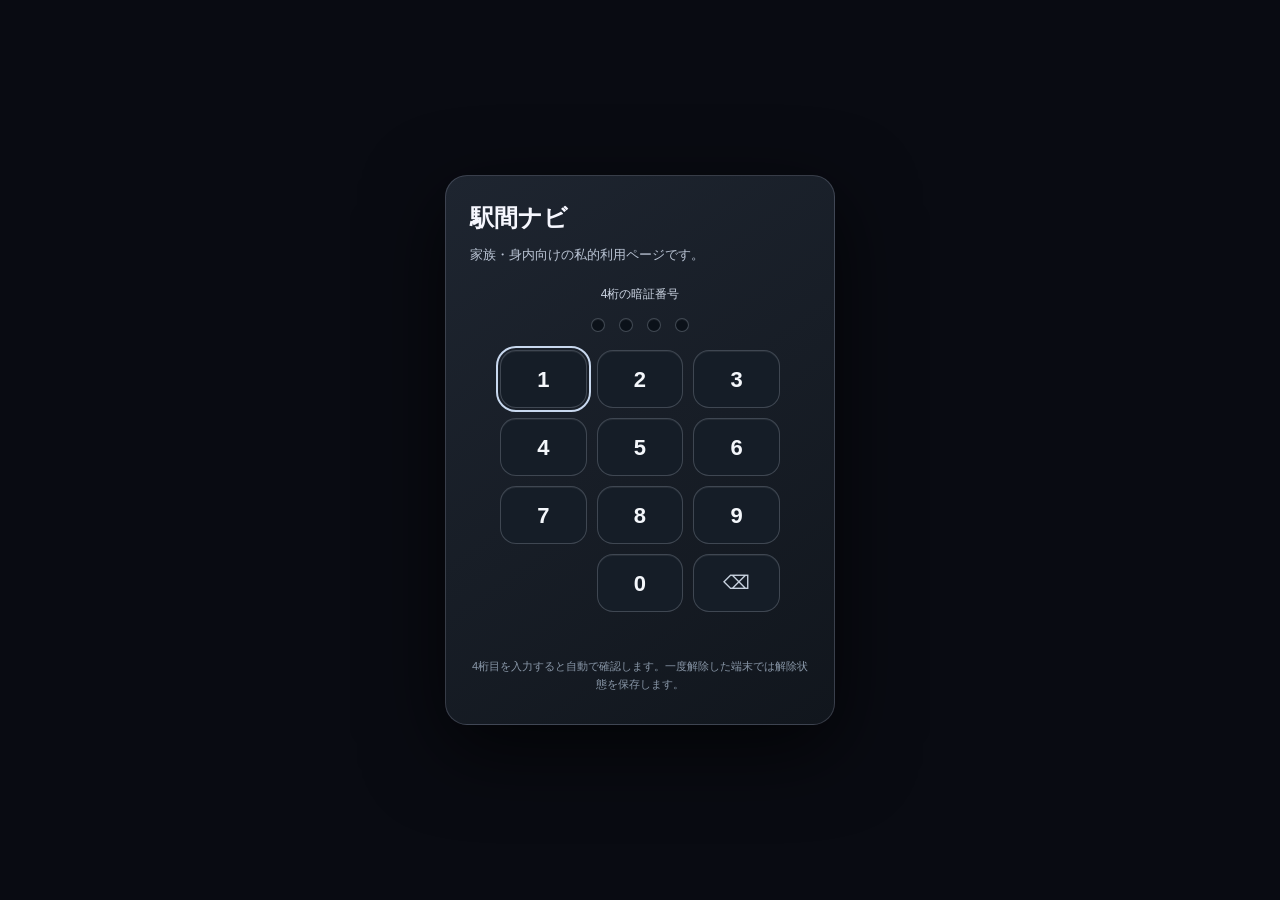
==== commit 595d750a: "Add files via upload" ====
--- a/index.html
+++ b/index.html
@@ -1,4 +1,5 @@
-<!doctype html><html lang="ja"><head><meta charset="utf-8"><meta name="viewport" content="width=device-width,initial-scale=1,viewport-fit=cover"><meta name="theme-color" content="#08090c"><meta name="apple-mobile-web-app-capable" content="yes"><meta name="apple-mobile-web-app-status-bar-style" content="black-translucent"><meta name="description" content="いまの駅と降りる駅、降車位置を確認する駅間ナビ。"><link rel="manifest" href="./manifest.webmanifest"><link rel="icon" href="./icon.svg" type="image/svg+xml"><link rel="apple-touch-icon" href="./apple-touch-icon.png"><title>駅間ナビ</title><style>
+<!doctype html><html lang="ja"><head><meta charset="utf-8"><meta name="referrer" content="no-referrer"><meta name="robots" content="noindex,nofollow,noarchive,nosnippet,noimageindex"><meta name="googlebot" content="noindex,nofollow,noarchive,nosnippet,noimageindex"><meta name="bingbot" content="noindex,nofollow,noarchive,nosnippet,noimageindex"><meta name="viewport" content="width=device-width,initial-scale=1,viewport-fit=cover"><meta name="theme-color" content="#08090c"><meta name="apple-mobile-web-app-capable" content="yes"><meta name="apple-mobile-web-app-status-bar-style" content="black-translucent"><meta name="description" content="いまの駅と降りる駅、降車位置を確認する駅間ナビ。"><link rel="manifest" href="./manifest.webmanifest"><link rel="icon" href="./icon.svg" type="image/svg+xml"><link rel="apple-touch-icon" href="./apple-touch-icon.png"><script>(function(){const k='ekn.pv.a2',t='c347a331fd39da15282ec2f79956c33e9eff79aa930fee2acc985bf4d97e5bec';let ok=false;try{ok=localStorage.getItem(k)===t}catch{}document.documentElement.classList.add(ok?'access-open':'access-locked');let release=null;window.__EK_ACCESS_PROMISE__=ok?Promise.resolve():new Promise(r=>{release=r});window.__EK_ACCESS_GRANT__=function(){try{localStorage.setItem(k,t);localStorage.removeItem('ekn.pv.a1')}catch{}document.documentElement.classList.remove('access-locked');document.documentElement.classList.add('access-open');release?.();release=null};window.__EK_ACCESS_LOCK__=function(){try{localStorage.removeItem(k);localStorage.removeItem('ekn.pv.a1')}catch{}location.reload()}})();</script><title>駅間ナビ</title><style>
+html.access-locked body> :not(#accessGate){visibility:hidden!important}html.access-open #accessGate{display:none!important}.access-gate{position:fixed;inset:0;z-index:2147483647;display:grid;place-items:center;padding:24px;background:#090b12;color:#f6f7fe}.access-gate-card{width:min(100%,390px);padding:24px;border:1px solid #dce4ff2e;border-radius:22px;background:linear-gradient(145deg,#1e2530,#11161d);box-shadow:0 24px 80px #000a}.access-gate h1{margin:0 0 8px;font-size:24px}.access-gate p{margin:6px 0;color:#b9c3d3;font-size:13px;line-height:1.7}.access-pin-label{margin-top:18px!important;text-align:center;font-size:12px!important;color:#cbd4e2!important}.access-pin-display{display:flex;justify-content:center;gap:14px;margin:14px 0 18px}.access-pin-dot{width:14px;height:14px;border:1px solid #bdc9d94d;border-radius:50%;background:#0b1119;box-shadow:inset 0 1px #fff1;transition:transform .12s ease,background .12s ease,border-color .12s ease}.access-pin-dot.filled{background:#e8edf6;border-color:#fff;transform:scale(1.08)}.access-keypad{display:grid;grid-template-columns:repeat(3,minmax(0,1fr));gap:10px;max-width:280px;margin:0 auto}.access-keypad button{min-height:58px;margin:0;border:1px solid #c9d4e13b;border-radius:16px;background:#151d27;color:#f4f7fb;font-size:22px;font-weight:560;box-shadow:inset 0 1px #fff1;touch-action:manipulation}.access-keypad button:active{transform:scale(.97)}.access-keypad button:focus-visible{outline:2px solid #c8d8ee;outline-offset:2px}.access-keypad .pin-back{font-size:19px;color:#c8d2df}.access-keypad-spacer{min-height:58px}.access-gate-error{min-height:1.5em;margin:11px 0 0!important;text-align:center;color:#f2c49c!important}.access-gate-note{margin-top:14px!important;font-size:11px!important;color:#8997a8!important;text-align:center}.access-gate-card.pin-error{animation:pin-shake .24s linear}@keyframes pin-shake{0%,100%{transform:translateX(0)}25%{transform:translateX(-5px)}75%{transform:translateX(5px)}}
 :root{color-scheme:dark;--bg:#090b12;--ink:#f6f7fe;--muted:#adb5cb;--line:#d1dcff23;--warn:#ffdcaa;--route:#a3bfff;--rainbow:linear-gradient(110deg,#f7a8c9,#cca6f6 22%,#8caeff 43%,#87e0d3 68%,#f3dca1);font-family:-apple-system,BlinkMacSystemFont,"Hiragino Sans","Yu Gothic",sans-serif;font-size:16px}*{box-sizing:border-box}[hidden]{display:none!important}html,body{height:100%;margin:0;overflow:hidden}body{color:var(--ink);line-height:1.5;background:#090b12;-webkit-font-smoothing:antialiased}body:before{content:'';position:fixed;inset:0;pointer-events:none;background:radial-gradient(ellipse at 3% 9%,#8544a74d,transparent 45%),radial-gradient(ellipse at 94% 28%,#254b8b60,transparent 43%),radial-gradient(ellipse at 15% 92%,#207c7150,transparent 50%),linear-gradient(135deg,#12142377,transparent 60%)}body:after{content:'';position:fixed;inset:-35%;z-index:-1;pointer-events:none;border:1px solid #9dabfa0d;transform:rotate(-23deg);background:repeating-linear-gradient(90deg,transparent 0,transparent 129px,#fff03b08 130px,transparent 131px)}main{position:relative;max-width:600px;height:100vh;height:100dvh;margin:auto;display:flex;flex-direction:column;padding:max(12px,env(safe-area-inset-top)) 16px max(10px,env(safe-area-inset-bottom));overflow:hidden}header{display:flex;align-items:center;justify-content:space-between;gap:12px;min-height:42px;margin-bottom:10px;flex-shrink:0}.brand{display:flex;align-items:center;gap:11px}.brandIcon{display:grid;place-items:center;width:38px;height:38px;font-size:25px;border:1px solid #edeaff4d;border-radius:13px;background:linear-gradient(130deg,#e3b6f22b,#8edfc318);box-shadow:inset 0 1px #fff5,0 6px 25px #0003}.brand h1{font-size:18px;letter-spacing:.08em;font-weight:650;margin:0}.brand small{display:block;color:#a9aec6;font-size:9px;letter-spacing:.19em}h2{font-size:18px;margin:0 0 10px;font-weight:620}p{margin:6px 0}button,select,input,textarea{font:inherit}button,select{min-height:44px;border:1px solid #d6e0ff26;border-radius:12px;padding:8px 12px;color:var(--ink);background:#141929a6}button{cursor:pointer;touch-action:manipulation}button:hover{border-color:#dce2ff77}button:active{transform:translateY(1px)}button:focus-visible,select:focus-visible,summary:focus-visible,a:focus-visible,input:focus-visible,textarea:focus-visible{outline:2px solid #c8c3ff;outline-offset:3px}button:disabled,select:disabled{opacity:.45;cursor:default}select{width:100%;font-size:16px;max-width:100%;text-overflow:ellipsis}option{background:#171c2b;color:#fff}.primary{color:#10131d;background:var(--rainbow);border:1px solid #ffffff70;font-weight:650;box-shadow:inset 0 1px #fff7,0 4px 16px #08070c45}.ghost{background:#b9c5ff0b}.full{width:100%;margin-top:8px}.small{font-size:13px;padding:7px 13px}.grid{display:grid;grid-template-columns:1fr 1fr;gap:10px}.row{display:flex;align-items:center;justify-content:space-between;gap:10px}.row>*{min-width:0}.tabs{display:grid;grid-template-columns:repeat(4,1fr);gap:4px;padding:4px;border:1px solid #ced8ff20;border-radius:15px;background:#bac9ed08;backdrop-filter:blur(22px);-webkit-backdrop-filter:blur(22px);margin-bottom:10px;flex-shrink:0}.tabs button{position:relative;min-height:38px;border:0;font-size:14px;background:transparent;color:#b3bcd1;padding:6px}.tabs button[aria-selected=true]{background:linear-gradient(120deg,#ddd1ff1f,#b8f9ec14);box-shadow:inset 0 1px #fff2;color:#fff}.tabs button[aria-selected=true]:after{content:'';position:absolute;bottom:1px;left:23%;right:23%;height:1px;background:var(--rainbow)}.panel{min-height:0;overflow:auto;overscroll-behavior:contain;scrollbar-width:thin;padding:1px 1px 10px}.ride{display:flex;flex-direction:column;gap:10px}.card{position:relative;isolation:isolate;border:1px solid #dce4ff25;border-radius:23px;padding:18px;margin-bottom:13px;background:linear-gradient(135deg,#d8caff10,#bfdcf607 65%,#dcecff0c);backdrop-filter:blur(25px) saturate(140%);-webkit-backdrop-filter:blur(25px) saturate(140%);box-shadow:inset 0 1px #ffffff1c,0 10px 28px #00000025}.card:before{content:'';position:absolute;left:22px;right:22px;top:-1px;height:1px;background:var(--rainbow);opacity:.66;pointer-events:none}.card:after{content:'';position:absolute;top:24%;bottom:24%;left:-1px;width:1px;background:var(--rainbow);opacity:.45;pointer-events:none}.ride .card{margin:0;flex-shrink:0;padding:15px 18px}.ride .route-card{padding:10px 13px}.nearest{font-size:13px;color:#d8d8ed;font-weight:500;overflow-wrap:anywhere}.route-card select{margin:7px 0 4px;background:#0c102177;min-height:43px}.routeName{font-size:12px;color:#adb9d2;overflow-wrap:anywhere}.mini{font-size:12px;color:#aeb9d2}.status{font-size:12px;line-height:1.45;color:#c4cde1;margin-top:4px}.warn,.status.warn{color:var(--warn)}.eyebrow{font-size:12px;letter-spacing:.09em;color:#c2c7e0;font-weight:550}.chip{display:inline-flex;align-items:center;border:1px solid #c7d2f028;border-radius:20px;padding:4px 8px;font-size:11px;line-height:1.5;white-space:nowrap;background:#e3edff07;color:#c5cee4}.chip.good{color:#a7eee0;background:#7bf0d711;border-color:#7bf0d72f}.chip.warn{color:var(--warn);background:#ffc7900c;border-color:#f5ce992e}button.chip{min-height:38px;padding:5px 10px}.hero{background:linear-gradient(130deg,#b2c6ff15,#caa6ea08 50%,#a0e2d80c)}.current-name{font-size:clamp(25px,6.5vw,37px);line-height:1.2;font-weight:680;letter-spacing:.01em;overflow-wrap:anywhere;margin:9px 0 5px}.current-name.station-now{font-size:clamp(40px,11vw,57px);letter-spacing:-.025em}.current-note{font-size:13px;color:#b9c3d9;line-height:1.45;margin:4px 0 7px}.next-block{border-top:1px solid #c6d4ff1a;margin-top:9px;padding-top:9px;display:flex;align-items:center;justify-content:space-between;gap:13px}.next{font-size:clamp(25px,6.6vw,36px);line-height:1.15;font-weight:600;text-align:right;overflow-wrap:anywhere}.hero .routeName{font-size:12px;margin:5px 0}.track-wrap{margin-top:5px}.stations{display:grid;grid-template-columns:1fr auto 1fr;gap:8px;font-size:12px;color:#d4d9e9}.stations>span:last-child{text-align:right}.stations small{color:#7f8bab}.track{position:relative;display:grid;grid-template-columns:repeat(10,1fr);gap:4px;margin:17px 0 5px}.seg{height:5px;background:#f1f5ff0e;border-radius:5px}.seg.done{background:var(--rainbow);box-shadow:0 0 9px #b6baff25}.train{position:absolute;top:-14px;left:0;width:8px;height:8px;border-radius:50%;background:#eff6ff;box-shadow:0 0 10px #b9acff88;transform:translateX(-50%);transition:left .5s ease-out}.track.estimated .seg.done{background:#e6bf91}.progress{font-size:11px;color:#a2aec8}.inline-metrics{display:flex;justify-content:space-between;gap:12px;margin-top:7px;font-size:12px;color:#acb8d0}.inline-metrics b{font-size:14px;color:#eef0fb;font-weight:560}.goal-control{display:grid;grid-template-columns:minmax(0,1fr) auto;gap:8px;margin-top:9px}.goal-control select{font-size:18px;background:#0c112177}.goal-control button{min-width:65px}.goal-line{justify-content:flex-end;margin-top:3px;font-size:15px;color:#dedff5}#goalName{display:none}.hint{font-size:13px;line-height:1.65;color:#b8c2d9}.goal-card .hint{font-size:12px;margin:4px 0;line-height:1.45}.goal-card #goalNote:empty{display:none}.goal-progress{height:3px;overflow:hidden;background:#d5deff17;border-radius:4px;margin:7px 0 5px}.goal-progress span{display:block;width:0;height:100%;background:var(--rainbow);transition:width .4s}.goal-card .mini{font-size:11px;margin:0}.field{display:block;font-size:13px;color:#c3cbe1;margin:10px 0 5px}.toggle{display:flex;align-items:center;justify-content:space-between;gap:15px;padding:12px 0;border-bottom:1px solid #fff1;font-size:14px}.toggle input{flex-shrink:0;width:20px;height:20px;accent-color:#c9bdf3}details{border-top:1px solid #b6c5e920;margin-top:12px;padding-top:9px}summary{font-size:14px;cursor:pointer;padding:8px 0;color:#d3ddef;min-height:40px}textarea{width:100%;min-height:160px;border-radius:12px;border:1px solid #ced8ff30;background:#0d1225aa;color:#fff;padding:12px;font-size:14px;resize:vertical}.stoplist{display:grid;grid-template-columns:repeat(2,minmax(0,1fr));gap:5px;margin-top:10px}.stoplist label{display:flex;gap:8px;align-items:center;min-height:40px;font-size:13px}.stoplist input{width:18px;height:18px;accent-color:#c9bdf3}.metrics{display:grid;grid-template-columns:1fr 1fr;gap:12px;margin:12px 0}.metric{padding:12px;border:1px solid #fff1;border-radius:12px}.metric span{display:block;font-size:12px;color:#afbad1}.metric b{display:block;font-size:21px;overflow-wrap:anywhere}.chips{display:flex;gap:6px;flex-wrap:wrap}.nearby,.history{padding:0;margin:12px 0;list-style:none}.nearby li,.history li{display:flex;gap:10px;padding:10px 0;border-bottom:1px solid #fff1;align-items:center;font-size:14px}.nearby li small,.history time{margin-left:auto;color:#aebbd2;font-size:12px}.bullet{width:7px;height:7px;border-radius:50%;background:#9ea9c5;flex-shrink:0}.nearby .active{color:#b3efe0}.nearby .active .bullet{background:#b3efe0}.alarm-banner{position:absolute;z-index:20;top:90px;left:16px;right:16px;padding:20px;border-radius:21px;border:1px solid #efd5ff7a;background:linear-gradient(135deg,#39304af5,#203f48f5);backdrop-filter:blur(30px);-webkit-backdrop-filter:blur(30px);box-shadow:0 10px 60px #000b}.alarm-banner strong{font-size:25px;line-height:1.4}.alarm-banner p{font-size:15px}.recovery{border-left:2px solid #ffccac}.gps-help{border-color:#f4cc8e44!important;background:#282437d9!important}.gps-help summary{padding:0;font-weight:600;color:#ffe0b2}.gps-help ol{padding-left:20px;font-size:13px;color:#d0d5e6}.gps-help .hint{font-size:12px}.gps-help .grid{margin-top:10px}.sr-only{position:absolute;width:1px;height:1px;overflow:hidden;clip:rect(0,0,0,0);white-space:nowrap}a{color:#d4c7ff;text-underline-offset:3px}#toast{position:fixed;z-index:30;bottom:max(20px,env(safe-area-inset-bottom));left:50%;transform:translateX(-50%);width:max-content;max-width:calc(100% - 36px);font-size:14px;border-radius:14px;background:#e6e8f4;color:#151722;box-shadow:0 5px 35px #0008}#toast:not(:empty){padding:12px 16px}.large .hint,.large .status,.large .current-note,.large .mini,.large .routeName{font-size:15px}.large .current-name.station-now{font-size:58px}.large .next{font-size:37px}.large .eyebrow{font-size:14px}
 @media(min-width:700px){main{padding-top:24px;padding-bottom:24px}.ride{gap:13px}.card{backdrop-filter:blur(35px);-webkit-backdrop-filter:blur(35px)}}
 @media(max-height:760px){main{padding-top:max(6px,env(safe-area-inset-top));padding-bottom:max(6px,env(safe-area-inset-bottom))}header{margin-bottom:6px;min-height:36px}.tabs{margin-bottom:7px}.ride{gap:7px}.ride .card{padding:11px 14px}.ride .route-card{padding:8px 12px}.current-name{margin-top:6px}.current-name.station-now{font-size:40px}.current-note{font-size:12px;margin-bottom:4px}.next-block{margin-top:6px;padding-top:6px}.hero .routeName{margin:3px 0}.inline-metrics{margin-top:4px}.goal-control{margin-top:6px}.goal-card .mini{line-height:1.3}.brand small{font-size:8px}}
@@ -41,8 +42,8 @@
 
 
 .station-quick{position:relative;z-index:16;flex-shrink:0;margin:0 0 8px}.station-quick-form{display:grid;grid-template-columns:minmax(0,1fr) auto;gap:7px;padding:4px;border:1px solid #ced8ff24;border-radius:15px;background:linear-gradient(120deg,#d9caff0e,#a8eadb08);backdrop-filter:blur(24px);-webkit-backdrop-filter:blur(24px);box-shadow:inset 0 1px #fff1}.station-quick-form input{width:100%;min-width:0;min-height:42px;border:0;border-radius:11px;padding:8px 11px;color:#fff;background:#090e1db8;font-size:16px;-webkit-appearance:none;appearance:none}.station-quick-form input::placeholder{color:#97a4bd}.station-quick-submit{min-width:62px;min-height:42px;border:0;padding:7px 11px;font-size:13px;background:linear-gradient(125deg,#cdbbff22,#8ce4d319);color:#eef3ff}.station-quick-panel{position:absolute;top:calc(100% + 6px);left:0;right:0;z-index:25;max-height:min(48vh,390px);overflow:auto;padding:12px;border:1px solid #d5ddff3d;border-radius:16px;background:linear-gradient(145deg,#171a2df5,#10242af2);backdrop-filter:blur(30px) saturate(150%);-webkit-backdrop-filter:blur(30px) saturate(150%);box-shadow:0 18px 50px #0009,inset 0 1px #ffffff1d}.station-quick-panel .field{margin:7px 0 4px}.station-quick-panel select{background:#0a1020e8}.station-quick-meta{display:flex;align-items:center;justify-content:space-between;gap:10px;font-size:12px;color:#c1cce1}.station-quick-close{min-height:30px;padding:3px 9px;border-radius:10px;font-size:11px}.station-quick-hint{margin:7px 1px 0;font-size:11px;line-height:1.45;color:#aebbd1}.station-quick-direction-ready select{border-color:#a7e8d865;box-shadow:0 0 0 1px #8edbcf1c}.large .station-quick-form input{font-size:18px}.large .station-quick-panel{font-size:16px}
-</style><link rel="stylesheet" href="./journey.css?v=55.0"></head><body><div class="ambient" aria-hidden="true"><span class="soap-orb orb-one"></span><span class="soap-orb orb-two"></span><span class="soap-orb orb-three"></span></div><main>
-<header><div class="brand"><span class="brandIcon" aria-hidden="true">◈</span><div><h1>駅間ナビ</h1><small>バージョン 55</small></div></div><button id="gpsState" class="chip" aria-label="GPSの状態と設定案内">GPS 未開始</button></header>
+</style><link rel="stylesheet" href="./journey.css?v=60.0"></head><body><section id="accessGate" class="access-gate" role="dialog" aria-modal="true" aria-labelledby="accessGateTitle"><div id="accessGateCard" class="access-gate-card"><h1 id="accessGateTitle">駅間ナビ</h1><p>家族・身内向けの私的利用ページです。</p><p class="access-pin-label">4桁の暗証番号</p><div id="accessPinDisplay" class="access-pin-display" role="status" aria-live="polite" aria-label="0 / 4 桁入力済み"><span class="access-pin-dot"></span><span class="access-pin-dot"></span><span class="access-pin-dot"></span><span class="access-pin-dot"></span></div><div id="accessKeypad" class="access-keypad" role="group" aria-label="暗証番号テンキー"><button type="button" data-digit="1" aria-label="1">1</button><button type="button" data-digit="2" aria-label="2">2</button><button type="button" data-digit="3" aria-label="3">3</button><button type="button" data-digit="4" aria-label="4">4</button><button type="button" data-digit="5" aria-label="5">5</button><button type="button" data-digit="6" aria-label="6">6</button><button type="button" data-digit="7" aria-label="7">7</button><button type="button" data-digit="8" aria-label="8">8</button><button type="button" data-digit="9" aria-label="9">9</button><span class="access-keypad-spacer" aria-hidden="true"></span><button type="button" data-digit="0" aria-label="0">0</button><button type="button" class="pin-back" data-action="back" aria-label="1桁戻す">⌫</button></div><p id="accessGateError" class="access-gate-error" role="status" aria-live="polite"></p><p class="access-gate-note">4桁目を入力すると自動で確認します。一度解除した端末では解除状態を保存します。</p></div></section><script>(function(){const gate=document.getElementById('accessGate'),card=document.getElementById('accessGateCard'),pad=document.getElementById('accessKeypad'),display=document.getElementById('accessPinDisplay'),dots=[...display.querySelectorAll('.access-pin-dot')],error=document.getElementById('accessGateError'),salt='ekn60.private.7sK2',want='6099eb53e203640f163efdea2bd4819bd3dc94233414d2bed803235b9ee27ac9',rounds=120000;let pin='',busy=false;const hex=b=>Array.from(new Uint8Array(b),x=>x.toString(16).padStart(2,'0')).join('');function render(){dots.forEach((d,i)=>d.classList.toggle('filled',i<pin.length));display.setAttribute('aria-label',pin.length+' / 4 桁入力済み')}async function verify(v){if(!globalThis.crypto?.subtle)return false;const enc=new TextEncoder(),key=await crypto.subtle.importKey('raw',enc.encode(v),'PBKDF2',false,['deriveBits']),bits=await crypto.subtle.deriveBits({name:'PBKDF2',hash:'SHA-256',salt:enc.encode(salt),iterations:rounds},key,256);return hex(bits)===want}function focusPad(){requestAnimationFrame(()=>pad.querySelector('[data-digit="1"]')?.focus({preventScroll:true}))}async function complete(){if(busy||pin.length!==4)return;busy=true;gate.setAttribute('aria-busy','true');error.textContent='確認中…';const entered=pin;try{if(await verify(entered)){pin='';render();error.textContent='';window.__EK_ACCESS_GRANT__?.();return}error.textContent='暗証番号が違います。';card.classList.remove('pin-error');void card.offsetWidth;card.classList.add('pin-error');setTimeout(()=>{pin='';render();card.classList.remove('pin-error');focusPad()},260)}catch{error.textContent='確認できませんでした。もう一度お試しください。';pin='';render();focusPad()}finally{busy=false;gate.removeAttribute('aria-busy')}}function addDigit(d){if(busy||pin.length>=4)return;error.textContent='';pin+=d;render();if(pin.length===4)complete()}function back(){if(busy||!pin.length)return;pin=pin.slice(0,-1);error.textContent='';render()}pad.addEventListener('click',e=>{const b=e.target.closest('button');if(!b)return;if(b.dataset.digit!=null)addDigit(b.dataset.digit);else if(b.dataset.action==='back')back()});window.addEventListener('keydown',e=>{if(!document.documentElement.classList.contains('access-locked'))return;if(/^\d$/.test(e.key)){e.preventDefault();addDigit(e.key)}else if(e.key==='Backspace'||e.key==='Delete'){e.preventDefault();back()}});render();if(document.documentElement.classList.contains('access-locked'))focusPad()})();</script><div class="ambient" aria-hidden="true"><span class="soap-orb orb-one"></span><span class="soap-orb orb-two"></span><span class="soap-orb orb-three"></span></div><main>
+<header><div class="brand"><span class="brandIcon" aria-hidden="true">◈</span><div><h1>駅間ナビ</h1><small>バージョン 60</small></div></div><button id="gpsState" class="chip" aria-label="GPSの状態と設定案内">GPS 未開始</button></header>
 
 <nav class="tabs" role="tablist" aria-label="画面切替"><button id="tabRide" role="tab" aria-controls="panelRide" aria-selected="true">見守り</button><button id="tabGuide" role="tab" aria-controls="panelGuide" aria-selected="false">降車位置</button><button id="tabSettings" role="tab" aria-controls="panelSettings" aria-selected="false">その他</button><button id="tabHistory" hidden role="tab" aria-controls="panelHistory" aria-selected="false">履歴</button></nav>
 <div id="journeyUpdate" class="update-note" hidden><span id="journeyUpdateText"></span><button id="journeyUpdateApply">更新する</button></div><div id="watchMini" class="watch-mini" hidden><span id="watchMiniText"></span><button id="watchMiniBack">見守りへ</button></div><aside id="alarmBanner" class="alarm-banner" role="status" aria-live="assertive" hidden><strong id="alarmTitle"></strong><p id="alarmBody"></p><button id="ackBtn" class="primary full">確認しました</button></aside>
@@ -65,10 +66,10 @@
 <div class="settings-menu"><button aria-pressed="true">設定</button><button id="openHistory" aria-pressed="false">乗車の記録</button></div><section class="card notification-card"><h2>通知・振動</h2><p class="hint">降りる駅が近づいたら、通知でお知らせします。</p><div id="notificationSettings"></div></section><section class="card"><h2>保存した経路</h2><button id="settingsPresets" class="full ghost">経路の管理・書き出し</button></section><section class="card rainbow"><h2>見守りの設定</h2><div class="dim-settings"><label for="dimDelay">操作しないときの節電画面</label><select id="dimDelay"><option value="0">自動では切り替えない</option><option value="3">3秒後</option><option value="5">5秒後</option><option value="10" selected>10秒後</option><option value="30">30秒後</option><option value="60">60秒後</option></select><label for="dimMotion">節電画面の発光</label><select id="dimMotion"><option value="auto">ゆっくり明暗を繰り返す</option><option value="static">静止する</option></select><button id="dimPreview" type="button" class="ghost">節電画面を試す</button><button id="effectPreview" type="button" class="ghost">通知の演出を試す</button><p class="hint">見守り画面でのみ自動切替。GPSと通知は続け、到着やお知らせの際は通常画面に戻ります。現在位置に虹色の光を表示します。演出中は消費電力が増える場合があります。端末の明るさは手動で調整してください。</p></div><label class="toggle">遠い区間のGPS処理を抑える<input id="journeyEco" type="checkbox" checked></label><p class="hint">遠い区間では処理を抑え、降車駅が近いときや位置が不確かなときは通常に戻します。</p><label class="toggle">起動時に近くの駅から候補を探す<input id="autoStart" type="checkbox" checked></label><label hidden><input id="autoGuard" type="checkbox">旧版の自動見守り</label><p class="hint">許可済みの場合は現在地を一度確認し、候補を表示します。見守りは「開始」を押すと始まります。</p><label><span class="field">進行方向</span><select id="direction"><option value="auto">自動で判定</option><option value="1">路線順</option><option value="-1">逆方向</option></select></label><div class="grid"><label><span class="field">画面の更新間隔</span><select id="interval"><option value="1000">1秒</option><option value="3000">3秒</option><option value="5000" selected>5秒</option><option value="10000">10秒</option><option value="15000">15秒</option><option value="30000">30秒</option><option value="60000">60秒</option></select></label><label><span class="field">文字サイズ</span><select id="textSize"><option value="normal">標準</option><option value="large">大きめ</option></select></label></div><div id="wakeOptions"><label class="toggle">追跡中の画面スリープを防ぐ<input id="wakeToggle" type="checkbox" checked></label><span id="wakeState" class="chip">画面保持 未開始</span></div><p class="hint">画面を閉じた間はGPSの取得を休止し、戻ったら再開します。iPhoneは画面を開いてご利用ください。</p></section>
 <section class="card"><h2>降車のお知らせ</h2><div class="grid"><label><span class="field">距離</span><select id="alertDistance"><option value="300">300 m以内</option><option value="500">500 m以内</option><option value="1000" selected>1 km以内</option><option value="1500">1.5 km以内</option></select></label><label><span class="field">到着の目安</span><select id="alertLead"><option value="60">1分以内</option><option value="120" selected>2分以内</option><option value="180">3分以内</option><option value="300">5分以内</option></select></label></div><label class="toggle">1駅前に停車した時も知らせる<input id="oneBefore" type="checkbox" checked></label><div id="hapticOptions" hidden><label class="toggle">バイブを使う<input id="hapticToggle" type="checkbox" checked></label><label class="toggle">未確認なら20秒おきに再通知（最大3回）<input id="repeatToggle" type="checkbox" checked></label><button id="hapticTest" class="full ghost">バイブを試す</button></div><p id="hapticStatus" class="hint" role="status"></p><button id="notificationHelp" class="full ghost">通知の設定・ほかの方法</button><label><span class="field">時間でも確認する（画面表示中のみ）</span><select id="timerMinutes"><option value="0">使わない</option><option value="3">3分後</option><option value="5">5分後</option><option value="10">10分後</option><option value="15">15分後</option><option value="20">20分後</option><option value="30">30分後</option><option value="60">60分後</option></select></label></section>
 <section class="card"><h2>路線・停車駅を補正</h2><label for="service" class="field">列車の停車パターン</label><select id="service"></select><p id="serviceNote" class="hint"></p><p id="coverage" class="hint"></p><label class="toggle">候補を絞らず全路線から選ぶ<input id="showAllRoutes" type="checkbox"></label><p class="hint">通常は現在地と移動経路に合う路線だけを表示します。停車駅・移動経路と合わなくなった自動選択は見直します。手動選択と矛盾する場合は選び直しを促します。</p><details><summary>列車の行先・停車駅</summary><label><span class="field">列車の最後の停車駅</span><select id="destination" disabled></select></label><p class="hint" id="destinationHint"></p><p class="hint">快速・急行などは通過駅のチェックを外してください。列車種別はGPSだけでは判定できません。</p><button id="allStops" class="full ghost">全駅を停車駅にする</button><div id="stops" class="stoplist"></div></details><details><summary>現在駅を手動で補正</summary><label><span class="field">現在いる駅</span><select id="manualStation"></select></label><div class="grid"><button id="manualBtn">この駅に到着</button><button id="reverseBtn">方向を反転</button></div></details><details><summary>独自の駅リスト・座標</summary><p class="hint">1行に「駅名,緯度,経度」。保存すると独自路線になります。</p><textarea id="stationsInput" spellcheck="false" aria-label="駅座標"></textarea><button id="saveStationsBtn" class="full">独自路線として保存</button></details></section>
-<section class="card" id="legacyGuideNotes" hidden><details><summary>旧版で保存した自分用メモ</summary><p class="mini">過去に入力した内容を保管しています。調査済みの降車案内とは別の記録です。</p><div id="legacyGuideNoteList"></div></details></section><section class="card"><h2>動作状況</h2><button id="copyDiagnostics" class="full ghost">動作状況をコピー</button><button id="gpsHelpBtn" class="full ghost">GPS・位置情報の設定案内</button><div class="chips"><span id="netState" class="chip"></span><span id="modeState" class="chip"></span></div><div class="metrics"><div class="metric"><span>速度 km/h</span><b id="speed">—</b></div><div class="metric"><span>GPS精度</span><b id="accuracy">—</b></div></div><p id="updated" class="hint"></p><p id="offlineStatus" class="hint"></p><details><summary>デモで試す</summary><div class="grid"><button id="demoBtn">デモを開始</button><button id="outageBtn" disabled>デモでGPS途絶</button></div><p class="hint">デモ中は履歴を保存せず、バイブも動かしません。</p></details><details><summary>使い方・収録範囲・制約</summary><p class="hint">駅の概略座標を結んだ線から位置を推定します。ホーム位置や線路のカーブは再現していません。地下などでGPSが得られない場合は自動判定できません。</p><p class="hint">収録区間外の直通先は自動切替しません。位置・到着時刻は目安です。実際の車内案内を確認してください。</p><p id="routeInventory" class="hint"></p><p class="hint">停車パターン：東横線・みなとみらい線・田園都市線・目黒線の通常パターンを用意。列車の種別は自動確定しません。選択したパターンは路線別に保存します。<a href="https://www.tokyu.co.jp/railway/map/" target="_blank" rel="noopener noreferrer">公式路線図</a>で確認できます。</p><p class="hint">GPS途絶時は速度と途中停車（各30秒）を仮定し、最大5分進みます。駅で停止中に途絶した場合は35秒後の発車を仮定します。推定だけで到着・通過を確定しません。</p><p class="hint">設定はブラウザ内に保存します。プライベートブラウズやサイトデータ削除では消えることがあります。位置情報を外部送信しません。駅データは内蔵し、外部地図や運行情報を連続取得しません。</p><p class="hint">Safariの共有メニューから「ホーム画面に追加」できます。バックグラウンドGPSが有効になるわけではありません。このWebアプリだけで、画面をロックしたまま寝過ごしを防ぐことはできません。</p><p class="hint"><a href="https://www.w3.org/TR/geolocation/">GPSの仕様</a>・<a href="https://w3c.github.io/vibration/reports/implementation.html">バイブの対応</a>。路線確認：<a href="https://www.jreast.co.jp/map/">JR東日本</a>・<a href="https://www.tokyometro.jp/station/">東京メトロ</a></p></details><button id="forgetCommute" class="full ghost">保存した降車駅を消す</button></section>
+<section class="card" id="legacyGuideNotes" hidden><details><summary>旧版で保存した自分用メモ</summary><p class="mini">過去に入力した内容を保管しています。調査済みの降車案内とは別の記録です。</p><div id="legacyGuideNoteList"></div></details></section><section class="card"><h2>動作状況</h2><button id="copyDiagnostics" class="full ghost">動作状況をコピー</button><button id="gpsHelpBtn" class="full ghost">GPS・位置情報の設定案内</button><div class="chips"><span id="netState" class="chip"></span><span id="modeState" class="chip"></span></div><div class="metrics"><div class="metric"><span>速度 km/h</span><b id="speed">—</b></div><div class="metric"><span>GPS精度</span><b id="accuracy">—</b></div></div><p id="updated" class="hint"></p><p id="offlineStatus" class="hint"></p><details><summary>デモで試す</summary><div class="grid"><button id="demoBtn">デモを開始</button><button id="outageBtn" disabled>デモでGPS途絶</button></div><p class="hint">デモ中は履歴を保存せず、バイブも動かしません。</p></details><details><summary>使い方・収録範囲・制約</summary><p class="hint">駅の概略座標を結んだ線から位置を推定します。ホーム位置や線路のカーブは再現していません。地下などでGPSが得られない場合は自動判定できません。</p><p class="hint">収録区間外の直通先は自動切替しません。位置・到着時刻は目安です。実際の車内案内を確認してください。</p><p id="routeInventory" class="hint"></p><p class="hint">停車パターン：東横線・みなとみらい線・田園都市線・目黒線の通常パターンを用意。列車の種別は自動確定しません。選択したパターンは路線別に保存します。<a href="https://www.tokyu.co.jp/railway/map/" target="_blank" rel="noopener noreferrer">公式路線図</a>で確認できます。</p><p class="hint">GPS途絶時は速度と途中停車（各30秒）を仮定し、最大5分進みます。駅で停止中に途絶した場合は35秒後の発車を仮定します。推定だけで到着・通過を確定しません。</p><p class="hint">設定はブラウザ内に保存します。プライベートブラウズやサイトデータ削除では消えることがあります。位置情報を外部送信しません。駅データは内蔵し、外部地図や運行情報を連続取得しません。</p><p class="hint">Safariの共有メニューから「ホーム画面に追加」できます。バックグラウンドGPSが有効になるわけではありません。このWebアプリだけで、画面をロックしたまま寝過ごしを防ぐことはできません。</p><p class="hint"><a href="https://www.w3.org/TR/geolocation/">GPSの仕様</a>・<a href="https://w3c.github.io/vibration/reports/implementation.html">バイブの対応</a>。路線確認：<a href="https://www.jreast.co.jp/map/">JR東日本</a>・<a href="https://www.tokyometro.jp/station/">東京メトロ</a></p></details><button id="forgetCommute" class="full ghost">保存した降車駅を消す</button><button id="lockApp" class="full ghost" type="button">この端末をロック</button><p class="hint">このページは身内向けの私的利用を想定しています。公開URLは第三者へ共有しないでください。</p></section>
 </div>
 <div id="panelHistory" class="panel" role="tabpanel" aria-labelledby="tabHistory" hidden><div class="settings-menu"><button id="openSettings" aria-pressed="false">設定</button><button aria-pressed="true">乗車の記録</button></div><section class="card"><h2>現在地付近の駅</h2><ul id="nearby" class="nearby"></ul><div class="metrics"><div class="metric"><span>前駅の通過</span><b id="passedAt">—</b></div><div class="metric"><span>直前の停車</span><b id="lastStop">—</b></div></div></section><section class="card"><div class="row"><h2>到着・通過の記録</h2><button id="clearBtn" class="small ghost">消去</button></div><ul id="history" class="history"></ul></section></div>
-</main><dialog id="journeyDialog" class="journey-dialog" aria-labelledby="journeyDialogTitle"><div class="dialog-head"><h2 id="journeyDialogTitle"></h2><button id="journeyDialogClose" aria-label="閉じる">×</button></div><div id="journeyDialogBody" class="dialog-body"></div></dialog><dialog id="transferGuideDialog" class="transfer-guide-dialog" aria-labelledby="transferGuideTitle"><div class="transfer-guide-head"><div><p class="transfer-guide-kicker">乗換駅の降車位置</p><h2 id="transferGuideTitle">降車位置を確認</h2></div><button id="transferGuideClose" type="button" aria-label="降車位置を閉じる">×</button></div><p id="transferGuideContext" class="transfer-guide-context"></p><div id="transferGuideBody" class="transfer-guide-body" role="status"></div><div class="transfer-guide-footer"><button id="transferGuideFull" type="button" class="ghost">降車位置タブで詳しく見る</button></div></dialog><div id="toast" role="status"></div><script src="./visual-effects.js?v=55.0"></script><script src="./notifications.js?v=55.0"></script><script src="./dim-screen.js?v=55.0"></script><script src="./journey-ui.js?v=55.0"></script><script>
+</main><dialog id="journeyDialog" class="journey-dialog" aria-labelledby="journeyDialogTitle"><div class="dialog-head"><h2 id="journeyDialogTitle"></h2><button id="journeyDialogClose" aria-label="閉じる">×</button></div><div id="journeyDialogBody" class="dialog-body"></div></dialog><dialog id="transferGuideDialog" class="transfer-guide-dialog" aria-labelledby="transferGuideTitle"><div class="transfer-guide-head"><div><p class="transfer-guide-kicker">乗換駅の降車位置</p><h2 id="transferGuideTitle">降車位置を確認</h2></div><button id="transferGuideClose" type="button" aria-label="降車位置を閉じる">×</button></div><p id="transferGuideContext" class="transfer-guide-context"></p><div id="transferGuideBody" class="transfer-guide-body" role="status"></div><div class="transfer-guide-footer"><button id="transferGuideFull" type="button" class="ghost">降車位置タブで詳しく見る</button></div></dialog><div id="toast" role="status"></div><script src="./visual-effects.js?v=60.0"></script><script src="./notifications.js?v=60.0"></script><script src="./dim-screen.js?v=60.0"></script><script src="./journey-ui.js?v=60.0"></script><script>
 
 const ROUTES=[{"id":"tokaido","name":"JR 東海道線｜東京〜熱海","color":"#ff9c46","stations":[["東京",35.6812,139.7671],["新橋",35.6662,139.7586],["品川",35.6285,139.7388],["川崎",35.5313,139.6968],["横浜",35.466,139.622],["戸塚",35.4004,139.5343],["大船",35.354,139.5311],["藤沢",35.3389,139.4875],["辻堂",35.337,139.447],["茅ケ崎",35.3307,139.4072],["平塚",35.3271,139.349],["大磯",35.3114,139.313],["二宮",35.2982,139.2569],["国府津",35.2808,139.2129],["鴨宮",35.2757,139.1802],["小田原",35.2564,139.1559],["早川",35.2389,139.1452],["根府川",35.2026,139.1385],["真鶴",35.1567,139.1324],["湯河原",35.146,139.102],["熱海",35.1032,139.0777]]},{"id":"yokosuka","name":"JR 横須賀線｜東京〜久里浜","color":"#69adff","stations":[["東京",35.6812,139.7671],["新橋",35.6662,139.7586],["品川",35.6285,139.7388],["西大井",35.6016,139.7216],["武蔵小杉",35.575,139.663],["新川崎",35.5514,139.6715],["横浜",35.466,139.622],["保土ケ谷",35.4468,139.5997],["東戸塚",35.43,139.5567],["戸塚",35.4004,139.5343],["大船",35.354,139.5311],["北鎌倉",35.3372,139.5452],["鎌倉",35.319,139.5504],["逗子",35.2975,139.5785],["東逗子",35.2987,139.601],["田浦",35.2925,139.6375],["横須賀",35.284,139.6556],["衣笠",35.2571,139.6613],["久里浜",35.2331,139.7009]]},{"id":"keihin","name":"JR 京浜東北・根岸線｜大宮〜大船","color":"#50c8ed","stations":[["大宮",35.9064,139.6239],["さいたま新都心",35.8938,139.6336],["与野",35.8845,139.6389],["北浦和",35.8722,139.6454],["浦和",35.8585,139.6571],["南浦和",35.8476,139.6691],["蕨",35.828,139.6904],["西川口",35.8156,139.7044],["川口",35.802,139.7174],["赤羽",35.778,139.7209],["東十条",35.7647,139.7269],["王子",35.753,139.738],["上中里",35.7473,139.7468],["田端",35.7381,139.7609],["西日暮里",35.7321,139.7668],["日暮里",35.7278,139.7709],["鶯谷",35.7215,139.778],["上野",35.7142,139.7774],["御徒町",35.7075,139.7747],["秋葉原",35.6984,139.7731],["神田",35.6917,139.7709],["東京",35.6812,139.7671],["有楽町",35.675,139.7633],["新橋",35.6662,139.7586],["浜松町",35.6554,139.7571],["田町",35.6457,139.7476],["高輪ゲートウェイ",35.6357,139.7407],["品川",35.6285,139.7388],["大井町",35.6063,139.7348],["大森",35.5887,139.728],["蒲田",35.5625,139.716],["川崎",35.5313,139.6968],["鶴見",35.5084,139.676],["新子安",35.4868,139.6547],["東神奈川",35.478,139.6334],["横浜",35.466,139.622],["桜木町",35.4509,139.6312],["関内",35.443,139.636],["石川町",35.4386,139.6435],["山手",35.4267,139.6464],["根岸",35.4157,139.636],["磯子",35.4005,139.6186],["新杉田",35.3869,139.619],["洋光台",35.3786,139.5967],["港南台",35.3751,139.5762],["本郷台",35.3679,139.5504],["大船",35.354,139.5311]]},{"id":"yokohama","name":"JR 横浜線・根岸線直通｜八王子〜大船","color":"#a5d467","stations":[["八王子",35.6556,139.3389],["片倉",35.6397,139.3415],["八王子みなみ野",35.63,139.3307],["相原",35.6069,139.3315],["橋本",35.5949,139.3444],["相模原",35.581,139.3706],["矢部",35.5733,139.3861],["淵野辺",35.5697,139.3954],["古淵",35.5568,139.4196],["町田",35.542,139.4451],["成瀬",35.5354,139.4733],["長津田",35.5317,139.4949],["十日市場",35.5263,139.5168],["中山",35.5147,139.5397],["鴨居",35.5108,139.5673],["小机",35.5085,139.5995],["新横浜",35.5075,139.6176],["菊名",35.5098,139.6306],["大口",35.4924,139.6463],["東神奈川",35.478,139.6334],["横浜",35.466,139.622],["桜木町",35.4509,139.6312],["関内",35.443,139.636],["石川町",35.4386,139.6435],["山手",35.4267,139.6464],["根岸",35.4157,139.636],["磯子",35.4005,139.6186],["新杉田",35.3869,139.619],["洋光台",35.3786,139.5967],["港南台",35.3751,139.5762],["本郷台",35.3679,139.5504],["大船",35.354,139.5311]]},{"id":"shonan_u","name":"JR 湘南新宿ライン｜宇都宮〜逗子","color":"#ed879c","stations":[["宇都宮",36.5594,139.8987],["雀宮",36.4938,139.8728],["石橋",36.4368,139.8662],["自治医大",36.3955,139.8544],["小金井",36.3744,139.8425],["小山",36.3127,139.8063],["間々田",36.2574,139.7613],["野木",36.2299,139.7407],["古河",36.1942,139.7095],["栗橋",36.1364,139.6943],["東鷲宮",36.0895,139.679],["久喜",36.0658,139.6773],["新白岡",36.0386,139.6725],["白岡",36.0178,139.6669],["蓮田",35.9814,139.6526],["東大宮",35.9489,139.6403],["土呂",35.9315,139.6326],["大宮",35.9064,139.6239],["浦和",35.8585,139.6571],["赤羽",35.778,139.7209],["池袋",35.7303,139.71],["新宿",35.6896,139.7006],["渋谷",35.658,139.7016],["恵比寿",35.6467,139.7101],["大崎",35.6197,139.7286],["西大井",35.6016,139.7216],["武蔵小杉",35.575,139.663],["新川崎",35.5514,139.6715],["横浜",35.466,139.622],["保土ケ谷",35.4468,139.5997],["東戸塚",35.43,139.5567],["戸塚",35.4004,139.5343],["大船",35.354,139.5311],["北鎌倉",35.3372,139.5452],["鎌倉",35.319,139.5504],["逗子",35.2975,139.5785]]},{"id":"shonan_t","name":"JR 湘南新宿ライン｜高崎〜小田原","color":"#ed879c","stations":[["高崎",36.3222,139.0124],["倉賀野",36.3003,139.0499],["新町",36.2725,139.1056],["神保原",36.2539,139.1495],["本庄",36.2363,139.1883],["岡部",36.2055,139.2375],["深谷",36.1913,139.2815],["籠原",36.1745,139.3307],["熊谷",36.1396,139.3894],["行田",36.1139,139.4328],["吹上",36.1032,139.4531],["北鴻巣",36.0853,139.4768],["鴻巣",36.0593,139.5093],["北本",36.0317,139.5349],["桶川",35.9985,139.5645],["北上尾",35.9857,139.5774],["上尾",35.9735,139.5886],["宮原",35.9408,139.6097],["大宮",35.9064,139.6239],["浦和",35.8585,139.6571],["赤羽",35.778,139.7209],["池袋",35.7303,139.71],["新宿",35.6896,139.7006],["渋谷",35.658,139.7016],["恵比寿",35.6467,139.7101],["大崎",35.6197,139.7286],["武蔵小杉",35.575,139.663],["新川崎",35.5514,139.6715],["横浜",35.466,139.622],["保土ケ谷",35.4468,139.5997],["東戸塚",35.43,139.5567],["戸塚",35.4004,139.5343],["大船",35.354,139.5311],["藤沢",35.3389,139.4875],["辻堂",35.337,139.447],["茅ケ崎",35.3307,139.4072],["平塚",35.3271,139.349],["大磯",35.3114,139.313],["二宮",35.2982,139.2569],["国府津",35.2808,139.2129],["鴨宮",35.2757,139.1802],["小田原",35.2564,139.1559]]},{"id":"keikyu","name":"京急 本線｜泉岳寺〜浦賀","color":"#fa737b","stations":[["泉岳寺",35.6387,139.74],["品川",35.6285,139.7388],["北品川",35.6224,139.7393],["新馬場",35.6175,139.7414],["青物横丁",35.6096,139.7429],["鮫洲",35.6055,139.7424],["立会川",35.5984,139.7389],["大森海岸",35.5877,139.7354],["平和島",35.5787,139.7349],["大森町",35.5727,139.732],["梅屋敷",35.5669,139.7281],["京急蒲田",35.5607,139.7236],["雑色",35.5496,139.7152],["六郷土手",35.5405,139.7071],["京急川崎",35.5327,139.7003],["八丁畷",35.523,139.6915],["鶴見市場",35.5175,139.6866],["京急鶴見",35.5071,139.6775],["花月総持寺",35.5005,139.6741],["生麦",35.4953,139.6675],["京急新子安",35.487,139.6553],["子安",35.4843,139.641],["神奈川新町",35.4816,139.6397],["京急東神奈川",35.4772,139.6352],["神奈川",35.4717,139.6277],["横浜",35.466,139.622],["戸部",35.4563,139.6194],["日ノ出町",35.4452,139.6263],["黄金町",35.4397,139.622],["南太田",35.4368,139.6132],["井土ヶ谷",35.4338,139.6009],["弘明寺",35.4248,139.5961],["上大岡",35.409,139.5968],["屏風浦",35.3932,139.6095],["杉田",35.3837,139.6169],["京急富岡",35.3661,139.6293],["能見台",35.3603,139.6294],["金沢文庫",35.3426,139.6223],["金沢八景",35.3313,139.6203],["追浜",35.3163,139.6246],["京急田浦",35.2995,139.6253],["安針塚",35.2856,139.6414],["逸見",35.279,139.6506],["汐入",35.2804,139.6621],["横須賀中央",35.2787,139.67],["県立大学",35.2647,139.6772],["堀ノ内",35.2631,139.6875],["京急大津",35.2612,139.6999],["馬堀海岸",35.2593,139.7087],["浦賀",35.2508,139.7157]]},{"id":"keikyu_k","name":"京急 久里浜線直通｜泉岳寺〜三崎口","color":"#fa737b","stations":[["泉岳寺",35.6387,139.74],["品川",35.6285,139.7388],["北品川",35.6224,139.7393],["新馬場",35.6175,139.7414],["青物横丁",35.6096,139.7429],["鮫洲",35.6055,139.7424],["立会川",35.5984,139.7389],["大森海岸",35.5877,139.7354],["平和島",35.5787,139.7349],["大森町",35.5727,139.732],["梅屋敷",35.5669,139.7281],["京急蒲田",35.5607,139.7236],["雑色",35.5496,139.7152],["六郷土手",35.5405,139.7071],["京急川崎",35.5327,139.7003],["八丁畷",35.523,139.6915],["鶴見市場",35.5175,139.6866],["京急鶴見",35.5071,139.6775],["花月総持寺",35.5005,139.6741],["生麦",35.4953,139.6675],["京急新子安",35.487,139.6553],["子安",35.4843,139.641],["神奈川新町",35.4816,139.6397],["京急東神奈川",35.4772,139.6352],["神奈川",35.4717,139.6277],["横浜",35.466,139.622],["戸部",35.4563,139.6194],["日ノ出町",35.4452,139.6263],["黄金町",35.4397,139.622],["南太田",35.4368,139.6132],["井土ヶ谷",35.4338,139.6009],["弘明寺",35.4248,139.5961],["上大岡",35.409,139.5968],["屏風浦",35.3932,139.6095],["杉田",35.3837,139.6169],["京急富岡",35.3661,139.6293],["能見台",35.3603,139.6294],["金沢文庫",35.3426,139.6223],["金沢八景",35.3313,139.6203],["追浜",35.3163,139.6246],["京急田浦",35.2995,139.6253],["安針塚",35.2856,139.6414],["逸見",35.279,139.6506],["汐入",35.2804,139.6621],["横須賀中央",35.2787,139.67],["県立大学",35.2647,139.6772],["堀ノ内",35.2631,139.6875],["新大津",35.2547,139.6915],["北久里浜",35.2491,139.6868],["京急久里浜",35.2319,139.7026],["YRP野比",35.2125,139.6844],["京急長沢",35.2058,139.674],["津久井浜",35.198,139.6637],["三浦海岸",35.1886,139.653],["三崎口",35.1779,139.6328]]},{"id":"keikyu_a","name":"京急 空港線直通｜横浜〜羽田空港","color":"#fa737b","stations":[["横浜",35.466,139.622],["神奈川",35.4717,139.6277],["京急東神奈川",35.4772,139.6352],["神奈川新町",35.4816,139.6397],["子安",35.4843,139.641],["京急新子安",35.487,139.6553],["生麦",35.4953,139.6675],["花月総持寺",35.5005,139.6741],["京急鶴見",35.5071,139.6775],["鶴見市場",35.5175,139.6866],["八丁畷",35.523,139.6915],["京急川崎",35.5327,139.7003],["六郷土手",35.5405,139.7071],["雑色",35.5496,139.7152],["京急蒲田",35.5607,139.7236],["糀谷",35.5544,139.7298],["大鳥居",35.5524,139.7395],["穴守稲荷",35.5503,139.7468],["天空橋",35.5481,139.7541],["羽田空港第3ターミナル",35.5445,139.768],["羽田空港第1・第2ターミナル",35.5508,139.7872]]},{"id":"toyoko","name":"東急東横線・みなとみらい線｜渋谷〜元町・中華街","color":"#ef8394","stations":[["渋谷",35.658,139.7016],["代官山",35.6481,139.7033],["中目黒",35.6443,139.699],["祐天寺",35.6377,139.6911],["学芸大学",35.6288,139.6853],["都立大学",35.6179,139.6763],["自由が丘",35.6074,139.6685],["田園調布",35.5969,139.6673],["多摩川",35.5898,139.6688],["新丸子",35.5806,139.6617],["武蔵小杉",35.575,139.663],["元住吉",35.564,139.654],["日吉",35.5531,139.6468],["綱島",35.5368,139.6349],["大倉山",35.5221,139.6298],["菊名",35.5098,139.6306],["妙蓮寺",35.4985,139.6331],["白楽",35.4898,139.6279],["東白楽",35.4834,139.629],["反町",35.4748,139.6236],["横浜",35.466,139.622],["新高島",35.4618,139.6268],["みなとみらい",35.457,139.6323],["馬車道",35.45,139.6361],["日本大通り",35.4467,139.6426],["元町・中華街",35.4423,139.65]]},{"id":"mm","name":"みなとみらい線｜横浜〜元町・中華街","color":"#64b9ff","stations":[["横浜",35.466,139.622],["新高島",35.4618,139.6268],["みなとみらい",35.457,139.6323],["馬車道",35.45,139.6361],["日本大通り",35.4467,139.6426],["元町・中華街",35.4423,139.65]]},{"id":"sotetsu","name":"相鉄 本線｜横浜〜海老名","color":"#66a8f8","stations":[["横浜",35.466,139.622],["平沼橋",35.4598,139.6168],["西横浜",35.4531,139.6076],["天王町",35.4548,139.6028],["星川",35.4588,139.5947],["和田町",35.4636,139.5862],["上星川",35.4673,139.5807],["西谷",35.4781,139.5658],["鶴ケ峰",35.475,139.5493],["二俣川",35.4634,139.5324],["希望ケ丘",35.4609,139.513],["三ツ境",35.4672,139.5026],["瀬谷",35.4704,139.4824],["大和",35.4707,139.461],["相模大塚",35.4719,139.4404],["さがみ野",35.4716,139.4286],["かしわ台",35.4662,139.415],["海老名",35.4522,139.3909]]},{"id":"izumino","name":"相鉄 いずみ野線直通｜横浜〜湘南台","color":"#66a8f8","stations":[["横浜",35.466,139.622],["平沼橋",35.4598,139.6168],["西横浜",35.4531,139.6076],["天王町",35.4548,139.6028],["星川",35.4588,139.5947],["和田町",35.4636,139.5862],["上星川",35.4673,139.5807],["西谷",35.4781,139.5658],["鶴ケ峰",35.475,139.5493],["二俣川",35.4634,139.5324],["南万騎が原",35.4524,139.5266],["緑園都市",35.4394,139.5213],["弥生台",35.4294,139.5066],["いずみ野",35.4294,139.4945],["いずみ中央",35.4159,139.4875],["ゆめが丘",35.4059,139.482],["湘南台",35.3965,139.466]]},{"id":"blue","name":"横浜市営 ブルーライン｜あざみ野〜湘南台","color":"#65b8ff","stations":[["あざみ野",35.5688,139.5535],["中川",35.5629,139.5705],["センター北",35.5532,139.5788],["センター南",35.5457,139.5744],["仲町台",35.5352,139.5906],["新羽",35.5277,139.6121],["北新横浜",35.519,139.6125],["新横浜",35.5075,139.6176],["岸根公園",35.4963,139.6174],["片倉町",35.4909,139.6067],["三ツ沢上町",35.4807,139.6058],["三ツ沢下町",35.4767,139.615],["横浜",35.466,139.622],["高島町",35.4573,139.623],["桜木町",35.4509,139.6312],["関内",35.443,139.636],["伊勢佐木長者町",35.4397,139.6323],["阪東橋",35.4369,139.6244],["吉野町",35.4354,139.6154],["蒔田",35.4293,139.609],["弘明寺（地下鉄）",35.423,139.6],["上大岡",35.409,139.5968],["港南中央",35.4014,139.5912],["上永谷",35.401,139.5727],["下永谷",35.4028,139.559],["舞岡",35.4028,139.5507],["戸塚",35.4004,139.5343],["踊場",35.4058,139.5185],["中田",35.4112,139.5114],["立場",35.4149,139.5003],["下飯田",35.4037,139.4824],["湘南台",35.3965,139.466]]},{"id":"keikyu_z","name":"京急 逗子線直通｜横浜〜逗子・葉山","color":"#fa737b","stations":[["横浜",35.466,139.622],["戸部",35.4563,139.6194],["日ノ出町",35.4452,139.6263],["黄金町",35.4397,139.622],["南太田",35.4368,139.6132],["井土ヶ谷",35.4338,139.6009],["弘明寺",35.4248,139.5961],["上大岡",35.409,139.5968],["屏風浦",35.3932,139.6095],["杉田",35.3837,139.6169],["京急富岡",35.3661,139.6293],["能見台",35.3603,139.6294],["金沢文庫",35.3426,139.6223],["金沢八景",35.3313,139.6203],["六浦",35.3224,139.6117],["神武寺",35.3063,139.5924],["逗子・葉山",35.2947,139.5802]]},{"id":"yamanote","name":"JR 山手線｜環状運転","color":"#b9d998","stations":[["東京",35.6812,139.7671],["有楽町",35.675,139.7633],["新橋",35.6662,139.7586],["浜松町",35.6554,139.7571],["田町",35.6457,139.7476],["高輪ゲートウェイ",35.6357,139.7407],["品川",35.6285,139.7388],["大崎",35.6197,139.7286],["五反田",35.6264,139.7234],["目黒",35.6339,139.7158],["恵比寿",35.6467,139.7101],["渋谷",35.658,139.7016],["原宿",35.6702,139.7027],["代々木",35.6831,139.7022],["新宿",35.6896,139.7006],["新大久保",35.7013,139.7001],["高田馬場",35.7126,139.7039],["目白",35.7212,139.7066],["池袋",35.7303,139.71],["大塚",35.7314,139.7286],["巣鴨",35.7335,139.7393],["駒込",35.7365,139.7469],["田端",35.7381,139.7609],["西日暮里",35.7321,139.7668],["日暮里",35.7278,139.7709],["鶯谷",35.7215,139.778],["上野",35.7142,139.7774],["御徒町",35.7075,139.7747],["秋葉原",35.6984,139.7731],["神田",35.6917,139.7709]],"loop":true},{"id":"chuo","name":"JR 中央線快速｜東京〜高尾","color":"#c6bddf","stations":[["東京",35.6812,139.7671],["神田",35.6917,139.7709],["御茶ノ水",35.6996,139.765],["四ツ谷",35.686,139.7306],["新宿",35.6896,139.7006],["中野",35.7058,139.6658],["高円寺",35.7053,139.6497],["阿佐ケ谷",35.7049,139.6359],["荻窪",35.7045,139.6201],["西荻窪",35.7038,139.5996],["吉祥寺",35.7031,139.5798],["三鷹",35.7027,139.5609],["武蔵境",35.7021,139.5435],["東小金井",35.7016,139.5238],["武蔵小金井",35.7011,139.5067],["国分寺",35.7001,139.4809],["西国分寺",35.6997,139.4657],["国立",35.6993,139.4468],["立川",35.6987,139.4132],["日野",35.679,139.3937],["豊田",35.6595,139.3817],["八王子",35.6556,139.3389],["西八王子",35.6567,139.3128],["高尾",35.642,139.2823]],"loop":false},{"id":"chuo_sobu","name":"JR 中央・総武線各停｜三鷹〜千葉","color":"#c6bddf","stations":[["三鷹",35.7027,139.5609],["吉祥寺",35.7031,139.5798],["西荻窪",35.7038,139.5996],["荻窪",35.7045,139.6201],["阿佐ケ谷",35.7049,139.6359],["高円寺",35.7053,139.6497],["中野",35.7058,139.6658],["東中野",35.7062,139.6863],["大久保",35.7006,139.6974],["新宿",35.6896,139.7006],["代々木",35.6831,139.7022],["千駄ケ谷",35.6812,139.7115],["信濃町",35.68,139.72],["四ツ谷",35.686,139.7306],["市ケ谷",35.691,139.7356],["飯田橋",35.702,139.745],["水道橋",35.702,139.7535],["御茶ノ水",35.6996,139.765],["秋葉原",35.6984,139.7731],["浅草橋",35.6974,139.7845],["両国",35.6959,139.7933],["錦糸町",35.6964,139.814],["亀戸",35.697,139.8267],["平井",35.706,139.8428],["新小岩",35.7169,139.858],["小岩",35.7332,139.8818],["市川",35.7289,139.907],["本八幡",35.7208,139.9273],["下総中山",35.7142,139.9431],["西船橋",35.7075,139.9591],["船橋",35.7017,139.9852],["東船橋",35.6997,140.0038],["津田沼",35.6913,140.0202],["幕張本郷",35.6729,140.0425],["幕張",35.6591,140.0576],["新検見川",35.6516,140.0735],["稲毛",35.6372,140.0926],["西千葉",35.6226,140.1032],["千葉",35.6134,140.1129]],"loop":false},{"id":"sobu","name":"JR 総武線快速｜東京〜千葉","color":"#c6bddf","stations":[["東京",35.6812,139.7671],["新日本橋",35.6888,139.7734],["馬喰町",35.6934,139.7824],["錦糸町",35.6964,139.814],["新小岩",35.7169,139.858],["市川",35.7289,139.907],["船橋",35.7017,139.9852],["津田沼",35.6913,140.0202],["稲毛",35.6372,140.0926],["千葉",35.6134,140.1129]],"loop":false},{"id":"saikyo","name":"JR 埼京・川越線｜大崎〜川越","color":"#c6bddf","stations":[["大崎",35.6197,139.7286],["恵比寿",35.6467,139.7101],["渋谷",35.658,139.7016],["新宿",35.6896,139.7006],["池袋",35.7303,139.71],["板橋",35.7453,139.7195],["十条",35.7603,139.7223],["赤羽",35.778,139.7209],["北赤羽",35.787,139.7064],["浮間舟渡",35.7912,139.6914],["戸田公園",35.8079,139.678],["戸田",35.8176,139.6695],["北戸田",35.8278,139.6604],["武蔵浦和",35.8441,139.6478],["中浦和",35.8538,139.6373],["南与野",35.8674,139.6311],["与野本町",35.8809,139.6261],["北与野",35.8906,139.6289],["大宮",35.9064,139.6239],["日進",35.9315,139.6061],["西大宮",35.9227,139.5798],["指扇",35.9174,139.5645],["南古谷",35.9034,139.5191],["川越",35.9071,139.483]],"loop":false},{"id":"joban","name":"JR 常磐線快速｜品川〜取手","color":"#c6bddf","stations":[["品川",35.6285,139.7388],["新橋",35.6662,139.7586],["東京",35.6812,139.7671],["上野",35.7142,139.7774],["日暮里",35.7278,139.7709],["三河島",35.7334,139.7772],["南千住",35.7341,139.7994],["北千住",35.7497,139.8051],["松戸",35.784,139.9007],["柏",35.8623,139.9708],["我孫子",35.8728,140.0105],["天王台",35.8723,140.041],["取手",35.8968,140.0625]],"loop":false},{"id":"joban_local","name":"JR 常磐線各停｜綾瀬〜取手","color":"#c6bddf","stations":[["綾瀬",35.7622,139.8249],["亀有",35.7665,139.8477],["金町",35.7696,139.8706],["松戸",35.784,139.9007],["北松戸",35.8004,139.9112],["馬橋",35.811,139.9172],["新松戸",35.8255,139.921],["北小金",35.8332,139.9314],["南柏",35.8444,139.9541],["柏",35.8623,139.9708],["北柏",35.8757,139.9882],["我孫子",35.8728,140.0105],["天王台",35.8723,140.041],["取手",35.8968,140.0625]],"loop":false},{"id":"keiyo","name":"JR 京葉線｜東京〜蘇我","color":"#c6bddf","stations":[["東京",35.6812,139.7671],["八丁堀",35.6746,139.7777],["越中島",35.6679,139.7928],["潮見",35.6587,139.8174],["新木場",35.6459,139.8267],["葛西臨海公園",35.6445,139.8615],["舞浜",35.6362,139.8836],["新浦安",35.6501,139.9123],["市川塩浜",35.666,139.9238],["二俣新町",35.6916,139.9595],["南船橋",35.681,139.9954],["新習志野",35.6674,140.0128],["幕張豊砂",35.6549,140.0266],["海浜幕張",35.6483,140.0418],["検見川浜",35.6371,140.0582],["稲毛海岸",35.6294,140.0745],["千葉みなと",35.606,140.1037],["蘇我",35.5815,140.1314]],"loop":false},{"id":"nambu","name":"JR 南武線｜川崎〜立川","color":"#c6bddf","stations":[["川崎",35.5313,139.6968],["尻手",35.5309,139.6843],["矢向",35.5394,139.6806],["鹿島田",35.5515,139.6747],["平間",35.5607,139.6714],["向河原",35.5729,139.6671],["武蔵小杉",35.575,139.663],["武蔵中原",35.5813,139.6423],["武蔵新城",35.5875,139.6294],["武蔵溝ノ口",35.5999,139.6115],["津田山",35.6043,139.6],["久地",35.6104,139.5928],["宿河原",35.6153,139.5807],["登戸",35.6207,139.57],["中野島",35.6307,139.5519],["稲田堤",35.6335,139.5351],["矢野口",35.641,139.5206],["稲城長沼",35.6442,139.5028],["南多摩",35.6491,139.4898],["府中本町",35.6657,139.477],["分倍河原",35.6684,139.4685],["西府",35.6709,139.4575],["谷保",35.6814,139.4467],["矢川",35.685,139.431],["西国立",35.693,139.4239],["立川",35.6987,139.4132]],"loop":false},{"id":"musashino","name":"JR 武蔵野線｜府中本町〜西船橋","color":"#c6bddf","stations":[["府中本町",35.6657,139.477],["北府中",35.6809,139.4718],["西国分寺",35.6997,139.4657],["新小平",35.7309,139.4705],["新秋津",35.778,139.4934],["東所沢",35.7948,139.5147],["新座",35.8038,139.5562],["北朝霞",35.8155,139.5873],["西浦和",35.8441,139.6278],["武蔵浦和",35.8441,139.6478],["南浦和",35.8476,139.6691],["東浦和",35.8641,139.7049],["東川口",35.875,139.744],["南越谷",35.8761,139.7904],["越谷レイクタウン",35.8763,139.8221],["吉川",35.8767,139.8435],["吉川美南",35.8681,139.8588],["新三郷",35.8588,139.869],["三郷",35.844,139.8867],["南流山",35.838,139.9037],["新松戸",35.8255,139.921],["新八柱",35.7911,139.9381],["東松戸",35.7707,139.9436],["市川大野",35.7554,139.9517],["船橋法典",35.7305,139.966],["西船橋",35.7075,139.9591]],"loop":false},{"id":"utsunomiya","name":"JR 宇都宮線｜東京〜宇都宮","color":"#c6bddf","stations":[["東京",35.6812,139.7671],["上野",35.7142,139.7774],["尾久",35.747,139.7538],["赤羽",35.778,139.7209],["浦和",35.8585,139.6571],["さいたま新都心",35.8938,139.6336],["大宮",35.9064,139.6239],["土呂",35.9315,139.6326],["東大宮",35.9489,139.6403],["蓮田",35.9814,139.6526],["白岡",36.0178,139.6669],["新白岡",36.0386,139.6725],["久喜",36.0658,139.6773],["東鷲宮",36.0895,139.679],["栗橋",36.1364,139.6943],["古河",36.1942,139.7095],["野木",36.2299,139.7407],["間々田",36.2574,139.7613],["小山",36.3127,139.8063],["小金井",36.3744,139.8425],["自治医大",36.3955,139.8544],["石橋",36.4368,139.8662],["雀宮",36.4938,139.8728],["宇都宮",36.5594,139.8987]],"loop":false},{"id":"takasaki","name":"JR 高崎線｜東京〜高崎","color":"#c6bddf","stations":[["東京",35.6812,139.7671],["上野",35.7142,139.7774],["尾久",35.747,139.7538],["赤羽",35.778,139.7209],["浦和",35.8585,139.6571],["さいたま新都心",35.8938,139.6336],["大宮",35.9064,139.6239],["宮原",35.9408,139.6097],["上尾",35.9735,139.5886],["北上尾",35.9857,139.5774],["桶川",35.9985,139.5645],["北本",36.0317,139.5349],["鴻巣",36.0593,139.5093],["北鴻巣",36.0853,139.4768],["吹上",36.1032,139.4531],["行田",36.1139,139.4328],["熊谷",36.1396,139.3894],["籠原",36.1745,139.3307],["深谷",36.1913,139.2815],["岡部",36.2055,139.2375],["本庄",36.2363,139.1883],["神保原",36.2539,139.1495],["新町",36.2725,139.1056],["倉賀野",36.3003,139.0499],["高崎",36.3222,139.0124]],"loop":false},{"id":"metro_g","name":"東京メトロ 銀座線｜浅草〜渋谷","color":"#c6bddf","stations":[["浅草",35.7107,139.7974],["田原町",35.7099,139.7906],["稲荷町",35.7112,139.7827],["上野",35.7142,139.7774],["上野広小路",35.7078,139.773],["末広町",35.7029,139.7717],["神田",35.6917,139.7709],["三越前",35.6849,139.7733],["日本橋",35.6824,139.7745],["京橋",35.6769,139.77],["銀座",35.6719,139.7641],["新橋",35.6662,139.7586],["虎ノ門",35.6702,139.75],["溜池山王",35.6736,139.7414],["赤坂見附",35.677,139.737],["青山一丁目",35.6728,139.7242],["外苑前",35.6705,139.7178],["表参道",35.6652,139.712],["渋谷",35.658,139.7016]],"loop":false},{"id":"metro_m","name":"東京メトロ 丸ノ内線｜池袋〜荻窪","color":"#c6bddf","stations":[["池袋",35.7303,139.71],["新大塚",35.7258,139.7299],["茗荷谷",35.7173,139.7368],["後楽園",35.7081,139.7518],["本郷三丁目",35.7067,139.7599],["御茶ノ水",35.6996,139.765],["淡路町",35.6954,139.7676],["大手町",35.6852,139.7645],["東京",35.6812,139.7671],["銀座",35.6719,139.7641],["霞ケ関",35.6739,139.751],["国会議事堂前",35.6736,139.7452],["赤坂見附",35.677,139.737],["四ツ谷",35.686,139.7306],["四谷三丁目",35.6879,139.72],["新宿御苑前",35.6886,139.7108],["新宿三丁目",35.6906,139.706],["新宿",35.6896,139.7006],["西新宿",35.6945,139.6927],["中野坂上",35.6978,139.6828],["新中野",35.6975,139.669],["東高円寺",35.6978,139.6582],["新高円寺",35.6979,139.6481],["南阿佐ケ谷",35.699,139.6358],["荻窪",35.7045,139.6201]],"loop":false},{"id":"metro_h","name":"東京メトロ 日比谷線｜北千住〜中目黒","color":"#c6bddf","stations":[["北千住",35.7497,139.8051],["南千住",35.7341,139.7994],["三ノ輪",35.7295,139.7914],["入谷",35.7205,139.7846],["上野",35.7142,139.7774],["仲御徒町",35.7067,139.7761],["秋葉原",35.6984,139.7731],["小伝馬町",35.6905,139.7784],["人形町",35.6863,139.7823],["茅場町",35.68,139.78],["八丁堀",35.6746,139.7777],["築地",35.6682,139.7724],["東銀座",35.6694,139.7673],["銀座",35.6719,139.7641],["日比谷",35.6746,139.7599],["霞ケ関",35.6739,139.751],["虎ノ門ヒルズ",35.6669,139.7477],["神谷町",35.6629,139.7451],["六本木",35.6628,139.7314],["広尾",35.6522,139.7222],["恵比寿",35.6467,139.7101],["中目黒",35.6443,139.699]],"loop":false},{"id":"metro_t","name":"東京メトロ 東西線｜中野〜西船橋","color":"#c6bddf","stations":[["中野",35.7058,139.6658],["落合",35.7107,139.6708],["高田馬場",35.7126,139.7039],["早稲田",35.7056,139.721],["神楽坂",35.7039,139.7344],["飯田橋",35.702,139.745],["九段下",35.6955,139.7515],["竹橋",35.6907,139.7568],["大手町",35.6852,139.7645],["日本橋",35.6824,139.7745],["茅場町",35.68,139.78],["門前仲町",35.6719,139.7956],["木場",35.6695,139.807],["東陽町",35.6696,139.8176],["南砂町",35.6689,139.8307],["西葛西",35.6645,139.8594],["葛西",35.6636,139.8726],["浦安",35.6659,139.8934],["南行徳",35.6727,139.9022],["行徳",35.6826,139.9142],["妙典",35.6917,139.9253],["原木中山",35.7031,139.9422],["西船橋",35.7075,139.9591]],"loop":false},{"id":"metro_c","name":"東京メトロ 千代田線｜代々木上原〜北綾瀬","color":"#c6bddf","stations":[["代々木上原",35.6691,139.6798],["代々木公園",35.669,139.69],["明治神宮前",35.6685,139.705],["表参道",35.6652,139.712],["乃木坂",35.6666,139.7264],["赤坂",35.6724,139.7365],["国会議事堂前",35.6736,139.7452],["霞ケ関",35.6739,139.751],["日比谷",35.6746,139.7599],["二重橋前",35.6774,139.7617],["大手町",35.6852,139.7645],["新御茶ノ水",35.6981,139.766],["湯島",35.7077,139.77],["根津",35.717,139.7656],["千駄木",35.7255,139.763],["西日暮里",35.7321,139.7668],["町屋",35.742,139.7801],["北千住",35.7497,139.8051],["綾瀬",35.7622,139.8249],["北綾瀬",35.777,139.832]],"loop":false},{"id":"metro_z","name":"東京メトロ 半蔵門線｜渋谷〜押上","color":"#c6bddf","stations":[["渋谷",35.658,139.7016],["表参道",35.6652,139.712],["青山一丁目",35.6728,139.7242],["永田町",35.6786,139.7403],["半蔵門",35.6857,139.7417],["九段下",35.6955,139.7515],["神保町",35.6959,139.7578],["大手町",35.6852,139.7645],["三越前",35.6849,139.7733],["水天宮前",35.6827,139.7853],["清澄白河",35.6821,139.7988],["住吉",35.6891,139.8157],["錦糸町",35.6964,139.814],["押上",35.7107,139.813]],"loop":false},{"id":"metro_n","name":"東京メトロ 南北線｜目黒〜赤羽岩淵","color":"#c6bddf","stations":[["目黒",35.6339,139.7158],["白金台",35.638,139.7263],["白金高輪",35.6429,139.734],["麻布十番",35.6553,139.737],["六本木一丁目",35.6656,139.7389],["溜池山王",35.6736,139.7414],["永田町",35.6786,139.7403],["四ツ谷",35.686,139.7306],["市ケ谷",35.691,139.7356],["飯田橋",35.702,139.745],["後楽園",35.7081,139.7518],["東大前",35.7176,139.758],["本駒込",35.7243,139.7539],["駒込",35.7365,139.7469],["西ケ原",35.746,139.7421],["王子",35.753,139.738],["王子神谷",35.7652,139.7357],["志茂",35.7779,139.732],["赤羽岩淵",35.7834,139.7221]],"loop":false},{"id":"metro_y","name":"東京メトロ 有楽町線｜和光市〜新木場","color":"#c6bddf","stations":[["和光市",35.7885,139.6127],["地下鉄成増",35.7765,139.6314],["地下鉄赤塚",35.7699,139.644],["平和台",35.7579,139.6538],["氷川台",35.7495,139.6654],["小竹向原",35.7438,139.6786],["千川",35.7382,139.6892],["要町",35.7332,139.6988],["池袋",35.7303,139.71],["東池袋",35.7255,139.7196],["護国寺",35.719,139.7275],["江戸川橋",35.7096,139.7328],["飯田橋",35.702,139.745],["市ケ谷",35.691,139.7356],["麹町",35.684,139.7379],["永田町",35.6786,139.7403],["桜田門",35.6773,139.7516],["有楽町",35.675,139.7633],["銀座一丁目",35.6743,139.767],["新富町",35.6705,139.7735],["月島",35.6639,139.7847],["豊洲",35.6549,139.7961],["辰巳",35.6456,139.8107],["新木場",35.6459,139.8267]],"loop":false},{"id":"metro_f","name":"東京メトロ 副都心線｜和光市〜渋谷","color":"#c6bddf","stations":[["和光市",35.7885,139.6127],["地下鉄成増",35.7765,139.6314],["地下鉄赤塚",35.7699,139.644],["平和台",35.7579,139.6538],["氷川台",35.7495,139.6654],["小竹向原",35.7438,139.6786],["千川",35.7382,139.6892],["要町",35.7332,139.6988],["池袋",35.7303,139.71],["雑司が谷",35.7202,139.7145],["西早稲田",35.7078,139.709],["東新宿",35.6979,139.7079],["新宿三丁目",35.6906,139.706],["北参道",35.6785,139.7057],["明治神宮前",35.6685,139.705],["渋谷",35.658,139.7016]],"loop":false},{"id":"denentoshi","name":"東急 田園都市線｜渋谷〜中央林間","color":"#c6bddf","stations":[["渋谷",35.658,139.7016],["池尻大橋",35.6506,139.6846],["三軒茶屋",35.643,139.67],["駒沢大学",35.6333,139.6615],["桜新町",35.6318,139.6446],["用賀",35.6265,139.6339],["二子玉川",35.6118,139.6267],["二子新地",35.6071,139.6222],["高津",35.6035,139.617],["溝の口",35.6,139.6106],["梶が谷",35.5936,139.6051],["宮崎台",35.587,139.5915],["宮前平",35.5846,139.5815],["鷺沼",35.5794,139.573],["たまプラーザ",35.5774,139.5586],["あざみ野",35.5688,139.5535],["江田",35.5586,139.5514],["市が尾",35.5514,139.5412],["藤が丘",35.5431,139.5272],["青葉台",35.5429,139.5174],["田奈",35.5361,139.5049],["長津田",35.5317,139.4949],["つくし野",35.5275,139.4854],["すずかけ台",35.5168,139.4815],["南町田グランベリーパーク",35.5116,139.4702],["つきみ野",35.5104,139.458],["中央林間",35.5079,139.4441]],"loop":false},{"id":"meguro","name":"東急 目黒線｜目黒〜日吉","color":"#c6bddf","stations":[["目黒",35.6339,139.7158],["不動前",35.6257,139.7134],["武蔵小山",35.6205,139.7044],["西小山",35.6157,139.6989],["洗足",35.6103,139.6943],["大岡山",35.6076,139.6856],["奥沢",35.6037,139.6723],["田園調布",35.5969,139.6673],["多摩川",35.5898,139.6688],["新丸子",35.5806,139.6617],["武蔵小杉",35.575,139.663],["元住吉",35.564,139.654],["日吉",35.5531,139.6468]],"loop":false},{"id":"odakyu","name":"小田急 小田原線｜新宿〜小田原","color":"#c6bddf","stations":[["新宿",35.6896,139.7006],["南新宿",35.6835,139.6987],["参宮橋",35.6786,139.6937],["代々木八幡",35.6699,139.6889],["代々木上原",35.6691,139.6798],["東北沢",35.665,139.673],["下北沢",35.6615,139.6668],["世田谷代田",35.658,139.6615],["梅ヶ丘",35.655,139.6536],["豪徳寺",35.6536,139.6476],["経堂",35.6516,139.6366],["千歳船橋",35.6479,139.6236],["祖師ヶ谷大蔵",35.6434,139.6099],["成城学園前",35.64,139.599],["喜多見",35.6361,139.5872],["狛江",35.6328,139.5771],["和泉多摩川",35.6278,139.5739],["登戸",35.6207,139.57],["向ヶ丘遊園",35.6174,139.5648],["生田",35.6152,139.542],["読売ランド前",35.6147,139.5274],["百合ヶ丘",35.6089,139.5167],["新百合ヶ丘",35.6038,139.5076],["柿生",35.5895,139.4972],["鶴川",35.5839,139.4804],["玉川学園前",35.563,139.463],["町田",35.542,139.4451],["相模大野",35.532,139.4379],["小田急相模原",35.5158,139.4231],["相武台前",35.4994,139.4077],["座間",35.4802,139.399],["海老名",35.4522,139.3909],["厚木",35.4432,139.3788],["本厚木",35.439,139.3644],["愛甲石田",35.4177,139.3443],["伊勢原",35.3952,139.3135],["鶴巻温泉",35.3827,139.2788],["東海大学前",35.3738,139.2717],["秦野",35.3701,139.2254],["渋沢",35.3749,139.1838],["新松田",35.3457,139.1399],["開成",35.3269,139.1356],["栢山",35.3102,139.1423],["富水",35.294,139.1526],["螢田",35.2818,139.1586],["足柄",35.2719,139.1548],["小田原",35.2564,139.1559]],"loop":false},{"id":"keio","name":"京王線｜新宿〜京王八王子","color":"#c6bddf","stations":[["新宿",35.6896,139.7006],["笹塚",35.6736,139.667],["代田橋",35.6712,139.659],["明大前",35.6685,139.6503],["下高井戸",35.6661,139.6416],["桜上水",35.6676,139.6307],["上北沢",35.6689,139.6234],["八幡山",35.6697,139.6153],["芦花公園",35.6705,139.6083],["千歳烏山",35.6683,139.6008],["仙川",35.6625,139.5849],["つつじヶ丘",35.6581,139.5751],["柴崎",35.6538,139.5667],["国領",35.6501,139.5583],["布田",35.6501,139.5516],["調布",35.6518,139.5446],["西調布",35.6572,139.5305],["飛田給",35.6601,139.5231],["武蔵野台",35.6647,139.5111],["多磨霊園",35.6662,139.5022],["東府中",35.669,139.4952],["府中",35.6722,139.4802],["分倍河原",35.6684,139.4685],["中河原",35.659,139.4574],["聖蹟桜ヶ丘",35.6506,139.4477],["百草園",35.6573,139.4315],["高幡不動",35.6621,139.413],["南平",35.6544,139.392],["平山城址公園",35.6475,139.3795],["長沼",35.6427,139.3663],["北野",35.6442,139.354],["京王八王子",35.6578,139.3435]],"loop":false},{"id":"seibu_ike","name":"西武 池袋線｜池袋〜飯能","color":"#c6bddf","stations":[["池袋",35.7303,139.71],["椎名町",35.7264,139.6941],["東長崎",35.73,139.6834],["江古田",35.7377,139.6729],["桜台",35.7387,139.6617],["練馬",35.7378,139.654],["中村橋",35.7368,139.6375],["富士見台",35.7357,139.6296],["練馬高野台",35.7407,139.6168],["石神井公園",35.7436,139.6068],["大泉学園",35.7494,139.5865],["保谷",35.7482,139.5671],["ひばりヶ丘",35.7516,139.5443],["東久留米",35.76,139.5335],["清瀬",35.772,139.5199],["秋津",35.7788,139.4964],["所沢",35.7867,139.4733],["西所沢",35.7893,139.4563],["小手指",35.8009,139.438],["狭山ヶ丘",35.8107,139.4169],["武蔵藤沢",35.8209,139.4128],["稲荷山公園",35.8441,139.3983],["入間市",35.8428,139.3902],["仏子",35.8376,139.3607],["元加治",35.8406,139.3453],["飯能",35.851,139.3188]],"loop":false},{"id":"tobu_tojo","name":"東武 東上線｜池袋〜小川町","color":"#c6bddf","stations":[["池袋",35.7303,139.71],["北池袋",35.741,139.716],["下板橋",35.7457,139.7148],["大山",35.748,139.702],["中板橋",35.756,139.6942],["ときわ台",35.7588,139.6891],["上板橋",35.7638,139.6763],["東武練馬",35.7688,139.661],["下赤塚",35.7703,139.645],["成増",35.7777,139.633],["和光市",35.7885,139.6127],["朝霞",35.7972,139.6003],["朝霞台",35.8144,139.587],["志木",35.8221,139.5753],["柳瀬川",35.8309,139.5624],["みずほ台",35.8379,139.5506],["鶴瀬",35.8456,139.5395],["ふじみ野",35.8606,139.5233],["上福岡",35.8738,139.5118],["新河岸",35.8915,139.4974],["川越",35.9071,139.483],["川越市",35.9141,139.477],["霞ヶ関",35.9256,139.4428],["鶴ヶ島",35.9365,139.4236],["若葉",35.9489,139.4084],["坂戸",35.9572,139.3959],["北坂戸",35.9729,139.3978],["高坂",36.0025,139.3978],["東松山",36.034,139.4019],["森林公園",36.045,139.3746],["つきのわ",36.0431,139.3451],["武蔵嵐山",36.0442,139.3285],["小川町（東武）",36.0591,139.2605]],"loop":false},{"id":"keio_new","name":"京王新線｜新宿〜笹塚","color":"#c6bddf","stations":[["新宿",35.6896,139.7006],["初台",35.681,139.686],["幡ヶ谷",35.6773,139.6763],["笹塚",35.6736,139.667]],"loop":false},{"id":"odoriko","name":"JR 特急 踊り子｜東京〜伊東","color":"#f3a36c","directionLabels":["伊東方面","東京方面"],"maxSpeedMps":55,"stations":[["東京",35.6812,139.7671],["新橋",35.6662,139.7586],["品川",35.6285,139.7388],["川崎",35.5313,139.6968],["横浜",35.466,139.622],["戸塚",35.4004,139.5343],["大船",35.354,139.5311],["藤沢",35.3389,139.4875],["辻堂",35.337,139.447],["茅ケ崎",35.3307,139.4072],["平塚",35.3271,139.349],["大磯",35.3114,139.313],["二宮",35.2982,139.2569],["国府津",35.2808,139.2129],["鴨宮",35.2757,139.1802],["小田原",35.2564,139.1559],["早川",35.2389,139.1452],["根府川",35.2026,139.1385],["真鶴",35.1567,139.1324],["湯河原",35.146,139.102],["熱海",35.1032,139.0777],["来宮",35.09875,139.06583],["伊豆多賀",35.05889,139.06694],["網代",35.04364,139.08121],["宇佐美",35.00593,139.07986],["伊東",34.97479,139.09216]]},{"id":"ito","name":"JR 伊東線｜熱海〜伊東","color":"#f0a65b","directionLabels":["伊東方面","熱海方面"],"maxSpeedMps":40,"stations":[["熱海",35.1032,139.0777],["来宮",35.09875,139.06583],["伊豆多賀",35.05889,139.06694],["網代",35.04364,139.08121],["宇佐美",35.00593,139.07986],["伊東",34.97479,139.09216]]},{"id":"tohoku_shinkansen","name":"JR 東北新幹線｜東京〜郡山","color":"#63d19e","directionLabels":["郡山方面","東京方面"],"maxSpeedMps":105,"gpsTolerance":3500,"gpsMismatchTolerance":3200,"stations":[["東京",35.6812,139.7671],["上野",35.7142,139.7774],["大宮",35.9064,139.6239],["小山",36.3127,139.8063],["宇都宮",36.5594,139.8987],["那須塩原",36.931545,140.02106],["新白河",37.12304,140.18833],["郡山",37.398187,140.389363]],"path":[["東京",35.6812,139.7671],["上野",35.7142,139.7774],["#赤羽付近",35.778,139.7209],["大宮",35.9064,139.6239],["#蓮田付近",35.9814,139.6526],["#久喜付近",36.0658,139.6773],["#古河付近",36.1942,139.7095],["小山",36.3127,139.8063],["#小金井付近",36.3744,139.8425],["#石橋付近",36.4368,139.8662],["#雀宮付近",36.4938,139.8728],["宇都宮",36.5594,139.8987],["#氏家付近",36.6815,139.9621],["#矢板付近",36.8067,139.933],["#西那須野付近",36.8841,139.9865],["那須塩原",36.931545,140.02106],["新白河",37.12304,140.18833],["#矢吹付近",37.205275,140.328112],["#須賀川付近",37.30048,140.37192],["郡山",37.398187,140.389363]]},{"id":"banetsu_west","name":"JR 磐越西線｜郡山〜会津若松","color":"#b494d4","directionLabels":["会津若松方面","郡山方面"],"maxSpeedMps":35,"gpsTolerance":2200,"gpsMismatchTolerance":1800,"stations":[["郡山",37.398187,140.389363],["郡山富田",37.420361,140.3695],["喜久田",37.451746,140.341912],["安子ケ島",37.472048,140.310133],["磐梯熱海",37.480743,140.2707],["中山宿",37.495648,140.219401],["上戸",37.487848,140.163538],["関都",37.515577,140.143619],["川桁",37.535639,140.136869],["猪苗代",37.546286,140.103122],["翁島",37.552837,140.054079],["磐梯町",37.557305,139.993413],["東長原",37.566465,139.948239],["広田",37.549235,139.933343],["会津若松",37.508824,139.930159]]}];
 const GUIDE_ONLY_ROUTES=[{"id":"toei_a","n